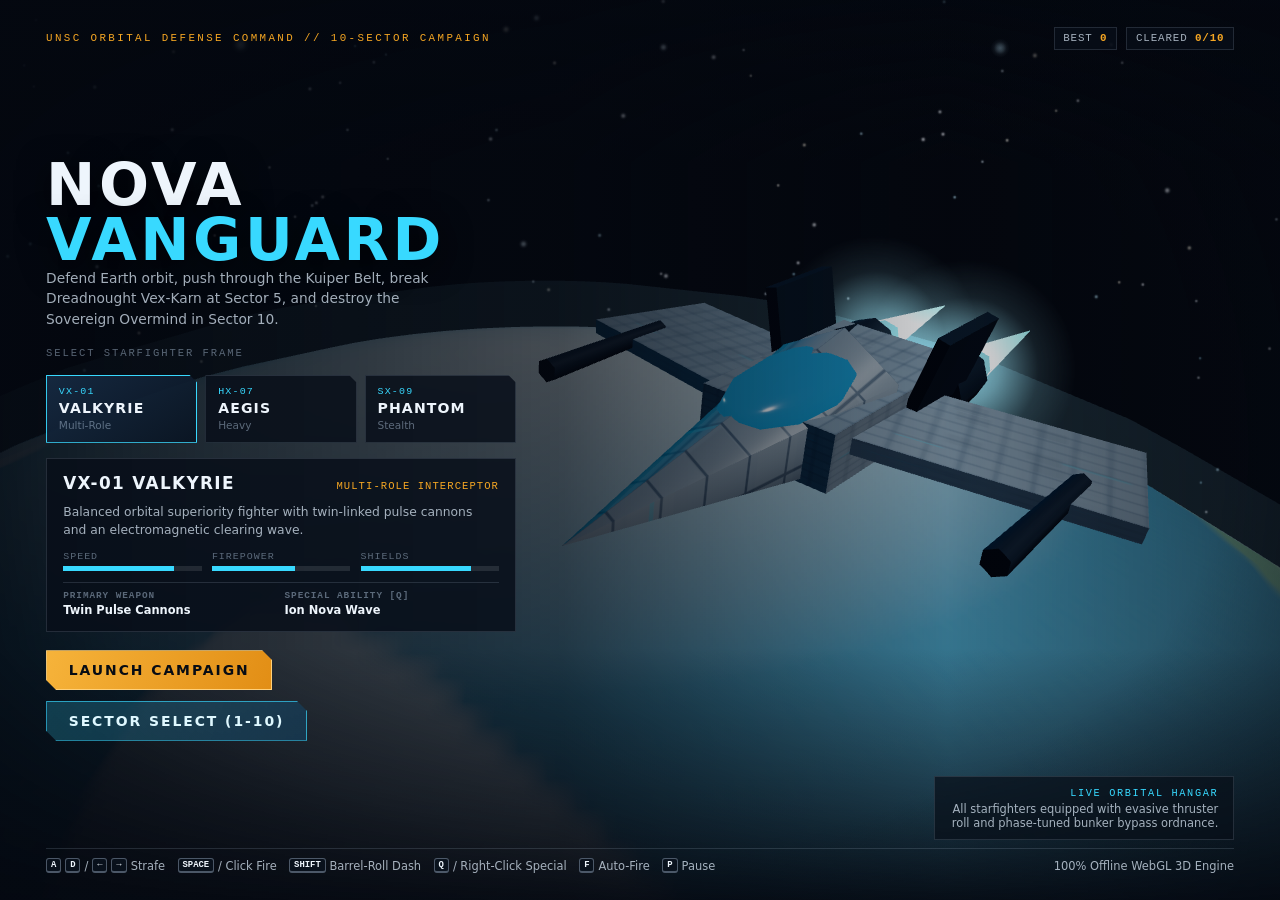
==== games/Nova_Vanguard.html @ 45ebfc9e "Add Nova Vanguard 3D WebGL space shooter and integrate into OpenGam.es portal" ====
<!DOCTYPE html>
<html lang="en">
<head>
<meta charset="utf-8" />
<meta name="viewport" content="width=device-width, initial-scale=1, maximum-scale=1, user-scalable=no" />
<title>NOVA VANGUARD — Orbital Defense Protocol</title>
<style>
/* NOVA VANGUARD — Aerospace Tactical UI & Cinematic HUD */
:root {
  --bg: #04070e;
  --panel: rgba(8, 14, 24, 0.84);
  --panel-hi: rgba(14, 24, 40, 0.92);
  --ink: #eef5fc;
  --ink-2: rgba(218, 232, 246, 0.74);
  --ink-3: rgba(180, 200, 224, 0.48);
  --line: rgba(205, 226, 248, 0.14);
  --line-hi: rgba(205, 226, 248, 0.34);
  --cyan: #38d9ff;
  --cyan-dim: rgba(56, 217, 255, 0.16);
  --amber: #f5a623;
  --amber-dim: rgba(245, 166, 35, 0.16);
  --crimson: #ff3b52;
  --crimson-dim: rgba(255, 59, 82, 0.18);
  --emerald: #2ee69d;
  --emerald-dim: rgba(46, 230, 157, 0.16);
  --f-disp: "Bahnschrift", "Avenir Next Condensed", "DIN Alternate", "Segoe UI", system-ui, sans-serif;
  --f-ui: system-ui, -apple-system, "Segoe UI", Roboto, "Helvetica Neue", Arial, sans-serif;
  --f-mono: ui-monospace, "SF Mono", SFMono-Regular, Menlo, Consolas, "Liberation Mono", monospace;
}

*, *::before, *::after { box-sizing: border-box; }
html, body {
  margin: 0; padding: 0; width: 100%; height: 100%;
  overflow: hidden; background: var(--bg); color: var(--ink);
  font-family: var(--f-ui);
  -webkit-font-smoothing: antialiased;
  user-select: none; -webkit-user-select: none;
}

#viewport {
  position: fixed; inset: 0; width: 100%; height: 100%; z-index: 1;
}
#viewport canvas {
  display: block; width: 100%; height: 100%; outline: none;
}

#ui {
  position: fixed; inset: 0; z-index: 10; pointer-events: none;
  font-size: clamp(12px, 0.9vw + 0.35vh, 16px);
}
#ui button, #ui a, #ui .interactive { pointer-events: auto; }
button {
  font: inherit; color: inherit; background: none; border: none; padding: 0; cursor: pointer;
}
h1, h2, h3, h4, p { margin: 0; }

/* Subtle tactical vignette & damage flash */
#fx-vignette {
  position: fixed; inset: 0; z-index: 5; pointer-events: none;
  background: radial-gradient(ellipse 82% 78% at 50% 50%, transparent 56%, rgba(2, 5, 12, 0.65) 100%);
}
#fx-flash {
  position: fixed; inset: 0; z-index: 6; pointer-events: none;
  opacity: 0; transition: opacity 90ms linear;
}

/* ==================== BUTTONS ==================== */
.nv-btn {
  position: relative; display: inline-flex; align-items: center; justify-content: center; gap: 0.65em;
  padding: 0.78em 1.55em; min-height: 2.8em;
  background: linear-gradient(135deg, rgba(16, 28, 46, 0.88), rgba(9, 16, 28, 0.92));
  border: 1px solid var(--line-hi);
  color: var(--ink);
  font-family: var(--f-disp); font-weight: 700; font-size: 0.95em;
  letter-spacing: 0.14em; text-transform: uppercase;
  clip-path: polygon(0 0, calc(100% - 10px) 0, 100% 10px, 100% 100%, 10px 100%, 0 calc(100% - 10px));
  transition: transform 140ms ease, background 180ms ease, border-color 180ms ease, color 160ms ease;
}
.nv-btn:hover {
  transform: translateY(-1px);
  border-color: rgba(255, 255, 255, 0.6);
  background: linear-gradient(135deg, rgba(26, 44, 72, 0.94), rgba(14, 24, 42, 0.96));
}
.nv-btn:active { transform: translateY(1px); }

.nv-btn-primary {
  background: linear-gradient(110deg, #f6b33a, #e28e15);
  border-color: #ffd07a;
  color: #070c14;
}
.nv-btn-primary:hover {
  background: linear-gradient(110deg, #ffc457, #ee9e24);
  border-color: #ffe3ad;
  color: #04070e;
}

.nv-btn-cyan {
  background: linear-gradient(110deg, rgba(56, 217, 255, 0.22), rgba(20, 62, 92, 0.65));
  border-color: rgba(56, 217, 255, 0.65);
  color: #dff8ff;
}
.nv-btn-cyan:hover {
  background: linear-gradient(110deg, rgba(56, 217, 255, 0.36), rgba(26, 86, 124, 0.78));
  border-color: #8eeaff;
}

.nv-btn-sm {
  padding: 0.48em 0.95em; min-height: 2.1em; font-size: 0.76em; letter-spacing: 0.12em;
}

kbd.nv-key {
  display: inline-flex; align-items: center; justify-content: center;
  min-width: 1.7em; height: 1.65em; padding: 0 0.42em;
  border: 1px solid var(--line-hi); border-bottom-width: 2px; border-radius: 3px;
  background: rgba(10, 18, 30, 0.85);
  font-family: var(--f-mono); font-size: 0.78em; font-weight: 600; color: var(--ink);
}

/* ==================== TITLE / HANGAR SCREEN ==================== */
.screen {
  position: fixed; inset: 0; display: flex; flex-direction: column;
  opacity: 0; visibility: hidden; pointer-events: none;
  transition: opacity 320ms ease, visibility 320ms ease;
}
.screen.is-active {
  opacity: 1; visibility: visible; pointer-events: auto;
}

#screen-title {
  background: linear-gradient(90deg, rgba(4, 8, 16, 0.9) 0%, rgba(4, 8, 16, 0.66) 44%, rgba(4, 8, 16, 0.18) 74%, rgba(4, 8, 16, 0.52) 100%),
              linear-gradient(0deg, rgba(4, 8, 16, 0.92) 0%, transparent 28%, transparent 82%, rgba(4, 8, 16, 0.65) 100%);
  padding: clamp(18px, 3vh, 36px) clamp(20px, 3.6vw, 56px);
  justify-content: space-between;
}

.title-top {
  display: flex; align-items: center; justify-content: space-between; gap: 1rem;
}
.brand-kicker {
  font-family: var(--f-mono); font-size: 0.74em; letter-spacing: 0.22em;
  text-transform: uppercase; color: var(--amber);
}
.top-meta {
  display: flex; align-items: center; gap: 0.65em; flex-wrap: wrap;
}
.meta-chip {
  font-family: var(--f-mono); font-size: 0.74em; letter-spacing: 0.08em;
  padding: 0.4em 0.78em; background: var(--panel); border: 1px solid var(--line);
  color: var(--ink-2);
}
.meta-chip strong { color: var(--amber); font-weight: 700; }

.title-grid {
  display: grid; grid-template-columns: minmax(320px, 470px) 1fr;
  align-items: center; gap: 2rem; flex: 1; min-height: 0;
}

.title-left {
  display: flex; flex-direction: column; gap: 1.05em;
}
.game-logo {
  font-family: var(--f-disp); font-weight: 800;
  font-size: clamp(2.4rem, 4.6vw, 4.3rem);
  line-height: 0.94; letter-spacing: 0.06em; text-transform: uppercase;
  color: var(--ink);
  text-shadow: 0 8px 32px rgba(0, 0, 0, 0.7);
}
.game-logo span { color: var(--cyan); }
.game-tagline {
  font-size: 0.94em; line-height: 1.5; color: var(--ink-2); max-width: 44ch;
}

/* Hangar Ship Selector */
.hangar-label {
  font-family: var(--f-mono); font-size: 0.72em; letter-spacing: 0.18em;
  text-transform: uppercase; color: var(--ink-3); margin-top: 0.2em;
}
.ship-tabs {
  display: grid; grid-template-columns: repeat(3, 1fr); gap: 0.55em;
}
.ship-tab {
  display: flex; flex-direction: column; align-items: flex-start; gap: 0.2em;
  padding: 0.72em 0.8em; text-align: left;
  background: var(--panel); border: 1px solid var(--line);
  clip-path: polygon(0 0, calc(100% - 8px) 0, 100% 8px, 100% 100%, 0 100%);
  transition: background 160ms ease, border-color 160ms ease, transform 140ms ease;
}
.ship-tab:hover { background: var(--panel-hi); border-color: var(--line-hi); }
.ship-tab.is-selected {
  background: linear-gradient(145deg, rgba(22, 42, 66, 0.95), rgba(10, 20, 34, 0.95));
  border-color: var(--cyan);
}
.ship-tab-code {
  font-family: var(--f-mono); font-size: 0.68em; letter-spacing: 0.12em; color: var(--cyan);
}
.ship-tab-name {
  font-family: var(--f-disp); font-weight: 700; font-size: 0.96em; letter-spacing: 0.08em; text-transform: uppercase;
}
.ship-tab-role {
  font-size: 0.72em; color: var(--ink-3);
}

.ship-detail-card {
  background: var(--panel); border: 1px solid var(--line);
  padding: 0.95em 1.1em; display: flex; flex-direction: column; gap: 0.75em;
}
.ship-detail-head {
  display: flex; align-items: baseline; justify-content: space-between; gap: 0.5em;
}
.ship-detail-head h3 {
  font-family: var(--f-disp); font-size: 1.15em; letter-spacing: 0.08em; text-transform: uppercase;
}
.ship-detail-head span {
  font-family: var(--f-mono); font-size: 0.72em; color: var(--amber); letter-spacing: 0.1em; text-transform: uppercase;
}
.ship-detail-desc {
  font-size: 0.84em; color: var(--ink-2); line-height: 1.45;
}
.ship-stats {
  display: grid; grid-template-columns: repeat(3, 1fr); gap: 0.7em;
}
.stat-row { display: flex; flex-direction: column; gap: 0.28em; }
.stat-row-lbl {
  display: flex; justify-content: space-between;
  font-family: var(--f-mono); font-size: 0.68em; letter-spacing: 0.1em; color: var(--ink-3); text-transform: uppercase;
}
.stat-bar {
  height: 5px; background: rgba(255, 255, 255, 0.1); overflow: hidden;
}
.stat-bar-fill {
  height: 100%; background: var(--cyan); transition: width 260ms ease;
}
.ship-weapons {
  display: grid; grid-template-columns: 1fr 1fr; gap: 0.6em;
  padding-top: 0.65em; border-top: 1px solid var(--line);
  font-size: 0.78em;
}
.weapon-box strong {
  display: block; font-family: var(--f-mono); font-size: 0.82em;
  color: var(--ink-3); text-transform: uppercase; letter-spacing: 0.1em; margin-bottom: 0.18em;
}
.weapon-box span { color: var(--ink); font-weight: 600; }

.title-actions {
  display: flex; align-items: center; gap: 0.75em; flex-wrap: wrap; margin-top: 0.2em;
}

.title-right {
  display: flex; flex-direction: column; align-items: flex-end; justify-content: flex-end;
  height: 100%; pointer-events: none; padding-bottom: 0.5rem;
}
.hangar-badge {
  background: rgba(8, 14, 24, 0.72); border: 1px solid var(--line);
  padding: 0.65em 1em; text-align: right; max-width: 300px;
}
.hangar-badge-title {
  font-family: var(--f-mono); font-size: 0.7em; letter-spacing: 0.16em;
  color: var(--cyan); text-transform: uppercase;
}
.hangar-badge-sub {
  font-size: 0.78em; color: var(--ink-2); margin-top: 0.25em;
}

.title-footer {
  display: flex; align-items: center; justify-content: space-between; gap: 1rem;
  flex-wrap: wrap; border-top: 1px solid var(--line); padding-top: 0.8em;
  font-size: 0.78em; color: var(--ink-2);
}
.controls-strip {
  display: flex; align-items: center; gap: 1.1em; flex-wrap: wrap;
}
.ctrl-item { display: inline-flex; align-items: center; gap: 0.35em; }

/* ==================== IN-GAME HUD ==================== */
#hud {
  position: fixed; inset: 0; pointer-events: none;
  opacity: 0; transition: opacity 280ms ease;
}
#hud.is-visible { opacity: 1; }

.hud-top {
  position: absolute; top: clamp(10px, 1.8vh, 22px); left: clamp(14px, 2vw, 30px); right: clamp(14px, 2vw, 30px);
  display: grid; grid-template-columns: 1fr auto 1fr; align-items: start; gap: 1rem;
}

.hud-score-block {
  display: flex; flex-direction: column; gap: 0.25em;
}
.hud-label {
  font-family: var(--f-mono); font-size: 0.68em; letter-spacing: 0.18em;
  text-transform: uppercase; color: var(--ink-3);
}
.hud-score {
  font-family: var(--f-mono); font-weight: 700; font-size: clamp(1.35rem, 2.3vw, 2.1rem);
  line-height: 1; letter-spacing: 0.04em; color: var(--ink);
  text-shadow: 0 2px 12px rgba(0, 0, 0, 0.85);
}
.hud-combo-row {
  display: flex; align-items: center; gap: 0.7em; min-height: 1.25em;
}
.hud-combo {
  font-family: var(--f-mono); font-size: 0.82em; font-weight: 700;
  color: var(--amber); letter-spacing: 0.08em;
  opacity: 0; transform: scale(0.9); transition: opacity 150ms ease, transform 150ms ease;
}
.hud-combo.is-active { opacity: 1; transform: scale(1); }
.hud-wave-left {
  font-family: var(--f-mono); font-size: 0.72em; color: var(--ink-2); letter-spacing: 0.08em;
}

.hud-center {
  display: flex; flex-direction: column; align-items: center; gap: 0.35em; text-align: center;
}
.hud-stage-pill {
  padding: 0.36em 1.15em; background: rgba(7, 13, 22, 0.82); border: 1px solid var(--line);
  clip-path: polygon(8px 0, calc(100% - 8px) 0, 100% 50%, calc(100% - 8px) 100%, 8px 100%, 0 50%);
  font-family: var(--f-disp); font-weight: 700; font-size: 0.9em; letter-spacing: 0.16em; text-transform: uppercase;
}
.hud-stage-pill span { color: var(--cyan); }
.hud-sector-name {
  font-family: var(--f-mono); font-size: 0.68em; letter-spacing: 0.16em;
  color: var(--ink-2); text-transform: uppercase;
}

.hud-right {
  display: flex; align-items: center; justify-content: flex-end; gap: 0.55em;
}
.hud-icon-btn {
  pointer-events: auto;
  display: inline-flex; align-items: center; gap: 0.4em;
  padding: 0.42em 0.75em; background: rgba(7, 13, 22, 0.78); border: 1px solid var(--line);
  font-family: var(--f-mono); font-size: 0.72em; letter-spacing: 0.08em; color: var(--ink-2);
  text-transform: uppercase; transition: border-color 140ms, color 140ms, background 140ms;
}
.hud-icon-btn:hover { border-color: var(--line-hi); color: var(--ink); background: var(--panel-hi); }
.hud-icon-btn.is-on { border-color: rgba(46, 230, 157, 0.55); color: var(--emerald); }

/* Boss Telemetry Bar */
#boss-hud {
  position: absolute; top: clamp(68px, 10vh, 96px); left: 50%; transform: translateX(-50%);
  width: min(560px, 84vw); display: flex; flex-direction: column; gap: 0.35em;
  opacity: 0; visibility: hidden; transition: opacity 280ms ease, visibility 280ms ease;
}
#boss-hud.is-visible { opacity: 1; visibility: visible; }
.boss-hud-head {
  display: flex; align-items: baseline; justify-content: space-between;
}
.boss-name {
  font-family: var(--f-disp); font-weight: 700; font-size: 0.98em;
  letter-spacing: 0.16em; text-transform: uppercase; color: #ff6b7c;
  text-shadow: 0 2px 10px rgba(0, 0, 0, 0.9);
}
.boss-phase {
  font-family: var(--f-mono); font-size: 0.72em; letter-spacing: 0.12em;
  color: var(--amber); text-transform: uppercase;
}
.boss-bar-track {
  position: relative; height: 12px; background: rgba(12, 6, 10, 0.86);
  border: 1px solid rgba(255, 80, 100, 0.45); overflow: hidden;
  clip-path: polygon(0 0, calc(100% - 8px) 0, 100% 100%, 8px 100%);
}
.boss-bar-fill {
  height: 100%; width: 100%;
  background: linear-gradient(90deg, #c91d36, #ff475e 65%, #ff9966);
  transition: width 90ms linear;
}
.boss-sub-status {
  display: flex; justify-content: space-between;
  font-family: var(--f-mono); font-size: 0.68em; color: var(--ink-2); letter-spacing: 0.08em;
}

/* Bottom Tactical Bars */
.hud-bottom {
  position: absolute; bottom: clamp(12px, 2vh, 24px); left: clamp(14px, 2vw, 30px); right: clamp(14px, 2vw, 30px);
  display: flex; align-items: flex-end; justify-content: space-between; gap: 1rem;
}

.hud-vessel-panel {
  display: flex; flex-direction: column; gap: 0.5em; min-width: min(290px, 42vw);
  background: linear-gradient(90deg, rgba(7, 13, 22, 0.84), rgba(7, 13, 22, 0.45));
  border-left: 2px solid var(--cyan); padding: 0.65em 0.95em;
}
.hud-ship-row {
  display: flex; align-items: center; justify-content: space-between; gap: 0.6em;
}
.hud-ship-name {
  font-family: var(--f-disp); font-weight: 700; font-size: 0.88em; letter-spacing: 0.12em; text-transform: uppercase;
}
.hud-weapon-tier {
  font-family: var(--f-mono); font-size: 0.7em; color: var(--amber); letter-spacing: 0.08em;
}
.hull-pips {
  display: flex; gap: 4px; align-items: center;
}
.hull-pip {
  height: 10px; flex: 1; min-width: 18px; max-width: 38px;
  background: rgba(255, 255, 255, 0.12);
  transform: skewX(-18deg); transition: background 180ms ease;
}
.hull-pip.is-filled { background: var(--emerald); box-shadow: 0 0 8px rgba(46, 230, 157, 0.4); }
.hull-pip.is-low { background: var(--crimson); box-shadow: 0 0 8px rgba(255, 59, 82, 0.5); }

.hud-special-panel {
  display: flex; flex-direction: column; align-items: flex-end; gap: 0.42em; min-width: min(270px, 40vw);
  background: linear-gradient(270deg, rgba(7, 13, 22, 0.84), rgba(7, 13, 22, 0.45));
  border-right: 2px solid var(--amber); padding: 0.65em 0.95em;
}
.special-head {
  display: flex; align-items: center; justify-content: space-between; width: 100%; gap: 0.8em;
  font-family: var(--f-mono); font-size: 0.72em; letter-spacing: 0.1em; text-transform: uppercase;
}
.special-ready-tag {
  color: var(--amber); font-weight: 700;
}
.special-bar-track {
  width: 100%; height: 9px; background: rgba(255, 255, 255, 0.1); overflow: hidden;
}
.special-bar-fill {
  height: 100%; width: 0%; background: linear-gradient(90deg, var(--cyan), var(--amber));
  transition: width 120ms linear;
}
.special-bar-fill.is-ready {
  background: linear-gradient(90deg, #ffce54, #ffffff);
  box-shadow: 0 0 12px rgba(245, 166, 35, 0.75);
}
.dash-status-row {
  display: flex; align-items: center; gap: 0.7em;
  font-family: var(--f-mono); font-size: 0.68em; color: var(--ink-2); letter-spacing: 0.08em;
}
.dash-ready { color: var(--cyan); font-weight: 700; }

/* Center Toast / Powerup / Wave Alert */
#hud-alert {
  position: absolute; top: 32%; left: 50%; transform: translate(-50%, -50%);
  width: min(92vw, 960px); text-align: center; pointer-events: none;
  opacity: 0; transition: opacity 220ms ease, transform 220ms ease;
}
#hud-alert.is-visible { opacity: 1; transform: translate(-50%, -50%) scale(1); }
#hud-alert-kicker {
  font-family: var(--f-mono); font-size: 0.78em; letter-spacing: 0.24em;
  text-transform: uppercase; color: var(--amber);
}
#hud-alert-title {
  font-family: var(--f-disp); font-weight: 800; font-size: clamp(1.5rem, 3.2vw, 2.75rem);
  letter-spacing: 0.14em; text-transform: uppercase; white-space: nowrap;
  text-shadow: 0 6px 26px rgba(0, 0, 0, 0.92);
}

#hud-toast {
  position: absolute; bottom: 108px; left: 50%; transform: translateX(-50%);
  padding: 0.42em 1.05em; background: rgba(8, 16, 28, 0.88); border: 1px solid var(--line-hi);
  font-family: var(--f-mono); font-size: 0.78em; letter-spacing: 0.12em; text-transform: uppercase;
  color: var(--cyan); opacity: 0; transition: opacity 200ms ease, transform 200ms ease;
}
#hud-toast.is-visible { opacity: 1; transform: translateX(-50%) translateY(-4px); }

/* Floating Score Popups */
#float-layer { position: fixed; inset: 0; z-index: 8; pointer-events: none; overflow: hidden; }
.float-pop {
  position: absolute; transform: translate(-50%, -50%);
  font-family: var(--f-mono); font-weight: 700; font-size: 0.85em;
  text-shadow: 0 2px 6px rgba(0, 0, 0, 0.9);
  pointer-events: none; white-space: nowrap;
  animation: floatUp 720ms cubic-bezier(0.2, 0.8, 0.3, 1) forwards;
}
@keyframes floatUp {
  0% { opacity: 1; transform: translate(-50%, -50%) scale(0.9); }
  25% { opacity: 1; transform: translate(-50%, -85%) scale(1.06); }
  100% { opacity: 0; transform: translate(-50%, -190%) scale(0.95); }
}

/* ==================== CINEMATIC LETTERBOX OVERLAY ==================== */
#cinema {
  position: fixed; inset: 0; z-index: 14; pointer-events: none;
  opacity: 0; visibility: hidden; transition: opacity 360ms ease, visibility 360ms ease;
}
#cinema.is-active { opacity: 1; visibility: visible; }
.cinema-bar {
  position: absolute; left: 0; right: 0; height: 11vh; background: #020408;
  transition: transform 520ms cubic-bezier(0.22, 1, 0.36, 1);
}
.cinema-bar-top { top: 0; transform: translateY(-100%); border-bottom: 1px solid rgba(255, 255, 255, 0.08); }
.cinema-bar-bot { bottom: 0; transform: translateY(100%); border-top: 1px solid rgba(255, 255, 255, 0.08); }
#cinema.is-active .cinema-bar-top,
#cinema.is-active .cinema-bar-bot { transform: translateY(0); }

.cinema-top-meta {
  position: absolute; top: 0; left: 0; right: 0; height: 11vh;
  display: flex; align-items: center; justify-content: space-between;
  padding: 0 clamp(18px, 3vw, 48px);
}
.cinema-stage-tag {
  font-family: var(--f-mono); font-size: 0.78em; letter-spacing: 0.22em;
  text-transform: uppercase; color: var(--amber);
}
.cinema-skip-btn {
  pointer-events: auto;
  font-family: var(--f-mono); font-size: 0.74em; letter-spacing: 0.14em; text-transform: uppercase;
  padding: 0.48em 1em; border: 1px solid var(--line-hi); background: rgba(12, 20, 34, 0.7);
  color: var(--ink-2); transition: color 150ms, border-color 150ms;
}
.cinema-skip-btn:hover { color: var(--ink); border-color: var(--cyan); }

.cinema-title-card {
  position: absolute; top: 44%; left: 50%; transform: translate(-50%, -50%);
  text-align: center; width: min(820px, 90vw);
  opacity: 0; transition: opacity 420ms ease, transform 420ms ease;
}
.cinema-title-card.is-visible { opacity: 1; transform: translate(-50%, -50%) scale(1); }
.cinema-kicker {
  font-family: var(--f-mono); font-size: 0.85em; letter-spacing: 0.3em;
  text-transform: uppercase; color: var(--cyan); margin-bottom: 0.35em;
}
.cinema-kicker.is-boss { color: var(--crimson); }
.cinema-headline {
  font-family: var(--f-disp); font-weight: 800; font-size: clamp(2rem, 5vw, 4.2rem);
  letter-spacing: 0.14em; text-transform: uppercase; line-height: 1.02;
  text-shadow: 0 8px 34px rgba(0, 0, 0, 0.92);
}
.cinema-subline {
  font-family: var(--f-mono); font-size: 0.88em; letter-spacing: 0.16em;
  color: var(--ink-2); margin-top: 0.55em; text-transform: uppercase;
}

.cinema-comms {
  position: absolute; bottom: 0; left: 0; right: 0; height: 11vh;
  display: flex; align-items: center; justify-content: center;
  padding: 0 clamp(18px, 4vw, 64px);
}
.comms-box {
  display: flex; align-items: center; gap: 1em; max-width: 920px; width: 100%;
  opacity: 0; transition: opacity 280ms ease;
}
.comms-box.is-visible { opacity: 1; }
.comms-speaker {
  flex: none; padding: 0.32em 0.72em;
  font-family: var(--f-mono); font-size: 0.74em; font-weight: 700;
  letter-spacing: 0.14em; text-transform: uppercase;
  background: rgba(56, 217, 255, 0.14); border-left: 3px solid var(--cyan); color: var(--cyan);
}
.comms-speaker.is-warn {
  background: rgba(255, 59, 82, 0.16); border-left-color: var(--crimson); color: #ff7a89;
}
.comms-speaker.is-cmd {
  background: rgba(245, 166, 35, 0.15); border-left-color: var(--amber); color: var(--amber);
}
.comms-text {
  font-size: clamp(0.84rem, 1.15vw, 1.04rem); color: var(--ink); line-height: 1.4;
}

/* ==================== MODAL OVERLAYS (UPGRADE / PAUSE / SECTORS / END) ==================== */
.modal-backdrop {
  position: fixed; inset: 0; z-index: 20;
  display: flex; align-items: center; justify-content: center; padding: 1.5rem;
  background: rgba(3, 6, 14, 0.76); backdrop-filter: blur(10px);
  opacity: 0; visibility: hidden; pointer-events: none;
  transition: opacity 240ms ease, visibility 240ms ease;
}
.modal-backdrop.is-active { opacity: 1; visibility: visible; pointer-events: auto; }

.modal-panel {
  width: min(860px, 94vw); max-height: 90vh; overflow-y: auto;
  background: linear-gradient(160deg, rgba(12, 20, 34, 0.96), rgba(6, 11, 20, 0.98));
  border: 1px solid var(--line-hi);
  padding: clamp(20px, 3vw, 34px);
  box-shadow: 0 30px 90px rgba(0, 0, 0, 0.85);
}
.modal-panel-sm { width: min(500px, 92vw); }

.modal-kicker {
  font-family: var(--f-mono); font-size: 0.74em; letter-spacing: 0.2em;
  text-transform: uppercase; color: var(--amber); margin-bottom: 0.35em;
}
.modal-title {
  font-family: var(--f-disp); font-weight: 800; font-size: clamp(1.5rem, 2.8vw, 2.3rem);
  letter-spacing: 0.1em; text-transform: uppercase; margin-bottom: 0.35em;
}
.modal-sub {
  font-size: 0.9em; color: var(--ink-2); margin-bottom: 1.35em; line-height: 1.45;
}

/* Upgrade Cards */
.upgrade-grid {
  display: grid; grid-template-columns: repeat(3, 1fr); gap: 1rem; margin-bottom: 1.1rem;
}
.upgrade-card {
  display: flex; flex-direction: column; justify-content: space-between; gap: 0.85em;
  padding: 1.1em; text-align: left;
  background: rgba(14, 24, 40, 0.82); border: 1px solid var(--line);
  clip-path: polygon(0 0, calc(100% - 12px) 0, 100% 12px, 100% 100%, 0 100%);
  transition: transform 160ms ease, border-color 160ms ease, background 160ms ease;
}
.upgrade-card:hover {
  transform: translateY(-4px); border-color: var(--cyan);
  background: rgba(20, 38, 62, 0.94);
}
.upgrade-tag {
  font-family: var(--f-mono); font-size: 0.68em; letter-spacing: 0.14em;
  text-transform: uppercase; color: var(--cyan);
}
.upgrade-name {
  font-family: var(--f-disp); font-weight: 700; font-size: 1.12em;
  letter-spacing: 0.06em; text-transform: uppercase; margin-top: 0.2em;
}
.upgrade-desc {
  font-size: 0.84em; color: var(--ink-2); line-height: 1.45;
}
.upgrade-cta {
  font-family: var(--f-mono); font-size: 0.72em; font-weight: 700;
  letter-spacing: 0.14em; text-transform: uppercase; color: var(--amber);
  padding-top: 0.65em; border-top: 1px solid var(--line);
}

.stage-summary-bar {
  display: flex; justify-content: space-between; gap: 1rem; flex-wrap: wrap;
  padding: 0.7em 1em; background: rgba(4, 8, 16, 0.7); border: 1px solid var(--line);
  font-family: var(--f-mono); font-size: 0.78em; color: var(--ink-2); margin-bottom: 1.25em;
}
.stage-summary-bar strong { color: var(--ink); }

/* Sector Select Grid */
.sector-grid {
  display: grid; grid-template-columns: repeat(2, 1fr); gap: 0.65rem; margin-bottom: 1.3rem;
}
.sector-btn {
  display: flex; align-items: center; justify-content: space-between; gap: 0.8em;
  padding: 0.78em 1em; text-align: left;
  background: rgba(12, 20, 34, 0.8); border: 1px solid var(--line);
  transition: border-color 150ms, background 150ms;
}
.sector-btn:hover:not(:disabled) { border-color: var(--cyan); background: rgba(20, 36, 58, 0.92); }
.sector-btn:disabled { opacity: 0.38; cursor: not-allowed; }
.sector-btn.is-boss { border-left: 3px solid var(--crimson); }
.sector-num {
  font-family: var(--f-mono); font-size: 0.74em; color: var(--amber); letter-spacing: 0.1em;
}
.sector-name {
  font-family: var(--f-disp); font-weight: 700; font-size: 0.98em; letter-spacing: 0.06em; text-transform: uppercase;
}
.sector-badge {
  font-family: var(--f-mono); font-size: 0.68em; letter-spacing: 0.1em;
  text-transform: uppercase; color: var(--ink-3);
}
.sector-btn.is-boss .sector-badge { color: #ff7082; }

/* End / Victory Stats */
.end-stats {
  display: grid; grid-template-columns: repeat(4, 1fr); gap: 0.75rem; margin: 1.2rem 0 1.4rem;
}
.end-stat {
  background: rgba(5, 10, 18, 0.78); border: 1px solid var(--line); padding: 0.8em 0.9em;
}
.end-stat span {
  display: block; font-family: var(--f-mono); font-size: 0.68em;
  letter-spacing: 0.12em; text-transform: uppercase; color: var(--ink-3);
}
.end-stat strong {
  display: block; font-family: var(--f-mono); font-size: 1.35em;
  color: var(--ink); margin-top: 0.25em;
}
.end-stat strong.rank-s { color: var(--amber); }

.modal-actions { display: flex; align-items: center; gap: 0.75rem; flex-wrap: wrap; }

/* Pause menu stack */
.pause-stack { display: flex; flex-direction: column; gap: 0.6rem; margin-top: 1rem; }

/* Mobile / Touch Controls */
#touch-controls {
  position: fixed; bottom: 84px; left: 16px; right: 16px; z-index: 12;
  display: none; justify-content: space-between; align-items: flex-end; pointer-events: none;
}
#touch-controls.is-visible { display: flex; }
.touch-cluster { display: flex; gap: 10px; pointer-events: auto; }
.touch-btn {
  width: 58px; height: 58px; border-radius: 50%;
  background: rgba(10, 20, 34, 0.72); border: 1px solid var(--line-hi);
  display: grid; place-items: center;
  font-family: var(--f-mono); font-weight: 700; font-size: 0.8em; color: var(--ink);
  touch-action: none;
}
.touch-btn:active { background: rgba(56, 217, 255, 0.3); border-color: var(--cyan); }

/* Responsive adjustments */
@media (max-width: 900px) {
  .title-grid { grid-template-columns: 1fr; }
  .title-right { display: none; }
  .upgrade-grid { grid-template-columns: 1fr; }
  .end-stats { grid-template-columns: repeat(2, 1fr); }
  .sector-grid { grid-template-columns: 1fr; }
}
@media (max-width: 680px) {
  .hud-vessel-panel, .hud-special-panel { min-width: 0; padding: 0.5em 0.7em; }
  .controls-strip { display: none; }
}

</style>
</head>
<body>
  <div id="viewport" aria-label="Nova Vanguard 3D Space Battlefield"></div>
  <div id="fx-vignette" aria-hidden="true"></div>
  <div id="fx-flash" aria-hidden="true"></div>
  <div id="float-layer" aria-hidden="true"></div>

  <div id="ui">
    <!-- ==================== TITLE / HANGAR SCREEN ==================== -->
    <section id="screen-title" class="screen is-active" aria-label="Nova Vanguard Launch Hangar">
      <div class="title-top">
        <div class="brand-kicker">UNSC ORBITAL DEFENSE COMMAND // 10-SECTOR CAMPAIGN</div>
        <div class="top-meta">
          <div class="meta-chip" id="chip-best">BEST <strong>0</strong></div>
          <div class="meta-chip" id="chip-progress">CLEARED <strong>0/10</strong></div>
        </div>
      </div>

      <div class="title-grid">
        <div class="title-left">
          <div>
            <h1 class="game-logo">NOVA <span>VANGUARD</span></h1>
            <p class="game-tagline">
              Defend Earth orbit, push through the Kuiper Belt, break Dreadnought Vex-Karn at Sector 5, and destroy the Sovereign Overmind in Sector 10.
            </p>
          </div>

          <div class="hangar-label">Select Starfighter Frame</div>
          <div class="ship-tabs" id="ship-tabs"></div>

          <div class="ship-detail-card">
            <div class="ship-detail-head">
              <h3 id="ship-detail-name">VX-01 Valkyrie</h3>
              <span id="ship-detail-role">Multi-Role Interceptor</span>
            </div>
            <p class="ship-detail-desc" id="ship-detail-desc"></p>
            <div class="ship-stats">
              <div class="stat-row">
                <div class="stat-row-lbl"><span>Speed</span></div>
                <div class="stat-bar"><div class="stat-bar-fill" id="stat-speed"></div></div>
              </div>
              <div class="stat-row">
                <div class="stat-row-lbl"><span>Firepower</span></div>
                <div class="stat-bar"><div class="stat-bar-fill" id="stat-power"></div></div>
              </div>
              <div class="stat-row">
                <div class="stat-row-lbl"><span>Shields</span></div>
                <div class="stat-bar"><div class="stat-bar-fill" id="stat-shield"></div></div>
              </div>
            </div>
            <div class="ship-weapons">
              <div class="weapon-box">
                <strong>Primary Weapon</strong>
                <span id="ship-primary-val">Twin Pulse Cannons</span>
              </div>
              <div class="weapon-box">
                <strong>Special Ability [Q]</strong>
                <span id="ship-special-val">Ion Nova Wave</span>
              </div>
            </div>
          </div>

          <div class="title-actions">
            <button type="button" class="nv-btn nv-btn-primary" id="btn-launch">Launch Campaign</button>
            <button type="button" class="nv-btn nv-btn-cyan" id="btn-sectors">Sector Select (1-10)</button>
          </div>
        </div>

        <div class="title-right">
          <div class="hangar-badge">
            <div class="hangar-badge-title">Live Orbital Hangar</div>
            <div class="hangar-badge-sub">All starfighters equipped with evasive thruster roll and phase-tuned bunker bypass ordnance.</div>
          </div>
        </div>
      </div>

      <div class="title-footer">
        <div class="controls-strip">
          <span class="ctrl-item"><kbd class="nv-key">A</kbd><kbd class="nv-key">D</kbd> / <kbd class="nv-key">&larr;</kbd><kbd class="nv-key">&rarr;</kbd> Strafe</span>
          <span class="ctrl-item"><kbd class="nv-key">SPACE</kbd> / Click Fire</span>
          <span class="ctrl-item"><kbd class="nv-key">SHIFT</kbd> Barrel-Roll Dash</span>
          <span class="ctrl-item"><kbd class="nv-key">Q</kbd> / Right-Click Special</span>
          <span class="ctrl-item"><kbd class="nv-key">F</kbd> Auto-Fire</span>
          <span class="ctrl-item"><kbd class="nv-key">P</kbd> Pause</span>
        </div>
        <span>100% Offline WebGL 3D Engine</span>
      </div>
    </section>

    <!-- ==================== IN-GAME TACTICAL HUD ==================== -->
    <div id="hud" aria-label="Combat HUD">
      <div class="hud-top">
        <div class="hud-score-block">
          <span class="hud-label">Score</span>
          <div class="hud-score" id="hud-score">0</div>
          <div class="hud-combo-row">
            <span class="hud-combo" id="hud-combo">3x COMBO</span>
            <span class="hud-wave-left" id="hud-wave-left">HOSTILES: 0</span>
          </div>
        </div>

        <div class="hud-center">
          <div class="hud-stage-pill" id="hud-stage-pill"><span>SECTOR 01</span> / 10</div>
          <div class="hud-sector-name" id="hud-sector-name">Low Earth Orbit</div>
        </div>

        <div class="hud-right">
          <button type="button" class="hud-icon-btn" id="btn-autofire" title="Toggle Auto-Fire (F)">AUTO-FIRE: OFF</button>
          <button type="button" class="hud-icon-btn is-on" id="btn-mute" title="Toggle Audio (M)">AUDIO: ON</button>
          <button type="button" class="hud-icon-btn" id="btn-pause" title="Pause (P / Esc)">PAUSE</button>
        </div>
      </div>

      <!-- Boss Telemetry Bar -->
      <div id="boss-hud">
        <div class="boss-hud-head">
          <span class="boss-name" id="boss-name">DREADNOUGHT VEX-KARN</span>
          <span class="boss-phase" id="boss-phase">PHASE 1</span>
        </div>
        <div class="boss-bar-track">
          <div class="boss-bar-fill" id="boss-bar-fill"></div>
        </div>
        <div class="boss-sub-status">
          <span id="boss-sub-left">WING BATTERIES: 2/2</span>
          <span id="boss-sub-right">STANDARD FORMATION</span>
        </div>
      </div>

      <!-- Center Alert & Toast -->
      <div id="hud-alert">
        <div id="hud-alert-kicker">SECTOR 01</div>
        <div id="hud-alert-title">FIRST CONTACT</div>
      </div>
      <div id="hud-toast">POWERUP ACQUIRED</div>

      <div class="hud-bottom">
        <div class="hud-vessel-panel">
          <div class="hud-ship-row">
            <span class="hud-ship-name" id="hud-ship-name">VX-01 VALKYRIE</span>
            <span class="hud-weapon-tier" id="hud-weapon-tier">WEAPONS NOMINAL</span>
          </div>
          <div class="hull-pips" id="hud-hull-pips"></div>
        </div>

        <div class="hud-special-panel">
          <div class="special-head">
            <span id="hud-special-name">ION NOVA WAVE</span>
            <span class="special-ready-tag" id="hud-special-pct">35%</span>
          </div>
          <div class="special-bar-track">
            <div class="special-bar-fill" id="hud-special-fill"></div>
          </div>
          <div class="dash-status-row" id="hud-dash-status">EVADE DASH <span class="dash-ready">READY [SHIFT]</span></div>
        </div>
      </div>
    </div>

    <!-- ==================== CINEMATIC LETTERBOX OVERLAY ==================== -->
    <div id="cinema" aria-label="In-Engine 3D Cinematic">
      <div class="cinema-bar cinema-bar-top">
        <div class="cinema-top-meta">
          <span class="cinema-stage-tag" id="cinema-stage-tag">SECTOR 01 // LOW EARTH ORBIT</span>
          <button type="button" class="cinema-skip-btn" id="cinema-skip-btn">SKIP [SPACE / ENTER] &raquo;</button>
        </div>
      </div>

      <div class="cinema-title-card" id="cinema-title-card">
        <div class="cinema-kicker" id="cinema-kicker">STAGE 01</div>
        <div class="cinema-headline" id="cinema-headline">FIRST CONTACT</div>
        <div class="cinema-subline" id="cinema-subline">EARTH ORBITAL PERIMETER</div>
      </div>

      <div class="cinema-bar cinema-bar-bot">
        <div class="cinema-comms">
          <div class="comms-box" id="cinema-comms-box">
            <span class="comms-speaker" id="cinema-speaker">CMD VANCE</span>
            <p class="comms-text" id="cinema-text"></p>
          </div>
        </div>
      </div>
    </div>

    <!-- ==================== BETWEEN-STAGE UPGRADE MODAL ==================== -->
    <div id="modal-upgrade" class="modal-backdrop" role="dialog" aria-modal="true" aria-label="Hangar Upgrade Selection">
      <div class="modal-panel">
        <div class="modal-kicker">ORBITAL HANGAR // TACTICAL REFIT</div>
        <h2 class="modal-title">Select Starfighter Upgrade</h2>
        <p class="modal-sub">Hull integrity patched +1. Install one permanent combat module before engaging warp drive to the next sector.</p>
        <div class="stage-summary-bar" id="upgrade-summary"></div>
        <div class="upgrade-grid" id="upgrade-grid"></div>
      </div>
    </div>

    <!-- ==================== SECTOR SELECT MODAL ==================== -->
    <div id="modal-sectors" class="modal-backdrop" role="dialog" aria-modal="true" aria-label="Sector Select">
      <div class="modal-panel">
        <div class="modal-kicker">TACTICAL NAVIGATION // DIRECT DROP</div>
        <h2 class="modal-title">10-Stage Campaign Course</h2>
        <p class="modal-sub">Jump directly into any sector, including the Stage 5 Semi-Boss and Stage 10 Super-Boss. Mid and late-sector drops include calibrated upgrade kits.</p>
        <div class="sector-grid" id="sector-grid"></div>
        <div class="modal-actions">
          <button type="button" class="nv-btn nv-btn-sm" id="btn-sectors-close">Back to Hangar</button>
        </div>
      </div>
    </div>

    <!-- ==================== PAUSE MODAL ==================== -->
    <div id="modal-pause" class="modal-backdrop" role="dialog" aria-modal="true" aria-label="Game Paused">
      <div class="modal-panel modal-panel-sm">
        <div class="modal-kicker">TACTICAL STANDBY</div>
        <h2 class="modal-title">Mission Paused</h2>
        <p class="modal-sub">Controls: A/D or Arrows to strafe, Space to fire, Shift for barrel-roll dash, Q for Special Weapon, F to toggle Auto-Fire.</p>
        <div class="pause-stack">
          <button type="button" class="nv-btn nv-btn-primary" id="btn-resume">Resume Mission</button>
          <button type="button" class="nv-btn" id="btn-restart-stage">Restart Current Sector</button>
          <button type="button" class="nv-btn" id="btn-pause-hangar">Return to Launch Hangar</button>
        </div>
      </div>
    </div>

    <!-- ==================== VICTORY / GAME OVER MODAL ==================== -->
    <div id="modal-end" class="modal-backdrop" role="dialog" aria-modal="true" aria-label="Mission Debrief">
      <div class="modal-panel">
        <div class="modal-kicker" id="end-kicker">MISSION DEBRIEF</div>
        <h2 class="modal-title" id="end-title">VANGUARD DOWN</h2>
        <p class="modal-sub" id="end-sub"></p>
        <div class="end-stats" id="end-stats"></div>
        <div class="modal-actions">
          <button type="button" class="nv-btn nv-btn-primary" id="btn-end-retry">Retry Sector</button>
          <button type="button" class="nv-btn" id="btn-end-hangar">Return to Hangar</button>
        </div>
      </div>
    </div>

    <!-- ==================== MOBILE TOUCH CONTROLS ==================== -->
    <div id="touch-controls" aria-label="Touch Controls">
      <div class="touch-cluster">
        <button type="button" class="touch-btn" id="t-left">&larr;</button>
        <button type="button" class="touch-btn" id="t-right">&rarr;</button>
      </div>
      <div class="touch-cluster">
        <button type="button" class="touch-btn" id="t-dash">ROLL</button>
        <button type="button" class="touch-btn" id="t-spec">NOVA</button>
        <button type="button" class="touch-btn" id="t-fire">FIRE</button>
      </div>
    </div>
  </div>

<script>
console.warn('Scripts "build/three.js" and "build/three.min.js" are deprecated with r150+, and will be removed with r160. Please use ES Modules or alternatives: https://threejs.org/docs/index.html#manual/en/introduction/Installation'),
/**
 * @license
 * Copyright 2010-2023 Three.js Authors
 * SPDX-License-Identifier: MIT
 */
function(t,e){"object"==typeof exports&&"undefined"!=typeof module?e(exports):"function"==typeof define&&define.amd?define(["exports"],e):e((t="undefined"!=typeof globalThis?globalThis:t||self).THREE={})}(this,(function(t){"use strict";const e="160",n=1,i=2,r=3,s=0,a=1,o=100,l=204,c=205,h=0,u=1,d=2,p=0,m=1,f=2,g=3,_=4,v=5,x=6,y="attached",M="detached",S=300,b=301,T=302,E=303,w=304,A=306,R=1e3,C=1001,L=1002,P=1003,I=1004,U=1005,D=1006,N=1007,O=1008,F=1009,B=1012,z=1013,G=1014,H=1015,V=1016,k=1017,W=1018,X=1020,j=1023,q=1026,Y=1027,Z=1029,J=1031,K=1033,$=33776,Q=33777,tt=33778,et=33779,nt=35840,it=35841,rt=35842,st=35843,at=36196,ot=37492,lt=37496,ct=37808,ht=37809,ut=37810,dt=37811,pt=37812,mt=37813,ft=37814,gt=37815,_t=37816,vt=37817,xt=37818,yt=37819,Mt=37820,St=37821,bt=36492,Tt=36494,Et=36495,wt=36284,At=36285,Rt=36286,Ct=2300,Lt=2301,Pt=2302,It=2400,Ut=2401,Dt=2402,Nt=2500,Ot=2501,Ft=3e3,Bt=3001,zt="",Gt="srgb",Ht="srgb-linear",Vt="display-p3",kt="display-p3-linear",Wt="linear",Xt="srgb",jt="rec709",qt="p3",Yt=7680,Zt=35044,Jt="300 es",Kt=1035,$t=2e3,Qt=2001;class te{addEventListener(t,e){void 0===this._listeners&&(this._listeners={});const n=this._listeners;void 0===n[t]&&(n[t]=[]),-1===n[t].indexOf(e)&&n[t].push(e)}hasEventListener(t,e){if(void 0===this._listeners)return!1;const n=this._listeners;return void 0!==n[t]&&-1!==n[t].indexOf(e)}removeEventListener(t,e){if(void 0===this._listeners)return;const n=this._listeners[t];if(void 0!==n){const t=n.indexOf(e);-1!==t&&n.splice(t,1)}}dispatchEvent(t){if(void 0===this._listeners)return;const e=this._listeners[t.type];if(void 0!==e){t.target=this;const n=e.slice(0);for(let e=0,i=n.length;e<i;e++)n[e].call(this,t);t.target=null}}}const ee=["00","01","02","03","04","05","06","07","08","09","0a","0b","0c","0d","0e","0f","10","11","12","13","14","15","16","17","18","19","1a","1b","1c","1d","1e","1f","20","21","22","23","24","25","26","27","28","29","2a","2b","2c","2d","2e","2f","30","31","32","33","34","35","36","37","38","39","3a","3b","3c","3d","3e","3f","40","41","42","43","44","45","46","47","48","49","4a","4b","4c","4d","4e","4f","50","51","52","53","54","55","56","57","58","59","5a","5b","5c","5d","5e","5f","60","61","62","63","64","65","66","67","68","69","6a","6b","6c","6d","6e","6f","70","71","72","73","74","75","76","77","78","79","7a","7b","7c","7d","7e","7f","80","81","82","83","84","85","86","87","88","89","8a","8b","8c","8d","8e","8f","90","91","92","93","94","95","96","97","98","99","9a","9b","9c","9d","9e","9f","a0","a1","a2","a3","a4","a5","a6","a7","a8","a9","aa","ab","ac","ad","ae","af","b0","b1","b2","b3","b4","b5","b6","b7","b8","b9","ba","bb","bc","bd","be","bf","c0","c1","c2","c3","c4","c5","c6","c7","c8","c9","ca","cb","cc","cd","ce","cf","d0","d1","d2","d3","d4","d5","d6","d7","d8","d9","da","db","dc","dd","de","df","e0","e1","e2","e3","e4","e5","e6","e7","e8","e9","ea","eb","ec","ed","ee","ef","f0","f1","f2","f3","f4","f5","f6","f7","f8","f9","fa","fb","fc","fd","fe","ff"];let ne=1234567;const ie=Math.PI/180,re=180/Math.PI;function se(){const t=4294967295*Math.random()|0,e=4294967295*Math.random()|0,n=4294967295*Math.random()|0,i=4294967295*Math.random()|0;return(ee[255&t]+ee[t>>8&255]+ee[t>>16&255]+ee[t>>24&255]+"-"+ee[255&e]+ee[e>>8&255]+"-"+ee[e>>16&15|64]+ee[e>>24&255]+"-"+ee[63&n|128]+ee[n>>8&255]+"-"+ee[n>>16&255]+ee[n>>24&255]+ee[255&i]+ee[i>>8&255]+ee[i>>16&255]+ee[i>>24&255]).toLowerCase()}function ae(t,e,n){return Math.max(e,Math.min(n,t))}function oe(t,e){return(t%e+e)%e}function le(t,e,n){return(1-n)*t+n*e}function ce(t){return 0==(t&t-1)&&0!==t}function he(t){return Math.pow(2,Math.floor(Math.log(t)/Math.LN2))}function ue(t,e){switch(e.constructor){case Float32Array:return t;case Uint32Array:return t/4294967295;case Uint16Array:return t/65535;case Uint8Array:return t/255;case Int32Array:return Math.max(t/2147483647,-1);case Int16Array:return Math.max(t/32767,-1);case Int8Array:return Math.max(t/127,-1);default:throw new Error("Invalid component type.")}}function de(t,e){switch(e.constructor){case Float32Array:return t;case Uint32Array:return Math.round(4294967295*t);case Uint16Array:return Math.round(65535*t);case Uint8Array:return Math.round(255*t);case Int32Array:return Math.round(2147483647*t);case Int16Array:return Math.round(32767*t);case Int8Array:return Math.round(127*t);default:throw new Error("Invalid component type.")}}const pe={DEG2RAD:ie,RAD2DEG:re,generateUUID:se,clamp:ae,euclideanModulo:oe,mapLinear:function(t,e,n,i,r){return i+(t-e)*(r-i)/(n-e)},inverseLerp:function(t,e,n){return t!==e?(n-t)/(e-t):0},lerp:le,damp:function(t,e,n,i){return le(t,e,1-Math.exp(-n*i))},pingpong:function(t,e=1){return e-Math.abs(oe(t,2*e)-e)},smoothstep:function(t,e,n){return t<=e?0:t>=n?1:(t=(t-e)/(n-e))*t*(3-2*t)},smootherstep:function(t,e,n){return t<=e?0:t>=n?1:(t=(t-e)/(n-e))*t*t*(t*(6*t-15)+10)},randInt:function(t,e){return t+Math.floor(Math.random()*(e-t+1))},randFloat:function(t,e){return t+Math.random()*(e-t)},randFloatSpread:function(t){return t*(.5-Math.random())},seededRandom:function(t){void 0!==t&&(ne=t);let e=ne+=1831565813;return e=Math.imul(e^e>>>15,1|e),e^=e+Math.imul(e^e>>>7,61|e),((e^e>>>14)>>>0)/4294967296},degToRad:function(t){return t*ie},radToDeg:function(t){return t*re},isPowerOfTwo:ce,ceilPowerOfTwo:function(t){return Math.pow(2,Math.ceil(Math.log(t)/Math.LN2))},floorPowerOfTwo:he,setQuaternionFromProperEuler:function(t,e,n,i,r){const s=Math.cos,a=Math.sin,o=s(n/2),l=a(n/2),c=s((e+i)/2),h=a((e+i)/2),u=s((e-i)/2),d=a((e-i)/2),p=s((i-e)/2),m=a((i-e)/2);switch(r){case"XYX":t.set(o*h,l*u,l*d,o*c);break;case"YZY":t.set(l*d,o*h,l*u,o*c);break;case"ZXZ":t.set(l*u,l*d,o*h,o*c);break;case"XZX":t.set(o*h,l*m,l*p,o*c);break;case"YXY":t.set(l*p,o*h,l*m,o*c);break;case"ZYZ":t.set(l*m,l*p,o*h,o*c);break;default:console.warn("THREE.MathUtils: .setQuaternionFromProperEuler() encountered an unknown order: "+r)}},normalize:de,denormalize:ue};class me{constructor(t=0,e=0){me.prototype.isVector2=!0,this.x=t,this.y=e}get width(){return this.x}set width(t){this.x=t}get height(){return this.y}set height(t){this.y=t}set(t,e){return this.x=t,this.y=e,this}setScalar(t){return this.x=t,this.y=t,this}setX(t){return this.x=t,this}setY(t){return this.y=t,this}setComponent(t,e){switch(t){case 0:this.x=e;break;case 1:this.y=e;break;default:throw new Error("index is out of range: "+t)}return this}getComponent(t){switch(t){case 0:return this.x;case 1:return this.y;default:throw new Error("index is out of range: "+t)}}clone(){return new this.constructor(this.x,this.y)}copy(t){return this.x=t.x,this.y=t.y,this}add(t){return this.x+=t.x,this.y+=t.y,this}addScalar(t){return this.x+=t,this.y+=t,this}addVectors(t,e){return this.x=t.x+e.x,this.y=t.y+e.y,this}addScaledVector(t,e){return this.x+=t.x*e,this.y+=t.y*e,this}sub(t){return this.x-=t.x,this.y-=t.y,this}subScalar(t){return this.x-=t,this.y-=t,this}subVectors(t,e){return this.x=t.x-e.x,this.y=t.y-e.y,this}multiply(t){return this.x*=t.x,this.y*=t.y,this}multiplyScalar(t){return this.x*=t,this.y*=t,this}divide(t){return this.x/=t.x,this.y/=t.y,this}divideScalar(t){return this.multiplyScalar(1/t)}applyMatrix3(t){const e=this.x,n=this.y,i=t.elements;return this.x=i[0]*e+i[3]*n+i[6],this.y=i[1]*e+i[4]*n+i[7],this}min(t){return this.x=Math.min(this.x,t.x),this.y=Math.min(this.y,t.y),this}max(t){return this.x=Math.max(this.x,t.x),this.y=Math.max(this.y,t.y),this}clamp(t,e){return this.x=Math.max(t.x,Math.min(e.x,this.x)),this.y=Math.max(t.y,Math.min(e.y,this.y)),this}clampScalar(t,e){return this.x=Math.max(t,Math.min(e,this.x)),this.y=Math.max(t,Math.min(e,this.y)),this}clampLength(t,e){const n=this.length();return this.divideScalar(n||1).multiplyScalar(Math.max(t,Math.min(e,n)))}floor(){return this.x=Math.floor(this.x),this.y=Math.floor(this.y),this}ceil(){return this.x=Math.ceil(this.x),this.y=Math.ceil(this.y),this}round(){return this.x=Math.round(this.x),this.y=Math.round(this.y),this}roundToZero(){return this.x=Math.trunc(this.x),this.y=Math.trunc(this.y),this}negate(){return this.x=-this.x,this.y=-this.y,this}dot(t){return this.x*t.x+this.y*t.y}cross(t){return this.x*t.y-this.y*t.x}lengthSq(){return this.x*this.x+this.y*this.y}length(){return Math.sqrt(this.x*this.x+this.y*this.y)}manhattanLength(){return Math.abs(this.x)+Math.abs(this.y)}normalize(){return this.divideScalar(this.length()||1)}angle(){return Math.atan2(-this.y,-this.x)+Math.PI}angleTo(t){const e=Math.sqrt(this.lengthSq()*t.lengthSq());if(0===e)return Math.PI/2;const n=this.dot(t)/e;return Math.acos(ae(n,-1,1))}distanceTo(t){return Math.sqrt(this.distanceToSquared(t))}distanceToSquared(t){const e=this.x-t.x,n=this.y-t.y;return e*e+n*n}manhattanDistanceTo(t){return Math.abs(this.x-t.x)+Math.abs(this.y-t.y)}setLength(t){return this.normalize().multiplyScalar(t)}lerp(t,e){return this.x+=(t.x-this.x)*e,this.y+=(t.y-this.y)*e,this}lerpVectors(t,e,n){return this.x=t.x+(e.x-t.x)*n,this.y=t.y+(e.y-t.y)*n,this}equals(t){return t.x===this.x&&t.y===this.y}fromArray(t,e=0){return this.x=t[e],this.y=t[e+1],this}toArray(t=[],e=0){return t[e]=this.x,t[e+1]=this.y,t}fromBufferAttribute(t,e){return this.x=t.getX(e),this.y=t.getY(e),this}rotateAround(t,e){const n=Math.cos(e),i=Math.sin(e),r=this.x-t.x,s=this.y-t.y;return this.x=r*n-s*i+t.x,this.y=r*i+s*n+t.y,this}random(){return this.x=Math.random(),this.y=Math.random(),this}*[Symbol.iterator](){yield this.x,yield this.y}}class fe{constructor(t,e,n,i,r,s,a,o,l){fe.prototype.isMatrix3=!0,this.elements=[1,0,0,0,1,0,0,0,1],void 0!==t&&this.set(t,e,n,i,r,s,a,o,l)}set(t,e,n,i,r,s,a,o,l){const c=this.elements;return c[0]=t,c[1]=i,c[2]=a,c[3]=e,c[4]=r,c[5]=o,c[6]=n,c[7]=s,c[8]=l,this}identity(){return this.set(1,0,0,0,1,0,0,0,1),this}copy(t){const e=this.elements,n=t.elements;return e[0]=n[0],e[1]=n[1],e[2]=n[2],e[3]=n[3],e[4]=n[4],e[5]=n[5],e[6]=n[6],e[7]=n[7],e[8]=n[8],this}extractBasis(t,e,n){return t.setFromMatrix3Column(this,0),e.setFromMatrix3Column(this,1),n.setFromMatrix3Column(this,2),this}setFromMatrix4(t){const e=t.elements;return this.set(e[0],e[4],e[8],e[1],e[5],e[9],e[2],e[6],e[10]),this}multiply(t){return this.multiplyMatrices(this,t)}premultiply(t){return this.multiplyMatrices(t,this)}multiplyMatrices(t,e){const n=t.elements,i=e.elements,r=this.elements,s=n[0],a=n[3],o=n[6],l=n[1],c=n[4],h=n[7],u=n[2],d=n[5],p=n[8],m=i[0],f=i[3],g=i[6],_=i[1],v=i[4],x=i[7],y=i[2],M=i[5],S=i[8];return r[0]=s*m+a*_+o*y,r[3]=s*f+a*v+o*M,r[6]=s*g+a*x+o*S,r[1]=l*m+c*_+h*y,r[4]=l*f+c*v+h*M,r[7]=l*g+c*x+h*S,r[2]=u*m+d*_+p*y,r[5]=u*f+d*v+p*M,r[8]=u*g+d*x+p*S,this}multiplyScalar(t){const e=this.elements;return e[0]*=t,e[3]*=t,e[6]*=t,e[1]*=t,e[4]*=t,e[7]*=t,e[2]*=t,e[5]*=t,e[8]*=t,this}determinant(){const t=this.elements,e=t[0],n=t[1],i=t[2],r=t[3],s=t[4],a=t[5],o=t[6],l=t[7],c=t[8];return e*s*c-e*a*l-n*r*c+n*a*o+i*r*l-i*s*o}invert(){const t=this.elements,e=t[0],n=t[1],i=t[2],r=t[3],s=t[4],a=t[5],o=t[6],l=t[7],c=t[8],h=c*s-a*l,u=a*o-c*r,d=l*r-s*o,p=e*h+n*u+i*d;if(0===p)return this.set(0,0,0,0,0,0,0,0,0);const m=1/p;return t[0]=h*m,t[1]=(i*l-c*n)*m,t[2]=(a*n-i*s)*m,t[3]=u*m,t[4]=(c*e-i*o)*m,t[5]=(i*r-a*e)*m,t[6]=d*m,t[7]=(n*o-l*e)*m,t[8]=(s*e-n*r)*m,this}transpose(){let t;const e=this.elements;return t=e[1],e[1]=e[3],e[3]=t,t=e[2],e[2]=e[6],e[6]=t,t=e[5],e[5]=e[7],e[7]=t,this}getNormalMatrix(t){return this.setFromMatrix4(t).invert().transpose()}transposeIntoArray(t){const e=this.elements;return t[0]=e[0],t[1]=e[3],t[2]=e[6],t[3]=e[1],t[4]=e[4],t[5]=e[7],t[6]=e[2],t[7]=e[5],t[8]=e[8],this}setUvTransform(t,e,n,i,r,s,a){const o=Math.cos(r),l=Math.sin(r);return this.set(n*o,n*l,-n*(o*s+l*a)+s+t,-i*l,i*o,-i*(-l*s+o*a)+a+e,0,0,1),this}scale(t,e){return this.premultiply(ge.makeScale(t,e)),this}rotate(t){return this.premultiply(ge.makeRotation(-t)),this}translate(t,e){return this.premultiply(ge.makeTranslation(t,e)),this}makeTranslation(t,e){return t.isVector2?this.set(1,0,t.x,0,1,t.y,0,0,1):this.set(1,0,t,0,1,e,0,0,1),this}makeRotation(t){const e=Math.cos(t),n=Math.sin(t);return this.set(e,-n,0,n,e,0,0,0,1),this}makeScale(t,e){return this.set(t,0,0,0,e,0,0,0,1),this}equals(t){const e=this.elements,n=t.elements;for(let t=0;t<9;t++)if(e[t]!==n[t])return!1;return!0}fromArray(t,e=0){for(let n=0;n<9;n++)this.elements[n]=t[n+e];return this}toArray(t=[],e=0){const n=this.elements;return t[e]=n[0],t[e+1]=n[1],t[e+2]=n[2],t[e+3]=n[3],t[e+4]=n[4],t[e+5]=n[5],t[e+6]=n[6],t[e+7]=n[7],t[e+8]=n[8],t}clone(){return(new this.constructor).fromArray(this.elements)}}const ge=new fe;function _e(t){for(let e=t.length-1;e>=0;--e)if(t[e]>=65535)return!0;return!1}const ve={Int8Array:Int8Array,Uint8Array:Uint8Array,Uint8ClampedArray:Uint8ClampedArray,Int16Array:Int16Array,Uint16Array:Uint16Array,Int32Array:Int32Array,Uint32Array:Uint32Array,Float32Array:Float32Array,Float64Array:Float64Array};function xe(t,e){return new ve[t](e)}function ye(t){return document.createElementNS("http://www.w3.org/1999/xhtml",t)}function Me(){const t=ye("canvas");return t.style.display="block",t}const Se={};function be(t){t in Se||(Se[t]=!0,console.warn(t))}const Te=(new fe).set(.8224621,.177538,0,.0331941,.9668058,0,.0170827,.0723974,.9105199),Ee=(new fe).set(1.2249401,-.2249404,0,-.0420569,1.0420571,0,-.0196376,-.0786361,1.0982735),we={[Ht]:{transfer:Wt,primaries:jt,toReference:t=>t,fromReference:t=>t},[Gt]:{transfer:Xt,primaries:jt,toReference:t=>t.convertSRGBToLinear(),fromReference:t=>t.convertLinearToSRGB()},[kt]:{transfer:Wt,primaries:qt,toReference:t=>t.applyMatrix3(Ee),fromReference:t=>t.applyMatrix3(Te)},[Vt]:{transfer:Xt,primaries:qt,toReference:t=>t.convertSRGBToLinear().applyMatrix3(Ee),fromReference:t=>t.applyMatrix3(Te).convertLinearToSRGB()}},Ae=new Set([Ht,kt]),Re={enabled:!0,_workingColorSpace:Ht,get workingColorSpace(){return this._workingColorSpace},set workingColorSpace(t){if(!Ae.has(t))throw new Error(`Unsupported working color space, "${t}".`);this._workingColorSpace=t},convert:function(t,e,n){if(!1===this.enabled||e===n||!e||!n)return t;const i=we[e].toReference;return(0,we[n].fromReference)(i(t))},fromWorkingColorSpace:function(t,e){return this.convert(t,this._workingColorSpace,e)},toWorkingColorSpace:function(t,e){return this.convert(t,e,this._workingColorSpace)},getPrimaries:function(t){return we[t].primaries},getTransfer:function(t){return t===zt?Wt:we[t].transfer}};function Ce(t){return t<.04045?.0773993808*t:Math.pow(.9478672986*t+.0521327014,2.4)}function Le(t){return t<.0031308?12.92*t:1.055*Math.pow(t,.41666)-.055}let Pe;class Ie{static getDataURL(t){if(/^data:/i.test(t.src))return t.src;if("undefined"==typeof HTMLCanvasElement)return t.src;let e;if(t instanceof HTMLCanvasElement)e=t;else{void 0===Pe&&(Pe=ye("canvas")),Pe.width=t.width,Pe.height=t.height;const n=Pe.getContext("2d");t instanceof ImageData?n.putImageData(t,0,0):n.drawImage(t,0,0,t.width,t.height),e=Pe}return e.width>2048||e.height>2048?(console.warn("THREE.ImageUtils.getDataURL: Image converted to jpg for performance reasons",t),e.toDataURL("image/jpeg",.6)):e.toDataURL("image/png")}static sRGBToLinear(t){if("undefined"!=typeof HTMLImageElement&&t instanceof HTMLImageElement||"undefined"!=typeof HTMLCanvasElement&&t instanceof HTMLCanvasElement||"undefined"!=typeof ImageBitmap&&t instanceof ImageBitmap){const e=ye("canvas");e.width=t.width,e.height=t.height;const n=e.getContext("2d");n.drawImage(t,0,0,t.width,t.height);const i=n.getImageData(0,0,t.width,t.height),r=i.data;for(let t=0;t<r.length;t++)r[t]=255*Ce(r[t]/255);return n.putImageData(i,0,0),e}if(t.data){const e=t.data.slice(0);for(let t=0;t<e.length;t++)e instanceof Uint8Array||e instanceof Uint8ClampedArray?e[t]=Math.floor(255*Ce(e[t]/255)):e[t]=Ce(e[t]);return{data:e,width:t.width,height:t.height}}return console.warn("THREE.ImageUtils.sRGBToLinear(): Unsupported image type. No color space conversion applied."),t}}let Ue=0;class De{constructor(t=null){this.isSource=!0,Object.defineProperty(this,"id",{value:Ue++}),this.uuid=se(),this.data=t,this.version=0}set needsUpdate(t){!0===t&&this.version++}toJSON(t){const e=void 0===t||"string"==typeof t;if(!e&&void 0!==t.images[this.uuid])return t.images[this.uuid];const n={uuid:this.uuid,url:""},i=this.data;if(null!==i){let t;if(Array.isArray(i)){t=[];for(let e=0,n=i.length;e<n;e++)i[e].isDataTexture?t.push(Ne(i[e].image)):t.push(Ne(i[e]))}else t=Ne(i);n.url=t}return e||(t.images[this.uuid]=n),n}}function Ne(t){return"undefined"!=typeof HTMLImageElement&&t instanceof HTMLImageElement||"undefined"!=typeof HTMLCanvasElement&&t instanceof HTMLCanvasElement||"undefined"!=typeof ImageBitmap&&t instanceof ImageBitmap?Ie.getDataURL(t):t.data?{data:Array.from(t.data),width:t.width,height:t.height,type:t.data.constructor.name}:(console.warn("THREE.Texture: Unable to serialize Texture."),{})}let Oe=0;class Fe extends te{constructor(t=Fe.DEFAULT_IMAGE,e=Fe.DEFAULT_MAPPING,n=1001,i=1001,r=1006,s=1008,a=1023,o=1009,l=Fe.DEFAULT_ANISOTROPY,c=""){super(),this.isTexture=!0,Object.defineProperty(this,"id",{value:Oe++}),this.uuid=se(),this.name="",this.source=new De(t),this.mipmaps=[],this.mapping=e,this.channel=0,this.wrapS=n,this.wrapT=i,this.magFilter=r,this.minFilter=s,this.anisotropy=l,this.format=a,this.internalFormat=null,this.type=o,this.offset=new me(0,0),this.repeat=new me(1,1),this.center=new me(0,0),this.rotation=0,this.matrixAutoUpdate=!0,this.matrix=new fe,this.generateMipmaps=!0,this.premultiplyAlpha=!1,this.flipY=!0,this.unpackAlignment=4,"string"==typeof c?this.colorSpace=c:(be("THREE.Texture: Property .encoding has been replaced by .colorSpace."),this.colorSpace=c===Bt?Gt:zt),this.userData={},this.version=0,this.onUpdate=null,this.isRenderTargetTexture=!1,this.needsPMREMUpdate=!1}get image(){return this.source.data}set image(t=null){this.source.data=t}updateMatrix(){this.matrix.setUvTransform(this.offset.x,this.offset.y,this.repeat.x,this.repeat.y,this.rotation,this.center.x,this.center.y)}clone(){return(new this.constructor).copy(this)}copy(t){return this.name=t.name,this.source=t.source,this.mipmaps=t.mipmaps.slice(0),this.mapping=t.mapping,this.channel=t.channel,this.wrapS=t.wrapS,this.wrapT=t.wrapT,this.magFilter=t.magFilter,this.minFilter=t.minFilter,this.anisotropy=t.anisotropy,this.format=t.format,this.internalFormat=t.internalFormat,this.type=t.type,this.offset.copy(t.offset),this.repeat.copy(t.repeat),this.center.copy(t.center),this.rotation=t.rotation,this.matrixAutoUpdate=t.matrixAutoUpdate,this.matrix.copy(t.matrix),this.generateMipmaps=t.generateMipmaps,this.premultiplyAlpha=t.premultiplyAlpha,this.flipY=t.flipY,this.unpackAlignment=t.unpackAlignment,this.colorSpace=t.colorSpace,this.userData=JSON.parse(JSON.stringify(t.userData)),this.needsUpdate=!0,this}toJSON(t){const e=void 0===t||"string"==typeof t;if(!e&&void 0!==t.textures[this.uuid])return t.textures[this.uuid];const n={metadata:{version:4.6,type:"Texture",generator:"Texture.toJSON"},uuid:this.uuid,name:this.name,image:this.source.toJSON(t).uuid,mapping:this.mapping,channel:this.channel,repeat:[this.repeat.x,this.repeat.y],offset:[this.offset.x,this.offset.y],center:[this.center.x,this.center.y],rotation:this.rotation,wrap:[this.wrapS,this.wrapT],format:this.format,internalFormat:this.internalFormat,type:this.type,colorSpace:this.colorSpace,minFilter:this.minFilter,magFilter:this.magFilter,anisotropy:this.anisotropy,flipY:this.flipY,generateMipmaps:this.generateMipmaps,premultiplyAlpha:this.premultiplyAlpha,unpackAlignment:this.unpackAlignment};return Object.keys(this.userData).length>0&&(n.userData=this.userData),e||(t.textures[this.uuid]=n),n}dispose(){this.dispatchEvent({type:"dispose"})}transformUv(t){if(this.mapping!==S)return t;if(t.applyMatrix3(this.matrix),t.x<0||t.x>1)switch(this.wrapS){case R:t.x=t.x-Math.floor(t.x);break;case C:t.x=t.x<0?0:1;break;case L:1===Math.abs(Math.floor(t.x)%2)?t.x=Math.ceil(t.x)-t.x:t.x=t.x-Math.floor(t.x)}if(t.y<0||t.y>1)switch(this.wrapT){case R:t.y=t.y-Math.floor(t.y);break;case C:t.y=t.y<0?0:1;break;case L:1===Math.abs(Math.floor(t.y)%2)?t.y=Math.ceil(t.y)-t.y:t.y=t.y-Math.floor(t.y)}return this.flipY&&(t.y=1-t.y),t}set needsUpdate(t){!0===t&&(this.version++,this.source.needsUpdate=!0)}get encoding(){return be("THREE.Texture: Property .encoding has been replaced by .colorSpace."),this.colorSpace===Gt?Bt:Ft}set encoding(t){be("THREE.Texture: Property .encoding has been replaced by .colorSpace."),this.colorSpace=t===Bt?Gt:zt}}Fe.DEFAULT_IMAGE=null,Fe.DEFAULT_MAPPING=S,Fe.DEFAULT_ANISOTROPY=1;class Be{constructor(t=0,e=0,n=0,i=1){Be.prototype.isVector4=!0,this.x=t,this.y=e,this.z=n,this.w=i}get width(){return this.z}set width(t){this.z=t}get height(){return this.w}set height(t){this.w=t}set(t,e,n,i){return this.x=t,this.y=e,this.z=n,this.w=i,this}setScalar(t){return this.x=t,this.y=t,this.z=t,this.w=t,this}setX(t){return this.x=t,this}setY(t){return this.y=t,this}setZ(t){return this.z=t,this}setW(t){return this.w=t,this}setComponent(t,e){switch(t){case 0:this.x=e;break;case 1:this.y=e;break;case 2:this.z=e;break;case 3:this.w=e;break;default:throw new Error("index is out of range: "+t)}return this}getComponent(t){switch(t){case 0:return this.x;case 1:return this.y;case 2:return this.z;case 3:return this.w;default:throw new Error("index is out of range: "+t)}}clone(){return new this.constructor(this.x,this.y,this.z,this.w)}copy(t){return this.x=t.x,this.y=t.y,this.z=t.z,this.w=void 0!==t.w?t.w:1,this}add(t){return this.x+=t.x,this.y+=t.y,this.z+=t.z,this.w+=t.w,this}addScalar(t){return this.x+=t,this.y+=t,this.z+=t,this.w+=t,this}addVectors(t,e){return this.x=t.x+e.x,this.y=t.y+e.y,this.z=t.z+e.z,this.w=t.w+e.w,this}addScaledVector(t,e){return this.x+=t.x*e,this.y+=t.y*e,this.z+=t.z*e,this.w+=t.w*e,this}sub(t){return this.x-=t.x,this.y-=t.y,this.z-=t.z,this.w-=t.w,this}subScalar(t){return this.x-=t,this.y-=t,this.z-=t,this.w-=t,this}subVectors(t,e){return this.x=t.x-e.x,this.y=t.y-e.y,this.z=t.z-e.z,this.w=t.w-e.w,this}multiply(t){return this.x*=t.x,this.y*=t.y,this.z*=t.z,this.w*=t.w,this}multiplyScalar(t){return this.x*=t,this.y*=t,this.z*=t,this.w*=t,this}applyMatrix4(t){const e=this.x,n=this.y,i=this.z,r=this.w,s=t.elements;return this.x=s[0]*e+s[4]*n+s[8]*i+s[12]*r,this.y=s[1]*e+s[5]*n+s[9]*i+s[13]*r,this.z=s[2]*e+s[6]*n+s[10]*i+s[14]*r,this.w=s[3]*e+s[7]*n+s[11]*i+s[15]*r,this}divideScalar(t){return this.multiplyScalar(1/t)}setAxisAngleFromQuaternion(t){this.w=2*Math.acos(t.w);const e=Math.sqrt(1-t.w*t.w);return e<1e-4?(this.x=1,this.y=0,this.z=0):(this.x=t.x/e,this.y=t.y/e,this.z=t.z/e),this}setAxisAngleFromRotationMatrix(t){let e,n,i,r;const s=.01,a=.1,o=t.elements,l=o[0],c=o[4],h=o[8],u=o[1],d=o[5],p=o[9],m=o[2],f=o[6],g=o[10];if(Math.abs(c-u)<s&&Math.abs(h-m)<s&&Math.abs(p-f)<s){if(Math.abs(c+u)<a&&Math.abs(h+m)<a&&Math.abs(p+f)<a&&Math.abs(l+d+g-3)<a)return this.set(1,0,0,0),this;e=Math.PI;const t=(l+1)/2,o=(d+1)/2,_=(g+1)/2,v=(c+u)/4,x=(h+m)/4,y=(p+f)/4;return t>o&&t>_?t<s?(n=0,i=.707106781,r=.707106781):(n=Math.sqrt(t),i=v/n,r=x/n):o>_?o<s?(n=.707106781,i=0,r=.707106781):(i=Math.sqrt(o),n=v/i,r=y/i):_<s?(n=.707106781,i=.707106781,r=0):(r=Math.sqrt(_),n=x/r,i=y/r),this.set(n,i,r,e),this}let _=Math.sqrt((f-p)*(f-p)+(h-m)*(h-m)+(u-c)*(u-c));return Math.abs(_)<.001&&(_=1),this.x=(f-p)/_,this.y=(h-m)/_,this.z=(u-c)/_,this.w=Math.acos((l+d+g-1)/2),this}min(t){return this.x=Math.min(this.x,t.x),this.y=Math.min(this.y,t.y),this.z=Math.min(this.z,t.z),this.w=Math.min(this.w,t.w),this}max(t){return this.x=Math.max(this.x,t.x),this.y=Math.max(this.y,t.y),this.z=Math.max(this.z,t.z),this.w=Math.max(this.w,t.w),this}clamp(t,e){return this.x=Math.max(t.x,Math.min(e.x,this.x)),this.y=Math.max(t.y,Math.min(e.y,this.y)),this.z=Math.max(t.z,Math.min(e.z,this.z)),this.w=Math.max(t.w,Math.min(e.w,this.w)),this}clampScalar(t,e){return this.x=Math.max(t,Math.min(e,this.x)),this.y=Math.max(t,Math.min(e,this.y)),this.z=Math.max(t,Math.min(e,this.z)),this.w=Math.max(t,Math.min(e,this.w)),this}clampLength(t,e){const n=this.length();return this.divideScalar(n||1).multiplyScalar(Math.max(t,Math.min(e,n)))}floor(){return this.x=Math.floor(this.x),this.y=Math.floor(this.y),this.z=Math.floor(this.z),this.w=Math.floor(this.w),this}ceil(){return this.x=Math.ceil(this.x),this.y=Math.ceil(this.y),this.z=Math.ceil(this.z),this.w=Math.ceil(this.w),this}round(){return this.x=Math.round(this.x),this.y=Math.round(this.y),this.z=Math.round(this.z),this.w=Math.round(this.w),this}roundToZero(){return this.x=Math.trunc(this.x),this.y=Math.trunc(this.y),this.z=Math.trunc(this.z),this.w=Math.trunc(this.w),this}negate(){return this.x=-this.x,this.y=-this.y,this.z=-this.z,this.w=-this.w,this}dot(t){return this.x*t.x+this.y*t.y+this.z*t.z+this.w*t.w}lengthSq(){return this.x*this.x+this.y*this.y+this.z*this.z+this.w*this.w}length(){return Math.sqrt(this.x*this.x+this.y*this.y+this.z*this.z+this.w*this.w)}manhattanLength(){return Math.abs(this.x)+Math.abs(this.y)+Math.abs(this.z)+Math.abs(this.w)}normalize(){return this.divideScalar(this.length()||1)}setLength(t){return this.normalize().multiplyScalar(t)}lerp(t,e){return this.x+=(t.x-this.x)*e,this.y+=(t.y-this.y)*e,this.z+=(t.z-this.z)*e,this.w+=(t.w-this.w)*e,this}lerpVectors(t,e,n){return this.x=t.x+(e.x-t.x)*n,this.y=t.y+(e.y-t.y)*n,this.z=t.z+(e.z-t.z)*n,this.w=t.w+(e.w-t.w)*n,this}equals(t){return t.x===this.x&&t.y===this.y&&t.z===this.z&&t.w===this.w}fromArray(t,e=0){return this.x=t[e],this.y=t[e+1],this.z=t[e+2],this.w=t[e+3],this}toArray(t=[],e=0){return t[e]=this.x,t[e+1]=this.y,t[e+2]=this.z,t[e+3]=this.w,t}fromBufferAttribute(t,e){return this.x=t.getX(e),this.y=t.getY(e),this.z=t.getZ(e),this.w=t.getW(e),this}random(){return this.x=Math.random(),this.y=Math.random(),this.z=Math.random(),this.w=Math.random(),this}*[Symbol.iterator](){yield this.x,yield this.y,yield this.z,yield this.w}}class ze extends te{constructor(t=1,e=1,n={}){super(),this.isRenderTarget=!0,this.width=t,this.height=e,this.depth=1,this.scissor=new Be(0,0,t,e),this.scissorTest=!1,this.viewport=new Be(0,0,t,e);const i={width:t,height:e,depth:1};void 0!==n.encoding&&(be("THREE.WebGLRenderTarget: option.encoding has been replaced by option.colorSpace."),n.colorSpace=n.encoding===Bt?Gt:zt),n=Object.assign({generateMipmaps:!1,internalFormat:null,minFilter:D,depthBuffer:!0,stencilBuffer:!1,depthTexture:null,samples:0},n),this.texture=new Fe(i,n.mapping,n.wrapS,n.wrapT,n.magFilter,n.minFilter,n.format,n.type,n.anisotropy,n.colorSpace),this.texture.isRenderTargetTexture=!0,this.texture.flipY=!1,this.texture.generateMipmaps=n.generateMipmaps,this.texture.internalFormat=n.internalFormat,this.depthBuffer=n.depthBuffer,this.stencilBuffer=n.stencilBuffer,this.depthTexture=n.depthTexture,this.samples=n.samples}setSize(t,e,n=1){this.width===t&&this.height===e&&this.depth===n||(this.width=t,this.height=e,this.depth=n,this.texture.image.width=t,this.texture.image.height=e,this.texture.image.depth=n,this.dispose()),this.viewport.set(0,0,t,e),this.scissor.set(0,0,t,e)}clone(){return(new this.constructor).copy(this)}copy(t){this.width=t.width,this.height=t.height,this.depth=t.depth,this.scissor.copy(t.scissor),this.scissorTest=t.scissorTest,this.viewport.copy(t.viewport),this.texture=t.texture.clone(),this.texture.isRenderTargetTexture=!0;const e=Object.assign({},t.texture.image);return this.texture.source=new De(e),this.depthBuffer=t.depthBuffer,this.stencilBuffer=t.stencilBuffer,null!==t.depthTexture&&(this.depthTexture=t.depthTexture.clone()),this.samples=t.samples,this}dispose(){this.dispatchEvent({type:"dispose"})}}class Ge extends ze{constructor(t=1,e=1,n={}){super(t,e,n),this.isWebGLRenderTarget=!0}}class He extends Fe{constructor(t=null,e=1,n=1,i=1){super(null),this.isDataArrayTexture=!0,this.image={data:t,width:e,height:n,depth:i},this.magFilter=P,this.minFilter=P,this.wrapR=C,this.generateMipmaps=!1,this.flipY=!1,this.unpackAlignment=1}}class Ve extends Fe{constructor(t=null,e=1,n=1,i=1){super(null),this.isData3DTexture=!0,this.image={data:t,width:e,height:n,depth:i},this.magFilter=P,this.minFilter=P,this.wrapR=C,this.generateMipmaps=!1,this.flipY=!1,this.unpackAlignment=1}}class ke{constructor(t=0,e=0,n=0,i=1){this.isQuaternion=!0,this._x=t,this._y=e,this._z=n,this._w=i}static slerpFlat(t,e,n,i,r,s,a){let o=n[i+0],l=n[i+1],c=n[i+2],h=n[i+3];const u=r[s+0],d=r[s+1],p=r[s+2],m=r[s+3];if(0===a)return t[e+0]=o,t[e+1]=l,t[e+2]=c,void(t[e+3]=h);if(1===a)return t[e+0]=u,t[e+1]=d,t[e+2]=p,void(t[e+3]=m);if(h!==m||o!==u||l!==d||c!==p){let t=1-a;const e=o*u+l*d+c*p+h*m,n=e>=0?1:-1,i=1-e*e;if(i>Number.EPSILON){const r=Math.sqrt(i),s=Math.atan2(r,e*n);t=Math.sin(t*s)/r,a=Math.sin(a*s)/r}const r=a*n;if(o=o*t+u*r,l=l*t+d*r,c=c*t+p*r,h=h*t+m*r,t===1-a){const t=1/Math.sqrt(o*o+l*l+c*c+h*h);o*=t,l*=t,c*=t,h*=t}}t[e]=o,t[e+1]=l,t[e+2]=c,t[e+3]=h}static multiplyQuaternionsFlat(t,e,n,i,r,s){const a=n[i],o=n[i+1],l=n[i+2],c=n[i+3],h=r[s],u=r[s+1],d=r[s+2],p=r[s+3];return t[e]=a*p+c*h+o*d-l*u,t[e+1]=o*p+c*u+l*h-a*d,t[e+2]=l*p+c*d+a*u-o*h,t[e+3]=c*p-a*h-o*u-l*d,t}get x(){return this._x}set x(t){this._x=t,this._onChangeCallback()}get y(){return this._y}set y(t){this._y=t,this._onChangeCallback()}get z(){return this._z}set z(t){this._z=t,this._onChangeCallback()}get w(){return this._w}set w(t){this._w=t,this._onChangeCallback()}set(t,e,n,i){return this._x=t,this._y=e,this._z=n,this._w=i,this._onChangeCallback(),this}clone(){return new this.constructor(this._x,this._y,this._z,this._w)}copy(t){return this._x=t.x,this._y=t.y,this._z=t.z,this._w=t.w,this._onChangeCallback(),this}setFromEuler(t,e=!0){const n=t._x,i=t._y,r=t._z,s=t._order,a=Math.cos,o=Math.sin,l=a(n/2),c=a(i/2),h=a(r/2),u=o(n/2),d=o(i/2),p=o(r/2);switch(s){case"XYZ":this._x=u*c*h+l*d*p,this._y=l*d*h-u*c*p,this._z=l*c*p+u*d*h,this._w=l*c*h-u*d*p;break;case"YXZ":this._x=u*c*h+l*d*p,this._y=l*d*h-u*c*p,this._z=l*c*p-u*d*h,this._w=l*c*h+u*d*p;break;case"ZXY":this._x=u*c*h-l*d*p,this._y=l*d*h+u*c*p,this._z=l*c*p+u*d*h,this._w=l*c*h-u*d*p;break;case"ZYX":this._x=u*c*h-l*d*p,this._y=l*d*h+u*c*p,this._z=l*c*p-u*d*h,this._w=l*c*h+u*d*p;break;case"YZX":this._x=u*c*h+l*d*p,this._y=l*d*h+u*c*p,this._z=l*c*p-u*d*h,this._w=l*c*h-u*d*p;break;case"XZY":this._x=u*c*h-l*d*p,this._y=l*d*h-u*c*p,this._z=l*c*p+u*d*h,this._w=l*c*h+u*d*p;break;default:console.warn("THREE.Quaternion: .setFromEuler() encountered an unknown order: "+s)}return!0===e&&this._onChangeCallback(),this}setFromAxisAngle(t,e){const n=e/2,i=Math.sin(n);return this._x=t.x*i,this._y=t.y*i,this._z=t.z*i,this._w=Math.cos(n),this._onChangeCallback(),this}setFromRotationMatrix(t){const e=t.elements,n=e[0],i=e[4],r=e[8],s=e[1],a=e[5],o=e[9],l=e[2],c=e[6],h=e[10],u=n+a+h;if(u>0){const t=.5/Math.sqrt(u+1);this._w=.25/t,this._x=(c-o)*t,this._y=(r-l)*t,this._z=(s-i)*t}else if(n>a&&n>h){const t=2*Math.sqrt(1+n-a-h);this._w=(c-o)/t,this._x=.25*t,this._y=(i+s)/t,this._z=(r+l)/t}else if(a>h){const t=2*Math.sqrt(1+a-n-h);this._w=(r-l)/t,this._x=(i+s)/t,this._y=.25*t,this._z=(o+c)/t}else{const t=2*Math.sqrt(1+h-n-a);this._w=(s-i)/t,this._x=(r+l)/t,this._y=(o+c)/t,this._z=.25*t}return this._onChangeCallback(),this}setFromUnitVectors(t,e){let n=t.dot(e)+1;return n<Number.EPSILON?(n=0,Math.abs(t.x)>Math.abs(t.z)?(this._x=-t.y,this._y=t.x,this._z=0,this._w=n):(this._x=0,this._y=-t.z,this._z=t.y,this._w=n)):(this._x=t.y*e.z-t.z*e.y,this._y=t.z*e.x-t.x*e.z,this._z=t.x*e.y-t.y*e.x,this._w=n),this.normalize()}angleTo(t){return 2*Math.acos(Math.abs(ae(this.dot(t),-1,1)))}rotateTowards(t,e){const n=this.angleTo(t);if(0===n)return this;const i=Math.min(1,e/n);return this.slerp(t,i),this}identity(){return this.set(0,0,0,1)}invert(){return this.conjugate()}conjugate(){return this._x*=-1,this._y*=-1,this._z*=-1,this._onChangeCallback(),this}dot(t){return this._x*t._x+this._y*t._y+this._z*t._z+this._w*t._w}lengthSq(){return this._x*this._x+this._y*this._y+this._z*this._z+this._w*this._w}length(){return Math.sqrt(this._x*this._x+this._y*this._y+this._z*this._z+this._w*this._w)}normalize(){let t=this.length();return 0===t?(this._x=0,this._y=0,this._z=0,this._w=1):(t=1/t,this._x=this._x*t,this._y=this._y*t,this._z=this._z*t,this._w=this._w*t),this._onChangeCallback(),this}multiply(t){return this.multiplyQuaternions(this,t)}premultiply(t){return this.multiplyQuaternions(t,this)}multiplyQuaternions(t,e){const n=t._x,i=t._y,r=t._z,s=t._w,a=e._x,o=e._y,l=e._z,c=e._w;return this._x=n*c+s*a+i*l-r*o,this._y=i*c+s*o+r*a-n*l,this._z=r*c+s*l+n*o-i*a,this._w=s*c-n*a-i*o-r*l,this._onChangeCallback(),this}slerp(t,e){if(0===e)return this;if(1===e)return this.copy(t);const n=this._x,i=this._y,r=this._z,s=this._w;let a=s*t._w+n*t._x+i*t._y+r*t._z;if(a<0?(this._w=-t._w,this._x=-t._x,this._y=-t._y,this._z=-t._z,a=-a):this.copy(t),a>=1)return this._w=s,this._x=n,this._y=i,this._z=r,this;const o=1-a*a;if(o<=Number.EPSILON){const t=1-e;return this._w=t*s+e*this._w,this._x=t*n+e*this._x,this._y=t*i+e*this._y,this._z=t*r+e*this._z,this.normalize(),this}const l=Math.sqrt(o),c=Math.atan2(l,a),h=Math.sin((1-e)*c)/l,u=Math.sin(e*c)/l;return this._w=s*h+this._w*u,this._x=n*h+this._x*u,this._y=i*h+this._y*u,this._z=r*h+this._z*u,this._onChangeCallback(),this}slerpQuaternions(t,e,n){return this.copy(t).slerp(e,n)}random(){const t=Math.random(),e=Math.sqrt(1-t),n=Math.sqrt(t),i=2*Math.PI*Math.random(),r=2*Math.PI*Math.random();return this.set(e*Math.cos(i),n*Math.sin(r),n*Math.cos(r),e*Math.sin(i))}equals(t){return t._x===this._x&&t._y===this._y&&t._z===this._z&&t._w===this._w}fromArray(t,e=0){return this._x=t[e],this._y=t[e+1],this._z=t[e+2],this._w=t[e+3],this._onChangeCallback(),this}toArray(t=[],e=0){return t[e]=this._x,t[e+1]=this._y,t[e+2]=this._z,t[e+3]=this._w,t}fromBufferAttribute(t,e){return this._x=t.getX(e),this._y=t.getY(e),this._z=t.getZ(e),this._w=t.getW(e),this._onChangeCallback(),this}toJSON(){return this.toArray()}_onChange(t){return this._onChangeCallback=t,this}_onChangeCallback(){}*[Symbol.iterator](){yield this._x,yield this._y,yield this._z,yield this._w}}class We{constructor(t=0,e=0,n=0){We.prototype.isVector3=!0,this.x=t,this.y=e,this.z=n}set(t,e,n){return void 0===n&&(n=this.z),this.x=t,this.y=e,this.z=n,this}setScalar(t){return this.x=t,this.y=t,this.z=t,this}setX(t){return this.x=t,this}setY(t){return this.y=t,this}setZ(t){return this.z=t,this}setComponent(t,e){switch(t){case 0:this.x=e;break;case 1:this.y=e;break;case 2:this.z=e;break;default:throw new Error("index is out of range: "+t)}return this}getComponent(t){switch(t){case 0:return this.x;case 1:return this.y;case 2:return this.z;default:throw new Error("index is out of range: "+t)}}clone(){return new this.constructor(this.x,this.y,this.z)}copy(t){return this.x=t.x,this.y=t.y,this.z=t.z,this}add(t){return this.x+=t.x,this.y+=t.y,this.z+=t.z,this}addScalar(t){return this.x+=t,this.y+=t,this.z+=t,this}addVectors(t,e){return this.x=t.x+e.x,this.y=t.y+e.y,this.z=t.z+e.z,this}addScaledVector(t,e){return this.x+=t.x*e,this.y+=t.y*e,this.z+=t.z*e,this}sub(t){return this.x-=t.x,this.y-=t.y,this.z-=t.z,this}subScalar(t){return this.x-=t,this.y-=t,this.z-=t,this}subVectors(t,e){return this.x=t.x-e.x,this.y=t.y-e.y,this.z=t.z-e.z,this}multiply(t){return this.x*=t.x,this.y*=t.y,this.z*=t.z,this}multiplyScalar(t){return this.x*=t,this.y*=t,this.z*=t,this}multiplyVectors(t,e){return this.x=t.x*e.x,this.y=t.y*e.y,this.z=t.z*e.z,this}applyEuler(t){return this.applyQuaternion(je.setFromEuler(t))}applyAxisAngle(t,e){return this.applyQuaternion(je.setFromAxisAngle(t,e))}applyMatrix3(t){const e=this.x,n=this.y,i=this.z,r=t.elements;return this.x=r[0]*e+r[3]*n+r[6]*i,this.y=r[1]*e+r[4]*n+r[7]*i,this.z=r[2]*e+r[5]*n+r[8]*i,this}applyNormalMatrix(t){return this.applyMatrix3(t).normalize()}applyMatrix4(t){const e=this.x,n=this.y,i=this.z,r=t.elements,s=1/(r[3]*e+r[7]*n+r[11]*i+r[15]);return this.x=(r[0]*e+r[4]*n+r[8]*i+r[12])*s,this.y=(r[1]*e+r[5]*n+r[9]*i+r[13])*s,this.z=(r[2]*e+r[6]*n+r[10]*i+r[14])*s,this}applyQuaternion(t){const e=this.x,n=this.y,i=this.z,r=t.x,s=t.y,a=t.z,o=t.w,l=2*(s*i-a*n),c=2*(a*e-r*i),h=2*(r*n-s*e);return this.x=e+o*l+s*h-a*c,this.y=n+o*c+a*l-r*h,this.z=i+o*h+r*c-s*l,this}project(t){return this.applyMatrix4(t.matrixWorldInverse).applyMatrix4(t.projectionMatrix)}unproject(t){return this.applyMatrix4(t.projectionMatrixInverse).applyMatrix4(t.matrixWorld)}transformDirection(t){const e=this.x,n=this.y,i=this.z,r=t.elements;return this.x=r[0]*e+r[4]*n+r[8]*i,this.y=r[1]*e+r[5]*n+r[9]*i,this.z=r[2]*e+r[6]*n+r[10]*i,this.normalize()}divide(t){return this.x/=t.x,this.y/=t.y,this.z/=t.z,this}divideScalar(t){return this.multiplyScalar(1/t)}min(t){return this.x=Math.min(this.x,t.x),this.y=Math.min(this.y,t.y),this.z=Math.min(this.z,t.z),this}max(t){return this.x=Math.max(this.x,t.x),this.y=Math.max(this.y,t.y),this.z=Math.max(this.z,t.z),this}clamp(t,e){return this.x=Math.max(t.x,Math.min(e.x,this.x)),this.y=Math.max(t.y,Math.min(e.y,this.y)),this.z=Math.max(t.z,Math.min(e.z,this.z)),this}clampScalar(t,e){return this.x=Math.max(t,Math.min(e,this.x)),this.y=Math.max(t,Math.min(e,this.y)),this.z=Math.max(t,Math.min(e,this.z)),this}clampLength(t,e){const n=this.length();return this.divideScalar(n||1).multiplyScalar(Math.max(t,Math.min(e,n)))}floor(){return this.x=Math.floor(this.x),this.y=Math.floor(this.y),this.z=Math.floor(this.z),this}ceil(){return this.x=Math.ceil(this.x),this.y=Math.ceil(this.y),this.z=Math.ceil(this.z),this}round(){return this.x=Math.round(this.x),this.y=Math.round(this.y),this.z=Math.round(this.z),this}roundToZero(){return this.x=Math.trunc(this.x),this.y=Math.trunc(this.y),this.z=Math.trunc(this.z),this}negate(){return this.x=-this.x,this.y=-this.y,this.z=-this.z,this}dot(t){return this.x*t.x+this.y*t.y+this.z*t.z}lengthSq(){return this.x*this.x+this.y*this.y+this.z*this.z}length(){return Math.sqrt(this.x*this.x+this.y*this.y+this.z*this.z)}manhattanLength(){return Math.abs(this.x)+Math.abs(this.y)+Math.abs(this.z)}normalize(){return this.divideScalar(this.length()||1)}setLength(t){return this.normalize().multiplyScalar(t)}lerp(t,e){return this.x+=(t.x-this.x)*e,this.y+=(t.y-this.y)*e,this.z+=(t.z-this.z)*e,this}lerpVectors(t,e,n){return this.x=t.x+(e.x-t.x)*n,this.y=t.y+(e.y-t.y)*n,this.z=t.z+(e.z-t.z)*n,this}cross(t){return this.crossVectors(this,t)}crossVectors(t,e){const n=t.x,i=t.y,r=t.z,s=e.x,a=e.y,o=e.z;return this.x=i*o-r*a,this.y=r*s-n*o,this.z=n*a-i*s,this}projectOnVector(t){const e=t.lengthSq();if(0===e)return this.set(0,0,0);const n=t.dot(this)/e;return this.copy(t).multiplyScalar(n)}projectOnPlane(t){return Xe.copy(this).projectOnVector(t),this.sub(Xe)}reflect(t){return this.sub(Xe.copy(t).multiplyScalar(2*this.dot(t)))}angleTo(t){const e=Math.sqrt(this.lengthSq()*t.lengthSq());if(0===e)return Math.PI/2;const n=this.dot(t)/e;return Math.acos(ae(n,-1,1))}distanceTo(t){return Math.sqrt(this.distanceToSquared(t))}distanceToSquared(t){const e=this.x-t.x,n=this.y-t.y,i=this.z-t.z;return e*e+n*n+i*i}manhattanDistanceTo(t){return Math.abs(this.x-t.x)+Math.abs(this.y-t.y)+Math.abs(this.z-t.z)}setFromSpherical(t){return this.setFromSphericalCoords(t.radius,t.phi,t.theta)}setFromSphericalCoords(t,e,n){const i=Math.sin(e)*t;return this.x=i*Math.sin(n),this.y=Math.cos(e)*t,this.z=i*Math.cos(n),this}setFromCylindrical(t){return this.setFromCylindricalCoords(t.radius,t.theta,t.y)}setFromCylindricalCoords(t,e,n){return this.x=t*Math.sin(e),this.y=n,this.z=t*Math.cos(e),this}setFromMatrixPosition(t){const e=t.elements;return this.x=e[12],this.y=e[13],this.z=e[14],this}setFromMatrixScale(t){const e=this.setFromMatrixColumn(t,0).length(),n=this.setFromMatrixColumn(t,1).length(),i=this.setFromMatrixColumn(t,2).length();return this.x=e,this.y=n,this.z=i,this}setFromMatrixColumn(t,e){return this.fromArray(t.elements,4*e)}setFromMatrix3Column(t,e){return this.fromArray(t.elements,3*e)}setFromEuler(t){return this.x=t._x,this.y=t._y,this.z=t._z,this}setFromColor(t){return this.x=t.r,this.y=t.g,this.z=t.b,this}equals(t){return t.x===this.x&&t.y===this.y&&t.z===this.z}fromArray(t,e=0){return this.x=t[e],this.y=t[e+1],this.z=t[e+2],this}toArray(t=[],e=0){return t[e]=this.x,t[e+1]=this.y,t[e+2]=this.z,t}fromBufferAttribute(t,e){return this.x=t.getX(e),this.y=t.getY(e),this.z=t.getZ(e),this}random(){return this.x=Math.random(),this.y=Math.random(),this.z=Math.random(),this}randomDirection(){const t=2*(Math.random()-.5),e=Math.random()*Math.PI*2,n=Math.sqrt(1-t**2);return this.x=n*Math.cos(e),this.y=n*Math.sin(e),this.z=t,this}*[Symbol.iterator](){yield this.x,yield this.y,yield this.z}}const Xe=new We,je=new ke;class qe{constructor(t=new We(1/0,1/0,1/0),e=new We(-1/0,-1/0,-1/0)){this.isBox3=!0,this.min=t,this.max=e}set(t,e){return this.min.copy(t),this.max.copy(e),this}setFromArray(t){this.makeEmpty();for(let e=0,n=t.length;e<n;e+=3)this.expandByPoint(Ze.fromArray(t,e));return this}setFromBufferAttribute(t){this.makeEmpty();for(let e=0,n=t.count;e<n;e++)this.expandByPoint(Ze.fromBufferAttribute(t,e));return this}setFromPoints(t){this.makeEmpty();for(let e=0,n=t.length;e<n;e++)this.expandByPoint(t[e]);return this}setFromCenterAndSize(t,e){const n=Ze.copy(e).multiplyScalar(.5);return this.min.copy(t).sub(n),this.max.copy(t).add(n),this}setFromObject(t,e=!1){return this.makeEmpty(),this.expandByObject(t,e)}clone(){return(new this.constructor).copy(this)}copy(t){return this.min.copy(t.min),this.max.copy(t.max),this}makeEmpty(){return this.min.x=this.min.y=this.min.z=1/0,this.max.x=this.max.y=this.max.z=-1/0,this}isEmpty(){return this.max.x<this.min.x||this.max.y<this.min.y||this.max.z<this.min.z}getCenter(t){return this.isEmpty()?t.set(0,0,0):t.addVectors(this.min,this.max).multiplyScalar(.5)}getSize(t){return this.isEmpty()?t.set(0,0,0):t.subVectors(this.max,this.min)}expandByPoint(t){return this.min.min(t),this.max.max(t),this}expandByVector(t){return this.min.sub(t),this.max.add(t),this}expandByScalar(t){return this.min.addScalar(-t),this.max.addScalar(t),this}expandByObject(t,e=!1){t.updateWorldMatrix(!1,!1);const n=t.geometry;if(void 0!==n){const i=n.getAttribute("position");if(!0===e&&void 0!==i&&!0!==t.isInstancedMesh)for(let e=0,n=i.count;e<n;e++)!0===t.isMesh?t.getVertexPosition(e,Ze):Ze.fromBufferAttribute(i,e),Ze.applyMatrix4(t.matrixWorld),this.expandByPoint(Ze);else void 0!==t.boundingBox?(null===t.boundingBox&&t.computeBoundingBox(),Je.copy(t.boundingBox)):(null===n.boundingBox&&n.computeBoundingBox(),Je.copy(n.boundingBox)),Je.applyMatrix4(t.matrixWorld),this.union(Je)}const i=t.children;for(let t=0,n=i.length;t<n;t++)this.expandByObject(i[t],e);return this}containsPoint(t){return!(t.x<this.min.x||t.x>this.max.x||t.y<this.min.y||t.y>this.max.y||t.z<this.min.z||t.z>this.max.z)}containsBox(t){return this.min.x<=t.min.x&&t.max.x<=this.max.x&&this.min.y<=t.min.y&&t.max.y<=this.max.y&&this.min.z<=t.min.z&&t.max.z<=this.max.z}getParameter(t,e){return e.set((t.x-this.min.x)/(this.max.x-this.min.x),(t.y-this.min.y)/(this.max.y-this.min.y),(t.z-this.min.z)/(this.max.z-this.min.z))}intersectsBox(t){return!(t.max.x<this.min.x||t.min.x>this.max.x||t.max.y<this.min.y||t.min.y>this.max.y||t.max.z<this.min.z||t.min.z>this.max.z)}intersectsSphere(t){return this.clampPoint(t.center,Ze),Ze.distanceToSquared(t.center)<=t.radius*t.radius}intersectsPlane(t){let e,n;return t.normal.x>0?(e=t.normal.x*this.min.x,n=t.normal.x*this.max.x):(e=t.normal.x*this.max.x,n=t.normal.x*this.min.x),t.normal.y>0?(e+=t.normal.y*this.min.y,n+=t.normal.y*this.max.y):(e+=t.normal.y*this.max.y,n+=t.normal.y*this.min.y),t.normal.z>0?(e+=t.normal.z*this.min.z,n+=t.normal.z*this.max.z):(e+=t.normal.z*this.max.z,n+=t.normal.z*this.min.z),e<=-t.constant&&n>=-t.constant}intersectsTriangle(t){if(this.isEmpty())return!1;this.getCenter(rn),sn.subVectors(this.max,rn),Ke.subVectors(t.a,rn),$e.subVectors(t.b,rn),Qe.subVectors(t.c,rn),tn.subVectors($e,Ke),en.subVectors(Qe,$e),nn.subVectors(Ke,Qe);let e=[0,-tn.z,tn.y,0,-en.z,en.y,0,-nn.z,nn.y,tn.z,0,-tn.x,en.z,0,-en.x,nn.z,0,-nn.x,-tn.y,tn.x,0,-en.y,en.x,0,-nn.y,nn.x,0];return!!ln(e,Ke,$e,Qe,sn)&&(e=[1,0,0,0,1,0,0,0,1],!!ln(e,Ke,$e,Qe,sn)&&(an.crossVectors(tn,en),e=[an.x,an.y,an.z],ln(e,Ke,$e,Qe,sn)))}clampPoint(t,e){return e.copy(t).clamp(this.min,this.max)}distanceToPoint(t){return this.clampPoint(t,Ze).distanceTo(t)}getBoundingSphere(t){return this.isEmpty()?t.makeEmpty():(this.getCenter(t.center),t.radius=.5*this.getSize(Ze).length()),t}intersect(t){return this.min.max(t.min),this.max.min(t.max),this.isEmpty()&&this.makeEmpty(),this}union(t){return this.min.min(t.min),this.max.max(t.max),this}applyMatrix4(t){return this.isEmpty()||(Ye[0].set(this.min.x,this.min.y,this.min.z).applyMatrix4(t),Ye[1].set(this.min.x,this.min.y,this.max.z).applyMatrix4(t),Ye[2].set(this.min.x,this.max.y,this.min.z).applyMatrix4(t),Ye[3].set(this.min.x,this.max.y,this.max.z).applyMatrix4(t),Ye[4].set(this.max.x,this.min.y,this.min.z).applyMatrix4(t),Ye[5].set(this.max.x,this.min.y,this.max.z).applyMatrix4(t),Ye[6].set(this.max.x,this.max.y,this.min.z).applyMatrix4(t),Ye[7].set(this.max.x,this.max.y,this.max.z).applyMatrix4(t),this.setFromPoints(Ye)),this}translate(t){return this.min.add(t),this.max.add(t),this}equals(t){return t.min.equals(this.min)&&t.max.equals(this.max)}}const Ye=[new We,new We,new We,new We,new We,new We,new We,new We],Ze=new We,Je=new qe,Ke=new We,$e=new We,Qe=new We,tn=new We,en=new We,nn=new We,rn=new We,sn=new We,an=new We,on=new We;function ln(t,e,n,i,r){for(let s=0,a=t.length-3;s<=a;s+=3){on.fromArray(t,s);const a=r.x*Math.abs(on.x)+r.y*Math.abs(on.y)+r.z*Math.abs(on.z),o=e.dot(on),l=n.dot(on),c=i.dot(on);if(Math.max(-Math.max(o,l,c),Math.min(o,l,c))>a)return!1}return!0}const cn=new qe,hn=new We,un=new We;class dn{constructor(t=new We,e=-1){this.isSphere=!0,this.center=t,this.radius=e}set(t,e){return this.center.copy(t),this.radius=e,this}setFromPoints(t,e){const n=this.center;void 0!==e?n.copy(e):cn.setFromPoints(t).getCenter(n);let i=0;for(let e=0,r=t.length;e<r;e++)i=Math.max(i,n.distanceToSquared(t[e]));return this.radius=Math.sqrt(i),this}copy(t){return this.center.copy(t.center),this.radius=t.radius,this}isEmpty(){return this.radius<0}makeEmpty(){return this.center.set(0,0,0),this.radius=-1,this}containsPoint(t){return t.distanceToSquared(this.center)<=this.radius*this.radius}distanceToPoint(t){return t.distanceTo(this.center)-this.radius}intersectsSphere(t){const e=this.radius+t.radius;return t.center.distanceToSquared(this.center)<=e*e}intersectsBox(t){return t.intersectsSphere(this)}intersectsPlane(t){return Math.abs(t.distanceToPoint(this.center))<=this.radius}clampPoint(t,e){const n=this.center.distanceToSquared(t);return e.copy(t),n>this.radius*this.radius&&(e.sub(this.center).normalize(),e.multiplyScalar(this.radius).add(this.center)),e}getBoundingBox(t){return this.isEmpty()?(t.makeEmpty(),t):(t.set(this.center,this.center),t.expandByScalar(this.radius),t)}applyMatrix4(t){return this.center.applyMatrix4(t),this.radius=this.radius*t.getMaxScaleOnAxis(),this}translate(t){return this.center.add(t),this}expandByPoint(t){if(this.isEmpty())return this.center.copy(t),this.radius=0,this;hn.subVectors(t,this.center);const e=hn.lengthSq();if(e>this.radius*this.radius){const t=Math.sqrt(e),n=.5*(t-this.radius);this.center.addScaledVector(hn,n/t),this.radius+=n}return this}union(t){return t.isEmpty()?this:this.isEmpty()?(this.copy(t),this):(!0===this.center.equals(t.center)?this.radius=Math.max(this.radius,t.radius):(un.subVectors(t.center,this.center).setLength(t.radius),this.expandByPoint(hn.copy(t.center).add(un)),this.expandByPoint(hn.copy(t.center).sub(un))),this)}equals(t){return t.center.equals(this.center)&&t.radius===this.radius}clone(){return(new this.constructor).copy(this)}}const pn=new We,mn=new We,fn=new We,gn=new We,_n=new We,vn=new We,xn=new We;class yn{constructor(t=new We,e=new We(0,0,-1)){this.origin=t,this.direction=e}set(t,e){return this.origin.copy(t),this.direction.copy(e),this}copy(t){return this.origin.copy(t.origin),this.direction.copy(t.direction),this}at(t,e){return e.copy(this.origin).addScaledVector(this.direction,t)}lookAt(t){return this.direction.copy(t).sub(this.origin).normalize(),this}recast(t){return this.origin.copy(this.at(t,pn)),this}closestPointToPoint(t,e){e.subVectors(t,this.origin);const n=e.dot(this.direction);return n<0?e.copy(this.origin):e.copy(this.origin).addScaledVector(this.direction,n)}distanceToPoint(t){return Math.sqrt(this.distanceSqToPoint(t))}distanceSqToPoint(t){const e=pn.subVectors(t,this.origin).dot(this.direction);return e<0?this.origin.distanceToSquared(t):(pn.copy(this.origin).addScaledVector(this.direction,e),pn.distanceToSquared(t))}distanceSqToSegment(t,e,n,i){mn.copy(t).add(e).multiplyScalar(.5),fn.copy(e).sub(t).normalize(),gn.copy(this.origin).sub(mn);const r=.5*t.distanceTo(e),s=-this.direction.dot(fn),a=gn.dot(this.direction),o=-gn.dot(fn),l=gn.lengthSq(),c=Math.abs(1-s*s);let h,u,d,p;if(c>0)if(h=s*o-a,u=s*a-o,p=r*c,h>=0)if(u>=-p)if(u<=p){const t=1/c;h*=t,u*=t,d=h*(h+s*u+2*a)+u*(s*h+u+2*o)+l}else u=r,h=Math.max(0,-(s*u+a)),d=-h*h+u*(u+2*o)+l;else u=-r,h=Math.max(0,-(s*u+a)),d=-h*h+u*(u+2*o)+l;else u<=-p?(h=Math.max(0,-(-s*r+a)),u=h>0?-r:Math.min(Math.max(-r,-o),r),d=-h*h+u*(u+2*o)+l):u<=p?(h=0,u=Math.min(Math.max(-r,-o),r),d=u*(u+2*o)+l):(h=Math.max(0,-(s*r+a)),u=h>0?r:Math.min(Math.max(-r,-o),r),d=-h*h+u*(u+2*o)+l);else u=s>0?-r:r,h=Math.max(0,-(s*u+a)),d=-h*h+u*(u+2*o)+l;return n&&n.copy(this.origin).addScaledVector(this.direction,h),i&&i.copy(mn).addScaledVector(fn,u),d}intersectSphere(t,e){pn.subVectors(t.center,this.origin);const n=pn.dot(this.direction),i=pn.dot(pn)-n*n,r=t.radius*t.radius;if(i>r)return null;const s=Math.sqrt(r-i),a=n-s,o=n+s;return o<0?null:a<0?this.at(o,e):this.at(a,e)}intersectsSphere(t){return this.distanceSqToPoint(t.center)<=t.radius*t.radius}distanceToPlane(t){const e=t.normal.dot(this.direction);if(0===e)return 0===t.distanceToPoint(this.origin)?0:null;const n=-(this.origin.dot(t.normal)+t.constant)/e;return n>=0?n:null}intersectPlane(t,e){const n=this.distanceToPlane(t);return null===n?null:this.at(n,e)}intersectsPlane(t){const e=t.distanceToPoint(this.origin);if(0===e)return!0;return t.normal.dot(this.direction)*e<0}intersectBox(t,e){let n,i,r,s,a,o;const l=1/this.direction.x,c=1/this.direction.y,h=1/this.direction.z,u=this.origin;return l>=0?(n=(t.min.x-u.x)*l,i=(t.max.x-u.x)*l):(n=(t.max.x-u.x)*l,i=(t.min.x-u.x)*l),c>=0?(r=(t.min.y-u.y)*c,s=(t.max.y-u.y)*c):(r=(t.max.y-u.y)*c,s=(t.min.y-u.y)*c),n>s||r>i?null:((r>n||isNaN(n))&&(n=r),(s<i||isNaN(i))&&(i=s),h>=0?(a=(t.min.z-u.z)*h,o=(t.max.z-u.z)*h):(a=(t.max.z-u.z)*h,o=(t.min.z-u.z)*h),n>o||a>i?null:((a>n||n!=n)&&(n=a),(o<i||i!=i)&&(i=o),i<0?null:this.at(n>=0?n:i,e)))}intersectsBox(t){return null!==this.intersectBox(t,pn)}intersectTriangle(t,e,n,i,r){_n.subVectors(e,t),vn.subVectors(n,t),xn.crossVectors(_n,vn);let s,a=this.direction.dot(xn);if(a>0){if(i)return null;s=1}else{if(!(a<0))return null;s=-1,a=-a}gn.subVectors(this.origin,t);const o=s*this.direction.dot(vn.crossVectors(gn,vn));if(o<0)return null;const l=s*this.direction.dot(_n.cross(gn));if(l<0)return null;if(o+l>a)return null;const c=-s*gn.dot(xn);return c<0?null:this.at(c/a,r)}applyMatrix4(t){return this.origin.applyMatrix4(t),this.direction.transformDirection(t),this}equals(t){return t.origin.equals(this.origin)&&t.direction.equals(this.direction)}clone(){return(new this.constructor).copy(this)}}class Mn{constructor(t,e,n,i,r,s,a,o,l,c,h,u,d,p,m,f){Mn.prototype.isMatrix4=!0,this.elements=[1,0,0,0,0,1,0,0,0,0,1,0,0,0,0,1],void 0!==t&&this.set(t,e,n,i,r,s,a,o,l,c,h,u,d,p,m,f)}set(t,e,n,i,r,s,a,o,l,c,h,u,d,p,m,f){const g=this.elements;return g[0]=t,g[4]=e,g[8]=n,g[12]=i,g[1]=r,g[5]=s,g[9]=a,g[13]=o,g[2]=l,g[6]=c,g[10]=h,g[14]=u,g[3]=d,g[7]=p,g[11]=m,g[15]=f,this}identity(){return this.set(1,0,0,0,0,1,0,0,0,0,1,0,0,0,0,1),this}clone(){return(new Mn).fromArray(this.elements)}copy(t){const e=this.elements,n=t.elements;return e[0]=n[0],e[1]=n[1],e[2]=n[2],e[3]=n[3],e[4]=n[4],e[5]=n[5],e[6]=n[6],e[7]=n[7],e[8]=n[8],e[9]=n[9],e[10]=n[10],e[11]=n[11],e[12]=n[12],e[13]=n[13],e[14]=n[14],e[15]=n[15],this}copyPosition(t){const e=this.elements,n=t.elements;return e[12]=n[12],e[13]=n[13],e[14]=n[14],this}setFromMatrix3(t){const e=t.elements;return this.set(e[0],e[3],e[6],0,e[1],e[4],e[7],0,e[2],e[5],e[8],0,0,0,0,1),this}extractBasis(t,e,n){return t.setFromMatrixColumn(this,0),e.setFromMatrixColumn(this,1),n.setFromMatrixColumn(this,2),this}makeBasis(t,e,n){return this.set(t.x,e.x,n.x,0,t.y,e.y,n.y,0,t.z,e.z,n.z,0,0,0,0,1),this}extractRotation(t){const e=this.elements,n=t.elements,i=1/Sn.setFromMatrixColumn(t,0).length(),r=1/Sn.setFromMatrixColumn(t,1).length(),s=1/Sn.setFromMatrixColumn(t,2).length();return e[0]=n[0]*i,e[1]=n[1]*i,e[2]=n[2]*i,e[3]=0,e[4]=n[4]*r,e[5]=n[5]*r,e[6]=n[6]*r,e[7]=0,e[8]=n[8]*s,e[9]=n[9]*s,e[10]=n[10]*s,e[11]=0,e[12]=0,e[13]=0,e[14]=0,e[15]=1,this}makeRotationFromEuler(t){const e=this.elements,n=t.x,i=t.y,r=t.z,s=Math.cos(n),a=Math.sin(n),o=Math.cos(i),l=Math.sin(i),c=Math.cos(r),h=Math.sin(r);if("XYZ"===t.order){const t=s*c,n=s*h,i=a*c,r=a*h;e[0]=o*c,e[4]=-o*h,e[8]=l,e[1]=n+i*l,e[5]=t-r*l,e[9]=-a*o,e[2]=r-t*l,e[6]=i+n*l,e[10]=s*o}else if("YXZ"===t.order){const t=o*c,n=o*h,i=l*c,r=l*h;e[0]=t+r*a,e[4]=i*a-n,e[8]=s*l,e[1]=s*h,e[5]=s*c,e[9]=-a,e[2]=n*a-i,e[6]=r+t*a,e[10]=s*o}else if("ZXY"===t.order){const t=o*c,n=o*h,i=l*c,r=l*h;e[0]=t-r*a,e[4]=-s*h,e[8]=i+n*a,e[1]=n+i*a,e[5]=s*c,e[9]=r-t*a,e[2]=-s*l,e[6]=a,e[10]=s*o}else if("ZYX"===t.order){const t=s*c,n=s*h,i=a*c,r=a*h;e[0]=o*c,e[4]=i*l-n,e[8]=t*l+r,e[1]=o*h,e[5]=r*l+t,e[9]=n*l-i,e[2]=-l,e[6]=a*o,e[10]=s*o}else if("YZX"===t.order){const t=s*o,n=s*l,i=a*o,r=a*l;e[0]=o*c,e[4]=r-t*h,e[8]=i*h+n,e[1]=h,e[5]=s*c,e[9]=-a*c,e[2]=-l*c,e[6]=n*h+i,e[10]=t-r*h}else if("XZY"===t.order){const t=s*o,n=s*l,i=a*o,r=a*l;e[0]=o*c,e[4]=-h,e[8]=l*c,e[1]=t*h+r,e[5]=s*c,e[9]=n*h-i,e[2]=i*h-n,e[6]=a*c,e[10]=r*h+t}return e[3]=0,e[7]=0,e[11]=0,e[12]=0,e[13]=0,e[14]=0,e[15]=1,this}makeRotationFromQuaternion(t){return this.compose(Tn,t,En)}lookAt(t,e,n){const i=this.elements;return Rn.subVectors(t,e),0===Rn.lengthSq()&&(Rn.z=1),Rn.normalize(),wn.crossVectors(n,Rn),0===wn.lengthSq()&&(1===Math.abs(n.z)?Rn.x+=1e-4:Rn.z+=1e-4,Rn.normalize(),wn.crossVectors(n,Rn)),wn.normalize(),An.crossVectors(Rn,wn),i[0]=wn.x,i[4]=An.x,i[8]=Rn.x,i[1]=wn.y,i[5]=An.y,i[9]=Rn.y,i[2]=wn.z,i[6]=An.z,i[10]=Rn.z,this}multiply(t){return this.multiplyMatrices(this,t)}premultiply(t){return this.multiplyMatrices(t,this)}multiplyMatrices(t,e){const n=t.elements,i=e.elements,r=this.elements,s=n[0],a=n[4],o=n[8],l=n[12],c=n[1],h=n[5],u=n[9],d=n[13],p=n[2],m=n[6],f=n[10],g=n[14],_=n[3],v=n[7],x=n[11],y=n[15],M=i[0],S=i[4],b=i[8],T=i[12],E=i[1],w=i[5],A=i[9],R=i[13],C=i[2],L=i[6],P=i[10],I=i[14],U=i[3],D=i[7],N=i[11],O=i[15];return r[0]=s*M+a*E+o*C+l*U,r[4]=s*S+a*w+o*L+l*D,r[8]=s*b+a*A+o*P+l*N,r[12]=s*T+a*R+o*I+l*O,r[1]=c*M+h*E+u*C+d*U,r[5]=c*S+h*w+u*L+d*D,r[9]=c*b+h*A+u*P+d*N,r[13]=c*T+h*R+u*I+d*O,r[2]=p*M+m*E+f*C+g*U,r[6]=p*S+m*w+f*L+g*D,r[10]=p*b+m*A+f*P+g*N,r[14]=p*T+m*R+f*I+g*O,r[3]=_*M+v*E+x*C+y*U,r[7]=_*S+v*w+x*L+y*D,r[11]=_*b+v*A+x*P+y*N,r[15]=_*T+v*R+x*I+y*O,this}multiplyScalar(t){const e=this.elements;return e[0]*=t,e[4]*=t,e[8]*=t,e[12]*=t,e[1]*=t,e[5]*=t,e[9]*=t,e[13]*=t,e[2]*=t,e[6]*=t,e[10]*=t,e[14]*=t,e[3]*=t,e[7]*=t,e[11]*=t,e[15]*=t,this}determinant(){const t=this.elements,e=t[0],n=t[4],i=t[8],r=t[12],s=t[1],a=t[5],o=t[9],l=t[13],c=t[2],h=t[6],u=t[10],d=t[14];return t[3]*(+r*o*h-i*l*h-r*a*u+n*l*u+i*a*d-n*o*d)+t[7]*(+e*o*d-e*l*u+r*s*u-i*s*d+i*l*c-r*o*c)+t[11]*(+e*l*h-e*a*d-r*s*h+n*s*d+r*a*c-n*l*c)+t[15]*(-i*a*c-e*o*h+e*a*u+i*s*h-n*s*u+n*o*c)}transpose(){const t=this.elements;let e;return e=t[1],t[1]=t[4],t[4]=e,e=t[2],t[2]=t[8],t[8]=e,e=t[6],t[6]=t[9],t[9]=e,e=t[3],t[3]=t[12],t[12]=e,e=t[7],t[7]=t[13],t[13]=e,e=t[11],t[11]=t[14],t[14]=e,this}setPosition(t,e,n){const i=this.elements;return t.isVector3?(i[12]=t.x,i[13]=t.y,i[14]=t.z):(i[12]=t,i[13]=e,i[14]=n),this}invert(){const t=this.elements,e=t[0],n=t[1],i=t[2],r=t[3],s=t[4],a=t[5],o=t[6],l=t[7],c=t[8],h=t[9],u=t[10],d=t[11],p=t[12],m=t[13],f=t[14],g=t[15],_=h*f*l-m*u*l+m*o*d-a*f*d-h*o*g+a*u*g,v=p*u*l-c*f*l-p*o*d+s*f*d+c*o*g-s*u*g,x=c*m*l-p*h*l+p*a*d-s*m*d-c*a*g+s*h*g,y=p*h*o-c*m*o-p*a*u+s*m*u+c*a*f-s*h*f,M=e*_+n*v+i*x+r*y;if(0===M)return this.set(0,0,0,0,0,0,0,0,0,0,0,0,0,0,0,0);const S=1/M;return t[0]=_*S,t[1]=(m*u*r-h*f*r-m*i*d+n*f*d+h*i*g-n*u*g)*S,t[2]=(a*f*r-m*o*r+m*i*l-n*f*l-a*i*g+n*o*g)*S,t[3]=(h*o*r-a*u*r-h*i*l+n*u*l+a*i*d-n*o*d)*S,t[4]=v*S,t[5]=(c*f*r-p*u*r+p*i*d-e*f*d-c*i*g+e*u*g)*S,t[6]=(p*o*r-s*f*r-p*i*l+e*f*l+s*i*g-e*o*g)*S,t[7]=(s*u*r-c*o*r+c*i*l-e*u*l-s*i*d+e*o*d)*S,t[8]=x*S,t[9]=(p*h*r-c*m*r-p*n*d+e*m*d+c*n*g-e*h*g)*S,t[10]=(s*m*r-p*a*r+p*n*l-e*m*l-s*n*g+e*a*g)*S,t[11]=(c*a*r-s*h*r-c*n*l+e*h*l+s*n*d-e*a*d)*S,t[12]=y*S,t[13]=(c*m*i-p*h*i+p*n*u-e*m*u-c*n*f+e*h*f)*S,t[14]=(p*a*i-s*m*i-p*n*o+e*m*o+s*n*f-e*a*f)*S,t[15]=(s*h*i-c*a*i+c*n*o-e*h*o-s*n*u+e*a*u)*S,this}scale(t){const e=this.elements,n=t.x,i=t.y,r=t.z;return e[0]*=n,e[4]*=i,e[8]*=r,e[1]*=n,e[5]*=i,e[9]*=r,e[2]*=n,e[6]*=i,e[10]*=r,e[3]*=n,e[7]*=i,e[11]*=r,this}getMaxScaleOnAxis(){const t=this.elements,e=t[0]*t[0]+t[1]*t[1]+t[2]*t[2],n=t[4]*t[4]+t[5]*t[5]+t[6]*t[6],i=t[8]*t[8]+t[9]*t[9]+t[10]*t[10];return Math.sqrt(Math.max(e,n,i))}makeTranslation(t,e,n){return t.isVector3?this.set(1,0,0,t.x,0,1,0,t.y,0,0,1,t.z,0,0,0,1):this.set(1,0,0,t,0,1,0,e,0,0,1,n,0,0,0,1),this}makeRotationX(t){const e=Math.cos(t),n=Math.sin(t);return this.set(1,0,0,0,0,e,-n,0,0,n,e,0,0,0,0,1),this}makeRotationY(t){const e=Math.cos(t),n=Math.sin(t);return this.set(e,0,n,0,0,1,0,0,-n,0,e,0,0,0,0,1),this}makeRotationZ(t){const e=Math.cos(t),n=Math.sin(t);return this.set(e,-n,0,0,n,e,0,0,0,0,1,0,0,0,0,1),this}makeRotationAxis(t,e){const n=Math.cos(e),i=Math.sin(e),r=1-n,s=t.x,a=t.y,o=t.z,l=r*s,c=r*a;return this.set(l*s+n,l*a-i*o,l*o+i*a,0,l*a+i*o,c*a+n,c*o-i*s,0,l*o-i*a,c*o+i*s,r*o*o+n,0,0,0,0,1),this}makeScale(t,e,n){return this.set(t,0,0,0,0,e,0,0,0,0,n,0,0,0,0,1),this}makeShear(t,e,n,i,r,s){return this.set(1,n,r,0,t,1,s,0,e,i,1,0,0,0,0,1),this}compose(t,e,n){const i=this.elements,r=e._x,s=e._y,a=e._z,o=e._w,l=r+r,c=s+s,h=a+a,u=r*l,d=r*c,p=r*h,m=s*c,f=s*h,g=a*h,_=o*l,v=o*c,x=o*h,y=n.x,M=n.y,S=n.z;return i[0]=(1-(m+g))*y,i[1]=(d+x)*y,i[2]=(p-v)*y,i[3]=0,i[4]=(d-x)*M,i[5]=(1-(u+g))*M,i[6]=(f+_)*M,i[7]=0,i[8]=(p+v)*S,i[9]=(f-_)*S,i[10]=(1-(u+m))*S,i[11]=0,i[12]=t.x,i[13]=t.y,i[14]=t.z,i[15]=1,this}decompose(t,e,n){const i=this.elements;let r=Sn.set(i[0],i[1],i[2]).length();const s=Sn.set(i[4],i[5],i[6]).length(),a=Sn.set(i[8],i[9],i[10]).length();this.determinant()<0&&(r=-r),t.x=i[12],t.y=i[13],t.z=i[14],bn.copy(this);const o=1/r,l=1/s,c=1/a;return bn.elements[0]*=o,bn.elements[1]*=o,bn.elements[2]*=o,bn.elements[4]*=l,bn.elements[5]*=l,bn.elements[6]*=l,bn.elements[8]*=c,bn.elements[9]*=c,bn.elements[10]*=c,e.setFromRotationMatrix(bn),n.x=r,n.y=s,n.z=a,this}makePerspective(t,e,n,i,r,s,a=2e3){const o=this.elements,l=2*r/(e-t),c=2*r/(n-i),h=(e+t)/(e-t),u=(n+i)/(n-i);let d,p;if(a===$t)d=-(s+r)/(s-r),p=-2*s*r/(s-r);else{if(a!==Qt)throw new Error("THREE.Matrix4.makePerspective(): Invalid coordinate system: "+a);d=-s/(s-r),p=-s*r/(s-r)}return o[0]=l,o[4]=0,o[8]=h,o[12]=0,o[1]=0,o[5]=c,o[9]=u,o[13]=0,o[2]=0,o[6]=0,o[10]=d,o[14]=p,o[3]=0,o[7]=0,o[11]=-1,o[15]=0,this}makeOrthographic(t,e,n,i,r,s,a=2e3){const o=this.elements,l=1/(e-t),c=1/(n-i),h=1/(s-r),u=(e+t)*l,d=(n+i)*c;let p,m;if(a===$t)p=(s+r)*h,m=-2*h;else{if(a!==Qt)throw new Error("THREE.Matrix4.makeOrthographic(): Invalid coordinate system: "+a);p=r*h,m=-1*h}return o[0]=2*l,o[4]=0,o[8]=0,o[12]=-u,o[1]=0,o[5]=2*c,o[9]=0,o[13]=-d,o[2]=0,o[6]=0,o[10]=m,o[14]=-p,o[3]=0,o[7]=0,o[11]=0,o[15]=1,this}equals(t){const e=this.elements,n=t.elements;for(let t=0;t<16;t++)if(e[t]!==n[t])return!1;return!0}fromArray(t,e=0){for(let n=0;n<16;n++)this.elements[n]=t[n+e];return this}toArray(t=[],e=0){const n=this.elements;return t[e]=n[0],t[e+1]=n[1],t[e+2]=n[2],t[e+3]=n[3],t[e+4]=n[4],t[e+5]=n[5],t[e+6]=n[6],t[e+7]=n[7],t[e+8]=n[8],t[e+9]=n[9],t[e+10]=n[10],t[e+11]=n[11],t[e+12]=n[12],t[e+13]=n[13],t[e+14]=n[14],t[e+15]=n[15],t}}const Sn=new We,bn=new Mn,Tn=new We(0,0,0),En=new We(1,1,1),wn=new We,An=new We,Rn=new We,Cn=new Mn,Ln=new ke;class Pn{constructor(t=0,e=0,n=0,i=Pn.DEFAULT_ORDER){this.isEuler=!0,this._x=t,this._y=e,this._z=n,this._order=i}get x(){return this._x}set x(t){this._x=t,this._onChangeCallback()}get y(){return this._y}set y(t){this._y=t,this._onChangeCallback()}get z(){return this._z}set z(t){this._z=t,this._onChangeCallback()}get order(){return this._order}set order(t){this._order=t,this._onChangeCallback()}set(t,e,n,i=this._order){return this._x=t,this._y=e,this._z=n,this._order=i,this._onChangeCallback(),this}clone(){return new this.constructor(this._x,this._y,this._z,this._order)}copy(t){return this._x=t._x,this._y=t._y,this._z=t._z,this._order=t._order,this._onChangeCallback(),this}setFromRotationMatrix(t,e=this._order,n=!0){const i=t.elements,r=i[0],s=i[4],a=i[8],o=i[1],l=i[5],c=i[9],h=i[2],u=i[6],d=i[10];switch(e){case"XYZ":this._y=Math.asin(ae(a,-1,1)),Math.abs(a)<.9999999?(this._x=Math.atan2(-c,d),this._z=Math.atan2(-s,r)):(this._x=Math.atan2(u,l),this._z=0);break;case"YXZ":this._x=Math.asin(-ae(c,-1,1)),Math.abs(c)<.9999999?(this._y=Math.atan2(a,d),this._z=Math.atan2(o,l)):(this._y=Math.atan2(-h,r),this._z=0);break;case"ZXY":this._x=Math.asin(ae(u,-1,1)),Math.abs(u)<.9999999?(this._y=Math.atan2(-h,d),this._z=Math.atan2(-s,l)):(this._y=0,this._z=Math.atan2(o,r));break;case"ZYX":this._y=Math.asin(-ae(h,-1,1)),Math.abs(h)<.9999999?(this._x=Math.atan2(u,d),this._z=Math.atan2(o,r)):(this._x=0,this._z=Math.atan2(-s,l));break;case"YZX":this._z=Math.asin(ae(o,-1,1)),Math.abs(o)<.9999999?(this._x=Math.atan2(-c,l),this._y=Math.atan2(-h,r)):(this._x=0,this._y=Math.atan2(a,d));break;case"XZY":this._z=Math.asin(-ae(s,-1,1)),Math.abs(s)<.9999999?(this._x=Math.atan2(u,l),this._y=Math.atan2(a,r)):(this._x=Math.atan2(-c,d),this._y=0);break;default:console.warn("THREE.Euler: .setFromRotationMatrix() encountered an unknown order: "+e)}return this._order=e,!0===n&&this._onChangeCallback(),this}setFromQuaternion(t,e,n){return Cn.makeRotationFromQuaternion(t),this.setFromRotationMatrix(Cn,e,n)}setFromVector3(t,e=this._order){return this.set(t.x,t.y,t.z,e)}reorder(t){return Ln.setFromEuler(this),this.setFromQuaternion(Ln,t)}equals(t){return t._x===this._x&&t._y===this._y&&t._z===this._z&&t._order===this._order}fromArray(t){return this._x=t[0],this._y=t[1],this._z=t[2],void 0!==t[3]&&(this._order=t[3]),this._onChangeCallback(),this}toArray(t=[],e=0){return t[e]=this._x,t[e+1]=this._y,t[e+2]=this._z,t[e+3]=this._order,t}_onChange(t){return this._onChangeCallback=t,this}_onChangeCallback(){}*[Symbol.iterator](){yield this._x,yield this._y,yield this._z,yield this._order}}Pn.DEFAULT_ORDER="XYZ";class In{constructor(){this.mask=1}set(t){this.mask=(1<<t|0)>>>0}enable(t){this.mask|=1<<t|0}enableAll(){this.mask=-1}toggle(t){this.mask^=1<<t|0}disable(t){this.mask&=~(1<<t|0)}disableAll(){this.mask=0}test(t){return 0!=(this.mask&t.mask)}isEnabled(t){return 0!=(this.mask&(1<<t|0))}}let Un=0;const Dn=new We,Nn=new ke,On=new Mn,Fn=new We,Bn=new We,zn=new We,Gn=new ke,Hn=new We(1,0,0),Vn=new We(0,1,0),kn=new We(0,0,1),Wn={type:"added"},Xn={type:"removed"};class jn extends te{constructor(){super(),this.isObject3D=!0,Object.defineProperty(this,"id",{value:Un++}),this.uuid=se(),this.name="",this.type="Object3D",this.parent=null,this.children=[],this.up=jn.DEFAULT_UP.clone();const t=new We,e=new Pn,n=new ke,i=new We(1,1,1);e._onChange((function(){n.setFromEuler(e,!1)})),n._onChange((function(){e.setFromQuaternion(n,void 0,!1)})),Object.defineProperties(this,{position:{configurable:!0,enumerable:!0,value:t},rotation:{configurable:!0,enumerable:!0,value:e},quaternion:{configurable:!0,enumerable:!0,value:n},scale:{configurable:!0,enumerable:!0,value:i},modelViewMatrix:{value:new Mn},normalMatrix:{value:new fe}}),this.matrix=new Mn,this.matrixWorld=new Mn,this.matrixAutoUpdate=jn.DEFAULT_MATRIX_AUTO_UPDATE,this.matrixWorldAutoUpdate=jn.DEFAULT_MATRIX_WORLD_AUTO_UPDATE,this.matrixWorldNeedsUpdate=!1,this.layers=new In,this.visible=!0,this.castShadow=!1,this.receiveShadow=!1,this.frustumCulled=!0,this.renderOrder=0,this.animations=[],this.userData={}}onBeforeShadow(){}onAfterShadow(){}onBeforeRender(){}onAfterRender(){}applyMatrix4(t){this.matrixAutoUpdate&&this.updateMatrix(),this.matrix.premultiply(t),this.matrix.decompose(this.position,this.quaternion,this.scale)}applyQuaternion(t){return this.quaternion.premultiply(t),this}setRotationFromAxisAngle(t,e){this.quaternion.setFromAxisAngle(t,e)}setRotationFromEuler(t){this.quaternion.setFromEuler(t,!0)}setRotationFromMatrix(t){this.quaternion.setFromRotationMatrix(t)}setRotationFromQuaternion(t){this.quaternion.copy(t)}rotateOnAxis(t,e){return Nn.setFromAxisAngle(t,e),this.quaternion.multiply(Nn),this}rotateOnWorldAxis(t,e){return Nn.setFromAxisAngle(t,e),this.quaternion.premultiply(Nn),this}rotateX(t){return this.rotateOnAxis(Hn,t)}rotateY(t){return this.rotateOnAxis(Vn,t)}rotateZ(t){return this.rotateOnAxis(kn,t)}translateOnAxis(t,e){return Dn.copy(t).applyQuaternion(this.quaternion),this.position.add(Dn.multiplyScalar(e)),this}translateX(t){return this.translateOnAxis(Hn,t)}translateY(t){return this.translateOnAxis(Vn,t)}translateZ(t){return this.translateOnAxis(kn,t)}localToWorld(t){return this.updateWorldMatrix(!0,!1),t.applyMatrix4(this.matrixWorld)}worldToLocal(t){return this.updateWorldMatrix(!0,!1),t.applyMatrix4(On.copy(this.matrixWorld).invert())}lookAt(t,e,n){t.isVector3?Fn.copy(t):Fn.set(t,e,n);const i=this.parent;this.updateWorldMatrix(!0,!1),Bn.setFromMatrixPosition(this.matrixWorld),this.isCamera||this.isLight?On.lookAt(Bn,Fn,this.up):On.lookAt(Fn,Bn,this.up),this.quaternion.setFromRotationMatrix(On),i&&(On.extractRotation(i.matrixWorld),Nn.setFromRotationMatrix(On),this.quaternion.premultiply(Nn.invert()))}add(t){if(arguments.length>1){for(let t=0;t<arguments.length;t++)this.add(arguments[t]);return this}return t===this?(console.error("THREE.Object3D.add: object can't be added as a child of itself.",t),this):(t&&t.isObject3D?(null!==t.parent&&t.parent.remove(t),t.parent=this,this.children.push(t),t.dispatchEvent(Wn)):console.error("THREE.Object3D.add: object not an instance of THREE.Object3D.",t),this)}remove(t){if(arguments.length>1){for(let t=0;t<arguments.length;t++)this.remove(arguments[t]);return this}const e=this.children.indexOf(t);return-1!==e&&(t.parent=null,this.children.splice(e,1),t.dispatchEvent(Xn)),this}removeFromParent(){const t=this.parent;return null!==t&&t.remove(this),this}clear(){return this.remove(...this.children)}attach(t){return this.updateWorldMatrix(!0,!1),On.copy(this.matrixWorld).invert(),null!==t.parent&&(t.parent.updateWorldMatrix(!0,!1),On.multiply(t.parent.matrixWorld)),t.applyMatrix4(On),this.add(t),t.updateWorldMatrix(!1,!0),this}getObjectById(t){return this.getObjectByProperty("id",t)}getObjectByName(t){return this.getObjectByProperty("name",t)}getObjectByProperty(t,e){if(this[t]===e)return this;for(let n=0,i=this.children.length;n<i;n++){const i=this.children[n].getObjectByProperty(t,e);if(void 0!==i)return i}}getObjectsByProperty(t,e,n=[]){this[t]===e&&n.push(this);const i=this.children;for(let r=0,s=i.length;r<s;r++)i[r].getObjectsByProperty(t,e,n);return n}getWorldPosition(t){return this.updateWorldMatrix(!0,!1),t.setFromMatrixPosition(this.matrixWorld)}getWorldQuaternion(t){return this.updateWorldMatrix(!0,!1),this.matrixWorld.decompose(Bn,t,zn),t}getWorldScale(t){return this.updateWorldMatrix(!0,!1),this.matrixWorld.decompose(Bn,Gn,t),t}getWorldDirection(t){this.updateWorldMatrix(!0,!1);const e=this.matrixWorld.elements;return t.set(e[8],e[9],e[10]).normalize()}raycast(){}traverse(t){t(this);const e=this.children;for(let n=0,i=e.length;n<i;n++)e[n].traverse(t)}traverseVisible(t){if(!1===this.visible)return;t(this);const e=this.children;for(let n=0,i=e.length;n<i;n++)e[n].traverseVisible(t)}traverseAncestors(t){const e=this.parent;null!==e&&(t(e),e.traverseAncestors(t))}updateMatrix(){this.matrix.compose(this.position,this.quaternion,this.scale),this.matrixWorldNeedsUpdate=!0}updateMatrixWorld(t){this.matrixAutoUpdate&&this.updateMatrix(),(this.matrixWorldNeedsUpdate||t)&&(null===this.parent?this.matrixWorld.copy(this.matrix):this.matrixWorld.multiplyMatrices(this.parent.matrixWorld,this.matrix),this.matrixWorldNeedsUpdate=!1,t=!0);const e=this.children;for(let n=0,i=e.length;n<i;n++){const i=e[n];!0!==i.matrixWorldAutoUpdate&&!0!==t||i.updateMatrixWorld(t)}}updateWorldMatrix(t,e){const n=this.parent;if(!0===t&&null!==n&&!0===n.matrixWorldAutoUpdate&&n.updateWorldMatrix(!0,!1),this.matrixAutoUpdate&&this.updateMatrix(),null===this.parent?this.matrixWorld.copy(this.matrix):this.matrixWorld.multiplyMatrices(this.parent.matrixWorld,this.matrix),!0===e){const t=this.children;for(let e=0,n=t.length;e<n;e++){const n=t[e];!0===n.matrixWorldAutoUpdate&&n.updateWorldMatrix(!1,!0)}}}toJSON(t){const e=void 0===t||"string"==typeof t,n={};e&&(t={geometries:{},materials:{},textures:{},images:{},shapes:{},skeletons:{},animations:{},nodes:{}},n.metadata={version:4.6,type:"Object",generator:"Object3D.toJSON"});const i={};function r(e,n){return void 0===e[n.uuid]&&(e[n.uuid]=n.toJSON(t)),n.uuid}if(i.uuid=this.uuid,i.type=this.type,""!==this.name&&(i.name=this.name),!0===this.castShadow&&(i.castShadow=!0),!0===this.receiveShadow&&(i.receiveShadow=!0),!1===this.visible&&(i.visible=!1),!1===this.frustumCulled&&(i.frustumCulled=!1),0!==this.renderOrder&&(i.renderOrder=this.renderOrder),Object.keys(this.userData).length>0&&(i.userData=this.userData),i.layers=this.layers.mask,i.matrix=this.matrix.toArray(),i.up=this.up.toArray(),!1===this.matrixAutoUpdate&&(i.matrixAutoUpdate=!1),this.isInstancedMesh&&(i.type="InstancedMesh",i.count=this.count,i.instanceMatrix=this.instanceMatrix.toJSON(),null!==this.instanceColor&&(i.instanceColor=this.instanceColor.toJSON())),this.isBatchedMesh&&(i.type="BatchedMesh",i.perObjectFrustumCulled=this.perObjectFrustumCulled,i.sortObjects=this.sortObjects,i.drawRanges=this._drawRanges,i.reservedRanges=this._reservedRanges,i.visibility=this._visibility,i.active=this._active,i.bounds=this._bounds.map((t=>({boxInitialized:t.boxInitialized,boxMin:t.box.min.toArray(),boxMax:t.box.max.toArray(),sphereInitialized:t.sphereInitialized,sphereRadius:t.sphere.radius,sphereCenter:t.sphere.center.toArray()}))),i.maxGeometryCount=this._maxGeometryCount,i.maxVertexCount=this._maxVertexCount,i.maxIndexCount=this._maxIndexCount,i.geometryInitialized=this._geometryInitialized,i.geometryCount=this._geometryCount,i.matricesTexture=this._matricesTexture.toJSON(t),null!==this.boundingSphere&&(i.boundingSphere={center:i.boundingSphere.center.toArray(),radius:i.boundingSphere.radius}),null!==this.boundingBox&&(i.boundingBox={min:i.boundingBox.min.toArray(),max:i.boundingBox.max.toArray()})),this.isScene)this.background&&(this.background.isColor?i.background=this.background.toJSON():this.background.isTexture&&(i.background=this.background.toJSON(t).uuid)),this.environment&&this.environment.isTexture&&!0!==this.environment.isRenderTargetTexture&&(i.environment=this.environment.toJSON(t).uuid);else if(this.isMesh||this.isLine||this.isPoints){i.geometry=r(t.geometries,this.geometry);const e=this.geometry.parameters;if(void 0!==e&&void 0!==e.shapes){const n=e.shapes;if(Array.isArray(n))for(let e=0,i=n.length;e<i;e++){const i=n[e];r(t.shapes,i)}else r(t.shapes,n)}}if(this.isSkinnedMesh&&(i.bindMode=this.bindMode,i.bindMatrix=this.bindMatrix.toArray(),void 0!==this.skeleton&&(r(t.skeletons,this.skeleton),i.skeleton=this.skeleton.uuid)),void 0!==this.material)if(Array.isArray(this.material)){const e=[];for(let n=0,i=this.material.length;n<i;n++)e.push(r(t.materials,this.material[n]));i.material=e}else i.material=r(t.materials,this.material);if(this.children.length>0){i.children=[];for(let e=0;e<this.children.length;e++)i.children.push(this.children[e].toJSON(t).object)}if(this.animations.length>0){i.animations=[];for(let e=0;e<this.animations.length;e++){const n=this.animations[e];i.animations.push(r(t.animations,n))}}if(e){const e=s(t.geometries),i=s(t.materials),r=s(t.textures),a=s(t.images),o=s(t.shapes),l=s(t.skeletons),c=s(t.animations),h=s(t.nodes);e.length>0&&(n.geometries=e),i.length>0&&(n.materials=i),r.length>0&&(n.textures=r),a.length>0&&(n.images=a),o.length>0&&(n.shapes=o),l.length>0&&(n.skeletons=l),c.length>0&&(n.animations=c),h.length>0&&(n.nodes=h)}return n.object=i,n;function s(t){const e=[];for(const n in t){const i=t[n];delete i.metadata,e.push(i)}return e}}clone(t){return(new this.constructor).copy(this,t)}copy(t,e=!0){if(this.name=t.name,this.up.copy(t.up),this.position.copy(t.position),this.rotation.order=t.rotation.order,this.quaternion.copy(t.quaternion),this.scale.copy(t.scale),this.matrix.copy(t.matrix),this.matrixWorld.copy(t.matrixWorld),this.matrixAutoUpdate=t.matrixAutoUpdate,this.matrixWorldAutoUpdate=t.matrixWorldAutoUpdate,this.matrixWorldNeedsUpdate=t.matrixWorldNeedsUpdate,this.layers.mask=t.layers.mask,this.visible=t.visible,this.castShadow=t.castShadow,this.receiveShadow=t.receiveShadow,this.frustumCulled=t.frustumCulled,this.renderOrder=t.renderOrder,this.animations=t.animations.slice(),this.userData=JSON.parse(JSON.stringify(t.userData)),!0===e)for(let e=0;e<t.children.length;e++){const n=t.children[e];this.add(n.clone())}return this}}jn.DEFAULT_UP=new We(0,1,0),jn.DEFAULT_MATRIX_AUTO_UPDATE=!0,jn.DEFAULT_MATRIX_WORLD_AUTO_UPDATE=!0;const qn=new We,Yn=new We,Zn=new We,Jn=new We,Kn=new We,$n=new We,Qn=new We,ti=new We,ei=new We,ni=new We;let ii=!1;class ri{constructor(t=new We,e=new We,n=new We){this.a=t,this.b=e,this.c=n}static getNormal(t,e,n,i){i.subVectors(n,e),qn.subVectors(t,e),i.cross(qn);const r=i.lengthSq();return r>0?i.multiplyScalar(1/Math.sqrt(r)):i.set(0,0,0)}static getBarycoord(t,e,n,i,r){qn.subVectors(i,e),Yn.subVectors(n,e),Zn.subVectors(t,e);const s=qn.dot(qn),a=qn.dot(Yn),o=qn.dot(Zn),l=Yn.dot(Yn),c=Yn.dot(Zn),h=s*l-a*a;if(0===h)return r.set(0,0,0),null;const u=1/h,d=(l*o-a*c)*u,p=(s*c-a*o)*u;return r.set(1-d-p,p,d)}static containsPoint(t,e,n,i){return null!==this.getBarycoord(t,e,n,i,Jn)&&(Jn.x>=0&&Jn.y>=0&&Jn.x+Jn.y<=1)}static getUV(t,e,n,i,r,s,a,o){return!1===ii&&(console.warn("THREE.Triangle.getUV() has been renamed to THREE.Triangle.getInterpolation()."),ii=!0),this.getInterpolation(t,e,n,i,r,s,a,o)}static getInterpolation(t,e,n,i,r,s,a,o){return null===this.getBarycoord(t,e,n,i,Jn)?(o.x=0,o.y=0,"z"in o&&(o.z=0),"w"in o&&(o.w=0),null):(o.setScalar(0),o.addScaledVector(r,Jn.x),o.addScaledVector(s,Jn.y),o.addScaledVector(a,Jn.z),o)}static isFrontFacing(t,e,n,i){return qn.subVectors(n,e),Yn.subVectors(t,e),qn.cross(Yn).dot(i)<0}set(t,e,n){return this.a.copy(t),this.b.copy(e),this.c.copy(n),this}setFromPointsAndIndices(t,e,n,i){return this.a.copy(t[e]),this.b.copy(t[n]),this.c.copy(t[i]),this}setFromAttributeAndIndices(t,e,n,i){return this.a.fromBufferAttribute(t,e),this.b.fromBufferAttribute(t,n),this.c.fromBufferAttribute(t,i),this}clone(){return(new this.constructor).copy(this)}copy(t){return this.a.copy(t.a),this.b.copy(t.b),this.c.copy(t.c),this}getArea(){return qn.subVectors(this.c,this.b),Yn.subVectors(this.a,this.b),.5*qn.cross(Yn).length()}getMidpoint(t){return t.addVectors(this.a,this.b).add(this.c).multiplyScalar(1/3)}getNormal(t){return ri.getNormal(this.a,this.b,this.c,t)}getPlane(t){return t.setFromCoplanarPoints(this.a,this.b,this.c)}getBarycoord(t,e){return ri.getBarycoord(t,this.a,this.b,this.c,e)}getUV(t,e,n,i,r){return!1===ii&&(console.warn("THREE.Triangle.getUV() has been renamed to THREE.Triangle.getInterpolation()."),ii=!0),ri.getInterpolation(t,this.a,this.b,this.c,e,n,i,r)}getInterpolation(t,e,n,i,r){return ri.getInterpolation(t,this.a,this.b,this.c,e,n,i,r)}containsPoint(t){return ri.containsPoint(t,this.a,this.b,this.c)}isFrontFacing(t){return ri.isFrontFacing(this.a,this.b,this.c,t)}intersectsBox(t){return t.intersectsTriangle(this)}closestPointToPoint(t,e){const n=this.a,i=this.b,r=this.c;let s,a;Kn.subVectors(i,n),$n.subVectors(r,n),ti.subVectors(t,n);const o=Kn.dot(ti),l=$n.dot(ti);if(o<=0&&l<=0)return e.copy(n);ei.subVectors(t,i);const c=Kn.dot(ei),h=$n.dot(ei);if(c>=0&&h<=c)return e.copy(i);const u=o*h-c*l;if(u<=0&&o>=0&&c<=0)return s=o/(o-c),e.copy(n).addScaledVector(Kn,s);ni.subVectors(t,r);const d=Kn.dot(ni),p=$n.dot(ni);if(p>=0&&d<=p)return e.copy(r);const m=d*l-o*p;if(m<=0&&l>=0&&p<=0)return a=l/(l-p),e.copy(n).addScaledVector($n,a);const f=c*p-d*h;if(f<=0&&h-c>=0&&d-p>=0)return Qn.subVectors(r,i),a=(h-c)/(h-c+(d-p)),e.copy(i).addScaledVector(Qn,a);const g=1/(f+m+u);return s=m*g,a=u*g,e.copy(n).addScaledVector(Kn,s).addScaledVector($n,a)}equals(t){return t.a.equals(this.a)&&t.b.equals(this.b)&&t.c.equals(this.c)}}const si={aliceblue:15792383,antiquewhite:16444375,aqua:65535,aquamarine:8388564,azure:15794175,beige:16119260,bisque:16770244,black:0,blanchedalmond:16772045,blue:255,blueviolet:9055202,brown:10824234,burlywood:14596231,cadetblue:6266528,chartreuse:8388352,chocolate:13789470,coral:16744272,cornflowerblue:6591981,cornsilk:16775388,crimson:14423100,cyan:65535,darkblue:139,darkcyan:35723,darkgoldenrod:12092939,darkgray:11119017,darkgreen:25600,darkgrey:11119017,darkkhaki:12433259,darkmagenta:9109643,darkolivegreen:5597999,darkorange:16747520,darkorchid:10040012,darkred:9109504,darksalmon:15308410,darkseagreen:9419919,darkslateblue:4734347,darkslategray:3100495,darkslategrey:3100495,darkturquoise:52945,darkviolet:9699539,deeppink:16716947,deepskyblue:49151,dimgray:6908265,dimgrey:6908265,dodgerblue:2003199,firebrick:11674146,floralwhite:16775920,forestgreen:2263842,fuchsia:16711935,gainsboro:14474460,ghostwhite:16316671,gold:16766720,goldenrod:14329120,gray:8421504,green:32768,greenyellow:11403055,grey:8421504,honeydew:15794160,hotpink:16738740,indianred:13458524,indigo:4915330,ivory:16777200,khaki:15787660,lavender:15132410,lavenderblush:16773365,lawngreen:8190976,lemonchiffon:16775885,lightblue:11393254,lightcoral:15761536,lightcyan:14745599,lightgoldenrodyellow:16448210,lightgray:13882323,lightgreen:9498256,lightgrey:13882323,lightpink:16758465,lightsalmon:16752762,lightseagreen:2142890,lightskyblue:8900346,lightslategray:7833753,lightslategrey:7833753,lightsteelblue:11584734,lightyellow:16777184,lime:65280,limegreen:3329330,linen:16445670,magenta:16711935,maroon:8388608,mediumaquamarine:6737322,mediumblue:205,mediumorchid:12211667,mediumpurple:9662683,mediumseagreen:3978097,mediumslateblue:8087790,mediumspringgreen:64154,mediumturquoise:4772300,mediumvioletred:13047173,midnightblue:1644912,mintcream:16121850,mistyrose:16770273,moccasin:16770229,navajowhite:16768685,navy:128,oldlace:16643558,olive:8421376,olivedrab:7048739,orange:16753920,orangered:16729344,orchid:14315734,palegoldenrod:15657130,palegreen:10025880,paleturquoise:11529966,palevioletred:14381203,papayawhip:16773077,peachpuff:16767673,peru:13468991,pink:16761035,plum:14524637,powderblue:11591910,purple:8388736,rebeccapurple:6697881,red:16711680,rosybrown:12357519,royalblue:4286945,saddlebrown:9127187,salmon:16416882,sandybrown:16032864,seagreen:3050327,seashell:16774638,sienna:10506797,silver:12632256,skyblue:8900331,slateblue:6970061,slategray:7372944,slategrey:7372944,snow:16775930,springgreen:65407,steelblue:4620980,tan:13808780,teal:32896,thistle:14204888,tomato:16737095,turquoise:4251856,violet:15631086,wheat:16113331,white:16777215,whitesmoke:16119285,yellow:16776960,yellowgreen:10145074},ai={h:0,s:0,l:0},oi={h:0,s:0,l:0};function li(t,e,n){return n<0&&(n+=1),n>1&&(n-=1),n<1/6?t+6*(e-t)*n:n<.5?e:n<2/3?t+6*(e-t)*(2/3-n):t}class ci{constructor(t,e,n){return this.isColor=!0,this.r=1,this.g=1,this.b=1,this.set(t,e,n)}set(t,e,n){if(void 0===e&&void 0===n){const e=t;e&&e.isColor?this.copy(e):"number"==typeof e?this.setHex(e):"string"==typeof e&&this.setStyle(e)}else this.setRGB(t,e,n);return this}setScalar(t){return this.r=t,this.g=t,this.b=t,this}setHex(t,e=Gt){return t=Math.floor(t),this.r=(t>>16&255)/255,this.g=(t>>8&255)/255,this.b=(255&t)/255,Re.toWorkingColorSpace(this,e),this}setRGB(t,e,n,i=Re.workingColorSpace){return this.r=t,this.g=e,this.b=n,Re.toWorkingColorSpace(this,i),this}setHSL(t,e,n,i=Re.workingColorSpace){if(t=oe(t,1),e=ae(e,0,1),n=ae(n,0,1),0===e)this.r=this.g=this.b=n;else{const i=n<=.5?n*(1+e):n+e-n*e,r=2*n-i;this.r=li(r,i,t+1/3),this.g=li(r,i,t),this.b=li(r,i,t-1/3)}return Re.toWorkingColorSpace(this,i),this}setStyle(t,e=Gt){function n(e){void 0!==e&&parseFloat(e)<1&&console.warn("THREE.Color: Alpha component of "+t+" will be ignored.")}let i;if(i=/^(\w+)\(([^\)]*)\)/.exec(t)){let r;const s=i[1],a=i[2];switch(s){case"rgb":case"rgba":if(r=/^\s*(\d+)\s*,\s*(\d+)\s*,\s*(\d+)\s*(?:,\s*(\d*\.?\d+)\s*)?$/.exec(a))return n(r[4]),this.setRGB(Math.min(255,parseInt(r[1],10))/255,Math.min(255,parseInt(r[2],10))/255,Math.min(255,parseInt(r[3],10))/255,e);if(r=/^\s*(\d+)\%\s*,\s*(\d+)\%\s*,\s*(\d+)\%\s*(?:,\s*(\d*\.?\d+)\s*)?$/.exec(a))return n(r[4]),this.setRGB(Math.min(100,parseInt(r[1],10))/100,Math.min(100,parseInt(r[2],10))/100,Math.min(100,parseInt(r[3],10))/100,e);break;case"hsl":case"hsla":if(r=/^\s*(\d*\.?\d+)\s*,\s*(\d*\.?\d+)\%\s*,\s*(\d*\.?\d+)\%\s*(?:,\s*(\d*\.?\d+)\s*)?$/.exec(a))return n(r[4]),this.setHSL(parseFloat(r[1])/360,parseFloat(r[2])/100,parseFloat(r[3])/100,e);break;default:console.warn("THREE.Color: Unknown color model "+t)}}else if(i=/^\#([A-Fa-f\d]+)$/.exec(t)){const n=i[1],r=n.length;if(3===r)return this.setRGB(parseInt(n.charAt(0),16)/15,parseInt(n.charAt(1),16)/15,parseInt(n.charAt(2),16)/15,e);if(6===r)return this.setHex(parseInt(n,16),e);console.warn("THREE.Color: Invalid hex color "+t)}else if(t&&t.length>0)return this.setColorName(t,e);return this}setColorName(t,e=Gt){const n=si[t.toLowerCase()];return void 0!==n?this.setHex(n,e):console.warn("THREE.Color: Unknown color "+t),this}clone(){return new this.constructor(this.r,this.g,this.b)}copy(t){return this.r=t.r,this.g=t.g,this.b=t.b,this}copySRGBToLinear(t){return this.r=Ce(t.r),this.g=Ce(t.g),this.b=Ce(t.b),this}copyLinearToSRGB(t){return this.r=Le(t.r),this.g=Le(t.g),this.b=Le(t.b),this}convertSRGBToLinear(){return this.copySRGBToLinear(this),this}convertLinearToSRGB(){return this.copyLinearToSRGB(this),this}getHex(t=Gt){return Re.fromWorkingColorSpace(hi.copy(this),t),65536*Math.round(ae(255*hi.r,0,255))+256*Math.round(ae(255*hi.g,0,255))+Math.round(ae(255*hi.b,0,255))}getHexString(t=Gt){return("000000"+this.getHex(t).toString(16)).slice(-6)}getHSL(t,e=Re.workingColorSpace){Re.fromWorkingColorSpace(hi.copy(this),e);const n=hi.r,i=hi.g,r=hi.b,s=Math.max(n,i,r),a=Math.min(n,i,r);let o,l;const c=(a+s)/2;if(a===s)o=0,l=0;else{const t=s-a;switch(l=c<=.5?t/(s+a):t/(2-s-a),s){case n:o=(i-r)/t+(i<r?6:0);break;case i:o=(r-n)/t+2;break;case r:o=(n-i)/t+4}o/=6}return t.h=o,t.s=l,t.l=c,t}getRGB(t,e=Re.workingColorSpace){return Re.fromWorkingColorSpace(hi.copy(this),e),t.r=hi.r,t.g=hi.g,t.b=hi.b,t}getStyle(t=Gt){Re.fromWorkingColorSpace(hi.copy(this),t);const e=hi.r,n=hi.g,i=hi.b;return t!==Gt?`color(${t} ${e.toFixed(3)} ${n.toFixed(3)} ${i.toFixed(3)})`:`rgb(${Math.round(255*e)},${Math.round(255*n)},${Math.round(255*i)})`}offsetHSL(t,e,n){return this.getHSL(ai),this.setHSL(ai.h+t,ai.s+e,ai.l+n)}add(t){return this.r+=t.r,this.g+=t.g,this.b+=t.b,this}addColors(t,e){return this.r=t.r+e.r,this.g=t.g+e.g,this.b=t.b+e.b,this}addScalar(t){return this.r+=t,this.g+=t,this.b+=t,this}sub(t){return this.r=Math.max(0,this.r-t.r),this.g=Math.max(0,this.g-t.g),this.b=Math.max(0,this.b-t.b),this}multiply(t){return this.r*=t.r,this.g*=t.g,this.b*=t.b,this}multiplyScalar(t){return this.r*=t,this.g*=t,this.b*=t,this}lerp(t,e){return this.r+=(t.r-this.r)*e,this.g+=(t.g-this.g)*e,this.b+=(t.b-this.b)*e,this}lerpColors(t,e,n){return this.r=t.r+(e.r-t.r)*n,this.g=t.g+(e.g-t.g)*n,this.b=t.b+(e.b-t.b)*n,this}lerpHSL(t,e){this.getHSL(ai),t.getHSL(oi);const n=le(ai.h,oi.h,e),i=le(ai.s,oi.s,e),r=le(ai.l,oi.l,e);return this.setHSL(n,i,r),this}setFromVector3(t){return this.r=t.x,this.g=t.y,this.b=t.z,this}applyMatrix3(t){const e=this.r,n=this.g,i=this.b,r=t.elements;return this.r=r[0]*e+r[3]*n+r[6]*i,this.g=r[1]*e+r[4]*n+r[7]*i,this.b=r[2]*e+r[5]*n+r[8]*i,this}equals(t){return t.r===this.r&&t.g===this.g&&t.b===this.b}fromArray(t,e=0){return this.r=t[e],this.g=t[e+1],this.b=t[e+2],this}toArray(t=[],e=0){return t[e]=this.r,t[e+1]=this.g,t[e+2]=this.b,t}fromBufferAttribute(t,e){return this.r=t.getX(e),this.g=t.getY(e),this.b=t.getZ(e),this}toJSON(){return this.getHex()}*[Symbol.iterator](){yield this.r,yield this.g,yield this.b}}const hi=new ci;ci.NAMES=si;let ui=0;class di extends te{constructor(){super(),this.isMaterial=!0,Object.defineProperty(this,"id",{value:ui++}),this.uuid=se(),this.name="",this.type="Material",this.blending=1,this.side=s,this.vertexColors=!1,this.opacity=1,this.transparent=!1,this.alphaHash=!1,this.blendSrc=l,this.blendDst=c,this.blendEquation=o,this.blendSrcAlpha=null,this.blendDstAlpha=null,this.blendEquationAlpha=null,this.blendColor=new ci(0,0,0),this.blendAlpha=0,this.depthFunc=3,this.depthTest=!0,this.depthWrite=!0,this.stencilWriteMask=255,this.stencilFunc=519,this.stencilRef=0,this.stencilFuncMask=255,this.stencilFail=Yt,this.stencilZFail=Yt,this.stencilZPass=Yt,this.stencilWrite=!1,this.clippingPlanes=null,this.clipIntersection=!1,this.clipShadows=!1,this.shadowSide=null,this.colorWrite=!0,this.precision=null,this.polygonOffset=!1,this.polygonOffsetFactor=0,this.polygonOffsetUnits=0,this.dithering=!1,this.alphaToCoverage=!1,this.premultipliedAlpha=!1,this.forceSinglePass=!1,this.visible=!0,this.toneMapped=!0,this.userData={},this.version=0,this._alphaTest=0}get alphaTest(){return this._alphaTest}set alphaTest(t){this._alphaTest>0!=t>0&&this.version++,this._alphaTest=t}onBuild(){}onBeforeRender(){}onBeforeCompile(){}customProgramCacheKey(){return this.onBeforeCompile.toString()}setValues(t){if(void 0!==t)for(const e in t){const n=t[e];if(void 0===n){console.warn(`THREE.Material: parameter '${e}' has value of undefined.`);continue}const i=this[e];void 0!==i?i&&i.isColor?i.set(n):i&&i.isVector3&&n&&n.isVector3?i.copy(n):this[e]=n:console.warn(`THREE.Material: '${e}' is not a property of THREE.${this.type}.`)}}toJSON(t){const e=void 0===t||"string"==typeof t;e&&(t={textures:{},images:{}});const n={metadata:{version:4.6,type:"Material",generator:"Material.toJSON"}};function i(t){const e=[];for(const n in t){const i=t[n];delete i.metadata,e.push(i)}return e}if(n.uuid=this.uuid,n.type=this.type,""!==this.name&&(n.name=this.name),this.color&&this.color.isColor&&(n.color=this.color.getHex()),void 0!==this.roughness&&(n.roughness=this.roughness),void 0!==this.metalness&&(n.metalness=this.metalness),void 0!==this.sheen&&(n.sheen=this.sheen),this.sheenColor&&this.sheenColor.isColor&&(n.sheenColor=this.sheenColor.getHex()),void 0!==this.sheenRoughness&&(n.sheenRoughness=this.sheenRoughness),this.emissive&&this.emissive.isColor&&(n.emissive=this.emissive.getHex()),this.emissiveIntensity&&1!==this.emissiveIntensity&&(n.emissiveIntensity=this.emissiveIntensity),this.specular&&this.specular.isColor&&(n.specular=this.specular.getHex()),void 0!==this.specularIntensity&&(n.specularIntensity=this.specularIntensity),this.specularColor&&this.specularColor.isColor&&(n.specularColor=this.specularColor.getHex()),void 0!==this.shininess&&(n.shininess=this.shininess),void 0!==this.clearcoat&&(n.clearcoat=this.clearcoat),void 0!==this.clearcoatRoughness&&(n.clearcoatRoughness=this.clearcoatRoughness),this.clearcoatMap&&this.clearcoatMap.isTexture&&(n.clearcoatMap=this.clearcoatMap.toJSON(t).uuid),this.clearcoatRoughnessMap&&this.clearcoatRoughnessMap.isTexture&&(n.clearcoatRoughnessMap=this.clearcoatRoughnessMap.toJSON(t).uuid),this.clearcoatNormalMap&&this.clearcoatNormalMap.isTexture&&(n.clearcoatNormalMap=this.clearcoatNormalMap.toJSON(t).uuid,n.clearcoatNormalScale=this.clearcoatNormalScale.toArray()),void 0!==this.iridescence&&(n.iridescence=this.iridescence),void 0!==this.iridescenceIOR&&(n.iridescenceIOR=this.iridescenceIOR),void 0!==this.iridescenceThicknessRange&&(n.iridescenceThicknessRange=this.iridescenceThicknessRange),this.iridescenceMap&&this.iridescenceMap.isTexture&&(n.iridescenceMap=this.iridescenceMap.toJSON(t).uuid),this.iridescenceThicknessMap&&this.iridescenceThicknessMap.isTexture&&(n.iridescenceThicknessMap=this.iridescenceThicknessMap.toJSON(t).uuid),void 0!==this.anisotropy&&(n.anisotropy=this.anisotropy),void 0!==this.anisotropyRotation&&(n.anisotropyRotation=this.anisotropyRotation),this.anisotropyMap&&this.anisotropyMap.isTexture&&(n.anisotropyMap=this.anisotropyMap.toJSON(t).uuid),this.map&&this.map.isTexture&&(n.map=this.map.toJSON(t).uuid),this.matcap&&this.matcap.isTexture&&(n.matcap=this.matcap.toJSON(t).uuid),this.alphaMap&&this.alphaMap.isTexture&&(n.alphaMap=this.alphaMap.toJSON(t).uuid),this.lightMap&&this.lightMap.isTexture&&(n.lightMap=this.lightMap.toJSON(t).uuid,n.lightMapIntensity=this.lightMapIntensity),this.aoMap&&this.aoMap.isTexture&&(n.aoMap=this.aoMap.toJSON(t).uuid,n.aoMapIntensity=this.aoMapIntensity),this.bumpMap&&this.bumpMap.isTexture&&(n.bumpMap=this.bumpMap.toJSON(t).uuid,n.bumpScale=this.bumpScale),this.normalMap&&this.normalMap.isTexture&&(n.normalMap=this.normalMap.toJSON(t).uuid,n.normalMapType=this.normalMapType,n.normalScale=this.normalScale.toArray()),this.displacementMap&&this.displacementMap.isTexture&&(n.displacementMap=this.displacementMap.toJSON(t).uuid,n.displacementScale=this.displacementScale,n.displacementBias=this.displacementBias),this.roughnessMap&&this.roughnessMap.isTexture&&(n.roughnessMap=this.roughnessMap.toJSON(t).uuid),this.metalnessMap&&this.metalnessMap.isTexture&&(n.metalnessMap=this.metalnessMap.toJSON(t).uuid),this.emissiveMap&&this.emissiveMap.isTexture&&(n.emissiveMap=this.emissiveMap.toJSON(t).uuid),this.specularMap&&this.specularMap.isTexture&&(n.specularMap=this.specularMap.toJSON(t).uuid),this.specularIntensityMap&&this.specularIntensityMap.isTexture&&(n.specularIntensityMap=this.specularIntensityMap.toJSON(t).uuid),this.specularColorMap&&this.specularColorMap.isTexture&&(n.specularColorMap=this.specularColorMap.toJSON(t).uuid),this.envMap&&this.envMap.isTexture&&(n.envMap=this.envMap.toJSON(t).uuid,void 0!==this.combine&&(n.combine=this.combine)),void 0!==this.envMapIntensity&&(n.envMapIntensity=this.envMapIntensity),void 0!==this.reflectivity&&(n.reflectivity=this.reflectivity),void 0!==this.refractionRatio&&(n.refractionRatio=this.refractionRatio),this.gradientMap&&this.gradientMap.isTexture&&(n.gradientMap=this.gradientMap.toJSON(t).uuid),void 0!==this.transmission&&(n.transmission=this.transmission),this.transmissionMap&&this.transmissionMap.isTexture&&(n.transmissionMap=this.transmissionMap.toJSON(t).uuid),void 0!==this.thickness&&(n.thickness=this.thickness),this.thicknessMap&&this.thicknessMap.isTexture&&(n.thicknessMap=this.thicknessMap.toJSON(t).uuid),void 0!==this.attenuationDistance&&this.attenuationDistance!==1/0&&(n.attenuationDistance=this.attenuationDistance),void 0!==this.attenuationColor&&(n.attenuationColor=this.attenuationColor.getHex()),void 0!==this.size&&(n.size=this.size),null!==this.shadowSide&&(n.shadowSide=this.shadowSide),void 0!==this.sizeAttenuation&&(n.sizeAttenuation=this.sizeAttenuation),1!==this.blending&&(n.blending=this.blending),this.side!==s&&(n.side=this.side),!0===this.vertexColors&&(n.vertexColors=!0),this.opacity<1&&(n.opacity=this.opacity),!0===this.transparent&&(n.transparent=!0),this.blendSrc!==l&&(n.blendSrc=this.blendSrc),this.blendDst!==c&&(n.blendDst=this.blendDst),this.blendEquation!==o&&(n.blendEquation=this.blendEquation),null!==this.blendSrcAlpha&&(n.blendSrcAlpha=this.blendSrcAlpha),null!==this.blendDstAlpha&&(n.blendDstAlpha=this.blendDstAlpha),null!==this.blendEquationAlpha&&(n.blendEquationAlpha=this.blendEquationAlpha),this.blendColor&&this.blendColor.isColor&&(n.blendColor=this.blendColor.getHex()),0!==this.blendAlpha&&(n.blendAlpha=this.blendAlpha),3!==this.depthFunc&&(n.depthFunc=this.depthFunc),!1===this.depthTest&&(n.depthTest=this.depthTest),!1===this.depthWrite&&(n.depthWrite=this.depthWrite),!1===this.colorWrite&&(n.colorWrite=this.colorWrite),255!==this.stencilWriteMask&&(n.stencilWriteMask=this.stencilWriteMask),519!==this.stencilFunc&&(n.stencilFunc=this.stencilFunc),0!==this.stencilRef&&(n.stencilRef=this.stencilRef),255!==this.stencilFuncMask&&(n.stencilFuncMask=this.stencilFuncMask),this.stencilFail!==Yt&&(n.stencilFail=this.stencilFail),this.stencilZFail!==Yt&&(n.stencilZFail=this.stencilZFail),this.stencilZPass!==Yt&&(n.stencilZPass=this.stencilZPass),!0===this.stencilWrite&&(n.stencilWrite=this.stencilWrite),void 0!==this.rotation&&0!==this.rotation&&(n.rotation=this.rotation),!0===this.polygonOffset&&(n.polygonOffset=!0),0!==this.polygonOffsetFactor&&(n.polygonOffsetFactor=this.polygonOffsetFactor),0!==this.polygonOffsetUnits&&(n.polygonOffsetUnits=this.polygonOffsetUnits),void 0!==this.linewidth&&1!==this.linewidth&&(n.linewidth=this.linewidth),void 0!==this.dashSize&&(n.dashSize=this.dashSize),void 0!==this.gapSize&&(n.gapSize=this.gapSize),void 0!==this.scale&&(n.scale=this.scale),!0===this.dithering&&(n.dithering=!0),this.alphaTest>0&&(n.alphaTest=this.alphaTest),!0===this.alphaHash&&(n.alphaHash=!0),!0===this.alphaToCoverage&&(n.alphaToCoverage=!0),!0===this.premultipliedAlpha&&(n.premultipliedAlpha=!0),!0===this.forceSinglePass&&(n.forceSinglePass=!0),!0===this.wireframe&&(n.wireframe=!0),this.wireframeLinewidth>1&&(n.wireframeLinewidth=this.wireframeLinewidth),"round"!==this.wireframeLinecap&&(n.wireframeLinecap=this.wireframeLinecap),"round"!==this.wireframeLinejoin&&(n.wireframeLinejoin=this.wireframeLinejoin),!0===this.flatShading&&(n.flatShading=!0),!1===this.visible&&(n.visible=!1),!1===this.toneMapped&&(n.toneMapped=!1),!1===this.fog&&(n.fog=!1),Object.keys(this.userData).length>0&&(n.userData=this.userData),e){const e=i(t.textures),r=i(t.images);e.length>0&&(n.textures=e),r.length>0&&(n.images=r)}return n}clone(){return(new this.constructor).copy(this)}copy(t){this.name=t.name,this.blending=t.blending,this.side=t.side,this.vertexColors=t.vertexColors,this.opacity=t.opacity,this.transparent=t.transparent,this.blendSrc=t.blendSrc,this.blendDst=t.blendDst,this.blendEquation=t.blendEquation,this.blendSrcAlpha=t.blendSrcAlpha,this.blendDstAlpha=t.blendDstAlpha,this.blendEquationAlpha=t.blendEquationAlpha,this.blendColor.copy(t.blendColor),this.blendAlpha=t.blendAlpha,this.depthFunc=t.depthFunc,this.depthTest=t.depthTest,this.depthWrite=t.depthWrite,this.stencilWriteMask=t.stencilWriteMask,this.stencilFunc=t.stencilFunc,this.stencilRef=t.stencilRef,this.stencilFuncMask=t.stencilFuncMask,this.stencilFail=t.stencilFail,this.stencilZFail=t.stencilZFail,this.stencilZPass=t.stencilZPass,this.stencilWrite=t.stencilWrite;const e=t.clippingPlanes;let n=null;if(null!==e){const t=e.length;n=new Array(t);for(let i=0;i!==t;++i)n[i]=e[i].clone()}return this.clippingPlanes=n,this.clipIntersection=t.clipIntersection,this.clipShadows=t.clipShadows,this.shadowSide=t.shadowSide,this.colorWrite=t.colorWrite,this.precision=t.precision,this.polygonOffset=t.polygonOffset,this.polygonOffsetFactor=t.polygonOffsetFactor,this.polygonOffsetUnits=t.polygonOffsetUnits,this.dithering=t.dithering,this.alphaTest=t.alphaTest,this.alphaHash=t.alphaHash,this.alphaToCoverage=t.alphaToCoverage,this.premultipliedAlpha=t.premultipliedAlpha,this.forceSinglePass=t.forceSinglePass,this.visible=t.visible,this.toneMapped=t.toneMapped,this.userData=JSON.parse(JSON.stringify(t.userData)),this}dispose(){this.dispatchEvent({type:"dispose"})}set needsUpdate(t){!0===t&&this.version++}}class pi extends di{constructor(t){super(),this.isMeshBasicMaterial=!0,this.type="MeshBasicMaterial",this.color=new ci(16777215),this.map=null,this.lightMap=null,this.lightMapIntensity=1,this.aoMap=null,this.aoMapIntensity=1,this.specularMap=null,this.alphaMap=null,this.envMap=null,this.combine=h,this.reflectivity=1,this.refractionRatio=.98,this.wireframe=!1,this.wireframeLinewidth=1,this.wireframeLinecap="round",this.wireframeLinejoin="round",this.fog=!0,this.setValues(t)}copy(t){return super.copy(t),this.color.copy(t.color),this.map=t.map,this.lightMap=t.lightMap,this.lightMapIntensity=t.lightMapIntensity,this.aoMap=t.aoMap,this.aoMapIntensity=t.aoMapIntensity,this.specularMap=t.specularMap,this.alphaMap=t.alphaMap,this.envMap=t.envMap,this.combine=t.combine,this.reflectivity=t.reflectivity,this.refractionRatio=t.refractionRatio,this.wireframe=t.wireframe,this.wireframeLinewidth=t.wireframeLinewidth,this.wireframeLinecap=t.wireframeLinecap,this.wireframeLinejoin=t.wireframeLinejoin,this.fog=t.fog,this}}const mi=fi();function fi(){const t=new ArrayBuffer(4),e=new Float32Array(t),n=new Uint32Array(t),i=new Uint32Array(512),r=new Uint32Array(512);for(let t=0;t<256;++t){const e=t-127;e<-27?(i[t]=0,i[256|t]=32768,r[t]=24,r[256|t]=24):e<-14?(i[t]=1024>>-e-14,i[256|t]=1024>>-e-14|32768,r[t]=-e-1,r[256|t]=-e-1):e<=15?(i[t]=e+15<<10,i[256|t]=e+15<<10|32768,r[t]=13,r[256|t]=13):e<128?(i[t]=31744,i[256|t]=64512,r[t]=24,r[256|t]=24):(i[t]=31744,i[256|t]=64512,r[t]=13,r[256|t]=13)}const s=new Uint32Array(2048),a=new Uint32Array(64),o=new Uint32Array(64);for(let t=1;t<1024;++t){let e=t<<13,n=0;for(;0==(8388608&e);)e<<=1,n-=8388608;e&=-8388609,n+=947912704,s[t]=e|n}for(let t=1024;t<2048;++t)s[t]=939524096+(t-1024<<13);for(let t=1;t<31;++t)a[t]=t<<23;a[31]=1199570944,a[32]=2147483648;for(let t=33;t<63;++t)a[t]=2147483648+(t-32<<23);a[63]=3347054592;for(let t=1;t<64;++t)32!==t&&(o[t]=1024);return{floatView:e,uint32View:n,baseTable:i,shiftTable:r,mantissaTable:s,exponentTable:a,offsetTable:o}}function gi(t){Math.abs(t)>65504&&console.warn("THREE.DataUtils.toHalfFloat(): Value out of range."),t=ae(t,-65504,65504),mi.floatView[0]=t;const e=mi.uint32View[0],n=e>>23&511;return mi.baseTable[n]+((8388607&e)>>mi.shiftTable[n])}function _i(t){const e=t>>10;return mi.uint32View[0]=mi.mantissaTable[mi.offsetTable[e]+(1023&t)]+mi.exponentTable[e],mi.floatView[0]}const vi={toHalfFloat:gi,fromHalfFloat:_i},xi=new We,yi=new me;class Mi{constructor(t,e,n=!1){if(Array.isArray(t))throw new TypeError("THREE.BufferAttribute: array should be a Typed Array.");this.isBufferAttribute=!0,this.name="",this.array=t,this.itemSize=e,this.count=void 0!==t?t.length/e:0,this.normalized=n,this.usage=Zt,this._updateRange={offset:0,count:-1},this.updateRanges=[],this.gpuType=H,this.version=0}onUploadCallback(){}set needsUpdate(t){!0===t&&this.version++}get updateRange(){return console.warn("THREE.BufferAttribute: updateRange() is deprecated and will be removed in r169. Use addUpdateRange() instead."),this._updateRange}setUsage(t){return this.usage=t,this}addUpdateRange(t,e){this.updateRanges.push({start:t,count:e})}clearUpdateRanges(){this.updateRanges.length=0}copy(t){return this.name=t.name,this.array=new t.array.constructor(t.array),this.itemSize=t.itemSize,this.count=t.count,this.normalized=t.normalized,this.usage=t.usage,this.gpuType=t.gpuType,this}copyAt(t,e,n){t*=this.itemSize,n*=e.itemSize;for(let i=0,r=this.itemSize;i<r;i++)this.array[t+i]=e.array[n+i];return this}copyArray(t){return this.array.set(t),this}applyMatrix3(t){if(2===this.itemSize)for(let e=0,n=this.count;e<n;e++)yi.fromBufferAttribute(this,e),yi.applyMatrix3(t),this.setXY(e,yi.x,yi.y);else if(3===this.itemSize)for(let e=0,n=this.count;e<n;e++)xi.fromBufferAttribute(this,e),xi.applyMatrix3(t),this.setXYZ(e,xi.x,xi.y,xi.z);return this}applyMatrix4(t){for(let e=0,n=this.count;e<n;e++)xi.fromBufferAttribute(this,e),xi.applyMatrix4(t),this.setXYZ(e,xi.x,xi.y,xi.z);return this}applyNormalMatrix(t){for(let e=0,n=this.count;e<n;e++)xi.fromBufferAttribute(this,e),xi.applyNormalMatrix(t),this.setXYZ(e,xi.x,xi.y,xi.z);return this}transformDirection(t){for(let e=0,n=this.count;e<n;e++)xi.fromBufferAttribute(this,e),xi.transformDirection(t),this.setXYZ(e,xi.x,xi.y,xi.z);return this}set(t,e=0){return this.array.set(t,e),this}getComponent(t,e){let n=this.array[t*this.itemSize+e];return this.normalized&&(n=ue(n,this.array)),n}setComponent(t,e,n){return this.normalized&&(n=de(n,this.array)),this.array[t*this.itemSize+e]=n,this}getX(t){let e=this.array[t*this.itemSize];return this.normalized&&(e=ue(e,this.array)),e}setX(t,e){return this.normalized&&(e=de(e,this.array)),this.array[t*this.itemSize]=e,this}getY(t){let e=this.array[t*this.itemSize+1];return this.normalized&&(e=ue(e,this.array)),e}setY(t,e){return this.normalized&&(e=de(e,this.array)),this.array[t*this.itemSize+1]=e,this}getZ(t){let e=this.array[t*this.itemSize+2];return this.normalized&&(e=ue(e,this.array)),e}setZ(t,e){return this.normalized&&(e=de(e,this.array)),this.array[t*this.itemSize+2]=e,this}getW(t){let e=this.array[t*this.itemSize+3];return this.normalized&&(e=ue(e,this.array)),e}setW(t,e){return this.normalized&&(e=de(e,this.array)),this.array[t*this.itemSize+3]=e,this}setXY(t,e,n){return t*=this.itemSize,this.normalized&&(e=de(e,this.array),n=de(n,this.array)),this.array[t+0]=e,this.array[t+1]=n,this}setXYZ(t,e,n,i){return t*=this.itemSize,this.normalized&&(e=de(e,this.array),n=de(n,this.array),i=de(i,this.array)),this.array[t+0]=e,this.array[t+1]=n,this.array[t+2]=i,this}setXYZW(t,e,n,i,r){return t*=this.itemSize,this.normalized&&(e=de(e,this.array),n=de(n,this.array),i=de(i,this.array),r=de(r,this.array)),this.array[t+0]=e,this.array[t+1]=n,this.array[t+2]=i,this.array[t+3]=r,this}onUpload(t){return this.onUploadCallback=t,this}clone(){return new this.constructor(this.array,this.itemSize).copy(this)}toJSON(){const t={itemSize:this.itemSize,type:this.array.constructor.name,array:Array.from(this.array),normalized:this.normalized};return""!==this.name&&(t.name=this.name),this.usage!==Zt&&(t.usage=this.usage),t}}class Si extends Mi{constructor(t,e,n){super(new Uint16Array(t),e,n)}}class bi extends Mi{constructor(t,e,n){super(new Uint32Array(t),e,n)}}class Ti extends Mi{constructor(t,e,n){super(new Float32Array(t),e,n)}}let Ei=0;const wi=new Mn,Ai=new jn,Ri=new We,Ci=new qe,Li=new qe,Pi=new We;class Ii extends te{constructor(){super(),this.isBufferGeometry=!0,Object.defineProperty(this,"id",{value:Ei++}),this.uuid=se(),this.name="",this.type="BufferGeometry",this.index=null,this.attributes={},this.morphAttributes={},this.morphTargetsRelative=!1,this.groups=[],this.boundingBox=null,this.boundingSphere=null,this.drawRange={start:0,count:1/0},this.userData={}}getIndex(){return this.index}setIndex(t){return Array.isArray(t)?this.index=new(_e(t)?bi:Si)(t,1):this.index=t,this}getAttribute(t){return this.attributes[t]}setAttribute(t,e){return this.attributes[t]=e,this}deleteAttribute(t){return delete this.attributes[t],this}hasAttribute(t){return void 0!==this.attributes[t]}addGroup(t,e,n=0){this.groups.push({start:t,count:e,materialIndex:n})}clearGroups(){this.groups=[]}setDrawRange(t,e){this.drawRange.start=t,this.drawRange.count=e}applyMatrix4(t){const e=this.attributes.position;void 0!==e&&(e.applyMatrix4(t),e.needsUpdate=!0);const n=this.attributes.normal;if(void 0!==n){const e=(new fe).getNormalMatrix(t);n.applyNormalMatrix(e),n.needsUpdate=!0}const i=this.attributes.tangent;return void 0!==i&&(i.transformDirection(t),i.needsUpdate=!0),null!==this.boundingBox&&this.computeBoundingBox(),null!==this.boundingSphere&&this.computeBoundingSphere(),this}applyQuaternion(t){return wi.makeRotationFromQuaternion(t),this.applyMatrix4(wi),this}rotateX(t){return wi.makeRotationX(t),this.applyMatrix4(wi),this}rotateY(t){return wi.makeRotationY(t),this.applyMatrix4(wi),this}rotateZ(t){return wi.makeRotationZ(t),this.applyMatrix4(wi),this}translate(t,e,n){return wi.makeTranslation(t,e,n),this.applyMatrix4(wi),this}scale(t,e,n){return wi.makeScale(t,e,n),this.applyMatrix4(wi),this}lookAt(t){return Ai.lookAt(t),Ai.updateMatrix(),this.applyMatrix4(Ai.matrix),this}center(){return this.computeBoundingBox(),this.boundingBox.getCenter(Ri).negate(),this.translate(Ri.x,Ri.y,Ri.z),this}setFromPoints(t){const e=[];for(let n=0,i=t.length;n<i;n++){const i=t[n];e.push(i.x,i.y,i.z||0)}return this.setAttribute("position",new Ti(e,3)),this}computeBoundingBox(){null===this.boundingBox&&(this.boundingBox=new qe);const t=this.attributes.position,e=this.morphAttributes.position;if(t&&t.isGLBufferAttribute)return console.error('THREE.BufferGeometry.computeBoundingBox(): GLBufferAttribute requires a manual bounding box. Alternatively set "mesh.frustumCulled" to "false".',this),void this.boundingBox.set(new We(-1/0,-1/0,-1/0),new We(1/0,1/0,1/0));if(void 0!==t){if(this.boundingBox.setFromBufferAttribute(t),e)for(let t=0,n=e.length;t<n;t++){const n=e[t];Ci.setFromBufferAttribute(n),this.morphTargetsRelative?(Pi.addVectors(this.boundingBox.min,Ci.min),this.boundingBox.expandByPoint(Pi),Pi.addVectors(this.boundingBox.max,Ci.max),this.boundingBox.expandByPoint(Pi)):(this.boundingBox.expandByPoint(Ci.min),this.boundingBox.expandByPoint(Ci.max))}}else this.boundingBox.makeEmpty();(isNaN(this.boundingBox.min.x)||isNaN(this.boundingBox.min.y)||isNaN(this.boundingBox.min.z))&&console.error('THREE.BufferGeometry.computeBoundingBox(): Computed min/max have NaN values. The "position" attribute is likely to have NaN values.',this)}computeBoundingSphere(){null===this.boundingSphere&&(this.boundingSphere=new dn);const t=this.attributes.position,e=this.morphAttributes.position;if(t&&t.isGLBufferAttribute)return console.error('THREE.BufferGeometry.computeBoundingSphere(): GLBufferAttribute requires a manual bounding sphere. Alternatively set "mesh.frustumCulled" to "false".',this),void this.boundingSphere.set(new We,1/0);if(t){const n=this.boundingSphere.center;if(Ci.setFromBufferAttribute(t),e)for(let t=0,n=e.length;t<n;t++){const n=e[t];Li.setFromBufferAttribute(n),this.morphTargetsRelative?(Pi.addVectors(Ci.min,Li.min),Ci.expandByPoint(Pi),Pi.addVectors(Ci.max,Li.max),Ci.expandByPoint(Pi)):(Ci.expandByPoint(Li.min),Ci.expandByPoint(Li.max))}Ci.getCenter(n);let i=0;for(let e=0,r=t.count;e<r;e++)Pi.fromBufferAttribute(t,e),i=Math.max(i,n.distanceToSquared(Pi));if(e)for(let r=0,s=e.length;r<s;r++){const s=e[r],a=this.morphTargetsRelative;for(let e=0,r=s.count;e<r;e++)Pi.fromBufferAttribute(s,e),a&&(Ri.fromBufferAttribute(t,e),Pi.add(Ri)),i=Math.max(i,n.distanceToSquared(Pi))}this.boundingSphere.radius=Math.sqrt(i),isNaN(this.boundingSphere.radius)&&console.error('THREE.BufferGeometry.computeBoundingSphere(): Computed radius is NaN. The "position" attribute is likely to have NaN values.',this)}}computeTangents(){const t=this.index,e=this.attributes;if(null===t||void 0===e.position||void 0===e.normal||void 0===e.uv)return void console.error("THREE.BufferGeometry: .computeTangents() failed. Missing required attributes (index, position, normal or uv)");const n=t.array,i=e.position.array,r=e.normal.array,s=e.uv.array,a=i.length/3;!1===this.hasAttribute("tangent")&&this.setAttribute("tangent",new Mi(new Float32Array(4*a),4));const o=this.getAttribute("tangent").array,l=[],c=[];for(let t=0;t<a;t++)l[t]=new We,c[t]=new We;const h=new We,u=new We,d=new We,p=new me,m=new me,f=new me,g=new We,_=new We;function v(t,e,n){h.fromArray(i,3*t),u.fromArray(i,3*e),d.fromArray(i,3*n),p.fromArray(s,2*t),m.fromArray(s,2*e),f.fromArray(s,2*n),u.sub(h),d.sub(h),m.sub(p),f.sub(p);const r=1/(m.x*f.y-f.x*m.y);isFinite(r)&&(g.copy(u).multiplyScalar(f.y).addScaledVector(d,-m.y).multiplyScalar(r),_.copy(d).multiplyScalar(m.x).addScaledVector(u,-f.x).multiplyScalar(r),l[t].add(g),l[e].add(g),l[n].add(g),c[t].add(_),c[e].add(_),c[n].add(_))}let x=this.groups;0===x.length&&(x=[{start:0,count:n.length}]);for(let t=0,e=x.length;t<e;++t){const e=x[t],i=e.start;for(let t=i,r=i+e.count;t<r;t+=3)v(n[t+0],n[t+1],n[t+2])}const y=new We,M=new We,S=new We,b=new We;function T(t){S.fromArray(r,3*t),b.copy(S);const e=l[t];y.copy(e),y.sub(S.multiplyScalar(S.dot(e))).normalize(),M.crossVectors(b,e);const n=M.dot(c[t])<0?-1:1;o[4*t]=y.x,o[4*t+1]=y.y,o[4*t+2]=y.z,o[4*t+3]=n}for(let t=0,e=x.length;t<e;++t){const e=x[t],i=e.start;for(let t=i,r=i+e.count;t<r;t+=3)T(n[t+0]),T(n[t+1]),T(n[t+2])}}computeVertexNormals(){const t=this.index,e=this.getAttribute("position");if(void 0!==e){let n=this.getAttribute("normal");if(void 0===n)n=new Mi(new Float32Array(3*e.count),3),this.setAttribute("normal",n);else for(let t=0,e=n.count;t<e;t++)n.setXYZ(t,0,0,0);const i=new We,r=new We,s=new We,a=new We,o=new We,l=new We,c=new We,h=new We;if(t)for(let u=0,d=t.count;u<d;u+=3){const d=t.getX(u+0),p=t.getX(u+1),m=t.getX(u+2);i.fromBufferAttribute(e,d),r.fromBufferAttribute(e,p),s.fromBufferAttribute(e,m),c.subVectors(s,r),h.subVectors(i,r),c.cross(h),a.fromBufferAttribute(n,d),o.fromBufferAttribute(n,p),l.fromBufferAttribute(n,m),a.add(c),o.add(c),l.add(c),n.setXYZ(d,a.x,a.y,a.z),n.setXYZ(p,o.x,o.y,o.z),n.setXYZ(m,l.x,l.y,l.z)}else for(let t=0,a=e.count;t<a;t+=3)i.fromBufferAttribute(e,t+0),r.fromBufferAttribute(e,t+1),s.fromBufferAttribute(e,t+2),c.subVectors(s,r),h.subVectors(i,r),c.cross(h),n.setXYZ(t+0,c.x,c.y,c.z),n.setXYZ(t+1,c.x,c.y,c.z),n.setXYZ(t+2,c.x,c.y,c.z);this.normalizeNormals(),n.needsUpdate=!0}}normalizeNormals(){const t=this.attributes.normal;for(let e=0,n=t.count;e<n;e++)Pi.fromBufferAttribute(t,e),Pi.normalize(),t.setXYZ(e,Pi.x,Pi.y,Pi.z)}toNonIndexed(){function t(t,e){const n=t.array,i=t.itemSize,r=t.normalized,s=new n.constructor(e.length*i);let a=0,o=0;for(let r=0,l=e.length;r<l;r++){a=t.isInterleavedBufferAttribute?e[r]*t.data.stride+t.offset:e[r]*i;for(let t=0;t<i;t++)s[o++]=n[a++]}return new Mi(s,i,r)}if(null===this.index)return console.warn("THREE.BufferGeometry.toNonIndexed(): BufferGeometry is already non-indexed."),this;const e=new Ii,n=this.index.array,i=this.attributes;for(const r in i){const s=t(i[r],n);e.setAttribute(r,s)}const r=this.morphAttributes;for(const i in r){const s=[],a=r[i];for(let e=0,i=a.length;e<i;e++){const i=t(a[e],n);s.push(i)}e.morphAttributes[i]=s}e.morphTargetsRelative=this.morphTargetsRelative;const s=this.groups;for(let t=0,n=s.length;t<n;t++){const n=s[t];e.addGroup(n.start,n.count,n.materialIndex)}return e}toJSON(){const t={metadata:{version:4.6,type:"BufferGeometry",generator:"BufferGeometry.toJSON"}};if(t.uuid=this.uuid,t.type=this.type,""!==this.name&&(t.name=this.name),Object.keys(this.userData).length>0&&(t.userData=this.userData),void 0!==this.parameters){const e=this.parameters;for(const n in e)void 0!==e[n]&&(t[n]=e[n]);return t}t.data={attributes:{}};const e=this.index;null!==e&&(t.data.index={type:e.array.constructor.name,array:Array.prototype.slice.call(e.array)});const n=this.attributes;for(const e in n){const i=n[e];t.data.attributes[e]=i.toJSON(t.data)}const i={};let r=!1;for(const e in this.morphAttributes){const n=this.morphAttributes[e],s=[];for(let e=0,i=n.length;e<i;e++){const i=n[e];s.push(i.toJSON(t.data))}s.length>0&&(i[e]=s,r=!0)}r&&(t.data.morphAttributes=i,t.data.morphTargetsRelative=this.morphTargetsRelative);const s=this.groups;s.length>0&&(t.data.groups=JSON.parse(JSON.stringify(s)));const a=this.boundingSphere;return null!==a&&(t.data.boundingSphere={center:a.center.toArray(),radius:a.radius}),t}clone(){return(new this.constructor).copy(this)}copy(t){this.index=null,this.attributes={},this.morphAttributes={},this.groups=[],this.boundingBox=null,this.boundingSphere=null;const e={};this.name=t.name;const n=t.index;null!==n&&this.setIndex(n.clone(e));const i=t.attributes;for(const t in i){const n=i[t];this.setAttribute(t,n.clone(e))}const r=t.morphAttributes;for(const t in r){const n=[],i=r[t];for(let t=0,r=i.length;t<r;t++)n.push(i[t].clone(e));this.morphAttributes[t]=n}this.morphTargetsRelative=t.morphTargetsRelative;const s=t.groups;for(let t=0,e=s.length;t<e;t++){const e=s[t];this.addGroup(e.start,e.count,e.materialIndex)}const a=t.boundingBox;null!==a&&(this.boundingBox=a.clone());const o=t.boundingSphere;return null!==o&&(this.boundingSphere=o.clone()),this.drawRange.start=t.drawRange.start,this.drawRange.count=t.drawRange.count,this.userData=t.userData,this}dispose(){this.dispatchEvent({type:"dispose"})}}const Ui=new Mn,Di=new yn,Ni=new dn,Oi=new We,Fi=new We,Bi=new We,zi=new We,Gi=new We,Hi=new We,Vi=new me,ki=new me,Wi=new me,Xi=new We,ji=new We,qi=new We,Yi=new We,Zi=new We;class Ji extends jn{constructor(t=new Ii,e=new pi){super(),this.isMesh=!0,this.type="Mesh",this.geometry=t,this.material=e,this.updateMorphTargets()}copy(t,e){return super.copy(t,e),void 0!==t.morphTargetInfluences&&(this.morphTargetInfluences=t.morphTargetInfluences.slice()),void 0!==t.morphTargetDictionary&&(this.morphTargetDictionary=Object.assign({},t.morphTargetDictionary)),this.material=Array.isArray(t.material)?t.material.slice():t.material,this.geometry=t.geometry,this}updateMorphTargets(){const t=this.geometry.morphAttributes,e=Object.keys(t);if(e.length>0){const n=t[e[0]];if(void 0!==n){this.morphTargetInfluences=[],this.morphTargetDictionary={};for(let t=0,e=n.length;t<e;t++){const e=n[t].name||String(t);this.morphTargetInfluences.push(0),this.morphTargetDictionary[e]=t}}}}getVertexPosition(t,e){const n=this.geometry,i=n.attributes.position,r=n.morphAttributes.position,s=n.morphTargetsRelative;e.fromBufferAttribute(i,t);const a=this.morphTargetInfluences;if(r&&a){Hi.set(0,0,0);for(let n=0,i=r.length;n<i;n++){const i=a[n],o=r[n];0!==i&&(Gi.fromBufferAttribute(o,t),s?Hi.addScaledVector(Gi,i):Hi.addScaledVector(Gi.sub(e),i))}e.add(Hi)}return e}raycast(t,e){const n=this.geometry,i=this.material,r=this.matrixWorld;if(void 0!==i){if(null===n.boundingSphere&&n.computeBoundingSphere(),Ni.copy(n.boundingSphere),Ni.applyMatrix4(r),Di.copy(t.ray).recast(t.near),!1===Ni.containsPoint(Di.origin)){if(null===Di.intersectSphere(Ni,Oi))return;if(Di.origin.distanceToSquared(Oi)>(t.far-t.near)**2)return}Ui.copy(r).invert(),Di.copy(t.ray).applyMatrix4(Ui),null!==n.boundingBox&&!1===Di.intersectsBox(n.boundingBox)||this._computeIntersections(t,e,Di)}}_computeIntersections(t,e,n){let i;const r=this.geometry,s=this.material,a=r.index,o=r.attributes.position,l=r.attributes.uv,c=r.attributes.uv1,h=r.attributes.normal,u=r.groups,d=r.drawRange;if(null!==a)if(Array.isArray(s))for(let r=0,o=u.length;r<o;r++){const o=u[r],p=s[o.materialIndex];for(let r=Math.max(o.start,d.start),s=Math.min(a.count,Math.min(o.start+o.count,d.start+d.count));r<s;r+=3){i=Ki(this,p,t,n,l,c,h,a.getX(r),a.getX(r+1),a.getX(r+2)),i&&(i.faceIndex=Math.floor(r/3),i.face.materialIndex=o.materialIndex,e.push(i))}}else{for(let r=Math.max(0,d.start),o=Math.min(a.count,d.start+d.count);r<o;r+=3){i=Ki(this,s,t,n,l,c,h,a.getX(r),a.getX(r+1),a.getX(r+2)),i&&(i.faceIndex=Math.floor(r/3),e.push(i))}}else if(void 0!==o)if(Array.isArray(s))for(let r=0,a=u.length;r<a;r++){const a=u[r],p=s[a.materialIndex];for(let r=Math.max(a.start,d.start),s=Math.min(o.count,Math.min(a.start+a.count,d.start+d.count));r<s;r+=3){i=Ki(this,p,t,n,l,c,h,r,r+1,r+2),i&&(i.faceIndex=Math.floor(r/3),i.face.materialIndex=a.materialIndex,e.push(i))}}else{for(let r=Math.max(0,d.start),a=Math.min(o.count,d.start+d.count);r<a;r+=3){i=Ki(this,s,t,n,l,c,h,r,r+1,r+2),i&&(i.faceIndex=Math.floor(r/3),e.push(i))}}}}function Ki(t,e,n,i,r,o,l,c,h,u){t.getVertexPosition(c,Fi),t.getVertexPosition(h,Bi),t.getVertexPosition(u,zi);const d=function(t,e,n,i,r,o,l,c){let h;if(h=e.side===a?i.intersectTriangle(l,o,r,!0,c):i.intersectTriangle(r,o,l,e.side===s,c),null===h)return null;Zi.copy(c),Zi.applyMatrix4(t.matrixWorld);const u=n.ray.origin.distanceTo(Zi);return u<n.near||u>n.far?null:{distance:u,point:Zi.clone(),object:t}}(t,e,n,i,Fi,Bi,zi,Yi);if(d){r&&(Vi.fromBufferAttribute(r,c),ki.fromBufferAttribute(r,h),Wi.fromBufferAttribute(r,u),d.uv=ri.getInterpolation(Yi,Fi,Bi,zi,Vi,ki,Wi,new me)),o&&(Vi.fromBufferAttribute(o,c),ki.fromBufferAttribute(o,h),Wi.fromBufferAttribute(o,u),d.uv1=ri.getInterpolation(Yi,Fi,Bi,zi,Vi,ki,Wi,new me),d.uv2=d.uv1),l&&(Xi.fromBufferAttribute(l,c),ji.fromBufferAttribute(l,h),qi.fromBufferAttribute(l,u),d.normal=ri.getInterpolation(Yi,Fi,Bi,zi,Xi,ji,qi,new We),d.normal.dot(i.direction)>0&&d.normal.multiplyScalar(-1));const t={a:c,b:h,c:u,normal:new We,materialIndex:0};ri.getNormal(Fi,Bi,zi,t.normal),d.face=t}return d}class $i extends Ii{constructor(t=1,e=1,n=1,i=1,r=1,s=1){super(),this.type="BoxGeometry",this.parameters={width:t,height:e,depth:n,widthSegments:i,heightSegments:r,depthSegments:s};const a=this;i=Math.floor(i),r=Math.floor(r),s=Math.floor(s);const o=[],l=[],c=[],h=[];let u=0,d=0;function p(t,e,n,i,r,s,p,m,f,g,_){const v=s/f,x=p/g,y=s/2,M=p/2,S=m/2,b=f+1,T=g+1;let E=0,w=0;const A=new We;for(let s=0;s<T;s++){const a=s*x-M;for(let o=0;o<b;o++){const u=o*v-y;A[t]=u*i,A[e]=a*r,A[n]=S,l.push(A.x,A.y,A.z),A[t]=0,A[e]=0,A[n]=m>0?1:-1,c.push(A.x,A.y,A.z),h.push(o/f),h.push(1-s/g),E+=1}}for(let t=0;t<g;t++)for(let e=0;e<f;e++){const n=u+e+b*t,i=u+e+b*(t+1),r=u+(e+1)+b*(t+1),s=u+(e+1)+b*t;o.push(n,i,s),o.push(i,r,s),w+=6}a.addGroup(d,w,_),d+=w,u+=E}p("z","y","x",-1,-1,n,e,t,s,r,0),p("z","y","x",1,-1,n,e,-t,s,r,1),p("x","z","y",1,1,t,n,e,i,s,2),p("x","z","y",1,-1,t,n,-e,i,s,3),p("x","y","z",1,-1,t,e,n,i,r,4),p("x","y","z",-1,-1,t,e,-n,i,r,5),this.setIndex(o),this.setAttribute("position",new Ti(l,3)),this.setAttribute("normal",new Ti(c,3)),this.setAttribute("uv",new Ti(h,2))}copy(t){return super.copy(t),this.parameters=Object.assign({},t.parameters),this}static fromJSON(t){return new $i(t.width,t.height,t.depth,t.widthSegments,t.heightSegments,t.depthSegments)}}function Qi(t){const e={};for(const n in t){e[n]={};for(const i in t[n]){const r=t[n][i];r&&(r.isColor||r.isMatrix3||r.isMatrix4||r.isVector2||r.isVector3||r.isVector4||r.isTexture||r.isQuaternion)?r.isRenderTargetTexture?(console.warn("UniformsUtils: Textures of render targets cannot be cloned via cloneUniforms() or mergeUniforms()."),e[n][i]=null):e[n][i]=r.clone():Array.isArray(r)?e[n][i]=r.slice():e[n][i]=r}}return e}function tr(t){const e={};for(let n=0;n<t.length;n++){const i=Qi(t[n]);for(const t in i)e[t]=i[t]}return e}function er(t){return null===t.getRenderTarget()?t.outputColorSpace:Re.workingColorSpace}const nr={clone:Qi,merge:tr};class ir extends di{constructor(t){super(),this.isShaderMaterial=!0,this.type="ShaderMaterial",this.defines={},this.uniforms={},this.uniformsGroups=[],this.vertexShader="void main() {\n\tgl_Position = projectionMatrix * modelViewMatrix * vec4( position, 1.0 );\n}",this.fragmentShader="void main() {\n\tgl_FragColor = vec4( 1.0, 0.0, 0.0, 1.0 );\n}",this.linewidth=1,this.wireframe=!1,this.wireframeLinewidth=1,this.fog=!1,this.lights=!1,this.clipping=!1,this.forceSinglePass=!0,this.extensions={derivatives:!1,fragDepth:!1,drawBuffers:!1,shaderTextureLOD:!1,clipCullDistance:!1},this.defaultAttributeValues={color:[1,1,1],uv:[0,0],uv1:[0,0]},this.index0AttributeName=void 0,this.uniformsNeedUpdate=!1,this.glslVersion=null,void 0!==t&&this.setValues(t)}copy(t){return super.copy(t),this.fragmentShader=t.fragmentShader,this.vertexShader=t.vertexShader,this.uniforms=Qi(t.uniforms),this.uniformsGroups=function(t){const e=[];for(let n=0;n<t.length;n++)e.push(t[n].clone());return e}(t.uniformsGroups),this.defines=Object.assign({},t.defines),this.wireframe=t.wireframe,this.wireframeLinewidth=t.wireframeLinewidth,this.fog=t.fog,this.lights=t.lights,this.clipping=t.clipping,this.extensions=Object.assign({},t.extensions),this.glslVersion=t.glslVersion,this}toJSON(t){const e=super.toJSON(t);e.glslVersion=this.glslVersion,e.uniforms={};for(const n in this.uniforms){const i=this.uniforms[n].value;i&&i.isTexture?e.uniforms[n]={type:"t",value:i.toJSON(t).uuid}:i&&i.isColor?e.uniforms[n]={type:"c",value:i.getHex()}:i&&i.isVector2?e.uniforms[n]={type:"v2",value:i.toArray()}:i&&i.isVector3?e.uniforms[n]={type:"v3",value:i.toArray()}:i&&i.isVector4?e.uniforms[n]={type:"v4",value:i.toArray()}:i&&i.isMatrix3?e.uniforms[n]={type:"m3",value:i.toArray()}:i&&i.isMatrix4?e.uniforms[n]={type:"m4",value:i.toArray()}:e.uniforms[n]={value:i}}Object.keys(this.defines).length>0&&(e.defines=this.defines),e.vertexShader=this.vertexShader,e.fragmentShader=this.fragmentShader,e.lights=this.lights,e.clipping=this.clipping;const n={};for(const t in this.extensions)!0===this.extensions[t]&&(n[t]=!0);return Object.keys(n).length>0&&(e.extensions=n),e}}class rr extends jn{constructor(){super(),this.isCamera=!0,this.type="Camera",this.matrixWorldInverse=new Mn,this.projectionMatrix=new Mn,this.projectionMatrixInverse=new Mn,this.coordinateSystem=$t}copy(t,e){return super.copy(t,e),this.matrixWorldInverse.copy(t.matrixWorldInverse),this.projectionMatrix.copy(t.projectionMatrix),this.projectionMatrixInverse.copy(t.projectionMatrixInverse),this.coordinateSystem=t.coordinateSystem,this}getWorldDirection(t){return super.getWorldDirection(t).negate()}updateMatrixWorld(t){super.updateMatrixWorld(t),this.matrixWorldInverse.copy(this.matrixWorld).invert()}updateWorldMatrix(t,e){super.updateWorldMatrix(t,e),this.matrixWorldInverse.copy(this.matrixWorld).invert()}clone(){return(new this.constructor).copy(this)}}class sr extends rr{constructor(t=50,e=1,n=.1,i=2e3){super(),this.isPerspectiveCamera=!0,this.type="PerspectiveCamera",this.fov=t,this.zoom=1,this.near=n,this.far=i,this.focus=10,this.aspect=e,this.view=null,this.filmGauge=35,this.filmOffset=0,this.updateProjectionMatrix()}copy(t,e){return super.copy(t,e),this.fov=t.fov,this.zoom=t.zoom,this.near=t.near,this.far=t.far,this.focus=t.focus,this.aspect=t.aspect,this.view=null===t.view?null:Object.assign({},t.view),this.filmGauge=t.filmGauge,this.filmOffset=t.filmOffset,this}setFocalLength(t){const e=.5*this.getFilmHeight()/t;this.fov=2*re*Math.atan(e),this.updateProjectionMatrix()}getFocalLength(){const t=Math.tan(.5*ie*this.fov);return.5*this.getFilmHeight()/t}getEffectiveFOV(){return 2*re*Math.atan(Math.tan(.5*ie*this.fov)/this.zoom)}getFilmWidth(){return this.filmGauge*Math.min(this.aspect,1)}getFilmHeight(){return this.filmGauge/Math.max(this.aspect,1)}setViewOffset(t,e,n,i,r,s){this.aspect=t/e,null===this.view&&(this.view={enabled:!0,fullWidth:1,fullHeight:1,offsetX:0,offsetY:0,width:1,height:1}),this.view.enabled=!0,this.view.fullWidth=t,this.view.fullHeight=e,this.view.offsetX=n,this.view.offsetY=i,this.view.width=r,this.view.height=s,this.updateProjectionMatrix()}clearViewOffset(){null!==this.view&&(this.view.enabled=!1),this.updateProjectionMatrix()}updateProjectionMatrix(){const t=this.near;let e=t*Math.tan(.5*ie*this.fov)/this.zoom,n=2*e,i=this.aspect*n,r=-.5*i;const s=this.view;if(null!==this.view&&this.view.enabled){const t=s.fullWidth,a=s.fullHeight;r+=s.offsetX*i/t,e-=s.offsetY*n/a,i*=s.width/t,n*=s.height/a}const a=this.filmOffset;0!==a&&(r+=t*a/this.getFilmWidth()),this.projectionMatrix.makePerspective(r,r+i,e,e-n,t,this.far,this.coordinateSystem),this.projectionMatrixInverse.copy(this.projectionMatrix).invert()}toJSON(t){const e=super.toJSON(t);return e.object.fov=this.fov,e.object.zoom=this.zoom,e.object.near=this.near,e.object.far=this.far,e.object.focus=this.focus,e.object.aspect=this.aspect,null!==this.view&&(e.object.view=Object.assign({},this.view)),e.object.filmGauge=this.filmGauge,e.object.filmOffset=this.filmOffset,e}}const ar=-90;class or extends jn{constructor(t,e,n){super(),this.type="CubeCamera",this.renderTarget=n,this.coordinateSystem=null,this.activeMipmapLevel=0;const i=new sr(ar,1,t,e);i.layers=this.layers,this.add(i);const r=new sr(ar,1,t,e);r.layers=this.layers,this.add(r);const s=new sr(ar,1,t,e);s.layers=this.layers,this.add(s);const a=new sr(ar,1,t,e);a.layers=this.layers,this.add(a);const o=new sr(ar,1,t,e);o.layers=this.layers,this.add(o);const l=new sr(ar,1,t,e);l.layers=this.layers,this.add(l)}updateCoordinateSystem(){const t=this.coordinateSystem,e=this.children.concat(),[n,i,r,s,a,o]=e;for(const t of e)this.remove(t);if(t===$t)n.up.set(0,1,0),n.lookAt(1,0,0),i.up.set(0,1,0),i.lookAt(-1,0,0),r.up.set(0,0,-1),r.lookAt(0,1,0),s.up.set(0,0,1),s.lookAt(0,-1,0),a.up.set(0,1,0),a.lookAt(0,0,1),o.up.set(0,1,0),o.lookAt(0,0,-1);else{if(t!==Qt)throw new Error("THREE.CubeCamera.updateCoordinateSystem(): Invalid coordinate system: "+t);n.up.set(0,-1,0),n.lookAt(-1,0,0),i.up.set(0,-1,0),i.lookAt(1,0,0),r.up.set(0,0,1),r.lookAt(0,1,0),s.up.set(0,0,-1),s.lookAt(0,-1,0),a.up.set(0,-1,0),a.lookAt(0,0,1),o.up.set(0,-1,0),o.lookAt(0,0,-1)}for(const t of e)this.add(t),t.updateMatrixWorld()}update(t,e){null===this.parent&&this.updateMatrixWorld();const{renderTarget:n,activeMipmapLevel:i}=this;this.coordinateSystem!==t.coordinateSystem&&(this.coordinateSystem=t.coordinateSystem,this.updateCoordinateSystem());const[r,s,a,o,l,c]=this.children,h=t.getRenderTarget(),u=t.getActiveCubeFace(),d=t.getActiveMipmapLevel(),p=t.xr.enabled;t.xr.enabled=!1;const m=n.texture.generateMipmaps;n.texture.generateMipmaps=!1,t.setRenderTarget(n,0,i),t.render(e,r),t.setRenderTarget(n,1,i),t.render(e,s),t.setRenderTarget(n,2,i),t.render(e,a),t.setRenderTarget(n,3,i),t.render(e,o),t.setRenderTarget(n,4,i),t.render(e,l),n.texture.generateMipmaps=m,t.setRenderTarget(n,5,i),t.render(e,c),t.setRenderTarget(h,u,d),t.xr.enabled=p,n.texture.needsPMREMUpdate=!0}}class lr extends Fe{constructor(t,e,n,i,r,s,a,o,l,c){super(t=void 0!==t?t:[],e=void 0!==e?e:b,n,i,r,s,a,o,l,c),this.isCubeTexture=!0,this.flipY=!1}get images(){return this.image}set images(t){this.image=t}}class cr extends Ge{constructor(t=1,e={}){super(t,t,e),this.isWebGLCubeRenderTarget=!0;const n={width:t,height:t,depth:1},i=[n,n,n,n,n,n];void 0!==e.encoding&&(be("THREE.WebGLCubeRenderTarget: option.encoding has been replaced by option.colorSpace."),e.colorSpace=e.encoding===Bt?Gt:zt),this.texture=new lr(i,e.mapping,e.wrapS,e.wrapT,e.magFilter,e.minFilter,e.format,e.type,e.anisotropy,e.colorSpace),this.texture.isRenderTargetTexture=!0,this.texture.generateMipmaps=void 0!==e.generateMipmaps&&e.generateMipmaps,this.texture.minFilter=void 0!==e.minFilter?e.minFilter:D}fromEquirectangularTexture(t,e){this.texture.type=e.type,this.texture.colorSpace=e.colorSpace,this.texture.generateMipmaps=e.generateMipmaps,this.texture.minFilter=e.minFilter,this.texture.magFilter=e.magFilter;const n={uniforms:{tEquirect:{value:null}},vertexShader:"\n\n\t\t\t\tvarying vec3 vWorldDirection;\n\n\t\t\t\tvec3 transformDirection( in vec3 dir, in mat4 matrix ) {\n\n\t\t\t\t\treturn normalize( ( matrix * vec4( dir, 0.0 ) ).xyz );\n\n\t\t\t\t}\n\n\t\t\t\tvoid main() {\n\n\t\t\t\t\tvWorldDirection = transformDirection( position, modelMatrix );\n\n\t\t\t\t\t#include <begin_vertex>\n\t\t\t\t\t#include <project_vertex>\n\n\t\t\t\t}\n\t\t\t",fragmentShader:"\n\n\t\t\t\tuniform sampler2D tEquirect;\n\n\t\t\t\tvarying vec3 vWorldDirection;\n\n\t\t\t\t#include <common>\n\n\t\t\t\tvoid main() {\n\n\t\t\t\t\tvec3 direction = normalize( vWorldDirection );\n\n\t\t\t\t\tvec2 sampleUV = equirectUv( direction );\n\n\t\t\t\t\tgl_FragColor = texture2D( tEquirect, sampleUV );\n\n\t\t\t\t}\n\t\t\t"},i=new $i(5,5,5),r=new ir({name:"CubemapFromEquirect",uniforms:Qi(n.uniforms),vertexShader:n.vertexShader,fragmentShader:n.fragmentShader,side:a,blending:0});r.uniforms.tEquirect.value=e;const s=new Ji(i,r),o=e.minFilter;e.minFilter===O&&(e.minFilter=D);return new or(1,10,this).update(t,s),e.minFilter=o,s.geometry.dispose(),s.material.dispose(),this}clear(t,e,n,i){const r=t.getRenderTarget();for(let r=0;r<6;r++)t.setRenderTarget(this,r),t.clear(e,n,i);t.setRenderTarget(r)}}const hr=new We,ur=new We,dr=new fe;class pr{constructor(t=new We(1,0,0),e=0){this.isPlane=!0,this.normal=t,this.constant=e}set(t,e){return this.normal.copy(t),this.constant=e,this}setComponents(t,e,n,i){return this.normal.set(t,e,n),this.constant=i,this}setFromNormalAndCoplanarPoint(t,e){return this.normal.copy(t),this.constant=-e.dot(this.normal),this}setFromCoplanarPoints(t,e,n){const i=hr.subVectors(n,e).cross(ur.subVectors(t,e)).normalize();return this.setFromNormalAndCoplanarPoint(i,t),this}copy(t){return this.normal.copy(t.normal),this.constant=t.constant,this}normalize(){const t=1/this.normal.length();return this.normal.multiplyScalar(t),this.constant*=t,this}negate(){return this.constant*=-1,this.normal.negate(),this}distanceToPoint(t){return this.normal.dot(t)+this.constant}distanceToSphere(t){return this.distanceToPoint(t.center)-t.radius}projectPoint(t,e){return e.copy(t).addScaledVector(this.normal,-this.distanceToPoint(t))}intersectLine(t,e){const n=t.delta(hr),i=this.normal.dot(n);if(0===i)return 0===this.distanceToPoint(t.start)?e.copy(t.start):null;const r=-(t.start.dot(this.normal)+this.constant)/i;return r<0||r>1?null:e.copy(t.start).addScaledVector(n,r)}intersectsLine(t){const e=this.distanceToPoint(t.start),n=this.distanceToPoint(t.end);return e<0&&n>0||n<0&&e>0}intersectsBox(t){return t.intersectsPlane(this)}intersectsSphere(t){return t.intersectsPlane(this)}coplanarPoint(t){return t.copy(this.normal).multiplyScalar(-this.constant)}applyMatrix4(t,e){const n=e||dr.getNormalMatrix(t),i=this.coplanarPoint(hr).applyMatrix4(t),r=this.normal.applyMatrix3(n).normalize();return this.constant=-i.dot(r),this}translate(t){return this.constant-=t.dot(this.normal),this}equals(t){return t.normal.equals(this.normal)&&t.constant===this.constant}clone(){return(new this.constructor).copy(this)}}const mr=new dn,fr=new We;class gr{constructor(t=new pr,e=new pr,n=new pr,i=new pr,r=new pr,s=new pr){this.planes=[t,e,n,i,r,s]}set(t,e,n,i,r,s){const a=this.planes;return a[0].copy(t),a[1].copy(e),a[2].copy(n),a[3].copy(i),a[4].copy(r),a[5].copy(s),this}copy(t){const e=this.planes;for(let n=0;n<6;n++)e[n].copy(t.planes[n]);return this}setFromProjectionMatrix(t,e=2e3){const n=this.planes,i=t.elements,r=i[0],s=i[1],a=i[2],o=i[3],l=i[4],c=i[5],h=i[6],u=i[7],d=i[8],p=i[9],m=i[10],f=i[11],g=i[12],_=i[13],v=i[14],x=i[15];if(n[0].setComponents(o-r,u-l,f-d,x-g).normalize(),n[1].setComponents(o+r,u+l,f+d,x+g).normalize(),n[2].setComponents(o+s,u+c,f+p,x+_).normalize(),n[3].setComponents(o-s,u-c,f-p,x-_).normalize(),n[4].setComponents(o-a,u-h,f-m,x-v).normalize(),e===$t)n[5].setComponents(o+a,u+h,f+m,x+v).normalize();else{if(e!==Qt)throw new Error("THREE.Frustum.setFromProjectionMatrix(): Invalid coordinate system: "+e);n[5].setComponents(a,h,m,v).normalize()}return this}intersectsObject(t){if(void 0!==t.boundingSphere)null===t.boundingSphere&&t.computeBoundingSphere(),mr.copy(t.boundingSphere).applyMatrix4(t.matrixWorld);else{const e=t.geometry;null===e.boundingSphere&&e.computeBoundingSphere(),mr.copy(e.boundingSphere).applyMatrix4(t.matrixWorld)}return this.intersectsSphere(mr)}intersectsSprite(t){return mr.center.set(0,0,0),mr.radius=.7071067811865476,mr.applyMatrix4(t.matrixWorld),this.intersectsSphere(mr)}intersectsSphere(t){const e=this.planes,n=t.center,i=-t.radius;for(let t=0;t<6;t++){if(e[t].distanceToPoint(n)<i)return!1}return!0}intersectsBox(t){const e=this.planes;for(let n=0;n<6;n++){const i=e[n];if(fr.x=i.normal.x>0?t.max.x:t.min.x,fr.y=i.normal.y>0?t.max.y:t.min.y,fr.z=i.normal.z>0?t.max.z:t.min.z,i.distanceToPoint(fr)<0)return!1}return!0}containsPoint(t){const e=this.planes;for(let n=0;n<6;n++)if(e[n].distanceToPoint(t)<0)return!1;return!0}clone(){return(new this.constructor).copy(this)}}function _r(){let t=null,e=!1,n=null,i=null;function r(e,s){n(e,s),i=t.requestAnimationFrame(r)}return{start:function(){!0!==e&&null!==n&&(i=t.requestAnimationFrame(r),e=!0)},stop:function(){t.cancelAnimationFrame(i),e=!1},setAnimationLoop:function(t){n=t},setContext:function(e){t=e}}}function vr(t,e){const n=e.isWebGL2,i=new WeakMap;return{get:function(t){return t.isInterleavedBufferAttribute&&(t=t.data),i.get(t)},remove:function(e){e.isInterleavedBufferAttribute&&(e=e.data);const n=i.get(e);n&&(t.deleteBuffer(n.buffer),i.delete(e))},update:function(e,r){if(e.isGLBufferAttribute){const t=i.get(e);return void((!t||t.version<e.version)&&i.set(e,{buffer:e.buffer,type:e.type,bytesPerElement:e.elementSize,version:e.version}))}e.isInterleavedBufferAttribute&&(e=e.data);const s=i.get(e);if(void 0===s)i.set(e,function(e,i){const r=e.array,s=e.usage,a=r.byteLength,o=t.createBuffer();let l;if(t.bindBuffer(i,o),t.bufferData(i,r,s),e.onUploadCallback(),r instanceof Float32Array)l=t.FLOAT;else if(r instanceof Uint16Array)if(e.isFloat16BufferAttribute){if(!n)throw new Error("THREE.WebGLAttributes: Usage of Float16BufferAttribute requires WebGL2.");l=t.HALF_FLOAT}else l=t.UNSIGNED_SHORT;else if(r instanceof Int16Array)l=t.SHORT;else if(r instanceof Uint32Array)l=t.UNSIGNED_INT;else if(r instanceof Int32Array)l=t.INT;else if(r instanceof Int8Array)l=t.BYTE;else if(r instanceof Uint8Array)l=t.UNSIGNED_BYTE;else{if(!(r instanceof Uint8ClampedArray))throw new Error("THREE.WebGLAttributes: Unsupported buffer data format: "+r);l=t.UNSIGNED_BYTE}return{buffer:o,type:l,bytesPerElement:r.BYTES_PER_ELEMENT,version:e.version,size:a}}(e,r));else if(s.version<e.version){if(s.size!==e.array.byteLength)throw new Error("THREE.WebGLAttributes: The size of the buffer attribute's array buffer does not match the original size. Resizing buffer attributes is not supported.");!function(e,i,r){const s=i.array,a=i._updateRange,o=i.updateRanges;if(t.bindBuffer(r,e),-1===a.count&&0===o.length&&t.bufferSubData(r,0,s),0!==o.length){for(let e=0,i=o.length;e<i;e++){const i=o[e];n?t.bufferSubData(r,i.start*s.BYTES_PER_ELEMENT,s,i.start,i.count):t.bufferSubData(r,i.start*s.BYTES_PER_ELEMENT,s.subarray(i.start,i.start+i.count))}i.clearUpdateRanges()}-1!==a.count&&(n?t.bufferSubData(r,a.offset*s.BYTES_PER_ELEMENT,s,a.offset,a.count):t.bufferSubData(r,a.offset*s.BYTES_PER_ELEMENT,s.subarray(a.offset,a.offset+a.count)),a.count=-1),i.onUploadCallback()}(s.buffer,e,r),s.version=e.version}}}}class xr extends Ii{constructor(t=1,e=1,n=1,i=1){super(),this.type="PlaneGeometry",this.parameters={width:t,height:e,widthSegments:n,heightSegments:i};const r=t/2,s=e/2,a=Math.floor(n),o=Math.floor(i),l=a+1,c=o+1,h=t/a,u=e/o,d=[],p=[],m=[],f=[];for(let t=0;t<c;t++){const e=t*u-s;for(let n=0;n<l;n++){const i=n*h-r;p.push(i,-e,0),m.push(0,0,1),f.push(n/a),f.push(1-t/o)}}for(let t=0;t<o;t++)for(let e=0;e<a;e++){const n=e+l*t,i=e+l*(t+1),r=e+1+l*(t+1),s=e+1+l*t;d.push(n,i,s),d.push(i,r,s)}this.setIndex(d),this.setAttribute("position",new Ti(p,3)),this.setAttribute("normal",new Ti(m,3)),this.setAttribute("uv",new Ti(f,2))}copy(t){return super.copy(t),this.parameters=Object.assign({},t.parameters),this}static fromJSON(t){return new xr(t.width,t.height,t.widthSegments,t.heightSegments)}}const yr={alphahash_fragment:"#ifdef USE_ALPHAHASH\n\tif ( diffuseColor.a < getAlphaHashThreshold( vPosition ) ) discard;\n#endif",alphahash_pars_fragment:"#ifdef USE_ALPHAHASH\n\tconst float ALPHA_HASH_SCALE = 0.05;\n\tfloat hash2D( vec2 value ) {\n\t\treturn fract( 1.0e4 * sin( 17.0 * value.x + 0.1 * value.y ) * ( 0.1 + abs( sin( 13.0 * value.y + value.x ) ) ) );\n\t}\n\tfloat hash3D( vec3 value ) {\n\t\treturn hash2D( vec2( hash2D( value.xy ), value.z ) );\n\t}\n\tfloat getAlphaHashThreshold( vec3 position ) {\n\t\tfloat maxDeriv = max(\n\t\t\tlength( dFdx( position.xyz ) ),\n\t\t\tlength( dFdy( position.xyz ) )\n\t\t);\n\t\tfloat pixScale = 1.0 / ( ALPHA_HASH_SCALE * maxDeriv );\n\t\tvec2 pixScales = vec2(\n\t\t\texp2( floor( log2( pixScale ) ) ),\n\t\t\texp2( ceil( log2( pixScale ) ) )\n\t\t);\n\t\tvec2 alpha = vec2(\n\t\t\thash3D( floor( pixScales.x * position.xyz ) ),\n\t\t\thash3D( floor( pixScales.y * position.xyz ) )\n\t\t);\n\t\tfloat lerpFactor = fract( log2( pixScale ) );\n\t\tfloat x = ( 1.0 - lerpFactor ) * alpha.x + lerpFactor * alpha.y;\n\t\tfloat a = min( lerpFactor, 1.0 - lerpFactor );\n\t\tvec3 cases = vec3(\n\t\t\tx * x / ( 2.0 * a * ( 1.0 - a ) ),\n\t\t\t( x - 0.5 * a ) / ( 1.0 - a ),\n\t\t\t1.0 - ( ( 1.0 - x ) * ( 1.0 - x ) / ( 2.0 * a * ( 1.0 - a ) ) )\n\t\t);\n\t\tfloat threshold = ( x < ( 1.0 - a ) )\n\t\t\t? ( ( x < a ) ? cases.x : cases.y )\n\t\t\t: cases.z;\n\t\treturn clamp( threshold , 1.0e-6, 1.0 );\n\t}\n#endif",alphamap_fragment:"#ifdef USE_ALPHAMAP\n\tdiffuseColor.a *= texture2D( alphaMap, vAlphaMapUv ).g;\n#endif",alphamap_pars_fragment:"#ifdef USE_ALPHAMAP\n\tuniform sampler2D alphaMap;\n#endif",alphatest_fragment:"#ifdef USE_ALPHATEST\n\tif ( diffuseColor.a < alphaTest ) discard;\n#endif",alphatest_pars_fragment:"#ifdef USE_ALPHATEST\n\tuniform float alphaTest;\n#endif",aomap_fragment:"#ifdef USE_AOMAP\n\tfloat ambientOcclusion = ( texture2D( aoMap, vAoMapUv ).r - 1.0 ) * aoMapIntensity + 1.0;\n\treflectedLight.indirectDiffuse *= ambientOcclusion;\n\t#if defined( USE_CLEARCOAT ) \n\t\tclearcoatSpecularIndirect *= ambientOcclusion;\n\t#endif\n\t#if defined( USE_SHEEN ) \n\t\tsheenSpecularIndirect *= ambientOcclusion;\n\t#endif\n\t#if defined( USE_ENVMAP ) && defined( STANDARD )\n\t\tfloat dotNV = saturate( dot( geometryNormal, geometryViewDir ) );\n\t\treflectedLight.indirectSpecular *= computeSpecularOcclusion( dotNV, ambientOcclusion, material.roughness );\n\t#endif\n#endif",aomap_pars_fragment:"#ifdef USE_AOMAP\n\tuniform sampler2D aoMap;\n\tuniform float aoMapIntensity;\n#endif",batching_pars_vertex:"#ifdef USE_BATCHING\n\tattribute float batchId;\n\tuniform highp sampler2D batchingTexture;\n\tmat4 getBatchingMatrix( const in float i ) {\n\t\tint size = textureSize( batchingTexture, 0 ).x;\n\t\tint j = int( i ) * 4;\n\t\tint x = j % size;\n\t\tint y = j / size;\n\t\tvec4 v1 = texelFetch( batchingTexture, ivec2( x, y ), 0 );\n\t\tvec4 v2 = texelFetch( batchingTexture, ivec2( x + 1, y ), 0 );\n\t\tvec4 v3 = texelFetch( batchingTexture, ivec2( x + 2, y ), 0 );\n\t\tvec4 v4 = texelFetch( batchingTexture, ivec2( x + 3, y ), 0 );\n\t\treturn mat4( v1, v2, v3, v4 );\n\t}\n#endif",batching_vertex:"#ifdef USE_BATCHING\n\tmat4 batchingMatrix = getBatchingMatrix( batchId );\n#endif",begin_vertex:"vec3 transformed = vec3( position );\n#ifdef USE_ALPHAHASH\n\tvPosition = vec3( position );\n#endif",beginnormal_vertex:"vec3 objectNormal = vec3( normal );\n#ifdef USE_TANGENT\n\tvec3 objectTangent = vec3( tangent.xyz );\n#endif",bsdfs:"float G_BlinnPhong_Implicit( ) {\n\treturn 0.25;\n}\nfloat D_BlinnPhong( const in float shininess, const in float dotNH ) {\n\treturn RECIPROCAL_PI * ( shininess * 0.5 + 1.0 ) * pow( dotNH, shininess );\n}\nvec3 BRDF_BlinnPhong( const in vec3 lightDir, const in vec3 viewDir, const in vec3 normal, const in vec3 specularColor, const in float shininess ) {\n\tvec3 halfDir = normalize( lightDir + viewDir );\n\tfloat dotNH = saturate( dot( normal, halfDir ) );\n\tfloat dotVH = saturate( dot( viewDir, halfDir ) );\n\tvec3 F = F_Schlick( specularColor, 1.0, dotVH );\n\tfloat G = G_BlinnPhong_Implicit( );\n\tfloat D = D_BlinnPhong( shininess, dotNH );\n\treturn F * ( G * D );\n} // validated",iridescence_fragment:"#ifdef USE_IRIDESCENCE\n\tconst mat3 XYZ_TO_REC709 = mat3(\n\t\t 3.2404542, -0.9692660,  0.0556434,\n\t\t-1.5371385,  1.8760108, -0.2040259,\n\t\t-0.4985314,  0.0415560,  1.0572252\n\t);\n\tvec3 Fresnel0ToIor( vec3 fresnel0 ) {\n\t\tvec3 sqrtF0 = sqrt( fresnel0 );\n\t\treturn ( vec3( 1.0 ) + sqrtF0 ) / ( vec3( 1.0 ) - sqrtF0 );\n\t}\n\tvec3 IorToFresnel0( vec3 transmittedIor, float incidentIor ) {\n\t\treturn pow2( ( transmittedIor - vec3( incidentIor ) ) / ( transmittedIor + vec3( incidentIor ) ) );\n\t}\n\tfloat IorToFresnel0( float transmittedIor, float incidentIor ) {\n\t\treturn pow2( ( transmittedIor - incidentIor ) / ( transmittedIor + incidentIor ));\n\t}\n\tvec3 evalSensitivity( float OPD, vec3 shift ) {\n\t\tfloat phase = 2.0 * PI * OPD * 1.0e-9;\n\t\tvec3 val = vec3( 5.4856e-13, 4.4201e-13, 5.2481e-13 );\n\t\tvec3 pos = vec3( 1.6810e+06, 1.7953e+06, 2.2084e+06 );\n\t\tvec3 var = vec3( 4.3278e+09, 9.3046e+09, 6.6121e+09 );\n\t\tvec3 xyz = val * sqrt( 2.0 * PI * var ) * cos( pos * phase + shift ) * exp( - pow2( phase ) * var );\n\t\txyz.x += 9.7470e-14 * sqrt( 2.0 * PI * 4.5282e+09 ) * cos( 2.2399e+06 * phase + shift[ 0 ] ) * exp( - 4.5282e+09 * pow2( phase ) );\n\t\txyz /= 1.0685e-7;\n\t\tvec3 rgb = XYZ_TO_REC709 * xyz;\n\t\treturn rgb;\n\t}\n\tvec3 evalIridescence( float outsideIOR, float eta2, float cosTheta1, float thinFilmThickness, vec3 baseF0 ) {\n\t\tvec3 I;\n\t\tfloat iridescenceIOR = mix( outsideIOR, eta2, smoothstep( 0.0, 0.03, thinFilmThickness ) );\n\t\tfloat sinTheta2Sq = pow2( outsideIOR / iridescenceIOR ) * ( 1.0 - pow2( cosTheta1 ) );\n\t\tfloat cosTheta2Sq = 1.0 - sinTheta2Sq;\n\t\tif ( cosTheta2Sq < 0.0 ) {\n\t\t\treturn vec3( 1.0 );\n\t\t}\n\t\tfloat cosTheta2 = sqrt( cosTheta2Sq );\n\t\tfloat R0 = IorToFresnel0( iridescenceIOR, outsideIOR );\n\t\tfloat R12 = F_Schlick( R0, 1.0, cosTheta1 );\n\t\tfloat T121 = 1.0 - R12;\n\t\tfloat phi12 = 0.0;\n\t\tif ( iridescenceIOR < outsideIOR ) phi12 = PI;\n\t\tfloat phi21 = PI - phi12;\n\t\tvec3 baseIOR = Fresnel0ToIor( clamp( baseF0, 0.0, 0.9999 ) );\t\tvec3 R1 = IorToFresnel0( baseIOR, iridescenceIOR );\n\t\tvec3 R23 = F_Schlick( R1, 1.0, cosTheta2 );\n\t\tvec3 phi23 = vec3( 0.0 );\n\t\tif ( baseIOR[ 0 ] < iridescenceIOR ) phi23[ 0 ] = PI;\n\t\tif ( baseIOR[ 1 ] < iridescenceIOR ) phi23[ 1 ] = PI;\n\t\tif ( baseIOR[ 2 ] < iridescenceIOR ) phi23[ 2 ] = PI;\n\t\tfloat OPD = 2.0 * iridescenceIOR * thinFilmThickness * cosTheta2;\n\t\tvec3 phi = vec3( phi21 ) + phi23;\n\t\tvec3 R123 = clamp( R12 * R23, 1e-5, 0.9999 );\n\t\tvec3 r123 = sqrt( R123 );\n\t\tvec3 Rs = pow2( T121 ) * R23 / ( vec3( 1.0 ) - R123 );\n\t\tvec3 C0 = R12 + Rs;\n\t\tI = C0;\n\t\tvec3 Cm = Rs - T121;\n\t\tfor ( int m = 1; m <= 2; ++ m ) {\n\t\t\tCm *= r123;\n\t\t\tvec3 Sm = 2.0 * evalSensitivity( float( m ) * OPD, float( m ) * phi );\n\t\t\tI += Cm * Sm;\n\t\t}\n\t\treturn max( I, vec3( 0.0 ) );\n\t}\n#endif",bumpmap_pars_fragment:"#ifdef USE_BUMPMAP\n\tuniform sampler2D bumpMap;\n\tuniform float bumpScale;\n\tvec2 dHdxy_fwd() {\n\t\tvec2 dSTdx = dFdx( vBumpMapUv );\n\t\tvec2 dSTdy = dFdy( vBumpMapUv );\n\t\tfloat Hll = bumpScale * texture2D( bumpMap, vBumpMapUv ).x;\n\t\tfloat dBx = bumpScale * texture2D( bumpMap, vBumpMapUv + dSTdx ).x - Hll;\n\t\tfloat dBy = bumpScale * texture2D( bumpMap, vBumpMapUv + dSTdy ).x - Hll;\n\t\treturn vec2( dBx, dBy );\n\t}\n\tvec3 perturbNormalArb( vec3 surf_pos, vec3 surf_norm, vec2 dHdxy, float faceDirection ) {\n\t\tvec3 vSigmaX = normalize( dFdx( surf_pos.xyz ) );\n\t\tvec3 vSigmaY = normalize( dFdy( surf_pos.xyz ) );\n\t\tvec3 vN = surf_norm;\n\t\tvec3 R1 = cross( vSigmaY, vN );\n\t\tvec3 R2 = cross( vN, vSigmaX );\n\t\tfloat fDet = dot( vSigmaX, R1 ) * faceDirection;\n\t\tvec3 vGrad = sign( fDet ) * ( dHdxy.x * R1 + dHdxy.y * R2 );\n\t\treturn normalize( abs( fDet ) * surf_norm - vGrad );\n\t}\n#endif",clipping_planes_fragment:"#if NUM_CLIPPING_PLANES > 0\n\tvec4 plane;\n\t#pragma unroll_loop_start\n\tfor ( int i = 0; i < UNION_CLIPPING_PLANES; i ++ ) {\n\t\tplane = clippingPlanes[ i ];\n\t\tif ( dot( vClipPosition, plane.xyz ) > plane.w ) discard;\n\t}\n\t#pragma unroll_loop_end\n\t#if UNION_CLIPPING_PLANES < NUM_CLIPPING_PLANES\n\t\tbool clipped = true;\n\t\t#pragma unroll_loop_start\n\t\tfor ( int i = UNION_CLIPPING_PLANES; i < NUM_CLIPPING_PLANES; i ++ ) {\n\t\t\tplane = clippingPlanes[ i ];\n\t\t\tclipped = ( dot( vClipPosition, plane.xyz ) > plane.w ) && clipped;\n\t\t}\n\t\t#pragma unroll_loop_end\n\t\tif ( clipped ) discard;\n\t#endif\n#endif",clipping_planes_pars_fragment:"#if NUM_CLIPPING_PLANES > 0\n\tvarying vec3 vClipPosition;\n\tuniform vec4 clippingPlanes[ NUM_CLIPPING_PLANES ];\n#endif",clipping_planes_pars_vertex:"#if NUM_CLIPPING_PLANES > 0\n\tvarying vec3 vClipPosition;\n#endif",clipping_planes_vertex:"#if NUM_CLIPPING_PLANES > 0\n\tvClipPosition = - mvPosition.xyz;\n#endif",color_fragment:"#if defined( USE_COLOR_ALPHA )\n\tdiffuseColor *= vColor;\n#elif defined( USE_COLOR )\n\tdiffuseColor.rgb *= vColor;\n#endif",color_pars_fragment:"#if defined( USE_COLOR_ALPHA )\n\tvarying vec4 vColor;\n#elif defined( USE_COLOR )\n\tvarying vec3 vColor;\n#endif",color_pars_vertex:"#if defined( USE_COLOR_ALPHA )\n\tvarying vec4 vColor;\n#elif defined( USE_COLOR ) || defined( USE_INSTANCING_COLOR )\n\tvarying vec3 vColor;\n#endif",color_vertex:"#if defined( USE_COLOR_ALPHA )\n\tvColor = vec4( 1.0 );\n#elif defined( USE_COLOR ) || defined( USE_INSTANCING_COLOR )\n\tvColor = vec3( 1.0 );\n#endif\n#ifdef USE_COLOR\n\tvColor *= color;\n#endif\n#ifdef USE_INSTANCING_COLOR\n\tvColor.xyz *= instanceColor.xyz;\n#endif",common:"#define PI 3.141592653589793\n#define PI2 6.283185307179586\n#define PI_HALF 1.5707963267948966\n#define RECIPROCAL_PI 0.3183098861837907\n#define RECIPROCAL_PI2 0.15915494309189535\n#define EPSILON 1e-6\n#ifndef saturate\n#define saturate( a ) clamp( a, 0.0, 1.0 )\n#endif\n#define whiteComplement( a ) ( 1.0 - saturate( a ) )\nfloat pow2( const in float x ) { return x*x; }\nvec3 pow2( const in vec3 x ) { return x*x; }\nfloat pow3( const in float x ) { return x*x*x; }\nfloat pow4( const in float x ) { float x2 = x*x; return x2*x2; }\nfloat max3( const in vec3 v ) { return max( max( v.x, v.y ), v.z ); }\nfloat average( const in vec3 v ) { return dot( v, vec3( 0.3333333 ) ); }\nhighp float rand( const in vec2 uv ) {\n\tconst highp float a = 12.9898, b = 78.233, c = 43758.5453;\n\thighp float dt = dot( uv.xy, vec2( a,b ) ), sn = mod( dt, PI );\n\treturn fract( sin( sn ) * c );\n}\n#ifdef HIGH_PRECISION\n\tfloat precisionSafeLength( vec3 v ) { return length( v ); }\n#else\n\tfloat precisionSafeLength( vec3 v ) {\n\t\tfloat maxComponent = max3( abs( v ) );\n\t\treturn length( v / maxComponent ) * maxComponent;\n\t}\n#endif\nstruct IncidentLight {\n\tvec3 color;\n\tvec3 direction;\n\tbool visible;\n};\nstruct ReflectedLight {\n\tvec3 directDiffuse;\n\tvec3 directSpecular;\n\tvec3 indirectDiffuse;\n\tvec3 indirectSpecular;\n};\n#ifdef USE_ALPHAHASH\n\tvarying vec3 vPosition;\n#endif\nvec3 transformDirection( in vec3 dir, in mat4 matrix ) {\n\treturn normalize( ( matrix * vec4( dir, 0.0 ) ).xyz );\n}\nvec3 inverseTransformDirection( in vec3 dir, in mat4 matrix ) {\n\treturn normalize( ( vec4( dir, 0.0 ) * matrix ).xyz );\n}\nmat3 transposeMat3( const in mat3 m ) {\n\tmat3 tmp;\n\ttmp[ 0 ] = vec3( m[ 0 ].x, m[ 1 ].x, m[ 2 ].x );\n\ttmp[ 1 ] = vec3( m[ 0 ].y, m[ 1 ].y, m[ 2 ].y );\n\ttmp[ 2 ] = vec3( m[ 0 ].z, m[ 1 ].z, m[ 2 ].z );\n\treturn tmp;\n}\nfloat luminance( const in vec3 rgb ) {\n\tconst vec3 weights = vec3( 0.2126729, 0.7151522, 0.0721750 );\n\treturn dot( weights, rgb );\n}\nbool isPerspectiveMatrix( mat4 m ) {\n\treturn m[ 2 ][ 3 ] == - 1.0;\n}\nvec2 equirectUv( in vec3 dir ) {\n\tfloat u = atan( dir.z, dir.x ) * RECIPROCAL_PI2 + 0.5;\n\tfloat v = asin( clamp( dir.y, - 1.0, 1.0 ) ) * RECIPROCAL_PI + 0.5;\n\treturn vec2( u, v );\n}\nvec3 BRDF_Lambert( const in vec3 diffuseColor ) {\n\treturn RECIPROCAL_PI * diffuseColor;\n}\nvec3 F_Schlick( const in vec3 f0, const in float f90, const in float dotVH ) {\n\tfloat fresnel = exp2( ( - 5.55473 * dotVH - 6.98316 ) * dotVH );\n\treturn f0 * ( 1.0 - fresnel ) + ( f90 * fresnel );\n}\nfloat F_Schlick( const in float f0, const in float f90, const in float dotVH ) {\n\tfloat fresnel = exp2( ( - 5.55473 * dotVH - 6.98316 ) * dotVH );\n\treturn f0 * ( 1.0 - fresnel ) + ( f90 * fresnel );\n} // validated",cube_uv_reflection_fragment:"#ifdef ENVMAP_TYPE_CUBE_UV\n\t#define cubeUV_minMipLevel 4.0\n\t#define cubeUV_minTileSize 16.0\n\tfloat getFace( vec3 direction ) {\n\t\tvec3 absDirection = abs( direction );\n\t\tfloat face = - 1.0;\n\t\tif ( absDirection.x > absDirection.z ) {\n\t\t\tif ( absDirection.x > absDirection.y )\n\t\t\t\tface = direction.x > 0.0 ? 0.0 : 3.0;\n\t\t\telse\n\t\t\t\tface = direction.y > 0.0 ? 1.0 : 4.0;\n\t\t} else {\n\t\t\tif ( absDirection.z > absDirection.y )\n\t\t\t\tface = direction.z > 0.0 ? 2.0 : 5.0;\n\t\t\telse\n\t\t\t\tface = direction.y > 0.0 ? 1.0 : 4.0;\n\t\t}\n\t\treturn face;\n\t}\n\tvec2 getUV( vec3 direction, float face ) {\n\t\tvec2 uv;\n\t\tif ( face == 0.0 ) {\n\t\t\tuv = vec2( direction.z, direction.y ) / abs( direction.x );\n\t\t} else if ( face == 1.0 ) {\n\t\t\tuv = vec2( - direction.x, - direction.z ) / abs( direction.y );\n\t\t} else if ( face == 2.0 ) {\n\t\t\tuv = vec2( - direction.x, direction.y ) / abs( direction.z );\n\t\t} else if ( face == 3.0 ) {\n\t\t\tuv = vec2( - direction.z, direction.y ) / abs( direction.x );\n\t\t} else if ( face == 4.0 ) {\n\t\t\tuv = vec2( - direction.x, direction.z ) / abs( direction.y );\n\t\t} else {\n\t\t\tuv = vec2( direction.x, direction.y ) / abs( direction.z );\n\t\t}\n\t\treturn 0.5 * ( uv + 1.0 );\n\t}\n\tvec3 bilinearCubeUV( sampler2D envMap, vec3 direction, float mipInt ) {\n\t\tfloat face = getFace( direction );\n\t\tfloat filterInt = max( cubeUV_minMipLevel - mipInt, 0.0 );\n\t\tmipInt = max( mipInt, cubeUV_minMipLevel );\n\t\tfloat faceSize = exp2( mipInt );\n\t\thighp vec2 uv = getUV( direction, face ) * ( faceSize - 2.0 ) + 1.0;\n\t\tif ( face > 2.0 ) {\n\t\t\tuv.y += faceSize;\n\t\t\tface -= 3.0;\n\t\t}\n\t\tuv.x += face * faceSize;\n\t\tuv.x += filterInt * 3.0 * cubeUV_minTileSize;\n\t\tuv.y += 4.0 * ( exp2( CUBEUV_MAX_MIP ) - faceSize );\n\t\tuv.x *= CUBEUV_TEXEL_WIDTH;\n\t\tuv.y *= CUBEUV_TEXEL_HEIGHT;\n\t\t#ifdef texture2DGradEXT\n\t\t\treturn texture2DGradEXT( envMap, uv, vec2( 0.0 ), vec2( 0.0 ) ).rgb;\n\t\t#else\n\t\t\treturn texture2D( envMap, uv ).rgb;\n\t\t#endif\n\t}\n\t#define cubeUV_r0 1.0\n\t#define cubeUV_m0 - 2.0\n\t#define cubeUV_r1 0.8\n\t#define cubeUV_m1 - 1.0\n\t#define cubeUV_r4 0.4\n\t#define cubeUV_m4 2.0\n\t#define cubeUV_r5 0.305\n\t#define cubeUV_m5 3.0\n\t#define cubeUV_r6 0.21\n\t#define cubeUV_m6 4.0\n\tfloat roughnessToMip( float roughness ) {\n\t\tfloat mip = 0.0;\n\t\tif ( roughness >= cubeUV_r1 ) {\n\t\t\tmip = ( cubeUV_r0 - roughness ) * ( cubeUV_m1 - cubeUV_m0 ) / ( cubeUV_r0 - cubeUV_r1 ) + cubeUV_m0;\n\t\t} else if ( roughness >= cubeUV_r4 ) {\n\t\t\tmip = ( cubeUV_r1 - roughness ) * ( cubeUV_m4 - cubeUV_m1 ) / ( cubeUV_r1 - cubeUV_r4 ) + cubeUV_m1;\n\t\t} else if ( roughness >= cubeUV_r5 ) {\n\t\t\tmip = ( cubeUV_r4 - roughness ) * ( cubeUV_m5 - cubeUV_m4 ) / ( cubeUV_r4 - cubeUV_r5 ) + cubeUV_m4;\n\t\t} else if ( roughness >= cubeUV_r6 ) {\n\t\t\tmip = ( cubeUV_r5 - roughness ) * ( cubeUV_m6 - cubeUV_m5 ) / ( cubeUV_r5 - cubeUV_r6 ) + cubeUV_m5;\n\t\t} else {\n\t\t\tmip = - 2.0 * log2( 1.16 * roughness );\t\t}\n\t\treturn mip;\n\t}\n\tvec4 textureCubeUV( sampler2D envMap, vec3 sampleDir, float roughness ) {\n\t\tfloat mip = clamp( roughnessToMip( roughness ), cubeUV_m0, CUBEUV_MAX_MIP );\n\t\tfloat mipF = fract( mip );\n\t\tfloat mipInt = floor( mip );\n\t\tvec3 color0 = bilinearCubeUV( envMap, sampleDir, mipInt );\n\t\tif ( mipF == 0.0 ) {\n\t\t\treturn vec4( color0, 1.0 );\n\t\t} else {\n\t\t\tvec3 color1 = bilinearCubeUV( envMap, sampleDir, mipInt + 1.0 );\n\t\t\treturn vec4( mix( color0, color1, mipF ), 1.0 );\n\t\t}\n\t}\n#endif",defaultnormal_vertex:"vec3 transformedNormal = objectNormal;\n#ifdef USE_TANGENT\n\tvec3 transformedTangent = objectTangent;\n#endif\n#ifdef USE_BATCHING\n\tmat3 bm = mat3( batchingMatrix );\n\ttransformedNormal /= vec3( dot( bm[ 0 ], bm[ 0 ] ), dot( bm[ 1 ], bm[ 1 ] ), dot( bm[ 2 ], bm[ 2 ] ) );\n\ttransformedNormal = bm * transformedNormal;\n\t#ifdef USE_TANGENT\n\t\ttransformedTangent = bm * transformedTangent;\n\t#endif\n#endif\n#ifdef USE_INSTANCING\n\tmat3 im = mat3( instanceMatrix );\n\ttransformedNormal /= vec3( dot( im[ 0 ], im[ 0 ] ), dot( im[ 1 ], im[ 1 ] ), dot( im[ 2 ], im[ 2 ] ) );\n\ttransformedNormal = im * transformedNormal;\n\t#ifdef USE_TANGENT\n\t\ttransformedTangent = im * transformedTangent;\n\t#endif\n#endif\ntransformedNormal = normalMatrix * transformedNormal;\n#ifdef FLIP_SIDED\n\ttransformedNormal = - transformedNormal;\n#endif\n#ifdef USE_TANGENT\n\ttransformedTangent = ( modelViewMatrix * vec4( transformedTangent, 0.0 ) ).xyz;\n\t#ifdef FLIP_SIDED\n\t\ttransformedTangent = - transformedTangent;\n\t#endif\n#endif",displacementmap_pars_vertex:"#ifdef USE_DISPLACEMENTMAP\n\tuniform sampler2D displacementMap;\n\tuniform float displacementScale;\n\tuniform float displacementBias;\n#endif",displacementmap_vertex:"#ifdef USE_DISPLACEMENTMAP\n\ttransformed += normalize( objectNormal ) * ( texture2D( displacementMap, vDisplacementMapUv ).x * displacementScale + displacementBias );\n#endif",emissivemap_fragment:"#ifdef USE_EMISSIVEMAP\n\tvec4 emissiveColor = texture2D( emissiveMap, vEmissiveMapUv );\n\ttotalEmissiveRadiance *= emissiveColor.rgb;\n#endif",emissivemap_pars_fragment:"#ifdef USE_EMISSIVEMAP\n\tuniform sampler2D emissiveMap;\n#endif",colorspace_fragment:"gl_FragColor = linearToOutputTexel( gl_FragColor );",colorspace_pars_fragment:"\nconst mat3 LINEAR_SRGB_TO_LINEAR_DISPLAY_P3 = mat3(\n\tvec3( 0.8224621, 0.177538, 0.0 ),\n\tvec3( 0.0331941, 0.9668058, 0.0 ),\n\tvec3( 0.0170827, 0.0723974, 0.9105199 )\n);\nconst mat3 LINEAR_DISPLAY_P3_TO_LINEAR_SRGB = mat3(\n\tvec3( 1.2249401, - 0.2249404, 0.0 ),\n\tvec3( - 0.0420569, 1.0420571, 0.0 ),\n\tvec3( - 0.0196376, - 0.0786361, 1.0982735 )\n);\nvec4 LinearSRGBToLinearDisplayP3( in vec4 value ) {\n\treturn vec4( value.rgb * LINEAR_SRGB_TO_LINEAR_DISPLAY_P3, value.a );\n}\nvec4 LinearDisplayP3ToLinearSRGB( in vec4 value ) {\n\treturn vec4( value.rgb * LINEAR_DISPLAY_P3_TO_LINEAR_SRGB, value.a );\n}\nvec4 LinearTransferOETF( in vec4 value ) {\n\treturn value;\n}\nvec4 sRGBTransferOETF( in vec4 value ) {\n\treturn vec4( mix( pow( value.rgb, vec3( 0.41666 ) ) * 1.055 - vec3( 0.055 ), value.rgb * 12.92, vec3( lessThanEqual( value.rgb, vec3( 0.0031308 ) ) ) ), value.a );\n}\nvec4 LinearToLinear( in vec4 value ) {\n\treturn value;\n}\nvec4 LinearTosRGB( in vec4 value ) {\n\treturn sRGBTransferOETF( value );\n}",envmap_fragment:"#ifdef USE_ENVMAP\n\t#ifdef ENV_WORLDPOS\n\t\tvec3 cameraToFrag;\n\t\tif ( isOrthographic ) {\n\t\t\tcameraToFrag = normalize( vec3( - viewMatrix[ 0 ][ 2 ], - viewMatrix[ 1 ][ 2 ], - viewMatrix[ 2 ][ 2 ] ) );\n\t\t} else {\n\t\t\tcameraToFrag = normalize( vWorldPosition - cameraPosition );\n\t\t}\n\t\tvec3 worldNormal = inverseTransformDirection( normal, viewMatrix );\n\t\t#ifdef ENVMAP_MODE_REFLECTION\n\t\t\tvec3 reflectVec = reflect( cameraToFrag, worldNormal );\n\t\t#else\n\t\t\tvec3 reflectVec = refract( cameraToFrag, worldNormal, refractionRatio );\n\t\t#endif\n\t#else\n\t\tvec3 reflectVec = vReflect;\n\t#endif\n\t#ifdef ENVMAP_TYPE_CUBE\n\t\tvec4 envColor = textureCube( envMap, vec3( flipEnvMap * reflectVec.x, reflectVec.yz ) );\n\t#else\n\t\tvec4 envColor = vec4( 0.0 );\n\t#endif\n\t#ifdef ENVMAP_BLENDING_MULTIPLY\n\t\toutgoingLight = mix( outgoingLight, outgoingLight * envColor.xyz, specularStrength * reflectivity );\n\t#elif defined( ENVMAP_BLENDING_MIX )\n\t\toutgoingLight = mix( outgoingLight, envColor.xyz, specularStrength * reflectivity );\n\t#elif defined( ENVMAP_BLENDING_ADD )\n\t\toutgoingLight += envColor.xyz * specularStrength * reflectivity;\n\t#endif\n#endif",envmap_common_pars_fragment:"#ifdef USE_ENVMAP\n\tuniform float envMapIntensity;\n\tuniform float flipEnvMap;\n\t#ifdef ENVMAP_TYPE_CUBE\n\t\tuniform samplerCube envMap;\n\t#else\n\t\tuniform sampler2D envMap;\n\t#endif\n\t\n#endif",envmap_pars_fragment:"#ifdef USE_ENVMAP\n\tuniform float reflectivity;\n\t#if defined( USE_BUMPMAP ) || defined( USE_NORMALMAP ) || defined( PHONG ) || defined( LAMBERT )\n\t\t#define ENV_WORLDPOS\n\t#endif\n\t#ifdef ENV_WORLDPOS\n\t\tvarying vec3 vWorldPosition;\n\t\tuniform float refractionRatio;\n\t#else\n\t\tvarying vec3 vReflect;\n\t#endif\n#endif",envmap_pars_vertex:"#ifdef USE_ENVMAP\n\t#if defined( USE_BUMPMAP ) || defined( USE_NORMALMAP ) || defined( PHONG ) || defined( LAMBERT )\n\t\t#define ENV_WORLDPOS\n\t#endif\n\t#ifdef ENV_WORLDPOS\n\t\t\n\t\tvarying vec3 vWorldPosition;\n\t#else\n\t\tvarying vec3 vReflect;\n\t\tuniform float refractionRatio;\n\t#endif\n#endif",envmap_physical_pars_fragment:"#ifdef USE_ENVMAP\n\tvec3 getIBLIrradiance( const in vec3 normal ) {\n\t\t#ifdef ENVMAP_TYPE_CUBE_UV\n\t\t\tvec3 worldNormal = inverseTransformDirection( normal, viewMatrix );\n\t\t\tvec4 envMapColor = textureCubeUV( envMap, worldNormal, 1.0 );\n\t\t\treturn PI * envMapColor.rgb * envMapIntensity;\n\t\t#else\n\t\t\treturn vec3( 0.0 );\n\t\t#endif\n\t}\n\tvec3 getIBLRadiance( const in vec3 viewDir, const in vec3 normal, const in float roughness ) {\n\t\t#ifdef ENVMAP_TYPE_CUBE_UV\n\t\t\tvec3 reflectVec = reflect( - viewDir, normal );\n\t\t\treflectVec = normalize( mix( reflectVec, normal, roughness * roughness) );\n\t\t\treflectVec = inverseTransformDirection( reflectVec, viewMatrix );\n\t\t\tvec4 envMapColor = textureCubeUV( envMap, reflectVec, roughness );\n\t\t\treturn envMapColor.rgb * envMapIntensity;\n\t\t#else\n\t\t\treturn vec3( 0.0 );\n\t\t#endif\n\t}\n\t#ifdef USE_ANISOTROPY\n\t\tvec3 getIBLAnisotropyRadiance( const in vec3 viewDir, const in vec3 normal, const in float roughness, const in vec3 bitangent, const in float anisotropy ) {\n\t\t\t#ifdef ENVMAP_TYPE_CUBE_UV\n\t\t\t\tvec3 bentNormal = cross( bitangent, viewDir );\n\t\t\t\tbentNormal = normalize( cross( bentNormal, bitangent ) );\n\t\t\t\tbentNormal = normalize( mix( bentNormal, normal, pow2( pow2( 1.0 - anisotropy * ( 1.0 - roughness ) ) ) ) );\n\t\t\t\treturn getIBLRadiance( viewDir, bentNormal, roughness );\n\t\t\t#else\n\t\t\t\treturn vec3( 0.0 );\n\t\t\t#endif\n\t\t}\n\t#endif\n#endif",envmap_vertex:"#ifdef USE_ENVMAP\n\t#ifdef ENV_WORLDPOS\n\t\tvWorldPosition = worldPosition.xyz;\n\t#else\n\t\tvec3 cameraToVertex;\n\t\tif ( isOrthographic ) {\n\t\t\tcameraToVertex = normalize( vec3( - viewMatrix[ 0 ][ 2 ], - viewMatrix[ 1 ][ 2 ], - viewMatrix[ 2 ][ 2 ] ) );\n\t\t} else {\n\t\t\tcameraToVertex = normalize( worldPosition.xyz - cameraPosition );\n\t\t}\n\t\tvec3 worldNormal = inverseTransformDirection( transformedNormal, viewMatrix );\n\t\t#ifdef ENVMAP_MODE_REFLECTION\n\t\t\tvReflect = reflect( cameraToVertex, worldNormal );\n\t\t#else\n\t\t\tvReflect = refract( cameraToVertex, worldNormal, refractionRatio );\n\t\t#endif\n\t#endif\n#endif",fog_vertex:"#ifdef USE_FOG\n\tvFogDepth = - mvPosition.z;\n#endif",fog_pars_vertex:"#ifdef USE_FOG\n\tvarying float vFogDepth;\n#endif",fog_fragment:"#ifdef USE_FOG\n\t#ifdef FOG_EXP2\n\t\tfloat fogFactor = 1.0 - exp( - fogDensity * fogDensity * vFogDepth * vFogDepth );\n\t#else\n\t\tfloat fogFactor = smoothstep( fogNear, fogFar, vFogDepth );\n\t#endif\n\tgl_FragColor.rgb = mix( gl_FragColor.rgb, fogColor, fogFactor );\n#endif",fog_pars_fragment:"#ifdef USE_FOG\n\tuniform vec3 fogColor;\n\tvarying float vFogDepth;\n\t#ifdef FOG_EXP2\n\t\tuniform float fogDensity;\n\t#else\n\t\tuniform float fogNear;\n\t\tuniform float fogFar;\n\t#endif\n#endif",gradientmap_pars_fragment:"#ifdef USE_GRADIENTMAP\n\tuniform sampler2D gradientMap;\n#endif\nvec3 getGradientIrradiance( vec3 normal, vec3 lightDirection ) {\n\tfloat dotNL = dot( normal, lightDirection );\n\tvec2 coord = vec2( dotNL * 0.5 + 0.5, 0.0 );\n\t#ifdef USE_GRADIENTMAP\n\t\treturn vec3( texture2D( gradientMap, coord ).r );\n\t#else\n\t\tvec2 fw = fwidth( coord ) * 0.5;\n\t\treturn mix( vec3( 0.7 ), vec3( 1.0 ), smoothstep( 0.7 - fw.x, 0.7 + fw.x, coord.x ) );\n\t#endif\n}",lightmap_fragment:"#ifdef USE_LIGHTMAP\n\tvec4 lightMapTexel = texture2D( lightMap, vLightMapUv );\n\tvec3 lightMapIrradiance = lightMapTexel.rgb * lightMapIntensity;\n\treflectedLight.indirectDiffuse += lightMapIrradiance;\n#endif",lightmap_pars_fragment:"#ifdef USE_LIGHTMAP\n\tuniform sampler2D lightMap;\n\tuniform float lightMapIntensity;\n#endif",lights_lambert_fragment:"LambertMaterial material;\nmaterial.diffuseColor = diffuseColor.rgb;\nmaterial.specularStrength = specularStrength;",lights_lambert_pars_fragment:"varying vec3 vViewPosition;\nstruct LambertMaterial {\n\tvec3 diffuseColor;\n\tfloat specularStrength;\n};\nvoid RE_Direct_Lambert( const in IncidentLight directLight, const in vec3 geometryPosition, const in vec3 geometryNormal, const in vec3 geometryViewDir, const in vec3 geometryClearcoatNormal, const in LambertMaterial material, inout ReflectedLight reflectedLight ) {\n\tfloat dotNL = saturate( dot( geometryNormal, directLight.direction ) );\n\tvec3 irradiance = dotNL * directLight.color;\n\treflectedLight.directDiffuse += irradiance * BRDF_Lambert( material.diffuseColor );\n}\nvoid RE_IndirectDiffuse_Lambert( const in vec3 irradiance, const in vec3 geometryPosition, const in vec3 geometryNormal, const in vec3 geometryViewDir, const in vec3 geometryClearcoatNormal, const in LambertMaterial material, inout ReflectedLight reflectedLight ) {\n\treflectedLight.indirectDiffuse += irradiance * BRDF_Lambert( material.diffuseColor );\n}\n#define RE_Direct\t\t\t\tRE_Direct_Lambert\n#define RE_IndirectDiffuse\t\tRE_IndirectDiffuse_Lambert",lights_pars_begin:"uniform bool receiveShadow;\nuniform vec3 ambientLightColor;\n#if defined( USE_LIGHT_PROBES )\n\tuniform vec3 lightProbe[ 9 ];\n#endif\nvec3 shGetIrradianceAt( in vec3 normal, in vec3 shCoefficients[ 9 ] ) {\n\tfloat x = normal.x, y = normal.y, z = normal.z;\n\tvec3 result = shCoefficients[ 0 ] * 0.886227;\n\tresult += shCoefficients[ 1 ] * 2.0 * 0.511664 * y;\n\tresult += shCoefficients[ 2 ] * 2.0 * 0.511664 * z;\n\tresult += shCoefficients[ 3 ] * 2.0 * 0.511664 * x;\n\tresult += shCoefficients[ 4 ] * 2.0 * 0.429043 * x * y;\n\tresult += shCoefficients[ 5 ] * 2.0 * 0.429043 * y * z;\n\tresult += shCoefficients[ 6 ] * ( 0.743125 * z * z - 0.247708 );\n\tresult += shCoefficients[ 7 ] * 2.0 * 0.429043 * x * z;\n\tresult += shCoefficients[ 8 ] * 0.429043 * ( x * x - y * y );\n\treturn result;\n}\nvec3 getLightProbeIrradiance( const in vec3 lightProbe[ 9 ], const in vec3 normal ) {\n\tvec3 worldNormal = inverseTransformDirection( normal, viewMatrix );\n\tvec3 irradiance = shGetIrradianceAt( worldNormal, lightProbe );\n\treturn irradiance;\n}\nvec3 getAmbientLightIrradiance( const in vec3 ambientLightColor ) {\n\tvec3 irradiance = ambientLightColor;\n\treturn irradiance;\n}\nfloat getDistanceAttenuation( const in float lightDistance, const in float cutoffDistance, const in float decayExponent ) {\n\t#if defined ( LEGACY_LIGHTS )\n\t\tif ( cutoffDistance > 0.0 && decayExponent > 0.0 ) {\n\t\t\treturn pow( saturate( - lightDistance / cutoffDistance + 1.0 ), decayExponent );\n\t\t}\n\t\treturn 1.0;\n\t#else\n\t\tfloat distanceFalloff = 1.0 / max( pow( lightDistance, decayExponent ), 0.01 );\n\t\tif ( cutoffDistance > 0.0 ) {\n\t\t\tdistanceFalloff *= pow2( saturate( 1.0 - pow4( lightDistance / cutoffDistance ) ) );\n\t\t}\n\t\treturn distanceFalloff;\n\t#endif\n}\nfloat getSpotAttenuation( const in float coneCosine, const in float penumbraCosine, const in float angleCosine ) {\n\treturn smoothstep( coneCosine, penumbraCosine, angleCosine );\n}\n#if NUM_DIR_LIGHTS > 0\n\tstruct DirectionalLight {\n\t\tvec3 direction;\n\t\tvec3 color;\n\t};\n\tuniform DirectionalLight directionalLights[ NUM_DIR_LIGHTS ];\n\tvoid getDirectionalLightInfo( const in DirectionalLight directionalLight, out IncidentLight light ) {\n\t\tlight.color = directionalLight.color;\n\t\tlight.direction = directionalLight.direction;\n\t\tlight.visible = true;\n\t}\n#endif\n#if NUM_POINT_LIGHTS > 0\n\tstruct PointLight {\n\t\tvec3 position;\n\t\tvec3 color;\n\t\tfloat distance;\n\t\tfloat decay;\n\t};\n\tuniform PointLight pointLights[ NUM_POINT_LIGHTS ];\n\tvoid getPointLightInfo( const in PointLight pointLight, const in vec3 geometryPosition, out IncidentLight light ) {\n\t\tvec3 lVector = pointLight.position - geometryPosition;\n\t\tlight.direction = normalize( lVector );\n\t\tfloat lightDistance = length( lVector );\n\t\tlight.color = pointLight.color;\n\t\tlight.color *= getDistanceAttenuation( lightDistance, pointLight.distance, pointLight.decay );\n\t\tlight.visible = ( light.color != vec3( 0.0 ) );\n\t}\n#endif\n#if NUM_SPOT_LIGHTS > 0\n\tstruct SpotLight {\n\t\tvec3 position;\n\t\tvec3 direction;\n\t\tvec3 color;\n\t\tfloat distance;\n\t\tfloat decay;\n\t\tfloat coneCos;\n\t\tfloat penumbraCos;\n\t};\n\tuniform SpotLight spotLights[ NUM_SPOT_LIGHTS ];\n\tvoid getSpotLightInfo( const in SpotLight spotLight, const in vec3 geometryPosition, out IncidentLight light ) {\n\t\tvec3 lVector = spotLight.position - geometryPosition;\n\t\tlight.direction = normalize( lVector );\n\t\tfloat angleCos = dot( light.direction, spotLight.direction );\n\t\tfloat spotAttenuation = getSpotAttenuation( spotLight.coneCos, spotLight.penumbraCos, angleCos );\n\t\tif ( spotAttenuation > 0.0 ) {\n\t\t\tfloat lightDistance = length( lVector );\n\t\t\tlight.color = spotLight.color * spotAttenuation;\n\t\t\tlight.color *= getDistanceAttenuation( lightDistance, spotLight.distance, spotLight.decay );\n\t\t\tlight.visible = ( light.color != vec3( 0.0 ) );\n\t\t} else {\n\t\t\tlight.color = vec3( 0.0 );\n\t\t\tlight.visible = false;\n\t\t}\n\t}\n#endif\n#if NUM_RECT_AREA_LIGHTS > 0\n\tstruct RectAreaLight {\n\t\tvec3 color;\n\t\tvec3 position;\n\t\tvec3 halfWidth;\n\t\tvec3 halfHeight;\n\t};\n\tuniform sampler2D ltc_1;\tuniform sampler2D ltc_2;\n\tuniform RectAreaLight rectAreaLights[ NUM_RECT_AREA_LIGHTS ];\n#endif\n#if NUM_HEMI_LIGHTS > 0\n\tstruct HemisphereLight {\n\t\tvec3 direction;\n\t\tvec3 skyColor;\n\t\tvec3 groundColor;\n\t};\n\tuniform HemisphereLight hemisphereLights[ NUM_HEMI_LIGHTS ];\n\tvec3 getHemisphereLightIrradiance( const in HemisphereLight hemiLight, const in vec3 normal ) {\n\t\tfloat dotNL = dot( normal, hemiLight.direction );\n\t\tfloat hemiDiffuseWeight = 0.5 * dotNL + 0.5;\n\t\tvec3 irradiance = mix( hemiLight.groundColor, hemiLight.skyColor, hemiDiffuseWeight );\n\t\treturn irradiance;\n\t}\n#endif",lights_toon_fragment:"ToonMaterial material;\nmaterial.diffuseColor = diffuseColor.rgb;",lights_toon_pars_fragment:"varying vec3 vViewPosition;\nstruct ToonMaterial {\n\tvec3 diffuseColor;\n};\nvoid RE_Direct_Toon( const in IncidentLight directLight, const in vec3 geometryPosition, const in vec3 geometryNormal, const in vec3 geometryViewDir, const in vec3 geometryClearcoatNormal, const in ToonMaterial material, inout ReflectedLight reflectedLight ) {\n\tvec3 irradiance = getGradientIrradiance( geometryNormal, directLight.direction ) * directLight.color;\n\treflectedLight.directDiffuse += irradiance * BRDF_Lambert( material.diffuseColor );\n}\nvoid RE_IndirectDiffuse_Toon( const in vec3 irradiance, const in vec3 geometryPosition, const in vec3 geometryNormal, const in vec3 geometryViewDir, const in vec3 geometryClearcoatNormal, const in ToonMaterial material, inout ReflectedLight reflectedLight ) {\n\treflectedLight.indirectDiffuse += irradiance * BRDF_Lambert( material.diffuseColor );\n}\n#define RE_Direct\t\t\t\tRE_Direct_Toon\n#define RE_IndirectDiffuse\t\tRE_IndirectDiffuse_Toon",lights_phong_fragment:"BlinnPhongMaterial material;\nmaterial.diffuseColor = diffuseColor.rgb;\nmaterial.specularColor = specular;\nmaterial.specularShininess = shininess;\nmaterial.specularStrength = specularStrength;",lights_phong_pars_fragment:"varying vec3 vViewPosition;\nstruct BlinnPhongMaterial {\n\tvec3 diffuseColor;\n\tvec3 specularColor;\n\tfloat specularShininess;\n\tfloat specularStrength;\n};\nvoid RE_Direct_BlinnPhong( const in IncidentLight directLight, const in vec3 geometryPosition, const in vec3 geometryNormal, const in vec3 geometryViewDir, const in vec3 geometryClearcoatNormal, const in BlinnPhongMaterial material, inout ReflectedLight reflectedLight ) {\n\tfloat dotNL = saturate( dot( geometryNormal, directLight.direction ) );\n\tvec3 irradiance = dotNL * directLight.color;\n\treflectedLight.directDiffuse += irradiance * BRDF_Lambert( material.diffuseColor );\n\treflectedLight.directSpecular += irradiance * BRDF_BlinnPhong( directLight.direction, geometryViewDir, geometryNormal, material.specularColor, material.specularShininess ) * material.specularStrength;\n}\nvoid RE_IndirectDiffuse_BlinnPhong( const in vec3 irradiance, const in vec3 geometryPosition, const in vec3 geometryNormal, const in vec3 geometryViewDir, const in vec3 geometryClearcoatNormal, const in BlinnPhongMaterial material, inout ReflectedLight reflectedLight ) {\n\treflectedLight.indirectDiffuse += irradiance * BRDF_Lambert( material.diffuseColor );\n}\n#define RE_Direct\t\t\t\tRE_Direct_BlinnPhong\n#define RE_IndirectDiffuse\t\tRE_IndirectDiffuse_BlinnPhong",lights_physical_fragment:"PhysicalMaterial material;\nmaterial.diffuseColor = diffuseColor.rgb * ( 1.0 - metalnessFactor );\nvec3 dxy = max( abs( dFdx( nonPerturbedNormal ) ), abs( dFdy( nonPerturbedNormal ) ) );\nfloat geometryRoughness = max( max( dxy.x, dxy.y ), dxy.z );\nmaterial.roughness = max( roughnessFactor, 0.0525 );material.roughness += geometryRoughness;\nmaterial.roughness = min( material.roughness, 1.0 );\n#ifdef IOR\n\tmaterial.ior = ior;\n\t#ifdef USE_SPECULAR\n\t\tfloat specularIntensityFactor = specularIntensity;\n\t\tvec3 specularColorFactor = specularColor;\n\t\t#ifdef USE_SPECULAR_COLORMAP\n\t\t\tspecularColorFactor *= texture2D( specularColorMap, vSpecularColorMapUv ).rgb;\n\t\t#endif\n\t\t#ifdef USE_SPECULAR_INTENSITYMAP\n\t\t\tspecularIntensityFactor *= texture2D( specularIntensityMap, vSpecularIntensityMapUv ).a;\n\t\t#endif\n\t\tmaterial.specularF90 = mix( specularIntensityFactor, 1.0, metalnessFactor );\n\t#else\n\t\tfloat specularIntensityFactor = 1.0;\n\t\tvec3 specularColorFactor = vec3( 1.0 );\n\t\tmaterial.specularF90 = 1.0;\n\t#endif\n\tmaterial.specularColor = mix( min( pow2( ( material.ior - 1.0 ) / ( material.ior + 1.0 ) ) * specularColorFactor, vec3( 1.0 ) ) * specularIntensityFactor, diffuseColor.rgb, metalnessFactor );\n#else\n\tmaterial.specularColor = mix( vec3( 0.04 ), diffuseColor.rgb, metalnessFactor );\n\tmaterial.specularF90 = 1.0;\n#endif\n#ifdef USE_CLEARCOAT\n\tmaterial.clearcoat = clearcoat;\n\tmaterial.clearcoatRoughness = clearcoatRoughness;\n\tmaterial.clearcoatF0 = vec3( 0.04 );\n\tmaterial.clearcoatF90 = 1.0;\n\t#ifdef USE_CLEARCOATMAP\n\t\tmaterial.clearcoat *= texture2D( clearcoatMap, vClearcoatMapUv ).x;\n\t#endif\n\t#ifdef USE_CLEARCOAT_ROUGHNESSMAP\n\t\tmaterial.clearcoatRoughness *= texture2D( clearcoatRoughnessMap, vClearcoatRoughnessMapUv ).y;\n\t#endif\n\tmaterial.clearcoat = saturate( material.clearcoat );\tmaterial.clearcoatRoughness = max( material.clearcoatRoughness, 0.0525 );\n\tmaterial.clearcoatRoughness += geometryRoughness;\n\tmaterial.clearcoatRoughness = min( material.clearcoatRoughness, 1.0 );\n#endif\n#ifdef USE_IRIDESCENCE\n\tmaterial.iridescence = iridescence;\n\tmaterial.iridescenceIOR = iridescenceIOR;\n\t#ifdef USE_IRIDESCENCEMAP\n\t\tmaterial.iridescence *= texture2D( iridescenceMap, vIridescenceMapUv ).r;\n\t#endif\n\t#ifdef USE_IRIDESCENCE_THICKNESSMAP\n\t\tmaterial.iridescenceThickness = (iridescenceThicknessMaximum - iridescenceThicknessMinimum) * texture2D( iridescenceThicknessMap, vIridescenceThicknessMapUv ).g + iridescenceThicknessMinimum;\n\t#else\n\t\tmaterial.iridescenceThickness = iridescenceThicknessMaximum;\n\t#endif\n#endif\n#ifdef USE_SHEEN\n\tmaterial.sheenColor = sheenColor;\n\t#ifdef USE_SHEEN_COLORMAP\n\t\tmaterial.sheenColor *= texture2D( sheenColorMap, vSheenColorMapUv ).rgb;\n\t#endif\n\tmaterial.sheenRoughness = clamp( sheenRoughness, 0.07, 1.0 );\n\t#ifdef USE_SHEEN_ROUGHNESSMAP\n\t\tmaterial.sheenRoughness *= texture2D( sheenRoughnessMap, vSheenRoughnessMapUv ).a;\n\t#endif\n#endif\n#ifdef USE_ANISOTROPY\n\t#ifdef USE_ANISOTROPYMAP\n\t\tmat2 anisotropyMat = mat2( anisotropyVector.x, anisotropyVector.y, - anisotropyVector.y, anisotropyVector.x );\n\t\tvec3 anisotropyPolar = texture2D( anisotropyMap, vAnisotropyMapUv ).rgb;\n\t\tvec2 anisotropyV = anisotropyMat * normalize( 2.0 * anisotropyPolar.rg - vec2( 1.0 ) ) * anisotropyPolar.b;\n\t#else\n\t\tvec2 anisotropyV = anisotropyVector;\n\t#endif\n\tmaterial.anisotropy = length( anisotropyV );\n\tif( material.anisotropy == 0.0 ) {\n\t\tanisotropyV = vec2( 1.0, 0.0 );\n\t} else {\n\t\tanisotropyV /= material.anisotropy;\n\t\tmaterial.anisotropy = saturate( material.anisotropy );\n\t}\n\tmaterial.alphaT = mix( pow2( material.roughness ), 1.0, pow2( material.anisotropy ) );\n\tmaterial.anisotropyT = tbn[ 0 ] * anisotropyV.x + tbn[ 1 ] * anisotropyV.y;\n\tmaterial.anisotropyB = tbn[ 1 ] * anisotropyV.x - tbn[ 0 ] * anisotropyV.y;\n#endif",lights_physical_pars_fragment:"struct PhysicalMaterial {\n\tvec3 diffuseColor;\n\tfloat roughness;\n\tvec3 specularColor;\n\tfloat specularF90;\n\t#ifdef USE_CLEARCOAT\n\t\tfloat clearcoat;\n\t\tfloat clearcoatRoughness;\n\t\tvec3 clearcoatF0;\n\t\tfloat clearcoatF90;\n\t#endif\n\t#ifdef USE_IRIDESCENCE\n\t\tfloat iridescence;\n\t\tfloat iridescenceIOR;\n\t\tfloat iridescenceThickness;\n\t\tvec3 iridescenceFresnel;\n\t\tvec3 iridescenceF0;\n\t#endif\n\t#ifdef USE_SHEEN\n\t\tvec3 sheenColor;\n\t\tfloat sheenRoughness;\n\t#endif\n\t#ifdef IOR\n\t\tfloat ior;\n\t#endif\n\t#ifdef USE_TRANSMISSION\n\t\tfloat transmission;\n\t\tfloat transmissionAlpha;\n\t\tfloat thickness;\n\t\tfloat attenuationDistance;\n\t\tvec3 attenuationColor;\n\t#endif\n\t#ifdef USE_ANISOTROPY\n\t\tfloat anisotropy;\n\t\tfloat alphaT;\n\t\tvec3 anisotropyT;\n\t\tvec3 anisotropyB;\n\t#endif\n};\nvec3 clearcoatSpecularDirect = vec3( 0.0 );\nvec3 clearcoatSpecularIndirect = vec3( 0.0 );\nvec3 sheenSpecularDirect = vec3( 0.0 );\nvec3 sheenSpecularIndirect = vec3(0.0 );\nvec3 Schlick_to_F0( const in vec3 f, const in float f90, const in float dotVH ) {\n    float x = clamp( 1.0 - dotVH, 0.0, 1.0 );\n    float x2 = x * x;\n    float x5 = clamp( x * x2 * x2, 0.0, 0.9999 );\n    return ( f - vec3( f90 ) * x5 ) / ( 1.0 - x5 );\n}\nfloat V_GGX_SmithCorrelated( const in float alpha, const in float dotNL, const in float dotNV ) {\n\tfloat a2 = pow2( alpha );\n\tfloat gv = dotNL * sqrt( a2 + ( 1.0 - a2 ) * pow2( dotNV ) );\n\tfloat gl = dotNV * sqrt( a2 + ( 1.0 - a2 ) * pow2( dotNL ) );\n\treturn 0.5 / max( gv + gl, EPSILON );\n}\nfloat D_GGX( const in float alpha, const in float dotNH ) {\n\tfloat a2 = pow2( alpha );\n\tfloat denom = pow2( dotNH ) * ( a2 - 1.0 ) + 1.0;\n\treturn RECIPROCAL_PI * a2 / pow2( denom );\n}\n#ifdef USE_ANISOTROPY\n\tfloat V_GGX_SmithCorrelated_Anisotropic( const in float alphaT, const in float alphaB, const in float dotTV, const in float dotBV, const in float dotTL, const in float dotBL, const in float dotNV, const in float dotNL ) {\n\t\tfloat gv = dotNL * length( vec3( alphaT * dotTV, alphaB * dotBV, dotNV ) );\n\t\tfloat gl = dotNV * length( vec3( alphaT * dotTL, alphaB * dotBL, dotNL ) );\n\t\tfloat v = 0.5 / ( gv + gl );\n\t\treturn saturate(v);\n\t}\n\tfloat D_GGX_Anisotropic( const in float alphaT, const in float alphaB, const in float dotNH, const in float dotTH, const in float dotBH ) {\n\t\tfloat a2 = alphaT * alphaB;\n\t\thighp vec3 v = vec3( alphaB * dotTH, alphaT * dotBH, a2 * dotNH );\n\t\thighp float v2 = dot( v, v );\n\t\tfloat w2 = a2 / v2;\n\t\treturn RECIPROCAL_PI * a2 * pow2 ( w2 );\n\t}\n#endif\n#ifdef USE_CLEARCOAT\n\tvec3 BRDF_GGX_Clearcoat( const in vec3 lightDir, const in vec3 viewDir, const in vec3 normal, const in PhysicalMaterial material) {\n\t\tvec3 f0 = material.clearcoatF0;\n\t\tfloat f90 = material.clearcoatF90;\n\t\tfloat roughness = material.clearcoatRoughness;\n\t\tfloat alpha = pow2( roughness );\n\t\tvec3 halfDir = normalize( lightDir + viewDir );\n\t\tfloat dotNL = saturate( dot( normal, lightDir ) );\n\t\tfloat dotNV = saturate( dot( normal, viewDir ) );\n\t\tfloat dotNH = saturate( dot( normal, halfDir ) );\n\t\tfloat dotVH = saturate( dot( viewDir, halfDir ) );\n\t\tvec3 F = F_Schlick( f0, f90, dotVH );\n\t\tfloat V = V_GGX_SmithCorrelated( alpha, dotNL, dotNV );\n\t\tfloat D = D_GGX( alpha, dotNH );\n\t\treturn F * ( V * D );\n\t}\n#endif\nvec3 BRDF_GGX( const in vec3 lightDir, const in vec3 viewDir, const in vec3 normal, const in PhysicalMaterial material ) {\n\tvec3 f0 = material.specularColor;\n\tfloat f90 = material.specularF90;\n\tfloat roughness = material.roughness;\n\tfloat alpha = pow2( roughness );\n\tvec3 halfDir = normalize( lightDir + viewDir );\n\tfloat dotNL = saturate( dot( normal, lightDir ) );\n\tfloat dotNV = saturate( dot( normal, viewDir ) );\n\tfloat dotNH = saturate( dot( normal, halfDir ) );\n\tfloat dotVH = saturate( dot( viewDir, halfDir ) );\n\tvec3 F = F_Schlick( f0, f90, dotVH );\n\t#ifdef USE_IRIDESCENCE\n\t\tF = mix( F, material.iridescenceFresnel, material.iridescence );\n\t#endif\n\t#ifdef USE_ANISOTROPY\n\t\tfloat dotTL = dot( material.anisotropyT, lightDir );\n\t\tfloat dotTV = dot( material.anisotropyT, viewDir );\n\t\tfloat dotTH = dot( material.anisotropyT, halfDir );\n\t\tfloat dotBL = dot( material.anisotropyB, lightDir );\n\t\tfloat dotBV = dot( material.anisotropyB, viewDir );\n\t\tfloat dotBH = dot( material.anisotropyB, halfDir );\n\t\tfloat V = V_GGX_SmithCorrelated_Anisotropic( material.alphaT, alpha, dotTV, dotBV, dotTL, dotBL, dotNV, dotNL );\n\t\tfloat D = D_GGX_Anisotropic( material.alphaT, alpha, dotNH, dotTH, dotBH );\n\t#else\n\t\tfloat V = V_GGX_SmithCorrelated( alpha, dotNL, dotNV );\n\t\tfloat D = D_GGX( alpha, dotNH );\n\t#endif\n\treturn F * ( V * D );\n}\nvec2 LTC_Uv( const in vec3 N, const in vec3 V, const in float roughness ) {\n\tconst float LUT_SIZE = 64.0;\n\tconst float LUT_SCALE = ( LUT_SIZE - 1.0 ) / LUT_SIZE;\n\tconst float LUT_BIAS = 0.5 / LUT_SIZE;\n\tfloat dotNV = saturate( dot( N, V ) );\n\tvec2 uv = vec2( roughness, sqrt( 1.0 - dotNV ) );\n\tuv = uv * LUT_SCALE + LUT_BIAS;\n\treturn uv;\n}\nfloat LTC_ClippedSphereFormFactor( const in vec3 f ) {\n\tfloat l = length( f );\n\treturn max( ( l * l + f.z ) / ( l + 1.0 ), 0.0 );\n}\nvec3 LTC_EdgeVectorFormFactor( const in vec3 v1, const in vec3 v2 ) {\n\tfloat x = dot( v1, v2 );\n\tfloat y = abs( x );\n\tfloat a = 0.8543985 + ( 0.4965155 + 0.0145206 * y ) * y;\n\tfloat b = 3.4175940 + ( 4.1616724 + y ) * y;\n\tfloat v = a / b;\n\tfloat theta_sintheta = ( x > 0.0 ) ? v : 0.5 * inversesqrt( max( 1.0 - x * x, 1e-7 ) ) - v;\n\treturn cross( v1, v2 ) * theta_sintheta;\n}\nvec3 LTC_Evaluate( const in vec3 N, const in vec3 V, const in vec3 P, const in mat3 mInv, const in vec3 rectCoords[ 4 ] ) {\n\tvec3 v1 = rectCoords[ 1 ] - rectCoords[ 0 ];\n\tvec3 v2 = rectCoords[ 3 ] - rectCoords[ 0 ];\n\tvec3 lightNormal = cross( v1, v2 );\n\tif( dot( lightNormal, P - rectCoords[ 0 ] ) < 0.0 ) return vec3( 0.0 );\n\tvec3 T1, T2;\n\tT1 = normalize( V - N * dot( V, N ) );\n\tT2 = - cross( N, T1 );\n\tmat3 mat = mInv * transposeMat3( mat3( T1, T2, N ) );\n\tvec3 coords[ 4 ];\n\tcoords[ 0 ] = mat * ( rectCoords[ 0 ] - P );\n\tcoords[ 1 ] = mat * ( rectCoords[ 1 ] - P );\n\tcoords[ 2 ] = mat * ( rectCoords[ 2 ] - P );\n\tcoords[ 3 ] = mat * ( rectCoords[ 3 ] - P );\n\tcoords[ 0 ] = normalize( coords[ 0 ] );\n\tcoords[ 1 ] = normalize( coords[ 1 ] );\n\tcoords[ 2 ] = normalize( coords[ 2 ] );\n\tcoords[ 3 ] = normalize( coords[ 3 ] );\n\tvec3 vectorFormFactor = vec3( 0.0 );\n\tvectorFormFactor += LTC_EdgeVectorFormFactor( coords[ 0 ], coords[ 1 ] );\n\tvectorFormFactor += LTC_EdgeVectorFormFactor( coords[ 1 ], coords[ 2 ] );\n\tvectorFormFactor += LTC_EdgeVectorFormFactor( coords[ 2 ], coords[ 3 ] );\n\tvectorFormFactor += LTC_EdgeVectorFormFactor( coords[ 3 ], coords[ 0 ] );\n\tfloat result = LTC_ClippedSphereFormFactor( vectorFormFactor );\n\treturn vec3( result );\n}\n#if defined( USE_SHEEN )\nfloat D_Charlie( float roughness, float dotNH ) {\n\tfloat alpha = pow2( roughness );\n\tfloat invAlpha = 1.0 / alpha;\n\tfloat cos2h = dotNH * dotNH;\n\tfloat sin2h = max( 1.0 - cos2h, 0.0078125 );\n\treturn ( 2.0 + invAlpha ) * pow( sin2h, invAlpha * 0.5 ) / ( 2.0 * PI );\n}\nfloat V_Neubelt( float dotNV, float dotNL ) {\n\treturn saturate( 1.0 / ( 4.0 * ( dotNL + dotNV - dotNL * dotNV ) ) );\n}\nvec3 BRDF_Sheen( const in vec3 lightDir, const in vec3 viewDir, const in vec3 normal, vec3 sheenColor, const in float sheenRoughness ) {\n\tvec3 halfDir = normalize( lightDir + viewDir );\n\tfloat dotNL = saturate( dot( normal, lightDir ) );\n\tfloat dotNV = saturate( dot( normal, viewDir ) );\n\tfloat dotNH = saturate( dot( normal, halfDir ) );\n\tfloat D = D_Charlie( sheenRoughness, dotNH );\n\tfloat V = V_Neubelt( dotNV, dotNL );\n\treturn sheenColor * ( D * V );\n}\n#endif\nfloat IBLSheenBRDF( const in vec3 normal, const in vec3 viewDir, const in float roughness ) {\n\tfloat dotNV = saturate( dot( normal, viewDir ) );\n\tfloat r2 = roughness * roughness;\n\tfloat a = roughness < 0.25 ? -339.2 * r2 + 161.4 * roughness - 25.9 : -8.48 * r2 + 14.3 * roughness - 9.95;\n\tfloat b = roughness < 0.25 ? 44.0 * r2 - 23.7 * roughness + 3.26 : 1.97 * r2 - 3.27 * roughness + 0.72;\n\tfloat DG = exp( a * dotNV + b ) + ( roughness < 0.25 ? 0.0 : 0.1 * ( roughness - 0.25 ) );\n\treturn saturate( DG * RECIPROCAL_PI );\n}\nvec2 DFGApprox( const in vec3 normal, const in vec3 viewDir, const in float roughness ) {\n\tfloat dotNV = saturate( dot( normal, viewDir ) );\n\tconst vec4 c0 = vec4( - 1, - 0.0275, - 0.572, 0.022 );\n\tconst vec4 c1 = vec4( 1, 0.0425, 1.04, - 0.04 );\n\tvec4 r = roughness * c0 + c1;\n\tfloat a004 = min( r.x * r.x, exp2( - 9.28 * dotNV ) ) * r.x + r.y;\n\tvec2 fab = vec2( - 1.04, 1.04 ) * a004 + r.zw;\n\treturn fab;\n}\nvec3 EnvironmentBRDF( const in vec3 normal, const in vec3 viewDir, const in vec3 specularColor, const in float specularF90, const in float roughness ) {\n\tvec2 fab = DFGApprox( normal, viewDir, roughness );\n\treturn specularColor * fab.x + specularF90 * fab.y;\n}\n#ifdef USE_IRIDESCENCE\nvoid computeMultiscatteringIridescence( const in vec3 normal, const in vec3 viewDir, const in vec3 specularColor, const in float specularF90, const in float iridescence, const in vec3 iridescenceF0, const in float roughness, inout vec3 singleScatter, inout vec3 multiScatter ) {\n#else\nvoid computeMultiscattering( const in vec3 normal, const in vec3 viewDir, const in vec3 specularColor, const in float specularF90, const in float roughness, inout vec3 singleScatter, inout vec3 multiScatter ) {\n#endif\n\tvec2 fab = DFGApprox( normal, viewDir, roughness );\n\t#ifdef USE_IRIDESCENCE\n\t\tvec3 Fr = mix( specularColor, iridescenceF0, iridescence );\n\t#else\n\t\tvec3 Fr = specularColor;\n\t#endif\n\tvec3 FssEss = Fr * fab.x + specularF90 * fab.y;\n\tfloat Ess = fab.x + fab.y;\n\tfloat Ems = 1.0 - Ess;\n\tvec3 Favg = Fr + ( 1.0 - Fr ) * 0.047619;\tvec3 Fms = FssEss * Favg / ( 1.0 - Ems * Favg );\n\tsingleScatter += FssEss;\n\tmultiScatter += Fms * Ems;\n}\n#if NUM_RECT_AREA_LIGHTS > 0\n\tvoid RE_Direct_RectArea_Physical( const in RectAreaLight rectAreaLight, const in vec3 geometryPosition, const in vec3 geometryNormal, const in vec3 geometryViewDir, const in vec3 geometryClearcoatNormal, const in PhysicalMaterial material, inout ReflectedLight reflectedLight ) {\n\t\tvec3 normal = geometryNormal;\n\t\tvec3 viewDir = geometryViewDir;\n\t\tvec3 position = geometryPosition;\n\t\tvec3 lightPos = rectAreaLight.position;\n\t\tvec3 halfWidth = rectAreaLight.halfWidth;\n\t\tvec3 halfHeight = rectAreaLight.halfHeight;\n\t\tvec3 lightColor = rectAreaLight.color;\n\t\tfloat roughness = material.roughness;\n\t\tvec3 rectCoords[ 4 ];\n\t\trectCoords[ 0 ] = lightPos + halfWidth - halfHeight;\t\trectCoords[ 1 ] = lightPos - halfWidth - halfHeight;\n\t\trectCoords[ 2 ] = lightPos - halfWidth + halfHeight;\n\t\trectCoords[ 3 ] = lightPos + halfWidth + halfHeight;\n\t\tvec2 uv = LTC_Uv( normal, viewDir, roughness );\n\t\tvec4 t1 = texture2D( ltc_1, uv );\n\t\tvec4 t2 = texture2D( ltc_2, uv );\n\t\tmat3 mInv = mat3(\n\t\t\tvec3( t1.x, 0, t1.y ),\n\t\t\tvec3(    0, 1,    0 ),\n\t\t\tvec3( t1.z, 0, t1.w )\n\t\t);\n\t\tvec3 fresnel = ( material.specularColor * t2.x + ( vec3( 1.0 ) - material.specularColor ) * t2.y );\n\t\treflectedLight.directSpecular += lightColor * fresnel * LTC_Evaluate( normal, viewDir, position, mInv, rectCoords );\n\t\treflectedLight.directDiffuse += lightColor * material.diffuseColor * LTC_Evaluate( normal, viewDir, position, mat3( 1.0 ), rectCoords );\n\t}\n#endif\nvoid RE_Direct_Physical( const in IncidentLight directLight, const in vec3 geometryPosition, const in vec3 geometryNormal, const in vec3 geometryViewDir, const in vec3 geometryClearcoatNormal, const in PhysicalMaterial material, inout ReflectedLight reflectedLight ) {\n\tfloat dotNL = saturate( dot( geometryNormal, directLight.direction ) );\n\tvec3 irradiance = dotNL * directLight.color;\n\t#ifdef USE_CLEARCOAT\n\t\tfloat dotNLcc = saturate( dot( geometryClearcoatNormal, directLight.direction ) );\n\t\tvec3 ccIrradiance = dotNLcc * directLight.color;\n\t\tclearcoatSpecularDirect += ccIrradiance * BRDF_GGX_Clearcoat( directLight.direction, geometryViewDir, geometryClearcoatNormal, material );\n\t#endif\n\t#ifdef USE_SHEEN\n\t\tsheenSpecularDirect += irradiance * BRDF_Sheen( directLight.direction, geometryViewDir, geometryNormal, material.sheenColor, material.sheenRoughness );\n\t#endif\n\treflectedLight.directSpecular += irradiance * BRDF_GGX( directLight.direction, geometryViewDir, geometryNormal, material );\n\treflectedLight.directDiffuse += irradiance * BRDF_Lambert( material.diffuseColor );\n}\nvoid RE_IndirectDiffuse_Physical( const in vec3 irradiance, const in vec3 geometryPosition, const in vec3 geometryNormal, const in vec3 geometryViewDir, const in vec3 geometryClearcoatNormal, const in PhysicalMaterial material, inout ReflectedLight reflectedLight ) {\n\treflectedLight.indirectDiffuse += irradiance * BRDF_Lambert( material.diffuseColor );\n}\nvoid RE_IndirectSpecular_Physical( const in vec3 radiance, const in vec3 irradiance, const in vec3 clearcoatRadiance, const in vec3 geometryPosition, const in vec3 geometryNormal, const in vec3 geometryViewDir, const in vec3 geometryClearcoatNormal, const in PhysicalMaterial material, inout ReflectedLight reflectedLight) {\n\t#ifdef USE_CLEARCOAT\n\t\tclearcoatSpecularIndirect += clearcoatRadiance * EnvironmentBRDF( geometryClearcoatNormal, geometryViewDir, material.clearcoatF0, material.clearcoatF90, material.clearcoatRoughness );\n\t#endif\n\t#ifdef USE_SHEEN\n\t\tsheenSpecularIndirect += irradiance * material.sheenColor * IBLSheenBRDF( geometryNormal, geometryViewDir, material.sheenRoughness );\n\t#endif\n\tvec3 singleScattering = vec3( 0.0 );\n\tvec3 multiScattering = vec3( 0.0 );\n\tvec3 cosineWeightedIrradiance = irradiance * RECIPROCAL_PI;\n\t#ifdef USE_IRIDESCENCE\n\t\tcomputeMultiscatteringIridescence( geometryNormal, geometryViewDir, material.specularColor, material.specularF90, material.iridescence, material.iridescenceFresnel, material.roughness, singleScattering, multiScattering );\n\t#else\n\t\tcomputeMultiscattering( geometryNormal, geometryViewDir, material.specularColor, material.specularF90, material.roughness, singleScattering, multiScattering );\n\t#endif\n\tvec3 totalScattering = singleScattering + multiScattering;\n\tvec3 diffuse = material.diffuseColor * ( 1.0 - max( max( totalScattering.r, totalScattering.g ), totalScattering.b ) );\n\treflectedLight.indirectSpecular += radiance * singleScattering;\n\treflectedLight.indirectSpecular += multiScattering * cosineWeightedIrradiance;\n\treflectedLight.indirectDiffuse += diffuse * cosineWeightedIrradiance;\n}\n#define RE_Direct\t\t\t\tRE_Direct_Physical\n#define RE_Direct_RectArea\t\tRE_Direct_RectArea_Physical\n#define RE_IndirectDiffuse\t\tRE_IndirectDiffuse_Physical\n#define RE_IndirectSpecular\t\tRE_IndirectSpecular_Physical\nfloat computeSpecularOcclusion( const in float dotNV, const in float ambientOcclusion, const in float roughness ) {\n\treturn saturate( pow( dotNV + ambientOcclusion, exp2( - 16.0 * roughness - 1.0 ) ) - 1.0 + ambientOcclusion );\n}",lights_fragment_begin:"\nvec3 geometryPosition = - vViewPosition;\nvec3 geometryNormal = normal;\nvec3 geometryViewDir = ( isOrthographic ) ? vec3( 0, 0, 1 ) : normalize( vViewPosition );\nvec3 geometryClearcoatNormal = vec3( 0.0 );\n#ifdef USE_CLEARCOAT\n\tgeometryClearcoatNormal = clearcoatNormal;\n#endif\n#ifdef USE_IRIDESCENCE\n\tfloat dotNVi = saturate( dot( normal, geometryViewDir ) );\n\tif ( material.iridescenceThickness == 0.0 ) {\n\t\tmaterial.iridescence = 0.0;\n\t} else {\n\t\tmaterial.iridescence = saturate( material.iridescence );\n\t}\n\tif ( material.iridescence > 0.0 ) {\n\t\tmaterial.iridescenceFresnel = evalIridescence( 1.0, material.iridescenceIOR, dotNVi, material.iridescenceThickness, material.specularColor );\n\t\tmaterial.iridescenceF0 = Schlick_to_F0( material.iridescenceFresnel, 1.0, dotNVi );\n\t}\n#endif\nIncidentLight directLight;\n#if ( NUM_POINT_LIGHTS > 0 ) && defined( RE_Direct )\n\tPointLight pointLight;\n\t#if defined( USE_SHADOWMAP ) && NUM_POINT_LIGHT_SHADOWS > 0\n\tPointLightShadow pointLightShadow;\n\t#endif\n\t#pragma unroll_loop_start\n\tfor ( int i = 0; i < NUM_POINT_LIGHTS; i ++ ) {\n\t\tpointLight = pointLights[ i ];\n\t\tgetPointLightInfo( pointLight, geometryPosition, directLight );\n\t\t#if defined( USE_SHADOWMAP ) && ( UNROLLED_LOOP_INDEX < NUM_POINT_LIGHT_SHADOWS )\n\t\tpointLightShadow = pointLightShadows[ i ];\n\t\tdirectLight.color *= ( directLight.visible && receiveShadow ) ? getPointShadow( pointShadowMap[ i ], pointLightShadow.shadowMapSize, pointLightShadow.shadowBias, pointLightShadow.shadowRadius, vPointShadowCoord[ i ], pointLightShadow.shadowCameraNear, pointLightShadow.shadowCameraFar ) : 1.0;\n\t\t#endif\n\t\tRE_Direct( directLight, geometryPosition, geometryNormal, geometryViewDir, geometryClearcoatNormal, material, reflectedLight );\n\t}\n\t#pragma unroll_loop_end\n#endif\n#if ( NUM_SPOT_LIGHTS > 0 ) && defined( RE_Direct )\n\tSpotLight spotLight;\n\tvec4 spotColor;\n\tvec3 spotLightCoord;\n\tbool inSpotLightMap;\n\t#if defined( USE_SHADOWMAP ) && NUM_SPOT_LIGHT_SHADOWS > 0\n\tSpotLightShadow spotLightShadow;\n\t#endif\n\t#pragma unroll_loop_start\n\tfor ( int i = 0; i < NUM_SPOT_LIGHTS; i ++ ) {\n\t\tspotLight = spotLights[ i ];\n\t\tgetSpotLightInfo( spotLight, geometryPosition, directLight );\n\t\t#if ( UNROLLED_LOOP_INDEX < NUM_SPOT_LIGHT_SHADOWS_WITH_MAPS )\n\t\t#define SPOT_LIGHT_MAP_INDEX UNROLLED_LOOP_INDEX\n\t\t#elif ( UNROLLED_LOOP_INDEX < NUM_SPOT_LIGHT_SHADOWS )\n\t\t#define SPOT_LIGHT_MAP_INDEX NUM_SPOT_LIGHT_MAPS\n\t\t#else\n\t\t#define SPOT_LIGHT_MAP_INDEX ( UNROLLED_LOOP_INDEX - NUM_SPOT_LIGHT_SHADOWS + NUM_SPOT_LIGHT_SHADOWS_WITH_MAPS )\n\t\t#endif\n\t\t#if ( SPOT_LIGHT_MAP_INDEX < NUM_SPOT_LIGHT_MAPS )\n\t\t\tspotLightCoord = vSpotLightCoord[ i ].xyz / vSpotLightCoord[ i ].w;\n\t\t\tinSpotLightMap = all( lessThan( abs( spotLightCoord * 2. - 1. ), vec3( 1.0 ) ) );\n\t\t\tspotColor = texture2D( spotLightMap[ SPOT_LIGHT_MAP_INDEX ], spotLightCoord.xy );\n\t\t\tdirectLight.color = inSpotLightMap ? directLight.color * spotColor.rgb : directLight.color;\n\t\t#endif\n\t\t#undef SPOT_LIGHT_MAP_INDEX\n\t\t#if defined( USE_SHADOWMAP ) && ( UNROLLED_LOOP_INDEX < NUM_SPOT_LIGHT_SHADOWS )\n\t\tspotLightShadow = spotLightShadows[ i ];\n\t\tdirectLight.color *= ( directLight.visible && receiveShadow ) ? getShadow( spotShadowMap[ i ], spotLightShadow.shadowMapSize, spotLightShadow.shadowBias, spotLightShadow.shadowRadius, vSpotLightCoord[ i ] ) : 1.0;\n\t\t#endif\n\t\tRE_Direct( directLight, geometryPosition, geometryNormal, geometryViewDir, geometryClearcoatNormal, material, reflectedLight );\n\t}\n\t#pragma unroll_loop_end\n#endif\n#if ( NUM_DIR_LIGHTS > 0 ) && defined( RE_Direct )\n\tDirectionalLight directionalLight;\n\t#if defined( USE_SHADOWMAP ) && NUM_DIR_LIGHT_SHADOWS > 0\n\tDirectionalLightShadow directionalLightShadow;\n\t#endif\n\t#pragma unroll_loop_start\n\tfor ( int i = 0; i < NUM_DIR_LIGHTS; i ++ ) {\n\t\tdirectionalLight = directionalLights[ i ];\n\t\tgetDirectionalLightInfo( directionalLight, directLight );\n\t\t#if defined( USE_SHADOWMAP ) && ( UNROLLED_LOOP_INDEX < NUM_DIR_LIGHT_SHADOWS )\n\t\tdirectionalLightShadow = directionalLightShadows[ i ];\n\t\tdirectLight.color *= ( directLight.visible && receiveShadow ) ? getShadow( directionalShadowMap[ i ], directionalLightShadow.shadowMapSize, directionalLightShadow.shadowBias, directionalLightShadow.shadowRadius, vDirectionalShadowCoord[ i ] ) : 1.0;\n\t\t#endif\n\t\tRE_Direct( directLight, geometryPosition, geometryNormal, geometryViewDir, geometryClearcoatNormal, material, reflectedLight );\n\t}\n\t#pragma unroll_loop_end\n#endif\n#if ( NUM_RECT_AREA_LIGHTS > 0 ) && defined( RE_Direct_RectArea )\n\tRectAreaLight rectAreaLight;\n\t#pragma unroll_loop_start\n\tfor ( int i = 0; i < NUM_RECT_AREA_LIGHTS; i ++ ) {\n\t\trectAreaLight = rectAreaLights[ i ];\n\t\tRE_Direct_RectArea( rectAreaLight, geometryPosition, geometryNormal, geometryViewDir, geometryClearcoatNormal, material, reflectedLight );\n\t}\n\t#pragma unroll_loop_end\n#endif\n#if defined( RE_IndirectDiffuse )\n\tvec3 iblIrradiance = vec3( 0.0 );\n\tvec3 irradiance = getAmbientLightIrradiance( ambientLightColor );\n\t#if defined( USE_LIGHT_PROBES )\n\t\tirradiance += getLightProbeIrradiance( lightProbe, geometryNormal );\n\t#endif\n\t#if ( NUM_HEMI_LIGHTS > 0 )\n\t\t#pragma unroll_loop_start\n\t\tfor ( int i = 0; i < NUM_HEMI_LIGHTS; i ++ ) {\n\t\t\tirradiance += getHemisphereLightIrradiance( hemisphereLights[ i ], geometryNormal );\n\t\t}\n\t\t#pragma unroll_loop_end\n\t#endif\n#endif\n#if defined( RE_IndirectSpecular )\n\tvec3 radiance = vec3( 0.0 );\n\tvec3 clearcoatRadiance = vec3( 0.0 );\n#endif",lights_fragment_maps:"#if defined( RE_IndirectDiffuse )\n\t#ifdef USE_LIGHTMAP\n\t\tvec4 lightMapTexel = texture2D( lightMap, vLightMapUv );\n\t\tvec3 lightMapIrradiance = lightMapTexel.rgb * lightMapIntensity;\n\t\tirradiance += lightMapIrradiance;\n\t#endif\n\t#if defined( USE_ENVMAP ) && defined( STANDARD ) && defined( ENVMAP_TYPE_CUBE_UV )\n\t\tiblIrradiance += getIBLIrradiance( geometryNormal );\n\t#endif\n#endif\n#if defined( USE_ENVMAP ) && defined( RE_IndirectSpecular )\n\t#ifdef USE_ANISOTROPY\n\t\tradiance += getIBLAnisotropyRadiance( geometryViewDir, geometryNormal, material.roughness, material.anisotropyB, material.anisotropy );\n\t#else\n\t\tradiance += getIBLRadiance( geometryViewDir, geometryNormal, material.roughness );\n\t#endif\n\t#ifdef USE_CLEARCOAT\n\t\tclearcoatRadiance += getIBLRadiance( geometryViewDir, geometryClearcoatNormal, material.clearcoatRoughness );\n\t#endif\n#endif",lights_fragment_end:"#if defined( RE_IndirectDiffuse )\n\tRE_IndirectDiffuse( irradiance, geometryPosition, geometryNormal, geometryViewDir, geometryClearcoatNormal, material, reflectedLight );\n#endif\n#if defined( RE_IndirectSpecular )\n\tRE_IndirectSpecular( radiance, iblIrradiance, clearcoatRadiance, geometryPosition, geometryNormal, geometryViewDir, geometryClearcoatNormal, material, reflectedLight );\n#endif",logdepthbuf_fragment:"#if defined( USE_LOGDEPTHBUF ) && defined( USE_LOGDEPTHBUF_EXT )\n\tgl_FragDepthEXT = vIsPerspective == 0.0 ? gl_FragCoord.z : log2( vFragDepth ) * logDepthBufFC * 0.5;\n#endif",logdepthbuf_pars_fragment:"#if defined( USE_LOGDEPTHBUF ) && defined( USE_LOGDEPTHBUF_EXT )\n\tuniform float logDepthBufFC;\n\tvarying float vFragDepth;\n\tvarying float vIsPerspective;\n#endif",logdepthbuf_pars_vertex:"#ifdef USE_LOGDEPTHBUF\n\t#ifdef USE_LOGDEPTHBUF_EXT\n\t\tvarying float vFragDepth;\n\t\tvarying float vIsPerspective;\n\t#else\n\t\tuniform float logDepthBufFC;\n\t#endif\n#endif",logdepthbuf_vertex:"#ifdef USE_LOGDEPTHBUF\n\t#ifdef USE_LOGDEPTHBUF_EXT\n\t\tvFragDepth = 1.0 + gl_Position.w;\n\t\tvIsPerspective = float( isPerspectiveMatrix( projectionMatrix ) );\n\t#else\n\t\tif ( isPerspectiveMatrix( projectionMatrix ) ) {\n\t\t\tgl_Position.z = log2( max( EPSILON, gl_Position.w + 1.0 ) ) * logDepthBufFC - 1.0;\n\t\t\tgl_Position.z *= gl_Position.w;\n\t\t}\n\t#endif\n#endif",map_fragment:"#ifdef USE_MAP\n\tvec4 sampledDiffuseColor = texture2D( map, vMapUv );\n\t#ifdef DECODE_VIDEO_TEXTURE\n\t\tsampledDiffuseColor = vec4( mix( pow( sampledDiffuseColor.rgb * 0.9478672986 + vec3( 0.0521327014 ), vec3( 2.4 ) ), sampledDiffuseColor.rgb * 0.0773993808, vec3( lessThanEqual( sampledDiffuseColor.rgb, vec3( 0.04045 ) ) ) ), sampledDiffuseColor.w );\n\t\n\t#endif\n\tdiffuseColor *= sampledDiffuseColor;\n#endif",map_pars_fragment:"#ifdef USE_MAP\n\tuniform sampler2D map;\n#endif",map_particle_fragment:"#if defined( USE_MAP ) || defined( USE_ALPHAMAP )\n\t#if defined( USE_POINTS_UV )\n\t\tvec2 uv = vUv;\n\t#else\n\t\tvec2 uv = ( uvTransform * vec3( gl_PointCoord.x, 1.0 - gl_PointCoord.y, 1 ) ).xy;\n\t#endif\n#endif\n#ifdef USE_MAP\n\tdiffuseColor *= texture2D( map, uv );\n#endif\n#ifdef USE_ALPHAMAP\n\tdiffuseColor.a *= texture2D( alphaMap, uv ).g;\n#endif",map_particle_pars_fragment:"#if defined( USE_POINTS_UV )\n\tvarying vec2 vUv;\n#else\n\t#if defined( USE_MAP ) || defined( USE_ALPHAMAP )\n\t\tuniform mat3 uvTransform;\n\t#endif\n#endif\n#ifdef USE_MAP\n\tuniform sampler2D map;\n#endif\n#ifdef USE_ALPHAMAP\n\tuniform sampler2D alphaMap;\n#endif",metalnessmap_fragment:"float metalnessFactor = metalness;\n#ifdef USE_METALNESSMAP\n\tvec4 texelMetalness = texture2D( metalnessMap, vMetalnessMapUv );\n\tmetalnessFactor *= texelMetalness.b;\n#endif",metalnessmap_pars_fragment:"#ifdef USE_METALNESSMAP\n\tuniform sampler2D metalnessMap;\n#endif",morphcolor_vertex:"#if defined( USE_MORPHCOLORS ) && defined( MORPHTARGETS_TEXTURE )\n\tvColor *= morphTargetBaseInfluence;\n\tfor ( int i = 0; i < MORPHTARGETS_COUNT; i ++ ) {\n\t\t#if defined( USE_COLOR_ALPHA )\n\t\t\tif ( morphTargetInfluences[ i ] != 0.0 ) vColor += getMorph( gl_VertexID, i, 2 ) * morphTargetInfluences[ i ];\n\t\t#elif defined( USE_COLOR )\n\t\t\tif ( morphTargetInfluences[ i ] != 0.0 ) vColor += getMorph( gl_VertexID, i, 2 ).rgb * morphTargetInfluences[ i ];\n\t\t#endif\n\t}\n#endif",morphnormal_vertex:"#ifdef USE_MORPHNORMALS\n\tobjectNormal *= morphTargetBaseInfluence;\n\t#ifdef MORPHTARGETS_TEXTURE\n\t\tfor ( int i = 0; i < MORPHTARGETS_COUNT; i ++ ) {\n\t\t\tif ( morphTargetInfluences[ i ] != 0.0 ) objectNormal += getMorph( gl_VertexID, i, 1 ).xyz * morphTargetInfluences[ i ];\n\t\t}\n\t#else\n\t\tobjectNormal += morphNormal0 * morphTargetInfluences[ 0 ];\n\t\tobjectNormal += morphNormal1 * morphTargetInfluences[ 1 ];\n\t\tobjectNormal += morphNormal2 * morphTargetInfluences[ 2 ];\n\t\tobjectNormal += morphNormal3 * morphTargetInfluences[ 3 ];\n\t#endif\n#endif",morphtarget_pars_vertex:"#ifdef USE_MORPHTARGETS\n\tuniform float morphTargetBaseInfluence;\n\t#ifdef MORPHTARGETS_TEXTURE\n\t\tuniform float morphTargetInfluences[ MORPHTARGETS_COUNT ];\n\t\tuniform sampler2DArray morphTargetsTexture;\n\t\tuniform ivec2 morphTargetsTextureSize;\n\t\tvec4 getMorph( const in int vertexIndex, const in int morphTargetIndex, const in int offset ) {\n\t\t\tint texelIndex = vertexIndex * MORPHTARGETS_TEXTURE_STRIDE + offset;\n\t\t\tint y = texelIndex / morphTargetsTextureSize.x;\n\t\t\tint x = texelIndex - y * morphTargetsTextureSize.x;\n\t\t\tivec3 morphUV = ivec3( x, y, morphTargetIndex );\n\t\t\treturn texelFetch( morphTargetsTexture, morphUV, 0 );\n\t\t}\n\t#else\n\t\t#ifndef USE_MORPHNORMALS\n\t\t\tuniform float morphTargetInfluences[ 8 ];\n\t\t#else\n\t\t\tuniform float morphTargetInfluences[ 4 ];\n\t\t#endif\n\t#endif\n#endif",morphtarget_vertex:"#ifdef USE_MORPHTARGETS\n\ttransformed *= morphTargetBaseInfluence;\n\t#ifdef MORPHTARGETS_TEXTURE\n\t\tfor ( int i = 0; i < MORPHTARGETS_COUNT; i ++ ) {\n\t\t\tif ( morphTargetInfluences[ i ] != 0.0 ) transformed += getMorph( gl_VertexID, i, 0 ).xyz * morphTargetInfluences[ i ];\n\t\t}\n\t#else\n\t\ttransformed += morphTarget0 * morphTargetInfluences[ 0 ];\n\t\ttransformed += morphTarget1 * morphTargetInfluences[ 1 ];\n\t\ttransformed += morphTarget2 * morphTargetInfluences[ 2 ];\n\t\ttransformed += morphTarget3 * morphTargetInfluences[ 3 ];\n\t\t#ifndef USE_MORPHNORMALS\n\t\t\ttransformed += morphTarget4 * morphTargetInfluences[ 4 ];\n\t\t\ttransformed += morphTarget5 * morphTargetInfluences[ 5 ];\n\t\t\ttransformed += morphTarget6 * morphTargetInfluences[ 6 ];\n\t\t\ttransformed += morphTarget7 * morphTargetInfluences[ 7 ];\n\t\t#endif\n\t#endif\n#endif",normal_fragment_begin:"float faceDirection = gl_FrontFacing ? 1.0 : - 1.0;\n#ifdef FLAT_SHADED\n\tvec3 fdx = dFdx( vViewPosition );\n\tvec3 fdy = dFdy( vViewPosition );\n\tvec3 normal = normalize( cross( fdx, fdy ) );\n#else\n\tvec3 normal = normalize( vNormal );\n\t#ifdef DOUBLE_SIDED\n\t\tnormal *= faceDirection;\n\t#endif\n#endif\n#if defined( USE_NORMALMAP_TANGENTSPACE ) || defined( USE_CLEARCOAT_NORMALMAP ) || defined( USE_ANISOTROPY )\n\t#ifdef USE_TANGENT\n\t\tmat3 tbn = mat3( normalize( vTangent ), normalize( vBitangent ), normal );\n\t#else\n\t\tmat3 tbn = getTangentFrame( - vViewPosition, normal,\n\t\t#if defined( USE_NORMALMAP )\n\t\t\tvNormalMapUv\n\t\t#elif defined( USE_CLEARCOAT_NORMALMAP )\n\t\t\tvClearcoatNormalMapUv\n\t\t#else\n\t\t\tvUv\n\t\t#endif\n\t\t);\n\t#endif\n\t#if defined( DOUBLE_SIDED ) && ! defined( FLAT_SHADED )\n\t\ttbn[0] *= faceDirection;\n\t\ttbn[1] *= faceDirection;\n\t#endif\n#endif\n#ifdef USE_CLEARCOAT_NORMALMAP\n\t#ifdef USE_TANGENT\n\t\tmat3 tbn2 = mat3( normalize( vTangent ), normalize( vBitangent ), normal );\n\t#else\n\t\tmat3 tbn2 = getTangentFrame( - vViewPosition, normal, vClearcoatNormalMapUv );\n\t#endif\n\t#if defined( DOUBLE_SIDED ) && ! defined( FLAT_SHADED )\n\t\ttbn2[0] *= faceDirection;\n\t\ttbn2[1] *= faceDirection;\n\t#endif\n#endif\nvec3 nonPerturbedNormal = normal;",normal_fragment_maps:"#ifdef USE_NORMALMAP_OBJECTSPACE\n\tnormal = texture2D( normalMap, vNormalMapUv ).xyz * 2.0 - 1.0;\n\t#ifdef FLIP_SIDED\n\t\tnormal = - normal;\n\t#endif\n\t#ifdef DOUBLE_SIDED\n\t\tnormal = normal * faceDirection;\n\t#endif\n\tnormal = normalize( normalMatrix * normal );\n#elif defined( USE_NORMALMAP_TANGENTSPACE )\n\tvec3 mapN = texture2D( normalMap, vNormalMapUv ).xyz * 2.0 - 1.0;\n\tmapN.xy *= normalScale;\n\tnormal = normalize( tbn * mapN );\n#elif defined( USE_BUMPMAP )\n\tnormal = perturbNormalArb( - vViewPosition, normal, dHdxy_fwd(), faceDirection );\n#endif",normal_pars_fragment:"#ifndef FLAT_SHADED\n\tvarying vec3 vNormal;\n\t#ifdef USE_TANGENT\n\t\tvarying vec3 vTangent;\n\t\tvarying vec3 vBitangent;\n\t#endif\n#endif",normal_pars_vertex:"#ifndef FLAT_SHADED\n\tvarying vec3 vNormal;\n\t#ifdef USE_TANGENT\n\t\tvarying vec3 vTangent;\n\t\tvarying vec3 vBitangent;\n\t#endif\n#endif",normal_vertex:"#ifndef FLAT_SHADED\n\tvNormal = normalize( transformedNormal );\n\t#ifdef USE_TANGENT\n\t\tvTangent = normalize( transformedTangent );\n\t\tvBitangent = normalize( cross( vNormal, vTangent ) * tangent.w );\n\t#endif\n#endif",normalmap_pars_fragment:"#ifdef USE_NORMALMAP\n\tuniform sampler2D normalMap;\n\tuniform vec2 normalScale;\n#endif\n#ifdef USE_NORMALMAP_OBJECTSPACE\n\tuniform mat3 normalMatrix;\n#endif\n#if ! defined ( USE_TANGENT ) && ( defined ( USE_NORMALMAP_TANGENTSPACE ) || defined ( USE_CLEARCOAT_NORMALMAP ) || defined( USE_ANISOTROPY ) )\n\tmat3 getTangentFrame( vec3 eye_pos, vec3 surf_norm, vec2 uv ) {\n\t\tvec3 q0 = dFdx( eye_pos.xyz );\n\t\tvec3 q1 = dFdy( eye_pos.xyz );\n\t\tvec2 st0 = dFdx( uv.st );\n\t\tvec2 st1 = dFdy( uv.st );\n\t\tvec3 N = surf_norm;\n\t\tvec3 q1perp = cross( q1, N );\n\t\tvec3 q0perp = cross( N, q0 );\n\t\tvec3 T = q1perp * st0.x + q0perp * st1.x;\n\t\tvec3 B = q1perp * st0.y + q0perp * st1.y;\n\t\tfloat det = max( dot( T, T ), dot( B, B ) );\n\t\tfloat scale = ( det == 0.0 ) ? 0.0 : inversesqrt( det );\n\t\treturn mat3( T * scale, B * scale, N );\n\t}\n#endif",clearcoat_normal_fragment_begin:"#ifdef USE_CLEARCOAT\n\tvec3 clearcoatNormal = nonPerturbedNormal;\n#endif",clearcoat_normal_fragment_maps:"#ifdef USE_CLEARCOAT_NORMALMAP\n\tvec3 clearcoatMapN = texture2D( clearcoatNormalMap, vClearcoatNormalMapUv ).xyz * 2.0 - 1.0;\n\tclearcoatMapN.xy *= clearcoatNormalScale;\n\tclearcoatNormal = normalize( tbn2 * clearcoatMapN );\n#endif",clearcoat_pars_fragment:"#ifdef USE_CLEARCOATMAP\n\tuniform sampler2D clearcoatMap;\n#endif\n#ifdef USE_CLEARCOAT_NORMALMAP\n\tuniform sampler2D clearcoatNormalMap;\n\tuniform vec2 clearcoatNormalScale;\n#endif\n#ifdef USE_CLEARCOAT_ROUGHNESSMAP\n\tuniform sampler2D clearcoatRoughnessMap;\n#endif",iridescence_pars_fragment:"#ifdef USE_IRIDESCENCEMAP\n\tuniform sampler2D iridescenceMap;\n#endif\n#ifdef USE_IRIDESCENCE_THICKNESSMAP\n\tuniform sampler2D iridescenceThicknessMap;\n#endif",opaque_fragment:"#ifdef OPAQUE\ndiffuseColor.a = 1.0;\n#endif\n#ifdef USE_TRANSMISSION\ndiffuseColor.a *= material.transmissionAlpha;\n#endif\ngl_FragColor = vec4( outgoingLight, diffuseColor.a );",packing:"vec3 packNormalToRGB( const in vec3 normal ) {\n\treturn normalize( normal ) * 0.5 + 0.5;\n}\nvec3 unpackRGBToNormal( const in vec3 rgb ) {\n\treturn 2.0 * rgb.xyz - 1.0;\n}\nconst float PackUpscale = 256. / 255.;const float UnpackDownscale = 255. / 256.;\nconst vec3 PackFactors = vec3( 256. * 256. * 256., 256. * 256., 256. );\nconst vec4 UnpackFactors = UnpackDownscale / vec4( PackFactors, 1. );\nconst float ShiftRight8 = 1. / 256.;\nvec4 packDepthToRGBA( const in float v ) {\n\tvec4 r = vec4( fract( v * PackFactors ), v );\n\tr.yzw -= r.xyz * ShiftRight8;\treturn r * PackUpscale;\n}\nfloat unpackRGBAToDepth( const in vec4 v ) {\n\treturn dot( v, UnpackFactors );\n}\nvec2 packDepthToRG( in highp float v ) {\n\treturn packDepthToRGBA( v ).yx;\n}\nfloat unpackRGToDepth( const in highp vec2 v ) {\n\treturn unpackRGBAToDepth( vec4( v.xy, 0.0, 0.0 ) );\n}\nvec4 pack2HalfToRGBA( vec2 v ) {\n\tvec4 r = vec4( v.x, fract( v.x * 255.0 ), v.y, fract( v.y * 255.0 ) );\n\treturn vec4( r.x - r.y / 255.0, r.y, r.z - r.w / 255.0, r.w );\n}\nvec2 unpackRGBATo2Half( vec4 v ) {\n\treturn vec2( v.x + ( v.y / 255.0 ), v.z + ( v.w / 255.0 ) );\n}\nfloat viewZToOrthographicDepth( const in float viewZ, const in float near, const in float far ) {\n\treturn ( viewZ + near ) / ( near - far );\n}\nfloat orthographicDepthToViewZ( const in float depth, const in float near, const in float far ) {\n\treturn depth * ( near - far ) - near;\n}\nfloat viewZToPerspectiveDepth( const in float viewZ, const in float near, const in float far ) {\n\treturn ( ( near + viewZ ) * far ) / ( ( far - near ) * viewZ );\n}\nfloat perspectiveDepthToViewZ( const in float depth, const in float near, const in float far ) {\n\treturn ( near * far ) / ( ( far - near ) * depth - far );\n}",premultiplied_alpha_fragment:"#ifdef PREMULTIPLIED_ALPHA\n\tgl_FragColor.rgb *= gl_FragColor.a;\n#endif",project_vertex:"vec4 mvPosition = vec4( transformed, 1.0 );\n#ifdef USE_BATCHING\n\tmvPosition = batchingMatrix * mvPosition;\n#endif\n#ifdef USE_INSTANCING\n\tmvPosition = instanceMatrix * mvPosition;\n#endif\nmvPosition = modelViewMatrix * mvPosition;\ngl_Position = projectionMatrix * mvPosition;",dithering_fragment:"#ifdef DITHERING\n\tgl_FragColor.rgb = dithering( gl_FragColor.rgb );\n#endif",dithering_pars_fragment:"#ifdef DITHERING\n\tvec3 dithering( vec3 color ) {\n\t\tfloat grid_position = rand( gl_FragCoord.xy );\n\t\tvec3 dither_shift_RGB = vec3( 0.25 / 255.0, -0.25 / 255.0, 0.25 / 255.0 );\n\t\tdither_shift_RGB = mix( 2.0 * dither_shift_RGB, -2.0 * dither_shift_RGB, grid_position );\n\t\treturn color + dither_shift_RGB;\n\t}\n#endif",roughnessmap_fragment:"float roughnessFactor = roughness;\n#ifdef USE_ROUGHNESSMAP\n\tvec4 texelRoughness = texture2D( roughnessMap, vRoughnessMapUv );\n\troughnessFactor *= texelRoughness.g;\n#endif",roughnessmap_pars_fragment:"#ifdef USE_ROUGHNESSMAP\n\tuniform sampler2D roughnessMap;\n#endif",shadowmap_pars_fragment:"#if NUM_SPOT_LIGHT_COORDS > 0\n\tvarying vec4 vSpotLightCoord[ NUM_SPOT_LIGHT_COORDS ];\n#endif\n#if NUM_SPOT_LIGHT_MAPS > 0\n\tuniform sampler2D spotLightMap[ NUM_SPOT_LIGHT_MAPS ];\n#endif\n#ifdef USE_SHADOWMAP\n\t#if NUM_DIR_LIGHT_SHADOWS > 0\n\t\tuniform sampler2D directionalShadowMap[ NUM_DIR_LIGHT_SHADOWS ];\n\t\tvarying vec4 vDirectionalShadowCoord[ NUM_DIR_LIGHT_SHADOWS ];\n\t\tstruct DirectionalLightShadow {\n\t\t\tfloat shadowBias;\n\t\t\tfloat shadowNormalBias;\n\t\t\tfloat shadowRadius;\n\t\t\tvec2 shadowMapSize;\n\t\t};\n\t\tuniform DirectionalLightShadow directionalLightShadows[ NUM_DIR_LIGHT_SHADOWS ];\n\t#endif\n\t#if NUM_SPOT_LIGHT_SHADOWS > 0\n\t\tuniform sampler2D spotShadowMap[ NUM_SPOT_LIGHT_SHADOWS ];\n\t\tstruct SpotLightShadow {\n\t\t\tfloat shadowBias;\n\t\t\tfloat shadowNormalBias;\n\t\t\tfloat shadowRadius;\n\t\t\tvec2 shadowMapSize;\n\t\t};\n\t\tuniform SpotLightShadow spotLightShadows[ NUM_SPOT_LIGHT_SHADOWS ];\n\t#endif\n\t#if NUM_POINT_LIGHT_SHADOWS > 0\n\t\tuniform sampler2D pointShadowMap[ NUM_POINT_LIGHT_SHADOWS ];\n\t\tvarying vec4 vPointShadowCoord[ NUM_POINT_LIGHT_SHADOWS ];\n\t\tstruct PointLightShadow {\n\t\t\tfloat shadowBias;\n\t\t\tfloat shadowNormalBias;\n\t\t\tfloat shadowRadius;\n\t\t\tvec2 shadowMapSize;\n\t\t\tfloat shadowCameraNear;\n\t\t\tfloat shadowCameraFar;\n\t\t};\n\t\tuniform PointLightShadow pointLightShadows[ NUM_POINT_LIGHT_SHADOWS ];\n\t#endif\n\tfloat texture2DCompare( sampler2D depths, vec2 uv, float compare ) {\n\t\treturn step( compare, unpackRGBAToDepth( texture2D( depths, uv ) ) );\n\t}\n\tvec2 texture2DDistribution( sampler2D shadow, vec2 uv ) {\n\t\treturn unpackRGBATo2Half( texture2D( shadow, uv ) );\n\t}\n\tfloat VSMShadow (sampler2D shadow, vec2 uv, float compare ){\n\t\tfloat occlusion = 1.0;\n\t\tvec2 distribution = texture2DDistribution( shadow, uv );\n\t\tfloat hard_shadow = step( compare , distribution.x );\n\t\tif (hard_shadow != 1.0 ) {\n\t\t\tfloat distance = compare - distribution.x ;\n\t\t\tfloat variance = max( 0.00000, distribution.y * distribution.y );\n\t\t\tfloat softness_probability = variance / (variance + distance * distance );\t\t\tsoftness_probability = clamp( ( softness_probability - 0.3 ) / ( 0.95 - 0.3 ), 0.0, 1.0 );\t\t\tocclusion = clamp( max( hard_shadow, softness_probability ), 0.0, 1.0 );\n\t\t}\n\t\treturn occlusion;\n\t}\n\tfloat getShadow( sampler2D shadowMap, vec2 shadowMapSize, float shadowBias, float shadowRadius, vec4 shadowCoord ) {\n\t\tfloat shadow = 1.0;\n\t\tshadowCoord.xyz /= shadowCoord.w;\n\t\tshadowCoord.z += shadowBias;\n\t\tbool inFrustum = shadowCoord.x >= 0.0 && shadowCoord.x <= 1.0 && shadowCoord.y >= 0.0 && shadowCoord.y <= 1.0;\n\t\tbool frustumTest = inFrustum && shadowCoord.z <= 1.0;\n\t\tif ( frustumTest ) {\n\t\t#if defined( SHADOWMAP_TYPE_PCF )\n\t\t\tvec2 texelSize = vec2( 1.0 ) / shadowMapSize;\n\t\t\tfloat dx0 = - texelSize.x * shadowRadius;\n\t\t\tfloat dy0 = - texelSize.y * shadowRadius;\n\t\t\tfloat dx1 = + texelSize.x * shadowRadius;\n\t\t\tfloat dy1 = + texelSize.y * shadowRadius;\n\t\t\tfloat dx2 = dx0 / 2.0;\n\t\t\tfloat dy2 = dy0 / 2.0;\n\t\t\tfloat dx3 = dx1 / 2.0;\n\t\t\tfloat dy3 = dy1 / 2.0;\n\t\t\tshadow = (\n\t\t\t\ttexture2DCompare( shadowMap, shadowCoord.xy + vec2( dx0, dy0 ), shadowCoord.z ) +\n\t\t\t\ttexture2DCompare( shadowMap, shadowCoord.xy + vec2( 0.0, dy0 ), shadowCoord.z ) +\n\t\t\t\ttexture2DCompare( shadowMap, shadowCoord.xy + vec2( dx1, dy0 ), shadowCoord.z ) +\n\t\t\t\ttexture2DCompare( shadowMap, shadowCoord.xy + vec2( dx2, dy2 ), shadowCoord.z ) +\n\t\t\t\ttexture2DCompare( shadowMap, shadowCoord.xy + vec2( 0.0, dy2 ), shadowCoord.z ) +\n\t\t\t\ttexture2DCompare( shadowMap, shadowCoord.xy + vec2( dx3, dy2 ), shadowCoord.z ) +\n\t\t\t\ttexture2DCompare( shadowMap, shadowCoord.xy + vec2( dx0, 0.0 ), shadowCoord.z ) +\n\t\t\t\ttexture2DCompare( shadowMap, shadowCoord.xy + vec2( dx2, 0.0 ), shadowCoord.z ) +\n\t\t\t\ttexture2DCompare( shadowMap, shadowCoord.xy, shadowCoord.z ) +\n\t\t\t\ttexture2DCompare( shadowMap, shadowCoord.xy + vec2( dx3, 0.0 ), shadowCoord.z ) +\n\t\t\t\ttexture2DCompare( shadowMap, shadowCoord.xy + vec2( dx1, 0.0 ), shadowCoord.z ) +\n\t\t\t\ttexture2DCompare( shadowMap, shadowCoord.xy + vec2( dx2, dy3 ), shadowCoord.z ) +\n\t\t\t\ttexture2DCompare( shadowMap, shadowCoord.xy + vec2( 0.0, dy3 ), shadowCoord.z ) +\n\t\t\t\ttexture2DCompare( shadowMap, shadowCoord.xy + vec2( dx3, dy3 ), shadowCoord.z ) +\n\t\t\t\ttexture2DCompare( shadowMap, shadowCoord.xy + vec2( dx0, dy1 ), shadowCoord.z ) +\n\t\t\t\ttexture2DCompare( shadowMap, shadowCoord.xy + vec2( 0.0, dy1 ), shadowCoord.z ) +\n\t\t\t\ttexture2DCompare( shadowMap, shadowCoord.xy + vec2( dx1, dy1 ), shadowCoord.z )\n\t\t\t) * ( 1.0 / 17.0 );\n\t\t#elif defined( SHADOWMAP_TYPE_PCF_SOFT )\n\t\t\tvec2 texelSize = vec2( 1.0 ) / shadowMapSize;\n\t\t\tfloat dx = texelSize.x;\n\t\t\tfloat dy = texelSize.y;\n\t\t\tvec2 uv = shadowCoord.xy;\n\t\t\tvec2 f = fract( uv * shadowMapSize + 0.5 );\n\t\t\tuv -= f * texelSize;\n\t\t\tshadow = (\n\t\t\t\ttexture2DCompare( shadowMap, uv, shadowCoord.z ) +\n\t\t\t\ttexture2DCompare( shadowMap, uv + vec2( dx, 0.0 ), shadowCoord.z ) +\n\t\t\t\ttexture2DCompare( shadowMap, uv + vec2( 0.0, dy ), shadowCoord.z ) +\n\t\t\t\ttexture2DCompare( shadowMap, uv + texelSize, shadowCoord.z ) +\n\t\t\t\tmix( texture2DCompare( shadowMap, uv + vec2( -dx, 0.0 ), shadowCoord.z ),\n\t\t\t\t\t texture2DCompare( shadowMap, uv + vec2( 2.0 * dx, 0.0 ), shadowCoord.z ),\n\t\t\t\t\t f.x ) +\n\t\t\t\tmix( texture2DCompare( shadowMap, uv + vec2( -dx, dy ), shadowCoord.z ),\n\t\t\t\t\t texture2DCompare( shadowMap, uv + vec2( 2.0 * dx, dy ), shadowCoord.z ),\n\t\t\t\t\t f.x ) +\n\t\t\t\tmix( texture2DCompare( shadowMap, uv + vec2( 0.0, -dy ), shadowCoord.z ),\n\t\t\t\t\t texture2DCompare( shadowMap, uv + vec2( 0.0, 2.0 * dy ), shadowCoord.z ),\n\t\t\t\t\t f.y ) +\n\t\t\t\tmix( texture2DCompare( shadowMap, uv + vec2( dx, -dy ), shadowCoord.z ),\n\t\t\t\t\t texture2DCompare( shadowMap, uv + vec2( dx, 2.0 * dy ), shadowCoord.z ),\n\t\t\t\t\t f.y ) +\n\t\t\t\tmix( mix( texture2DCompare( shadowMap, uv + vec2( -dx, -dy ), shadowCoord.z ),\n\t\t\t\t\t\t  texture2DCompare( shadowMap, uv + vec2( 2.0 * dx, -dy ), shadowCoord.z ),\n\t\t\t\t\t\t  f.x ),\n\t\t\t\t\t mix( texture2DCompare( shadowMap, uv + vec2( -dx, 2.0 * dy ), shadowCoord.z ),\n\t\t\t\t\t\t  texture2DCompare( shadowMap, uv + vec2( 2.0 * dx, 2.0 * dy ), shadowCoord.z ),\n\t\t\t\t\t\t  f.x ),\n\t\t\t\t\t f.y )\n\t\t\t) * ( 1.0 / 9.0 );\n\t\t#elif defined( SHADOWMAP_TYPE_VSM )\n\t\t\tshadow = VSMShadow( shadowMap, shadowCoord.xy, shadowCoord.z );\n\t\t#else\n\t\t\tshadow = texture2DCompare( shadowMap, shadowCoord.xy, shadowCoord.z );\n\t\t#endif\n\t\t}\n\t\treturn shadow;\n\t}\n\tvec2 cubeToUV( vec3 v, float texelSizeY ) {\n\t\tvec3 absV = abs( v );\n\t\tfloat scaleToCube = 1.0 / max( absV.x, max( absV.y, absV.z ) );\n\t\tabsV *= scaleToCube;\n\t\tv *= scaleToCube * ( 1.0 - 2.0 * texelSizeY );\n\t\tvec2 planar = v.xy;\n\t\tfloat almostATexel = 1.5 * texelSizeY;\n\t\tfloat almostOne = 1.0 - almostATexel;\n\t\tif ( absV.z >= almostOne ) {\n\t\t\tif ( v.z > 0.0 )\n\t\t\t\tplanar.x = 4.0 - v.x;\n\t\t} else if ( absV.x >= almostOne ) {\n\t\t\tfloat signX = sign( v.x );\n\t\t\tplanar.x = v.z * signX + 2.0 * signX;\n\t\t} else if ( absV.y >= almostOne ) {\n\t\t\tfloat signY = sign( v.y );\n\t\t\tplanar.x = v.x + 2.0 * signY + 2.0;\n\t\t\tplanar.y = v.z * signY - 2.0;\n\t\t}\n\t\treturn vec2( 0.125, 0.25 ) * planar + vec2( 0.375, 0.75 );\n\t}\n\tfloat getPointShadow( sampler2D shadowMap, vec2 shadowMapSize, float shadowBias, float shadowRadius, vec4 shadowCoord, float shadowCameraNear, float shadowCameraFar ) {\n\t\tvec2 texelSize = vec2( 1.0 ) / ( shadowMapSize * vec2( 4.0, 2.0 ) );\n\t\tvec3 lightToPosition = shadowCoord.xyz;\n\t\tfloat dp = ( length( lightToPosition ) - shadowCameraNear ) / ( shadowCameraFar - shadowCameraNear );\t\tdp += shadowBias;\n\t\tvec3 bd3D = normalize( lightToPosition );\n\t\t#if defined( SHADOWMAP_TYPE_PCF ) || defined( SHADOWMAP_TYPE_PCF_SOFT ) || defined( SHADOWMAP_TYPE_VSM )\n\t\t\tvec2 offset = vec2( - 1, 1 ) * shadowRadius * texelSize.y;\n\t\t\treturn (\n\t\t\t\ttexture2DCompare( shadowMap, cubeToUV( bd3D + offset.xyy, texelSize.y ), dp ) +\n\t\t\t\ttexture2DCompare( shadowMap, cubeToUV( bd3D + offset.yyy, texelSize.y ), dp ) +\n\t\t\t\ttexture2DCompare( shadowMap, cubeToUV( bd3D + offset.xyx, texelSize.y ), dp ) +\n\t\t\t\ttexture2DCompare( shadowMap, cubeToUV( bd3D + offset.yyx, texelSize.y ), dp ) +\n\t\t\t\ttexture2DCompare( shadowMap, cubeToUV( bd3D, texelSize.y ), dp ) +\n\t\t\t\ttexture2DCompare( shadowMap, cubeToUV( bd3D + offset.xxy, texelSize.y ), dp ) +\n\t\t\t\ttexture2DCompare( shadowMap, cubeToUV( bd3D + offset.yxy, texelSize.y ), dp ) +\n\t\t\t\ttexture2DCompare( shadowMap, cubeToUV( bd3D + offset.xxx, texelSize.y ), dp ) +\n\t\t\t\ttexture2DCompare( shadowMap, cubeToUV( bd3D + offset.yxx, texelSize.y ), dp )\n\t\t\t) * ( 1.0 / 9.0 );\n\t\t#else\n\t\t\treturn texture2DCompare( shadowMap, cubeToUV( bd3D, texelSize.y ), dp );\n\t\t#endif\n\t}\n#endif",shadowmap_pars_vertex:"#if NUM_SPOT_LIGHT_COORDS > 0\n\tuniform mat4 spotLightMatrix[ NUM_SPOT_LIGHT_COORDS ];\n\tvarying vec4 vSpotLightCoord[ NUM_SPOT_LIGHT_COORDS ];\n#endif\n#ifdef USE_SHADOWMAP\n\t#if NUM_DIR_LIGHT_SHADOWS > 0\n\t\tuniform mat4 directionalShadowMatrix[ NUM_DIR_LIGHT_SHADOWS ];\n\t\tvarying vec4 vDirectionalShadowCoord[ NUM_DIR_LIGHT_SHADOWS ];\n\t\tstruct DirectionalLightShadow {\n\t\t\tfloat shadowBias;\n\t\t\tfloat shadowNormalBias;\n\t\t\tfloat shadowRadius;\n\t\t\tvec2 shadowMapSize;\n\t\t};\n\t\tuniform DirectionalLightShadow directionalLightShadows[ NUM_DIR_LIGHT_SHADOWS ];\n\t#endif\n\t#if NUM_SPOT_LIGHT_SHADOWS > 0\n\t\tstruct SpotLightShadow {\n\t\t\tfloat shadowBias;\n\t\t\tfloat shadowNormalBias;\n\t\t\tfloat shadowRadius;\n\t\t\tvec2 shadowMapSize;\n\t\t};\n\t\tuniform SpotLightShadow spotLightShadows[ NUM_SPOT_LIGHT_SHADOWS ];\n\t#endif\n\t#if NUM_POINT_LIGHT_SHADOWS > 0\n\t\tuniform mat4 pointShadowMatrix[ NUM_POINT_LIGHT_SHADOWS ];\n\t\tvarying vec4 vPointShadowCoord[ NUM_POINT_LIGHT_SHADOWS ];\n\t\tstruct PointLightShadow {\n\t\t\tfloat shadowBias;\n\t\t\tfloat shadowNormalBias;\n\t\t\tfloat shadowRadius;\n\t\t\tvec2 shadowMapSize;\n\t\t\tfloat shadowCameraNear;\n\t\t\tfloat shadowCameraFar;\n\t\t};\n\t\tuniform PointLightShadow pointLightShadows[ NUM_POINT_LIGHT_SHADOWS ];\n\t#endif\n#endif",shadowmap_vertex:"#if ( defined( USE_SHADOWMAP ) && ( NUM_DIR_LIGHT_SHADOWS > 0 || NUM_POINT_LIGHT_SHADOWS > 0 ) ) || ( NUM_SPOT_LIGHT_COORDS > 0 )\n\tvec3 shadowWorldNormal = inverseTransformDirection( transformedNormal, viewMatrix );\n\tvec4 shadowWorldPosition;\n#endif\n#if defined( USE_SHADOWMAP )\n\t#if NUM_DIR_LIGHT_SHADOWS > 0\n\t\t#pragma unroll_loop_start\n\t\tfor ( int i = 0; i < NUM_DIR_LIGHT_SHADOWS; i ++ ) {\n\t\t\tshadowWorldPosition = worldPosition + vec4( shadowWorldNormal * directionalLightShadows[ i ].shadowNormalBias, 0 );\n\t\t\tvDirectionalShadowCoord[ i ] = directionalShadowMatrix[ i ] * shadowWorldPosition;\n\t\t}\n\t\t#pragma unroll_loop_end\n\t#endif\n\t#if NUM_POINT_LIGHT_SHADOWS > 0\n\t\t#pragma unroll_loop_start\n\t\tfor ( int i = 0; i < NUM_POINT_LIGHT_SHADOWS; i ++ ) {\n\t\t\tshadowWorldPosition = worldPosition + vec4( shadowWorldNormal * pointLightShadows[ i ].shadowNormalBias, 0 );\n\t\t\tvPointShadowCoord[ i ] = pointShadowMatrix[ i ] * shadowWorldPosition;\n\t\t}\n\t\t#pragma unroll_loop_end\n\t#endif\n#endif\n#if NUM_SPOT_LIGHT_COORDS > 0\n\t#pragma unroll_loop_start\n\tfor ( int i = 0; i < NUM_SPOT_LIGHT_COORDS; i ++ ) {\n\t\tshadowWorldPosition = worldPosition;\n\t\t#if ( defined( USE_SHADOWMAP ) && UNROLLED_LOOP_INDEX < NUM_SPOT_LIGHT_SHADOWS )\n\t\t\tshadowWorldPosition.xyz += shadowWorldNormal * spotLightShadows[ i ].shadowNormalBias;\n\t\t#endif\n\t\tvSpotLightCoord[ i ] = spotLightMatrix[ i ] * shadowWorldPosition;\n\t}\n\t#pragma unroll_loop_end\n#endif",shadowmask_pars_fragment:"float getShadowMask() {\n\tfloat shadow = 1.0;\n\t#ifdef USE_SHADOWMAP\n\t#if NUM_DIR_LIGHT_SHADOWS > 0\n\tDirectionalLightShadow directionalLight;\n\t#pragma unroll_loop_start\n\tfor ( int i = 0; i < NUM_DIR_LIGHT_SHADOWS; i ++ ) {\n\t\tdirectionalLight = directionalLightShadows[ i ];\n\t\tshadow *= receiveShadow ? getShadow( directionalShadowMap[ i ], directionalLight.shadowMapSize, directionalLight.shadowBias, directionalLight.shadowRadius, vDirectionalShadowCoord[ i ] ) : 1.0;\n\t}\n\t#pragma unroll_loop_end\n\t#endif\n\t#if NUM_SPOT_LIGHT_SHADOWS > 0\n\tSpotLightShadow spotLight;\n\t#pragma unroll_loop_start\n\tfor ( int i = 0; i < NUM_SPOT_LIGHT_SHADOWS; i ++ ) {\n\t\tspotLight = spotLightShadows[ i ];\n\t\tshadow *= receiveShadow ? getShadow( spotShadowMap[ i ], spotLight.shadowMapSize, spotLight.shadowBias, spotLight.shadowRadius, vSpotLightCoord[ i ] ) : 1.0;\n\t}\n\t#pragma unroll_loop_end\n\t#endif\n\t#if NUM_POINT_LIGHT_SHADOWS > 0\n\tPointLightShadow pointLight;\n\t#pragma unroll_loop_start\n\tfor ( int i = 0; i < NUM_POINT_LIGHT_SHADOWS; i ++ ) {\n\t\tpointLight = pointLightShadows[ i ];\n\t\tshadow *= receiveShadow ? getPointShadow( pointShadowMap[ i ], pointLight.shadowMapSize, pointLight.shadowBias, pointLight.shadowRadius, vPointShadowCoord[ i ], pointLight.shadowCameraNear, pointLight.shadowCameraFar ) : 1.0;\n\t}\n\t#pragma unroll_loop_end\n\t#endif\n\t#endif\n\treturn shadow;\n}",skinbase_vertex:"#ifdef USE_SKINNING\n\tmat4 boneMatX = getBoneMatrix( skinIndex.x );\n\tmat4 boneMatY = getBoneMatrix( skinIndex.y );\n\tmat4 boneMatZ = getBoneMatrix( skinIndex.z );\n\tmat4 boneMatW = getBoneMatrix( skinIndex.w );\n#endif",skinning_pars_vertex:"#ifdef USE_SKINNING\n\tuniform mat4 bindMatrix;\n\tuniform mat4 bindMatrixInverse;\n\tuniform highp sampler2D boneTexture;\n\tmat4 getBoneMatrix( const in float i ) {\n\t\tint size = textureSize( boneTexture, 0 ).x;\n\t\tint j = int( i ) * 4;\n\t\tint x = j % size;\n\t\tint y = j / size;\n\t\tvec4 v1 = texelFetch( boneTexture, ivec2( x, y ), 0 );\n\t\tvec4 v2 = texelFetch( boneTexture, ivec2( x + 1, y ), 0 );\n\t\tvec4 v3 = texelFetch( boneTexture, ivec2( x + 2, y ), 0 );\n\t\tvec4 v4 = texelFetch( boneTexture, ivec2( x + 3, y ), 0 );\n\t\treturn mat4( v1, v2, v3, v4 );\n\t}\n#endif",skinning_vertex:"#ifdef USE_SKINNING\n\tvec4 skinVertex = bindMatrix * vec4( transformed, 1.0 );\n\tvec4 skinned = vec4( 0.0 );\n\tskinned += boneMatX * skinVertex * skinWeight.x;\n\tskinned += boneMatY * skinVertex * skinWeight.y;\n\tskinned += boneMatZ * skinVertex * skinWeight.z;\n\tskinned += boneMatW * skinVertex * skinWeight.w;\n\ttransformed = ( bindMatrixInverse * skinned ).xyz;\n#endif",skinnormal_vertex:"#ifdef USE_SKINNING\n\tmat4 skinMatrix = mat4( 0.0 );\n\tskinMatrix += skinWeight.x * boneMatX;\n\tskinMatrix += skinWeight.y * boneMatY;\n\tskinMatrix += skinWeight.z * boneMatZ;\n\tskinMatrix += skinWeight.w * boneMatW;\n\tskinMatrix = bindMatrixInverse * skinMatrix * bindMatrix;\n\tobjectNormal = vec4( skinMatrix * vec4( objectNormal, 0.0 ) ).xyz;\n\t#ifdef USE_TANGENT\n\t\tobjectTangent = vec4( skinMatrix * vec4( objectTangent, 0.0 ) ).xyz;\n\t#endif\n#endif",specularmap_fragment:"float specularStrength;\n#ifdef USE_SPECULARMAP\n\tvec4 texelSpecular = texture2D( specularMap, vSpecularMapUv );\n\tspecularStrength = texelSpecular.r;\n#else\n\tspecularStrength = 1.0;\n#endif",specularmap_pars_fragment:"#ifdef USE_SPECULARMAP\n\tuniform sampler2D specularMap;\n#endif",tonemapping_fragment:"#if defined( TONE_MAPPING )\n\tgl_FragColor.rgb = toneMapping( gl_FragColor.rgb );\n#endif",tonemapping_pars_fragment:"#ifndef saturate\n#define saturate( a ) clamp( a, 0.0, 1.0 )\n#endif\nuniform float toneMappingExposure;\nvec3 LinearToneMapping( vec3 color ) {\n\treturn saturate( toneMappingExposure * color );\n}\nvec3 ReinhardToneMapping( vec3 color ) {\n\tcolor *= toneMappingExposure;\n\treturn saturate( color / ( vec3( 1.0 ) + color ) );\n}\nvec3 OptimizedCineonToneMapping( vec3 color ) {\n\tcolor *= toneMappingExposure;\n\tcolor = max( vec3( 0.0 ), color - 0.004 );\n\treturn pow( ( color * ( 6.2 * color + 0.5 ) ) / ( color * ( 6.2 * color + 1.7 ) + 0.06 ), vec3( 2.2 ) );\n}\nvec3 RRTAndODTFit( vec3 v ) {\n\tvec3 a = v * ( v + 0.0245786 ) - 0.000090537;\n\tvec3 b = v * ( 0.983729 * v + 0.4329510 ) + 0.238081;\n\treturn a / b;\n}\nvec3 ACESFilmicToneMapping( vec3 color ) {\n\tconst mat3 ACESInputMat = mat3(\n\t\tvec3( 0.59719, 0.07600, 0.02840 ),\t\tvec3( 0.35458, 0.90834, 0.13383 ),\n\t\tvec3( 0.04823, 0.01566, 0.83777 )\n\t);\n\tconst mat3 ACESOutputMat = mat3(\n\t\tvec3(  1.60475, -0.10208, -0.00327 ),\t\tvec3( -0.53108,  1.10813, -0.07276 ),\n\t\tvec3( -0.07367, -0.00605,  1.07602 )\n\t);\n\tcolor *= toneMappingExposure / 0.6;\n\tcolor = ACESInputMat * color;\n\tcolor = RRTAndODTFit( color );\n\tcolor = ACESOutputMat * color;\n\treturn saturate( color );\n}\nconst mat3 LINEAR_REC2020_TO_LINEAR_SRGB = mat3(\n\tvec3( 1.6605, - 0.1246, - 0.0182 ),\n\tvec3( - 0.5876, 1.1329, - 0.1006 ),\n\tvec3( - 0.0728, - 0.0083, 1.1187 )\n);\nconst mat3 LINEAR_SRGB_TO_LINEAR_REC2020 = mat3(\n\tvec3( 0.6274, 0.0691, 0.0164 ),\n\tvec3( 0.3293, 0.9195, 0.0880 ),\n\tvec3( 0.0433, 0.0113, 0.8956 )\n);\nvec3 agxDefaultContrastApprox( vec3 x ) {\n\tvec3 x2 = x * x;\n\tvec3 x4 = x2 * x2;\n\treturn + 15.5 * x4 * x2\n\t\t- 40.14 * x4 * x\n\t\t+ 31.96 * x4\n\t\t- 6.868 * x2 * x\n\t\t+ 0.4298 * x2\n\t\t+ 0.1191 * x\n\t\t- 0.00232;\n}\nvec3 AgXToneMapping( vec3 color ) {\n\tconst mat3 AgXInsetMatrix = mat3(\n\t\tvec3( 0.856627153315983, 0.137318972929847, 0.11189821299995 ),\n\t\tvec3( 0.0951212405381588, 0.761241990602591, 0.0767994186031903 ),\n\t\tvec3( 0.0482516061458583, 0.101439036467562, 0.811302368396859 )\n\t);\n\tconst mat3 AgXOutsetMatrix = mat3(\n\t\tvec3( 1.1271005818144368, - 0.1413297634984383, - 0.14132976349843826 ),\n\t\tvec3( - 0.11060664309660323, 1.157823702216272, - 0.11060664309660294 ),\n\t\tvec3( - 0.016493938717834573, - 0.016493938717834257, 1.2519364065950405 )\n\t);\n\tconst float AgxMinEv = - 12.47393;\tconst float AgxMaxEv = 4.026069;\n\tcolor = LINEAR_SRGB_TO_LINEAR_REC2020 * color;\n\tcolor *= toneMappingExposure;\n\tcolor = AgXInsetMatrix * color;\n\tcolor = max( color, 1e-10 );\tcolor = log2( color );\n\tcolor = ( color - AgxMinEv ) / ( AgxMaxEv - AgxMinEv );\n\tcolor = clamp( color, 0.0, 1.0 );\n\tcolor = agxDefaultContrastApprox( color );\n\tcolor = AgXOutsetMatrix * color;\n\tcolor = pow( max( vec3( 0.0 ), color ), vec3( 2.2 ) );\n\tcolor = LINEAR_REC2020_TO_LINEAR_SRGB * color;\n\treturn color;\n}\nvec3 CustomToneMapping( vec3 color ) { return color; }",transmission_fragment:"#ifdef USE_TRANSMISSION\n\tmaterial.transmission = transmission;\n\tmaterial.transmissionAlpha = 1.0;\n\tmaterial.thickness = thickness;\n\tmaterial.attenuationDistance = attenuationDistance;\n\tmaterial.attenuationColor = attenuationColor;\n\t#ifdef USE_TRANSMISSIONMAP\n\t\tmaterial.transmission *= texture2D( transmissionMap, vTransmissionMapUv ).r;\n\t#endif\n\t#ifdef USE_THICKNESSMAP\n\t\tmaterial.thickness *= texture2D( thicknessMap, vThicknessMapUv ).g;\n\t#endif\n\tvec3 pos = vWorldPosition;\n\tvec3 v = normalize( cameraPosition - pos );\n\tvec3 n = inverseTransformDirection( normal, viewMatrix );\n\tvec4 transmitted = getIBLVolumeRefraction(\n\t\tn, v, material.roughness, material.diffuseColor, material.specularColor, material.specularF90,\n\t\tpos, modelMatrix, viewMatrix, projectionMatrix, material.ior, material.thickness,\n\t\tmaterial.attenuationColor, material.attenuationDistance );\n\tmaterial.transmissionAlpha = mix( material.transmissionAlpha, transmitted.a, material.transmission );\n\ttotalDiffuse = mix( totalDiffuse, transmitted.rgb, material.transmission );\n#endif",transmission_pars_fragment:"#ifdef USE_TRANSMISSION\n\tuniform float transmission;\n\tuniform float thickness;\n\tuniform float attenuationDistance;\n\tuniform vec3 attenuationColor;\n\t#ifdef USE_TRANSMISSIONMAP\n\t\tuniform sampler2D transmissionMap;\n\t#endif\n\t#ifdef USE_THICKNESSMAP\n\t\tuniform sampler2D thicknessMap;\n\t#endif\n\tuniform vec2 transmissionSamplerSize;\n\tuniform sampler2D transmissionSamplerMap;\n\tuniform mat4 modelMatrix;\n\tuniform mat4 projectionMatrix;\n\tvarying vec3 vWorldPosition;\n\tfloat w0( float a ) {\n\t\treturn ( 1.0 / 6.0 ) * ( a * ( a * ( - a + 3.0 ) - 3.0 ) + 1.0 );\n\t}\n\tfloat w1( float a ) {\n\t\treturn ( 1.0 / 6.0 ) * ( a *  a * ( 3.0 * a - 6.0 ) + 4.0 );\n\t}\n\tfloat w2( float a ){\n\t\treturn ( 1.0 / 6.0 ) * ( a * ( a * ( - 3.0 * a + 3.0 ) + 3.0 ) + 1.0 );\n\t}\n\tfloat w3( float a ) {\n\t\treturn ( 1.0 / 6.0 ) * ( a * a * a );\n\t}\n\tfloat g0( float a ) {\n\t\treturn w0( a ) + w1( a );\n\t}\n\tfloat g1( float a ) {\n\t\treturn w2( a ) + w3( a );\n\t}\n\tfloat h0( float a ) {\n\t\treturn - 1.0 + w1( a ) / ( w0( a ) + w1( a ) );\n\t}\n\tfloat h1( float a ) {\n\t\treturn 1.0 + w3( a ) / ( w2( a ) + w3( a ) );\n\t}\n\tvec4 bicubic( sampler2D tex, vec2 uv, vec4 texelSize, float lod ) {\n\t\tuv = uv * texelSize.zw + 0.5;\n\t\tvec2 iuv = floor( uv );\n\t\tvec2 fuv = fract( uv );\n\t\tfloat g0x = g0( fuv.x );\n\t\tfloat g1x = g1( fuv.x );\n\t\tfloat h0x = h0( fuv.x );\n\t\tfloat h1x = h1( fuv.x );\n\t\tfloat h0y = h0( fuv.y );\n\t\tfloat h1y = h1( fuv.y );\n\t\tvec2 p0 = ( vec2( iuv.x + h0x, iuv.y + h0y ) - 0.5 ) * texelSize.xy;\n\t\tvec2 p1 = ( vec2( iuv.x + h1x, iuv.y + h0y ) - 0.5 ) * texelSize.xy;\n\t\tvec2 p2 = ( vec2( iuv.x + h0x, iuv.y + h1y ) - 0.5 ) * texelSize.xy;\n\t\tvec2 p3 = ( vec2( iuv.x + h1x, iuv.y + h1y ) - 0.5 ) * texelSize.xy;\n\t\treturn g0( fuv.y ) * ( g0x * textureLod( tex, p0, lod ) + g1x * textureLod( tex, p1, lod ) ) +\n\t\t\tg1( fuv.y ) * ( g0x * textureLod( tex, p2, lod ) + g1x * textureLod( tex, p3, lod ) );\n\t}\n\tvec4 textureBicubic( sampler2D sampler, vec2 uv, float lod ) {\n\t\tvec2 fLodSize = vec2( textureSize( sampler, int( lod ) ) );\n\t\tvec2 cLodSize = vec2( textureSize( sampler, int( lod + 1.0 ) ) );\n\t\tvec2 fLodSizeInv = 1.0 / fLodSize;\n\t\tvec2 cLodSizeInv = 1.0 / cLodSize;\n\t\tvec4 fSample = bicubic( sampler, uv, vec4( fLodSizeInv, fLodSize ), floor( lod ) );\n\t\tvec4 cSample = bicubic( sampler, uv, vec4( cLodSizeInv, cLodSize ), ceil( lod ) );\n\t\treturn mix( fSample, cSample, fract( lod ) );\n\t}\n\tvec3 getVolumeTransmissionRay( const in vec3 n, const in vec3 v, const in float thickness, const in float ior, const in mat4 modelMatrix ) {\n\t\tvec3 refractionVector = refract( - v, normalize( n ), 1.0 / ior );\n\t\tvec3 modelScale;\n\t\tmodelScale.x = length( vec3( modelMatrix[ 0 ].xyz ) );\n\t\tmodelScale.y = length( vec3( modelMatrix[ 1 ].xyz ) );\n\t\tmodelScale.z = length( vec3( modelMatrix[ 2 ].xyz ) );\n\t\treturn normalize( refractionVector ) * thickness * modelScale;\n\t}\n\tfloat applyIorToRoughness( const in float roughness, const in float ior ) {\n\t\treturn roughness * clamp( ior * 2.0 - 2.0, 0.0, 1.0 );\n\t}\n\tvec4 getTransmissionSample( const in vec2 fragCoord, const in float roughness, const in float ior ) {\n\t\tfloat lod = log2( transmissionSamplerSize.x ) * applyIorToRoughness( roughness, ior );\n\t\treturn textureBicubic( transmissionSamplerMap, fragCoord.xy, lod );\n\t}\n\tvec3 volumeAttenuation( const in float transmissionDistance, const in vec3 attenuationColor, const in float attenuationDistance ) {\n\t\tif ( isinf( attenuationDistance ) ) {\n\t\t\treturn vec3( 1.0 );\n\t\t} else {\n\t\t\tvec3 attenuationCoefficient = -log( attenuationColor ) / attenuationDistance;\n\t\t\tvec3 transmittance = exp( - attenuationCoefficient * transmissionDistance );\t\t\treturn transmittance;\n\t\t}\n\t}\n\tvec4 getIBLVolumeRefraction( const in vec3 n, const in vec3 v, const in float roughness, const in vec3 diffuseColor,\n\t\tconst in vec3 specularColor, const in float specularF90, const in vec3 position, const in mat4 modelMatrix,\n\t\tconst in mat4 viewMatrix, const in mat4 projMatrix, const in float ior, const in float thickness,\n\t\tconst in vec3 attenuationColor, const in float attenuationDistance ) {\n\t\tvec3 transmissionRay = getVolumeTransmissionRay( n, v, thickness, ior, modelMatrix );\n\t\tvec3 refractedRayExit = position + transmissionRay;\n\t\tvec4 ndcPos = projMatrix * viewMatrix * vec4( refractedRayExit, 1.0 );\n\t\tvec2 refractionCoords = ndcPos.xy / ndcPos.w;\n\t\trefractionCoords += 1.0;\n\t\trefractionCoords /= 2.0;\n\t\tvec4 transmittedLight = getTransmissionSample( refractionCoords, roughness, ior );\n\t\tvec3 transmittance = diffuseColor * volumeAttenuation( length( transmissionRay ), attenuationColor, attenuationDistance );\n\t\tvec3 attenuatedColor = transmittance * transmittedLight.rgb;\n\t\tvec3 F = EnvironmentBRDF( n, v, specularColor, specularF90, roughness );\n\t\tfloat transmittanceFactor = ( transmittance.r + transmittance.g + transmittance.b ) / 3.0;\n\t\treturn vec4( ( 1.0 - F ) * attenuatedColor, 1.0 - ( 1.0 - transmittedLight.a ) * transmittanceFactor );\n\t}\n#endif",uv_pars_fragment:"#if defined( USE_UV ) || defined( USE_ANISOTROPY )\n\tvarying vec2 vUv;\n#endif\n#ifdef USE_MAP\n\tvarying vec2 vMapUv;\n#endif\n#ifdef USE_ALPHAMAP\n\tvarying vec2 vAlphaMapUv;\n#endif\n#ifdef USE_LIGHTMAP\n\tvarying vec2 vLightMapUv;\n#endif\n#ifdef USE_AOMAP\n\tvarying vec2 vAoMapUv;\n#endif\n#ifdef USE_BUMPMAP\n\tvarying vec2 vBumpMapUv;\n#endif\n#ifdef USE_NORMALMAP\n\tvarying vec2 vNormalMapUv;\n#endif\n#ifdef USE_EMISSIVEMAP\n\tvarying vec2 vEmissiveMapUv;\n#endif\n#ifdef USE_METALNESSMAP\n\tvarying vec2 vMetalnessMapUv;\n#endif\n#ifdef USE_ROUGHNESSMAP\n\tvarying vec2 vRoughnessMapUv;\n#endif\n#ifdef USE_ANISOTROPYMAP\n\tvarying vec2 vAnisotropyMapUv;\n#endif\n#ifdef USE_CLEARCOATMAP\n\tvarying vec2 vClearcoatMapUv;\n#endif\n#ifdef USE_CLEARCOAT_NORMALMAP\n\tvarying vec2 vClearcoatNormalMapUv;\n#endif\n#ifdef USE_CLEARCOAT_ROUGHNESSMAP\n\tvarying vec2 vClearcoatRoughnessMapUv;\n#endif\n#ifdef USE_IRIDESCENCEMAP\n\tvarying vec2 vIridescenceMapUv;\n#endif\n#ifdef USE_IRIDESCENCE_THICKNESSMAP\n\tvarying vec2 vIridescenceThicknessMapUv;\n#endif\n#ifdef USE_SHEEN_COLORMAP\n\tvarying vec2 vSheenColorMapUv;\n#endif\n#ifdef USE_SHEEN_ROUGHNESSMAP\n\tvarying vec2 vSheenRoughnessMapUv;\n#endif\n#ifdef USE_SPECULARMAP\n\tvarying vec2 vSpecularMapUv;\n#endif\n#ifdef USE_SPECULAR_COLORMAP\n\tvarying vec2 vSpecularColorMapUv;\n#endif\n#ifdef USE_SPECULAR_INTENSITYMAP\n\tvarying vec2 vSpecularIntensityMapUv;\n#endif\n#ifdef USE_TRANSMISSIONMAP\n\tuniform mat3 transmissionMapTransform;\n\tvarying vec2 vTransmissionMapUv;\n#endif\n#ifdef USE_THICKNESSMAP\n\tuniform mat3 thicknessMapTransform;\n\tvarying vec2 vThicknessMapUv;\n#endif",uv_pars_vertex:"#if defined( USE_UV ) || defined( USE_ANISOTROPY )\n\tvarying vec2 vUv;\n#endif\n#ifdef USE_MAP\n\tuniform mat3 mapTransform;\n\tvarying vec2 vMapUv;\n#endif\n#ifdef USE_ALPHAMAP\n\tuniform mat3 alphaMapTransform;\n\tvarying vec2 vAlphaMapUv;\n#endif\n#ifdef USE_LIGHTMAP\n\tuniform mat3 lightMapTransform;\n\tvarying vec2 vLightMapUv;\n#endif\n#ifdef USE_AOMAP\n\tuniform mat3 aoMapTransform;\n\tvarying vec2 vAoMapUv;\n#endif\n#ifdef USE_BUMPMAP\n\tuniform mat3 bumpMapTransform;\n\tvarying vec2 vBumpMapUv;\n#endif\n#ifdef USE_NORMALMAP\n\tuniform mat3 normalMapTransform;\n\tvarying vec2 vNormalMapUv;\n#endif\n#ifdef USE_DISPLACEMENTMAP\n\tuniform mat3 displacementMapTransform;\n\tvarying vec2 vDisplacementMapUv;\n#endif\n#ifdef USE_EMISSIVEMAP\n\tuniform mat3 emissiveMapTransform;\n\tvarying vec2 vEmissiveMapUv;\n#endif\n#ifdef USE_METALNESSMAP\n\tuniform mat3 metalnessMapTransform;\n\tvarying vec2 vMetalnessMapUv;\n#endif\n#ifdef USE_ROUGHNESSMAP\n\tuniform mat3 roughnessMapTransform;\n\tvarying vec2 vRoughnessMapUv;\n#endif\n#ifdef USE_ANISOTROPYMAP\n\tuniform mat3 anisotropyMapTransform;\n\tvarying vec2 vAnisotropyMapUv;\n#endif\n#ifdef USE_CLEARCOATMAP\n\tuniform mat3 clearcoatMapTransform;\n\tvarying vec2 vClearcoatMapUv;\n#endif\n#ifdef USE_CLEARCOAT_NORMALMAP\n\tuniform mat3 clearcoatNormalMapTransform;\n\tvarying vec2 vClearcoatNormalMapUv;\n#endif\n#ifdef USE_CLEARCOAT_ROUGHNESSMAP\n\tuniform mat3 clearcoatRoughnessMapTransform;\n\tvarying vec2 vClearcoatRoughnessMapUv;\n#endif\n#ifdef USE_SHEEN_COLORMAP\n\tuniform mat3 sheenColorMapTransform;\n\tvarying vec2 vSheenColorMapUv;\n#endif\n#ifdef USE_SHEEN_ROUGHNESSMAP\n\tuniform mat3 sheenRoughnessMapTransform;\n\tvarying vec2 vSheenRoughnessMapUv;\n#endif\n#ifdef USE_IRIDESCENCEMAP\n\tuniform mat3 iridescenceMapTransform;\n\tvarying vec2 vIridescenceMapUv;\n#endif\n#ifdef USE_IRIDESCENCE_THICKNESSMAP\n\tuniform mat3 iridescenceThicknessMapTransform;\n\tvarying vec2 vIridescenceThicknessMapUv;\n#endif\n#ifdef USE_SPECULARMAP\n\tuniform mat3 specularMapTransform;\n\tvarying vec2 vSpecularMapUv;\n#endif\n#ifdef USE_SPECULAR_COLORMAP\n\tuniform mat3 specularColorMapTransform;\n\tvarying vec2 vSpecularColorMapUv;\n#endif\n#ifdef USE_SPECULAR_INTENSITYMAP\n\tuniform mat3 specularIntensityMapTransform;\n\tvarying vec2 vSpecularIntensityMapUv;\n#endif\n#ifdef USE_TRANSMISSIONMAP\n\tuniform mat3 transmissionMapTransform;\n\tvarying vec2 vTransmissionMapUv;\n#endif\n#ifdef USE_THICKNESSMAP\n\tuniform mat3 thicknessMapTransform;\n\tvarying vec2 vThicknessMapUv;\n#endif",uv_vertex:"#if defined( USE_UV ) || defined( USE_ANISOTROPY )\n\tvUv = vec3( uv, 1 ).xy;\n#endif\n#ifdef USE_MAP\n\tvMapUv = ( mapTransform * vec3( MAP_UV, 1 ) ).xy;\n#endif\n#ifdef USE_ALPHAMAP\n\tvAlphaMapUv = ( alphaMapTransform * vec3( ALPHAMAP_UV, 1 ) ).xy;\n#endif\n#ifdef USE_LIGHTMAP\n\tvLightMapUv = ( lightMapTransform * vec3( LIGHTMAP_UV, 1 ) ).xy;\n#endif\n#ifdef USE_AOMAP\n\tvAoMapUv = ( aoMapTransform * vec3( AOMAP_UV, 1 ) ).xy;\n#endif\n#ifdef USE_BUMPMAP\n\tvBumpMapUv = ( bumpMapTransform * vec3( BUMPMAP_UV, 1 ) ).xy;\n#endif\n#ifdef USE_NORMALMAP\n\tvNormalMapUv = ( normalMapTransform * vec3( NORMALMAP_UV, 1 ) ).xy;\n#endif\n#ifdef USE_DISPLACEMENTMAP\n\tvDisplacementMapUv = ( displacementMapTransform * vec3( DISPLACEMENTMAP_UV, 1 ) ).xy;\n#endif\n#ifdef USE_EMISSIVEMAP\n\tvEmissiveMapUv = ( emissiveMapTransform * vec3( EMISSIVEMAP_UV, 1 ) ).xy;\n#endif\n#ifdef USE_METALNESSMAP\n\tvMetalnessMapUv = ( metalnessMapTransform * vec3( METALNESSMAP_UV, 1 ) ).xy;\n#endif\n#ifdef USE_ROUGHNESSMAP\n\tvRoughnessMapUv = ( roughnessMapTransform * vec3( ROUGHNESSMAP_UV, 1 ) ).xy;\n#endif\n#ifdef USE_ANISOTROPYMAP\n\tvAnisotropyMapUv = ( anisotropyMapTransform * vec3( ANISOTROPYMAP_UV, 1 ) ).xy;\n#endif\n#ifdef USE_CLEARCOATMAP\n\tvClearcoatMapUv = ( clearcoatMapTransform * vec3( CLEARCOATMAP_UV, 1 ) ).xy;\n#endif\n#ifdef USE_CLEARCOAT_NORMALMAP\n\tvClearcoatNormalMapUv = ( clearcoatNormalMapTransform * vec3( CLEARCOAT_NORMALMAP_UV, 1 ) ).xy;\n#endif\n#ifdef USE_CLEARCOAT_ROUGHNESSMAP\n\tvClearcoatRoughnessMapUv = ( clearcoatRoughnessMapTransform * vec3( CLEARCOAT_ROUGHNESSMAP_UV, 1 ) ).xy;\n#endif\n#ifdef USE_IRIDESCENCEMAP\n\tvIridescenceMapUv = ( iridescenceMapTransform * vec3( IRIDESCENCEMAP_UV, 1 ) ).xy;\n#endif\n#ifdef USE_IRIDESCENCE_THICKNESSMAP\n\tvIridescenceThicknessMapUv = ( iridescenceThicknessMapTransform * vec3( IRIDESCENCE_THICKNESSMAP_UV, 1 ) ).xy;\n#endif\n#ifdef USE_SHEEN_COLORMAP\n\tvSheenColorMapUv = ( sheenColorMapTransform * vec3( SHEEN_COLORMAP_UV, 1 ) ).xy;\n#endif\n#ifdef USE_SHEEN_ROUGHNESSMAP\n\tvSheenRoughnessMapUv = ( sheenRoughnessMapTransform * vec3( SHEEN_ROUGHNESSMAP_UV, 1 ) ).xy;\n#endif\n#ifdef USE_SPECULARMAP\n\tvSpecularMapUv = ( specularMapTransform * vec3( SPECULARMAP_UV, 1 ) ).xy;\n#endif\n#ifdef USE_SPECULAR_COLORMAP\n\tvSpecularColorMapUv = ( specularColorMapTransform * vec3( SPECULAR_COLORMAP_UV, 1 ) ).xy;\n#endif\n#ifdef USE_SPECULAR_INTENSITYMAP\n\tvSpecularIntensityMapUv = ( specularIntensityMapTransform * vec3( SPECULAR_INTENSITYMAP_UV, 1 ) ).xy;\n#endif\n#ifdef USE_TRANSMISSIONMAP\n\tvTransmissionMapUv = ( transmissionMapTransform * vec3( TRANSMISSIONMAP_UV, 1 ) ).xy;\n#endif\n#ifdef USE_THICKNESSMAP\n\tvThicknessMapUv = ( thicknessMapTransform * vec3( THICKNESSMAP_UV, 1 ) ).xy;\n#endif",worldpos_vertex:"#if defined( USE_ENVMAP ) || defined( DISTANCE ) || defined ( USE_SHADOWMAP ) || defined ( USE_TRANSMISSION ) || NUM_SPOT_LIGHT_COORDS > 0\n\tvec4 worldPosition = vec4( transformed, 1.0 );\n\t#ifdef USE_BATCHING\n\t\tworldPosition = batchingMatrix * worldPosition;\n\t#endif\n\t#ifdef USE_INSTANCING\n\t\tworldPosition = instanceMatrix * worldPosition;\n\t#endif\n\tworldPosition = modelMatrix * worldPosition;\n#endif",background_vert:"varying vec2 vUv;\nuniform mat3 uvTransform;\nvoid main() {\n\tvUv = ( uvTransform * vec3( uv, 1 ) ).xy;\n\tgl_Position = vec4( position.xy, 1.0, 1.0 );\n}",background_frag:"uniform sampler2D t2D;\nuniform float backgroundIntensity;\nvarying vec2 vUv;\nvoid main() {\n\tvec4 texColor = texture2D( t2D, vUv );\n\t#ifdef DECODE_VIDEO_TEXTURE\n\t\ttexColor = vec4( mix( pow( texColor.rgb * 0.9478672986 + vec3( 0.0521327014 ), vec3( 2.4 ) ), texColor.rgb * 0.0773993808, vec3( lessThanEqual( texColor.rgb, vec3( 0.04045 ) ) ) ), texColor.w );\n\t#endif\n\ttexColor.rgb *= backgroundIntensity;\n\tgl_FragColor = texColor;\n\t#include <tonemapping_fragment>\n\t#include <colorspace_fragment>\n}",backgroundCube_vert:"varying vec3 vWorldDirection;\n#include <common>\nvoid main() {\n\tvWorldDirection = transformDirection( position, modelMatrix );\n\t#include <begin_vertex>\n\t#include <project_vertex>\n\tgl_Position.z = gl_Position.w;\n}",backgroundCube_frag:"#ifdef ENVMAP_TYPE_CUBE\n\tuniform samplerCube envMap;\n#elif defined( ENVMAP_TYPE_CUBE_UV )\n\tuniform sampler2D envMap;\n#endif\nuniform float flipEnvMap;\nuniform float backgroundBlurriness;\nuniform float backgroundIntensity;\nvarying vec3 vWorldDirection;\n#include <cube_uv_reflection_fragment>\nvoid main() {\n\t#ifdef ENVMAP_TYPE_CUBE\n\t\tvec4 texColor = textureCube( envMap, vec3( flipEnvMap * vWorldDirection.x, vWorldDirection.yz ) );\n\t#elif defined( ENVMAP_TYPE_CUBE_UV )\n\t\tvec4 texColor = textureCubeUV( envMap, vWorldDirection, backgroundBlurriness );\n\t#else\n\t\tvec4 texColor = vec4( 0.0, 0.0, 0.0, 1.0 );\n\t#endif\n\ttexColor.rgb *= backgroundIntensity;\n\tgl_FragColor = texColor;\n\t#include <tonemapping_fragment>\n\t#include <colorspace_fragment>\n}",cube_vert:"varying vec3 vWorldDirection;\n#include <common>\nvoid main() {\n\tvWorldDirection = transformDirection( position, modelMatrix );\n\t#include <begin_vertex>\n\t#include <project_vertex>\n\tgl_Position.z = gl_Position.w;\n}",cube_frag:"uniform samplerCube tCube;\nuniform float tFlip;\nuniform float opacity;\nvarying vec3 vWorldDirection;\nvoid main() {\n\tvec4 texColor = textureCube( tCube, vec3( tFlip * vWorldDirection.x, vWorldDirection.yz ) );\n\tgl_FragColor = texColor;\n\tgl_FragColor.a *= opacity;\n\t#include <tonemapping_fragment>\n\t#include <colorspace_fragment>\n}",depth_vert:"#include <common>\n#include <batching_pars_vertex>\n#include <uv_pars_vertex>\n#include <displacementmap_pars_vertex>\n#include <morphtarget_pars_vertex>\n#include <skinning_pars_vertex>\n#include <logdepthbuf_pars_vertex>\n#include <clipping_planes_pars_vertex>\nvarying vec2 vHighPrecisionZW;\nvoid main() {\n\t#include <uv_vertex>\n\t#include <batching_vertex>\n\t#include <skinbase_vertex>\n\t#ifdef USE_DISPLACEMENTMAP\n\t\t#include <beginnormal_vertex>\n\t\t#include <morphnormal_vertex>\n\t\t#include <skinnormal_vertex>\n\t#endif\n\t#include <begin_vertex>\n\t#include <morphtarget_vertex>\n\t#include <skinning_vertex>\n\t#include <displacementmap_vertex>\n\t#include <project_vertex>\n\t#include <logdepthbuf_vertex>\n\t#include <clipping_planes_vertex>\n\tvHighPrecisionZW = gl_Position.zw;\n}",depth_frag:"#if DEPTH_PACKING == 3200\n\tuniform float opacity;\n#endif\n#include <common>\n#include <packing>\n#include <uv_pars_fragment>\n#include <map_pars_fragment>\n#include <alphamap_pars_fragment>\n#include <alphatest_pars_fragment>\n#include <alphahash_pars_fragment>\n#include <logdepthbuf_pars_fragment>\n#include <clipping_planes_pars_fragment>\nvarying vec2 vHighPrecisionZW;\nvoid main() {\n\t#include <clipping_planes_fragment>\n\tvec4 diffuseColor = vec4( 1.0 );\n\t#if DEPTH_PACKING == 3200\n\t\tdiffuseColor.a = opacity;\n\t#endif\n\t#include <map_fragment>\n\t#include <alphamap_fragment>\n\t#include <alphatest_fragment>\n\t#include <alphahash_fragment>\n\t#include <logdepthbuf_fragment>\n\tfloat fragCoordZ = 0.5 * vHighPrecisionZW[0] / vHighPrecisionZW[1] + 0.5;\n\t#if DEPTH_PACKING == 3200\n\t\tgl_FragColor = vec4( vec3( 1.0 - fragCoordZ ), opacity );\n\t#elif DEPTH_PACKING == 3201\n\t\tgl_FragColor = packDepthToRGBA( fragCoordZ );\n\t#endif\n}",distanceRGBA_vert:"#define DISTANCE\nvarying vec3 vWorldPosition;\n#include <common>\n#include <batching_pars_vertex>\n#include <uv_pars_vertex>\n#include <displacementmap_pars_vertex>\n#include <morphtarget_pars_vertex>\n#include <skinning_pars_vertex>\n#include <clipping_planes_pars_vertex>\nvoid main() {\n\t#include <uv_vertex>\n\t#include <batching_vertex>\n\t#include <skinbase_vertex>\n\t#ifdef USE_DISPLACEMENTMAP\n\t\t#include <beginnormal_vertex>\n\t\t#include <morphnormal_vertex>\n\t\t#include <skinnormal_vertex>\n\t#endif\n\t#include <begin_vertex>\n\t#include <morphtarget_vertex>\n\t#include <skinning_vertex>\n\t#include <displacementmap_vertex>\n\t#include <project_vertex>\n\t#include <worldpos_vertex>\n\t#include <clipping_planes_vertex>\n\tvWorldPosition = worldPosition.xyz;\n}",distanceRGBA_frag:"#define DISTANCE\nuniform vec3 referencePosition;\nuniform float nearDistance;\nuniform float farDistance;\nvarying vec3 vWorldPosition;\n#include <common>\n#include <packing>\n#include <uv_pars_fragment>\n#include <map_pars_fragment>\n#include <alphamap_pars_fragment>\n#include <alphatest_pars_fragment>\n#include <alphahash_pars_fragment>\n#include <clipping_planes_pars_fragment>\nvoid main () {\n\t#include <clipping_planes_fragment>\n\tvec4 diffuseColor = vec4( 1.0 );\n\t#include <map_fragment>\n\t#include <alphamap_fragment>\n\t#include <alphatest_fragment>\n\t#include <alphahash_fragment>\n\tfloat dist = length( vWorldPosition - referencePosition );\n\tdist = ( dist - nearDistance ) / ( farDistance - nearDistance );\n\tdist = saturate( dist );\n\tgl_FragColor = packDepthToRGBA( dist );\n}",equirect_vert:"varying vec3 vWorldDirection;\n#include <common>\nvoid main() {\n\tvWorldDirection = transformDirection( position, modelMatrix );\n\t#include <begin_vertex>\n\t#include <project_vertex>\n}",equirect_frag:"uniform sampler2D tEquirect;\nvarying vec3 vWorldDirection;\n#include <common>\nvoid main() {\n\tvec3 direction = normalize( vWorldDirection );\n\tvec2 sampleUV = equirectUv( direction );\n\tgl_FragColor = texture2D( tEquirect, sampleUV );\n\t#include <tonemapping_fragment>\n\t#include <colorspace_fragment>\n}",linedashed_vert:"uniform float scale;\nattribute float lineDistance;\nvarying float vLineDistance;\n#include <common>\n#include <uv_pars_vertex>\n#include <color_pars_vertex>\n#include <fog_pars_vertex>\n#include <morphtarget_pars_vertex>\n#include <logdepthbuf_pars_vertex>\n#include <clipping_planes_pars_vertex>\nvoid main() {\n\tvLineDistance = scale * lineDistance;\n\t#include <uv_vertex>\n\t#include <color_vertex>\n\t#include <morphcolor_vertex>\n\t#include <begin_vertex>\n\t#include <morphtarget_vertex>\n\t#include <project_vertex>\n\t#include <logdepthbuf_vertex>\n\t#include <clipping_planes_vertex>\n\t#include <fog_vertex>\n}",linedashed_frag:"uniform vec3 diffuse;\nuniform float opacity;\nuniform float dashSize;\nuniform float totalSize;\nvarying float vLineDistance;\n#include <common>\n#include <color_pars_fragment>\n#include <uv_pars_fragment>\n#include <map_pars_fragment>\n#include <fog_pars_fragment>\n#include <logdepthbuf_pars_fragment>\n#include <clipping_planes_pars_fragment>\nvoid main() {\n\t#include <clipping_planes_fragment>\n\tif ( mod( vLineDistance, totalSize ) > dashSize ) {\n\t\tdiscard;\n\t}\n\tvec3 outgoingLight = vec3( 0.0 );\n\tvec4 diffuseColor = vec4( diffuse, opacity );\n\t#include <logdepthbuf_fragment>\n\t#include <map_fragment>\n\t#include <color_fragment>\n\toutgoingLight = diffuseColor.rgb;\n\t#include <opaque_fragment>\n\t#include <tonemapping_fragment>\n\t#include <colorspace_fragment>\n\t#include <fog_fragment>\n\t#include <premultiplied_alpha_fragment>\n}",meshbasic_vert:"#include <common>\n#include <batching_pars_vertex>\n#include <uv_pars_vertex>\n#include <envmap_pars_vertex>\n#include <color_pars_vertex>\n#include <fog_pars_vertex>\n#include <morphtarget_pars_vertex>\n#include <skinning_pars_vertex>\n#include <logdepthbuf_pars_vertex>\n#include <clipping_planes_pars_vertex>\nvoid main() {\n\t#include <uv_vertex>\n\t#include <color_vertex>\n\t#include <morphcolor_vertex>\n\t#include <batching_vertex>\n\t#if defined ( USE_ENVMAP ) || defined ( USE_SKINNING )\n\t\t#include <beginnormal_vertex>\n\t\t#include <morphnormal_vertex>\n\t\t#include <skinbase_vertex>\n\t\t#include <skinnormal_vertex>\n\t\t#include <defaultnormal_vertex>\n\t#endif\n\t#include <begin_vertex>\n\t#include <morphtarget_vertex>\n\t#include <skinning_vertex>\n\t#include <project_vertex>\n\t#include <logdepthbuf_vertex>\n\t#include <clipping_planes_vertex>\n\t#include <worldpos_vertex>\n\t#include <envmap_vertex>\n\t#include <fog_vertex>\n}",meshbasic_frag:"uniform vec3 diffuse;\nuniform float opacity;\n#ifndef FLAT_SHADED\n\tvarying vec3 vNormal;\n#endif\n#include <common>\n#include <dithering_pars_fragment>\n#include <color_pars_fragment>\n#include <uv_pars_fragment>\n#include <map_pars_fragment>\n#include <alphamap_pars_fragment>\n#include <alphatest_pars_fragment>\n#include <alphahash_pars_fragment>\n#include <aomap_pars_fragment>\n#include <lightmap_pars_fragment>\n#include <envmap_common_pars_fragment>\n#include <envmap_pars_fragment>\n#include <fog_pars_fragment>\n#include <specularmap_pars_fragment>\n#include <logdepthbuf_pars_fragment>\n#include <clipping_planes_pars_fragment>\nvoid main() {\n\t#include <clipping_planes_fragment>\n\tvec4 diffuseColor = vec4( diffuse, opacity );\n\t#include <logdepthbuf_fragment>\n\t#include <map_fragment>\n\t#include <color_fragment>\n\t#include <alphamap_fragment>\n\t#include <alphatest_fragment>\n\t#include <alphahash_fragment>\n\t#include <specularmap_fragment>\n\tReflectedLight reflectedLight = ReflectedLight( vec3( 0.0 ), vec3( 0.0 ), vec3( 0.0 ), vec3( 0.0 ) );\n\t#ifdef USE_LIGHTMAP\n\t\tvec4 lightMapTexel = texture2D( lightMap, vLightMapUv );\n\t\treflectedLight.indirectDiffuse += lightMapTexel.rgb * lightMapIntensity * RECIPROCAL_PI;\n\t#else\n\t\treflectedLight.indirectDiffuse += vec3( 1.0 );\n\t#endif\n\t#include <aomap_fragment>\n\treflectedLight.indirectDiffuse *= diffuseColor.rgb;\n\tvec3 outgoingLight = reflectedLight.indirectDiffuse;\n\t#include <envmap_fragment>\n\t#include <opaque_fragment>\n\t#include <tonemapping_fragment>\n\t#include <colorspace_fragment>\n\t#include <fog_fragment>\n\t#include <premultiplied_alpha_fragment>\n\t#include <dithering_fragment>\n}",meshlambert_vert:"#define LAMBERT\nvarying vec3 vViewPosition;\n#include <common>\n#include <batching_pars_vertex>\n#include <uv_pars_vertex>\n#include <displacementmap_pars_vertex>\n#include <envmap_pars_vertex>\n#include <color_pars_vertex>\n#include <fog_pars_vertex>\n#include <normal_pars_vertex>\n#include <morphtarget_pars_vertex>\n#include <skinning_pars_vertex>\n#include <shadowmap_pars_vertex>\n#include <logdepthbuf_pars_vertex>\n#include <clipping_planes_pars_vertex>\nvoid main() {\n\t#include <uv_vertex>\n\t#include <color_vertex>\n\t#include <morphcolor_vertex>\n\t#include <batching_vertex>\n\t#include <beginnormal_vertex>\n\t#include <morphnormal_vertex>\n\t#include <skinbase_vertex>\n\t#include <skinnormal_vertex>\n\t#include <defaultnormal_vertex>\n\t#include <normal_vertex>\n\t#include <begin_vertex>\n\t#include <morphtarget_vertex>\n\t#include <skinning_vertex>\n\t#include <displacementmap_vertex>\n\t#include <project_vertex>\n\t#include <logdepthbuf_vertex>\n\t#include <clipping_planes_vertex>\n\tvViewPosition = - mvPosition.xyz;\n\t#include <worldpos_vertex>\n\t#include <envmap_vertex>\n\t#include <shadowmap_vertex>\n\t#include <fog_vertex>\n}",meshlambert_frag:"#define LAMBERT\nuniform vec3 diffuse;\nuniform vec3 emissive;\nuniform float opacity;\n#include <common>\n#include <packing>\n#include <dithering_pars_fragment>\n#include <color_pars_fragment>\n#include <uv_pars_fragment>\n#include <map_pars_fragment>\n#include <alphamap_pars_fragment>\n#include <alphatest_pars_fragment>\n#include <alphahash_pars_fragment>\n#include <aomap_pars_fragment>\n#include <lightmap_pars_fragment>\n#include <emissivemap_pars_fragment>\n#include <envmap_common_pars_fragment>\n#include <envmap_pars_fragment>\n#include <fog_pars_fragment>\n#include <bsdfs>\n#include <lights_pars_begin>\n#include <normal_pars_fragment>\n#include <lights_lambert_pars_fragment>\n#include <shadowmap_pars_fragment>\n#include <bumpmap_pars_fragment>\n#include <normalmap_pars_fragment>\n#include <specularmap_pars_fragment>\n#include <logdepthbuf_pars_fragment>\n#include <clipping_planes_pars_fragment>\nvoid main() {\n\t#include <clipping_planes_fragment>\n\tvec4 diffuseColor = vec4( diffuse, opacity );\n\tReflectedLight reflectedLight = ReflectedLight( vec3( 0.0 ), vec3( 0.0 ), vec3( 0.0 ), vec3( 0.0 ) );\n\tvec3 totalEmissiveRadiance = emissive;\n\t#include <logdepthbuf_fragment>\n\t#include <map_fragment>\n\t#include <color_fragment>\n\t#include <alphamap_fragment>\n\t#include <alphatest_fragment>\n\t#include <alphahash_fragment>\n\t#include <specularmap_fragment>\n\t#include <normal_fragment_begin>\n\t#include <normal_fragment_maps>\n\t#include <emissivemap_fragment>\n\t#include <lights_lambert_fragment>\n\t#include <lights_fragment_begin>\n\t#include <lights_fragment_maps>\n\t#include <lights_fragment_end>\n\t#include <aomap_fragment>\n\tvec3 outgoingLight = reflectedLight.directDiffuse + reflectedLight.indirectDiffuse + totalEmissiveRadiance;\n\t#include <envmap_fragment>\n\t#include <opaque_fragment>\n\t#include <tonemapping_fragment>\n\t#include <colorspace_fragment>\n\t#include <fog_fragment>\n\t#include <premultiplied_alpha_fragment>\n\t#include <dithering_fragment>\n}",meshmatcap_vert:"#define MATCAP\nvarying vec3 vViewPosition;\n#include <common>\n#include <batching_pars_vertex>\n#include <uv_pars_vertex>\n#include <color_pars_vertex>\n#include <displacementmap_pars_vertex>\n#include <fog_pars_vertex>\n#include <normal_pars_vertex>\n#include <morphtarget_pars_vertex>\n#include <skinning_pars_vertex>\n#include <logdepthbuf_pars_vertex>\n#include <clipping_planes_pars_vertex>\nvoid main() {\n\t#include <uv_vertex>\n\t#include <color_vertex>\n\t#include <morphcolor_vertex>\n\t#include <batching_vertex>\n\t#include <beginnormal_vertex>\n\t#include <morphnormal_vertex>\n\t#include <skinbase_vertex>\n\t#include <skinnormal_vertex>\n\t#include <defaultnormal_vertex>\n\t#include <normal_vertex>\n\t#include <begin_vertex>\n\t#include <morphtarget_vertex>\n\t#include <skinning_vertex>\n\t#include <displacementmap_vertex>\n\t#include <project_vertex>\n\t#include <logdepthbuf_vertex>\n\t#include <clipping_planes_vertex>\n\t#include <fog_vertex>\n\tvViewPosition = - mvPosition.xyz;\n}",meshmatcap_frag:"#define MATCAP\nuniform vec3 diffuse;\nuniform float opacity;\nuniform sampler2D matcap;\nvarying vec3 vViewPosition;\n#include <common>\n#include <dithering_pars_fragment>\n#include <color_pars_fragment>\n#include <uv_pars_fragment>\n#include <map_pars_fragment>\n#include <alphamap_pars_fragment>\n#include <alphatest_pars_fragment>\n#include <alphahash_pars_fragment>\n#include <fog_pars_fragment>\n#include <normal_pars_fragment>\n#include <bumpmap_pars_fragment>\n#include <normalmap_pars_fragment>\n#include <logdepthbuf_pars_fragment>\n#include <clipping_planes_pars_fragment>\nvoid main() {\n\t#include <clipping_planes_fragment>\n\tvec4 diffuseColor = vec4( diffuse, opacity );\n\t#include <logdepthbuf_fragment>\n\t#include <map_fragment>\n\t#include <color_fragment>\n\t#include <alphamap_fragment>\n\t#include <alphatest_fragment>\n\t#include <alphahash_fragment>\n\t#include <normal_fragment_begin>\n\t#include <normal_fragment_maps>\n\tvec3 viewDir = normalize( vViewPosition );\n\tvec3 x = normalize( vec3( viewDir.z, 0.0, - viewDir.x ) );\n\tvec3 y = cross( viewDir, x );\n\tvec2 uv = vec2( dot( x, normal ), dot( y, normal ) ) * 0.495 + 0.5;\n\t#ifdef USE_MATCAP\n\t\tvec4 matcapColor = texture2D( matcap, uv );\n\t#else\n\t\tvec4 matcapColor = vec4( vec3( mix( 0.2, 0.8, uv.y ) ), 1.0 );\n\t#endif\n\tvec3 outgoingLight = diffuseColor.rgb * matcapColor.rgb;\n\t#include <opaque_fragment>\n\t#include <tonemapping_fragment>\n\t#include <colorspace_fragment>\n\t#include <fog_fragment>\n\t#include <premultiplied_alpha_fragment>\n\t#include <dithering_fragment>\n}",meshnormal_vert:"#define NORMAL\n#if defined( FLAT_SHADED ) || defined( USE_BUMPMAP ) || defined( USE_NORMALMAP_TANGENTSPACE )\n\tvarying vec3 vViewPosition;\n#endif\n#include <common>\n#include <batching_pars_vertex>\n#include <uv_pars_vertex>\n#include <displacementmap_pars_vertex>\n#include <normal_pars_vertex>\n#include <morphtarget_pars_vertex>\n#include <skinning_pars_vertex>\n#include <logdepthbuf_pars_vertex>\n#include <clipping_planes_pars_vertex>\nvoid main() {\n\t#include <uv_vertex>\n\t#include <batching_vertex>\n\t#include <beginnormal_vertex>\n\t#include <morphnormal_vertex>\n\t#include <skinbase_vertex>\n\t#include <skinnormal_vertex>\n\t#include <defaultnormal_vertex>\n\t#include <normal_vertex>\n\t#include <begin_vertex>\n\t#include <morphtarget_vertex>\n\t#include <skinning_vertex>\n\t#include <displacementmap_vertex>\n\t#include <project_vertex>\n\t#include <logdepthbuf_vertex>\n\t#include <clipping_planes_vertex>\n#if defined( FLAT_SHADED ) || defined( USE_BUMPMAP ) || defined( USE_NORMALMAP_TANGENTSPACE )\n\tvViewPosition = - mvPosition.xyz;\n#endif\n}",meshnormal_frag:"#define NORMAL\nuniform float opacity;\n#if defined( FLAT_SHADED ) || defined( USE_BUMPMAP ) || defined( USE_NORMALMAP_TANGENTSPACE )\n\tvarying vec3 vViewPosition;\n#endif\n#include <packing>\n#include <uv_pars_fragment>\n#include <normal_pars_fragment>\n#include <bumpmap_pars_fragment>\n#include <normalmap_pars_fragment>\n#include <logdepthbuf_pars_fragment>\n#include <clipping_planes_pars_fragment>\nvoid main() {\n\t#include <clipping_planes_fragment>\n\t#include <logdepthbuf_fragment>\n\t#include <normal_fragment_begin>\n\t#include <normal_fragment_maps>\n\tgl_FragColor = vec4( packNormalToRGB( normal ), opacity );\n\t#ifdef OPAQUE\n\t\tgl_FragColor.a = 1.0;\n\t#endif\n}",meshphong_vert:"#define PHONG\nvarying vec3 vViewPosition;\n#include <common>\n#include <batching_pars_vertex>\n#include <uv_pars_vertex>\n#include <displacementmap_pars_vertex>\n#include <envmap_pars_vertex>\n#include <color_pars_vertex>\n#include <fog_pars_vertex>\n#include <normal_pars_vertex>\n#include <morphtarget_pars_vertex>\n#include <skinning_pars_vertex>\n#include <shadowmap_pars_vertex>\n#include <logdepthbuf_pars_vertex>\n#include <clipping_planes_pars_vertex>\nvoid main() {\n\t#include <uv_vertex>\n\t#include <color_vertex>\n\t#include <morphcolor_vertex>\n\t#include <batching_vertex>\n\t#include <beginnormal_vertex>\n\t#include <morphnormal_vertex>\n\t#include <skinbase_vertex>\n\t#include <skinnormal_vertex>\n\t#include <defaultnormal_vertex>\n\t#include <normal_vertex>\n\t#include <begin_vertex>\n\t#include <morphtarget_vertex>\n\t#include <skinning_vertex>\n\t#include <displacementmap_vertex>\n\t#include <project_vertex>\n\t#include <logdepthbuf_vertex>\n\t#include <clipping_planes_vertex>\n\tvViewPosition = - mvPosition.xyz;\n\t#include <worldpos_vertex>\n\t#include <envmap_vertex>\n\t#include <shadowmap_vertex>\n\t#include <fog_vertex>\n}",meshphong_frag:"#define PHONG\nuniform vec3 diffuse;\nuniform vec3 emissive;\nuniform vec3 specular;\nuniform float shininess;\nuniform float opacity;\n#include <common>\n#include <packing>\n#include <dithering_pars_fragment>\n#include <color_pars_fragment>\n#include <uv_pars_fragment>\n#include <map_pars_fragment>\n#include <alphamap_pars_fragment>\n#include <alphatest_pars_fragment>\n#include <alphahash_pars_fragment>\n#include <aomap_pars_fragment>\n#include <lightmap_pars_fragment>\n#include <emissivemap_pars_fragment>\n#include <envmap_common_pars_fragment>\n#include <envmap_pars_fragment>\n#include <fog_pars_fragment>\n#include <bsdfs>\n#include <lights_pars_begin>\n#include <normal_pars_fragment>\n#include <lights_phong_pars_fragment>\n#include <shadowmap_pars_fragment>\n#include <bumpmap_pars_fragment>\n#include <normalmap_pars_fragment>\n#include <specularmap_pars_fragment>\n#include <logdepthbuf_pars_fragment>\n#include <clipping_planes_pars_fragment>\nvoid main() {\n\t#include <clipping_planes_fragment>\n\tvec4 diffuseColor = vec4( diffuse, opacity );\n\tReflectedLight reflectedLight = ReflectedLight( vec3( 0.0 ), vec3( 0.0 ), vec3( 0.0 ), vec3( 0.0 ) );\n\tvec3 totalEmissiveRadiance = emissive;\n\t#include <logdepthbuf_fragment>\n\t#include <map_fragment>\n\t#include <color_fragment>\n\t#include <alphamap_fragment>\n\t#include <alphatest_fragment>\n\t#include <alphahash_fragment>\n\t#include <specularmap_fragment>\n\t#include <normal_fragment_begin>\n\t#include <normal_fragment_maps>\n\t#include <emissivemap_fragment>\n\t#include <lights_phong_fragment>\n\t#include <lights_fragment_begin>\n\t#include <lights_fragment_maps>\n\t#include <lights_fragment_end>\n\t#include <aomap_fragment>\n\tvec3 outgoingLight = reflectedLight.directDiffuse + reflectedLight.indirectDiffuse + reflectedLight.directSpecular + reflectedLight.indirectSpecular + totalEmissiveRadiance;\n\t#include <envmap_fragment>\n\t#include <opaque_fragment>\n\t#include <tonemapping_fragment>\n\t#include <colorspace_fragment>\n\t#include <fog_fragment>\n\t#include <premultiplied_alpha_fragment>\n\t#include <dithering_fragment>\n}",meshphysical_vert:"#define STANDARD\nvarying vec3 vViewPosition;\n#ifdef USE_TRANSMISSION\n\tvarying vec3 vWorldPosition;\n#endif\n#include <common>\n#include <batching_pars_vertex>\n#include <uv_pars_vertex>\n#include <displacementmap_pars_vertex>\n#include <color_pars_vertex>\n#include <fog_pars_vertex>\n#include <normal_pars_vertex>\n#include <morphtarget_pars_vertex>\n#include <skinning_pars_vertex>\n#include <shadowmap_pars_vertex>\n#include <logdepthbuf_pars_vertex>\n#include <clipping_planes_pars_vertex>\nvoid main() {\n\t#include <uv_vertex>\n\t#include <color_vertex>\n\t#include <morphcolor_vertex>\n\t#include <batching_vertex>\n\t#include <beginnormal_vertex>\n\t#include <morphnormal_vertex>\n\t#include <skinbase_vertex>\n\t#include <skinnormal_vertex>\n\t#include <defaultnormal_vertex>\n\t#include <normal_vertex>\n\t#include <begin_vertex>\n\t#include <morphtarget_vertex>\n\t#include <skinning_vertex>\n\t#include <displacementmap_vertex>\n\t#include <project_vertex>\n\t#include <logdepthbuf_vertex>\n\t#include <clipping_planes_vertex>\n\tvViewPosition = - mvPosition.xyz;\n\t#include <worldpos_vertex>\n\t#include <shadowmap_vertex>\n\t#include <fog_vertex>\n#ifdef USE_TRANSMISSION\n\tvWorldPosition = worldPosition.xyz;\n#endif\n}",meshphysical_frag:"#define STANDARD\n#ifdef PHYSICAL\n\t#define IOR\n\t#define USE_SPECULAR\n#endif\nuniform vec3 diffuse;\nuniform vec3 emissive;\nuniform float roughness;\nuniform float metalness;\nuniform float opacity;\n#ifdef IOR\n\tuniform float ior;\n#endif\n#ifdef USE_SPECULAR\n\tuniform float specularIntensity;\n\tuniform vec3 specularColor;\n\t#ifdef USE_SPECULAR_COLORMAP\n\t\tuniform sampler2D specularColorMap;\n\t#endif\n\t#ifdef USE_SPECULAR_INTENSITYMAP\n\t\tuniform sampler2D specularIntensityMap;\n\t#endif\n#endif\n#ifdef USE_CLEARCOAT\n\tuniform float clearcoat;\n\tuniform float clearcoatRoughness;\n#endif\n#ifdef USE_IRIDESCENCE\n\tuniform float iridescence;\n\tuniform float iridescenceIOR;\n\tuniform float iridescenceThicknessMinimum;\n\tuniform float iridescenceThicknessMaximum;\n#endif\n#ifdef USE_SHEEN\n\tuniform vec3 sheenColor;\n\tuniform float sheenRoughness;\n\t#ifdef USE_SHEEN_COLORMAP\n\t\tuniform sampler2D sheenColorMap;\n\t#endif\n\t#ifdef USE_SHEEN_ROUGHNESSMAP\n\t\tuniform sampler2D sheenRoughnessMap;\n\t#endif\n#endif\n#ifdef USE_ANISOTROPY\n\tuniform vec2 anisotropyVector;\n\t#ifdef USE_ANISOTROPYMAP\n\t\tuniform sampler2D anisotropyMap;\n\t#endif\n#endif\nvarying vec3 vViewPosition;\n#include <common>\n#include <packing>\n#include <dithering_pars_fragment>\n#include <color_pars_fragment>\n#include <uv_pars_fragment>\n#include <map_pars_fragment>\n#include <alphamap_pars_fragment>\n#include <alphatest_pars_fragment>\n#include <alphahash_pars_fragment>\n#include <aomap_pars_fragment>\n#include <lightmap_pars_fragment>\n#include <emissivemap_pars_fragment>\n#include <iridescence_fragment>\n#include <cube_uv_reflection_fragment>\n#include <envmap_common_pars_fragment>\n#include <envmap_physical_pars_fragment>\n#include <fog_pars_fragment>\n#include <lights_pars_begin>\n#include <normal_pars_fragment>\n#include <lights_physical_pars_fragment>\n#include <transmission_pars_fragment>\n#include <shadowmap_pars_fragment>\n#include <bumpmap_pars_fragment>\n#include <normalmap_pars_fragment>\n#include <clearcoat_pars_fragment>\n#include <iridescence_pars_fragment>\n#include <roughnessmap_pars_fragment>\n#include <metalnessmap_pars_fragment>\n#include <logdepthbuf_pars_fragment>\n#include <clipping_planes_pars_fragment>\nvoid main() {\n\t#include <clipping_planes_fragment>\n\tvec4 diffuseColor = vec4( diffuse, opacity );\n\tReflectedLight reflectedLight = ReflectedLight( vec3( 0.0 ), vec3( 0.0 ), vec3( 0.0 ), vec3( 0.0 ) );\n\tvec3 totalEmissiveRadiance = emissive;\n\t#include <logdepthbuf_fragment>\n\t#include <map_fragment>\n\t#include <color_fragment>\n\t#include <alphamap_fragment>\n\t#include <alphatest_fragment>\n\t#include <alphahash_fragment>\n\t#include <roughnessmap_fragment>\n\t#include <metalnessmap_fragment>\n\t#include <normal_fragment_begin>\n\t#include <normal_fragment_maps>\n\t#include <clearcoat_normal_fragment_begin>\n\t#include <clearcoat_normal_fragment_maps>\n\t#include <emissivemap_fragment>\n\t#include <lights_physical_fragment>\n\t#include <lights_fragment_begin>\n\t#include <lights_fragment_maps>\n\t#include <lights_fragment_end>\n\t#include <aomap_fragment>\n\tvec3 totalDiffuse = reflectedLight.directDiffuse + reflectedLight.indirectDiffuse;\n\tvec3 totalSpecular = reflectedLight.directSpecular + reflectedLight.indirectSpecular;\n\t#include <transmission_fragment>\n\tvec3 outgoingLight = totalDiffuse + totalSpecular + totalEmissiveRadiance;\n\t#ifdef USE_SHEEN\n\t\tfloat sheenEnergyComp = 1.0 - 0.157 * max3( material.sheenColor );\n\t\toutgoingLight = outgoingLight * sheenEnergyComp + sheenSpecularDirect + sheenSpecularIndirect;\n\t#endif\n\t#ifdef USE_CLEARCOAT\n\t\tfloat dotNVcc = saturate( dot( geometryClearcoatNormal, geometryViewDir ) );\n\t\tvec3 Fcc = F_Schlick( material.clearcoatF0, material.clearcoatF90, dotNVcc );\n\t\toutgoingLight = outgoingLight * ( 1.0 - material.clearcoat * Fcc ) + ( clearcoatSpecularDirect + clearcoatSpecularIndirect ) * material.clearcoat;\n\t#endif\n\t#include <opaque_fragment>\n\t#include <tonemapping_fragment>\n\t#include <colorspace_fragment>\n\t#include <fog_fragment>\n\t#include <premultiplied_alpha_fragment>\n\t#include <dithering_fragment>\n}",meshtoon_vert:"#define TOON\nvarying vec3 vViewPosition;\n#include <common>\n#include <batching_pars_vertex>\n#include <uv_pars_vertex>\n#include <displacementmap_pars_vertex>\n#include <color_pars_vertex>\n#include <fog_pars_vertex>\n#include <normal_pars_vertex>\n#include <morphtarget_pars_vertex>\n#include <skinning_pars_vertex>\n#include <shadowmap_pars_vertex>\n#include <logdepthbuf_pars_vertex>\n#include <clipping_planes_pars_vertex>\nvoid main() {\n\t#include <uv_vertex>\n\t#include <color_vertex>\n\t#include <morphcolor_vertex>\n\t#include <batching_vertex>\n\t#include <beginnormal_vertex>\n\t#include <morphnormal_vertex>\n\t#include <skinbase_vertex>\n\t#include <skinnormal_vertex>\n\t#include <defaultnormal_vertex>\n\t#include <normal_vertex>\n\t#include <begin_vertex>\n\t#include <morphtarget_vertex>\n\t#include <skinning_vertex>\n\t#include <displacementmap_vertex>\n\t#include <project_vertex>\n\t#include <logdepthbuf_vertex>\n\t#include <clipping_planes_vertex>\n\tvViewPosition = - mvPosition.xyz;\n\t#include <worldpos_vertex>\n\t#include <shadowmap_vertex>\n\t#include <fog_vertex>\n}",meshtoon_frag:"#define TOON\nuniform vec3 diffuse;\nuniform vec3 emissive;\nuniform float opacity;\n#include <common>\n#include <packing>\n#include <dithering_pars_fragment>\n#include <color_pars_fragment>\n#include <uv_pars_fragment>\n#include <map_pars_fragment>\n#include <alphamap_pars_fragment>\n#include <alphatest_pars_fragment>\n#include <alphahash_pars_fragment>\n#include <aomap_pars_fragment>\n#include <lightmap_pars_fragment>\n#include <emissivemap_pars_fragment>\n#include <gradientmap_pars_fragment>\n#include <fog_pars_fragment>\n#include <bsdfs>\n#include <lights_pars_begin>\n#include <normal_pars_fragment>\n#include <lights_toon_pars_fragment>\n#include <shadowmap_pars_fragment>\n#include <bumpmap_pars_fragment>\n#include <normalmap_pars_fragment>\n#include <logdepthbuf_pars_fragment>\n#include <clipping_planes_pars_fragment>\nvoid main() {\n\t#include <clipping_planes_fragment>\n\tvec4 diffuseColor = vec4( diffuse, opacity );\n\tReflectedLight reflectedLight = ReflectedLight( vec3( 0.0 ), vec3( 0.0 ), vec3( 0.0 ), vec3( 0.0 ) );\n\tvec3 totalEmissiveRadiance = emissive;\n\t#include <logdepthbuf_fragment>\n\t#include <map_fragment>\n\t#include <color_fragment>\n\t#include <alphamap_fragment>\n\t#include <alphatest_fragment>\n\t#include <alphahash_fragment>\n\t#include <normal_fragment_begin>\n\t#include <normal_fragment_maps>\n\t#include <emissivemap_fragment>\n\t#include <lights_toon_fragment>\n\t#include <lights_fragment_begin>\n\t#include <lights_fragment_maps>\n\t#include <lights_fragment_end>\n\t#include <aomap_fragment>\n\tvec3 outgoingLight = reflectedLight.directDiffuse + reflectedLight.indirectDiffuse + totalEmissiveRadiance;\n\t#include <opaque_fragment>\n\t#include <tonemapping_fragment>\n\t#include <colorspace_fragment>\n\t#include <fog_fragment>\n\t#include <premultiplied_alpha_fragment>\n\t#include <dithering_fragment>\n}",points_vert:"uniform float size;\nuniform float scale;\n#include <common>\n#include <color_pars_vertex>\n#include <fog_pars_vertex>\n#include <morphtarget_pars_vertex>\n#include <logdepthbuf_pars_vertex>\n#include <clipping_planes_pars_vertex>\n#ifdef USE_POINTS_UV\n\tvarying vec2 vUv;\n\tuniform mat3 uvTransform;\n#endif\nvoid main() {\n\t#ifdef USE_POINTS_UV\n\t\tvUv = ( uvTransform * vec3( uv, 1 ) ).xy;\n\t#endif\n\t#include <color_vertex>\n\t#include <morphcolor_vertex>\n\t#include <begin_vertex>\n\t#include <morphtarget_vertex>\n\t#include <project_vertex>\n\tgl_PointSize = size;\n\t#ifdef USE_SIZEATTENUATION\n\t\tbool isPerspective = isPerspectiveMatrix( projectionMatrix );\n\t\tif ( isPerspective ) gl_PointSize *= ( scale / - mvPosition.z );\n\t#endif\n\t#include <logdepthbuf_vertex>\n\t#include <clipping_planes_vertex>\n\t#include <worldpos_vertex>\n\t#include <fog_vertex>\n}",points_frag:"uniform vec3 diffuse;\nuniform float opacity;\n#include <common>\n#include <color_pars_fragment>\n#include <map_particle_pars_fragment>\n#include <alphatest_pars_fragment>\n#include <alphahash_pars_fragment>\n#include <fog_pars_fragment>\n#include <logdepthbuf_pars_fragment>\n#include <clipping_planes_pars_fragment>\nvoid main() {\n\t#include <clipping_planes_fragment>\n\tvec3 outgoingLight = vec3( 0.0 );\n\tvec4 diffuseColor = vec4( diffuse, opacity );\n\t#include <logdepthbuf_fragment>\n\t#include <map_particle_fragment>\n\t#include <color_fragment>\n\t#include <alphatest_fragment>\n\t#include <alphahash_fragment>\n\toutgoingLight = diffuseColor.rgb;\n\t#include <opaque_fragment>\n\t#include <tonemapping_fragment>\n\t#include <colorspace_fragment>\n\t#include <fog_fragment>\n\t#include <premultiplied_alpha_fragment>\n}",shadow_vert:"#include <common>\n#include <batching_pars_vertex>\n#include <fog_pars_vertex>\n#include <morphtarget_pars_vertex>\n#include <skinning_pars_vertex>\n#include <logdepthbuf_pars_vertex>\n#include <shadowmap_pars_vertex>\nvoid main() {\n\t#include <batching_vertex>\n\t#include <beginnormal_vertex>\n\t#include <morphnormal_vertex>\n\t#include <skinbase_vertex>\n\t#include <skinnormal_vertex>\n\t#include <defaultnormal_vertex>\n\t#include <begin_vertex>\n\t#include <morphtarget_vertex>\n\t#include <skinning_vertex>\n\t#include <project_vertex>\n\t#include <logdepthbuf_vertex>\n\t#include <worldpos_vertex>\n\t#include <shadowmap_vertex>\n\t#include <fog_vertex>\n}",shadow_frag:"uniform vec3 color;\nuniform float opacity;\n#include <common>\n#include <packing>\n#include <fog_pars_fragment>\n#include <bsdfs>\n#include <lights_pars_begin>\n#include <logdepthbuf_pars_fragment>\n#include <shadowmap_pars_fragment>\n#include <shadowmask_pars_fragment>\nvoid main() {\n\t#include <logdepthbuf_fragment>\n\tgl_FragColor = vec4( color, opacity * ( 1.0 - getShadowMask() ) );\n\t#include <tonemapping_fragment>\n\t#include <colorspace_fragment>\n\t#include <fog_fragment>\n}",sprite_vert:"uniform float rotation;\nuniform vec2 center;\n#include <common>\n#include <uv_pars_vertex>\n#include <fog_pars_vertex>\n#include <logdepthbuf_pars_vertex>\n#include <clipping_planes_pars_vertex>\nvoid main() {\n\t#include <uv_vertex>\n\tvec4 mvPosition = modelViewMatrix * vec4( 0.0, 0.0, 0.0, 1.0 );\n\tvec2 scale;\n\tscale.x = length( vec3( modelMatrix[ 0 ].x, modelMatrix[ 0 ].y, modelMatrix[ 0 ].z ) );\n\tscale.y = length( vec3( modelMatrix[ 1 ].x, modelMatrix[ 1 ].y, modelMatrix[ 1 ].z ) );\n\t#ifndef USE_SIZEATTENUATION\n\t\tbool isPerspective = isPerspectiveMatrix( projectionMatrix );\n\t\tif ( isPerspective ) scale *= - mvPosition.z;\n\t#endif\n\tvec2 alignedPosition = ( position.xy - ( center - vec2( 0.5 ) ) ) * scale;\n\tvec2 rotatedPosition;\n\trotatedPosition.x = cos( rotation ) * alignedPosition.x - sin( rotation ) * alignedPosition.y;\n\trotatedPosition.y = sin( rotation ) * alignedPosition.x + cos( rotation ) * alignedPosition.y;\n\tmvPosition.xy += rotatedPosition;\n\tgl_Position = projectionMatrix * mvPosition;\n\t#include <logdepthbuf_vertex>\n\t#include <clipping_planes_vertex>\n\t#include <fog_vertex>\n}",sprite_frag:"uniform vec3 diffuse;\nuniform float opacity;\n#include <common>\n#include <uv_pars_fragment>\n#include <map_pars_fragment>\n#include <alphamap_pars_fragment>\n#include <alphatest_pars_fragment>\n#include <alphahash_pars_fragment>\n#include <fog_pars_fragment>\n#include <logdepthbuf_pars_fragment>\n#include <clipping_planes_pars_fragment>\nvoid main() {\n\t#include <clipping_planes_fragment>\n\tvec3 outgoingLight = vec3( 0.0 );\n\tvec4 diffuseColor = vec4( diffuse, opacity );\n\t#include <logdepthbuf_fragment>\n\t#include <map_fragment>\n\t#include <alphamap_fragment>\n\t#include <alphatest_fragment>\n\t#include <alphahash_fragment>\n\toutgoingLight = diffuseColor.rgb;\n\t#include <opaque_fragment>\n\t#include <tonemapping_fragment>\n\t#include <colorspace_fragment>\n\t#include <fog_fragment>\n}"},Mr={common:{diffuse:{value:new ci(16777215)},opacity:{value:1},map:{value:null},mapTransform:{value:new fe},alphaMap:{value:null},alphaMapTransform:{value:new fe},alphaTest:{value:0}},specularmap:{specularMap:{value:null},specularMapTransform:{value:new fe}},envmap:{envMap:{value:null},flipEnvMap:{value:-1},reflectivity:{value:1},ior:{value:1.5},refractionRatio:{value:.98}},aomap:{aoMap:{value:null},aoMapIntensity:{value:1},aoMapTransform:{value:new fe}},lightmap:{lightMap:{value:null},lightMapIntensity:{value:1},lightMapTransform:{value:new fe}},bumpmap:{bumpMap:{value:null},bumpMapTransform:{value:new fe},bumpScale:{value:1}},normalmap:{normalMap:{value:null},normalMapTransform:{value:new fe},normalScale:{value:new me(1,1)}},displacementmap:{displacementMap:{value:null},displacementMapTransform:{value:new fe},displacementScale:{value:1},displacementBias:{value:0}},emissivemap:{emissiveMap:{value:null},emissiveMapTransform:{value:new fe}},metalnessmap:{metalnessMap:{value:null},metalnessMapTransform:{value:new fe}},roughnessmap:{roughnessMap:{value:null},roughnessMapTransform:{value:new fe}},gradientmap:{gradientMap:{value:null}},fog:{fogDensity:{value:25e-5},fogNear:{value:1},fogFar:{value:2e3},fogColor:{value:new ci(16777215)}},lights:{ambientLightColor:{value:[]},lightProbe:{value:[]},directionalLights:{value:[],properties:{direction:{},color:{}}},directionalLightShadows:{value:[],properties:{shadowBias:{},shadowNormalBias:{},shadowRadius:{},shadowMapSize:{}}},directionalShadowMap:{value:[]},directionalShadowMatrix:{value:[]},spotLights:{value:[],properties:{color:{},position:{},direction:{},distance:{},coneCos:{},penumbraCos:{},decay:{}}},spotLightShadows:{value:[],properties:{shadowBias:{},shadowNormalBias:{},shadowRadius:{},shadowMapSize:{}}},spotLightMap:{value:[]},spotShadowMap:{value:[]},spotLightMatrix:{value:[]},pointLights:{value:[],properties:{color:{},position:{},decay:{},distance:{}}},pointLightShadows:{value:[],properties:{shadowBias:{},shadowNormalBias:{},shadowRadius:{},shadowMapSize:{},shadowCameraNear:{},shadowCameraFar:{}}},pointShadowMap:{value:[]},pointShadowMatrix:{value:[]},hemisphereLights:{value:[],properties:{direction:{},skyColor:{},groundColor:{}}},rectAreaLights:{value:[],properties:{color:{},position:{},width:{},height:{}}},ltc_1:{value:null},ltc_2:{value:null}},points:{diffuse:{value:new ci(16777215)},opacity:{value:1},size:{value:1},scale:{value:1},map:{value:null},alphaMap:{value:null},alphaMapTransform:{value:new fe},alphaTest:{value:0},uvTransform:{value:new fe}},sprite:{diffuse:{value:new ci(16777215)},opacity:{value:1},center:{value:new me(.5,.5)},rotation:{value:0},map:{value:null},mapTransform:{value:new fe},alphaMap:{value:null},alphaMapTransform:{value:new fe},alphaTest:{value:0}}},Sr={basic:{uniforms:tr([Mr.common,Mr.specularmap,Mr.envmap,Mr.aomap,Mr.lightmap,Mr.fog]),vertexShader:yr.meshbasic_vert,fragmentShader:yr.meshbasic_frag},lambert:{uniforms:tr([Mr.common,Mr.specularmap,Mr.envmap,Mr.aomap,Mr.lightmap,Mr.emissivemap,Mr.bumpmap,Mr.normalmap,Mr.displacementmap,Mr.fog,Mr.lights,{emissive:{value:new ci(0)}}]),vertexShader:yr.meshlambert_vert,fragmentShader:yr.meshlambert_frag},phong:{uniforms:tr([Mr.common,Mr.specularmap,Mr.envmap,Mr.aomap,Mr.lightmap,Mr.emissivemap,Mr.bumpmap,Mr.normalmap,Mr.displacementmap,Mr.fog,Mr.lights,{emissive:{value:new ci(0)},specular:{value:new ci(1118481)},shininess:{value:30}}]),vertexShader:yr.meshphong_vert,fragmentShader:yr.meshphong_frag},standard:{uniforms:tr([Mr.common,Mr.envmap,Mr.aomap,Mr.lightmap,Mr.emissivemap,Mr.bumpmap,Mr.normalmap,Mr.displacementmap,Mr.roughnessmap,Mr.metalnessmap,Mr.fog,Mr.lights,{emissive:{value:new ci(0)},roughness:{value:1},metalness:{value:0},envMapIntensity:{value:1}}]),vertexShader:yr.meshphysical_vert,fragmentShader:yr.meshphysical_frag},toon:{uniforms:tr([Mr.common,Mr.aomap,Mr.lightmap,Mr.emissivemap,Mr.bumpmap,Mr.normalmap,Mr.displacementmap,Mr.gradientmap,Mr.fog,Mr.lights,{emissive:{value:new ci(0)}}]),vertexShader:yr.meshtoon_vert,fragmentShader:yr.meshtoon_frag},matcap:{uniforms:tr([Mr.common,Mr.bumpmap,Mr.normalmap,Mr.displacementmap,Mr.fog,{matcap:{value:null}}]),vertexShader:yr.meshmatcap_vert,fragmentShader:yr.meshmatcap_frag},points:{uniforms:tr([Mr.points,Mr.fog]),vertexShader:yr.points_vert,fragmentShader:yr.points_frag},dashed:{uniforms:tr([Mr.common,Mr.fog,{scale:{value:1},dashSize:{value:1},totalSize:{value:2}}]),vertexShader:yr.linedashed_vert,fragmentShader:yr.linedashed_frag},depth:{uniforms:tr([Mr.common,Mr.displacementmap]),vertexShader:yr.depth_vert,fragmentShader:yr.depth_frag},normal:{uniforms:tr([Mr.common,Mr.bumpmap,Mr.normalmap,Mr.displacementmap,{opacity:{value:1}}]),vertexShader:yr.meshnormal_vert,fragmentShader:yr.meshnormal_frag},sprite:{uniforms:tr([Mr.sprite,Mr.fog]),vertexShader:yr.sprite_vert,fragmentShader:yr.sprite_frag},background:{uniforms:{uvTransform:{value:new fe},t2D:{value:null},backgroundIntensity:{value:1}},vertexShader:yr.background_vert,fragmentShader:yr.background_frag},backgroundCube:{uniforms:{envMap:{value:null},flipEnvMap:{value:-1},backgroundBlurriness:{value:0},backgroundIntensity:{value:1}},vertexShader:yr.backgroundCube_vert,fragmentShader:yr.backgroundCube_frag},cube:{uniforms:{tCube:{value:null},tFlip:{value:-1},opacity:{value:1}},vertexShader:yr.cube_vert,fragmentShader:yr.cube_frag},equirect:{uniforms:{tEquirect:{value:null}},vertexShader:yr.equirect_vert,fragmentShader:yr.equirect_frag},distanceRGBA:{uniforms:tr([Mr.common,Mr.displacementmap,{referencePosition:{value:new We},nearDistance:{value:1},farDistance:{value:1e3}}]),vertexShader:yr.distanceRGBA_vert,fragmentShader:yr.distanceRGBA_frag},shadow:{uniforms:tr([Mr.lights,Mr.fog,{color:{value:new ci(0)},opacity:{value:1}}]),vertexShader:yr.shadow_vert,fragmentShader:yr.shadow_frag}};Sr.physical={uniforms:tr([Sr.standard.uniforms,{clearcoat:{value:0},clearcoatMap:{value:null},clearcoatMapTransform:{value:new fe},clearcoatNormalMap:{value:null},clearcoatNormalMapTransform:{value:new fe},clearcoatNormalScale:{value:new me(1,1)},clearcoatRoughness:{value:0},clearcoatRoughnessMap:{value:null},clearcoatRoughnessMapTransform:{value:new fe},iridescence:{value:0},iridescenceMap:{value:null},iridescenceMapTransform:{value:new fe},iridescenceIOR:{value:1.3},iridescenceThicknessMinimum:{value:100},iridescenceThicknessMaximum:{value:400},iridescenceThicknessMap:{value:null},iridescenceThicknessMapTransform:{value:new fe},sheen:{value:0},sheenColor:{value:new ci(0)},sheenColorMap:{value:null},sheenColorMapTransform:{value:new fe},sheenRoughness:{value:1},sheenRoughnessMap:{value:null},sheenRoughnessMapTransform:{value:new fe},transmission:{value:0},transmissionMap:{value:null},transmissionMapTransform:{value:new fe},transmissionSamplerSize:{value:new me},transmissionSamplerMap:{value:null},thickness:{value:0},thicknessMap:{value:null},thicknessMapTransform:{value:new fe},attenuationDistance:{value:0},attenuationColor:{value:new ci(0)},specularColor:{value:new ci(1,1,1)},specularColorMap:{value:null},specularColorMapTransform:{value:new fe},specularIntensity:{value:1},specularIntensityMap:{value:null},specularIntensityMapTransform:{value:new fe},anisotropyVector:{value:new me},anisotropyMap:{value:null},anisotropyMapTransform:{value:new fe}}]),vertexShader:yr.meshphysical_vert,fragmentShader:yr.meshphysical_frag};const br={r:0,b:0,g:0};function Tr(t,e,n,i,r,o,l){const c=new ci(0);let h,u,d=!0===o?0:1,p=null,m=0,f=null;function g(e,n){e.getRGB(br,er(t)),i.buffers.color.setClear(br.r,br.g,br.b,n,l)}return{getClearColor:function(){return c},setClearColor:function(t,e=1){c.set(t),d=e,g(c,d)},getClearAlpha:function(){return d},setClearAlpha:function(t){d=t,g(c,d)},render:function(o,_){let v=!1,x=!0===_.isScene?_.background:null;if(x&&x.isTexture){x=(_.backgroundBlurriness>0?n:e).get(x)}null===x?g(c,d):x&&x.isColor&&(g(x,1),v=!0);const y=t.xr.getEnvironmentBlendMode();"additive"===y?i.buffers.color.setClear(0,0,0,1,l):"alpha-blend"===y&&i.buffers.color.setClear(0,0,0,0,l),(t.autoClear||v)&&t.clear(t.autoClearColor,t.autoClearDepth,t.autoClearStencil),x&&(x.isCubeTexture||x.mapping===A)?(void 0===u&&(u=new Ji(new $i(1,1,1),new ir({name:"BackgroundCubeMaterial",uniforms:Qi(Sr.backgroundCube.uniforms),vertexShader:Sr.backgroundCube.vertexShader,fragmentShader:Sr.backgroundCube.fragmentShader,side:a,depthTest:!1,depthWrite:!1,fog:!1})),u.geometry.deleteAttribute("normal"),u.geometry.deleteAttribute("uv"),u.onBeforeRender=function(t,e,n){this.matrixWorld.copyPosition(n.matrixWorld)},Object.defineProperty(u.material,"envMap",{get:function(){return this.uniforms.envMap.value}}),r.update(u)),u.material.uniforms.envMap.value=x,u.material.uniforms.flipEnvMap.value=x.isCubeTexture&&!1===x.isRenderTargetTexture?-1:1,u.material.uniforms.backgroundBlurriness.value=_.backgroundBlurriness,u.material.uniforms.backgroundIntensity.value=_.backgroundIntensity,u.material.toneMapped=Re.getTransfer(x.colorSpace)!==Xt,p===x&&m===x.version&&f===t.toneMapping||(u.material.needsUpdate=!0,p=x,m=x.version,f=t.toneMapping),u.layers.enableAll(),o.unshift(u,u.geometry,u.material,0,0,null)):x&&x.isTexture&&(void 0===h&&(h=new Ji(new xr(2,2),new ir({name:"BackgroundMaterial",uniforms:Qi(Sr.background.uniforms),vertexShader:Sr.background.vertexShader,fragmentShader:Sr.background.fragmentShader,side:s,depthTest:!1,depthWrite:!1,fog:!1})),h.geometry.deleteAttribute("normal"),Object.defineProperty(h.material,"map",{get:function(){return this.uniforms.t2D.value}}),r.update(h)),h.material.uniforms.t2D.value=x,h.material.uniforms.backgroundIntensity.value=_.backgroundIntensity,h.material.toneMapped=Re.getTransfer(x.colorSpace)!==Xt,!0===x.matrixAutoUpdate&&x.updateMatrix(),h.material.uniforms.uvTransform.value.copy(x.matrix),p===x&&m===x.version&&f===t.toneMapping||(h.material.needsUpdate=!0,p=x,m=x.version,f=t.toneMapping),h.layers.enableAll(),o.unshift(h,h.geometry,h.material,0,0,null))}}}function Er(t,e,n,i){const r=t.getParameter(t.MAX_VERTEX_ATTRIBS),s=i.isWebGL2?null:e.get("OES_vertex_array_object"),a=i.isWebGL2||null!==s,o={},l=p(null);let c=l,h=!1;function u(e){return i.isWebGL2?t.bindVertexArray(e):s.bindVertexArrayOES(e)}function d(e){return i.isWebGL2?t.deleteVertexArray(e):s.deleteVertexArrayOES(e)}function p(t){const e=[],n=[],i=[];for(let t=0;t<r;t++)e[t]=0,n[t]=0,i[t]=0;return{geometry:null,program:null,wireframe:!1,newAttributes:e,enabledAttributes:n,attributeDivisors:i,object:t,attributes:{},index:null}}function m(){const t=c.newAttributes;for(let e=0,n=t.length;e<n;e++)t[e]=0}function f(t){g(t,0)}function g(n,r){const s=c.newAttributes,a=c.enabledAttributes,o=c.attributeDivisors;if(s[n]=1,0===a[n]&&(t.enableVertexAttribArray(n),a[n]=1),o[n]!==r){(i.isWebGL2?t:e.get("ANGLE_instanced_arrays"))[i.isWebGL2?"vertexAttribDivisor":"vertexAttribDivisorANGLE"](n,r),o[n]=r}}function _(){const e=c.newAttributes,n=c.enabledAttributes;for(let i=0,r=n.length;i<r;i++)n[i]!==e[i]&&(t.disableVertexAttribArray(i),n[i]=0)}function v(e,n,i,r,s,a,o){!0===o?t.vertexAttribIPointer(e,n,i,s,a):t.vertexAttribPointer(e,n,i,r,s,a)}function x(){y(),h=!0,c!==l&&(c=l,u(c.object))}function y(){l.geometry=null,l.program=null,l.wireframe=!1}return{setup:function(r,l,d,x,y){let M=!1;if(a){const e=function(e,n,r){const a=!0===r.wireframe;let l=o[e.id];void 0===l&&(l={},o[e.id]=l);let c=l[n.id];void 0===c&&(c={},l[n.id]=c);let h=c[a];void 0===h&&(h=p(i.isWebGL2?t.createVertexArray():s.createVertexArrayOES()),c[a]=h);return h}(x,d,l);c!==e&&(c=e,u(c.object)),M=function(t,e,n,i){const r=c.attributes,s=e.attributes;let a=0;const o=n.getAttributes();for(const e in o){if(o[e].location>=0){const n=r[e];let i=s[e];if(void 0===i&&("instanceMatrix"===e&&t.instanceMatrix&&(i=t.instanceMatrix),"instanceColor"===e&&t.instanceColor&&(i=t.instanceColor)),void 0===n)return!0;if(n.attribute!==i)return!0;if(i&&n.data!==i.data)return!0;a++}}return c.attributesNum!==a||c.index!==i}(r,x,d,y),M&&function(t,e,n,i){const r={},s=e.attributes;let a=0;const o=n.getAttributes();for(const e in o){if(o[e].location>=0){let n=s[e];void 0===n&&("instanceMatrix"===e&&t.instanceMatrix&&(n=t.instanceMatrix),"instanceColor"===e&&t.instanceColor&&(n=t.instanceColor));const i={};i.attribute=n,n&&n.data&&(i.data=n.data),r[e]=i,a++}}c.attributes=r,c.attributesNum=a,c.index=i}(r,x,d,y)}else{const t=!0===l.wireframe;c.geometry===x.id&&c.program===d.id&&c.wireframe===t||(c.geometry=x.id,c.program=d.id,c.wireframe=t,M=!0)}null!==y&&n.update(y,t.ELEMENT_ARRAY_BUFFER),(M||h)&&(h=!1,function(r,s,a,o){if(!1===i.isWebGL2&&(r.isInstancedMesh||o.isInstancedBufferGeometry)&&null===e.get("ANGLE_instanced_arrays"))return;m();const l=o.attributes,c=a.getAttributes(),h=s.defaultAttributeValues;for(const e in c){const s=c[e];if(s.location>=0){let a=l[e];if(void 0===a&&("instanceMatrix"===e&&r.instanceMatrix&&(a=r.instanceMatrix),"instanceColor"===e&&r.instanceColor&&(a=r.instanceColor)),void 0!==a){const e=a.normalized,l=a.itemSize,c=n.get(a);if(void 0===c)continue;const h=c.buffer,u=c.type,d=c.bytesPerElement,p=!0===i.isWebGL2&&(u===t.INT||u===t.UNSIGNED_INT||a.gpuType===z);if(a.isInterleavedBufferAttribute){const n=a.data,i=n.stride,c=a.offset;if(n.isInstancedInterleavedBuffer){for(let t=0;t<s.locationSize;t++)g(s.location+t,n.meshPerAttribute);!0!==r.isInstancedMesh&&void 0===o._maxInstanceCount&&(o._maxInstanceCount=n.meshPerAttribute*n.count)}else for(let t=0;t<s.locationSize;t++)f(s.location+t);t.bindBuffer(t.ARRAY_BUFFER,h);for(let t=0;t<s.locationSize;t++)v(s.location+t,l/s.locationSize,u,e,i*d,(c+l/s.locationSize*t)*d,p)}else{if(a.isInstancedBufferAttribute){for(let t=0;t<s.locationSize;t++)g(s.location+t,a.meshPerAttribute);!0!==r.isInstancedMesh&&void 0===o._maxInstanceCount&&(o._maxInstanceCount=a.meshPerAttribute*a.count)}else for(let t=0;t<s.locationSize;t++)f(s.location+t);t.bindBuffer(t.ARRAY_BUFFER,h);for(let t=0;t<s.locationSize;t++)v(s.location+t,l/s.locationSize,u,e,l*d,l/s.locationSize*t*d,p)}}else if(void 0!==h){const n=h[e];if(void 0!==n)switch(n.length){case 2:t.vertexAttrib2fv(s.location,n);break;case 3:t.vertexAttrib3fv(s.location,n);break;case 4:t.vertexAttrib4fv(s.location,n);break;default:t.vertexAttrib1fv(s.location,n)}}}}_()}(r,l,d,x),null!==y&&t.bindBuffer(t.ELEMENT_ARRAY_BUFFER,n.get(y).buffer))},reset:x,resetDefaultState:y,dispose:function(){x();for(const t in o){const e=o[t];for(const t in e){const n=e[t];for(const t in n)d(n[t].object),delete n[t];delete e[t]}delete o[t]}},releaseStatesOfGeometry:function(t){if(void 0===o[t.id])return;const e=o[t.id];for(const t in e){const n=e[t];for(const t in n)d(n[t].object),delete n[t];delete e[t]}delete o[t.id]},releaseStatesOfProgram:function(t){for(const e in o){const n=o[e];if(void 0===n[t.id])continue;const i=n[t.id];for(const t in i)d(i[t].object),delete i[t];delete n[t.id]}},initAttributes:m,enableAttribute:f,disableUnusedAttributes:_}}function wr(t,e,n,i){const r=i.isWebGL2;let s;this.setMode=function(t){s=t},this.render=function(e,i){t.drawArrays(s,e,i),n.update(i,s,1)},this.renderInstances=function(i,a,o){if(0===o)return;let l,c;if(r)l=t,c="drawArraysInstanced";else if(l=e.get("ANGLE_instanced_arrays"),c="drawArraysInstancedANGLE",null===l)return void console.error("THREE.WebGLBufferRenderer: using THREE.InstancedBufferGeometry but hardware does not support extension ANGLE_instanced_arrays.");l[c](s,i,a,o),n.update(a,s,o)},this.renderMultiDraw=function(t,i,r){if(0===r)return;const a=e.get("WEBGL_multi_draw");if(null===a)for(let e=0;e<r;e++)this.render(t[e],i[e]);else{a.multiDrawArraysWEBGL(s,t,0,i,0,r);let e=0;for(let t=0;t<r;t++)e+=i[t];n.update(e,s,1)}}}function Ar(t,e,n){let i;function r(e){if("highp"===e){if(t.getShaderPrecisionFormat(t.VERTEX_SHADER,t.HIGH_FLOAT).precision>0&&t.getShaderPrecisionFormat(t.FRAGMENT_SHADER,t.HIGH_FLOAT).precision>0)return"highp";e="mediump"}return"mediump"===e&&t.getShaderPrecisionFormat(t.VERTEX_SHADER,t.MEDIUM_FLOAT).precision>0&&t.getShaderPrecisionFormat(t.FRAGMENT_SHADER,t.MEDIUM_FLOAT).precision>0?"mediump":"lowp"}const s="undefined"!=typeof WebGL2RenderingContext&&"WebGL2RenderingContext"===t.constructor.name;let a=void 0!==n.precision?n.precision:"highp";const o=r(a);o!==a&&(console.warn("THREE.WebGLRenderer:",a,"not supported, using",o,"instead."),a=o);const l=s||e.has("WEBGL_draw_buffers"),c=!0===n.logarithmicDepthBuffer,h=t.getParameter(t.MAX_TEXTURE_IMAGE_UNITS),u=t.getParameter(t.MAX_VERTEX_TEXTURE_IMAGE_UNITS),d=t.getParameter(t.MAX_TEXTURE_SIZE),p=t.getParameter(t.MAX_CUBE_MAP_TEXTURE_SIZE),m=t.getParameter(t.MAX_VERTEX_ATTRIBS),f=t.getParameter(t.MAX_VERTEX_UNIFORM_VECTORS),g=t.getParameter(t.MAX_VARYING_VECTORS),_=t.getParameter(t.MAX_FRAGMENT_UNIFORM_VECTORS),v=u>0,x=s||e.has("OES_texture_float");return{isWebGL2:s,drawBuffers:l,getMaxAnisotropy:function(){if(void 0!==i)return i;if(!0===e.has("EXT_texture_filter_anisotropic")){const n=e.get("EXT_texture_filter_anisotropic");i=t.getParameter(n.MAX_TEXTURE_MAX_ANISOTROPY_EXT)}else i=0;return i},getMaxPrecision:r,precision:a,logarithmicDepthBuffer:c,maxTextures:h,maxVertexTextures:u,maxTextureSize:d,maxCubemapSize:p,maxAttributes:m,maxVertexUniforms:f,maxVaryings:g,maxFragmentUniforms:_,vertexTextures:v,floatFragmentTextures:x,floatVertexTextures:v&&x,maxSamples:s?t.getParameter(t.MAX_SAMPLES):0}}function Rr(t){const e=this;let n=null,i=0,r=!1,s=!1;const a=new pr,o=new fe,l={value:null,needsUpdate:!1};function c(t,n,i,r){const s=null!==t?t.length:0;let c=null;if(0!==s){if(c=l.value,!0!==r||null===c){const e=i+4*s,r=n.matrixWorldInverse;o.getNormalMatrix(r),(null===c||c.length<e)&&(c=new Float32Array(e));for(let e=0,n=i;e!==s;++e,n+=4)a.copy(t[e]).applyMatrix4(r,o),a.normal.toArray(c,n),c[n+3]=a.constant}l.value=c,l.needsUpdate=!0}return e.numPlanes=s,e.numIntersection=0,c}this.uniform=l,this.numPlanes=0,this.numIntersection=0,this.init=function(t,e){const n=0!==t.length||e||0!==i||r;return r=e,i=t.length,n},this.beginShadows=function(){s=!0,c(null)},this.endShadows=function(){s=!1},this.setGlobalState=function(t,e){n=c(t,e,0)},this.setState=function(a,o,h){const u=a.clippingPlanes,d=a.clipIntersection,p=a.clipShadows,m=t.get(a);if(!r||null===u||0===u.length||s&&!p)s?c(null):function(){l.value!==n&&(l.value=n,l.needsUpdate=i>0);e.numPlanes=i,e.numIntersection=0}();else{const t=s?0:i,e=4*t;let r=m.clippingState||null;l.value=r,r=c(u,o,e,h);for(let t=0;t!==e;++t)r[t]=n[t];m.clippingState=r,this.numIntersection=d?this.numPlanes:0,this.numPlanes+=t}}}function Cr(t){let e=new WeakMap;function n(t,e){return e===E?t.mapping=b:e===w&&(t.mapping=T),t}function i(t){const n=t.target;n.removeEventListener("dispose",i);const r=e.get(n);void 0!==r&&(e.delete(n),r.dispose())}return{get:function(r){if(r&&r.isTexture){const s=r.mapping;if(s===E||s===w){if(e.has(r)){return n(e.get(r).texture,r.mapping)}{const s=r.image;if(s&&s.height>0){const a=new cr(s.height/2);return a.fromEquirectangularTexture(t,r),e.set(r,a),r.addEventListener("dispose",i),n(a.texture,r.mapping)}return null}}}return r},dispose:function(){e=new WeakMap}}}class Lr extends rr{constructor(t=-1,e=1,n=1,i=-1,r=.1,s=2e3){super(),this.isOrthographicCamera=!0,this.type="OrthographicCamera",this.zoom=1,this.view=null,this.left=t,this.right=e,this.top=n,this.bottom=i,this.near=r,this.far=s,this.updateProjectionMatrix()}copy(t,e){return super.copy(t,e),this.left=t.left,this.right=t.right,this.top=t.top,this.bottom=t.bottom,this.near=t.near,this.far=t.far,this.zoom=t.zoom,this.view=null===t.view?null:Object.assign({},t.view),this}setViewOffset(t,e,n,i,r,s){null===this.view&&(this.view={enabled:!0,fullWidth:1,fullHeight:1,offsetX:0,offsetY:0,width:1,height:1}),this.view.enabled=!0,this.view.fullWidth=t,this.view.fullHeight=e,this.view.offsetX=n,this.view.offsetY=i,this.view.width=r,this.view.height=s,this.updateProjectionMatrix()}clearViewOffset(){null!==this.view&&(this.view.enabled=!1),this.updateProjectionMatrix()}updateProjectionMatrix(){const t=(this.right-this.left)/(2*this.zoom),e=(this.top-this.bottom)/(2*this.zoom),n=(this.right+this.left)/2,i=(this.top+this.bottom)/2;let r=n-t,s=n+t,a=i+e,o=i-e;if(null!==this.view&&this.view.enabled){const t=(this.right-this.left)/this.view.fullWidth/this.zoom,e=(this.top-this.bottom)/this.view.fullHeight/this.zoom;r+=t*this.view.offsetX,s=r+t*this.view.width,a-=e*this.view.offsetY,o=a-e*this.view.height}this.projectionMatrix.makeOrthographic(r,s,a,o,this.near,this.far,this.coordinateSystem),this.projectionMatrixInverse.copy(this.projectionMatrix).invert()}toJSON(t){const e=super.toJSON(t);return e.object.zoom=this.zoom,e.object.left=this.left,e.object.right=this.right,e.object.top=this.top,e.object.bottom=this.bottom,e.object.near=this.near,e.object.far=this.far,null!==this.view&&(e.object.view=Object.assign({},this.view)),e}}const Pr=[.125,.215,.35,.446,.526,.582],Ir=20,Ur=new Lr,Dr=new ci;let Nr=null,Or=0,Fr=0;const Br=(1+Math.sqrt(5))/2,zr=1/Br,Gr=[new We(1,1,1),new We(-1,1,1),new We(1,1,-1),new We(-1,1,-1),new We(0,Br,zr),new We(0,Br,-zr),new We(zr,0,Br),new We(-zr,0,Br),new We(Br,zr,0),new We(-Br,zr,0)];class Hr{constructor(t){this._renderer=t,this._pingPongRenderTarget=null,this._lodMax=0,this._cubeSize=0,this._lodPlanes=[],this._sizeLods=[],this._sigmas=[],this._blurMaterial=null,this._cubemapMaterial=null,this._equirectMaterial=null,this._compileMaterial(this._blurMaterial)}fromScene(t,e=0,n=.1,i=100){Nr=this._renderer.getRenderTarget(),Or=this._renderer.getActiveCubeFace(),Fr=this._renderer.getActiveMipmapLevel(),this._setSize(256);const r=this._allocateTargets();return r.depthBuffer=!0,this._sceneToCubeUV(t,n,i,r),e>0&&this._blur(r,0,0,e),this._applyPMREM(r),this._cleanup(r),r}fromEquirectangular(t,e=null){return this._fromTexture(t,e)}fromCubemap(t,e=null){return this._fromTexture(t,e)}compileCubemapShader(){null===this._cubemapMaterial&&(this._cubemapMaterial=Xr(),this._compileMaterial(this._cubemapMaterial))}compileEquirectangularShader(){null===this._equirectMaterial&&(this._equirectMaterial=Wr(),this._compileMaterial(this._equirectMaterial))}dispose(){this._dispose(),null!==this._cubemapMaterial&&this._cubemapMaterial.dispose(),null!==this._equirectMaterial&&this._equirectMaterial.dispose()}_setSize(t){this._lodMax=Math.floor(Math.log2(t)),this._cubeSize=Math.pow(2,this._lodMax)}_dispose(){null!==this._blurMaterial&&this._blurMaterial.dispose(),null!==this._pingPongRenderTarget&&this._pingPongRenderTarget.dispose();for(let t=0;t<this._lodPlanes.length;t++)this._lodPlanes[t].dispose()}_cleanup(t){this._renderer.setRenderTarget(Nr,Or,Fr),t.scissorTest=!1,kr(t,0,0,t.width,t.height)}_fromTexture(t,e){t.mapping===b||t.mapping===T?this._setSize(0===t.image.length?16:t.image[0].width||t.image[0].image.width):this._setSize(t.image.width/4),Nr=this._renderer.getRenderTarget(),Or=this._renderer.getActiveCubeFace(),Fr=this._renderer.getActiveMipmapLevel();const n=e||this._allocateTargets();return this._textureToCubeUV(t,n),this._applyPMREM(n),this._cleanup(n),n}_allocateTargets(){const t=3*Math.max(this._cubeSize,112),e=4*this._cubeSize,n={magFilter:D,minFilter:D,generateMipmaps:!1,type:V,format:j,colorSpace:Ht,depthBuffer:!1},i=Vr(t,e,n);if(null===this._pingPongRenderTarget||this._pingPongRenderTarget.width!==t||this._pingPongRenderTarget.height!==e){null!==this._pingPongRenderTarget&&this._dispose(),this._pingPongRenderTarget=Vr(t,e,n);const{_lodMax:i}=this;({sizeLods:this._sizeLods,lodPlanes:this._lodPlanes,sigmas:this._sigmas}=function(t){const e=[],n=[],i=[];let r=t;const s=t-4+1+Pr.length;for(let a=0;a<s;a++){const s=Math.pow(2,r);n.push(s);let o=1/s;a>t-4?o=Pr[a-t+4-1]:0===a&&(o=0),i.push(o);const l=1/(s-2),c=-l,h=1+l,u=[c,c,h,c,h,h,c,c,h,h,c,h],d=6,p=6,m=3,f=2,g=1,_=new Float32Array(m*p*d),v=new Float32Array(f*p*d),x=new Float32Array(g*p*d);for(let t=0;t<d;t++){const e=t%3*2/3-1,n=t>2?0:-1,i=[e,n,0,e+2/3,n,0,e+2/3,n+1,0,e,n,0,e+2/3,n+1,0,e,n+1,0];_.set(i,m*p*t),v.set(u,f*p*t);const r=[t,t,t,t,t,t];x.set(r,g*p*t)}const y=new Ii;y.setAttribute("position",new Mi(_,m)),y.setAttribute("uv",new Mi(v,f)),y.setAttribute("faceIndex",new Mi(x,g)),e.push(y),r>4&&r--}return{lodPlanes:e,sizeLods:n,sigmas:i}}(i)),this._blurMaterial=function(t,e,n){const i=new Float32Array(Ir),r=new We(0,1,0),s=new ir({name:"SphericalGaussianBlur",defines:{n:Ir,CUBEUV_TEXEL_WIDTH:1/e,CUBEUV_TEXEL_HEIGHT:1/n,CUBEUV_MAX_MIP:`${t}.0`},uniforms:{envMap:{value:null},samples:{value:1},weights:{value:i},latitudinal:{value:!1},dTheta:{value:0},mipInt:{value:0},poleAxis:{value:r}},vertexShader:jr(),fragmentShader:"\n\n\t\t\tprecision mediump float;\n\t\t\tprecision mediump int;\n\n\t\t\tvarying vec3 vOutputDirection;\n\n\t\t\tuniform sampler2D envMap;\n\t\t\tuniform int samples;\n\t\t\tuniform float weights[ n ];\n\t\t\tuniform bool latitudinal;\n\t\t\tuniform float dTheta;\n\t\t\tuniform float mipInt;\n\t\t\tuniform vec3 poleAxis;\n\n\t\t\t#define ENVMAP_TYPE_CUBE_UV\n\t\t\t#include <cube_uv_reflection_fragment>\n\n\t\t\tvec3 getSample( float theta, vec3 axis ) {\n\n\t\t\t\tfloat cosTheta = cos( theta );\n\t\t\t\t// Rodrigues' axis-angle rotation\n\t\t\t\tvec3 sampleDirection = vOutputDirection * cosTheta\n\t\t\t\t\t+ cross( axis, vOutputDirection ) * sin( theta )\n\t\t\t\t\t+ axis * dot( axis, vOutputDirection ) * ( 1.0 - cosTheta );\n\n\t\t\t\treturn bilinearCubeUV( envMap, sampleDirection, mipInt );\n\n\t\t\t}\n\n\t\t\tvoid main() {\n\n\t\t\t\tvec3 axis = latitudinal ? poleAxis : cross( poleAxis, vOutputDirection );\n\n\t\t\t\tif ( all( equal( axis, vec3( 0.0 ) ) ) ) {\n\n\t\t\t\t\taxis = vec3( vOutputDirection.z, 0.0, - vOutputDirection.x );\n\n\t\t\t\t}\n\n\t\t\t\taxis = normalize( axis );\n\n\t\t\t\tgl_FragColor = vec4( 0.0, 0.0, 0.0, 1.0 );\n\t\t\t\tgl_FragColor.rgb += weights[ 0 ] * getSample( 0.0, axis );\n\n\t\t\t\tfor ( int i = 1; i < n; i++ ) {\n\n\t\t\t\t\tif ( i >= samples ) {\n\n\t\t\t\t\t\tbreak;\n\n\t\t\t\t\t}\n\n\t\t\t\t\tfloat theta = dTheta * float( i );\n\t\t\t\t\tgl_FragColor.rgb += weights[ i ] * getSample( -1.0 * theta, axis );\n\t\t\t\t\tgl_FragColor.rgb += weights[ i ] * getSample( theta, axis );\n\n\t\t\t\t}\n\n\t\t\t}\n\t\t",blending:0,depthTest:!1,depthWrite:!1});return s}(i,t,e)}return i}_compileMaterial(t){const e=new Ji(this._lodPlanes[0],t);this._renderer.compile(e,Ur)}_sceneToCubeUV(t,e,n,i){const r=new sr(90,1,e,n),s=[1,-1,1,1,1,1],o=[1,1,1,-1,-1,-1],l=this._renderer,c=l.autoClear,h=l.toneMapping;l.getClearColor(Dr),l.toneMapping=p,l.autoClear=!1;const u=new pi({name:"PMREM.Background",side:a,depthWrite:!1,depthTest:!1}),d=new Ji(new $i,u);let m=!1;const f=t.background;f?f.isColor&&(u.color.copy(f),t.background=null,m=!0):(u.color.copy(Dr),m=!0);for(let e=0;e<6;e++){const n=e%3;0===n?(r.up.set(0,s[e],0),r.lookAt(o[e],0,0)):1===n?(r.up.set(0,0,s[e]),r.lookAt(0,o[e],0)):(r.up.set(0,s[e],0),r.lookAt(0,0,o[e]));const a=this._cubeSize;kr(i,n*a,e>2?a:0,a,a),l.setRenderTarget(i),m&&l.render(d,r),l.render(t,r)}d.geometry.dispose(),d.material.dispose(),l.toneMapping=h,l.autoClear=c,t.background=f}_textureToCubeUV(t,e){const n=this._renderer,i=t.mapping===b||t.mapping===T;i?(null===this._cubemapMaterial&&(this._cubemapMaterial=Xr()),this._cubemapMaterial.uniforms.flipEnvMap.value=!1===t.isRenderTargetTexture?-1:1):null===this._equirectMaterial&&(this._equirectMaterial=Wr());const r=i?this._cubemapMaterial:this._equirectMaterial,s=new Ji(this._lodPlanes[0],r);r.uniforms.envMap.value=t;const a=this._cubeSize;kr(e,0,0,3*a,2*a),n.setRenderTarget(e),n.render(s,Ur)}_applyPMREM(t){const e=this._renderer,n=e.autoClear;e.autoClear=!1;for(let e=1;e<this._lodPlanes.length;e++){const n=Math.sqrt(this._sigmas[e]*this._sigmas[e]-this._sigmas[e-1]*this._sigmas[e-1]),i=Gr[(e-1)%Gr.length];this._blur(t,e-1,e,n,i)}e.autoClear=n}_blur(t,e,n,i,r){const s=this._pingPongRenderTarget;this._halfBlur(t,s,e,n,i,"latitudinal",r),this._halfBlur(s,t,n,n,i,"longitudinal",r)}_halfBlur(t,e,n,i,r,s,a){const o=this._renderer,l=this._blurMaterial;"latitudinal"!==s&&"longitudinal"!==s&&console.error("blur direction must be either latitudinal or longitudinal!");const c=new Ji(this._lodPlanes[i],l),h=l.uniforms,u=this._sizeLods[n]-1,d=isFinite(r)?Math.PI/(2*u):2*Math.PI/39,p=r/d,m=isFinite(r)?1+Math.floor(3*p):Ir;m>Ir&&console.warn(`sigmaRadians, ${r}, is too large and will clip, as it requested ${m} samples when the maximum is set to 20`);const f=[];let g=0;for(let t=0;t<Ir;++t){const e=t/p,n=Math.exp(-e*e/2);f.push(n),0===t?g+=n:t<m&&(g+=2*n)}for(let t=0;t<f.length;t++)f[t]=f[t]/g;h.envMap.value=t.texture,h.samples.value=m,h.weights.value=f,h.latitudinal.value="latitudinal"===s,a&&(h.poleAxis.value=a);const{_lodMax:_}=this;h.dTheta.value=d,h.mipInt.value=_-n;const v=this._sizeLods[i];kr(e,3*v*(i>_-4?i-_+4:0),4*(this._cubeSize-v),3*v,2*v),o.setRenderTarget(e),o.render(c,Ur)}}function Vr(t,e,n){const i=new Ge(t,e,n);return i.texture.mapping=A,i.texture.name="PMREM.cubeUv",i.scissorTest=!0,i}function kr(t,e,n,i,r){t.viewport.set(e,n,i,r),t.scissor.set(e,n,i,r)}function Wr(){return new ir({name:"EquirectangularToCubeUV",uniforms:{envMap:{value:null}},vertexShader:jr(),fragmentShader:"\n\n\t\t\tprecision mediump float;\n\t\t\tprecision mediump int;\n\n\t\t\tvarying vec3 vOutputDirection;\n\n\t\t\tuniform sampler2D envMap;\n\n\t\t\t#include <common>\n\n\t\t\tvoid main() {\n\n\t\t\t\tvec3 outputDirection = normalize( vOutputDirection );\n\t\t\t\tvec2 uv = equirectUv( outputDirection );\n\n\t\t\t\tgl_FragColor = vec4( texture2D ( envMap, uv ).rgb, 1.0 );\n\n\t\t\t}\n\t\t",blending:0,depthTest:!1,depthWrite:!1})}function Xr(){return new ir({name:"CubemapToCubeUV",uniforms:{envMap:{value:null},flipEnvMap:{value:-1}},vertexShader:jr(),fragmentShader:"\n\n\t\t\tprecision mediump float;\n\t\t\tprecision mediump int;\n\n\t\t\tuniform float flipEnvMap;\n\n\t\t\tvarying vec3 vOutputDirection;\n\n\t\t\tuniform samplerCube envMap;\n\n\t\t\tvoid main() {\n\n\t\t\t\tgl_FragColor = textureCube( envMap, vec3( flipEnvMap * vOutputDirection.x, vOutputDirection.yz ) );\n\n\t\t\t}\n\t\t",blending:0,depthTest:!1,depthWrite:!1})}function jr(){return"\n\n\t\tprecision mediump float;\n\t\tprecision mediump int;\n\n\t\tattribute float faceIndex;\n\n\t\tvarying vec3 vOutputDirection;\n\n\t\t// RH coordinate system; PMREM face-indexing convention\n\t\tvec3 getDirection( vec2 uv, float face ) {\n\n\t\t\tuv = 2.0 * uv - 1.0;\n\n\t\t\tvec3 direction = vec3( uv, 1.0 );\n\n\t\t\tif ( face == 0.0 ) {\n\n\t\t\t\tdirection = direction.zyx; // ( 1, v, u ) pos x\n\n\t\t\t} else if ( face == 1.0 ) {\n\n\t\t\t\tdirection = direction.xzy;\n\t\t\t\tdirection.xz *= -1.0; // ( -u, 1, -v ) pos y\n\n\t\t\t} else if ( face == 2.0 ) {\n\n\t\t\t\tdirection.x *= -1.0; // ( -u, v, 1 ) pos z\n\n\t\t\t} else if ( face == 3.0 ) {\n\n\t\t\t\tdirection = direction.zyx;\n\t\t\t\tdirection.xz *= -1.0; // ( -1, v, -u ) neg x\n\n\t\t\t} else if ( face == 4.0 ) {\n\n\t\t\t\tdirection = direction.xzy;\n\t\t\t\tdirection.xy *= -1.0; // ( -u, -1, v ) neg y\n\n\t\t\t} else if ( face == 5.0 ) {\n\n\t\t\t\tdirection.z *= -1.0; // ( u, v, -1 ) neg z\n\n\t\t\t}\n\n\t\t\treturn direction;\n\n\t\t}\n\n\t\tvoid main() {\n\n\t\t\tvOutputDirection = getDirection( uv, faceIndex );\n\t\t\tgl_Position = vec4( position, 1.0 );\n\n\t\t}\n\t"}function qr(t){let e=new WeakMap,n=null;function i(t){const n=t.target;n.removeEventListener("dispose",i);const r=e.get(n);void 0!==r&&(e.delete(n),r.dispose())}return{get:function(r){if(r&&r.isTexture){const s=r.mapping,a=s===E||s===w,o=s===b||s===T;if(a||o){if(r.isRenderTargetTexture&&!0===r.needsPMREMUpdate){r.needsPMREMUpdate=!1;let i=e.get(r);return null===n&&(n=new Hr(t)),i=a?n.fromEquirectangular(r,i):n.fromCubemap(r,i),e.set(r,i),i.texture}if(e.has(r))return e.get(r).texture;{const s=r.image;if(a&&s&&s.height>0||o&&s&&function(t){let e=0;const n=6;for(let i=0;i<n;i++)void 0!==t[i]&&e++;return e===n}(s)){null===n&&(n=new Hr(t));const s=a?n.fromEquirectangular(r):n.fromCubemap(r);return e.set(r,s),r.addEventListener("dispose",i),s.texture}return null}}}return r},dispose:function(){e=new WeakMap,null!==n&&(n.dispose(),n=null)}}}function Yr(t){const e={};function n(n){if(void 0!==e[n])return e[n];let i;switch(n){case"WEBGL_depth_texture":i=t.getExtension("WEBGL_depth_texture")||t.getExtension("MOZ_WEBGL_depth_texture")||t.getExtension("WEBKIT_WEBGL_depth_texture");break;case"EXT_texture_filter_anisotropic":i=t.getExtension("EXT_texture_filter_anisotropic")||t.getExtension("MOZ_EXT_texture_filter_anisotropic")||t.getExtension("WEBKIT_EXT_texture_filter_anisotropic");break;case"WEBGL_compressed_texture_s3tc":i=t.getExtension("WEBGL_compressed_texture_s3tc")||t.getExtension("MOZ_WEBGL_compressed_texture_s3tc")||t.getExtension("WEBKIT_WEBGL_compressed_texture_s3tc");break;case"WEBGL_compressed_texture_pvrtc":i=t.getExtension("WEBGL_compressed_texture_pvrtc")||t.getExtension("WEBKIT_WEBGL_compressed_texture_pvrtc");break;default:i=t.getExtension(n)}return e[n]=i,i}return{has:function(t){return null!==n(t)},init:function(t){t.isWebGL2?(n("EXT_color_buffer_float"),n("WEBGL_clip_cull_distance")):(n("WEBGL_depth_texture"),n("OES_texture_float"),n("OES_texture_half_float"),n("OES_texture_half_float_linear"),n("OES_standard_derivatives"),n("OES_element_index_uint"),n("OES_vertex_array_object"),n("ANGLE_instanced_arrays")),n("OES_texture_float_linear"),n("EXT_color_buffer_half_float"),n("WEBGL_multisampled_render_to_texture")},get:function(t){const e=n(t);return null===e&&console.warn("THREE.WebGLRenderer: "+t+" extension not supported."),e}}}function Zr(t,e,n,i){const r={},s=new WeakMap;function a(t){const o=t.target;null!==o.index&&e.remove(o.index);for(const t in o.attributes)e.remove(o.attributes[t]);for(const t in o.morphAttributes){const n=o.morphAttributes[t];for(let t=0,i=n.length;t<i;t++)e.remove(n[t])}o.removeEventListener("dispose",a),delete r[o.id];const l=s.get(o);l&&(e.remove(l),s.delete(o)),i.releaseStatesOfGeometry(o),!0===o.isInstancedBufferGeometry&&delete o._maxInstanceCount,n.memory.geometries--}function o(t){const n=[],i=t.index,r=t.attributes.position;let a=0;if(null!==i){const t=i.array;a=i.version;for(let e=0,i=t.length;e<i;e+=3){const i=t[e+0],r=t[e+1],s=t[e+2];n.push(i,r,r,s,s,i)}}else{if(void 0===r)return;{const t=r.array;a=r.version;for(let e=0,i=t.length/3-1;e<i;e+=3){const t=e+0,i=e+1,r=e+2;n.push(t,i,i,r,r,t)}}}const o=new(_e(n)?bi:Si)(n,1);o.version=a;const l=s.get(t);l&&e.remove(l),s.set(t,o)}return{get:function(t,e){return!0===r[e.id]||(e.addEventListener("dispose",a),r[e.id]=!0,n.memory.geometries++),e},update:function(n){const i=n.attributes;for(const n in i)e.update(i[n],t.ARRAY_BUFFER);const r=n.morphAttributes;for(const n in r){const i=r[n];for(let n=0,r=i.length;n<r;n++)e.update(i[n],t.ARRAY_BUFFER)}},getWireframeAttribute:function(t){const e=s.get(t);if(e){const n=t.index;null!==n&&e.version<n.version&&o(t)}else o(t);return s.get(t)}}}function Jr(t,e,n,i){const r=i.isWebGL2;let s,a,o;this.setMode=function(t){s=t},this.setIndex=function(t){a=t.type,o=t.bytesPerElement},this.render=function(e,i){t.drawElements(s,i,a,e*o),n.update(i,s,1)},this.renderInstances=function(i,l,c){if(0===c)return;let h,u;if(r)h=t,u="drawElementsInstanced";else if(h=e.get("ANGLE_instanced_arrays"),u="drawElementsInstancedANGLE",null===h)return void console.error("THREE.WebGLIndexedBufferRenderer: using THREE.InstancedBufferGeometry but hardware does not support extension ANGLE_instanced_arrays.");h[u](s,l,a,i*o,c),n.update(l,s,c)},this.renderMultiDraw=function(t,i,r){if(0===r)return;const l=e.get("WEBGL_multi_draw");if(null===l)for(let e=0;e<r;e++)this.render(t[e]/o,i[e]);else{l.multiDrawElementsWEBGL(s,i,0,a,t,0,r);let e=0;for(let t=0;t<r;t++)e+=i[t];n.update(e,s,1)}}}function Kr(t){const e={frame:0,calls:0,triangles:0,points:0,lines:0};return{memory:{geometries:0,textures:0},render:e,programs:null,autoReset:!0,reset:function(){e.calls=0,e.triangles=0,e.points=0,e.lines=0},update:function(n,i,r){switch(e.calls++,i){case t.TRIANGLES:e.triangles+=r*(n/3);break;case t.LINES:e.lines+=r*(n/2);break;case t.LINE_STRIP:e.lines+=r*(n-1);break;case t.LINE_LOOP:e.lines+=r*n;break;case t.POINTS:e.points+=r*n;break;default:console.error("THREE.WebGLInfo: Unknown draw mode:",i)}}}}function $r(t,e){return t[0]-e[0]}function Qr(t,e){return Math.abs(e[1])-Math.abs(t[1])}function ts(t,e,n){const i={},r=new Float32Array(8),s=new WeakMap,a=new Be,o=[];for(let t=0;t<8;t++)o[t]=[t,0];return{update:function(l,c,h){const u=l.morphTargetInfluences;if(!0===e.isWebGL2){const d=c.morphAttributes.position||c.morphAttributes.normal||c.morphAttributes.color,p=void 0!==d?d.length:0;let m=s.get(c);if(void 0===m||m.count!==p){void 0!==m&&m.texture.dispose();const _=void 0!==c.morphAttributes.position,v=void 0!==c.morphAttributes.normal,x=void 0!==c.morphAttributes.color,y=c.morphAttributes.position||[],M=c.morphAttributes.normal||[],S=c.morphAttributes.color||[];let b=0;!0===_&&(b=1),!0===v&&(b=2),!0===x&&(b=3);let T=c.attributes.position.count*b,E=1;T>e.maxTextureSize&&(E=Math.ceil(T/e.maxTextureSize),T=e.maxTextureSize);const w=new Float32Array(T*E*4*p),A=new He(w,T,E,p);A.type=H,A.needsUpdate=!0;const R=4*b;for(let L=0;L<p;L++){const P=y[L],I=M[L],U=S[L],D=T*E*4*L;for(let N=0;N<P.count;N++){const O=N*R;!0===_&&(a.fromBufferAttribute(P,N),w[D+O+0]=a.x,w[D+O+1]=a.y,w[D+O+2]=a.z,w[D+O+3]=0),!0===v&&(a.fromBufferAttribute(I,N),w[D+O+4]=a.x,w[D+O+5]=a.y,w[D+O+6]=a.z,w[D+O+7]=0),!0===x&&(a.fromBufferAttribute(U,N),w[D+O+8]=a.x,w[D+O+9]=a.y,w[D+O+10]=a.z,w[D+O+11]=4===U.itemSize?a.w:1)}}function C(){A.dispose(),s.delete(c),c.removeEventListener("dispose",C)}m={count:p,texture:A,size:new me(T,E)},s.set(c,m),c.addEventListener("dispose",C)}let f=0;for(let F=0;F<u.length;F++)f+=u[F];const g=c.morphTargetsRelative?1:1-f;h.getUniforms().setValue(t,"morphTargetBaseInfluence",g),h.getUniforms().setValue(t,"morphTargetInfluences",u),h.getUniforms().setValue(t,"morphTargetsTexture",m.texture,n),h.getUniforms().setValue(t,"morphTargetsTextureSize",m.size)}else{const B=void 0===u?0:u.length;let z=i[c.id];if(void 0===z||z.length!==B){z=[];for(let X=0;X<B;X++)z[X]=[X,0];i[c.id]=z}for(let j=0;j<B;j++){const q=z[j];q[0]=j,q[1]=u[j]}z.sort(Qr);for(let Y=0;Y<8;Y++)Y<B&&z[Y][1]?(o[Y][0]=z[Y][0],o[Y][1]=z[Y][1]):(o[Y][0]=Number.MAX_SAFE_INTEGER,o[Y][1]=0);o.sort($r);const G=c.morphAttributes.position,V=c.morphAttributes.normal;let k=0;for(let Z=0;Z<8;Z++){const J=o[Z],K=J[0],$=J[1];K!==Number.MAX_SAFE_INTEGER&&$?(G&&c.getAttribute("morphTarget"+Z)!==G[K]&&c.setAttribute("morphTarget"+Z,G[K]),V&&c.getAttribute("morphNormal"+Z)!==V[K]&&c.setAttribute("morphNormal"+Z,V[K]),r[Z]=$,k+=$):(G&&!0===c.hasAttribute("morphTarget"+Z)&&c.deleteAttribute("morphTarget"+Z),V&&!0===c.hasAttribute("morphNormal"+Z)&&c.deleteAttribute("morphNormal"+Z),r[Z]=0)}const W=c.morphTargetsRelative?1:1-k;h.getUniforms().setValue(t,"morphTargetBaseInfluence",W),h.getUniforms().setValue(t,"morphTargetInfluences",r)}}}}function es(t,e,n,i){let r=new WeakMap;function s(t){const e=t.target;e.removeEventListener("dispose",s),n.remove(e.instanceMatrix),null!==e.instanceColor&&n.remove(e.instanceColor)}return{update:function(a){const o=i.render.frame,l=a.geometry,c=e.get(a,l);if(r.get(c)!==o&&(e.update(c),r.set(c,o)),a.isInstancedMesh&&(!1===a.hasEventListener("dispose",s)&&a.addEventListener("dispose",s),r.get(a)!==o&&(n.update(a.instanceMatrix,t.ARRAY_BUFFER),null!==a.instanceColor&&n.update(a.instanceColor,t.ARRAY_BUFFER),r.set(a,o))),a.isSkinnedMesh){const t=a.skeleton;r.get(t)!==o&&(t.update(),r.set(t,o))}return c},dispose:function(){r=new WeakMap}}}class ns extends Fe{constructor(t,e,n,i,r,s,a,o,l,c){if((c=void 0!==c?c:q)!==q&&c!==Y)throw new Error("DepthTexture format must be either THREE.DepthFormat or THREE.DepthStencilFormat");void 0===n&&c===q&&(n=G),void 0===n&&c===Y&&(n=X),super(null,i,r,s,a,o,c,n,l),this.isDepthTexture=!0,this.image={width:t,height:e},this.magFilter=void 0!==a?a:P,this.minFilter=void 0!==o?o:P,this.flipY=!1,this.generateMipmaps=!1,this.compareFunction=null}copy(t){return super.copy(t),this.compareFunction=t.compareFunction,this}toJSON(t){const e=super.toJSON(t);return null!==this.compareFunction&&(e.compareFunction=this.compareFunction),e}}const is=new Fe,rs=new ns(1,1);rs.compareFunction=515;const ss=new He,as=new Ve,os=new lr,ls=[],cs=[],hs=new Float32Array(16),us=new Float32Array(9),ds=new Float32Array(4);function ps(t,e,n){const i=t[0];if(i<=0||i>0)return t;const r=e*n;let s=ls[r];if(void 0===s&&(s=new Float32Array(r),ls[r]=s),0!==e){i.toArray(s,0);for(let i=1,r=0;i!==e;++i)r+=n,t[i].toArray(s,r)}return s}function ms(t,e){if(t.length!==e.length)return!1;for(let n=0,i=t.length;n<i;n++)if(t[n]!==e[n])return!1;return!0}function fs(t,e){for(let n=0,i=e.length;n<i;n++)t[n]=e[n]}function gs(t,e){let n=cs[e];void 0===n&&(n=new Int32Array(e),cs[e]=n);for(let i=0;i!==e;++i)n[i]=t.allocateTextureUnit();return n}function _s(t,e){const n=this.cache;n[0]!==e&&(t.uniform1f(this.addr,e),n[0]=e)}function vs(t,e){const n=this.cache;if(void 0!==e.x)n[0]===e.x&&n[1]===e.y||(t.uniform2f(this.addr,e.x,e.y),n[0]=e.x,n[1]=e.y);else{if(ms(n,e))return;t.uniform2fv(this.addr,e),fs(n,e)}}function xs(t,e){const n=this.cache;if(void 0!==e.x)n[0]===e.x&&n[1]===e.y&&n[2]===e.z||(t.uniform3f(this.addr,e.x,e.y,e.z),n[0]=e.x,n[1]=e.y,n[2]=e.z);else if(void 0!==e.r)n[0]===e.r&&n[1]===e.g&&n[2]===e.b||(t.uniform3f(this.addr,e.r,e.g,e.b),n[0]=e.r,n[1]=e.g,n[2]=e.b);else{if(ms(n,e))return;t.uniform3fv(this.addr,e),fs(n,e)}}function ys(t,e){const n=this.cache;if(void 0!==e.x)n[0]===e.x&&n[1]===e.y&&n[2]===e.z&&n[3]===e.w||(t.uniform4f(this.addr,e.x,e.y,e.z,e.w),n[0]=e.x,n[1]=e.y,n[2]=e.z,n[3]=e.w);else{if(ms(n,e))return;t.uniform4fv(this.addr,e),fs(n,e)}}function Ms(t,e){const n=this.cache,i=e.elements;if(void 0===i){if(ms(n,e))return;t.uniformMatrix2fv(this.addr,!1,e),fs(n,e)}else{if(ms(n,i))return;ds.set(i),t.uniformMatrix2fv(this.addr,!1,ds),fs(n,i)}}function Ss(t,e){const n=this.cache,i=e.elements;if(void 0===i){if(ms(n,e))return;t.uniformMatrix3fv(this.addr,!1,e),fs(n,e)}else{if(ms(n,i))return;us.set(i),t.uniformMatrix3fv(this.addr,!1,us),fs(n,i)}}function bs(t,e){const n=this.cache,i=e.elements;if(void 0===i){if(ms(n,e))return;t.uniformMatrix4fv(this.addr,!1,e),fs(n,e)}else{if(ms(n,i))return;hs.set(i),t.uniformMatrix4fv(this.addr,!1,hs),fs(n,i)}}function Ts(t,e){const n=this.cache;n[0]!==e&&(t.uniform1i(this.addr,e),n[0]=e)}function Es(t,e){const n=this.cache;if(void 0!==e.x)n[0]===e.x&&n[1]===e.y||(t.uniform2i(this.addr,e.x,e.y),n[0]=e.x,n[1]=e.y);else{if(ms(n,e))return;t.uniform2iv(this.addr,e),fs(n,e)}}function ws(t,e){const n=this.cache;if(void 0!==e.x)n[0]===e.x&&n[1]===e.y&&n[2]===e.z||(t.uniform3i(this.addr,e.x,e.y,e.z),n[0]=e.x,n[1]=e.y,n[2]=e.z);else{if(ms(n,e))return;t.uniform3iv(this.addr,e),fs(n,e)}}function As(t,e){const n=this.cache;if(void 0!==e.x)n[0]===e.x&&n[1]===e.y&&n[2]===e.z&&n[3]===e.w||(t.uniform4i(this.addr,e.x,e.y,e.z,e.w),n[0]=e.x,n[1]=e.y,n[2]=e.z,n[3]=e.w);else{if(ms(n,e))return;t.uniform4iv(this.addr,e),fs(n,e)}}function Rs(t,e){const n=this.cache;n[0]!==e&&(t.uniform1ui(this.addr,e),n[0]=e)}function Cs(t,e){const n=this.cache;if(void 0!==e.x)n[0]===e.x&&n[1]===e.y||(t.uniform2ui(this.addr,e.x,e.y),n[0]=e.x,n[1]=e.y);else{if(ms(n,e))return;t.uniform2uiv(this.addr,e),fs(n,e)}}function Ls(t,e){const n=this.cache;if(void 0!==e.x)n[0]===e.x&&n[1]===e.y&&n[2]===e.z||(t.uniform3ui(this.addr,e.x,e.y,e.z),n[0]=e.x,n[1]=e.y,n[2]=e.z);else{if(ms(n,e))return;t.uniform3uiv(this.addr,e),fs(n,e)}}function Ps(t,e){const n=this.cache;if(void 0!==e.x)n[0]===e.x&&n[1]===e.y&&n[2]===e.z&&n[3]===e.w||(t.uniform4ui(this.addr,e.x,e.y,e.z,e.w),n[0]=e.x,n[1]=e.y,n[2]=e.z,n[3]=e.w);else{if(ms(n,e))return;t.uniform4uiv(this.addr,e),fs(n,e)}}function Is(t,e,n){const i=this.cache,r=n.allocateTextureUnit();i[0]!==r&&(t.uniform1i(this.addr,r),i[0]=r);const s=this.type===t.SAMPLER_2D_SHADOW?rs:is;n.setTexture2D(e||s,r)}function Us(t,e,n){const i=this.cache,r=n.allocateTextureUnit();i[0]!==r&&(t.uniform1i(this.addr,r),i[0]=r),n.setTexture3D(e||as,r)}function Ds(t,e,n){const i=this.cache,r=n.allocateTextureUnit();i[0]!==r&&(t.uniform1i(this.addr,r),i[0]=r),n.setTextureCube(e||os,r)}function Ns(t,e,n){const i=this.cache,r=n.allocateTextureUnit();i[0]!==r&&(t.uniform1i(this.addr,r),i[0]=r),n.setTexture2DArray(e||ss,r)}function Os(t,e){t.uniform1fv(this.addr,e)}function Fs(t,e){const n=ps(e,this.size,2);t.uniform2fv(this.addr,n)}function Bs(t,e){const n=ps(e,this.size,3);t.uniform3fv(this.addr,n)}function zs(t,e){const n=ps(e,this.size,4);t.uniform4fv(this.addr,n)}function Gs(t,e){const n=ps(e,this.size,4);t.uniformMatrix2fv(this.addr,!1,n)}function Hs(t,e){const n=ps(e,this.size,9);t.uniformMatrix3fv(this.addr,!1,n)}function Vs(t,e){const n=ps(e,this.size,16);t.uniformMatrix4fv(this.addr,!1,n)}function ks(t,e){t.uniform1iv(this.addr,e)}function Ws(t,e){t.uniform2iv(this.addr,e)}function Xs(t,e){t.uniform3iv(this.addr,e)}function js(t,e){t.uniform4iv(this.addr,e)}function qs(t,e){t.uniform1uiv(this.addr,e)}function Ys(t,e){t.uniform2uiv(this.addr,e)}function Zs(t,e){t.uniform3uiv(this.addr,e)}function Js(t,e){t.uniform4uiv(this.addr,e)}function Ks(t,e,n){const i=this.cache,r=e.length,s=gs(n,r);ms(i,s)||(t.uniform1iv(this.addr,s),fs(i,s));for(let t=0;t!==r;++t)n.setTexture2D(e[t]||is,s[t])}function $s(t,e,n){const i=this.cache,r=e.length,s=gs(n,r);ms(i,s)||(t.uniform1iv(this.addr,s),fs(i,s));for(let t=0;t!==r;++t)n.setTexture3D(e[t]||as,s[t])}function Qs(t,e,n){const i=this.cache,r=e.length,s=gs(n,r);ms(i,s)||(t.uniform1iv(this.addr,s),fs(i,s));for(let t=0;t!==r;++t)n.setTextureCube(e[t]||os,s[t])}function ta(t,e,n){const i=this.cache,r=e.length,s=gs(n,r);ms(i,s)||(t.uniform1iv(this.addr,s),fs(i,s));for(let t=0;t!==r;++t)n.setTexture2DArray(e[t]||ss,s[t])}class ea{constructor(t,e,n){this.id=t,this.addr=n,this.cache=[],this.type=e.type,this.setValue=function(t){switch(t){case 5126:return _s;case 35664:return vs;case 35665:return xs;case 35666:return ys;case 35674:return Ms;case 35675:return Ss;case 35676:return bs;case 5124:case 35670:return Ts;case 35667:case 35671:return Es;case 35668:case 35672:return ws;case 35669:case 35673:return As;case 5125:return Rs;case 36294:return Cs;case 36295:return Ls;case 36296:return Ps;case 35678:case 36198:case 36298:case 36306:case 35682:return Is;case 35679:case 36299:case 36307:return Us;case 35680:case 36300:case 36308:case 36293:return Ds;case 36289:case 36303:case 36311:case 36292:return Ns}}(e.type)}}class na{constructor(t,e,n){this.id=t,this.addr=n,this.cache=[],this.type=e.type,this.size=e.size,this.setValue=function(t){switch(t){case 5126:return Os;case 35664:return Fs;case 35665:return Bs;case 35666:return zs;case 35674:return Gs;case 35675:return Hs;case 35676:return Vs;case 5124:case 35670:return ks;case 35667:case 35671:return Ws;case 35668:case 35672:return Xs;case 35669:case 35673:return js;case 5125:return qs;case 36294:return Ys;case 36295:return Zs;case 36296:return Js;case 35678:case 36198:case 36298:case 36306:case 35682:return Ks;case 35679:case 36299:case 36307:return $s;case 35680:case 36300:case 36308:case 36293:return Qs;case 36289:case 36303:case 36311:case 36292:return ta}}(e.type)}}class ia{constructor(t){this.id=t,this.seq=[],this.map={}}setValue(t,e,n){const i=this.seq;for(let r=0,s=i.length;r!==s;++r){const s=i[r];s.setValue(t,e[s.id],n)}}}const ra=/(\w+)(\])?(\[|\.)?/g;function sa(t,e){t.seq.push(e),t.map[e.id]=e}function aa(t,e,n){const i=t.name,r=i.length;for(ra.lastIndex=0;;){const s=ra.exec(i),a=ra.lastIndex;let o=s[1];const l="]"===s[2],c=s[3];if(l&&(o|=0),void 0===c||"["===c&&a+2===r){sa(n,void 0===c?new ea(o,t,e):new na(o,t,e));break}{let t=n.map[o];void 0===t&&(t=new ia(o),sa(n,t)),n=t}}}class oa{constructor(t,e){this.seq=[],this.map={};const n=t.getProgramParameter(e,t.ACTIVE_UNIFORMS);for(let i=0;i<n;++i){const n=t.getActiveUniform(e,i);aa(n,t.getUniformLocation(e,n.name),this)}}setValue(t,e,n,i){const r=this.map[e];void 0!==r&&r.setValue(t,n,i)}setOptional(t,e,n){const i=e[n];void 0!==i&&this.setValue(t,n,i)}static upload(t,e,n,i){for(let r=0,s=e.length;r!==s;++r){const s=e[r],a=n[s.id];!1!==a.needsUpdate&&s.setValue(t,a.value,i)}}static seqWithValue(t,e){const n=[];for(let i=0,r=t.length;i!==r;++i){const r=t[i];r.id in e&&n.push(r)}return n}}function la(t,e,n){const i=t.createShader(e);return t.shaderSource(i,n),t.compileShader(i),i}const ca=37297;let ha=0;function ua(t,e,n){const i=t.getShaderParameter(e,t.COMPILE_STATUS),r=t.getShaderInfoLog(e).trim();if(i&&""===r)return"";const s=/ERROR: 0:(\d+)/.exec(r);if(s){const i=parseInt(s[1]);return n.toUpperCase()+"\n\n"+r+"\n\n"+function(t,e){const n=t.split("\n"),i=[],r=Math.max(e-6,0),s=Math.min(e+6,n.length);for(let t=r;t<s;t++){const r=t+1;i.push(`${r===e?">":" "} ${r}: ${n[t]}`)}return i.join("\n")}(t.getShaderSource(e),i)}return r}function da(t,e){const n=function(t){const e=Re.getPrimaries(Re.workingColorSpace),n=Re.getPrimaries(t);let i;switch(e===n?i="":e===qt&&n===jt?i="LinearDisplayP3ToLinearSRGB":e===jt&&n===qt&&(i="LinearSRGBToLinearDisplayP3"),t){case Ht:case kt:return[i,"LinearTransferOETF"];case Gt:case Vt:return[i,"sRGBTransferOETF"];default:return console.warn("THREE.WebGLProgram: Unsupported color space:",t),[i,"LinearTransferOETF"]}}(e);return`vec4 ${t}( vec4 value ) { return ${n[0]}( ${n[1]}( value ) ); }`}function pa(t,e){let n;switch(e){case m:n="Linear";break;case f:n="Reinhard";break;case g:n="OptimizedCineon";break;case _:n="ACESFilmic";break;case x:n="AgX";break;case v:n="Custom";break;default:console.warn("THREE.WebGLProgram: Unsupported toneMapping:",e),n="Linear"}return"vec3 "+t+"( vec3 color ) { return "+n+"ToneMapping( color ); }"}function ma(t){return""!==t}function fa(t,e){const n=e.numSpotLightShadows+e.numSpotLightMaps-e.numSpotLightShadowsWithMaps;return t.replace(/NUM_DIR_LIGHTS/g,e.numDirLights).replace(/NUM_SPOT_LIGHTS/g,e.numSpotLights).replace(/NUM_SPOT_LIGHT_MAPS/g,e.numSpotLightMaps).replace(/NUM_SPOT_LIGHT_COORDS/g,n).replace(/NUM_RECT_AREA_LIGHTS/g,e.numRectAreaLights).replace(/NUM_POINT_LIGHTS/g,e.numPointLights).replace(/NUM_HEMI_LIGHTS/g,e.numHemiLights).replace(/NUM_DIR_LIGHT_SHADOWS/g,e.numDirLightShadows).replace(/NUM_SPOT_LIGHT_SHADOWS_WITH_MAPS/g,e.numSpotLightShadowsWithMaps).replace(/NUM_SPOT_LIGHT_SHADOWS/g,e.numSpotLightShadows).replace(/NUM_POINT_LIGHT_SHADOWS/g,e.numPointLightShadows)}function ga(t,e){return t.replace(/NUM_CLIPPING_PLANES/g,e.numClippingPlanes).replace(/UNION_CLIPPING_PLANES/g,e.numClippingPlanes-e.numClipIntersection)}const _a=/^[ \t]*#include +<([\w\d./]+)>/gm;function va(t){return t.replace(_a,ya)}const xa=new Map([["encodings_fragment","colorspace_fragment"],["encodings_pars_fragment","colorspace_pars_fragment"],["output_fragment","opaque_fragment"]]);function ya(t,e){let n=yr[e];if(void 0===n){const t=xa.get(e);if(void 0===t)throw new Error("Can not resolve #include <"+e+">");n=yr[t],console.warn('THREE.WebGLRenderer: Shader chunk "%s" has been deprecated. Use "%s" instead.',e,t)}return va(n)}const Ma=/#pragma unroll_loop_start\s+for\s*\(\s*int\s+i\s*=\s*(\d+)\s*;\s*i\s*<\s*(\d+)\s*;\s*i\s*\+\+\s*\)\s*{([\s\S]+?)}\s+#pragma unroll_loop_end/g;function Sa(t){return t.replace(Ma,ba)}function ba(t,e,n,i){let r="";for(let t=parseInt(e);t<parseInt(n);t++)r+=i.replace(/\[\s*i\s*\]/g,"[ "+t+" ]").replace(/UNROLLED_LOOP_INDEX/g,t);return r}function Ta(t){let e="precision "+t.precision+" float;\nprecision "+t.precision+" int;";return"highp"===t.precision?e+="\n#define HIGH_PRECISION":"mediump"===t.precision?e+="\n#define MEDIUM_PRECISION":"lowp"===t.precision&&(e+="\n#define LOW_PRECISION"),e}function Ea(t,e,s,a){const o=t.getContext(),l=s.defines;let c=s.vertexShader,m=s.fragmentShader;const f=function(t){let e="SHADOWMAP_TYPE_BASIC";return t.shadowMapType===n?e="SHADOWMAP_TYPE_PCF":t.shadowMapType===i?e="SHADOWMAP_TYPE_PCF_SOFT":t.shadowMapType===r&&(e="SHADOWMAP_TYPE_VSM"),e}(s),g=function(t){let e="ENVMAP_TYPE_CUBE";if(t.envMap)switch(t.envMapMode){case b:case T:e="ENVMAP_TYPE_CUBE";break;case A:e="ENVMAP_TYPE_CUBE_UV"}return e}(s),_=function(t){let e="ENVMAP_MODE_REFLECTION";t.envMap&&t.envMapMode===T&&(e="ENVMAP_MODE_REFRACTION");return e}(s),v=function(t){let e="ENVMAP_BLENDING_NONE";if(t.envMap)switch(t.combine){case h:e="ENVMAP_BLENDING_MULTIPLY";break;case u:e="ENVMAP_BLENDING_MIX";break;case d:e="ENVMAP_BLENDING_ADD"}return e}(s),x=function(t){const e=t.envMapCubeUVHeight;if(null===e)return null;const n=Math.log2(e)-2,i=1/e;return{texelWidth:1/(3*Math.max(Math.pow(2,n),112)),texelHeight:i,maxMip:n}}(s),y=s.isWebGL2?"":function(t){return[t.extensionDerivatives||t.envMapCubeUVHeight||t.bumpMap||t.normalMapTangentSpace||t.clearcoatNormalMap||t.flatShading||"physical"===t.shaderID?"#extension GL_OES_standard_derivatives : enable":"",(t.extensionFragDepth||t.logarithmicDepthBuffer)&&t.rendererExtensionFragDepth?"#extension GL_EXT_frag_depth : enable":"",t.extensionDrawBuffers&&t.rendererExtensionDrawBuffers?"#extension GL_EXT_draw_buffers : require":"",(t.extensionShaderTextureLOD||t.envMap||t.transmission)&&t.rendererExtensionShaderTextureLod?"#extension GL_EXT_shader_texture_lod : enable":""].filter(ma).join("\n")}(s),M=function(t){return[t.extensionClipCullDistance?"#extension GL_ANGLE_clip_cull_distance : require":""].filter(ma).join("\n")}(s),S=function(t){const e=[];for(const n in t){const i=t[n];!1!==i&&e.push("#define "+n+" "+i)}return e.join("\n")}(l),E=o.createProgram();let w,R,C=s.glslVersion?"#version "+s.glslVersion+"\n":"";s.isRawShaderMaterial?(w=["#define SHADER_TYPE "+s.shaderType,"#define SHADER_NAME "+s.shaderName,S].filter(ma).join("\n"),w.length>0&&(w+="\n"),R=[y,"#define SHADER_TYPE "+s.shaderType,"#define SHADER_NAME "+s.shaderName,S].filter(ma).join("\n"),R.length>0&&(R+="\n")):(w=[Ta(s),"#define SHADER_TYPE "+s.shaderType,"#define SHADER_NAME "+s.shaderName,S,s.extensionClipCullDistance?"#define USE_CLIP_DISTANCE":"",s.batching?"#define USE_BATCHING":"",s.instancing?"#define USE_INSTANCING":"",s.instancingColor?"#define USE_INSTANCING_COLOR":"",s.useFog&&s.fog?"#define USE_FOG":"",s.useFog&&s.fogExp2?"#define FOG_EXP2":"",s.map?"#define USE_MAP":"",s.envMap?"#define USE_ENVMAP":"",s.envMap?"#define "+_:"",s.lightMap?"#define USE_LIGHTMAP":"",s.aoMap?"#define USE_AOMAP":"",s.bumpMap?"#define USE_BUMPMAP":"",s.normalMap?"#define USE_NORMALMAP":"",s.normalMapObjectSpace?"#define USE_NORMALMAP_OBJECTSPACE":"",s.normalMapTangentSpace?"#define USE_NORMALMAP_TANGENTSPACE":"",s.displacementMap?"#define USE_DISPLACEMENTMAP":"",s.emissiveMap?"#define USE_EMISSIVEMAP":"",s.anisotropy?"#define USE_ANISOTROPY":"",s.anisotropyMap?"#define USE_ANISOTROPYMAP":"",s.clearcoatMap?"#define USE_CLEARCOATMAP":"",s.clearcoatRoughnessMap?"#define USE_CLEARCOAT_ROUGHNESSMAP":"",s.clearcoatNormalMap?"#define USE_CLEARCOAT_NORMALMAP":"",s.iridescenceMap?"#define USE_IRIDESCENCEMAP":"",s.iridescenceThicknessMap?"#define USE_IRIDESCENCE_THICKNESSMAP":"",s.specularMap?"#define USE_SPECULARMAP":"",s.specularColorMap?"#define USE_SPECULAR_COLORMAP":"",s.specularIntensityMap?"#define USE_SPECULAR_INTENSITYMAP":"",s.roughnessMap?"#define USE_ROUGHNESSMAP":"",s.metalnessMap?"#define USE_METALNESSMAP":"",s.alphaMap?"#define USE_ALPHAMAP":"",s.alphaHash?"#define USE_ALPHAHASH":"",s.transmission?"#define USE_TRANSMISSION":"",s.transmissionMap?"#define USE_TRANSMISSIONMAP":"",s.thicknessMap?"#define USE_THICKNESSMAP":"",s.sheenColorMap?"#define USE_SHEEN_COLORMAP":"",s.sheenRoughnessMap?"#define USE_SHEEN_ROUGHNESSMAP":"",s.mapUv?"#define MAP_UV "+s.mapUv:"",s.alphaMapUv?"#define ALPHAMAP_UV "+s.alphaMapUv:"",s.lightMapUv?"#define LIGHTMAP_UV "+s.lightMapUv:"",s.aoMapUv?"#define AOMAP_UV "+s.aoMapUv:"",s.emissiveMapUv?"#define EMISSIVEMAP_UV "+s.emissiveMapUv:"",s.bumpMapUv?"#define BUMPMAP_UV "+s.bumpMapUv:"",s.normalMapUv?"#define NORMALMAP_UV "+s.normalMapUv:"",s.displacementMapUv?"#define DISPLACEMENTMAP_UV "+s.displacementMapUv:"",s.metalnessMapUv?"#define METALNESSMAP_UV "+s.metalnessMapUv:"",s.roughnessMapUv?"#define ROUGHNESSMAP_UV "+s.roughnessMapUv:"",s.anisotropyMapUv?"#define ANISOTROPYMAP_UV "+s.anisotropyMapUv:"",s.clearcoatMapUv?"#define CLEARCOATMAP_UV "+s.clearcoatMapUv:"",s.clearcoatNormalMapUv?"#define CLEARCOAT_NORMALMAP_UV "+s.clearcoatNormalMapUv:"",s.clearcoatRoughnessMapUv?"#define CLEARCOAT_ROUGHNESSMAP_UV "+s.clearcoatRoughnessMapUv:"",s.iridescenceMapUv?"#define IRIDESCENCEMAP_UV "+s.iridescenceMapUv:"",s.iridescenceThicknessMapUv?"#define IRIDESCENCE_THICKNESSMAP_UV "+s.iridescenceThicknessMapUv:"",s.sheenColorMapUv?"#define SHEEN_COLORMAP_UV "+s.sheenColorMapUv:"",s.sheenRoughnessMapUv?"#define SHEEN_ROUGHNESSMAP_UV "+s.sheenRoughnessMapUv:"",s.specularMapUv?"#define SPECULARMAP_UV "+s.specularMapUv:"",s.specularColorMapUv?"#define SPECULAR_COLORMAP_UV "+s.specularColorMapUv:"",s.specularIntensityMapUv?"#define SPECULAR_INTENSITYMAP_UV "+s.specularIntensityMapUv:"",s.transmissionMapUv?"#define TRANSMISSIONMAP_UV "+s.transmissionMapUv:"",s.thicknessMapUv?"#define THICKNESSMAP_UV "+s.thicknessMapUv:"",s.vertexTangents&&!1===s.flatShading?"#define USE_TANGENT":"",s.vertexColors?"#define USE_COLOR":"",s.vertexAlphas?"#define USE_COLOR_ALPHA":"",s.vertexUv1s?"#define USE_UV1":"",s.vertexUv2s?"#define USE_UV2":"",s.vertexUv3s?"#define USE_UV3":"",s.pointsUvs?"#define USE_POINTS_UV":"",s.flatShading?"#define FLAT_SHADED":"",s.skinning?"#define USE_SKINNING":"",s.morphTargets?"#define USE_MORPHTARGETS":"",s.morphNormals&&!1===s.flatShading?"#define USE_MORPHNORMALS":"",s.morphColors&&s.isWebGL2?"#define USE_MORPHCOLORS":"",s.morphTargetsCount>0&&s.isWebGL2?"#define MORPHTARGETS_TEXTURE":"",s.morphTargetsCount>0&&s.isWebGL2?"#define MORPHTARGETS_TEXTURE_STRIDE "+s.morphTextureStride:"",s.morphTargetsCount>0&&s.isWebGL2?"#define MORPHTARGETS_COUNT "+s.morphTargetsCount:"",s.doubleSided?"#define DOUBLE_SIDED":"",s.flipSided?"#define FLIP_SIDED":"",s.shadowMapEnabled?"#define USE_SHADOWMAP":"",s.shadowMapEnabled?"#define "+f:"",s.sizeAttenuation?"#define USE_SIZEATTENUATION":"",s.numLightProbes>0?"#define USE_LIGHT_PROBES":"",s.useLegacyLights?"#define LEGACY_LIGHTS":"",s.logarithmicDepthBuffer?"#define USE_LOGDEPTHBUF":"",s.logarithmicDepthBuffer&&s.rendererExtensionFragDepth?"#define USE_LOGDEPTHBUF_EXT":"","uniform mat4 modelMatrix;","uniform mat4 modelViewMatrix;","uniform mat4 projectionMatrix;","uniform mat4 viewMatrix;","uniform mat3 normalMatrix;","uniform vec3 cameraPosition;","uniform bool isOrthographic;","#ifdef USE_INSTANCING","\tattribute mat4 instanceMatrix;","#endif","#ifdef USE_INSTANCING_COLOR","\tattribute vec3 instanceColor;","#endif","attribute vec3 position;","attribute vec3 normal;","attribute vec2 uv;","#ifdef USE_UV1","\tattribute vec2 uv1;","#endif","#ifdef USE_UV2","\tattribute vec2 uv2;","#endif","#ifdef USE_UV3","\tattribute vec2 uv3;","#endif","#ifdef USE_TANGENT","\tattribute vec4 tangent;","#endif","#if defined( USE_COLOR_ALPHA )","\tattribute vec4 color;","#elif defined( USE_COLOR )","\tattribute vec3 color;","#endif","#if ( defined( USE_MORPHTARGETS ) && ! defined( MORPHTARGETS_TEXTURE ) )","\tattribute vec3 morphTarget0;","\tattribute vec3 morphTarget1;","\tattribute vec3 morphTarget2;","\tattribute vec3 morphTarget3;","\t#ifdef USE_MORPHNORMALS","\t\tattribute vec3 morphNormal0;","\t\tattribute vec3 morphNormal1;","\t\tattribute vec3 morphNormal2;","\t\tattribute vec3 morphNormal3;","\t#else","\t\tattribute vec3 morphTarget4;","\t\tattribute vec3 morphTarget5;","\t\tattribute vec3 morphTarget6;","\t\tattribute vec3 morphTarget7;","\t#endif","#endif","#ifdef USE_SKINNING","\tattribute vec4 skinIndex;","\tattribute vec4 skinWeight;","#endif","\n"].filter(ma).join("\n"),R=[y,Ta(s),"#define SHADER_TYPE "+s.shaderType,"#define SHADER_NAME "+s.shaderName,S,s.useFog&&s.fog?"#define USE_FOG":"",s.useFog&&s.fogExp2?"#define FOG_EXP2":"",s.map?"#define USE_MAP":"",s.matcap?"#define USE_MATCAP":"",s.envMap?"#define USE_ENVMAP":"",s.envMap?"#define "+g:"",s.envMap?"#define "+_:"",s.envMap?"#define "+v:"",x?"#define CUBEUV_TEXEL_WIDTH "+x.texelWidth:"",x?"#define CUBEUV_TEXEL_HEIGHT "+x.texelHeight:"",x?"#define CUBEUV_MAX_MIP "+x.maxMip+".0":"",s.lightMap?"#define USE_LIGHTMAP":"",s.aoMap?"#define USE_AOMAP":"",s.bumpMap?"#define USE_BUMPMAP":"",s.normalMap?"#define USE_NORMALMAP":"",s.normalMapObjectSpace?"#define USE_NORMALMAP_OBJECTSPACE":"",s.normalMapTangentSpace?"#define USE_NORMALMAP_TANGENTSPACE":"",s.emissiveMap?"#define USE_EMISSIVEMAP":"",s.anisotropy?"#define USE_ANISOTROPY":"",s.anisotropyMap?"#define USE_ANISOTROPYMAP":"",s.clearcoat?"#define USE_CLEARCOAT":"",s.clearcoatMap?"#define USE_CLEARCOATMAP":"",s.clearcoatRoughnessMap?"#define USE_CLEARCOAT_ROUGHNESSMAP":"",s.clearcoatNormalMap?"#define USE_CLEARCOAT_NORMALMAP":"",s.iridescence?"#define USE_IRIDESCENCE":"",s.iridescenceMap?"#define USE_IRIDESCENCEMAP":"",s.iridescenceThicknessMap?"#define USE_IRIDESCENCE_THICKNESSMAP":"",s.specularMap?"#define USE_SPECULARMAP":"",s.specularColorMap?"#define USE_SPECULAR_COLORMAP":"",s.specularIntensityMap?"#define USE_SPECULAR_INTENSITYMAP":"",s.roughnessMap?"#define USE_ROUGHNESSMAP":"",s.metalnessMap?"#define USE_METALNESSMAP":"",s.alphaMap?"#define USE_ALPHAMAP":"",s.alphaTest?"#define USE_ALPHATEST":"",s.alphaHash?"#define USE_ALPHAHASH":"",s.sheen?"#define USE_SHEEN":"",s.sheenColorMap?"#define USE_SHEEN_COLORMAP":"",s.sheenRoughnessMap?"#define USE_SHEEN_ROUGHNESSMAP":"",s.transmission?"#define USE_TRANSMISSION":"",s.transmissionMap?"#define USE_TRANSMISSIONMAP":"",s.thicknessMap?"#define USE_THICKNESSMAP":"",s.vertexTangents&&!1===s.flatShading?"#define USE_TANGENT":"",s.vertexColors||s.instancingColor?"#define USE_COLOR":"",s.vertexAlphas?"#define USE_COLOR_ALPHA":"",s.vertexUv1s?"#define USE_UV1":"",s.vertexUv2s?"#define USE_UV2":"",s.vertexUv3s?"#define USE_UV3":"",s.pointsUvs?"#define USE_POINTS_UV":"",s.gradientMap?"#define USE_GRADIENTMAP":"",s.flatShading?"#define FLAT_SHADED":"",s.doubleSided?"#define DOUBLE_SIDED":"",s.flipSided?"#define FLIP_SIDED":"",s.shadowMapEnabled?"#define USE_SHADOWMAP":"",s.shadowMapEnabled?"#define "+f:"",s.premultipliedAlpha?"#define PREMULTIPLIED_ALPHA":"",s.numLightProbes>0?"#define USE_LIGHT_PROBES":"",s.useLegacyLights?"#define LEGACY_LIGHTS":"",s.decodeVideoTexture?"#define DECODE_VIDEO_TEXTURE":"",s.logarithmicDepthBuffer?"#define USE_LOGDEPTHBUF":"",s.logarithmicDepthBuffer&&s.rendererExtensionFragDepth?"#define USE_LOGDEPTHBUF_EXT":"","uniform mat4 viewMatrix;","uniform vec3 cameraPosition;","uniform bool isOrthographic;",s.toneMapping!==p?"#define TONE_MAPPING":"",s.toneMapping!==p?yr.tonemapping_pars_fragment:"",s.toneMapping!==p?pa("toneMapping",s.toneMapping):"",s.dithering?"#define DITHERING":"",s.opaque?"#define OPAQUE":"",yr.colorspace_pars_fragment,da("linearToOutputTexel",s.outputColorSpace),s.useDepthPacking?"#define DEPTH_PACKING "+s.depthPacking:"","\n"].filter(ma).join("\n")),c=va(c),c=fa(c,s),c=ga(c,s),m=va(m),m=fa(m,s),m=ga(m,s),c=Sa(c),m=Sa(m),s.isWebGL2&&!0!==s.isRawShaderMaterial&&(C="#version 300 es\n",w=[M,"precision mediump sampler2DArray;","#define attribute in","#define varying out","#define texture2D texture"].join("\n")+"\n"+w,R=["precision mediump sampler2DArray;","#define varying in",s.glslVersion===Jt?"":"layout(location = 0) out highp vec4 pc_fragColor;",s.glslVersion===Jt?"":"#define gl_FragColor pc_fragColor","#define gl_FragDepthEXT gl_FragDepth","#define texture2D texture","#define textureCube texture","#define texture2DProj textureProj","#define texture2DLodEXT textureLod","#define texture2DProjLodEXT textureProjLod","#define textureCubeLodEXT textureLod","#define texture2DGradEXT textureGrad","#define texture2DProjGradEXT textureProjGrad","#define textureCubeGradEXT textureGrad"].join("\n")+"\n"+R);const L=C+w+c,P=C+R+m,I=la(o,o.VERTEX_SHADER,L),U=la(o,o.FRAGMENT_SHADER,P);function D(e){if(t.debug.checkShaderErrors){const n=o.getProgramInfoLog(E).trim(),i=o.getShaderInfoLog(I).trim(),r=o.getShaderInfoLog(U).trim();let s=!0,a=!0;if(!1===o.getProgramParameter(E,o.LINK_STATUS))if(s=!1,"function"==typeof t.debug.onShaderError)t.debug.onShaderError(o,E,I,U);else{const t=ua(o,I,"vertex"),e=ua(o,U,"fragment");console.error("THREE.WebGLProgram: Shader Error "+o.getError()+" - VALIDATE_STATUS "+o.getProgramParameter(E,o.VALIDATE_STATUS)+"\n\nProgram Info Log: "+n+"\n"+t+"\n"+e)}else""!==n?console.warn("THREE.WebGLProgram: Program Info Log:",n):""!==i&&""!==r||(a=!1);a&&(e.diagnostics={runnable:s,programLog:n,vertexShader:{log:i,prefix:w},fragmentShader:{log:r,prefix:R}})}o.deleteShader(I),o.deleteShader(U),N=new oa(o,E),O=function(t,e){const n={},i=t.getProgramParameter(e,t.ACTIVE_ATTRIBUTES);for(let r=0;r<i;r++){const i=t.getActiveAttrib(e,r),s=i.name;let a=1;i.type===t.FLOAT_MAT2&&(a=2),i.type===t.FLOAT_MAT3&&(a=3),i.type===t.FLOAT_MAT4&&(a=4),n[s]={type:i.type,location:t.getAttribLocation(e,s),locationSize:a}}return n}(o,E)}let N,O;o.attachShader(E,I),o.attachShader(E,U),void 0!==s.index0AttributeName?o.bindAttribLocation(E,0,s.index0AttributeName):!0===s.morphTargets&&o.bindAttribLocation(E,0,"position"),o.linkProgram(E),this.getUniforms=function(){return void 0===N&&D(this),N},this.getAttributes=function(){return void 0===O&&D(this),O};let F=!1===s.rendererExtensionParallelShaderCompile;return this.isReady=function(){return!1===F&&(F=o.getProgramParameter(E,ca)),F},this.destroy=function(){a.releaseStatesOfProgram(this),o.deleteProgram(E),this.program=void 0},this.type=s.shaderType,this.name=s.shaderName,this.id=ha++,this.cacheKey=e,this.usedTimes=1,this.program=E,this.vertexShader=I,this.fragmentShader=U,this}let wa=0;class Aa{constructor(){this.shaderCache=new Map,this.materialCache=new Map}update(t){const e=t.vertexShader,n=t.fragmentShader,i=this._getShaderStage(e),r=this._getShaderStage(n),s=this._getShaderCacheForMaterial(t);return!1===s.has(i)&&(s.add(i),i.usedTimes++),!1===s.has(r)&&(s.add(r),r.usedTimes++),this}remove(t){const e=this.materialCache.get(t);for(const t of e)t.usedTimes--,0===t.usedTimes&&this.shaderCache.delete(t.code);return this.materialCache.delete(t),this}getVertexShaderID(t){return this._getShaderStage(t.vertexShader).id}getFragmentShaderID(t){return this._getShaderStage(t.fragmentShader).id}dispose(){this.shaderCache.clear(),this.materialCache.clear()}_getShaderCacheForMaterial(t){const e=this.materialCache;let n=e.get(t);return void 0===n&&(n=new Set,e.set(t,n)),n}_getShaderStage(t){const e=this.shaderCache;let n=e.get(t);return void 0===n&&(n=new Ra(t),e.set(t,n)),n}}class Ra{constructor(t){this.id=wa++,this.code=t,this.usedTimes=0}}function Ca(t,e,n,i,r,s,o){const l=new In,c=new Aa,h=[],u=r.isWebGL2,d=r.logarithmicDepthBuffer,m=r.vertexTextures;let f=r.precision;const g={MeshDepthMaterial:"depth",MeshDistanceMaterial:"distanceRGBA",MeshNormalMaterial:"normal",MeshBasicMaterial:"basic",MeshLambertMaterial:"lambert",MeshPhongMaterial:"phong",MeshToonMaterial:"toon",MeshStandardMaterial:"physical",MeshPhysicalMaterial:"physical",MeshMatcapMaterial:"matcap",LineBasicMaterial:"basic",LineDashedMaterial:"dashed",PointsMaterial:"points",ShadowMaterial:"shadow",SpriteMaterial:"sprite"};function _(t){return 0===t?"uv":`uv${t}`}return{getParameters:function(s,l,h,v,x){const y=v.fog,M=x.geometry,S=s.isMeshStandardMaterial?v.environment:null,b=(s.isMeshStandardMaterial?n:e).get(s.envMap||S),T=b&&b.mapping===A?b.image.height:null,E=g[s.type];null!==s.precision&&(f=r.getMaxPrecision(s.precision),f!==s.precision&&console.warn("THREE.WebGLProgram.getParameters:",s.precision,"not supported, using",f,"instead."));const w=M.morphAttributes.position||M.morphAttributes.normal||M.morphAttributes.color,R=void 0!==w?w.length:0;let C,L,P,I,U=0;if(void 0!==M.morphAttributes.position&&(U=1),void 0!==M.morphAttributes.normal&&(U=2),void 0!==M.morphAttributes.color&&(U=3),E){const t=Sr[E];C=t.vertexShader,L=t.fragmentShader}else C=s.vertexShader,L=s.fragmentShader,c.update(s),P=c.getVertexShaderID(s),I=c.getFragmentShaderID(s);const D=t.getRenderTarget(),N=!0===x.isInstancedMesh,O=!0===x.isBatchedMesh,F=!!s.map,B=!!s.matcap,z=!!b,G=!!s.aoMap,H=!!s.lightMap,V=!!s.bumpMap,k=!!s.normalMap,W=!!s.displacementMap,X=!!s.emissiveMap,j=!!s.metalnessMap,q=!!s.roughnessMap,Y=s.anisotropy>0,Z=s.clearcoat>0,J=s.iridescence>0,K=s.sheen>0,$=s.transmission>0,Q=Y&&!!s.anisotropyMap,tt=Z&&!!s.clearcoatMap,et=Z&&!!s.clearcoatNormalMap,nt=Z&&!!s.clearcoatRoughnessMap,it=J&&!!s.iridescenceMap,rt=J&&!!s.iridescenceThicknessMap,st=K&&!!s.sheenColorMap,at=K&&!!s.sheenRoughnessMap,ot=!!s.specularMap,lt=!!s.specularColorMap,ct=!!s.specularIntensityMap,ht=$&&!!s.transmissionMap,ut=$&&!!s.thicknessMap,dt=!!s.gradientMap,pt=!!s.alphaMap,mt=s.alphaTest>0,ft=!!s.alphaHash,gt=!!s.extensions,_t=!!M.attributes.uv1,vt=!!M.attributes.uv2,xt=!!M.attributes.uv3;let yt=p;return s.toneMapped&&(null!==D&&!0!==D.isXRRenderTarget||(yt=t.toneMapping)),{isWebGL2:u,shaderID:E,shaderType:s.type,shaderName:s.name,vertexShader:C,fragmentShader:L,defines:s.defines,customVertexShaderID:P,customFragmentShaderID:I,isRawShaderMaterial:!0===s.isRawShaderMaterial,glslVersion:s.glslVersion,precision:f,batching:O,instancing:N,instancingColor:N&&null!==x.instanceColor,supportsVertexTextures:m,outputColorSpace:null===D?t.outputColorSpace:!0===D.isXRRenderTarget?D.texture.colorSpace:Ht,map:F,matcap:B,envMap:z,envMapMode:z&&b.mapping,envMapCubeUVHeight:T,aoMap:G,lightMap:H,bumpMap:V,normalMap:k,displacementMap:m&&W,emissiveMap:X,normalMapObjectSpace:k&&1===s.normalMapType,normalMapTangentSpace:k&&0===s.normalMapType,metalnessMap:j,roughnessMap:q,anisotropy:Y,anisotropyMap:Q,clearcoat:Z,clearcoatMap:tt,clearcoatNormalMap:et,clearcoatRoughnessMap:nt,iridescence:J,iridescenceMap:it,iridescenceThicknessMap:rt,sheen:K,sheenColorMap:st,sheenRoughnessMap:at,specularMap:ot,specularColorMap:lt,specularIntensityMap:ct,transmission:$,transmissionMap:ht,thicknessMap:ut,gradientMap:dt,opaque:!1===s.transparent&&1===s.blending,alphaMap:pt,alphaTest:mt,alphaHash:ft,combine:s.combine,mapUv:F&&_(s.map.channel),aoMapUv:G&&_(s.aoMap.channel),lightMapUv:H&&_(s.lightMap.channel),bumpMapUv:V&&_(s.bumpMap.channel),normalMapUv:k&&_(s.normalMap.channel),displacementMapUv:W&&_(s.displacementMap.channel),emissiveMapUv:X&&_(s.emissiveMap.channel),metalnessMapUv:j&&_(s.metalnessMap.channel),roughnessMapUv:q&&_(s.roughnessMap.channel),anisotropyMapUv:Q&&_(s.anisotropyMap.channel),clearcoatMapUv:tt&&_(s.clearcoatMap.channel),clearcoatNormalMapUv:et&&_(s.clearcoatNormalMap.channel),clearcoatRoughnessMapUv:nt&&_(s.clearcoatRoughnessMap.channel),iridescenceMapUv:it&&_(s.iridescenceMap.channel),iridescenceThicknessMapUv:rt&&_(s.iridescenceThicknessMap.channel),sheenColorMapUv:st&&_(s.sheenColorMap.channel),sheenRoughnessMapUv:at&&_(s.sheenRoughnessMap.channel),specularMapUv:ot&&_(s.specularMap.channel),specularColorMapUv:lt&&_(s.specularColorMap.channel),specularIntensityMapUv:ct&&_(s.specularIntensityMap.channel),transmissionMapUv:ht&&_(s.transmissionMap.channel),thicknessMapUv:ut&&_(s.thicknessMap.channel),alphaMapUv:pt&&_(s.alphaMap.channel),vertexTangents:!!M.attributes.tangent&&(k||Y),vertexColors:s.vertexColors,vertexAlphas:!0===s.vertexColors&&!!M.attributes.color&&4===M.attributes.color.itemSize,vertexUv1s:_t,vertexUv2s:vt,vertexUv3s:xt,pointsUvs:!0===x.isPoints&&!!M.attributes.uv&&(F||pt),fog:!!y,useFog:!0===s.fog,fogExp2:y&&y.isFogExp2,flatShading:!0===s.flatShading,sizeAttenuation:!0===s.sizeAttenuation,logarithmicDepthBuffer:d,skinning:!0===x.isSkinnedMesh,morphTargets:void 0!==M.morphAttributes.position,morphNormals:void 0!==M.morphAttributes.normal,morphColors:void 0!==M.morphAttributes.color,morphTargetsCount:R,morphTextureStride:U,numDirLights:l.directional.length,numPointLights:l.point.length,numSpotLights:l.spot.length,numSpotLightMaps:l.spotLightMap.length,numRectAreaLights:l.rectArea.length,numHemiLights:l.hemi.length,numDirLightShadows:l.directionalShadowMap.length,numPointLightShadows:l.pointShadowMap.length,numSpotLightShadows:l.spotShadowMap.length,numSpotLightShadowsWithMaps:l.numSpotLightShadowsWithMaps,numLightProbes:l.numLightProbes,numClippingPlanes:o.numPlanes,numClipIntersection:o.numIntersection,dithering:s.dithering,shadowMapEnabled:t.shadowMap.enabled&&h.length>0,shadowMapType:t.shadowMap.type,toneMapping:yt,useLegacyLights:t._useLegacyLights,decodeVideoTexture:F&&!0===s.map.isVideoTexture&&Re.getTransfer(s.map.colorSpace)===Xt,premultipliedAlpha:s.premultipliedAlpha,doubleSided:2===s.side,flipSided:s.side===a,useDepthPacking:s.depthPacking>=0,depthPacking:s.depthPacking||0,index0AttributeName:s.index0AttributeName,extensionDerivatives:gt&&!0===s.extensions.derivatives,extensionFragDepth:gt&&!0===s.extensions.fragDepth,extensionDrawBuffers:gt&&!0===s.extensions.drawBuffers,extensionShaderTextureLOD:gt&&!0===s.extensions.shaderTextureLOD,extensionClipCullDistance:gt&&s.extensions.clipCullDistance&&i.has("WEBGL_clip_cull_distance"),rendererExtensionFragDepth:u||i.has("EXT_frag_depth"),rendererExtensionDrawBuffers:u||i.has("WEBGL_draw_buffers"),rendererExtensionShaderTextureLod:u||i.has("EXT_shader_texture_lod"),rendererExtensionParallelShaderCompile:i.has("KHR_parallel_shader_compile"),customProgramCacheKey:s.customProgramCacheKey()}},getProgramCacheKey:function(e){const n=[];if(e.shaderID?n.push(e.shaderID):(n.push(e.customVertexShaderID),n.push(e.customFragmentShaderID)),void 0!==e.defines)for(const t in e.defines)n.push(t),n.push(e.defines[t]);return!1===e.isRawShaderMaterial&&(!function(t,e){t.push(e.precision),t.push(e.outputColorSpace),t.push(e.envMapMode),t.push(e.envMapCubeUVHeight),t.push(e.mapUv),t.push(e.alphaMapUv),t.push(e.lightMapUv),t.push(e.aoMapUv),t.push(e.bumpMapUv),t.push(e.normalMapUv),t.push(e.displacementMapUv),t.push(e.emissiveMapUv),t.push(e.metalnessMapUv),t.push(e.roughnessMapUv),t.push(e.anisotropyMapUv),t.push(e.clearcoatMapUv),t.push(e.clearcoatNormalMapUv),t.push(e.clearcoatRoughnessMapUv),t.push(e.iridescenceMapUv),t.push(e.iridescenceThicknessMapUv),t.push(e.sheenColorMapUv),t.push(e.sheenRoughnessMapUv),t.push(e.specularMapUv),t.push(e.specularColorMapUv),t.push(e.specularIntensityMapUv),t.push(e.transmissionMapUv),t.push(e.thicknessMapUv),t.push(e.combine),t.push(e.fogExp2),t.push(e.sizeAttenuation),t.push(e.morphTargetsCount),t.push(e.morphAttributeCount),t.push(e.numDirLights),t.push(e.numPointLights),t.push(e.numSpotLights),t.push(e.numSpotLightMaps),t.push(e.numHemiLights),t.push(e.numRectAreaLights),t.push(e.numDirLightShadows),t.push(e.numPointLightShadows),t.push(e.numSpotLightShadows),t.push(e.numSpotLightShadowsWithMaps),t.push(e.numLightProbes),t.push(e.shadowMapType),t.push(e.toneMapping),t.push(e.numClippingPlanes),t.push(e.numClipIntersection),t.push(e.depthPacking)}(n,e),function(t,e){l.disableAll(),e.isWebGL2&&l.enable(0);e.supportsVertexTextures&&l.enable(1);e.instancing&&l.enable(2);e.instancingColor&&l.enable(3);e.matcap&&l.enable(4);e.envMap&&l.enable(5);e.normalMapObjectSpace&&l.enable(6);e.normalMapTangentSpace&&l.enable(7);e.clearcoat&&l.enable(8);e.iridescence&&l.enable(9);e.alphaTest&&l.enable(10);e.vertexColors&&l.enable(11);e.vertexAlphas&&l.enable(12);e.vertexUv1s&&l.enable(13);e.vertexUv2s&&l.enable(14);e.vertexUv3s&&l.enable(15);e.vertexTangents&&l.enable(16);e.anisotropy&&l.enable(17);e.alphaHash&&l.enable(18);e.batching&&l.enable(19);t.push(l.mask),l.disableAll(),e.fog&&l.enable(0);e.useFog&&l.enable(1);e.flatShading&&l.enable(2);e.logarithmicDepthBuffer&&l.enable(3);e.skinning&&l.enable(4);e.morphTargets&&l.enable(5);e.morphNormals&&l.enable(6);e.morphColors&&l.enable(7);e.premultipliedAlpha&&l.enable(8);e.shadowMapEnabled&&l.enable(9);e.useLegacyLights&&l.enable(10);e.doubleSided&&l.enable(11);e.flipSided&&l.enable(12);e.useDepthPacking&&l.enable(13);e.dithering&&l.enable(14);e.transmission&&l.enable(15);e.sheen&&l.enable(16);e.opaque&&l.enable(17);e.pointsUvs&&l.enable(18);e.decodeVideoTexture&&l.enable(19);t.push(l.mask)}(n,e),n.push(t.outputColorSpace)),n.push(e.customProgramCacheKey),n.join()},getUniforms:function(t){const e=g[t.type];let n;if(e){const t=Sr[e];n=nr.clone(t.uniforms)}else n=t.uniforms;return n},acquireProgram:function(e,n){let i;for(let t=0,e=h.length;t<e;t++){const e=h[t];if(e.cacheKey===n){i=e,++i.usedTimes;break}}return void 0===i&&(i=new Ea(t,n,e,s),h.push(i)),i},releaseProgram:function(t){if(0==--t.usedTimes){const e=h.indexOf(t);h[e]=h[h.length-1],h.pop(),t.destroy()}},releaseShaderCache:function(t){c.remove(t)},programs:h,dispose:function(){c.dispose()}}}function La(){let t=new WeakMap;return{get:function(e){let n=t.get(e);return void 0===n&&(n={},t.set(e,n)),n},remove:function(e){t.delete(e)},update:function(e,n,i){t.get(e)[n]=i},dispose:function(){t=new WeakMap}}}function Pa(t,e){return t.groupOrder!==e.groupOrder?t.groupOrder-e.groupOrder:t.renderOrder!==e.renderOrder?t.renderOrder-e.renderOrder:t.material.id!==e.material.id?t.material.id-e.material.id:t.z!==e.z?t.z-e.z:t.id-e.id}function Ia(t,e){return t.groupOrder!==e.groupOrder?t.groupOrder-e.groupOrder:t.renderOrder!==e.renderOrder?t.renderOrder-e.renderOrder:t.z!==e.z?e.z-t.z:t.id-e.id}function Ua(){const t=[];let e=0;const n=[],i=[],r=[];function s(n,i,r,s,a,o){let l=t[e];return void 0===l?(l={id:n.id,object:n,geometry:i,material:r,groupOrder:s,renderOrder:n.renderOrder,z:a,group:o},t[e]=l):(l.id=n.id,l.object=n,l.geometry=i,l.material=r,l.groupOrder=s,l.renderOrder=n.renderOrder,l.z=a,l.group=o),e++,l}return{opaque:n,transmissive:i,transparent:r,init:function(){e=0,n.length=0,i.length=0,r.length=0},push:function(t,e,a,o,l,c){const h=s(t,e,a,o,l,c);a.transmission>0?i.push(h):!0===a.transparent?r.push(h):n.push(h)},unshift:function(t,e,a,o,l,c){const h=s(t,e,a,o,l,c);a.transmission>0?i.unshift(h):!0===a.transparent?r.unshift(h):n.unshift(h)},finish:function(){for(let n=e,i=t.length;n<i;n++){const e=t[n];if(null===e.id)break;e.id=null,e.object=null,e.geometry=null,e.material=null,e.group=null}},sort:function(t,e){n.length>1&&n.sort(t||Pa),i.length>1&&i.sort(e||Ia),r.length>1&&r.sort(e||Ia)}}}function Da(){let t=new WeakMap;return{get:function(e,n){const i=t.get(e);let r;return void 0===i?(r=new Ua,t.set(e,[r])):n>=i.length?(r=new Ua,i.push(r)):r=i[n],r},dispose:function(){t=new WeakMap}}}function Na(){const t={};return{get:function(e){if(void 0!==t[e.id])return t[e.id];let n;switch(e.type){case"DirectionalLight":n={direction:new We,color:new ci};break;case"SpotLight":n={position:new We,direction:new We,color:new ci,distance:0,coneCos:0,penumbraCos:0,decay:0};break;case"PointLight":n={position:new We,color:new ci,distance:0,decay:0};break;case"HemisphereLight":n={direction:new We,skyColor:new ci,groundColor:new ci};break;case"RectAreaLight":n={color:new ci,position:new We,halfWidth:new We,halfHeight:new We}}return t[e.id]=n,n}}}let Oa=0;function Fa(t,e){return(e.castShadow?2:0)-(t.castShadow?2:0)+(e.map?1:0)-(t.map?1:0)}function Ba(t,e){const n=new Na,i=function(){const t={};return{get:function(e){if(void 0!==t[e.id])return t[e.id];let n;switch(e.type){case"DirectionalLight":case"SpotLight":n={shadowBias:0,shadowNormalBias:0,shadowRadius:1,shadowMapSize:new me};break;case"PointLight":n={shadowBias:0,shadowNormalBias:0,shadowRadius:1,shadowMapSize:new me,shadowCameraNear:1,shadowCameraFar:1e3}}return t[e.id]=n,n}}}(),r={version:0,hash:{directionalLength:-1,pointLength:-1,spotLength:-1,rectAreaLength:-1,hemiLength:-1,numDirectionalShadows:-1,numPointShadows:-1,numSpotShadows:-1,numSpotMaps:-1,numLightProbes:-1},ambient:[0,0,0],probe:[],directional:[],directionalShadow:[],directionalShadowMap:[],directionalShadowMatrix:[],spot:[],spotLightMap:[],spotShadow:[],spotShadowMap:[],spotLightMatrix:[],rectArea:[],rectAreaLTC1:null,rectAreaLTC2:null,point:[],pointShadow:[],pointShadowMap:[],pointShadowMatrix:[],hemi:[],numSpotLightShadowsWithMaps:0,numLightProbes:0};for(let t=0;t<9;t++)r.probe.push(new We);const s=new We,a=new Mn,o=new Mn;return{setup:function(s,a){let o=0,l=0,c=0;for(let t=0;t<9;t++)r.probe[t].set(0,0,0);let h=0,u=0,d=0,p=0,m=0,f=0,g=0,_=0,v=0,x=0,y=0;s.sort(Fa);const M=!0===a?Math.PI:1;for(let t=0,e=s.length;t<e;t++){const e=s[t],a=e.color,S=e.intensity,b=e.distance,T=e.shadow&&e.shadow.map?e.shadow.map.texture:null;if(e.isAmbientLight)o+=a.r*S*M,l+=a.g*S*M,c+=a.b*S*M;else if(e.isLightProbe){for(let t=0;t<9;t++)r.probe[t].addScaledVector(e.sh.coefficients[t],S);y++}else if(e.isDirectionalLight){const t=n.get(e);if(t.color.copy(e.color).multiplyScalar(e.intensity*M),e.castShadow){const t=e.shadow,n=i.get(e);n.shadowBias=t.bias,n.shadowNormalBias=t.normalBias,n.shadowRadius=t.radius,n.shadowMapSize=t.mapSize,r.directionalShadow[h]=n,r.directionalShadowMap[h]=T,r.directionalShadowMatrix[h]=e.shadow.matrix,f++}r.directional[h]=t,h++}else if(e.isSpotLight){const t=n.get(e);t.position.setFromMatrixPosition(e.matrixWorld),t.color.copy(a).multiplyScalar(S*M),t.distance=b,t.coneCos=Math.cos(e.angle),t.penumbraCos=Math.cos(e.angle*(1-e.penumbra)),t.decay=e.decay,r.spot[d]=t;const s=e.shadow;if(e.map&&(r.spotLightMap[v]=e.map,v++,s.updateMatrices(e),e.castShadow&&x++),r.spotLightMatrix[d]=s.matrix,e.castShadow){const t=i.get(e);t.shadowBias=s.bias,t.shadowNormalBias=s.normalBias,t.shadowRadius=s.radius,t.shadowMapSize=s.mapSize,r.spotShadow[d]=t,r.spotShadowMap[d]=T,_++}d++}else if(e.isRectAreaLight){const t=n.get(e);t.color.copy(a).multiplyScalar(S),t.halfWidth.set(.5*e.width,0,0),t.halfHeight.set(0,.5*e.height,0),r.rectArea[p]=t,p++}else if(e.isPointLight){const t=n.get(e);if(t.color.copy(e.color).multiplyScalar(e.intensity*M),t.distance=e.distance,t.decay=e.decay,e.castShadow){const t=e.shadow,n=i.get(e);n.shadowBias=t.bias,n.shadowNormalBias=t.normalBias,n.shadowRadius=t.radius,n.shadowMapSize=t.mapSize,n.shadowCameraNear=t.camera.near,n.shadowCameraFar=t.camera.far,r.pointShadow[u]=n,r.pointShadowMap[u]=T,r.pointShadowMatrix[u]=e.shadow.matrix,g++}r.point[u]=t,u++}else if(e.isHemisphereLight){const t=n.get(e);t.skyColor.copy(e.color).multiplyScalar(S*M),t.groundColor.copy(e.groundColor).multiplyScalar(S*M),r.hemi[m]=t,m++}}p>0&&(e.isWebGL2?!0===t.has("OES_texture_float_linear")?(r.rectAreaLTC1=Mr.LTC_FLOAT_1,r.rectAreaLTC2=Mr.LTC_FLOAT_2):(r.rectAreaLTC1=Mr.LTC_HALF_1,r.rectAreaLTC2=Mr.LTC_HALF_2):!0===t.has("OES_texture_float_linear")?(r.rectAreaLTC1=Mr.LTC_FLOAT_1,r.rectAreaLTC2=Mr.LTC_FLOAT_2):!0===t.has("OES_texture_half_float_linear")?(r.rectAreaLTC1=Mr.LTC_HALF_1,r.rectAreaLTC2=Mr.LTC_HALF_2):console.error("THREE.WebGLRenderer: Unable to use RectAreaLight. Missing WebGL extensions.")),r.ambient[0]=o,r.ambient[1]=l,r.ambient[2]=c;const S=r.hash;S.directionalLength===h&&S.pointLength===u&&S.spotLength===d&&S.rectAreaLength===p&&S.hemiLength===m&&S.numDirectionalShadows===f&&S.numPointShadows===g&&S.numSpotShadows===_&&S.numSpotMaps===v&&S.numLightProbes===y||(r.directional.length=h,r.spot.length=d,r.rectArea.length=p,r.point.length=u,r.hemi.length=m,r.directionalShadow.length=f,r.directionalShadowMap.length=f,r.pointShadow.length=g,r.pointShadowMap.length=g,r.spotShadow.length=_,r.spotShadowMap.length=_,r.directionalShadowMatrix.length=f,r.pointShadowMatrix.length=g,r.spotLightMatrix.length=_+v-x,r.spotLightMap.length=v,r.numSpotLightShadowsWithMaps=x,r.numLightProbes=y,S.directionalLength=h,S.pointLength=u,S.spotLength=d,S.rectAreaLength=p,S.hemiLength=m,S.numDirectionalShadows=f,S.numPointShadows=g,S.numSpotShadows=_,S.numSpotMaps=v,S.numLightProbes=y,r.version=Oa++)},setupView:function(t,e){let n=0,i=0,l=0,c=0,h=0;const u=e.matrixWorldInverse;for(let e=0,d=t.length;e<d;e++){const d=t[e];if(d.isDirectionalLight){const t=r.directional[n];t.direction.setFromMatrixPosition(d.matrixWorld),s.setFromMatrixPosition(d.target.matrixWorld),t.direction.sub(s),t.direction.transformDirection(u),n++}else if(d.isSpotLight){const t=r.spot[l];t.position.setFromMatrixPosition(d.matrixWorld),t.position.applyMatrix4(u),t.direction.setFromMatrixPosition(d.matrixWorld),s.setFromMatrixPosition(d.target.matrixWorld),t.direction.sub(s),t.direction.transformDirection(u),l++}else if(d.isRectAreaLight){const t=r.rectArea[c];t.position.setFromMatrixPosition(d.matrixWorld),t.position.applyMatrix4(u),o.identity(),a.copy(d.matrixWorld),a.premultiply(u),o.extractRotation(a),t.halfWidth.set(.5*d.width,0,0),t.halfHeight.set(0,.5*d.height,0),t.halfWidth.applyMatrix4(o),t.halfHeight.applyMatrix4(o),c++}else if(d.isPointLight){const t=r.point[i];t.position.setFromMatrixPosition(d.matrixWorld),t.position.applyMatrix4(u),i++}else if(d.isHemisphereLight){const t=r.hemi[h];t.direction.setFromMatrixPosition(d.matrixWorld),t.direction.transformDirection(u),h++}}},state:r}}function za(t,e){const n=new Ba(t,e),i=[],r=[];return{init:function(){i.length=0,r.length=0},state:{lightsArray:i,shadowsArray:r,lights:n},setupLights:function(t){n.setup(i,t)},setupLightsView:function(t){n.setupView(i,t)},pushLight:function(t){i.push(t)},pushShadow:function(t){r.push(t)}}}function Ga(t,e){let n=new WeakMap;return{get:function(i,r=0){const s=n.get(i);let a;return void 0===s?(a=new za(t,e),n.set(i,[a])):r>=s.length?(a=new za(t,e),s.push(a)):a=s[r],a},dispose:function(){n=new WeakMap}}}class Ha extends di{constructor(t){super(),this.isMeshDepthMaterial=!0,this.type="MeshDepthMaterial",this.depthPacking=3200,this.map=null,this.alphaMap=null,this.displacementMap=null,this.displacementScale=1,this.displacementBias=0,this.wireframe=!1,this.wireframeLinewidth=1,this.setValues(t)}copy(t){return super.copy(t),this.depthPacking=t.depthPacking,this.map=t.map,this.alphaMap=t.alphaMap,this.displacementMap=t.displacementMap,this.displacementScale=t.displacementScale,this.displacementBias=t.displacementBias,this.wireframe=t.wireframe,this.wireframeLinewidth=t.wireframeLinewidth,this}}class Va extends di{constructor(t){super(),this.isMeshDistanceMaterial=!0,this.type="MeshDistanceMaterial",this.map=null,this.alphaMap=null,this.displacementMap=null,this.displacementScale=1,this.displacementBias=0,this.setValues(t)}copy(t){return super.copy(t),this.map=t.map,this.alphaMap=t.alphaMap,this.displacementMap=t.displacementMap,this.displacementScale=t.displacementScale,this.displacementBias=t.displacementBias,this}}function ka(t,e,i){let o=new gr;const l=new me,c=new me,h=new Be,u=new Ha({depthPacking:3201}),d=new Va,p={},m=i.maxTextureSize,f={[s]:a,[a]:s,2:2},g=new ir({defines:{VSM_SAMPLES:8},uniforms:{shadow_pass:{value:null},resolution:{value:new me},radius:{value:4}},vertexShader:"void main() {\n\tgl_Position = vec4( position, 1.0 );\n}",fragmentShader:"uniform sampler2D shadow_pass;\nuniform vec2 resolution;\nuniform float radius;\n#include <packing>\nvoid main() {\n\tconst float samples = float( VSM_SAMPLES );\n\tfloat mean = 0.0;\n\tfloat squared_mean = 0.0;\n\tfloat uvStride = samples <= 1.0 ? 0.0 : 2.0 / ( samples - 1.0 );\n\tfloat uvStart = samples <= 1.0 ? 0.0 : - 1.0;\n\tfor ( float i = 0.0; i < samples; i ++ ) {\n\t\tfloat uvOffset = uvStart + i * uvStride;\n\t\t#ifdef HORIZONTAL_PASS\n\t\t\tvec2 distribution = unpackRGBATo2Half( texture2D( shadow_pass, ( gl_FragCoord.xy + vec2( uvOffset, 0.0 ) * radius ) / resolution ) );\n\t\t\tmean += distribution.x;\n\t\t\tsquared_mean += distribution.y * distribution.y + distribution.x * distribution.x;\n\t\t#else\n\t\t\tfloat depth = unpackRGBAToDepth( texture2D( shadow_pass, ( gl_FragCoord.xy + vec2( 0.0, uvOffset ) * radius ) / resolution ) );\n\t\t\tmean += depth;\n\t\t\tsquared_mean += depth * depth;\n\t\t#endif\n\t}\n\tmean = mean / samples;\n\tsquared_mean = squared_mean / samples;\n\tfloat std_dev = sqrt( squared_mean - mean * mean );\n\tgl_FragColor = pack2HalfToRGBA( vec2( mean, std_dev ) );\n}"}),_=g.clone();_.defines.HORIZONTAL_PASS=1;const v=new Ii;v.setAttribute("position",new Mi(new Float32Array([-1,-1,.5,3,-1,.5,-1,3,.5]),3));const x=new Ji(v,g),y=this;this.enabled=!1,this.autoUpdate=!0,this.needsUpdate=!1,this.type=n;let M=this.type;function S(n,i){const r=e.update(x);g.defines.VSM_SAMPLES!==n.blurSamples&&(g.defines.VSM_SAMPLES=n.blurSamples,_.defines.VSM_SAMPLES=n.blurSamples,g.needsUpdate=!0,_.needsUpdate=!0),null===n.mapPass&&(n.mapPass=new Ge(l.x,l.y)),g.uniforms.shadow_pass.value=n.map.texture,g.uniforms.resolution.value=n.mapSize,g.uniforms.radius.value=n.radius,t.setRenderTarget(n.mapPass),t.clear(),t.renderBufferDirect(i,null,r,g,x,null),_.uniforms.shadow_pass.value=n.mapPass.texture,_.uniforms.resolution.value=n.mapSize,_.uniforms.radius.value=n.radius,t.setRenderTarget(n.map),t.clear(),t.renderBufferDirect(i,null,r,_,x,null)}function b(e,n,i,s){let a=null;const o=!0===i.isPointLight?e.customDistanceMaterial:e.customDepthMaterial;if(void 0!==o)a=o;else if(a=!0===i.isPointLight?d:u,t.localClippingEnabled&&!0===n.clipShadows&&Array.isArray(n.clippingPlanes)&&0!==n.clippingPlanes.length||n.displacementMap&&0!==n.displacementScale||n.alphaMap&&n.alphaTest>0||n.map&&n.alphaTest>0){const t=a.uuid,e=n.uuid;let i=p[t];void 0===i&&(i={},p[t]=i);let r=i[e];void 0===r&&(r=a.clone(),i[e]=r,n.addEventListener("dispose",E)),a=r}if(a.visible=n.visible,a.wireframe=n.wireframe,a.side=s===r?null!==n.shadowSide?n.shadowSide:n.side:null!==n.shadowSide?n.shadowSide:f[n.side],a.alphaMap=n.alphaMap,a.alphaTest=n.alphaTest,a.map=n.map,a.clipShadows=n.clipShadows,a.clippingPlanes=n.clippingPlanes,a.clipIntersection=n.clipIntersection,a.displacementMap=n.displacementMap,a.displacementScale=n.displacementScale,a.displacementBias=n.displacementBias,a.wireframeLinewidth=n.wireframeLinewidth,a.linewidth=n.linewidth,!0===i.isPointLight&&!0===a.isMeshDistanceMaterial){t.properties.get(a).light=i}return a}function T(n,i,s,a,l){if(!1===n.visible)return;if(n.layers.test(i.layers)&&(n.isMesh||n.isLine||n.isPoints)&&(n.castShadow||n.receiveShadow&&l===r)&&(!n.frustumCulled||o.intersectsObject(n))){n.modelViewMatrix.multiplyMatrices(s.matrixWorldInverse,n.matrixWorld);const r=e.update(n),o=n.material;if(Array.isArray(o)){const e=r.groups;for(let c=0,h=e.length;c<h;c++){const h=e[c],u=o[h.materialIndex];if(u&&u.visible){const e=b(n,u,a,l);n.onBeforeShadow(t,n,i,s,r,e,h),t.renderBufferDirect(s,null,r,e,n,h),n.onAfterShadow(t,n,i,s,r,e,h)}}}else if(o.visible){const e=b(n,o,a,l);n.onBeforeShadow(t,n,i,s,r,e,null),t.renderBufferDirect(s,null,r,e,n,null),n.onAfterShadow(t,n,i,s,r,e,null)}}const c=n.children;for(let t=0,e=c.length;t<e;t++)T(c[t],i,s,a,l)}function E(t){t.target.removeEventListener("dispose",E);for(const e in p){const n=p[e],i=t.target.uuid;if(i in n){n[i].dispose(),delete n[i]}}}this.render=function(e,n,i){if(!1===y.enabled)return;if(!1===y.autoUpdate&&!1===y.needsUpdate)return;if(0===e.length)return;const s=t.getRenderTarget(),a=t.getActiveCubeFace(),u=t.getActiveMipmapLevel(),d=t.state;d.setBlending(0),d.buffers.color.setClear(1,1,1,1),d.buffers.depth.setTest(!0),d.setScissorTest(!1);const p=M!==r&&this.type===r,f=M===r&&this.type!==r;for(let s=0,a=e.length;s<a;s++){const a=e[s],u=a.shadow;if(void 0===u){console.warn("THREE.WebGLShadowMap:",a,"has no shadow.");continue}if(!1===u.autoUpdate&&!1===u.needsUpdate)continue;l.copy(u.mapSize);const g=u.getFrameExtents();if(l.multiply(g),c.copy(u.mapSize),(l.x>m||l.y>m)&&(l.x>m&&(c.x=Math.floor(m/g.x),l.x=c.x*g.x,u.mapSize.x=c.x),l.y>m&&(c.y=Math.floor(m/g.y),l.y=c.y*g.y,u.mapSize.y=c.y)),null===u.map||!0===p||!0===f){const t=this.type!==r?{minFilter:P,magFilter:P}:{};null!==u.map&&u.map.dispose(),u.map=new Ge(l.x,l.y,t),u.map.texture.name=a.name+".shadowMap",u.camera.updateProjectionMatrix()}t.setRenderTarget(u.map),t.clear();const _=u.getViewportCount();for(let t=0;t<_;t++){const e=u.getViewport(t);h.set(c.x*e.x,c.y*e.y,c.x*e.z,c.y*e.w),d.viewport(h),u.updateMatrices(a,t),o=u.getFrustum(),T(n,i,u.camera,a,this.type)}!0!==u.isPointLightShadow&&this.type===r&&S(u,i),u.needsUpdate=!1}M=this.type,y.needsUpdate=!1,t.setRenderTarget(s,a,u)}}function Wa(t,e,n){const i=n.isWebGL2;const r=new function(){let e=!1;const n=new Be;let i=null;const r=new Be(0,0,0,0);return{setMask:function(n){i===n||e||(t.colorMask(n,n,n,n),i=n)},setLocked:function(t){e=t},setClear:function(e,i,s,a,o){!0===o&&(e*=a,i*=a,s*=a),n.set(e,i,s,a),!1===r.equals(n)&&(t.clearColor(e,i,s,a),r.copy(n))},reset:function(){e=!1,i=null,r.set(-1,0,0,0)}}},s=new function(){let e=!1,n=null,i=null,r=null;return{setTest:function(e){e?j(t.DEPTH_TEST):q(t.DEPTH_TEST)},setMask:function(i){n===i||e||(t.depthMask(i),n=i)},setFunc:function(e){if(i!==e){switch(e){case 0:t.depthFunc(t.NEVER);break;case 1:t.depthFunc(t.ALWAYS);break;case 2:t.depthFunc(t.LESS);break;case 3:default:t.depthFunc(t.LEQUAL);break;case 4:t.depthFunc(t.EQUAL);break;case 5:t.depthFunc(t.GEQUAL);break;case 6:t.depthFunc(t.GREATER);break;case 7:t.depthFunc(t.NOTEQUAL)}i=e}},setLocked:function(t){e=t},setClear:function(e){r!==e&&(t.clearDepth(e),r=e)},reset:function(){e=!1,n=null,i=null,r=null}}},h=new function(){let e=!1,n=null,i=null,r=null,s=null,a=null,o=null,l=null,c=null;return{setTest:function(n){e||(n?j(t.STENCIL_TEST):q(t.STENCIL_TEST))},setMask:function(i){n===i||e||(t.stencilMask(i),n=i)},setFunc:function(e,n,a){i===e&&r===n&&s===a||(t.stencilFunc(e,n,a),i=e,r=n,s=a)},setOp:function(e,n,i){a===e&&o===n&&l===i||(t.stencilOp(e,n,i),a=e,o=n,l=i)},setLocked:function(t){e=t},setClear:function(e){c!==e&&(t.clearStencil(e),c=e)},reset:function(){e=!1,n=null,i=null,r=null,s=null,a=null,o=null,l=null,c=null}}},u=new WeakMap,d=new WeakMap;let p={},m={},f=new WeakMap,g=[],_=null,v=!1,x=null,y=null,M=null,S=null,b=null,T=null,E=null,w=new ci(0,0,0),A=0,R=!1,C=null,L=null,P=null,I=null,U=null;const D=t.getParameter(t.MAX_COMBINED_TEXTURE_IMAGE_UNITS);let N=!1,O=0;const F=t.getParameter(t.VERSION);-1!==F.indexOf("WebGL")?(O=parseFloat(/^WebGL (\d)/.exec(F)[1]),N=O>=1):-1!==F.indexOf("OpenGL ES")&&(O=parseFloat(/^OpenGL ES (\d)/.exec(F)[1]),N=O>=2);let B=null,z={};const G=t.getParameter(t.SCISSOR_BOX),H=t.getParameter(t.VIEWPORT),V=(new Be).fromArray(G),k=(new Be).fromArray(H);function W(e,n,r,s){const a=new Uint8Array(4),o=t.createTexture();t.bindTexture(e,o),t.texParameteri(e,t.TEXTURE_MIN_FILTER,t.NEAREST),t.texParameteri(e,t.TEXTURE_MAG_FILTER,t.NEAREST);for(let o=0;o<r;o++)!i||e!==t.TEXTURE_3D&&e!==t.TEXTURE_2D_ARRAY?t.texImage2D(n+o,0,t.RGBA,1,1,0,t.RGBA,t.UNSIGNED_BYTE,a):t.texImage3D(n,0,t.RGBA,1,1,s,0,t.RGBA,t.UNSIGNED_BYTE,a);return o}const X={};function j(e){!0!==p[e]&&(t.enable(e),p[e]=!0)}function q(e){!1!==p[e]&&(t.disable(e),p[e]=!1)}X[t.TEXTURE_2D]=W(t.TEXTURE_2D,t.TEXTURE_2D,1),X[t.TEXTURE_CUBE_MAP]=W(t.TEXTURE_CUBE_MAP,t.TEXTURE_CUBE_MAP_POSITIVE_X,6),i&&(X[t.TEXTURE_2D_ARRAY]=W(t.TEXTURE_2D_ARRAY,t.TEXTURE_2D_ARRAY,1,1),X[t.TEXTURE_3D]=W(t.TEXTURE_3D,t.TEXTURE_3D,1,1)),r.setClear(0,0,0,1),s.setClear(1),h.setClear(0),j(t.DEPTH_TEST),s.setFunc(3),K(!1),$(1),j(t.CULL_FACE),J(0);const Y={[o]:t.FUNC_ADD,101:t.FUNC_SUBTRACT,102:t.FUNC_REVERSE_SUBTRACT};if(i)Y[103]=t.MIN,Y[104]=t.MAX;else{const t=e.get("EXT_blend_minmax");null!==t&&(Y[103]=t.MIN_EXT,Y[104]=t.MAX_EXT)}const Z={200:t.ZERO,201:t.ONE,202:t.SRC_COLOR,[l]:t.SRC_ALPHA,210:t.SRC_ALPHA_SATURATE,208:t.DST_COLOR,206:t.DST_ALPHA,203:t.ONE_MINUS_SRC_COLOR,[c]:t.ONE_MINUS_SRC_ALPHA,209:t.ONE_MINUS_DST_COLOR,207:t.ONE_MINUS_DST_ALPHA,211:t.CONSTANT_COLOR,212:t.ONE_MINUS_CONSTANT_COLOR,213:t.CONSTANT_ALPHA,214:t.ONE_MINUS_CONSTANT_ALPHA};function J(e,n,i,r,s,a,l,c,h,u){if(0!==e){if(!1===v&&(j(t.BLEND),v=!0),5===e)s=s||n,a=a||i,l=l||r,n===y&&s===b||(t.blendEquationSeparate(Y[n],Y[s]),y=n,b=s),i===M&&r===S&&a===T&&l===E||(t.blendFuncSeparate(Z[i],Z[r],Z[a],Z[l]),M=i,S=r,T=a,E=l),!1!==c.equals(w)&&h===A||(t.blendColor(c.r,c.g,c.b,h),w.copy(c),A=h),x=e,R=!1;else if(e!==x||u!==R){if(y===o&&b===o||(t.blendEquation(t.FUNC_ADD),y=o,b=o),u)switch(e){case 1:t.blendFuncSeparate(t.ONE,t.ONE_MINUS_SRC_ALPHA,t.ONE,t.ONE_MINUS_SRC_ALPHA);break;case 2:t.blendFunc(t.ONE,t.ONE);break;case 3:t.blendFuncSeparate(t.ZERO,t.ONE_MINUS_SRC_COLOR,t.ZERO,t.ONE);break;case 4:t.blendFuncSeparate(t.ZERO,t.SRC_COLOR,t.ZERO,t.SRC_ALPHA);break;default:console.error("THREE.WebGLState: Invalid blending: ",e)}else switch(e){case 1:t.blendFuncSeparate(t.SRC_ALPHA,t.ONE_MINUS_SRC_ALPHA,t.ONE,t.ONE_MINUS_SRC_ALPHA);break;case 2:t.blendFunc(t.SRC_ALPHA,t.ONE);break;case 3:t.blendFuncSeparate(t.ZERO,t.ONE_MINUS_SRC_COLOR,t.ZERO,t.ONE);break;case 4:t.blendFunc(t.ZERO,t.SRC_COLOR);break;default:console.error("THREE.WebGLState: Invalid blending: ",e)}M=null,S=null,T=null,E=null,w.set(0,0,0),A=0,x=e,R=u}}else!0===v&&(q(t.BLEND),v=!1)}function K(e){C!==e&&(e?t.frontFace(t.CW):t.frontFace(t.CCW),C=e)}function $(e){0!==e?(j(t.CULL_FACE),e!==L&&(1===e?t.cullFace(t.BACK):2===e?t.cullFace(t.FRONT):t.cullFace(t.FRONT_AND_BACK))):q(t.CULL_FACE),L=e}function Q(e,n,i){e?(j(t.POLYGON_OFFSET_FILL),I===n&&U===i||(t.polygonOffset(n,i),I=n,U=i)):q(t.POLYGON_OFFSET_FILL)}return{buffers:{color:r,depth:s,stencil:h},enable:j,disable:q,bindFramebuffer:function(e,n){return m[e]!==n&&(t.bindFramebuffer(e,n),m[e]=n,i&&(e===t.DRAW_FRAMEBUFFER&&(m[t.FRAMEBUFFER]=n),e===t.FRAMEBUFFER&&(m[t.DRAW_FRAMEBUFFER]=n)),!0)},drawBuffers:function(i,r){let s=g,a=!1;if(i)if(s=f.get(r),void 0===s&&(s=[],f.set(r,s)),i.isWebGLMultipleRenderTargets){const e=i.texture;if(s.length!==e.length||s[0]!==t.COLOR_ATTACHMENT0){for(let n=0,i=e.length;n<i;n++)s[n]=t.COLOR_ATTACHMENT0+n;s.length=e.length,a=!0}}else s[0]!==t.COLOR_ATTACHMENT0&&(s[0]=t.COLOR_ATTACHMENT0,a=!0);else s[0]!==t.BACK&&(s[0]=t.BACK,a=!0);a&&(n.isWebGL2?t.drawBuffers(s):e.get("WEBGL_draw_buffers").drawBuffersWEBGL(s))},useProgram:function(e){return _!==e&&(t.useProgram(e),_=e,!0)},setBlending:J,setMaterial:function(e,n){2===e.side?q(t.CULL_FACE):j(t.CULL_FACE);let i=e.side===a;n&&(i=!i),K(i),1===e.blending&&!1===e.transparent?J(0):J(e.blending,e.blendEquation,e.blendSrc,e.blendDst,e.blendEquationAlpha,e.blendSrcAlpha,e.blendDstAlpha,e.blendColor,e.blendAlpha,e.premultipliedAlpha),s.setFunc(e.depthFunc),s.setTest(e.depthTest),s.setMask(e.depthWrite),r.setMask(e.colorWrite);const o=e.stencilWrite;h.setTest(o),o&&(h.setMask(e.stencilWriteMask),h.setFunc(e.stencilFunc,e.stencilRef,e.stencilFuncMask),h.setOp(e.stencilFail,e.stencilZFail,e.stencilZPass)),Q(e.polygonOffset,e.polygonOffsetFactor,e.polygonOffsetUnits),!0===e.alphaToCoverage?j(t.SAMPLE_ALPHA_TO_COVERAGE):q(t.SAMPLE_ALPHA_TO_COVERAGE)},setFlipSided:K,setCullFace:$,setLineWidth:function(e){e!==P&&(N&&t.lineWidth(e),P=e)},setPolygonOffset:Q,setScissorTest:function(e){e?j(t.SCISSOR_TEST):q(t.SCISSOR_TEST)},activeTexture:function(e){void 0===e&&(e=t.TEXTURE0+D-1),B!==e&&(t.activeTexture(e),B=e)},bindTexture:function(e,n,i){void 0===i&&(i=null===B?t.TEXTURE0+D-1:B);let r=z[i];void 0===r&&(r={type:void 0,texture:void 0},z[i]=r),r.type===e&&r.texture===n||(B!==i&&(t.activeTexture(i),B=i),t.bindTexture(e,n||X[e]),r.type=e,r.texture=n)},unbindTexture:function(){const e=z[B];void 0!==e&&void 0!==e.type&&(t.bindTexture(e.type,null),e.type=void 0,e.texture=void 0)},compressedTexImage2D:function(){try{t.compressedTexImage2D.apply(t,arguments)}catch(t){console.error("THREE.WebGLState:",t)}},compressedTexImage3D:function(){try{t.compressedTexImage3D.apply(t,arguments)}catch(t){console.error("THREE.WebGLState:",t)}},texImage2D:function(){try{t.texImage2D.apply(t,arguments)}catch(t){console.error("THREE.WebGLState:",t)}},texImage3D:function(){try{t.texImage3D.apply(t,arguments)}catch(t){console.error("THREE.WebGLState:",t)}},updateUBOMapping:function(e,n){let i=d.get(n);void 0===i&&(i=new WeakMap,d.set(n,i));let r=i.get(e);void 0===r&&(r=t.getUniformBlockIndex(n,e.name),i.set(e,r))},uniformBlockBinding:function(e,n){const i=d.get(n).get(e);u.get(n)!==i&&(t.uniformBlockBinding(n,i,e.__bindingPointIndex),u.set(n,i))},texStorage2D:function(){try{t.texStorage2D.apply(t,arguments)}catch(t){console.error("THREE.WebGLState:",t)}},texStorage3D:function(){try{t.texStorage3D.apply(t,arguments)}catch(t){console.error("THREE.WebGLState:",t)}},texSubImage2D:function(){try{t.texSubImage2D.apply(t,arguments)}catch(t){console.error("THREE.WebGLState:",t)}},texSubImage3D:function(){try{t.texSubImage3D.apply(t,arguments)}catch(t){console.error("THREE.WebGLState:",t)}},compressedTexSubImage2D:function(){try{t.compressedTexSubImage2D.apply(t,arguments)}catch(t){console.error("THREE.WebGLState:",t)}},compressedTexSubImage3D:function(){try{t.compressedTexSubImage3D.apply(t,arguments)}catch(t){console.error("THREE.WebGLState:",t)}},scissor:function(e){!1===V.equals(e)&&(t.scissor(e.x,e.y,e.z,e.w),V.copy(e))},viewport:function(e){!1===k.equals(e)&&(t.viewport(e.x,e.y,e.z,e.w),k.copy(e))},reset:function(){t.disable(t.BLEND),t.disable(t.CULL_FACE),t.disable(t.DEPTH_TEST),t.disable(t.POLYGON_OFFSET_FILL),t.disable(t.SCISSOR_TEST),t.disable(t.STENCIL_TEST),t.disable(t.SAMPLE_ALPHA_TO_COVERAGE),t.blendEquation(t.FUNC_ADD),t.blendFunc(t.ONE,t.ZERO),t.blendFuncSeparate(t.ONE,t.ZERO,t.ONE,t.ZERO),t.blendColor(0,0,0,0),t.colorMask(!0,!0,!0,!0),t.clearColor(0,0,0,0),t.depthMask(!0),t.depthFunc(t.LESS),t.clearDepth(1),t.stencilMask(4294967295),t.stencilFunc(t.ALWAYS,0,4294967295),t.stencilOp(t.KEEP,t.KEEP,t.KEEP),t.clearStencil(0),t.cullFace(t.BACK),t.frontFace(t.CCW),t.polygonOffset(0,0),t.activeTexture(t.TEXTURE0),t.bindFramebuffer(t.FRAMEBUFFER,null),!0===i&&(t.bindFramebuffer(t.DRAW_FRAMEBUFFER,null),t.bindFramebuffer(t.READ_FRAMEBUFFER,null)),t.useProgram(null),t.lineWidth(1),t.scissor(0,0,t.canvas.width,t.canvas.height),t.viewport(0,0,t.canvas.width,t.canvas.height),p={},B=null,z={},m={},f=new WeakMap,g=[],_=null,v=!1,x=null,y=null,M=null,S=null,b=null,T=null,E=null,w=new ci(0,0,0),A=0,R=!1,C=null,L=null,P=null,I=null,U=null,V.set(0,0,t.canvas.width,t.canvas.height),k.set(0,0,t.canvas.width,t.canvas.height),r.reset(),s.reset(),h.reset()}}}function Xa(t,e,n,i,r,s,a){const o=r.isWebGL2,l=e.has("WEBGL_multisampled_render_to_texture")?e.get("WEBGL_multisampled_render_to_texture"):null,c="undefined"!=typeof navigator&&/OculusBrowser/g.test(navigator.userAgent),h=new WeakMap;let u;const d=new WeakMap;let p=!1;try{p="undefined"!=typeof OffscreenCanvas&&null!==new OffscreenCanvas(1,1).getContext("2d")}catch(t){}function m(t,e){return p?new OffscreenCanvas(t,e):ye("canvas")}function f(t,e,n,i){let r=1;if((t.width>i||t.height>i)&&(r=i/Math.max(t.width,t.height)),r<1||!0===e){if("undefined"!=typeof HTMLImageElement&&t instanceof HTMLImageElement||"undefined"!=typeof HTMLCanvasElement&&t instanceof HTMLCanvasElement||"undefined"!=typeof ImageBitmap&&t instanceof ImageBitmap){const i=e?he:Math.floor,s=i(r*t.width),a=i(r*t.height);void 0===u&&(u=m(s,a));const o=n?m(s,a):u;o.width=s,o.height=a;return o.getContext("2d").drawImage(t,0,0,s,a),console.warn("THREE.WebGLRenderer: Texture has been resized from ("+t.width+"x"+t.height+") to ("+s+"x"+a+")."),o}return"data"in t&&console.warn("THREE.WebGLRenderer: Image in DataTexture is too big ("+t.width+"x"+t.height+")."),t}return t}function g(t){return ce(t.width)&&ce(t.height)}function _(t,e){return t.generateMipmaps&&e&&t.minFilter!==P&&t.minFilter!==D}function v(e){t.generateMipmap(e)}function x(n,i,r,s,a=!1){if(!1===o)return i;if(null!==n){if(void 0!==t[n])return t[n];console.warn("THREE.WebGLRenderer: Attempt to use non-existing WebGL internal format '"+n+"'")}let l=i;if(i===t.RED&&(r===t.FLOAT&&(l=t.R32F),r===t.HALF_FLOAT&&(l=t.R16F),r===t.UNSIGNED_BYTE&&(l=t.R8)),i===t.RED_INTEGER&&(r===t.UNSIGNED_BYTE&&(l=t.R8UI),r===t.UNSIGNED_SHORT&&(l=t.R16UI),r===t.UNSIGNED_INT&&(l=t.R32UI),r===t.BYTE&&(l=t.R8I),r===t.SHORT&&(l=t.R16I),r===t.INT&&(l=t.R32I)),i===t.RG&&(r===t.FLOAT&&(l=t.RG32F),r===t.HALF_FLOAT&&(l=t.RG16F),r===t.UNSIGNED_BYTE&&(l=t.RG8)),i===t.RGBA){const e=a?Wt:Re.getTransfer(s);r===t.FLOAT&&(l=t.RGBA32F),r===t.HALF_FLOAT&&(l=t.RGBA16F),r===t.UNSIGNED_BYTE&&(l=e===Xt?t.SRGB8_ALPHA8:t.RGBA8),r===t.UNSIGNED_SHORT_4_4_4_4&&(l=t.RGBA4),r===t.UNSIGNED_SHORT_5_5_5_1&&(l=t.RGB5_A1)}return l!==t.R16F&&l!==t.R32F&&l!==t.RG16F&&l!==t.RG32F&&l!==t.RGBA16F&&l!==t.RGBA32F||e.get("EXT_color_buffer_float"),l}function y(t,e,n){return!0===_(t,n)||t.isFramebufferTexture&&t.minFilter!==P&&t.minFilter!==D?Math.log2(Math.max(e.width,e.height))+1:void 0!==t.mipmaps&&t.mipmaps.length>0?t.mipmaps.length:t.isCompressedTexture&&Array.isArray(t.image)?e.mipmaps.length:1}function M(e){return e===P||e===I||e===U?t.NEAREST:t.LINEAR}function S(t){const e=t.target;e.removeEventListener("dispose",S),function(t){const e=i.get(t);if(void 0===e.__webglInit)return;const n=t.source,r=d.get(n);if(r){const i=r[e.__cacheKey];i.usedTimes--,0===i.usedTimes&&T(t),0===Object.keys(r).length&&d.delete(n)}i.remove(t)}(e),e.isVideoTexture&&h.delete(e)}function b(e){const n=e.target;n.removeEventListener("dispose",b),function(e){const n=e.texture,r=i.get(e),s=i.get(n);void 0!==s.__webglTexture&&(t.deleteTexture(s.__webglTexture),a.memory.textures--);e.depthTexture&&e.depthTexture.dispose();if(e.isWebGLCubeRenderTarget)for(let e=0;e<6;e++){if(Array.isArray(r.__webglFramebuffer[e]))for(let n=0;n<r.__webglFramebuffer[e].length;n++)t.deleteFramebuffer(r.__webglFramebuffer[e][n]);else t.deleteFramebuffer(r.__webglFramebuffer[e]);r.__webglDepthbuffer&&t.deleteRenderbuffer(r.__webglDepthbuffer[e])}else{if(Array.isArray(r.__webglFramebuffer))for(let e=0;e<r.__webglFramebuffer.length;e++)t.deleteFramebuffer(r.__webglFramebuffer[e]);else t.deleteFramebuffer(r.__webglFramebuffer);if(r.__webglDepthbuffer&&t.deleteRenderbuffer(r.__webglDepthbuffer),r.__webglMultisampledFramebuffer&&t.deleteFramebuffer(r.__webglMultisampledFramebuffer),r.__webglColorRenderbuffer)for(let e=0;e<r.__webglColorRenderbuffer.length;e++)r.__webglColorRenderbuffer[e]&&t.deleteRenderbuffer(r.__webglColorRenderbuffer[e]);r.__webglDepthRenderbuffer&&t.deleteRenderbuffer(r.__webglDepthRenderbuffer)}if(e.isWebGLMultipleRenderTargets)for(let e=0,r=n.length;e<r;e++){const r=i.get(n[e]);r.__webglTexture&&(t.deleteTexture(r.__webglTexture),a.memory.textures--),i.remove(n[e])}i.remove(n),i.remove(e)}(n)}function T(e){const n=i.get(e);t.deleteTexture(n.__webglTexture);const r=e.source;delete d.get(r)[n.__cacheKey],a.memory.textures--}let E=0;function w(e,r){const s=i.get(e);if(e.isVideoTexture&&function(t){const e=a.render.frame;h.get(t)!==e&&(h.set(t,e),t.update())}(e),!1===e.isRenderTargetTexture&&e.version>0&&s.__version!==e.version){const t=e.image;if(null===t)console.warn("THREE.WebGLRenderer: Texture marked for update but no image data found.");else{if(!1!==t.complete)return void J(s,e,r);console.warn("THREE.WebGLRenderer: Texture marked for update but image is incomplete")}}n.bindTexture(t.TEXTURE_2D,s.__webglTexture,t.TEXTURE0+r)}const A={[R]:t.REPEAT,[C]:t.CLAMP_TO_EDGE,[L]:t.MIRRORED_REPEAT},z={[P]:t.NEAREST,[I]:t.NEAREST_MIPMAP_NEAREST,[U]:t.NEAREST_MIPMAP_LINEAR,[D]:t.LINEAR,[N]:t.LINEAR_MIPMAP_NEAREST,[O]:t.LINEAR_MIPMAP_LINEAR},k={512:t.NEVER,519:t.ALWAYS,513:t.LESS,515:t.LEQUAL,514:t.EQUAL,518:t.GEQUAL,516:t.GREATER,517:t.NOTEQUAL};function W(n,s,a){if(a?(t.texParameteri(n,t.TEXTURE_WRAP_S,A[s.wrapS]),t.texParameteri(n,t.TEXTURE_WRAP_T,A[s.wrapT]),n!==t.TEXTURE_3D&&n!==t.TEXTURE_2D_ARRAY||t.texParameteri(n,t.TEXTURE_WRAP_R,A[s.wrapR]),t.texParameteri(n,t.TEXTURE_MAG_FILTER,z[s.magFilter]),t.texParameteri(n,t.TEXTURE_MIN_FILTER,z[s.minFilter])):(t.texParameteri(n,t.TEXTURE_WRAP_S,t.CLAMP_TO_EDGE),t.texParameteri(n,t.TEXTURE_WRAP_T,t.CLAMP_TO_EDGE),n!==t.TEXTURE_3D&&n!==t.TEXTURE_2D_ARRAY||t.texParameteri(n,t.TEXTURE_WRAP_R,t.CLAMP_TO_EDGE),s.wrapS===C&&s.wrapT===C||console.warn("THREE.WebGLRenderer: Texture is not power of two. Texture.wrapS and Texture.wrapT should be set to THREE.ClampToEdgeWrapping."),t.texParameteri(n,t.TEXTURE_MAG_FILTER,M(s.magFilter)),t.texParameteri(n,t.TEXTURE_MIN_FILTER,M(s.minFilter)),s.minFilter!==P&&s.minFilter!==D&&console.warn("THREE.WebGLRenderer: Texture is not power of two. Texture.minFilter should be set to THREE.NearestFilter or THREE.LinearFilter.")),s.compareFunction&&(t.texParameteri(n,t.TEXTURE_COMPARE_MODE,t.COMPARE_REF_TO_TEXTURE),t.texParameteri(n,t.TEXTURE_COMPARE_FUNC,k[s.compareFunction])),!0===e.has("EXT_texture_filter_anisotropic")){const a=e.get("EXT_texture_filter_anisotropic");if(s.magFilter===P)return;if(s.minFilter!==U&&s.minFilter!==O)return;if(s.type===H&&!1===e.has("OES_texture_float_linear"))return;if(!1===o&&s.type===V&&!1===e.has("OES_texture_half_float_linear"))return;(s.anisotropy>1||i.get(s).__currentAnisotropy)&&(t.texParameterf(n,a.TEXTURE_MAX_ANISOTROPY_EXT,Math.min(s.anisotropy,r.getMaxAnisotropy())),i.get(s).__currentAnisotropy=s.anisotropy)}}function Z(e,n){let i=!1;void 0===e.__webglInit&&(e.__webglInit=!0,n.addEventListener("dispose",S));const r=n.source;let s=d.get(r);void 0===s&&(s={},d.set(r,s));const o=function(t){const e=[];return e.push(t.wrapS),e.push(t.wrapT),e.push(t.wrapR||0),e.push(t.magFilter),e.push(t.minFilter),e.push(t.anisotropy),e.push(t.internalFormat),e.push(t.format),e.push(t.type),e.push(t.generateMipmaps),e.push(t.premultiplyAlpha),e.push(t.flipY),e.push(t.unpackAlignment),e.push(t.colorSpace),e.join()}(n);if(o!==e.__cacheKey){void 0===s[o]&&(s[o]={texture:t.createTexture(),usedTimes:0},a.memory.textures++,i=!0),s[o].usedTimes++;const r=s[e.__cacheKey];void 0!==r&&(s[e.__cacheKey].usedTimes--,0===r.usedTimes&&T(n)),e.__cacheKey=o,e.__webglTexture=s[o].texture}return i}function J(e,a,l){let c=t.TEXTURE_2D;(a.isDataArrayTexture||a.isCompressedArrayTexture)&&(c=t.TEXTURE_2D_ARRAY),a.isData3DTexture&&(c=t.TEXTURE_3D);const h=Z(e,a),u=a.source;n.bindTexture(c,e.__webglTexture,t.TEXTURE0+l);const d=i.get(u);if(u.version!==d.__version||!0===h){n.activeTexture(t.TEXTURE0+l);const e=Re.getPrimaries(Re.workingColorSpace),i=a.colorSpace===zt?null:Re.getPrimaries(a.colorSpace),p=a.colorSpace===zt||e===i?t.NONE:t.BROWSER_DEFAULT_WEBGL;t.pixelStorei(t.UNPACK_FLIP_Y_WEBGL,a.flipY),t.pixelStorei(t.UNPACK_PREMULTIPLY_ALPHA_WEBGL,a.premultiplyAlpha),t.pixelStorei(t.UNPACK_ALIGNMENT,a.unpackAlignment),t.pixelStorei(t.UNPACK_COLORSPACE_CONVERSION_WEBGL,p);const m=function(t){return!o&&(t.wrapS!==C||t.wrapT!==C||t.minFilter!==P&&t.minFilter!==D)}(a)&&!1===g(a.image);let M=f(a.image,m,!1,r.maxTextureSize);M=nt(a,M);const S=g(M)||o,b=s.convert(a.format,a.colorSpace);let T,E=s.convert(a.type),w=x(a.internalFormat,b,E,a.colorSpace,a.isVideoTexture);W(c,a,S);const A=a.mipmaps,R=o&&!0!==a.isVideoTexture&&w!==at,L=void 0===d.__version||!0===h,I=y(a,M,S);if(a.isDepthTexture)w=t.DEPTH_COMPONENT,o?w=a.type===H?t.DEPTH_COMPONENT32F:a.type===G?t.DEPTH_COMPONENT24:a.type===X?t.DEPTH24_STENCIL8:t.DEPTH_COMPONENT16:a.type===H&&console.error("WebGLRenderer: Floating point depth texture requires WebGL2."),a.format===q&&w===t.DEPTH_COMPONENT&&a.type!==B&&a.type!==G&&(console.warn("THREE.WebGLRenderer: Use UnsignedShortType or UnsignedIntType for DepthFormat DepthTexture."),a.type=G,E=s.convert(a.type)),a.format===Y&&w===t.DEPTH_COMPONENT&&(w=t.DEPTH_STENCIL,a.type!==X&&(console.warn("THREE.WebGLRenderer: Use UnsignedInt248Type for DepthStencilFormat DepthTexture."),a.type=X,E=s.convert(a.type))),L&&(R?n.texStorage2D(t.TEXTURE_2D,1,w,M.width,M.height):n.texImage2D(t.TEXTURE_2D,0,w,M.width,M.height,0,b,E,null));else if(a.isDataTexture)if(A.length>0&&S){R&&L&&n.texStorage2D(t.TEXTURE_2D,I,w,A[0].width,A[0].height);for(let e=0,i=A.length;e<i;e++)T=A[e],R?n.texSubImage2D(t.TEXTURE_2D,e,0,0,T.width,T.height,b,E,T.data):n.texImage2D(t.TEXTURE_2D,e,w,T.width,T.height,0,b,E,T.data);a.generateMipmaps=!1}else R?(L&&n.texStorage2D(t.TEXTURE_2D,I,w,M.width,M.height),n.texSubImage2D(t.TEXTURE_2D,0,0,0,M.width,M.height,b,E,M.data)):n.texImage2D(t.TEXTURE_2D,0,w,M.width,M.height,0,b,E,M.data);else if(a.isCompressedTexture)if(a.isCompressedArrayTexture){R&&L&&n.texStorage3D(t.TEXTURE_2D_ARRAY,I,w,A[0].width,A[0].height,M.depth);for(let e=0,i=A.length;e<i;e++)T=A[e],a.format!==j?null!==b?R?n.compressedTexSubImage3D(t.TEXTURE_2D_ARRAY,e,0,0,0,T.width,T.height,M.depth,b,T.data,0,0):n.compressedTexImage3D(t.TEXTURE_2D_ARRAY,e,w,T.width,T.height,M.depth,0,T.data,0,0):console.warn("THREE.WebGLRenderer: Attempt to load unsupported compressed texture format in .uploadTexture()"):R?n.texSubImage3D(t.TEXTURE_2D_ARRAY,e,0,0,0,T.width,T.height,M.depth,b,E,T.data):n.texImage3D(t.TEXTURE_2D_ARRAY,e,w,T.width,T.height,M.depth,0,b,E,T.data)}else{R&&L&&n.texStorage2D(t.TEXTURE_2D,I,w,A[0].width,A[0].height);for(let e=0,i=A.length;e<i;e++)T=A[e],a.format!==j?null!==b?R?n.compressedTexSubImage2D(t.TEXTURE_2D,e,0,0,T.width,T.height,b,T.data):n.compressedTexImage2D(t.TEXTURE_2D,e,w,T.width,T.height,0,T.data):console.warn("THREE.WebGLRenderer: Attempt to load unsupported compressed texture format in .uploadTexture()"):R?n.texSubImage2D(t.TEXTURE_2D,e,0,0,T.width,T.height,b,E,T.data):n.texImage2D(t.TEXTURE_2D,e,w,T.width,T.height,0,b,E,T.data)}else if(a.isDataArrayTexture)R?(L&&n.texStorage3D(t.TEXTURE_2D_ARRAY,I,w,M.width,M.height,M.depth),n.texSubImage3D(t.TEXTURE_2D_ARRAY,0,0,0,0,M.width,M.height,M.depth,b,E,M.data)):n.texImage3D(t.TEXTURE_2D_ARRAY,0,w,M.width,M.height,M.depth,0,b,E,M.data);else if(a.isData3DTexture)R?(L&&n.texStorage3D(t.TEXTURE_3D,I,w,M.width,M.height,M.depth),n.texSubImage3D(t.TEXTURE_3D,0,0,0,0,M.width,M.height,M.depth,b,E,M.data)):n.texImage3D(t.TEXTURE_3D,0,w,M.width,M.height,M.depth,0,b,E,M.data);else if(a.isFramebufferTexture){if(L)if(R)n.texStorage2D(t.TEXTURE_2D,I,w,M.width,M.height);else{let e=M.width,i=M.height;for(let r=0;r<I;r++)n.texImage2D(t.TEXTURE_2D,r,w,e,i,0,b,E,null),e>>=1,i>>=1}}else if(A.length>0&&S){R&&L&&n.texStorage2D(t.TEXTURE_2D,I,w,A[0].width,A[0].height);for(let e=0,i=A.length;e<i;e++)T=A[e],R?n.texSubImage2D(t.TEXTURE_2D,e,0,0,b,E,T):n.texImage2D(t.TEXTURE_2D,e,w,b,E,T);a.generateMipmaps=!1}else R?(L&&n.texStorage2D(t.TEXTURE_2D,I,w,M.width,M.height),n.texSubImage2D(t.TEXTURE_2D,0,0,0,b,E,M)):n.texImage2D(t.TEXTURE_2D,0,w,b,E,M);_(a,S)&&v(c),d.__version=u.version,a.onUpdate&&a.onUpdate(a)}e.__version=a.version}function K(e,r,a,o,c,h){const u=s.convert(a.format,a.colorSpace),d=s.convert(a.type),p=x(a.internalFormat,u,d,a.colorSpace);if(!i.get(r).__hasExternalTextures){const e=Math.max(1,r.width>>h),i=Math.max(1,r.height>>h);c===t.TEXTURE_3D||c===t.TEXTURE_2D_ARRAY?n.texImage3D(c,h,p,e,i,r.depth,0,u,d,null):n.texImage2D(c,h,p,e,i,0,u,d,null)}n.bindFramebuffer(t.FRAMEBUFFER,e),et(r)?l.framebufferTexture2DMultisampleEXT(t.FRAMEBUFFER,o,c,i.get(a).__webglTexture,0,tt(r)):(c===t.TEXTURE_2D||c>=t.TEXTURE_CUBE_MAP_POSITIVE_X&&c<=t.TEXTURE_CUBE_MAP_NEGATIVE_Z)&&t.framebufferTexture2D(t.FRAMEBUFFER,o,c,i.get(a).__webglTexture,h),n.bindFramebuffer(t.FRAMEBUFFER,null)}function $(e,n,i){if(t.bindRenderbuffer(t.RENDERBUFFER,e),n.depthBuffer&&!n.stencilBuffer){let r=!0===o?t.DEPTH_COMPONENT24:t.DEPTH_COMPONENT16;if(i||et(n)){const e=n.depthTexture;e&&e.isDepthTexture&&(e.type===H?r=t.DEPTH_COMPONENT32F:e.type===G&&(r=t.DEPTH_COMPONENT24));const i=tt(n);et(n)?l.renderbufferStorageMultisampleEXT(t.RENDERBUFFER,i,r,n.width,n.height):t.renderbufferStorageMultisample(t.RENDERBUFFER,i,r,n.width,n.height)}else t.renderbufferStorage(t.RENDERBUFFER,r,n.width,n.height);t.framebufferRenderbuffer(t.FRAMEBUFFER,t.DEPTH_ATTACHMENT,t.RENDERBUFFER,e)}else if(n.depthBuffer&&n.stencilBuffer){const r=tt(n);i&&!1===et(n)?t.renderbufferStorageMultisample(t.RENDERBUFFER,r,t.DEPTH24_STENCIL8,n.width,n.height):et(n)?l.renderbufferStorageMultisampleEXT(t.RENDERBUFFER,r,t.DEPTH24_STENCIL8,n.width,n.height):t.renderbufferStorage(t.RENDERBUFFER,t.DEPTH_STENCIL,n.width,n.height),t.framebufferRenderbuffer(t.FRAMEBUFFER,t.DEPTH_STENCIL_ATTACHMENT,t.RENDERBUFFER,e)}else{const e=!0===n.isWebGLMultipleRenderTargets?n.texture:[n.texture];for(let r=0;r<e.length;r++){const a=e[r],o=s.convert(a.format,a.colorSpace),c=s.convert(a.type),h=x(a.internalFormat,o,c,a.colorSpace),u=tt(n);i&&!1===et(n)?t.renderbufferStorageMultisample(t.RENDERBUFFER,u,h,n.width,n.height):et(n)?l.renderbufferStorageMultisampleEXT(t.RENDERBUFFER,u,h,n.width,n.height):t.renderbufferStorage(t.RENDERBUFFER,h,n.width,n.height)}}t.bindRenderbuffer(t.RENDERBUFFER,null)}function Q(e){const r=i.get(e),s=!0===e.isWebGLCubeRenderTarget;if(e.depthTexture&&!r.__autoAllocateDepthBuffer){if(s)throw new Error("target.depthTexture not supported in Cube render targets");!function(e,r){if(r&&r.isWebGLCubeRenderTarget)throw new Error("Depth Texture with cube render targets is not supported");if(n.bindFramebuffer(t.FRAMEBUFFER,e),!r.depthTexture||!r.depthTexture.isDepthTexture)throw new Error("renderTarget.depthTexture must be an instance of THREE.DepthTexture");i.get(r.depthTexture).__webglTexture&&r.depthTexture.image.width===r.width&&r.depthTexture.image.height===r.height||(r.depthTexture.image.width=r.width,r.depthTexture.image.height=r.height,r.depthTexture.needsUpdate=!0),w(r.depthTexture,0);const s=i.get(r.depthTexture).__webglTexture,a=tt(r);if(r.depthTexture.format===q)et(r)?l.framebufferTexture2DMultisampleEXT(t.FRAMEBUFFER,t.DEPTH_ATTACHMENT,t.TEXTURE_2D,s,0,a):t.framebufferTexture2D(t.FRAMEBUFFER,t.DEPTH_ATTACHMENT,t.TEXTURE_2D,s,0);else{if(r.depthTexture.format!==Y)throw new Error("Unknown depthTexture format");et(r)?l.framebufferTexture2DMultisampleEXT(t.FRAMEBUFFER,t.DEPTH_STENCIL_ATTACHMENT,t.TEXTURE_2D,s,0,a):t.framebufferTexture2D(t.FRAMEBUFFER,t.DEPTH_STENCIL_ATTACHMENT,t.TEXTURE_2D,s,0)}}(r.__webglFramebuffer,e)}else if(s){r.__webglDepthbuffer=[];for(let i=0;i<6;i++)n.bindFramebuffer(t.FRAMEBUFFER,r.__webglFramebuffer[i]),r.__webglDepthbuffer[i]=t.createRenderbuffer(),$(r.__webglDepthbuffer[i],e,!1)}else n.bindFramebuffer(t.FRAMEBUFFER,r.__webglFramebuffer),r.__webglDepthbuffer=t.createRenderbuffer(),$(r.__webglDepthbuffer,e,!1);n.bindFramebuffer(t.FRAMEBUFFER,null)}function tt(t){return Math.min(r.maxSamples,t.samples)}function et(t){const n=i.get(t);return o&&t.samples>0&&!0===e.has("WEBGL_multisampled_render_to_texture")&&!1!==n.__useRenderToTexture}function nt(t,n){const i=t.colorSpace,r=t.format,s=t.type;return!0===t.isCompressedTexture||!0===t.isVideoTexture||t.format===Kt||i!==Ht&&i!==zt&&(Re.getTransfer(i)===Xt?!1===o?!0===e.has("EXT_sRGB")&&r===j?(t.format=Kt,t.minFilter=D,t.generateMipmaps=!1):n=Ie.sRGBToLinear(n):r===j&&s===F||console.warn("THREE.WebGLTextures: sRGB encoded textures have to use RGBAFormat and UnsignedByteType."):console.error("THREE.WebGLTextures: Unsupported texture color space:",i)),n}this.allocateTextureUnit=function(){const t=E;return t>=r.maxTextures&&console.warn("THREE.WebGLTextures: Trying to use "+t+" texture units while this GPU supports only "+r.maxTextures),E+=1,t},this.resetTextureUnits=function(){E=0},this.setTexture2D=w,this.setTexture2DArray=function(e,r){const s=i.get(e);e.version>0&&s.__version!==e.version?J(s,e,r):n.bindTexture(t.TEXTURE_2D_ARRAY,s.__webglTexture,t.TEXTURE0+r)},this.setTexture3D=function(e,r){const s=i.get(e);e.version>0&&s.__version!==e.version?J(s,e,r):n.bindTexture(t.TEXTURE_3D,s.__webglTexture,t.TEXTURE0+r)},this.setTextureCube=function(e,a){const l=i.get(e);e.version>0&&l.__version!==e.version?function(e,a,l){if(6!==a.image.length)return;const c=Z(e,a),h=a.source;n.bindTexture(t.TEXTURE_CUBE_MAP,e.__webglTexture,t.TEXTURE0+l);const u=i.get(h);if(h.version!==u.__version||!0===c){n.activeTexture(t.TEXTURE0+l);const e=Re.getPrimaries(Re.workingColorSpace),i=a.colorSpace===zt?null:Re.getPrimaries(a.colorSpace),d=a.colorSpace===zt||e===i?t.NONE:t.BROWSER_DEFAULT_WEBGL;t.pixelStorei(t.UNPACK_FLIP_Y_WEBGL,a.flipY),t.pixelStorei(t.UNPACK_PREMULTIPLY_ALPHA_WEBGL,a.premultiplyAlpha),t.pixelStorei(t.UNPACK_ALIGNMENT,a.unpackAlignment),t.pixelStorei(t.UNPACK_COLORSPACE_CONVERSION_WEBGL,d);const p=a.isCompressedTexture||a.image[0].isCompressedTexture,m=a.image[0]&&a.image[0].isDataTexture,M=[];for(let t=0;t<6;t++)M[t]=p||m?m?a.image[t].image:a.image[t]:f(a.image[t],!1,!0,r.maxCubemapSize),M[t]=nt(a,M[t]);const S=M[0],b=g(S)||o,T=s.convert(a.format,a.colorSpace),E=s.convert(a.type),w=x(a.internalFormat,T,E,a.colorSpace),A=o&&!0!==a.isVideoTexture,R=void 0===u.__version||!0===c;let C,L=y(a,S,b);if(W(t.TEXTURE_CUBE_MAP,a,b),p){A&&R&&n.texStorage2D(t.TEXTURE_CUBE_MAP,L,w,S.width,S.height);for(let e=0;e<6;e++){C=M[e].mipmaps;for(let i=0;i<C.length;i++){const r=C[i];a.format!==j?null!==T?A?n.compressedTexSubImage2D(t.TEXTURE_CUBE_MAP_POSITIVE_X+e,i,0,0,r.width,r.height,T,r.data):n.compressedTexImage2D(t.TEXTURE_CUBE_MAP_POSITIVE_X+e,i,w,r.width,r.height,0,r.data):console.warn("THREE.WebGLRenderer: Attempt to load unsupported compressed texture format in .setTextureCube()"):A?n.texSubImage2D(t.TEXTURE_CUBE_MAP_POSITIVE_X+e,i,0,0,r.width,r.height,T,E,r.data):n.texImage2D(t.TEXTURE_CUBE_MAP_POSITIVE_X+e,i,w,r.width,r.height,0,T,E,r.data)}}}else{C=a.mipmaps,A&&R&&(C.length>0&&L++,n.texStorage2D(t.TEXTURE_CUBE_MAP,L,w,M[0].width,M[0].height));for(let e=0;e<6;e++)if(m){A?n.texSubImage2D(t.TEXTURE_CUBE_MAP_POSITIVE_X+e,0,0,0,M[e].width,M[e].height,T,E,M[e].data):n.texImage2D(t.TEXTURE_CUBE_MAP_POSITIVE_X+e,0,w,M[e].width,M[e].height,0,T,E,M[e].data);for(let i=0;i<C.length;i++){const r=C[i].image[e].image;A?n.texSubImage2D(t.TEXTURE_CUBE_MAP_POSITIVE_X+e,i+1,0,0,r.width,r.height,T,E,r.data):n.texImage2D(t.TEXTURE_CUBE_MAP_POSITIVE_X+e,i+1,w,r.width,r.height,0,T,E,r.data)}}else{A?n.texSubImage2D(t.TEXTURE_CUBE_MAP_POSITIVE_X+e,0,0,0,T,E,M[e]):n.texImage2D(t.TEXTURE_CUBE_MAP_POSITIVE_X+e,0,w,T,E,M[e]);for(let i=0;i<C.length;i++){const r=C[i];A?n.texSubImage2D(t.TEXTURE_CUBE_MAP_POSITIVE_X+e,i+1,0,0,T,E,r.image[e]):n.texImage2D(t.TEXTURE_CUBE_MAP_POSITIVE_X+e,i+1,w,T,E,r.image[e])}}}_(a,b)&&v(t.TEXTURE_CUBE_MAP),u.__version=h.version,a.onUpdate&&a.onUpdate(a)}e.__version=a.version}(l,e,a):n.bindTexture(t.TEXTURE_CUBE_MAP,l.__webglTexture,t.TEXTURE0+a)},this.rebindTextures=function(e,n,r){const s=i.get(e);void 0!==n&&K(s.__webglFramebuffer,e,e.texture,t.COLOR_ATTACHMENT0,t.TEXTURE_2D,0),void 0!==r&&Q(e)},this.setupRenderTarget=function(e){const l=e.texture,c=i.get(e),h=i.get(l);e.addEventListener("dispose",b),!0!==e.isWebGLMultipleRenderTargets&&(void 0===h.__webglTexture&&(h.__webglTexture=t.createTexture()),h.__version=l.version,a.memory.textures++);const u=!0===e.isWebGLCubeRenderTarget,d=!0===e.isWebGLMultipleRenderTargets,p=g(e)||o;if(u){c.__webglFramebuffer=[];for(let e=0;e<6;e++)if(o&&l.mipmaps&&l.mipmaps.length>0){c.__webglFramebuffer[e]=[];for(let n=0;n<l.mipmaps.length;n++)c.__webglFramebuffer[e][n]=t.createFramebuffer()}else c.__webglFramebuffer[e]=t.createFramebuffer()}else{if(o&&l.mipmaps&&l.mipmaps.length>0){c.__webglFramebuffer=[];for(let e=0;e<l.mipmaps.length;e++)c.__webglFramebuffer[e]=t.createFramebuffer()}else c.__webglFramebuffer=t.createFramebuffer();if(d)if(r.drawBuffers){const n=e.texture;for(let e=0,r=n.length;e<r;e++){const r=i.get(n[e]);void 0===r.__webglTexture&&(r.__webglTexture=t.createTexture(),a.memory.textures++)}}else console.warn("THREE.WebGLRenderer: WebGLMultipleRenderTargets can only be used with WebGL2 or WEBGL_draw_buffers extension.");if(o&&e.samples>0&&!1===et(e)){const i=d?l:[l];c.__webglMultisampledFramebuffer=t.createFramebuffer(),c.__webglColorRenderbuffer=[],n.bindFramebuffer(t.FRAMEBUFFER,c.__webglMultisampledFramebuffer);for(let n=0;n<i.length;n++){const r=i[n];c.__webglColorRenderbuffer[n]=t.createRenderbuffer(),t.bindRenderbuffer(t.RENDERBUFFER,c.__webglColorRenderbuffer[n]);const a=s.convert(r.format,r.colorSpace),o=s.convert(r.type),l=x(r.internalFormat,a,o,r.colorSpace,!0===e.isXRRenderTarget),h=tt(e);t.renderbufferStorageMultisample(t.RENDERBUFFER,h,l,e.width,e.height),t.framebufferRenderbuffer(t.FRAMEBUFFER,t.COLOR_ATTACHMENT0+n,t.RENDERBUFFER,c.__webglColorRenderbuffer[n])}t.bindRenderbuffer(t.RENDERBUFFER,null),e.depthBuffer&&(c.__webglDepthRenderbuffer=t.createRenderbuffer(),$(c.__webglDepthRenderbuffer,e,!0)),n.bindFramebuffer(t.FRAMEBUFFER,null)}}if(u){n.bindTexture(t.TEXTURE_CUBE_MAP,h.__webglTexture),W(t.TEXTURE_CUBE_MAP,l,p);for(let n=0;n<6;n++)if(o&&l.mipmaps&&l.mipmaps.length>0)for(let i=0;i<l.mipmaps.length;i++)K(c.__webglFramebuffer[n][i],e,l,t.COLOR_ATTACHMENT0,t.TEXTURE_CUBE_MAP_POSITIVE_X+n,i);else K(c.__webglFramebuffer[n],e,l,t.COLOR_ATTACHMENT0,t.TEXTURE_CUBE_MAP_POSITIVE_X+n,0);_(l,p)&&v(t.TEXTURE_CUBE_MAP),n.unbindTexture()}else if(d){const r=e.texture;for(let s=0,a=r.length;s<a;s++){const a=r[s],o=i.get(a);n.bindTexture(t.TEXTURE_2D,o.__webglTexture),W(t.TEXTURE_2D,a,p),K(c.__webglFramebuffer,e,a,t.COLOR_ATTACHMENT0+s,t.TEXTURE_2D,0),_(a,p)&&v(t.TEXTURE_2D)}n.unbindTexture()}else{let i=t.TEXTURE_2D;if((e.isWebGL3DRenderTarget||e.isWebGLArrayRenderTarget)&&(o?i=e.isWebGL3DRenderTarget?t.TEXTURE_3D:t.TEXTURE_2D_ARRAY:console.error("THREE.WebGLTextures: THREE.Data3DTexture and THREE.DataArrayTexture only supported with WebGL2.")),n.bindTexture(i,h.__webglTexture),W(i,l,p),o&&l.mipmaps&&l.mipmaps.length>0)for(let n=0;n<l.mipmaps.length;n++)K(c.__webglFramebuffer[n],e,l,t.COLOR_ATTACHMENT0,i,n);else K(c.__webglFramebuffer,e,l,t.COLOR_ATTACHMENT0,i,0);_(l,p)&&v(i),n.unbindTexture()}e.depthBuffer&&Q(e)},this.updateRenderTargetMipmap=function(e){const r=g(e)||o,s=!0===e.isWebGLMultipleRenderTargets?e.texture:[e.texture];for(let a=0,o=s.length;a<o;a++){const o=s[a];if(_(o,r)){const r=e.isWebGLCubeRenderTarget?t.TEXTURE_CUBE_MAP:t.TEXTURE_2D,s=i.get(o).__webglTexture;n.bindTexture(r,s),v(r),n.unbindTexture()}}},this.updateMultisampleRenderTarget=function(e){if(o&&e.samples>0&&!1===et(e)){const r=e.isWebGLMultipleRenderTargets?e.texture:[e.texture],s=e.width,a=e.height;let o=t.COLOR_BUFFER_BIT;const l=[],h=e.stencilBuffer?t.DEPTH_STENCIL_ATTACHMENT:t.DEPTH_ATTACHMENT,u=i.get(e),d=!0===e.isWebGLMultipleRenderTargets;if(d)for(let e=0;e<r.length;e++)n.bindFramebuffer(t.FRAMEBUFFER,u.__webglMultisampledFramebuffer),t.framebufferRenderbuffer(t.FRAMEBUFFER,t.COLOR_ATTACHMENT0+e,t.RENDERBUFFER,null),n.bindFramebuffer(t.FRAMEBUFFER,u.__webglFramebuffer),t.framebufferTexture2D(t.DRAW_FRAMEBUFFER,t.COLOR_ATTACHMENT0+e,t.TEXTURE_2D,null,0);n.bindFramebuffer(t.READ_FRAMEBUFFER,u.__webglMultisampledFramebuffer),n.bindFramebuffer(t.DRAW_FRAMEBUFFER,u.__webglFramebuffer);for(let n=0;n<r.length;n++){l.push(t.COLOR_ATTACHMENT0+n),e.depthBuffer&&l.push(h);const p=void 0!==u.__ignoreDepthValues&&u.__ignoreDepthValues;if(!1===p&&(e.depthBuffer&&(o|=t.DEPTH_BUFFER_BIT),e.stencilBuffer&&(o|=t.STENCIL_BUFFER_BIT)),d&&t.framebufferRenderbuffer(t.READ_FRAMEBUFFER,t.COLOR_ATTACHMENT0,t.RENDERBUFFER,u.__webglColorRenderbuffer[n]),!0===p&&(t.invalidateFramebuffer(t.READ_FRAMEBUFFER,[h]),t.invalidateFramebuffer(t.DRAW_FRAMEBUFFER,[h])),d){const e=i.get(r[n]).__webglTexture;t.framebufferTexture2D(t.DRAW_FRAMEBUFFER,t.COLOR_ATTACHMENT0,t.TEXTURE_2D,e,0)}t.blitFramebuffer(0,0,s,a,0,0,s,a,o,t.NEAREST),c&&t.invalidateFramebuffer(t.READ_FRAMEBUFFER,l)}if(n.bindFramebuffer(t.READ_FRAMEBUFFER,null),n.bindFramebuffer(t.DRAW_FRAMEBUFFER,null),d)for(let e=0;e<r.length;e++){n.bindFramebuffer(t.FRAMEBUFFER,u.__webglMultisampledFramebuffer),t.framebufferRenderbuffer(t.FRAMEBUFFER,t.COLOR_ATTACHMENT0+e,t.RENDERBUFFER,u.__webglColorRenderbuffer[e]);const s=i.get(r[e]).__webglTexture;n.bindFramebuffer(t.FRAMEBUFFER,u.__webglFramebuffer),t.framebufferTexture2D(t.DRAW_FRAMEBUFFER,t.COLOR_ATTACHMENT0+e,t.TEXTURE_2D,s,0)}n.bindFramebuffer(t.DRAW_FRAMEBUFFER,u.__webglMultisampledFramebuffer)}},this.setupDepthRenderbuffer=Q,this.setupFrameBufferTexture=K,this.useMultisampledRTT=et}function ja(t,e,n){const i=n.isWebGL2;return{convert:function(n,r=""){let s;const a=Re.getTransfer(r);if(n===F)return t.UNSIGNED_BYTE;if(n===k)return t.UNSIGNED_SHORT_4_4_4_4;if(n===W)return t.UNSIGNED_SHORT_5_5_5_1;if(1010===n)return t.BYTE;if(1011===n)return t.SHORT;if(n===B)return t.UNSIGNED_SHORT;if(n===z)return t.INT;if(n===G)return t.UNSIGNED_INT;if(n===H)return t.FLOAT;if(n===V)return i?t.HALF_FLOAT:(s=e.get("OES_texture_half_float"),null!==s?s.HALF_FLOAT_OES:null);if(1021===n)return t.ALPHA;if(n===j)return t.RGBA;if(1024===n)return t.LUMINANCE;if(1025===n)return t.LUMINANCE_ALPHA;if(n===q)return t.DEPTH_COMPONENT;if(n===Y)return t.DEPTH_STENCIL;if(n===Kt)return s=e.get("EXT_sRGB"),null!==s?s.SRGB_ALPHA_EXT:null;if(1028===n)return t.RED;if(n===Z)return t.RED_INTEGER;if(1030===n)return t.RG;if(n===J)return t.RG_INTEGER;if(n===K)return t.RGBA_INTEGER;if(n===$||n===Q||n===tt||n===et)if(a===Xt){if(s=e.get("WEBGL_compressed_texture_s3tc_srgb"),null===s)return null;if(n===$)return s.COMPRESSED_SRGB_S3TC_DXT1_EXT;if(n===Q)return s.COMPRESSED_SRGB_ALPHA_S3TC_DXT1_EXT;if(n===tt)return s.COMPRESSED_SRGB_ALPHA_S3TC_DXT3_EXT;if(n===et)return s.COMPRESSED_SRGB_ALPHA_S3TC_DXT5_EXT}else{if(s=e.get("WEBGL_compressed_texture_s3tc"),null===s)return null;if(n===$)return s.COMPRESSED_RGB_S3TC_DXT1_EXT;if(n===Q)return s.COMPRESSED_RGBA_S3TC_DXT1_EXT;if(n===tt)return s.COMPRESSED_RGBA_S3TC_DXT3_EXT;if(n===et)return s.COMPRESSED_RGBA_S3TC_DXT5_EXT}if(n===nt||n===it||n===rt||n===st){if(s=e.get("WEBGL_compressed_texture_pvrtc"),null===s)return null;if(n===nt)return s.COMPRESSED_RGB_PVRTC_4BPPV1_IMG;if(n===it)return s.COMPRESSED_RGB_PVRTC_2BPPV1_IMG;if(n===rt)return s.COMPRESSED_RGBA_PVRTC_4BPPV1_IMG;if(n===st)return s.COMPRESSED_RGBA_PVRTC_2BPPV1_IMG}if(n===at)return s=e.get("WEBGL_compressed_texture_etc1"),null!==s?s.COMPRESSED_RGB_ETC1_WEBGL:null;if(n===ot||n===lt){if(s=e.get("WEBGL_compressed_texture_etc"),null===s)return null;if(n===ot)return a===Xt?s.COMPRESSED_SRGB8_ETC2:s.COMPRESSED_RGB8_ETC2;if(n===lt)return a===Xt?s.COMPRESSED_SRGB8_ALPHA8_ETC2_EAC:s.COMPRESSED_RGBA8_ETC2_EAC}if(n===ct||n===ht||n===ut||n===dt||n===pt||n===mt||n===ft||n===gt||n===_t||n===vt||n===xt||n===yt||n===Mt||n===St){if(s=e.get("WEBGL_compressed_texture_astc"),null===s)return null;if(n===ct)return a===Xt?s.COMPRESSED_SRGB8_ALPHA8_ASTC_4x4_KHR:s.COMPRESSED_RGBA_ASTC_4x4_KHR;if(n===ht)return a===Xt?s.COMPRESSED_SRGB8_ALPHA8_ASTC_5x4_KHR:s.COMPRESSED_RGBA_ASTC_5x4_KHR;if(n===ut)return a===Xt?s.COMPRESSED_SRGB8_ALPHA8_ASTC_5x5_KHR:s.COMPRESSED_RGBA_ASTC_5x5_KHR;if(n===dt)return a===Xt?s.COMPRESSED_SRGB8_ALPHA8_ASTC_6x5_KHR:s.COMPRESSED_RGBA_ASTC_6x5_KHR;if(n===pt)return a===Xt?s.COMPRESSED_SRGB8_ALPHA8_ASTC_6x6_KHR:s.COMPRESSED_RGBA_ASTC_6x6_KHR;if(n===mt)return a===Xt?s.COMPRESSED_SRGB8_ALPHA8_ASTC_8x5_KHR:s.COMPRESSED_RGBA_ASTC_8x5_KHR;if(n===ft)return a===Xt?s.COMPRESSED_SRGB8_ALPHA8_ASTC_8x6_KHR:s.COMPRESSED_RGBA_ASTC_8x6_KHR;if(n===gt)return a===Xt?s.COMPRESSED_SRGB8_ALPHA8_ASTC_8x8_KHR:s.COMPRESSED_RGBA_ASTC_8x8_KHR;if(n===_t)return a===Xt?s.COMPRESSED_SRGB8_ALPHA8_ASTC_10x5_KHR:s.COMPRESSED_RGBA_ASTC_10x5_KHR;if(n===vt)return a===Xt?s.COMPRESSED_SRGB8_ALPHA8_ASTC_10x6_KHR:s.COMPRESSED_RGBA_ASTC_10x6_KHR;if(n===xt)return a===Xt?s.COMPRESSED_SRGB8_ALPHA8_ASTC_10x8_KHR:s.COMPRESSED_RGBA_ASTC_10x8_KHR;if(n===yt)return a===Xt?s.COMPRESSED_SRGB8_ALPHA8_ASTC_10x10_KHR:s.COMPRESSED_RGBA_ASTC_10x10_KHR;if(n===Mt)return a===Xt?s.COMPRESSED_SRGB8_ALPHA8_ASTC_12x10_KHR:s.COMPRESSED_RGBA_ASTC_12x10_KHR;if(n===St)return a===Xt?s.COMPRESSED_SRGB8_ALPHA8_ASTC_12x12_KHR:s.COMPRESSED_RGBA_ASTC_12x12_KHR}if(n===bt||n===Tt||n===Et){if(s=e.get("EXT_texture_compression_bptc"),null===s)return null;if(n===bt)return a===Xt?s.COMPRESSED_SRGB_ALPHA_BPTC_UNORM_EXT:s.COMPRESSED_RGBA_BPTC_UNORM_EXT;if(n===Tt)return s.COMPRESSED_RGB_BPTC_SIGNED_FLOAT_EXT;if(n===Et)return s.COMPRESSED_RGB_BPTC_UNSIGNED_FLOAT_EXT}if(36283===n||n===wt||n===At||n===Rt){if(s=e.get("EXT_texture_compression_rgtc"),null===s)return null;if(n===bt)return s.COMPRESSED_RED_RGTC1_EXT;if(n===wt)return s.COMPRESSED_SIGNED_RED_RGTC1_EXT;if(n===At)return s.COMPRESSED_RED_GREEN_RGTC2_EXT;if(n===Rt)return s.COMPRESSED_SIGNED_RED_GREEN_RGTC2_EXT}return n===X?i?t.UNSIGNED_INT_24_8:(s=e.get("WEBGL_depth_texture"),null!==s?s.UNSIGNED_INT_24_8_WEBGL:null):void 0!==t[n]?t[n]:null}}}class qa extends sr{constructor(t=[]){super(),this.isArrayCamera=!0,this.cameras=t}}class Ya extends jn{constructor(){super(),this.isGroup=!0,this.type="Group"}}const Za={type:"move"};class Ja{constructor(){this._targetRay=null,this._grip=null,this._hand=null}getHandSpace(){return null===this._hand&&(this._hand=new Ya,this._hand.matrixAutoUpdate=!1,this._hand.visible=!1,this._hand.joints={},this._hand.inputState={pinching:!1}),this._hand}getTargetRaySpace(){return null===this._targetRay&&(this._targetRay=new Ya,this._targetRay.matrixAutoUpdate=!1,this._targetRay.visible=!1,this._targetRay.hasLinearVelocity=!1,this._targetRay.linearVelocity=new We,this._targetRay.hasAngularVelocity=!1,this._targetRay.angularVelocity=new We),this._targetRay}getGripSpace(){return null===this._grip&&(this._grip=new Ya,this._grip.matrixAutoUpdate=!1,this._grip.visible=!1,this._grip.hasLinearVelocity=!1,this._grip.linearVelocity=new We,this._grip.hasAngularVelocity=!1,this._grip.angularVelocity=new We),this._grip}dispatchEvent(t){return null!==this._targetRay&&this._targetRay.dispatchEvent(t),null!==this._grip&&this._grip.dispatchEvent(t),null!==this._hand&&this._hand.dispatchEvent(t),this}connect(t){if(t&&t.hand){const e=this._hand;if(e)for(const n of t.hand.values())this._getHandJoint(e,n)}return this.dispatchEvent({type:"connected",data:t}),this}disconnect(t){return this.dispatchEvent({type:"disconnected",data:t}),null!==this._targetRay&&(this._targetRay.visible=!1),null!==this._grip&&(this._grip.visible=!1),null!==this._hand&&(this._hand.visible=!1),this}update(t,e,n){let i=null,r=null,s=null;const a=this._targetRay,o=this._grip,l=this._hand;if(t&&"visible-blurred"!==e.session.visibilityState){if(l&&t.hand){s=!0;for(const i of t.hand.values()){const t=e.getJointPose(i,n),r=this._getHandJoint(l,i);null!==t&&(r.matrix.fromArray(t.transform.matrix),r.matrix.decompose(r.position,r.rotation,r.scale),r.matrixWorldNeedsUpdate=!0,r.jointRadius=t.radius),r.visible=null!==t}const i=l.joints["index-finger-tip"],r=l.joints["thumb-tip"],a=i.position.distanceTo(r.position),o=.02,c=.005;l.inputState.pinching&&a>o+c?(l.inputState.pinching=!1,this.dispatchEvent({type:"pinchend",handedness:t.handedness,target:this})):!l.inputState.pinching&&a<=o-c&&(l.inputState.pinching=!0,this.dispatchEvent({type:"pinchstart",handedness:t.handedness,target:this}))}else null!==o&&t.gripSpace&&(r=e.getPose(t.gripSpace,n),null!==r&&(o.matrix.fromArray(r.transform.matrix),o.matrix.decompose(o.position,o.rotation,o.scale),o.matrixWorldNeedsUpdate=!0,r.linearVelocity?(o.hasLinearVelocity=!0,o.linearVelocity.copy(r.linearVelocity)):o.hasLinearVelocity=!1,r.angularVelocity?(o.hasAngularVelocity=!0,o.angularVelocity.copy(r.angularVelocity)):o.hasAngularVelocity=!1));null!==a&&(i=e.getPose(t.targetRaySpace,n),null===i&&null!==r&&(i=r),null!==i&&(a.matrix.fromArray(i.transform.matrix),a.matrix.decompose(a.position,a.rotation,a.scale),a.matrixWorldNeedsUpdate=!0,i.linearVelocity?(a.hasLinearVelocity=!0,a.linearVelocity.copy(i.linearVelocity)):a.hasLinearVelocity=!1,i.angularVelocity?(a.hasAngularVelocity=!0,a.angularVelocity.copy(i.angularVelocity)):a.hasAngularVelocity=!1,this.dispatchEvent(Za)))}return null!==a&&(a.visible=null!==i),null!==o&&(o.visible=null!==r),null!==l&&(l.visible=null!==s),this}_getHandJoint(t,e){if(void 0===t.joints[e.jointName]){const n=new Ya;n.matrixAutoUpdate=!1,n.visible=!1,t.joints[e.jointName]=n,t.add(n)}return t.joints[e.jointName]}}class Ka extends te{constructor(t,e){super();const n=this;let i=null,r=1,s=null,a="local-floor",o=1,l=null,c=null,h=null,u=null,d=null,p=null;const m=e.getContextAttributes();let f=null,g=null;const _=[],v=[],x=new me;let y=null;const M=new sr;M.layers.enable(1),M.viewport=new Be;const S=new sr;S.layers.enable(2),S.viewport=new Be;const b=[M,S],T=new qa;T.layers.enable(1),T.layers.enable(2);let E=null,w=null;function A(t){const e=v.indexOf(t.inputSource);if(-1===e)return;const n=_[e];void 0!==n&&(n.update(t.inputSource,t.frame,l||s),n.dispatchEvent({type:t.type,data:t.inputSource}))}function R(){i.removeEventListener("select",A),i.removeEventListener("selectstart",A),i.removeEventListener("selectend",A),i.removeEventListener("squeeze",A),i.removeEventListener("squeezestart",A),i.removeEventListener("squeezeend",A),i.removeEventListener("end",R),i.removeEventListener("inputsourceschange",C);for(let t=0;t<_.length;t++){const e=v[t];null!==e&&(v[t]=null,_[t].disconnect(e))}E=null,w=null,t.setRenderTarget(f),d=null,u=null,h=null,i=null,g=null,D.stop(),n.isPresenting=!1,t.setPixelRatio(y),t.setSize(x.width,x.height,!1),n.dispatchEvent({type:"sessionend"})}function C(t){for(let e=0;e<t.removed.length;e++){const n=t.removed[e],i=v.indexOf(n);i>=0&&(v[i]=null,_[i].disconnect(n))}for(let e=0;e<t.added.length;e++){const n=t.added[e];let i=v.indexOf(n);if(-1===i){for(let t=0;t<_.length;t++){if(t>=v.length){v.push(n),i=t;break}if(null===v[t]){v[t]=n,i=t;break}}if(-1===i)break}const r=_[i];r&&r.connect(n)}}this.cameraAutoUpdate=!0,this.enabled=!1,this.isPresenting=!1,this.getController=function(t){let e=_[t];return void 0===e&&(e=new Ja,_[t]=e),e.getTargetRaySpace()},this.getControllerGrip=function(t){let e=_[t];return void 0===e&&(e=new Ja,_[t]=e),e.getGripSpace()},this.getHand=function(t){let e=_[t];return void 0===e&&(e=new Ja,_[t]=e),e.getHandSpace()},this.setFramebufferScaleFactor=function(t){r=t,!0===n.isPresenting&&console.warn("THREE.WebXRManager: Cannot change framebuffer scale while presenting.")},this.setReferenceSpaceType=function(t){a=t,!0===n.isPresenting&&console.warn("THREE.WebXRManager: Cannot change reference space type while presenting.")},this.getReferenceSpace=function(){return l||s},this.setReferenceSpace=function(t){l=t},this.getBaseLayer=function(){return null!==u?u:d},this.getBinding=function(){return h},this.getFrame=function(){return p},this.getSession=function(){return i},this.setSession=async function(c){if(i=c,null!==i){if(f=t.getRenderTarget(),i.addEventListener("select",A),i.addEventListener("selectstart",A),i.addEventListener("selectend",A),i.addEventListener("squeeze",A),i.addEventListener("squeezestart",A),i.addEventListener("squeezeend",A),i.addEventListener("end",R),i.addEventListener("inputsourceschange",C),!0!==m.xrCompatible&&await e.makeXRCompatible(),y=t.getPixelRatio(),t.getSize(x),void 0===i.renderState.layers||!1===t.capabilities.isWebGL2){const n={antialias:void 0!==i.renderState.layers||m.antialias,alpha:!0,depth:m.depth,stencil:m.stencil,framebufferScaleFactor:r};d=new XRWebGLLayer(i,e,n),i.updateRenderState({baseLayer:d}),t.setPixelRatio(1),t.setSize(d.framebufferWidth,d.framebufferHeight,!1),g=new Ge(d.framebufferWidth,d.framebufferHeight,{format:j,type:F,colorSpace:t.outputColorSpace,stencilBuffer:m.stencil})}else{let n=null,s=null,a=null;m.depth&&(a=m.stencil?e.DEPTH24_STENCIL8:e.DEPTH_COMPONENT24,n=m.stencil?Y:q,s=m.stencil?X:G);const o={colorFormat:e.RGBA8,depthFormat:a,scaleFactor:r};h=new XRWebGLBinding(i,e),u=h.createProjectionLayer(o),i.updateRenderState({layers:[u]}),t.setPixelRatio(1),t.setSize(u.textureWidth,u.textureHeight,!1),g=new Ge(u.textureWidth,u.textureHeight,{format:j,type:F,depthTexture:new ns(u.textureWidth,u.textureHeight,s,void 0,void 0,void 0,void 0,void 0,void 0,n),stencilBuffer:m.stencil,colorSpace:t.outputColorSpace,samples:m.antialias?4:0});t.properties.get(g).__ignoreDepthValues=u.ignoreDepthValues}g.isXRRenderTarget=!0,this.setFoveation(o),l=null,s=await i.requestReferenceSpace(a),D.setContext(i),D.start(),n.isPresenting=!0,n.dispatchEvent({type:"sessionstart"})}},this.getEnvironmentBlendMode=function(){if(null!==i)return i.environmentBlendMode};const L=new We,P=new We;function I(t,e){null===e?t.matrixWorld.copy(t.matrix):t.matrixWorld.multiplyMatrices(e.matrixWorld,t.matrix),t.matrixWorldInverse.copy(t.matrixWorld).invert()}this.updateCamera=function(t){if(null===i)return;T.near=S.near=M.near=t.near,T.far=S.far=M.far=t.far,E===T.near&&w===T.far||(i.updateRenderState({depthNear:T.near,depthFar:T.far}),E=T.near,w=T.far);const e=t.parent,n=T.cameras;I(T,e);for(let t=0;t<n.length;t++)I(n[t],e);2===n.length?function(t,e,n){L.setFromMatrixPosition(e.matrixWorld),P.setFromMatrixPosition(n.matrixWorld);const i=L.distanceTo(P),r=e.projectionMatrix.elements,s=n.projectionMatrix.elements,a=r[14]/(r[10]-1),o=r[14]/(r[10]+1),l=(r[9]+1)/r[5],c=(r[9]-1)/r[5],h=(r[8]-1)/r[0],u=(s[8]+1)/s[0],d=a*h,p=a*u,m=i/(-h+u),f=m*-h;e.matrixWorld.decompose(t.position,t.quaternion,t.scale),t.translateX(f),t.translateZ(m),t.matrixWorld.compose(t.position,t.quaternion,t.scale),t.matrixWorldInverse.copy(t.matrixWorld).invert();const g=a+m,_=o+m,v=d-f,x=p+(i-f),y=l*o/_*g,M=c*o/_*g;t.projectionMatrix.makePerspective(v,x,y,M,g,_),t.projectionMatrixInverse.copy(t.projectionMatrix).invert()}(T,M,S):T.projectionMatrix.copy(M.projectionMatrix),function(t,e,n){null===n?t.matrix.copy(e.matrixWorld):(t.matrix.copy(n.matrixWorld),t.matrix.invert(),t.matrix.multiply(e.matrixWorld));t.matrix.decompose(t.position,t.quaternion,t.scale),t.updateMatrixWorld(!0),t.projectionMatrix.copy(e.projectionMatrix),t.projectionMatrixInverse.copy(e.projectionMatrixInverse),t.isPerspectiveCamera&&(t.fov=2*re*Math.atan(1/t.projectionMatrix.elements[5]),t.zoom=1)}(t,T,e)},this.getCamera=function(){return T},this.getFoveation=function(){if(null!==u||null!==d)return o},this.setFoveation=function(t){o=t,null!==u&&(u.fixedFoveation=t),null!==d&&void 0!==d.fixedFoveation&&(d.fixedFoveation=t)};let U=null;const D=new _r;D.setAnimationLoop((function(e,i){if(c=i.getViewerPose(l||s),p=i,null!==c){const e=c.views;null!==d&&(t.setRenderTargetFramebuffer(g,d.framebuffer),t.setRenderTarget(g));let n=!1;e.length!==T.cameras.length&&(T.cameras.length=0,n=!0);for(let i=0;i<e.length;i++){const r=e[i];let s=null;if(null!==d)s=d.getViewport(r);else{const e=h.getViewSubImage(u,r);s=e.viewport,0===i&&(t.setRenderTargetTextures(g,e.colorTexture,u.ignoreDepthValues?void 0:e.depthStencilTexture),t.setRenderTarget(g))}let a=b[i];void 0===a&&(a=new sr,a.layers.enable(i),a.viewport=new Be,b[i]=a),a.matrix.fromArray(r.transform.matrix),a.matrix.decompose(a.position,a.quaternion,a.scale),a.projectionMatrix.fromArray(r.projectionMatrix),a.projectionMatrixInverse.copy(a.projectionMatrix).invert(),a.viewport.set(s.x,s.y,s.width,s.height),0===i&&(T.matrix.copy(a.matrix),T.matrix.decompose(T.position,T.quaternion,T.scale)),!0===n&&T.cameras.push(a)}}for(let t=0;t<_.length;t++){const e=v[t],n=_[t];null!==e&&void 0!==n&&n.update(e,i,l||s)}U&&U(e,i),i.detectedPlanes&&n.dispatchEvent({type:"planesdetected",data:i}),p=null})),this.setAnimationLoop=function(t){U=t},this.dispose=function(){}}}function $a(t,e){function n(t,e){!0===t.matrixAutoUpdate&&t.updateMatrix(),e.value.copy(t.matrix)}function i(i,r){i.opacity.value=r.opacity,r.color&&i.diffuse.value.copy(r.color),r.emissive&&i.emissive.value.copy(r.emissive).multiplyScalar(r.emissiveIntensity),r.map&&(i.map.value=r.map,n(r.map,i.mapTransform)),r.alphaMap&&(i.alphaMap.value=r.alphaMap,n(r.alphaMap,i.alphaMapTransform)),r.bumpMap&&(i.bumpMap.value=r.bumpMap,n(r.bumpMap,i.bumpMapTransform),i.bumpScale.value=r.bumpScale,r.side===a&&(i.bumpScale.value*=-1)),r.normalMap&&(i.normalMap.value=r.normalMap,n(r.normalMap,i.normalMapTransform),i.normalScale.value.copy(r.normalScale),r.side===a&&i.normalScale.value.negate()),r.displacementMap&&(i.displacementMap.value=r.displacementMap,n(r.displacementMap,i.displacementMapTransform),i.displacementScale.value=r.displacementScale,i.displacementBias.value=r.displacementBias),r.emissiveMap&&(i.emissiveMap.value=r.emissiveMap,n(r.emissiveMap,i.emissiveMapTransform)),r.specularMap&&(i.specularMap.value=r.specularMap,n(r.specularMap,i.specularMapTransform)),r.alphaTest>0&&(i.alphaTest.value=r.alphaTest);const s=e.get(r).envMap;if(s&&(i.envMap.value=s,i.flipEnvMap.value=s.isCubeTexture&&!1===s.isRenderTargetTexture?-1:1,i.reflectivity.value=r.reflectivity,i.ior.value=r.ior,i.refractionRatio.value=r.refractionRatio),r.lightMap){i.lightMap.value=r.lightMap;const e=!0===t._useLegacyLights?Math.PI:1;i.lightMapIntensity.value=r.lightMapIntensity*e,n(r.lightMap,i.lightMapTransform)}r.aoMap&&(i.aoMap.value=r.aoMap,i.aoMapIntensity.value=r.aoMapIntensity,n(r.aoMap,i.aoMapTransform))}return{refreshFogUniforms:function(e,n){n.color.getRGB(e.fogColor.value,er(t)),n.isFog?(e.fogNear.value=n.near,e.fogFar.value=n.far):n.isFogExp2&&(e.fogDensity.value=n.density)},refreshMaterialUniforms:function(t,r,s,o,l){r.isMeshBasicMaterial||r.isMeshLambertMaterial?i(t,r):r.isMeshToonMaterial?(i(t,r),function(t,e){e.gradientMap&&(t.gradientMap.value=e.gradientMap)}(t,r)):r.isMeshPhongMaterial?(i(t,r),function(t,e){t.specular.value.copy(e.specular),t.shininess.value=Math.max(e.shininess,1e-4)}(t,r)):r.isMeshStandardMaterial?(i(t,r),function(t,i){t.metalness.value=i.metalness,i.metalnessMap&&(t.metalnessMap.value=i.metalnessMap,n(i.metalnessMap,t.metalnessMapTransform));t.roughness.value=i.roughness,i.roughnessMap&&(t.roughnessMap.value=i.roughnessMap,n(i.roughnessMap,t.roughnessMapTransform));const r=e.get(i).envMap;r&&(t.envMapIntensity.value=i.envMapIntensity)}(t,r),r.isMeshPhysicalMaterial&&function(t,e,i){t.ior.value=e.ior,e.sheen>0&&(t.sheenColor.value.copy(e.sheenColor).multiplyScalar(e.sheen),t.sheenRoughness.value=e.sheenRoughness,e.sheenColorMap&&(t.sheenColorMap.value=e.sheenColorMap,n(e.sheenColorMap,t.sheenColorMapTransform)),e.sheenRoughnessMap&&(t.sheenRoughnessMap.value=e.sheenRoughnessMap,n(e.sheenRoughnessMap,t.sheenRoughnessMapTransform)));e.clearcoat>0&&(t.clearcoat.value=e.clearcoat,t.clearcoatRoughness.value=e.clearcoatRoughness,e.clearcoatMap&&(t.clearcoatMap.value=e.clearcoatMap,n(e.clearcoatMap,t.clearcoatMapTransform)),e.clearcoatRoughnessMap&&(t.clearcoatRoughnessMap.value=e.clearcoatRoughnessMap,n(e.clearcoatRoughnessMap,t.clearcoatRoughnessMapTransform)),e.clearcoatNormalMap&&(t.clearcoatNormalMap.value=e.clearcoatNormalMap,n(e.clearcoatNormalMap,t.clearcoatNormalMapTransform),t.clearcoatNormalScale.value.copy(e.clearcoatNormalScale),e.side===a&&t.clearcoatNormalScale.value.negate()));e.iridescence>0&&(t.iridescence.value=e.iridescence,t.iridescenceIOR.value=e.iridescenceIOR,t.iridescenceThicknessMinimum.value=e.iridescenceThicknessRange[0],t.iridescenceThicknessMaximum.value=e.iridescenceThicknessRange[1],e.iridescenceMap&&(t.iridescenceMap.value=e.iridescenceMap,n(e.iridescenceMap,t.iridescenceMapTransform)),e.iridescenceThicknessMap&&(t.iridescenceThicknessMap.value=e.iridescenceThicknessMap,n(e.iridescenceThicknessMap,t.iridescenceThicknessMapTransform)));e.transmission>0&&(t.transmission.value=e.transmission,t.transmissionSamplerMap.value=i.texture,t.transmissionSamplerSize.value.set(i.width,i.height),e.transmissionMap&&(t.transmissionMap.value=e.transmissionMap,n(e.transmissionMap,t.transmissionMapTransform)),t.thickness.value=e.thickness,e.thicknessMap&&(t.thicknessMap.value=e.thicknessMap,n(e.thicknessMap,t.thicknessMapTransform)),t.attenuationDistance.value=e.attenuationDistance,t.attenuationColor.value.copy(e.attenuationColor));e.anisotropy>0&&(t.anisotropyVector.value.set(e.anisotropy*Math.cos(e.anisotropyRotation),e.anisotropy*Math.sin(e.anisotropyRotation)),e.anisotropyMap&&(t.anisotropyMap.value=e.anisotropyMap,n(e.anisotropyMap,t.anisotropyMapTransform)));t.specularIntensity.value=e.specularIntensity,t.specularColor.value.copy(e.specularColor),e.specularColorMap&&(t.specularColorMap.value=e.specularColorMap,n(e.specularColorMap,t.specularColorMapTransform));e.specularIntensityMap&&(t.specularIntensityMap.value=e.specularIntensityMap,n(e.specularIntensityMap,t.specularIntensityMapTransform))}(t,r,l)):r.isMeshMatcapMaterial?(i(t,r),function(t,e){e.matcap&&(t.matcap.value=e.matcap)}(t,r)):r.isMeshDepthMaterial?i(t,r):r.isMeshDistanceMaterial?(i(t,r),function(t,n){const i=e.get(n).light;t.referencePosition.value.setFromMatrixPosition(i.matrixWorld),t.nearDistance.value=i.shadow.camera.near,t.farDistance.value=i.shadow.camera.far}(t,r)):r.isMeshNormalMaterial?i(t,r):r.isLineBasicMaterial?(function(t,e){t.diffuse.value.copy(e.color),t.opacity.value=e.opacity,e.map&&(t.map.value=e.map,n(e.map,t.mapTransform))}(t,r),r.isLineDashedMaterial&&function(t,e){t.dashSize.value=e.dashSize,t.totalSize.value=e.dashSize+e.gapSize,t.scale.value=e.scale}(t,r)):r.isPointsMaterial?function(t,e,i,r){t.diffuse.value.copy(e.color),t.opacity.value=e.opacity,t.size.value=e.size*i,t.scale.value=.5*r,e.map&&(t.map.value=e.map,n(e.map,t.uvTransform));e.alphaMap&&(t.alphaMap.value=e.alphaMap,n(e.alphaMap,t.alphaMapTransform));e.alphaTest>0&&(t.alphaTest.value=e.alphaTest)}(t,r,s,o):r.isSpriteMaterial?function(t,e){t.diffuse.value.copy(e.color),t.opacity.value=e.opacity,t.rotation.value=e.rotation,e.map&&(t.map.value=e.map,n(e.map,t.mapTransform));e.alphaMap&&(t.alphaMap.value=e.alphaMap,n(e.alphaMap,t.alphaMapTransform));e.alphaTest>0&&(t.alphaTest.value=e.alphaTest)}(t,r):r.isShadowMaterial?(t.color.value.copy(r.color),t.opacity.value=r.opacity):r.isShaderMaterial&&(r.uniformsNeedUpdate=!1)}}}function Qa(t,e,n,i){let r={},s={},a=[];const o=n.isWebGL2?t.getParameter(t.MAX_UNIFORM_BUFFER_BINDINGS):0;function l(t,e,n,i){const r=t.value,s=e+"_"+n;if(void 0===i[s])return i[s]="number"==typeof r||"boolean"==typeof r?r:r.clone(),!0;{const t=i[s];if("number"==typeof r||"boolean"==typeof r){if(t!==r)return i[s]=r,!0}else if(!1===t.equals(r))return t.copy(r),!0}return!1}function c(t){const e={boundary:0,storage:0};return"number"==typeof t||"boolean"==typeof t?(e.boundary=4,e.storage=4):t.isVector2?(e.boundary=8,e.storage=8):t.isVector3||t.isColor?(e.boundary=16,e.storage=12):t.isVector4?(e.boundary=16,e.storage=16):t.isMatrix3?(e.boundary=48,e.storage=48):t.isMatrix4?(e.boundary=64,e.storage=64):t.isTexture?console.warn("THREE.WebGLRenderer: Texture samplers can not be part of an uniforms group."):console.warn("THREE.WebGLRenderer: Unsupported uniform value type.",t),e}function h(e){const n=e.target;n.removeEventListener("dispose",h);const i=a.indexOf(n.__bindingPointIndex);a.splice(i,1),t.deleteBuffer(r[n.id]),delete r[n.id],delete s[n.id]}return{bind:function(t,e){const n=e.program;i.uniformBlockBinding(t,n)},update:function(n,u){let d=r[n.id];void 0===d&&(!function(t){const e=t.uniforms;let n=0;const i=16;for(let t=0,r=e.length;t<r;t++){const r=Array.isArray(e[t])?e[t]:[e[t]];for(let t=0,e=r.length;t<e;t++){const e=r[t],s=Array.isArray(e.value)?e.value:[e.value];for(let t=0,r=s.length;t<r;t++){const r=c(s[t]),a=n%i;0!==a&&i-a<r.boundary&&(n+=i-a),e.__data=new Float32Array(r.storage/Float32Array.BYTES_PER_ELEMENT),e.__offset=n,n+=r.storage}}}const r=n%i;r>0&&(n+=i-r);t.__size=n,t.__cache={}}(n),d=function(e){const n=function(){for(let t=0;t<o;t++)if(-1===a.indexOf(t))return a.push(t),t;return console.error("THREE.WebGLRenderer: Maximum number of simultaneously usable uniforms groups reached."),0}();e.__bindingPointIndex=n;const i=t.createBuffer(),r=e.__size,s=e.usage;return t.bindBuffer(t.UNIFORM_BUFFER,i),t.bufferData(t.UNIFORM_BUFFER,r,s),t.bindBuffer(t.UNIFORM_BUFFER,null),t.bindBufferBase(t.UNIFORM_BUFFER,n,i),i}(n),r[n.id]=d,n.addEventListener("dispose",h));const p=u.program;i.updateUBOMapping(n,p);const m=e.render.frame;s[n.id]!==m&&(!function(e){const n=r[e.id],i=e.uniforms,s=e.__cache;t.bindBuffer(t.UNIFORM_BUFFER,n);for(let e=0,n=i.length;e<n;e++){const n=Array.isArray(i[e])?i[e]:[i[e]];for(let i=0,r=n.length;i<r;i++){const r=n[i];if(!0===l(r,e,i,s)){const e=r.__offset,n=Array.isArray(r.value)?r.value:[r.value];let i=0;for(let s=0;s<n.length;s++){const a=n[s],o=c(a);"number"==typeof a||"boolean"==typeof a?(r.__data[0]=a,t.bufferSubData(t.UNIFORM_BUFFER,e+i,r.__data)):a.isMatrix3?(r.__data[0]=a.elements[0],r.__data[1]=a.elements[1],r.__data[2]=a.elements[2],r.__data[3]=0,r.__data[4]=a.elements[3],r.__data[5]=a.elements[4],r.__data[6]=a.elements[5],r.__data[7]=0,r.__data[8]=a.elements[6],r.__data[9]=a.elements[7],r.__data[10]=a.elements[8],r.__data[11]=0):(a.toArray(r.__data,i),i+=o.storage/Float32Array.BYTES_PER_ELEMENT)}t.bufferSubData(t.UNIFORM_BUFFER,e,r.__data)}}}t.bindBuffer(t.UNIFORM_BUFFER,null)}(n),s[n.id]=m)},dispose:function(){for(const e in r)t.deleteBuffer(r[e]);a=[],r={},s={}}}}class to{constructor(t={}){const{canvas:n=Me(),context:i=null,depth:r=!0,stencil:o=!0,alpha:l=!1,antialias:c=!1,premultipliedAlpha:h=!0,preserveDrawingBuffer:u=!1,powerPreference:d="default",failIfMajorPerformanceCaveat:m=!1}=t;let f;this.isWebGLRenderer=!0,f=null!==i?i.getContextAttributes().alpha:l;const g=new Uint32Array(4),_=new Int32Array(4);let v=null,x=null;const y=[],M=[];this.domElement=n,this.debug={checkShaderErrors:!0,onShaderError:null},this.autoClear=!0,this.autoClearColor=!0,this.autoClearDepth=!0,this.autoClearStencil=!0,this.sortObjects=!0,this.clippingPlanes=[],this.localClippingEnabled=!1,this._outputColorSpace=Gt,this._useLegacyLights=!1,this.toneMapping=p,this.toneMappingExposure=1;const S=this;let b=!1,T=0,E=0,w=null,A=-1,R=null;const C=new Be,L=new Be;let P=null;const I=new ci(0);let U=0,D=n.width,N=n.height,z=1,q=null,Y=null;const $=new Be(0,0,D,N),Q=new Be(0,0,D,N);let tt=!1;const et=new gr;let nt=!1,it=!1,rt=null;const st=new Mn,at=new me,ot=new We,lt={background:null,fog:null,environment:null,overrideMaterial:null,isScene:!0};function ct(){return null===w?z:1}let ht,ut,dt,pt,mt,ft,gt,_t,vt,xt,yt,Mt,St,bt,Tt,Et,wt,At,Rt,Ct,Lt,Pt,It,Ut,Dt=i;function Nt(t,e){for(let i=0;i<t.length;i++){const r=t[i],s=n.getContext(r,e);if(null!==s)return s}return null}try{const t={alpha:!0,depth:r,stencil:o,antialias:c,premultipliedAlpha:h,preserveDrawingBuffer:u,powerPreference:d,failIfMajorPerformanceCaveat:m};if("setAttribute"in n&&n.setAttribute("data-engine",`three.js r${e}`),n.addEventListener("webglcontextlost",Bt,!1),n.addEventListener("webglcontextrestored",zt,!1),n.addEventListener("webglcontextcreationerror",Vt,!1),null===Dt){const e=["webgl2","webgl","experimental-webgl"];if(!0===S.isWebGL1Renderer&&e.shift(),Dt=Nt(e,t),null===Dt)throw Nt(e)?new Error("Error creating WebGL context with your selected attributes."):new Error("Error creating WebGL context.")}"undefined"!=typeof WebGLRenderingContext&&Dt instanceof WebGLRenderingContext&&console.warn("THREE.WebGLRenderer: WebGL 1 support was deprecated in r153 and will be removed in r163."),void 0===Dt.getShaderPrecisionFormat&&(Dt.getShaderPrecisionFormat=function(){return{rangeMin:1,rangeMax:1,precision:1}})}catch(t){throw console.error("THREE.WebGLRenderer: "+t.message),t}function Ot(){ht=new Yr(Dt),ut=new Ar(Dt,ht,t),ht.init(ut),Pt=new ja(Dt,ht,ut),dt=new Wa(Dt,ht,ut),pt=new Kr(Dt),mt=new La,ft=new Xa(Dt,ht,dt,mt,ut,Pt,pt),gt=new Cr(S),_t=new qr(S),vt=new vr(Dt,ut),It=new Er(Dt,ht,vt,ut),xt=new Zr(Dt,vt,pt,It),yt=new es(Dt,xt,vt,pt),Rt=new ts(Dt,ut,ft),Et=new Rr(mt),Mt=new Ca(S,gt,_t,ht,ut,It,Et),St=new $a(S,mt),bt=new Da,Tt=new Ga(ht,ut),At=new Tr(S,gt,_t,dt,yt,f,h),wt=new ka(S,yt,ut),Ut=new Qa(Dt,pt,ut,dt),Ct=new wr(Dt,ht,pt,ut),Lt=new Jr(Dt,ht,pt,ut),pt.programs=Mt.programs,S.capabilities=ut,S.extensions=ht,S.properties=mt,S.renderLists=bt,S.shadowMap=wt,S.state=dt,S.info=pt}Ot();const Ft=new Ka(S,Dt);function Bt(t){t.preventDefault(),console.log("THREE.WebGLRenderer: Context Lost."),b=!0}function zt(){console.log("THREE.WebGLRenderer: Context Restored."),b=!1;const t=pt.autoReset,e=wt.enabled,n=wt.autoUpdate,i=wt.needsUpdate,r=wt.type;Ot(),pt.autoReset=t,wt.enabled=e,wt.autoUpdate=n,wt.needsUpdate=i,wt.type=r}function Vt(t){console.error("THREE.WebGLRenderer: A WebGL context could not be created. Reason: ",t.statusMessage)}function kt(t){const e=t.target;e.removeEventListener("dispose",kt),function(t){(function(t){const e=mt.get(t).programs;void 0!==e&&(e.forEach((function(t){Mt.releaseProgram(t)})),t.isShaderMaterial&&Mt.releaseShaderCache(t))})(t),mt.remove(t)}(e)}function Wt(t,e,n){!0===t.transparent&&2===t.side&&!1===t.forceSinglePass?(t.side=a,t.needsUpdate=!0,Qt(t,e,n),t.side=s,t.needsUpdate=!0,Qt(t,e,n),t.side=2):Qt(t,e,n)}this.xr=Ft,this.getContext=function(){return Dt},this.getContextAttributes=function(){return Dt.getContextAttributes()},this.forceContextLoss=function(){const t=ht.get("WEBGL_lose_context");t&&t.loseContext()},this.forceContextRestore=function(){const t=ht.get("WEBGL_lose_context");t&&t.restoreContext()},this.getPixelRatio=function(){return z},this.setPixelRatio=function(t){void 0!==t&&(z=t,this.setSize(D,N,!1))},this.getSize=function(t){return t.set(D,N)},this.setSize=function(t,e,i=!0){Ft.isPresenting?console.warn("THREE.WebGLRenderer: Can't change size while VR device is presenting."):(D=t,N=e,n.width=Math.floor(t*z),n.height=Math.floor(e*z),!0===i&&(n.style.width=t+"px",n.style.height=e+"px"),this.setViewport(0,0,t,e))},this.getDrawingBufferSize=function(t){return t.set(D*z,N*z).floor()},this.setDrawingBufferSize=function(t,e,i){D=t,N=e,z=i,n.width=Math.floor(t*i),n.height=Math.floor(e*i),this.setViewport(0,0,t,e)},this.getCurrentViewport=function(t){return t.copy(C)},this.getViewport=function(t){return t.copy($)},this.setViewport=function(t,e,n,i){t.isVector4?$.set(t.x,t.y,t.z,t.w):$.set(t,e,n,i),dt.viewport(C.copy($).multiplyScalar(z).floor())},this.getScissor=function(t){return t.copy(Q)},this.setScissor=function(t,e,n,i){t.isVector4?Q.set(t.x,t.y,t.z,t.w):Q.set(t,e,n,i),dt.scissor(L.copy(Q).multiplyScalar(z).floor())},this.getScissorTest=function(){return tt},this.setScissorTest=function(t){dt.setScissorTest(tt=t)},this.setOpaqueSort=function(t){q=t},this.setTransparentSort=function(t){Y=t},this.getClearColor=function(t){return t.copy(At.getClearColor())},this.setClearColor=function(){At.setClearColor.apply(At,arguments)},this.getClearAlpha=function(){return At.getClearAlpha()},this.setClearAlpha=function(){At.setClearAlpha.apply(At,arguments)},this.clear=function(t=!0,e=!0,n=!0){let i=0;if(t){let t=!1;if(null!==w){const e=w.texture.format;t=e===K||e===J||e===Z}if(t){const t=w.texture.type,e=t===F||t===G||t===B||t===X||t===k||t===W,n=At.getClearColor(),i=At.getClearAlpha(),r=n.r,s=n.g,a=n.b;e?(g[0]=r,g[1]=s,g[2]=a,g[3]=i,Dt.clearBufferuiv(Dt.COLOR,0,g)):(_[0]=r,_[1]=s,_[2]=a,_[3]=i,Dt.clearBufferiv(Dt.COLOR,0,_))}else i|=Dt.COLOR_BUFFER_BIT}e&&(i|=Dt.DEPTH_BUFFER_BIT),n&&(i|=Dt.STENCIL_BUFFER_BIT,this.state.buffers.stencil.setMask(4294967295)),Dt.clear(i)},this.clearColor=function(){this.clear(!0,!1,!1)},this.clearDepth=function(){this.clear(!1,!0,!1)},this.clearStencil=function(){this.clear(!1,!1,!0)},this.dispose=function(){n.removeEventListener("webglcontextlost",Bt,!1),n.removeEventListener("webglcontextrestored",zt,!1),n.removeEventListener("webglcontextcreationerror",Vt,!1),bt.dispose(),Tt.dispose(),mt.dispose(),gt.dispose(),_t.dispose(),yt.dispose(),It.dispose(),Ut.dispose(),Mt.dispose(),Ft.dispose(),Ft.removeEventListener("sessionstart",jt),Ft.removeEventListener("sessionend",qt),rt&&(rt.dispose(),rt=null),Yt.stop()},this.renderBufferDirect=function(t,e,n,i,r,s){null===e&&(e=lt);const a=r.isMesh&&r.matrixWorld.determinant()<0,o=function(t,e,n,i,r){!0!==e.isScene&&(e=lt);ft.resetTextureUnits();const s=e.fog,a=i.isMeshStandardMaterial?e.environment:null,o=null===w?S.outputColorSpace:!0===w.isXRRenderTarget?w.texture.colorSpace:Ht,l=(i.isMeshStandardMaterial?_t:gt).get(i.envMap||a),c=!0===i.vertexColors&&!!n.attributes.color&&4===n.attributes.color.itemSize,h=!!n.attributes.tangent&&(!!i.normalMap||i.anisotropy>0),u=!!n.morphAttributes.position,d=!!n.morphAttributes.normal,m=!!n.morphAttributes.color;let f=p;i.toneMapped&&(null!==w&&!0!==w.isXRRenderTarget||(f=S.toneMapping));const g=n.morphAttributes.position||n.morphAttributes.normal||n.morphAttributes.color,_=void 0!==g?g.length:0,v=mt.get(i),y=x.state.lights;if(!0===nt&&(!0===it||t!==R)){const e=t===R&&i.id===A;Et.setState(i,t,e)}let M=!1;i.version===v.__version?v.needsLights&&v.lightsStateVersion!==y.state.version||v.outputColorSpace!==o||r.isBatchedMesh&&!1===v.batching?M=!0:r.isBatchedMesh||!0!==v.batching?r.isInstancedMesh&&!1===v.instancing?M=!0:r.isInstancedMesh||!0!==v.instancing?r.isSkinnedMesh&&!1===v.skinning?M=!0:r.isSkinnedMesh||!0!==v.skinning?r.isInstancedMesh&&!0===v.instancingColor&&null===r.instanceColor||r.isInstancedMesh&&!1===v.instancingColor&&null!==r.instanceColor||v.envMap!==l||!0===i.fog&&v.fog!==s?M=!0:void 0===v.numClippingPlanes||v.numClippingPlanes===Et.numPlanes&&v.numIntersection===Et.numIntersection?(v.vertexAlphas!==c||v.vertexTangents!==h||v.morphTargets!==u||v.morphNormals!==d||v.morphColors!==m||v.toneMapping!==f||!0===ut.isWebGL2&&v.morphTargetsCount!==_)&&(M=!0):M=!0:M=!0:M=!0:M=!0:(M=!0,v.__version=i.version);let b=v.currentProgram;!0===M&&(b=Qt(i,e,r));let T=!1,E=!1,C=!1;const L=b.getUniforms(),P=v.uniforms;dt.useProgram(b.program)&&(T=!0,E=!0,C=!0);i.id!==A&&(A=i.id,E=!0);if(T||R!==t){L.setValue(Dt,"projectionMatrix",t.projectionMatrix),L.setValue(Dt,"viewMatrix",t.matrixWorldInverse);const e=L.map.cameraPosition;void 0!==e&&e.setValue(Dt,ot.setFromMatrixPosition(t.matrixWorld)),ut.logarithmicDepthBuffer&&L.setValue(Dt,"logDepthBufFC",2/(Math.log(t.far+1)/Math.LN2)),(i.isMeshPhongMaterial||i.isMeshToonMaterial||i.isMeshLambertMaterial||i.isMeshBasicMaterial||i.isMeshStandardMaterial||i.isShaderMaterial)&&L.setValue(Dt,"isOrthographic",!0===t.isOrthographicCamera),R!==t&&(R=t,E=!0,C=!0)}if(r.isSkinnedMesh){L.setOptional(Dt,r,"bindMatrix"),L.setOptional(Dt,r,"bindMatrixInverse");const t=r.skeleton;t&&(ut.floatVertexTextures?(null===t.boneTexture&&t.computeBoneTexture(),L.setValue(Dt,"boneTexture",t.boneTexture,ft)):console.warn("THREE.WebGLRenderer: SkinnedMesh can only be used with WebGL 2. With WebGL 1 OES_texture_float and vertex textures support is required."))}r.isBatchedMesh&&(L.setOptional(Dt,r,"batchingTexture"),L.setValue(Dt,"batchingTexture",r._matricesTexture,ft));const I=n.morphAttributes;(void 0!==I.position||void 0!==I.normal||void 0!==I.color&&!0===ut.isWebGL2)&&Rt.update(r,n,b);(E||v.receiveShadow!==r.receiveShadow)&&(v.receiveShadow=r.receiveShadow,L.setValue(Dt,"receiveShadow",r.receiveShadow));i.isMeshGouraudMaterial&&null!==i.envMap&&(P.envMap.value=l,P.flipEnvMap.value=l.isCubeTexture&&!1===l.isRenderTargetTexture?-1:1);E&&(L.setValue(Dt,"toneMappingExposure",S.toneMappingExposure),v.needsLights&&(D=C,(U=P).ambientLightColor.needsUpdate=D,U.lightProbe.needsUpdate=D,U.directionalLights.needsUpdate=D,U.directionalLightShadows.needsUpdate=D,U.pointLights.needsUpdate=D,U.pointLightShadows.needsUpdate=D,U.spotLights.needsUpdate=D,U.spotLightShadows.needsUpdate=D,U.rectAreaLights.needsUpdate=D,U.hemisphereLights.needsUpdate=D),s&&!0===i.fog&&St.refreshFogUniforms(P,s),St.refreshMaterialUniforms(P,i,z,N,rt),oa.upload(Dt,te(v),P,ft));var U,D;i.isShaderMaterial&&!0===i.uniformsNeedUpdate&&(oa.upload(Dt,te(v),P,ft),i.uniformsNeedUpdate=!1);i.isSpriteMaterial&&L.setValue(Dt,"center",r.center);if(L.setValue(Dt,"modelViewMatrix",r.modelViewMatrix),L.setValue(Dt,"normalMatrix",r.normalMatrix),L.setValue(Dt,"modelMatrix",r.matrixWorld),i.isShaderMaterial||i.isRawShaderMaterial){const t=i.uniformsGroups;for(let e=0,n=t.length;e<n;e++)if(ut.isWebGL2){const n=t[e];Ut.update(n,b),Ut.bind(n,b)}else console.warn("THREE.WebGLRenderer: Uniform Buffer Objects can only be used with WebGL 2.")}return b}(t,e,n,i,r);dt.setMaterial(i,a);let l=n.index,c=1;if(!0===i.wireframe){if(l=xt.getWireframeAttribute(n),void 0===l)return;c=2}const h=n.drawRange,u=n.attributes.position;let d=h.start*c,m=(h.start+h.count)*c;null!==s&&(d=Math.max(d,s.start*c),m=Math.min(m,(s.start+s.count)*c)),null!==l?(d=Math.max(d,0),m=Math.min(m,l.count)):null!=u&&(d=Math.max(d,0),m=Math.min(m,u.count));const f=m-d;if(f<0||f===1/0)return;let g;It.setup(r,i,o,n,l);let _=Ct;if(null!==l&&(g=vt.get(l),_=Lt,_.setIndex(g)),r.isMesh)!0===i.wireframe?(dt.setLineWidth(i.wireframeLinewidth*ct()),_.setMode(Dt.LINES)):_.setMode(Dt.TRIANGLES);else if(r.isLine){let t=i.linewidth;void 0===t&&(t=1),dt.setLineWidth(t*ct()),r.isLineSegments?_.setMode(Dt.LINES):r.isLineLoop?_.setMode(Dt.LINE_LOOP):_.setMode(Dt.LINE_STRIP)}else r.isPoints?_.setMode(Dt.POINTS):r.isSprite&&_.setMode(Dt.TRIANGLES);if(r.isBatchedMesh)_.renderMultiDraw(r._multiDrawStarts,r._multiDrawCounts,r._multiDrawCount);else if(r.isInstancedMesh)_.renderInstances(d,f,r.count);else if(n.isInstancedBufferGeometry){const t=void 0!==n._maxInstanceCount?n._maxInstanceCount:1/0,e=Math.min(n.instanceCount,t);_.renderInstances(d,f,e)}else _.render(d,f)},this.compile=function(t,e,n=null){null===n&&(n=t),x=Tt.get(n),x.init(),M.push(x),n.traverseVisible((function(t){t.isLight&&t.layers.test(e.layers)&&(x.pushLight(t),t.castShadow&&x.pushShadow(t))})),t!==n&&t.traverseVisible((function(t){t.isLight&&t.layers.test(e.layers)&&(x.pushLight(t),t.castShadow&&x.pushShadow(t))})),x.setupLights(S._useLegacyLights);const i=new Set;return t.traverse((function(t){const e=t.material;if(e)if(Array.isArray(e))for(let r=0;r<e.length;r++){const s=e[r];Wt(s,n,t),i.add(s)}else Wt(e,n,t),i.add(e)})),M.pop(),x=null,i},this.compileAsync=function(t,e,n=null){const i=this.compile(t,e,n);return new Promise((e=>{function n(){i.forEach((function(t){mt.get(t).currentProgram.isReady()&&i.delete(t)})),0!==i.size?setTimeout(n,10):e(t)}null!==ht.get("KHR_parallel_shader_compile")?n():setTimeout(n,10)}))};let Xt=null;function jt(){Yt.stop()}function qt(){Yt.start()}const Yt=new _r;function Zt(t,e,n,i){if(!1===t.visible)return;if(t.layers.test(e.layers))if(t.isGroup)n=t.renderOrder;else if(t.isLOD)!0===t.autoUpdate&&t.update(e);else if(t.isLight)x.pushLight(t),t.castShadow&&x.pushShadow(t);else if(t.isSprite){if(!t.frustumCulled||et.intersectsSprite(t)){i&&ot.setFromMatrixPosition(t.matrixWorld).applyMatrix4(st);const e=yt.update(t),r=t.material;r.visible&&v.push(t,e,r,n,ot.z,null)}}else if((t.isMesh||t.isLine||t.isPoints)&&(!t.frustumCulled||et.intersectsObject(t))){const e=yt.update(t),r=t.material;if(i&&(void 0!==t.boundingSphere?(null===t.boundingSphere&&t.computeBoundingSphere(),ot.copy(t.boundingSphere.center)):(null===e.boundingSphere&&e.computeBoundingSphere(),ot.copy(e.boundingSphere.center)),ot.applyMatrix4(t.matrixWorld).applyMatrix4(st)),Array.isArray(r)){const i=e.groups;for(let s=0,a=i.length;s<a;s++){const a=i[s],o=r[a.materialIndex];o&&o.visible&&v.push(t,e,o,n,ot.z,a)}}else r.visible&&v.push(t,e,r,n,ot.z,null)}const r=t.children;for(let t=0,s=r.length;t<s;t++)Zt(r[t],e,n,i)}function Jt(t,e,n,i){const r=t.opaque,s=t.transmissive,o=t.transparent;x.setupLightsView(n),!0===nt&&Et.setGlobalState(S.clippingPlanes,n),s.length>0&&function(t,e,n,i){const r=!0===n.isScene?n.overrideMaterial:null;if(null!==r)return;const s=ut.isWebGL2;null===rt&&(rt=new Ge(1,1,{generateMipmaps:!0,type:ht.has("EXT_color_buffer_half_float")?V:F,minFilter:O,samples:s?4:0}));S.getDrawingBufferSize(at),s?rt.setSize(at.x,at.y):rt.setSize(he(at.x),he(at.y));const o=S.getRenderTarget();S.setRenderTarget(rt),S.getClearColor(I),U=S.getClearAlpha(),U<1&&S.setClearColor(16777215,.5);S.clear();const l=S.toneMapping;S.toneMapping=p,Kt(t,n,i),ft.updateMultisampleRenderTarget(rt),ft.updateRenderTargetMipmap(rt);let c=!1;for(let t=0,r=e.length;t<r;t++){const r=e[t],s=r.object,o=r.geometry,l=r.material,h=r.group;if(2===l.side&&s.layers.test(i.layers)){const t=l.side;l.side=a,l.needsUpdate=!0,$t(s,n,i,o,l,h),l.side=t,l.needsUpdate=!0,c=!0}}!0===c&&(ft.updateMultisampleRenderTarget(rt),ft.updateRenderTargetMipmap(rt));S.setRenderTarget(o),S.setClearColor(I,U),S.toneMapping=l}(r,s,e,n),i&&dt.viewport(C.copy(i)),r.length>0&&Kt(r,e,n),s.length>0&&Kt(s,e,n),o.length>0&&Kt(o,e,n),dt.buffers.depth.setTest(!0),dt.buffers.depth.setMask(!0),dt.buffers.color.setMask(!0),dt.setPolygonOffset(!1)}function Kt(t,e,n){const i=!0===e.isScene?e.overrideMaterial:null;for(let r=0,s=t.length;r<s;r++){const s=t[r],a=s.object,o=s.geometry,l=null===i?s.material:i,c=s.group;a.layers.test(n.layers)&&$t(a,e,n,o,l,c)}}function $t(t,e,n,i,r,o){t.onBeforeRender(S,e,n,i,r,o),t.modelViewMatrix.multiplyMatrices(n.matrixWorldInverse,t.matrixWorld),t.normalMatrix.getNormalMatrix(t.modelViewMatrix),r.onBeforeRender(S,e,n,i,t,o),!0===r.transparent&&2===r.side&&!1===r.forceSinglePass?(r.side=a,r.needsUpdate=!0,S.renderBufferDirect(n,e,i,r,t,o),r.side=s,r.needsUpdate=!0,S.renderBufferDirect(n,e,i,r,t,o),r.side=2):S.renderBufferDirect(n,e,i,r,t,o),t.onAfterRender(S,e,n,i,r,o)}function Qt(t,e,n){!0!==e.isScene&&(e=lt);const i=mt.get(t),r=x.state.lights,s=x.state.shadowsArray,a=r.state.version,o=Mt.getParameters(t,r.state,s,e,n),l=Mt.getProgramCacheKey(o);let c=i.programs;i.environment=t.isMeshStandardMaterial?e.environment:null,i.fog=e.fog,i.envMap=(t.isMeshStandardMaterial?_t:gt).get(t.envMap||i.environment),void 0===c&&(t.addEventListener("dispose",kt),c=new Map,i.programs=c);let h=c.get(l);if(void 0!==h){if(i.currentProgram===h&&i.lightsStateVersion===a)return ee(t,o),h}else o.uniforms=Mt.getUniforms(t),t.onBuild(n,o,S),t.onBeforeCompile(o,S),h=Mt.acquireProgram(o,l),c.set(l,h),i.uniforms=o.uniforms;const u=i.uniforms;return(t.isShaderMaterial||t.isRawShaderMaterial)&&!0!==t.clipping||(u.clippingPlanes=Et.uniform),ee(t,o),i.needsLights=function(t){return t.isMeshLambertMaterial||t.isMeshToonMaterial||t.isMeshPhongMaterial||t.isMeshStandardMaterial||t.isShadowMaterial||t.isShaderMaterial&&!0===t.lights}(t),i.lightsStateVersion=a,i.needsLights&&(u.ambientLightColor.value=r.state.ambient,u.lightProbe.value=r.state.probe,u.directionalLights.value=r.state.directional,u.directionalLightShadows.value=r.state.directionalShadow,u.spotLights.value=r.state.spot,u.spotLightShadows.value=r.state.spotShadow,u.rectAreaLights.value=r.state.rectArea,u.ltc_1.value=r.state.rectAreaLTC1,u.ltc_2.value=r.state.rectAreaLTC2,u.pointLights.value=r.state.point,u.pointLightShadows.value=r.state.pointShadow,u.hemisphereLights.value=r.state.hemi,u.directionalShadowMap.value=r.state.directionalShadowMap,u.directionalShadowMatrix.value=r.state.directionalShadowMatrix,u.spotShadowMap.value=r.state.spotShadowMap,u.spotLightMatrix.value=r.state.spotLightMatrix,u.spotLightMap.value=r.state.spotLightMap,u.pointShadowMap.value=r.state.pointShadowMap,u.pointShadowMatrix.value=r.state.pointShadowMatrix),i.currentProgram=h,i.uniformsList=null,h}function te(t){if(null===t.uniformsList){const e=t.currentProgram.getUniforms();t.uniformsList=oa.seqWithValue(e.seq,t.uniforms)}return t.uniformsList}function ee(t,e){const n=mt.get(t);n.outputColorSpace=e.outputColorSpace,n.batching=e.batching,n.instancing=e.instancing,n.instancingColor=e.instancingColor,n.skinning=e.skinning,n.morphTargets=e.morphTargets,n.morphNormals=e.morphNormals,n.morphColors=e.morphColors,n.morphTargetsCount=e.morphTargetsCount,n.numClippingPlanes=e.numClippingPlanes,n.numIntersection=e.numClipIntersection,n.vertexAlphas=e.vertexAlphas,n.vertexTangents=e.vertexTangents,n.toneMapping=e.toneMapping}Yt.setAnimationLoop((function(t){Xt&&Xt(t)})),"undefined"!=typeof self&&Yt.setContext(self),this.setAnimationLoop=function(t){Xt=t,Ft.setAnimationLoop(t),null===t?Yt.stop():Yt.start()},Ft.addEventListener("sessionstart",jt),Ft.addEventListener("sessionend",qt),this.render=function(t,e){if(void 0!==e&&!0!==e.isCamera)return void console.error("THREE.WebGLRenderer.render: camera is not an instance of THREE.Camera.");if(!0===b)return;!0===t.matrixWorldAutoUpdate&&t.updateMatrixWorld(),null===e.parent&&!0===e.matrixWorldAutoUpdate&&e.updateMatrixWorld(),!0===Ft.enabled&&!0===Ft.isPresenting&&(!0===Ft.cameraAutoUpdate&&Ft.updateCamera(e),e=Ft.getCamera()),!0===t.isScene&&t.onBeforeRender(S,t,e,w),x=Tt.get(t,M.length),x.init(),M.push(x),st.multiplyMatrices(e.projectionMatrix,e.matrixWorldInverse),et.setFromProjectionMatrix(st),it=this.localClippingEnabled,nt=Et.init(this.clippingPlanes,it),v=bt.get(t,y.length),v.init(),y.push(v),Zt(t,e,0,S.sortObjects),v.finish(),!0===S.sortObjects&&v.sort(q,Y),this.info.render.frame++,!0===nt&&Et.beginShadows();const n=x.state.shadowsArray;if(wt.render(n,t,e),!0===nt&&Et.endShadows(),!0===this.info.autoReset&&this.info.reset(),At.render(v,t),x.setupLights(S._useLegacyLights),e.isArrayCamera){const n=e.cameras;for(let e=0,i=n.length;e<i;e++){const i=n[e];Jt(v,t,i,i.viewport)}}else Jt(v,t,e);null!==w&&(ft.updateMultisampleRenderTarget(w),ft.updateRenderTargetMipmap(w)),!0===t.isScene&&t.onAfterRender(S,t,e),It.resetDefaultState(),A=-1,R=null,M.pop(),x=M.length>0?M[M.length-1]:null,y.pop(),v=y.length>0?y[y.length-1]:null},this.getActiveCubeFace=function(){return T},this.getActiveMipmapLevel=function(){return E},this.getRenderTarget=function(){return w},this.setRenderTargetTextures=function(t,e,n){mt.get(t.texture).__webglTexture=e,mt.get(t.depthTexture).__webglTexture=n;const i=mt.get(t);i.__hasExternalTextures=!0,i.__hasExternalTextures&&(i.__autoAllocateDepthBuffer=void 0===n,i.__autoAllocateDepthBuffer||!0===ht.has("WEBGL_multisampled_render_to_texture")&&(console.warn("THREE.WebGLRenderer: Render-to-texture extension was disabled because an external texture was provided"),i.__useRenderToTexture=!1))},this.setRenderTargetFramebuffer=function(t,e){const n=mt.get(t);n.__webglFramebuffer=e,n.__useDefaultFramebuffer=void 0===e},this.setRenderTarget=function(t,e=0,n=0){w=t,T=e,E=n;let i=!0,r=null,s=!1,a=!1;if(t){const o=mt.get(t);void 0!==o.__useDefaultFramebuffer?(dt.bindFramebuffer(Dt.FRAMEBUFFER,null),i=!1):void 0===o.__webglFramebuffer?ft.setupRenderTarget(t):o.__hasExternalTextures&&ft.rebindTextures(t,mt.get(t.texture).__webglTexture,mt.get(t.depthTexture).__webglTexture);const l=t.texture;(l.isData3DTexture||l.isDataArrayTexture||l.isCompressedArrayTexture)&&(a=!0);const c=mt.get(t).__webglFramebuffer;t.isWebGLCubeRenderTarget?(r=Array.isArray(c[e])?c[e][n]:c[e],s=!0):r=ut.isWebGL2&&t.samples>0&&!1===ft.useMultisampledRTT(t)?mt.get(t).__webglMultisampledFramebuffer:Array.isArray(c)?c[n]:c,C.copy(t.viewport),L.copy(t.scissor),P=t.scissorTest}else C.copy($).multiplyScalar(z).floor(),L.copy(Q).multiplyScalar(z).floor(),P=tt;if(dt.bindFramebuffer(Dt.FRAMEBUFFER,r)&&ut.drawBuffers&&i&&dt.drawBuffers(t,r),dt.viewport(C),dt.scissor(L),dt.setScissorTest(P),s){const i=mt.get(t.texture);Dt.framebufferTexture2D(Dt.FRAMEBUFFER,Dt.COLOR_ATTACHMENT0,Dt.TEXTURE_CUBE_MAP_POSITIVE_X+e,i.__webglTexture,n)}else if(a){const i=mt.get(t.texture),r=e||0;Dt.framebufferTextureLayer(Dt.FRAMEBUFFER,Dt.COLOR_ATTACHMENT0,i.__webglTexture,n||0,r)}A=-1},this.readRenderTargetPixels=function(t,e,n,i,r,s,a){if(!t||!t.isWebGLRenderTarget)return void console.error("THREE.WebGLRenderer.readRenderTargetPixels: renderTarget is not THREE.WebGLRenderTarget.");let o=mt.get(t).__webglFramebuffer;if(t.isWebGLCubeRenderTarget&&void 0!==a&&(o=o[a]),o){dt.bindFramebuffer(Dt.FRAMEBUFFER,o);try{const a=t.texture,o=a.format,l=a.type;if(o!==j&&Pt.convert(o)!==Dt.getParameter(Dt.IMPLEMENTATION_COLOR_READ_FORMAT))return void console.error("THREE.WebGLRenderer.readRenderTargetPixels: renderTarget is not in RGBA or implementation defined format.");const c=l===V&&(ht.has("EXT_color_buffer_half_float")||ut.isWebGL2&&ht.has("EXT_color_buffer_float"));if(!(l===F||Pt.convert(l)===Dt.getParameter(Dt.IMPLEMENTATION_COLOR_READ_TYPE)||l===H&&(ut.isWebGL2||ht.has("OES_texture_float")||ht.has("WEBGL_color_buffer_float"))||c))return void console.error("THREE.WebGLRenderer.readRenderTargetPixels: renderTarget is not in UnsignedByteType or implementation defined type.");e>=0&&e<=t.width-i&&n>=0&&n<=t.height-r&&Dt.readPixels(e,n,i,r,Pt.convert(o),Pt.convert(l),s)}finally{const t=null!==w?mt.get(w).__webglFramebuffer:null;dt.bindFramebuffer(Dt.FRAMEBUFFER,t)}}},this.copyFramebufferToTexture=function(t,e,n=0){const i=Math.pow(2,-n),r=Math.floor(e.image.width*i),s=Math.floor(e.image.height*i);ft.setTexture2D(e,0),Dt.copyTexSubImage2D(Dt.TEXTURE_2D,n,0,0,t.x,t.y,r,s),dt.unbindTexture()},this.copyTextureToTexture=function(t,e,n,i=0){const r=e.image.width,s=e.image.height,a=Pt.convert(n.format),o=Pt.convert(n.type);ft.setTexture2D(n,0),Dt.pixelStorei(Dt.UNPACK_FLIP_Y_WEBGL,n.flipY),Dt.pixelStorei(Dt.UNPACK_PREMULTIPLY_ALPHA_WEBGL,n.premultiplyAlpha),Dt.pixelStorei(Dt.UNPACK_ALIGNMENT,n.unpackAlignment),e.isDataTexture?Dt.texSubImage2D(Dt.TEXTURE_2D,i,t.x,t.y,r,s,a,o,e.image.data):e.isCompressedTexture?Dt.compressedTexSubImage2D(Dt.TEXTURE_2D,i,t.x,t.y,e.mipmaps[0].width,e.mipmaps[0].height,a,e.mipmaps[0].data):Dt.texSubImage2D(Dt.TEXTURE_2D,i,t.x,t.y,a,o,e.image),0===i&&n.generateMipmaps&&Dt.generateMipmap(Dt.TEXTURE_2D),dt.unbindTexture()},this.copyTextureToTexture3D=function(t,e,n,i,r=0){if(S.isWebGL1Renderer)return void console.warn("THREE.WebGLRenderer.copyTextureToTexture3D: can only be used with WebGL2.");const s=t.max.x-t.min.x+1,a=t.max.y-t.min.y+1,o=t.max.z-t.min.z+1,l=Pt.convert(i.format),c=Pt.convert(i.type);let h;if(i.isData3DTexture)ft.setTexture3D(i,0),h=Dt.TEXTURE_3D;else{if(!i.isDataArrayTexture&&!i.isCompressedArrayTexture)return void console.warn("THREE.WebGLRenderer.copyTextureToTexture3D: only supports THREE.DataTexture3D and THREE.DataTexture2DArray.");ft.setTexture2DArray(i,0),h=Dt.TEXTURE_2D_ARRAY}Dt.pixelStorei(Dt.UNPACK_FLIP_Y_WEBGL,i.flipY),Dt.pixelStorei(Dt.UNPACK_PREMULTIPLY_ALPHA_WEBGL,i.premultiplyAlpha),Dt.pixelStorei(Dt.UNPACK_ALIGNMENT,i.unpackAlignment);const u=Dt.getParameter(Dt.UNPACK_ROW_LENGTH),d=Dt.getParameter(Dt.UNPACK_IMAGE_HEIGHT),p=Dt.getParameter(Dt.UNPACK_SKIP_PIXELS),m=Dt.getParameter(Dt.UNPACK_SKIP_ROWS),f=Dt.getParameter(Dt.UNPACK_SKIP_IMAGES),g=n.isCompressedTexture?n.mipmaps[r]:n.image;Dt.pixelStorei(Dt.UNPACK_ROW_LENGTH,g.width),Dt.pixelStorei(Dt.UNPACK_IMAGE_HEIGHT,g.height),Dt.pixelStorei(Dt.UNPACK_SKIP_PIXELS,t.min.x),Dt.pixelStorei(Dt.UNPACK_SKIP_ROWS,t.min.y),Dt.pixelStorei(Dt.UNPACK_SKIP_IMAGES,t.min.z),n.isDataTexture||n.isData3DTexture?Dt.texSubImage3D(h,r,e.x,e.y,e.z,s,a,o,l,c,g.data):n.isCompressedArrayTexture?(console.warn("THREE.WebGLRenderer.copyTextureToTexture3D: untested support for compressed srcTexture."),Dt.compressedTexSubImage3D(h,r,e.x,e.y,e.z,s,a,o,l,g.data)):Dt.texSubImage3D(h,r,e.x,e.y,e.z,s,a,o,l,c,g),Dt.pixelStorei(Dt.UNPACK_ROW_LENGTH,u),Dt.pixelStorei(Dt.UNPACK_IMAGE_HEIGHT,d),Dt.pixelStorei(Dt.UNPACK_SKIP_PIXELS,p),Dt.pixelStorei(Dt.UNPACK_SKIP_ROWS,m),Dt.pixelStorei(Dt.UNPACK_SKIP_IMAGES,f),0===r&&i.generateMipmaps&&Dt.generateMipmap(h),dt.unbindTexture()},this.initTexture=function(t){t.isCubeTexture?ft.setTextureCube(t,0):t.isData3DTexture?ft.setTexture3D(t,0):t.isDataArrayTexture||t.isCompressedArrayTexture?ft.setTexture2DArray(t,0):ft.setTexture2D(t,0),dt.unbindTexture()},this.resetState=function(){T=0,E=0,w=null,dt.reset(),It.reset()},"undefined"!=typeof __THREE_DEVTOOLS__&&__THREE_DEVTOOLS__.dispatchEvent(new CustomEvent("observe",{detail:this}))}get coordinateSystem(){return $t}get outputColorSpace(){return this._outputColorSpace}set outputColorSpace(t){this._outputColorSpace=t;const e=this.getContext();e.drawingBufferColorSpace=t===Vt?"display-p3":"srgb",e.unpackColorSpace=Re.workingColorSpace===kt?"display-p3":"srgb"}get outputEncoding(){return console.warn("THREE.WebGLRenderer: Property .outputEncoding has been removed. Use .outputColorSpace instead."),this.outputColorSpace===Gt?Bt:Ft}set outputEncoding(t){console.warn("THREE.WebGLRenderer: Property .outputEncoding has been removed. Use .outputColorSpace instead."),this.outputColorSpace=t===Bt?Gt:Ht}get useLegacyLights(){return console.warn("THREE.WebGLRenderer: The property .useLegacyLights has been deprecated. Migrate your lighting according to the following guide: https://discourse.threejs.org/t/updates-to-lighting-in-three-js-r155/53733."),this._useLegacyLights}set useLegacyLights(t){console.warn("THREE.WebGLRenderer: The property .useLegacyLights has been deprecated. Migrate your lighting according to the following guide: https://discourse.threejs.org/t/updates-to-lighting-in-three-js-r155/53733."),this._useLegacyLights=t}}class eo extends to{}eo.prototype.isWebGL1Renderer=!0;class no{constructor(t,e=25e-5){this.isFogExp2=!0,this.name="",this.color=new ci(t),this.density=e}clone(){return new no(this.color,this.density)}toJSON(){return{type:"FogExp2",name:this.name,color:this.color.getHex(),density:this.density}}}class io{constructor(t,e=1,n=1e3){this.isFog=!0,this.name="",this.color=new ci(t),this.near=e,this.far=n}clone(){return new io(this.color,this.near,this.far)}toJSON(){return{type:"Fog",name:this.name,color:this.color.getHex(),near:this.near,far:this.far}}}class ro extends jn{constructor(){super(),this.isScene=!0,this.type="Scene",this.background=null,this.environment=null,this.fog=null,this.backgroundBlurriness=0,this.backgroundIntensity=1,this.overrideMaterial=null,"undefined"!=typeof __THREE_DEVTOOLS__&&__THREE_DEVTOOLS__.dispatchEvent(new CustomEvent("observe",{detail:this}))}copy(t,e){return super.copy(t,e),null!==t.background&&(this.background=t.background.clone()),null!==t.environment&&(this.environment=t.environment.clone()),null!==t.fog&&(this.fog=t.fog.clone()),this.backgroundBlurriness=t.backgroundBlurriness,this.backgroundIntensity=t.backgroundIntensity,null!==t.overrideMaterial&&(this.overrideMaterial=t.overrideMaterial.clone()),this.matrixAutoUpdate=t.matrixAutoUpdate,this}toJSON(t){const e=super.toJSON(t);return null!==this.fog&&(e.object.fog=this.fog.toJSON()),this.backgroundBlurriness>0&&(e.object.backgroundBlurriness=this.backgroundBlurriness),1!==this.backgroundIntensity&&(e.object.backgroundIntensity=this.backgroundIntensity),e}}class so{constructor(t,e){this.isInterleavedBuffer=!0,this.array=t,this.stride=e,this.count=void 0!==t?t.length/e:0,this.usage=Zt,this._updateRange={offset:0,count:-1},this.updateRanges=[],this.version=0,this.uuid=se()}onUploadCallback(){}set needsUpdate(t){!0===t&&this.version++}get updateRange(){return console.warn("THREE.InterleavedBuffer: updateRange() is deprecated and will be removed in r169. Use addUpdateRange() instead."),this._updateRange}setUsage(t){return this.usage=t,this}addUpdateRange(t,e){this.updateRanges.push({start:t,count:e})}clearUpdateRanges(){this.updateRanges.length=0}copy(t){return this.array=new t.array.constructor(t.array),this.count=t.count,this.stride=t.stride,this.usage=t.usage,this}copyAt(t,e,n){t*=this.stride,n*=e.stride;for(let i=0,r=this.stride;i<r;i++)this.array[t+i]=e.array[n+i];return this}set(t,e=0){return this.array.set(t,e),this}clone(t){void 0===t.arrayBuffers&&(t.arrayBuffers={}),void 0===this.array.buffer._uuid&&(this.array.buffer._uuid=se()),void 0===t.arrayBuffers[this.array.buffer._uuid]&&(t.arrayBuffers[this.array.buffer._uuid]=this.array.slice(0).buffer);const e=new this.array.constructor(t.arrayBuffers[this.array.buffer._uuid]),n=new this.constructor(e,this.stride);return n.setUsage(this.usage),n}onUpload(t){return this.onUploadCallback=t,this}toJSON(t){return void 0===t.arrayBuffers&&(t.arrayBuffers={}),void 0===this.array.buffer._uuid&&(this.array.buffer._uuid=se()),void 0===t.arrayBuffers[this.array.buffer._uuid]&&(t.arrayBuffers[this.array.buffer._uuid]=Array.from(new Uint32Array(this.array.buffer))),{uuid:this.uuid,buffer:this.array.buffer._uuid,type:this.array.constructor.name,stride:this.stride}}}const ao=new We;class oo{constructor(t,e,n,i=!1){this.isInterleavedBufferAttribute=!0,this.name="",this.data=t,this.itemSize=e,this.offset=n,this.normalized=i}get count(){return this.data.count}get array(){return this.data.array}set needsUpdate(t){this.data.needsUpdate=t}applyMatrix4(t){for(let e=0,n=this.data.count;e<n;e++)ao.fromBufferAttribute(this,e),ao.applyMatrix4(t),this.setXYZ(e,ao.x,ao.y,ao.z);return this}applyNormalMatrix(t){for(let e=0,n=this.count;e<n;e++)ao.fromBufferAttribute(this,e),ao.applyNormalMatrix(t),this.setXYZ(e,ao.x,ao.y,ao.z);return this}transformDirection(t){for(let e=0,n=this.count;e<n;e++)ao.fromBufferAttribute(this,e),ao.transformDirection(t),this.setXYZ(e,ao.x,ao.y,ao.z);return this}setX(t,e){return this.normalized&&(e=de(e,this.array)),this.data.array[t*this.data.stride+this.offset]=e,this}setY(t,e){return this.normalized&&(e=de(e,this.array)),this.data.array[t*this.data.stride+this.offset+1]=e,this}setZ(t,e){return this.normalized&&(e=de(e,this.array)),this.data.array[t*this.data.stride+this.offset+2]=e,this}setW(t,e){return this.normalized&&(e=de(e,this.array)),this.data.array[t*this.data.stride+this.offset+3]=e,this}getX(t){let e=this.data.array[t*this.data.stride+this.offset];return this.normalized&&(e=ue(e,this.array)),e}getY(t){let e=this.data.array[t*this.data.stride+this.offset+1];return this.normalized&&(e=ue(e,this.array)),e}getZ(t){let e=this.data.array[t*this.data.stride+this.offset+2];return this.normalized&&(e=ue(e,this.array)),e}getW(t){let e=this.data.array[t*this.data.stride+this.offset+3];return this.normalized&&(e=ue(e,this.array)),e}setXY(t,e,n){return t=t*this.data.stride+this.offset,this.normalized&&(e=de(e,this.array),n=de(n,this.array)),this.data.array[t+0]=e,this.data.array[t+1]=n,this}setXYZ(t,e,n,i){return t=t*this.data.stride+this.offset,this.normalized&&(e=de(e,this.array),n=de(n,this.array),i=de(i,this.array)),this.data.array[t+0]=e,this.data.array[t+1]=n,this.data.array[t+2]=i,this}setXYZW(t,e,n,i,r){return t=t*this.data.stride+this.offset,this.normalized&&(e=de(e,this.array),n=de(n,this.array),i=de(i,this.array),r=de(r,this.array)),this.data.array[t+0]=e,this.data.array[t+1]=n,this.data.array[t+2]=i,this.data.array[t+3]=r,this}clone(t){if(void 0===t){console.log("THREE.InterleavedBufferAttribute.clone(): Cloning an interleaved buffer attribute will de-interleave buffer data.");const t=[];for(let e=0;e<this.count;e++){const n=e*this.data.stride+this.offset;for(let e=0;e<this.itemSize;e++)t.push(this.data.array[n+e])}return new Mi(new this.array.constructor(t),this.itemSize,this.normalized)}return void 0===t.interleavedBuffers&&(t.interleavedBuffers={}),void 0===t.interleavedBuffers[this.data.uuid]&&(t.interleavedBuffers[this.data.uuid]=this.data.clone(t)),new oo(t.interleavedBuffers[this.data.uuid],this.itemSize,this.offset,this.normalized)}toJSON(t){if(void 0===t){console.log("THREE.InterleavedBufferAttribute.toJSON(): Serializing an interleaved buffer attribute will de-interleave buffer data.");const t=[];for(let e=0;e<this.count;e++){const n=e*this.data.stride+this.offset;for(let e=0;e<this.itemSize;e++)t.push(this.data.array[n+e])}return{itemSize:this.itemSize,type:this.array.constructor.name,array:t,normalized:this.normalized}}return void 0===t.interleavedBuffers&&(t.interleavedBuffers={}),void 0===t.interleavedBuffers[this.data.uuid]&&(t.interleavedBuffers[this.data.uuid]=this.data.toJSON(t)),{isInterleavedBufferAttribute:!0,itemSize:this.itemSize,data:this.data.uuid,offset:this.offset,normalized:this.normalized}}}class lo extends di{constructor(t){super(),this.isSpriteMaterial=!0,this.type="SpriteMaterial",this.color=new ci(16777215),this.map=null,this.alphaMap=null,this.rotation=0,this.sizeAttenuation=!0,this.transparent=!0,this.fog=!0,this.setValues(t)}copy(t){return super.copy(t),this.color.copy(t.color),this.map=t.map,this.alphaMap=t.alphaMap,this.rotation=t.rotation,this.sizeAttenuation=t.sizeAttenuation,this.fog=t.fog,this}}let co;const ho=new We,uo=new We,po=new We,mo=new me,fo=new me,go=new Mn,_o=new We,vo=new We,xo=new We,yo=new me,Mo=new me,So=new me;class bo extends jn{constructor(t=new lo){if(super(),this.isSprite=!0,this.type="Sprite",void 0===co){co=new Ii;const t=new Float32Array([-.5,-.5,0,0,0,.5,-.5,0,1,0,.5,.5,0,1,1,-.5,.5,0,0,1]),e=new so(t,5);co.setIndex([0,1,2,0,2,3]),co.setAttribute("position",new oo(e,3,0,!1)),co.setAttribute("uv",new oo(e,2,3,!1))}this.geometry=co,this.material=t,this.center=new me(.5,.5)}raycast(t,e){null===t.camera&&console.error('THREE.Sprite: "Raycaster.camera" needs to be set in order to raycast against sprites.'),uo.setFromMatrixScale(this.matrixWorld),go.copy(t.camera.matrixWorld),this.modelViewMatrix.multiplyMatrices(t.camera.matrixWorldInverse,this.matrixWorld),po.setFromMatrixPosition(this.modelViewMatrix),t.camera.isPerspectiveCamera&&!1===this.material.sizeAttenuation&&uo.multiplyScalar(-po.z);const n=this.material.rotation;let i,r;0!==n&&(r=Math.cos(n),i=Math.sin(n));const s=this.center;To(_o.set(-.5,-.5,0),po,s,uo,i,r),To(vo.set(.5,-.5,0),po,s,uo,i,r),To(xo.set(.5,.5,0),po,s,uo,i,r),yo.set(0,0),Mo.set(1,0),So.set(1,1);let a=t.ray.intersectTriangle(_o,vo,xo,!1,ho);if(null===a&&(To(vo.set(-.5,.5,0),po,s,uo,i,r),Mo.set(0,1),a=t.ray.intersectTriangle(_o,xo,vo,!1,ho),null===a))return;const o=t.ray.origin.distanceTo(ho);o<t.near||o>t.far||e.push({distance:o,point:ho.clone(),uv:ri.getInterpolation(ho,_o,vo,xo,yo,Mo,So,new me),face:null,object:this})}copy(t,e){return super.copy(t,e),void 0!==t.center&&this.center.copy(t.center),this.material=t.material,this}}function To(t,e,n,i,r,s){mo.subVectors(t,n).addScalar(.5).multiply(i),void 0!==r?(fo.x=s*mo.x-r*mo.y,fo.y=r*mo.x+s*mo.y):fo.copy(mo),t.copy(e),t.x+=fo.x,t.y+=fo.y,t.applyMatrix4(go)}const Eo=new We,wo=new We;class Ao extends jn{constructor(){super(),this._currentLevel=0,this.type="LOD",Object.defineProperties(this,{levels:{enumerable:!0,value:[]},isLOD:{value:!0}}),this.autoUpdate=!0}copy(t){super.copy(t,!1);const e=t.levels;for(let t=0,n=e.length;t<n;t++){const n=e[t];this.addLevel(n.object.clone(),n.distance,n.hysteresis)}return this.autoUpdate=t.autoUpdate,this}addLevel(t,e=0,n=0){e=Math.abs(e);const i=this.levels;let r;for(r=0;r<i.length&&!(e<i[r].distance);r++);return i.splice(r,0,{distance:e,hysteresis:n,object:t}),this.add(t),this}getCurrentLevel(){return this._currentLevel}getObjectForDistance(t){const e=this.levels;if(e.length>0){let n,i;for(n=1,i=e.length;n<i;n++){let i=e[n].distance;if(e[n].object.visible&&(i-=i*e[n].hysteresis),t<i)break}return e[n-1].object}return null}raycast(t,e){if(this.levels.length>0){Eo.setFromMatrixPosition(this.matrixWorld);const n=t.ray.origin.distanceTo(Eo);this.getObjectForDistance(n).raycast(t,e)}}update(t){const e=this.levels;if(e.length>1){Eo.setFromMatrixPosition(t.matrixWorld),wo.setFromMatrixPosition(this.matrixWorld);const n=Eo.distanceTo(wo)/t.zoom;let i,r;for(e[0].object.visible=!0,i=1,r=e.length;i<r;i++){let t=e[i].distance;if(e[i].object.visible&&(t-=t*e[i].hysteresis),!(n>=t))break;e[i-1].object.visible=!1,e[i].object.visible=!0}for(this._currentLevel=i-1;i<r;i++)e[i].object.visible=!1}}toJSON(t){const e=super.toJSON(t);!1===this.autoUpdate&&(e.object.autoUpdate=!1),e.object.levels=[];const n=this.levels;for(let t=0,i=n.length;t<i;t++){const i=n[t];e.object.levels.push({object:i.object.uuid,distance:i.distance,hysteresis:i.hysteresis})}return e}}const Ro=new We,Co=new Be,Lo=new Be,Po=new We,Io=new Mn,Uo=new We,Do=new dn,No=new Mn,Oo=new yn;class Fo extends Ji{constructor(t,e){super(t,e),this.isSkinnedMesh=!0,this.type="SkinnedMesh",this.bindMode=y,this.bindMatrix=new Mn,this.bindMatrixInverse=new Mn,this.boundingBox=null,this.boundingSphere=null}computeBoundingBox(){const t=this.geometry;null===this.boundingBox&&(this.boundingBox=new qe),this.boundingBox.makeEmpty();const e=t.getAttribute("position");for(let t=0;t<e.count;t++)this.getVertexPosition(t,Uo),this.boundingBox.expandByPoint(Uo)}computeBoundingSphere(){const t=this.geometry;null===this.boundingSphere&&(this.boundingSphere=new dn),this.boundingSphere.makeEmpty();const e=t.getAttribute("position");for(let t=0;t<e.count;t++)this.getVertexPosition(t,Uo),this.boundingSphere.expandByPoint(Uo)}copy(t,e){return super.copy(t,e),this.bindMode=t.bindMode,this.bindMatrix.copy(t.bindMatrix),this.bindMatrixInverse.copy(t.bindMatrixInverse),this.skeleton=t.skeleton,null!==t.boundingBox&&(this.boundingBox=t.boundingBox.clone()),null!==t.boundingSphere&&(this.boundingSphere=t.boundingSphere.clone()),this}raycast(t,e){const n=this.material,i=this.matrixWorld;void 0!==n&&(null===this.boundingSphere&&this.computeBoundingSphere(),Do.copy(this.boundingSphere),Do.applyMatrix4(i),!1!==t.ray.intersectsSphere(Do)&&(No.copy(i).invert(),Oo.copy(t.ray).applyMatrix4(No),null!==this.boundingBox&&!1===Oo.intersectsBox(this.boundingBox)||this._computeIntersections(t,e,Oo)))}getVertexPosition(t,e){return super.getVertexPosition(t,e),this.applyBoneTransform(t,e),e}bind(t,e){this.skeleton=t,void 0===e&&(this.updateMatrixWorld(!0),this.skeleton.calculateInverses(),e=this.matrixWorld),this.bindMatrix.copy(e),this.bindMatrixInverse.copy(e).invert()}pose(){this.skeleton.pose()}normalizeSkinWeights(){const t=new Be,e=this.geometry.attributes.skinWeight;for(let n=0,i=e.count;n<i;n++){t.fromBufferAttribute(e,n);const i=1/t.manhattanLength();i!==1/0?t.multiplyScalar(i):t.set(1,0,0,0),e.setXYZW(n,t.x,t.y,t.z,t.w)}}updateMatrixWorld(t){super.updateMatrixWorld(t),this.bindMode===y?this.bindMatrixInverse.copy(this.matrixWorld).invert():this.bindMode===M?this.bindMatrixInverse.copy(this.bindMatrix).invert():console.warn("THREE.SkinnedMesh: Unrecognized bindMode: "+this.bindMode)}applyBoneTransform(t,e){const n=this.skeleton,i=this.geometry;Co.fromBufferAttribute(i.attributes.skinIndex,t),Lo.fromBufferAttribute(i.attributes.skinWeight,t),Ro.copy(e).applyMatrix4(this.bindMatrix),e.set(0,0,0);for(let t=0;t<4;t++){const i=Lo.getComponent(t);if(0!==i){const r=Co.getComponent(t);Io.multiplyMatrices(n.bones[r].matrixWorld,n.boneInverses[r]),e.addScaledVector(Po.copy(Ro).applyMatrix4(Io),i)}}return e.applyMatrix4(this.bindMatrixInverse)}boneTransform(t,e){return console.warn("THREE.SkinnedMesh: .boneTransform() was renamed to .applyBoneTransform() in r151."),this.applyBoneTransform(t,e)}}class Bo extends jn{constructor(){super(),this.isBone=!0,this.type="Bone"}}class zo extends Fe{constructor(t=null,e=1,n=1,i,r,s,a,o,l=1003,c=1003,h,u){super(null,s,a,o,l,c,i,r,h,u),this.isDataTexture=!0,this.image={data:t,width:e,height:n},this.generateMipmaps=!1,this.flipY=!1,this.unpackAlignment=1}}const Go=new Mn,Ho=new Mn;class Vo{constructor(t=[],e=[]){this.uuid=se(),this.bones=t.slice(0),this.boneInverses=e,this.boneMatrices=null,this.boneTexture=null,this.init()}init(){const t=this.bones,e=this.boneInverses;if(this.boneMatrices=new Float32Array(16*t.length),0===e.length)this.calculateInverses();else if(t.length!==e.length){console.warn("THREE.Skeleton: Number of inverse bone matrices does not match amount of bones."),this.boneInverses=[];for(let t=0,e=this.bones.length;t<e;t++)this.boneInverses.push(new Mn)}}calculateInverses(){this.boneInverses.length=0;for(let t=0,e=this.bones.length;t<e;t++){const e=new Mn;this.bones[t]&&e.copy(this.bones[t].matrixWorld).invert(),this.boneInverses.push(e)}}pose(){for(let t=0,e=this.bones.length;t<e;t++){const e=this.bones[t];e&&e.matrixWorld.copy(this.boneInverses[t]).invert()}for(let t=0,e=this.bones.length;t<e;t++){const e=this.bones[t];e&&(e.parent&&e.parent.isBone?(e.matrix.copy(e.parent.matrixWorld).invert(),e.matrix.multiply(e.matrixWorld)):e.matrix.copy(e.matrixWorld),e.matrix.decompose(e.position,e.quaternion,e.scale))}}update(){const t=this.bones,e=this.boneInverses,n=this.boneMatrices,i=this.boneTexture;for(let i=0,r=t.length;i<r;i++){const r=t[i]?t[i].matrixWorld:Ho;Go.multiplyMatrices(r,e[i]),Go.toArray(n,16*i)}null!==i&&(i.needsUpdate=!0)}clone(){return new Vo(this.bones,this.boneInverses)}computeBoneTexture(){let t=Math.sqrt(4*this.bones.length);t=4*Math.ceil(t/4),t=Math.max(t,4);const e=new Float32Array(t*t*4);e.set(this.boneMatrices);const n=new zo(e,t,t,j,H);return n.needsUpdate=!0,this.boneMatrices=e,this.boneTexture=n,this}getBoneByName(t){for(let e=0,n=this.bones.length;e<n;e++){const n=this.bones[e];if(n.name===t)return n}}dispose(){null!==this.boneTexture&&(this.boneTexture.dispose(),this.boneTexture=null)}fromJSON(t,e){this.uuid=t.uuid;for(let n=0,i=t.bones.length;n<i;n++){const i=t.bones[n];let r=e[i];void 0===r&&(console.warn("THREE.Skeleton: No bone found with UUID:",i),r=new Bo),this.bones.push(r),this.boneInverses.push((new Mn).fromArray(t.boneInverses[n]))}return this.init(),this}toJSON(){const t={metadata:{version:4.6,type:"Skeleton",generator:"Skeleton.toJSON"},bones:[],boneInverses:[]};t.uuid=this.uuid;const e=this.bones,n=this.boneInverses;for(let i=0,r=e.length;i<r;i++){const r=e[i];t.bones.push(r.uuid);const s=n[i];t.boneInverses.push(s.toArray())}return t}}class ko extends Mi{constructor(t,e,n,i=1){super(t,e,n),this.isInstancedBufferAttribute=!0,this.meshPerAttribute=i}copy(t){return super.copy(t),this.meshPerAttribute=t.meshPerAttribute,this}toJSON(){const t=super.toJSON();return t.meshPerAttribute=this.meshPerAttribute,t.isInstancedBufferAttribute=!0,t}}const Wo=new Mn,Xo=new Mn,jo=[],qo=new qe,Yo=new Mn,Zo=new Ji,Jo=new dn;class Ko extends Ji{constructor(t,e,n){super(t,e),this.isInstancedMesh=!0,this.instanceMatrix=new ko(new Float32Array(16*n),16),this.instanceColor=null,this.count=n,this.boundingBox=null,this.boundingSphere=null;for(let t=0;t<n;t++)this.setMatrixAt(t,Yo)}computeBoundingBox(){const t=this.geometry,e=this.count;null===this.boundingBox&&(this.boundingBox=new qe),null===t.boundingBox&&t.computeBoundingBox(),this.boundingBox.makeEmpty();for(let n=0;n<e;n++)this.getMatrixAt(n,Wo),qo.copy(t.boundingBox).applyMatrix4(Wo),this.boundingBox.union(qo)}computeBoundingSphere(){const t=this.geometry,e=this.count;null===this.boundingSphere&&(this.boundingSphere=new dn),null===t.boundingSphere&&t.computeBoundingSphere(),this.boundingSphere.makeEmpty();for(let n=0;n<e;n++)this.getMatrixAt(n,Wo),Jo.copy(t.boundingSphere).applyMatrix4(Wo),this.boundingSphere.union(Jo)}copy(t,e){return super.copy(t,e),this.instanceMatrix.copy(t.instanceMatrix),null!==t.instanceColor&&(this.instanceColor=t.instanceColor.clone()),this.count=t.count,null!==t.boundingBox&&(this.boundingBox=t.boundingBox.clone()),null!==t.boundingSphere&&(this.boundingSphere=t.boundingSphere.clone()),this}getColorAt(t,e){e.fromArray(this.instanceColor.array,3*t)}getMatrixAt(t,e){e.fromArray(this.instanceMatrix.array,16*t)}raycast(t,e){const n=this.matrixWorld,i=this.count;if(Zo.geometry=this.geometry,Zo.material=this.material,void 0!==Zo.material&&(null===this.boundingSphere&&this.computeBoundingSphere(),Jo.copy(this.boundingSphere),Jo.applyMatrix4(n),!1!==t.ray.intersectsSphere(Jo)))for(let r=0;r<i;r++){this.getMatrixAt(r,Wo),Xo.multiplyMatrices(n,Wo),Zo.matrixWorld=Xo,Zo.raycast(t,jo);for(let t=0,n=jo.length;t<n;t++){const n=jo[t];n.instanceId=r,n.object=this,e.push(n)}jo.length=0}}setColorAt(t,e){null===this.instanceColor&&(this.instanceColor=new ko(new Float32Array(3*this.instanceMatrix.count),3)),e.toArray(this.instanceColor.array,3*t)}setMatrixAt(t,e){e.toArray(this.instanceMatrix.array,16*t)}updateMorphTargets(){}dispose(){this.dispatchEvent({type:"dispose"})}}function $o(t,e){return t.z-e.z}function Qo(t,e){return e.z-t.z}class tl{constructor(){this.index=0,this.pool=[],this.list=[]}push(t,e){const n=this.pool,i=this.list;this.index>=n.length&&n.push({start:-1,count:-1,z:-1});const r=n[this.index];i.push(r),this.index++,r.start=t.start,r.count=t.count,r.z=e}reset(){this.list.length=0,this.index=0}}const el="batchId",nl=new Mn,il=new Mn,rl=new Mn,sl=new Mn,al=new gr,ol=new qe,ll=new dn,cl=new We,hl=new tl,ul=new Ji,dl=[];function pl(t,e,n=0){const i=e.itemSize;if(t.isInterleavedBufferAttribute||t.array.constructor!==e.array.constructor){const r=t.count;for(let s=0;s<r;s++)for(let r=0;r<i;r++)e.setComponent(s+n,r,t.getComponent(s,r))}else e.array.set(t.array,n*i);e.needsUpdate=!0}class ml extends Ji{get maxGeometryCount(){return this._maxGeometryCount}constructor(t,e,n=2*e,i){super(new Ii,i),this.isBatchedMesh=!0,this.perObjectFrustumCulled=!0,this.sortObjects=!0,this.boundingBox=null,this.boundingSphere=null,this.customSort=null,this._drawRanges=[],this._reservedRanges=[],this._visibility=[],this._active=[],this._bounds=[],this._maxGeometryCount=t,this._maxVertexCount=e,this._maxIndexCount=n,this._geometryInitialized=!1,this._geometryCount=0,this._multiDrawCounts=new Int32Array(t),this._multiDrawStarts=new Int32Array(t),this._multiDrawCount=0,this._visibilityChanged=!0,this._matricesTexture=null,this._initMatricesTexture()}_initMatricesTexture(){let t=Math.sqrt(4*this._maxGeometryCount);t=4*Math.ceil(t/4),t=Math.max(t,4);const e=new Float32Array(t*t*4),n=new zo(e,t,t,j,H);this._matricesTexture=n}_initializeGeometry(t){const e=this.geometry,n=this._maxVertexCount,i=this._maxGeometryCount,r=this._maxIndexCount;if(!1===this._geometryInitialized){for(const i in t.attributes){const r=t.getAttribute(i),{array:s,itemSize:a,normalized:o}=r,l=new s.constructor(n*a),c=new r.constructor(l,a,o);c.setUsage(r.usage),e.setAttribute(i,c)}if(null!==t.getIndex()){const t=n>65536?new Uint32Array(r):new Uint16Array(r);e.setIndex(new Mi(t,1))}const s=i>65536?new Uint32Array(n):new Uint16Array(n);e.setAttribute(el,new Mi(s,1)),this._geometryInitialized=!0}}_validateGeometry(t){if(t.getAttribute(el))throw new Error(`BatchedMesh: Geometry cannot use attribute "${el}"`);const e=this.geometry;if(Boolean(t.getIndex())!==Boolean(e.getIndex()))throw new Error('BatchedMesh: All geometries must consistently have "index".');for(const n in e.attributes){if(n===el)continue;if(!t.hasAttribute(n))throw new Error(`BatchedMesh: Added geometry missing "${n}". All geometries must have consistent attributes.`);const i=t.getAttribute(n),r=e.getAttribute(n);if(i.itemSize!==r.itemSize||i.normalized!==r.normalized)throw new Error("BatchedMesh: All attributes must have a consistent itemSize and normalized value.")}}setCustomSort(t){return this.customSort=t,this}computeBoundingBox(){null===this.boundingBox&&(this.boundingBox=new qe);const t=this._geometryCount,e=this.boundingBox,n=this._active;e.makeEmpty();for(let i=0;i<t;i++)!1!==n[i]&&(this.getMatrixAt(i,nl),this.getBoundingBoxAt(i,ol).applyMatrix4(nl),e.union(ol))}computeBoundingSphere(){null===this.boundingSphere&&(this.boundingSphere=new dn);const t=this._geometryCount,e=this.boundingSphere,n=this._active;e.makeEmpty();for(let i=0;i<t;i++)!1!==n[i]&&(this.getMatrixAt(i,nl),this.getBoundingSphereAt(i,ll).applyMatrix4(nl),e.union(ll))}addGeometry(t,e=-1,n=-1){if(this._initializeGeometry(t),this._validateGeometry(t),this._geometryCount>=this._maxGeometryCount)throw new Error("BatchedMesh: Maximum geometry count reached.");const i={vertexStart:-1,vertexCount:-1,indexStart:-1,indexCount:-1};let r=null;const s=this._reservedRanges,a=this._drawRanges,o=this._bounds;0!==this._geometryCount&&(r=s[s.length-1]),i.vertexCount=-1===e?t.getAttribute("position").count:e,i.vertexStart=null===r?0:r.vertexStart+r.vertexCount;const l=t.getIndex(),c=null!==l;if(c&&(i.indexCount=-1===n?l.count:n,i.indexStart=null===r?0:r.indexStart+r.indexCount),-1!==i.indexStart&&i.indexStart+i.indexCount>this._maxIndexCount||i.vertexStart+i.vertexCount>this._maxVertexCount)throw new Error("BatchedMesh: Reserved space request exceeds the maximum buffer size.");const h=this._visibility,u=this._active,d=this._matricesTexture,p=this._matricesTexture.image.data;h.push(!0),u.push(!0);const m=this._geometryCount;this._geometryCount++,rl.toArray(p,16*m),d.needsUpdate=!0,s.push(i),a.push({start:c?i.indexStart:i.vertexStart,count:-1}),o.push({boxInitialized:!1,box:new qe,sphereInitialized:!1,sphere:new dn});const f=this.geometry.getAttribute(el);for(let t=0;t<i.vertexCount;t++)f.setX(i.vertexStart+t,m);return f.needsUpdate=!0,this.setGeometryAt(m,t),m}setGeometryAt(t,e){if(t>=this._geometryCount)throw new Error("BatchedMesh: Maximum geometry count reached.");this._validateGeometry(e);const n=this.geometry,i=null!==n.getIndex(),r=n.getIndex(),s=e.getIndex(),a=this._reservedRanges[t];if(i&&s.count>a.indexCount||e.attributes.position.count>a.vertexCount)throw new Error("BatchedMesh: Reserved space not large enough for provided geometry.");const o=a.vertexStart,l=a.vertexCount;for(const t in n.attributes){if(t===el)continue;const i=e.getAttribute(t),r=n.getAttribute(t);pl(i,r,o);const s=i.itemSize;for(let t=i.count,e=l;t<e;t++){const e=o+t;for(let t=0;t<s;t++)r.setComponent(e,t,0)}r.needsUpdate=!0}if(i){const t=a.indexStart;for(let e=0;e<s.count;e++)r.setX(t+e,o+s.getX(e));for(let e=s.count,n=a.indexCount;e<n;e++)r.setX(t+e,o);r.needsUpdate=!0}const c=this._bounds[t];null!==e.boundingBox?(c.box.copy(e.boundingBox),c.boxInitialized=!0):c.boxInitialized=!1,null!==e.boundingSphere?(c.sphere.copy(e.boundingSphere),c.sphereInitialized=!0):c.sphereInitialized=!1;const h=this._drawRanges[t],u=e.getAttribute("position");return h.count=i?s.count:u.count,this._visibilityChanged=!0,t}deleteGeometry(t){const e=this._active;return t>=e.length||!1===e[t]||(e[t]=!1,this._visibilityChanged=!0),this}getBoundingBoxAt(t,e){if(!1===this._active[t])return this;const n=this._bounds[t],i=n.box,r=this.geometry;if(!1===n.boxInitialized){i.makeEmpty();const e=r.index,s=r.attributes.position,a=this._drawRanges[t];for(let t=a.start,n=a.start+a.count;t<n;t++){let n=t;e&&(n=e.getX(n)),i.expandByPoint(cl.fromBufferAttribute(s,n))}n.boxInitialized=!0}return e.copy(i),e}getBoundingSphereAt(t,e){if(!1===this._active[t])return this;const n=this._bounds[t],i=n.sphere,r=this.geometry;if(!1===n.sphereInitialized){i.makeEmpty(),this.getBoundingBoxAt(t,ol),ol.getCenter(i.center);const e=r.index,s=r.attributes.position,a=this._drawRanges[t];let o=0;for(let t=a.start,n=a.start+a.count;t<n;t++){let n=t;e&&(n=e.getX(n)),cl.fromBufferAttribute(s,n),o=Math.max(o,i.center.distanceToSquared(cl))}i.radius=Math.sqrt(o),n.sphereInitialized=!0}return e.copy(i),e}setMatrixAt(t,e){const n=this._active,i=this._matricesTexture,r=this._matricesTexture.image.data;return t>=this._geometryCount||!1===n[t]||(e.toArray(r,16*t),i.needsUpdate=!0),this}getMatrixAt(t,e){const n=this._active,i=this._matricesTexture.image.data;return t>=this._geometryCount||!1===n[t]?null:e.fromArray(i,16*t)}setVisibleAt(t,e){const n=this._visibility,i=this._active;return t>=this._geometryCount||!1===i[t]||n[t]===e||(n[t]=e,this._visibilityChanged=!0),this}getVisibleAt(t){const e=this._visibility,n=this._active;return!(t>=this._geometryCount||!1===n[t])&&e[t]}raycast(t,e){const n=this._visibility,i=this._active,r=this._drawRanges,s=this._geometryCount,a=this.matrixWorld,o=this.geometry;ul.material=this.material,ul.geometry.index=o.index,ul.geometry.attributes=o.attributes,null===ul.geometry.boundingBox&&(ul.geometry.boundingBox=new qe),null===ul.geometry.boundingSphere&&(ul.geometry.boundingSphere=new dn);for(let o=0;o<s;o++){if(!n[o]||!i[o])continue;const s=r[o];ul.geometry.setDrawRange(s.start,s.count),this.getMatrixAt(o,ul.matrixWorld).premultiply(a),this.getBoundingBoxAt(o,ul.geometry.boundingBox),this.getBoundingSphereAt(o,ul.geometry.boundingSphere),ul.raycast(t,dl);for(let t=0,n=dl.length;t<n;t++){const n=dl[t];n.object=this,n.batchId=o,e.push(n)}dl.length=0}ul.material=null,ul.geometry.index=null,ul.geometry.attributes={},ul.geometry.setDrawRange(0,1/0)}copy(t){return super.copy(t),this.geometry=t.geometry.clone(),this.perObjectFrustumCulled=t.perObjectFrustumCulled,this.sortObjects=t.sortObjects,this.boundingBox=null!==t.boundingBox?t.boundingBox.clone():null,this.boundingSphere=null!==t.boundingSphere?t.boundingSphere.clone():null,this._drawRanges=t._drawRanges.map((t=>({...t}))),this._reservedRanges=t._reservedRanges.map((t=>({...t}))),this._visibility=t._visibility.slice(),this._active=t._active.slice(),this._bounds=t._bounds.map((t=>({boxInitialized:t.boxInitialized,box:t.box.clone(),sphereInitialized:t.sphereInitialized,sphere:t.sphere.clone()}))),this._maxGeometryCount=t._maxGeometryCount,this._maxVertexCount=t._maxVertexCount,this._maxIndexCount=t._maxIndexCount,this._geometryInitialized=t._geometryInitialized,this._geometryCount=t._geometryCount,this._multiDrawCounts=t._multiDrawCounts.slice(),this._multiDrawStarts=t._multiDrawStarts.slice(),this._matricesTexture=t._matricesTexture.clone(),this._matricesTexture.image.data=this._matricesTexture.image.slice(),this}dispose(){return this.geometry.dispose(),this._matricesTexture.dispose(),this._matricesTexture=null,this}onBeforeRender(t,e,n,i,r){if(!this._visibilityChanged&&!this.perObjectFrustumCulled&&!this.sortObjects)return;const s=i.getIndex(),a=null===s?1:s.array.BYTES_PER_ELEMENT,o=this._visibility,l=this._multiDrawStarts,c=this._multiDrawCounts,h=this._drawRanges,u=this.perObjectFrustumCulled;u&&(sl.multiplyMatrices(n.projectionMatrix,n.matrixWorldInverse).multiply(this.matrixWorld),al.setFromProjectionMatrix(sl,t.isWebGPURenderer?Qt:$t));let d=0;if(this.sortObjects){il.copy(this.matrixWorld).invert(),cl.setFromMatrixPosition(n.matrixWorld).applyMatrix4(il);for(let t=0,e=o.length;t<e;t++)if(o[t]){this.getMatrixAt(t,nl),this.getBoundingSphereAt(t,ll).applyMatrix4(nl);let e=!1;if(u&&(e=!al.intersectsSphere(ll)),!e){const e=cl.distanceTo(ll.center);hl.push(h[t],e)}}const t=hl.list,e=this.customSort;null===e?t.sort(r.transparent?Qo:$o):e.call(this,t,n);for(let e=0,n=t.length;e<n;e++){const n=t[e];l[d]=n.start*a,c[d]=n.count,d++}hl.reset()}else for(let t=0,e=o.length;t<e;t++)if(o[t]){let e=!1;if(u&&(this.getMatrixAt(t,nl),this.getBoundingSphereAt(t,ll).applyMatrix4(nl),e=!al.intersectsSphere(ll)),!e){const e=h[t];l[d]=e.start*a,c[d]=e.count,d++}}this._multiDrawCount=d,this._visibilityChanged=!1}onBeforeShadow(t,e,n,i,r,s){this.onBeforeRender(t,null,i,r,s)}}class fl extends di{constructor(t){super(),this.isLineBasicMaterial=!0,this.type="LineBasicMaterial",this.color=new ci(16777215),this.map=null,this.linewidth=1,this.linecap="round",this.linejoin="round",this.fog=!0,this.setValues(t)}copy(t){return super.copy(t),this.color.copy(t.color),this.map=t.map,this.linewidth=t.linewidth,this.linecap=t.linecap,this.linejoin=t.linejoin,this.fog=t.fog,this}}const gl=new We,_l=new We,vl=new Mn,xl=new yn,yl=new dn;class Ml extends jn{constructor(t=new Ii,e=new fl){super(),this.isLine=!0,this.type="Line",this.geometry=t,this.material=e,this.updateMorphTargets()}copy(t,e){return super.copy(t,e),this.material=Array.isArray(t.material)?t.material.slice():t.material,this.geometry=t.geometry,this}computeLineDistances(){const t=this.geometry;if(null===t.index){const e=t.attributes.position,n=[0];for(let t=1,i=e.count;t<i;t++)gl.fromBufferAttribute(e,t-1),_l.fromBufferAttribute(e,t),n[t]=n[t-1],n[t]+=gl.distanceTo(_l);t.setAttribute("lineDistance",new Ti(n,1))}else console.warn("THREE.Line.computeLineDistances(): Computation only possible with non-indexed BufferGeometry.");return this}raycast(t,e){const n=this.geometry,i=this.matrixWorld,r=t.params.Line.threshold,s=n.drawRange;if(null===n.boundingSphere&&n.computeBoundingSphere(),yl.copy(n.boundingSphere),yl.applyMatrix4(i),yl.radius+=r,!1===t.ray.intersectsSphere(yl))return;vl.copy(i).invert(),xl.copy(t.ray).applyMatrix4(vl);const a=r/((this.scale.x+this.scale.y+this.scale.z)/3),o=a*a,l=new We,c=new We,h=new We,u=new We,d=this.isLineSegments?2:1,p=n.index,m=n.attributes.position;if(null!==p){for(let n=Math.max(0,s.start),i=Math.min(p.count,s.start+s.count)-1;n<i;n+=d){const i=p.getX(n),r=p.getX(n+1);l.fromBufferAttribute(m,i),c.fromBufferAttribute(m,r);if(xl.distanceSqToSegment(l,c,u,h)>o)continue;u.applyMatrix4(this.matrixWorld);const s=t.ray.origin.distanceTo(u);s<t.near||s>t.far||e.push({distance:s,point:h.clone().applyMatrix4(this.matrixWorld),index:n,face:null,faceIndex:null,object:this})}}else{for(let n=Math.max(0,s.start),i=Math.min(m.count,s.start+s.count)-1;n<i;n+=d){l.fromBufferAttribute(m,n),c.fromBufferAttribute(m,n+1);if(xl.distanceSqToSegment(l,c,u,h)>o)continue;u.applyMatrix4(this.matrixWorld);const i=t.ray.origin.distanceTo(u);i<t.near||i>t.far||e.push({distance:i,point:h.clone().applyMatrix4(this.matrixWorld),index:n,face:null,faceIndex:null,object:this})}}}updateMorphTargets(){const t=this.geometry.morphAttributes,e=Object.keys(t);if(e.length>0){const n=t[e[0]];if(void 0!==n){this.morphTargetInfluences=[],this.morphTargetDictionary={};for(let t=0,e=n.length;t<e;t++){const e=n[t].name||String(t);this.morphTargetInfluences.push(0),this.morphTargetDictionary[e]=t}}}}}const Sl=new We,bl=new We;class Tl extends Ml{constructor(t,e){super(t,e),this.isLineSegments=!0,this.type="LineSegments"}computeLineDistances(){const t=this.geometry;if(null===t.index){const e=t.attributes.position,n=[];for(let t=0,i=e.count;t<i;t+=2)Sl.fromBufferAttribute(e,t),bl.fromBufferAttribute(e,t+1),n[t]=0===t?0:n[t-1],n[t+1]=n[t]+Sl.distanceTo(bl);t.setAttribute("lineDistance",new Ti(n,1))}else console.warn("THREE.LineSegments.computeLineDistances(): Computation only possible with non-indexed BufferGeometry.");return this}}class El extends Ml{constructor(t,e){super(t,e),this.isLineLoop=!0,this.type="LineLoop"}}class wl extends di{constructor(t){super(),this.isPointsMaterial=!0,this.type="PointsMaterial",this.color=new ci(16777215),this.map=null,this.alphaMap=null,this.size=1,this.sizeAttenuation=!0,this.fog=!0,this.setValues(t)}copy(t){return super.copy(t),this.color.copy(t.color),this.map=t.map,this.alphaMap=t.alphaMap,this.size=t.size,this.sizeAttenuation=t.sizeAttenuation,this.fog=t.fog,this}}const Al=new Mn,Rl=new yn,Cl=new dn,Ll=new We;class Pl extends jn{constructor(t=new Ii,e=new wl){super(),this.isPoints=!0,this.type="Points",this.geometry=t,this.material=e,this.updateMorphTargets()}copy(t,e){return super.copy(t,e),this.material=Array.isArray(t.material)?t.material.slice():t.material,this.geometry=t.geometry,this}raycast(t,e){const n=this.geometry,i=this.matrixWorld,r=t.params.Points.threshold,s=n.drawRange;if(null===n.boundingSphere&&n.computeBoundingSphere(),Cl.copy(n.boundingSphere),Cl.applyMatrix4(i),Cl.radius+=r,!1===t.ray.intersectsSphere(Cl))return;Al.copy(i).invert(),Rl.copy(t.ray).applyMatrix4(Al);const a=r/((this.scale.x+this.scale.y+this.scale.z)/3),o=a*a,l=n.index,c=n.attributes.position;if(null!==l){for(let n=Math.max(0,s.start),r=Math.min(l.count,s.start+s.count);n<r;n++){const r=l.getX(n);Ll.fromBufferAttribute(c,r),Il(Ll,r,o,i,t,e,this)}}else{for(let n=Math.max(0,s.start),r=Math.min(c.count,s.start+s.count);n<r;n++)Ll.fromBufferAttribute(c,n),Il(Ll,n,o,i,t,e,this)}}updateMorphTargets(){const t=this.geometry.morphAttributes,e=Object.keys(t);if(e.length>0){const n=t[e[0]];if(void 0!==n){this.morphTargetInfluences=[],this.morphTargetDictionary={};for(let t=0,e=n.length;t<e;t++){const e=n[t].name||String(t);this.morphTargetInfluences.push(0),this.morphTargetDictionary[e]=t}}}}}function Il(t,e,n,i,r,s,a){const o=Rl.distanceSqToPoint(t);if(o<n){const n=new We;Rl.closestPointToPoint(t,n),n.applyMatrix4(i);const l=r.ray.origin.distanceTo(n);if(l<r.near||l>r.far)return;s.push({distance:l,distanceToRay:Math.sqrt(o),point:n,index:e,face:null,object:a})}}class Ul extends Fe{constructor(t,e,n,i,r,s,a,o,l,c,h,u){super(null,s,a,o,l,c,i,r,h,u),this.isCompressedTexture=!0,this.image={width:e,height:n},this.mipmaps=t,this.flipY=!1,this.generateMipmaps=!1}}class Dl{constructor(){this.type="Curve",this.arcLengthDivisions=200}getPoint(){return console.warn("THREE.Curve: .getPoint() not implemented."),null}getPointAt(t,e){const n=this.getUtoTmapping(t);return this.getPoint(n,e)}getPoints(t=5){const e=[];for(let n=0;n<=t;n++)e.push(this.getPoint(n/t));return e}getSpacedPoints(t=5){const e=[];for(let n=0;n<=t;n++)e.push(this.getPointAt(n/t));return e}getLength(){const t=this.getLengths();return t[t.length-1]}getLengths(t=this.arcLengthDivisions){if(this.cacheArcLengths&&this.cacheArcLengths.length===t+1&&!this.needsUpdate)return this.cacheArcLengths;this.needsUpdate=!1;const e=[];let n,i=this.getPoint(0),r=0;e.push(0);for(let s=1;s<=t;s++)n=this.getPoint(s/t),r+=n.distanceTo(i),e.push(r),i=n;return this.cacheArcLengths=e,e}updateArcLengths(){this.needsUpdate=!0,this.getLengths()}getUtoTmapping(t,e){const n=this.getLengths();let i=0;const r=n.length;let s;s=e||t*n[r-1];let a,o=0,l=r-1;for(;o<=l;)if(i=Math.floor(o+(l-o)/2),a=n[i]-s,a<0)o=i+1;else{if(!(a>0)){l=i;break}l=i-1}if(i=l,n[i]===s)return i/(r-1);const c=n[i];return(i+(s-c)/(n[i+1]-c))/(r-1)}getTangent(t,e){const n=1e-4;let i=t-n,r=t+n;i<0&&(i=0),r>1&&(r=1);const s=this.getPoint(i),a=this.getPoint(r),o=e||(s.isVector2?new me:new We);return o.copy(a).sub(s).normalize(),o}getTangentAt(t,e){const n=this.getUtoTmapping(t);return this.getTangent(n,e)}computeFrenetFrames(t,e){const n=new We,i=[],r=[],s=[],a=new We,o=new Mn;for(let e=0;e<=t;e++){const n=e/t;i[e]=this.getTangentAt(n,new We)}r[0]=new We,s[0]=new We;let l=Number.MAX_VALUE;const c=Math.abs(i[0].x),h=Math.abs(i[0].y),u=Math.abs(i[0].z);c<=l&&(l=c,n.set(1,0,0)),h<=l&&(l=h,n.set(0,1,0)),u<=l&&n.set(0,0,1),a.crossVectors(i[0],n).normalize(),r[0].crossVectors(i[0],a),s[0].crossVectors(i[0],r[0]);for(let e=1;e<=t;e++){if(r[e]=r[e-1].clone(),s[e]=s[e-1].clone(),a.crossVectors(i[e-1],i[e]),a.length()>Number.EPSILON){a.normalize();const t=Math.acos(ae(i[e-1].dot(i[e]),-1,1));r[e].applyMatrix4(o.makeRotationAxis(a,t))}s[e].crossVectors(i[e],r[e])}if(!0===e){let e=Math.acos(ae(r[0].dot(r[t]),-1,1));e/=t,i[0].dot(a.crossVectors(r[0],r[t]))>0&&(e=-e);for(let n=1;n<=t;n++)r[n].applyMatrix4(o.makeRotationAxis(i[n],e*n)),s[n].crossVectors(i[n],r[n])}return{tangents:i,normals:r,binormals:s}}clone(){return(new this.constructor).copy(this)}copy(t){return this.arcLengthDivisions=t.arcLengthDivisions,this}toJSON(){const t={metadata:{version:4.6,type:"Curve",generator:"Curve.toJSON"}};return t.arcLengthDivisions=this.arcLengthDivisions,t.type=this.type,t}fromJSON(t){return this.arcLengthDivisions=t.arcLengthDivisions,this}}class Nl extends Dl{constructor(t=0,e=0,n=1,i=1,r=0,s=2*Math.PI,a=!1,o=0){super(),this.isEllipseCurve=!0,this.type="EllipseCurve",this.aX=t,this.aY=e,this.xRadius=n,this.yRadius=i,this.aStartAngle=r,this.aEndAngle=s,this.aClockwise=a,this.aRotation=o}getPoint(t,e){const n=e||new me,i=2*Math.PI;let r=this.aEndAngle-this.aStartAngle;const s=Math.abs(r)<Number.EPSILON;for(;r<0;)r+=i;for(;r>i;)r-=i;r<Number.EPSILON&&(r=s?0:i),!0!==this.aClockwise||s||(r===i?r=-i:r-=i);const a=this.aStartAngle+t*r;let o=this.aX+this.xRadius*Math.cos(a),l=this.aY+this.yRadius*Math.sin(a);if(0!==this.aRotation){const t=Math.cos(this.aRotation),e=Math.sin(this.aRotation),n=o-this.aX,i=l-this.aY;o=n*t-i*e+this.aX,l=n*e+i*t+this.aY}return n.set(o,l)}copy(t){return super.copy(t),this.aX=t.aX,this.aY=t.aY,this.xRadius=t.xRadius,this.yRadius=t.yRadius,this.aStartAngle=t.aStartAngle,this.aEndAngle=t.aEndAngle,this.aClockwise=t.aClockwise,this.aRotation=t.aRotation,this}toJSON(){const t=super.toJSON();return t.aX=this.aX,t.aY=this.aY,t.xRadius=this.xRadius,t.yRadius=this.yRadius,t.aStartAngle=this.aStartAngle,t.aEndAngle=this.aEndAngle,t.aClockwise=this.aClockwise,t.aRotation=this.aRotation,t}fromJSON(t){return super.fromJSON(t),this.aX=t.aX,this.aY=t.aY,this.xRadius=t.xRadius,this.yRadius=t.yRadius,this.aStartAngle=t.aStartAngle,this.aEndAngle=t.aEndAngle,this.aClockwise=t.aClockwise,this.aRotation=t.aRotation,this}}class Ol extends Nl{constructor(t,e,n,i,r,s){super(t,e,n,n,i,r,s),this.isArcCurve=!0,this.type="ArcCurve"}}function Fl(){let t=0,e=0,n=0,i=0;function r(r,s,a,o){t=r,e=a,n=-3*r+3*s-2*a-o,i=2*r-2*s+a+o}return{initCatmullRom:function(t,e,n,i,s){r(e,n,s*(n-t),s*(i-e))},initNonuniformCatmullRom:function(t,e,n,i,s,a,o){let l=(e-t)/s-(n-t)/(s+a)+(n-e)/a,c=(n-e)/a-(i-e)/(a+o)+(i-n)/o;l*=a,c*=a,r(e,n,l,c)},calc:function(r){const s=r*r;return t+e*r+n*s+i*(s*r)}}}const Bl=new We,zl=new Fl,Gl=new Fl,Hl=new Fl;class Vl extends Dl{constructor(t=[],e=!1,n="centripetal",i=.5){super(),this.isCatmullRomCurve3=!0,this.type="CatmullRomCurve3",this.points=t,this.closed=e,this.curveType=n,this.tension=i}getPoint(t,e=new We){const n=e,i=this.points,r=i.length,s=(r-(this.closed?0:1))*t;let a,o,l=Math.floor(s),c=s-l;this.closed?l+=l>0?0:(Math.floor(Math.abs(l)/r)+1)*r:0===c&&l===r-1&&(l=r-2,c=1),this.closed||l>0?a=i[(l-1)%r]:(Bl.subVectors(i[0],i[1]).add(i[0]),a=Bl);const h=i[l%r],u=i[(l+1)%r];if(this.closed||l+2<r?o=i[(l+2)%r]:(Bl.subVectors(i[r-1],i[r-2]).add(i[r-1]),o=Bl),"centripetal"===this.curveType||"chordal"===this.curveType){const t="chordal"===this.curveType?.5:.25;let e=Math.pow(a.distanceToSquared(h),t),n=Math.pow(h.distanceToSquared(u),t),i=Math.pow(u.distanceToSquared(o),t);n<1e-4&&(n=1),e<1e-4&&(e=n),i<1e-4&&(i=n),zl.initNonuniformCatmullRom(a.x,h.x,u.x,o.x,e,n,i),Gl.initNonuniformCatmullRom(a.y,h.y,u.y,o.y,e,n,i),Hl.initNonuniformCatmullRom(a.z,h.z,u.z,o.z,e,n,i)}else"catmullrom"===this.curveType&&(zl.initCatmullRom(a.x,h.x,u.x,o.x,this.tension),Gl.initCatmullRom(a.y,h.y,u.y,o.y,this.tension),Hl.initCatmullRom(a.z,h.z,u.z,o.z,this.tension));return n.set(zl.calc(c),Gl.calc(c),Hl.calc(c)),n}copy(t){super.copy(t),this.points=[];for(let e=0,n=t.points.length;e<n;e++){const n=t.points[e];this.points.push(n.clone())}return this.closed=t.closed,this.curveType=t.curveType,this.tension=t.tension,this}toJSON(){const t=super.toJSON();t.points=[];for(let e=0,n=this.points.length;e<n;e++){const n=this.points[e];t.points.push(n.toArray())}return t.closed=this.closed,t.curveType=this.curveType,t.tension=this.tension,t}fromJSON(t){super.fromJSON(t),this.points=[];for(let e=0,n=t.points.length;e<n;e++){const n=t.points[e];this.points.push((new We).fromArray(n))}return this.closed=t.closed,this.curveType=t.curveType,this.tension=t.tension,this}}function kl(t,e,n,i,r){const s=.5*(i-e),a=.5*(r-n),o=t*t;return(2*n-2*i+s+a)*(t*o)+(-3*n+3*i-2*s-a)*o+s*t+n}function Wl(t,e,n,i){return function(t,e){const n=1-t;return n*n*e}(t,e)+function(t,e){return 2*(1-t)*t*e}(t,n)+function(t,e){return t*t*e}(t,i)}function Xl(t,e,n,i,r){return function(t,e){const n=1-t;return n*n*n*e}(t,e)+function(t,e){const n=1-t;return 3*n*n*t*e}(t,n)+function(t,e){return 3*(1-t)*t*t*e}(t,i)+function(t,e){return t*t*t*e}(t,r)}class jl extends Dl{constructor(t=new me,e=new me,n=new me,i=new me){super(),this.isCubicBezierCurve=!0,this.type="CubicBezierCurve",this.v0=t,this.v1=e,this.v2=n,this.v3=i}getPoint(t,e=new me){const n=e,i=this.v0,r=this.v1,s=this.v2,a=this.v3;return n.set(Xl(t,i.x,r.x,s.x,a.x),Xl(t,i.y,r.y,s.y,a.y)),n}copy(t){return super.copy(t),this.v0.copy(t.v0),this.v1.copy(t.v1),this.v2.copy(t.v2),this.v3.copy(t.v3),this}toJSON(){const t=super.toJSON();return t.v0=this.v0.toArray(),t.v1=this.v1.toArray(),t.v2=this.v2.toArray(),t.v3=this.v3.toArray(),t}fromJSON(t){return super.fromJSON(t),this.v0.fromArray(t.v0),this.v1.fromArray(t.v1),this.v2.fromArray(t.v2),this.v3.fromArray(t.v3),this}}class ql extends Dl{constructor(t=new We,e=new We,n=new We,i=new We){super(),this.isCubicBezierCurve3=!0,this.type="CubicBezierCurve3",this.v0=t,this.v1=e,this.v2=n,this.v3=i}getPoint(t,e=new We){const n=e,i=this.v0,r=this.v1,s=this.v2,a=this.v3;return n.set(Xl(t,i.x,r.x,s.x,a.x),Xl(t,i.y,r.y,s.y,a.y),Xl(t,i.z,r.z,s.z,a.z)),n}copy(t){return super.copy(t),this.v0.copy(t.v0),this.v1.copy(t.v1),this.v2.copy(t.v2),this.v3.copy(t.v3),this}toJSON(){const t=super.toJSON();return t.v0=this.v0.toArray(),t.v1=this.v1.toArray(),t.v2=this.v2.toArray(),t.v3=this.v3.toArray(),t}fromJSON(t){return super.fromJSON(t),this.v0.fromArray(t.v0),this.v1.fromArray(t.v1),this.v2.fromArray(t.v2),this.v3.fromArray(t.v3),this}}class Yl extends Dl{constructor(t=new me,e=new me){super(),this.isLineCurve=!0,this.type="LineCurve",this.v1=t,this.v2=e}getPoint(t,e=new me){const n=e;return 1===t?n.copy(this.v2):(n.copy(this.v2).sub(this.v1),n.multiplyScalar(t).add(this.v1)),n}getPointAt(t,e){return this.getPoint(t,e)}getTangent(t,e=new me){return e.subVectors(this.v2,this.v1).normalize()}getTangentAt(t,e){return this.getTangent(t,e)}copy(t){return super.copy(t),this.v1.copy(t.v1),this.v2.copy(t.v2),this}toJSON(){const t=super.toJSON();return t.v1=this.v1.toArray(),t.v2=this.v2.toArray(),t}fromJSON(t){return super.fromJSON(t),this.v1.fromArray(t.v1),this.v2.fromArray(t.v2),this}}class Zl extends Dl{constructor(t=new We,e=new We){super(),this.isLineCurve3=!0,this.type="LineCurve3",this.v1=t,this.v2=e}getPoint(t,e=new We){const n=e;return 1===t?n.copy(this.v2):(n.copy(this.v2).sub(this.v1),n.multiplyScalar(t).add(this.v1)),n}getPointAt(t,e){return this.getPoint(t,e)}getTangent(t,e=new We){return e.subVectors(this.v2,this.v1).normalize()}getTangentAt(t,e){return this.getTangent(t,e)}copy(t){return super.copy(t),this.v1.copy(t.v1),this.v2.copy(t.v2),this}toJSON(){const t=super.toJSON();return t.v1=this.v1.toArray(),t.v2=this.v2.toArray(),t}fromJSON(t){return super.fromJSON(t),this.v1.fromArray(t.v1),this.v2.fromArray(t.v2),this}}class Jl extends Dl{constructor(t=new me,e=new me,n=new me){super(),this.isQuadraticBezierCurve=!0,this.type="QuadraticBezierCurve",this.v0=t,this.v1=e,this.v2=n}getPoint(t,e=new me){const n=e,i=this.v0,r=this.v1,s=this.v2;return n.set(Wl(t,i.x,r.x,s.x),Wl(t,i.y,r.y,s.y)),n}copy(t){return super.copy(t),this.v0.copy(t.v0),this.v1.copy(t.v1),this.v2.copy(t.v2),this}toJSON(){const t=super.toJSON();return t.v0=this.v0.toArray(),t.v1=this.v1.toArray(),t.v2=this.v2.toArray(),t}fromJSON(t){return super.fromJSON(t),this.v0.fromArray(t.v0),this.v1.fromArray(t.v1),this.v2.fromArray(t.v2),this}}class Kl extends Dl{constructor(t=new We,e=new We,n=new We){super(),this.isQuadraticBezierCurve3=!0,this.type="QuadraticBezierCurve3",this.v0=t,this.v1=e,this.v2=n}getPoint(t,e=new We){const n=e,i=this.v0,r=this.v1,s=this.v2;return n.set(Wl(t,i.x,r.x,s.x),Wl(t,i.y,r.y,s.y),Wl(t,i.z,r.z,s.z)),n}copy(t){return super.copy(t),this.v0.copy(t.v0),this.v1.copy(t.v1),this.v2.copy(t.v2),this}toJSON(){const t=super.toJSON();return t.v0=this.v0.toArray(),t.v1=this.v1.toArray(),t.v2=this.v2.toArray(),t}fromJSON(t){return super.fromJSON(t),this.v0.fromArray(t.v0),this.v1.fromArray(t.v1),this.v2.fromArray(t.v2),this}}class $l extends Dl{constructor(t=[]){super(),this.isSplineCurve=!0,this.type="SplineCurve",this.points=t}getPoint(t,e=new me){const n=e,i=this.points,r=(i.length-1)*t,s=Math.floor(r),a=r-s,o=i[0===s?s:s-1],l=i[s],c=i[s>i.length-2?i.length-1:s+1],h=i[s>i.length-3?i.length-1:s+2];return n.set(kl(a,o.x,l.x,c.x,h.x),kl(a,o.y,l.y,c.y,h.y)),n}copy(t){super.copy(t),this.points=[];for(let e=0,n=t.points.length;e<n;e++){const n=t.points[e];this.points.push(n.clone())}return this}toJSON(){const t=super.toJSON();t.points=[];for(let e=0,n=this.points.length;e<n;e++){const n=this.points[e];t.points.push(n.toArray())}return t}fromJSON(t){super.fromJSON(t),this.points=[];for(let e=0,n=t.points.length;e<n;e++){const n=t.points[e];this.points.push((new me).fromArray(n))}return this}}var Ql=Object.freeze({__proto__:null,ArcCurve:Ol,CatmullRomCurve3:Vl,CubicBezierCurve:jl,CubicBezierCurve3:ql,EllipseCurve:Nl,LineCurve:Yl,LineCurve3:Zl,QuadraticBezierCurve:Jl,QuadraticBezierCurve3:Kl,SplineCurve:$l});class tc extends Dl{constructor(){super(),this.type="CurvePath",this.curves=[],this.autoClose=!1}add(t){this.curves.push(t)}closePath(){const t=this.curves[0].getPoint(0),e=this.curves[this.curves.length-1].getPoint(1);if(!t.equals(e)){const n=!0===t.isVector2?"LineCurve":"LineCurve3";this.curves.push(new Ql[n](e,t))}return this}getPoint(t,e){const n=t*this.getLength(),i=this.getCurveLengths();let r=0;for(;r<i.length;){if(i[r]>=n){const t=i[r]-n,s=this.curves[r],a=s.getLength(),o=0===a?0:1-t/a;return s.getPointAt(o,e)}r++}return null}getLength(){const t=this.getCurveLengths();return t[t.length-1]}updateArcLengths(){this.needsUpdate=!0,this.cacheLengths=null,this.getCurveLengths()}getCurveLengths(){if(this.cacheLengths&&this.cacheLengths.length===this.curves.length)return this.cacheLengths;const t=[];let e=0;for(let n=0,i=this.curves.length;n<i;n++)e+=this.curves[n].getLength(),t.push(e);return this.cacheLengths=t,t}getSpacedPoints(t=40){const e=[];for(let n=0;n<=t;n++)e.push(this.getPoint(n/t));return this.autoClose&&e.push(e[0]),e}getPoints(t=12){const e=[];let n;for(let i=0,r=this.curves;i<r.length;i++){const s=r[i],a=s.isEllipseCurve?2*t:s.isLineCurve||s.isLineCurve3?1:s.isSplineCurve?t*s.points.length:t,o=s.getPoints(a);for(let t=0;t<o.length;t++){const i=o[t];n&&n.equals(i)||(e.push(i),n=i)}}return this.autoClose&&e.length>1&&!e[e.length-1].equals(e[0])&&e.push(e[0]),e}copy(t){super.copy(t),this.curves=[];for(let e=0,n=t.curves.length;e<n;e++){const n=t.curves[e];this.curves.push(n.clone())}return this.autoClose=t.autoClose,this}toJSON(){const t=super.toJSON();t.autoClose=this.autoClose,t.curves=[];for(let e=0,n=this.curves.length;e<n;e++){const n=this.curves[e];t.curves.push(n.toJSON())}return t}fromJSON(t){super.fromJSON(t),this.autoClose=t.autoClose,this.curves=[];for(let e=0,n=t.curves.length;e<n;e++){const n=t.curves[e];this.curves.push((new Ql[n.type]).fromJSON(n))}return this}}class ec extends tc{constructor(t){super(),this.type="Path",this.currentPoint=new me,t&&this.setFromPoints(t)}setFromPoints(t){this.moveTo(t[0].x,t[0].y);for(let e=1,n=t.length;e<n;e++)this.lineTo(t[e].x,t[e].y);return this}moveTo(t,e){return this.currentPoint.set(t,e),this}lineTo(t,e){const n=new Yl(this.currentPoint.clone(),new me(t,e));return this.curves.push(n),this.currentPoint.set(t,e),this}quadraticCurveTo(t,e,n,i){const r=new Jl(this.currentPoint.clone(),new me(t,e),new me(n,i));return this.curves.push(r),this.currentPoint.set(n,i),this}bezierCurveTo(t,e,n,i,r,s){const a=new jl(this.currentPoint.clone(),new me(t,e),new me(n,i),new me(r,s));return this.curves.push(a),this.currentPoint.set(r,s),this}splineThru(t){const e=[this.currentPoint.clone()].concat(t),n=new $l(e);return this.curves.push(n),this.currentPoint.copy(t[t.length-1]),this}arc(t,e,n,i,r,s){const a=this.currentPoint.x,o=this.currentPoint.y;return this.absarc(t+a,e+o,n,i,r,s),this}absarc(t,e,n,i,r,s){return this.absellipse(t,e,n,n,i,r,s),this}ellipse(t,e,n,i,r,s,a,o){const l=this.currentPoint.x,c=this.currentPoint.y;return this.absellipse(t+l,e+c,n,i,r,s,a,o),this}absellipse(t,e,n,i,r,s,a,o){const l=new Nl(t,e,n,i,r,s,a,o);if(this.curves.length>0){const t=l.getPoint(0);t.equals(this.currentPoint)||this.lineTo(t.x,t.y)}this.curves.push(l);const c=l.getPoint(1);return this.currentPoint.copy(c),this}copy(t){return super.copy(t),this.currentPoint.copy(t.currentPoint),this}toJSON(){const t=super.toJSON();return t.currentPoint=this.currentPoint.toArray(),t}fromJSON(t){return super.fromJSON(t),this.currentPoint.fromArray(t.currentPoint),this}}class nc extends Ii{constructor(t=[new me(0,-.5),new me(.5,0),new me(0,.5)],e=12,n=0,i=2*Math.PI){super(),this.type="LatheGeometry",this.parameters={points:t,segments:e,phiStart:n,phiLength:i},e=Math.floor(e),i=ae(i,0,2*Math.PI);const r=[],s=[],a=[],o=[],l=[],c=1/e,h=new We,u=new me,d=new We,p=new We,m=new We;let f=0,g=0;for(let e=0;e<=t.length-1;e++)switch(e){case 0:f=t[e+1].x-t[e].x,g=t[e+1].y-t[e].y,d.x=1*g,d.y=-f,d.z=0*g,m.copy(d),d.normalize(),o.push(d.x,d.y,d.z);break;case t.length-1:o.push(m.x,m.y,m.z);break;default:f=t[e+1].x-t[e].x,g=t[e+1].y-t[e].y,d.x=1*g,d.y=-f,d.z=0*g,p.copy(d),d.x+=m.x,d.y+=m.y,d.z+=m.z,d.normalize(),o.push(d.x,d.y,d.z),m.copy(p)}for(let r=0;r<=e;r++){const d=n+r*c*i,p=Math.sin(d),m=Math.cos(d);for(let n=0;n<=t.length-1;n++){h.x=t[n].x*p,h.y=t[n].y,h.z=t[n].x*m,s.push(h.x,h.y,h.z),u.x=r/e,u.y=n/(t.length-1),a.push(u.x,u.y);const i=o[3*n+0]*p,c=o[3*n+1],d=o[3*n+0]*m;l.push(i,c,d)}}for(let n=0;n<e;n++)for(let e=0;e<t.length-1;e++){const i=e+n*t.length,s=i,a=i+t.length,o=i+t.length+1,l=i+1;r.push(s,a,l),r.push(o,l,a)}this.setIndex(r),this.setAttribute("position",new Ti(s,3)),this.setAttribute("uv",new Ti(a,2)),this.setAttribute("normal",new Ti(l,3))}copy(t){return super.copy(t),this.parameters=Object.assign({},t.parameters),this}static fromJSON(t){return new nc(t.points,t.segments,t.phiStart,t.phiLength)}}class ic extends nc{constructor(t=1,e=1,n=4,i=8){const r=new ec;r.absarc(0,-e/2,t,1.5*Math.PI,0),r.absarc(0,e/2,t,0,.5*Math.PI),super(r.getPoints(n),i),this.type="CapsuleGeometry",this.parameters={radius:t,length:e,capSegments:n,radialSegments:i}}static fromJSON(t){return new ic(t.radius,t.length,t.capSegments,t.radialSegments)}}class rc extends Ii{constructor(t=1,e=32,n=0,i=2*Math.PI){super(),this.type="CircleGeometry",this.parameters={radius:t,segments:e,thetaStart:n,thetaLength:i},e=Math.max(3,e);const r=[],s=[],a=[],o=[],l=new We,c=new me;s.push(0,0,0),a.push(0,0,1),o.push(.5,.5);for(let r=0,h=3;r<=e;r++,h+=3){const u=n+r/e*i;l.x=t*Math.cos(u),l.y=t*Math.sin(u),s.push(l.x,l.y,l.z),a.push(0,0,1),c.x=(s[h]/t+1)/2,c.y=(s[h+1]/t+1)/2,o.push(c.x,c.y)}for(let t=1;t<=e;t++)r.push(t,t+1,0);this.setIndex(r),this.setAttribute("position",new Ti(s,3)),this.setAttribute("normal",new Ti(a,3)),this.setAttribute("uv",new Ti(o,2))}copy(t){return super.copy(t),this.parameters=Object.assign({},t.parameters),this}static fromJSON(t){return new rc(t.radius,t.segments,t.thetaStart,t.thetaLength)}}class sc extends Ii{constructor(t=1,e=1,n=1,i=32,r=1,s=!1,a=0,o=2*Math.PI){super(),this.type="CylinderGeometry",this.parameters={radiusTop:t,radiusBottom:e,height:n,radialSegments:i,heightSegments:r,openEnded:s,thetaStart:a,thetaLength:o};const l=this;i=Math.floor(i),r=Math.floor(r);const c=[],h=[],u=[],d=[];let p=0;const m=[],f=n/2;let g=0;function _(n){const r=p,s=new me,m=new We;let _=0;const v=!0===n?t:e,x=!0===n?1:-1;for(let t=1;t<=i;t++)h.push(0,f*x,0),u.push(0,x,0),d.push(.5,.5),p++;const y=p;for(let t=0;t<=i;t++){const e=t/i*o+a,n=Math.cos(e),r=Math.sin(e);m.x=v*r,m.y=f*x,m.z=v*n,h.push(m.x,m.y,m.z),u.push(0,x,0),s.x=.5*n+.5,s.y=.5*r*x+.5,d.push(s.x,s.y),p++}for(let t=0;t<i;t++){const e=r+t,i=y+t;!0===n?c.push(i,i+1,e):c.push(i+1,i,e),_+=3}l.addGroup(g,_,!0===n?1:2),g+=_}!function(){const s=new We,_=new We;let v=0;const x=(e-t)/n;for(let l=0;l<=r;l++){const c=[],g=l/r,v=g*(e-t)+t;for(let t=0;t<=i;t++){const e=t/i,r=e*o+a,l=Math.sin(r),m=Math.cos(r);_.x=v*l,_.y=-g*n+f,_.z=v*m,h.push(_.x,_.y,_.z),s.set(l,x,m).normalize(),u.push(s.x,s.y,s.z),d.push(e,1-g),c.push(p++)}m.push(c)}for(let t=0;t<i;t++)for(let e=0;e<r;e++){const n=m[e][t],i=m[e+1][t],r=m[e+1][t+1],s=m[e][t+1];c.push(n,i,s),c.push(i,r,s),v+=6}l.addGroup(g,v,0),g+=v}(),!1===s&&(t>0&&_(!0),e>0&&_(!1)),this.setIndex(c),this.setAttribute("position",new Ti(h,3)),this.setAttribute("normal",new Ti(u,3)),this.setAttribute("uv",new Ti(d,2))}copy(t){return super.copy(t),this.parameters=Object.assign({},t.parameters),this}static fromJSON(t){return new sc(t.radiusTop,t.radiusBottom,t.height,t.radialSegments,t.heightSegments,t.openEnded,t.thetaStart,t.thetaLength)}}class ac extends sc{constructor(t=1,e=1,n=32,i=1,r=!1,s=0,a=2*Math.PI){super(0,t,e,n,i,r,s,a),this.type="ConeGeometry",this.parameters={radius:t,height:e,radialSegments:n,heightSegments:i,openEnded:r,thetaStart:s,thetaLength:a}}static fromJSON(t){return new ac(t.radius,t.height,t.radialSegments,t.heightSegments,t.openEnded,t.thetaStart,t.thetaLength)}}class oc extends Ii{constructor(t=[],e=[],n=1,i=0){super(),this.type="PolyhedronGeometry",this.parameters={vertices:t,indices:e,radius:n,detail:i};const r=[],s=[];function a(t,e,n,i){const r=i+1,s=[];for(let i=0;i<=r;i++){s[i]=[];const a=t.clone().lerp(n,i/r),o=e.clone().lerp(n,i/r),l=r-i;for(let t=0;t<=l;t++)s[i][t]=0===t&&i===r?a:a.clone().lerp(o,t/l)}for(let t=0;t<r;t++)for(let e=0;e<2*(r-t)-1;e++){const n=Math.floor(e/2);e%2==0?(o(s[t][n+1]),o(s[t+1][n]),o(s[t][n])):(o(s[t][n+1]),o(s[t+1][n+1]),o(s[t+1][n]))}}function o(t){r.push(t.x,t.y,t.z)}function l(e,n){const i=3*e;n.x=t[i+0],n.y=t[i+1],n.z=t[i+2]}function c(t,e,n,i){i<0&&1===t.x&&(s[e]=t.x-1),0===n.x&&0===n.z&&(s[e]=i/2/Math.PI+.5)}function h(t){return Math.atan2(t.z,-t.x)}!function(t){const n=new We,i=new We,r=new We;for(let s=0;s<e.length;s+=3)l(e[s+0],n),l(e[s+1],i),l(e[s+2],r),a(n,i,r,t)}(i),function(t){const e=new We;for(let n=0;n<r.length;n+=3)e.x=r[n+0],e.y=r[n+1],e.z=r[n+2],e.normalize().multiplyScalar(t),r[n+0]=e.x,r[n+1]=e.y,r[n+2]=e.z}(n),function(){const t=new We;for(let n=0;n<r.length;n+=3){t.x=r[n+0],t.y=r[n+1],t.z=r[n+2];const i=h(t)/2/Math.PI+.5,a=(e=t,Math.atan2(-e.y,Math.sqrt(e.x*e.x+e.z*e.z))/Math.PI+.5);s.push(i,1-a)}var e;(function(){const t=new We,e=new We,n=new We,i=new We,a=new me,o=new me,l=new me;for(let u=0,d=0;u<r.length;u+=9,d+=6){t.set(r[u+0],r[u+1],r[u+2]),e.set(r[u+3],r[u+4],r[u+5]),n.set(r[u+6],r[u+7],r[u+8]),a.set(s[d+0],s[d+1]),o.set(s[d+2],s[d+3]),l.set(s[d+4],s[d+5]),i.copy(t).add(e).add(n).divideScalar(3);const p=h(i);c(a,d+0,t,p),c(o,d+2,e,p),c(l,d+4,n,p)}})(),function(){for(let t=0;t<s.length;t+=6){const e=s[t+0],n=s[t+2],i=s[t+4],r=Math.max(e,n,i),a=Math.min(e,n,i);r>.9&&a<.1&&(e<.2&&(s[t+0]+=1),n<.2&&(s[t+2]+=1),i<.2&&(s[t+4]+=1))}}()}(),this.setAttribute("position",new Ti(r,3)),this.setAttribute("normal",new Ti(r.slice(),3)),this.setAttribute("uv",new Ti(s,2)),0===i?this.computeVertexNormals():this.normalizeNormals()}copy(t){return super.copy(t),this.parameters=Object.assign({},t.parameters),this}static fromJSON(t){return new oc(t.vertices,t.indices,t.radius,t.details)}}class lc extends oc{constructor(t=1,e=0){const n=(1+Math.sqrt(5))/2,i=1/n;super([-1,-1,-1,-1,-1,1,-1,1,-1,-1,1,1,1,-1,-1,1,-1,1,1,1,-1,1,1,1,0,-i,-n,0,-i,n,0,i,-n,0,i,n,-i,-n,0,-i,n,0,i,-n,0,i,n,0,-n,0,-i,n,0,-i,-n,0,i,n,0,i],[3,11,7,3,7,15,3,15,13,7,19,17,7,17,6,7,6,15,17,4,8,17,8,10,17,10,6,8,0,16,8,16,2,8,2,10,0,12,1,0,1,18,0,18,16,6,10,2,6,2,13,6,13,15,2,16,18,2,18,3,2,3,13,18,1,9,18,9,11,18,11,3,4,14,12,4,12,0,4,0,8,11,9,5,11,5,19,11,19,7,19,5,14,19,14,4,19,4,17,1,12,14,1,14,5,1,5,9],t,e),this.type="DodecahedronGeometry",this.parameters={radius:t,detail:e}}static fromJSON(t){return new lc(t.radius,t.detail)}}const cc=new We,hc=new We,uc=new We,dc=new ri;class pc extends Ii{constructor(t=null,e=1){if(super(),this.type="EdgesGeometry",this.parameters={geometry:t,thresholdAngle:e},null!==t){const n=4,i=Math.pow(10,n),r=Math.cos(ie*e),s=t.getIndex(),a=t.getAttribute("position"),o=s?s.count:a.count,l=[0,0,0],c=["a","b","c"],h=new Array(3),u={},d=[];for(let t=0;t<o;t+=3){s?(l[0]=s.getX(t),l[1]=s.getX(t+1),l[2]=s.getX(t+2)):(l[0]=t,l[1]=t+1,l[2]=t+2);const{a:e,b:n,c:o}=dc;if(e.fromBufferAttribute(a,l[0]),n.fromBufferAttribute(a,l[1]),o.fromBufferAttribute(a,l[2]),dc.getNormal(uc),h[0]=`${Math.round(e.x*i)},${Math.round(e.y*i)},${Math.round(e.z*i)}`,h[1]=`${Math.round(n.x*i)},${Math.round(n.y*i)},${Math.round(n.z*i)}`,h[2]=`${Math.round(o.x*i)},${Math.round(o.y*i)},${Math.round(o.z*i)}`,h[0]!==h[1]&&h[1]!==h[2]&&h[2]!==h[0])for(let t=0;t<3;t++){const e=(t+1)%3,n=h[t],i=h[e],s=dc[c[t]],a=dc[c[e]],o=`${n}_${i}`,p=`${i}_${n}`;p in u&&u[p]?(uc.dot(u[p].normal)<=r&&(d.push(s.x,s.y,s.z),d.push(a.x,a.y,a.z)),u[p]=null):o in u||(u[o]={index0:l[t],index1:l[e],normal:uc.clone()})}}for(const t in u)if(u[t]){const{index0:e,index1:n}=u[t];cc.fromBufferAttribute(a,e),hc.fromBufferAttribute(a,n),d.push(cc.x,cc.y,cc.z),d.push(hc.x,hc.y,hc.z)}this.setAttribute("position",new Ti(d,3))}}copy(t){return super.copy(t),this.parameters=Object.assign({},t.parameters),this}}class mc extends ec{constructor(t){super(t),this.uuid=se(),this.type="Shape",this.holes=[]}getPointsHoles(t){const e=[];for(let n=0,i=this.holes.length;n<i;n++)e[n]=this.holes[n].getPoints(t);return e}extractPoints(t){return{shape:this.getPoints(t),holes:this.getPointsHoles(t)}}copy(t){super.copy(t),this.holes=[];for(let e=0,n=t.holes.length;e<n;e++){const n=t.holes[e];this.holes.push(n.clone())}return this}toJSON(){const t=super.toJSON();t.uuid=this.uuid,t.holes=[];for(let e=0,n=this.holes.length;e<n;e++){const n=this.holes[e];t.holes.push(n.toJSON())}return t}fromJSON(t){super.fromJSON(t),this.uuid=t.uuid,this.holes=[];for(let e=0,n=t.holes.length;e<n;e++){const n=t.holes[e];this.holes.push((new ec).fromJSON(n))}return this}}const fc=function(t,e,n=2){const i=e&&e.length,r=i?e[0]*n:t.length;let s=gc(t,0,r,n,!0);const a=[];if(!s||s.next===s.prev)return a;let o,l,c,h,u,d,p;if(i&&(s=function(t,e,n,i){const r=[];let s,a,o,l,c;for(s=0,a=e.length;s<a;s++)o=e[s]*i,l=s<a-1?e[s+1]*i:t.length,c=gc(t,o,l,i,!1),c===c.next&&(c.steiner=!0),r.push(Ac(c));for(r.sort(bc),s=0;s<r.length;s++)n=Tc(r[s],n);return n}(t,e,s,n)),t.length>80*n){o=c=t[0],l=h=t[1];for(let e=n;e<r;e+=n)u=t[e],d=t[e+1],u<o&&(o=u),d<l&&(l=d),u>c&&(c=u),d>h&&(h=d);p=Math.max(c-o,h-l),p=0!==p?32767/p:0}return vc(s,a,n,o,l,p,0),a};function gc(t,e,n,i,r){let s,a;if(r===function(t,e,n,i){let r=0;for(let s=e,a=n-i;s<n;s+=i)r+=(t[a]-t[s])*(t[s+1]+t[a+1]),a=s;return r}(t,e,n,i)>0)for(s=e;s<n;s+=i)a=Fc(s,t[s],t[s+1],a);else for(s=n-i;s>=e;s-=i)a=Fc(s,t[s],t[s+1],a);return a&&Pc(a,a.next)&&(Bc(a),a=a.next),a}function _c(t,e){if(!t)return t;e||(e=t);let n,i=t;do{if(n=!1,i.steiner||!Pc(i,i.next)&&0!==Lc(i.prev,i,i.next))i=i.next;else{if(Bc(i),i=e=i.prev,i===i.next)break;n=!0}}while(n||i!==e);return e}function vc(t,e,n,i,r,s,a){if(!t)return;!a&&s&&function(t,e,n,i){let r=t;do{0===r.z&&(r.z=wc(r.x,r.y,e,n,i)),r.prevZ=r.prev,r.nextZ=r.next,r=r.next}while(r!==t);r.prevZ.nextZ=null,r.prevZ=null,function(t){let e,n,i,r,s,a,o,l,c=1;do{for(n=t,t=null,s=null,a=0;n;){for(a++,i=n,o=0,e=0;e<c&&(o++,i=i.nextZ,i);e++);for(l=c;o>0||l>0&&i;)0!==o&&(0===l||!i||n.z<=i.z)?(r=n,n=n.nextZ,o--):(r=i,i=i.nextZ,l--),s?s.nextZ=r:t=r,r.prevZ=s,s=r;n=i}s.nextZ=null,c*=2}while(a>1)}(r)}(t,i,r,s);let o,l,c=t;for(;t.prev!==t.next;)if(o=t.prev,l=t.next,s?yc(t,i,r,s):xc(t))e.push(o.i/n|0),e.push(t.i/n|0),e.push(l.i/n|0),Bc(t),t=l.next,c=l.next;else if((t=l)===c){a?1===a?vc(t=Mc(_c(t),e,n),e,n,i,r,s,2):2===a&&Sc(t,e,n,i,r,s):vc(_c(t),e,n,i,r,s,1);break}}function xc(t){const e=t.prev,n=t,i=t.next;if(Lc(e,n,i)>=0)return!1;const r=e.x,s=n.x,a=i.x,o=e.y,l=n.y,c=i.y,h=r<s?r<a?r:a:s<a?s:a,u=o<l?o<c?o:c:l<c?l:c,d=r>s?r>a?r:a:s>a?s:a,p=o>l?o>c?o:c:l>c?l:c;let m=i.next;for(;m!==e;){if(m.x>=h&&m.x<=d&&m.y>=u&&m.y<=p&&Rc(r,o,s,l,a,c,m.x,m.y)&&Lc(m.prev,m,m.next)>=0)return!1;m=m.next}return!0}function yc(t,e,n,i){const r=t.prev,s=t,a=t.next;if(Lc(r,s,a)>=0)return!1;const o=r.x,l=s.x,c=a.x,h=r.y,u=s.y,d=a.y,p=o<l?o<c?o:c:l<c?l:c,m=h<u?h<d?h:d:u<d?u:d,f=o>l?o>c?o:c:l>c?l:c,g=h>u?h>d?h:d:u>d?u:d,_=wc(p,m,e,n,i),v=wc(f,g,e,n,i);let x=t.prevZ,y=t.nextZ;for(;x&&x.z>=_&&y&&y.z<=v;){if(x.x>=p&&x.x<=f&&x.y>=m&&x.y<=g&&x!==r&&x!==a&&Rc(o,h,l,u,c,d,x.x,x.y)&&Lc(x.prev,x,x.next)>=0)return!1;if(x=x.prevZ,y.x>=p&&y.x<=f&&y.y>=m&&y.y<=g&&y!==r&&y!==a&&Rc(o,h,l,u,c,d,y.x,y.y)&&Lc(y.prev,y,y.next)>=0)return!1;y=y.nextZ}for(;x&&x.z>=_;){if(x.x>=p&&x.x<=f&&x.y>=m&&x.y<=g&&x!==r&&x!==a&&Rc(o,h,l,u,c,d,x.x,x.y)&&Lc(x.prev,x,x.next)>=0)return!1;x=x.prevZ}for(;y&&y.z<=v;){if(y.x>=p&&y.x<=f&&y.y>=m&&y.y<=g&&y!==r&&y!==a&&Rc(o,h,l,u,c,d,y.x,y.y)&&Lc(y.prev,y,y.next)>=0)return!1;y=y.nextZ}return!0}function Mc(t,e,n){let i=t;do{const r=i.prev,s=i.next.next;!Pc(r,s)&&Ic(r,i,i.next,s)&&Nc(r,s)&&Nc(s,r)&&(e.push(r.i/n|0),e.push(i.i/n|0),e.push(s.i/n|0),Bc(i),Bc(i.next),i=t=s),i=i.next}while(i!==t);return _c(i)}function Sc(t,e,n,i,r,s){let a=t;do{let t=a.next.next;for(;t!==a.prev;){if(a.i!==t.i&&Cc(a,t)){let o=Oc(a,t);return a=_c(a,a.next),o=_c(o,o.next),vc(a,e,n,i,r,s,0),void vc(o,e,n,i,r,s,0)}t=t.next}a=a.next}while(a!==t)}function bc(t,e){return t.x-e.x}function Tc(t,e){const n=function(t,e){let n,i=e,r=-1/0;const s=t.x,a=t.y;do{if(a<=i.y&&a>=i.next.y&&i.next.y!==i.y){const t=i.x+(a-i.y)*(i.next.x-i.x)/(i.next.y-i.y);if(t<=s&&t>r&&(r=t,n=i.x<i.next.x?i:i.next,t===s))return n}i=i.next}while(i!==e);if(!n)return null;const o=n,l=n.x,c=n.y;let h,u=1/0;i=n;do{s>=i.x&&i.x>=l&&s!==i.x&&Rc(a<c?s:r,a,l,c,a<c?r:s,a,i.x,i.y)&&(h=Math.abs(a-i.y)/(s-i.x),Nc(i,t)&&(h<u||h===u&&(i.x>n.x||i.x===n.x&&Ec(n,i)))&&(n=i,u=h)),i=i.next}while(i!==o);return n}(t,e);if(!n)return e;const i=Oc(n,t);return _c(i,i.next),_c(n,n.next)}function Ec(t,e){return Lc(t.prev,t,e.prev)<0&&Lc(e.next,t,t.next)<0}function wc(t,e,n,i,r){return(t=1431655765&((t=858993459&((t=252645135&((t=16711935&((t=(t-n)*r|0)|t<<8))|t<<4))|t<<2))|t<<1))|(e=1431655765&((e=858993459&((e=252645135&((e=16711935&((e=(e-i)*r|0)|e<<8))|e<<4))|e<<2))|e<<1))<<1}function Ac(t){let e=t,n=t;do{(e.x<n.x||e.x===n.x&&e.y<n.y)&&(n=e),e=e.next}while(e!==t);return n}function Rc(t,e,n,i,r,s,a,o){return(r-a)*(e-o)>=(t-a)*(s-o)&&(t-a)*(i-o)>=(n-a)*(e-o)&&(n-a)*(s-o)>=(r-a)*(i-o)}function Cc(t,e){return t.next.i!==e.i&&t.prev.i!==e.i&&!function(t,e){let n=t;do{if(n.i!==t.i&&n.next.i!==t.i&&n.i!==e.i&&n.next.i!==e.i&&Ic(n,n.next,t,e))return!0;n=n.next}while(n!==t);return!1}(t,e)&&(Nc(t,e)&&Nc(e,t)&&function(t,e){let n=t,i=!1;const r=(t.x+e.x)/2,s=(t.y+e.y)/2;do{n.y>s!=n.next.y>s&&n.next.y!==n.y&&r<(n.next.x-n.x)*(s-n.y)/(n.next.y-n.y)+n.x&&(i=!i),n=n.next}while(n!==t);return i}(t,e)&&(Lc(t.prev,t,e.prev)||Lc(t,e.prev,e))||Pc(t,e)&&Lc(t.prev,t,t.next)>0&&Lc(e.prev,e,e.next)>0)}function Lc(t,e,n){return(e.y-t.y)*(n.x-e.x)-(e.x-t.x)*(n.y-e.y)}function Pc(t,e){return t.x===e.x&&t.y===e.y}function Ic(t,e,n,i){const r=Dc(Lc(t,e,n)),s=Dc(Lc(t,e,i)),a=Dc(Lc(n,i,t)),o=Dc(Lc(n,i,e));return r!==s&&a!==o||(!(0!==r||!Uc(t,n,e))||(!(0!==s||!Uc(t,i,e))||(!(0!==a||!Uc(n,t,i))||!(0!==o||!Uc(n,e,i)))))}function Uc(t,e,n){return e.x<=Math.max(t.x,n.x)&&e.x>=Math.min(t.x,n.x)&&e.y<=Math.max(t.y,n.y)&&e.y>=Math.min(t.y,n.y)}function Dc(t){return t>0?1:t<0?-1:0}function Nc(t,e){return Lc(t.prev,t,t.next)<0?Lc(t,e,t.next)>=0&&Lc(t,t.prev,e)>=0:Lc(t,e,t.prev)<0||Lc(t,t.next,e)<0}function Oc(t,e){const n=new zc(t.i,t.x,t.y),i=new zc(e.i,e.x,e.y),r=t.next,s=e.prev;return t.next=e,e.prev=t,n.next=r,r.prev=n,i.next=n,n.prev=i,s.next=i,i.prev=s,i}function Fc(t,e,n,i){const r=new zc(t,e,n);return i?(r.next=i.next,r.prev=i,i.next.prev=r,i.next=r):(r.prev=r,r.next=r),r}function Bc(t){t.next.prev=t.prev,t.prev.next=t.next,t.prevZ&&(t.prevZ.nextZ=t.nextZ),t.nextZ&&(t.nextZ.prevZ=t.prevZ)}function zc(t,e,n){this.i=t,this.x=e,this.y=n,this.prev=null,this.next=null,this.z=0,this.prevZ=null,this.nextZ=null,this.steiner=!1}class Gc{static area(t){const e=t.length;let n=0;for(let i=e-1,r=0;r<e;i=r++)n+=t[i].x*t[r].y-t[r].x*t[i].y;return.5*n}static isClockWise(t){return Gc.area(t)<0}static triangulateShape(t,e){const n=[],i=[],r=[];Hc(t),Vc(n,t);let s=t.length;e.forEach(Hc);for(let t=0;t<e.length;t++)i.push(s),s+=e[t].length,Vc(n,e[t]);const a=fc(n,i);for(let t=0;t<a.length;t+=3)r.push(a.slice(t,t+3));return r}}function Hc(t){const e=t.length;e>2&&t[e-1].equals(t[0])&&t.pop()}function Vc(t,e){for(let n=0;n<e.length;n++)t.push(e[n].x),t.push(e[n].y)}class kc extends Ii{constructor(t=new mc([new me(.5,.5),new me(-.5,.5),new me(-.5,-.5),new me(.5,-.5)]),e={}){super(),this.type="ExtrudeGeometry",this.parameters={shapes:t,options:e},t=Array.isArray(t)?t:[t];const n=this,i=[],r=[];for(let e=0,n=t.length;e<n;e++){s(t[e])}function s(t){const s=[],a=void 0!==e.curveSegments?e.curveSegments:12,o=void 0!==e.steps?e.steps:1,l=void 0!==e.depth?e.depth:1;let c=void 0===e.bevelEnabled||e.bevelEnabled,h=void 0!==e.bevelThickness?e.bevelThickness:.2,u=void 0!==e.bevelSize?e.bevelSize:h-.1,d=void 0!==e.bevelOffset?e.bevelOffset:0,p=void 0!==e.bevelSegments?e.bevelSegments:3;const m=e.extrudePath,f=void 0!==e.UVGenerator?e.UVGenerator:Wc;let g,_,v,x,y,M=!1;m&&(g=m.getSpacedPoints(o),M=!0,c=!1,_=m.computeFrenetFrames(o,!1),v=new We,x=new We,y=new We),c||(p=0,h=0,u=0,d=0);const S=t.extractPoints(a);let b=S.shape;const T=S.holes;if(!Gc.isClockWise(b)){b=b.reverse();for(let t=0,e=T.length;t<e;t++){const e=T[t];Gc.isClockWise(e)&&(T[t]=e.reverse())}}const E=Gc.triangulateShape(b,T),w=b;for(let t=0,e=T.length;t<e;t++){const e=T[t];b=b.concat(e)}function A(t,e,n){return e||console.error("THREE.ExtrudeGeometry: vec does not exist"),t.clone().addScaledVector(e,n)}const R=b.length,C=E.length;function L(t,e,n){let i,r,s;const a=t.x-e.x,o=t.y-e.y,l=n.x-t.x,c=n.y-t.y,h=a*a+o*o,u=a*c-o*l;if(Math.abs(u)>Number.EPSILON){const u=Math.sqrt(h),d=Math.sqrt(l*l+c*c),p=e.x-o/u,m=e.y+a/u,f=((n.x-c/d-p)*c-(n.y+l/d-m)*l)/(a*c-o*l);i=p+a*f-t.x,r=m+o*f-t.y;const g=i*i+r*r;if(g<=2)return new me(i,r);s=Math.sqrt(g/2)}else{let t=!1;a>Number.EPSILON?l>Number.EPSILON&&(t=!0):a<-Number.EPSILON?l<-Number.EPSILON&&(t=!0):Math.sign(o)===Math.sign(c)&&(t=!0),t?(i=-o,r=a,s=Math.sqrt(h)):(i=a,r=o,s=Math.sqrt(h/2))}return new me(i/s,r/s)}const P=[];for(let t=0,e=w.length,n=e-1,i=t+1;t<e;t++,n++,i++)n===e&&(n=0),i===e&&(i=0),P[t]=L(w[t],w[n],w[i]);const I=[];let U,D=P.concat();for(let t=0,e=T.length;t<e;t++){const e=T[t];U=[];for(let t=0,n=e.length,i=n-1,r=t+1;t<n;t++,i++,r++)i===n&&(i=0),r===n&&(r=0),U[t]=L(e[t],e[i],e[r]);I.push(U),D=D.concat(U)}for(let t=0;t<p;t++){const e=t/p,n=h*Math.cos(e*Math.PI/2),i=u*Math.sin(e*Math.PI/2)+d;for(let t=0,e=w.length;t<e;t++){const e=A(w[t],P[t],i);F(e.x,e.y,-n)}for(let t=0,e=T.length;t<e;t++){const e=T[t];U=I[t];for(let t=0,r=e.length;t<r;t++){const r=A(e[t],U[t],i);F(r.x,r.y,-n)}}}const N=u+d;for(let t=0;t<R;t++){const e=c?A(b[t],D[t],N):b[t];M?(x.copy(_.normals[0]).multiplyScalar(e.x),v.copy(_.binormals[0]).multiplyScalar(e.y),y.copy(g[0]).add(x).add(v),F(y.x,y.y,y.z)):F(e.x,e.y,0)}for(let t=1;t<=o;t++)for(let e=0;e<R;e++){const n=c?A(b[e],D[e],N):b[e];M?(x.copy(_.normals[t]).multiplyScalar(n.x),v.copy(_.binormals[t]).multiplyScalar(n.y),y.copy(g[t]).add(x).add(v),F(y.x,y.y,y.z)):F(n.x,n.y,l/o*t)}for(let t=p-1;t>=0;t--){const e=t/p,n=h*Math.cos(e*Math.PI/2),i=u*Math.sin(e*Math.PI/2)+d;for(let t=0,e=w.length;t<e;t++){const e=A(w[t],P[t],i);F(e.x,e.y,l+n)}for(let t=0,e=T.length;t<e;t++){const e=T[t];U=I[t];for(let t=0,r=e.length;t<r;t++){const r=A(e[t],U[t],i);M?F(r.x,r.y+g[o-1].y,g[o-1].x+n):F(r.x,r.y,l+n)}}}function O(t,e){let n=t.length;for(;--n>=0;){const i=n;let r=n-1;r<0&&(r=t.length-1);for(let t=0,n=o+2*p;t<n;t++){const n=R*t,s=R*(t+1);z(e+i+n,e+r+n,e+r+s,e+i+s)}}}function F(t,e,n){s.push(t),s.push(e),s.push(n)}function B(t,e,r){G(t),G(e),G(r);const s=i.length/3,a=f.generateTopUV(n,i,s-3,s-2,s-1);H(a[0]),H(a[1]),H(a[2])}function z(t,e,r,s){G(t),G(e),G(s),G(e),G(r),G(s);const a=i.length/3,o=f.generateSideWallUV(n,i,a-6,a-3,a-2,a-1);H(o[0]),H(o[1]),H(o[3]),H(o[1]),H(o[2]),H(o[3])}function G(t){i.push(s[3*t+0]),i.push(s[3*t+1]),i.push(s[3*t+2])}function H(t){r.push(t.x),r.push(t.y)}!function(){const t=i.length/3;if(c){let t=0,e=R*t;for(let t=0;t<C;t++){const n=E[t];B(n[2]+e,n[1]+e,n[0]+e)}t=o+2*p,e=R*t;for(let t=0;t<C;t++){const n=E[t];B(n[0]+e,n[1]+e,n[2]+e)}}else{for(let t=0;t<C;t++){const e=E[t];B(e[2],e[1],e[0])}for(let t=0;t<C;t++){const e=E[t];B(e[0]+R*o,e[1]+R*o,e[2]+R*o)}}n.addGroup(t,i.length/3-t,0)}(),function(){const t=i.length/3;let e=0;O(w,e),e+=w.length;for(let t=0,n=T.length;t<n;t++){const n=T[t];O(n,e),e+=n.length}n.addGroup(t,i.length/3-t,1)}()}this.setAttribute("position",new Ti(i,3)),this.setAttribute("uv",new Ti(r,2)),this.computeVertexNormals()}copy(t){return super.copy(t),this.parameters=Object.assign({},t.parameters),this}toJSON(){const t=super.toJSON();return function(t,e,n){if(n.shapes=[],Array.isArray(t))for(let e=0,i=t.length;e<i;e++){const i=t[e];n.shapes.push(i.uuid)}else n.shapes.push(t.uuid);n.options=Object.assign({},e),void 0!==e.extrudePath&&(n.options.extrudePath=e.extrudePath.toJSON());return n}(this.parameters.shapes,this.parameters.options,t)}static fromJSON(t,e){const n=[];for(let i=0,r=t.shapes.length;i<r;i++){const r=e[t.shapes[i]];n.push(r)}const i=t.options.extrudePath;return void 0!==i&&(t.options.extrudePath=(new Ql[i.type]).fromJSON(i)),new kc(n,t.options)}}const Wc={generateTopUV:function(t,e,n,i,r){const s=e[3*n],a=e[3*n+1],o=e[3*i],l=e[3*i+1],c=e[3*r],h=e[3*r+1];return[new me(s,a),new me(o,l),new me(c,h)]},generateSideWallUV:function(t,e,n,i,r,s){const a=e[3*n],o=e[3*n+1],l=e[3*n+2],c=e[3*i],h=e[3*i+1],u=e[3*i+2],d=e[3*r],p=e[3*r+1],m=e[3*r+2],f=e[3*s],g=e[3*s+1],_=e[3*s+2];return Math.abs(o-h)<Math.abs(a-c)?[new me(a,1-l),new me(c,1-u),new me(d,1-m),new me(f,1-_)]:[new me(o,1-l),new me(h,1-u),new me(p,1-m),new me(g,1-_)]}};class Xc extends oc{constructor(t=1,e=0){const n=(1+Math.sqrt(5))/2;super([-1,n,0,1,n,0,-1,-n,0,1,-n,0,0,-1,n,0,1,n,0,-1,-n,0,1,-n,n,0,-1,n,0,1,-n,0,-1,-n,0,1],[0,11,5,0,5,1,0,1,7,0,7,10,0,10,11,1,5,9,5,11,4,11,10,2,10,7,6,7,1,8,3,9,4,3,4,2,3,2,6,3,6,8,3,8,9,4,9,5,2,4,11,6,2,10,8,6,7,9,8,1],t,e),this.type="IcosahedronGeometry",this.parameters={radius:t,detail:e}}static fromJSON(t){return new Xc(t.radius,t.detail)}}class jc extends oc{constructor(t=1,e=0){super([1,0,0,-1,0,0,0,1,0,0,-1,0,0,0,1,0,0,-1],[0,2,4,0,4,3,0,3,5,0,5,2,1,2,5,1,5,3,1,3,4,1,4,2],t,e),this.type="OctahedronGeometry",this.parameters={radius:t,detail:e}}static fromJSON(t){return new jc(t.radius,t.detail)}}class qc extends Ii{constructor(t=.5,e=1,n=32,i=1,r=0,s=2*Math.PI){super(),this.type="RingGeometry",this.parameters={innerRadius:t,outerRadius:e,thetaSegments:n,phiSegments:i,thetaStart:r,thetaLength:s},n=Math.max(3,n);const a=[],o=[],l=[],c=[];let h=t;const u=(e-t)/(i=Math.max(1,i)),d=new We,p=new me;for(let t=0;t<=i;t++){for(let t=0;t<=n;t++){const i=r+t/n*s;d.x=h*Math.cos(i),d.y=h*Math.sin(i),o.push(d.x,d.y,d.z),l.push(0,0,1),p.x=(d.x/e+1)/2,p.y=(d.y/e+1)/2,c.push(p.x,p.y)}h+=u}for(let t=0;t<i;t++){const e=t*(n+1);for(let t=0;t<n;t++){const i=t+e,r=i,s=i+n+1,o=i+n+2,l=i+1;a.push(r,s,l),a.push(s,o,l)}}this.setIndex(a),this.setAttribute("position",new Ti(o,3)),this.setAttribute("normal",new Ti(l,3)),this.setAttribute("uv",new Ti(c,2))}copy(t){return super.copy(t),this.parameters=Object.assign({},t.parameters),this}static fromJSON(t){return new qc(t.innerRadius,t.outerRadius,t.thetaSegments,t.phiSegments,t.thetaStart,t.thetaLength)}}class Yc extends Ii{constructor(t=new mc([new me(0,.5),new me(-.5,-.5),new me(.5,-.5)]),e=12){super(),this.type="ShapeGeometry",this.parameters={shapes:t,curveSegments:e};const n=[],i=[],r=[],s=[];let a=0,o=0;if(!1===Array.isArray(t))l(t);else for(let e=0;e<t.length;e++)l(t[e]),this.addGroup(a,o,e),a+=o,o=0;function l(t){const a=i.length/3,l=t.extractPoints(e);let c=l.shape;const h=l.holes;!1===Gc.isClockWise(c)&&(c=c.reverse());for(let t=0,e=h.length;t<e;t++){const e=h[t];!0===Gc.isClockWise(e)&&(h[t]=e.reverse())}const u=Gc.triangulateShape(c,h);for(let t=0,e=h.length;t<e;t++){const e=h[t];c=c.concat(e)}for(let t=0,e=c.length;t<e;t++){const e=c[t];i.push(e.x,e.y,0),r.push(0,0,1),s.push(e.x,e.y)}for(let t=0,e=u.length;t<e;t++){const e=u[t],i=e[0]+a,r=e[1]+a,s=e[2]+a;n.push(i,r,s),o+=3}}this.setIndex(n),this.setAttribute("position",new Ti(i,3)),this.setAttribute("normal",new Ti(r,3)),this.setAttribute("uv",new Ti(s,2))}copy(t){return super.copy(t),this.parameters=Object.assign({},t.parameters),this}toJSON(){const t=super.toJSON();return function(t,e){if(e.shapes=[],Array.isArray(t))for(let n=0,i=t.length;n<i;n++){const i=t[n];e.shapes.push(i.uuid)}else e.shapes.push(t.uuid);return e}(this.parameters.shapes,t)}static fromJSON(t,e){const n=[];for(let i=0,r=t.shapes.length;i<r;i++){const r=e[t.shapes[i]];n.push(r)}return new Yc(n,t.curveSegments)}}class Zc extends Ii{constructor(t=1,e=32,n=16,i=0,r=2*Math.PI,s=0,a=Math.PI){super(),this.type="SphereGeometry",this.parameters={radius:t,widthSegments:e,heightSegments:n,phiStart:i,phiLength:r,thetaStart:s,thetaLength:a},e=Math.max(3,Math.floor(e)),n=Math.max(2,Math.floor(n));const o=Math.min(s+a,Math.PI);let l=0;const c=[],h=new We,u=new We,d=[],p=[],m=[],f=[];for(let d=0;d<=n;d++){const g=[],_=d/n;let v=0;0===d&&0===s?v=.5/e:d===n&&o===Math.PI&&(v=-.5/e);for(let n=0;n<=e;n++){const o=n/e;h.x=-t*Math.cos(i+o*r)*Math.sin(s+_*a),h.y=t*Math.cos(s+_*a),h.z=t*Math.sin(i+o*r)*Math.sin(s+_*a),p.push(h.x,h.y,h.z),u.copy(h).normalize(),m.push(u.x,u.y,u.z),f.push(o+v,1-_),g.push(l++)}c.push(g)}for(let t=0;t<n;t++)for(let i=0;i<e;i++){const e=c[t][i+1],r=c[t][i],a=c[t+1][i],l=c[t+1][i+1];(0!==t||s>0)&&d.push(e,r,l),(t!==n-1||o<Math.PI)&&d.push(r,a,l)}this.setIndex(d),this.setAttribute("position",new Ti(p,3)),this.setAttribute("normal",new Ti(m,3)),this.setAttribute("uv",new Ti(f,2))}copy(t){return super.copy(t),this.parameters=Object.assign({},t.parameters),this}static fromJSON(t){return new Zc(t.radius,t.widthSegments,t.heightSegments,t.phiStart,t.phiLength,t.thetaStart,t.thetaLength)}}class Jc extends oc{constructor(t=1,e=0){super([1,1,1,-1,-1,1,-1,1,-1,1,-1,-1],[2,1,0,0,3,2,1,3,0,2,3,1],t,e),this.type="TetrahedronGeometry",this.parameters={radius:t,detail:e}}static fromJSON(t){return new Jc(t.radius,t.detail)}}class Kc extends Ii{constructor(t=1,e=.4,n=12,i=48,r=2*Math.PI){super(),this.type="TorusGeometry",this.parameters={radius:t,tube:e,radialSegments:n,tubularSegments:i,arc:r},n=Math.floor(n),i=Math.floor(i);const s=[],a=[],o=[],l=[],c=new We,h=new We,u=new We;for(let s=0;s<=n;s++)for(let d=0;d<=i;d++){const p=d/i*r,m=s/n*Math.PI*2;h.x=(t+e*Math.cos(m))*Math.cos(p),h.y=(t+e*Math.cos(m))*Math.sin(p),h.z=e*Math.sin(m),a.push(h.x,h.y,h.z),c.x=t*Math.cos(p),c.y=t*Math.sin(p),u.subVectors(h,c).normalize(),o.push(u.x,u.y,u.z),l.push(d/i),l.push(s/n)}for(let t=1;t<=n;t++)for(let e=1;e<=i;e++){const n=(i+1)*t+e-1,r=(i+1)*(t-1)+e-1,a=(i+1)*(t-1)+e,o=(i+1)*t+e;s.push(n,r,o),s.push(r,a,o)}this.setIndex(s),this.setAttribute("position",new Ti(a,3)),this.setAttribute("normal",new Ti(o,3)),this.setAttribute("uv",new Ti(l,2))}copy(t){return super.copy(t),this.parameters=Object.assign({},t.parameters),this}static fromJSON(t){return new Kc(t.radius,t.tube,t.radialSegments,t.tubularSegments,t.arc)}}class $c extends Ii{constructor(t=1,e=.4,n=64,i=8,r=2,s=3){super(),this.type="TorusKnotGeometry",this.parameters={radius:t,tube:e,tubularSegments:n,radialSegments:i,p:r,q:s},n=Math.floor(n),i=Math.floor(i);const a=[],o=[],l=[],c=[],h=new We,u=new We,d=new We,p=new We,m=new We,f=new We,g=new We;for(let a=0;a<=n;++a){const v=a/n*r*Math.PI*2;_(v,r,s,t,d),_(v+.01,r,s,t,p),f.subVectors(p,d),g.addVectors(p,d),m.crossVectors(f,g),g.crossVectors(m,f),m.normalize(),g.normalize();for(let t=0;t<=i;++t){const r=t/i*Math.PI*2,s=-e*Math.cos(r),p=e*Math.sin(r);h.x=d.x+(s*g.x+p*m.x),h.y=d.y+(s*g.y+p*m.y),h.z=d.z+(s*g.z+p*m.z),o.push(h.x,h.y,h.z),u.subVectors(h,d).normalize(),l.push(u.x,u.y,u.z),c.push(a/n),c.push(t/i)}}for(let t=1;t<=n;t++)for(let e=1;e<=i;e++){const n=(i+1)*(t-1)+(e-1),r=(i+1)*t+(e-1),s=(i+1)*t+e,o=(i+1)*(t-1)+e;a.push(n,r,o),a.push(r,s,o)}function _(t,e,n,i,r){const s=Math.cos(t),a=Math.sin(t),o=n/e*t,l=Math.cos(o);r.x=i*(2+l)*.5*s,r.y=i*(2+l)*a*.5,r.z=i*Math.sin(o)*.5}this.setIndex(a),this.setAttribute("position",new Ti(o,3)),this.setAttribute("normal",new Ti(l,3)),this.setAttribute("uv",new Ti(c,2))}copy(t){return super.copy(t),this.parameters=Object.assign({},t.parameters),this}static fromJSON(t){return new $c(t.radius,t.tube,t.tubularSegments,t.radialSegments,t.p,t.q)}}class Qc extends Ii{constructor(t=new Kl(new We(-1,-1,0),new We(-1,1,0),new We(1,1,0)),e=64,n=1,i=8,r=!1){super(),this.type="TubeGeometry",this.parameters={path:t,tubularSegments:e,radius:n,radialSegments:i,closed:r};const s=t.computeFrenetFrames(e,r);this.tangents=s.tangents,this.normals=s.normals,this.binormals=s.binormals;const a=new We,o=new We,l=new me;let c=new We;const h=[],u=[],d=[],p=[];function m(r){c=t.getPointAt(r/e,c);const l=s.normals[r],d=s.binormals[r];for(let t=0;t<=i;t++){const e=t/i*Math.PI*2,r=Math.sin(e),s=-Math.cos(e);o.x=s*l.x+r*d.x,o.y=s*l.y+r*d.y,o.z=s*l.z+r*d.z,o.normalize(),u.push(o.x,o.y,o.z),a.x=c.x+n*o.x,a.y=c.y+n*o.y,a.z=c.z+n*o.z,h.push(a.x,a.y,a.z)}}!function(){for(let t=0;t<e;t++)m(t);m(!1===r?e:0),function(){for(let t=0;t<=e;t++)for(let n=0;n<=i;n++)l.x=t/e,l.y=n/i,d.push(l.x,l.y)}(),function(){for(let t=1;t<=e;t++)for(let e=1;e<=i;e++){const n=(i+1)*(t-1)+(e-1),r=(i+1)*t+(e-1),s=(i+1)*t+e,a=(i+1)*(t-1)+e;p.push(n,r,a),p.push(r,s,a)}}()}(),this.setIndex(p),this.setAttribute("position",new Ti(h,3)),this.setAttribute("normal",new Ti(u,3)),this.setAttribute("uv",new Ti(d,2))}copy(t){return super.copy(t),this.parameters=Object.assign({},t.parameters),this}toJSON(){const t=super.toJSON();return t.path=this.parameters.path.toJSON(),t}static fromJSON(t){return new Qc((new Ql[t.path.type]).fromJSON(t.path),t.tubularSegments,t.radius,t.radialSegments,t.closed)}}class th extends Ii{constructor(t=null){if(super(),this.type="WireframeGeometry",this.parameters={geometry:t},null!==t){const e=[],n=new Set,i=new We,r=new We;if(null!==t.index){const s=t.attributes.position,a=t.index;let o=t.groups;0===o.length&&(o=[{start:0,count:a.count,materialIndex:0}]);for(let t=0,l=o.length;t<l;++t){const l=o[t],c=l.start;for(let t=c,o=c+l.count;t<o;t+=3)for(let o=0;o<3;o++){const l=a.getX(t+o),c=a.getX(t+(o+1)%3);i.fromBufferAttribute(s,l),r.fromBufferAttribute(s,c),!0===eh(i,r,n)&&(e.push(i.x,i.y,i.z),e.push(r.x,r.y,r.z))}}}else{const s=t.attributes.position;for(let t=0,a=s.count/3;t<a;t++)for(let a=0;a<3;a++){const o=3*t+a,l=3*t+(a+1)%3;i.fromBufferAttribute(s,o),r.fromBufferAttribute(s,l),!0===eh(i,r,n)&&(e.push(i.x,i.y,i.z),e.push(r.x,r.y,r.z))}}this.setAttribute("position",new Ti(e,3))}}copy(t){return super.copy(t),this.parameters=Object.assign({},t.parameters),this}}function eh(t,e,n){const i=`${t.x},${t.y},${t.z}-${e.x},${e.y},${e.z}`,r=`${e.x},${e.y},${e.z}-${t.x},${t.y},${t.z}`;return!0!==n.has(i)&&!0!==n.has(r)&&(n.add(i),n.add(r),!0)}var nh=Object.freeze({__proto__:null,BoxGeometry:$i,CapsuleGeometry:ic,CircleGeometry:rc,ConeGeometry:ac,CylinderGeometry:sc,DodecahedronGeometry:lc,EdgesGeometry:pc,ExtrudeGeometry:kc,IcosahedronGeometry:Xc,LatheGeometry:nc,OctahedronGeometry:jc,PlaneGeometry:xr,PolyhedronGeometry:oc,RingGeometry:qc,ShapeGeometry:Yc,SphereGeometry:Zc,TetrahedronGeometry:Jc,TorusGeometry:Kc,TorusKnotGeometry:$c,TubeGeometry:Qc,WireframeGeometry:th});class ih extends di{constructor(t){super(),this.isShadowMaterial=!0,this.type="ShadowMaterial",this.color=new ci(0),this.transparent=!0,this.fog=!0,this.setValues(t)}copy(t){return super.copy(t),this.color.copy(t.color),this.fog=t.fog,this}}class rh extends ir{constructor(t){super(t),this.isRawShaderMaterial=!0,this.type="RawShaderMaterial"}}class sh extends di{constructor(t){super(),this.isMeshStandardMaterial=!0,this.defines={STANDARD:""},this.type="MeshStandardMaterial",this.color=new ci(16777215),this.roughness=1,this.metalness=0,this.map=null,this.lightMap=null,this.lightMapIntensity=1,this.aoMap=null,this.aoMapIntensity=1,this.emissive=new ci(0),this.emissiveIntensity=1,this.emissiveMap=null,this.bumpMap=null,this.bumpScale=1,this.normalMap=null,this.normalMapType=0,this.normalScale=new me(1,1),this.displacementMap=null,this.displacementScale=1,this.displacementBias=0,this.roughnessMap=null,this.metalnessMap=null,this.alphaMap=null,this.envMap=null,this.envMapIntensity=1,this.wireframe=!1,this.wireframeLinewidth=1,this.wireframeLinecap="round",this.wireframeLinejoin="round",this.flatShading=!1,this.fog=!0,this.setValues(t)}copy(t){return super.copy(t),this.defines={STANDARD:""},this.color.copy(t.color),this.roughness=t.roughness,this.metalness=t.metalness,this.map=t.map,this.lightMap=t.lightMap,this.lightMapIntensity=t.lightMapIntensity,this.aoMap=t.aoMap,this.aoMapIntensity=t.aoMapIntensity,this.emissive.copy(t.emissive),this.emissiveMap=t.emissiveMap,this.emissiveIntensity=t.emissiveIntensity,this.bumpMap=t.bumpMap,this.bumpScale=t.bumpScale,this.normalMap=t.normalMap,this.normalMapType=t.normalMapType,this.normalScale.copy(t.normalScale),this.displacementMap=t.displacementMap,this.displacementScale=t.displacementScale,this.displacementBias=t.displacementBias,this.roughnessMap=t.roughnessMap,this.metalnessMap=t.metalnessMap,this.alphaMap=t.alphaMap,this.envMap=t.envMap,this.envMapIntensity=t.envMapIntensity,this.wireframe=t.wireframe,this.wireframeLinewidth=t.wireframeLinewidth,this.wireframeLinecap=t.wireframeLinecap,this.wireframeLinejoin=t.wireframeLinejoin,this.flatShading=t.flatShading,this.fog=t.fog,this}}class ah extends sh{constructor(t){super(),this.isMeshPhysicalMaterial=!0,this.defines={STANDARD:"",PHYSICAL:""},this.type="MeshPhysicalMaterial",this.anisotropyRotation=0,this.anisotropyMap=null,this.clearcoatMap=null,this.clearcoatRoughness=0,this.clearcoatRoughnessMap=null,this.clearcoatNormalScale=new me(1,1),this.clearcoatNormalMap=null,this.ior=1.5,Object.defineProperty(this,"reflectivity",{get:function(){return ae(2.5*(this.ior-1)/(this.ior+1),0,1)},set:function(t){this.ior=(1+.4*t)/(1-.4*t)}}),this.iridescenceMap=null,this.iridescenceIOR=1.3,this.iridescenceThicknessRange=[100,400],this.iridescenceThicknessMap=null,this.sheenColor=new ci(0),this.sheenColorMap=null,this.sheenRoughness=1,this.sheenRoughnessMap=null,this.transmissionMap=null,this.thickness=0,this.thicknessMap=null,this.attenuationDistance=1/0,this.attenuationColor=new ci(1,1,1),this.specularIntensity=1,this.specularIntensityMap=null,this.specularColor=new ci(1,1,1),this.specularColorMap=null,this._anisotropy=0,this._clearcoat=0,this._iridescence=0,this._sheen=0,this._transmission=0,this.setValues(t)}get anisotropy(){return this._anisotropy}set anisotropy(t){this._anisotropy>0!=t>0&&this.version++,this._anisotropy=t}get clearcoat(){return this._clearcoat}set clearcoat(t){this._clearcoat>0!=t>0&&this.version++,this._clearcoat=t}get iridescence(){return this._iridescence}set iridescence(t){this._iridescence>0!=t>0&&this.version++,this._iridescence=t}get sheen(){return this._sheen}set sheen(t){this._sheen>0!=t>0&&this.version++,this._sheen=t}get transmission(){return this._transmission}set transmission(t){this._transmission>0!=t>0&&this.version++,this._transmission=t}copy(t){return super.copy(t),this.defines={STANDARD:"",PHYSICAL:""},this.anisotropy=t.anisotropy,this.anisotropyRotation=t.anisotropyRotation,this.anisotropyMap=t.anisotropyMap,this.clearcoat=t.clearcoat,this.clearcoatMap=t.clearcoatMap,this.clearcoatRoughness=t.clearcoatRoughness,this.clearcoatRoughnessMap=t.clearcoatRoughnessMap,this.clearcoatNormalMap=t.clearcoatNormalMap,this.clearcoatNormalScale.copy(t.clearcoatNormalScale),this.ior=t.ior,this.iridescence=t.iridescence,this.iridescenceMap=t.iridescenceMap,this.iridescenceIOR=t.iridescenceIOR,this.iridescenceThicknessRange=[...t.iridescenceThicknessRange],this.iridescenceThicknessMap=t.iridescenceThicknessMap,this.sheen=t.sheen,this.sheenColor.copy(t.sheenColor),this.sheenColorMap=t.sheenColorMap,this.sheenRoughness=t.sheenRoughness,this.sheenRoughnessMap=t.sheenRoughnessMap,this.transmission=t.transmission,this.transmissionMap=t.transmissionMap,this.thickness=t.thickness,this.thicknessMap=t.thicknessMap,this.attenuationDistance=t.attenuationDistance,this.attenuationColor.copy(t.attenuationColor),this.specularIntensity=t.specularIntensity,this.specularIntensityMap=t.specularIntensityMap,this.specularColor.copy(t.specularColor),this.specularColorMap=t.specularColorMap,this}}class oh extends di{constructor(t){super(),this.isMeshPhongMaterial=!0,this.type="MeshPhongMaterial",this.color=new ci(16777215),this.specular=new ci(1118481),this.shininess=30,this.map=null,this.lightMap=null,this.lightMapIntensity=1,this.aoMap=null,this.aoMapIntensity=1,this.emissive=new ci(0),this.emissiveIntensity=1,this.emissiveMap=null,this.bumpMap=null,this.bumpScale=1,this.normalMap=null,this.normalMapType=0,this.normalScale=new me(1,1),this.displacementMap=null,this.displacementScale=1,this.displacementBias=0,this.specularMap=null,this.alphaMap=null,this.envMap=null,this.combine=h,this.reflectivity=1,this.refractionRatio=.98,this.wireframe=!1,this.wireframeLinewidth=1,this.wireframeLinecap="round",this.wireframeLinejoin="round",this.flatShading=!1,this.fog=!0,this.setValues(t)}copy(t){return super.copy(t),this.color.copy(t.color),this.specular.copy(t.specular),this.shininess=t.shininess,this.map=t.map,this.lightMap=t.lightMap,this.lightMapIntensity=t.lightMapIntensity,this.aoMap=t.aoMap,this.aoMapIntensity=t.aoMapIntensity,this.emissive.copy(t.emissive),this.emissiveMap=t.emissiveMap,this.emissiveIntensity=t.emissiveIntensity,this.bumpMap=t.bumpMap,this.bumpScale=t.bumpScale,this.normalMap=t.normalMap,this.normalMapType=t.normalMapType,this.normalScale.copy(t.normalScale),this.displacementMap=t.displacementMap,this.displacementScale=t.displacementScale,this.displacementBias=t.displacementBias,this.specularMap=t.specularMap,this.alphaMap=t.alphaMap,this.envMap=t.envMap,this.combine=t.combine,this.reflectivity=t.reflectivity,this.refractionRatio=t.refractionRatio,this.wireframe=t.wireframe,this.wireframeLinewidth=t.wireframeLinewidth,this.wireframeLinecap=t.wireframeLinecap,this.wireframeLinejoin=t.wireframeLinejoin,this.flatShading=t.flatShading,this.fog=t.fog,this}}class lh extends di{constructor(t){super(),this.isMeshToonMaterial=!0,this.defines={TOON:""},this.type="MeshToonMaterial",this.color=new ci(16777215),this.map=null,this.gradientMap=null,this.lightMap=null,this.lightMapIntensity=1,this.aoMap=null,this.aoMapIntensity=1,this.emissive=new ci(0),this.emissiveIntensity=1,this.emissiveMap=null,this.bumpMap=null,this.bumpScale=1,this.normalMap=null,this.normalMapType=0,this.normalScale=new me(1,1),this.displacementMap=null,this.displacementScale=1,this.displacementBias=0,this.alphaMap=null,this.wireframe=!1,this.wireframeLinewidth=1,this.wireframeLinecap="round",this.wireframeLinejoin="round",this.fog=!0,this.setValues(t)}copy(t){return super.copy(t),this.color.copy(t.color),this.map=t.map,this.gradientMap=t.gradientMap,this.lightMap=t.lightMap,this.lightMapIntensity=t.lightMapIntensity,this.aoMap=t.aoMap,this.aoMapIntensity=t.aoMapIntensity,this.emissive.copy(t.emissive),this.emissiveMap=t.emissiveMap,this.emissiveIntensity=t.emissiveIntensity,this.bumpMap=t.bumpMap,this.bumpScale=t.bumpScale,this.normalMap=t.normalMap,this.normalMapType=t.normalMapType,this.normalScale.copy(t.normalScale),this.displacementMap=t.displacementMap,this.displacementScale=t.displacementScale,this.displacementBias=t.displacementBias,this.alphaMap=t.alphaMap,this.wireframe=t.wireframe,this.wireframeLinewidth=t.wireframeLinewidth,this.wireframeLinecap=t.wireframeLinecap,this.wireframeLinejoin=t.wireframeLinejoin,this.fog=t.fog,this}}class ch extends di{constructor(t){super(),this.isMeshNormalMaterial=!0,this.type="MeshNormalMaterial",this.bumpMap=null,this.bumpScale=1,this.normalMap=null,this.normalMapType=0,this.normalScale=new me(1,1),this.displacementMap=null,this.displacementScale=1,this.displacementBias=0,this.wireframe=!1,this.wireframeLinewidth=1,this.flatShading=!1,this.setValues(t)}copy(t){return super.copy(t),this.bumpMap=t.bumpMap,this.bumpScale=t.bumpScale,this.normalMap=t.normalMap,this.normalMapType=t.normalMapType,this.normalScale.copy(t.normalScale),this.displacementMap=t.displacementMap,this.displacementScale=t.displacementScale,this.displacementBias=t.displacementBias,this.wireframe=t.wireframe,this.wireframeLinewidth=t.wireframeLinewidth,this.flatShading=t.flatShading,this}}class hh extends di{constructor(t){super(),this.isMeshLambertMaterial=!0,this.type="MeshLambertMaterial",this.color=new ci(16777215),this.map=null,this.lightMap=null,this.lightMapIntensity=1,this.aoMap=null,this.aoMapIntensity=1,this.emissive=new ci(0),this.emissiveIntensity=1,this.emissiveMap=null,this.bumpMap=null,this.bumpScale=1,this.normalMap=null,this.normalMapType=0,this.normalScale=new me(1,1),this.displacementMap=null,this.displacementScale=1,this.displacementBias=0,this.specularMap=null,this.alphaMap=null,this.envMap=null,this.combine=h,this.reflectivity=1,this.refractionRatio=.98,this.wireframe=!1,this.wireframeLinewidth=1,this.wireframeLinecap="round",this.wireframeLinejoin="round",this.flatShading=!1,this.fog=!0,this.setValues(t)}copy(t){return super.copy(t),this.color.copy(t.color),this.map=t.map,this.lightMap=t.lightMap,this.lightMapIntensity=t.lightMapIntensity,this.aoMap=t.aoMap,this.aoMapIntensity=t.aoMapIntensity,this.emissive.copy(t.emissive),this.emissiveMap=t.emissiveMap,this.emissiveIntensity=t.emissiveIntensity,this.bumpMap=t.bumpMap,this.bumpScale=t.bumpScale,this.normalMap=t.normalMap,this.normalMapType=t.normalMapType,this.normalScale.copy(t.normalScale),this.displacementMap=t.displacementMap,this.displacementScale=t.displacementScale,this.displacementBias=t.displacementBias,this.specularMap=t.specularMap,this.alphaMap=t.alphaMap,this.envMap=t.envMap,this.combine=t.combine,this.reflectivity=t.reflectivity,this.refractionRatio=t.refractionRatio,this.wireframe=t.wireframe,this.wireframeLinewidth=t.wireframeLinewidth,this.wireframeLinecap=t.wireframeLinecap,this.wireframeLinejoin=t.wireframeLinejoin,this.flatShading=t.flatShading,this.fog=t.fog,this}}class uh extends di{constructor(t){super(),this.isMeshMatcapMaterial=!0,this.defines={MATCAP:""},this.type="MeshMatcapMaterial",this.color=new ci(16777215),this.matcap=null,this.map=null,this.bumpMap=null,this.bumpScale=1,this.normalMap=null,this.normalMapType=0,this.normalScale=new me(1,1),this.displacementMap=null,this.displacementScale=1,this.displacementBias=0,this.alphaMap=null,this.flatShading=!1,this.fog=!0,this.setValues(t)}copy(t){return super.copy(t),this.defines={MATCAP:""},this.color.copy(t.color),this.matcap=t.matcap,this.map=t.map,this.bumpMap=t.bumpMap,this.bumpScale=t.bumpScale,this.normalMap=t.normalMap,this.normalMapType=t.normalMapType,this.normalScale.copy(t.normalScale),this.displacementMap=t.displacementMap,this.displacementScale=t.displacementScale,this.displacementBias=t.displacementBias,this.alphaMap=t.alphaMap,this.flatShading=t.flatShading,this.fog=t.fog,this}}class dh extends fl{constructor(t){super(),this.isLineDashedMaterial=!0,this.type="LineDashedMaterial",this.scale=1,this.dashSize=3,this.gapSize=1,this.setValues(t)}copy(t){return super.copy(t),this.scale=t.scale,this.dashSize=t.dashSize,this.gapSize=t.gapSize,this}}function ph(t,e,n){return!t||!n&&t.constructor===e?t:"number"==typeof e.BYTES_PER_ELEMENT?new e(t):Array.prototype.slice.call(t)}function mh(t){return ArrayBuffer.isView(t)&&!(t instanceof DataView)}function fh(t){const e=t.length,n=new Array(e);for(let t=0;t!==e;++t)n[t]=t;return n.sort((function(e,n){return t[e]-t[n]})),n}function gh(t,e,n){const i=t.length,r=new t.constructor(i);for(let s=0,a=0;a!==i;++s){const i=n[s]*e;for(let n=0;n!==e;++n)r[a++]=t[i+n]}return r}function _h(t,e,n,i){let r=1,s=t[0];for(;void 0!==s&&void 0===s[i];)s=t[r++];if(void 0===s)return;let a=s[i];if(void 0!==a)if(Array.isArray(a))do{a=s[i],void 0!==a&&(e.push(s.time),n.push.apply(n,a)),s=t[r++]}while(void 0!==s);else if(void 0!==a.toArray)do{a=s[i],void 0!==a&&(e.push(s.time),a.toArray(n,n.length)),s=t[r++]}while(void 0!==s);else do{a=s[i],void 0!==a&&(e.push(s.time),n.push(a)),s=t[r++]}while(void 0!==s)}const vh={convertArray:ph,isTypedArray:mh,getKeyframeOrder:fh,sortedArray:gh,flattenJSON:_h,subclip:function(t,e,n,i,r=30){const s=t.clone();s.name=e;const a=[];for(let t=0;t<s.tracks.length;++t){const e=s.tracks[t],o=e.getValueSize(),l=[],c=[];for(let t=0;t<e.times.length;++t){const s=e.times[t]*r;if(!(s<n||s>=i)){l.push(e.times[t]);for(let n=0;n<o;++n)c.push(e.values[t*o+n])}}0!==l.length&&(e.times=ph(l,e.times.constructor),e.values=ph(c,e.values.constructor),a.push(e))}s.tracks=a;let o=1/0;for(let t=0;t<s.tracks.length;++t)o>s.tracks[t].times[0]&&(o=s.tracks[t].times[0]);for(let t=0;t<s.tracks.length;++t)s.tracks[t].shift(-1*o);return s.resetDuration(),s},makeClipAdditive:function(t,e=0,n=t,i=30){i<=0&&(i=30);const r=n.tracks.length,s=e/i;for(let e=0;e<r;++e){const i=n.tracks[e],r=i.ValueTypeName;if("bool"===r||"string"===r)continue;const a=t.tracks.find((function(t){return t.name===i.name&&t.ValueTypeName===r}));if(void 0===a)continue;let o=0;const l=i.getValueSize();i.createInterpolant.isInterpolantFactoryMethodGLTFCubicSpline&&(o=l/3);let c=0;const h=a.getValueSize();a.createInterpolant.isInterpolantFactoryMethodGLTFCubicSpline&&(c=h/3);const u=i.times.length-1;let d;if(s<=i.times[0]){const t=o,e=l-o;d=i.values.slice(t,e)}else if(s>=i.times[u]){const t=u*l+o,e=t+l-o;d=i.values.slice(t,e)}else{const t=i.createInterpolant(),e=o,n=l-o;t.evaluate(s),d=t.resultBuffer.slice(e,n)}if("quaternion"===r){(new ke).fromArray(d).normalize().conjugate().toArray(d)}const p=a.times.length;for(let t=0;t<p;++t){const e=t*h+c;if("quaternion"===r)ke.multiplyQuaternionsFlat(a.values,e,d,0,a.values,e);else{const t=h-2*c;for(let n=0;n<t;++n)a.values[e+n]-=d[n]}}}return t.blendMode=Ot,t}};class xh{constructor(t,e,n,i){this.parameterPositions=t,this._cachedIndex=0,this.resultBuffer=void 0!==i?i:new e.constructor(n),this.sampleValues=e,this.valueSize=n,this.settings=null,this.DefaultSettings_={}}evaluate(t){const e=this.parameterPositions;let n=this._cachedIndex,i=e[n],r=e[n-1];t:{e:{let s;n:{i:if(!(t<i)){for(let s=n+2;;){if(void 0===i){if(t<r)break i;return n=e.length,this._cachedIndex=n,this.copySampleValue_(n-1)}if(n===s)break;if(r=i,i=e[++n],t<i)break e}s=e.length;break n}if(t>=r)break t;{const a=e[1];t<a&&(n=2,r=a);for(let s=n-2;;){if(void 0===r)return this._cachedIndex=0,this.copySampleValue_(0);if(n===s)break;if(i=r,r=e[--n-1],t>=r)break e}s=n,n=0}}for(;n<s;){const i=n+s>>>1;t<e[i]?s=i:n=i+1}if(i=e[n],r=e[n-1],void 0===r)return this._cachedIndex=0,this.copySampleValue_(0);if(void 0===i)return n=e.length,this._cachedIndex=n,this.copySampleValue_(n-1)}this._cachedIndex=n,this.intervalChanged_(n,r,i)}return this.interpolate_(n,r,t,i)}getSettings_(){return this.settings||this.DefaultSettings_}copySampleValue_(t){const e=this.resultBuffer,n=this.sampleValues,i=this.valueSize,r=t*i;for(let t=0;t!==i;++t)e[t]=n[r+t];return e}interpolate_(){throw new Error("call to abstract method")}intervalChanged_(){}}class yh extends xh{constructor(t,e,n,i){super(t,e,n,i),this._weightPrev=-0,this._offsetPrev=-0,this._weightNext=-0,this._offsetNext=-0,this.DefaultSettings_={endingStart:It,endingEnd:It}}intervalChanged_(t,e,n){const i=this.parameterPositions;let r=t-2,s=t+1,a=i[r],o=i[s];if(void 0===a)switch(this.getSettings_().endingStart){case Ut:r=t,a=2*e-n;break;case Dt:r=i.length-2,a=e+i[r]-i[r+1];break;default:r=t,a=n}if(void 0===o)switch(this.getSettings_().endingEnd){case Ut:s=t,o=2*n-e;break;case Dt:s=1,o=n+i[1]-i[0];break;default:s=t-1,o=e}const l=.5*(n-e),c=this.valueSize;this._weightPrev=l/(e-a),this._weightNext=l/(o-n),this._offsetPrev=r*c,this._offsetNext=s*c}interpolate_(t,e,n,i){const r=this.resultBuffer,s=this.sampleValues,a=this.valueSize,o=t*a,l=o-a,c=this._offsetPrev,h=this._offsetNext,u=this._weightPrev,d=this._weightNext,p=(n-e)/(i-e),m=p*p,f=m*p,g=-u*f+2*u*m-u*p,_=(1+u)*f+(-1.5-2*u)*m+(-.5+u)*p+1,v=(-1-d)*f+(1.5+d)*m+.5*p,x=d*f-d*m;for(let t=0;t!==a;++t)r[t]=g*s[c+t]+_*s[l+t]+v*s[o+t]+x*s[h+t];return r}}class Mh extends xh{constructor(t,e,n,i){super(t,e,n,i)}interpolate_(t,e,n,i){const r=this.resultBuffer,s=this.sampleValues,a=this.valueSize,o=t*a,l=o-a,c=(n-e)/(i-e),h=1-c;for(let t=0;t!==a;++t)r[t]=s[l+t]*h+s[o+t]*c;return r}}class Sh extends xh{constructor(t,e,n,i){super(t,e,n,i)}interpolate_(t){return this.copySampleValue_(t-1)}}class bh{constructor(t,e,n,i){if(void 0===t)throw new Error("THREE.KeyframeTrack: track name is undefined");if(void 0===e||0===e.length)throw new Error("THREE.KeyframeTrack: no keyframes in track named "+t);this.name=t,this.times=ph(e,this.TimeBufferType),this.values=ph(n,this.ValueBufferType),this.setInterpolation(i||this.DefaultInterpolation)}static toJSON(t){const e=t.constructor;let n;if(e.toJSON!==this.toJSON)n=e.toJSON(t);else{n={name:t.name,times:ph(t.times,Array),values:ph(t.values,Array)};const e=t.getInterpolation();e!==t.DefaultInterpolation&&(n.interpolation=e)}return n.type=t.ValueTypeName,n}InterpolantFactoryMethodDiscrete(t){return new Sh(this.times,this.values,this.getValueSize(),t)}InterpolantFactoryMethodLinear(t){return new Mh(this.times,this.values,this.getValueSize(),t)}InterpolantFactoryMethodSmooth(t){return new yh(this.times,this.values,this.getValueSize(),t)}setInterpolation(t){let e;switch(t){case Ct:e=this.InterpolantFactoryMethodDiscrete;break;case Lt:e=this.InterpolantFactoryMethodLinear;break;case Pt:e=this.InterpolantFactoryMethodSmooth}if(void 0===e){const e="unsupported interpolation for "+this.ValueTypeName+" keyframe track named "+this.name;if(void 0===this.createInterpolant){if(t===this.DefaultInterpolation)throw new Error(e);this.setInterpolation(this.DefaultInterpolation)}return console.warn("THREE.KeyframeTrack:",e),this}return this.createInterpolant=e,this}getInterpolation(){switch(this.createInterpolant){case this.InterpolantFactoryMethodDiscrete:return Ct;case this.InterpolantFactoryMethodLinear:return Lt;case this.InterpolantFactoryMethodSmooth:return Pt}}getValueSize(){return this.values.length/this.times.length}shift(t){if(0!==t){const e=this.times;for(let n=0,i=e.length;n!==i;++n)e[n]+=t}return this}scale(t){if(1!==t){const e=this.times;for(let n=0,i=e.length;n!==i;++n)e[n]*=t}return this}trim(t,e){const n=this.times,i=n.length;let r=0,s=i-1;for(;r!==i&&n[r]<t;)++r;for(;-1!==s&&n[s]>e;)--s;if(++s,0!==r||s!==i){r>=s&&(s=Math.max(s,1),r=s-1);const t=this.getValueSize();this.times=n.slice(r,s),this.values=this.values.slice(r*t,s*t)}return this}validate(){let t=!0;const e=this.getValueSize();e-Math.floor(e)!=0&&(console.error("THREE.KeyframeTrack: Invalid value size in track.",this),t=!1);const n=this.times,i=this.values,r=n.length;0===r&&(console.error("THREE.KeyframeTrack: Track is empty.",this),t=!1);let s=null;for(let e=0;e!==r;e++){const i=n[e];if("number"==typeof i&&isNaN(i)){console.error("THREE.KeyframeTrack: Time is not a valid number.",this,e,i),t=!1;break}if(null!==s&&s>i){console.error("THREE.KeyframeTrack: Out of order keys.",this,e,i,s),t=!1;break}s=i}if(void 0!==i&&mh(i))for(let e=0,n=i.length;e!==n;++e){const n=i[e];if(isNaN(n)){console.error("THREE.KeyframeTrack: Value is not a valid number.",this,e,n),t=!1;break}}return t}optimize(){const t=this.times.slice(),e=this.values.slice(),n=this.getValueSize(),i=this.getInterpolation()===Pt,r=t.length-1;let s=1;for(let a=1;a<r;++a){let r=!1;const o=t[a];if(o!==t[a+1]&&(1!==a||o!==t[0]))if(i)r=!0;else{const t=a*n,i=t-n,s=t+n;for(let a=0;a!==n;++a){const n=e[t+a];if(n!==e[i+a]||n!==e[s+a]){r=!0;break}}}if(r){if(a!==s){t[s]=t[a];const i=a*n,r=s*n;for(let t=0;t!==n;++t)e[r+t]=e[i+t]}++s}}if(r>0){t[s]=t[r];for(let t=r*n,i=s*n,a=0;a!==n;++a)e[i+a]=e[t+a];++s}return s!==t.length?(this.times=t.slice(0,s),this.values=e.slice(0,s*n)):(this.times=t,this.values=e),this}clone(){const t=this.times.slice(),e=this.values.slice(),n=new(0,this.constructor)(this.name,t,e);return n.createInterpolant=this.createInterpolant,n}}bh.prototype.TimeBufferType=Float32Array,bh.prototype.ValueBufferType=Float32Array,bh.prototype.DefaultInterpolation=Lt;class Th extends bh{}Th.prototype.ValueTypeName="bool",Th.prototype.ValueBufferType=Array,Th.prototype.DefaultInterpolation=Ct,Th.prototype.InterpolantFactoryMethodLinear=void 0,Th.prototype.InterpolantFactoryMethodSmooth=void 0;class Eh extends bh{}Eh.prototype.ValueTypeName="color";class wh extends bh{}wh.prototype.ValueTypeName="number";class Ah extends xh{constructor(t,e,n,i){super(t,e,n,i)}interpolate_(t,e,n,i){const r=this.resultBuffer,s=this.sampleValues,a=this.valueSize,o=(n-e)/(i-e);let l=t*a;for(let t=l+a;l!==t;l+=4)ke.slerpFlat(r,0,s,l-a,s,l,o);return r}}class Rh extends bh{InterpolantFactoryMethodLinear(t){return new Ah(this.times,this.values,this.getValueSize(),t)}}Rh.prototype.ValueTypeName="quaternion",Rh.prototype.DefaultInterpolation=Lt,Rh.prototype.InterpolantFactoryMethodSmooth=void 0;class Ch extends bh{}Ch.prototype.ValueTypeName="string",Ch.prototype.ValueBufferType=Array,Ch.prototype.DefaultInterpolation=Ct,Ch.prototype.InterpolantFactoryMethodLinear=void 0,Ch.prototype.InterpolantFactoryMethodSmooth=void 0;class Lh extends bh{}Lh.prototype.ValueTypeName="vector";class Ph{constructor(t,e=-1,n,i=2500){this.name=t,this.tracks=n,this.duration=e,this.blendMode=i,this.uuid=se(),this.duration<0&&this.resetDuration()}static parse(t){const e=[],n=t.tracks,i=1/(t.fps||1);for(let t=0,r=n.length;t!==r;++t)e.push(Ih(n[t]).scale(i));const r=new this(t.name,t.duration,e,t.blendMode);return r.uuid=t.uuid,r}static toJSON(t){const e=[],n=t.tracks,i={name:t.name,duration:t.duration,tracks:e,uuid:t.uuid,blendMode:t.blendMode};for(let t=0,i=n.length;t!==i;++t)e.push(bh.toJSON(n[t]));return i}static CreateFromMorphTargetSequence(t,e,n,i){const r=e.length,s=[];for(let t=0;t<r;t++){let a=[],o=[];a.push((t+r-1)%r,t,(t+1)%r),o.push(0,1,0);const l=fh(a);a=gh(a,1,l),o=gh(o,1,l),i||0!==a[0]||(a.push(r),o.push(o[0])),s.push(new wh(".morphTargetInfluences["+e[t].name+"]",a,o).scale(1/n))}return new this(t,-1,s)}static findByName(t,e){let n=t;if(!Array.isArray(t)){const e=t;n=e.geometry&&e.geometry.animations||e.animations}for(let t=0;t<n.length;t++)if(n[t].name===e)return n[t];return null}static CreateClipsFromMorphTargetSequences(t,e,n){const i={},r=/^([\w-]*?)([\d]+)$/;for(let e=0,n=t.length;e<n;e++){const n=t[e],s=n.name.match(r);if(s&&s.length>1){const t=s[1];let e=i[t];e||(i[t]=e=[]),e.push(n)}}const s=[];for(const t in i)s.push(this.CreateFromMorphTargetSequence(t,i[t],e,n));return s}static parseAnimation(t,e){if(!t)return console.error("THREE.AnimationClip: No animation in JSONLoader data."),null;const n=function(t,e,n,i,r){if(0!==n.length){const s=[],a=[];_h(n,s,a,i),0!==s.length&&r.push(new t(e,s,a))}},i=[],r=t.name||"default",s=t.fps||30,a=t.blendMode;let o=t.length||-1;const l=t.hierarchy||[];for(let t=0;t<l.length;t++){const r=l[t].keys;if(r&&0!==r.length)if(r[0].morphTargets){const t={};let e;for(e=0;e<r.length;e++)if(r[e].morphTargets)for(let n=0;n<r[e].morphTargets.length;n++)t[r[e].morphTargets[n]]=-1;for(const n in t){const t=[],s=[];for(let i=0;i!==r[e].morphTargets.length;++i){const i=r[e];t.push(i.time),s.push(i.morphTarget===n?1:0)}i.push(new wh(".morphTargetInfluence["+n+"]",t,s))}o=t.length*s}else{const s=".bones["+e[t].name+"]";n(Lh,s+".position",r,"pos",i),n(Rh,s+".quaternion",r,"rot",i),n(Lh,s+".scale",r,"scl",i)}}if(0===i.length)return null;return new this(r,o,i,a)}resetDuration(){let t=0;for(let e=0,n=this.tracks.length;e!==n;++e){const n=this.tracks[e];t=Math.max(t,n.times[n.times.length-1])}return this.duration=t,this}trim(){for(let t=0;t<this.tracks.length;t++)this.tracks[t].trim(0,this.duration);return this}validate(){let t=!0;for(let e=0;e<this.tracks.length;e++)t=t&&this.tracks[e].validate();return t}optimize(){for(let t=0;t<this.tracks.length;t++)this.tracks[t].optimize();return this}clone(){const t=[];for(let e=0;e<this.tracks.length;e++)t.push(this.tracks[e].clone());return new this.constructor(this.name,this.duration,t,this.blendMode)}toJSON(){return this.constructor.toJSON(this)}}function Ih(t){if(void 0===t.type)throw new Error("THREE.KeyframeTrack: track type undefined, can not parse");const e=function(t){switch(t.toLowerCase()){case"scalar":case"double":case"float":case"number":case"integer":return wh;case"vector":case"vector2":case"vector3":case"vector4":return Lh;case"color":return Eh;case"quaternion":return Rh;case"bool":case"boolean":return Th;case"string":return Ch}throw new Error("THREE.KeyframeTrack: Unsupported typeName: "+t)}(t.type);if(void 0===t.times){const e=[],n=[];_h(t.keys,e,n,"value"),t.times=e,t.values=n}return void 0!==e.parse?e.parse(t):new e(t.name,t.times,t.values,t.interpolation)}const Uh={enabled:!1,files:{},add:function(t,e){!1!==this.enabled&&(this.files[t]=e)},get:function(t){if(!1!==this.enabled)return this.files[t]},remove:function(t){delete this.files[t]},clear:function(){this.files={}}};class Dh{constructor(t,e,n){const i=this;let r,s=!1,a=0,o=0;const l=[];this.onStart=void 0,this.onLoad=t,this.onProgress=e,this.onError=n,this.itemStart=function(t){o++,!1===s&&void 0!==i.onStart&&i.onStart(t,a,o),s=!0},this.itemEnd=function(t){a++,void 0!==i.onProgress&&i.onProgress(t,a,o),a===o&&(s=!1,void 0!==i.onLoad&&i.onLoad())},this.itemError=function(t){void 0!==i.onError&&i.onError(t)},this.resolveURL=function(t){return r?r(t):t},this.setURLModifier=function(t){return r=t,this},this.addHandler=function(t,e){return l.push(t,e),this},this.removeHandler=function(t){const e=l.indexOf(t);return-1!==e&&l.splice(e,2),this},this.getHandler=function(t){for(let e=0,n=l.length;e<n;e+=2){const n=l[e],i=l[e+1];if(n.global&&(n.lastIndex=0),n.test(t))return i}return null}}}const Nh=new Dh;class Oh{constructor(t){this.manager=void 0!==t?t:Nh,this.crossOrigin="anonymous",this.withCredentials=!1,this.path="",this.resourcePath="",this.requestHeader={}}load(){}loadAsync(t,e){const n=this;return new Promise((function(i,r){n.load(t,i,e,r)}))}parse(){}setCrossOrigin(t){return this.crossOrigin=t,this}setWithCredentials(t){return this.withCredentials=t,this}setPath(t){return this.path=t,this}setResourcePath(t){return this.resourcePath=t,this}setRequestHeader(t){return this.requestHeader=t,this}}Oh.DEFAULT_MATERIAL_NAME="__DEFAULT";const Fh={};class Bh extends Error{constructor(t,e){super(t),this.response=e}}class zh extends Oh{constructor(t){super(t)}load(t,e,n,i){void 0===t&&(t=""),void 0!==this.path&&(t=this.path+t),t=this.manager.resolveURL(t);const r=Uh.get(t);if(void 0!==r)return this.manager.itemStart(t),setTimeout((()=>{e&&e(r),this.manager.itemEnd(t)}),0),r;if(void 0!==Fh[t])return void Fh[t].push({onLoad:e,onProgress:n,onError:i});Fh[t]=[],Fh[t].push({onLoad:e,onProgress:n,onError:i});const s=new Request(t,{headers:new Headers(this.requestHeader),credentials:this.withCredentials?"include":"same-origin"}),a=this.mimeType,o=this.responseType;fetch(s).then((e=>{if(200===e.status||0===e.status){if(0===e.status&&console.warn("THREE.FileLoader: HTTP Status 0 received."),"undefined"==typeof ReadableStream||void 0===e.body||void 0===e.body.getReader)return e;const n=Fh[t],i=e.body.getReader(),r=e.headers.get("Content-Length")||e.headers.get("X-File-Size"),s=r?parseInt(r):0,a=0!==s;let o=0;const l=new ReadableStream({start(t){!function e(){i.read().then((({done:i,value:r})=>{if(i)t.close();else{o+=r.byteLength;const i=new ProgressEvent("progress",{lengthComputable:a,loaded:o,total:s});for(let t=0,e=n.length;t<e;t++){const e=n[t];e.onProgress&&e.onProgress(i)}t.enqueue(r),e()}}))}()}});return new Response(l)}throw new Bh(`fetch for "${e.url}" responded with ${e.status}: ${e.statusText}`,e)})).then((t=>{switch(o){case"arraybuffer":return t.arrayBuffer();case"blob":return t.blob();case"document":return t.text().then((t=>(new DOMParser).parseFromString(t,a)));case"json":return t.json();default:if(void 0===a)return t.text();{const e=/charset="?([^;"\s]*)"?/i.exec(a),n=e&&e[1]?e[1].toLowerCase():void 0,i=new TextDecoder(n);return t.arrayBuffer().then((t=>i.decode(t)))}}})).then((e=>{Uh.add(t,e);const n=Fh[t];delete Fh[t];for(let t=0,i=n.length;t<i;t++){const i=n[t];i.onLoad&&i.onLoad(e)}})).catch((e=>{const n=Fh[t];if(void 0===n)throw this.manager.itemError(t),e;delete Fh[t];for(let t=0,i=n.length;t<i;t++){const i=n[t];i.onError&&i.onError(e)}this.manager.itemError(t)})).finally((()=>{this.manager.itemEnd(t)})),this.manager.itemStart(t)}setResponseType(t){return this.responseType=t,this}setMimeType(t){return this.mimeType=t,this}}class Gh extends Oh{constructor(t){super(t)}load(t,e,n,i){void 0!==this.path&&(t=this.path+t),t=this.manager.resolveURL(t);const r=this,s=Uh.get(t);if(void 0!==s)return r.manager.itemStart(t),setTimeout((function(){e&&e(s),r.manager.itemEnd(t)}),0),s;const a=ye("img");function o(){c(),Uh.add(t,this),e&&e(this),r.manager.itemEnd(t)}function l(e){c(),i&&i(e),r.manager.itemError(t),r.manager.itemEnd(t)}function c(){a.removeEventListener("load",o,!1),a.removeEventListener("error",l,!1)}return a.addEventListener("load",o,!1),a.addEventListener("error",l,!1),"data:"!==t.slice(0,5)&&void 0!==this.crossOrigin&&(a.crossOrigin=this.crossOrigin),r.manager.itemStart(t),a.src=t,a}}class Hh extends jn{constructor(t,e=1){super(),this.isLight=!0,this.type="Light",this.color=new ci(t),this.intensity=e}dispose(){}copy(t,e){return super.copy(t,e),this.color.copy(t.color),this.intensity=t.intensity,this}toJSON(t){const e=super.toJSON(t);return e.object.color=this.color.getHex(),e.object.intensity=this.intensity,void 0!==this.groundColor&&(e.object.groundColor=this.groundColor.getHex()),void 0!==this.distance&&(e.object.distance=this.distance),void 0!==this.angle&&(e.object.angle=this.angle),void 0!==this.decay&&(e.object.decay=this.decay),void 0!==this.penumbra&&(e.object.penumbra=this.penumbra),void 0!==this.shadow&&(e.object.shadow=this.shadow.toJSON()),e}}class Vh extends Hh{constructor(t,e,n){super(t,n),this.isHemisphereLight=!0,this.type="HemisphereLight",this.position.copy(jn.DEFAULT_UP),this.updateMatrix(),this.groundColor=new ci(e)}copy(t,e){return super.copy(t,e),this.groundColor.copy(t.groundColor),this}}const kh=new Mn,Wh=new We,Xh=new We;class jh{constructor(t){this.camera=t,this.bias=0,this.normalBias=0,this.radius=1,this.blurSamples=8,this.mapSize=new me(512,512),this.map=null,this.mapPass=null,this.matrix=new Mn,this.autoUpdate=!0,this.needsUpdate=!1,this._frustum=new gr,this._frameExtents=new me(1,1),this._viewportCount=1,this._viewports=[new Be(0,0,1,1)]}getViewportCount(){return this._viewportCount}getFrustum(){return this._frustum}updateMatrices(t){const e=this.camera,n=this.matrix;Wh.setFromMatrixPosition(t.matrixWorld),e.position.copy(Wh),Xh.setFromMatrixPosition(t.target.matrixWorld),e.lookAt(Xh),e.updateMatrixWorld(),kh.multiplyMatrices(e.projectionMatrix,e.matrixWorldInverse),this._frustum.setFromProjectionMatrix(kh),n.set(.5,0,0,.5,0,.5,0,.5,0,0,.5,.5,0,0,0,1),n.multiply(kh)}getViewport(t){return this._viewports[t]}getFrameExtents(){return this._frameExtents}dispose(){this.map&&this.map.dispose(),this.mapPass&&this.mapPass.dispose()}copy(t){return this.camera=t.camera.clone(),this.bias=t.bias,this.radius=t.radius,this.mapSize.copy(t.mapSize),this}clone(){return(new this.constructor).copy(this)}toJSON(){const t={};return 0!==this.bias&&(t.bias=this.bias),0!==this.normalBias&&(t.normalBias=this.normalBias),1!==this.radius&&(t.radius=this.radius),512===this.mapSize.x&&512===this.mapSize.y||(t.mapSize=this.mapSize.toArray()),t.camera=this.camera.toJSON(!1).object,delete t.camera.matrix,t}}class qh extends jh{constructor(){super(new sr(50,1,.5,500)),this.isSpotLightShadow=!0,this.focus=1}updateMatrices(t){const e=this.camera,n=2*re*t.angle*this.focus,i=this.mapSize.width/this.mapSize.height,r=t.distance||e.far;n===e.fov&&i===e.aspect&&r===e.far||(e.fov=n,e.aspect=i,e.far=r,e.updateProjectionMatrix()),super.updateMatrices(t)}copy(t){return super.copy(t),this.focus=t.focus,this}}class Yh extends Hh{constructor(t,e,n=0,i=Math.PI/3,r=0,s=2){super(t,e),this.isSpotLight=!0,this.type="SpotLight",this.position.copy(jn.DEFAULT_UP),this.updateMatrix(),this.target=new jn,this.distance=n,this.angle=i,this.penumbra=r,this.decay=s,this.map=null,this.shadow=new qh}get power(){return this.intensity*Math.PI}set power(t){this.intensity=t/Math.PI}dispose(){this.shadow.dispose()}copy(t,e){return super.copy(t,e),this.distance=t.distance,this.angle=t.angle,this.penumbra=t.penumbra,this.decay=t.decay,this.target=t.target.clone(),this.shadow=t.shadow.clone(),this}}const Zh=new Mn,Jh=new We,Kh=new We;class $h extends jh{constructor(){super(new sr(90,1,.5,500)),this.isPointLightShadow=!0,this._frameExtents=new me(4,2),this._viewportCount=6,this._viewports=[new Be(2,1,1,1),new Be(0,1,1,1),new Be(3,1,1,1),new Be(1,1,1,1),new Be(3,0,1,1),new Be(1,0,1,1)],this._cubeDirections=[new We(1,0,0),new We(-1,0,0),new We(0,0,1),new We(0,0,-1),new We(0,1,0),new We(0,-1,0)],this._cubeUps=[new We(0,1,0),new We(0,1,0),new We(0,1,0),new We(0,1,0),new We(0,0,1),new We(0,0,-1)]}updateMatrices(t,e=0){const n=this.camera,i=this.matrix,r=t.distance||n.far;r!==n.far&&(n.far=r,n.updateProjectionMatrix()),Jh.setFromMatrixPosition(t.matrixWorld),n.position.copy(Jh),Kh.copy(n.position),Kh.add(this._cubeDirections[e]),n.up.copy(this._cubeUps[e]),n.lookAt(Kh),n.updateMatrixWorld(),i.makeTranslation(-Jh.x,-Jh.y,-Jh.z),Zh.multiplyMatrices(n.projectionMatrix,n.matrixWorldInverse),this._frustum.setFromProjectionMatrix(Zh)}}class Qh extends Hh{constructor(t,e,n=0,i=2){super(t,e),this.isPointLight=!0,this.type="PointLight",this.distance=n,this.decay=i,this.shadow=new $h}get power(){return 4*this.intensity*Math.PI}set power(t){this.intensity=t/(4*Math.PI)}dispose(){this.shadow.dispose()}copy(t,e){return super.copy(t,e),this.distance=t.distance,this.decay=t.decay,this.shadow=t.shadow.clone(),this}}class tu extends jh{constructor(){super(new Lr(-5,5,5,-5,.5,500)),this.isDirectionalLightShadow=!0}}class eu extends Hh{constructor(t,e){super(t,e),this.isDirectionalLight=!0,this.type="DirectionalLight",this.position.copy(jn.DEFAULT_UP),this.updateMatrix(),this.target=new jn,this.shadow=new tu}dispose(){this.shadow.dispose()}copy(t){return super.copy(t),this.target=t.target.clone(),this.shadow=t.shadow.clone(),this}}class nu extends Hh{constructor(t,e){super(t,e),this.isAmbientLight=!0,this.type="AmbientLight"}}class iu extends Hh{constructor(t,e,n=10,i=10){super(t,e),this.isRectAreaLight=!0,this.type="RectAreaLight",this.width=n,this.height=i}get power(){return this.intensity*this.width*this.height*Math.PI}set power(t){this.intensity=t/(this.width*this.height*Math.PI)}copy(t){return super.copy(t),this.width=t.width,this.height=t.height,this}toJSON(t){const e=super.toJSON(t);return e.object.width=this.width,e.object.height=this.height,e}}class ru{constructor(){this.isSphericalHarmonics3=!0,this.coefficients=[];for(let t=0;t<9;t++)this.coefficients.push(new We)}set(t){for(let e=0;e<9;e++)this.coefficients[e].copy(t[e]);return this}zero(){for(let t=0;t<9;t++)this.coefficients[t].set(0,0,0);return this}getAt(t,e){const n=t.x,i=t.y,r=t.z,s=this.coefficients;return e.copy(s[0]).multiplyScalar(.282095),e.addScaledVector(s[1],.488603*i),e.addScaledVector(s[2],.488603*r),e.addScaledVector(s[3],.488603*n),e.addScaledVector(s[4],n*i*1.092548),e.addScaledVector(s[5],i*r*1.092548),e.addScaledVector(s[6],.315392*(3*r*r-1)),e.addScaledVector(s[7],n*r*1.092548),e.addScaledVector(s[8],.546274*(n*n-i*i)),e}getIrradianceAt(t,e){const n=t.x,i=t.y,r=t.z,s=this.coefficients;return e.copy(s[0]).multiplyScalar(.886227),e.addScaledVector(s[1],1.023328*i),e.addScaledVector(s[2],1.023328*r),e.addScaledVector(s[3],1.023328*n),e.addScaledVector(s[4],.858086*n*i),e.addScaledVector(s[5],.858086*i*r),e.addScaledVector(s[6],.743125*r*r-.247708),e.addScaledVector(s[7],.858086*n*r),e.addScaledVector(s[8],.429043*(n*n-i*i)),e}add(t){for(let e=0;e<9;e++)this.coefficients[e].add(t.coefficients[e]);return this}addScaledSH(t,e){for(let n=0;n<9;n++)this.coefficients[n].addScaledVector(t.coefficients[n],e);return this}scale(t){for(let e=0;e<9;e++)this.coefficients[e].multiplyScalar(t);return this}lerp(t,e){for(let n=0;n<9;n++)this.coefficients[n].lerp(t.coefficients[n],e);return this}equals(t){for(let e=0;e<9;e++)if(!this.coefficients[e].equals(t.coefficients[e]))return!1;return!0}copy(t){return this.set(t.coefficients)}clone(){return(new this.constructor).copy(this)}fromArray(t,e=0){const n=this.coefficients;for(let i=0;i<9;i++)n[i].fromArray(t,e+3*i);return this}toArray(t=[],e=0){const n=this.coefficients;for(let i=0;i<9;i++)n[i].toArray(t,e+3*i);return t}static getBasisAt(t,e){const n=t.x,i=t.y,r=t.z;e[0]=.282095,e[1]=.488603*i,e[2]=.488603*r,e[3]=.488603*n,e[4]=1.092548*n*i,e[5]=1.092548*i*r,e[6]=.315392*(3*r*r-1),e[7]=1.092548*n*r,e[8]=.546274*(n*n-i*i)}}class su extends Hh{constructor(t=new ru,e=1){super(void 0,e),this.isLightProbe=!0,this.sh=t}copy(t){return super.copy(t),this.sh.copy(t.sh),this}fromJSON(t){return this.intensity=t.intensity,this.sh.fromArray(t.sh),this}toJSON(t){const e=super.toJSON(t);return e.object.sh=this.sh.toArray(),e}}class au extends Oh{constructor(t){super(t),this.textures={}}load(t,e,n,i){const r=this,s=new zh(r.manager);s.setPath(r.path),s.setRequestHeader(r.requestHeader),s.setWithCredentials(r.withCredentials),s.load(t,(function(n){try{e(r.parse(JSON.parse(n)))}catch(e){i?i(e):console.error(e),r.manager.itemError(t)}}),n,i)}parse(t){const e=this.textures;function n(t){return void 0===e[t]&&console.warn("THREE.MaterialLoader: Undefined texture",t),e[t]}const i=au.createMaterialFromType(t.type);if(void 0!==t.uuid&&(i.uuid=t.uuid),void 0!==t.name&&(i.name=t.name),void 0!==t.color&&void 0!==i.color&&i.color.setHex(t.color),void 0!==t.roughness&&(i.roughness=t.roughness),void 0!==t.metalness&&(i.metalness=t.metalness),void 0!==t.sheen&&(i.sheen=t.sheen),void 0!==t.sheenColor&&(i.sheenColor=(new ci).setHex(t.sheenColor)),void 0!==t.sheenRoughness&&(i.sheenRoughness=t.sheenRoughness),void 0!==t.emissive&&void 0!==i.emissive&&i.emissive.setHex(t.emissive),void 0!==t.specular&&void 0!==i.specular&&i.specular.setHex(t.specular),void 0!==t.specularIntensity&&(i.specularIntensity=t.specularIntensity),void 0!==t.specularColor&&void 0!==i.specularColor&&i.specularColor.setHex(t.specularColor),void 0!==t.shininess&&(i.shininess=t.shininess),void 0!==t.clearcoat&&(i.clearcoat=t.clearcoat),void 0!==t.clearcoatRoughness&&(i.clearcoatRoughness=t.clearcoatRoughness),void 0!==t.iridescence&&(i.iridescence=t.iridescence),void 0!==t.iridescenceIOR&&(i.iridescenceIOR=t.iridescenceIOR),void 0!==t.iridescenceThicknessRange&&(i.iridescenceThicknessRange=t.iridescenceThicknessRange),void 0!==t.transmission&&(i.transmission=t.transmission),void 0!==t.thickness&&(i.thickness=t.thickness),void 0!==t.attenuationDistance&&(i.attenuationDistance=t.attenuationDistance),void 0!==t.attenuationColor&&void 0!==i.attenuationColor&&i.attenuationColor.setHex(t.attenuationColor),void 0!==t.anisotropy&&(i.anisotropy=t.anisotropy),void 0!==t.anisotropyRotation&&(i.anisotropyRotation=t.anisotropyRotation),void 0!==t.fog&&(i.fog=t.fog),void 0!==t.flatShading&&(i.flatShading=t.flatShading),void 0!==t.blending&&(i.blending=t.blending),void 0!==t.combine&&(i.combine=t.combine),void 0!==t.side&&(i.side=t.side),void 0!==t.shadowSide&&(i.shadowSide=t.shadowSide),void 0!==t.opacity&&(i.opacity=t.opacity),void 0!==t.transparent&&(i.transparent=t.transparent),void 0!==t.alphaTest&&(i.alphaTest=t.alphaTest),void 0!==t.alphaHash&&(i.alphaHash=t.alphaHash),void 0!==t.depthFunc&&(i.depthFunc=t.depthFunc),void 0!==t.depthTest&&(i.depthTest=t.depthTest),void 0!==t.depthWrite&&(i.depthWrite=t.depthWrite),void 0!==t.colorWrite&&(i.colorWrite=t.colorWrite),void 0!==t.blendSrc&&(i.blendSrc=t.blendSrc),void 0!==t.blendDst&&(i.blendDst=t.blendDst),void 0!==t.blendEquation&&(i.blendEquation=t.blendEquation),void 0!==t.blendSrcAlpha&&(i.blendSrcAlpha=t.blendSrcAlpha),void 0!==t.blendDstAlpha&&(i.blendDstAlpha=t.blendDstAlpha),void 0!==t.blendEquationAlpha&&(i.blendEquationAlpha=t.blendEquationAlpha),void 0!==t.blendColor&&void 0!==i.blendColor&&i.blendColor.setHex(t.blendColor),void 0!==t.blendAlpha&&(i.blendAlpha=t.blendAlpha),void 0!==t.stencilWriteMask&&(i.stencilWriteMask=t.stencilWriteMask),void 0!==t.stencilFunc&&(i.stencilFunc=t.stencilFunc),void 0!==t.stencilRef&&(i.stencilRef=t.stencilRef),void 0!==t.stencilFuncMask&&(i.stencilFuncMask=t.stencilFuncMask),void 0!==t.stencilFail&&(i.stencilFail=t.stencilFail),void 0!==t.stencilZFail&&(i.stencilZFail=t.stencilZFail),void 0!==t.stencilZPass&&(i.stencilZPass=t.stencilZPass),void 0!==t.stencilWrite&&(i.stencilWrite=t.stencilWrite),void 0!==t.wireframe&&(i.wireframe=t.wireframe),void 0!==t.wireframeLinewidth&&(i.wireframeLinewidth=t.wireframeLinewidth),void 0!==t.wireframeLinecap&&(i.wireframeLinecap=t.wireframeLinecap),void 0!==t.wireframeLinejoin&&(i.wireframeLinejoin=t.wireframeLinejoin),void 0!==t.rotation&&(i.rotation=t.rotation),void 0!==t.linewidth&&(i.linewidth=t.linewidth),void 0!==t.dashSize&&(i.dashSize=t.dashSize),void 0!==t.gapSize&&(i.gapSize=t.gapSize),void 0!==t.scale&&(i.scale=t.scale),void 0!==t.polygonOffset&&(i.polygonOffset=t.polygonOffset),void 0!==t.polygonOffsetFactor&&(i.polygonOffsetFactor=t.polygonOffsetFactor),void 0!==t.polygonOffsetUnits&&(i.polygonOffsetUnits=t.polygonOffsetUnits),void 0!==t.dithering&&(i.dithering=t.dithering),void 0!==t.alphaToCoverage&&(i.alphaToCoverage=t.alphaToCoverage),void 0!==t.premultipliedAlpha&&(i.premultipliedAlpha=t.premultipliedAlpha),void 0!==t.forceSinglePass&&(i.forceSinglePass=t.forceSinglePass),void 0!==t.visible&&(i.visible=t.visible),void 0!==t.toneMapped&&(i.toneMapped=t.toneMapped),void 0!==t.userData&&(i.userData=t.userData),void 0!==t.vertexColors&&("number"==typeof t.vertexColors?i.vertexColors=t.vertexColors>0:i.vertexColors=t.vertexColors),void 0!==t.uniforms)for(const e in t.uniforms){const r=t.uniforms[e];switch(i.uniforms[e]={},r.type){case"t":i.uniforms[e].value=n(r.value);break;case"c":i.uniforms[e].value=(new ci).setHex(r.value);break;case"v2":i.uniforms[e].value=(new me).fromArray(r.value);break;case"v3":i.uniforms[e].value=(new We).fromArray(r.value);break;case"v4":i.uniforms[e].value=(new Be).fromArray(r.value);break;case"m3":i.uniforms[e].value=(new fe).fromArray(r.value);break;case"m4":i.uniforms[e].value=(new Mn).fromArray(r.value);break;default:i.uniforms[e].value=r.value}}if(void 0!==t.defines&&(i.defines=t.defines),void 0!==t.vertexShader&&(i.vertexShader=t.vertexShader),void 0!==t.fragmentShader&&(i.fragmentShader=t.fragmentShader),void 0!==t.glslVersion&&(i.glslVersion=t.glslVersion),void 0!==t.extensions)for(const e in t.extensions)i.extensions[e]=t.extensions[e];if(void 0!==t.lights&&(i.lights=t.lights),void 0!==t.clipping&&(i.clipping=t.clipping),void 0!==t.size&&(i.size=t.size),void 0!==t.sizeAttenuation&&(i.sizeAttenuation=t.sizeAttenuation),void 0!==t.map&&(i.map=n(t.map)),void 0!==t.matcap&&(i.matcap=n(t.matcap)),void 0!==t.alphaMap&&(i.alphaMap=n(t.alphaMap)),void 0!==t.bumpMap&&(i.bumpMap=n(t.bumpMap)),void 0!==t.bumpScale&&(i.bumpScale=t.bumpScale),void 0!==t.normalMap&&(i.normalMap=n(t.normalMap)),void 0!==t.normalMapType&&(i.normalMapType=t.normalMapType),void 0!==t.normalScale){let e=t.normalScale;!1===Array.isArray(e)&&(e=[e,e]),i.normalScale=(new me).fromArray(e)}return void 0!==t.displacementMap&&(i.displacementMap=n(t.displacementMap)),void 0!==t.displacementScale&&(i.displacementScale=t.displacementScale),void 0!==t.displacementBias&&(i.displacementBias=t.displacementBias),void 0!==t.roughnessMap&&(i.roughnessMap=n(t.roughnessMap)),void 0!==t.metalnessMap&&(i.metalnessMap=n(t.metalnessMap)),void 0!==t.emissiveMap&&(i.emissiveMap=n(t.emissiveMap)),void 0!==t.emissiveIntensity&&(i.emissiveIntensity=t.emissiveIntensity),void 0!==t.specularMap&&(i.specularMap=n(t.specularMap)),void 0!==t.specularIntensityMap&&(i.specularIntensityMap=n(t.specularIntensityMap)),void 0!==t.specularColorMap&&(i.specularColorMap=n(t.specularColorMap)),void 0!==t.envMap&&(i.envMap=n(t.envMap)),void 0!==t.envMapIntensity&&(i.envMapIntensity=t.envMapIntensity),void 0!==t.reflectivity&&(i.reflectivity=t.reflectivity),void 0!==t.refractionRatio&&(i.refractionRatio=t.refractionRatio),void 0!==t.lightMap&&(i.lightMap=n(t.lightMap)),void 0!==t.lightMapIntensity&&(i.lightMapIntensity=t.lightMapIntensity),void 0!==t.aoMap&&(i.aoMap=n(t.aoMap)),void 0!==t.aoMapIntensity&&(i.aoMapIntensity=t.aoMapIntensity),void 0!==t.gradientMap&&(i.gradientMap=n(t.gradientMap)),void 0!==t.clearcoatMap&&(i.clearcoatMap=n(t.clearcoatMap)),void 0!==t.clearcoatRoughnessMap&&(i.clearcoatRoughnessMap=n(t.clearcoatRoughnessMap)),void 0!==t.clearcoatNormalMap&&(i.clearcoatNormalMap=n(t.clearcoatNormalMap)),void 0!==t.clearcoatNormalScale&&(i.clearcoatNormalScale=(new me).fromArray(t.clearcoatNormalScale)),void 0!==t.iridescenceMap&&(i.iridescenceMap=n(t.iridescenceMap)),void 0!==t.iridescenceThicknessMap&&(i.iridescenceThicknessMap=n(t.iridescenceThicknessMap)),void 0!==t.transmissionMap&&(i.transmissionMap=n(t.transmissionMap)),void 0!==t.thicknessMap&&(i.thicknessMap=n(t.thicknessMap)),void 0!==t.anisotropyMap&&(i.anisotropyMap=n(t.anisotropyMap)),void 0!==t.sheenColorMap&&(i.sheenColorMap=n(t.sheenColorMap)),void 0!==t.sheenRoughnessMap&&(i.sheenRoughnessMap=n(t.sheenRoughnessMap)),i}setTextures(t){return this.textures=t,this}static createMaterialFromType(t){return new{ShadowMaterial:ih,SpriteMaterial:lo,RawShaderMaterial:rh,ShaderMaterial:ir,PointsMaterial:wl,MeshPhysicalMaterial:ah,MeshStandardMaterial:sh,MeshPhongMaterial:oh,MeshToonMaterial:lh,MeshNormalMaterial:ch,MeshLambertMaterial:hh,MeshDepthMaterial:Ha,MeshDistanceMaterial:Va,MeshBasicMaterial:pi,MeshMatcapMaterial:uh,LineDashedMaterial:dh,LineBasicMaterial:fl,Material:di}[t]}}class ou{static decodeText(t){if("undefined"!=typeof TextDecoder)return(new TextDecoder).decode(t);let e="";for(let n=0,i=t.length;n<i;n++)e+=String.fromCharCode(t[n]);try{return decodeURIComponent(escape(e))}catch(t){return e}}static extractUrlBase(t){const e=t.lastIndexOf("/");return-1===e?"./":t.slice(0,e+1)}static resolveURL(t,e){return"string"!=typeof t||""===t?"":(/^https?:\/\//i.test(e)&&/^\//.test(t)&&(e=e.replace(/(^https?:\/\/[^\/]+).*/i,"$1")),/^(https?:)?\/\//i.test(t)||/^data:.*,.*$/i.test(t)||/^blob:.*$/i.test(t)?t:e+t)}}class lu extends Ii{constructor(){super(),this.isInstancedBufferGeometry=!0,this.type="InstancedBufferGeometry",this.instanceCount=1/0}copy(t){return super.copy(t),this.instanceCount=t.instanceCount,this}toJSON(){const t=super.toJSON();return t.instanceCount=this.instanceCount,t.isInstancedBufferGeometry=!0,t}}class cu extends Oh{constructor(t){super(t)}load(t,e,n,i){const r=this,s=new zh(r.manager);s.setPath(r.path),s.setRequestHeader(r.requestHeader),s.setWithCredentials(r.withCredentials),s.load(t,(function(n){try{e(r.parse(JSON.parse(n)))}catch(e){i?i(e):console.error(e),r.manager.itemError(t)}}),n,i)}parse(t){const e={},n={};function i(t,i){if(void 0!==e[i])return e[i];const r=t.interleavedBuffers[i],s=function(t,e){if(void 0!==n[e])return n[e];const i=t.arrayBuffers,r=i[e],s=new Uint32Array(r).buffer;return n[e]=s,s}(t,r.buffer),a=xe(r.type,s),o=new so(a,r.stride);return o.uuid=r.uuid,e[i]=o,o}const r=t.isInstancedBufferGeometry?new lu:new Ii,s=t.data.index;if(void 0!==s){const t=xe(s.type,s.array);r.setIndex(new Mi(t,1))}const a=t.data.attributes;for(const e in a){const n=a[e];let s;if(n.isInterleavedBufferAttribute){const e=i(t.data,n.data);s=new oo(e,n.itemSize,n.offset,n.normalized)}else{const t=xe(n.type,n.array);s=new(n.isInstancedBufferAttribute?ko:Mi)(t,n.itemSize,n.normalized)}void 0!==n.name&&(s.name=n.name),void 0!==n.usage&&s.setUsage(n.usage),r.setAttribute(e,s)}const o=t.data.morphAttributes;if(o)for(const e in o){const n=o[e],s=[];for(let e=0,r=n.length;e<r;e++){const r=n[e];let a;if(r.isInterleavedBufferAttribute){const e=i(t.data,r.data);a=new oo(e,r.itemSize,r.offset,r.normalized)}else{const t=xe(r.type,r.array);a=new Mi(t,r.itemSize,r.normalized)}void 0!==r.name&&(a.name=r.name),s.push(a)}r.morphAttributes[e]=s}t.data.morphTargetsRelative&&(r.morphTargetsRelative=!0);const l=t.data.groups||t.data.drawcalls||t.data.offsets;if(void 0!==l)for(let t=0,e=l.length;t!==e;++t){const e=l[t];r.addGroup(e.start,e.count,e.materialIndex)}const c=t.data.boundingSphere;if(void 0!==c){const t=new We;void 0!==c.center&&t.fromArray(c.center),r.boundingSphere=new dn(t,c.radius)}return t.name&&(r.name=t.name),t.userData&&(r.userData=t.userData),r}}const hu={UVMapping:S,CubeReflectionMapping:b,CubeRefractionMapping:T,EquirectangularReflectionMapping:E,EquirectangularRefractionMapping:w,CubeUVReflectionMapping:A},uu={RepeatWrapping:R,ClampToEdgeWrapping:C,MirroredRepeatWrapping:L},du={NearestFilter:P,NearestMipmapNearestFilter:I,NearestMipmapLinearFilter:U,LinearFilter:D,LinearMipmapNearestFilter:N,LinearMipmapLinearFilter:O};let pu;class mu{static getContext(){return void 0===pu&&(pu=new(window.AudioContext||window.webkitAudioContext)),pu}static setContext(t){pu=t}}const fu=new Mn,gu=new Mn,_u=new Mn;class vu{constructor(t=!0){this.autoStart=t,this.startTime=0,this.oldTime=0,this.elapsedTime=0,this.running=!1}start(){this.startTime=xu(),this.oldTime=this.startTime,this.elapsedTime=0,this.running=!0}stop(){this.getElapsedTime(),this.running=!1,this.autoStart=!1}getElapsedTime(){return this.getDelta(),this.elapsedTime}getDelta(){let t=0;if(this.autoStart&&!this.running)return this.start(),0;if(this.running){const e=xu();t=(e-this.oldTime)/1e3,this.oldTime=e,this.elapsedTime+=t}return t}}function xu(){return("undefined"==typeof performance?Date:performance).now()}const yu=new We,Mu=new ke,Su=new We,bu=new We;class Tu extends jn{constructor(t){super(),this.type="Audio",this.listener=t,this.context=t.context,this.gain=this.context.createGain(),this.gain.connect(t.getInput()),this.autoplay=!1,this.buffer=null,this.detune=0,this.loop=!1,this.loopStart=0,this.loopEnd=0,this.offset=0,this.duration=void 0,this.playbackRate=1,this.isPlaying=!1,this.hasPlaybackControl=!0,this.source=null,this.sourceType="empty",this._startedAt=0,this._progress=0,this._connected=!1,this.filters=[]}getOutput(){return this.gain}setNodeSource(t){return this.hasPlaybackControl=!1,this.sourceType="audioNode",this.source=t,this.connect(),this}setMediaElementSource(t){return this.hasPlaybackControl=!1,this.sourceType="mediaNode",this.source=this.context.createMediaElementSource(t),this.connect(),this}setMediaStreamSource(t){return this.hasPlaybackControl=!1,this.sourceType="mediaStreamNode",this.source=this.context.createMediaStreamSource(t),this.connect(),this}setBuffer(t){return this.buffer=t,this.sourceType="buffer",this.autoplay&&this.play(),this}play(t=0){if(!0===this.isPlaying)return void console.warn("THREE.Audio: Audio is already playing.");if(!1===this.hasPlaybackControl)return void console.warn("THREE.Audio: this Audio has no playback control.");this._startedAt=this.context.currentTime+t;const e=this.context.createBufferSource();return e.buffer=this.buffer,e.loop=this.loop,e.loopStart=this.loopStart,e.loopEnd=this.loopEnd,e.onended=this.onEnded.bind(this),e.start(this._startedAt,this._progress+this.offset,this.duration),this.isPlaying=!0,this.source=e,this.setDetune(this.detune),this.setPlaybackRate(this.playbackRate),this.connect()}pause(){if(!1!==this.hasPlaybackControl)return!0===this.isPlaying&&(this._progress+=Math.max(this.context.currentTime-this._startedAt,0)*this.playbackRate,!0===this.loop&&(this._progress=this._progress%(this.duration||this.buffer.duration)),this.source.stop(),this.source.onended=null,this.isPlaying=!1),this;console.warn("THREE.Audio: this Audio has no playback control.")}stop(){if(!1!==this.hasPlaybackControl)return this._progress=0,null!==this.source&&(this.source.stop(),this.source.onended=null),this.isPlaying=!1,this;console.warn("THREE.Audio: this Audio has no playback control.")}connect(){if(this.filters.length>0){this.source.connect(this.filters[0]);for(let t=1,e=this.filters.length;t<e;t++)this.filters[t-1].connect(this.filters[t]);this.filters[this.filters.length-1].connect(this.getOutput())}else this.source.connect(this.getOutput());return this._connected=!0,this}disconnect(){if(!1!==this._connected){if(this.filters.length>0){this.source.disconnect(this.filters[0]);for(let t=1,e=this.filters.length;t<e;t++)this.filters[t-1].disconnect(this.filters[t]);this.filters[this.filters.length-1].disconnect(this.getOutput())}else this.source.disconnect(this.getOutput());return this._connected=!1,this}}getFilters(){return this.filters}setFilters(t){return t||(t=[]),!0===this._connected?(this.disconnect(),this.filters=t.slice(),this.connect()):this.filters=t.slice(),this}setDetune(t){if(this.detune=t,void 0!==this.source.detune)return!0===this.isPlaying&&this.source.detune.setTargetAtTime(this.detune,this.context.currentTime,.01),this}getDetune(){return this.detune}getFilter(){return this.getFilters()[0]}setFilter(t){return this.setFilters(t?[t]:[])}setPlaybackRate(t){if(!1!==this.hasPlaybackControl)return this.playbackRate=t,!0===this.isPlaying&&this.source.playbackRate.setTargetAtTime(this.playbackRate,this.context.currentTime,.01),this;console.warn("THREE.Audio: this Audio has no playback control.")}getPlaybackRate(){return this.playbackRate}onEnded(){this.isPlaying=!1}getLoop(){return!1===this.hasPlaybackControl?(console.warn("THREE.Audio: this Audio has no playback control."),!1):this.loop}setLoop(t){if(!1!==this.hasPlaybackControl)return this.loop=t,!0===this.isPlaying&&(this.source.loop=this.loop),this;console.warn("THREE.Audio: this Audio has no playback control.")}setLoopStart(t){return this.loopStart=t,this}setLoopEnd(t){return this.loopEnd=t,this}getVolume(){return this.gain.gain.value}setVolume(t){return this.gain.gain.setTargetAtTime(t,this.context.currentTime,.01),this}}const Eu=new We,wu=new ke,Au=new We,Ru=new We;class Cu{constructor(t,e,n){let i,r,s;switch(this.binding=t,this.valueSize=n,e){case"quaternion":i=this._slerp,r=this._slerpAdditive,s=this._setAdditiveIdentityQuaternion,this.buffer=new Float64Array(6*n),this._workIndex=5;break;case"string":case"bool":i=this._select,r=this._select,s=this._setAdditiveIdentityOther,this.buffer=new Array(5*n);break;default:i=this._lerp,r=this._lerpAdditive,s=this._setAdditiveIdentityNumeric,this.buffer=new Float64Array(5*n)}this._mixBufferRegion=i,this._mixBufferRegionAdditive=r,this._setIdentity=s,this._origIndex=3,this._addIndex=4,this.cumulativeWeight=0,this.cumulativeWeightAdditive=0,this.useCount=0,this.referenceCount=0}accumulate(t,e){const n=this.buffer,i=this.valueSize,r=t*i+i;let s=this.cumulativeWeight;if(0===s){for(let t=0;t!==i;++t)n[r+t]=n[t];s=e}else{s+=e;const t=e/s;this._mixBufferRegion(n,r,0,t,i)}this.cumulativeWeight=s}accumulateAdditive(t){const e=this.buffer,n=this.valueSize,i=n*this._addIndex;0===this.cumulativeWeightAdditive&&this._setIdentity(),this._mixBufferRegionAdditive(e,i,0,t,n),this.cumulativeWeightAdditive+=t}apply(t){const e=this.valueSize,n=this.buffer,i=t*e+e,r=this.cumulativeWeight,s=this.cumulativeWeightAdditive,a=this.binding;if(this.cumulativeWeight=0,this.cumulativeWeightAdditive=0,r<1){const t=e*this._origIndex;this._mixBufferRegion(n,i,t,1-r,e)}s>0&&this._mixBufferRegionAdditive(n,i,this._addIndex*e,1,e);for(let t=e,r=e+e;t!==r;++t)if(n[t]!==n[t+e]){a.setValue(n,i);break}}saveOriginalState(){const t=this.binding,e=this.buffer,n=this.valueSize,i=n*this._origIndex;t.getValue(e,i);for(let t=n,r=i;t!==r;++t)e[t]=e[i+t%n];this._setIdentity(),this.cumulativeWeight=0,this.cumulativeWeightAdditive=0}restoreOriginalState(){const t=3*this.valueSize;this.binding.setValue(this.buffer,t)}_setAdditiveIdentityNumeric(){const t=this._addIndex*this.valueSize,e=t+this.valueSize;for(let n=t;n<e;n++)this.buffer[n]=0}_setAdditiveIdentityQuaternion(){this._setAdditiveIdentityNumeric(),this.buffer[this._addIndex*this.valueSize+3]=1}_setAdditiveIdentityOther(){const t=this._origIndex*this.valueSize,e=this._addIndex*this.valueSize;for(let n=0;n<this.valueSize;n++)this.buffer[e+n]=this.buffer[t+n]}_select(t,e,n,i,r){if(i>=.5)for(let i=0;i!==r;++i)t[e+i]=t[n+i]}_slerp(t,e,n,i){ke.slerpFlat(t,e,t,e,t,n,i)}_slerpAdditive(t,e,n,i,r){const s=this._workIndex*r;ke.multiplyQuaternionsFlat(t,s,t,e,t,n),ke.slerpFlat(t,e,t,e,t,s,i)}_lerp(t,e,n,i,r){const s=1-i;for(let a=0;a!==r;++a){const r=e+a;t[r]=t[r]*s+t[n+a]*i}}_lerpAdditive(t,e,n,i,r){for(let s=0;s!==r;++s){const r=e+s;t[r]=t[r]+t[n+s]*i}}}const Lu="\\[\\]\\.:\\/",Pu=new RegExp("["+Lu+"]","g"),Iu="[^"+Lu+"]",Uu="[^"+Lu.replace("\\.","")+"]",Du=new RegExp("^"+/((?:WC+[\/:])*)/.source.replace("WC",Iu)+/(WCOD+)?/.source.replace("WCOD",Uu)+/(?:\.(WC+)(?:\[(.+)\])?)?/.source.replace("WC",Iu)+/\.(WC+)(?:\[(.+)\])?/.source.replace("WC",Iu)+"$"),Nu=["material","materials","bones","map"];class Ou{constructor(t,e,n){this.path=e,this.parsedPath=n||Ou.parseTrackName(e),this.node=Ou.findNode(t,this.parsedPath.nodeName),this.rootNode=t,this.getValue=this._getValue_unbound,this.setValue=this._setValue_unbound}static create(t,e,n){return t&&t.isAnimationObjectGroup?new Ou.Composite(t,e,n):new Ou(t,e,n)}static sanitizeNodeName(t){return t.replace(/\s/g,"_").replace(Pu,"")}static parseTrackName(t){const e=Du.exec(t);if(null===e)throw new Error("PropertyBinding: Cannot parse trackName: "+t);const n={nodeName:e[2],objectName:e[3],objectIndex:e[4],propertyName:e[5],propertyIndex:e[6]},i=n.nodeName&&n.nodeName.lastIndexOf(".");if(void 0!==i&&-1!==i){const t=n.nodeName.substring(i+1);-1!==Nu.indexOf(t)&&(n.nodeName=n.nodeName.substring(0,i),n.objectName=t)}if(null===n.propertyName||0===n.propertyName.length)throw new Error("PropertyBinding: can not parse propertyName from trackName: "+t);return n}static findNode(t,e){if(void 0===e||""===e||"."===e||-1===e||e===t.name||e===t.uuid)return t;if(t.skeleton){const n=t.skeleton.getBoneByName(e);if(void 0!==n)return n}if(t.children){const n=function(t){for(let i=0;i<t.length;i++){const r=t[i];if(r.name===e||r.uuid===e)return r;const s=n(r.children);if(s)return s}return null},i=n(t.children);if(i)return i}return null}_getValue_unavailable(){}_setValue_unavailable(){}_getValue_direct(t,e){t[e]=this.targetObject[this.propertyName]}_getValue_array(t,e){const n=this.resolvedProperty;for(let i=0,r=n.length;i!==r;++i)t[e++]=n[i]}_getValue_arrayElement(t,e){t[e]=this.resolvedProperty[this.propertyIndex]}_getValue_toArray(t,e){this.resolvedProperty.toArray(t,e)}_setValue_direct(t,e){this.targetObject[this.propertyName]=t[e]}_setValue_direct_setNeedsUpdate(t,e){this.targetObject[this.propertyName]=t[e],this.targetObject.needsUpdate=!0}_setValue_direct_setMatrixWorldNeedsUpdate(t,e){this.targetObject[this.propertyName]=t[e],this.targetObject.matrixWorldNeedsUpdate=!0}_setValue_array(t,e){const n=this.resolvedProperty;for(let i=0,r=n.length;i!==r;++i)n[i]=t[e++]}_setValue_array_setNeedsUpdate(t,e){const n=this.resolvedProperty;for(let i=0,r=n.length;i!==r;++i)n[i]=t[e++];this.targetObject.needsUpdate=!0}_setValue_array_setMatrixWorldNeedsUpdate(t,e){const n=this.resolvedProperty;for(let i=0,r=n.length;i!==r;++i)n[i]=t[e++];this.targetObject.matrixWorldNeedsUpdate=!0}_setValue_arrayElement(t,e){this.resolvedProperty[this.propertyIndex]=t[e]}_setValue_arrayElement_setNeedsUpdate(t,e){this.resolvedProperty[this.propertyIndex]=t[e],this.targetObject.needsUpdate=!0}_setValue_arrayElement_setMatrixWorldNeedsUpdate(t,e){this.resolvedProperty[this.propertyIndex]=t[e],this.targetObject.matrixWorldNeedsUpdate=!0}_setValue_fromArray(t,e){this.resolvedProperty.fromArray(t,e)}_setValue_fromArray_setNeedsUpdate(t,e){this.resolvedProperty.fromArray(t,e),this.targetObject.needsUpdate=!0}_setValue_fromArray_setMatrixWorldNeedsUpdate(t,e){this.resolvedProperty.fromArray(t,e),this.targetObject.matrixWorldNeedsUpdate=!0}_getValue_unbound(t,e){this.bind(),this.getValue(t,e)}_setValue_unbound(t,e){this.bind(),this.setValue(t,e)}bind(){let t=this.node;const e=this.parsedPath,n=e.objectName,i=e.propertyName;let r=e.propertyIndex;if(t||(t=Ou.findNode(this.rootNode,e.nodeName),this.node=t),this.getValue=this._getValue_unavailable,this.setValue=this._setValue_unavailable,!t)return void console.warn("THREE.PropertyBinding: No target node found for track: "+this.path+".");if(n){let i=e.objectIndex;switch(n){case"materials":if(!t.material)return void console.error("THREE.PropertyBinding: Can not bind to material as node does not have a material.",this);if(!t.material.materials)return void console.error("THREE.PropertyBinding: Can not bind to material.materials as node.material does not have a materials array.",this);t=t.material.materials;break;case"bones":if(!t.skeleton)return void console.error("THREE.PropertyBinding: Can not bind to bones as node does not have a skeleton.",this);t=t.skeleton.bones;for(let e=0;e<t.length;e++)if(t[e].name===i){i=e;break}break;case"map":if("map"in t){t=t.map;break}if(!t.material)return void console.error("THREE.PropertyBinding: Can not bind to material as node does not have a material.",this);if(!t.material.map)return void console.error("THREE.PropertyBinding: Can not bind to material.map as node.material does not have a map.",this);t=t.material.map;break;default:if(void 0===t[n])return void console.error("THREE.PropertyBinding: Can not bind to objectName of node undefined.",this);t=t[n]}if(void 0!==i){if(void 0===t[i])return void console.error("THREE.PropertyBinding: Trying to bind to objectIndex of objectName, but is undefined.",this,t);t=t[i]}}const s=t[i];if(void 0===s){const n=e.nodeName;return void console.error("THREE.PropertyBinding: Trying to update property for track: "+n+"."+i+" but it wasn't found.",t)}let a=this.Versioning.None;this.targetObject=t,void 0!==t.needsUpdate?a=this.Versioning.NeedsUpdate:void 0!==t.matrixWorldNeedsUpdate&&(a=this.Versioning.MatrixWorldNeedsUpdate);let o=this.BindingType.Direct;if(void 0!==r){if("morphTargetInfluences"===i){if(!t.geometry)return void console.error("THREE.PropertyBinding: Can not bind to morphTargetInfluences because node does not have a geometry.",this);if(!t.geometry.morphAttributes)return void console.error("THREE.PropertyBinding: Can not bind to morphTargetInfluences because node does not have a geometry.morphAttributes.",this);void 0!==t.morphTargetDictionary[r]&&(r=t.morphTargetDictionary[r])}o=this.BindingType.ArrayElement,this.resolvedProperty=s,this.propertyIndex=r}else void 0!==s.fromArray&&void 0!==s.toArray?(o=this.BindingType.HasFromToArray,this.resolvedProperty=s):Array.isArray(s)?(o=this.BindingType.EntireArray,this.resolvedProperty=s):this.propertyName=i;this.getValue=this.GetterByBindingType[o],this.setValue=this.SetterByBindingTypeAndVersioning[o][a]}unbind(){this.node=null,this.getValue=this._getValue_unbound,this.setValue=this._setValue_unbound}}Ou.Composite=class{constructor(t,e,n){const i=n||Ou.parseTrackName(e);this._targetGroup=t,this._bindings=t.subscribe_(e,i)}getValue(t,e){this.bind();const n=this._targetGroup.nCachedObjects_,i=this._bindings[n];void 0!==i&&i.getValue(t,e)}setValue(t,e){const n=this._bindings;for(let i=this._targetGroup.nCachedObjects_,r=n.length;i!==r;++i)n[i].setValue(t,e)}bind(){const t=this._bindings;for(let e=this._targetGroup.nCachedObjects_,n=t.length;e!==n;++e)t[e].bind()}unbind(){const t=this._bindings;for(let e=this._targetGroup.nCachedObjects_,n=t.length;e!==n;++e)t[e].unbind()}},Ou.prototype.BindingType={Direct:0,EntireArray:1,ArrayElement:2,HasFromToArray:3},Ou.prototype.Versioning={None:0,NeedsUpdate:1,MatrixWorldNeedsUpdate:2},Ou.prototype.GetterByBindingType=[Ou.prototype._getValue_direct,Ou.prototype._getValue_array,Ou.prototype._getValue_arrayElement,Ou.prototype._getValue_toArray],Ou.prototype.SetterByBindingTypeAndVersioning=[[Ou.prototype._setValue_direct,Ou.prototype._setValue_direct_setNeedsUpdate,Ou.prototype._setValue_direct_setMatrixWorldNeedsUpdate],[Ou.prototype._setValue_array,Ou.prototype._setValue_array_setNeedsUpdate,Ou.prototype._setValue_array_setMatrixWorldNeedsUpdate],[Ou.prototype._setValue_arrayElement,Ou.prototype._setValue_arrayElement_setNeedsUpdate,Ou.prototype._setValue_arrayElement_setMatrixWorldNeedsUpdate],[Ou.prototype._setValue_fromArray,Ou.prototype._setValue_fromArray_setNeedsUpdate,Ou.prototype._setValue_fromArray_setMatrixWorldNeedsUpdate]];class Fu{constructor(t,e,n=null,i=e.blendMode){this._mixer=t,this._clip=e,this._localRoot=n,this.blendMode=i;const r=e.tracks,s=r.length,a=new Array(s),o={endingStart:It,endingEnd:It};for(let t=0;t!==s;++t){const e=r[t].createInterpolant(null);a[t]=e,e.settings=o}this._interpolantSettings=o,this._interpolants=a,this._propertyBindings=new Array(s),this._cacheIndex=null,this._byClipCacheIndex=null,this._timeScaleInterpolant=null,this._weightInterpolant=null,this.loop=2201,this._loopCount=-1,this._startTime=null,this.time=0,this.timeScale=1,this._effectiveTimeScale=1,this.weight=1,this._effectiveWeight=1,this.repetitions=1/0,this.paused=!1,this.enabled=!0,this.clampWhenFinished=!1,this.zeroSlopeAtStart=!0,this.zeroSlopeAtEnd=!0}play(){return this._mixer._activateAction(this),this}stop(){return this._mixer._deactivateAction(this),this.reset()}reset(){return this.paused=!1,this.enabled=!0,this.time=0,this._loopCount=-1,this._startTime=null,this.stopFading().stopWarping()}isRunning(){return this.enabled&&!this.paused&&0!==this.timeScale&&null===this._startTime&&this._mixer._isActiveAction(this)}isScheduled(){return this._mixer._isActiveAction(this)}startAt(t){return this._startTime=t,this}setLoop(t,e){return this.loop=t,this.repetitions=e,this}setEffectiveWeight(t){return this.weight=t,this._effectiveWeight=this.enabled?t:0,this.stopFading()}getEffectiveWeight(){return this._effectiveWeight}fadeIn(t){return this._scheduleFading(t,0,1)}fadeOut(t){return this._scheduleFading(t,1,0)}crossFadeFrom(t,e,n){if(t.fadeOut(e),this.fadeIn(e),n){const n=this._clip.duration,i=t._clip.duration,r=i/n,s=n/i;t.warp(1,r,e),this.warp(s,1,e)}return this}crossFadeTo(t,e,n){return t.crossFadeFrom(this,e,n)}stopFading(){const t=this._weightInterpolant;return null!==t&&(this._weightInterpolant=null,this._mixer._takeBackControlInterpolant(t)),this}setEffectiveTimeScale(t){return this.timeScale=t,this._effectiveTimeScale=this.paused?0:t,this.stopWarping()}getEffectiveTimeScale(){return this._effectiveTimeScale}setDuration(t){return this.timeScale=this._clip.duration/t,this.stopWarping()}syncWith(t){return this.time=t.time,this.timeScale=t.timeScale,this.stopWarping()}halt(t){return this.warp(this._effectiveTimeScale,0,t)}warp(t,e,n){const i=this._mixer,r=i.time,s=this.timeScale;let a=this._timeScaleInterpolant;null===a&&(a=i._lendControlInterpolant(),this._timeScaleInterpolant=a);const o=a.parameterPositions,l=a.sampleValues;return o[0]=r,o[1]=r+n,l[0]=t/s,l[1]=e/s,this}stopWarping(){const t=this._timeScaleInterpolant;return null!==t&&(this._timeScaleInterpolant=null,this._mixer._takeBackControlInterpolant(t)),this}getMixer(){return this._mixer}getClip(){return this._clip}getRoot(){return this._localRoot||this._mixer._root}_update(t,e,n,i){if(!this.enabled)return void this._updateWeight(t);const r=this._startTime;if(null!==r){const i=(t-r)*n;i<0||0===n?e=0:(this._startTime=null,e=n*i)}e*=this._updateTimeScale(t);const s=this._updateTime(e),a=this._updateWeight(t);if(a>0){const t=this._interpolants,e=this._propertyBindings;if(this.blendMode===Ot)for(let n=0,i=t.length;n!==i;++n)t[n].evaluate(s),e[n].accumulateAdditive(a);else for(let n=0,r=t.length;n!==r;++n)t[n].evaluate(s),e[n].accumulate(i,a)}}_updateWeight(t){let e=0;if(this.enabled){e=this.weight;const n=this._weightInterpolant;if(null!==n){const i=n.evaluate(t)[0];e*=i,t>n.parameterPositions[1]&&(this.stopFading(),0===i&&(this.enabled=!1))}}return this._effectiveWeight=e,e}_updateTimeScale(t){let e=0;if(!this.paused){e=this.timeScale;const n=this._timeScaleInterpolant;if(null!==n){e*=n.evaluate(t)[0],t>n.parameterPositions[1]&&(this.stopWarping(),0===e?this.paused=!0:this.timeScale=e)}}return this._effectiveTimeScale=e,e}_updateTime(t){const e=this._clip.duration,n=this.loop;let i=this.time+t,r=this._loopCount;const s=2202===n;if(0===t)return-1===r?i:s&&1==(1&r)?e-i:i;if(2200===n){-1===r&&(this._loopCount=0,this._setEndings(!0,!0,!1));t:{if(i>=e)i=e;else{if(!(i<0)){this.time=i;break t}i=0}this.clampWhenFinished?this.paused=!0:this.enabled=!1,this.time=i,this._mixer.dispatchEvent({type:"finished",action:this,direction:t<0?-1:1})}}else{if(-1===r&&(t>=0?(r=0,this._setEndings(!0,0===this.repetitions,s)):this._setEndings(0===this.repetitions,!0,s)),i>=e||i<0){const n=Math.floor(i/e);i-=e*n,r+=Math.abs(n);const a=this.repetitions-r;if(a<=0)this.clampWhenFinished?this.paused=!0:this.enabled=!1,i=t>0?e:0,this.time=i,this._mixer.dispatchEvent({type:"finished",action:this,direction:t>0?1:-1});else{if(1===a){const e=t<0;this._setEndings(e,!e,s)}else this._setEndings(!1,!1,s);this._loopCount=r,this.time=i,this._mixer.dispatchEvent({type:"loop",action:this,loopDelta:n})}}else this.time=i;if(s&&1==(1&r))return e-i}return i}_setEndings(t,e,n){const i=this._interpolantSettings;n?(i.endingStart=Ut,i.endingEnd=Ut):(i.endingStart=t?this.zeroSlopeAtStart?Ut:It:Dt,i.endingEnd=e?this.zeroSlopeAtEnd?Ut:It:Dt)}_scheduleFading(t,e,n){const i=this._mixer,r=i.time;let s=this._weightInterpolant;null===s&&(s=i._lendControlInterpolant(),this._weightInterpolant=s);const a=s.parameterPositions,o=s.sampleValues;return a[0]=r,o[0]=e,a[1]=r+t,o[1]=n,this}}const Bu=new Float32Array(1);class zu{constructor(t){this.value=t}clone(){return new zu(void 0===this.value.clone?this.value:this.value.clone())}}let Gu=0;function Hu(t,e){return t.distance-e.distance}function Vu(t,e,n,i){if(t.layers.test(e.layers)&&t.raycast(e,n),!0===i){const i=t.children;for(let t=0,r=i.length;t<r;t++)Vu(i[t],e,n,!0)}}const ku=new me;const Wu=new We,Xu=new We;const ju=new We;const qu=new We,Yu=new Mn,Zu=new Mn;function Ju(t){const e=[];!0===t.isBone&&e.push(t);for(let n=0;n<t.children.length;n++)e.push.apply(e,Ju(t.children[n]));return e}const Ku=new We,$u=new ci,Qu=new ci;const td=new We,ed=new We,nd=new We;const id=new We,rd=new rr;function sd(t,e,n,i,r,s,a){id.set(r,s,a).unproject(i);const o=e[t];if(void 0!==o){const t=n.getAttribute("position");for(let e=0,n=o.length;e<n;e++)t.setXYZ(o[e],id.x,id.y,id.z)}}const ad=new qe;const od=new We;let ld,cd;"undefined"!=typeof __THREE_DEVTOOLS__&&__THREE_DEVTOOLS__.dispatchEvent(new CustomEvent("register",{detail:{revision:e}})),"undefined"!=typeof window&&(window.__THREE__?console.warn("WARNING: Multiple instances of Three.js being imported."):window.__THREE__=e),t.ACESFilmicToneMapping=_,t.AddEquation=o,t.AddOperation=d,t.AdditiveAnimationBlendMode=Ot,t.AdditiveBlending=2,t.AgXToneMapping=x,t.AlphaFormat=1021,t.AlwaysCompare=519,t.AlwaysDepth=1,t.AlwaysStencilFunc=519,t.AmbientLight=nu,t.AnimationAction=Fu,t.AnimationClip=Ph,t.AnimationLoader=class extends Oh{constructor(t){super(t)}load(t,e,n,i){const r=this,s=new zh(this.manager);s.setPath(this.path),s.setRequestHeader(this.requestHeader),s.setWithCredentials(this.withCredentials),s.load(t,(function(n){try{e(r.parse(JSON.parse(n)))}catch(e){i?i(e):console.error(e),r.manager.itemError(t)}}),n,i)}parse(t){const e=[];for(let n=0;n<t.length;n++){const i=Ph.parse(t[n]);e.push(i)}return e}},t.AnimationMixer=class extends te{constructor(t){super(),this._root=t,this._initMemoryManager(),this._accuIndex=0,this.time=0,this.timeScale=1}_bindAction(t,e){const n=t._localRoot||this._root,i=t._clip.tracks,r=i.length,s=t._propertyBindings,a=t._interpolants,o=n.uuid,l=this._bindingsByRootAndName;let c=l[o];void 0===c&&(c={},l[o]=c);for(let t=0;t!==r;++t){const r=i[t],l=r.name;let h=c[l];if(void 0!==h)++h.referenceCount,s[t]=h;else{if(h=s[t],void 0!==h){null===h._cacheIndex&&(++h.referenceCount,this._addInactiveBinding(h,o,l));continue}const i=e&&e._propertyBindings[t].binding.parsedPath;h=new Cu(Ou.create(n,l,i),r.ValueTypeName,r.getValueSize()),++h.referenceCount,this._addInactiveBinding(h,o,l),s[t]=h}a[t].resultBuffer=h.buffer}}_activateAction(t){if(!this._isActiveAction(t)){if(null===t._cacheIndex){const e=(t._localRoot||this._root).uuid,n=t._clip.uuid,i=this._actionsByClip[n];this._bindAction(t,i&&i.knownActions[0]),this._addInactiveAction(t,n,e)}const e=t._propertyBindings;for(let t=0,n=e.length;t!==n;++t){const n=e[t];0==n.useCount++&&(this._lendBinding(n),n.saveOriginalState())}this._lendAction(t)}}_deactivateAction(t){if(this._isActiveAction(t)){const e=t._propertyBindings;for(let t=0,n=e.length;t!==n;++t){const n=e[t];0==--n.useCount&&(n.restoreOriginalState(),this._takeBackBinding(n))}this._takeBackAction(t)}}_initMemoryManager(){this._actions=[],this._nActiveActions=0,this._actionsByClip={},this._bindings=[],this._nActiveBindings=0,this._bindingsByRootAndName={},this._controlInterpolants=[],this._nActiveControlInterpolants=0;const t=this;this.stats={actions:{get total(){return t._actions.length},get inUse(){return t._nActiveActions}},bindings:{get total(){return t._bindings.length},get inUse(){return t._nActiveBindings}},controlInterpolants:{get total(){return t._controlInterpolants.length},get inUse(){return t._nActiveControlInterpolants}}}}_isActiveAction(t){const e=t._cacheIndex;return null!==e&&e<this._nActiveActions}_addInactiveAction(t,e,n){const i=this._actions,r=this._actionsByClip;let s=r[e];if(void 0===s)s={knownActions:[t],actionByRoot:{}},t._byClipCacheIndex=0,r[e]=s;else{const e=s.knownActions;t._byClipCacheIndex=e.length,e.push(t)}t._cacheIndex=i.length,i.push(t),s.actionByRoot[n]=t}_removeInactiveAction(t){const e=this._actions,n=e[e.length-1],i=t._cacheIndex;n._cacheIndex=i,e[i]=n,e.pop(),t._cacheIndex=null;const r=t._clip.uuid,s=this._actionsByClip,a=s[r],o=a.knownActions,l=o[o.length-1],c=t._byClipCacheIndex;l._byClipCacheIndex=c,o[c]=l,o.pop(),t._byClipCacheIndex=null;delete a.actionByRoot[(t._localRoot||this._root).uuid],0===o.length&&delete s[r],this._removeInactiveBindingsForAction(t)}_removeInactiveBindingsForAction(t){const e=t._propertyBindings;for(let t=0,n=e.length;t!==n;++t){const n=e[t];0==--n.referenceCount&&this._removeInactiveBinding(n)}}_lendAction(t){const e=this._actions,n=t._cacheIndex,i=this._nActiveActions++,r=e[i];t._cacheIndex=i,e[i]=t,r._cacheIndex=n,e[n]=r}_takeBackAction(t){const e=this._actions,n=t._cacheIndex,i=--this._nActiveActions,r=e[i];t._cacheIndex=i,e[i]=t,r._cacheIndex=n,e[n]=r}_addInactiveBinding(t,e,n){const i=this._bindingsByRootAndName,r=this._bindings;let s=i[e];void 0===s&&(s={},i[e]=s),s[n]=t,t._cacheIndex=r.length,r.push(t)}_removeInactiveBinding(t){const e=this._bindings,n=t.binding,i=n.rootNode.uuid,r=n.path,s=this._bindingsByRootAndName,a=s[i],o=e[e.length-1],l=t._cacheIndex;o._cacheIndex=l,e[l]=o,e.pop(),delete a[r],0===Object.keys(a).length&&delete s[i]}_lendBinding(t){const e=this._bindings,n=t._cacheIndex,i=this._nActiveBindings++,r=e[i];t._cacheIndex=i,e[i]=t,r._cacheIndex=n,e[n]=r}_takeBackBinding(t){const e=this._bindings,n=t._cacheIndex,i=--this._nActiveBindings,r=e[i];t._cacheIndex=i,e[i]=t,r._cacheIndex=n,e[n]=r}_lendControlInterpolant(){const t=this._controlInterpolants,e=this._nActiveControlInterpolants++;let n=t[e];return void 0===n&&(n=new Mh(new Float32Array(2),new Float32Array(2),1,Bu),n.__cacheIndex=e,t[e]=n),n}_takeBackControlInterpolant(t){const e=this._controlInterpolants,n=t.__cacheIndex,i=--this._nActiveControlInterpolants,r=e[i];t.__cacheIndex=i,e[i]=t,r.__cacheIndex=n,e[n]=r}clipAction(t,e,n){const i=e||this._root,r=i.uuid;let s="string"==typeof t?Ph.findByName(i,t):t;const a=null!==s?s.uuid:t,o=this._actionsByClip[a];let l=null;if(void 0===n&&(n=null!==s?s.blendMode:Nt),void 0!==o){const t=o.actionByRoot[r];if(void 0!==t&&t.blendMode===n)return t;l=o.knownActions[0],null===s&&(s=l._clip)}if(null===s)return null;const c=new Fu(this,s,e,n);return this._bindAction(c,l),this._addInactiveAction(c,a,r),c}existingAction(t,e){const n=e||this._root,i=n.uuid,r="string"==typeof t?Ph.findByName(n,t):t,s=r?r.uuid:t,a=this._actionsByClip[s];return void 0!==a&&a.actionByRoot[i]||null}stopAllAction(){const t=this._actions;for(let e=this._nActiveActions-1;e>=0;--e)t[e].stop();return this}update(t){t*=this.timeScale;const e=this._actions,n=this._nActiveActions,i=this.time+=t,r=Math.sign(t),s=this._accuIndex^=1;for(let a=0;a!==n;++a){e[a]._update(i,t,r,s)}const a=this._bindings,o=this._nActiveBindings;for(let t=0;t!==o;++t)a[t].apply(s);return this}setTime(t){this.time=0;for(let t=0;t<this._actions.length;t++)this._actions[t].time=0;return this.update(t)}getRoot(){return this._root}uncacheClip(t){const e=this._actions,n=t.uuid,i=this._actionsByClip,r=i[n];if(void 0!==r){const t=r.knownActions;for(let n=0,i=t.length;n!==i;++n){const i=t[n];this._deactivateAction(i);const r=i._cacheIndex,s=e[e.length-1];i._cacheIndex=null,i._byClipCacheIndex=null,s._cacheIndex=r,e[r]=s,e.pop(),this._removeInactiveBindingsForAction(i)}delete i[n]}}uncacheRoot(t){const e=t.uuid,n=this._actionsByClip;for(const t in n){const i=n[t].actionByRoot[e];void 0!==i&&(this._deactivateAction(i),this._removeInactiveAction(i))}const i=this._bindingsByRootAndName[e];if(void 0!==i)for(const t in i){const e=i[t];e.restoreOriginalState(),this._removeInactiveBinding(e)}}uncacheAction(t,e){const n=this.existingAction(t,e);null!==n&&(this._deactivateAction(n),this._removeInactiveAction(n))}},t.AnimationObjectGroup=class{constructor(){this.isAnimationObjectGroup=!0,this.uuid=se(),this._objects=Array.prototype.slice.call(arguments),this.nCachedObjects_=0;const t={};this._indicesByUUID=t;for(let e=0,n=arguments.length;e!==n;++e)t[arguments[e].uuid]=e;this._paths=[],this._parsedPaths=[],this._bindings=[],this._bindingsIndicesByPath={};const e=this;this.stats={objects:{get total(){return e._objects.length},get inUse(){return this.total-e.nCachedObjects_}},get bindingsPerObject(){return e._bindings.length}}}add(){const t=this._objects,e=this._indicesByUUID,n=this._paths,i=this._parsedPaths,r=this._bindings,s=r.length;let a,o=t.length,l=this.nCachedObjects_;for(let c=0,h=arguments.length;c!==h;++c){const h=arguments[c],u=h.uuid;let d=e[u];if(void 0===d){d=o++,e[u]=d,t.push(h);for(let t=0,e=s;t!==e;++t)r[t].push(new Ou(h,n[t],i[t]))}else if(d<l){a=t[d];const o=--l,c=t[o];e[c.uuid]=d,t[d]=c,e[u]=o,t[o]=h;for(let t=0,e=s;t!==e;++t){const e=r[t],s=e[o];let a=e[d];e[d]=s,void 0===a&&(a=new Ou(h,n[t],i[t])),e[o]=a}}else t[d]!==a&&console.error("THREE.AnimationObjectGroup: Different objects with the same UUID detected. Clean the caches or recreate your infrastructure when reloading scenes.")}this.nCachedObjects_=l}remove(){const t=this._objects,e=this._indicesByUUID,n=this._bindings,i=n.length;let r=this.nCachedObjects_;for(let s=0,a=arguments.length;s!==a;++s){const a=arguments[s],o=a.uuid,l=e[o];if(void 0!==l&&l>=r){const s=r++,c=t[s];e[c.uuid]=l,t[l]=c,e[o]=s,t[s]=a;for(let t=0,e=i;t!==e;++t){const e=n[t],i=e[s],r=e[l];e[l]=i,e[s]=r}}}this.nCachedObjects_=r}uncache(){const t=this._objects,e=this._indicesByUUID,n=this._bindings,i=n.length;let r=this.nCachedObjects_,s=t.length;for(let a=0,o=arguments.length;a!==o;++a){const o=arguments[a].uuid,l=e[o];if(void 0!==l)if(delete e[o],l<r){const a=--r,o=t[a],c=--s,h=t[c];e[o.uuid]=l,t[l]=o,e[h.uuid]=a,t[a]=h,t.pop();for(let t=0,e=i;t!==e;++t){const e=n[t],i=e[a],r=e[c];e[l]=i,e[a]=r,e.pop()}}else{const r=--s,a=t[r];r>0&&(e[a.uuid]=l),t[l]=a,t.pop();for(let t=0,e=i;t!==e;++t){const e=n[t];e[l]=e[r],e.pop()}}}this.nCachedObjects_=r}subscribe_(t,e){const n=this._bindingsIndicesByPath;let i=n[t];const r=this._bindings;if(void 0!==i)return r[i];const s=this._paths,a=this._parsedPaths,o=this._objects,l=o.length,c=this.nCachedObjects_,h=new Array(l);i=r.length,n[t]=i,s.push(t),a.push(e),r.push(h);for(let n=c,i=o.length;n!==i;++n){const i=o[n];h[n]=new Ou(i,t,e)}return h}unsubscribe_(t){const e=this._bindingsIndicesByPath,n=e[t];if(void 0!==n){const i=this._paths,r=this._parsedPaths,s=this._bindings,a=s.length-1,o=s[a];e[t[a]]=n,s[n]=o,s.pop(),r[n]=r[a],r.pop(),i[n]=i[a],i.pop()}}},t.AnimationUtils=vh,t.ArcCurve=Ol,t.ArrayCamera=qa,t.ArrowHelper=class extends jn{constructor(t=new We(0,0,1),e=new We(0,0,0),n=1,i=16776960,r=.2*n,s=.2*r){super(),this.type="ArrowHelper",void 0===ld&&(ld=new Ii,ld.setAttribute("position",new Ti([0,0,0,0,1,0],3)),cd=new sc(0,.5,1,5,1),cd.translate(0,-.5,0)),this.position.copy(e),this.line=new Ml(ld,new fl({color:i,toneMapped:!1})),this.line.matrixAutoUpdate=!1,this.add(this.line),this.cone=new Ji(cd,new pi({color:i,toneMapped:!1})),this.cone.matrixAutoUpdate=!1,this.add(this.cone),this.setDirection(t),this.setLength(n,r,s)}setDirection(t){if(t.y>.99999)this.quaternion.set(0,0,0,1);else if(t.y<-.99999)this.quaternion.set(1,0,0,0);else{od.set(t.z,0,-t.x).normalize();const e=Math.acos(t.y);this.quaternion.setFromAxisAngle(od,e)}}setLength(t,e=.2*t,n=.2*e){this.line.scale.set(1,Math.max(1e-4,t-e),1),this.line.updateMatrix(),this.cone.scale.set(n,e,n),this.cone.position.y=t,this.cone.updateMatrix()}setColor(t){this.line.material.color.set(t),this.cone.material.color.set(t)}copy(t){return super.copy(t,!1),this.line.copy(t.line),this.cone.copy(t.cone),this}dispose(){this.line.geometry.dispose(),this.line.material.dispose(),this.cone.geometry.dispose(),this.cone.material.dispose()}},t.AttachedBindMode=y,t.Audio=Tu,t.AudioAnalyser=class{constructor(t,e=2048){this.analyser=t.context.createAnalyser(),this.analyser.fftSize=e,this.data=new Uint8Array(this.analyser.frequencyBinCount),t.getOutput().connect(this.analyser)}getFrequencyData(){return this.analyser.getByteFrequencyData(this.data),this.data}getAverageFrequency(){let t=0;const e=this.getFrequencyData();for(let n=0;n<e.length;n++)t+=e[n];return t/e.length}},t.AudioContext=mu,t.AudioListener=class extends jn{constructor(){super(),this.type="AudioListener",this.context=mu.getContext(),this.gain=this.context.createGain(),this.gain.connect(this.context.destination),this.filter=null,this.timeDelta=0,this._clock=new vu}getInput(){return this.gain}removeFilter(){return null!==this.filter&&(this.gain.disconnect(this.filter),this.filter.disconnect(this.context.destination),this.gain.connect(this.context.destination),this.filter=null),this}getFilter(){return this.filter}setFilter(t){return null!==this.filter?(this.gain.disconnect(this.filter),this.filter.disconnect(this.context.destination)):this.gain.disconnect(this.context.destination),this.filter=t,this.gain.connect(this.filter),this.filter.connect(this.context.destination),this}getMasterVolume(){return this.gain.gain.value}setMasterVolume(t){return this.gain.gain.setTargetAtTime(t,this.context.currentTime,.01),this}updateMatrixWorld(t){super.updateMatrixWorld(t);const e=this.context.listener,n=this.up;if(this.timeDelta=this._clock.getDelta(),this.matrixWorld.decompose(yu,Mu,Su),bu.set(0,0,-1).applyQuaternion(Mu),e.positionX){const t=this.context.currentTime+this.timeDelta;e.positionX.linearRampToValueAtTime(yu.x,t),e.positionY.linearRampToValueAtTime(yu.y,t),e.positionZ.linearRampToValueAtTime(yu.z,t),e.forwardX.linearRampToValueAtTime(bu.x,t),e.forwardY.linearRampToValueAtTime(bu.y,t),e.forwardZ.linearRampToValueAtTime(bu.z,t),e.upX.linearRampToValueAtTime(n.x,t),e.upY.linearRampToValueAtTime(n.y,t),e.upZ.linearRampToValueAtTime(n.z,t)}else e.setPosition(yu.x,yu.y,yu.z),e.setOrientation(bu.x,bu.y,bu.z,n.x,n.y,n.z)}},t.AudioLoader=class extends Oh{constructor(t){super(t)}load(t,e,n,i){const r=this,s=new zh(this.manager);function a(e){i?i(e):console.error(e),r.manager.itemError(t)}s.setResponseType("arraybuffer"),s.setPath(this.path),s.setRequestHeader(this.requestHeader),s.setWithCredentials(this.withCredentials),s.load(t,(function(t){try{const n=t.slice(0);mu.getContext().decodeAudioData(n,(function(t){e(t)})).catch(a)}catch(t){a(t)}}),n,i)}},t.AxesHelper=class extends Tl{constructor(t=1){const e=[0,0,0,t,0,0,0,0,0,0,t,0,0,0,0,0,0,t],n=new Ii;n.setAttribute("position",new Ti(e,3)),n.setAttribute("color",new Ti([1,0,0,1,.6,0,0,1,0,.6,1,0,0,0,1,0,.6,1],3));super(n,new fl({vertexColors:!0,toneMapped:!1})),this.type="AxesHelper"}setColors(t,e,n){const i=new ci,r=this.geometry.attributes.color.array;return i.set(t),i.toArray(r,0),i.toArray(r,3),i.set(e),i.toArray(r,6),i.toArray(r,9),i.set(n),i.toArray(r,12),i.toArray(r,15),this.geometry.attributes.color.needsUpdate=!0,this}dispose(){this.geometry.dispose(),this.material.dispose()}},t.BackSide=a,t.BasicDepthPacking=3200,t.BasicShadowMap=0,t.BatchedMesh=ml,t.Bone=Bo,t.BooleanKeyframeTrack=Th,t.Box2=class{constructor(t=new me(1/0,1/0),e=new me(-1/0,-1/0)){this.isBox2=!0,this.min=t,this.max=e}set(t,e){return this.min.copy(t),this.max.copy(e),this}setFromPoints(t){this.makeEmpty();for(let e=0,n=t.length;e<n;e++)this.expandByPoint(t[e]);return this}setFromCenterAndSize(t,e){const n=ku.copy(e).multiplyScalar(.5);return this.min.copy(t).sub(n),this.max.copy(t).add(n),this}clone(){return(new this.constructor).copy(this)}copy(t){return this.min.copy(t.min),this.max.copy(t.max),this}makeEmpty(){return this.min.x=this.min.y=1/0,this.max.x=this.max.y=-1/0,this}isEmpty(){return this.max.x<this.min.x||this.max.y<this.min.y}getCenter(t){return this.isEmpty()?t.set(0,0):t.addVectors(this.min,this.max).multiplyScalar(.5)}getSize(t){return this.isEmpty()?t.set(0,0):t.subVectors(this.max,this.min)}expandByPoint(t){return this.min.min(t),this.max.max(t),this}expandByVector(t){return this.min.sub(t),this.max.add(t),this}expandByScalar(t){return this.min.addScalar(-t),this.max.addScalar(t),this}containsPoint(t){return!(t.x<this.min.x||t.x>this.max.x||t.y<this.min.y||t.y>this.max.y)}containsBox(t){return this.min.x<=t.min.x&&t.max.x<=this.max.x&&this.min.y<=t.min.y&&t.max.y<=this.max.y}getParameter(t,e){return e.set((t.x-this.min.x)/(this.max.x-this.min.x),(t.y-this.min.y)/(this.max.y-this.min.y))}intersectsBox(t){return!(t.max.x<this.min.x||t.min.x>this.max.x||t.max.y<this.min.y||t.min.y>this.max.y)}clampPoint(t,e){return e.copy(t).clamp(this.min,this.max)}distanceToPoint(t){return this.clampPoint(t,ku).distanceTo(t)}intersect(t){return this.min.max(t.min),this.max.min(t.max),this.isEmpty()&&this.makeEmpty(),this}union(t){return this.min.min(t.min),this.max.max(t.max),this}translate(t){return this.min.add(t),this.max.add(t),this}equals(t){return t.min.equals(this.min)&&t.max.equals(this.max)}},t.Box3=qe,t.Box3Helper=class extends Tl{constructor(t,e=16776960){const n=new Uint16Array([0,1,1,2,2,3,3,0,4,5,5,6,6,7,7,4,0,4,1,5,2,6,3,7]),i=new Ii;i.setIndex(new Mi(n,1)),i.setAttribute("position",new Ti([1,1,1,-1,1,1,-1,-1,1,1,-1,1,1,1,-1,-1,1,-1,-1,-1,-1,1,-1,-1],3)),super(i,new fl({color:e,toneMapped:!1})),this.box=t,this.type="Box3Helper",this.geometry.computeBoundingSphere()}updateMatrixWorld(t){const e=this.box;e.isEmpty()||(e.getCenter(this.position),e.getSize(this.scale),this.scale.multiplyScalar(.5),super.updateMatrixWorld(t))}dispose(){this.geometry.dispose(),this.material.dispose()}},t.BoxGeometry=$i,t.BoxHelper=class extends Tl{constructor(t,e=16776960){const n=new Uint16Array([0,1,1,2,2,3,3,0,4,5,5,6,6,7,7,4,0,4,1,5,2,6,3,7]),i=new Float32Array(24),r=new Ii;r.setIndex(new Mi(n,1)),r.setAttribute("position",new Mi(i,3)),super(r,new fl({color:e,toneMapped:!1})),this.object=t,this.type="BoxHelper",this.matrixAutoUpdate=!1,this.update()}update(t){if(void 0!==t&&console.warn("THREE.BoxHelper: .update() has no longer arguments."),void 0!==this.object&&ad.setFromObject(this.object),ad.isEmpty())return;const e=ad.min,n=ad.max,i=this.geometry.attributes.position,r=i.array;r[0]=n.x,r[1]=n.y,r[2]=n.z,r[3]=e.x,r[4]=n.y,r[5]=n.z,r[6]=e.x,r[7]=e.y,r[8]=n.z,r[9]=n.x,r[10]=e.y,r[11]=n.z,r[12]=n.x,r[13]=n.y,r[14]=e.z,r[15]=e.x,r[16]=n.y,r[17]=e.z,r[18]=e.x,r[19]=e.y,r[20]=e.z,r[21]=n.x,r[22]=e.y,r[23]=e.z,i.needsUpdate=!0,this.geometry.computeBoundingSphere()}setFromObject(t){return this.object=t,this.update(),this}copy(t,e){return super.copy(t,e),this.object=t.object,this}dispose(){this.geometry.dispose(),this.material.dispose()}},t.BufferAttribute=Mi,t.BufferGeometry=Ii,t.BufferGeometryLoader=cu,t.ByteType=1010,t.Cache=Uh,t.Camera=rr,t.CameraHelper=class extends Tl{constructor(t){const e=new Ii,n=new fl({color:16777215,vertexColors:!0,toneMapped:!1}),i=[],r=[],s={};function a(t,e){o(t),o(e)}function o(t){i.push(0,0,0),r.push(0,0,0),void 0===s[t]&&(s[t]=[]),s[t].push(i.length/3-1)}a("n1","n2"),a("n2","n4"),a("n4","n3"),a("n3","n1"),a("f1","f2"),a("f2","f4"),a("f4","f3"),a("f3","f1"),a("n1","f1"),a("n2","f2"),a("n3","f3"),a("n4","f4"),a("p","n1"),a("p","n2"),a("p","n3"),a("p","n4"),a("u1","u2"),a("u2","u3"),a("u3","u1"),a("c","t"),a("p","c"),a("cn1","cn2"),a("cn3","cn4"),a("cf1","cf2"),a("cf3","cf4"),e.setAttribute("position",new Ti(i,3)),e.setAttribute("color",new Ti(r,3)),super(e,n),this.type="CameraHelper",this.camera=t,this.camera.updateProjectionMatrix&&this.camera.updateProjectionMatrix(),this.matrix=t.matrixWorld,this.matrixAutoUpdate=!1,this.pointMap=s,this.update();const l=new ci(16755200),c=new ci(16711680),h=new ci(43775),u=new ci(16777215),d=new ci(3355443);this.setColors(l,c,h,u,d)}setColors(t,e,n,i,r){const s=this.geometry.getAttribute("color");s.setXYZ(0,t.r,t.g,t.b),s.setXYZ(1,t.r,t.g,t.b),s.setXYZ(2,t.r,t.g,t.b),s.setXYZ(3,t.r,t.g,t.b),s.setXYZ(4,t.r,t.g,t.b),s.setXYZ(5,t.r,t.g,t.b),s.setXYZ(6,t.r,t.g,t.b),s.setXYZ(7,t.r,t.g,t.b),s.setXYZ(8,t.r,t.g,t.b),s.setXYZ(9,t.r,t.g,t.b),s.setXYZ(10,t.r,t.g,t.b),s.setXYZ(11,t.r,t.g,t.b),s.setXYZ(12,t.r,t.g,t.b),s.setXYZ(13,t.r,t.g,t.b),s.setXYZ(14,t.r,t.g,t.b),s.setXYZ(15,t.r,t.g,t.b),s.setXYZ(16,t.r,t.g,t.b),s.setXYZ(17,t.r,t.g,t.b),s.setXYZ(18,t.r,t.g,t.b),s.setXYZ(19,t.r,t.g,t.b),s.setXYZ(20,t.r,t.g,t.b),s.setXYZ(21,t.r,t.g,t.b),s.setXYZ(22,t.r,t.g,t.b),s.setXYZ(23,t.r,t.g,t.b),s.setXYZ(24,e.r,e.g,e.b),s.setXYZ(25,e.r,e.g,e.b),s.setXYZ(26,e.r,e.g,e.b),s.setXYZ(27,e.r,e.g,e.b),s.setXYZ(28,e.r,e.g,e.b),s.setXYZ(29,e.r,e.g,e.b),s.setXYZ(30,e.r,e.g,e.b),s.setXYZ(31,e.r,e.g,e.b),s.setXYZ(32,n.r,n.g,n.b),s.setXYZ(33,n.r,n.g,n.b),s.setXYZ(34,n.r,n.g,n.b),s.setXYZ(35,n.r,n.g,n.b),s.setXYZ(36,n.r,n.g,n.b),s.setXYZ(37,n.r,n.g,n.b),s.setXYZ(38,i.r,i.g,i.b),s.setXYZ(39,i.r,i.g,i.b),s.setXYZ(40,r.r,r.g,r.b),s.setXYZ(41,r.r,r.g,r.b),s.setXYZ(42,r.r,r.g,r.b),s.setXYZ(43,r.r,r.g,r.b),s.setXYZ(44,r.r,r.g,r.b),s.setXYZ(45,r.r,r.g,r.b),s.setXYZ(46,r.r,r.g,r.b),s.setXYZ(47,r.r,r.g,r.b),s.setXYZ(48,r.r,r.g,r.b),s.setXYZ(49,r.r,r.g,r.b),s.needsUpdate=!0}update(){const t=this.geometry,e=this.pointMap;rd.projectionMatrixInverse.copy(this.camera.projectionMatrixInverse),sd("c",e,t,rd,0,0,-1),sd("t",e,t,rd,0,0,1),sd("n1",e,t,rd,-1,-1,-1),sd("n2",e,t,rd,1,-1,-1),sd("n3",e,t,rd,-1,1,-1),sd("n4",e,t,rd,1,1,-1),sd("f1",e,t,rd,-1,-1,1),sd("f2",e,t,rd,1,-1,1),sd("f3",e,t,rd,-1,1,1),sd("f4",e,t,rd,1,1,1),sd("u1",e,t,rd,.7,1.1,-1),sd("u2",e,t,rd,-.7,1.1,-1),sd("u3",e,t,rd,0,2,-1),sd("cf1",e,t,rd,-1,0,1),sd("cf2",e,t,rd,1,0,1),sd("cf3",e,t,rd,0,-1,1),sd("cf4",e,t,rd,0,1,1),sd("cn1",e,t,rd,-1,0,-1),sd("cn2",e,t,rd,1,0,-1),sd("cn3",e,t,rd,0,-1,-1),sd("cn4",e,t,rd,0,1,-1),t.getAttribute("position").needsUpdate=!0}dispose(){this.geometry.dispose(),this.material.dispose()}},t.CanvasTexture=class extends Fe{constructor(t,e,n,i,r,s,a,o,l){super(t,e,n,i,r,s,a,o,l),this.isCanvasTexture=!0,this.needsUpdate=!0}},t.CapsuleGeometry=ic,t.CatmullRomCurve3=Vl,t.CineonToneMapping=g,t.CircleGeometry=rc,t.ClampToEdgeWrapping=C,t.Clock=vu,t.Color=ci,t.ColorKeyframeTrack=Eh,t.ColorManagement=Re,t.CompressedArrayTexture=class extends Ul{constructor(t,e,n,i,r,s){super(t,e,n,r,s),this.isCompressedArrayTexture=!0,this.image.depth=i,this.wrapR=C}},t.CompressedCubeTexture=class extends Ul{constructor(t,e,n){super(void 0,t[0].width,t[0].height,e,n,b),this.isCompressedCubeTexture=!0,this.isCubeTexture=!0,this.image=t}},t.CompressedTexture=Ul,t.CompressedTextureLoader=class extends Oh{constructor(t){super(t)}load(t,e,n,i){const r=this,s=[],a=new Ul,o=new zh(this.manager);o.setPath(this.path),o.setResponseType("arraybuffer"),o.setRequestHeader(this.requestHeader),o.setWithCredentials(r.withCredentials);let l=0;function c(c){o.load(t[c],(function(t){const n=r.parse(t,!0);s[c]={width:n.width,height:n.height,format:n.format,mipmaps:n.mipmaps},l+=1,6===l&&(1===n.mipmapCount&&(a.minFilter=D),a.image=s,a.format=n.format,a.needsUpdate=!0,e&&e(a))}),n,i)}if(Array.isArray(t))for(let e=0,n=t.length;e<n;++e)c(e);else o.load(t,(function(t){const n=r.parse(t,!0);if(n.isCubemap){const t=n.mipmaps.length/n.mipmapCount;for(let e=0;e<t;e++){s[e]={mipmaps:[]};for(let t=0;t<n.mipmapCount;t++)s[e].mipmaps.push(n.mipmaps[e*n.mipmapCount+t]),s[e].format=n.format,s[e].width=n.width,s[e].height=n.height}a.image=s}else a.image.width=n.width,a.image.height=n.height,a.mipmaps=n.mipmaps;1===n.mipmapCount&&(a.minFilter=D),a.format=n.format,a.needsUpdate=!0,e&&e(a)}),n,i);return a}},t.ConeGeometry=ac,t.ConstantAlphaFactor=213,t.ConstantColorFactor=211,t.CubeCamera=or,t.CubeReflectionMapping=b,t.CubeRefractionMapping=T,t.CubeTexture=lr,t.CubeTextureLoader=class extends Oh{constructor(t){super(t)}load(t,e,n,i){const r=new lr;r.colorSpace=Gt;const s=new Gh(this.manager);s.setCrossOrigin(this.crossOrigin),s.setPath(this.path);let a=0;function o(n){s.load(t[n],(function(t){r.images[n]=t,a++,6===a&&(r.needsUpdate=!0,e&&e(r))}),void 0,i)}for(let e=0;e<t.length;++e)o(e);return r}},t.CubeUVReflectionMapping=A,t.CubicBezierCurve=jl,t.CubicBezierCurve3=ql,t.CubicInterpolant=yh,t.CullFaceBack=1,t.CullFaceFront=2,t.CullFaceFrontBack=3,t.CullFaceNone=0,t.Curve=Dl,t.CurvePath=tc,t.CustomBlending=5,t.CustomToneMapping=v,t.CylinderGeometry=sc,t.Cylindrical=class{constructor(t=1,e=0,n=0){return this.radius=t,this.theta=e,this.y=n,this}set(t,e,n){return this.radius=t,this.theta=e,this.y=n,this}copy(t){return this.radius=t.radius,this.theta=t.theta,this.y=t.y,this}setFromVector3(t){return this.setFromCartesianCoords(t.x,t.y,t.z)}setFromCartesianCoords(t,e,n){return this.radius=Math.sqrt(t*t+n*n),this.theta=Math.atan2(t,n),this.y=e,this}clone(){return(new this.constructor).copy(this)}},t.Data3DTexture=Ve,t.DataArrayTexture=He,t.DataTexture=zo,t.DataTextureLoader=class extends Oh{constructor(t){super(t)}load(t,e,n,i){const r=this,s=new zo,a=new zh(this.manager);return a.setResponseType("arraybuffer"),a.setRequestHeader(this.requestHeader),a.setPath(this.path),a.setWithCredentials(r.withCredentials),a.load(t,(function(t){let n;try{n=r.parse(t)}catch(t){if(void 0===i)return void console.error(t);i(t)}void 0!==n.image?s.image=n.image:void 0!==n.data&&(s.image.width=n.width,s.image.height=n.height,s.image.data=n.data),s.wrapS=void 0!==n.wrapS?n.wrapS:C,s.wrapT=void 0!==n.wrapT?n.wrapT:C,s.magFilter=void 0!==n.magFilter?n.magFilter:D,s.minFilter=void 0!==n.minFilter?n.minFilter:D,s.anisotropy=void 0!==n.anisotropy?n.anisotropy:1,void 0!==n.colorSpace?s.colorSpace=n.colorSpace:void 0!==n.encoding&&(s.encoding=n.encoding),void 0!==n.flipY&&(s.flipY=n.flipY),void 0!==n.format&&(s.format=n.format),void 0!==n.type&&(s.type=n.type),void 0!==n.mipmaps&&(s.mipmaps=n.mipmaps,s.minFilter=O),1===n.mipmapCount&&(s.minFilter=D),void 0!==n.generateMipmaps&&(s.generateMipmaps=n.generateMipmaps),s.needsUpdate=!0,e&&e(s,n)}),n,i),s}},t.DataUtils=vi,t.DecrementStencilOp=7683,t.DecrementWrapStencilOp=34056,t.DefaultLoadingManager=Nh,t.DepthFormat=q,t.DepthStencilFormat=Y,t.DepthTexture=ns,t.DetachedBindMode=M,t.DirectionalLight=eu,t.DirectionalLightHelper=class extends jn{constructor(t,e,n){super(),this.light=t,this.matrix=t.matrixWorld,this.matrixAutoUpdate=!1,this.color=n,this.type="DirectionalLightHelper",void 0===e&&(e=1);let i=new Ii;i.setAttribute("position",new Ti([-e,e,0,e,e,0,e,-e,0,-e,-e,0,-e,e,0],3));const r=new fl({fog:!1,toneMapped:!1});this.lightPlane=new Ml(i,r),this.add(this.lightPlane),i=new Ii,i.setAttribute("position",new Ti([0,0,0,0,0,1],3)),this.targetLine=new Ml(i,r),this.add(this.targetLine),this.update()}dispose(){this.lightPlane.geometry.dispose(),this.lightPlane.material.dispose(),this.targetLine.geometry.dispose(),this.targetLine.material.dispose()}update(){this.light.updateWorldMatrix(!0,!1),this.light.target.updateWorldMatrix(!0,!1),td.setFromMatrixPosition(this.light.matrixWorld),ed.setFromMatrixPosition(this.light.target.matrixWorld),nd.subVectors(ed,td),this.lightPlane.lookAt(ed),void 0!==this.color?(this.lightPlane.material.color.set(this.color),this.targetLine.material.color.set(this.color)):(this.lightPlane.material.color.copy(this.light.color),this.targetLine.material.color.copy(this.light.color)),this.targetLine.lookAt(ed),this.targetLine.scale.z=nd.length()}},t.DiscreteInterpolant=Sh,t.DisplayP3ColorSpace=Vt,t.DodecahedronGeometry=lc,t.DoubleSide=2,t.DstAlphaFactor=206,t.DstColorFactor=208,t.DynamicCopyUsage=35050,t.DynamicDrawUsage=35048,t.DynamicReadUsage=35049,t.EdgesGeometry=pc,t.EllipseCurve=Nl,t.EqualCompare=514,t.EqualDepth=4,t.EqualStencilFunc=514,t.EquirectangularReflectionMapping=E,t.EquirectangularRefractionMapping=w,t.Euler=Pn,t.EventDispatcher=te,t.ExtrudeGeometry=kc,t.FileLoader=zh,t.Float16BufferAttribute=class extends Mi{constructor(t,e,n){super(new Uint16Array(t),e,n),this.isFloat16BufferAttribute=!0}getX(t){let e=_i(this.array[t*this.itemSize]);return this.normalized&&(e=ue(e,this.array)),e}setX(t,e){return this.normalized&&(e=de(e,this.array)),this.array[t*this.itemSize]=gi(e),this}getY(t){let e=_i(this.array[t*this.itemSize+1]);return this.normalized&&(e=ue(e,this.array)),e}setY(t,e){return this.normalized&&(e=de(e,this.array)),this.array[t*this.itemSize+1]=gi(e),this}getZ(t){let e=_i(this.array[t*this.itemSize+2]);return this.normalized&&(e=ue(e,this.array)),e}setZ(t,e){return this.normalized&&(e=de(e,this.array)),this.array[t*this.itemSize+2]=gi(e),this}getW(t){let e=_i(this.array[t*this.itemSize+3]);return this.normalized&&(e=ue(e,this.array)),e}setW(t,e){return this.normalized&&(e=de(e,this.array)),this.array[t*this.itemSize+3]=gi(e),this}setXY(t,e,n){return t*=this.itemSize,this.normalized&&(e=de(e,this.array),n=de(n,this.array)),this.array[t+0]=gi(e),this.array[t+1]=gi(n),this}setXYZ(t,e,n,i){return t*=this.itemSize,this.normalized&&(e=de(e,this.array),n=de(n,this.array),i=de(i,this.array)),this.array[t+0]=gi(e),this.array[t+1]=gi(n),this.array[t+2]=gi(i),this}setXYZW(t,e,n,i,r){return t*=this.itemSize,this.normalized&&(e=de(e,this.array),n=de(n,this.array),i=de(i,this.array),r=de(r,this.array)),this.array[t+0]=gi(e),this.array[t+1]=gi(n),this.array[t+2]=gi(i),this.array[t+3]=gi(r),this}},t.Float32BufferAttribute=Ti,t.Float64BufferAttribute=class extends Mi{constructor(t,e,n){super(new Float64Array(t),e,n)}},t.FloatType=H,t.Fog=io,t.FogExp2=no,t.FramebufferTexture=class extends Fe{constructor(t,e){super({width:t,height:e}),this.isFramebufferTexture=!0,this.magFilter=P,this.minFilter=P,this.generateMipmaps=!1,this.needsUpdate=!0}},t.FrontSide=s,t.Frustum=gr,t.GLBufferAttribute=class{constructor(t,e,n,i,r){this.isGLBufferAttribute=!0,this.name="",this.buffer=t,this.type=e,this.itemSize=n,this.elementSize=i,this.count=r,this.version=0}set needsUpdate(t){!0===t&&this.version++}setBuffer(t){return this.buffer=t,this}setType(t,e){return this.type=t,this.elementSize=e,this}setItemSize(t){return this.itemSize=t,this}setCount(t){return this.count=t,this}},t.GLSL1="100",t.GLSL3=Jt,t.GreaterCompare=516,t.GreaterDepth=6,t.GreaterEqualCompare=518,t.GreaterEqualDepth=5,t.GreaterEqualStencilFunc=518,t.GreaterStencilFunc=516,t.GridHelper=class extends Tl{constructor(t=10,e=10,n=4473924,i=8947848){n=new ci(n),i=new ci(i);const r=e/2,s=t/e,a=t/2,o=[],l=[];for(let t=0,c=0,h=-a;t<=e;t++,h+=s){o.push(-a,0,h,a,0,h),o.push(h,0,-a,h,0,a);const e=t===r?n:i;e.toArray(l,c),c+=3,e.toArray(l,c),c+=3,e.toArray(l,c),c+=3,e.toArray(l,c),c+=3}const c=new Ii;c.setAttribute("position",new Ti(o,3)),c.setAttribute("color",new Ti(l,3));super(c,new fl({vertexColors:!0,toneMapped:!1})),this.type="GridHelper"}dispose(){this.geometry.dispose(),this.material.dispose()}},t.Group=Ya,t.HalfFloatType=V,t.HemisphereLight=Vh,t.HemisphereLightHelper=class extends jn{constructor(t,e,n){super(),this.light=t,this.matrix=t.matrixWorld,this.matrixAutoUpdate=!1,this.color=n,this.type="HemisphereLightHelper";const i=new jc(e);i.rotateY(.5*Math.PI),this.material=new pi({wireframe:!0,fog:!1,toneMapped:!1}),void 0===this.color&&(this.material.vertexColors=!0);const r=i.getAttribute("position"),s=new Float32Array(3*r.count);i.setAttribute("color",new Mi(s,3)),this.add(new Ji(i,this.material)),this.update()}dispose(){this.children[0].geometry.dispose(),this.children[0].material.dispose()}update(){const t=this.children[0];if(void 0!==this.color)this.material.color.set(this.color);else{const e=t.geometry.getAttribute("color");$u.copy(this.light.color),Qu.copy(this.light.groundColor);for(let t=0,n=e.count;t<n;t++){const i=t<n/2?$u:Qu;e.setXYZ(t,i.r,i.g,i.b)}e.needsUpdate=!0}this.light.updateWorldMatrix(!0,!1),t.lookAt(Ku.setFromMatrixPosition(this.light.matrixWorld).negate())}},t.IcosahedronGeometry=Xc,t.ImageBitmapLoader=class extends Oh{constructor(t){super(t),this.isImageBitmapLoader=!0,"undefined"==typeof createImageBitmap&&console.warn("THREE.ImageBitmapLoader: createImageBitmap() not supported."),"undefined"==typeof fetch&&console.warn("THREE.ImageBitmapLoader: fetch() not supported."),this.options={premultiplyAlpha:"none"}}setOptions(t){return this.options=t,this}load(t,e,n,i){void 0===t&&(t=""),void 0!==this.path&&(t=this.path+t),t=this.manager.resolveURL(t);const r=this,s=Uh.get(t);if(void 0!==s)return r.manager.itemStart(t),s.then?void s.then((n=>{e&&e(n),r.manager.itemEnd(t)})).catch((t=>{i&&i(t)})):(setTimeout((function(){e&&e(s),r.manager.itemEnd(t)}),0),s);const a={};a.credentials="anonymous"===this.crossOrigin?"same-origin":"include",a.headers=this.requestHeader;const o=fetch(t,a).then((function(t){return t.blob()})).then((function(t){return createImageBitmap(t,Object.assign(r.options,{colorSpaceConversion:"none"}))})).then((function(n){return Uh.add(t,n),e&&e(n),r.manager.itemEnd(t),n})).catch((function(e){i&&i(e),Uh.remove(t),r.manager.itemError(t),r.manager.itemEnd(t)}));Uh.add(t,o),r.manager.itemStart(t)}},t.ImageLoader=Gh,t.ImageUtils=Ie,t.IncrementStencilOp=7682,t.IncrementWrapStencilOp=34055,t.InstancedBufferAttribute=ko,t.InstancedBufferGeometry=lu,t.InstancedInterleavedBuffer=class extends so{constructor(t,e,n=1){super(t,e),this.isInstancedInterleavedBuffer=!0,this.meshPerAttribute=n}copy(t){return super.copy(t),this.meshPerAttribute=t.meshPerAttribute,this}clone(t){const e=super.clone(t);return e.meshPerAttribute=this.meshPerAttribute,e}toJSON(t){const e=super.toJSON(t);return e.isInstancedInterleavedBuffer=!0,e.meshPerAttribute=this.meshPerAttribute,e}},t.InstancedMesh=Ko,t.Int16BufferAttribute=class extends Mi{constructor(t,e,n){super(new Int16Array(t),e,n)}},t.Int32BufferAttribute=class extends Mi{constructor(t,e,n){super(new Int32Array(t),e,n)}},t.Int8BufferAttribute=class extends Mi{constructor(t,e,n){super(new Int8Array(t),e,n)}},t.IntType=z,t.InterleavedBuffer=so,t.InterleavedBufferAttribute=oo,t.Interpolant=xh,t.InterpolateDiscrete=Ct,t.InterpolateLinear=Lt,t.InterpolateSmooth=Pt,t.InvertStencilOp=5386,t.KeepStencilOp=Yt,t.KeyframeTrack=bh,t.LOD=Ao,t.LatheGeometry=nc,t.Layers=In,t.LessCompare=513,t.LessDepth=2,t.LessEqualCompare=515,t.LessEqualDepth=3,t.LessEqualStencilFunc=515,t.LessStencilFunc=513,t.Light=Hh,t.LightProbe=su,t.Line=Ml,t.Line3=class{constructor(t=new We,e=new We){this.start=t,this.end=e}set(t,e){return this.start.copy(t),this.end.copy(e),this}copy(t){return this.start.copy(t.start),this.end.copy(t.end),this}getCenter(t){return t.addVectors(this.start,this.end).multiplyScalar(.5)}delta(t){return t.subVectors(this.end,this.start)}distanceSq(){return this.start.distanceToSquared(this.end)}distance(){return this.start.distanceTo(this.end)}at(t,e){return this.delta(e).multiplyScalar(t).add(this.start)}closestPointToPointParameter(t,e){Wu.subVectors(t,this.start),Xu.subVectors(this.end,this.start);const n=Xu.dot(Xu);let i=Xu.dot(Wu)/n;return e&&(i=ae(i,0,1)),i}closestPointToPoint(t,e,n){const i=this.closestPointToPointParameter(t,e);return this.delta(n).multiplyScalar(i).add(this.start)}applyMatrix4(t){return this.start.applyMatrix4(t),this.end.applyMatrix4(t),this}equals(t){return t.start.equals(this.start)&&t.end.equals(this.end)}clone(){return(new this.constructor).copy(this)}},t.LineBasicMaterial=fl,t.LineCurve=Yl,t.LineCurve3=Zl,t.LineDashedMaterial=dh,t.LineLoop=El,t.LineSegments=Tl,t.LinearDisplayP3ColorSpace=kt,t.LinearEncoding=Ft,t.LinearFilter=D,t.LinearInterpolant=Mh,t.LinearMipMapLinearFilter=1008,t.LinearMipMapNearestFilter=1007,t.LinearMipmapLinearFilter=O,t.LinearMipmapNearestFilter=N,t.LinearSRGBColorSpace=Ht,t.LinearToneMapping=m,t.LinearTransfer=Wt,t.Loader=Oh,t.LoaderUtils=ou,t.LoadingManager=Dh,t.LoopOnce=2200,t.LoopPingPong=2202,t.LoopRepeat=2201,t.LuminanceAlphaFormat=1025,t.LuminanceFormat=1024,t.MOUSE={LEFT:0,MIDDLE:1,RIGHT:2,ROTATE:0,DOLLY:1,PAN:2},t.Material=di,t.MaterialLoader=au,t.MathUtils=pe,t.Matrix3=fe,t.Matrix4=Mn,t.MaxEquation=104,t.Mesh=Ji,t.MeshBasicMaterial=pi,t.MeshDepthMaterial=Ha,t.MeshDistanceMaterial=Va,t.MeshLambertMaterial=hh,t.MeshMatcapMaterial=uh,t.MeshNormalMaterial=ch,t.MeshPhongMaterial=oh,t.MeshPhysicalMaterial=ah,t.MeshStandardMaterial=sh,t.MeshToonMaterial=lh,t.MinEquation=103,t.MirroredRepeatWrapping=L,t.MixOperation=u,t.MultiplyBlending=4,t.MultiplyOperation=h,t.NearestFilter=P,t.NearestMipMapLinearFilter=1005,t.NearestMipMapNearestFilter=1004,t.NearestMipmapLinearFilter=U,t.NearestMipmapNearestFilter=I,t.NeverCompare=512,t.NeverDepth=0,t.NeverStencilFunc=512,t.NoBlending=0,t.NoColorSpace=zt,t.NoToneMapping=p,t.NormalAnimationBlendMode=Nt,t.NormalBlending=1,t.NotEqualCompare=517,t.NotEqualDepth=7,t.NotEqualStencilFunc=517,t.NumberKeyframeTrack=wh,t.Object3D=jn,t.ObjectLoader=class extends Oh{constructor(t){super(t)}load(t,e,n,i){const r=this,s=""===this.path?ou.extractUrlBase(t):this.path;this.resourcePath=this.resourcePath||s;const a=new zh(this.manager);a.setPath(this.path),a.setRequestHeader(this.requestHeader),a.setWithCredentials(this.withCredentials),a.load(t,(function(n){let s=null;try{s=JSON.parse(n)}catch(e){return void 0!==i&&i(e),void console.error("THREE:ObjectLoader: Can't parse "+t+".",e.message)}const a=s.metadata;if(void 0===a||void 0===a.type||"geometry"===a.type.toLowerCase())return void 0!==i&&i(new Error("THREE.ObjectLoader: Can't load "+t)),void console.error("THREE.ObjectLoader: Can't load "+t);r.parse(s,e)}),n,i)}async loadAsync(t,e){const n=""===this.path?ou.extractUrlBase(t):this.path;this.resourcePath=this.resourcePath||n;const i=new zh(this.manager);i.setPath(this.path),i.setRequestHeader(this.requestHeader),i.setWithCredentials(this.withCredentials);const r=await i.loadAsync(t,e),s=JSON.parse(r),a=s.metadata;if(void 0===a||void 0===a.type||"geometry"===a.type.toLowerCase())throw new Error("THREE.ObjectLoader: Can't load "+t);return await this.parseAsync(s)}parse(t,e){const n=this.parseAnimations(t.animations),i=this.parseShapes(t.shapes),r=this.parseGeometries(t.geometries,i),s=this.parseImages(t.images,(function(){void 0!==e&&e(l)})),a=this.parseTextures(t.textures,s),o=this.parseMaterials(t.materials,a),l=this.parseObject(t.object,r,o,a,n),c=this.parseSkeletons(t.skeletons,l);if(this.bindSkeletons(l,c),void 0!==e){let t=!1;for(const e in s)if(s[e].data instanceof HTMLImageElement){t=!0;break}!1===t&&e(l)}return l}async parseAsync(t){const e=this.parseAnimations(t.animations),n=this.parseShapes(t.shapes),i=this.parseGeometries(t.geometries,n),r=await this.parseImagesAsync(t.images),s=this.parseTextures(t.textures,r),a=this.parseMaterials(t.materials,s),o=this.parseObject(t.object,i,a,s,e),l=this.parseSkeletons(t.skeletons,o);return this.bindSkeletons(o,l),o}parseShapes(t){const e={};if(void 0!==t)for(let n=0,i=t.length;n<i;n++){const i=(new mc).fromJSON(t[n]);e[i.uuid]=i}return e}parseSkeletons(t,e){const n={},i={};if(e.traverse((function(t){t.isBone&&(i[t.uuid]=t)})),void 0!==t)for(let e=0,r=t.length;e<r;e++){const r=(new Vo).fromJSON(t[e],i);n[r.uuid]=r}return n}parseGeometries(t,e){const n={};if(void 0!==t){const i=new cu;for(let r=0,s=t.length;r<s;r++){let s;const a=t[r];switch(a.type){case"BufferGeometry":case"InstancedBufferGeometry":s=i.parse(a);break;default:a.type in nh?s=nh[a.type].fromJSON(a,e):console.warn(`THREE.ObjectLoader: Unsupported geometry type "${a.type}"`)}s.uuid=a.uuid,void 0!==a.name&&(s.name=a.name),void 0!==a.userData&&(s.userData=a.userData),n[a.uuid]=s}}return n}parseMaterials(t,e){const n={},i={};if(void 0!==t){const r=new au;r.setTextures(e);for(let e=0,s=t.length;e<s;e++){const s=t[e];void 0===n[s.uuid]&&(n[s.uuid]=r.parse(s)),i[s.uuid]=n[s.uuid]}}return i}parseAnimations(t){const e={};if(void 0!==t)for(let n=0;n<t.length;n++){const i=t[n],r=Ph.parse(i);e[r.uuid]=r}return e}parseImages(t,e){const n=this,i={};let r;function s(t){if("string"==typeof t){const e=t;return function(t){return n.manager.itemStart(t),r.load(t,(function(){n.manager.itemEnd(t)}),void 0,(function(){n.manager.itemError(t),n.manager.itemEnd(t)}))}(/^(\/\/)|([a-z]+:(\/\/)?)/i.test(e)?e:n.resourcePath+e)}return t.data?{data:xe(t.type,t.data),width:t.width,height:t.height}:null}if(void 0!==t&&t.length>0){const n=new Dh(e);r=new Gh(n),r.setCrossOrigin(this.crossOrigin);for(let e=0,n=t.length;e<n;e++){const n=t[e],r=n.url;if(Array.isArray(r)){const t=[];for(let e=0,n=r.length;e<n;e++){const n=s(r[e]);null!==n&&(n instanceof HTMLImageElement?t.push(n):t.push(new zo(n.data,n.width,n.height)))}i[n.uuid]=new De(t)}else{const t=s(n.url);i[n.uuid]=new De(t)}}}return i}async parseImagesAsync(t){const e=this,n={};let i;async function r(t){if("string"==typeof t){const n=t,r=/^(\/\/)|([a-z]+:(\/\/)?)/i.test(n)?n:e.resourcePath+n;return await i.loadAsync(r)}return t.data?{data:xe(t.type,t.data),width:t.width,height:t.height}:null}if(void 0!==t&&t.length>0){i=new Gh(this.manager),i.setCrossOrigin(this.crossOrigin);for(let e=0,i=t.length;e<i;e++){const i=t[e],s=i.url;if(Array.isArray(s)){const t=[];for(let e=0,n=s.length;e<n;e++){const n=s[e],i=await r(n);null!==i&&(i instanceof HTMLImageElement?t.push(i):t.push(new zo(i.data,i.width,i.height)))}n[i.uuid]=new De(t)}else{const t=await r(i.url);n[i.uuid]=new De(t)}}}return n}parseTextures(t,e){function n(t,e){return"number"==typeof t?t:(console.warn("THREE.ObjectLoader.parseTexture: Constant should be in numeric form.",t),e[t])}const i={};if(void 0!==t)for(let r=0,s=t.length;r<s;r++){const s=t[r];void 0===s.image&&console.warn('THREE.ObjectLoader: No "image" specified for',s.uuid),void 0===e[s.image]&&console.warn("THREE.ObjectLoader: Undefined image",s.image);const a=e[s.image],o=a.data;let l;Array.isArray(o)?(l=new lr,6===o.length&&(l.needsUpdate=!0)):(l=o&&o.data?new zo:new Fe,o&&(l.needsUpdate=!0)),l.source=a,l.uuid=s.uuid,void 0!==s.name&&(l.name=s.name),void 0!==s.mapping&&(l.mapping=n(s.mapping,hu)),void 0!==s.channel&&(l.channel=s.channel),void 0!==s.offset&&l.offset.fromArray(s.offset),void 0!==s.repeat&&l.repeat.fromArray(s.repeat),void 0!==s.center&&l.center.fromArray(s.center),void 0!==s.rotation&&(l.rotation=s.rotation),void 0!==s.wrap&&(l.wrapS=n(s.wrap[0],uu),l.wrapT=n(s.wrap[1],uu)),void 0!==s.format&&(l.format=s.format),void 0!==s.internalFormat&&(l.internalFormat=s.internalFormat),void 0!==s.type&&(l.type=s.type),void 0!==s.colorSpace&&(l.colorSpace=s.colorSpace),void 0!==s.encoding&&(l.encoding=s.encoding),void 0!==s.minFilter&&(l.minFilter=n(s.minFilter,du)),void 0!==s.magFilter&&(l.magFilter=n(s.magFilter,du)),void 0!==s.anisotropy&&(l.anisotropy=s.anisotropy),void 0!==s.flipY&&(l.flipY=s.flipY),void 0!==s.generateMipmaps&&(l.generateMipmaps=s.generateMipmaps),void 0!==s.premultiplyAlpha&&(l.premultiplyAlpha=s.premultiplyAlpha),void 0!==s.unpackAlignment&&(l.unpackAlignment=s.unpackAlignment),void 0!==s.compareFunction&&(l.compareFunction=s.compareFunction),void 0!==s.userData&&(l.userData=s.userData),i[s.uuid]=l}return i}parseObject(t,e,n,i,r){let s,a,o;function l(t){return void 0===e[t]&&console.warn("THREE.ObjectLoader: Undefined geometry",t),e[t]}function c(t){if(void 0!==t){if(Array.isArray(t)){const e=[];for(let i=0,r=t.length;i<r;i++){const r=t[i];void 0===n[r]&&console.warn("THREE.ObjectLoader: Undefined material",r),e.push(n[r])}return e}return void 0===n[t]&&console.warn("THREE.ObjectLoader: Undefined material",t),n[t]}}function h(t){return void 0===i[t]&&console.warn("THREE.ObjectLoader: Undefined texture",t),i[t]}switch(t.type){case"Scene":s=new ro,void 0!==t.background&&(Number.isInteger(t.background)?s.background=new ci(t.background):s.background=h(t.background)),void 0!==t.environment&&(s.environment=h(t.environment)),void 0!==t.fog&&("Fog"===t.fog.type?s.fog=new io(t.fog.color,t.fog.near,t.fog.far):"FogExp2"===t.fog.type&&(s.fog=new no(t.fog.color,t.fog.density)),""!==t.fog.name&&(s.fog.name=t.fog.name)),void 0!==t.backgroundBlurriness&&(s.backgroundBlurriness=t.backgroundBlurriness),void 0!==t.backgroundIntensity&&(s.backgroundIntensity=t.backgroundIntensity);break;case"PerspectiveCamera":s=new sr(t.fov,t.aspect,t.near,t.far),void 0!==t.focus&&(s.focus=t.focus),void 0!==t.zoom&&(s.zoom=t.zoom),void 0!==t.filmGauge&&(s.filmGauge=t.filmGauge),void 0!==t.filmOffset&&(s.filmOffset=t.filmOffset),void 0!==t.view&&(s.view=Object.assign({},t.view));break;case"OrthographicCamera":s=new Lr(t.left,t.right,t.top,t.bottom,t.near,t.far),void 0!==t.zoom&&(s.zoom=t.zoom),void 0!==t.view&&(s.view=Object.assign({},t.view));break;case"AmbientLight":s=new nu(t.color,t.intensity);break;case"DirectionalLight":s=new eu(t.color,t.intensity);break;case"PointLight":s=new Qh(t.color,t.intensity,t.distance,t.decay);break;case"RectAreaLight":s=new iu(t.color,t.intensity,t.width,t.height);break;case"SpotLight":s=new Yh(t.color,t.intensity,t.distance,t.angle,t.penumbra,t.decay);break;case"HemisphereLight":s=new Vh(t.color,t.groundColor,t.intensity);break;case"LightProbe":s=(new su).fromJSON(t);break;case"SkinnedMesh":a=l(t.geometry),o=c(t.material),s=new Fo(a,o),void 0!==t.bindMode&&(s.bindMode=t.bindMode),void 0!==t.bindMatrix&&s.bindMatrix.fromArray(t.bindMatrix),void 0!==t.skeleton&&(s.skeleton=t.skeleton);break;case"Mesh":a=l(t.geometry),o=c(t.material),s=new Ji(a,o);break;case"InstancedMesh":a=l(t.geometry),o=c(t.material);const e=t.count,n=t.instanceMatrix,i=t.instanceColor;s=new Ko(a,o,e),s.instanceMatrix=new ko(new Float32Array(n.array),16),void 0!==i&&(s.instanceColor=new ko(new Float32Array(i.array),i.itemSize));break;case"BatchedMesh":a=l(t.geometry),o=c(t.material),s=new ml(t.maxGeometryCount,t.maxVertexCount,t.maxIndexCount,o),s.geometry=a,s.perObjectFrustumCulled=t.perObjectFrustumCulled,s.sortObjects=t.sortObjects,s._drawRanges=t.drawRanges,s._reservedRanges=t.reservedRanges,s._visibility=t.visibility,s._active=t.active,s._bounds=t.bounds.map((t=>{const e=new qe;e.min.fromArray(t.boxMin),e.max.fromArray(t.boxMax);const n=new dn;return n.radius=t.sphereRadius,n.center.fromArray(t.sphereCenter),{boxInitialized:t.boxInitialized,box:e,sphereInitialized:t.sphereInitialized,sphere:n}})),s._maxGeometryCount=t.maxGeometryCount,s._maxVertexCount=t.maxVertexCount,s._maxIndexCount=t.maxIndexCount,s._geometryInitialized=t.geometryInitialized,s._geometryCount=t.geometryCount,s._matricesTexture=h(t.matricesTexture.uuid);break;case"LOD":s=new Ao;break;case"Line":s=new Ml(l(t.geometry),c(t.material));break;case"LineLoop":s=new El(l(t.geometry),c(t.material));break;case"LineSegments":s=new Tl(l(t.geometry),c(t.material));break;case"PointCloud":case"Points":s=new Pl(l(t.geometry),c(t.material));break;case"Sprite":s=new bo(c(t.material));break;case"Group":s=new Ya;break;case"Bone":s=new Bo;break;default:s=new jn}if(s.uuid=t.uuid,void 0!==t.name&&(s.name=t.name),void 0!==t.matrix?(s.matrix.fromArray(t.matrix),void 0!==t.matrixAutoUpdate&&(s.matrixAutoUpdate=t.matrixAutoUpdate),s.matrixAutoUpdate&&s.matrix.decompose(s.position,s.quaternion,s.scale)):(void 0!==t.position&&s.position.fromArray(t.position),void 0!==t.rotation&&s.rotation.fromArray(t.rotation),void 0!==t.quaternion&&s.quaternion.fromArray(t.quaternion),void 0!==t.scale&&s.scale.fromArray(t.scale)),void 0!==t.up&&s.up.fromArray(t.up),void 0!==t.castShadow&&(s.castShadow=t.castShadow),void 0!==t.receiveShadow&&(s.receiveShadow=t.receiveShadow),t.shadow&&(void 0!==t.shadow.bias&&(s.shadow.bias=t.shadow.bias),void 0!==t.shadow.normalBias&&(s.shadow.normalBias=t.shadow.normalBias),void 0!==t.shadow.radius&&(s.shadow.radius=t.shadow.radius),void 0!==t.shadow.mapSize&&s.shadow.mapSize.fromArray(t.shadow.mapSize),void 0!==t.shadow.camera&&(s.shadow.camera=this.parseObject(t.shadow.camera))),void 0!==t.visible&&(s.visible=t.visible),void 0!==t.frustumCulled&&(s.frustumCulled=t.frustumCulled),void 0!==t.renderOrder&&(s.renderOrder=t.renderOrder),void 0!==t.userData&&(s.userData=t.userData),void 0!==t.layers&&(s.layers.mask=t.layers),void 0!==t.children){const a=t.children;for(let t=0;t<a.length;t++)s.add(this.parseObject(a[t],e,n,i,r))}if(void 0!==t.animations){const e=t.animations;for(let t=0;t<e.length;t++){const n=e[t];s.animations.push(r[n])}}if("LOD"===t.type){void 0!==t.autoUpdate&&(s.autoUpdate=t.autoUpdate);const e=t.levels;for(let t=0;t<e.length;t++){const n=e[t],i=s.getObjectByProperty("uuid",n.object);void 0!==i&&s.addLevel(i,n.distance,n.hysteresis)}}return s}bindSkeletons(t,e){0!==Object.keys(e).length&&t.traverse((function(t){if(!0===t.isSkinnedMesh&&void 0!==t.skeleton){const n=e[t.skeleton];void 0===n?console.warn("THREE.ObjectLoader: No skeleton found with UUID:",t.skeleton):t.bind(n,t.bindMatrix)}}))}},t.ObjectSpaceNormalMap=1,t.OctahedronGeometry=jc,t.OneFactor=201,t.OneMinusConstantAlphaFactor=214,t.OneMinusConstantColorFactor=212,t.OneMinusDstAlphaFactor=207,t.OneMinusDstColorFactor=209,t.OneMinusSrcAlphaFactor=c,t.OneMinusSrcColorFactor=203,t.OrthographicCamera=Lr,t.P3Primaries=qt,t.PCFShadowMap=n,t.PCFSoftShadowMap=i,t.PMREMGenerator=Hr,t.Path=ec,t.PerspectiveCamera=sr,t.Plane=pr,t.PlaneGeometry=xr,t.PlaneHelper=class extends Ml{constructor(t,e=1,n=16776960){const i=n,r=new Ii;r.setAttribute("position",new Ti([1,-1,0,-1,1,0,-1,-1,0,1,1,0,-1,1,0,-1,-1,0,1,-1,0,1,1,0],3)),r.computeBoundingSphere(),super(r,new fl({color:i,toneMapped:!1})),this.type="PlaneHelper",this.plane=t,this.size=e;const s=new Ii;s.setAttribute("position",new Ti([1,1,0,-1,1,0,-1,-1,0,1,1,0,-1,-1,0,1,-1,0],3)),s.computeBoundingSphere(),this.add(new Ji(s,new pi({color:i,opacity:.2,transparent:!0,depthWrite:!1,toneMapped:!1})))}updateMatrixWorld(t){this.position.set(0,0,0),this.scale.set(.5*this.size,.5*this.size,1),this.lookAt(this.plane.normal),this.translateZ(-this.plane.constant),super.updateMatrixWorld(t)}dispose(){this.geometry.dispose(),this.material.dispose(),this.children[0].geometry.dispose(),this.children[0].material.dispose()}},t.PointLight=Qh,t.PointLightHelper=class extends Ji{constructor(t,e,n){super(new Zc(e,4,2),new pi({wireframe:!0,fog:!1,toneMapped:!1})),this.light=t,this.color=n,this.type="PointLightHelper",this.matrix=this.light.matrixWorld,this.matrixAutoUpdate=!1,this.update()}dispose(){this.geometry.dispose(),this.material.dispose()}update(){this.light.updateWorldMatrix(!0,!1),void 0!==this.color?this.material.color.set(this.color):this.material.color.copy(this.light.color)}},t.Points=Pl,t.PointsMaterial=wl,t.PolarGridHelper=class extends Tl{constructor(t=10,e=16,n=8,i=64,r=4473924,s=8947848){r=new ci(r),s=new ci(s);const a=[],o=[];if(e>1)for(let n=0;n<e;n++){const i=n/e*(2*Math.PI),l=Math.sin(i)*t,c=Math.cos(i)*t;a.push(0,0,0),a.push(l,0,c);const h=1&n?r:s;o.push(h.r,h.g,h.b),o.push(h.r,h.g,h.b)}for(let e=0;e<n;e++){const l=1&e?r:s,c=t-t/n*e;for(let t=0;t<i;t++){let e=t/i*(2*Math.PI),n=Math.sin(e)*c,r=Math.cos(e)*c;a.push(n,0,r),o.push(l.r,l.g,l.b),e=(t+1)/i*(2*Math.PI),n=Math.sin(e)*c,r=Math.cos(e)*c,a.push(n,0,r),o.push(l.r,l.g,l.b)}}const l=new Ii;l.setAttribute("position",new Ti(a,3)),l.setAttribute("color",new Ti(o,3));super(l,new fl({vertexColors:!0,toneMapped:!1})),this.type="PolarGridHelper"}dispose(){this.geometry.dispose(),this.material.dispose()}},t.PolyhedronGeometry=oc,t.PositionalAudio=class extends Tu{constructor(t){super(t),this.panner=this.context.createPanner(),this.panner.panningModel="HRTF",this.panner.connect(this.gain)}connect(){super.connect(),this.panner.connect(this.gain)}disconnect(){super.disconnect(),this.panner.disconnect(this.gain)}getOutput(){return this.panner}getRefDistance(){return this.panner.refDistance}setRefDistance(t){return this.panner.refDistance=t,this}getRolloffFactor(){return this.panner.rolloffFactor}setRolloffFactor(t){return this.panner.rolloffFactor=t,this}getDistanceModel(){return this.panner.distanceModel}setDistanceModel(t){return this.panner.distanceModel=t,this}getMaxDistance(){return this.panner.maxDistance}setMaxDistance(t){return this.panner.maxDistance=t,this}setDirectionalCone(t,e,n){return this.panner.coneInnerAngle=t,this.panner.coneOuterAngle=e,this.panner.coneOuterGain=n,this}updateMatrixWorld(t){if(super.updateMatrixWorld(t),!0===this.hasPlaybackControl&&!1===this.isPlaying)return;this.matrixWorld.decompose(Eu,wu,Au),Ru.set(0,0,1).applyQuaternion(wu);const e=this.panner;if(e.positionX){const t=this.context.currentTime+this.listener.timeDelta;e.positionX.linearRampToValueAtTime(Eu.x,t),e.positionY.linearRampToValueAtTime(Eu.y,t),e.positionZ.linearRampToValueAtTime(Eu.z,t),e.orientationX.linearRampToValueAtTime(Ru.x,t),e.orientationY.linearRampToValueAtTime(Ru.y,t),e.orientationZ.linearRampToValueAtTime(Ru.z,t)}else e.setPosition(Eu.x,Eu.y,Eu.z),e.setOrientation(Ru.x,Ru.y,Ru.z)}},t.PropertyBinding=Ou,t.PropertyMixer=Cu,t.QuadraticBezierCurve=Jl,t.QuadraticBezierCurve3=Kl,t.Quaternion=ke,t.QuaternionKeyframeTrack=Rh,t.QuaternionLinearInterpolant=Ah,t.RED_GREEN_RGTC2_Format=At,t.RED_RGTC1_Format=36283,t.REVISION=e,t.RGBADepthPacking=3201,t.RGBAFormat=j,t.RGBAIntegerFormat=K,t.RGBA_ASTC_10x10_Format=yt,t.RGBA_ASTC_10x5_Format=_t,t.RGBA_ASTC_10x6_Format=vt,t.RGBA_ASTC_10x8_Format=xt,t.RGBA_ASTC_12x10_Format=Mt,t.RGBA_ASTC_12x12_Format=St,t.RGBA_ASTC_4x4_Format=ct,t.RGBA_ASTC_5x4_Format=ht,t.RGBA_ASTC_5x5_Format=ut,t.RGBA_ASTC_6x5_Format=dt,t.RGBA_ASTC_6x6_Format=pt,t.RGBA_ASTC_8x5_Format=mt,t.RGBA_ASTC_8x6_Format=ft,t.RGBA_ASTC_8x8_Format=gt,t.RGBA_BPTC_Format=bt,t.RGBA_ETC2_EAC_Format=lt,t.RGBA_PVRTC_2BPPV1_Format=st,t.RGBA_PVRTC_4BPPV1_Format=rt,t.RGBA_S3TC_DXT1_Format=Q,t.RGBA_S3TC_DXT3_Format=tt,t.RGBA_S3TC_DXT5_Format=et,t.RGB_BPTC_SIGNED_Format=Tt,t.RGB_BPTC_UNSIGNED_Format=Et,t.RGB_ETC1_Format=at,t.RGB_ETC2_Format=ot,t.RGB_PVRTC_2BPPV1_Format=it,t.RGB_PVRTC_4BPPV1_Format=nt,t.RGB_S3TC_DXT1_Format=$,t.RGFormat=1030,t.RGIntegerFormat=J,t.RawShaderMaterial=rh,t.Ray=yn,t.Raycaster=class{constructor(t,e,n=0,i=1/0){this.ray=new yn(t,e),this.near=n,this.far=i,this.camera=null,this.layers=new In,this.params={Mesh:{},Line:{threshold:1},LOD:{},Points:{threshold:1},Sprite:{}}}set(t,e){this.ray.set(t,e)}setFromCamera(t,e){e.isPerspectiveCamera?(this.ray.origin.setFromMatrixPosition(e.matrixWorld),this.ray.direction.set(t.x,t.y,.5).unproject(e).sub(this.ray.origin).normalize(),this.camera=e):e.isOrthographicCamera?(this.ray.origin.set(t.x,t.y,(e.near+e.far)/(e.near-e.far)).unproject(e),this.ray.direction.set(0,0,-1).transformDirection(e.matrixWorld),this.camera=e):console.error("THREE.Raycaster: Unsupported camera type: "+e.type)}intersectObject(t,e=!0,n=[]){return Vu(t,this,n,e),n.sort(Hu),n}intersectObjects(t,e=!0,n=[]){for(let i=0,r=t.length;i<r;i++)Vu(t[i],this,n,e);return n.sort(Hu),n}},t.Rec709Primaries=jt,t.RectAreaLight=iu,t.RedFormat=1028,t.RedIntegerFormat=Z,t.ReinhardToneMapping=f,t.RenderTarget=ze,t.RepeatWrapping=R,t.ReplaceStencilOp=7681,t.ReverseSubtractEquation=102,t.RingGeometry=qc,t.SIGNED_RED_GREEN_RGTC2_Format=Rt,t.SIGNED_RED_RGTC1_Format=wt,t.SRGBColorSpace=Gt,t.SRGBTransfer=Xt,t.Scene=ro,t.ShaderChunk=yr,t.ShaderLib=Sr,t.ShaderMaterial=ir,t.ShadowMaterial=ih,t.Shape=mc,t.ShapeGeometry=Yc,t.ShapePath=class{constructor(){this.type="ShapePath",this.color=new ci,this.subPaths=[],this.currentPath=null}moveTo(t,e){return this.currentPath=new ec,this.subPaths.push(this.currentPath),this.currentPath.moveTo(t,e),this}lineTo(t,e){return this.currentPath.lineTo(t,e),this}quadraticCurveTo(t,e,n,i){return this.currentPath.quadraticCurveTo(t,e,n,i),this}bezierCurveTo(t,e,n,i,r,s){return this.currentPath.bezierCurveTo(t,e,n,i,r,s),this}splineThru(t){return this.currentPath.splineThru(t),this}toShapes(t){function e(t,e){const n=e.length;let i=!1;for(let r=n-1,s=0;s<n;r=s++){let n=e[r],a=e[s],o=a.x-n.x,l=a.y-n.y;if(Math.abs(l)>Number.EPSILON){if(l<0&&(n=e[s],o=-o,a=e[r],l=-l),t.y<n.y||t.y>a.y)continue;if(t.y===n.y){if(t.x===n.x)return!0}else{const e=l*(t.x-n.x)-o*(t.y-n.y);if(0===e)return!0;if(e<0)continue;i=!i}}else{if(t.y!==n.y)continue;if(a.x<=t.x&&t.x<=n.x||n.x<=t.x&&t.x<=a.x)return!0}}return i}const n=Gc.isClockWise,i=this.subPaths;if(0===i.length)return[];let r,s,a;const o=[];if(1===i.length)return s=i[0],a=new mc,a.curves=s.curves,o.push(a),o;let l=!n(i[0].getPoints());l=t?!l:l;const c=[],h=[];let u,d,p=[],m=0;h[m]=void 0,p[m]=[];for(let e=0,a=i.length;e<a;e++)s=i[e],u=s.getPoints(),r=n(u),r=t?!r:r,r?(!l&&h[m]&&m++,h[m]={s:new mc,p:u},h[m].s.curves=s.curves,l&&m++,p[m]=[]):p[m].push({h:s,p:u[0]});if(!h[0])return function(t){const e=[];for(let n=0,i=t.length;n<i;n++){const i=t[n],r=new mc;r.curves=i.curves,e.push(r)}return e}(i);if(h.length>1){let t=!1,n=0;for(let t=0,e=h.length;t<e;t++)c[t]=[];for(let i=0,r=h.length;i<r;i++){const r=p[i];for(let s=0;s<r.length;s++){const a=r[s];let o=!0;for(let r=0;r<h.length;r++)e(a.p,h[r].p)&&(i!==r&&n++,o?(o=!1,c[r].push(a)):t=!0);o&&c[i].push(a)}}n>0&&!1===t&&(p=c)}for(let t=0,e=h.length;t<e;t++){a=h[t].s,o.push(a),d=p[t];for(let t=0,e=d.length;t<e;t++)a.holes.push(d[t].h)}return o}},t.ShapeUtils=Gc,t.ShortType=1011,t.Skeleton=Vo,t.SkeletonHelper=class extends Tl{constructor(t){const e=Ju(t),n=new Ii,i=[],r=[],s=new ci(0,0,1),a=new ci(0,1,0);for(let t=0;t<e.length;t++){const n=e[t];n.parent&&n.parent.isBone&&(i.push(0,0,0),i.push(0,0,0),r.push(s.r,s.g,s.b),r.push(a.r,a.g,a.b))}n.setAttribute("position",new Ti(i,3)),n.setAttribute("color",new Ti(r,3));super(n,new fl({vertexColors:!0,depthTest:!1,depthWrite:!1,toneMapped:!1,transparent:!0})),this.isSkeletonHelper=!0,this.type="SkeletonHelper",this.root=t,this.bones=e,this.matrix=t.matrixWorld,this.matrixAutoUpdate=!1}updateMatrixWorld(t){const e=this.bones,n=this.geometry,i=n.getAttribute("position");Zu.copy(this.root.matrixWorld).invert();for(let t=0,n=0;t<e.length;t++){const r=e[t];r.parent&&r.parent.isBone&&(Yu.multiplyMatrices(Zu,r.matrixWorld),qu.setFromMatrixPosition(Yu),i.setXYZ(n,qu.x,qu.y,qu.z),Yu.multiplyMatrices(Zu,r.parent.matrixWorld),qu.setFromMatrixPosition(Yu),i.setXYZ(n+1,qu.x,qu.y,qu.z),n+=2)}n.getAttribute("position").needsUpdate=!0,super.updateMatrixWorld(t)}dispose(){this.geometry.dispose(),this.material.dispose()}},t.SkinnedMesh=Fo,t.Source=De,t.Sphere=dn,t.SphereGeometry=Zc,t.Spherical=class{constructor(t=1,e=0,n=0){return this.radius=t,this.phi=e,this.theta=n,this}set(t,e,n){return this.radius=t,this.phi=e,this.theta=n,this}copy(t){return this.radius=t.radius,this.phi=t.phi,this.theta=t.theta,this}makeSafe(){const t=1e-6;return this.phi=Math.max(t,Math.min(Math.PI-t,this.phi)),this}setFromVector3(t){return this.setFromCartesianCoords(t.x,t.y,t.z)}setFromCartesianCoords(t,e,n){return this.radius=Math.sqrt(t*t+e*e+n*n),0===this.radius?(this.theta=0,this.phi=0):(this.theta=Math.atan2(t,n),this.phi=Math.acos(ae(e/this.radius,-1,1))),this}clone(){return(new this.constructor).copy(this)}},t.SphericalHarmonics3=ru,t.SplineCurve=$l,t.SpotLight=Yh,t.SpotLightHelper=class extends jn{constructor(t,e){super(),this.light=t,this.matrix=t.matrixWorld,this.matrixAutoUpdate=!1,this.color=e,this.type="SpotLightHelper";const n=new Ii,i=[0,0,0,0,0,1,0,0,0,1,0,1,0,0,0,-1,0,1,0,0,0,0,1,1,0,0,0,0,-1,1];for(let t=0,e=1,n=32;t<n;t++,e++){const r=t/n*Math.PI*2,s=e/n*Math.PI*2;i.push(Math.cos(r),Math.sin(r),1,Math.cos(s),Math.sin(s),1)}n.setAttribute("position",new Ti(i,3));const r=new fl({fog:!1,toneMapped:!1});this.cone=new Tl(n,r),this.add(this.cone),this.update()}dispose(){this.cone.geometry.dispose(),this.cone.material.dispose()}update(){this.light.updateWorldMatrix(!0,!1),this.light.target.updateWorldMatrix(!0,!1);const t=this.light.distance?this.light.distance:1e3,e=t*Math.tan(this.light.angle);this.cone.scale.set(e,e,t),ju.setFromMatrixPosition(this.light.target.matrixWorld),this.cone.lookAt(ju),void 0!==this.color?this.cone.material.color.set(this.color):this.cone.material.color.copy(this.light.color)}},t.Sprite=bo,t.SpriteMaterial=lo,t.SrcAlphaFactor=l,t.SrcAlphaSaturateFactor=210,t.SrcColorFactor=202,t.StaticCopyUsage=35046,t.StaticDrawUsage=Zt,t.StaticReadUsage=35045,t.StereoCamera=class{constructor(){this.type="StereoCamera",this.aspect=1,this.eyeSep=.064,this.cameraL=new sr,this.cameraL.layers.enable(1),this.cameraL.matrixAutoUpdate=!1,this.cameraR=new sr,this.cameraR.layers.enable(2),this.cameraR.matrixAutoUpdate=!1,this._cache={focus:null,fov:null,aspect:null,near:null,far:null,zoom:null,eyeSep:null}}update(t){const e=this._cache;if(e.focus!==t.focus||e.fov!==t.fov||e.aspect!==t.aspect*this.aspect||e.near!==t.near||e.far!==t.far||e.zoom!==t.zoom||e.eyeSep!==this.eyeSep){e.focus=t.focus,e.fov=t.fov,e.aspect=t.aspect*this.aspect,e.near=t.near,e.far=t.far,e.zoom=t.zoom,e.eyeSep=this.eyeSep,_u.copy(t.projectionMatrix);const n=e.eyeSep/2,i=n*e.near/e.focus,r=e.near*Math.tan(ie*e.fov*.5)/e.zoom;let s,a;gu.elements[12]=-n,fu.elements[12]=n,s=-r*e.aspect+i,a=r*e.aspect+i,_u.elements[0]=2*e.near/(a-s),_u.elements[8]=(a+s)/(a-s),this.cameraL.projectionMatrix.copy(_u),s=-r*e.aspect-i,a=r*e.aspect-i,_u.elements[0]=2*e.near/(a-s),_u.elements[8]=(a+s)/(a-s),this.cameraR.projectionMatrix.copy(_u)}this.cameraL.matrixWorld.copy(t.matrixWorld).multiply(gu),this.cameraR.matrixWorld.copy(t.matrixWorld).multiply(fu)}},t.StreamCopyUsage=35042,t.StreamDrawUsage=35040,t.StreamReadUsage=35041,t.StringKeyframeTrack=Ch,t.SubtractEquation=101,t.SubtractiveBlending=3,t.TOUCH={ROTATE:0,PAN:1,DOLLY_PAN:2,DOLLY_ROTATE:3},t.TangentSpaceNormalMap=0,t.TetrahedronGeometry=Jc,t.Texture=Fe,t.TextureLoader=class extends Oh{constructor(t){super(t)}load(t,e,n,i){const r=new Fe,s=new Gh(this.manager);return s.setCrossOrigin(this.crossOrigin),s.setPath(this.path),s.load(t,(function(t){r.image=t,r.needsUpdate=!0,void 0!==e&&e(r)}),n,i),r}},t.TorusGeometry=Kc,t.TorusKnotGeometry=$c,t.Triangle=ri,t.TriangleFanDrawMode=2,t.TriangleStripDrawMode=1,t.TrianglesDrawMode=0,t.TubeGeometry=Qc,t.TwoPassDoubleSide=2,t.UVMapping=S,t.Uint16BufferAttribute=Si,t.Uint32BufferAttribute=bi,t.Uint8BufferAttribute=class extends Mi{constructor(t,e,n){super(new Uint8Array(t),e,n)}},t.Uint8ClampedBufferAttribute=class extends Mi{constructor(t,e,n){super(new Uint8ClampedArray(t),e,n)}},t.Uniform=zu,t.UniformsGroup=class extends te{constructor(){super(),this.isUniformsGroup=!0,Object.defineProperty(this,"id",{value:Gu++}),this.name="",this.usage=Zt,this.uniforms=[]}add(t){return this.uniforms.push(t),this}remove(t){const e=this.uniforms.indexOf(t);return-1!==e&&this.uniforms.splice(e,1),this}setName(t){return this.name=t,this}setUsage(t){return this.usage=t,this}dispose(){return this.dispatchEvent({type:"dispose"}),this}copy(t){this.name=t.name,this.usage=t.usage;const e=t.uniforms;this.uniforms.length=0;for(let t=0,n=e.length;t<n;t++){const n=Array.isArray(e[t])?e[t]:[e[t]];for(let t=0;t<n.length;t++)this.uniforms.push(n[t].clone())}return this}clone(){return(new this.constructor).copy(this)}},t.UniformsLib=Mr,t.UniformsUtils=nr,t.UnsignedByteType=F,t.UnsignedInt248Type=X,t.UnsignedIntType=G,t.UnsignedShort4444Type=k,t.UnsignedShort5551Type=W,t.UnsignedShortType=B,t.VSMShadowMap=r,t.Vector2=me,t.Vector3=We,t.Vector4=Be,t.VectorKeyframeTrack=Lh,t.VideoTexture=class extends Fe{constructor(t,e,n,i,r,s,a,o,l){super(t,e,n,i,r,s,a,o,l),this.isVideoTexture=!0,this.minFilter=void 0!==s?s:D,this.magFilter=void 0!==r?r:D,this.generateMipmaps=!1;const c=this;"requestVideoFrameCallback"in t&&t.requestVideoFrameCallback((function e(){c.needsUpdate=!0,t.requestVideoFrameCallback(e)}))}clone(){return new this.constructor(this.image).copy(this)}update(){const t=this.image;!1==="requestVideoFrameCallback"in t&&t.readyState>=t.HAVE_CURRENT_DATA&&(this.needsUpdate=!0)}},t.WebGL1Renderer=eo,t.WebGL3DRenderTarget=class extends Ge{constructor(t=1,e=1,n=1,i={}){super(t,e,i),this.isWebGL3DRenderTarget=!0,this.depth=n,this.texture=new Ve(null,t,e,n),this.texture.isRenderTargetTexture=!0}},t.WebGLArrayRenderTarget=class extends Ge{constructor(t=1,e=1,n=1,i={}){super(t,e,i),this.isWebGLArrayRenderTarget=!0,this.depth=n,this.texture=new He(null,t,e,n),this.texture.isRenderTargetTexture=!0}},t.WebGLCoordinateSystem=$t,t.WebGLCubeRenderTarget=cr,t.WebGLMultipleRenderTargets=class extends Ge{constructor(t=1,e=1,n=1,i={}){super(t,e,i),this.isWebGLMultipleRenderTargets=!0;const r=this.texture;this.texture=[];for(let t=0;t<n;t++)this.texture[t]=r.clone(),this.texture[t].isRenderTargetTexture=!0}setSize(t,e,n=1){if(this.width!==t||this.height!==e||this.depth!==n){this.width=t,this.height=e,this.depth=n;for(let i=0,r=this.texture.length;i<r;i++)this.texture[i].image.width=t,this.texture[i].image.height=e,this.texture[i].image.depth=n;this.dispose()}this.viewport.set(0,0,t,e),this.scissor.set(0,0,t,e)}copy(t){this.dispose(),this.width=t.width,this.height=t.height,this.depth=t.depth,this.scissor.copy(t.scissor),this.scissorTest=t.scissorTest,this.viewport.copy(t.viewport),this.depthBuffer=t.depthBuffer,this.stencilBuffer=t.stencilBuffer,null!==t.depthTexture&&(this.depthTexture=t.depthTexture.clone()),this.texture.length=0;for(let e=0,n=t.texture.length;e<n;e++)this.texture[e]=t.texture[e].clone(),this.texture[e].isRenderTargetTexture=!0;return this}},t.WebGLRenderTarget=Ge,t.WebGLRenderer=to,t.WebGLUtils=ja,t.WebGPUCoordinateSystem=Qt,t.WireframeGeometry=th,t.WrapAroundEnding=Dt,t.ZeroCurvatureEnding=It,t.ZeroFactor=200,t.ZeroSlopeEnding=Ut,t.ZeroStencilOp=0,t._SRGBAFormat=Kt,t.createCanvasElement=Me,t.sRGBEncoding=Bt}));

</script>
<script>
/* ===== 01_data.js — Campaign, Starfighters, Enemies, Upgrades ===== */
(function (NV) {
  'use strict';

  NV.PLAYFIELD = {
    xLimit: 16.2,
    playerZ: 12.6,
    bunkerZ: 8.2,
    enemyStartZ: -12.5,
    enemyBreachZ: 6.4,
    ufoZ: -16.5,
  };

  NV.SHIPS = [
    {
      id: 'valkyrie',
      code: 'VX-01',
      name: 'Valkyrie',
      role: 'Multi-Role Interceptor',
      accent: 0x38d9ff,
      accentHex: '#38d9ff',
      hullColor: 0xc8d6e5,
      trimColor: 0x26384d,
      desc: 'Balanced orbital superiority fighter with twin-linked pulse cannons and an electromagnetic clearing wave.',
      primaryName: 'Twin Pulse Cannons',
      specialName: 'Ion Nova Wave',
      specialDesc: 'Expanding shockwave that vaporizes enemy fire and blasts front ranks.',
      stats: { speed: 4, power: 3, shield: 4 },
      speed: 22.5,
      fireRate: 0.21,
      damage: 1.05,
      maxHull: 4,
      dashCd: 1.55,
      pattern: 'twin',
    },
    {
      id: 'aegis',
      code: 'HX-07',
      name: 'Aegis',
      role: 'Heavy Assault Gunship',
      accent: 0xf5a623,
      accentHex: '#f5a623',
      hullColor: 0xaab7c4,
      trimColor: 0x3b2f22,
      desc: 'Heavily armored gunship built for breaching dreadnought shields with tri-scatter plasma and a piercing railbeam.',
      primaryName: 'Tri-Scatter Plasma',
      specialName: 'Hyper Railbeam',
      specialDesc: 'Sustained piercing thermal railgun beam slicing straight up the arena.',
      stats: { speed: 3, power: 5, shield: 5 },
      speed: 19.2,
      fireRate: 0.27,
      damage: 0.92,
      maxHull: 5,
      dashCd: 1.85,
      pattern: 'triple',
    },
    {
      id: 'phantom',
      code: 'SX-09',
      name: 'Phantom',
      role: 'Stealth Recon Striker',
      accent: 0x2ee69d,
      accentHex: '#2ee69d',
      hullColor: 0x455466,
      trimColor: 0x162428,
      desc: 'Razor-fast forward-swept stealth interceptor equipped with rapid rail needles and autonomous lock-on missiles.',
      primaryName: 'Rapid Rail Needles',
      specialName: 'Swarm Barrage',
      specialDesc: 'Launches 10 homing micro-missiles locking onto priority targets & bosses.',
      stats: { speed: 5, power: 4, shield: 3 },
      speed: 26.2,
      fireRate: 0.145,
      damage: 0.82,
      maxHull: 3,
      dashCd: 1.15,
      pattern: 'needle',
    },
  ];

  NV.UPGRADES = [
    {
      id: 'fire_rate',
      tag: 'Ordnance',
      name: 'Twin-Linked Capacitors',
      desc: '+18% primary weapon fire rate across all weapon tiers.',
      maxStack: 3,
      apply: (u) => { u.fireRateMult *= 0.83; },
    },
    {
      id: 'damage',
      tag: 'Ordnance',
      name: 'Plasma Overbore',
      desc: '+28% primary bolt damage with superheated energized rounds.',
      maxStack: 3,
      apply: (u) => { u.damageMult += 0.28; },
    },
    {
      id: 'spread',
      tag: 'Weapons',
      name: 'Auxiliary Wingtip Cannons',
      desc: 'Adds angled flanking plasma bolts to every primary salvo.',
      maxStack: 2,
      apply: (u) => { u.extraSpread += 1; },
    },
    {
      id: 'hull',
      tag: 'Defense',
      name: 'Composite Hull Plating',
      desc: '+1 Maximum Hull Integrity and immediately repairs +2 Hull.',
      maxStack: 3,
      apply: (u, state) => {
        state.player.maxHull += 1;
        state.player.hull = Math.min(state.player.maxHull, state.player.hull + 2);
      },
    },
    {
      id: 'bunkers',
      tag: 'Tactical',
      name: 'Nanite Bunker Grid',
      desc: 'Reinforces orbital defense bunkers (+1 cell durability) and repairs all bunkers between stages.',
      maxStack: 2,
      apply: (u) => { u.bunkerArmor += 1; u.autoRepairBunkers = true; },
    },
    {
      id: 'thrusters',
      tag: 'Propulsion',
      name: 'Ion Afterburners',
      desc: '+16% lateral speed and -25% evasive barrel-roll dash cooldown.',
      maxStack: 2,
      apply: (u) => { u.speedMult += 0.16; u.dashCdMult *= 0.75; },
    },
    {
      id: 'special',
      tag: 'Reactor',
      name: 'Nova Dynamo Core',
      desc: '+35% Special Weapon charge rate and +25% Special damage.',
      maxStack: 3,
      apply: (u) => { u.specialChargeMult += 0.35; u.specialPowerMult += 0.25; },
    },
    {
      id: 'seekers',
      tag: 'Guidance',
      name: 'Auto-Seeker Pods',
      desc: 'Periodically launches tracking micro-missiles while firing primary weapons.',
      maxStack: 2,
      apply: (u) => { u.seekerLevel += 1; },
    },
    {
      id: 'wingman',
      tag: 'Support',
      name: 'Permanent Escort Drone',
      desc: 'Deploys an orbital wingman turret that fights alongside you in every stage.',
      maxStack: 2,
      apply: (u) => { u.permWingmen += 1; },
    },
  ];

  NV.ENEMY_TYPES = {
    scout:    { name: 'Scout Drone',      hp: 1.0, score: 120, radius: 1.05, color: 0xff4c65, fireStyle: 'single',  fireWeight: 1.0 },
    stalker:  { name: 'Stalker Mantis',   hp: 1.6, score: 200, radius: 1.15, color: 0xff8a30, fireStyle: 'aimed',   fireWeight: 1.2, canDive: true },
    sentinel: { name: 'Aegis Sentinel',   hp: 3.2, score: 300, radius: 1.25, color: 0x38d9ff, fireStyle: 'single',  fireWeight: 1.1, shielded: true },
    lancer:   { name: 'Heavy Lancer',     hp: 3.4, score: 350, radius: 1.32, color: 0xff3b52, fireStyle: 'double',  fireWeight: 1.5 },
    weaver:   { name: 'Prism Weaver',     hp: 2.8, score: 380, radius: 1.2,  color: 0xffc83b, fireStyle: 'spread3', fireWeight: 1.4 },
    carrier:  { name: 'Command Carrier',  hp: 5.5, score: 550, radius: 1.55, color: 0xff2e63, fireStyle: 'burst',   fireWeight: 1.7, canSpawn: true },
  };

  NV.STAGES = [
    {
      id: 1,
      sector: 'SECTOR 01',
      name: 'Low Earth Orbit',
      subtitle: 'First Contact',
      env: 'earth',
      boss: null,
      marchSpeed: 2.4,
      fireInterval: 1.28,
      diveInterval: 9.0,
      rows: [
        ['stalker', 'scout', 'scout', 'scout', 'scout', 'scout', 'scout', 'stalker'],
        ['scout', 'scout', 'scout', 'scout', 'scout', 'scout', 'scout', 'scout'],
        ['scout', 'scout', 'scout', 'scout', 'scout', 'scout', 'scout', 'scout'],
      ],
      cinema: {
        mode: 'launch_earth',
        kicker: 'STAGE 01 // EARTH ORBITAL PERIMETER',
        headline: 'FIRST CONTACT',
        subline: 'UNSC HORIZON LAUNCH BAY — ALTITUDE 420 KM',
        lines: [
          { speaker: 'CMD VANCE', role: 'cmd', text: 'Slipspace tears detected directly above the Atlantic orbital ring. Scramble all Vanguard interceptors!' },
          { speaker: 'AURA AI', role: 'ai', text: 'Orbital defense bunkers online. Hold the line—do not let the armada breach the atmosphere.' },
        ],
      },
    },
    {
      id: 2,
      sector: 'SECTOR 02',
      name: 'Lunar Perimeter',
      subtitle: 'Broken Silence',
      env: 'moon',
      boss: null,
      marchSpeed: 2.65,
      fireInterval: 1.15,
      diveInterval: 7.5,
      rows: [
        ['sentinel', 'stalker', 'sentinel', 'stalker', 'stalker', 'sentinel', 'stalker', 'sentinel'],
        ['scout', 'scout', 'stalker', 'scout', 'scout', 'stalker', 'scout', 'scout'],
        ['scout', 'scout', 'scout', 'scout', 'scout', 'scout', 'scout', 'scout'],
        ['scout', 'scout', 'scout', 'scout', 'scout', 'scout', 'scout', 'scout'],
      ],
      cinema: {
        mode: 'warp_transit',
        kicker: 'STAGE 02 // TRANQUILITY RELAY',
        headline: 'BROKEN SILENCE',
        subline: 'LUNAR ORBIT — 384,400 KM FROM EARTH',
        lines: [
          { speaker: 'AURA AI', role: 'ai', text: 'Earth vanguard neutralized. Tracking residual warp wakes toward Lunar Relay Station.' },
          { speaker: 'CMD VANCE', role: 'cmd', text: 'Watch those Aegis Sentinels—shatter their frontal deflector shields before they close distance.' },
        ],
      },
    },
    {
      id: 3,
      sector: 'SECTOR 03',
      name: 'Martian Defense Line',
      subtitle: 'Red Horizon',
      env: 'mars',
      boss: null,
      marchSpeed: 2.9,
      fireInterval: 1.04,
      diveInterval: 6.4,
      rows: [
        ['lancer', 'sentinel', 'lancer', 'sentinel', 'sentinel', 'lancer', 'sentinel', 'lancer'],
        ['stalker', 'scout', 'stalker', 'stalker', 'stalker', 'stalker', 'scout', 'stalker'],
        ['scout', 'sentinel', 'scout', 'scout', 'scout', 'scout', 'sentinel', 'scout'],
        ['scout', 'scout', 'scout', 'scout', 'scout', 'scout', 'scout', 'scout'],
      ],
      cinema: {
        mode: 'warp_transit',
        kicker: 'STAGE 03 // THARSIS ORBITAL LINE',
        headline: 'RED HORIZON',
        subline: 'MARS HIGH ORBIT — OUTER GARRISON',
        lines: [
          { speaker: 'CMD VANCE', role: 'cmd', text: 'The Martian pickets have fallen. Heavy Lancers are bombarding the orbital drydocks!' },
          { speaker: 'AURA AI', role: 'ai', text: 'Twin-prong plasma signatures confirmed. Use evasive thrusters to slip their volleys.' },
        ],
      },
    },
    {
      id: 4,
      sector: 'SECTOR 04',
      name: 'Kuiper Asteroid Belt',
      subtitle: 'Shattered Veil',
      env: 'asteroids',
      boss: null,
      marchSpeed: 3.15,
      fireInterval: 0.94,
      diveInterval: 5.5,
      rows: [
        ['weaver', 'lancer', 'weaver', 'lancer', 'lancer', 'weaver', 'lancer', 'weaver'],
        ['sentinel', 'stalker', 'sentinel', 'stalker', 'stalker', 'sentinel', 'stalker', 'sentinel'],
        ['stalker', 'scout', 'stalker', 'scout', 'scout', 'stalker', 'scout', 'stalker'],
        ['scout', 'scout', 'sentinel', 'scout', 'scout', 'sentinel', 'scout', 'scout'],
      ],
      cinema: {
        mode: 'warp_transit',
        kicker: 'STAGE 04 // OUTER DEBRIS FIELD',
        headline: 'SHATTERED VEIL',
        subline: 'KUIPER BELT — MASSIVE GRAVITY SPIKE AHEAD',
        lines: [
          { speaker: 'AURA AI', role: 'ai', text: 'Long-range scanners picking up a capital-class warp conduit just beyond this asteroid field.' },
          { speaker: 'CMD VANCE', role: 'cmd', text: 'Clear the Prism Weaver screen and punch through to the gate. Stay sharp, pilot.' },
        ],
      },
    },
    {
      id: 5,
      sector: 'SECTOR 05',
      name: 'Crimson Gate',
      subtitle: 'Semi-Boss Encounter',
      env: 'crimson_gate',
      boss: {
        id: 'vex_karn',
        name: 'DREADNOUGHT VEX-KARN',
        title: 'ARMADA VANGUARD COMMANDER',
        hp: 115,
        wingHp: 28,
        score: 8000,
      },
      marchSpeed: 0,
      fireInterval: 0.9,
      diveInterval: 99,
      rows: [],
      cinema: {
        mode: 'boss_semi',
        kicker: 'WARNING // SEMI-BOSS DETECTED',
        headline: 'DREADNOUGHT VEX-KARN',
        subline: 'CRIMSON JUMPGATE — CLASS-V SIEGE WARSHIP',
        lines: [
          { speaker: 'ALERT', role: 'warn', text: 'WARNING: Jumpgate resonance critical! Colossal dreadnought hull emerging from slipspace!' },
          { speaker: 'AURA AI', role: 'ai', text: 'Targeting lock established. Destroy its Left and Right Wing Batteries to disable heavy plasma spread!' },
        ],
      },
    },
    {
      id: 6,
      sector: 'SECTOR 06',
      name: 'Ion Nebula',
      subtitle: 'Through the Storm',
      env: 'nebula',
      boss: null,
      marchSpeed: 3.35,
      fireInterval: 0.86,
      diveInterval: 4.8,
      rows: [
        ['weaver', 'lancer', 'weaver', 'lancer', 'lancer', 'weaver', 'lancer', 'weaver', 'weaver'],
        ['sentinel', 'weaver', 'sentinel', 'stalker', 'stalker', 'stalker', 'sentinel', 'weaver', 'sentinel'],
        ['stalker', 'stalker', 'scout', 'stalker', 'scout', 'stalker', 'scout', 'stalker', 'stalker'],
        ['scout', 'sentinel', 'scout', 'scout', 'sentinel', 'scout', 'scout', 'sentinel', 'scout'],
      ],
      cinema: {
        mode: 'warp_transit',
        kicker: 'STAGE 06 // DEEP SPACE PURSUIT',
        headline: 'THROUGH THE STORM',
        subline: 'VELA ION NEBULA — FOLLOW THE BLACK-BOX BEACON',
        lines: [
          { speaker: 'CMD VANCE', role: 'cmd', text: 'VEX-KARN is space dust! We pulled their mothership jump coordinates straight from the wreckage.' },
          { speaker: 'AURA AI', role: 'ai', text: 'Entering ionized storm front. Enemy squadrons are faster and far more aggressive from here on.' },
        ],
      },
    },
    {
      id: 7,
      sector: 'SECTOR 07',
      name: 'Crystalline Ring',
      subtitle: 'Shattered Halo',
      env: 'ringed_giant',
      boss: null,
      marchSpeed: 3.55,
      fireInterval: 0.8,
      diveInterval: 4.4,
      rows: [
        ['carrier', 'lancer', 'weaver', 'carrier', 'weaver', 'lancer', 'carrier'],
        ['sentinel', 'sentinel', 'stalker', 'weaver', 'stalker', 'sentinel', 'sentinel', 'stalker', 'sentinel'],
        ['stalker', 'scout', 'lancer', 'scout', 'stalker', 'scout', 'lancer', 'scout', 'stalker'],
        ['scout', 'scout', 'sentinel', 'scout', 'scout', 'scout', 'sentinel', 'scout', 'scout'],
      ],
      cinema: {
        mode: 'warp_transit',
        kicker: 'STAGE 07 // CRYO-RING BARRICADE',
        headline: 'SHATTERED HALO',
        subline: 'KEPLER-9B ICE RINGS — INTERCEPTOR FLEET',
        lines: [
          { speaker: 'AURA AI', role: 'ai', text: 'Command Carriers detected in the rear formation. Prioritize them before they deploy reinforcements!' },
          { speaker: 'CMD VANCE', role: 'cmd', text: 'You are deep behind enemy lines now, Vanguard. Keep your shields cycling and push forward.' },
        ],
      },
    },
    {
      id: 8,
      sector: 'SECTOR 08',
      name: 'Singularity Horizon',
      subtitle: 'Event Horizon',
      env: 'black_hole',
      boss: null,
      marchSpeed: 3.8,
      fireInterval: 0.74,
      diveInterval: 4.0,
      rows: [
        ['carrier', 'weaver', 'lancer', 'carrier', 'lancer', 'weaver', 'carrier'],
        ['lancer', 'sentinel', 'weaver', 'sentinel', 'weaver', 'sentinel', 'weaver', 'sentinel', 'lancer'],
        ['stalker', 'stalker', 'sentinel', 'stalker', 'stalker', 'stalker', 'sentinel', 'stalker', 'stalker'],
        ['sentinel', 'scout', 'stalker', 'scout', 'sentinel', 'scout', 'stalker', 'scout', 'sentinel'],
      ],
      cinema: {
        mode: 'warp_transit',
        kicker: 'STAGE 08 // GRAVITATIONAL WELL',
        headline: 'EVENT HORIZON',
        subline: 'CYGNUS SINGULARITY — ACCRETION SLINGSHOT',
        lines: [
          { speaker: 'AURA AI', role: 'ai', text: 'Gravitational shear climbing. The alien Citadel is anchored in orbit around this singularity!' },
          { speaker: 'CMD VANCE', role: 'cmd', text: 'Break their singularity picket line. Once you clear this sector, the Citadel hull is wide open.' },
        ],
      },
    },
    {
      id: 9,
      sector: 'SECTOR 09',
      name: 'Citadel Outer Hull',
      subtitle: 'Breach the Bastion',
      env: 'citadel_hull',
      boss: null,
      marchSpeed: 4.05,
      fireInterval: 0.68,
      diveInterval: 3.6,
      rows: [
        ['carrier', 'lancer', 'weaver', 'carrier', 'weaver', 'lancer', 'carrier'],
        ['lancer', 'weaver', 'lancer', 'sentinel', 'weaver', 'sentinel', 'lancer', 'weaver', 'lancer'],
        ['sentinel', 'stalker', 'sentinel', 'stalker', 'lancer', 'stalker', 'sentinel', 'stalker', 'sentinel'],
        ['stalker', 'scout', 'stalker', 'sentinel', 'scout', 'sentinel', 'stalker', 'scout', 'stalker'],
      ],
      cinema: {
        mode: 'citadel_approach',
        kicker: 'STAGE 09 // MOTHERSHIP SUPERSTRUCTURE',
        headline: 'BREACH THE BASTION',
        subline: 'SOVEREIGN CITADEL — TRENCH APPROACH VECTOR',
        lines: [
          { speaker: 'CMD VANCE', role: 'cmd', text: 'My God, look at the size of that thing... The Royal Guard is throwing everything they have at you!' },
          { speaker: 'AURA AI', role: 'ai', text: 'Core conduit hatch directly ahead. Neutralize the outer garrison to force entry into the Heart.' },
        ],
      },
    },
    {
      id: 10,
      sector: 'FINAL STAGE 10',
      name: 'Heart of the Armada',
      subtitle: 'Final Super-Boss',
      env: 'core_chamber',
      boss: {
        id: 'astral_leviathan',
        name: 'ASTRAL LEVIATHAN',
        title: 'SOVEREIGN OVERMIND CORE',
        hp: 245,
        pylonHp: 26,
        score: 25000,
      },
      marchSpeed: 0,
      fireInterval: 0.72,
      diveInterval: 99,
      rows: [],
      cinema: {
        mode: 'boss_super',
        kicker: 'FINAL THREAT // SOVEREIGN OVERMIND',
        headline: 'ASTRAL LEVIATHAN',
        subline: 'CITADEL CORE CHAMBER — END THE INVASION',
        lines: [
          { speaker: 'ALERT', role: 'warn', text: 'CRITICAL ENERGY SPIKE! Sovereign Overmind awakening—four orbital Prism Pylons reinforcing its core!' },
          { speaker: 'CMD VANCE', role: 'cmd', text: 'Shatter the Prism Pylons to expose the reactor! Everything we fought for comes down to this battle!' },
        ],
      },
    },
  ];
})(window.NV = window.NV || {});


/* ===== 02_audio.js — Procedural Web Audio Synthesizer & Dynamic Music ===== */
(function (NV) {
  'use strict';

  const Audio = {
    ctx: null,
    master: null,
    sfxGain: null,
    musicGain: null,
    noiseBuf: null,
    muted: false,
    marchStep: 0,
    marchTimer: 0,
    ufoOsc: null,
    ufoGain: null,
    ufoLfo: null,
    musicMode: 'idle', // 'idle' | 'battle' | 'boss' | 'cinema' | 'victory'
    bossStep: 0,
    bossTimer: 0,

    init() {
      if (this.ctx) {
        if (this.ctx.state === 'suspended') this.ctx.resume().catch(() => {});
        return;
      }
      const AC = window.AudioContext || window.webkitAudioContext;
      if (!AC) return;
      this.ctx = new AC();
      this.master = this.ctx.createGain();
      this.master.gain.value = this.muted ? 0 : 0.7;
      this.master.connect(this.ctx.destination);

      this.sfxGain = this.ctx.createGain();
      this.sfxGain.gain.value = 0.72;
      this.sfxGain.connect(this.master);

      this.musicGain = this.ctx.createGain();
      this.musicGain.gain.value = 0.36;
      this.musicGain.connect(this.master);

      // Shared white-noise buffer for explosions & thrusters
      const len = this.ctx.sampleRate * 1.4;
      this.noiseBuf = this.ctx.createBuffer(1, len, this.ctx.sampleRate);
      const data = this.noiseBuf.getChannelData(0);
      for (let i = 0; i < len; i++) data[i] = Math.random() * 2 - 1;
    },

    setMuted(m) {
      this.muted = !!m;
      if (this.master && this.ctx) {
        this.master.gain.setTargetAtTime(this.muted ? 0 : 0.7, this.ctx.currentTime, 0.03);
      }
    },

    toggleMute() {
      this.setMuted(!this.muted);
      return this.muted;
    },

    setMusicMode(mode) {
      this.musicMode = mode;
      if (mode !== 'battle') this.stopUfoLoop();
    },

    _tone(type, f0, f1, dur, vol, dest, delay = 0) {
      if (!this.ctx || this.muted) return;
      const t = this.ctx.currentTime + delay;
      const osc = this.ctx.createOscillator();
      const g = this.ctx.createGain();
      osc.type = type;
      osc.frequency.setValueAtTime(Math.max(20, f0), t);
      if (f1 !== f0) osc.frequency.exponentialRampToValueAtTime(Math.max(20, f1), t + dur);
      g.gain.setValueAtTime(0.0001, t);
      g.gain.linearRampToValueAtTime(vol, t + 0.008);
      g.gain.exponentialRampToValueAtTime(0.0001, t + dur);
      osc.connect(g);
      g.connect(dest || this.sfxGain);
      osc.start(t);
      osc.stop(t + dur + 0.02);
    },

    _noise(dur, cutoff0, cutoff1, vol, q = 1.2, delay = 0) {
      if (!this.ctx || !this.noiseBuf || this.muted) return;
      const t = this.ctx.currentTime + delay;
      const src = this.ctx.createBufferSource();
      src.buffer = this.noiseBuf;
      const flt = this.ctx.createBiquadFilter();
      flt.type = 'bandpass';
      flt.frequency.setValueAtTime(cutoff0, t);
      flt.frequency.exponentialRampToValueAtTime(Math.max(40, cutoff1), t + dur);
      flt.Q.value = q;
      const g = this.ctx.createGain();
      g.gain.setValueAtTime(vol, t);
      g.gain.exponentialRampToValueAtTime(0.0001, t + dur);
      src.connect(flt);
      flt.connect(g);
      g.connect(this.sfxGain);
      src.start(t);
      src.stop(t + dur + 0.02);
    },

    playShoot(pattern) {
      if (!this.ctx || this.muted) return;
      if (pattern === 'triple') {
        this._tone('sawtooth', 420, 125, 0.11, 0.16);
        this._tone('triangle', 760, 210, 0.08, 0.11);
      } else if (pattern === 'needle') {
        this._tone('square', 1120, 420, 0.055, 0.09);
        this._tone('sine', 1600, 620, 0.045, 0.07);
      } else {
        this._tone('triangle', 840, 240, 0.09, 0.14);
        this._tone('sawtooth', 520, 180, 0.075, 0.08);
      }
    },

    playEnemyShoot(heavy = false) {
      if (!this.ctx || this.muted) return;
      if (heavy) {
        this._tone('sawtooth', 260, 88, 0.19, 0.14);
      } else {
        this._tone('square', 380, 140, 0.11, 0.08);
      }
    },

    playHit(shielded = false) {
      if (!this.ctx || this.muted) return;
      if (shielded) {
        this._tone('sine', 1480, 920, 0.09, 0.14);
        this._tone('triangle', 2200, 1650, 0.06, 0.08);
      } else {
        this._tone('triangle', 340, 110, 0.065, 0.13);
        this._noise(0.05, 1900, 600, 0.08);
      }
    },

    playExplosion(scale = 1) {
      if (!this.ctx || this.muted) return;
      const dur = Math.min(1.1, 0.24 + scale * 0.16);
      this._tone('sine', 140 * Math.max(0.65, 1.2 - scale * 0.15), 26, dur, Math.min(0.42, 0.22 * scale));
      this._tone('sawtooth', 95, 28, dur * 0.75, Math.min(0.24, 0.12 * scale));
      this._noise(dur, 1200, 110, Math.min(0.45, 0.24 * scale), 0.9);
      if (scale >= 2.2) {
        this._noise(dur * 1.15, 650, 75, 0.35, 0.7, 0.09);
        this._tone('sine', 85, 20, dur * 1.2, 0.36, this.sfxGain, 0.07);
      }
    },

    playPlayerHit() {
      if (!this.ctx || this.muted) return;
      this._tone('sawtooth', 190, 42, 0.34, 0.34);
      this._noise(0.28, 900, 140, 0.32, 0.8);
    },

    playBunkerChip() {
      if (!this.ctx || this.muted) return;
      this._tone('square', 640, 220, 0.07, 0.09);
      this._noise(0.08, 2400, 750, 0.11, 1.6);
    },

    playDash() {
      if (!this.ctx || this.muted) return;
      this._noise(0.22, 600, 2800, 0.18, 1.8);
      this._tone('sine', 260, 680, 0.18, 0.12);
    },

    playPowerup() {
      if (!this.ctx || this.muted) return;
      const notes = [523.25, 659.25, 783.99, 1046.5];
      notes.forEach((f, i) => this._tone('triangle', f, f * 1.02, 0.13, 0.15, this.sfxGain, i * 0.05));
    },

    playSpecial(shipId) {
      if (!this.ctx || this.muted) return;
      if (shipId === 'valkyrie') {
        this._tone('sine', 160, 880, 0.45, 0.28);
        this._tone('sawtooth', 440, 90, 0.65, 0.22, this.sfxGain, 0.08);
        this._noise(0.55, 2200, 260, 0.28, 1.1);
      } else if (shipId === 'aegis') {
        this._tone('sawtooth', 110, 220, 1.1, 0.24);
        this._tone('square', 330, 165, 1.1, 0.14);
        this._noise(1.0, 1800, 480, 0.2, 2.2);
      } else {
        for (let i = 0; i < 6; i++) {
          this._tone('triangle', 620 + i * 70, 1280 + i * 90, 0.14, 0.12, this.sfxGain, i * 0.055);
          this._noise(0.12, 2400, 900, 0.1, 1.4, i * 0.055);
        }
      }
    },

    playBossWarn() {
      if (!this.ctx || this.muted) return;
      for (let i = 0; i < 3; i++) {
        this._tone('sawtooth', 220, 180, 0.26, 0.2, this.sfxGain, i * 0.36);
        this._tone('square', 440, 360, 0.24, 0.11, this.sfxGain, i * 0.36);
      }
    },

    playBeamCharge() {
      if (!this.ctx || this.muted) return;
      this._tone('sine', 180, 960, 0.85, 0.18);
      this._tone('triangle', 270, 1240, 0.85, 0.1);
    },

    playBeamFire() {
      if (!this.ctx || this.muted) return;
      this._tone('sawtooth', 140, 72, 0.8, 0.26);
      this._noise(0.75, 1400, 240, 0.24, 0.9);
    },

    playWarpSwell() {
      if (!this.ctx || this.muted) return;
      this._tone('sawtooth', 75, 220, 1.4, 0.16, this.musicGain);
      this._tone('triangle', 150, 440, 1.35, 0.14, this.musicGain, 0.06);
      this._noise(1.2, 320, 2600, 0.16, 1.5);
    },

    playUiClick(hi = false) {
      if (!this.ctx || this.muted) return;
      this._tone('triangle', hi ? 740 : 520, hi ? 980 : 660, 0.06, 0.12);
    },

    playVictoryFanfare() {
      if (!this.ctx || this.muted) return;
      const chord = [261.63, 329.63, 392.0, 523.25, 659.25, 783.99];
      chord.forEach((f, i) => {
        this._tone('triangle', f, f, 0.65, 0.16, this.musicGain, i * 0.11);
        this._tone('sine', f * 0.5, f * 0.5, 0.8, 0.12, this.musicGain, i * 0.11);
      });
    },

    startUfoLoop() {
      if (!this.ctx || this.muted || this.ufoOsc) return;
      const osc = this.ctx.createOscillator();
      const lfo = this.ctx.createOscillator();
      const lfoGain = this.ctx.createGain();
      const g = this.ctx.createGain();
      osc.type = 'sine';
      osc.frequency.value = 540;
      lfo.type = 'sine';
      lfo.frequency.value = 7.5;
      lfoGain.gain.value = 135;
      lfo.connect(lfoGain);
      lfoGain.connect(osc.frequency);
      g.gain.value = 0.08;
      osc.connect(g);
      g.connect(this.sfxGain);
      osc.start();
      lfo.start();
      this.ufoOsc = osc;
      this.ufoLfo = lfo;
      this.ufoGain = g;
    },

    stopUfoLoop() {
      if (this.ufoOsc) {
        try { this.ufoOsc.stop(); this.ufoLfo.stop(); } catch (_) {}
        this.ufoOsc = null;
        this.ufoLfo = null;
        this.ufoGain = null;
      }
    },

    // Called every frame with current intensity (0..1, 1 = last few invaders)
    updateMusic(dt, intensity = 0) {
      if (!this.ctx || this.muted || this.ctx.state !== 'running') return;
      if (this.musicMode === 'battle') {
        const beatDur = Math.max(0.18, 0.62 - intensity * 0.4);
        this.marchTimer -= dt;
        if (this.marchTimer <= 0) {
          this.marchTimer = beatDur;
          // Classic Space Invaders 4-note descending bass pulse + subtle synth overtone
          const notes = [98.0, 87.31, 82.41, 73.42];
          const f = notes[this.marchStep % 4];
          this._tone('sawtooth', f, f * 0.96, beatDur * 0.62, 0.2, this.musicGain);
          this._tone('sine', f * 0.5, f * 0.5, beatDur * 0.72, 0.24, this.musicGain);
          if (this.marchStep % 2 === 0) {
            const arp = [196, 233.08, 293.66, 349.23];
            const af = arp[(this.marchStep >> 1) % 4];
            this._tone('triangle', af, af, beatDur * 0.45, 0.06, this.musicGain);
          }
          this.marchStep++;
        }
      } else if (this.musicMode === 'boss') {
        const stepDur = 0.19 - intensity * 0.04;
        this.bossTimer -= dt;
        if (this.bossTimer <= 0) {
          this.bossTimer = stepDur;
          const bass = [65.41, 65.41, 77.78, 65.41, 98.0, 87.31, 73.42, 61.74];
          const f = bass[this.bossStep % bass.length];
          this._tone('sawtooth', f, f * 0.98, stepDur * 0.8, 0.22, this.musicGain);
          if (this.bossStep % 4 === 0) {
            this._tone('sine', 115, 36, 0.14, 0.28, this.musicGain);
          }
          if (this.bossStep % 2 === 1) {
            this._tone('triangle', f * 4, f * 3.98, 0.09, 0.06, this.musicGain);
          }
          this.bossStep++;
        }
      }
    },
  };

  NV.Audio = Audio;
})(window.NV = window.NV || {});


/* ===== 03_textures_meshes.js — Procedural PBR Textures & 3D Ship/Enemy/Boss Models ===== */
(function (NV) {
  'use strict';

  const Assets = {
    textures: {},
    mats: {},
    geos: {},

    init() {
      this.textures.glow = this._makeGlowTexture('#ffffff', 'rgba(255,255,255,0)');
      this.textures.hull = this._makeHullTexture('#9fb2c8', '#3c4e64', '#63d8ff');
      this.textures.alien = this._makeAlienTexture('#2c2e38', '#151822', '#ff3b52');
      this.textures.earth = this._makePlanetTexture('earth');
      this.textures.moon = this._makePlanetTexture('moon');
      this.textures.mars = this._makePlanetTexture('mars');
      this.textures.gas = this._makePlanetTexture('gas');
      this.textures.ring = this._makeRingTexture();
      this.textures.citadel = this._makeCitadelTexture();

      // Shared geometries for particles & bolts
      this.geos.box = new THREE.BoxGeometry(1, 1, 1);
      this.geos.oct = new THREE.OctahedronGeometry(1, 0);
      this.geos.sphere = new THREE.SphereGeometry(1, 12, 10);
      this.geos.bolt = new THREE.CylinderGeometry(0.11, 0.14, 1.45, 7);
      this.geos.bolt.rotateX(Math.PI / 2);
      this.geos.ring = new THREE.RingGeometry(0.78, 1.0, 32);
      this.geos.ring.rotateX(-Math.PI / 2);

      // Shared materials (calibrated metalness + subtle emissive so 3D bevels gleam clearly in deep space)
      this.mats.alienMetal = new THREE.MeshStandardMaterial({
        map: this.textures.alien,
        color: 0x6c7890,
        emissive: 0x181f2e,
        emissiveIntensity: 0.45,
        metalness: 0.42,
        roughness: 0.36,
      });
      this.mats.alienDark = new THREE.MeshStandardMaterial({
        color: 0x3b4458,
        emissive: 0x101622,
        emissiveIntensity: 0.42,
        metalness: 0.46,
        roughness: 0.38,
      });
      this.mats.cockpit = new THREE.MeshStandardMaterial({
        color: 0x143856,
        emissive: 0x2682b5,
        emissiveIntensity: 0.78,
        metalness: 0.65,
        roughness: 0.14,
      });
    },

    _makeGlowTexture(inner, outer) {
      const c = document.createElement('canvas');
      c.width = c.height = 128;
      const g = c.getContext('2d');
      const grad = g.createRadialGradient(64, 64, 2, 64, 64, 62);
      grad.addColorStop(0, inner);
      grad.addColorStop(0.28, 'rgba(255,255,255,0.72)');
      grad.addColorStop(0.65, 'rgba(255,255,255,0.16)');
      grad.addColorStop(1, outer);
      g.fillStyle = grad;
      g.fillRect(0, 0, 128, 128);
      const tex = new THREE.CanvasTexture(c);
      tex.needsUpdate = true;
      return tex;
    },

    _makeHullTexture(base, seam, accent) {
      const c = document.createElement('canvas');
      c.width = c.height = 256;
      const g = c.getContext('2d');
      g.fillStyle = base;
      g.fillRect(0, 0, 256, 256);
      // Panel plates
      g.strokeStyle = seam;
      g.lineWidth = 2;
      for (let i = 0; i < 256; i += 32) {
        g.beginPath(); g.moveTo(i, 0); g.lineTo(i, 256); g.stroke();
        g.beginPath(); g.moveTo(0, i); g.lineTo(256, i); g.stroke();
      }
      // Subtle weathered plates
      for (let i = 0; i < 18; i++) {
        g.fillStyle = i % 2 ? 'rgba(255,255,255,0.06)' : 'rgba(0,0,0,0.08)';
        g.fillRect((i * 37) % 224, (i * 53) % 224, 32, 32);
      }
      // Small warning stripe
      g.fillStyle = accent;
      g.fillRect(14, 122, 60, 4);
      g.fillRect(178, 56, 44, 3);
      const tex = new THREE.CanvasTexture(c);
      tex.wrapS = tex.wrapT = THREE.RepeatWrapping;
      return tex;
    },

    _makeAlienTexture(base, dark, vein) {
      const c = document.createElement('canvas');
      c.width = c.height = 256;
      const g = c.getContext('2d');
      g.fillStyle = base;
      g.fillRect(0, 0, 256, 256);
      g.strokeStyle = dark;
      g.lineWidth = 4;
      for (let y = 0; y < 256; y += 32) {
        for (let x = 0; x < 256; x += 32) {
          g.beginPath();
          g.moveTo(x, y + 16);
          g.lineTo(x + 16, y);
          g.lineTo(x + 32, y + 16);
          g.lineTo(x + 16, y + 32);
          g.closePath();
          g.stroke();
        }
      }
      g.strokeStyle = vein;
      g.globalAlpha = 0.25;
      g.lineWidth = 2;
      for (let i = 0; i < 8; i++) {
        g.beginPath();
        g.moveTo(0, i * 32 + 16);
        g.lineTo(256, i * 32 + 16);
        g.stroke();
      }
      const tex = new THREE.CanvasTexture(c);
      tex.wrapS = tex.wrapT = THREE.RepeatWrapping;
      return tex;
    },

    _makePlanetTexture(kind) {
      const c = document.createElement('canvas');
      c.width = 512; c.height = 256;
      const g = c.getContext('2d');

      if (kind === 'earth') {
        const grad = g.createLinearGradient(0, 0, 0, 256);
        grad.addColorStop(0, '#cfe8f7');
        grad.addColorStop(0.12, '#10497c');
        grad.addColorStop(0.5, '#0b3564');
        grad.addColorStop(0.88, '#10497c');
        grad.addColorStop(1, '#dceef9');
        g.fillStyle = grad;
        g.fillRect(0, 0, 512, 256);
        // Continents
        g.fillStyle = '#2d6847';
        const blobs = [
          [90, 90, 54, 34], [140, 120, 42, 46], [270, 82, 68, 38],
          [325, 130, 52, 42], [430, 105, 58, 32], [210, 155, 36, 26],
        ];
        blobs.forEach(([x, y, rx, ry]) => {
          g.beginPath(); g.ellipse(x, y, rx, ry, 0.3, 0, Math.PI * 2); g.fill();
        });
        // City lights / desert highlights
        g.fillStyle = 'rgba(182, 162, 108, 0.45)';
        g.beginPath(); g.ellipse(295, 104, 36, 18, 0.2, 0, Math.PI * 2); g.fill();
        // Swirl clouds
        g.fillStyle = 'rgba(235, 246, 255, 0.42)';
        for (let i = 0; i < 36; i++) {
          const x = (i * 59) % 512;
          const y = 30 + ((i * 37) % 196);
          g.beginPath(); g.ellipse(x, y, 24 + (i % 5) * 12, 5 + (i % 3) * 3, (i % 4) * 0.15, 0, Math.PI * 2); g.fill();
        }
      } else if (kind === 'moon') {
        g.fillStyle = '#7c838d';
        g.fillRect(0, 0, 512, 256);
        for (let i = 0; i < 80; i++) {
          const x = (i * 73) % 512;
          const y = (i * 41) % 256;
          const r = 6 + (i % 7) * 5;
          g.fillStyle = i % 3 === 0 ? 'rgba(42,46,54,0.38)' : 'rgba(195,204,215,0.22)';
          g.beginPath(); g.arc(x, y, r, 0, Math.PI * 2); g.fill();
          g.strokeStyle = 'rgba(220,226,236,0.25)';
          g.lineWidth = 1.5;
          g.stroke();
        }
      } else if (kind === 'mars') {
        const grad = g.createLinearGradient(0, 0, 0, 256);
        grad.addColorStop(0, '#e5d4c5');
        grad.addColorStop(0.1, '#a94828');
        grad.addColorStop(0.5, '#8c341b');
        grad.addColorStop(0.9, '#9f4124');
        grad.addColorStop(1, '#dec7b6');
        g.fillStyle = grad;
        g.fillRect(0, 0, 512, 256);
        for (let i = 0; i < 48; i++) {
          g.fillStyle = i % 2 ? 'rgba(65, 22, 10, 0.35)' : 'rgba(228, 125, 72, 0.24)';
          g.beginPath();
          g.ellipse((i * 83) % 512, 28 + (i * 29) % 200, 18 + (i % 6) * 10, 9 + (i % 4) * 5, 0.2, 0, Math.PI * 2);
          g.fill();
        }
      } else {
        // Gas giant bands (deep teal, slate, cream, amber)
        const bands = ['#163549', '#255873', '#6ca4b5', '#214b63', '#c8a878', '#336a82', '#173447', '#4e8ca3'];
        for (let y = 0; y < 256; y += 8) {
          g.fillStyle = bands[(y / 8) % bands.length];
          g.fillRect(0, y, 512, 9);
        }
        g.fillStyle = 'rgba(245, 186, 110, 0.45)';
        g.beginPath(); g.ellipse(260, 148, 34, 14, 0, 0, Math.PI * 2); g.fill();
      }
      const tex = new THREE.CanvasTexture(c);
      tex.wrapS = THREE.RepeatWrapping;
      return tex;
    },

    _makeRingTexture() {
      const c = document.createElement('canvas');
      c.width = 256; c.height = 16;
      const g = c.getContext('2d');
      for (let x = 0; x < 256; x++) {
        const t = x / 255;
        const alpha = Math.sin(t * Math.PI) * (0.35 + 0.55 * Math.abs(Math.sin(t * 28))) * (t > 0.45 && t < 0.52 ? 0.12 : 1);
        g.fillStyle = `rgba(${170 + Math.floor(60 * t)}, ${218 + Math.floor(30 * t)}, 245, ${alpha.toFixed(3)})`;
        g.fillRect(x, 0, 1, 16);
      }
      const tex = new THREE.CanvasTexture(c);
      return tex;
    },

    _makeCitadelTexture() {
      const c = document.createElement('canvas');
      c.width = c.height = 512;
      const g = c.getContext('2d');
      g.fillStyle = '#0e131c';
      g.fillRect(0, 0, 512, 512);
      g.strokeStyle = '#1f2838';
      g.lineWidth = 3;
      for (let i = 0; i < 512; i += 32) {
        g.beginPath(); g.moveTo(i, 0); g.lineTo(i, 512); g.stroke();
        g.beginPath(); g.moveTo(0, i); g.lineTo(512, i); g.stroke();
      }
      // Illuminated crimson energy trenches
      g.fillStyle = '#ff334b';
      for (let i = 32; i < 512; i += 128) {
        g.fillRect(i - 2, 0, 4, 512);
        g.fillStyle = 'rgba(255, 80, 100, 0.25)';
        g.fillRect(i - 8, 0, 16, 512);
        g.fillStyle = '#ff334b';
      }
      for (let i = 0; i < 40; i++) {
        g.fillStyle = i % 3 === 0 ? '#f5a623' : '#38d9ff';
        g.fillRect((i * 71) % 496, (i * 97) % 496, 6, 3);
      }
      const tex = new THREE.CanvasTexture(c);
      tex.wrapS = tex.wrapT = THREE.RepeatWrapping;
      tex.repeat.set(4, 6);
      return tex;
    },

    makeGlowSprite(color, scale = 1.6, opacity = 0.85) {
      const mat = new THREE.SpriteMaterial({
        map: this.textures.glow,
        color,
        transparent: true,
        opacity,
        blending: THREE.AdditiveBlending,
        depthWrite: false,
      });
      const s = new THREE.Sprite(mat);
      s.scale.set(scale, scale, 1);
      return s;
    },

    // ==================== PLAYER STARFIGHTERS ====================
    buildPlayerShip(shipId) {
      const cfg = NV.SHIPS.find(s => s.id === shipId) || NV.SHIPS[0];
      const root = new THREE.Group();
      const bodyMat = new THREE.MeshStandardMaterial({
        map: this.textures.hull,
        color: cfg.hullColor,
        emissive: 0x162232,
        emissiveIntensity: 0.35,
        metalness: 0.38,
        roughness: 0.32,
      });
      const trimMat = new THREE.MeshStandardMaterial({
        color: cfg.trimColor,
        emissive: 0x0d1724,
        emissiveIntensity: 0.35,
        metalness: 0.45,
        roughness: 0.36,
      });
      const glowMat = new THREE.MeshBasicMaterial({ color: cfg.accent });

      const thrusters = [];

      if (shipId === 'valkyrie') {
        // Sleek swept-wing interceptor
        const nose = new THREE.Mesh(new THREE.ConeGeometry(0.46, 2.35, 6), bodyMat);
        nose.rotation.x = -Math.PI / 2;
        nose.position.z = -0.85;
        root.add(nose);

        const core = new THREE.Mesh(new THREE.BoxGeometry(0.88, 0.36, 1.55), bodyMat);
        core.position.z = 0.35;
        root.add(core);

        const canopy = new THREE.Mesh(new THREE.SphereGeometry(0.32, 12, 8), this.mats.cockpit);
        canopy.scale.set(0.88, 0.56, 2.0);
        canopy.position.set(0, 0.22, -0.15);
        root.add(canopy);

        // Swept wings
        [-1, 1].forEach(side => {
          const wing = new THREE.Mesh(new THREE.BoxGeometry(1.55, 0.1, 0.92), bodyMat);
          wing.position.set(side * 1.02, -0.02, 0.45);
          wing.rotation.y = side * -0.32;
          wing.rotation.z = side * -0.08;
          root.add(wing);

          const gun = new THREE.Mesh(new THREE.CylinderGeometry(0.06, 0.08, 1.1, 6), trimMat);
          gun.rotation.x = Math.PI / 2;
          gun.position.set(side * 1.48, -0.02, -0.1);
          root.add(gun);

          const fin = new THREE.Mesh(new THREE.BoxGeometry(0.08, 0.52, 0.65), trimMat);
          fin.position.set(side * 0.52, 0.28, 0.72);
          fin.rotation.z = side * -0.25;
          root.add(fin);

          // Twin thrusters
          const eng = new THREE.Mesh(new THREE.CylinderGeometry(0.18, 0.22, 0.46, 8), trimMat);
          eng.rotation.x = Math.PI / 2;
          eng.position.set(side * 0.34, -0.02, 1.15);
          root.add(eng);

          const flame = new THREE.Mesh(new THREE.ConeGeometry(0.17, 1.1, 8), glowMat);
          flame.rotation.x = Math.PI / 2;
          flame.position.set(side * 0.34, -0.02, 1.85);
          root.add(flame);
          const halo = this.makeGlowSprite(cfg.accent, 1.45, 0.9);
          halo.position.set(side * 0.34, -0.02, 1.45);
          root.add(halo);
          thrusters.push(flame, halo);
        });
      } else if (shipId === 'aegis') {
        // Twin-boom armored heavy gunship
        const mainHull = new THREE.Mesh(new THREE.BoxGeometry(1.3, 0.48, 2.2), bodyMat);
        mainHull.position.z = 0.05;
        root.add(mainHull);

        const prow = new THREE.Mesh(new THREE.CylinderGeometry(0.32, 0.66, 0.9, 6), trimMat);
        prow.rotation.x = -Math.PI / 2;
        prow.position.z = -1.35;
        root.add(prow);

        const canopy = new THREE.Mesh(new THREE.BoxGeometry(0.68, 0.24, 0.95), this.mats.cockpit);
        canopy.position.set(0, 0.3, -0.2);
        root.add(canopy);

        const stripe = new THREE.Mesh(new THREE.BoxGeometry(0.24, 0.06, 1.4), glowMat);
        stripe.position.set(0, 0.26, 0.65);
        root.add(stripe);

        [-1, 1].forEach(side => {
          const arm = new THREE.Mesh(new THREE.BoxGeometry(1.1, 0.22, 1.25), bodyMat);
          arm.position.set(side * 1.15, 0, 0.22);
          root.add(arm);

          const boom = new THREE.Mesh(new THREE.BoxGeometry(0.42, 0.36, 2.35), trimMat);
          boom.position.set(side * 1.68, 0, 0.05);
          root.add(boom);

          const muzzle = new THREE.Mesh(new THREE.CylinderGeometry(0.09, 0.11, 0.65, 8), glowMat);
          muzzle.rotation.x = Math.PI / 2;
          muzzle.position.set(side * 1.68, 0.02, -1.28);
          root.add(muzzle);

          const flame = new THREE.Mesh(new THREE.ConeGeometry(0.22, 1.25, 8), glowMat);
          flame.rotation.x = Math.PI / 2;
          flame.position.set(side * 0.48, -0.02, 1.75);
          root.add(flame);
          const halo = this.makeGlowSprite(cfg.accent, 1.7, 0.92);
          halo.position.set(side * 0.48, -0.02, 1.38);
          root.add(halo);
          thrusters.push(flame, halo);
        });
      } else {
        // SX-09 Phantom — forward-swept stealth delta
        const spine = new THREE.Mesh(new THREE.ConeGeometry(0.38, 3.0, 5), bodyMat);
        spine.rotation.x = -Math.PI / 2;
        spine.position.z = -0.3;
        root.add(spine);

        const canopy = new THREE.Mesh(new THREE.ConeGeometry(0.24, 1.15, 5), this.mats.cockpit);
        canopy.rotation.x = -Math.PI / 2;
        canopy.position.set(0, 0.2, -0.25);
        root.add(canopy);

        [-1, 1].forEach(side => {
          const wing = new THREE.Mesh(new THREE.BoxGeometry(1.75, 0.08, 0.72), trimMat);
          wing.position.set(side * 1.05, 0, 0.12);
          wing.rotation.y = side * 0.42; // Forward-swept!
          root.add(wing);

          const edge = new THREE.Mesh(new THREE.BoxGeometry(1.68, 0.04, 0.09), glowMat);
          edge.position.set(side * 1.05, 0.02, -0.22);
          edge.rotation.y = side * 0.42;
          root.add(edge);

          const pod = new THREE.Mesh(new THREE.BoxGeometry(0.16, 0.16, 1.05), bodyMat);
          pod.position.set(side * 0.56, -0.06, 0.55);
          root.add(pod);
        });

        const flame = new THREE.Mesh(new THREE.ConeGeometry(0.24, 1.4, 8), glowMat);
        flame.rotation.x = Math.PI / 2;
        flame.position.set(0, 0, 1.82);
        root.add(flame);
        const halo = this.makeGlowSprite(cfg.accent, 1.8, 0.95);
        halo.position.set(0, 0, 1.38);
        root.add(halo);
        thrusters.push(flame, halo);
      }

      // Sleek energy shield halo (visible briefly when hit or dashing)
      const shieldMesh = new THREE.Mesh(
        new THREE.TorusGeometry(1.72, 0.08, 8, 32),
        new THREE.MeshBasicMaterial({
          color: cfg.accent,
          transparent: true,
          opacity: 0,
          blending: THREE.AdditiveBlending,
          depthWrite: false,
        })
      );
      shieldMesh.rotation.x = Math.PI / 2;
      root.add(shieldMesh);

      root.userData = { thrusters, shieldMesh, accent: cfg.accent };
      return root;
    },

    buildWingmanDrone(accent) {
      const g = new THREE.Group();
      const body = new THREE.Mesh(
        new THREE.OctahedronGeometry(0.36, 0),
        new THREE.MeshStandardMaterial({ color: 0xb8cade, metalness: 0.8, roughness: 0.25 })
      );
      const ring = new THREE.Mesh(
        new THREE.TorusGeometry(0.5, 0.045, 6, 16),
        new THREE.MeshBasicMaterial({ color: accent })
      );
      ring.rotation.x = Math.PI / 2;
      g.add(body, ring, this.makeGlowSprite(accent, 1.0, 0.7));
      return g;
    },

    // ==================== ALIEN INVADER MESHES ====================
    buildEnemyMesh(type) {
      const cfg = NV.ENEMY_TYPES[type] || NV.ENEMY_TYPES.scout;
      const g = new THREE.Group();
      const coreMat = new THREE.MeshBasicMaterial({ color: cfg.color });
      const armorMat = this.mats.alienMetal.clone();
      const darkMat = this.mats.alienDark;

      let animPart = null;
      let shieldVisual = null;

      if (type === 'scout') {
        // Classic Space-Invader inspired 3D swept-crab interceptor
        const torso = new THREE.Mesh(new THREE.OctahedronGeometry(0.56, 0), armorMat);
        torso.scale.set(1.25, 0.65, 1.0);
        g.add(torso);
        const eye = new THREE.Mesh(new THREE.BoxGeometry(0.45, 0.16, 0.28), coreMat);
        eye.position.set(0, 0.05, 0.45);
        g.add(eye);
        animPart = new THREE.Group();
        [-1, 1].forEach(s => {
          const pincer = new THREE.Mesh(new THREE.BoxGeometry(0.7, 0.18, 0.34), armorMat);
          pincer.position.set(s * 0.78, 0, 0.18);
          pincer.rotation.y = s * -0.45;
          animPart.add(pincer);
          const tip = new THREE.Mesh(new THREE.ConeGeometry(0.13, 0.45, 5), coreMat);
          tip.rotation.x = Math.PI / 2;
          tip.position.set(s * 0.98, 0, 0.56);
          animPart.add(tip);
        });
        g.add(animPart);
      } else if (type === 'stalker') {
        // Curved mantis blade dive-striker
        const spine = new THREE.Mesh(new THREE.ConeGeometry(0.45, 1.6, 5), armorMat);
        spine.rotation.x = Math.PI / 2;
        g.add(spine);
        const eye = new THREE.Mesh(new THREE.SphereGeometry(0.24, 10, 8), coreMat);
        eye.position.set(0, 0.12, 0.35);
        g.add(eye);
        animPart = new THREE.Group();
        [-1, 1].forEach(s => {
          const blade = new THREE.Mesh(new THREE.BoxGeometry(0.95, 0.1, 0.52), darkMat);
          blade.position.set(s * 0.8, 0, 0.05);
          blade.rotation.y = s * 0.55;
          animPart.add(blade);
          const edge = new THREE.Mesh(new THREE.BoxGeometry(0.92, 0.05, 0.1), coreMat);
          edge.position.set(s * 0.85, 0.02, 0.28);
          edge.rotation.y = s * 0.55;
          animPart.add(edge);
        });
        g.add(animPart);
      } else if (type === 'sentinel') {
        // Armored hex warship with visible 3D front deflector shield
        const hull = new THREE.Mesh(new THREE.CylinderGeometry(0.75, 0.85, 0.48, 6), armorMat);
        hull.rotation.x = Math.PI / 2;
        g.add(hull);
        const core = new THREE.Mesh(new THREE.OctahedronGeometry(0.35, 0), coreMat);
        core.position.z = 0.28;
        g.add(core);
        shieldVisual = new THREE.Mesh(
          new THREE.CylinderGeometry(1.12, 1.12, 0.14, 6, 1, true),
          new THREE.MeshBasicMaterial({
            color: 0x38d9ff,
            transparent: true,
            opacity: 0.52,
            side: THREE.DoubleSide,
            blending: THREE.AdditiveBlending,
            depthWrite: false,
          })
        );
        shieldVisual.rotation.x = Math.PI / 2;
        shieldVisual.position.z = 0.52;
        g.add(shieldVisual);
      } else if (type === 'lancer') {
        // Broad twin-prong heavy bombardment cruiser
        const bridge = new THREE.Mesh(new THREE.BoxGeometry(1.35, 0.46, 0.95), armorMat);
        g.add(bridge);
        const glow = new THREE.Mesh(new THREE.BoxGeometry(0.72, 0.18, 0.25), coreMat);
        glow.position.set(0, 0.18, 0.45);
        g.add(glow);
        [-1, 1].forEach(s => {
          const prong = new THREE.Mesh(new THREE.BoxGeometry(0.32, 0.28, 1.65), darkMat);
          prong.position.set(s * 0.82, 0, 0.35);
          g.add(prong);
          const tip = new THREE.Mesh(new THREE.CylinderGeometry(0.1, 0.12, 0.45, 6), coreMat);
          tip.rotation.x = Math.PI / 2;
          tip.position.set(s * 0.82, 0, 1.18);
          g.add(tip);
        });
      } else if (type === 'weaver') {
        // Crystalline spinning prism orbiter
        const crystal = new THREE.Mesh(new THREE.OctahedronGeometry(0.62, 0), coreMat);
        g.add(crystal);
        animPart = new THREE.Group();
        const ring1 = new THREE.Mesh(new THREE.TorusGeometry(0.95, 0.09, 6, 12), armorMat);
        const ring2 = new THREE.Mesh(new THREE.TorusGeometry(0.95, 0.08, 6, 12), darkMat);
        ring2.rotation.y = Math.PI / 2;
        animPart.add(ring1, ring2);
        g.add(animPart);
      } else if (type === 'carrier') {
        // Crescent command warship
        const deck = new THREE.Mesh(new THREE.BoxGeometry(2.1, 0.48, 1.1), armorMat);
        g.add(deck);
        const bay = new THREE.Mesh(new THREE.BoxGeometry(0.9, 0.22, 0.6), coreMat);
        bay.position.set(0, -0.1, 0.48);
        g.add(bay);
        [-1, 1].forEach(s => {
          const horn = new THREE.Mesh(new THREE.BoxGeometry(0.45, 0.36, 1.35), darkMat);
          horn.position.set(s * 1.1, 0, 0.42);
          horn.rotation.y = s * -0.25;
          g.add(horn);
        });
      }

      g.add(this.makeGlowSprite(cfg.color, 1.5, 0.45));
      g.userData = { armorMat, animPart, shieldVisual, baseColor: cfg.color };
      return g;
    },

    buildUfoMesh() {
      const g = new THREE.Group();
      const saucerMat = new THREE.MeshStandardMaterial({
        color: 0x9aa8bc, metalness: 0.88, roughness: 0.18,
      });
      const disc = new THREE.Mesh(new THREE.CylinderGeometry(0.8, 1.65, 0.42, 16), saucerMat);
      const under = new THREE.Mesh(new THREE.CylinderGeometry(1.55, 0.65, 0.32, 16), this.mats.alienDark);
      under.position.y = -0.34;
      const dome = new THREE.Mesh(
        new THREE.SphereGeometry(0.68, 14, 10),
        new THREE.MeshBasicMaterial({ color: 0xf5a623 })
      );
      dome.position.y = 0.2;
      const ring = new THREE.Mesh(
        new THREE.TorusGeometry(1.55, 0.08, 8, 24),
        new THREE.MeshBasicMaterial({ color: 0x38d9ff })
      );
      ring.rotation.x = Math.PI / 2;
      g.add(disc, under, dome, ring, this.makeGlowSprite(0xf5a623, 3.2, 0.65));
      return g;
    },

    // ==================== DESTRUCTIBLE BUNKER CELL ====================
    buildBunkerCell() {
      const mat = new THREE.MeshStandardMaterial({
        color: 0x265b63,
        emissive: 0x1dd494,
        emissiveIntensity: 0.58,
        metalness: 0.4,
        roughness: 0.28,
      });
      const mesh = new THREE.Mesh(new THREE.CylinderGeometry(0.42, 0.46, 0.52, 6), mat);
      mesh.rotation.y = Math.PI / 6;
      return mesh;
    },

    // ==================== STAGE 5 SEMI-BOSS: DREADNOUGHT VEX-KARN ====================
    buildSemiBoss() {
      const root = new THREE.Group();
      const armorMat = this.mats.alienMetal.clone();
      armorMat.color.setHex(0x6e788e);
      armorMat.emissive.setHex(0x1f1926);
      armorMat.emissiveIntensity = 0.52;
      const darkMat = this.mats.alienDark.clone();
      darkMat.color.setHex(0x475066);
      const coreMat = new THREE.MeshBasicMaterial({ color: 0xff334e });
      const amberMat = new THREE.MeshBasicMaterial({ color: 0xf5a623 });

      // Central colossal armored hull
      const hull = new THREE.Mesh(new THREE.BoxGeometry(4.4, 1.85, 4.6), armorMat);
      root.add(hull);
      const prow = new THREE.Mesh(new THREE.ConeGeometry(2.3, 2.9, 4), darkMat);
      prow.rotation.x = Math.PI / 2;
      prow.rotation.y = Math.PI / 4;
      prow.position.z = 3.2;
      root.add(prow);

      // Glowing dorsal reactor spine
      for (let i = 0; i < 4; i++) {
        const rib = new THREE.Mesh(new THREE.BoxGeometry(2.6 - i * 0.25, 0.45, 0.52), darkMat);
        rib.position.set(0, 1.05, -1.5 + i * 1.15);
        root.add(rib);
        const vent = new THREE.Mesh(new THREE.BoxGeometry(1.5, 0.16, 0.28), coreMat);
        vent.position.set(0, 1.25, -1.5 + i * 1.15);
        root.add(vent);
      }

      // Central Maw Core + Emitter Ring
      const core = new THREE.Mesh(new THREE.OctahedronGeometry(1.15, 1), coreMat);
      core.position.set(0, 0.1, 2.25);
      root.add(core);
      const emitterRing = new THREE.Mesh(new THREE.TorusGeometry(1.48, 0.14, 8, 24), amberMat);
      emitterRing.position.set(0, 0.1, 2.55);
      root.add(emitterRing);
      const coreGlow = this.makeGlowSprite(0xff334e, 5.2, 0.85);
      coreGlow.position.set(0, 0.1, 2.6);
      root.add(coreGlow);

      // Independent Destructible Wing Batteries (Left & Right)
      const wings = [];
      [-1, 1].forEach((side, idx) => {
        const wg = new THREE.Group();
        wg.position.set(side * 4.7, 0, 0.4);
        const wMat = armorMat.clone();
        const strut = new THREE.Mesh(new THREE.BoxGeometry(2.6, 0.7, 2.0), darkMat);
        strut.position.x = -side * 1.1;
        wg.add(strut);
        const pod = new THREE.Mesh(new THREE.BoxGeometry(2.4, 1.25, 3.3), wMat);
        wg.add(pod);
        const barrel1 = new THREE.Mesh(new THREE.CylinderGeometry(0.24, 0.3, 1.9, 8), darkMat);
        barrel1.rotation.x = Math.PI / 2;
        barrel1.position.set(-0.45, 0, 2.1);
        const barrel2 = barrel1.clone();
        barrel2.position.x = 0.45;
        wg.add(barrel1, barrel2);
        const wCore = new THREE.Mesh(new THREE.BoxGeometry(1.2, 0.32, 0.4), amberMat);
        wCore.position.set(0, 0.65, 0.6);
        wg.add(wCore);
        const wGlow = this.makeGlowSprite(0xf5a623, 2.6, 0.7);
        wGlow.position.set(0, 0.2, 2.4);
        wg.add(wGlow);

        root.add(wg);
        wings.push({
          id: idx === 0 ? 'left' : 'right',
          side,
          group: wg,
          mat: wMat,
          offsetX: side * 4.7,
          offsetZ: 0.4,
          radius: 2.15,
          alive: true,
          hp: 28,
          maxHp: 28,
          flash: 0,
        });
      });

      root.userData = { armorMat, core, emitterRing, coreGlow, wings };
      return root;
    },

    // ==================== STAGE 10 SUPER-BOSS: ASTRAL LEVIATHAN ====================
    buildSuperBoss() {
      const root = new THREE.Group();
      const armorMat = this.mats.alienMetal.clone();
      armorMat.color.setHex(0x647590);
      armorMat.emissive.setHex(0x1b2336);
      armorMat.emissiveIntensity = 0.55;
      const darkMat = this.mats.alienDark.clone();
      darkMat.color.setHex(0x455068);
      const coreMat = new THREE.MeshBasicMaterial({ color: 0xff2b48 });
      const goldMat = new THREE.MeshBasicMaterial({ color: 0xf5a623 });
      const cyanMat = new THREE.MeshBasicMaterial({ color: 0x38d9ff });

      // Monumental Sovereign Core Sphere
      const coreSphere = new THREE.Mesh(new THREE.IcosahedronGeometry(2.05, 1), coreMat);
      root.add(coreSphere);
      const coreHalo = this.makeGlowSprite(0xff3b52, 8.2, 0.9);
      root.add(coreHalo);

      // Rotating Gyro Rings around core
      const ringA = new THREE.Mesh(new THREE.TorusGeometry(3.2, 0.22, 8, 32), goldMat);
      const ringB = new THREE.Mesh(new THREE.TorusGeometry(4.0, 0.16, 8, 36), cyanMat);
      ringB.rotation.x = Math.PI / 3;
      root.add(ringA, ringB);

      // 4 Articulated Outer Armored Petals (open dramatically in Phase 2!)
      const petals = [];
      for (let i = 0; i < 4; i++) {
        const angle = (i / 4) * Math.PI * 2 + Math.PI / 4;
        const pivot = new THREE.Group();
        pivot.rotation.z = angle;
        const plate = new THREE.Mesh(new THREE.BoxGeometry(2.5, 4.2, 1.15), armorMat);
        plate.position.set(0, 3.1, 0.3);
        const accent = new THREE.Mesh(new THREE.BoxGeometry(0.42, 3.2, 0.3), goldMat);
        accent.position.set(0, 3.1, 0.85);
        pivot.add(plate, accent);
        root.add(pivot);
        petals.push({ pivot, plate, baseAngle: angle });
      }

      // Colossal Swept Dread-Wings
      [-1, 1].forEach(side => {
        const wing = new THREE.Mesh(new THREE.BoxGeometry(5.6, 1.3, 2.8), darkMat);
        wing.position.set(side * 5.6, 0.2, -0.6);
        wing.rotation.y = side * -0.28;
        root.add(wing);
        const trim = new THREE.Mesh(new THREE.BoxGeometry(5.2, 0.16, 0.26), goldMat);
        trim.position.set(side * 5.6, 0.88, -0.2);
        trim.rotation.y = side * -0.28;
        root.add(trim);
        const beamNode = new THREE.Mesh(new THREE.CylinderGeometry(0.55, 0.72, 1.6, 10), armorMat);
        beamNode.rotation.x = Math.PI / 2;
        beamNode.position.set(side * 5.8, -0.2, 1.3);
        root.add(beamNode);
        const nodeGlow = this.makeGlowSprite(0xff3b52, 2.8, 0.8);
        nodeGlow.position.set(side * 5.8, -0.2, 2.0);
        root.add(nodeGlow);
      });

      // 4 Independently Targetable Orbiting Shield Pylons
      const pylons = [];
      for (let i = 0; i < 4; i++) {
        const pg = new THREE.Group();
        const pMat = new THREE.MeshStandardMaterial({
          color: 0x6ea8d0, emissive: 0x164a6a, emissiveIntensity: 0.65, metalness: 0.4, roughness: 0.25,
        });
        const prism = new THREE.Mesh(new THREE.OctahedronGeometry(1.05, 0), pMat);
        prism.scale.set(0.85, 1.35, 0.85);
        const pRing = new THREE.Mesh(new THREE.TorusGeometry(1.18, 0.08, 6, 16), cyanMat);
        pRing.rotation.x = Math.PI / 2;
        const pGlow = this.makeGlowSprite(0x38d9ff, 2.5, 0.75);
        pg.add(prism, pRing, pGlow);
        root.add(pg);
        pylons.push({
          index: i,
          group: pg,
          mat: pMat,
          angle: (i / 4) * Math.PI * 2,
          orbitR: 6.4,
          alive: true,
          hp: 26,
          maxHp: 26,
          radius: 1.45,
          flash: 0,
        });
      }

      root.userData = { armorMat, coreSphere, coreHalo, ringA, ringB, petals, pylons };
      return root;
    },
  };

  NV.Assets = Assets;
})(window.NV = window.NV || {});


/* ===== 04_environments.js — 10 Unique 3D Space Backdrops, Starfield & Warp FX ===== */
(function (NV) {
  'use strict';

  const Env = {
    scene: null,
    starGroup: null,
    stars: null,
    warpLines: null,
    backdropGroup: null,
    arenaGroup: null,
    currentEnv: null,
    animObjects: [],
    warpIntensity: 0,
    lightningTimer: 0,
    lightningLight: null,
    sunLight: null,
    rimLight: null,
    hemiLight: null,

    init(scene) {
      this.scene = scene;
      this.backdropGroup = new THREE.Group();
      this.arenaGroup = new THREE.Group();
      this.starGroup = new THREE.Group();
      scene.add(this.starGroup, this.backdropGroup, this.arenaGroup);

      // Core dynamic lighting rig
      this.hemiLight = new THREE.HemisphereLight(0x8ecae6, 0x0b1628, 0.85);
      this.sunLight = new THREE.DirectionalLight(0xfff1dc, 1.85);
      this.sunLight.position.set(28, 36, 22);
      this.rimLight = new THREE.DirectionalLight(0x38d9ff, 0.95);
      this.rimLight.position.set(-24, 12, -28);
      this.lightningLight = new THREE.PointLight(0x66f0ff, 0, 140);
      this.lightningLight.position.set(0, 14, -40);
      scene.add(this.hemiLight, this.sunLight, this.rimLight, this.lightningLight);

      this._buildStarfield();
      this._buildWarpStreaks();
      this._buildArenaGuides();
    },

    _buildStarfield() {
      const count = 900;
      const pos = new Float32Array(count * 3);
      const col = new Float32Array(count * 3);
      const palette = [
        new THREE.Color(0xffffff),
        new THREE.Color(0xcceeff),
        new THREE.Color(0xffe4b8),
        new THREE.Color(0x8ad8ff),
      ];
      for (let i = 0; i < count; i++) {
        pos[i * 3] = (Math.random() - 0.5) * 220;
        pos[i * 3 + 1] = (Math.random() - 0.5) * 140 - 8;
        pos[i * 3 + 2] = -Math.random() * 210 + 45;
        const c = palette[i % palette.length];
        const b = 0.55 + Math.random() * 0.45;
        col[i * 3] = c.r * b;
        col[i * 3 + 1] = c.g * b;
        col[i * 3 + 2] = c.b * b;
      }
      const geo = new THREE.BufferGeometry();
      geo.setAttribute('position', new THREE.BufferAttribute(pos, 3));
      geo.setAttribute('color', new THREE.BufferAttribute(col, 3));
      const mat = new THREE.PointsMaterial({
        size: 1.55,
        map: NV.Assets.textures.glow,
        vertexColors: true,
        transparent: true,
        opacity: 0.92,
        alphaTest: 0.02,
        blending: THREE.AdditiveBlending,
        depthWrite: false,
      });
      this.stars = new THREE.Points(geo, mat);
      this.starGroup.add(this.stars);
    },

    _buildWarpStreaks() {
      const count = 140;
      const group = new THREE.Group();
      const geo = new THREE.BoxGeometry(0.08, 0.08, 12);
      const matCyan = new THREE.MeshBasicMaterial({
        color: 0x7ae8ff, transparent: true, opacity: 0.75, blending: THREE.AdditiveBlending, depthWrite: false,
      });
      const matAmber = new THREE.MeshBasicMaterial({
        color: 0xffd28a, transparent: true, opacity: 0.65, blending: THREE.AdditiveBlending, depthWrite: false,
      });
      const lines = [];
      for (let i = 0; i < count; i++) {
        const angle = Math.random() * Math.PI * 2;
        const rad = 7 + Math.random() * 34;
        const m = new THREE.Mesh(geo, i % 4 === 0 ? matAmber : matCyan);
        m.position.set(Math.cos(angle) * rad, Math.sin(angle) * rad * 0.65 + 2, -Math.random() * 140 + 25);
        group.add(m);
        lines.push(m);
      }
      group.visible = false;
      this.starGroup.add(group);
      this.warpLines = { group, lines };
    },

    _buildArenaGuides() {
      const lim = NV.PLAYFIELD.xLimit + 0.95;
      const railMat = new THREE.MeshBasicMaterial({
        color: 0x38d9ff, transparent: true, opacity: 0.22, blending: THREE.AdditiveBlending, depthWrite: false,
      });
      const lineMat = new THREE.MeshBasicMaterial({
        color: 0xf5a623, transparent: true, opacity: 0.16, blending: THREE.AdditiveBlending, depthWrite: false,
      });
      [-1, 1].forEach(side => {
        const rail = new THREE.Mesh(new THREE.BoxGeometry(0.1, 0.06, 30), railMat);
        rail.position.set(side * lim, -0.55, -1.5);
        this.arenaGroup.add(rail);
      });
      // Subtle player rail guide
      const playerGuide = new THREE.Mesh(new THREE.BoxGeometry(lim * 2, 0.04, 0.14), railMat);
      playerGuide.position.set(0, -0.58, NV.PLAYFIELD.playerZ);
      this.arenaGroup.add(playerGuide);

      // Subtle breach warning line ahead of bunkers
      const breachLine = new THREE.Mesh(new THREE.BoxGeometry(lim * 2, 0.03, 0.1), lineMat);
      breachLine.position.set(0, -0.58, NV.PLAYFIELD.enemyBreachZ + 0.6);
      this.arenaGroup.add(breachLine);
    },

    setArenaVisible(v) {
      this.arenaGroup.visible = v;
    },

    setWarp(intensity) {
      this.warpIntensity = intensity;
      if (this.warpLines) {
        this.warpLines.group.visible = intensity > 0.03;
      }
    },

    load(envId) {
      if (this.currentEnv === envId) return;
      this.currentEnv = envId;

      // Clear previous backdrop meshes
      while (this.backdropGroup.children.length > 0) {
        this.backdropGroup.remove(this.backdropGroup.children[0]);
      }
      this.animObjects = [];
      this.lightningLight.intensity = 0;

      const A = NV.Assets;

      // Default lighting
      this.sunLight.color.setHex(0xfff1dc);
      this.sunLight.intensity = 1.85;
      this.rimLight.color.setHex(0x38d9ff);
      this.rimLight.intensity = 0.95;
      this.hemiLight.color.setHex(0x8ecae6);
      this.hemiLight.groundColor.setHex(0x0b1628);

      if (envId === 'earth') {
        const earth = new THREE.Mesh(
          new THREE.SphereGeometry(48, 42, 32),
          new THREE.MeshStandardMaterial({ map: A.textures.earth, roughness: 0.72, metalness: 0.08 })
        );
        earth.position.set(-4, -52, -26);
        this.backdropGroup.add(earth);

        const atmo = new THREE.Mesh(
          new THREE.SphereGeometry(49.8, 36, 28),
          new THREE.MeshBasicMaterial({
            color: 0x38c9ff, transparent: true, opacity: 0.16,
            side: THREE.BackSide, blending: THREE.AdditiveBlending, depthWrite: false,
          })
        );
        atmo.position.copy(earth.position);
        this.backdropGroup.add(atmo);

        // Orbital defense ring stations
        const ring = new THREE.Mesh(
          new THREE.TorusGeometry(55, 0.35, 8, 72),
          new THREE.MeshBasicMaterial({ color: 0x56d8ff, transparent: true, opacity: 0.25 })
        );
        ring.position.copy(earth.position);
        ring.rotation.x = Math.PI * 0.43;
        ring.rotation.y = 0.22;
        this.backdropGroup.add(ring);

        this.animObjects.push({ type: 'spin', obj: earth, ry: 0.025 });
        this.animObjects.push({ type: 'spin', obj: ring, rz: 0.02 });
      } else if (envId === 'moon') {
        const moon = new THREE.Mesh(
          new THREE.SphereGeometry(28, 36, 28),
          new THREE.MeshStandardMaterial({ map: A.textures.moon, roughness: 0.92, metalness: 0.05 })
        );
        moon.position.set(24, -18, -56);
        this.backdropGroup.add(moon);
        this.animObjects.push({ type: 'spin', obj: moon, ry: 0.018 });

        // Distant blue Earth crescent
        const distEarth = new THREE.Mesh(
          new THREE.SphereGeometry(9.5, 24, 20),
          new THREE.MeshStandardMaterial({ map: A.textures.earth, roughness: 0.7 })
        );
        distEarth.position.set(-34, 14, -85);
        this.backdropGroup.add(distEarth);
        this.animObjects.push({ type: 'spin', obj: distEarth, ry: 0.03 });

        // Drifting relay satellites
        for (let i = 0; i < 4; i++) {
          const sat = new THREE.Group();
          const hub = new THREE.Mesh(new THREE.CylinderGeometry(0.35, 0.35, 1.1, 8), A.mats.alienMetal);
          const panel = new THREE.Mesh(new THREE.BoxGeometry(3.4, 0.08, 0.9), new THREE.MeshStandardMaterial({ color: 0x1b4570, metalness: 0.8, roughness: 0.2 }));
          sat.add(hub, panel);
          sat.position.set(-22 + i * 15, -6 - (i % 2) * 5, -24 - i * 8);
          this.backdropGroup.add(sat);
          this.animObjects.push({ type: 'spin', obj: sat, rx: 0.25, ry: 0.3 });
        }
      } else if (envId === 'mars') {
        this.sunLight.color.setHex(0xffc99e);
        this.rimLight.color.setHex(0xff7742);
        const mars = new THREE.Mesh(
          new THREE.SphereGeometry(46, 40, 30),
          new THREE.MeshStandardMaterial({ map: A.textures.mars, roughness: 0.85, metalness: 0.06 })
        );
        mars.position.set(6, -50, -34);
        this.backdropGroup.add(mars);
        const haze = new THREE.Mesh(
          new THREE.SphereGeometry(47.8, 32, 24),
          new THREE.MeshBasicMaterial({
            color: 0xff6e3b, transparent: true, opacity: 0.14,
            side: THREE.BackSide, blending: THREE.AdditiveBlending, depthWrite: false,
          })
        );
        haze.position.copy(mars.position);
        this.backdropGroup.add(haze);
        this.animObjects.push({ type: 'spin', obj: mars, ry: 0.022 });
      } else if (envId === 'asteroids') {
        this.sunLight.color.setHex(0xffe0a8);
        this.rimLight.color.setHex(0xf5a623);
        const rockMat = new THREE.MeshStandardMaterial({ color: 0x5c554c, roughness: 0.92, metalness: 0.12 });
        for (let i = 0; i < 42; i++) {
          const r = 0.8 + Math.random() * 2.4;
          const rock = new THREE.Mesh(new THREE.DodecahedronGeometry(r, 0), rockMat);
          rock.scale.set(1 + Math.random() * 0.6, 0.7 + Math.random() * 0.5, 0.8 + Math.random() * 0.6);
          rock.position.set(
            (Math.random() - 0.5) * 95,
            -8 - Math.random() * 22 + (i % 5 === 0 ? 18 : 0),
            -18 - Math.random() * 75
          );
          this.backdropGroup.add(rock);
          this.animObjects.push({
            type: 'driftRock', obj: rock,
            rx: (Math.random() - 0.5) * 0.7, ry: (Math.random() - 0.5) * 0.7,
            vz: 2.2 + Math.random() * 4.2,
          });
        }
      } else if (envId === 'crimson_gate') {
        // Stage 5 Semi-Boss Jumpgate Arena
        this.sunLight.color.setHex(0xffb4a2);
        this.rimLight.color.setHex(0xff3b52);
        const gate = new THREE.Group();
        gate.position.set(0, 3, -38);
        const outerRing = new THREE.Mesh(
          new THREE.TorusGeometry(19, 1.15, 10, 48),
          new THREE.MeshStandardMaterial({ color: 0x252834, metalness: 0.82, roughness: 0.28 })
        );
        const innerGlow = new THREE.Mesh(
          new THREE.TorusGeometry(17.5, 0.38, 8, 48),
          new THREE.MeshBasicMaterial({ color: 0xff3b52 })
        );
        const vortex = A.makeGlowSprite(0xff2e4a, 34, 0.42);
        gate.add(outerRing, innerGlow, vortex);
        // Gate pylons
        for (let i = 0; i < 8; i++) {
          const ang = (i / 8) * Math.PI * 2;
          const fin = new THREE.Mesh(new THREE.BoxGeometry(1.4, 4.2, 2.2), A.mats.alienDark);
          fin.position.set(Math.cos(ang) * 20.5, Math.sin(ang) * 20.5, 0);
          fin.rotation.z = ang - Math.PI / 2;
          gate.add(fin);
        }
        this.backdropGroup.add(gate);
        this.animObjects.push({ type: 'spin', obj: gate, rz: 0.14 });
      } else if (envId === 'nebula') {
        this.sunLight.color.setHex(0xb8f3ff);
        this.rimLight.color.setHex(0x2ee69d);
        const colors = [0x1499b8, 0x1fd1a5, 0xe8963a, 0x1a6e96];
        for (let i = 0; i < 18; i++) {
          const cloud = A.makeGlowSprite(colors[i % colors.length], 26 + (i % 4) * 14, 0.26);
          cloud.position.set((Math.random() - 0.5) * 90, (Math.random() - 0.5) * 40 - 6, -32 - Math.random() * 65);
          this.backdropGroup.add(cloud);
          this.animObjects.push({ type: 'driftCloud', obj: cloud, vx: (i % 2 ? 1 : -1) * (0.4 + (i % 3) * 0.25) });
        }
      } else if (envId === 'ringed_giant') {
        this.sunLight.color.setHex(0xd8f0ff);
        this.rimLight.color.setHex(0x56d8ff);
        const giant = new THREE.Mesh(
          new THREE.SphereGeometry(26, 40, 30),
          new THREE.MeshStandardMaterial({ map: A.textures.gas, roughness: 0.65, metalness: 0.1 })
        );
        giant.position.set(-22, -16, -64);
        this.backdropGroup.add(giant);
        const ringGeo = new THREE.RingGeometry(33, 58, 64);
        const pos = ringGeo.attributes.position;
        const uv = ringGeo.attributes.uv;
        for (let i = 0; i < pos.count; i++) {
          const v = new THREE.Vector3().fromBufferAttribute(pos, i);
          uv.setXY(i, (v.length() - 33) / 25, 0.5);
        }
        const ringMesh = new THREE.Mesh(
          ringGeo,
          new THREE.MeshBasicMaterial({
            map: A.textures.ring, transparent: true, opacity: 0.78, side: THREE.DoubleSide, depthWrite: false,
          })
        );
        ringMesh.position.copy(giant.position);
        ringMesh.rotation.x = Math.PI * 0.42;
        ringMesh.rotation.y = 0.26;
        this.backdropGroup.add(ringMesh);
        this.animObjects.push({ type: 'spin', obj: giant, ry: 0.025 });
        this.animObjects.push({ type: 'spin', obj: ringMesh, rz: 0.015 });
      } else if (envId === 'black_hole') {
        this.sunLight.color.setHex(0xffca7a);
        this.rimLight.color.setHex(0xff8c2b);
        const bhGroup = new THREE.Group();
        bhGroup.position.set(0, 4, -58);
        const hole = new THREE.Mesh(
          new THREE.SphereGeometry(12.5, 32, 24),
          new THREE.MeshBasicMaterial({ color: 0x000000 })
        );
        const photonRing = new THREE.Mesh(
          new THREE.TorusGeometry(13.2, 0.55, 10, 48),
          new THREE.MeshBasicMaterial({ color: 0xffd07a })
        );
        const disk = new THREE.Mesh(
          new THREE.RingGeometry(14, 34, 64),
          new THREE.MeshBasicMaterial({
            color: 0xff8b24, transparent: true, opacity: 0.62, side: THREE.DoubleSide, blending: THREE.AdditiveBlending, depthWrite: false,
          })
        );
        disk.rotation.x = Math.PI * 0.44;
        disk.rotation.y = -0.18;
        const diskInner = new THREE.Mesh(
          new THREE.RingGeometry(13.5, 22, 48),
          new THREE.MeshBasicMaterial({
            color: 0xfff0c4, transparent: true, opacity: 0.55, side: THREE.DoubleSide, blending: THREE.AdditiveBlending, depthWrite: false,
          })
        );
        diskInner.rotation.copy(disk.rotation);
        const glow = A.makeGlowSprite(0xff7a1a, 54, 0.46);
        bhGroup.add(hole, photonRing, disk, diskInner, glow);
        this.backdropGroup.add(bhGroup);
        this.animObjects.push({ type: 'spin', obj: disk, rz: 0.22 });
        this.animObjects.push({ type: 'spin', obj: diskInner, rz: -0.35 });
      } else if (envId === 'citadel_hull') {
        this.sunLight.color.setHex(0xffb8b0);
        this.rimLight.color.setHex(0xff3b52);
        const deck = new THREE.Mesh(
          new THREE.PlaneGeometry(160, 220),
          new THREE.MeshStandardMaterial({
            map: A.textures.citadel, roughness: 0.45, metalness: 0.72,
          })
        );
        deck.rotation.x = -Math.PI / 2;
        deck.position.set(0, -14, -40);
        this.backdropGroup.add(deck);
        // Colossal alien hull towers scrolling beneath
        const towerMat = new THREE.MeshStandardMaterial({ color: 0x161c28, metalness: 0.8, roughness: 0.3 });
        for (let i = 0; i < 18; i++) {
          const h = 4 + (i % 4) * 2.5;
          const tw = new THREE.Mesh(new THREE.BoxGeometry(3.2, h, 3.2), towerMat);
          const side = i % 2 === 0 ? -1 : 1;
          tw.position.set(side * (20 + (i % 5) * 6), -14 + h * 0.5, -90 + i * 11);
          this.backdropGroup.add(tw);
          this.animObjects.push({ type: 'scrollTower', obj: tw, vz: 14 });
        }
        this.animObjects.push({ type: 'scrollTex', tex: A.textures.citadel, vy: 0.35 });
      } else if (envId === 'core_chamber') {
        // Stage 10 Final Super-Boss Citadel Heart
        this.sunLight.color.setHex(0xffd2b8);
        this.rimLight.color.setHex(0xff3350);
        const coreRings = [];
        for (let i = 0; i < 3; i++) {
          const r = 24 + i * 9;
          const torus = new THREE.Mesh(
            new THREE.TorusGeometry(r, 0.75 - i * 0.15, 10, 56),
            new THREE.MeshStandardMaterial({
              color: 0x1d2332, emissive: i === 0 ? 0xff2c48 : 0xf5a623,
              emissiveIntensity: 0.35, metalness: 0.85, roughness: 0.25,
            })
          );
          torus.position.set(0, -2, -32 - i * 10);
          this.backdropGroup.add(torus);
          this.animObjects.push({ type: 'spin', obj: torus, rz: (i % 2 ? 1 : -1) * (0.14 + i * 0.05) });
          coreRings.push(torus);
        }
        const furnace = A.makeGlowSprite(0xff3b52, 65, 0.34);
        furnace.position.set(0, -16, -45);
        this.backdropGroup.add(furnace);
      }
    },

    update(dt) {
      // Drift starfield smoothly toward camera (faster during warp!)
      const starSpeed = 4.5 + this.warpIntensity * 145;
      const pos = this.stars.geometry.attributes.position;
      for (let i = 0; i < pos.count; i++) {
        let z = pos.getZ(i) + starSpeed * dt;
        if (z > 48) z -= 210;
        pos.setZ(i, z);
      }
      pos.needsUpdate = true;

      if (this.warpLines && this.warpLines.group.visible) {
        const wSpeed = 160 * this.warpIntensity;
        for (let i = 0; i < this.warpLines.lines.length; i++) {
          const m = this.warpLines.lines[i];
          m.position.z += wSpeed * dt;
          m.scale.z = 0.6 + this.warpIntensity * 2.4;
          if (m.position.z > 32) m.position.z -= 145;
        }
      }

      // Animate backdrop objects
      for (let i = 0; i < this.animObjects.length; i++) {
        const a = this.animObjects[i];
        if (a.type === 'spin') {
          if (a.rx) a.obj.rotation.x += a.rx * dt;
          if (a.ry) a.obj.rotation.y += a.ry * dt;
          if (a.rz) a.obj.rotation.z += a.rz * dt;
        } else if (a.type === 'driftRock') {
          a.obj.rotation.x += a.rx * dt;
          a.obj.rotation.y += a.ry * dt;
          a.obj.position.z += a.vz * dt;
          if (a.obj.position.z > 28) a.obj.position.z = -95;
        } else if (a.type === 'driftCloud') {
          a.obj.position.x += a.vx * dt;
          if (a.obj.position.x > 52) a.obj.position.x = -52;
          if (a.obj.position.x < -52) a.obj.position.x = 52;
        } else if (a.type === 'scrollTower') {
          a.obj.position.z += a.vz * dt;
          if (a.obj.position.z > 35) a.obj.position.z -= 198;
        } else if (a.type === 'scrollTex') {
          a.tex.offset.y += a.vy * dt;
        }
      }

      // Ion nebula periodic lightning flash
      if (this.currentEnv === 'nebula') {
        this.lightningTimer -= dt;
        if (this.lightningTimer <= 0) {
          this.lightningTimer = 2.5 + Math.random() * 4.5;
          this.lightningLight.intensity = 5.5;
          this.lightningLight.position.x = (Math.random() - 0.5) * 44;
        } else if (this.lightningLight.intensity > 0) {
          this.lightningLight.intensity = Math.max(0, this.lightningLight.intensity - dt * 18);
        }
      }
    },
  };

  NV.Env = Env;
})(window.NV = window.NV || {});


/* ===== 05_cinematics.js — Real-Time 3D Cinematic Camera Director & Storyboard Engine ===== */
(function (NV) {
  'use strict';

  function easeInOutCubic(t) {
    return t < 0.5 ? 4 * t * t * t : 1 - Math.pow(-2 * t + 2, 3) / 2;
  }
  function lerp(a, b, t) { return a + (b - a) * t; }

  const Cinema = {
    active: false,
    t: 0,
    duration: 5.6,
    mode: 'warp_transit',
    data: null,
    onComplete: null,
    dom: {},
    _soundPlayed: {},

    init() {
      this.dom = {
        root: document.getElementById('cinema'),
        stageTag: document.getElementById('cinema-stage-tag'),
        titleCard: document.getElementById('cinema-title-card'),
        kicker: document.getElementById('cinema-kicker'),
        headline: document.getElementById('cinema-headline'),
        subline: document.getElementById('cinema-subline'),
        commsBox: document.getElementById('cinema-comms-box'),
        speaker: document.getElementById('cinema-speaker'),
        text: document.getElementById('cinema-text'),
      };
    },

    play(stageCfg, onComplete) {
      this.active = true;
      this.t = 0;
      this.data = stageCfg.cinema;
      this.mode = stageCfg.cinema.mode || 'warp_transit';
      this.onComplete = onComplete;
      this._soundPlayed = {};

      if (this.mode === 'boss_semi' || this.mode === 'boss_super') {
        this.duration = 6.8;
      } else if (this.mode === 'victory') {
        this.duration = 7.4;
      } else if (this.mode === 'launch_earth') {
        this.duration = 6.2;
      } else {
        this.duration = 5.4;
      }

      // Setup DOM text
      this.dom.stageTag.textContent = stageCfg.sector + ' // ' + stageCfg.name;
      this.dom.kicker.textContent = this.data.kicker;
      this.dom.kicker.classList.toggle('is-boss', this.mode === 'boss_semi' || this.mode === 'boss_super');
      this.dom.headline.textContent = this.data.headline;
      this.dom.subline.textContent = this.data.subline;
      this.dom.titleCard.classList.remove('is-visible');
      this.dom.commsBox.classList.remove('is-visible');
      this.dom.root.classList.add('is-active');

      NV.Env.setArenaVisible(false);
      NV.Audio.setMusicMode('cinema');
      if (this.mode === 'boss_semi' || this.mode === 'boss_super') {
        NV.Audio.playBossWarn();
      } else if (this.mode === 'victory') {
        NV.Audio.playVictoryFanfare();
      } else {
        NV.Audio.playWarpSwell();
      }
    },

    playVictory(onComplete) {
      this.play({
        sector: 'CAMPAIGN COMPLETE',
        name: 'SOLAR SYSTEM SECURED',
        cinema: {
          mode: 'victory',
          kicker: 'ARMADA ANNIHILATED // MISSION ACCOMPLISHED',
          headline: 'EARTH IS SAFE',
          subline: 'SOVEREIGN OVERMIND DESTROYED — RETURNING TO ORBIT',
          lines: [
            { speaker: 'AURA AI', role: 'ai', text: 'Citadel core collapsed! Emergency warp jump complete—Earth orbital ring back in visual range.' },
            { speaker: 'CMD VANCE', role: 'cmd', text: 'Outstanding flying, Vanguard! Every fleet on Earth is cheering your callsign right now. Welcome home.' },
          ],
        },
      }, onComplete);
    },

    skip() {
      if (!this.active) return;
      NV.Audio.playUiClick(true);
      this._finish();
    },

    _finish() {
      this.active = false;
      this.dom.root.classList.remove('is-active');
      this.dom.titleCard.classList.remove('is-visible');
      this.dom.commsBox.classList.remove('is-visible');
      NV.Env.setWarp(0);
      const cb = this.onComplete;
      this.onComplete = null;
      if (cb) cb();
    },

    update(dt, camera, playerMesh, bossMesh) {
      if (!this.active) return;
      this.t += dt;
      const p = Math.min(1, this.t / this.duration);

      // Update Title Card visibility window
      const showTitle = this.t >= 0.45 && this.t <= 3.1;
      this.dom.titleCard.classList.toggle('is-visible', showTitle);

      // Update Radio Comms lines
      const lines = this.data.lines || [];
      if (lines.length > 0) {
        const lineIdx = this.t < this.duration * 0.52 ? 0 : Math.min(lines.length - 1, 1);
        const showComms = this.t >= 0.35 && this.t <= this.duration - 0.3;
        this.dom.commsBox.classList.toggle('is-visible', showComms);
        if (showComms) {
          const ln = lines[lineIdx];
          this.dom.speaker.textContent = ln.speaker;
          this.dom.speaker.className = 'comms-speaker' +
            (ln.role === 'warn' ? ' is-warn' : ln.role === 'cmd' ? ' is-cmd' : '');
          this.dom.text.textContent = ln.text;
        }
      }

      // Target battle camera position
      const battlePos = { x: 0, y: 20.5, z: 31.5 };
      const battleLook = { x: 0, y: -0.5, z: -2.5 };

      if (this.mode === 'launch_earth') {
        // Dramatic low sweep past player ship over sunlit Earth -> rise to battle view
        if (p < 0.55) {
          const u = easeInOutCubic(p / 0.55);
          camera.position.set(lerp(-7.5, 4.8, u), lerp(2.6, 5.2, u), lerp(16.8, 17.5, u));
          camera.lookAt(0, 0.2, lerp(8, -6, u));
          if (playerMesh) {
            playerMesh.position.set(0, lerp(-1.2, 0, u), lerp(22, NV.PLAYFIELD.playerZ, u));
            playerMesh.rotation.set(0, 0, Math.sin(u * Math.PI) * -0.45);
          }
          NV.Env.setWarp(0.15);
        } else {
          const u = easeInOutCubic((p - 0.55) / 0.45);
          camera.position.set(lerp(4.8, battlePos.x, u), lerp(5.2, battlePos.y, u), lerp(17.5, battlePos.z, u));
          camera.lookAt(0, lerp(0.2, battleLook.y, u), lerp(-6, battleLook.z, u));
          if (playerMesh) {
            playerMesh.position.set(0, 0, NV.PLAYFIELD.playerZ);
            playerMesh.rotation.set(0, 0, 0);
          }
          NV.Env.setWarp(0);
        }
      } else if (this.mode === 'warp_transit' || this.mode === 'citadel_approach') {
        // Warp tunnel hyper-jump -> snap out of warp -> sweep up to arcade combat view
        if (p < 0.48) {
          const u = p / 0.48;
          NV.Env.setWarp(Math.sin(u * Math.PI) * 1.15);
          camera.position.set(Math.sin(u * 4) * 2.2, 2.8 + u * 2.0, 19.5 - u * 2.5);
          camera.lookAt(0, 0.2, -18);
          if (playerMesh) {
            playerMesh.position.set(0, Math.sin(u * Math.PI * 2) * 0.35, NV.PLAYFIELD.playerZ + 1.2 - u * 1.2);
            playerMesh.rotation.set(0, 0, Math.sin(u * Math.PI * 2) * 0.35);
          }
        } else {
          const u = easeInOutCubic((p - 0.48) / 0.52);
          NV.Env.setWarp(Math.max(0, (1 - u * 3) * 0.4));
          camera.position.set(lerp(1.4, battlePos.x, u), lerp(4.8, battlePos.y, u), lerp(17.0, battlePos.z, u));
          camera.lookAt(0, lerp(0.2, battleLook.y, u), lerp(-18, battleLook.z, u));
          if (playerMesh) {
            playerMesh.position.set(0, 0, NV.PLAYFIELD.playerZ);
            playerMesh.rotation.set(0, 0, 0);
          }
        }
      } else if (this.mode === 'boss_semi' || this.mode === 'boss_super') {
        // Dramatic Boss Reveal: Swoop close to the emerging boss -> pull back to battle framing
        if (p < 0.62) {
          const u = easeInOutCubic(p / 0.62);
          if (bossMesh) {
            bossMesh.visible = true;
            bossMesh.position.set(0, lerp(4.5, 0.4, u), lerp(-34, -8.5, u));
          }
          if (playerMesh) {
            playerMesh.position.set(0, 0, NV.PLAYFIELD.playerZ);
            playerMesh.rotation.set(0, 0, 0);
          }
          const angle = lerp(-0.55, 0.48, u);
          camera.position.set(Math.sin(angle) * 15, lerp(3.4, 7.8, u), lerp(-6, 9.5, u));
          camera.lookAt(0, lerp(3.0, 0.6, u), lerp(-22, -8.5, u));
          NV.Env.setWarp(0);
        } else {
          const u = easeInOutCubic((p - 0.62) / 0.38);
          if (bossMesh) bossMesh.position.set(0, 0.4, -8.5);
          camera.position.set(lerp(7.0, battlePos.x, u), lerp(7.8, battlePos.y, u), lerp(9.5, battlePos.z, u));
          camera.lookAt(0, lerp(0.6, battleLook.y, u), lerp(-8.5, battleLook.z, u));
        }
      } else if (this.mode === 'victory') {
        // Grand Escape Warp -> Peaceful Sunlit Earth Hero Flyover!
        if (p < 0.36) {
          const u = p / 0.36;
          NV.Env.setWarp(Math.sin(u * Math.PI) * 1.35);
          camera.position.set(lerp(0, -6, u), lerp(4, 3, u), lerp(20, 16, u));
          camera.lookAt(0, 0, -10);
          if (playerMesh) {
            playerMesh.position.set(0, 0, NV.PLAYFIELD.playerZ - 2);
            playerMesh.rotation.set(0, 0, u * Math.PI * 2);
          }
        } else {
          if (!this._soundPlayed.earth) {
            this._soundPlayed.earth = true;
            NV.Env.load('earth');
          }
          NV.Env.setWarp(0);
          const u = easeInOutCubic((p - 0.36) / 0.64);
          const orbit = lerp(-0.9, 0.85, u);
          camera.position.set(Math.sin(orbit) * 9.5, lerp(2.2, 4.2, u), NV.PLAYFIELD.playerZ + Math.cos(orbit) * 7.5);
          camera.lookAt(0, 0.2, NV.PLAYFIELD.playerZ - 2);
          if (playerMesh) {
            playerMesh.position.set(0, Math.sin(u * Math.PI * 2) * 0.4, NV.PLAYFIELD.playerZ - 2);
            playerMesh.rotation.set(0, 0, Math.sin(u * Math.PI) * 0.22);
          }
        }
      }

      if (this.t >= this.duration) {
        this._finish();
      }
    },
  };

  NV.Cinema = Cinema;
})(window.NV = window.NV || {});


/* ===== 06_engine.js — Core 3D Engine, Combat Simulation, Boss AI, VFX & HUD ===== */
(function (NV) {
  'use strict';

  const STORAGE_KEY = 'nova_vanguard_save_v1';

  const clamp = (v, lo, hi) => Math.max(lo, Math.min(hi, v));
  const lerp = (a, b, t) => a + (b - a) * t;
  const dist2D = (ax, az, bx, bz) => Math.hypot(ax - bx, az - bz);

  const Engine = {
    renderer: null,
    scene: null,
    camera: null,
    worldGroup: null,
    fxLight: null,
    mode: 'title', // 'title' | 'cinema' | 'playing' | 'upgrade' | 'paused' | 'gameover' | 'victory'
    selectedShipId: 'valkyrie',
    autoFire: false,
    keys: {},
    touch: { left: false, right: false, fire: false },
    pointerDown: false,
    lastTime: 0,
    elapsed: 0,
    shake: 0,
    flashTimer: 0,
    alertTimer: 0,
    toastTimer: 0,
    bossDyingTimer: 0,
    stageClearDelay: 0,

    // Persistent save
    save: { highScore: 0, clearedStages: [] },

    // Live campaign state
    state: null,
    playerMesh: null,
    wingmanMeshes: [],
    bunkers: [],
    enemies: [],
    ufo: null,
    ufoTimer: 16,
    boss: null,
    playerBullets: [],
    enemyBullets: [],
    missiles: [],
    powerups: [],
    particles: [],
    shockwaves: [],
    beams: [], // active enemy or player beams
    activeRailbeam: null,

    // Formation controller
    formDir: 1,
    formBaseCount: 1,
    enemyFireTimer: 1.0,
    diveTimer: 6.0,

    dom: {},

    boot() {
      this._loadSave();
      this._cacheDom();
      this._initThree();
      NV.Assets.init();
      NV.Env.init(this.scene);
      NV.Cinema.init();

      this._bindEvents();
      this._renderShipCards();
      this._selectShip(this.selectedShipId, true);
      this._updateMetaChips();
      this._enterTitle();

      this.lastTime = performance.now();
      requestAnimationFrame((t) => this._loop(t));
    },

    _loadSave() {
      try {
        const raw = localStorage.getItem(STORAGE_KEY);
        if (raw) {
          const parsed = JSON.parse(raw);
          this.save.highScore = Number(parsed.highScore) || 0;
          this.save.clearedStages = Array.isArray(parsed.clearedStages) ? parsed.clearedStages : [];
        }
      } catch (_) {}
    },

    _writeSave() {
      try { localStorage.setItem(STORAGE_KEY, JSON.stringify(this.save)); } catch (_) {}
      this._updateMetaChips();
    },

    _cacheDom() {
      const $ = (id) => document.getElementById(id);
      this.dom = {
        viewport: $('viewport'),
        fxFlash: $('fx-flash'),
        floatLayer: $('float-layer'),
        screenTitle: $('screen-title'),
        hud: $('hud'),
        bossHud: $('boss-hud'),
        bossName: $('boss-name'),
        bossPhase: $('boss-phase'),
        bossBarFill: $('boss-bar-fill'),
        bossSubLeft: $('boss-sub-left'),
        bossSubRight: $('boss-sub-right'),
        hudScore: $('hud-score'),
        hudCombo: $('hud-combo'),
        hudWaveLeft: $('hud-wave-left'),
        hudStagePill: $('hud-stage-pill'),
        hudSectorName: $('hud-sector-name'),
        hudShipName: $('hud-ship-name'),
        hudWeaponTier: $('hud-weapon-tier'),
        hudHullPips: $('hud-hull-pips'),
        hudSpecialName: $('hud-special-name'),
        hudSpecialPct: $('hud-special-pct'),
        hudSpecialFill: $('hud-special-fill'),
        hudDashStatus: $('hud-dash-status'),
        hudAlert: $('hud-alert'),
        hudAlertKicker: $('hud-alert-kicker'),
        hudAlertTitle: $('hud-alert-title'),
        hudToast: $('hud-toast'),
        btnAutofire: $('btn-autofire'),
        btnMute: $('btn-mute'),
        btnPause: $('btn-pause'),
        shipTabs: $('ship-tabs'),
        shipDetailName: $('ship-detail-name'),
        shipDetailRole: $('ship-detail-role'),
        shipDetailDesc: $('ship-detail-desc'),
        statSpeed: $('stat-speed'),
        statPower: $('stat-power'),
        statShield: $('stat-shield'),
        shipPrimaryVal: $('ship-primary-val'),
        shipSpecialVal: $('ship-special-val'),
        chipBest: $('chip-best'),
        chipProgress: $('chip-progress'),
        modalUpgrade: $('modal-upgrade'),
        upgradeSummary: $('upgrade-summary'),
        upgradeGrid: $('upgrade-grid'),
        modalSectors: $('modal-sectors'),
        sectorGrid: $('sector-grid'),
        modalPause: $('modal-pause'),
        modalEnd: $('modal-end'),
        endKicker: $('end-kicker'),
        endTitle: $('end-title'),
        endSub: $('end-sub'),
        endStats: $('end-stats'),
        btnEndRetry: $('btn-end-retry'),
        touchControls: $('touch-controls'),
      };
    },

    _initThree() {
      const r = new THREE.WebGLRenderer({ antialias: true, powerPreference: 'high-performance' });
      r.setPixelRatio(Math.min(window.devicePixelRatio || 1, 2));
      r.setSize(window.innerWidth, window.innerHeight);
      r.setClearColor(0x04070e, 1);
      r.outputColorSpace = THREE.SRGBColorSpace;
      r.toneMapping = THREE.ACESFilmicToneMapping;
      r.toneMappingExposure = 1.2;
      this.dom.viewport.appendChild(r.domElement);
      this.renderer = r;

      this.scene = new THREE.Scene();
      this.scene.fog = new THREE.FogExp2(0x04070e, 0.0024);

      this.camera = new THREE.PerspectiveCamera(46, window.innerWidth / window.innerHeight, 0.4, 800);
      this.worldGroup = new THREE.Group();
      this.scene.add(this.worldGroup);

      this.fxLight = new THREE.PointLight(0x38d9ff, 0, 32);
      this.scene.add(this.fxLight);

      r.domElement.addEventListener('webglcontextlost', (e) => {
        e.preventDefault();
        if (this.mode === 'playing') this._togglePause(true);
      });
    },

    _bindEvents() {
      window.addEventListener('resize', () => {
        this.camera.aspect = window.innerWidth / window.innerHeight;
        this.camera.updateProjectionMatrix();
        this.renderer.setSize(window.innerWidth, window.innerHeight);
      });

      const unlockAudio = () => NV.Audio.init();
      window.addEventListener('pointerdown', unlockAudio, { once: true });
      window.addEventListener('keydown', unlockAudio, { once: true });

      window.addEventListener('keydown', (e) => {
        const code = e.code;
        if (['Space', 'ArrowLeft', 'ArrowRight', 'ArrowUp', 'ArrowDown'].includes(code)) {
          e.preventDefault();
        }
        this.keys[code] = true;

        if (this.mode === 'cinema' && (code === 'Space' || code === 'Enter' || code === 'Escape')) {
          NV.Cinema.skip();
          return;
        }
        if (code === 'KeyP' || code === 'Escape') {
          if (this.mode === 'playing') this._togglePause(true);
          else if (this.mode === 'paused') this._togglePause(false);
          else if (this.dom.modalSectors.classList.contains('is-active')) this._closeSectors();
          return;
        }
        if (code === 'KeyM') {
          this._toggleMute();
          return;
        }
        if (this.mode === 'playing') {
          if (code === 'KeyF') this._toggleAutoFire();
          if (code === 'ShiftLeft' || code === 'ShiftRight' || code === 'KeyC') this._triggerDash();
          if (code === 'KeyQ' || code === 'KeyE' || code === 'KeyX') this._triggerSpecial();
        }
      });

      window.addEventListener('keyup', (e) => {
        this.keys[e.code] = false;
      });

      // Mouse fire & right-click special during combat
      this.dom.viewport.addEventListener('mousedown', (e) => {
        if (this.mode !== 'playing') return;
        if (e.button === 0) this.pointerDown = true;
        if (e.button === 2) this._triggerSpecial();
      });
      window.addEventListener('mouseup', () => { this.pointerDown = false; });
      this.dom.viewport.addEventListener('contextmenu', (e) => e.preventDefault());

      // Title buttons
      document.getElementById('btn-launch').addEventListener('click', () => {
        NV.Audio.init();
        NV.Audio.playUiClick(true);
        this.startCampaign(1);
      });
      document.getElementById('btn-sectors').addEventListener('click', () => {
        NV.Audio.init();
        NV.Audio.playUiClick();
        this._openSectors();
      });
      document.getElementById('btn-sectors-close').addEventListener('click', () => {
        NV.Audio.playUiClick();
        this._closeSectors();
      });

      // Cinema skip button
      document.getElementById('cinema-skip-btn').addEventListener('click', () => NV.Cinema.skip());

      // HUD buttons
      this.dom.btnAutofire.addEventListener('click', () => this._toggleAutoFire());
      this.dom.btnMute.addEventListener('click', () => this._toggleMute());
      this.dom.btnPause.addEventListener('click', () => {
        if (this.mode === 'playing') this._togglePause(true);
      });

      // Pause buttons
      document.getElementById('btn-resume').addEventListener('click', () => this._togglePause(false));
      document.getElementById('btn-restart-stage').addEventListener('click', () => {
        NV.Audio.playUiClick();
        this._togglePause(false);
        this._startStage(this.state.stageIndex, true);
      });
      document.getElementById('btn-pause-hangar').addEventListener('click', () => {
        NV.Audio.playUiClick();
        this._togglePause(false);
        this._enterTitle();
      });

      // End screen buttons
      this.dom.btnEndRetry.addEventListener('click', () => {
        NV.Audio.playUiClick(true);
        this.dom.modalEnd.classList.remove('is-active');
        if (this.mode === 'gameover') {
          this.state.player.hull = this.state.player.maxHull;
          this._startStage(this.state.stageIndex, true);
        } else {
          this.startCampaign(1);
        }
      });
      document.getElementById('btn-end-hangar').addEventListener('click', () => {
        NV.Audio.playUiClick();
        this.dom.modalEnd.classList.remove('is-active');
        this._enterTitle();
      });

      // Touch controls detection & wiring
      const isTouch = 'ontouchstart' in window || navigator.maxTouchPoints > 0;
      if (isTouch) {
        const bindHold = (id, key) => {
          const el = document.getElementById(id);
          if (!el) return;
          el.addEventListener('touchstart', (e) => { e.preventDefault(); this.touch[key] = true; }, { passive: false });
          el.addEventListener('touchend', (e) => { e.preventDefault(); this.touch[key] = false; }, { passive: false });
          el.addEventListener('touchcancel', () => { this.touch[key] = false; });
        };
        bindHold('t-left', 'left');
        bindHold('t-right', 'right');
        bindHold('t-fire', 'fire');
        const td = document.getElementById('t-dash');
        if (td) td.addEventListener('touchstart', (e) => { e.preventDefault(); this._triggerDash(); }, { passive: false });
        const ts = document.getElementById('t-spec');
        if (ts) ts.addEventListener('touchstart', (e) => { e.preventDefault(); this._triggerSpecial(); }, { passive: false });
      }
    },

    _renderShipCards() {
      this.dom.shipTabs.innerHTML = '';
      NV.SHIPS.forEach((ship) => {
        const btn = document.createElement('button');
        btn.type = 'button';
        btn.className = 'ship-tab';
        btn.dataset.ship = ship.id;
        btn.innerHTML =
          `<span class="ship-tab-code">${ship.code}</span>` +
          `<span class="ship-tab-name">${ship.name}</span>` +
          `<span class="ship-tab-role">${ship.role.split(' ')[0]}</span>`;
        btn.addEventListener('click', () => {
          NV.Audio.init();
          NV.Audio.playUiClick();
          this._selectShip(ship.id);
        });
        this.dom.shipTabs.appendChild(btn);
      });
    },

    _selectShip(shipId, silent = false) {
      this.selectedShipId = shipId;
      const ship = NV.SHIPS.find(s => s.id === shipId) || NV.SHIPS[0];
      Array.from(this.dom.shipTabs.children).forEach(el => {
        el.classList.toggle('is-selected', el.dataset.ship === shipId);
      });
      this.dom.shipDetailName.textContent = `${ship.code} ${ship.name}`;
      this.dom.shipDetailRole.textContent = ship.role;
      this.dom.shipDetailDesc.textContent = ship.desc;
      this.dom.statSpeed.style.width = `${ship.stats.speed * 20}%`;
      this.dom.statPower.style.width = `${ship.stats.power * 20}%`;
      this.dom.statShield.style.width = `${ship.stats.shield * 20}%`;
      this.dom.shipPrimaryVal.textContent = ship.primaryName;
      this.dom.shipSpecialVal.textContent = ship.specialName;

      if (this.mode === 'title') {
        this._spawnShowcaseShip();
      }
      if (!silent) NV.Audio.playUiClick();
    },

    _updateMetaChips() {
      this.dom.chipBest.innerHTML = `BEST <strong>${this.save.highScore.toLocaleString()}</strong>`;
      this.dom.chipProgress.innerHTML = `CLEARED <strong>${this.save.clearedStages.length}/10</strong>`;
    },

    _openSectors() {
      this.dom.sectorGrid.innerHTML = '';
      NV.STAGES.forEach((st) => {
        const cleared = this.save.clearedStages.includes(st.id);
        const btn = document.createElement('button');
        btn.type = 'button';
        btn.className = 'sector-btn' + (st.boss ? ' is-boss' : '');
        const badge = st.boss
          ? (st.id === 5 ? 'SEMI-BOSS' : 'SUPER-BOSS')
          : (cleared ? 'CLEARED' : 'OPEN');
        btn.innerHTML =
          `<div><div class="sector-num">${st.sector}</div><div class="sector-name">${st.name}</div></div>` +
          `<span class="sector-badge">${badge}</span>`;
        btn.addEventListener('click', () => {
          NV.Audio.playUiClick(true);
          this._closeSectors();
          this.startCampaign(st.id);
        });
        this.dom.sectorGrid.appendChild(btn);
      });
      this.dom.modalSectors.classList.add('is-active');
    },

    _closeSectors() {
      this.dom.modalSectors.classList.remove('is-active');
    },

    _toggleAutoFire() {
      this.autoFire = !this.autoFire;
      this.dom.btnAutofire.classList.toggle('is-on', this.autoFire);
      this.dom.btnAutofire.textContent = this.autoFire ? 'AUTO-FIRE: ON' : 'AUTO-FIRE: OFF';
      NV.Audio.playUiClick();
    },

    _toggleMute() {
      const m = NV.Audio.toggleMute();
      this.dom.btnMute.textContent = m ? 'AUDIO: OFF' : 'AUDIO: ON';
      this.dom.btnMute.classList.toggle('is-on', !m);
    },

    _togglePause(pause) {
      if (pause) {
        this.mode = 'paused';
        this.dom.modalPause.classList.add('is-active');
        NV.Audio.setMusicMode('idle');
      } else {
        this.dom.modalPause.classList.remove('is-active');
        this.mode = 'playing';
        NV.Audio.setMusicMode(this.boss ? 'boss' : 'battle');
      }
    },

    // ==================== SCENE MANAGEMENT ====================
    _clearWorld() {
      while (this.worldGroup.children.length > 0) {
        this.worldGroup.remove(this.worldGroup.children[0]);
      }
      this.playerMesh = null;
      this.wingmanMeshes = [];
      this.bunkers = [];
      this.enemies = [];
      this.ufo = null;
      this.boss = null;
      this.playerBullets = [];
      this.enemyBullets = [];
      this.missiles = [];
      this.powerups = [];
      this.particles = [];
      this.shockwaves = [];
      this.beams = [];
      this.activeRailbeam = null;
      NV.Audio.stopUfoLoop();
    },

    _enterTitle() {
      this.mode = 'title';
      this._clearWorld();
      NV.Env.load('earth');
      NV.Env.setArenaVisible(false);
      NV.Env.setWarp(0);
      NV.Audio.setMusicMode('idle');
      this.dom.screenTitle.classList.add('is-active');
      this.dom.hud.classList.remove('is-visible');
      this.dom.bossHud.classList.remove('is-visible');
      this.dom.modalUpgrade.classList.remove('is-active');
      this.dom.modalPause.classList.remove('is-active');
      this.dom.modalEnd.classList.remove('is-active');
      if (this.dom.touchControls) this.dom.touchControls.classList.remove('is-visible');
      this._spawnShowcaseShip();
    },

    _spawnShowcaseShip() {
      if (this.playerMesh) this.worldGroup.remove(this.playerMesh);
      this.playerMesh = NV.Assets.buildPlayerShip(this.selectedShipId);
      this.playerMesh.position.set(2.8, 0.2, 0);
      this.playerMesh.scale.setScalar(1.45);
      this.worldGroup.add(this.playerMesh);
    },

    // ==================== CAMPAIGN & STAGE SETUP ====================
    startCampaign(startStageId = 1) {
      const shipCfg = NV.SHIPS.find(s => s.id === this.selectedShipId) || NV.SHIPS[0];
      this.state = {
        shipCfg,
        stageIndex: startStageId - 1,
        score: 0,
        combo: 0,
        comboTimer: 0,
        maxCombo: 0,
        kills: 0,
        shotsFired: 0,
        shotsHit: 0,
        stageDamageTaken: 0,
        upgradeStacks: {},
        upgrades: {
          fireRateMult: 1,
          damageMult: 1,
          extraSpread: 0,
          bunkerArmor: 0,
          autoRepairBunkers: false,
          speedMult: 1,
          dashCdMult: 1,
          specialChargeMult: 1,
          specialPowerMult: 1,
          seekerLevel: shipCfg.id === 'phantom' ? 1 : 0,
          permWingmen: 0,
        },
        player: {
          x: 0,
          vx: 0,
          hull: shipCfg.maxHull,
          maxHull: shipCfg.maxHull,
          fireCd: 0,
          dashCd: 0,
          dashTime: 0,
          dashDir: 1,
          invuln: 0,
          special: 35, // Start with partial charge for responsive excitement
          overclockTimer: 0,
          tempWingmen: 0,
          tempWingmanTimer: 0,
          seekerCounter: 0,
        },
      };

      // If jumping directly into mid/late sector via Sector Select, grant fair tactical upgrades
      if (startStageId >= 5) {
        const bonusIds = startStageId >= 9
          ? ['fire_rate', 'damage', 'spread', 'hull', 'special', 'wingman']
          : ['fire_rate', 'damage', 'hull'];
        bonusIds.forEach(id => {
          const u = NV.UPGRADES.find(x => x.id === id);
          if (u) {
            u.apply(this.state.upgrades, this.state);
            this.state.upgradeStacks[id] = (this.state.upgradeStacks[id] || 0) + 1;
          }
        });
      }

      this.dom.screenTitle.classList.remove('is-active');
      this._startStage(this.state.stageIndex, false);
    },

    _startStage(stageIndex, skipCinema = false) {
      this._clearWorld();
      const stageCfg = NV.STAGES[stageIndex];
      this.state.stageIndex = stageIndex;
      this.state.stageDamageTaken = 0;
      this.stageClearDelay = 0;
      this.bossDyingTimer = 0;
      this.ufoTimer = 15 + Math.random() * 6;

      // Reset player position
      const p = this.state.player;
      p.x = 0; p.vx = 0; p.dashTime = 0; p.invuln = 0; p.fireCd = 0;
      p.overclockTimer = 0;

      // Load 3D environment
      NV.Env.load(stageCfg.env);

      // Build player ship
      this.playerMesh = NV.Assets.buildPlayerShip(this.state.shipCfg.id);
      this.playerMesh.position.set(0, 0, NV.PLAYFIELD.playerZ);
      this.worldGroup.add(this.playerMesh);
      this._syncWingmen();

      // Build 4 Destructible 3D Energy Bunkers (revealed when combat starts)
      this._buildBunkers();
      if (!skipCinema) {
        this.bunkers.forEach(b => { b.mesh.visible = false; });
      }

      // Spawn formation or Boss
      if (stageCfg.boss) {
        this._spawnBoss(stageCfg.boss);
        if (this.boss && !skipCinema) {
          this.boss.mesh.visible = false;
        }
      } else {
        this._spawnFormation(stageCfg);
      }

      this.dom.hud.classList.remove('is-visible');
      this.dom.bossHud.classList.remove('is-visible');

      const beginBattle = () => {
        this.mode = 'playing';
        NV.Env.setArenaVisible(true);
        this.bunkers.forEach(b => { if (b.alive) b.mesh.visible = true; });
        if (this.playerMesh) {
          this.playerMesh.position.set(p.x, 0, NV.PLAYFIELD.playerZ);
          this.playerMesh.rotation.set(0, 0, 0);
        }
        if (this.boss) {
          this.boss.mesh.visible = true;
          this.boss.mesh.position.set(this.boss.x, 0.4, this.boss.z);
        }
        this.dom.hud.classList.add('is-visible');
        this.dom.hudStagePill.innerHTML = `<span>${stageCfg.sector}</span> / 10`;
        this.dom.hudSectorName.textContent = stageCfg.name;
        this._syncHud();

        const isTouch = 'ontouchstart' in window || navigator.maxTouchPoints > 0;
        if (isTouch && this.dom.touchControls) this.dom.touchControls.classList.add('is-visible');

        if (this.boss) {
          this.dom.bossHud.classList.add('is-visible');
          this.dom.bossName.textContent = stageCfg.boss.name;
          NV.Audio.setMusicMode('boss');
          this._showAlert('BOSS ENGAGEMENT', stageCfg.boss.name, 2.2);
        } else {
          NV.Audio.setMusicMode('battle');
          this._showAlert(stageCfg.sector + ' // ' + stageCfg.name, stageCfg.subtitle, 1.9);
        }
      };

      if (skipCinema) {
        this.camera.position.set(0, 20.5, 31.5);
        this.camera.lookAt(0, -0.5, -2.5);
        beginBattle();
      } else {
        this.mode = 'cinema';
        NV.Cinema.play(stageCfg, beginBattle);
      }
    },

    _buildBunkers() {
      const xs = [-10.6, -3.6, 3.6, 10.6];
      const maxHp = 2 + this.state.upgrades.bunkerArmor;
      // Iconic 9-cell Space Invaders arch pattern (top crest + middle wall + left/right pillars)
      const offsets = [
        [-0.78, -0.68], [0, -0.68], [0.78, -0.68],
        [-1.18, 0.0],   [-0.4, 0.0], [0.4, 0.0], [1.18, 0.0],
        [-1.18, 0.68],                           [1.18, 0.68],
      ];
      xs.forEach(bx => {
        offsets.forEach(([ox, oz]) => {
          const mesh = NV.Assets.buildBunkerCell();
          mesh.position.set(bx + ox, -0.1, NV.PLAYFIELD.bunkerZ + oz);
          this.worldGroup.add(mesh);
          this.bunkers.push({
            x: bx + ox,
            z: NV.PLAYFIELD.bunkerZ + oz,
            hp: maxHp,
            maxHp,
            alive: true,
            mesh,
          });
        });
      });
    },

    _repairBunkers(amount = 2) {
      let repaired = 0;
      for (const b of this.bunkers) {
        if (!b.alive) {
          b.alive = true;
          b.hp = Math.min(b.maxHp, amount);
          b.mesh.visible = true;
          b.mesh.material.emissive.setHex(0x16a874);
          b.mesh.material.emissiveIntensity = 0.65;
          repaired++;
        } else if (b.hp < b.maxHp) {
          b.hp = Math.min(b.maxHp, b.hp + amount);
          b.mesh.material.emissive.setHex(0x16a874);
          repaired++;
        }
      }
      return repaired;
    },

    _spawnFormation(stageCfg) {
      this.enemies = [];
      this.formDir = 1;
      const rows = stageCfg.rows;
      const rowSpacing = 2.85;
      const colSpacing = 3.05;
      rows.forEach((row, rIdx) => {
        const startX = -((row.length - 1) * colSpacing) / 2;
        row.forEach((type, cIdx) => {
          const cfg = NV.ENEMY_TYPES[type];
          const mesh = NV.Assets.buildEnemyMesh(type);
          const x = startX + cIdx * colSpacing;
          const z = NV.PLAYFIELD.enemyStartZ + rIdx * rowSpacing;
          mesh.position.set(x, 0, z);
          this.worldGroup.add(mesh);
          const hpScale = 1 + (stageCfg.id - 1) * 0.08;
          this.enemies.push({
            type,
            cfg,
            mesh,
            x, z,
            homeX: x,
            homeZ: z,
            hp: cfg.hp * hpScale,
            maxHp: cfg.hp * hpScale,
            shieldHp: cfg.shielded ? 1.5 : 0,
            radius: cfg.radius,
            diving: false,
            diveT: 0,
            diveStartX: 0,
            diveStartZ: 0,
            diveTargetX: 0,
            spawnCd: 7 + Math.random() * 4,
            flash: 0,
            phase: Math.random() * Math.PI * 2,
          });
        });
      });
      this.formBaseCount = Math.max(1, this.enemies.length);
      this.enemyFireTimer = 1.1;
      this.diveTimer = stageCfg.diveInterval;
    },

    _spawnBoss(bossCfg) {
      const isSuper = bossCfg.id === 'astral_leviathan';
      const mesh = isSuper ? NV.Assets.buildSuperBoss() : NV.Assets.buildSemiBoss();
      mesh.position.set(0, 0.4, -8.5);
      this.worldGroup.add(mesh);
      this.boss = {
        id: bossCfg.id,
        isSuper,
        cfg: bossCfg,
        mesh,
        x: 0,
        z: -8.5,
        hp: bossCfg.hp,
        maxHp: bossCfg.hp,
        phase: 1,
        dir: 1,
        fireTimer: 1.3,
        beamTimer: 5.5,
        escortTimer: 9.0,
        flash: 0,
        petalOpen: 0,
        wings: mesh.userData.wings || [],
        pylons: mesh.userData.pylons || [],
      };
    },

    _syncWingmen() {
      const targetCount = Math.min(2, this.state.upgrades.permWingmen + this.state.player.tempWingmen);
      while (this.wingmanMeshes.length < targetCount) {
        const w = NV.Assets.buildWingmanDrone(this.state.shipCfg.accent);
        this.worldGroup.add(w);
        this.wingmanMeshes.push(w);
      }
      while (this.wingmanMeshes.length > targetCount) {
        const w = this.wingmanMeshes.pop();
        this.worldGroup.remove(w);
      }
    },

    // ==================== PLAYER ACTIONS ====================
    _triggerDash() {
      if (this.mode !== 'playing') return;
      const p = this.state.player;
      if (p.dashCd > 0 || p.dashTime > 0) return;
      const left = this.keys.KeyA || this.keys.ArrowLeft || this.touch.left;
      const right = this.keys.KeyD || this.keys.ArrowRight || this.touch.right;
      p.dashDir = left ? -1 : right ? 1 : (p.vx < -0.5 ? -1 : 1);
      p.dashTime = 0.25;
      p.invuln = Math.max(p.invuln, 0.34);
      p.dashCd = this.state.shipCfg.dashCd * this.state.upgrades.dashCdMult;
      NV.Audio.playDash();
      this._spawnExplosion(p.x, 0, NV.PLAYFIELD.playerZ, this.state.shipCfg.accent, 10, 0.45);
    },

    _triggerSpecial() {
      if (this.mode !== 'playing') return;
      const p = this.state.player;
      if (p.special < 100) return;
      p.special = 0;
      const shipId = this.state.shipCfg.id;
      const pwr = this.state.upgrades.specialPowerMult;
      NV.Audio.playSpecial(shipId);
      this.shake = Math.max(this.shake, 0.65);

      if (shipId === 'valkyrie') {
        // Ion Nova Wave — clears enemy bullets & blasts enemies across the field
        this._showToast('ION NOVA WAVE ACTIVATED');
        const wave = new THREE.Mesh(
          new THREE.RingGeometry(0.6, 1.4, 40),
          new THREE.MeshBasicMaterial({
            color: 0x38d9ff, transparent: true, opacity: 0.9, side: THREE.DoubleSide,
            blending: THREE.AdditiveBlending, depthWrite: false,
          })
        );
        wave.rotation.x = -Math.PI / 2;
        wave.position.set(p.x, 0.2, NV.PLAYFIELD.playerZ);
        this.worldGroup.add(wave);
        this.shockwaves.push({ mesh: wave, r: 1, maxR: 32, speed: 34, lethal: true, dmg: 6.5 * pwr, hitSet: new Set() });
      } else if (shipId === 'aegis') {
        // Hyper Railbeam — sustained piercing column
        this._showToast('HYPER RAILBEAM ENGAGED');
        const beamGroup = new THREE.Group();
        const core = new THREE.Mesh(
          new THREE.CylinderGeometry(0.45, 0.55, 34, 12),
          new THREE.MeshBasicMaterial({ color: 0xffffff, transparent: true, opacity: 0.95, blending: THREE.AdditiveBlending })
        );
        core.rotation.x = Math.PI / 2;
        core.position.z = -17.5;
        const outer = new THREE.Mesh(
          new THREE.CylinderGeometry(1.15, 1.35, 34, 14),
          new THREE.MeshBasicMaterial({ color: 0xf5a623, transparent: true, opacity: 0.45, blending: THREE.AdditiveBlending, depthWrite: false })
        );
        outer.rotation.x = Math.PI / 2;
        outer.position.z = -17.5;
        beamGroup.add(core, outer);
        beamGroup.position.set(p.x, 0.1, NV.PLAYFIELD.playerZ - 1);
        this.worldGroup.add(beamGroup);
        this.activeRailbeam = { mesh: beamGroup, time: 1.85, tickCd: 0, dmg: 18 * pwr };
      } else {
        // Phantom — Swarm Barrage (10 homing micro-missiles)
        this._showToast('SWARM BARRAGE LAUNCHED');
        for (let i = 0; i < 10; i++) {
          const ang = ((i - 4.5) / 5) * 1.1;
          this._spawnMissile(p.x + Math.sin(ang) * 0.9, NV.PLAYFIELD.playerZ - 0.8, Math.sin(ang) * 11, -18, 3.6 * pwr);
        }
      }
    },

    _firePrimary() {
      const p = this.state.player;
      const cfg = this.state.shipCfg;
      const up = this.state.upgrades;
      const overclock = p.overclockTimer > 0;
      const dmg = cfg.damage * up.damageMult * (overclock ? 1.35 : 1);
      const col = overclock ? 0xffd066 : cfg.accent;
      const pz = NV.PLAYFIELD.playerZ - 1.3;

      NV.Audio.playShoot(cfg.pattern);
      this.state.shotsFired++;

      if (cfg.pattern === 'twin') {
        this._spawnPlayerBullet(p.x - 0.65, pz, 0, -44, dmg, col);
        this._spawnPlayerBullet(p.x + 0.65, pz, 0, -44, dmg, col);
      } else if (cfg.pattern === 'triple') {
        this._spawnPlayerBullet(p.x, pz - 0.3, 0, -42, dmg * 1.15, col);
        this._spawnPlayerBullet(p.x - 0.75, pz, -5.2, -41, dmg * 0.9, col);
        this._spawnPlayerBullet(p.x + 0.75, pz, 5.2, -41, dmg * 0.9, col);
      } else {
        this._spawnPlayerBullet(p.x - 0.42, pz - 0.2, 0, -52, dmg, col);
        this._spawnPlayerBullet(p.x + 0.42, pz - 0.2, 0, -52, dmg, col);
      }

      // Auxiliary spread upgrades or overclock extra shots
      const spreadCount = up.extraSpread + (overclock ? 1 : 0);
      for (let s = 1; s <= spreadCount; s++) {
        const vx = s * 6.5;
        this._spawnPlayerBullet(p.x - 1.0, pz + 0.2, -vx, -42, dmg * 0.72, col);
        this._spawnPlayerBullet(p.x + 1.0, pz + 0.2, vx, -42, dmg * 0.72, col);
      }

      // Wingmen synchronized fire
      this.wingmanMeshes.forEach(wm => {
        this._spawnPlayerBullet(wm.position.x, wm.position.z - 0.6, 0, -45, dmg * 0.55, 0x7ef2ff);
      });

      // Auto-Seeker micro-missiles
      if (up.seekerLevel > 0) {
        p.seekerCounter++;
        const every = Math.max(2, 6 - up.seekerLevel * 2);
        if (p.seekerCounter >= every) {
          p.seekerCounter = 0;
          this._spawnMissile(p.x, pz, (Math.random() - 0.5) * 8, -16, 1.9 * up.damageMult);
        }
      }
    },

    _spawnPlayerBullet(x, z, vx, vz, dmg, color) {
      const mesh = new THREE.Mesh(
        NV.Assets.geos.bolt,
        new THREE.MeshBasicMaterial({ color })
      );
      mesh.position.set(x, 0.05, z);
      mesh.rotation.y = Math.atan2(vx, vz);
      const glow = NV.Assets.makeGlowSprite(color, 1.15, 0.75);
      mesh.add(glow);
      this.worldGroup.add(mesh);
      this.playerBullets.push({ x, z, vx, vz, dmg, mesh, color });
    },

    _spawnEnemyBullet(x, z, vx, vz, color = 0xff3b52, radius = 0.36) {
      const mesh = new THREE.Mesh(
        NV.Assets.geos.sphere,
        new THREE.MeshBasicMaterial({ color })
      );
      mesh.scale.setScalar(radius);
      mesh.position.set(x, 0.05, z);
      mesh.add(NV.Assets.makeGlowSprite(color, radius * 4.5, 0.85));
      this.worldGroup.add(mesh);
      this.enemyBullets.push({ x, z, vx, vz, radius, mesh, color });
    },

    _spawnMissile(x, z, vx, vz, dmg) {
      const mesh = new THREE.Mesh(
        new THREE.ConeGeometry(0.2, 0.9, 5),
        new THREE.MeshBasicMaterial({ color: 0x2ee69d })
      );
      mesh.rotation.x = -Math.PI / 2;
      mesh.position.set(x, 0.15, z);
      mesh.add(NV.Assets.makeGlowSprite(0x2ee69d, 1.5, 0.85));
      this.worldGroup.add(mesh);
      this.missiles.push({ x, z, vx, vz, dmg, life: 3.4, mesh });
    },

    _spawnPowerup(x, z, forcedType = null) {
      const types = [
        { id: 'overclock', label: 'OVERCLOCK', color: 0xf5a623 },
        { id: 'shield',    label: 'SHIELD + BUNKER', color: 0x2ee69d },
        { id: 'nova',      label: 'NOVA CHARGE', color: 0x38d9ff },
        { id: 'wingman',   label: 'WINGMAN DRONE', color: 0x80f0ff },
      ];
      const pick = forcedType
        ? types.find(t => t.id === forcedType) || types[0]
        : types[Math.floor(Math.random() * types.length)];
      const g = new THREE.Group();
      const core = new THREE.Mesh(
        new THREE.OctahedronGeometry(0.56, 0),
        new THREE.MeshBasicMaterial({ color: pick.color })
      );
      const ring = new THREE.Mesh(
        new THREE.TorusGeometry(0.76, 0.07, 6, 16),
        new THREE.MeshBasicMaterial({ color: 0xffffff })
      );
      g.add(core, ring, NV.Assets.makeGlowSprite(pick.color, 2.2, 0.8));
      g.position.set(x, 0.2, z);
      this.worldGroup.add(g);
      this.powerups.push({ type: pick.id, label: pick.label, color: pick.color, x, z, mesh: g });
    },

    // ==================== VFX & FEEDBACK ====================
    _spawnExplosion(x, y, z, color, count = 16, scale = 1) {
      const maxParticles = 240;
      const n = Math.min(count, Math.max(4, maxParticles - this.particles.length));
      const mat = new THREE.MeshBasicMaterial({ color });
      for (let i = 0; i < n; i++) {
        const m = new THREE.Mesh(i % 2 ? NV.Assets.geos.oct : NV.Assets.geos.box, mat);
        const s = (0.14 + Math.random() * 0.24) * scale;
        m.scale.setScalar(s);
        m.position.set(x, y, z);
        const ang = Math.random() * Math.PI * 2;
        const elev = (Math.random() - 0.4) * 9 * scale;
        const spd = (3.5 + Math.random() * 11) * scale;
        this.worldGroup.add(m);
        this.particles.push({
          mesh: m,
          vx: Math.cos(ang) * spd,
          vy: elev,
          vz: Math.sin(ang) * spd,
          life: 0.32 + Math.random() * 0.36,
          maxLife: 0.68,
        });
      }
      // Expanding ring burst
      if (scale >= 0.85) {
        const ring = new THREE.Mesh(
          NV.Assets.geos.ring,
          new THREE.MeshBasicMaterial({
            color, transparent: true, opacity: 0.85, side: THREE.DoubleSide,
            blending: THREE.AdditiveBlending, depthWrite: false,
          })
        );
        ring.position.set(x, y + 0.1, z);
        this.worldGroup.add(ring);
        this.shockwaves.push({ mesh: ring, r: 0.5, maxR: 3.4 * scale, speed: 12 * scale, lethal: false });
      }
      // Dynamic flash light
      this.fxLight.color.setHex(color);
      this.fxLight.position.set(x, y + 2, z);
      this.fxLight.intensity = Math.min(10, 4.5 * scale);
    },

    _spawnFloatText(worldX, worldZ, text, colorHex = '#ffd066') {
      const v = new THREE.Vector3(worldX, 0.8, worldZ);
      v.project(this.camera);
      if (v.z > 1) return;
      const sx = (v.x * 0.5 + 0.5) * window.innerWidth;
      const sy = (-v.y * 0.5 + 0.5) * window.innerHeight;
      const el = document.createElement('div');
      el.className = 'float-pop';
      el.style.left = `${sx}px`;
      el.style.top = `${sy}px`;
      el.style.color = colorHex;
      el.textContent = text;
      this.dom.floatLayer.appendChild(el);
      setTimeout(() => el.remove(), 750);
    },

    _screenFlash(rgba) {
      this.dom.fxFlash.style.background = rgba;
      this.dom.fxFlash.style.opacity = '1';
      this.flashTimer = 0.14;
    },

    _showAlert(kicker, title, dur = 1.9) {
      this.dom.hudAlertKicker.textContent = kicker;
      this.dom.hudAlertTitle.textContent = title;
      this.dom.hudAlert.classList.add('is-visible');
      this.alertTimer = dur;
    },

    _showToast(msg, dur = 1.8) {
      this.dom.hudToast.textContent = msg;
      this.dom.hudToast.classList.add('is-visible');
      this.toastTimer = dur;
    },

    // ==================== DAMAGE & SCORING ====================
    _addScore(pts, wx, wz, labelOverride = null) {
      this.state.combo++;
      this.state.comboTimer = 3.2;
      if (this.state.combo > this.state.maxCombo) this.state.maxCombo = this.state.combo;
      const mult = 1 + Math.min(4, Math.floor(this.state.combo / 5) * 0.5);
      const total = Math.round(pts * mult);
      this.state.score += total;
      if (this.state.score > this.save.highScore) {
        this.save.highScore = this.state.score;
      }
      if (wx !== undefined) {
        this._spawnFloatText(wx, wz, labelOverride || `+${total}`, mult >= 2 ? '#f5a623' : '#7ae8ff');
      }
      // Charge Special Energy
      const charge = (pts >= 1000 ? 18 : 6.5) * this.state.upgrades.specialChargeMult;
      this.state.player.special = Math.min(100, this.state.player.special + charge);
    },

    _damagePlayer(amount = 1) {
      const p = this.state.player;
      if (p.invuln > 0 || this.mode !== 'playing') return;
      p.hull -= amount;
      p.invuln = 1.45;
      this.state.combo = 0;
      this.state.stageDamageTaken++;
      this.shake = Math.max(this.shake, 0.85);
      this._screenFlash('rgba(255, 42, 68, 0.36)');
      NV.Audio.playPlayerHit();
      this._spawnExplosion(p.x, 0, NV.PLAYFIELD.playerZ, 0xff3b52, 20, 1.1);
      this._syncHud();

      if (p.hull <= 0) {
        this._triggerGameOver();
      }
    },

    _damageEnemy(e, dmg) {
      this.state.shotsHit++;
      if (e.shieldHp > 0) {
        e.shieldHp -= dmg;
        NV.Audio.playHit(true);
        e.flash = 0.12;
        if (e.shieldHp <= 0 && e.mesh.userData.shieldVisual) {
          e.mesh.userData.shieldVisual.visible = false;
          this._spawnExplosion(e.x, 0, e.z, 0x38d9ff, 12, 0.7);
        }
        return false;
      }
      e.hp -= dmg;
      e.flash = 0.1;
      if (e.hp <= 0) {
        this.worldGroup.remove(e.mesh);
        this.state.kills++;
        NV.Audio.playExplosion(e.type === 'carrier' ? 1.5 : 0.95);
        this._spawnExplosion(e.x, 0, e.z, e.cfg.color, 18, e.type === 'carrier' ? 1.35 : 0.95);
        this.shake = Math.max(this.shake, 0.25);
        this._addScore(e.cfg.score, e.x, e.z);

        // Chance to drop in-stage power-up
        if (Math.random() < (e.type === 'carrier' ? 0.55 : 0.115)) {
          this._spawnPowerup(e.x, e.z);
        }
        return true;
      }
      NV.Audio.playHit(false);
      return false;
    },

    _damageBoss(dmg, hitX, hitZ, isCore = true) {
      const b = this.boss;
      if (!b || b.hp <= 0) return;
      this.state.shotsHit++;

      // For Super-Boss, alive Prism Pylons reduce core damage
      let mult = 1;
      if (b.isSuper && isCore) {
        const alivePylons = b.pylons.filter(pl => pl.alive).length;
        mult = alivePylons > 0 ? 0.48 : 1.35;
      }
      b.hp = Math.max(0, b.hp - dmg * mult);
      b.flash = 0.09;
      NV.Audio.playHit(mult < 1);
      this._spawnExplosion(hitX, 0.2, hitZ, mult < 1 ? 0x38d9ff : 0xffaa44, 5, 0.45);
      this.state.player.special = Math.min(100, this.state.player.special + 0.65 * this.state.upgrades.specialChargeMult);

      // Phase Transitions!
      const ratio = b.hp / b.maxHp;
      if (!b.isSuper && b.phase === 1 && ratio <= 0.5) {
        b.phase = 2;
        this.shake = 0.9;
        NV.Audio.playBossWarn();
        this._showAlert('VEX-KARN OVERDRIVE', 'ION SWEEP BEAM ARMED', 2.0);
        this._spawnExplosion(b.x, 0.5, b.z, 0xff3b52, 26, 1.6);
      } else if (b.isSuper && b.phase === 1 && ratio <= 0.65) {
        b.phase = 2;
        this.shake = 1.0;
        NV.Audio.playBossWarn();
        this._showAlert('PHASE II // SOVEREIGN AWAKENING', 'OBLIVION BEAMS ONLINE', 2.2);
        this._spawnExplosion(b.x, 0.5, b.z, 0xf5a623, 30, 1.9);
      } else if (b.isSuper && b.phase === 2 && ratio <= 0.3) {
        b.phase = 3;
        this.shake = 1.15;
        NV.Audio.playBossWarn();
        this._showAlert('FINAL PHASE // SINGULARITY COLLAPSE', 'CORE CRITICAL — FINISH IT!', 2.3);
        this._spawnExplosion(b.x, 0.5, b.z, 0xffffff, 35, 2.1);
      }

      if (b.hp <= 0) {
        // Begin dramatic Boss Meltdown sequence!
        this.bossDyingTimer = 2.2;
        this._clearEnemyProjectiles();
        NV.Audio.playExplosion(2.8);
        this._addScore(b.cfg.score, b.x, b.z, `+${b.cfg.score}`);
      }
    },

    _clearEnemyProjectiles() {
      this.enemyBullets.forEach(eb => this.worldGroup.remove(eb.mesh));
      this.enemyBullets = [];
      this.beams.forEach(bm => this.worldGroup.remove(bm.mesh));
      this.beams = [];
    },

    // ==================== MAIN UPDATE LOOP ====================
    _loop(now) {
      requestAnimationFrame((t) => this._loop(t));
      const dt = Math.min(0.05, Math.max(0.001, (now - this.lastTime) / 1000));
      this.lastTime = now;
      this.elapsed += dt;

      NV.Env.update(dt);

      if (this.mode === 'title') {
        this._updateTitleCamera(dt);
      } else if (this.mode === 'cinema') {
        NV.Cinema.update(dt, this.camera, this.playerMesh, this.boss ? this.boss.mesh : null);
        this._animatePlayerThrusters(dt);
        if (this.boss) this._animateBossMesh(dt);
      } else if (this.mode === 'playing') {
        this._updatePlaying(dt);
      } else if (this.mode === 'upgrade' || this.mode === 'gameover' || this.mode === 'victory') {
        this._updateParticlesAndRings(dt);
        this._animatePlayerThrusters(dt);
      }

      // Fade screen flash, alerts, toasts
      if (this.flashTimer > 0) {
        this.flashTimer -= dt;
        if (this.flashTimer <= 0) this.dom.fxFlash.style.opacity = '0';
      }
      if (this.alertTimer > 0) {
        this.alertTimer -= dt;
        if (this.alertTimer <= 0) this.dom.hudAlert.classList.remove('is-visible');
      }
      if (this.toastTimer > 0) {
        this.toastTimer -= dt;
        if (this.toastTimer <= 0) this.dom.hudToast.classList.remove('is-visible');
      }
      if (this.fxLight.intensity > 0) {
        this.fxLight.intensity = Math.max(0, this.fxLight.intensity - dt * 22);
      }

      this.renderer.render(this.scene, this.camera);
    },

    _updateTitleCamera(dt) {
      const a = this.elapsed * 0.28;
      this.camera.position.set(Math.sin(a) * 3.8 + 0.8, 2.6 + Math.sin(a * 0.7) * 0.4, 8.8);
      this.camera.lookAt(1.4, 0.1, 0);
      if (this.playerMesh) {
        this.playerMesh.rotation.y = Math.PI * 0.72 + Math.sin(this.elapsed * 0.45) * 0.48;
        this.playerMesh.rotation.x = 0.14;
        this.playerMesh.rotation.z = Math.cos(this.elapsed * 0.6) * 0.12;
        this.playerMesh.position.y = 0.25 + Math.sin(this.elapsed * 1.6) * 0.2;
        this._animatePlayerThrusters(dt);
      }
    },

    _animatePlayerThrusters(dt) {
      if (!this.playerMesh || !this.playerMesh.userData.thrusters) return;
      const pulse = 0.85 + Math.sin(this.elapsed * 34) * 0.22;
      this.playerMesh.userData.thrusters.forEach((t, i) => {
        if (t.isSprite) {
          t.scale.setScalar(1.4 * pulse);
        } else {
          t.scale.set(1, pulse * 1.15, 1);
        }
      });
    },

    _updatePlaying(dt) {
      const p = this.state.player;
      const stageCfg = NV.STAGES[this.state.stageIndex];
      const lim = NV.PLAYFIELD.xLimit;

      // Combo decay
      if (this.state.comboTimer > 0) {
        this.state.comboTimer -= dt;
        if (this.state.comboTimer <= 0) this.state.combo = 0;
      }

      // Overclock & temp wingmen timers
      if (p.overclockTimer > 0) p.overclockTimer = Math.max(0, p.overclockTimer - dt);
      if (p.tempWingmanTimer > 0) {
        p.tempWingmanTimer -= dt;
        if (p.tempWingmanTimer <= 0) {
          p.tempWingmen = 0;
          this._syncWingmen();
        }
      }

      // Player movement & barrel-roll dash
      if (p.dashCd > 0) p.dashCd = Math.max(0, p.dashCd - dt);
      if (p.invuln > 0) p.invuln = Math.max(0, p.invuln - dt);

      const moveLeft = this.keys.KeyA || this.keys.ArrowLeft || this.touch.left;
      const moveRight = this.keys.KeyD || this.keys.ArrowRight || this.touch.right;
      const inputDir = (moveRight ? 1 : 0) - (moveLeft ? 1 : 0);
      const maxSpd = this.state.shipCfg.speed * this.state.upgrades.speedMult;

      if (p.dashTime > 0) {
        p.dashTime -= dt;
        p.vx = p.dashDir * maxSpd * 2.25;
      } else {
        const targetVx = inputDir * maxSpd;
        p.vx = lerp(p.vx, targetVx, Math.min(1, dt * 15));
      }
      p.x = clamp(p.x + p.vx * dt, -lim, lim);

      // Update Player 3D transform
      this.playerMesh.position.set(p.x, 0, NV.PLAYFIELD.playerZ);
      if (p.dashTime > 0) {
        this.playerMesh.rotation.z = p.dashDir * (1 - p.dashTime / 0.25) * Math.PI * 2;
      } else {
        this.playerMesh.rotation.z = lerp(this.playerMesh.rotation.z, -p.vx * 0.024, Math.min(1, dt * 12));
      }
      this.playerMesh.rotation.x = Math.sin(this.elapsed * 3) * 0.03;

      // Sleek shield ring visual on invuln/dash
      const shieldMesh = this.playerMesh.userData.shieldMesh;
      if (shieldMesh) {
        shieldMesh.material.opacity = p.invuln > 0 ? (0.45 + Math.sin(this.elapsed * 28) * 0.22) : 0;
        shieldMesh.rotation.z += dt * 4.5;
      }
      this._animatePlayerThrusters(dt);

      // Position Wingman Drones orbiting flanks
      this.wingmanMeshes.forEach((wm, idx) => {
        const side = idx === 0 ? -1 : 1;
        wm.position.set(
          p.x + side * 2.45,
          0.25 + Math.sin(this.elapsed * 4 + idx * 3) * 0.22,
          NV.PLAYFIELD.playerZ + 0.35
        );
        wm.rotation.y += dt * 2.6;
      });

      // Player Firing
      if (p.fireCd > 0) p.fireCd -= dt;
      const wantFire = this.autoFire || this.keys.Space || this.keys.KeyW || this.keys.ArrowUp || this.pointerDown || this.touch.fire;
      if (wantFire && p.fireCd <= 0 && !this.activeRailbeam && this.bossDyingTimer <= 0) {
        const ocMult = p.overclockTimer > 0 ? 0.72 : 1;
        p.fireCd = this.state.shipCfg.fireRate * this.state.upgrades.fireRateMult * ocMult;
        this._firePrimary();
      }

      // Active Aegis Hyper Railbeam update
      if (this.activeRailbeam) {
        const rb = this.activeRailbeam;
        rb.time -= dt;
        rb.mesh.position.x = p.x;
        rb.mesh.scale.x = 0.85 + Math.sin(this.elapsed * 45) * 0.2;
        rb.tickCd -= dt;
        if (rb.tickCd <= 0) {
          rb.tickCd = 0.08;
          const beamHalfW = 1.65;
          // Hit enemies in beam lane
          for (let i = this.enemies.length - 1; i >= 0; i--) {
            const e = this.enemies[i];
            if (Math.abs(e.x - p.x) < beamHalfW + e.radius) {
              if (this._damageEnemy(e, rb.dmg * 0.14)) this.enemies.splice(i, 1);
            }
          }
          // Hit UFO
          if (this.ufo && Math.abs(this.ufo.x - p.x) < beamHalfW + 1.5) {
            this._destroyUfo();
          }
          // Hit Boss & parts
          if (this.boss && this.boss.hp > 0) {
            this._hitBossColumn(p.x, beamHalfW, rb.dmg * 0.14);
          }
        }
        if (rb.time <= 0) {
          this.worldGroup.remove(rb.mesh);
          this.activeRailbeam = null;
        }
      }

      // Update Boss OR Invader Formation
      if (this.boss) {
        this._updateBoss(dt);
      } else {
        this._updateFormation(dt, stageCfg);
        this._updateUfo(dt);
      }

      // Update Projectiles, Missiles, Powerups, Particles
      this._updatePlayerBullets(dt);
      this._updateMissiles(dt);
      this._updateEnemyBullets(dt);
      this._updateEnemyBeams(dt);
      this._updatePowerups(dt);
      this._updateParticlesAndRings(dt);

      // Update Dynamic Music
      const intensity = this.boss
        ? (1 - this.boss.hp / this.boss.maxHp)
        : (1 - this.enemies.length / this.formBaseCount);
      NV.Audio.updateMusic(dt, clamp(intensity, 0, 1));

      // Dynamic arcade camera tracking + screen shake
      const targetCamX = p.x * 0.22;
      const sx = (Math.random() - 0.5) * this.shake * 1.4;
      const sy = (Math.random() - 0.5) * this.shake * 1.4;
      this.shake = Math.max(0, this.shake - dt * 2.8);
      this.camera.position.x = lerp(this.camera.position.x, targetCamX, Math.min(1, dt * 6)) + sx;
      this.camera.position.y = lerp(this.camera.position.y, 20.5, Math.min(1, dt * 6)) + sy;
      this.camera.position.z = lerp(this.camera.position.z, 31.5, Math.min(1, dt * 6));
      this.camera.lookAt(targetCamX * 0.35, -0.5, -2.5);

      // Check Stage Clear
      if (!this.boss && this.enemies.length === 0 && this.stageClearDelay <= 0) {
        this.stageClearDelay = 1.25;
        this._showAlert('SECTOR SECURED', 'PREPARING HYPERSPACE JUMP', 1.2);
        NV.Audio.playPowerup();
      }
      if (this.stageClearDelay > 0) {
        this.stageClearDelay -= dt;
        if (this.stageClearDelay <= 0) {
          this._onStageComplete();
        }
      }

      this._syncHud();
    },

    // ==================== FORMATION & UFO AI ====================
    _updateFormation(dt, stageCfg) {
      if (this.enemies.length === 0) return;

      // Classic Space Invaders speed escalation as formation thins
      const ratio = this.enemies.length / this.formBaseCount;
      const speedBoost = 1 + (1 - ratio) * 2.15;
      const stepX = this.formDir * stageCfg.marchSpeed * speedBoost * dt;

      let hitEdge = false;
      const edgeLim = NV.PLAYFIELD.xLimit - 0.9;
      for (const e of this.enemies) {
        if (!e.diving) {
          e.homeX += stepX;
          if ((this.formDir > 0 && e.homeX > edgeLim) || (this.formDir < 0 && e.homeX < -edgeLim)) {
            hitEdge = true;
          }
        }
      }
      if (hitEdge) {
        this.formDir *= -1;
        for (const e of this.enemies) {
          e.homeZ += 0.88;
        }
      }

      // Animate & check breach/dives
      for (let i = this.enemies.length - 1; i >= 0; i--) {
        const e = this.enemies[i];
        if (e.diving) {
          e.diveT += dt * 0.52;
          const u = e.diveT;
          if (u >= 1) {
            e.diving = false;
          } else {
            // Sweeping U-curve dive toward player then back to formation
            const arc = Math.sin(u * Math.PI);
            e.x = lerp(e.diveStartX, e.diveTargetX, Math.sin(u * Math.PI * 0.5)) + Math.sin(u * Math.PI * 2) * 2.8;
            e.z = lerp(e.homeZ, NV.PLAYFIELD.playerZ - 1.2, arc);
            e.mesh.rotation.z = Math.cos(u * Math.PI * 2) * 0.55;
            if (Math.abs(u - 0.48) < dt * 0.55) {
              this._spawnEnemyBullet(e.x, e.z + 0.8, 0, 16, 0xff8a30, 0.36);
              NV.Audio.playEnemyShoot();
            }
          }
        } else {
          e.x = lerp(e.x, e.homeX, Math.min(1, dt * 10));
          e.z = lerp(e.z, e.homeZ, Math.min(1, dt * 8));
          e.mesh.rotation.z = Math.sin(this.elapsed * 3.5 + e.phase) * 0.08;
        }

        e.mesh.position.set(e.x, Math.sin(this.elapsed * 3 + e.phase) * 0.18, e.z);
        if (e.mesh.userData.animPart) {
          if (e.type === 'weaver') {
            e.mesh.userData.animPart.rotation.x += dt * 2.4;
            e.mesh.userData.animPart.rotation.y += dt * 1.9;
          } else {
            e.mesh.userData.animPart.rotation.z = Math.sin(this.elapsed * 6 + e.phase) * 0.16;
          }
        }
        if (e.mesh.userData.shieldVisual) {
          e.mesh.userData.shieldVisual.rotation.z += dt * 2.2;
        }

        // Hit flash
        if (e.flash > 0) {
          e.flash -= dt;
          e.mesh.userData.armorMat.emissive.setHex(e.flash > 0 ? 0xffffff : 0x000000);
          e.mesh.userData.armorMat.emissiveIntensity = e.flash > 0 ? 0.9 : 0;
        }

        // Command Carrier periodic Scout summon
        if (e.cfg.canSpawn && this.enemies.length < 36) {
          e.spawnCd -= dt;
          if (e.spawnCd <= 0) {
            e.spawnCd = 9.5;
            const scCfg = NV.ENEMY_TYPES.scout;
            const sm = NV.Assets.buildEnemyMesh('scout');
            sm.position.set(e.x, 0, e.z + 1.8);
            this.worldGroup.add(sm);
            this.enemies.push({
              type: 'scout', cfg: scCfg, mesh: sm,
              x: e.x, z: e.z + 1.8, homeX: clamp(e.x, -12, 12), homeZ: Math.min(e.z + 2.2, 2),
              hp: scCfg.hp * 1.2, maxHp: scCfg.hp * 1.2, shieldHp: 0, radius: scCfg.radius,
              diving: false, diveT: 0, spawnCd: 99, flash: 0, phase: Math.random() * 6,
            });
            this._spawnExplosion(e.x, 0, e.z + 1.5, 0xff2e63, 8, 0.55);
          }
        }

        // Collision with player (dive or breach)
        if (dist2D(e.x, e.z, this.state.player.x, NV.PLAYFIELD.playerZ) < e.radius + 1.05) {
          this._damagePlayer(1);
          if (this._damageEnemy(e, 99)) this.enemies.splice(i, 1);
          continue;
        }

        // Invader reached orbital breach line!
        if (!e.diving && e.z >= NV.PLAYFIELD.enemyBreachZ) {
          this._damagePlayer(1);
          // Push formation slightly back so player has a fighting chance
          for (const rem of this.enemies) rem.homeZ -= 2.8;
          this._showToast('PERIMETER BREACH — DEFENSES FALLING BACK!');
        }
      }

      // Stalker Dive Trigger
      this.diveTimer -= dt;
      if (this.diveTimer <= 0) {
        this.diveTimer = stageCfg.diveInterval * (0.75 + Math.random() * 0.45);
        const divers = this.enemies.filter(e => e.cfg.canDive && !e.diving);
        if (divers.length > 0) {
          const d = divers[Math.floor(Math.random() * divers.length)];
          d.diving = true;
          d.diveT = 0;
          d.diveStartX = d.x;
          d.diveStartZ = d.z;
          d.diveTargetX = this.state.player.x;
        }
      }

      // Enemy Firing Cadence
      this.enemyFireTimer -= dt;
      if (this.enemyFireTimer <= 0 && this.enemies.length > 0) {
        this.enemyFireTimer = Math.max(0.32, stageCfg.fireInterval * (0.65 + ratio * 0.45));
        const shooter = this.enemies[Math.floor(Math.random() * this.enemies.length)];
        this._fireFromEnemy(shooter);
      }
    },

    _fireFromEnemy(e) {
      const px = this.state.player.x;
      const pz = NV.PLAYFIELD.playerZ;
      const style = e.cfg.fireStyle;
      const spd = 13.5 + this.state.stageIndex * 0.75;

      if (style === 'single') {
        this._spawnEnemyBullet(e.x, e.z + 0.9, 0, spd, e.cfg.color, 0.34);
        NV.Audio.playEnemyShoot(false);
      } else if (style === 'aimed') {
        const dx = px - e.x, dz = pz - e.z;
        const len = Math.hypot(dx, dz) || 1;
        this._spawnEnemyBullet(e.x, e.z + 0.9, (dx / len) * spd, (dz / len) * spd, 0xff8a30, 0.36);
        NV.Audio.playEnemyShoot(false);
      } else if (style === 'double') {
        this._spawnEnemyBullet(e.x - 0.65, e.z + 1.1, 0, spd * 1.05, 0xff3b52, 0.38);
        this._spawnEnemyBullet(e.x + 0.65, e.z + 1.1, 0, spd * 1.05, 0xff3b52, 0.38);
        NV.Audio.playEnemyShoot(true);
      } else if (style === 'spread3') {
        [-0.28, 0, 0.28].forEach(ang => {
          this._spawnEnemyBullet(e.x, e.z + 0.9, Math.sin(ang) * spd, Math.cos(ang) * spd, 0xffc83b, 0.35);
        });
        NV.Audio.playEnemyShoot(true);
      } else if (style === 'burst') {
        const dx = px - e.x, dz = pz - e.z;
        const baseAng = Math.atan2(dx, dz);
        [-0.2, 0, 0.2].forEach(off => {
          this._spawnEnemyBullet(e.x, e.z + 1.1, Math.sin(baseAng + off) * spd * 1.05, Math.cos(baseAng + off) * spd * 1.05, 0xff2e63, 0.4);
        });
        NV.Audio.playEnemyShoot(true);
      }
    },

    _updateUfo(dt) {
      if (!this.ufo) {
        this.ufoTimer -= dt;
        if (this.ufoTimer <= 0 && this.enemies.length > 3) {
          this.ufoTimer = 22 + Math.random() * 10;
          const dir = Math.random() < 0.5 ? 1 : -1;
          const mesh = NV.Assets.buildUfoMesh();
          mesh.position.set(-dir * 23, 0.6, NV.PLAYFIELD.ufoZ);
          this.worldGroup.add(mesh);
          this.ufo = { x: -dir * 23, z: NV.PLAYFIELD.ufoZ, vx: dir * 9.5, mesh };
          NV.Audio.startUfoLoop();
          this._showToast('MYSTERY WARP SAUCER DETECTED!');
        }
      } else {
        this.ufo.x += this.ufo.vx * dt;
        this.ufo.mesh.position.x = this.ufo.x;
        this.ufo.mesh.rotation.y += dt * 3.5;
        if (Math.abs(this.ufo.x) > 26) {
          this.worldGroup.remove(this.ufo.mesh);
          this.ufo = null;
          NV.Audio.stopUfoLoop();
        }
      }
    },

    _destroyUfo() {
      if (!this.ufo) return;
      const { x, z, mesh } = this.ufo;
      this.worldGroup.remove(mesh);
      this.ufo = null;
      NV.Audio.stopUfoLoop();
      NV.Audio.playExplosion(1.65);
      this._spawnExplosion(x, 0.4, z, 0xf5a623, 28, 1.5);
      this.shake = Math.max(this.shake, 0.5);
      const bonus = 1500;
      this._addScore(bonus, x, z, `UFO +${bonus}`);
      this._spawnPowerup(clamp(x, -12, 12), z + 3);
    },

    // ==================== BOSS ENGINE (STAGE 5 & STAGE 10) ====================
    _animateBossMesh(dt) {
      const b = this.boss;
      if (!b) return;
      const ud = b.mesh.userData;
      if (!b.isSuper) {
        ud.emitterRing.rotation.z += dt * (b.phase === 2 ? 3.8 : 1.8);
        ud.core.rotation.y += dt * 1.6;
        ud.core.scale.setScalar(1 + Math.sin(this.elapsed * 8) * 0.08);
      } else {
        ud.ringA.rotation.x += dt * (1.2 + b.phase * 0.5);
        ud.ringA.rotation.y += dt * 1.1;
        ud.ringB.rotation.z -= dt * (1.4 + b.phase * 0.6);
        ud.coreSphere.rotation.y += dt * 1.8;
        const targetOpen = b.phase >= 2 ? 1.0 : 0.0;
        b.petalOpen = lerp(b.petalOpen, targetOpen, Math.min(1, dt * 2.2));
        ud.petals.forEach((pt, idx) => {
          pt.pivot.rotation.z = pt.baseAngle + this.elapsed * (0.25 + b.phase * 0.25);
          pt.plate.position.y = 3.1 + b.petalOpen * 1.75;
        });
        // Orbit Prism Pylons
        b.pylons.forEach(pl => {
          if (!pl.alive) return;
          pl.angle += dt * (0.7 + b.phase * 0.2);
          pl.group.position.set(Math.cos(pl.angle) * pl.orbitR, 0.1, Math.sin(pl.angle) * pl.orbitR * 0.55);
          pl.group.rotation.y += dt * 2.4;
          if (pl.flash > 0) {
            pl.flash -= dt;
            pl.mat.emissive.setHex(pl.flash > 0 ? 0xffffff : 0x000000);
          }
        });
      }
      if (b.flash > 0) {
        b.flash -= dt;
        ud.armorMat.emissive.setHex(b.flash > 0 ? 0xffdddd : 0x000000);
        ud.armorMat.emissiveIntensity = b.flash > 0 ? 0.65 : 0;
      }
      b.wings.forEach(w => {
        if (w.alive && w.flash > 0) {
          w.flash -= dt;
          w.mat.emissive.setHex(w.flash > 0 ? 0xffffff : 0x000000);
        }
      });
    },

    _updateBoss(dt) {
      const b = this.boss;
      if (!b) return;
      this._animateBossMesh(dt);

      // Boss Dying Meltdown!
      if (this.bossDyingTimer > 0) {
        this.bossDyingTimer -= dt;
        this.shake = 0.85;
        if (Math.random() < dt * 11) {
          const rx = b.x + (Math.random() - 0.5) * 10;
          const rz = b.z + (Math.random() - 0.5) * 6;
          this._spawnExplosion(rx, 0.5, rz, Math.random() < 0.5 ? 0xff3b52 : 0xf5a623, 18, 1.45);
          NV.Audio.playExplosion(1.3);
        }
        b.mesh.scale.setScalar(Math.max(0.05, this.bossDyingTimer / 2.2));
        if (this.bossDyingTimer <= 0) {
          this._spawnExplosion(b.x, 0.5, b.z, 0xffffff, 55, 2.8);
          NV.Audio.playExplosion(3.0);
          this._screenFlash('rgba(255, 240, 220, 0.72)');
          this.worldGroup.remove(b.mesh);
          this.boss = null;
          this.dom.bossHud.classList.remove('is-visible');
          this._onStageComplete();
        }
        return;
      }

      // Boss horizontal strafing & hover
      const strafeLim = b.isSuper ? 7.8 : 9.2;
      const strafeSpd = (b.isSuper ? 4.4 : 5.2) * (1 + (b.phase - 1) * 0.35);
      b.x += b.dir * strafeSpd * dt;
      if (b.x > strafeLim) { b.x = strafeLim; b.dir = -1; }
      if (b.x < -strafeLim) { b.x = -strafeLim; b.dir = 1; }
      b.z = -8.5 + Math.sin(this.elapsed * 0.9) * 1.4;
      b.mesh.position.set(b.x, 0.4 + Math.sin(this.elapsed * 2.2) * 0.25, b.z);

      // Boss Primary Weapons
      b.fireTimer -= dt;
      if (b.fireTimer <= 0) {
        if (!b.isSuper) {
          // VEX-KARN Patterns
          b.fireTimer = b.phase === 1 ? 1.05 : 0.78;
          // Alive wing batteries fire twin amber plasma
          b.wings.forEach(w => {
            if (!w.alive) return;
            const wx = b.x + w.offsetX;
            const wz = b.z + 2.4;
            this._spawnEnemyBullet(wx, wz, -2.5 * w.side, 15.5, 0xf5a623, 0.42);
            this._spawnEnemyBullet(wx, wz, 1.8 * w.side, 16.5, 0xf5a623, 0.42);
          });
          // Central Maw aimed fan
          const dx = this.state.player.x - b.x;
          const dz = NV.PLAYFIELD.playerZ - b.z;
          const base = Math.atan2(dx, dz);
          const fan = b.phase === 1 ? [-0.24, 0, 0.24] : [-0.42, -0.21, 0, 0.21, 0.42];
          fan.forEach(off => {
            this._spawnEnemyBullet(b.x, b.z + 2.8, Math.sin(base + off) * 16.5, Math.cos(base + off) * 16.5, 0xff3b52, 0.42);
          });
          NV.Audio.playEnemyShoot(true);
        } else {
          // ASTRAL LEVIATHAN Patterns
          b.fireTimer = b.phase === 1 ? 0.95 : b.phase === 2 ? 0.78 : 0.62;
          // Orbiting Pylons shoot cyan bolts
          b.pylons.forEach(pl => {
            if (!pl.alive) return;
            const px = b.x + pl.group.position.x;
            const pz = b.z + pl.group.position.z;
            const ang = Math.atan2(this.state.player.x - px, NV.PLAYFIELD.playerZ - pz);
            this._spawnEnemyBullet(px, pz, Math.sin(ang) * 14.5, Math.cos(ang) * 14.5, 0x38d9ff, 0.36);
          });
          // Sovereign Core radial wave
          const count = b.phase === 1 ? 5 : b.phase === 2 ? 7 : 9;
          const twist = Math.sin(this.elapsed * 2.1) * 0.28;
          for (let i = 0; i < count; i++) {
            const frac = (i / (count - 1)) - 0.5;
            const ang = frac * 1.45 + twist;
            this._spawnEnemyBullet(b.x, b.z + 2.4, Math.sin(ang) * 15.8, Math.cos(ang) * 15.8, b.phase === 3 ? 0xffd066 : 0xff2e52, 0.42);
          }
          NV.Audio.playEnemyShoot(true);
        }
      }

      // Boss Telegraphed Sweeping Laser Beams (Vex-Karn Phase 2, Astral Leviathan Phase 2 & 3)
      if (b.phase >= 2) {
        b.beamTimer -= dt;
        if (b.beamTimer <= 0) {
          b.beamTimer = b.isSuper ? (b.phase === 3 ? 4.4 : 5.6) : 5.8;
          if (!b.isSuper) {
            this._spawnBossBeam(0, 1.05, 1.15, 0xff334e);
          } else {
            this._spawnBossBeam(-5.8, 1.05, 1.15, 0xff2e52);
            this._spawnBossBeam(5.8, 1.05, 1.15, 0xff2e52);
          }
          NV.Audio.playBeamCharge();
        }
      }

      // Boss Escort Spawns (keeps energy flowing & drops powerups!)
      b.escortTimer -= dt;
      if (b.escortTimer <= 0 && this.enemies.length < 4) {
        b.escortTimer = b.isSuper ? 8.5 : 10.5;
        [-1, 1].forEach(side => {
          const t = b.isSuper ? 'stalker' : 'scout';
          const c = NV.ENEMY_TYPES[t];
          const m = NV.Assets.buildEnemyMesh(t);
          const sx = clamp(b.x + side * 6.5, -14, 14);
          m.position.set(sx, 0, b.z + 3);
          this.worldGroup.add(m);
          this.enemies.push({
            type: t, cfg: c, mesh: m,
            x: sx, z: b.z + 3, homeX: sx, homeZ: -2.5,
            hp: c.hp * 1.4, maxHp: c.hp * 1.4, shieldHp: 0, radius: c.radius,
            diving: false, diveT: 0, spawnCd: 99, flash: 0, phase: Math.random() * 6,
          });
        });
      }

      // Update any spawned escort enemies
      if (this.enemies.length > 0) {
        this._updateFormation(dt, { marchSpeed: 3.2, fireInterval: 1.5, diveInterval: 5.5, id: this.state.stageIndex + 1 });
      }
    },

    _spawnBossBeam(offsetX, warnDur, fireDur, color) {
      const g = new THREE.Group();
      const warnLine = new THREE.Mesh(
        new THREE.BoxGeometry(0.18, 0.08, 30),
        new THREE.MeshBasicMaterial({ color: 0xffc83b, transparent: true, opacity: 0.7, blending: THREE.AdditiveBlending })
      );
      warnLine.position.z = 15;
      const fireCyl = new THREE.Mesh(
        new THREE.CylinderGeometry(0.95, 1.05, 30, 12),
        new THREE.MeshBasicMaterial({ color, transparent: true, opacity: 0.85, blending: THREE.AdditiveBlending, depthWrite: false })
      );
      fireCyl.rotation.x = Math.PI / 2;
      fireCyl.position.z = 15;
      fireCyl.visible = false;
      const coreCyl = new THREE.Mesh(
        new THREE.CylinderGeometry(0.36, 0.4, 30, 10),
        new THREE.MeshBasicMaterial({ color: 0xffffff, transparent: true, opacity: 0.95, blending: THREE.AdditiveBlending })
      );
      coreCyl.rotation.x = Math.PI / 2;
      coreCyl.position.z = 15;
      coreCyl.visible = false;
      g.add(warnLine, fireCyl, coreCyl);
      this.worldGroup.add(g);
      this.beams.push({ mesh: g, warnLine, fireCyl, coreCyl, offsetX, warnDur, fireDur, firing: false, t: 0 });
    },

    _updateEnemyBeams(dt) {
      for (let i = this.beams.length - 1; i >= 0; i--) {
        const bm = this.beams[i];
        bm.t += dt;
        const bx = this.boss ? this.boss.x + bm.offsetX : 0;
        const bz = this.boss ? this.boss.z + 2.2 : -6;
        bm.mesh.position.set(bx, 0.1, bz);

        if (!bm.firing) {
          bm.warnLine.material.opacity = 0.35 + Math.sin(this.elapsed * 32) * 0.35;
          if (bm.t >= bm.warnDur) {
            bm.firing = true;
            bm.t = 0;
            bm.warnLine.visible = false;
            bm.fireCyl.visible = true;
            bm.coreCyl.visible = true;
            NV.Audio.playBeamFire();
            this.shake = Math.max(this.shake, 0.45);
          }
        } else {
          bm.fireCyl.scale.x = 0.88 + Math.sin(this.elapsed * 42) * 0.16;
          if (Math.abs(this.state.player.x - bx) < 1.38) {
            this._damagePlayer(1);
          }
          if (bm.t >= bm.fireDur) {
            this.worldGroup.remove(bm.mesh);
            this.beams.splice(i, 1);
          }
        }
      }
    },

    _hitBossPoint(x, z, dmg) {
      const b = this.boss;
      if (!b || b.hp <= 0) return false;

      // 1. Check Vex-Karn Wing Batteries
      for (const w of b.wings) {
        if (!w.alive) continue;
        const wx = b.x + w.offsetX;
        const wz = b.z + w.offsetZ;
        if (dist2D(x, z, wx, wz) < w.radius) {
          w.hp -= dmg;
          w.flash = 0.1;
          NV.Audio.playHit(false);
          this._spawnExplosion(x, 0.2, z, 0xf5a623, 5, 0.4);
          if (w.hp <= 0) {
            w.alive = false;
            w.group.visible = false;
            this.shake = 0.75;
            NV.Audio.playExplosion(1.85);
            this._spawnExplosion(wx, 0.3, wz, 0xf5a623, 32, 1.7);
            this._addScore(1200, wx, wz, 'WING DESTROYED +1200');
            this._showToast('WING BATTERY DESTROYED — SPREAD REDUCED!');
            this._spawnPowerup(wx, wz + 2);
            this._damageBoss(12, wx, wz, false);
          }
          return true;
        }
      }

      // 2. Check Astral Leviathan Orbiting Prism Pylons
      for (const pl of b.pylons) {
        if (!pl.alive) continue;
        const px = b.x + pl.group.position.x;
        const pz = b.z + pl.group.position.z;
        if (dist2D(x, z, px, pz) < pl.radius) {
          pl.hp -= dmg;
          pl.flash = 0.1;
          NV.Audio.playHit(true);
          this._spawnExplosion(x, 0.2, z, 0x38d9ff, 6, 0.45);
          if (pl.hp <= 0) {
            pl.alive = false;
            pl.group.visible = false;
            this.shake = 0.7;
            NV.Audio.playExplosion(1.7);
            this._spawnExplosion(px, 0.3, pz, 0x38d9ff, 28, 1.5);
            this._addScore(1500, px, pz, 'PYLON SHATTERED +1500');
            const rem = b.pylons.filter(p => p.alive).length;
            this._showToast(rem === 0 ? 'ALL PYLONS SHATTERED — CORE EXPOSED!' : `PRISM PYLON DESTROYED (${rem} LEFT)`);
            this._spawnPowerup(px, pz + 2);
            this._damageBoss(14, px, pz, false);
          }
          return true;
        }
      }

      // 3. Check Central Boss Hull/Core
      const coreR = b.isSuper ? 3.8 : 3.2;
      if (dist2D(x, z, b.x, b.z + 0.6) < coreR) {
        this._damageBoss(dmg, x, z, true);
        return true;
      }
      return false;
    },

    _hitBossColumn(colX, halfW, dmg) {
      const b = this.boss;
      if (!b || b.hp <= 0) return;
      for (const w of b.wings) {
        if (w.alive && Math.abs((b.x + w.offsetX) - colX) < halfW + w.radius) {
          this._hitBossPoint(b.x + w.offsetX, b.z + w.offsetZ, dmg);
        }
      }
      for (const pl of b.pylons) {
        if (pl.alive && Math.abs((b.x + pl.group.position.x) - colX) < halfW + pl.radius) {
          this._hitBossPoint(b.x + pl.group.position.x, b.z + pl.group.position.z, dmg);
        }
      }
      if (Math.abs(b.x - colX) < halfW + 3.2) {
        this._damageBoss(dmg, colX, b.z + 1.5, true);
      }
    },

    // ==================== PROJECTILES, MISSILES & POWERUPS ====================
    _updatePlayerBullets(dt) {
      for (let i = this.playerBullets.length - 1; i >= 0; i--) {
        const b = this.playerBullets[i];
        b.x += b.vx * dt;
        b.z += b.vz * dt;
        b.mesh.position.set(b.x, 0.05, b.z);

        let hit = false;
        if (b.z < -24 || Math.abs(b.x) > 26) {
          hit = true;
        }
        // Check UFO
        if (!hit && this.ufo && dist2D(b.x, b.z, this.ufo.x, this.ufo.z) < 1.85) {
          this._destroyUfo();
          hit = true;
        }
        // Check Enemies
        if (!hit) {
          for (let j = this.enemies.length - 1; j >= 0; j--) {
            const e = this.enemies[j];
            if (dist2D(b.x, b.z, e.x, e.z) < e.radius + 0.45) {
              if (this._damageEnemy(e, b.dmg)) this.enemies.splice(j, 1);
              hit = true;
              break;
            }
          }
        }
        // Check Boss
        if (!hit && this.boss) {
          if (this._hitBossPoint(b.x, b.z, b.dmg)) hit = true;
        }

        if (hit) {
          this.worldGroup.remove(b.mesh);
          this.playerBullets.splice(i, 1);
        }
      }
    },

    _findNearestTarget(x, z) {
      let best = null, bestD = 999;
      if (this.ufo) {
        const d = dist2D(x, z, this.ufo.x, this.ufo.z);
        if (d < bestD) { bestD = d; best = { x: this.ufo.x, z: this.ufo.z, kind: 'ufo' }; }
      }
      for (const e of this.enemies) {
        const d = dist2D(x, z, e.x, e.z);
        if (d < bestD) { bestD = d; best = { x: e.x, z: e.z, kind: 'enemy', ref: e }; }
      }
      if (this.boss && this.boss.hp > 0) {
        for (const w of this.boss.wings) {
          if (!w.alive) continue;
          const wx = this.boss.x + w.offsetX, wz = this.boss.z + w.offsetZ;
          const d = dist2D(x, z, wx, wz);
          if (d < bestD) { bestD = d; best = { x: wx, z: wz, kind: 'boss' }; }
        }
        for (const pl of this.boss.pylons) {
          if (!pl.alive) continue;
          const px = this.boss.x + pl.group.position.x, pz = this.boss.z + pl.group.position.z;
          const d = dist2D(x, z, px, pz);
          if (d < bestD) { bestD = d; best = { x: px, z: pz, kind: 'boss' }; }
        }
        if (!best) best = { x: this.boss.x, z: this.boss.z, kind: 'boss' };
      }
      return best;
    },

    _updateMissiles(dt) {
      for (let i = this.missiles.length - 1; i >= 0; i--) {
        const m = this.missiles[i];
        m.life -= dt;
        const tgt = this._findNearestTarget(m.x, m.z);
        if (tgt) {
          const dx = tgt.x - m.x, dz = tgt.z - m.z;
          const len = Math.hypot(dx, dz) || 1;
          m.vx = lerp(m.vx, (dx / len) * 28, Math.min(1, dt * 6.5));
          m.vz = lerp(m.vz, (dz / len) * 28, Math.min(1, dt * 6.5));
        }
        m.x += m.vx * dt;
        m.z += m.vz * dt;
        m.mesh.position.set(m.x, 0.15, m.z);
        m.mesh.rotation.y = Math.atan2(m.vx, -m.vz);

        let hit = m.life <= 0 || m.z < -26;
        if (!hit && this.ufo && dist2D(m.x, m.z, this.ufo.x, this.ufo.z) < 1.9) {
          this._destroyUfo(); hit = true;
        }
        if (!hit) {
          for (let j = this.enemies.length - 1; j >= 0; j--) {
            const e = this.enemies[j];
            if (dist2D(m.x, m.z, e.x, e.z) < e.radius + 0.65) {
              if (this._damageEnemy(e, m.dmg)) this.enemies.splice(j, 1);
              hit = true; break;
            }
          }
        }
        if (!hit && this.boss && this._hitBossPoint(m.x, m.z, m.dmg)) hit = true;

        if (hit) {
          this.worldGroup.remove(m.mesh);
          this.missiles.splice(i, 1);
        }
      }
    },

    _updateEnemyBullets(dt) {
      const px = this.state.player.x;
      const pz = NV.PLAYFIELD.playerZ;
      for (let i = this.enemyBullets.length - 1; i >= 0; i--) {
        const b = this.enemyBullets[i];
        b.x += b.vx * dt;
        b.z += b.vz * dt;
        b.mesh.position.set(b.x, 0.05, b.z);

        let remove = b.z > 19 || b.z < -25 || Math.abs(b.x) > 24;

        // Check Destructible 3D Bunkers
        if (!remove && Math.abs(b.z - NV.PLAYFIELD.bunkerZ) < 1.1) {
          for (const cell of this.bunkers) {
            if (!cell.alive) continue;
            if (Math.abs(b.x - cell.x) < 0.52 && Math.abs(b.z - cell.z) < 0.52) {
              cell.hp -= 1;
              NV.Audio.playBunkerChip();
              this._spawnExplosion(cell.x, 0, cell.z, 0x2ee69d, 8, 0.45);
              if (cell.hp <= 0) {
                cell.alive = false;
                cell.mesh.visible = false;
              } else {
                cell.mesh.material.emissive.setHex(0xf5a623);
                cell.mesh.material.emissiveIntensity = 0.45;
              }
              remove = true;
              break;
            }
          }
        }

        // Check Player Hit
        if (!remove && dist2D(b.x, b.z, px, pz) < 1.1 + b.radius) {
          this._damagePlayer(1);
          remove = true;
        }

        if (remove) {
          this.worldGroup.remove(b.mesh);
          this.enemyBullets.splice(i, 1);
        }
      }
    },

    _updatePowerups(dt) {
      const p = this.state.player;
      for (let i = this.powerups.length - 1; i >= 0; i--) {
        const pu = this.powerups[i];
        pu.z += 6.2 * dt;
        pu.mesh.position.set(pu.x, 0.25 + Math.sin(this.elapsed * 5 + i) * 0.15, pu.z);
        pu.mesh.rotation.y += dt * 3.0;

        if (dist2D(pu.x, pu.z, p.x, NV.PLAYFIELD.playerZ) < 1.85) {
          NV.Audio.playPowerup();
          this._spawnExplosion(pu.x, 0.2, pu.z, pu.color, 14, 0.7);
          this._showToast(pu.label + ' ACQUIRED');
          this._spawnFloatText(pu.x, pu.z, pu.label, '#2ee69d');

          if (pu.type === 'overclock') {
            p.overclockTimer = 10.0;
          } else if (pu.type === 'shield') {
            p.hull = Math.min(p.maxHull, p.hull + 1);
            this._repairBunkers(2);
          } else if (pu.type === 'nova') {
            p.special = Math.min(100, p.special + 55);
          } else if (pu.type === 'wingman') {
            p.tempWingmen = Math.min(2, p.tempWingmen + 1);
            p.tempWingmanTimer = 18.0;
            this._syncWingmen();
          }
          this.worldGroup.remove(pu.mesh);
          this.powerups.splice(i, 1);
        } else if (pu.z > 18) {
          this.worldGroup.remove(pu.mesh);
          this.powerups.splice(i, 1);
        }
      }
    },

    _updateParticlesAndRings(dt) {
      for (let i = this.particles.length - 1; i >= 0; i--) {
        const pt = this.particles[i];
        pt.life -= dt;
        pt.mesh.position.x += pt.vx * dt;
        pt.mesh.position.y += pt.vy * dt;
        pt.mesh.position.z += pt.vz * dt;
        pt.mesh.rotation.x += dt * 6;
        pt.mesh.rotation.y += dt * 5;
        const s = Math.max(0.01, pt.life / pt.maxLife);
        pt.mesh.scale.multiplyScalar(0.96);
        if (pt.life <= 0) {
          this.worldGroup.remove(pt.mesh);
          this.particles.splice(i, 1);
        }
      }

      for (let i = this.shockwaves.length - 1; i >= 0; i--) {
        const sw = this.shockwaves[i];
        sw.r += sw.speed * dt;
        sw.mesh.scale.setScalar(sw.r);
        sw.mesh.material.opacity = Math.max(0, 1 - sw.r / sw.maxR);

        if (sw.lethal) {
          const sx = sw.mesh.position.x, sz = sw.mesh.position.z;
          // Vaporize enemy bullets touched by Ion Nova Wave
          for (let j = this.enemyBullets.length - 1; j >= 0; j--) {
            const eb = this.enemyBullets[j];
            if (dist2D(eb.x, eb.z, sx, sz) <= sw.r + 0.8) {
              this.worldGroup.remove(eb.mesh);
              this.enemyBullets.splice(j, 1);
            }
          }
          // Damage enemies once per wave
          for (let j = this.enemies.length - 1; j >= 0; j--) {
            const e = this.enemies[j];
            if (!sw.hitSet.has(e) && dist2D(e.x, e.z, sx, sz) <= sw.r + e.radius) {
              sw.hitSet.add(e);
              if (this._damageEnemy(e, sw.dmg)) this.enemies.splice(j, 1);
            }
          }
          // Damage Boss once per wave
          if (this.boss && !sw.hitSet.has(this.boss) && dist2D(this.boss.x, this.boss.z, sx, sz) <= sw.r + 4.0) {
            sw.hitSet.add(this.boss);
            this._damageBoss(sw.dmg * 1.4, this.boss.x, this.boss.z, true);
          }
        }

        if (sw.r >= sw.maxR) {
          this.worldGroup.remove(sw.mesh);
          this.shockwaves.splice(i, 1);
        }
      }
    },

    // ==================== STAGE PROGRESSION, UPGRADES & END SCREENS ====================
    _onStageComplete() {
      const stageNum = this.state.stageIndex + 1;
      if (!this.save.clearedStages.includes(stageNum)) {
        this.save.clearedStages.push(stageNum);
      }
      const flawlessBonus = this.state.stageDamageTaken === 0 ? 1500 : 0;
      this.state.score += 1000 + flawlessBonus;
      if (this.state.score > this.save.highScore) this.save.highScore = this.state.score;
      this._writeSave();

      this._clearEnemyProjectiles();
      this.dom.hud.classList.remove('is-visible');
      if (this.dom.touchControls) this.dom.touchControls.classList.remove('is-visible');

      // Final Stage 10 beaten -> Grand Victory Cinematic & Screen!
      if (stageNum >= NV.STAGES.length) {
        this.mode = 'cinema';
        NV.Cinema.playVictory(() => this._showVictoryScreen());
        return;
      }

      // Open Between-Stage Tactical Hangar Upgrade Modal
      this.mode = 'upgrade';
      NV.Audio.setMusicMode('idle');
      this._openUpgradeModal(stageNum, flawlessBonus);
    },

    _openUpgradeModal(clearedStageNum, flawlessBonus) {
      const nextStage = NV.STAGES[clearedStageNum];
      this.dom.upgradeSummary.innerHTML =
        `<span>SECTOR ${clearedStageNum} CLEARED</span>` +
        `<span>SCORE <strong>${this.state.score.toLocaleString()}</strong></span>` +
        `<span>${flawlessBonus ? 'NO-DAMAGE BONUS <strong>+1,500</strong>' : 'NEXT: <strong>' + nextStage.name.toUpperCase() + '</strong>'}</span>`;

      // Pick 3 available non-maxed upgrades
      const pool = NV.UPGRADES.filter(u => (this.state.upgradeStacks[u.id] || 0) < u.maxStack);
      const shuffled = pool.sort(() => Math.random() - 0.5).slice(0, 3);
      this.dom.upgradeGrid.innerHTML = '';

      shuffled.forEach(u => {
        const cur = this.state.upgradeStacks[u.id] || 0;
        const card = document.createElement('button');
        card.type = 'button';
        card.className = 'upgrade-card';
        card.innerHTML =
          `<div>` +
            `<div class="upgrade-tag">${u.tag} // LV ${cur + 1}/${u.maxStack}</div>` +
            `<div class="upgrade-name">${u.name}</div>` +
            `<p class="upgrade-desc">${u.desc}</p>` +
          `</div>` +
          `<div class="upgrade-cta">INSTALL &amp; WARP TO ${nextStage.sector} &rarr;</div>`;
        card.addEventListener('click', () => {
          NV.Audio.playPowerup();
          u.apply(this.state.upgrades, this.state);
          this.state.upgradeStacks[u.id] = cur + 1;
          // Auto small hull patch between sectors
          if (this.state.player.hull < this.state.player.maxHull) {
            this.state.player.hull = Math.min(this.state.player.maxHull, this.state.player.hull + 1);
          }
          this.dom.modalUpgrade.classList.remove('is-active');
          this._startStage(clearedStageNum, false);
        });
        this.dom.upgradeGrid.appendChild(card);
      });

      this.dom.modalUpgrade.classList.add('is-active');
    },

    _triggerGameOver() {
      this.mode = 'gameover';
      NV.Audio.setMusicMode('idle');
      NV.Audio.stopUfoLoop();
      this._writeSave();
      this.dom.hud.classList.remove('is-visible');
      this.dom.bossHud.classList.remove('is-visible');
      if (this.dom.touchControls) this.dom.touchControls.classList.remove('is-visible');

      const st = NV.STAGES[this.state.stageIndex];
      this.dom.endKicker.textContent = `SIGNAL LOST // ${st.sector}`;
      this.dom.endTitle.textContent = 'VANGUARD DOWN';
      this.dom.endSub.textContent = `Your starfighter was lost in ${st.name}. Re-deploy to this sector with your current ship upgrades intact.`;
      this.dom.btnEndRetry.textContent = `RETRY ${st.sector}`;
      this._populateEndStats(false);
      this.dom.modalEnd.classList.add('is-active');
    },

    _showVictoryScreen() {
      this.mode = 'victory';
      NV.Audio.setMusicMode('idle');
      this._writeSave();
      this.dom.endKicker.textContent = 'CAMPAIGN COMPLETE // ALL 10 SECTORS SECURED';
      this.dom.endTitle.textContent = 'EARTH DEFENDED';
      this.dom.endSub.textContent = `You shattered the Sovereign Overmind Astral Leviathan aboard the ${this.state.shipCfg.code} ${this.state.shipCfg.name}.`;
      this.dom.btnEndRetry.textContent = 'PLAY NEW CAMPAIGN';
      this._populateEndStats(true);
      this.dom.modalEnd.classList.add('is-active');
    },

    _populateEndStats(isWin) {
      const acc = this.state.shotsFired > 0
        ? Math.min(100, Math.round((this.state.shotsHit / this.state.shotsFired) * 100))
        : 0;
      const rank = isWin
        ? (this.state.score >= 55000 ? 'S+' : this.state.score >= 38000 ? 'S' : 'A')
        : (this.state.stageIndex >= 6 ? 'B' : 'C');
      this.dom.endStats.innerHTML =
        `<div class="end-stat"><span>Final Score</span><strong>${this.state.score.toLocaleString()}</strong></div>` +
        `<div class="end-stat"><span>Hostiles Down</span><strong>${this.state.kills}</strong></div>` +
        `<div class="end-stat"><span>Max Combo</span><strong>${this.state.maxCombo}x</strong></div>` +
        `<div class="end-stat"><span>Pilot Rank</span><strong class="${rank.startsWith('S') ? 'rank-s' : ''}">${rank}</strong></div>`;
    },

    // ==================== HUD SYNC ====================
    _syncHud() {
      if (!this.state) return;
      const p = this.state.player;
      this.dom.hudScore.textContent = this.state.score.toLocaleString();

      if (this.state.combo >= 3) {
        this.dom.hudCombo.textContent = `${this.state.combo}x COMBO`;
        this.dom.hudCombo.classList.add('is-active');
      } else {
        this.dom.hudCombo.classList.remove('is-active');
      }
      this.dom.hudWaveLeft.textContent = this.boss
        ? 'CAPITAL TARGET ACTIVE'
        : `HOSTILES: ${this.enemies.length}`;

      // Hull pips
      this.dom.hudShipName.textContent = `${this.state.shipCfg.code} ${this.state.shipCfg.name}`;
      this.dom.hudWeaponTier.textContent = p.overclockTimer > 0
        ? `OVERCLOCK ${p.overclockTimer.toFixed(1)}s`
        : (this.wingmanMeshes.length ? `WINGMEN x${this.wingmanMeshes.length}` : 'WEAPONS NOMINAL');

      if (this.dom.hudHullPips.children.length !== p.maxHull) {
        this.dom.hudHullPips.innerHTML = '';
        for (let i = 0; i < p.maxHull; i++) {
          const d = document.createElement('div');
          d.className = 'hull-pip';
          this.dom.hudHullPips.appendChild(d);
        }
      }
      Array.from(this.dom.hudHullPips.children).forEach((el, idx) => {
        el.className = 'hull-pip' + (idx < p.hull ? (p.hull === 1 ? ' is-low' : ' is-filled') : '');
      });

      // Special & Dash telemetry
      const sp = Math.floor(p.special);
      this.dom.hudSpecialName.textContent = this.state.shipCfg.specialName;
      this.dom.hudSpecialPct.textContent = sp >= 100 ? 'READY [Q]' : `${sp}%`;
      this.dom.hudSpecialFill.style.width = `${sp}%`;
      this.dom.hudSpecialFill.classList.toggle('is-ready', sp >= 100);
      this.dom.hudDashStatus.innerHTML = p.dashCd <= 0
        ? `EVADE DASH <span class="dash-ready">READY [SHIFT]</span>`
        : `EVADE DASH ${p.dashCd.toFixed(1)}s`;

      // Boss HUD
      if (this.boss) {
        const pct = clamp((this.boss.hp / this.boss.maxHp) * 100, 0, 100);
        this.dom.bossBarFill.style.width = `${pct.toFixed(1)}%`;
        this.dom.bossPhase.textContent = `PHASE ${this.boss.phase}`;
        if (!this.boss.isSuper) {
          const aliveW = this.boss.wings.filter(w => w.alive).length;
          this.dom.bossSubLeft.textContent = `WING BATTERIES: ${aliveW}/2`;
          this.dom.bossSubRight.textContent = this.boss.phase === 2 ? 'ION SWEEP BEAM ACTIVE' : 'STANDARD FORMATION';
        } else {
          const aliveP = this.boss.pylons.filter(pl => pl.alive).length;
          this.dom.bossSubLeft.textContent = aliveP > 0 ? `PRISM PYLONS: ${aliveP}/4 (ARMORED)` : 'CORE EXPOSED — 2X DAMAGE!';
          this.dom.bossSubRight.textContent = this.boss.phase === 3 ? 'SINGULARITY CRITICAL' : (this.boss.phase === 2 ? 'OBLIVION BEAMS ARMED' : 'OUTER BASTION');
        }
      }
    },
  };

  NV.Engine = Engine;
  window.addEventListener('DOMContentLoaded', () => Engine.boot());
})(window.NV = window.NV || {});

</script>
</body>
</html>
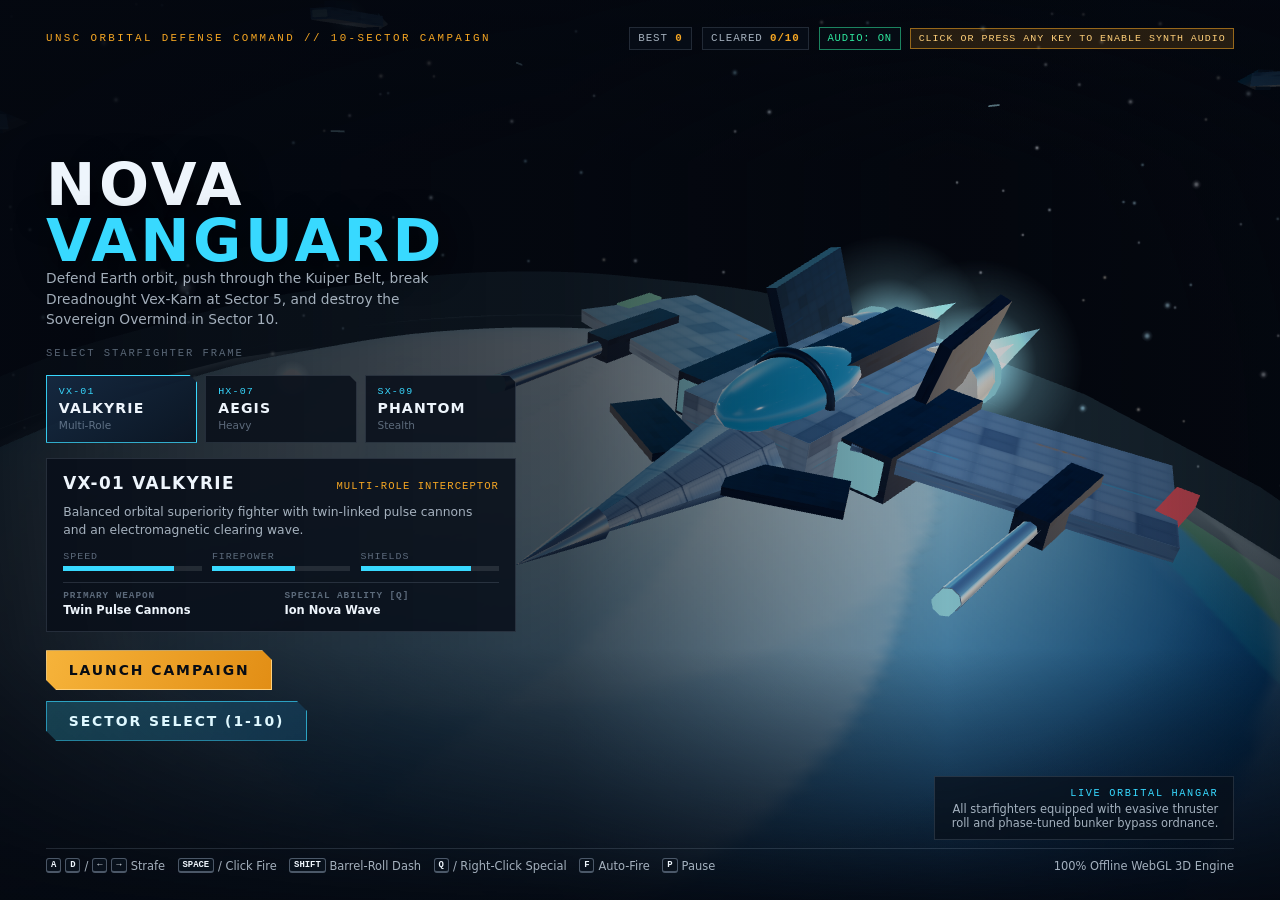
==== commit beef0685: "feat(nova-vanguard): Major 3D graphics, multi-shot cinematics, and Web Audio soundtrack/SFX overhaul" ====
--- a/games/Nova_Vanguard.html
+++ b/games/Nova_Vanguard.html
@@ -149,6 +149,22 @@
   color: var(--ink-2);
 }
 .meta-chip strong { color: var(--amber); font-weight: 700; }
+.audio-unlock-hint {
+  font-family: var(--f-mono); font-size: 0.68em; letter-spacing: 0.1em;
+  padding: 0.36em 0.72em;
+  background: rgba(245, 166, 35, 0.14); border: 1px solid rgba(245, 166, 35, 0.55);
+  color: #ffd07a; text-transform: uppercase;
+  animation: pulseHint 1.8s ease-in-out infinite;
+  transition: opacity 260ms ease, transform 260ms ease;
+}
+.audio-unlock-hint.is-unlocked {
+  opacity: 0; pointer-events: none; transform: translateY(-4px);
+  display: none;
+}
+@keyframes pulseHint {
+  0%, 100% { border-color: rgba(245, 166, 35, 0.45); box-shadow: 0 0 0 rgba(245, 166, 35, 0); }
+  50% { border-color: rgba(245, 166, 35, 0.95); box-shadow: 0 0 12px rgba(245, 166, 35, 0.35); }
+}
 
 .title-grid {
   display: grid; grid-template-columns: minmax(320px, 470px) 1fr;
@@ -489,9 +505,18 @@
   display: flex; align-items: center; justify-content: space-between;
   padding: 0 clamp(18px, 3vw, 48px);
 }
+.cinema-meta-left {
+  display: flex; align-items: center; gap: 1.2em; flex-wrap: wrap;
+}
 .cinema-stage-tag {
   font-family: var(--f-mono); font-size: 0.78em; letter-spacing: 0.22em;
   text-transform: uppercase; color: var(--amber);
+}
+.cinema-shot-tag {
+  font-family: var(--f-mono); font-size: 0.68em; letter-spacing: 0.16em;
+  text-transform: uppercase; color: var(--cyan);
+  padding: 0.24em 0.6em; border: 1px solid rgba(56, 217, 255, 0.35);
+  background: rgba(56, 217, 255, 0.08);
 }
 .cinema-skip-btn {
   pointer-events: auto;
@@ -522,13 +547,22 @@
   color: var(--ink-2); margin-top: 0.55em; text-transform: uppercase;
 }
 
+.cinema-progress-track {
+  position: absolute; top: 0; left: 0; right: 0; height: 2px;
+  background: rgba(255, 255, 255, 0.08);
+}
+.cinema-progress-fill {
+  height: 100%; width: 0%;
+  background: linear-gradient(90deg, var(--cyan), var(--amber));
+  transition: width 60ms linear;
+}
 .cinema-comms {
   position: absolute; bottom: 0; left: 0; right: 0; height: 11vh;
   display: flex; align-items: center; justify-content: center;
   padding: 0 clamp(18px, 4vw, 64px);
 }
 .comms-box {
-  display: flex; align-items: center; gap: 1em; max-width: 920px; width: 100%;
+  display: flex; align-items: center; gap: 0.9em; max-width: 960px; width: 100%;
   opacity: 0; transition: opacity 280ms ease;
 }
 .comms-box.is-visible { opacity: 1; }
@@ -543,6 +577,26 @@
 }
 .comms-speaker.is-cmd {
   background: rgba(245, 166, 35, 0.15); border-left-color: var(--amber); color: var(--amber);
+}
+.comms-wave {
+  flex: none; display: inline-flex; align-items: center; gap: 3px; height: 18px;
+}
+.comms-wave span {
+  display: block; width: 3px; height: 5px; border-radius: 1px;
+  background: var(--cyan); opacity: 0.45;
+  transition: height 120ms ease, opacity 120ms ease;
+}
+.comms-wave.is-speaking span {
+  opacity: 0.95;
+  animation: waveBar 480ms ease-in-out infinite alternate;
+}
+.comms-wave.is-speaking span:nth-child(2) { animation-delay: 80ms; }
+.comms-wave.is-speaking span:nth-child(3) { animation-delay: 160ms; }
+.comms-wave.is-speaking span:nth-child(4) { animation-delay: 240ms; }
+.comms-wave.is-speaking span:nth-child(5) { animation-delay: 320ms; }
+@keyframes waveBar {
+  0% { height: 4px; }
+  100% { height: 17px; }
 }
 .comms-text {
   font-size: clamp(0.84rem, 1.15vw, 1.04rem); color: var(--ink); line-height: 1.4;
@@ -710,6 +764,8 @@
         <div class="top-meta">
           <div class="meta-chip" id="chip-best">BEST <strong>0</strong></div>
           <div class="meta-chip" id="chip-progress">CLEARED <strong>0/10</strong></div>
+          <button type="button" class="hud-icon-btn is-on" id="btn-title-audio" title="Toggle Audio &amp; Hangar Synth (M)">AUDIO: ON</button>
+          <span class="audio-unlock-hint" id="audio-unlock-hint">CLICK OR PRESS ANY KEY TO ENABLE SYNTH AUDIO</span>
         </div>
       </div>
 
@@ -856,7 +912,10 @@
     <div id="cinema" aria-label="In-Engine 3D Cinematic">
       <div class="cinema-bar cinema-bar-top">
         <div class="cinema-top-meta">
-          <span class="cinema-stage-tag" id="cinema-stage-tag">SECTOR 01 // LOW EARTH ORBIT</span>
+          <div class="cinema-meta-left">
+            <span class="cinema-stage-tag" id="cinema-stage-tag">SECTOR 01 // LOW EARTH ORBIT</span>
+            <span class="cinema-shot-tag" id="cinema-shot-tag">CAM 01 // WINGTIP THRUSTER TRACK</span>
+          </div>
           <button type="button" class="cinema-skip-btn" id="cinema-skip-btn">SKIP [SPACE / ENTER] &raquo;</button>
         </div>
       </div>
@@ -868,9 +927,15 @@
       </div>
 
       <div class="cinema-bar cinema-bar-bot">
+        <div class="cinema-progress-track" aria-hidden="true">
+          <div class="cinema-progress-fill" id="cinema-progress-fill"></div>
+        </div>
         <div class="cinema-comms">
           <div class="comms-box" id="cinema-comms-box">
             <span class="comms-speaker" id="cinema-speaker">CMD VANCE</span>
+            <div class="comms-wave" id="cinema-comms-wave" aria-hidden="true">
+              <span></span><span></span><span></span><span></span><span></span>
+            </div>
             <p class="comms-text" id="cinema-text"></p>
           </div>
         </div>
@@ -1398,58 +1463,367 @@
 })(window.NV = window.NV || {});
 
 
-/* ===== 02_audio.js — Procedural Web Audio Synthesizer & Dynamic Music ===== */
+/* ===== 02_audio.js — Procedural Web Audio Synthesizer, Spatial SFX & Multi-Track Sequencer ===== */
 (function (NV) {
   'use strict';
 
+  const clamp = (v, lo, hi) => Math.max(lo, Math.min(hi, v));
+  const mtof = (midi) => 440 * Math.pow(2, (midi - 69) / 12);
+
+  // Classic Space Invaders 4-note descending sub-bass motif (G2, F2, E2, D2)
+  const INVADER_PULSE_HZ = [98.0, 87.31, 82.41, 73.42];
+
+  // Hangar / Title 64-step Synthwave Progression: Dm9 -> Bbmaj7 -> Gm7 -> A7sus4/A7
+  const HANGAR_BARS = [
+    {
+      bass: 38,
+      pad: [50, 53, 57, 64],
+      arp: [62, 65, 69, 76, 69, 65, 74, 69],
+    },
+    {
+      bass: 46,
+      pad: [46, 50, 53, 57],
+      arp: [58, 62, 65, 69, 65, 62, 72, 69],
+    },
+    {
+      bass: 43,
+      pad: [55, 58, 62, 65],
+      arp: [67, 70, 74, 77, 74, 70, 69, 65],
+    },
+    {
+      bass: 45,
+      pad: [45, 52, 55, 62],
+      padLate: [45, 52, 55, 61],
+      arp: [57, 62, 64, 69, 67, 64, 61, 64],
+    },
+  ];
+
+  // Cinema 32-step Score
+  const CINEMA_PULSE = [
+    38, 38, 38, 50, 38, 38, 48, 38,
+    46, 46, 46, 45, 43, 43, 45, 45,
+  ];
+  const CINEMA_PINGS = { 4: 81, 14: 77, 20: 86, 30: 76 };
+
+  // Battle 64-step Driving Arcade Sci-Fi Score (Dm -> Bb -> Gm -> A)
+  const BATTLE_BARS = [
+    { bass: 38, arp: [62, 65, 69, 74] },
+    { bass: 46, arp: [58, 62, 65, 70] },
+    { bass: 43, arp: [55, 58, 62, 67] },
+    { bass: 45, arp: [57, 61, 64, 69] },
+  ];
+  const BATTLE_MELODY = {
+    0: [74, 2.5], 3: [69, 1.0], 4: [77, 2.5], 7: [76, 1.0], 8: [74, 1.8], 10: [72, 1.8], 12: [69, 3.2],
+    16: [70, 2.5], 19: [65, 1.0], 20: [74, 2.5], 23: [72, 1.0], 24: [70, 1.8], 26: [69, 1.8], 28: [65, 3.2],
+    32: [67, 1.8], 34: [70, 1.8], 36: [74, 2.5], 39: [77, 1.4], 40: [76, 1.8], 42: [74, 1.8], 44: [70, 3.2],
+    48: [69, 1.8], 50: [73, 1.8], 52: [76, 3.2], 56: [79, 1.8], 58: [77, 1.8], 60: [76, 1.8], 62: [73, 1.8],
+  };
+
+  // Boss 64-step 145+ BPM Theme (C minor / Phrygian Dominant)
+  const BOSS_STABS = new Set([0, 6, 10, 16, 22, 26, 32, 38, 42, 48, 54, 58]);
+  const BOSS_KICKS = new Set([0, 2, 4, 8, 10, 12, 14]);
+  const BOSS_LEAD = {
+    0: [72, 2.0], 6: [75, 2.0], 10: [74, 2.0], 12: [73, 3.0],
+    16: [72, 2.0], 20: [75, 2.0], 24: [79, 2.0], 28: [77, 3.0],
+    32: [77, 2.0], 36: [79, 2.0], 40: [80, 2.0], 44: [79, 3.0],
+    48: [85, 1.4], 50: [84, 1.4], 52: [80, 1.4], 54: [79, 1.4], 56: [76, 2.0], 60: [73, 3.2],
+  };
+
+  // Victory 64-step D Major Heroic Score
+  const VICTORY_BARS = [
+    { bass: 38, pad: [50, 54, 57, 62], arp: [62, 66, 69, 74] },
+    { bass: 49, pad: [49, 52, 57, 64], arp: [64, 69, 73, 76] },
+    { bass: 47, pad: [47, 54, 57, 62], arp: [62, 66, 71, 74] },
+    { bass: 43, bassLate: 45, pad: [55, 59, 62, 66], padLate: [57, 61, 64, 67], arp: [67, 71, 74, 78] },
+  ];
+  const VICTORY_MELODY = {
+    0: [74, 3.0], 4: [78, 2.0], 6: [81, 2.0], 8: [86, 3.6], 12: [85, 3.0],
+    16: [81, 3.0], 20: [76, 2.0], 22: [81, 2.0], 24: [85, 3.6], 28: [81, 3.0],
+    32: [78, 3.0], 36: [83, 2.0], 38: [81, 2.0], 40: [78, 3.6], 44: [74, 3.0],
+    48: [79, 3.0], 52: [81, 2.0], 54: [83, 2.0], 56: [85, 3.2], 60: [88, 3.6],
+  };
+
   const Audio = {
     ctx: null,
+    compressor: null,
     master: null,
     sfxGain: null,
     musicGain: null,
+    reverbNode: null,
+    reverbSend: null,
+    reverbReturn: null,
     noiseBuf: null,
+    silentBuf: null,
+
     muted: false,
+    _unlocked: false,
+    _listenersBound: false,
+    _tickerId: null,
+    _activePads: [],
+    _lastSfxAt: {},
+
+    musicMode: 'hangar', // 'idle' | 'hangar' | 'cinema' | 'battle' | 'boss' | 'victory'
+    intensity: 0,
+    nextNoteTime: 0,
+    seqStep: 0,
     marchStep: 0,
     marchTimer: 0,
+    bossStep: 0,
+    bossTimer: 0,
+
     ufoOsc: null,
     ufoGain: null,
     ufoLfo: null,
-    musicMode: 'idle', // 'idle' | 'battle' | 'boss' | 'cinema' | 'victory'
-    bossStep: 0,
-    bossTimer: 0,
+    ufoPanner: null,
 
     init() {
+      this._bindUnlockListeners();
       if (this.ctx) {
-        if (this.ctx.state === 'suspended') this.ctx.resume().catch(() => {});
-        return;
-      }
-      const AC = window.AudioContext || window.webkitAudioContext;
-      if (!AC) return;
-      this.ctx = new AC();
+        if (this.ctx.state !== 'running') {
+          try {
+            const p = this.ctx.resume();
+            if (p && typeof p.catch === 'function') p.catch(() => {});
+          } catch (_) {}
+        }
+        this._startMusicTicker();
+        return this.ctx;
+      }
+
+      const AC = typeof window !== 'undefined' && (window.AudioContext || window.webkitAudioContext);
+      if (!AC) return null;
+
+      try {
+        this.ctx = new AC({ latencyHint: 'interactive' });
+      } catch (_) {
+        try {
+          this.ctx = new AC();
+        } catch (_e2) {
+          return null;
+        }
+      }
+
+      // Master compressor prevents clipping during intense boss explosions + synth stacks
+      if (typeof this.ctx.createDynamicsCompressor === 'function') {
+        this.compressor = this.ctx.createDynamicsCompressor();
+        this.compressor.threshold.value = -14;
+        this.compressor.knee.value = 12;
+        this.compressor.ratio.value = 4.5;
+        this.compressor.attack.value = 0.003;
+        this.compressor.release.value = 0.16;
+      } else {
+        this.compressor = this.ctx.createGain();
+        this.compressor.gain.value = 1;
+      }
+
       this.master = this.ctx.createGain();
-      this.master.gain.value = this.muted ? 0 : 0.7;
+      this.master.gain.value = this.muted ? 0 : 0.78;
+
+      this.compressor.connect(this.master);
       this.master.connect(this.ctx.destination);
 
       this.sfxGain = this.ctx.createGain();
-      this.sfxGain.gain.value = 0.72;
-      this.sfxGain.connect(this.master);
+      this.sfxGain.gain.value = 0.8;
+      this.sfxGain.connect(this.compressor);
 
       this.musicGain = this.ctx.createGain();
-      this.musicGain.gain.value = 0.36;
-      this.musicGain.connect(this.master);
-
-      // Shared white-noise buffer for explosions & thrusters
-      const len = this.ctx.sampleRate * 1.4;
-      this.noiseBuf = this.ctx.createBuffer(1, len, this.ctx.sampleRate);
+      this.musicGain.gain.value = 0.44;
+      this.musicGain.connect(this.compressor);
+
+      // Synthetic stereo impulse-response ConvolverNode reverb bus
+      this.reverbSend = this.ctx.createGain();
+      this.reverbSend.gain.value = 0.45;
+      this.reverbReturn = this.ctx.createGain();
+      this.reverbReturn.gain.value = 0.28;
+
+      if (typeof this.ctx.createConvolver === 'function') {
+        this.reverbNode = this.ctx.createConvolver();
+        this.reverbNode.buffer = this._buildImpulseResponse(1.65, 2.7);
+        this.reverbSend.connect(this.reverbNode);
+        this.reverbNode.connect(this.reverbReturn);
+        this.reverbReturn.connect(this.compressor);
+      } else {
+        this.reverbSend.connect(this.reverbReturn);
+        this.reverbReturn.connect(this.compressor);
+      }
+
+      // Subtle global SFX ambience into reverb bus
+      const sfxVerbTap = this.ctx.createGain();
+      sfxVerbTap.gain.value = 0.16;
+      this.sfxGain.connect(sfxVerbTap);
+      sfxVerbTap.connect(this.reverbSend);
+
+      // Shared white-noise buffer for explosions, thrusters, drums & radio squelch
+      const sr = this.ctx.sampleRate || 44100;
+      const len = Math.floor(sr * 1.5);
+      this.noiseBuf = this.ctx.createBuffer(1, len, sr);
       const data = this.noiseBuf.getChannelData(0);
       for (let i = 0; i < len; i++) data[i] = Math.random() * 2 - 1;
+
+      // 1-sample silent buffer for instant Chromium / iOS / iframe gesture unlock
+      this.silentBuf = this.ctx.createBuffer(1, 1, sr);
+
+      try {
+        this.ctx.onstatechange = () => this._handleStateChange();
+      } catch (_) {}
+
+      this._startMusicTicker();
+      this._handleStateChange();
+      return this.ctx;
+    },
+
+    _buildImpulseResponse(duration = 1.65, decay = 2.7) {
+      const sr = this.ctx.sampleRate || 44100;
+      const len = Math.max(1, Math.floor(sr * duration));
+      const buf = this.ctx.createBuffer(2, len, sr);
+      const preDelay = Math.floor(sr * 0.014);
+      for (let ch = 0; ch < 2; ch++) {
+        const channel = buf.getChannelData(ch);
+        let lp = 0;
+        for (let i = 0; i < len; i++) {
+          if (i < preDelay) {
+            channel[i] = 0;
+            continue;
+          }
+          const t = (i - preDelay) / Math.max(1, len - preDelay);
+          const env = Math.pow(1 - t, decay) * Math.min(1, (i - preDelay) / (sr * 0.01));
+          const white = Math.random() * 2 - 1;
+          lp = lp * 0.64 + white * 0.36;
+          channel[i] = lp * env;
+        }
+      }
+      return buf;
+    },
+
+    _bindUnlockListeners() {
+      if (this._listenersBound || typeof window === 'undefined') return;
+      this._listenersBound = true;
+      const onGesture = () => this.unlock();
+      const events = ['pointerdown', 'mousedown', 'click', 'keydown', 'touchstart', 'touchend'];
+      events.forEach((ev) => {
+        window.addEventListener(ev, onGesture, { capture: true, passive: true });
+        if (typeof document !== 'undefined') {
+          document.addEventListener(ev, onGesture, { capture: true, passive: true });
+        }
+      });
+      if (typeof document !== 'undefined') {
+        document.addEventListener('visibilitychange', () => {
+          if (!document.hidden && this.ctx && this._unlocked && this.ctx.state !== 'running') {
+            this.unlock();
+          }
+        });
+      }
+      window.addEventListener('focus', () => {
+        if (this.ctx && this._unlocked && this.ctx.state !== 'running') {
+          this.unlock();
+        }
+      });
+    },
+
+    unlock() {
+      if (!this.ctx) this.init();
+      if (!this.ctx) return false;
+
+      if (this.ctx.state !== 'running') {
+        // Silent 1-sample buffer forces WebKit / Chromium iframe audio pipeline awake
+        if (this.silentBuf) {
+          try {
+            const src = this.ctx.createBufferSource();
+            src.buffer = this.silentBuf;
+            src.connect(this.ctx.destination);
+            src.start(0);
+            src.stop(0.001);
+          } catch (_) {}
+        }
+        try {
+          const p = this.ctx.resume();
+          if (p && typeof p.then === 'function') {
+            p.then(() => this._handleStateChange()).catch(() => {});
+          }
+        } catch (_) {}
+      } else {
+        this._handleStateChange();
+      }
+      return this.isUnlocked();
+    },
+
+    isUnlocked() {
+      return !!(this.ctx && this.ctx.state === 'running');
+    },
+
+    _handleStateChange() {
+      if (!this.ctx) return;
+      const running = this.ctx.state === 'running';
+      if (running) {
+        const now = this._now();
+        if (!this._unlocked || this.nextNoteTime < now - 0.1) {
+          this.nextNoteTime = now + 0.015;
+        }
+        this._unlocked = true;
+        this._scheduleMusic();
+      }
+      if (typeof window !== 'undefined' && typeof window.CustomEvent === 'function') {
+        try {
+          window.dispatchEvent(new window.CustomEvent('nv-audio-state', {
+            detail: {
+              unlocked: running,
+              muted: this.muted,
+              mode: this.musicMode,
+              state: this.ctx.state,
+            },
+          }));
+        } catch (_) {}
+      }
+    },
+
+    _startMusicTicker() {
+      if (this._tickerId || typeof setInterval === 'undefined') return;
+      this._tickerId = setInterval(() => {
+        if (!this.ctx || this.muted) return;
+        if (this.ctx.state !== 'running') return;
+        this._scheduleMusic();
+      }, 28);
+    },
+
+    _now() {
+      return this.ctx ? Math.max(this.ctx.currentTime || 0, 0) : 0;
+    },
+
+    // Never drops SFX during first-click suspended->running transition
+    _ensureSfxReady() {
+      if (!this.ctx) this.init();
+      if (!this.ctx || this.muted) return false;
+      if (this.ctx.state !== 'running') {
+        this.unlock();
+      }
+      return true;
+    },
+
+    _rateOk(key, minGapSec) {
+      const now = this._now();
+      const prev = this._lastSfxAt[key];
+      if (prev !== undefined && now - prev < minGapSec) return false;
+      this._lastSfxAt[key] = now;
+      return true;
     },
 
     setMuted(m) {
       this.muted = !!m;
       if (this.master && this.ctx) {
-        this.master.gain.setTargetAtTime(this.muted ? 0 : 0.7, this.ctx.currentTime, 0.03);
-      }
+        const now = this._now();
+        this.master.gain.cancelScheduledValues(now);
+        this.master.gain.setTargetAtTime(this.muted ? 0 : 0.78, now, 0.025);
+      }
+      if (this.muted) {
+        this.stopUfoLoop();
+        this._fadeActivePads();
+      } else {
+        this.unlock();
+        if (this.ctx && this.ctx.state === 'running') {
+          this.nextNoteTime = this._now() + 0.02;
+          this._scheduleMusic();
+        }
+      }
+      this._handleStateChange();
     },
 
     toggleMute() {
@@ -1458,194 +1832,357 @@
     },
 
     setMusicMode(mode) {
-      this.musicMode = mode;
-      if (mode !== 'battle') this.stopUfoLoop();
-    },
-
-    _tone(type, f0, f1, dur, vol, dest, delay = 0) {
+      let resolved = mode || 'hangar';
+      if (resolved === 'idle' && NV.Engine) {
+        if (NV.Engine.mode === 'title' || NV.Engine.mode === 'upgrade') {
+          resolved = 'hangar';
+        } else if (NV.Engine.mode === 'victory') {
+          resolved = 'victory';
+        }
+      }
+      if (this.musicMode === resolved) return;
+      this.musicMode = resolved;
+      this.seqStep = 0;
+      this.marchStep = 0;
+      this.bossStep = 0;
+      this._fadeActivePads();
+      if (resolved !== 'battle') this.stopUfoLoop();
+      if (this.ctx && this.ctx.state === 'running' && resolved !== 'idle' && !this.muted) {
+        this.nextNoteTime = this._now() + 0.02;
+        this._scheduleMusic();
+      }
+    },
+
+    _fadeActivePads() {
+      if (!this.ctx || this._activePads.length === 0) return;
+      const now = this._now();
+      for (const pad of this._activePads) {
+        try {
+          pad.gain.gain.cancelScheduledValues(now);
+          pad.gain.gain.setValueAtTime(Math.max(0.0001, pad.gain.gain.value || 0.02), now);
+          pad.gain.gain.exponentialRampToValueAtTime(0.0001, now + 0.09);
+          pad.oscs.forEach((o) => {
+            try { o.stop(now + 0.11); } catch (_) {}
+          });
+        } catch (_) {}
+      }
+      this._activePads = [];
+    },
+
+    _connectOutput(node, dest, pan = 0, reverbAmt = 0) {
+      const target = dest || this.sfxGain;
+      let out = node;
+      if (pan && Math.abs(pan) > 0.01 && typeof this.ctx.createStereoPanner === 'function') {
+        const panner = this.ctx.createStereoPanner();
+        panner.pan.setValueAtTime(clamp(pan, -0.85, 0.85), this._now());
+        out.connect(panner);
+        out = panner;
+      }
+      out.connect(target);
+      if (reverbAmt > 0 && this.reverbSend) {
+        const send = this.ctx.createGain();
+        send.gain.value = reverbAmt;
+        out.connect(send);
+        send.connect(this.reverbSend);
+      }
+    },
+
+    _tone(type, f0, f1, dur, vol, dest, delay = 0, pan = 0, reverbAmt = 0) {
       if (!this.ctx || this.muted) return;
-      const t = this.ctx.currentTime + delay;
+      const d = Math.max(0.015, dur);
+      const t = this._now() + Math.max(0, delay);
       const osc = this.ctx.createOscillator();
       const g = this.ctx.createGain();
       osc.type = type;
       osc.frequency.setValueAtTime(Math.max(20, f0), t);
-      if (f1 !== f0) osc.frequency.exponentialRampToValueAtTime(Math.max(20, f1), t + dur);
+      if (f1 !== f0) {
+        osc.frequency.exponentialRampToValueAtTime(Math.max(20, f1), t + d);
+      }
       g.gain.setValueAtTime(0.0001, t);
-      g.gain.linearRampToValueAtTime(vol, t + 0.008);
-      g.gain.exponentialRampToValueAtTime(0.0001, t + dur);
+      g.gain.linearRampToValueAtTime(Math.max(0.0002, vol), t + Math.min(0.008, d * 0.25));
+      g.gain.exponentialRampToValueAtTime(0.0001, t + d);
       osc.connect(g);
-      g.connect(dest || this.sfxGain);
+      this._connectOutput(g, dest || this.sfxGain, pan, reverbAmt);
       osc.start(t);
-      osc.stop(t + dur + 0.02);
-    },
-
-    _noise(dur, cutoff0, cutoff1, vol, q = 1.2, delay = 0) {
+      osc.stop(t + d + 0.025);
+    },
+
+    _toneAt(time, type, f0, f1, dur, vol, dest, pan = 0, reverbAmt = 0) {
+      if (!this.ctx || this.muted) return;
+      const d = Math.max(0.015, dur);
+      const t = Math.max(this._now(), time);
+      const osc = this.ctx.createOscillator();
+      const g = this.ctx.createGain();
+      osc.type = type;
+      osc.frequency.setValueAtTime(Math.max(20, f0), t);
+      if (f1 !== f0) {
+        osc.frequency.exponentialRampToValueAtTime(Math.max(20, f1), t + d);
+      }
+      g.gain.setValueAtTime(0.0001, t);
+      g.gain.linearRampToValueAtTime(Math.max(0.0002, vol), t + Math.min(0.007, d * 0.2));
+      g.gain.exponentialRampToValueAtTime(0.0001, t + d);
+      osc.connect(g);
+      this._connectOutput(g, dest || this.musicGain, pan, reverbAmt);
+      osc.start(t);
+      osc.stop(t + d + 0.025);
+    },
+
+    _noise(dur, cutoff0, cutoff1, vol, q = 1.2, delay = 0, pan = 0, filterType = 'bandpass', dest = null, reverbAmt = 0) {
       if (!this.ctx || !this.noiseBuf || this.muted) return;
-      const t = this.ctx.currentTime + delay;
+      const d = Math.max(0.015, dur);
+      const t = this._now() + Math.max(0, delay);
       const src = this.ctx.createBufferSource();
       src.buffer = this.noiseBuf;
       const flt = this.ctx.createBiquadFilter();
-      flt.type = 'bandpass';
-      flt.frequency.setValueAtTime(cutoff0, t);
-      flt.frequency.exponentialRampToValueAtTime(Math.max(40, cutoff1), t + dur);
+      flt.type = filterType;
+      flt.frequency.setValueAtTime(Math.max(40, cutoff0), t);
+      if (cutoff1 !== cutoff0) {
+        flt.frequency.exponentialRampToValueAtTime(Math.max(40, cutoff1), t + d);
+      }
       flt.Q.value = q;
       const g = this.ctx.createGain();
-      g.gain.setValueAtTime(vol, t);
-      g.gain.exponentialRampToValueAtTime(0.0001, t + dur);
+      g.gain.setValueAtTime(0.0001, t);
+      g.gain.linearRampToValueAtTime(Math.max(0.0002, vol), t + Math.min(0.004, d * 0.2));
+      g.gain.exponentialRampToValueAtTime(0.0001, t + d);
       src.connect(flt);
       flt.connect(g);
-      g.connect(this.sfxGain);
+      this._connectOutput(g, dest || this.sfxGain, pan, reverbAmt);
       src.start(t);
-      src.stop(t + dur + 0.02);
-    },
-
-    playShoot(pattern) {
-      if (!this.ctx || this.muted) return;
+      src.stop(t + d + 0.025);
+    },
+
+    _noiseAt(time, dur, cutoff0, cutoff1, vol, q = 1.0, filterType = 'highpass', dest = null, pan = 0, reverbAmt = 0) {
+      if (!this.ctx || !this.noiseBuf || this.muted) return;
+      const d = Math.max(0.012, dur);
+      const t = Math.max(this._now(), time);
+      const src = this.ctx.createBufferSource();
+      src.buffer = this.noiseBuf;
+      const flt = this.ctx.createBiquadFilter();
+      flt.type = filterType;
+      flt.frequency.setValueAtTime(Math.max(40, cutoff0), t);
+      if (cutoff1 !== cutoff0) {
+        flt.frequency.exponentialRampToValueAtTime(Math.max(40, cutoff1), t + d);
+      }
+      flt.Q.value = q;
+      const g = this.ctx.createGain();
+      g.gain.setValueAtTime(Math.max(0.0002, vol), t);
+      g.gain.exponentialRampToValueAtTime(0.0001, t + d);
+      src.connect(flt);
+      flt.connect(g);
+      this._connectOutput(g, dest || this.musicGain, pan, reverbAmt);
+      src.start(t);
+      src.stop(t + d + 0.02);
+    },
+
+    // ==================== SPATIAL & ARCADE SFX ====================
+    playShoot(pattern = 'twin', pan = 0) {
+      if (!this._ensureSfxReady()) return;
+      const j = 0.97 + Math.random() * 0.06;
       if (pattern === 'triple') {
-        this._tone('sawtooth', 420, 125, 0.11, 0.16);
-        this._tone('triangle', 760, 210, 0.08, 0.11);
+        this._tone('sawtooth', 430 * j, 118, 0.11, 0.15, this.sfxGain, 0, pan);
+        this._tone('triangle', 790 * j, 215, 0.085, 0.11, this.sfxGain, 0, pan);
       } else if (pattern === 'needle') {
-        this._tone('square', 1120, 420, 0.055, 0.09);
-        this._tone('sine', 1600, 620, 0.045, 0.07);
+        this._tone('square', 1240 * j, 430, 0.052, 0.085, this.sfxGain, 0, pan);
+        this._tone('sine', 1820 * j, 640, 0.044, 0.065, this.sfxGain, 0, pan);
       } else {
-        this._tone('triangle', 840, 240, 0.09, 0.14);
-        this._tone('sawtooth', 520, 180, 0.075, 0.08);
-      }
-    },
-
-    playEnemyShoot(heavy = false) {
-      if (!this.ctx || this.muted) return;
+        this._tone('triangle', 870 * j, 235, 0.09, 0.135, this.sfxGain, 0, pan);
+        this._tone('sawtooth', 530 * j, 175, 0.075, 0.08, this.sfxGain, 0, pan);
+      }
+    },
+
+    playEnemyShoot(heavy = false, pan = 0) {
+      if (!this._ensureSfxReady()) return;
+      if (!this._rateOk('enemyShoot', 0.025)) return;
       if (heavy) {
-        this._tone('sawtooth', 260, 88, 0.19, 0.14);
+        this._tone('sawtooth', 275, 84, 0.2, 0.14, this.sfxGain, 0, pan);
+        this._tone('triangle', 140, 56, 0.18, 0.09, this.sfxGain, 0, pan);
       } else {
-        this._tone('square', 380, 140, 0.11, 0.08);
-      }
-    },
-
-    playHit(shielded = false) {
-      if (!this.ctx || this.muted) return;
+        this._tone('square', 390, 138, 0.11, 0.085, this.sfxGain, 0, pan);
+      }
+    },
+
+    playHit(shielded = false, pan = 0) {
+      if (!this._ensureSfxReady()) return;
+      if (!this._rateOk('hit', 0.016)) return;
       if (shielded) {
-        this._tone('sine', 1480, 920, 0.09, 0.14);
-        this._tone('triangle', 2200, 1650, 0.06, 0.08);
+        this._tone('sine', 1540, 960, 0.095, 0.14, this.sfxGain, 0, pan, 0.18);
+        this._tone('triangle', 2280, 1680, 0.065, 0.085, this.sfxGain, 0, pan);
       } else {
-        this._tone('triangle', 340, 110, 0.065, 0.13);
-        this._noise(0.05, 1900, 600, 0.08);
-      }
-    },
-
-    playExplosion(scale = 1) {
-      if (!this.ctx || this.muted) return;
-      const dur = Math.min(1.1, 0.24 + scale * 0.16);
-      this._tone('sine', 140 * Math.max(0.65, 1.2 - scale * 0.15), 26, dur, Math.min(0.42, 0.22 * scale));
-      this._tone('sawtooth', 95, 28, dur * 0.75, Math.min(0.24, 0.12 * scale));
-      this._noise(dur, 1200, 110, Math.min(0.45, 0.24 * scale), 0.9);
-      if (scale >= 2.2) {
-        this._noise(dur * 1.15, 650, 75, 0.35, 0.7, 0.09);
-        this._tone('sine', 85, 20, dur * 1.2, 0.36, this.sfxGain, 0.07);
+        this._tone('triangle', 350, 112, 0.065, 0.13, this.sfxGain, 0, pan);
+        this._noise(0.05, 1950, 580, 0.085, 1.3, 0, pan);
+      }
+    },
+
+    playExplosion(scale = 1, pan = 0) {
+      if (!this._ensureSfxReady()) return;
+      const sc = clamp(scale, 0.4, 3.2);
+      const dur = Math.min(1.25, 0.24 + sc * 0.17);
+      const verb = sc >= 1.5 ? 0.24 : 0.08;
+      this._tone('sine', 145 * Math.max(0.62, 1.2 - sc * 0.15), 25, dur, Math.min(0.42, 0.22 * sc), this.sfxGain, 0, pan);
+      this._tone('sawtooth', 96, 26, dur * 0.78, Math.min(0.24, 0.12 * sc), this.sfxGain, 0, pan);
+      this._noise(dur, 1350, 100, Math.min(0.46, 0.25 * sc), 0.9, 0, pan, 'bandpass', this.sfxGain, verb);
+      if (sc >= 1.8) {
+        this._noise(dur * 1.15, 720, 72, 0.35, 0.75, 0.085, pan * 0.6, 'lowpass', this.sfxGain, 0.3);
+        this._tone('sine', 84, 20, dur * 1.2, 0.36, this.sfxGain, 0.07, pan * 0.5);
       }
     },
 
     playPlayerHit() {
-      if (!this.ctx || this.muted) return;
-      this._tone('sawtooth', 190, 42, 0.34, 0.34);
-      this._noise(0.28, 900, 140, 0.32, 0.8);
-    },
-
-    playBunkerChip() {
-      if (!this.ctx || this.muted) return;
-      this._tone('square', 640, 220, 0.07, 0.09);
-      this._noise(0.08, 2400, 750, 0.11, 1.6);
+      if (!this._ensureSfxReady()) return;
+      this._tone('sawtooth', 205, 38, 0.36, 0.34, this.sfxGain, 0, 0, 0.14);
+      this._tone('square', 410, 125, 0.16, 0.16, this.sfxGain, 0.02);
+      this._noise(0.3, 980, 130, 0.32, 0.85);
+    },
+
+    playBunkerChip(pan = 0) {
+      if (!this._ensureSfxReady()) return;
+      if (!this._rateOk('bunker', 0.02)) return;
+      this._tone('square', 670, 230, 0.07, 0.09, this.sfxGain, 0, pan);
+      this._noise(0.08, 2500, 760, 0.11, 1.6, 0, pan);
     },
 
     playDash() {
-      if (!this.ctx || this.muted) return;
-      this._noise(0.22, 600, 2800, 0.18, 1.8);
-      this._tone('sine', 260, 680, 0.18, 0.12);
+      if (!this._ensureSfxReady()) return;
+      this._noise(0.24, 520, 3100, 0.19, 1.8, 0, 0, 'bandpass', this.sfxGain, 0.18);
+      this._tone('sine', 240, 720, 0.19, 0.13, this.sfxGain, 0, 0, 0.12);
     },
 
     playPowerup() {
-      if (!this.ctx || this.muted) return;
+      if (!this._ensureSfxReady()) return;
       const notes = [523.25, 659.25, 783.99, 1046.5];
-      notes.forEach((f, i) => this._tone('triangle', f, f * 1.02, 0.13, 0.15, this.sfxGain, i * 0.05));
+      notes.forEach((f, i) => {
+        this._tone('triangle', f, f * 1.02, 0.15, 0.15, this.sfxGain, i * 0.052, (i - 1.5) * 0.18, 0.25);
+        this._tone('sine', f * 2, f * 2, 0.12, 0.055, this.sfxGain, i * 0.052, (i - 1.5) * 0.18);
+      });
     },
 
     playSpecial(shipId) {
-      if (!this.ctx || this.muted) return;
+      if (!this._ensureSfxReady()) return;
       if (shipId === 'valkyrie') {
-        this._tone('sine', 160, 880, 0.45, 0.28);
-        this._tone('sawtooth', 440, 90, 0.65, 0.22, this.sfxGain, 0.08);
-        this._noise(0.55, 2200, 260, 0.28, 1.1);
+        this._tone('sine', 165, 920, 0.44, 0.28, this.sfxGain, 0, 0, 0.28);
+        this._tone('sawtooth', 460, 82, 0.68, 0.24, this.sfxGain, 0.08, 0, 0.25);
+        this._noise(0.58, 2400, 240, 0.28, 1.1, 0.04, 0, 'bandpass', this.sfxGain, 0.26);
       } else if (shipId === 'aegis') {
-        this._tone('sawtooth', 110, 220, 1.1, 0.24);
-        this._tone('square', 330, 165, 1.1, 0.14);
-        this._noise(1.0, 1800, 480, 0.2, 2.2);
+        this._tone('sawtooth', 110, 235, 1.15, 0.24, this.sfxGain, 0, 0, 0.22);
+        this._tone('square', 330, 165, 1.15, 0.14, this.sfxGain);
+        this._noise(1.05, 1900, 440, 0.21, 2.2, 0, 0, 'bandpass', this.sfxGain, 0.2);
       } else {
         for (let i = 0; i < 6; i++) {
-          this._tone('triangle', 620 + i * 70, 1280 + i * 90, 0.14, 0.12, this.sfxGain, i * 0.055);
-          this._noise(0.12, 2400, 900, 0.1, 1.4, i * 0.055);
+          const pan = ((i / 5) - 0.5) * 1.1;
+          this._tone('triangle', 640 + i * 75, 1320 + i * 95, 0.14, 0.12, this.sfxGain, i * 0.052, pan, 0.2);
+          this._noise(0.12, 2400, 880, 0.1, 1.4, i * 0.052, pan);
         }
       }
     },
 
     playBossWarn() {
-      if (!this.ctx || this.muted) return;
+      if (!this._ensureSfxReady()) return;
       for (let i = 0; i < 3; i++) {
-        this._tone('sawtooth', 220, 180, 0.26, 0.2, this.sfxGain, i * 0.36);
-        this._tone('square', 440, 360, 0.24, 0.11, this.sfxGain, i * 0.36);
+        const d = i * 0.36;
+        this._tone('sawtooth', 220, 175, 0.27, 0.22, this.sfxGain, d, 0, 0.26);
+        this._tone('square', 440, 350, 0.25, 0.12, this.sfxGain, d, 0, 0.24);
+        this._tone('sine', 92, 46, 0.24, 0.22, this.sfxGain, d);
       }
     },
 
     playBeamCharge() {
-      if (!this.ctx || this.muted) return;
-      this._tone('sine', 180, 960, 0.85, 0.18);
-      this._tone('triangle', 270, 1240, 0.85, 0.1);
+      if (!this._ensureSfxReady()) return;
+      this._tone('sine', 175, 1080, 0.88, 0.19, this.sfxGain, 0, 0, 0.22);
+      this._tone('triangle', 265, 1420, 0.88, 0.11, this.sfxGain, 0, 0, 0.2);
+      this._noise(0.8, 320, 2200, 0.09, 3.2, 0, 0, 'bandpass', this.sfxGain, 0.18);
     },
 
     playBeamFire() {
-      if (!this.ctx || this.muted) return;
-      this._tone('sawtooth', 140, 72, 0.8, 0.26);
-      this._noise(0.75, 1400, 240, 0.24, 0.9);
+      if (!this._ensureSfxReady()) return;
+      this._tone('sawtooth', 148, 68, 0.84, 0.28, this.sfxGain, 0, 0, 0.24);
+      this._noise(0.78, 1550, 220, 0.26, 0.9, 0, 0, 'bandpass', this.sfxGain, 0.22);
     },
 
     playWarpSwell() {
-      if (!this.ctx || this.muted) return;
-      this._tone('sawtooth', 75, 220, 1.4, 0.16, this.musicGain);
-      this._tone('triangle', 150, 440, 1.35, 0.14, this.musicGain, 0.06);
-      this._noise(1.2, 320, 2600, 0.16, 1.5);
+      if (!this._ensureSfxReady()) return;
+      this._tone('sawtooth', 74, 225, 1.45, 0.17, this.musicGain, 0, 0, 0.35);
+      this._tone('triangle', 148, 450, 1.4, 0.15, this.musicGain, 0.05, 0, 0.35);
+      this._noise(1.25, 320, 2800, 0.17, 1.5, 0, 0, 'bandpass', this.sfxGain, 0.28);
+    },
+
+    playThrusterBurst() {
+      if (!this._ensureSfxReady()) return;
+      this._tone('sawtooth', 115, 44, 0.42, 0.22, this.sfxGain, 0, 0, 0.15);
+      this._tone('sine', 210, 560, 0.22, 0.11, this.sfxGain, 0.02);
+      this._noise(0.4, 380, 1500, 0.22, 1.1, 0, 0, 'bandpass', this.sfxGain, 0.2);
     },
 
     playUiClick(hi = false) {
-      if (!this.ctx || this.muted) return;
-      this._tone('triangle', hi ? 740 : 520, hi ? 980 : 660, 0.06, 0.12);
+      if (!this._ensureSfxReady()) return;
+      this._tone('triangle', hi ? 780 : 540, hi ? 1060 : 690, 0.06, 0.13, this.sfxGain, 0, 0, 0.12);
+      this._tone('sine', hi ? 1480 : 1040, hi ? 1620 : 1120, 0.028, 0.05, this.sfxGain);
+    },
+
+    playCommsBleep(role = 'cmd') {
+      if (!this._ensureSfxReady()) return;
+      // Opening radio squelch burst
+      this._noise(0.032, 2600, 1800, 0.075, 3.2, 0, -0.15, 'bandpass', this.sfxGain, 0.1);
+
+      if (role === 'warn') {
+        const freqs = [660, 880, 660, 880, 580];
+        freqs.forEach((f, i) => {
+          const d = 0.035 + i * 0.075;
+          this._tone('square', f, f * 0.96, 0.055, 0.1, this.sfxGain, d, 0.1, 0.16);
+          this._tone('sawtooth', f * 0.5, f * 0.5, 0.055, 0.08, this.sfxGain, d, 0.1);
+        });
+      } else if (role === 'ai') {
+        const freqs = [784, 987.77, 1174.66, 987.77, 1318.51, 1046.5];
+        freqs.forEach((f, i) => {
+          const d = 0.035 + i * 0.058;
+          this._tone('sine', f, f * 1.01, 0.048, 0.1, this.sfxGain, d, -0.15, 0.22);
+          this._tone('triangle', f * 2, f * 2, 0.036, 0.035, this.sfxGain, d, -0.15);
+        });
+      } else {
+        // 'cmd': authoritative tactical voice cadence
+        const freqs = [330, 392, 370, 440, 392, 311];
+        freqs.forEach((f, i) => {
+          const d = 0.035 + i * 0.062;
+          this._tone('triangle', f, f * (i === freqs.length - 1 ? 0.88 : 1.02), 0.05, 0.11, this.sfxGain, d, 0.15, 0.14);
+        });
+      }
+
+      // Closing mic click
+      this._noise(0.022, 2100, 1200, 0.05, 2.6, 0.42, -0.1);
     },
 
     playVictoryFanfare() {
-      if (!this.ctx || this.muted) return;
-      const chord = [261.63, 329.63, 392.0, 523.25, 659.25, 783.99];
+      if (!this._ensureSfxReady()) return;
+      const chord = [293.66, 369.99, 440.0, 587.33, 739.99, 880.0];
       chord.forEach((f, i) => {
-        this._tone('triangle', f, f, 0.65, 0.16, this.musicGain, i * 0.11);
-        this._tone('sine', f * 0.5, f * 0.5, 0.8, 0.12, this.musicGain, i * 0.11);
+        const pan = ((i / (chord.length - 1)) - 0.5) * 0.7;
+        this._tone('triangle', f, f, 0.72, 0.16, this.musicGain, i * 0.1, pan, 0.35);
+        this._tone('sine', f * 0.5, f * 0.5, 0.88, 0.12, this.musicGain, i * 0.1, pan, 0.25);
       });
     },
 
     startUfoLoop() {
-      if (!this.ctx || this.muted || this.ufoOsc) return;
+      if (!this._ensureSfxReady() || this.ufoOsc) return;
+      const now = this._now();
       const osc = this.ctx.createOscillator();
       const lfo = this.ctx.createOscillator();
       const lfoGain = this.ctx.createGain();
       const g = this.ctx.createGain();
+
       osc.type = 'sine';
-      osc.frequency.value = 540;
+      osc.frequency.setValueAtTime(540, now);
       lfo.type = 'sine';
-      lfo.frequency.value = 7.5;
-      lfoGain.gain.value = 135;
+      lfo.frequency.setValueAtTime(7.5, now);
+      lfoGain.gain.setValueAtTime(135, now);
       lfo.connect(lfoGain);
       lfoGain.connect(osc.frequency);
-      g.gain.value = 0.08;
+
+      g.gain.setValueAtTime(0.0001, now);
+      g.gain.linearRampToValueAtTime(0.085, now + 0.08);
       osc.connect(g);
-      g.connect(this.sfxGain);
-      osc.start();
-      lfo.start();
+      this._connectOutput(g, this.sfxGain, 0, 0.2);
+
+      osc.start(now);
+      lfo.start(now);
       this.ufoOsc = osc;
       this.ufoLfo = lfo;
       this.ufoGain = g;
@@ -1653,54 +2190,426 @@
 
     stopUfoLoop() {
       if (this.ufoOsc) {
-        try { this.ufoOsc.stop(); this.ufoLfo.stop(); } catch (_) {}
+        const osc = this.ufoOsc;
+        const lfo = this.ufoLfo;
+        const g = this.ufoGain;
         this.ufoOsc = null;
         this.ufoLfo = null;
         this.ufoGain = null;
-      }
-    },
-
-    // Called every frame with current intensity (0..1, 1 = last few invaders)
+        try {
+          const now = this._now();
+          if (g) {
+            g.gain.cancelScheduledValues(now);
+            g.gain.setValueAtTime(Math.max(0.0001, g.gain.value || 0.08), now);
+            g.gain.exponentialRampToValueAtTime(0.0001, now + 0.05);
+          }
+          osc.stop(now + 0.06);
+          lfo.stop(now + 0.06);
+        } catch (_) {}
+      }
+    },
+
+    // ==================== PROCEDURAL SYNTH INSTRUMENTS ====================
+    _playKick(time, vol = 0.34, pitchHi = 134, pitchLo = 33) {
+      const t = Math.max(this._now(), time);
+      const osc = this.ctx.createOscillator();
+      const g = this.ctx.createGain();
+      osc.type = 'sine';
+      osc.frequency.setValueAtTime(pitchHi, t);
+      osc.frequency.exponentialRampToValueAtTime(pitchLo, t + 0.11);
+      g.gain.setValueAtTime(0.0001, t);
+      g.gain.linearRampToValueAtTime(vol, t + 0.004);
+      g.gain.exponentialRampToValueAtTime(0.0001, t + 0.19);
+      osc.connect(g);
+      g.connect(this.musicGain);
+      osc.start(t);
+      osc.stop(t + 0.21);
+
+      // Subtle punch transient
+      this._toneAt(t, 'triangle', 220, 70, 0.032, vol * 0.35, this.musicGain);
+    },
+
+    _playSnare(time, vol = 0.2) {
+      const t = Math.max(this._now(), time);
+      this._toneAt(t, 'triangle', 195, 92, 0.095, vol * 0.65, this.musicGain);
+      this._noiseAt(t, 0.13, 1450, 2600, vol, 0.9, 'bandpass', this.musicGain, 0, 0.24);
+    },
+
+    _playHat(time, vol = 0.075, open = false) {
+      const t = Math.max(this._now(), time);
+      this._noiseAt(t, open ? 0.12 : 0.038, 6800, 9200, vol, 1.4, 'highpass', this.musicGain, (Math.random() - 0.5) * 0.3, 0.1);
+    },
+
+    _playSynthLead(time, freq, dur, vol, pan = 0, cutoffPeak = 2900, reverbAmt = 0.32) {
+      const t = Math.max(this._now(), time);
+      const d = Math.max(0.04, dur);
+      const o1 = this.ctx.createOscillator();
+      const o2 = this.ctx.createOscillator();
+      const flt = this.ctx.createBiquadFilter();
+      const g = this.ctx.createGain();
+
+      o1.type = 'sawtooth';
+      o2.type = 'sawtooth';
+      o1.frequency.setValueAtTime(freq, t);
+      o2.frequency.setValueAtTime(freq, t);
+      o1.detune.setValueAtTime(-7, t);
+      o2.detune.setValueAtTime(7, t);
+
+      flt.type = 'lowpass';
+      flt.Q.value = 2.6;
+      flt.frequency.setValueAtTime(cutoffPeak, t);
+      flt.frequency.exponentialRampToValueAtTime(Math.max(240, freq * 1.9), t + Math.min(d, 0.22));
+
+      g.gain.setValueAtTime(0.0001, t);
+      g.gain.linearRampToValueAtTime(vol, t + 0.012);
+      g.gain.setValueAtTime(vol * 0.82, t + d * 0.65);
+      g.gain.exponentialRampToValueAtTime(0.0001, t + d);
+
+      o1.connect(flt);
+      o2.connect(flt);
+      flt.connect(g);
+      this._connectOutput(g, this.musicGain, pan, reverbAmt);
+
+      o1.start(t);
+      o2.start(t);
+      o1.stop(t + d + 0.03);
+      o2.stop(t + d + 0.03);
+    },
+
+    _playSynthBass(time, freq, dur, vol, cutoff = 720, type = 'sawtooth') {
+      const t = Math.max(this._now(), time);
+      const d = Math.max(0.04, dur);
+      const osc = this.ctx.createOscillator();
+      const sub = this.ctx.createOscillator();
+      const flt = this.ctx.createBiquadFilter();
+      const g = this.ctx.createGain();
+
+      osc.type = type;
+      osc.frequency.setValueAtTime(freq, t);
+      sub.type = 'sine';
+      sub.frequency.setValueAtTime(freq, t);
+
+      flt.type = 'lowpass';
+      flt.Q.value = 2.4;
+      flt.frequency.setValueAtTime(cutoff, t);
+      flt.frequency.exponentialRampToValueAtTime(Math.max(90, freq * 1.4), t + d * 0.85);
+
+      g.gain.setValueAtTime(0.0001, t);
+      g.gain.linearRampToValueAtTime(vol, t + 0.006);
+      g.gain.exponentialRampToValueAtTime(0.0001, t + d);
+
+      osc.connect(flt);
+      flt.connect(g);
+      sub.connect(g);
+      g.connect(this.musicGain);
+
+      osc.start(t);
+      sub.start(t);
+      osc.stop(t + d + 0.025);
+      sub.stop(t + d + 0.025);
+    },
+
+    _playBrassStab(time, rootMidi, dur = 0.24, vol = 0.14) {
+      const t = Math.max(this._now(), time);
+      const f1 = mtof(rootMidi + 12);
+      const f2 = mtof(rootMidi + 19); // Power fifth
+      const o1 = this.ctx.createOscillator();
+      const o2 = this.ctx.createOscillator();
+      const o3 = this.ctx.createOscillator();
+      const flt = this.ctx.createBiquadFilter();
+      const g = this.ctx.createGain();
+
+      o1.type = 'sawtooth';
+      o2.type = 'square';
+      o3.type = 'sawtooth';
+      o1.frequency.setValueAtTime(f1, t);
+      o2.frequency.setValueAtTime(f1 * 1.004, t);
+      o3.frequency.setValueAtTime(f2, t);
+
+      flt.type = 'lowpass';
+      flt.Q.value = 3.0;
+      flt.frequency.setValueAtTime(3400, t);
+      flt.frequency.exponentialRampToValueAtTime(480, t + dur);
+
+      g.gain.setValueAtTime(0.0001, t);
+      g.gain.linearRampToValueAtTime(vol, t + 0.01);
+      g.gain.exponentialRampToValueAtTime(0.0001, t + dur);
+
+      o1.connect(flt);
+      o2.connect(flt);
+      o3.connect(flt);
+      flt.connect(g);
+      this._connectOutput(g, this.musicGain, 0, 0.28);
+
+      o1.start(t);
+      o2.start(t);
+      o3.start(t);
+      o1.stop(t + dur + 0.03);
+      o2.stop(t + dur + 0.03);
+      o3.stop(t + dur + 0.03);
+    },
+
+    _playPadChord(time, midiNotes, dur, vol = 0.065, peakCutoff = 1100) {
+      const t = Math.max(this._now(), time);
+      const flt = this.ctx.createBiquadFilter();
+      const g = this.ctx.createGain();
+      flt.type = 'lowpass';
+      flt.Q.value = 1.4;
+      flt.frequency.setValueAtTime(280, t);
+      flt.frequency.linearRampToValueAtTime(peakCutoff, t + dur * 0.45);
+      flt.frequency.exponentialRampToValueAtTime(320, t + dur);
+
+      g.gain.setValueAtTime(0.0001, t);
+      g.gain.linearRampToValueAtTime(vol, t + Math.min(0.42, dur * 0.25));
+      g.gain.setValueAtTime(vol * 0.85, t + dur * 0.72);
+      g.gain.exponentialRampToValueAtTime(0.0001, t + dur);
+
+      const oscs = [];
+      midiNotes.forEach((m, idx) => {
+        const osc = this.ctx.createOscillator();
+        osc.type = idx % 2 === 0 ? 'sawtooth' : 'triangle';
+        osc.frequency.setValueAtTime(mtof(m), t);
+        osc.detune.setValueAtTime((idx - 1.5) * 5, t);
+        osc.connect(flt);
+        osc.start(t);
+        osc.stop(t + dur + 0.04);
+        oscs.push(osc);
+      });
+
+      flt.connect(g);
+      this._connectOutput(g, this.musicGain, 0, 0.42);
+      const entry = { oscs, gain: g, end: t + dur + 0.05 };
+      this._activePads.push(entry);
+      if (this._activePads.length > 6) {
+        this._activePads = this._activePads.filter((p) => p.end > this._now());
+      }
+    },
+
+    // ==================== LOOKAHEAD MULTI-MODE SEQUENCER ====================
+    _getStepDuration() {
+      const inten = clamp(this.intensity || 0, 0, 1);
+      switch (this.musicMode) {
+        case 'hangar':  return 60 / 88 / 4;                  // ~0.170s (16th @ 88 BPM)
+        case 'cinema':  return 60 / 96 / 4;                  // ~0.156s (16th @ 96 BPM)
+        case 'battle':  return 60 / (124 + inten * 30) / 4;  // 124 -> 154 BPM
+        case 'boss':    return 60 / (145 + inten * 15) / 4;  // 145 -> 160 BPM
+        case 'victory': return 60 / 112 / 4;                 // ~0.134s (16th @ 112 BPM)
+        default:        return 0.15;
+      }
+    },
+
+    _scheduleStep(step, t, stepDur) {
+      const mode = this.musicMode;
+      const inten = clamp(this.intensity || 0, 0, 1);
+
+      if (mode === 'hangar') {
+        const s64 = step % 64;
+        const bar = Math.floor(s64 / 16);
+        const beatStep = s64 % 16;
+        const chord = HANGAR_BARS[bar];
+
+        // Pad chord at start of bar (and resolution at bar 3 step 8)
+        if (beatStep === 0) {
+          const padDur = chord.padLate ? stepDur * 8.2 : stepDur * 16.2;
+          this._playPadChord(t, chord.pad, padDur, 0.06, 980);
+          this._playSynthBass(t, mtof(chord.bass), stepDur * 14, 0.14, 340, 'triangle');
+        } else if (beatStep === 8 && chord.padLate) {
+          this._playPadChord(t, chord.padLate, stepDur * 8.2, 0.06, 1080);
+        }
+
+        // Glassy stereo arpeggio every 8th note
+        if (s64 % 2 === 0) {
+          const noteMidi = chord.arp[(beatStep >> 1) % chord.arp.length];
+          const pan = ((s64 >> 1) % 2 === 0 ? -0.28 : 0.28);
+          this._toneAt(t, 'triangle', mtof(noteMidi), mtof(noteMidi), stepDur * 1.9, 0.075, this.musicGain, pan, 0.38);
+          this._toneAt(t, 'sine', mtof(noteMidi + 12), mtof(noteMidi + 12), stepDur * 1.3, 0.024, this.musicGain, pan, 0.35);
+        }
+
+        // Gentle atmospheric pulse kick & shimmer hat
+        if (beatStep % 4 === 0) {
+          this._playKick(t, 0.16, 105, 36);
+        }
+        if (beatStep % 4 === 2) {
+          this._playHat(t, 0.035, false);
+        }
+      } else if (mode === 'cinema') {
+        const s32 = step % 32;
+        const s16 = step % 16;
+
+        // Deep brass tension drone every 16 steps
+        if (s32 === 0) {
+          this._playPadChord(t, [38, 45, 53], stepDur * 16.2, 0.09, 720);
+        } else if (s32 === 16) {
+          this._playPadChord(t, [46, 53, 62], stepDur * 16.2, 0.09, 780);
+        }
+
+        // Tactical 8th-note telemetry bass pulse
+        if (s32 % 2 === 0) {
+          const bassMidi = CINEMA_PULSE[(s32 >> 1) % CINEMA_PULSE.length];
+          this._playSynthBass(t, mtof(bassMidi), stepDur * 1.35, 0.17, 460, 'sawtooth');
+        }
+
+        // Taiko/Sub impacts
+        if (s16 === 0 || s16 === 6 || s16 === 12) {
+          this._playKick(t, s16 === 0 ? 0.28 : 0.19, 98, 32);
+        }
+
+        // Orbital Radar / Sonar Pings
+        if (CINEMA_PINGS[s32] !== undefined) {
+          const pingF = mtof(CINEMA_PINGS[s32]);
+          const pan = s32 < 16 ? -0.45 : 0.45;
+          this._toneAt(t, 'sine', pingF, pingF, stepDur * 4.5, 0.08, this.musicGain, pan, 0.48);
+        }
+      } else if (mode === 'battle') {
+        const s64 = step % 64;
+        const bar = Math.floor(s64 / 16);
+        const s16 = s64 % 16;
+        const barCfg = BATTLE_BARS[bar];
+
+        // 1. Drums: 4-on-floor kick, driving backbeat snare, crisp hats
+        if (s16 % 4 === 0 || (bar % 2 === 1 && s16 === 14)) {
+          this._playKick(t, 0.34, 134, 33);
+        }
+        if (s16 === 4 || s16 === 12 || (s64 === 63)) {
+          this._playSnare(t, s64 === 63 ? 0.14 : 0.19);
+        }
+        if (s16 % 2 === 0 || inten > 0.45) {
+          const open = s16 % 4 === 2;
+          this._playHat(t, open ? 0.068 : 0.036, open && inten > 0.3);
+        }
+
+        // 2. Classic Space Invaders 4-note descending sub-bass pulse (accelerates with BPM/intensity)
+        if (s16 % 4 === 0) {
+          const invF = INVADER_PULSE_HZ[this.marchStep % 4];
+          this._playSynthBass(t, invF, stepDur * 2.7, 0.23, 620 + inten * 380, 'sawtooth');
+          this.marchStep++;
+        } else if (s16 % 4 === 2) {
+          // Off-beat synthwave octave bass glue
+          const root = mtof(barCfg.bass + 12);
+          this._playSynthBass(t, root, stepDur * 1.4, 0.12, 820, 'sawtooth');
+        }
+
+        // 3. Driving Synth Arpeggio
+        if (s16 % 2 === 0 || inten > 0.35) {
+          const arpMidi = barCfg.arp[s16 % 4];
+          const pan = (s16 % 2 === 0 ? -0.24 : 0.24);
+          this._toneAt(t, 'triangle', mtof(arpMidi), mtof(arpMidi), stepDur * 1.1, 0.072, this.musicGain, pan, 0.24);
+        }
+
+        // 4. 64-Step Heroic Dual-Sawtooth Lead Melody
+        const mel = BATTLE_MELODY[s64];
+        if (mel) {
+          this._playSynthLead(t, mtof(mel[0]), stepDur * mel[1], 0.115, 0.08, 2850, 0.32);
+        }
+      } else if (mode === 'boss') {
+        const s64 = step % 64;
+        const bar = Math.floor(s64 / 16);
+        const s16 = s64 % 16;
+
+        // Boss bar root progression (C minor / Phrygian)
+        let rootMidi = 36; // C2
+        if (bar === 1) rootMidi = s16 < 8 ? 44 : 46; // Ab2 -> Bb2
+        else if (bar === 2) rootMidi = s16 < 8 ? 41 : 43; // F2 -> G2
+        else if (bar === 3) rootMidi = s16 < 8 ? 37 : 43; // Db2 -> G2
+
+        // 1. Double-time Industrial Drums
+        if (BOSS_KICKS.has(s16) || s64 >= 60) {
+          this._playKick(t, 0.36, 142, 32);
+        }
+        if (s16 === 4 || s16 === 12 || s64 === 62) {
+          this._playSnare(t, 0.23);
+        }
+        this._playHat(t, s16 % 2 === 1 ? 0.07 : 0.038, s16 === 10);
+
+        // 2. Relentless 16th-Note Octave Bass
+        const bassMidi = s16 % 2 === 0 ? rootMidi : rootMidi + 12;
+        this._playSynthBass(t, mtof(bassMidi), stepDur * 0.88, 0.19, 980 + inten * 550, 'sawtooth');
+
+        // 3. Menacing Brass Stabs
+        if (BOSS_STABS.has(s16)) {
+          this._playBrassStab(t, rootMidi, stepDur * 2.2, 0.14);
+        }
+
+        // 4. Urgent Boss Lead Motif
+        const lead = BOSS_LEAD[s64];
+        if (lead) {
+          this._playSynthLead(t, mtof(lead[0]), stepDur * lead[1], 0.125, -0.1, 3400, 0.3);
+        }
+        this.bossStep++;
+      } else if (mode === 'victory') {
+        const s64 = step % 64;
+        const bar = Math.floor(s64 / 16);
+        const s16 = s64 % 16;
+        const vBar = VICTORY_BARS[bar];
+
+        if (s16 === 0) {
+          const padDur = vBar.padLate ? stepDur * 8.2 : stepDur * 16.2;
+          this._playPadChord(t, vBar.pad, padDur, 0.075, 1650);
+          this._playSynthBass(t, mtof(vBar.bass), stepDur * (vBar.bassLate ? 7.5 : 15), 0.15, 520, 'triangle');
+        } else if (s16 === 8 && vBar.padLate) {
+          this._playPadChord(t, vBar.padLate, stepDur * 8.2, 0.075, 1800);
+          if (vBar.bassLate) this._playSynthBass(t, mtof(vBar.bassLate), stepDur * 7.5, 0.15, 540, 'triangle');
+        }
+
+        if (s16 % 2 === 0) {
+          const arpMidi = vBar.arp[(s16 >> 1) % vBar.arp.length];
+          const pan = ((s16 >> 1) % 2 === 0 ? -0.3 : 0.3);
+          this._toneAt(t, 'triangle', mtof(arpMidi), mtof(arpMidi), stepDur * 1.8, 0.075, this.musicGain, pan, 0.36);
+        }
+
+        if (s16 % 4 === 0) this._playKick(t, 0.22, 118, 36);
+        if (s16 === 4 || s16 === 12) this._playSnare(t, 0.12);
+        if (s16 % 2 === 1) this._playHat(t, 0.04, false);
+
+        const vMel = VICTORY_MELODY[s64];
+        if (vMel) {
+          this._playSynthLead(t, mtof(vMel[0]), stepDur * vMel[1], 0.115, 0, 3200, 0.38);
+        }
+      }
+    },
+
+    _scheduleMusic() {
+      if (!this.ctx || this.muted || this.ctx.state !== 'running') return;
+      if (this.musicMode === 'idle') return;
+      if (NV.Engine && NV.Engine.mode === 'paused') return;
+
+      const now = this._now();
+      // Recover cleanly after tab backgrounding or long silence
+      if (this.nextNoteTime < now - 0.15 || now - this.nextNoteTime > 0.4) {
+        this.nextNoteTime = now + 0.015;
+      }
+
+      const lookahead = 0.12;
+      let guard = 0;
+      while (this.nextNoteTime < now + lookahead && guard++ < 8) {
+        const stepDur = this._getStepDuration();
+        this._scheduleStep(this.seqStep, this.nextNoteTime, stepDur);
+        this.nextNoteTime += stepDur;
+        this.seqStep++;
+      }
+    },
+
+    // Called every frame with current intensity (0..1, 1 = last few invaders / critical boss phase)
     updateMusic(dt, intensity = 0) {
-      if (!this.ctx || this.muted || this.ctx.state !== 'running') return;
-      if (this.musicMode === 'battle') {
-        const beatDur = Math.max(0.18, 0.62 - intensity * 0.4);
-        this.marchTimer -= dt;
-        if (this.marchTimer <= 0) {
-          this.marchTimer = beatDur;
-          // Classic Space Invaders 4-note descending bass pulse + subtle synth overtone
-          const notes = [98.0, 87.31, 82.41, 73.42];
-          const f = notes[this.marchStep % 4];
-          this._tone('sawtooth', f, f * 0.96, beatDur * 0.62, 0.2, this.musicGain);
-          this._tone('sine', f * 0.5, f * 0.5, beatDur * 0.72, 0.24, this.musicGain);
-          if (this.marchStep % 2 === 0) {
-            const arp = [196, 233.08, 293.66, 349.23];
-            const af = arp[(this.marchStep >> 1) % 4];
-            this._tone('triangle', af, af, beatDur * 0.45, 0.06, this.musicGain);
-          }
-          this.marchStep++;
-        }
-      } else if (this.musicMode === 'boss') {
-        const stepDur = 0.19 - intensity * 0.04;
-        this.bossTimer -= dt;
-        if (this.bossTimer <= 0) {
-          this.bossTimer = stepDur;
-          const bass = [65.41, 65.41, 77.78, 65.41, 98.0, 87.31, 73.42, 61.74];
-          const f = bass[this.bossStep % bass.length];
-          this._tone('sawtooth', f, f * 0.98, stepDur * 0.8, 0.22, this.musicGain);
-          if (this.bossStep % 4 === 0) {
-            this._tone('sine', 115, 36, 0.14, 0.28, this.musicGain);
-          }
-          if (this.bossStep % 2 === 1) {
-            this._tone('triangle', f * 4, f * 3.98, 0.09, 0.06, this.musicGain);
-          }
-          this.bossStep++;
-        }
-      }
+      this.intensity = clamp(Number(intensity) || 0, 0, 1);
+      if (!this.ctx) this.init();
+      if (!this.ctx || this.muted) return;
+      if (this.ctx.state !== 'running') return;
+      this._scheduleMusic();
     },
   };
 
   NV.Audio = Audio;
+
+  // Eagerly bind unlock listeners and pre-initialize audio context on load
+  if (typeof window !== 'undefined' && typeof document !== 'undefined') {
+    Audio._bindUnlockListeners();
+    if (document.readyState === 'loading') {
+      document.addEventListener('DOMContentLoaded', () => Audio.init(), { once: true });
+    } else {
+      Audio.init();
+    }
+  }
 })(window.NV = window.NV || {});
 
 
@@ -1715,57 +2624,153 @@
 
     init() {
       this.textures.glow = this._makeGlowTexture('#ffffff', 'rgba(255,255,255,0)');
-      this.textures.hull = this._makeHullTexture('#9fb2c8', '#3c4e64', '#63d8ff');
-      this.textures.alien = this._makeAlienTexture('#2c2e38', '#151822', '#ff3b52');
+      this.textures.envMap = this._makeEnvMapTexture();
+
+      // High-res PBR textures (albedo + bump/roughness + emissive where applicable)
+      this.textures.hull = this._makeHullTexture('#a7bad0', '#34465c', '#63d8ff');
+      this.textures.hullBump = this._makeHullBumpTexture();
+
+      this.textures.alien = this._makeAlienTexture('#303544', '#131722', '#ff3b52');
+      this.textures.alienEmissive = this._makeAlienEmissiveTexture('#ff3b52');
+      this.textures.alienBump = this._makeAlienBumpTexture();
+
       this.textures.earth = this._makePlanetTexture('earth');
+      this.textures.earthNight = this._makeEarthLightsTexture();
+      this.textures.earthClouds = this._makeEarthCloudsTexture();
       this.textures.moon = this._makePlanetTexture('moon');
+      this.textures.moonBump = this._makeMoonBumpTexture();
       this.textures.mars = this._makePlanetTexture('mars');
       this.textures.gas = this._makePlanetTexture('gas');
       this.textures.ring = this._makeRingTexture();
       this.textures.citadel = this._makeCitadelTexture();
+      this.textures.citadelEmissive = this._makeCitadelEmissiveTexture();
 
       // Shared geometries for particles & bolts
       this.geos.box = new THREE.BoxGeometry(1, 1, 1);
       this.geos.oct = new THREE.OctahedronGeometry(1, 0);
       this.geos.sphere = new THREE.SphereGeometry(1, 12, 10);
-      this.geos.bolt = new THREE.CylinderGeometry(0.11, 0.14, 1.45, 7);
+      this.geos.bolt = new THREE.CylinderGeometry(0.10, 0.14, 1.55, 8);
       this.geos.bolt.rotateX(Math.PI / 2);
-      this.geos.ring = new THREE.RingGeometry(0.78, 1.0, 32);
+      this.geos.ring = new THREE.RingGeometry(0.76, 1.0, 36);
       this.geos.ring.rotateX(-Math.PI / 2);
 
-      // Shared materials (calibrated metalness + subtle emissive so 3D bevels gleam clearly in deep space)
+      // Shared PBR materials calibrated for scene.environment specular reflections
       this.mats.alienMetal = new THREE.MeshStandardMaterial({
         map: this.textures.alien,
-        color: 0x6c7890,
-        emissive: 0x181f2e,
-        emissiveIntensity: 0.45,
-        metalness: 0.42,
-        roughness: 0.36,
+        bumpMap: this.textures.alienBump,
+        bumpScale: 0.045,
+        emissiveMap: this.textures.alienEmissive,
+        color: 0x74829c,
+        emissive: 0x263148,
+        emissiveIntensity: 0.72,
+        metalness: 0.74,
+        roughness: 0.28,
+        envMapIntensity: 1.35,
       });
       this.mats.alienDark = new THREE.MeshStandardMaterial({
-        color: 0x3b4458,
-        emissive: 0x101622,
-        emissiveIntensity: 0.42,
-        metalness: 0.46,
-        roughness: 0.38,
+        map: this.textures.alien,
+        bumpMap: this.textures.alienBump,
+        bumpScale: 0.035,
+        color: 0x3b445a,
+        emissive: 0x101724,
+        emissiveIntensity: 0.35,
+        metalness: 0.8,
+        roughness: 0.26,
+        envMapIntensity: 1.3,
       });
       this.mats.cockpit = new THREE.MeshStandardMaterial({
-        color: 0x143856,
-        emissive: 0x2682b5,
-        emissiveIntensity: 0.78,
-        metalness: 0.65,
+        color: 0x0b2a45,
+        emissive: 0x2590cc,
+        emissiveIntensity: 0.65,
+        metalness: 0.92,
+        roughness: 0.08,
+        envMapIntensity: 1.9,
+      });
+      this.mats.chrome = new THREE.MeshStandardMaterial({
+        color: 0xc8d8e8,
+        metalness: 0.92,
         roughness: 0.14,
+        envMapIntensity: 1.7,
       });
+    },
+
+    // Procedural Equirectangular Space & Nebula Reflection Environment Map
+    _makeEnvMapTexture() {
+      const c = document.createElement('canvas');
+      c.width = 512;
+      c.height = 256;
+      const g = c.getContext('2d');
+
+      // High-contrast aerospace studio/orbital reflection dome
+      const sky = g.createLinearGradient(0, 0, 0, 256);
+      sky.addColorStop(0.0, '#10243d');
+      sky.addColorStop(0.24, '#1d446e');
+      sky.addColorStop(0.45, '#3b82b8');
+      sky.addColorStop(0.51, '#98ebff');
+      sky.addColorStop(0.56, '#ffd8a8');
+      sky.addColorStop(0.72, '#1b314d');
+      sky.addColorStop(1.0, '#0a1220');
+      g.fillStyle = sky;
+      g.fillRect(0, 0, 512, 256);
+
+      // Nebula reflection ribbons for colored specular sweeps across curved hulls
+      const drawSweep = (x, y, rx, ry, col) => {
+        const rg = g.createRadialGradient(x, y, 2, x, y, Math.max(rx, ry));
+        rg.addColorStop(0, col);
+        rg.addColorStop(1, 'rgba(0,0,0,0)');
+        g.save();
+        g.translate(x, y);
+        g.scale(rx / 64, ry / 64);
+        g.fillStyle = rg;
+        g.beginPath();
+        g.arc(0, 0, 64, 0, Math.PI * 2);
+        g.fill();
+        g.restore();
+      };
+      drawSweep(140, 72, 165, 58, 'rgba(72, 224, 255, 0.72)');
+      drawSweep(365, 90, 170, 52, 'rgba(255, 182, 98, 0.68)');
+      drawSweep(260, 185, 200, 48, 'rgba(54, 152, 220, 0.48)');
+      drawSweep(65, 125, 95, 62, 'rgba(255, 92, 130, 0.34)');
+
+      // Crisp specular sun & rim light hotspots (make metalness > 0.65 gleam!)
+      const drawSun = (x, y, r, inner, mid) => {
+        const sg = g.createRadialGradient(x, y, 0, x, y, r);
+        sg.addColorStop(0, '#ffffff');
+        sg.addColorStop(0.26, inner);
+        sg.addColorStop(0.6, mid);
+        sg.addColorStop(1, 'rgba(0,0,0,0)');
+        g.fillStyle = sg;
+        g.beginPath();
+        g.arc(x, y, r, 0, Math.PI * 2);
+        g.fill();
+      };
+      drawSun(390, 64, 56, 'rgba(255,246,220,0.98)', 'rgba(255,204,136,0.36)');
+      drawSun(110, 76, 48, 'rgba(155,240,255,0.92)', 'rgba(56,217,255,0.28)');
+
+      // Crisp pinprick stars reflected in glossy canopies
+      for (let i = 0; i < 180; i++) {
+        const sx = (i * 197 + 31) % 512;
+        const sy = (i * 89 + 13) % 180;
+        const sz = i % 7 === 0 ? 2.2 : 1.2;
+        g.fillStyle = i % 5 === 0 ? 'rgba(170,240,255,0.9)' : 'rgba(255,255,255,0.82)';
+        g.fillRect(sx, sy, sz, sz);
+      }
+
+      const tex = new THREE.CanvasTexture(c);
+      tex.mapping = THREE.EquirectangularReflectionMapping;
+      if (THREE.SRGBColorSpace) tex.colorSpace = THREE.SRGBColorSpace;
+      tex.needsUpdate = true;
+      return tex;
     },
 
     _makeGlowTexture(inner, outer) {
       const c = document.createElement('canvas');
       c.width = c.height = 128;
       const g = c.getContext('2d');
-      const grad = g.createRadialGradient(64, 64, 2, 64, 64, 62);
+      const grad = g.createRadialGradient(64, 64, 1, 64, 64, 63);
       grad.addColorStop(0, inner);
-      grad.addColorStop(0.28, 'rgba(255,255,255,0.72)');
-      grad.addColorStop(0.65, 'rgba(255,255,255,0.16)');
+      grad.addColorStop(0.22, 'rgba(255,255,255,0.82)');
+      grad.addColorStop(0.56, 'rgba(255,255,255,0.22)');
       grad.addColorStop(1, outer);
       g.fillStyle = grad;
       g.fillRect(0, 0, 128, 128);
@@ -1776,26 +2781,88 @@
 
     _makeHullTexture(base, seam, accent) {
       const c = document.createElement('canvas');
-      c.width = c.height = 256;
+      c.width = c.height = 512;
       const g = c.getContext('2d');
       g.fillStyle = base;
-      g.fillRect(0, 0, 256, 256);
-      // Panel plates
-      g.strokeStyle = seam;
-      g.lineWidth = 2;
-      for (let i = 0; i < 256; i += 32) {
-        g.beginPath(); g.moveTo(i, 0); g.lineTo(i, 256); g.stroke();
-        g.beginPath(); g.moveTo(0, i); g.lineTo(256, i); g.stroke();
-      }
-      // Subtle weathered plates
-      for (let i = 0; i < 18; i++) {
-        g.fillStyle = i % 2 ? 'rgba(255,255,255,0.06)' : 'rgba(0,0,0,0.08)';
-        g.fillRect((i * 37) % 224, (i * 53) % 224, 32, 32);
-      }
-      // Small warning stripe
+      g.fillRect(0, 0, 512, 512);
+
+      // Subtle brushed aerospace alloy grain
+      for (let y = 0; y < 512; y += 2) {
+        g.fillStyle = y % 4 === 0 ? 'rgba(255,255,255,0.035)' : 'rgba(0,0,0,0.03)';
+        g.fillRect(0, y, 512, 1);
+      }
+
+      // Varied armor tile shading (subtle contrast so ship silhouettes read cleanly)
+      for (let i = 0; i < 42; i++) {
+        const px = ((i * 73) % 8) * 64;
+        const py = ((i * 41) % 8) * 64;
+        const w = i % 3 === 0 ? 128 : 64;
+        const h = i % 4 === 0 ? 128 : 64;
+        g.fillStyle = i % 2 ? 'rgba(255,255,255,0.045)' : 'rgba(16,28,46,0.06)';
+        g.fillRect(px, py, w, h);
+      }
+
+      // Crisp beveled panel seams + highlight edge
+      for (let i = 0; i < 512; i += 64) {
+        g.strokeStyle = seam;
+        g.lineWidth = 2.0;
+        g.beginPath(); g.moveTo(i, 0); g.lineTo(i, 512); g.stroke();
+        g.beginPath(); g.moveTo(0, i); g.lineTo(512, i); g.stroke();
+
+        g.strokeStyle = 'rgba(255,255,255,0.22)';
+        g.lineWidth = 1;
+        g.beginPath(); g.moveTo(i + 2, 0); g.lineTo(i + 2, 512); g.stroke();
+        g.beginPath(); g.moveTo(0, i + 2); g.lineTo(512, i + 2); g.stroke();
+      }
+
+      // Sub-panel maintenance hatches and micro-rivets
+      for (let y = 0; y < 512; y += 64) {
+        for (let x = 0; x < 512; x += 64) {
+          g.strokeStyle = 'rgba(25,38,54,0.34)';
+          g.lineWidth = 1;
+          g.strokeRect(x + 8, y + 8, 48, 48);
+          g.fillStyle = 'rgba(235,244,255,0.32)';
+          for (const [rx, ry] of [[6, 6], [58, 6], [6, 58], [58, 58], [32, 6], [32, 58]]) {
+            g.fillRect(x + rx - 1, y + ry - 1, 2, 2);
+          }
+        }
+      }
+
+      // Tactical hazard stripes & vent louvers
       g.fillStyle = accent;
-      g.fillRect(14, 122, 60, 4);
-      g.fillRect(178, 56, 44, 3);
+      g.fillRect(24, 240, 112, 6);
+      g.fillRect(344, 112, 92, 5);
+      g.fillStyle = '#f5a623';
+      for (let i = 0; i < 6; i++) {
+        g.fillRect(148 + i * 14, 372, 8, 12);
+      }
+
+      const tex = new THREE.CanvasTexture(c);
+      tex.wrapS = tex.wrapT = THREE.RepeatWrapping;
+      if (THREE.SRGBColorSpace) tex.colorSpace = THREE.SRGBColorSpace;
+      return tex;
+    },
+
+    _makeHullBumpTexture() {
+      const c = document.createElement('canvas');
+      c.width = c.height = 512;
+      const g = c.getContext('2d');
+      g.fillStyle = '#909090';
+      g.fillRect(0, 0, 512, 512);
+
+      for (let i = 0; i < 512; i += 64) {
+        g.fillStyle = '#303030';
+        g.fillRect(i - 1, 0, 3, 512);
+        g.fillRect(0, i - 1, 512, 3);
+      }
+      g.fillStyle = '#d4d4d4';
+      for (let y = 0; y < 512; y += 64) {
+        for (let x = 0; x < 512; x += 64) {
+          for (const [rx, ry] of [[6, 6], [58, 6], [6, 58], [58, 58]]) {
+            g.beginPath(); g.arc(x + rx, y + ry, 1.8, 0, Math.PI * 2); g.fill();
+          }
+        }
+      }
       const tex = new THREE.CanvasTexture(c);
       tex.wrapS = tex.wrapT = THREE.RepeatWrapping;
       return tex;
@@ -1803,31 +2870,115 @@
 
     _makeAlienTexture(base, dark, vein) {
       const c = document.createElement('canvas');
-      c.width = c.height = 256;
+      c.width = c.height = 512;
       const g = c.getContext('2d');
       g.fillStyle = base;
-      g.fillRect(0, 0, 256, 256);
-      g.strokeStyle = dark;
-      g.lineWidth = 4;
-      for (let y = 0; y < 256; y += 32) {
-        for (let x = 0; x < 256; x += 32) {
+      g.fillRect(0, 0, 512, 512);
+
+      // Biomechanical hex-scale carapace plating
+      const step = 48;
+      for (let y = 0; y < 512 + step; y += step) {
+        for (let x = 0; x < 512 + step; x += step) {
+          const ox = (Math.floor(y / step) % 2) * (step * 0.5);
+          const cx = x + ox;
+          const cy = y;
+          const grad = g.createRadialGradient(cx, cy, 2, cx, cy, step * 0.55);
+          grad.addColorStop(0, 'rgba(130, 148, 178, 0.24)');
+          grad.addColorStop(0.7, 'rgba(34, 40, 54, 0.15)');
+          grad.addColorStop(1, 'rgba(10, 12, 18, 0.55)');
+          g.fillStyle = grad;
           g.beginPath();
-          g.moveTo(x, y + 16);
-          g.lineTo(x + 16, y);
-          g.lineTo(x + 32, y + 16);
-          g.lineTo(x + 16, y + 32);
+          for (let k = 0; k < 6; k++) {
+            const a = (k / 6) * Math.PI * 2;
+            const px = cx + Math.cos(a) * (step * 0.52);
+            const py = cy + Math.sin(a) * (step * 0.52);
+            if (k === 0) g.moveTo(px, py);
+            else g.lineTo(px, py);
+          }
+          g.closePath();
+          g.fill();
+          g.strokeStyle = dark;
+          g.lineWidth = 3;
+          g.stroke();
+        }
+      }
+
+      // Glowing energy vein lines
+      g.strokeStyle = vein;
+      g.globalAlpha = 0.42;
+      g.lineWidth = 2.2;
+      for (let i = 0; i < 8; i++) {
+        const y = i * 64 + 32;
+        g.beginPath();
+        g.moveTo(0, y);
+        g.lineTo(140, y);
+        g.lineTo(172, y - 16);
+        g.lineTo(340, y - 16);
+        g.lineTo(372, y);
+        g.lineTo(512, y);
+        g.stroke();
+      }
+      g.globalAlpha = 1;
+
+      const tex = new THREE.CanvasTexture(c);
+      tex.wrapS = tex.wrapT = THREE.RepeatWrapping;
+      if (THREE.SRGBColorSpace) tex.colorSpace = THREE.SRGBColorSpace;
+      return tex;
+    },
+
+    _makeAlienEmissiveTexture(vein) {
+      const c = document.createElement('canvas');
+      c.width = c.height = 512;
+      const g = c.getContext('2d');
+      g.fillStyle = '#000000';
+      g.fillRect(0, 0, 512, 512);
+
+      g.strokeStyle = vein;
+      g.lineWidth = 2.5;
+      for (let i = 0; i < 8; i++) {
+        const y = i * 64 + 32;
+        g.beginPath();
+        g.moveTo(0, y);
+        g.lineTo(140, y);
+        g.lineTo(172, y - 16);
+        g.lineTo(340, y - 16);
+        g.lineTo(372, y);
+        g.lineTo(512, y);
+        g.stroke();
+      }
+      g.fillStyle = '#38d9ff';
+      for (let i = 0; i < 24; i++) {
+        g.fillRect((i * 89) % 496, (i * 64 + 28) % 504, 8, 4);
+      }
+      const tex = new THREE.CanvasTexture(c);
+      tex.wrapS = tex.wrapT = THREE.RepeatWrapping;
+      if (THREE.SRGBColorSpace) tex.colorSpace = THREE.SRGBColorSpace;
+      return tex;
+    },
+
+    _makeAlienBumpTexture() {
+      const c = document.createElement('canvas');
+      c.width = c.height = 512;
+      const g = c.getContext('2d');
+      g.fillStyle = '#787878';
+      g.fillRect(0, 0, 512, 512);
+      const step = 48;
+      for (let y = 0; y < 512 + step; y += step) {
+        for (let x = 0; x < 512 + step; x += step) {
+          const ox = (Math.floor(y / step) % 2) * (step * 0.5);
+          g.strokeStyle = '#1d1d1d';
+          g.lineWidth = 4;
+          g.beginPath();
+          for (let k = 0; k < 6; k++) {
+            const a = (k / 6) * Math.PI * 2;
+            const px = x + ox + Math.cos(a) * (step * 0.52);
+            const py = y + Math.sin(a) * (step * 0.52);
+            if (k === 0) g.moveTo(px, py);
+            else g.lineTo(px, py);
+          }
           g.closePath();
           g.stroke();
         }
-      }
-      g.strokeStyle = vein;
-      g.globalAlpha = 0.25;
-      g.lineWidth = 2;
-      for (let i = 0; i < 8; i++) {
-        g.beginPath();
-        g.moveTo(0, i * 32 + 16);
-        g.lineTo(256, i * 32 + 16);
-        g.stroke();
       }
       const tex = new THREE.CanvasTexture(c);
       tex.wrapS = tex.wrapT = THREE.RepeatWrapping;
@@ -1836,74 +2987,214 @@
 
     _makePlanetTexture(kind) {
       const c = document.createElement('canvas');
-      c.width = 512; c.height = 256;
+      c.width = 1024;
+      c.height = 512;
       const g = c.getContext('2d');
 
       if (kind === 'earth') {
-        const grad = g.createLinearGradient(0, 0, 0, 256);
-        grad.addColorStop(0, '#cfe8f7');
-        grad.addColorStop(0.12, '#10497c');
-        grad.addColorStop(0.5, '#0b3564');
-        grad.addColorStop(0.88, '#10497c');
-        grad.addColorStop(1, '#dceef9');
+        const grad = g.createLinearGradient(0, 0, 0, 512);
+        grad.addColorStop(0.0, '#e6f5ff');
+        grad.addColorStop(0.08, '#95cbe8');
+        grad.addColorStop(0.16, '#0d4e8a');
+        grad.addColorStop(0.5, '#072a57');
+        grad.addColorStop(0.84, '#0d4e8a');
+        grad.addColorStop(0.92, '#95cbe8');
+        grad.addColorStop(1.0, '#eaf7ff');
         g.fillStyle = grad;
-        g.fillRect(0, 0, 512, 256);
-        // Continents
-        g.fillStyle = '#2d6847';
-        const blobs = [
-          [90, 90, 54, 34], [140, 120, 42, 46], [270, 82, 68, 38],
-          [325, 130, 52, 42], [430, 105, 58, 32], [210, 155, 36, 26],
+        g.fillRect(0, 0, 1024, 512);
+
+        // Shallow turquoise coastal shelves + lush continents
+        const landClusters = [
+          [175, 175, 112, 68, '#286442'], [265, 250, 74, 92, '#2d7048'],
+          [540, 158, 138, 76, '#326f49'], [655, 255, 104, 82, '#265c3e'],
+          [855, 210, 122, 64, '#2f6d46'], [425, 320, 68, 48, '#37764d'],
+          [140, 290, 56, 38, '#296543'], [755, 145, 76, 44, '#36714b'],
         ];
-        blobs.forEach(([x, y, rx, ry]) => {
-          g.beginPath(); g.ellipse(x, y, rx, ry, 0.3, 0, Math.PI * 2); g.fill();
+        landClusters.forEach(([x, y, rx, ry]) => {
+          g.fillStyle = 'rgba(26, 130, 168, 0.45)';
+          g.beginPath(); g.ellipse(x, y, rx + 14, ry + 11, 0.25, 0, Math.PI * 2); g.fill();
         });
-        // City lights / desert highlights
-        g.fillStyle = 'rgba(182, 162, 108, 0.45)';
-        g.beginPath(); g.ellipse(295, 104, 36, 18, 0.2, 0, Math.PI * 2); g.fill();
-        // Swirl clouds
-        g.fillStyle = 'rgba(235, 246, 255, 0.42)';
-        for (let i = 0; i < 36; i++) {
-          const x = (i * 59) % 512;
-          const y = 30 + ((i * 37) % 196);
-          g.beginPath(); g.ellipse(x, y, 24 + (i % 5) * 12, 5 + (i % 3) * 3, (i % 4) * 0.15, 0, Math.PI * 2); g.fill();
-        }
+        landClusters.forEach(([x, y, rx, ry, col]) => {
+          g.fillStyle = col;
+          g.beginPath(); g.ellipse(x, y, rx, ry, 0.25, 0, Math.PI * 2); g.fill();
+          // Highland ridges
+          g.fillStyle = 'rgba(138, 132, 92, 0.42)';
+          g.beginPath(); g.ellipse(x + rx * 0.14, y - ry * 0.1, rx * 0.52, ry * 0.4, -0.2, 0, Math.PI * 2); g.fill();
+          // Sub-islands & jagged coast detail
+          for (let k = 0; k < 5; k++) {
+            const ang = k * 1.25;
+            g.fillStyle = col;
+            g.beginPath();
+            g.ellipse(x + Math.cos(ang) * rx * 0.85, y + Math.sin(ang) * ry * 0.85, rx * 0.25, ry * 0.22, ang, 0, Math.PI * 2);
+            g.fill();
+          }
+        });
+
+        // Subtle desert belts
+        g.fillStyle = 'rgba(196, 170, 114, 0.5)';
+        g.beginPath(); g.ellipse(590, 212, 74, 34, 0.15, 0, Math.PI * 2); g.fill();
+        g.beginPath(); g.ellipse(210, 200, 48, 24, -0.2, 0, Math.PI * 2); g.fill();
       } else if (kind === 'moon') {
-        g.fillStyle = '#7c838d';
-        g.fillRect(0, 0, 512, 256);
+        g.fillStyle = '#7b828d';
+        g.fillRect(0, 0, 1024, 512);
+        // Dark lunar maria basins
+        for (let i = 0; i < 9; i++) {
+          const mx = (i * 157 + 70) % 1024;
+          const my = 95 + (i * 67) % 310;
+          const mr = 55 + (i % 4) * 28;
+          const mg = g.createRadialGradient(mx, my, 4, mx, my, mr);
+          mg.addColorStop(0, 'rgba(54, 59, 68, 0.65)');
+          mg.addColorStop(1, 'rgba(54, 59, 68, 0)');
+          g.fillStyle = mg;
+          g.beginPath(); g.arc(mx, my, mr, 0, Math.PI * 2); g.fill();
+        }
+        // Shaded impact craters with bright ejecta rims
+        for (let i = 0; i < 160; i++) {
+          const x = (i * 137 + 29) % 1024;
+          const y = (i * 73 + 17) % 512;
+          const r = 6 + (i % 9) * 5.2;
+          g.fillStyle = 'rgba(38, 42, 50, 0.42)';
+          g.beginPath(); g.arc(x, y, r, 0, Math.PI * 2); g.fill();
+          g.fillStyle = 'rgba(175, 184, 198, 0.25)';
+          g.beginPath(); g.arc(x + r * 0.12, y + r * 0.12, r * 0.78, 0, Math.PI * 2); g.fill();
+          g.strokeStyle = 'rgba(225, 232, 242, 0.34)';
+          g.lineWidth = 1.6;
+          g.beginPath(); g.arc(x, y, r, -Math.PI * 0.85, Math.PI * 0.15); g.stroke();
+        }
+      } else if (kind === 'mars') {
+        const grad = g.createLinearGradient(0, 0, 0, 512);
+        grad.addColorStop(0.0, '#f0e2d5');
+        grad.addColorStop(0.08, '#b8502c');
+        grad.addColorStop(0.5, '#8e3218');
+        grad.addColorStop(0.92, '#a64222');
+        grad.addColorStop(1.0, '#e8d4c2');
+        g.fillStyle = grad;
+        g.fillRect(0, 0, 1024, 512);
+
+        // Basalt plateaus & rust dust basins
         for (let i = 0; i < 80; i++) {
-          const x = (i * 73) % 512;
-          const y = (i * 41) % 256;
-          const r = 6 + (i % 7) * 5;
-          g.fillStyle = i % 3 === 0 ? 'rgba(42,46,54,0.38)' : 'rgba(195,204,215,0.22)';
-          g.beginPath(); g.arc(x, y, r, 0, Math.PI * 2); g.fill();
-          g.strokeStyle = 'rgba(220,226,236,0.25)';
-          g.lineWidth = 1.5;
-          g.stroke();
-        }
-      } else if (kind === 'mars') {
-        const grad = g.createLinearGradient(0, 0, 0, 256);
-        grad.addColorStop(0, '#e5d4c5');
-        grad.addColorStop(0.1, '#a94828');
-        grad.addColorStop(0.5, '#8c341b');
-        grad.addColorStop(0.9, '#9f4124');
-        grad.addColorStop(1, '#dec7b6');
-        g.fillStyle = grad;
-        g.fillRect(0, 0, 512, 256);
-        for (let i = 0; i < 48; i++) {
-          g.fillStyle = i % 2 ? 'rgba(65, 22, 10, 0.35)' : 'rgba(228, 125, 72, 0.24)';
+          g.fillStyle = i % 2 ? 'rgba(58, 18, 8, 0.36)' : 'rgba(232, 132, 74, 0.28)';
           g.beginPath();
-          g.ellipse((i * 83) % 512, 28 + (i * 29) % 200, 18 + (i % 6) * 10, 9 + (i % 4) * 5, 0.2, 0, Math.PI * 2);
+          g.ellipse((i * 149) % 1024, 52 + (i * 53) % 408, 28 + (i % 7) * 16, 12 + (i % 4) * 8, (i % 5) * 0.2, 0, Math.PI * 2);
           g.fill();
         }
+        // Valles Marineris canyon striations
+        g.strokeStyle = 'rgba(42, 12, 6, 0.58)';
+        g.lineWidth = 5;
+        g.beginPath();
+        g.moveTo(310, 260);
+        g.bezierCurveTo(420, 240, 540, 285, 680, 255);
+        g.stroke();
+        g.strokeStyle = 'rgba(242, 152, 92, 0.34)';
+        g.lineWidth = 2;
+        g.beginPath();
+        g.moveTo(312, 264);
+        g.bezierCurveTo(422, 244, 542, 289, 682, 259);
+        g.stroke();
       } else {
-        // Gas giant bands (deep teal, slate, cream, amber)
-        const bands = ['#163549', '#255873', '#6ca4b5', '#214b63', '#c8a878', '#336a82', '#173447', '#4e8ca3'];
-        for (let y = 0; y < 256; y += 8) {
-          g.fillStyle = bands[(y / 8) % bands.length];
-          g.fillRect(0, y, 512, 9);
-        }
-        g.fillStyle = 'rgba(245, 186, 110, 0.45)';
-        g.beginPath(); g.ellipse(260, 148, 34, 14, 0, 0, Math.PI * 2); g.fill();
+        // Gas giant banded atmosphere + swirling storm vortices
+        const bands = ['#143044', '#22536f', '#72b0c2', '#1d455e', '#d6b27c', '#2e6780', '#163448', '#5293aa'];
+        for (let y = 0; y < 512; y += 12) {
+          const bGrad = g.createLinearGradient(0, y, 0, y + 12);
+          bGrad.addColorStop(0, bands[(y / 12) % bands.length]);
+          bGrad.addColorStop(1, bands[((y / 12) + 1) % bands.length]);
+          g.fillStyle = bGrad;
+          g.fillRect(0, y, 1024, 13);
+        }
+        // Zonal turbulence waves
+        for (let i = 0; i < 42; i++) {
+          g.fillStyle = i % 2 ? 'rgba(215, 242, 255, 0.14)' : 'rgba(12, 34, 52, 0.24)';
+          g.beginPath();
+          g.ellipse((i * 131) % 1024, 40 + (i * 47) % 432, 48 + (i % 5) * 18, 6 + (i % 3) * 3, 0.04, 0, Math.PI * 2);
+          g.fill();
+        }
+        // Great Storm Eye
+        const sg = g.createRadialGradient(520, 296, 6, 520, 296, 68);
+        sg.addColorStop(0, 'rgba(255, 210, 145, 0.85)');
+        sg.addColorStop(0.55, 'rgba(220, 142, 78, 0.55)');
+        sg.addColorStop(1, 'rgba(220, 142, 78, 0)');
+        g.fillStyle = sg;
+        g.beginPath(); g.ellipse(520, 296, 68, 28, 0, 0, Math.PI * 2); g.fill();
+      }
+
+      const tex = new THREE.CanvasTexture(c);
+      tex.wrapS = THREE.RepeatWrapping;
+      if (THREE.SRGBColorSpace) tex.colorSpace = THREE.SRGBColorSpace;
+      return tex;
+    },
+
+    _makeEarthLightsTexture() {
+      const c = document.createElement('canvas');
+      c.width = 1024;
+      c.height = 512;
+      const g = c.getContext('2d');
+      g.fillStyle = '#000000';
+      g.fillRect(0, 0, 1024, 512);
+
+      // Subtle glowing coastal & continental city-light clusters (concentrated on terminator/night longitudes)
+      const hubs = [
+        [175, 175, 80, 46], [265, 250, 54, 66], [540, 158, 96, 50],
+        [655, 255, 76, 56], [855, 210, 86, 44], [425, 320, 46, 30],
+      ];
+      hubs.forEach(([cx, cy, rx, ry], hIdx) => {
+        for (let i = 0; i < 65; i++) {
+          const a = i * 2.39996 + hIdx;
+          const d = Math.sqrt((i + 1) / 65);
+          const x = cx + Math.cos(a) * rx * d * 0.82;
+          const y = cy + Math.sin(a) * ry * d * 0.82;
+          g.fillStyle = i % 5 === 0 ? 'rgba(110, 232, 255, 0.72)' : 'rgba(255, 206, 118, 0.78)';
+          g.fillRect(x, y, 1.8, 1.8);
+        }
+      });
+
+      const tex = new THREE.CanvasTexture(c);
+      tex.wrapS = THREE.RepeatWrapping;
+      if (THREE.SRGBColorSpace) tex.colorSpace = THREE.SRGBColorSpace;
+      return tex;
+    },
+
+    _makeEarthCloudsTexture() {
+      const c = document.createElement('canvas');
+      c.width = 1024;
+      c.height = 512;
+      const g = c.getContext('2d');
+      g.clearRect(0, 0, 1024, 512);
+      for (let i = 0; i < 95; i++) {
+        const x = (i * 119) % 1024;
+        const y = 36 + ((i * 67) % 440);
+        const rx = 52 + (i % 6) * 22;
+        const ry = 10 + (i % 4) * 5;
+        const cg = g.createRadialGradient(x, y, 2, x, y, rx);
+        cg.addColorStop(0, 'rgba(248, 253, 255, 0.76)');
+        cg.addColorStop(0.55, 'rgba(226, 242, 255, 0.32)');
+        cg.addColorStop(1, 'rgba(220, 240, 255, 0)');
+        g.fillStyle = cg;
+        g.beginPath();
+        g.ellipse(x, y, rx, ry, (i % 5) * 0.14 - 0.25, 0, Math.PI * 2);
+        g.fill();
+      }
+      const tex = new THREE.CanvasTexture(c);
+      tex.wrapS = THREE.RepeatWrapping;
+      if (THREE.SRGBColorSpace) tex.colorSpace = THREE.SRGBColorSpace;
+      return tex;
+    },
+
+    _makeMoonBumpTexture() {
+      const c = document.createElement('canvas');
+      c.width = 1024;
+      c.height = 512;
+      const g = c.getContext('2d');
+      g.fillStyle = '#808080';
+      g.fillRect(0, 0, 1024, 512);
+      for (let i = 0; i < 160; i++) {
+        const x = (i * 137 + 29) % 1024;
+        const y = (i * 73 + 17) % 512;
+        const r = 6 + (i % 9) * 5.2;
+        g.fillStyle = '#383838';
+        g.beginPath(); g.arc(x, y, r, 0, Math.PI * 2); g.fill();
+        g.strokeStyle = '#d8d8d8';
+        g.lineWidth = 2;
+        g.stroke();
       }
       const tex = new THREE.CanvasTexture(c);
       tex.wrapS = THREE.RepeatWrapping;
@@ -1912,15 +3203,21 @@
 
     _makeRingTexture() {
       const c = document.createElement('canvas');
-      c.width = 256; c.height = 16;
+      c.width = 512;
+      c.height = 16;
       const g = c.getContext('2d');
-      for (let x = 0; x < 256; x++) {
-        const t = x / 255;
-        const alpha = Math.sin(t * Math.PI) * (0.35 + 0.55 * Math.abs(Math.sin(t * 28))) * (t > 0.45 && t < 0.52 ? 0.12 : 1);
-        g.fillStyle = `rgba(${170 + Math.floor(60 * t)}, ${218 + Math.floor(30 * t)}, 245, ${alpha.toFixed(3)})`;
+      for (let x = 0; x < 512; x++) {
+        const t = x / 511;
+        const cassini = (t > 0.46 && t < 0.52) || (t > 0.78 && t < 0.805) ? 0.08 : 1;
+        const alpha = Math.sin(t * Math.PI) * (0.3 + 0.62 * Math.abs(Math.sin(t * 42))) * cassini;
+        const r = 165 + Math.floor(70 * Math.sin(t * 6));
+        const gr = 215 + Math.floor(32 * t);
+        const b = 248;
+        g.fillStyle = `rgba(${r}, ${gr}, ${b}, ${alpha.toFixed(3)})`;
         g.fillRect(x, 0, 1, 16);
       }
       const tex = new THREE.CanvasTexture(c);
+      if (THREE.SRGBColorSpace) tex.colorSpace = THREE.SRGBColorSpace;
       return tex;
     },
 
@@ -1928,29 +3225,59 @@
       const c = document.createElement('canvas');
       c.width = c.height = 512;
       const g = c.getContext('2d');
-      g.fillStyle = '#0e131c';
+      g.fillStyle = '#0f1522';
       g.fillRect(0, 0, 512, 512);
-      g.strokeStyle = '#1f2838';
+
+      // Stepped hull deck blocks
+      for (let i = 0; i < 36; i++) {
+        g.fillStyle = i % 2 ? 'rgba(38, 52, 76, 0.35)' : 'rgba(6, 9, 15, 0.45)';
+        g.fillRect(((i * 64) % 512), ((i * 96) % 512), 64, 64);
+      }
+
+      g.strokeStyle = '#243147';
       g.lineWidth = 3;
       for (let i = 0; i < 512; i += 32) {
         g.beginPath(); g.moveTo(i, 0); g.lineTo(i, 512); g.stroke();
         g.beginPath(); g.moveTo(0, i); g.lineTo(512, i); g.stroke();
       }
-      // Illuminated crimson energy trenches
-      g.fillStyle = '#ff334b';
+      // Illuminated crimson energy trenches + gold conduits
       for (let i = 32; i < 512; i += 128) {
+        g.fillStyle = 'rgba(255, 50, 76, 0.28)';
+        g.fillRect(i - 10, 0, 20, 512);
+        g.fillStyle = '#ff334b';
         g.fillRect(i - 2, 0, 4, 512);
-        g.fillStyle = 'rgba(255, 80, 100, 0.25)';
-        g.fillRect(i - 8, 0, 16, 512);
-        g.fillStyle = '#ff334b';
-      }
-      for (let i = 0; i < 40; i++) {
+      }
+      for (let i = 0; i < 56; i++) {
         g.fillStyle = i % 3 === 0 ? '#f5a623' : '#38d9ff';
-        g.fillRect((i * 71) % 496, (i * 97) % 496, 6, 3);
+        g.fillRect((i * 71) % 496, (i * 97) % 496, 8, 3);
       }
       const tex = new THREE.CanvasTexture(c);
       tex.wrapS = tex.wrapT = THREE.RepeatWrapping;
       tex.repeat.set(4, 6);
+      if (THREE.SRGBColorSpace) tex.colorSpace = THREE.SRGBColorSpace;
+      return tex;
+    },
+
+    _makeCitadelEmissiveTexture() {
+      const c = document.createElement('canvas');
+      c.width = c.height = 512;
+      const g = c.getContext('2d');
+      g.fillStyle = '#000000';
+      g.fillRect(0, 0, 512, 512);
+      for (let i = 32; i < 512; i += 128) {
+        g.fillStyle = 'rgba(255, 45, 72, 0.55)';
+        g.fillRect(i - 6, 0, 12, 512);
+        g.fillStyle = '#ff4b64';
+        g.fillRect(i - 2, 0, 4, 512);
+      }
+      for (let i = 0; i < 56; i++) {
+        g.fillStyle = i % 3 === 0 ? '#f5a623' : '#38d9ff';
+        g.fillRect((i * 71) % 496, (i * 97) % 496, 8, 3);
+      }
+      const tex = new THREE.CanvasTexture(c);
+      tex.wrapS = tex.wrapT = THREE.RepeatWrapping;
+      tex.repeat.set(4, 6);
+      if (THREE.SRGBColorSpace) tex.colorSpace = THREE.SRGBColorSpace;
       return tex;
     },
 
@@ -1968,161 +3295,305 @@
       return s;
     },
 
+    // Helper: multi-layered plasma thruster assembly
+    _addThruster(parent, x, y, z, radius, length, accent, thrusters) {
+      const nozzleMat = this.mats.chrome;
+      const nozzle = new THREE.Mesh(
+        new THREE.CylinderGeometry(radius * 1.15, radius * 1.42, radius * 2.1, 12),
+        nozzleMat
+      );
+      nozzle.rotation.x = Math.PI / 2;
+      nozzle.position.set(x, y, z);
+      parent.add(nozzle);
+
+      const collar = new THREE.Mesh(
+        new THREE.TorusGeometry(radius * 1.18, radius * 0.16, 6, 16),
+        new THREE.MeshBasicMaterial({ color: accent })
+      );
+      collar.position.set(x, y, z + radius * 1.0);
+      parent.add(collar);
+
+      // Outer plasma sheath
+      const outerMat = new THREE.MeshBasicMaterial({
+        color: accent,
+        transparent: true,
+        opacity: 0.78,
+        blending: THREE.AdditiveBlending,
+        depthWrite: false,
+      });
+      const flame = new THREE.Mesh(new THREE.ConeGeometry(radius * 1.02, length, 10), outerMat);
+      flame.rotation.x = Math.PI / 2;
+      flame.position.set(x, y, z + radius + length * 0.45);
+      parent.add(flame);
+
+      // White-hot inner shock diamond cone
+      const innerMat = new THREE.MeshBasicMaterial({
+        color: 0xffffff,
+        transparent: true,
+        opacity: 0.92,
+        blending: THREE.AdditiveBlending,
+        depthWrite: false,
+      });
+      const innerFlame = new THREE.Mesh(new THREE.ConeGeometry(radius * 0.52, length * 0.62, 8), innerMat);
+      innerFlame.rotation.x = Math.PI / 2;
+      innerFlame.position.set(x, y, z + radius + length * 0.28);
+      parent.add(innerFlame);
+
+      const halo = this.makeGlowSprite(accent, radius * 8.2, 0.92);
+      halo.position.set(x, y, z + radius + 0.15);
+      parent.add(halo);
+
+      thrusters.push(flame, innerFlame, halo);
+    },
+
     // ==================== PLAYER STARFIGHTERS ====================
     buildPlayerShip(shipId) {
       const cfg = NV.SHIPS.find(s => s.id === shipId) || NV.SHIPS[0];
       const root = new THREE.Group();
       const bodyMat = new THREE.MeshStandardMaterial({
         map: this.textures.hull,
+        bumpMap: this.textures.hullBump,
+        bumpScale: 0.025,
         color: cfg.hullColor,
-        emissive: 0x162232,
-        emissiveIntensity: 0.35,
-        metalness: 0.38,
-        roughness: 0.32,
+        emissive: 0x1a2b42,
+        emissiveIntensity: 0.42,
+        metalness: 0.58,
+        roughness: 0.26,
+        envMapIntensity: 1.55,
       });
       const trimMat = new THREE.MeshStandardMaterial({
+        map: this.textures.hull,
         color: cfg.trimColor,
-        emissive: 0x0d1724,
-        emissiveIntensity: 0.35,
-        metalness: 0.45,
-        roughness: 0.36,
+        emissive: 0x102034,
+        emissiveIntensity: 0.4,
+        metalness: 0.7,
+        roughness: 0.25,
+        envMapIntensity: 1.5,
       });
       const glowMat = new THREE.MeshBasicMaterial({ color: cfg.accent });
+      const consoleMat = new THREE.MeshBasicMaterial({ color: 0x6ce8ff });
+      const strobePortMat = new THREE.MeshBasicMaterial({ color: 0xff3b52 });
+      const strobeStbdMat = new THREE.MeshBasicMaterial({ color: 0x2ee69d });
 
       const thrusters = [];
 
       if (shipId === 'valkyrie') {
-        // Sleek swept-wing interceptor
-        const nose = new THREE.Mesh(new THREE.ConeGeometry(0.46, 2.35, 6), bodyMat);
+        // VX-01 Valkyrie — Sculpted multi-role orbital superiority interceptor
+        const nose = new THREE.Mesh(new THREE.ConeGeometry(0.42, 2.25, 8), bodyMat);
         nose.rotation.x = -Math.PI / 2;
-        nose.position.z = -0.85;
+        nose.scale.set(1.05, 1.0, 0.65);
+        nose.position.set(0, -0.02, -1.0);
         root.add(nose);
 
-        const core = new THREE.Mesh(new THREE.BoxGeometry(0.88, 0.36, 1.55), bodyMat);
-        core.position.z = 0.35;
-        root.add(core);
-
-        const canopy = new THREE.Mesh(new THREE.SphereGeometry(0.32, 12, 8), this.mats.cockpit);
-        canopy.scale.set(0.88, 0.56, 2.0);
-        canopy.position.set(0, 0.22, -0.15);
+        const noseTip = new THREE.Mesh(new THREE.ConeGeometry(0.085, 0.52, 8), this.mats.chrome);
+        noseTip.rotation.x = -Math.PI / 2;
+        noseTip.position.set(0, -0.02, -2.02);
+        root.add(noseTip);
+
+        const fuselage = new THREE.Mesh(new THREE.BoxGeometry(0.84, 0.36, 1.85), bodyMat);
+        fuselage.position.set(0, 0, 0.3);
+        root.add(fuselage);
+
+        const dorsalSpine = new THREE.Mesh(new THREE.BoxGeometry(0.32, 0.2, 1.2), trimMat);
+        dorsalSpine.position.set(0, 0.22, 0.65);
+        root.add(dorsalSpine);
+
+        // Cockpit interior glow console + beveled glass canopy + frame ribs
+        const pilotConsole = new THREE.Mesh(new THREE.BoxGeometry(0.28, 0.08, 0.45), consoleMat);
+        pilotConsole.position.set(0, 0.17, -0.25);
+        root.add(pilotConsole);
+
+        const canopy = new THREE.Mesh(new THREE.SphereGeometry(0.3, 16, 10), this.mats.cockpit);
+        canopy.scale.set(0.84, 0.56, 2.15);
+        canopy.position.set(0, 0.22, -0.18);
         root.add(canopy);
 
-        // Swept wings
+        const frameArch = new THREE.Mesh(new THREE.TorusGeometry(0.26, 0.032, 6, 14, Math.PI), trimMat);
+        frameArch.position.set(0, 0.16, -0.18);
+        root.add(frameArch);
+
+        // Forward canards
         [-1, 1].forEach(side => {
-          const wing = new THREE.Mesh(new THREE.BoxGeometry(1.55, 0.1, 0.92), bodyMat);
-          wing.position.set(side * 1.02, -0.02, 0.45);
-          wing.rotation.y = side * -0.32;
+          const canard = new THREE.Mesh(new THREE.BoxGeometry(0.62, 0.05, 0.32), trimMat);
+          canard.position.set(side * 0.44, 0.0, -0.82);
+          canard.rotation.y = side * -0.45;
+          root.add(canard);
+
+          // Air intake cowlings
+          const intake = new THREE.Mesh(new THREE.BoxGeometry(0.34, 0.28, 1.08), trimMat);
+          intake.position.set(side * 0.56, -0.04, 0.25);
+          root.add(intake);
+          const intakeRim = new THREE.Mesh(new THREE.BoxGeometry(0.26, 0.2, 0.06), glowMat);
+          intakeRim.position.set(side * 0.56, -0.04, -0.3);
+          root.add(intakeRim);
+
+          // Main swept wings + glowing leading edge + wingtip strobes
+          const wing = new THREE.Mesh(new THREE.BoxGeometry(1.68, 0.09, 0.96), bodyMat);
+          wing.position.set(side * 1.12, -0.02, 0.42);
+          wing.rotation.y = side * -0.34;
           wing.rotation.z = side * -0.08;
           root.add(wing);
 
-          const gun = new THREE.Mesh(new THREE.CylinderGeometry(0.06, 0.08, 1.1, 6), trimMat);
-          gun.rotation.x = Math.PI / 2;
-          gun.position.set(side * 1.48, -0.02, -0.1);
-          root.add(gun);
-
-          const fin = new THREE.Mesh(new THREE.BoxGeometry(0.08, 0.52, 0.65), trimMat);
-          fin.position.set(side * 0.52, 0.28, 0.72);
-          fin.rotation.z = side * -0.25;
+          const leadEdge = new THREE.Mesh(new THREE.BoxGeometry(1.62, 0.04, 0.08), glowMat);
+          leadEdge.position.set(side * 1.12, 0.0, -0.03);
+          leadEdge.rotation.y = side * -0.34;
+          leadEdge.rotation.z = side * -0.08;
+          root.add(leadEdge);
+
+          // Twin articulated pulse cannon barrels + glowing muzzle
+          const gunHousing = new THREE.Mesh(new THREE.BoxGeometry(0.18, 0.16, 0.72), trimMat);
+          gunHousing.position.set(side * 1.48, -0.02, 0.15);
+          root.add(gunHousing);
+          const gunBarrel = new THREE.Mesh(new THREE.CylinderGeometry(0.045, 0.06, 0.95, 8), this.mats.chrome);
+          gunBarrel.rotation.x = Math.PI / 2;
+          gunBarrel.position.set(side * 1.48, -0.02, -0.58);
+          root.add(gunBarrel);
+          const muzzleGlow = new THREE.Mesh(new THREE.CylinderGeometry(0.055, 0.055, 0.12, 8), glowMat);
+          muzzleGlow.rotation.x = Math.PI / 2;
+          muzzleGlow.position.set(side * 1.48, -0.02, -1.06);
+          root.add(muzzleGlow);
+
+          // Wingtip nav strobe
+          const strobe = new THREE.Mesh(new THREE.BoxGeometry(0.12, 0.08, 0.36), side < 0 ? strobePortMat : strobeStbdMat);
+          strobe.position.set(side * 1.92, -0.07, 0.7);
+          root.add(strobe);
+
+          // Canted twin vertical tail stabilizers
+          const fin = new THREE.Mesh(new THREE.BoxGeometry(0.08, 0.58, 0.72), trimMat);
+          fin.position.set(side * 0.52, 0.3, 0.8);
+          fin.rotation.z = side * -0.28;
+          fin.rotation.x = -0.18;
           root.add(fin);
 
-          // Twin thrusters
-          const eng = new THREE.Mesh(new THREE.CylinderGeometry(0.18, 0.22, 0.46, 8), trimMat);
-          eng.rotation.x = Math.PI / 2;
-          eng.position.set(side * 0.34, -0.02, 1.15);
-          root.add(eng);
-
-          const flame = new THREE.Mesh(new THREE.ConeGeometry(0.17, 1.1, 8), glowMat);
-          flame.rotation.x = Math.PI / 2;
-          flame.position.set(side * 0.34, -0.02, 1.85);
-          root.add(flame);
-          const halo = this.makeGlowSprite(cfg.accent, 1.45, 0.9);
-          halo.position.set(side * 0.34, -0.02, 1.45);
-          root.add(halo);
-          thrusters.push(flame, halo);
+          // Multi-layered plasma thrusters
+          this._addThruster(root, side * 0.34, -0.02, 1.24, 0.18, 1.15, cfg.accent, thrusters);
         });
       } else if (shipId === 'aegis') {
-        // Twin-boom armored heavy gunship
-        const mainHull = new THREE.Mesh(new THREE.BoxGeometry(1.3, 0.48, 2.2), bodyMat);
-        mainHull.position.z = 0.05;
+        // HX-07 Aegis — Twin-boom armored heavy assault gunship
+        const mainHull = new THREE.Mesh(new THREE.BoxGeometry(1.36, 0.5, 2.25), bodyMat);
+        mainHull.position.z = 0.08;
         root.add(mainHull);
 
-        const prow = new THREE.Mesh(new THREE.CylinderGeometry(0.32, 0.66, 0.9, 6), trimMat);
+        const prow = new THREE.Mesh(new THREE.CylinderGeometry(0.32, 0.68, 0.95, 6), trimMat);
         prow.rotation.x = -Math.PI / 2;
-        prow.position.z = -1.35;
+        prow.position.z = -1.36;
         root.add(prow);
 
-        const canopy = new THREE.Mesh(new THREE.BoxGeometry(0.68, 0.24, 0.95), this.mats.cockpit);
-        canopy.position.set(0, 0.3, -0.2);
+        const railCore = new THREE.Mesh(new THREE.CylinderGeometry(0.11, 0.15, 0.45, 8), glowMat);
+        railCore.rotation.x = -Math.PI / 2;
+        railCore.position.set(0, 0.02, -1.78);
+        root.add(railCore);
+
+        const consoleBox = new THREE.Mesh(new THREE.BoxGeometry(0.45, 0.08, 0.5), consoleMat);
+        consoleBox.position.set(0, 0.28, -0.35);
+        root.add(consoleBox);
+
+        const canopy = new THREE.Mesh(new THREE.BoxGeometry(0.72, 0.25, 0.98), this.mats.cockpit);
+        canopy.position.set(0, 0.32, -0.2);
         root.add(canopy);
 
-        const stripe = new THREE.Mesh(new THREE.BoxGeometry(0.24, 0.06, 1.4), glowMat);
-        stripe.position.set(0, 0.26, 0.65);
-        root.add(stripe);
+        const canopyCage = new THREE.Mesh(new THREE.BoxGeometry(0.78, 0.06, 0.12), trimMat);
+        canopyCage.position.set(0, 0.44, -0.2);
+        root.add(canopyCage);
+
+        const reactorBar = new THREE.Mesh(new THREE.BoxGeometry(0.26, 0.08, 1.38), glowMat);
+        reactorBar.position.set(0, 0.29, 0.68);
+        root.add(reactorBar);
 
         [-1, 1].forEach(side => {
-          const arm = new THREE.Mesh(new THREE.BoxGeometry(1.1, 0.22, 1.25), bodyMat);
+          const arm = new THREE.Mesh(new THREE.BoxGeometry(1.12, 0.24, 1.3), bodyMat);
           arm.position.set(side * 1.15, 0, 0.22);
           root.add(arm);
 
-          const boom = new THREE.Mesh(new THREE.BoxGeometry(0.42, 0.36, 2.35), trimMat);
+          const intake = new THREE.Mesh(new THREE.BoxGeometry(0.42, 0.28, 0.4), trimMat);
+          intake.position.set(side * 0.95, 0.14, -0.3);
+          root.add(intake);
+
+          const boom = new THREE.Mesh(new THREE.BoxGeometry(0.44, 0.38, 2.45), trimMat);
           boom.position.set(side * 1.68, 0, 0.05);
           root.add(boom);
 
-          const muzzle = new THREE.Mesh(new THREE.CylinderGeometry(0.09, 0.11, 0.65, 8), glowMat);
+          const boomPlate = new THREE.Mesh(new THREE.BoxGeometry(0.28, 0.44, 1.6), bodyMat);
+          boomPlate.position.set(side * 1.68, 0.04, 0.22);
+          root.add(boomPlate);
+
+          const barrel = new THREE.Mesh(new THREE.CylinderGeometry(0.075, 0.105, 0.9, 10), this.mats.chrome);
+          barrel.rotation.x = Math.PI / 2;
+          barrel.position.set(side * 1.68, 0.02, -1.42);
+          root.add(barrel);
+
+          const muzzle = new THREE.Mesh(new THREE.CylinderGeometry(0.085, 0.095, 0.16, 8), glowMat);
           muzzle.rotation.x = Math.PI / 2;
-          muzzle.position.set(side * 1.68, 0.02, -1.28);
+          muzzle.position.set(side * 1.68, 0.02, -1.86);
           root.add(muzzle);
 
-          const flame = new THREE.Mesh(new THREE.ConeGeometry(0.22, 1.25, 8), glowMat);
-          flame.rotation.x = Math.PI / 2;
-          flame.position.set(side * 0.48, -0.02, 1.75);
-          root.add(flame);
-          const halo = this.makeGlowSprite(cfg.accent, 1.7, 0.92);
-          halo.position.set(side * 0.48, -0.02, 1.38);
-          root.add(halo);
-          thrusters.push(flame, halo);
+          const strobe = new THREE.Mesh(new THREE.BoxGeometry(0.12, 0.1, 0.35), side < 0 ? strobePortMat : strobeStbdMat);
+          strobe.position.set(side * 1.92, 0.04, 0.95);
+          root.add(strobe);
+
+          this._addThruster(root, side * 0.48, -0.02, 1.24, 0.22, 1.32, cfg.accent, thrusters);
         });
       } else {
-        // SX-09 Phantom — forward-swept stealth delta
-        const spine = new THREE.Mesh(new THREE.ConeGeometry(0.38, 3.0, 5), bodyMat);
+        // SX-09 Phantom — Razor-sharp forward-swept stealth recon striker
+        const spine = new THREE.Mesh(new THREE.ConeGeometry(0.4, 3.15, 6), bodyMat);
         spine.rotation.x = -Math.PI / 2;
-        spine.position.z = -0.3;
+        spine.scale.set(1.15, 1.0, 0.56);
+        spine.position.z = -0.32;
         root.add(spine);
 
-        const canopy = new THREE.Mesh(new THREE.ConeGeometry(0.24, 1.15, 5), this.mats.cockpit);
+        const noseNeedle = new THREE.Mesh(new THREE.ConeGeometry(0.07, 0.65, 6), this.mats.chrome);
+        noseNeedle.rotation.x = -Math.PI / 2;
+        noseNeedle.position.set(0, 0, -1.92);
+        root.add(noseNeedle);
+
+        const consoleStrip = new THREE.Mesh(new THREE.BoxGeometry(0.24, 0.06, 0.44), consoleMat);
+        consoleStrip.position.set(0, 0.16, -0.35);
+        root.add(consoleStrip);
+
+        const canopy = new THREE.Mesh(new THREE.ConeGeometry(0.24, 1.25, 6), this.mats.cockpit);
         canopy.rotation.x = -Math.PI / 2;
+        canopy.scale.set(1.0, 1.0, 0.62);
         canopy.position.set(0, 0.2, -0.25);
         root.add(canopy);
 
         [-1, 1].forEach(side => {
-          const wing = new THREE.Mesh(new THREE.BoxGeometry(1.75, 0.08, 0.72), trimMat);
-          wing.position.set(side * 1.05, 0, 0.12);
-          wing.rotation.y = side * 0.42; // Forward-swept!
+          const wing = new THREE.Mesh(new THREE.BoxGeometry(1.85, 0.075, 0.74), trimMat);
+          wing.position.set(side * 1.08, 0, 0.14);
+          wing.rotation.y = side * 0.44;
           root.add(wing);
 
-          const edge = new THREE.Mesh(new THREE.BoxGeometry(1.68, 0.04, 0.09), glowMat);
-          edge.position.set(side * 1.05, 0.02, -0.22);
-          edge.rotation.y = side * 0.42;
+          const edge = new THREE.Mesh(new THREE.BoxGeometry(1.78, 0.04, 0.09), glowMat);
+          edge.position.set(side * 1.08, 0.02, -0.21);
+          edge.rotation.y = side * 0.44;
           root.add(edge);
 
-          const pod = new THREE.Mesh(new THREE.BoxGeometry(0.16, 0.16, 1.05), bodyMat);
-          pod.position.set(side * 0.56, -0.06, 0.55);
+          // Anchored side engine pods + integrated forward needle railguns
+          const pod = new THREE.Mesh(new THREE.BoxGeometry(0.24, 0.2, 1.38), bodyMat);
+          pod.position.set(side * 0.56, -0.02, 0.32);
           root.add(pod);
+
+          const needleGun = new THREE.Mesh(new THREE.CylinderGeometry(0.04, 0.058, 1.05, 8), this.mats.chrome);
+          needleGun.rotation.x = Math.PI / 2;
+          needleGun.position.set(side * 0.56, -0.02, -0.68);
+          root.add(needleGun);
+
+          const needleTip = new THREE.Mesh(new THREE.CylinderGeometry(0.045, 0.045, 0.12, 8), glowMat);
+          needleTip.rotation.x = Math.PI / 2;
+          needleTip.position.set(side * 0.56, -0.02, -1.2);
+          root.add(needleTip);
+
+          const strobe = new THREE.Mesh(new THREE.BoxGeometry(0.11, 0.07, 0.34), side < 0 ? strobePortMat : strobeStbdMat);
+          strobe.position.set(side * 1.88, 0.01, -0.34);
+          strobe.rotation.y = side * 0.44;
+          root.add(strobe);
         });
 
-        const flame = new THREE.Mesh(new THREE.ConeGeometry(0.24, 1.4, 8), glowMat);
-        flame.rotation.x = Math.PI / 2;
-        flame.position.set(0, 0, 1.82);
-        root.add(flame);
-        const halo = this.makeGlowSprite(cfg.accent, 1.8, 0.95);
-        halo.position.set(0, 0, 1.38);
-        root.add(halo);
-        thrusters.push(flame, halo);
+        this._addThruster(root, 0, 0, 1.22, 0.24, 1.48, cfg.accent, thrusters);
       }
 
       // Sleek energy shield halo (visible briefly when hit or dashing)
       const shieldMesh = new THREE.Mesh(
-        new THREE.TorusGeometry(1.72, 0.08, 8, 32),
+        new THREE.TorusGeometry(1.78, 0.08, 8, 36),
         new THREE.MeshBasicMaterial({
           color: cfg.accent,
           transparent: true,
@@ -2142,14 +3613,20 @@
       const g = new THREE.Group();
       const body = new THREE.Mesh(
         new THREE.OctahedronGeometry(0.36, 0),
-        new THREE.MeshStandardMaterial({ color: 0xb8cade, metalness: 0.8, roughness: 0.25 })
+        new THREE.MeshStandardMaterial({
+          color: 0xc8daf0, metalness: 0.85, roughness: 0.2, envMapIntensity: 1.5,
+        })
+      );
+      const wing = new THREE.Mesh(
+        new THREE.BoxGeometry(1.02, 0.06, 0.22),
+        new THREE.MeshStandardMaterial({ color: 0x354860, metalness: 0.78, roughness: 0.25 })
       );
       const ring = new THREE.Mesh(
-        new THREE.TorusGeometry(0.5, 0.045, 6, 16),
+        new THREE.TorusGeometry(0.52, 0.045, 6, 20),
         new THREE.MeshBasicMaterial({ color: accent })
       );
       ring.rotation.x = Math.PI / 2;
-      g.add(body, ring, this.makeGlowSprite(accent, 1.0, 0.7));
+      g.add(body, wing, ring, this.makeGlowSprite(accent, 1.15, 0.75));
       return g;
     },
 
@@ -2165,109 +3642,158 @@
       let shieldVisual = null;
 
       if (type === 'scout') {
-        // Classic Space-Invader inspired 3D swept-crab interceptor
-        const torso = new THREE.Mesh(new THREE.OctahedronGeometry(0.56, 0), armorMat);
-        torso.scale.set(1.25, 0.65, 1.0);
+        // 3D Swept-Crab Interceptor with glowing visor & articulated pincers
+        const torso = new THREE.Mesh(new THREE.OctahedronGeometry(0.58, 0), armorMat);
+        torso.scale.set(1.28, 0.62, 1.02);
         g.add(torso);
-        const eye = new THREE.Mesh(new THREE.BoxGeometry(0.45, 0.16, 0.28), coreMat);
-        eye.position.set(0, 0.05, 0.45);
+        const crest = new THREE.Mesh(new THREE.BoxGeometry(0.75, 0.14, 0.44), darkMat);
+        crest.position.set(0, 0.22, -0.05);
+        g.add(crest);
+        const eye = new THREE.Mesh(new THREE.BoxGeometry(0.48, 0.15, 0.28), coreMat);
+        eye.position.set(0, 0.05, 0.46);
         g.add(eye);
         animPart = new THREE.Group();
         [-1, 1].forEach(s => {
-          const pincer = new THREE.Mesh(new THREE.BoxGeometry(0.7, 0.18, 0.34), armorMat);
-          pincer.position.set(s * 0.78, 0, 0.18);
+          const shoulder = new THREE.Mesh(new THREE.BoxGeometry(0.35, 0.22, 0.4), darkMat);
+          shoulder.position.set(s * 0.56, 0, -0.05);
+          animPart.add(shoulder);
+          const pincer = new THREE.Mesh(new THREE.BoxGeometry(0.72, 0.16, 0.3), armorMat);
+          pincer.position.set(s * 0.82, 0, 0.22);
           pincer.rotation.y = s * -0.45;
           animPart.add(pincer);
-          const tip = new THREE.Mesh(new THREE.ConeGeometry(0.13, 0.45, 5), coreMat);
+          const tip = new THREE.Mesh(new THREE.ConeGeometry(0.12, 0.48, 6), coreMat);
           tip.rotation.x = Math.PI / 2;
-          tip.position.set(s * 0.98, 0, 0.56);
+          tip.position.set(s * 1.02, 0, 0.58);
           animPart.add(tip);
         });
         g.add(animPart);
       } else if (type === 'stalker') {
-        // Curved mantis blade dive-striker
-        const spine = new THREE.Mesh(new THREE.ConeGeometry(0.45, 1.6, 5), armorMat);
+        // Curved Mantis Blade Dive-Striker
+        const spine = new THREE.Mesh(new THREE.ConeGeometry(0.44, 1.72, 6), armorMat);
         spine.rotation.x = Math.PI / 2;
         g.add(spine);
-        const eye = new THREE.Mesh(new THREE.SphereGeometry(0.24, 10, 8), coreMat);
-        eye.position.set(0, 0.12, 0.35);
+        const cowl = new THREE.Mesh(new THREE.BoxGeometry(0.56, 0.22, 0.72), darkMat);
+        cowl.position.set(0, 0.12, -0.15);
+        g.add(cowl);
+        const eye = new THREE.Mesh(new THREE.SphereGeometry(0.24, 12, 8), coreMat);
+        eye.position.set(0, 0.12, 0.38);
         g.add(eye);
         animPart = new THREE.Group();
         [-1, 1].forEach(s => {
-          const blade = new THREE.Mesh(new THREE.BoxGeometry(0.95, 0.1, 0.52), darkMat);
-          blade.position.set(s * 0.8, 0, 0.05);
-          blade.rotation.y = s * 0.55;
+          const blade = new THREE.Mesh(new THREE.BoxGeometry(1.02, 0.09, 0.52), darkMat);
+          blade.position.set(s * 0.84, 0, 0.06);
+          blade.rotation.y = s * 0.56;
           animPart.add(blade);
-          const edge = new THREE.Mesh(new THREE.BoxGeometry(0.92, 0.05, 0.1), coreMat);
-          edge.position.set(s * 0.85, 0.02, 0.28);
-          edge.rotation.y = s * 0.55;
+          const edge = new THREE.Mesh(new THREE.BoxGeometry(0.98, 0.05, 0.1), coreMat);
+          edge.position.set(s * 0.88, 0.02, 0.3);
+          edge.rotation.y = s * 0.56;
           animPart.add(edge);
         });
         g.add(animPart);
       } else if (type === 'sentinel') {
-        // Armored hex warship with visible 3D front deflector shield
-        const hull = new THREE.Mesh(new THREE.CylinderGeometry(0.75, 0.85, 0.48, 6), armorMat);
+        // Armored Hex Bastion with 3D Hexagonal Deflector Energy Shield Matrix
+        const hull = new THREE.Mesh(new THREE.CylinderGeometry(0.76, 0.88, 0.5, 6), armorMat);
         hull.rotation.x = Math.PI / 2;
         g.add(hull);
-        const core = new THREE.Mesh(new THREE.OctahedronGeometry(0.35, 0), coreMat);
+        const rim = new THREE.Mesh(new THREE.TorusGeometry(0.84, 0.07, 6, 6), darkMat);
+        rim.position.z = 0.18;
+        g.add(rim);
+        const core = new THREE.Mesh(new THREE.OctahedronGeometry(0.36, 0), coreMat);
         core.position.z = 0.28;
         g.add(core);
-        shieldVisual = new THREE.Mesh(
-          new THREE.CylinderGeometry(1.12, 1.12, 0.14, 6, 1, true),
+
+        shieldVisual = new THREE.Group();
+        const hexBand = new THREE.Mesh(
+          new THREE.CylinderGeometry(1.16, 1.16, 0.18, 6, 1, true),
           new THREE.MeshBasicMaterial({
             color: 0x38d9ff,
             transparent: true,
-            opacity: 0.52,
+            opacity: 0.58,
             side: THREE.DoubleSide,
             blending: THREE.AdditiveBlending,
             depthWrite: false,
           })
         );
-        shieldVisual.rotation.x = Math.PI / 2;
-        shieldVisual.position.z = 0.52;
+        hexBand.rotation.x = Math.PI / 2;
+        const hexFace = new THREE.Mesh(
+          new THREE.CircleGeometry(1.14, 6),
+          new THREE.MeshBasicMaterial({
+            color: 0x38d9ff,
+            transparent: true,
+            opacity: 0.2,
+            wireframe: true,
+            blending: THREE.AdditiveBlending,
+            depthWrite: false,
+          })
+        );
+        hexFace.position.z = 0.09;
+        shieldVisual.add(hexBand, hexFace);
+        shieldVisual.position.z = 0.54;
         g.add(shieldVisual);
       } else if (type === 'lancer') {
-        // Broad twin-prong heavy bombardment cruiser
-        const bridge = new THREE.Mesh(new THREE.BoxGeometry(1.35, 0.46, 0.95), armorMat);
+        // Broad Twin-Prong Heavy Bombardment Cruiser
+        const bridge = new THREE.Mesh(new THREE.BoxGeometry(1.42, 0.48, 1.0), armorMat);
         g.add(bridge);
-        const glow = new THREE.Mesh(new THREE.BoxGeometry(0.72, 0.18, 0.25), coreMat);
-        glow.position.set(0, 0.18, 0.45);
+        const crest = new THREE.Mesh(new THREE.BoxGeometry(0.95, 0.24, 0.72), darkMat);
+        crest.position.set(0, 0.26, -0.1);
+        g.add(crest);
+        const glow = new THREE.Mesh(new THREE.BoxGeometry(0.76, 0.18, 0.26), coreMat);
+        glow.position.set(0, 0.18, 0.48);
         g.add(glow);
+        animPart = new THREE.Group();
         [-1, 1].forEach(s => {
-          const prong = new THREE.Mesh(new THREE.BoxGeometry(0.32, 0.28, 1.65), darkMat);
-          prong.position.set(s * 0.82, 0, 0.35);
-          g.add(prong);
-          const tip = new THREE.Mesh(new THREE.CylinderGeometry(0.1, 0.12, 0.45, 6), coreMat);
+          const prong = new THREE.Mesh(new THREE.BoxGeometry(0.34, 0.3, 1.72), darkMat);
+          prong.position.set(s * 0.84, 0, 0.36);
+          animPart.add(prong);
+          const rail = new THREE.Mesh(new THREE.BoxGeometry(0.12, 0.08, 1.4), coreMat);
+          rail.position.set(s * 0.84, 0.16, 0.42);
+          animPart.add(rail);
+          const tip = new THREE.Mesh(new THREE.CylinderGeometry(0.11, 0.14, 0.45, 6), coreMat);
           tip.rotation.x = Math.PI / 2;
-          tip.position.set(s * 0.82, 0, 1.18);
-          g.add(tip);
+          tip.position.set(s * 0.84, 0, 1.24);
+          animPart.add(tip);
         });
+        g.add(animPart);
       } else if (type === 'weaver') {
-        // Crystalline spinning prism orbiter
-        const crystal = new THREE.Mesh(new THREE.OctahedronGeometry(0.62, 0), coreMat);
+        // Crystalline Gyroscopic Prism Orbiter
+        const crystal = new THREE.Mesh(new THREE.OctahedronGeometry(0.64, 0), coreMat);
         g.add(crystal);
+        const shell = new THREE.Mesh(
+          new THREE.IcosahedronGeometry(0.76, 0),
+          new THREE.MeshBasicMaterial({ color: 0xffe49c, wireframe: true, transparent: true, opacity: 0.45 })
+        );
+        g.add(shell);
         animPart = new THREE.Group();
-        const ring1 = new THREE.Mesh(new THREE.TorusGeometry(0.95, 0.09, 6, 12), armorMat);
-        const ring2 = new THREE.Mesh(new THREE.TorusGeometry(0.95, 0.08, 6, 12), darkMat);
+        const ring1 = new THREE.Mesh(new THREE.TorusGeometry(0.98, 0.09, 6, 16), armorMat);
+        const ring2 = new THREE.Mesh(new THREE.TorusGeometry(0.98, 0.08, 6, 16), darkMat);
         ring2.rotation.y = Math.PI / 2;
         animPart.add(ring1, ring2);
         g.add(animPart);
       } else if (type === 'carrier') {
-        // Crescent command warship
-        const deck = new THREE.Mesh(new THREE.BoxGeometry(2.1, 0.48, 1.1), armorMat);
+        // Crescent Command Warship with Launch Bay + Antenna Array
+        const deck = new THREE.Mesh(new THREE.BoxGeometry(2.2, 0.5, 1.15), armorMat);
         g.add(deck);
-        const bay = new THREE.Mesh(new THREE.BoxGeometry(0.9, 0.22, 0.6), coreMat);
-        bay.position.set(0, -0.1, 0.48);
+        const tower = new THREE.Mesh(new THREE.BoxGeometry(0.9, 0.38, 0.65), darkMat);
+        tower.position.set(0, 0.38, -0.15);
+        g.add(tower);
+        const bay = new THREE.Mesh(new THREE.BoxGeometry(0.95, 0.24, 0.62), coreMat);
+        bay.position.set(0, -0.08, 0.5);
         g.add(bay);
+        animPart = new THREE.Group();
         [-1, 1].forEach(s => {
-          const horn = new THREE.Mesh(new THREE.BoxGeometry(0.45, 0.36, 1.35), darkMat);
-          horn.position.set(s * 1.1, 0, 0.42);
+          const horn = new THREE.Mesh(new THREE.BoxGeometry(0.46, 0.38, 1.42), darkMat);
+          horn.position.set(s * 1.14, 0, 0.44);
           horn.rotation.y = s * -0.25;
-          g.add(horn);
+          animPart.add(horn);
+          const trim = new THREE.Mesh(new THREE.BoxGeometry(0.14, 0.1, 1.25), coreMat);
+          trim.position.set(s * 1.14, 0.2, 0.46);
+          trim.rotation.y = s * -0.25;
+          animPart.add(trim);
         });
-      }
-
-      g.add(this.makeGlowSprite(cfg.color, 1.5, 0.45));
+        g.add(animPart);
+      }
+
+      g.add(this.makeGlowSprite(cfg.color, 1.65, 0.5));
       g.userData = { armorMat, animPart, shieldVisual, baseColor: cfg.color };
       return g;
     },
@@ -2275,36 +3801,43 @@
     buildUfoMesh() {
       const g = new THREE.Group();
       const saucerMat = new THREE.MeshStandardMaterial({
-        color: 0x9aa8bc, metalness: 0.88, roughness: 0.18,
+        color: 0xb2c2d6, metalness: 0.92, roughness: 0.14, envMapIntensity: 1.85,
       });
-      const disc = new THREE.Mesh(new THREE.CylinderGeometry(0.8, 1.65, 0.42, 16), saucerMat);
-      const under = new THREE.Mesh(new THREE.CylinderGeometry(1.55, 0.65, 0.32, 16), this.mats.alienDark);
+      const disc = new THREE.Mesh(new THREE.CylinderGeometry(0.84, 1.72, 0.42, 20), saucerMat);
+      const under = new THREE.Mesh(new THREE.CylinderGeometry(1.62, 0.68, 0.34, 20), this.mats.alienDark);
       under.position.y = -0.34;
       const dome = new THREE.Mesh(
-        new THREE.SphereGeometry(0.68, 14, 10),
+        new THREE.SphereGeometry(0.7, 16, 12),
         new THREE.MeshBasicMaterial({ color: 0xf5a623 })
       );
       dome.position.y = 0.2;
       const ring = new THREE.Mesh(
-        new THREE.TorusGeometry(1.55, 0.08, 8, 24),
+        new THREE.TorusGeometry(1.6, 0.08, 8, 28),
         new THREE.MeshBasicMaterial({ color: 0x38d9ff })
       );
       ring.rotation.x = Math.PI / 2;
-      g.add(disc, under, dome, ring, this.makeGlowSprite(0xf5a623, 3.2, 0.65));
+      g.add(disc, under, dome, ring, this.makeGlowSprite(0xf5a623, 3.4, 0.72));
       return g;
     },
 
     // ==================== DESTRUCTIBLE BUNKER CELL ====================
     buildBunkerCell() {
       const mat = new THREE.MeshStandardMaterial({
-        color: 0x265b63,
+        color: 0x26656e,
         emissive: 0x1dd494,
-        emissiveIntensity: 0.58,
-        metalness: 0.4,
-        roughness: 0.28,
+        emissiveIntensity: 0.62,
+        metalness: 0.58,
+        roughness: 0.24,
+        envMapIntensity: 1.4,
       });
-      const mesh = new THREE.Mesh(new THREE.CylinderGeometry(0.42, 0.46, 0.52, 6), mat);
+      const mesh = new THREE.Mesh(new THREE.CylinderGeometry(0.42, 0.47, 0.54, 6), mat);
       mesh.rotation.y = Math.PI / 6;
+      const cap = new THREE.Mesh(
+        new THREE.CylinderGeometry(0.28, 0.36, 0.08, 6),
+        new THREE.MeshBasicMaterial({ color: 0x62f5c0, transparent: true, opacity: 0.55 })
+      );
+      cap.position.y = 0.28;
+      mesh.add(cap);
       return mesh;
     },
 
@@ -2312,43 +3845,80 @@
     buildSemiBoss() {
       const root = new THREE.Group();
       const armorMat = this.mats.alienMetal.clone();
-      armorMat.color.setHex(0x6e788e);
-      armorMat.emissive.setHex(0x1f1926);
-      armorMat.emissiveIntensity = 0.52;
+      armorMat.color.setHex(0x8a99b8);
+      armorMat.emissive.setHex(0x2e2238);
+      armorMat.emissiveIntensity = 0.75;
+      armorMat.metalness = 0.72;
+      armorMat.roughness = 0.26;
       const darkMat = this.mats.alienDark.clone();
-      darkMat.color.setHex(0x475066);
+      darkMat.color.setHex(0x52607a);
+      darkMat.emissive.setHex(0x181e2e);
+      darkMat.emissiveIntensity = 0.45;
       const coreMat = new THREE.MeshBasicMaterial({ color: 0xff334e });
       const amberMat = new THREE.MeshBasicMaterial({ color: 0xf5a623 });
-
-      // Central colossal armored hull
-      const hull = new THREE.Mesh(new THREE.BoxGeometry(4.4, 1.85, 4.6), armorMat);
+      const cyanMat = new THREE.MeshBasicMaterial({ color: 0x38d9ff });
+
+      // Central colossal armored hull + stepped citadel deck
+      const hull = new THREE.Mesh(new THREE.BoxGeometry(4.5, 1.85, 4.7), armorMat);
       root.add(hull);
-      const prow = new THREE.Mesh(new THREE.ConeGeometry(2.3, 2.9, 4), darkMat);
+      const bridgeDeck = new THREE.Mesh(new THREE.BoxGeometry(2.6, 0.75, 2.2), darkMat);
+      bridgeDeck.position.set(0, 1.15, -0.8);
+      root.add(bridgeDeck);
+      const bridgeVisor = new THREE.Mesh(new THREE.BoxGeometry(1.7, 0.2, 0.2), cyanMat);
+      bridgeVisor.position.set(0, 1.25, 0.32);
+      root.add(bridgeVisor);
+
+      // Armored siege prow & flanking mandibles with metallic trim
+      const prow = new THREE.Mesh(new THREE.ConeGeometry(2.35, 3.0, 4), armorMat);
       prow.rotation.x = Math.PI / 2;
       prow.rotation.y = Math.PI / 4;
-      prow.position.z = 3.2;
+      prow.position.z = 3.25;
       root.add(prow);
-
-      // Glowing dorsal reactor spine
+      const prowEdge = new THREE.Mesh(new THREE.BoxGeometry(0.16, 0.16, 2.7), amberMat);
+      prowEdge.position.set(0, 0.72, 3.0);
+      prowEdge.rotation.x = 0.42;
+      root.add(prowEdge);
+
+      [-1, 1].forEach(side => {
+        const tusk = new THREE.Mesh(new THREE.BoxGeometry(0.55, 0.65, 2.2), darkMat);
+        tusk.position.set(side * 1.9, -0.15, 2.7);
+        tusk.rotation.y = side * -0.18;
+        root.add(tusk);
+        const conduit = new THREE.Mesh(new THREE.BoxGeometry(0.14, 0.14, 3.6), coreMat);
+        conduit.position.set(side * 1.65, 0.94, 0.3);
+        root.add(conduit);
+
+        // Spinal dorsal twin defense turrets
+        const turretBase = new THREE.Mesh(new THREE.CylinderGeometry(0.38, 0.46, 0.28, 8), darkMat);
+        turretBase.position.set(side * 1.3, 1.05, -0.5);
+        root.add(turretBase);
+        const barrel = new THREE.Mesh(new THREE.CylinderGeometry(0.08, 0.1, 1.1, 8), this.mats.chrome);
+        barrel.rotation.x = Math.PI / 2;
+        barrel.position.set(side * 1.3, 1.12, 0.15);
+        root.add(barrel);
+      });
+
+      // Glowing dorsal reactor spine ribs
       for (let i = 0; i < 4; i++) {
-        const rib = new THREE.Mesh(new THREE.BoxGeometry(2.6 - i * 0.25, 0.45, 0.52), darkMat);
+        const rib = new THREE.Mesh(new THREE.BoxGeometry(2.7 - i * 0.24, 0.44, 0.52), darkMat);
         rib.position.set(0, 1.05, -1.5 + i * 1.15);
         root.add(rib);
-        const vent = new THREE.Mesh(new THREE.BoxGeometry(1.5, 0.16, 0.28), coreMat);
-        vent.position.set(0, 1.25, -1.5 + i * 1.15);
+        const vent = new THREE.Mesh(new THREE.BoxGeometry(1.55, 0.16, 0.28), coreMat);
+        vent.position.set(0, 1.26, -1.5 + i * 1.15);
         root.add(vent);
       }
 
-      // Central Maw Core + Emitter Ring
-      const core = new THREE.Mesh(new THREE.OctahedronGeometry(1.15, 1), coreMat);
+      // Central Maw Core + Emitter Ring + Secondary Stabilizer Ring
+      const core = new THREE.Mesh(new THREE.OctahedronGeometry(1.18, 1), coreMat);
       core.position.set(0, 0.1, 2.25);
       root.add(core);
-      const emitterRing = new THREE.Mesh(new THREE.TorusGeometry(1.48, 0.14, 8, 24), amberMat);
+      const emitterRing = new THREE.Mesh(new THREE.TorusGeometry(1.52, 0.15, 8, 28), amberMat);
       emitterRing.position.set(0, 0.1, 2.55);
       root.add(emitterRing);
-      const coreGlow = this.makeGlowSprite(0xff334e, 5.2, 0.85);
-      coreGlow.position.set(0, 0.1, 2.6);
-      root.add(coreGlow);
+      const coreHalo = this.makeGlowSprite(0xff334e, 6.2, 0.9);
+      coreHalo.position.set(0, 0.1, 2.6);
+      root.add(coreHalo);
+      const coreGlow = coreHalo;
 
       // Independent Destructible Wing Batteries (Left & Right)
       const wings = [];
@@ -2356,22 +3926,27 @@
         const wg = new THREE.Group();
         wg.position.set(side * 4.7, 0, 0.4);
         const wMat = armorMat.clone();
-        const strut = new THREE.Mesh(new THREE.BoxGeometry(2.6, 0.7, 2.0), darkMat);
+        const strut = new THREE.Mesh(new THREE.BoxGeometry(2.7, 0.72, 2.1), darkMat);
         strut.position.x = -side * 1.1;
         wg.add(strut);
-        const pod = new THREE.Mesh(new THREE.BoxGeometry(2.4, 1.25, 3.3), wMat);
+        const pod = new THREE.Mesh(new THREE.BoxGeometry(2.45, 1.28, 3.4), wMat);
         wg.add(pod);
-        const barrel1 = new THREE.Mesh(new THREE.CylinderGeometry(0.24, 0.3, 1.9, 8), darkMat);
+        const armorCap = new THREE.Mesh(new THREE.BoxGeometry(2.6, 0.24, 2.8), darkMat);
+        armorCap.position.set(0, 0.7, -0.1);
+        wg.add(armorCap);
+
+        const barrel1 = new THREE.Mesh(new THREE.CylinderGeometry(0.22, 0.3, 2.05, 10), this.mats.chrome);
         barrel1.rotation.x = Math.PI / 2;
-        barrel1.position.set(-0.45, 0, 2.1);
+        barrel1.position.set(-0.46, 0, 2.15);
         const barrel2 = barrel1.clone();
-        barrel2.position.x = 0.45;
+        barrel2.position.x = 0.46;
         wg.add(barrel1, barrel2);
-        const wCore = new THREE.Mesh(new THREE.BoxGeometry(1.2, 0.32, 0.4), amberMat);
-        wCore.position.set(0, 0.65, 0.6);
+
+        const wCore = new THREE.Mesh(new THREE.BoxGeometry(1.3, 0.28, 0.44), amberMat);
+        wCore.position.set(0, 0.82, 0.6);
         wg.add(wCore);
-        const wGlow = this.makeGlowSprite(0xf5a623, 2.6, 0.7);
-        wGlow.position.set(0, 0.2, 2.4);
+        const wGlow = this.makeGlowSprite(0xf5a623, 3.0, 0.78);
+        wGlow.position.set(0, 0.15, 2.5);
         wg.add(wGlow);
 
         root.add(wg);
@@ -2398,24 +3973,31 @@
     buildSuperBoss() {
       const root = new THREE.Group();
       const armorMat = this.mats.alienMetal.clone();
-      armorMat.color.setHex(0x647590);
-      armorMat.emissive.setHex(0x1b2336);
-      armorMat.emissiveIntensity = 0.55;
+      armorMat.color.setHex(0x6d7f9e);
+      armorMat.emissive.setHex(0x1f2840);
+      armorMat.emissiveIntensity = 0.62;
+      armorMat.metalness = 0.8;
+      armorMat.roughness = 0.24;
       const darkMat = this.mats.alienDark.clone();
-      darkMat.color.setHex(0x455068);
+      darkMat.color.setHex(0x47526c);
       const coreMat = new THREE.MeshBasicMaterial({ color: 0xff2b48 });
       const goldMat = new THREE.MeshBasicMaterial({ color: 0xf5a623 });
       const cyanMat = new THREE.MeshBasicMaterial({ color: 0x38d9ff });
 
-      // Monumental Sovereign Core Sphere
-      const coreSphere = new THREE.Mesh(new THREE.IcosahedronGeometry(2.05, 1), coreMat);
+      // Monumental Sovereign Core Sphere + Inner Singularity Cage
+      const coreSphere = new THREE.Mesh(new THREE.IcosahedronGeometry(2.1, 1), coreMat);
       root.add(coreSphere);
-      const coreHalo = this.makeGlowSprite(0xff3b52, 8.2, 0.9);
+      const coreCage = new THREE.Mesh(
+        new THREE.IcosahedronGeometry(2.45, 1),
+        new THREE.MeshBasicMaterial({ color: 0xffc870, wireframe: true, transparent: true, opacity: 0.42 })
+      );
+      root.add(coreCage);
+      const coreHalo = this.makeGlowSprite(0xff3b52, 9.6, 0.94);
       root.add(coreHalo);
 
       // Rotating Gyro Rings around core
-      const ringA = new THREE.Mesh(new THREE.TorusGeometry(3.2, 0.22, 8, 32), goldMat);
-      const ringB = new THREE.Mesh(new THREE.TorusGeometry(4.0, 0.16, 8, 36), cyanMat);
+      const ringA = new THREE.Mesh(new THREE.TorusGeometry(3.25, 0.24, 10, 40), goldMat);
+      const ringB = new THREE.Mesh(new THREE.TorusGeometry(4.08, 0.18, 10, 44), cyanMat);
       ringB.rotation.x = Math.PI / 3;
       root.add(ringA, ringB);
 
@@ -2425,31 +4007,60 @@
         const angle = (i / 4) * Math.PI * 2 + Math.PI / 4;
         const pivot = new THREE.Group();
         pivot.rotation.z = angle;
-        const plate = new THREE.Mesh(new THREE.BoxGeometry(2.5, 4.2, 1.15), armorMat);
+        const plate = new THREE.Mesh(new THREE.BoxGeometry(2.55, 4.35, 1.2), armorMat);
         plate.position.set(0, 3.1, 0.3);
-        const accent = new THREE.Mesh(new THREE.BoxGeometry(0.42, 3.2, 0.3), goldMat);
-        accent.position.set(0, 3.1, 0.85);
-        pivot.add(plate, accent);
+        const ridge = new THREE.Mesh(new THREE.BoxGeometry(1.4, 3.7, 0.45), darkMat);
+        ridge.position.set(0, 3.2, 0.85);
+        const accent = new THREE.Mesh(new THREE.BoxGeometry(0.42, 3.3, 0.3), goldMat);
+        accent.position.set(0, 3.1, 1.05);
+        pivot.add(plate, ridge, accent);
         root.add(pivot);
         petals.push({ pivot, plate, baseAngle: angle });
       }
 
-      // Colossal Swept Dread-Wings
+      // Colossal Swept Dread-Wings + Spinal Energy Conduits & Beam Turrets
       [-1, 1].forEach(side => {
-        const wing = new THREE.Mesh(new THREE.BoxGeometry(5.6, 1.3, 2.8), darkMat);
-        wing.position.set(side * 5.6, 0.2, -0.6);
+        const wing = new THREE.Mesh(new THREE.BoxGeometry(5.8, 1.32, 2.9), darkMat);
+        wing.position.set(side * 5.7, 0.2, -0.6);
         wing.rotation.y = side * -0.28;
         root.add(wing);
-        const trim = new THREE.Mesh(new THREE.BoxGeometry(5.2, 0.16, 0.26), goldMat);
-        trim.position.set(side * 5.6, 0.88, -0.2);
+
+        const upperPlate = new THREE.Mesh(new THREE.BoxGeometry(4.6, 0.45, 1.9), armorMat);
+        upperPlate.position.set(side * 5.4, 0.95, -0.45);
+        upperPlate.rotation.y = side * -0.28;
+        root.add(upperPlate);
+
+        const trim = new THREE.Mesh(new THREE.BoxGeometry(5.4, 0.16, 0.26), goldMat);
+        trim.position.set(side * 5.7, 1.22, -0.1);
         trim.rotation.y = side * -0.28;
         root.add(trim);
-        const beamNode = new THREE.Mesh(new THREE.CylinderGeometry(0.55, 0.72, 1.6, 10), armorMat);
+
+        const conduit = new THREE.Mesh(new THREE.BoxGeometry(4.8, 0.14, 0.18), cyanMat);
+        conduit.position.set(side * 5.5, 0.25, 0.92);
+        conduit.rotation.y = side * -0.28;
+        root.add(conduit);
+
+        // Spinal wing turrets
+        for (let t = 0; t < 2; t++) {
+          const tx = side * (4.1 + t * 2.1);
+          const turret = new THREE.Mesh(new THREE.CylinderGeometry(0.32, 0.42, 0.35, 8), darkMat);
+          turret.position.set(tx, 1.25, -0.3 + t * 0.4);
+          root.add(turret);
+          const gun = new THREE.Mesh(new THREE.CylinderGeometry(0.09, 0.12, 1.2, 8), this.mats.chrome);
+          gun.rotation.x = Math.PI / 2;
+          gun.position.set(tx, 1.32, 0.35 + t * 0.4);
+          root.add(gun);
+        }
+
+        const beamNode = new THREE.Mesh(new THREE.CylinderGeometry(0.58, 0.78, 1.75, 12), armorMat);
         beamNode.rotation.x = Math.PI / 2;
-        beamNode.position.set(side * 5.8, -0.2, 1.3);
+        beamNode.position.set(side * 5.8, -0.2, 1.35);
         root.add(beamNode);
-        const nodeGlow = this.makeGlowSprite(0xff3b52, 2.8, 0.8);
-        nodeGlow.position.set(side * 5.8, -0.2, 2.0);
+        const nodeRing = new THREE.Mesh(new THREE.TorusGeometry(0.68, 0.08, 6, 18), coreMat);
+        nodeRing.position.set(side * 5.8, -0.2, 2.22);
+        root.add(nodeRing);
+        const nodeGlow = this.makeGlowSprite(0xff3b52, 3.2, 0.85);
+        nodeGlow.position.set(side * 5.8, -0.2, 2.25);
         root.add(nodeGlow);
       });
 
@@ -2458,13 +4069,18 @@
       for (let i = 0; i < 4; i++) {
         const pg = new THREE.Group();
         const pMat = new THREE.MeshStandardMaterial({
-          color: 0x6ea8d0, emissive: 0x164a6a, emissiveIntensity: 0.65, metalness: 0.4, roughness: 0.25,
+          color: 0x7ab8e6,
+          emissive: 0x164a6a,
+          emissiveIntensity: 0.72,
+          metalness: 0.75,
+          roughness: 0.2,
+          envMapIntensity: 1.6,
         });
-        const prism = new THREE.Mesh(new THREE.OctahedronGeometry(1.05, 0), pMat);
-        prism.scale.set(0.85, 1.35, 0.85);
-        const pRing = new THREE.Mesh(new THREE.TorusGeometry(1.18, 0.08, 6, 16), cyanMat);
+        const prism = new THREE.Mesh(new THREE.OctahedronGeometry(1.08, 0), pMat);
+        prism.scale.set(0.86, 1.38, 0.86);
+        const pRing = new THREE.Mesh(new THREE.TorusGeometry(1.22, 0.08, 6, 20), cyanMat);
         pRing.rotation.x = Math.PI / 2;
-        const pGlow = this.makeGlowSprite(0x38d9ff, 2.5, 0.75);
+        const pGlow = this.makeGlowSprite(0x38d9ff, 2.8, 0.82);
         pg.add(prism, pRing, pGlow);
         root.add(pg);
         pylons.push({
@@ -2490,6 +4106,7 @@
 })(window.NV = window.NV || {});
 
 
+
 /* ===== 04_environments.js — 10 Unique 3D Space Backdrops, Starfield & Warp FX ===== */
 (function (NV) {
   'use strict';
@@ -2503,25 +4120,31 @@
     arenaGroup: null,
     currentEnv: null,
     animObjects: [],
+    arenaChevrons: [],
     warpIntensity: 0,
     lightningTimer: 0,
     lightningLight: null,
     sunLight: null,
     rimLight: null,
     hemiLight: null,
+    elapsed: 0,
 
     init(scene) {
       this.scene = scene;
+      if (NV.Assets.textures.envMap) {
+        scene.environment = NV.Assets.textures.envMap;
+      }
+
       this.backdropGroup = new THREE.Group();
       this.arenaGroup = new THREE.Group();
       this.starGroup = new THREE.Group();
       scene.add(this.starGroup, this.backdropGroup, this.arenaGroup);
 
       // Core dynamic lighting rig
-      this.hemiLight = new THREE.HemisphereLight(0x8ecae6, 0x0b1628, 0.85);
-      this.sunLight = new THREE.DirectionalLight(0xfff1dc, 1.85);
+      this.hemiLight = new THREE.HemisphereLight(0x8ecae6, 0x0b1628, 0.9);
+      this.sunLight = new THREE.DirectionalLight(0xfff1dc, 1.95);
       this.sunLight.position.set(28, 36, 22);
-      this.rimLight = new THREE.DirectionalLight(0x38d9ff, 0.95);
+      this.rimLight = new THREE.DirectionalLight(0x38d9ff, 1.05);
       this.rimLight.position.set(-24, 12, -28);
       this.lightningLight = new THREE.PointLight(0x66f0ff, 0, 140);
       this.lightningLight.position.set(0, 14, -40);
@@ -2533,7 +4156,7 @@
     },
 
     _buildStarfield() {
-      const count = 900;
+      const count = 1100;
       const pos = new Float32Array(count * 3);
       const col = new Float32Array(count * 3);
       const palette = [
@@ -2543,9 +4166,9 @@
         new THREE.Color(0x8ad8ff),
       ];
       for (let i = 0; i < count; i++) {
-        pos[i * 3] = (Math.random() - 0.5) * 220;
-        pos[i * 3 + 1] = (Math.random() - 0.5) * 140 - 8;
-        pos[i * 3 + 2] = -Math.random() * 210 + 45;
+        pos[i * 3] = (Math.random() - 0.5) * 235;
+        pos[i * 3 + 1] = (Math.random() - 0.5) * 145 - 8;
+        pos[i * 3 + 2] = -Math.random() * 215 + 45;
         const c = palette[i % palette.length];
         const b = 0.55 + Math.random() * 0.45;
         col[i * 3] = c.r * b;
@@ -2570,14 +4193,14 @@
     },
 
     _buildWarpStreaks() {
-      const count = 140;
+      const count = 160;
       const group = new THREE.Group();
       const geo = new THREE.BoxGeometry(0.08, 0.08, 12);
       const matCyan = new THREE.MeshBasicMaterial({
-        color: 0x7ae8ff, transparent: true, opacity: 0.75, blending: THREE.AdditiveBlending, depthWrite: false,
+        color: 0x7ae8ff, transparent: true, opacity: 0.78, blending: THREE.AdditiveBlending, depthWrite: false,
       });
       const matAmber = new THREE.MeshBasicMaterial({
-        color: 0xffd28a, transparent: true, opacity: 0.65, blending: THREE.AdditiveBlending, depthWrite: false,
+        color: 0xffd28a, transparent: true, opacity: 0.68, blending: THREE.AdditiveBlending, depthWrite: false,
       });
       const lines = [];
       for (let i = 0; i < count; i++) {
@@ -2593,28 +4216,118 @@
       this.warpLines = { group, lines };
     },
 
+    _makeTacticalGridTexture() {
+      const c = document.createElement('canvas');
+      c.width = 512;
+      c.height = 512;
+      const g = c.getContext('2d');
+      g.clearRect(0, 0, 512, 512);
+
+      // Subtle holographic grid matrix
+      g.strokeStyle = 'rgba(56, 217, 255, 0.24)';
+      g.lineWidth = 1.25;
+      for (let i = 0; i <= 512; i += 32) {
+        g.beginPath(); g.moveTo(i, 0); g.lineTo(i, 512); g.stroke();
+        g.beginPath(); g.moveTo(0, i); g.lineTo(512, i); g.stroke();
+      }
+      // Brighter major sector lines
+      g.strokeStyle = 'rgba(110, 232, 255, 0.45)';
+      g.lineWidth = 2;
+      for (let i = 0; i <= 512; i += 128) {
+        g.beginPath(); g.moveTo(i, 0); g.lineTo(i, 512); g.stroke();
+        g.beginPath(); g.moveTo(0, i); g.lineTo(512, i); g.stroke();
+      }
+      // Intersection node dots
+      g.fillStyle = 'rgba(180, 245, 255, 0.65)';
+      for (let y = 0; y <= 512; y += 128) {
+        for (let x = 0; x <= 512; x += 128) {
+          g.fillRect(x - 2, y - 2, 4, 4);
+        }
+      }
+      const tex = new THREE.CanvasTexture(c);
+      tex.wrapS = tex.wrapT = THREE.RepeatWrapping;
+      tex.repeat.set(6, 6);
+      if (THREE.SRGBColorSpace) tex.colorSpace = THREE.SRGBColorSpace;
+      return tex;
+    },
+
     _buildArenaGuides() {
       const lim = NV.PLAYFIELD.xLimit + 0.95;
+      const width = lim * 2;
+      const depth = 30;
+      this.arenaChevrons = [];
+
+      // Translucent holographic tactical deck with distance fade gradient
+      const gridTex = this._makeTacticalGridTexture();
+      const gridMat = new THREE.MeshBasicMaterial({
+        map: gridTex,
+        color: 0x38d9ff,
+        transparent: true,
+        opacity: 0.22,
+        blending: THREE.AdditiveBlending,
+        depthWrite: false,
+      });
+      const gridPlane = new THREE.Mesh(new THREE.PlaneGeometry(width, depth), gridMat);
+      gridPlane.rotation.x = -Math.PI / 2;
+      gridPlane.position.set(0, -0.64, -1.5);
+      this.arenaGroup.add(gridPlane);
+      this.arenaGridTex = gridTex;
+
       const railMat = new THREE.MeshBasicMaterial({
-        color: 0x38d9ff, transparent: true, opacity: 0.22, blending: THREE.AdditiveBlending, depthWrite: false,
+        color: 0x38d9ff, transparent: true, opacity: 0.34, blending: THREE.AdditiveBlending, depthWrite: false,
       });
       const lineMat = new THREE.MeshBasicMaterial({
-        color: 0xf5a623, transparent: true, opacity: 0.16, blending: THREE.AdditiveBlending, depthWrite: false,
+        color: 0xf5a623, transparent: true, opacity: 0.28, blending: THREE.AdditiveBlending, depthWrite: false,
       });
+      const markerMat = new THREE.MeshBasicMaterial({
+        color: 0x70ecff, transparent: true, opacity: 0.55, blending: THREE.AdditiveBlending, depthWrite: false,
+      });
+
       [-1, 1].forEach(side => {
-        const rail = new THREE.Mesh(new THREE.BoxGeometry(0.1, 0.06, 30), railMat);
+        const rail = new THREE.Mesh(new THREE.BoxGeometry(0.11, 0.06, depth), railMat);
         rail.position.set(side * lim, -0.55, -1.5);
         this.arenaGroup.add(rail);
+
+        // Glowing perimeter pylon markers along flanks
+        for (let z = -14; z <= 12; z += 6.5) {
+          const tick = new THREE.Mesh(new THREE.BoxGeometry(0.38, 0.08, 0.14), markerMat);
+          tick.position.set(side * (lim - 0.16), -0.54, z);
+          this.arenaGroup.add(tick);
+        }
       });
-      // Subtle player rail guide
-      const playerGuide = new THREE.Mesh(new THREE.BoxGeometry(lim * 2, 0.04, 0.14), railMat);
+
+      // Player combat rail guide
+      const playerGuide = new THREE.Mesh(new THREE.BoxGeometry(width, 0.04, 0.14), railMat);
       playerGuide.position.set(0, -0.58, NV.PLAYFIELD.playerZ);
       this.arenaGroup.add(playerGuide);
 
-      // Subtle breach warning line ahead of bunkers
-      const breachLine = new THREE.Mesh(new THREE.BoxGeometry(lim * 2, 0.03, 0.1), lineMat);
+      // Breach warning perimeter line ahead of bunkers
+      const breachLine = new THREE.Mesh(new THREE.BoxGeometry(width, 0.035, 0.12), lineMat);
       breachLine.position.set(0, -0.58, NV.PLAYFIELD.enemyBreachZ + 0.6);
       this.arenaGroup.add(breachLine);
+
+      // Animated directional chevron lanes indicating forward vector
+      const chevronGeo = new THREE.RingGeometry(0.45, 0.62, 3);
+      for (const laneX of [-10.6, -3.6, 3.6, 10.6]) {
+        for (let k = 0; k < 3; k++) {
+          const chMat = new THREE.MeshBasicMaterial({
+            color: 0x38d9ff,
+            transparent: true,
+            opacity: 0.18,
+            side: THREE.DoubleSide,
+            blending: THREE.AdditiveBlending,
+            depthWrite: false,
+          });
+          const ch = new THREE.Mesh(chevronGeo, chMat);
+          ch.rotation.x = -Math.PI / 2;
+          ch.rotation.z = Math.PI / 2;
+          ch.scale.set(0.85, 1.35, 1);
+          const baseZ = 10 - k * 8;
+          ch.position.set(laneX, -0.6, baseZ);
+          this.arenaGroup.add(ch);
+          this.arenaChevrons.push({ mesh: ch, mat: chMat, phase: k * 2.1 + Math.abs(laneX) * 0.1 });
+        }
+      }
     },
 
     setArenaVisible(v) {
@@ -2628,6 +4341,27 @@
       }
     },
 
+    _makeAlliedFrigate(A) {
+      const fg = new THREE.Group();
+      const hullMat = new THREE.MeshStandardMaterial({
+        map: A.textures.hull, color: 0xa0b4cc, metalness: 0.72, roughness: 0.28, envMapIntensity: 1.4,
+      });
+      const darkMat = new THREE.MeshStandardMaterial({
+        color: 0x263549, metalness: 0.78, roughness: 0.26,
+      });
+      const hull = new THREE.Mesh(new THREE.BoxGeometry(1.4, 0.6, 4.8), hullMat);
+      const bridge = new THREE.Mesh(new THREE.BoxGeometry(0.8, 0.55, 1.4), darkMat);
+      bridge.position.set(0, 0.48, 0.8);
+      const prow = new THREE.Mesh(new THREE.ConeGeometry(0.65, 1.6, 4), darkMat);
+      prow.rotation.x = -Math.PI / 2;
+      prow.rotation.y = Math.PI / 4;
+      prow.position.z = -3.1;
+      const eng = new THREE.Mesh(new THREE.BoxGeometry(0.9, 0.36, 0.2), new THREE.MeshBasicMaterial({ color: 0x38d9ff }));
+      eng.position.z = 2.45;
+      fg.add(hull, bridge, prow, eng, A.makeGlowSprite(0x38d9ff, 2.4, 0.65));
+      return fg;
+    },
+
     load(envId) {
       if (this.currentEnv === envId) return;
       this.currentEnv = envId;
@@ -2641,144 +4375,274 @@
 
       const A = NV.Assets;
 
-      // Default lighting
+      // Default calibrated lighting
       this.sunLight.color.setHex(0xfff1dc);
-      this.sunLight.intensity = 1.85;
+      this.sunLight.intensity = 1.95;
       this.rimLight.color.setHex(0x38d9ff);
-      this.rimLight.intensity = 0.95;
+      this.rimLight.intensity = 1.05;
       this.hemiLight.color.setHex(0x8ecae6);
       this.hemiLight.groundColor.setHex(0x0b1628);
 
       if (envId === 'earth') {
         const earth = new THREE.Mesh(
-          new THREE.SphereGeometry(48, 42, 32),
-          new THREE.MeshStandardMaterial({ map: A.textures.earth, roughness: 0.72, metalness: 0.08 })
+          new THREE.SphereGeometry(48, 48, 36),
+          new THREE.MeshStandardMaterial({
+            map: A.textures.earth,
+            emissiveMap: A.textures.earthNight,
+            emissive: 0xffd28a,
+            emissiveIntensity: 0.42,
+            roughness: 0.68,
+            metalness: 0.1,
+          })
         );
         earth.position.set(-4, -52, -26);
         this.backdropGroup.add(earth);
 
+        // Animated cloud layer
+        const clouds = new THREE.Mesh(
+          new THREE.SphereGeometry(48.55, 42, 32),
+          new THREE.MeshStandardMaterial({
+            map: A.textures.earthClouds,
+            transparent: true,
+            opacity: 0.52,
+            roughness: 0.9,
+            depthWrite: false,
+          })
+        );
+        clouds.position.copy(earth.position);
+        this.backdropGroup.add(clouds);
+
         const atmo = new THREE.Mesh(
-          new THREE.SphereGeometry(49.8, 36, 28),
+          new THREE.SphereGeometry(50.2, 40, 30),
           new THREE.MeshBasicMaterial({
-            color: 0x38c9ff, transparent: true, opacity: 0.16,
+            color: 0x38c9ff, transparent: true, opacity: 0.18,
             side: THREE.BackSide, blending: THREE.AdditiveBlending, depthWrite: false,
           })
         );
         atmo.position.copy(earth.position);
         this.backdropGroup.add(atmo);
 
-        // Orbital defense ring stations
+        // Orbital defense ring + modular defense stations
+        const ringGroup = new THREE.Group();
+        ringGroup.position.copy(earth.position);
+        ringGroup.rotation.x = Math.PI * 0.43;
+        ringGroup.rotation.y = 0.22;
         const ring = new THREE.Mesh(
-          new THREE.TorusGeometry(55, 0.35, 8, 72),
-          new THREE.MeshBasicMaterial({ color: 0x56d8ff, transparent: true, opacity: 0.25 })
+          new THREE.TorusGeometry(55, 0.36, 8, 96),
+          new THREE.MeshBasicMaterial({ color: 0x56d8ff, transparent: true, opacity: 0.28 })
         );
-        ring.position.copy(earth.position);
-        ring.rotation.x = Math.PI * 0.43;
-        ring.rotation.y = 0.22;
-        this.backdropGroup.add(ring);
-
-        this.animObjects.push({ type: 'spin', obj: earth, ry: 0.025 });
-        this.animObjects.push({ type: 'spin', obj: ring, rz: 0.02 });
+        ringGroup.add(ring);
+
+        const stationMat = new THREE.MeshStandardMaterial({
+          map: A.textures.hull, color: 0x8da6c2, metalness: 0.78, roughness: 0.28,
+        });
+        for (let i = 0; i < 6; i++) {
+          const ang = (i / 6) * Math.PI * 2;
+          const st = new THREE.Group();
+          const hub = new THREE.Mesh(new THREE.CylinderGeometry(0.65, 0.65, 1.4, 8), stationMat);
+          const solar = new THREE.Mesh(new THREE.BoxGeometry(3.8, 0.08, 1.0), new THREE.MeshStandardMaterial({ color: 0x164a78, metalness: 0.85, roughness: 0.2 }));
+          const beacon = new THREE.Mesh(new THREE.SphereGeometry(0.22, 8, 6), new THREE.MeshBasicMaterial({ color: 0x56d8ff }));
+          beacon.position.y = 0.9;
+          st.add(hub, solar, beacon);
+          st.position.set(Math.cos(ang) * 55, Math.sin(ang) * 55, 0);
+          st.rotation.z = ang;
+          ringGroup.add(st);
+        }
+        this.backdropGroup.add(ringGroup);
+
+        // Distant Allied UNSC Patrol Frigates & background point-defense tracer bursts
+        const frigatePositions = [[-28, 3, -34], [30, 5, -44], [-18, 9, -56]];
+        frigatePositions.forEach(([fx, fy, fz], idx) => {
+          const frig = this._makeAlliedFrigate(A);
+          frig.position.set(fx, fy, fz);
+          frig.rotation.y = idx % 2 === 0 ? -0.35 : 0.35;
+          this.backdropGroup.add(frig);
+          this.animObjects.push({ type: 'bob', obj: frig, baseY: fy, amp: 0.45, spd: 1.2 + idx * 0.3 });
+
+          const tracer = new THREE.Mesh(
+            new THREE.BoxGeometry(0.12, 0.12, 2.8),
+            new THREE.MeshBasicMaterial({ color: 0x62e8ff, transparent: true, opacity: 0.85, blending: THREE.AdditiveBlending })
+          );
+          tracer.position.set(fx, fy + 0.3, fz - 4);
+          this.backdropGroup.add(tracer);
+          this.animObjects.push({
+            type: 'tracer', obj: tracer, startX: fx, startY: fy + 0.3, startZ: fz - 4,
+            vx: idx % 2 === 0 ? 4.5 : -4.5, vz: -34, dist: 38,
+          });
+        });
+
+        this.animObjects.push({ type: 'spin', obj: earth, ry: 0.022 });
+        this.animObjects.push({ type: 'spin', obj: clouds, ry: 0.032 });
+        this.animObjects.push({ type: 'spin', obj: ringGroup, rz: 0.02 });
       } else if (envId === 'moon') {
         const moon = new THREE.Mesh(
-          new THREE.SphereGeometry(28, 36, 28),
-          new THREE.MeshStandardMaterial({ map: A.textures.moon, roughness: 0.92, metalness: 0.05 })
+          new THREE.SphereGeometry(28, 42, 32),
+          new THREE.MeshStandardMaterial({
+            map: A.textures.moon,
+            bumpMap: A.textures.moonBump,
+            bumpScale: 0.18,
+            roughness: 0.9,
+            metalness: 0.05,
+          })
         );
         moon.position.set(24, -18, -56);
         this.backdropGroup.add(moon);
         this.animObjects.push({ type: 'spin', obj: moon, ry: 0.018 });
 
-        // Distant blue Earth crescent
+        // Distant blue Earth crescent + atmospheric halo
         const distEarth = new THREE.Mesh(
-          new THREE.SphereGeometry(9.5, 24, 20),
-          new THREE.MeshStandardMaterial({ map: A.textures.earth, roughness: 0.7 })
+          new THREE.SphereGeometry(9.5, 28, 22),
+          new THREE.MeshStandardMaterial({
+            map: A.textures.earth, emissiveMap: A.textures.earthNight, emissive: 0xffd28a, emissiveIntensity: 0.35, roughness: 0.7,
+          })
         );
         distEarth.position.set(-34, 14, -85);
         this.backdropGroup.add(distEarth);
+        const distAtmo = A.makeGlowSprite(0x38c9ff, 26, 0.28);
+        distAtmo.position.copy(distEarth.position);
+        this.backdropGroup.add(distAtmo);
         this.animObjects.push({ type: 'spin', obj: distEarth, ry: 0.03 });
 
-        // Drifting relay satellites
-        for (let i = 0; i < 4; i++) {
+        // Lunar relay satellites + debris rocks
+        for (let i = 0; i < 5; i++) {
           const sat = new THREE.Group();
-          const hub = new THREE.Mesh(new THREE.CylinderGeometry(0.35, 0.35, 1.1, 8), A.mats.alienMetal);
-          const panel = new THREE.Mesh(new THREE.BoxGeometry(3.4, 0.08, 0.9), new THREE.MeshStandardMaterial({ color: 0x1b4570, metalness: 0.8, roughness: 0.2 }));
-          sat.add(hub, panel);
-          sat.position.set(-22 + i * 15, -6 - (i % 2) * 5, -24 - i * 8);
+          const hub = new THREE.Mesh(new THREE.CylinderGeometry(0.38, 0.38, 1.25, 8), A.mats.alienMetal);
+          const panel = new THREE.Mesh(new THREE.BoxGeometry(3.8, 0.08, 0.95), new THREE.MeshStandardMaterial({ color: 0x1b4570, metalness: 0.85, roughness: 0.18 }));
+          const dish = new THREE.Mesh(new THREE.ConeGeometry(0.45, 0.3, 12, 1, true), A.mats.chrome);
+          dish.position.y = 0.75;
+          sat.add(hub, panel, dish);
+          sat.position.set(-24 + i * 13, -5 - (i % 2) * 5, -24 - i * 8);
           this.backdropGroup.add(sat);
-          this.animObjects.push({ type: 'spin', obj: sat, rx: 0.25, ry: 0.3 });
+          this.animObjects.push({ type: 'spin', obj: sat, rx: 0.22, ry: 0.3 });
         }
       } else if (envId === 'mars') {
         this.sunLight.color.setHex(0xffc99e);
         this.rimLight.color.setHex(0xff7742);
         const mars = new THREE.Mesh(
-          new THREE.SphereGeometry(46, 40, 30),
-          new THREE.MeshStandardMaterial({ map: A.textures.mars, roughness: 0.85, metalness: 0.06 })
+          new THREE.SphereGeometry(46, 44, 34),
+          new THREE.MeshStandardMaterial({ map: A.textures.mars, roughness: 0.84, metalness: 0.06 })
         );
         mars.position.set(6, -50, -34);
         this.backdropGroup.add(mars);
         const haze = new THREE.Mesh(
-          new THREE.SphereGeometry(47.8, 32, 24),
+          new THREE.SphereGeometry(48.0, 36, 26),
           new THREE.MeshBasicMaterial({
-            color: 0xff6e3b, transparent: true, opacity: 0.14,
+            color: 0xff6e3b, transparent: true, opacity: 0.16,
             side: THREE.BackSide, blending: THREE.AdditiveBlending, depthWrite: false,
           })
         );
         haze.position.copy(mars.position);
         this.backdropGroup.add(haze);
+
+        // Phobos moonlet + Martian orbital defense dock struts
+        const phobos = new THREE.Mesh(
+          new THREE.DodecahedronGeometry(3.2, 1),
+          new THREE.MeshStandardMaterial({ map: A.textures.moon, color: 0x9c7b6a, roughness: 0.92 })
+        );
+        phobos.scale.set(1.3, 0.9, 1.0);
+        phobos.position.set(-28, 10, -56);
+        this.backdropGroup.add(phobos);
+        this.animObjects.push({ type: 'spin', obj: phobos, rx: 0.08, ry: 0.15 });
         this.animObjects.push({ type: 'spin', obj: mars, ry: 0.022 });
       } else if (envId === 'asteroids') {
         this.sunLight.color.setHex(0xffe0a8);
         this.rimLight.color.setHex(0xf5a623);
-        const rockMat = new THREE.MeshStandardMaterial({ color: 0x5c554c, roughness: 0.92, metalness: 0.12 });
-        for (let i = 0; i < 42; i++) {
-          const r = 0.8 + Math.random() * 2.4;
-          const rock = new THREE.Mesh(new THREE.DodecahedronGeometry(r, 0), rockMat);
+        const rockMat = new THREE.MeshStandardMaterial({
+          map: A.textures.moon,
+          bumpMap: A.textures.moonBump,
+          bumpScale: 0.12,
+          color: 0x766c60,
+          roughness: 0.88,
+          metalness: 0.18,
+        });
+        const crystalMat = new THREE.MeshStandardMaterial({
+          color: 0xf5a623, emissive: 0xff8022, emissiveIntensity: 0.45, metalness: 0.6, roughness: 0.25,
+        });
+        for (let i = 0; i < 48; i++) {
+          const r = 0.85 + Math.random() * 2.5;
+          const rock = new THREE.Mesh(new THREE.DodecahedronGeometry(r, i % 3 === 0 ? 1 : 0), rockMat);
           rock.scale.set(1 + Math.random() * 0.6, 0.7 + Math.random() * 0.5, 0.8 + Math.random() * 0.6);
+          if (i % 6 === 0) {
+            const vein = new THREE.Mesh(new THREE.OctahedronGeometry(r * 0.42, 0), crystalMat);
+            vein.position.set(r * 0.55, r * 0.25, 0);
+            rock.add(vein);
+          }
           rock.position.set(
-            (Math.random() - 0.5) * 95,
+            (Math.random() - 0.5) * 98,
             -8 - Math.random() * 22 + (i % 5 === 0 ? 18 : 0),
-            -18 - Math.random() * 75
+            -18 - Math.random() * 78
           );
           this.backdropGroup.add(rock);
           this.animObjects.push({
             type: 'driftRock', obj: rock,
             rx: (Math.random() - 0.5) * 0.7, ry: (Math.random() - 0.5) * 0.7,
-            vz: 2.2 + Math.random() * 4.2,
+            vz: 2.5 + Math.random() * 4.5,
           });
         }
       } else if (envId === 'crimson_gate') {
-        // Stage 5 Semi-Boss Jumpgate Arena
+        // Stage 5 Semi-Boss Jumpgate Arena with pulsing portal vortex disc
         this.sunLight.color.setHex(0xffb4a2);
         this.rimLight.color.setHex(0xff3b52);
         const gate = new THREE.Group();
         gate.position.set(0, 3, -38);
         const outerRing = new THREE.Mesh(
-          new THREE.TorusGeometry(19, 1.15, 10, 48),
-          new THREE.MeshStandardMaterial({ color: 0x252834, metalness: 0.82, roughness: 0.28 })
+          new THREE.TorusGeometry(19, 1.25, 12, 56),
+          new THREE.MeshStandardMaterial({
+            map: A.textures.citadel, color: 0x343a4d, metalness: 0.86, roughness: 0.24, envMapIntensity: 1.5,
+          })
         );
         const innerGlow = new THREE.Mesh(
-          new THREE.TorusGeometry(17.5, 0.38, 8, 48),
+          new THREE.TorusGeometry(17.4, 0.42, 8, 56),
           new THREE.MeshBasicMaterial({ color: 0xff3b52 })
         );
-        const vortex = A.makeGlowSprite(0xff2e4a, 34, 0.42);
-        gate.add(outerRing, innerGlow, vortex);
-        // Gate pylons
+        // Swirling energy portal disc + spiral ring
+        const portalDisc = new THREE.Mesh(
+          new THREE.CircleGeometry(17.2, 48),
+          new THREE.MeshBasicMaterial({
+            color: 0xff2846,
+            transparent: true,
+            opacity: 0.24,
+            side: THREE.DoubleSide,
+            blending: THREE.AdditiveBlending,
+            depthWrite: false,
+          })
+        );
+        const swirlRing = new THREE.Mesh(
+          new THREE.RingGeometry(8.5, 16.5, 48),
+          new THREE.MeshBasicMaterial({
+            map: A.textures.glow,
+            color: 0xff7b42,
+            transparent: true,
+            opacity: 0.45,
+            side: THREE.DoubleSide,
+            blending: THREE.AdditiveBlending,
+            depthWrite: false,
+          })
+        );
+        const vortex = A.makeGlowSprite(0xff2e4a, 38, 0.52);
+        gate.add(outerRing, innerGlow, portalDisc, swirlRing, vortex);
+
+        // Gate stabilizer pylons + energy conduits
         for (let i = 0; i < 8; i++) {
           const ang = (i / 8) * Math.PI * 2;
-          const fin = new THREE.Mesh(new THREE.BoxGeometry(1.4, 4.2, 2.2), A.mats.alienDark);
-          fin.position.set(Math.cos(ang) * 20.5, Math.sin(ang) * 20.5, 0);
+          const fin = new THREE.Mesh(new THREE.BoxGeometry(1.5, 4.4, 2.3), A.mats.alienDark);
+          fin.position.set(Math.cos(ang) * 20.6, Math.sin(ang) * 20.6, 0);
           fin.rotation.z = ang - Math.PI / 2;
-          gate.add(fin);
+          const tip = new THREE.Mesh(new THREE.BoxGeometry(0.42, 1.5, 0.45), new THREE.MeshBasicMaterial({ color: 0xf5a623 }));
+          tip.position.set(Math.cos(ang) * 18.6, Math.sin(ang) * 18.6, 0.9);
+          tip.rotation.z = ang - Math.PI / 2;
+          gate.add(fin, tip);
         }
         this.backdropGroup.add(gate);
         this.animObjects.push({ type: 'spin', obj: gate, rz: 0.14 });
+        this.animObjects.push({ type: 'pulse', obj: portalDisc, min: 0.96, max: 1.03, spd: 3.2 });
       } else if (envId === 'nebula') {
         this.sunLight.color.setHex(0xb8f3ff);
         this.rimLight.color.setHex(0x2ee69d);
-        const colors = [0x1499b8, 0x1fd1a5, 0xe8963a, 0x1a6e96];
-        for (let i = 0; i < 18; i++) {
-          const cloud = A.makeGlowSprite(colors[i % colors.length], 26 + (i % 4) * 14, 0.26);
-          cloud.position.set((Math.random() - 0.5) * 90, (Math.random() - 0.5) * 40 - 6, -32 - Math.random() * 65);
+        const colors = [0x1499b8, 0x1fd1a5, 0xe8963a, 0x1a6e96, 0x62e8ff];
+        for (let i = 0; i < 24; i++) {
+          const cloud = A.makeGlowSprite(colors[i % colors.length], 28 + (i % 5) * 14, 0.28);
+          cloud.position.set((Math.random() - 0.5) * 95, (Math.random() - 0.5) * 42 - 6, -28 - Math.random() * 68);
           this.backdropGroup.add(cloud);
           this.animObjects.push({ type: 'driftCloud', obj: cloud, vx: (i % 2 ? 1 : -1) * (0.4 + (i % 3) * 0.25) });
         }
@@ -2786,12 +4650,16 @@
         this.sunLight.color.setHex(0xd8f0ff);
         this.rimLight.color.setHex(0x56d8ff);
         const giant = new THREE.Mesh(
-          new THREE.SphereGeometry(26, 40, 30),
-          new THREE.MeshStandardMaterial({ map: A.textures.gas, roughness: 0.65, metalness: 0.1 })
+          new THREE.SphereGeometry(26, 44, 34),
+          new THREE.MeshStandardMaterial({ map: A.textures.gas, roughness: 0.62, metalness: 0.1 })
         );
         giant.position.set(-22, -16, -64);
         this.backdropGroup.add(giant);
-        const ringGeo = new THREE.RingGeometry(33, 58, 64);
+        const giantGlow = A.makeGlowSprite(0x56d8ff, 68, 0.2);
+        giantGlow.position.copy(giant.position);
+        this.backdropGroup.add(giantGlow);
+
+        const ringGeo = new THREE.RingGeometry(33, 58, 72);
         const pos = ringGeo.attributes.position;
         const uv = ringGeo.attributes.uv;
         for (let i = 0; i < pos.count; i++) {
@@ -2801,7 +4669,7 @@
         const ringMesh = new THREE.Mesh(
           ringGeo,
           new THREE.MeshBasicMaterial({
-            map: A.textures.ring, transparent: true, opacity: 0.78, side: THREE.DoubleSide, depthWrite: false,
+            map: A.textures.ring, transparent: true, opacity: 0.82, side: THREE.DoubleSide, depthWrite: false,
           })
         );
         ringMesh.position.copy(giant.position);
@@ -2816,82 +4684,138 @@
         const bhGroup = new THREE.Group();
         bhGroup.position.set(0, 4, -58);
         const hole = new THREE.Mesh(
-          new THREE.SphereGeometry(12.5, 32, 24),
+          new THREE.SphereGeometry(12.5, 36, 28),
           new THREE.MeshBasicMaterial({ color: 0x000000 })
         );
         const photonRing = new THREE.Mesh(
-          new THREE.TorusGeometry(13.2, 0.55, 10, 48),
+          new THREE.TorusGeometry(13.2, 0.58, 12, 56),
           new THREE.MeshBasicMaterial({ color: 0xffd07a })
         );
-        const disk = new THREE.Mesh(
-          new THREE.RingGeometry(14, 34, 64),
+        // Gravitational lensing Einstein halo wrapping perpendicular to accretion plane
+        const lensingArc = new THREE.Mesh(
+          new THREE.TorusGeometry(15.2, 0.45, 10, 56),
           new THREE.MeshBasicMaterial({
-            color: 0xff8b24, transparent: true, opacity: 0.62, side: THREE.DoubleSide, blending: THREE.AdditiveBlending, depthWrite: false,
+            color: 0xffa042, transparent: true, opacity: 0.45, blending: THREE.AdditiveBlending, depthWrite: false,
           })
         );
-        disk.rotation.x = Math.PI * 0.44;
+        lensingArc.rotation.y = 0.2;
+
+        // Soft relativistic polar plasma plumes using radial glow sprites (no hard geometry cutoffs)
+        const jetGroup = new THREE.Group();
+        jetGroup.rotation.z = -0.18;
+        const jetTop = A.makeGlowSprite(0x70e4ff, 20, 0.42);
+        jetTop.scale.set(5.5, 34, 1);
+        jetTop.position.y = 18;
+        const jetBot = A.makeGlowSprite(0x70e4ff, 20, 0.36);
+        jetBot.scale.set(5.5, 28, 1);
+        jetBot.position.y = -15;
+        jetGroup.add(jetTop, jetBot);
+
+        const disk = new THREE.Mesh(
+          new THREE.RingGeometry(14, 36, 72),
+          new THREE.MeshBasicMaterial({
+            color: 0xff8b24, transparent: true, opacity: 0.65, side: THREE.DoubleSide, blending: THREE.AdditiveBlending, depthWrite: false,
+          })
+        );
+        disk.rotation.x = Math.PI * 0.36;
         disk.rotation.y = -0.18;
         const diskInner = new THREE.Mesh(
-          new THREE.RingGeometry(13.5, 22, 48),
+          new THREE.RingGeometry(13.5, 22, 56),
           new THREE.MeshBasicMaterial({
-            color: 0xfff0c4, transparent: true, opacity: 0.55, side: THREE.DoubleSide, blending: THREE.AdditiveBlending, depthWrite: false,
+            color: 0xfff0c4, transparent: true, opacity: 0.58, side: THREE.DoubleSide, blending: THREE.AdditiveBlending, depthWrite: false,
           })
         );
         diskInner.rotation.copy(disk.rotation);
-        const glow = A.makeGlowSprite(0xff7a1a, 54, 0.46);
-        bhGroup.add(hole, photonRing, disk, diskInner, glow);
+        const glow = A.makeGlowSprite(0xff7a1a, 58, 0.5);
+        bhGroup.add(hole, photonRing, lensingArc, jetGroup, disk, diskInner, glow);
         this.backdropGroup.add(bhGroup);
         this.animObjects.push({ type: 'spin', obj: disk, rz: 0.22 });
         this.animObjects.push({ type: 'spin', obj: diskInner, rz: -0.35 });
       } else if (envId === 'citadel_hull') {
         this.sunLight.color.setHex(0xffb8b0);
         this.rimLight.color.setHex(0xff3b52);
+        A.textures.citadel.repeat.set(8, 8);
+        A.textures.citadelEmissive.repeat.set(8, 8);
         const deck = new THREE.Mesh(
-          new THREE.PlaneGeometry(160, 220),
+          new THREE.PlaneGeometry(340, 280),
           new THREE.MeshStandardMaterial({
-            map: A.textures.citadel, roughness: 0.45, metalness: 0.72,
+            map: A.textures.citadel,
+            emissiveMap: A.textures.citadelEmissive,
+            emissive: 0xffffff,
+            emissiveIntensity: 0.72,
+            roughness: 0.4,
+            metalness: 0.78,
           })
         );
         deck.rotation.x = -Math.PI / 2;
-        deck.position.set(0, -14, -40);
+        deck.position.set(0, -14, -65);
         this.backdropGroup.add(deck);
-        // Colossal alien hull towers scrolling beneath
-        const towerMat = new THREE.MeshStandardMaterial({ color: 0x161c28, metalness: 0.8, roughness: 0.3 });
-        for (let i = 0; i < 18; i++) {
-          const h = 4 + (i % 4) * 2.5;
-          const tw = new THREE.Mesh(new THREE.BoxGeometry(3.2, h, 3.2), towerMat);
+
+        // Colossal alien hull towers & energized conduit arches scrolling beneath
+        const towerMat = new THREE.MeshStandardMaterial({
+          map: A.textures.citadel, color: 0x1a2232, metalness: 0.84, roughness: 0.26,
+        });
+        const beaconMat = new THREE.MeshBasicMaterial({ color: 0xff3b52 });
+        for (let i = 0; i < 20; i++) {
+          const h = 4.5 + (i % 4) * 2.8;
+          const tw = new THREE.Group();
+          const body = new THREE.Mesh(new THREE.BoxGeometry(3.4, h, 3.4), towerMat);
+          const cap = new THREE.Mesh(new THREE.BoxGeometry(2.2, 0.25, 2.2), beaconMat);
+          cap.position.y = h * 0.5 + 0.14;
+          tw.add(body, cap);
           const side = i % 2 === 0 ? -1 : 1;
-          tw.position.set(side * (20 + (i % 5) * 6), -14 + h * 0.5, -90 + i * 11);
+          tw.position.set(side * (20 + (i % 5) * 6), -14 + h * 0.5, -90 + i * 10);
           this.backdropGroup.add(tw);
-          this.animObjects.push({ type: 'scrollTower', obj: tw, vz: 14 });
+          this.animObjects.push({ type: 'scrollTower', obj: tw, vz: 15 });
         }
         this.animObjects.push({ type: 'scrollTex', tex: A.textures.citadel, vy: 0.35 });
+        this.animObjects.push({ type: 'scrollTex', tex: A.textures.citadelEmissive, vy: 0.35 });
       } else if (envId === 'core_chamber') {
         // Stage 10 Final Super-Boss Citadel Heart
         this.sunLight.color.setHex(0xffd2b8);
         this.rimLight.color.setHex(0xff3350);
-        const coreRings = [];
-        for (let i = 0; i < 3; i++) {
-          const r = 24 + i * 9;
+        for (let i = 0; i < 4; i++) {
+          const r = 23 + i * 8.5;
           const torus = new THREE.Mesh(
-            new THREE.TorusGeometry(r, 0.75 - i * 0.15, 10, 56),
+            new THREE.TorusGeometry(r, 0.78 - i * 0.12, 10, 64),
             new THREE.MeshStandardMaterial({
-              color: 0x1d2332, emissive: i === 0 ? 0xff2c48 : 0xf5a623,
-              emissiveIntensity: 0.35, metalness: 0.85, roughness: 0.25,
+              map: A.textures.citadel,
+              color: 0x202738,
+              emissive: i % 2 === 0 ? 0xff2c48 : 0xf5a623,
+              emissiveIntensity: 0.45,
+              metalness: 0.88,
+              roughness: 0.22,
+              envMapIntensity: 1.5,
             })
           );
           torus.position.set(0, -2, -32 - i * 10);
           this.backdropGroup.add(torus);
           this.animObjects.push({ type: 'spin', obj: torus, rz: (i % 2 ? 1 : -1) * (0.14 + i * 0.05) });
-          coreRings.push(torus);
-        }
-        const furnace = A.makeGlowSprite(0xff3b52, 65, 0.34);
+        }
+
+        // Flanking core chamber reactor ribs
+        const ribMat = new THREE.MeshStandardMaterial({ color: 0x181f2e, metalness: 0.85, roughness: 0.25 });
+        const glowStripMat = new THREE.MeshBasicMaterial({ color: 0xff3b52 });
+        for (let i = 0; i < 10; i++) {
+          const side = i % 2 === 0 ? -1 : 1;
+          const rib = new THREE.Mesh(new THREE.BoxGeometry(2.2, 18, 2.2), ribMat);
+          rib.position.set(side * 26, -2, -16 - Math.floor(i / 2) * 14);
+          rib.rotation.z = side * 0.24;
+          const strip = new THREE.Mesh(new THREE.BoxGeometry(0.3, 15, 0.3), glowStripMat);
+          strip.position.x = -side * 1.1;
+          rib.add(strip);
+          this.backdropGroup.add(rib);
+        }
+
+        const furnace = A.makeGlowSprite(0xff3b52, 72, 0.38);
         furnace.position.set(0, -16, -45);
         this.backdropGroup.add(furnace);
       }
     },
 
     update(dt) {
+      this.elapsed += dt;
+
       // Drift starfield smoothly toward camera (faster during warp!)
       const starSpeed = 4.5 + this.warpIntensity * 145;
       const pos = this.stars.geometry.attributes.position;
@@ -2909,6 +4833,17 @@
           m.position.z += wSpeed * dt;
           m.scale.z = 0.6 + this.warpIntensity * 2.4;
           if (m.position.z > 32) m.position.z -= 145;
+        }
+      }
+
+      // Animate tactical arena grid & forward lane chevrons
+      if (this.arenaGroup && this.arenaGroup.visible) {
+        if (this.arenaGridTex) {
+          this.arenaGridTex.offset.y = (this.arenaGridTex.offset.y + dt * 0.28) % 1;
+        }
+        for (let i = 0; i < this.arenaChevrons.length; i++) {
+          const ch = this.arenaChevrons[i];
+          ch.mat.opacity = 0.1 + Math.max(0, Math.sin(this.elapsed * 3.4 + ch.phase)) * 0.24;
         }
       }
 
@@ -2930,9 +4865,20 @@
           if (a.obj.position.x < -52) a.obj.position.x = 52;
         } else if (a.type === 'scrollTower') {
           a.obj.position.z += a.vz * dt;
-          if (a.obj.position.z > 35) a.obj.position.z -= 198;
+          if (a.obj.position.z > 35) a.obj.position.z -= 200;
         } else if (a.type === 'scrollTex') {
           a.tex.offset.y += a.vy * dt;
+        } else if (a.type === 'bob') {
+          a.obj.position.y = a.baseY + Math.sin(this.elapsed * a.spd) * a.amp;
+        } else if (a.type === 'pulse') {
+          const s = a.min + (0.5 + 0.5 * Math.sin(this.elapsed * a.spd)) * (a.max - a.min);
+          a.obj.scale.setScalar(s);
+        } else if (a.type === 'tracer') {
+          a.obj.position.x += a.vx * dt;
+          a.obj.position.z += a.vz * dt;
+          if (Math.abs(a.obj.position.z - a.startZ) > a.dist) {
+            a.obj.position.set(a.startX, a.startY, a.startZ);
+          }
         }
       }
 
@@ -2941,7 +4887,7 @@
         this.lightningTimer -= dt;
         if (this.lightningTimer <= 0) {
           this.lightningTimer = 2.5 + Math.random() * 4.5;
-          this.lightningLight.intensity = 5.5;
+          this.lightningLight.intensity = 6.2;
           this.lightningLight.position.x = (Math.random() - 0.5) * 44;
         } else if (this.lightningLight.intensity > 0) {
           this.lightningLight.intensity = Math.max(0, this.lightningLight.intensity - dt * 18);
@@ -2954,14 +4900,19 @@
 })(window.NV = window.NV || {});
 
 
-/* ===== 05_cinematics.js — Real-Time 3D Cinematic Camera Director & Storyboard Engine ===== */
+
+/* ===== 05_cinematics.js — Real-Time 3D Multi-Shot Cinematic Camera Director & Storyboard Engine ===== */
 (function (NV) {
   'use strict';
 
   function easeInOutCubic(t) {
     return t < 0.5 ? 4 * t * t * t : 1 - Math.pow(-2 * t + 2, 3) / 2;
   }
+  function easeOutCubic(t) {
+    return 1 - Math.pow(1 - t, 3);
+  }
   function lerp(a, b, t) { return a + (b - a) * t; }
+  function clamp(v, lo, hi) { return Math.max(lo, Math.min(hi, v)); }
 
   const Cinema = {
     active: false,
@@ -2972,11 +4923,19 @@
     onComplete: null,
     dom: {},
     _soundPlayed: {},
+    _activeLineIdx: -1,
+    _lineStartTime: 0,
+    _salvoTimer: 0,
+    _warningRings: [],
+    _cinemaBullets: [],
+    _enemyBasePositions: [],
 
     init() {
       this.dom = {
         root: document.getElementById('cinema'),
         stageTag: document.getElementById('cinema-stage-tag'),
+        shotTag: document.getElementById('cinema-shot-tag'),
+        progressFill: document.getElementById('cinema-progress-fill'),
         titleCard: document.getElementById('cinema-title-card'),
         kicker: document.getElementById('cinema-kicker'),
         headline: document.getElementById('cinema-headline'),
@@ -2984,6 +4943,7 @@
         commsBox: document.getElementById('cinema-comms-box'),
         speaker: document.getElementById('cinema-speaker'),
         text: document.getElementById('cinema-text'),
+        wave: document.getElementById('cinema-comms-wave'),
       };
     },
 
@@ -2994,26 +4954,54 @@
       this.mode = stageCfg.cinema.mode || 'warp_transit';
       this.onComplete = onComplete;
       this._soundPlayed = {};
+      this._activeLineIdx = -1;
+      this._lineStartTime = 0;
+      this._salvoTimer = 0;
+      this._cleanupFx();
 
       if (this.mode === 'boss_semi' || this.mode === 'boss_super') {
-        this.duration = 6.8;
+        this.duration = 7.2;
       } else if (this.mode === 'victory') {
-        this.duration = 7.4;
+        this.duration = 7.8;
       } else if (this.mode === 'launch_earth') {
-        this.duration = 6.2;
+        this.duration = 6.6;
       } else {
-        this.duration = 5.4;
+        this.duration = 5.8;
+      }
+
+      // Cache enemy formation home positions and stage them above/behind in warp for dramatic descent
+      this._enemyBasePositions = [];
+      const eng = NV.Engine;
+      if (eng && eng.enemies && eng.enemies.length > 0 && this.mode !== 'victory') {
+        eng.enemies.forEach((e, idx) => {
+          this._enemyBasePositions.push({
+            e,
+            x: e.homeX,
+            z: e.homeZ,
+            delay: (idx % 8) * 0.045 + Math.floor(idx / 8) * 0.06,
+          });
+          if (e.mesh) {
+            e.mesh.position.set(e.homeX, 14 + (idx % 3) * 2.5, e.homeZ - 26);
+            e.mesh.scale.setScalar(0.01);
+          }
+        });
       }
 
       // Setup DOM text
-      this.dom.stageTag.textContent = stageCfg.sector + ' // ' + stageCfg.name;
-      this.dom.kicker.textContent = this.data.kicker;
-      this.dom.kicker.classList.toggle('is-boss', this.mode === 'boss_semi' || this.mode === 'boss_super');
-      this.dom.headline.textContent = this.data.headline;
-      this.dom.subline.textContent = this.data.subline;
-      this.dom.titleCard.classList.remove('is-visible');
-      this.dom.commsBox.classList.remove('is-visible');
-      this.dom.root.classList.add('is-active');
+      if (this.dom.stageTag) this.dom.stageTag.textContent = stageCfg.sector + ' // ' + stageCfg.name;
+      if (this.dom.shotTag) this.dom.shotTag.textContent = 'CAM 01 // INTERCEPTOR TRACK';
+      if (this.dom.progressFill) this.dom.progressFill.style.width = '0%';
+      if (this.dom.kicker) {
+        this.dom.kicker.textContent = this.data.kicker;
+        this.dom.kicker.classList.toggle('is-boss', this.mode === 'boss_semi' || this.mode === 'boss_super');
+      }
+      if (this.dom.headline) this.dom.headline.textContent = this.data.headline;
+      if (this.dom.subline) this.dom.subline.textContent = this.data.subline;
+      if (this.dom.titleCard) this.dom.titleCard.classList.remove('is-visible');
+      if (this.dom.commsBox) this.dom.commsBox.classList.remove('is-visible');
+      if (this.dom.wave) this.dom.wave.classList.remove('is-speaking');
+      if (this.dom.text) this.dom.text.textContent = '';
+      if (this.dom.root) this.dom.root.classList.add('is-active');
 
       NV.Env.setArenaVisible(false);
       NV.Audio.setMusicMode('cinema');
@@ -3049,38 +5037,197 @@
       this._finish();
     },
 
+    _cleanupFx() {
+      const eng = NV.Engine;
+      if (eng && eng.worldGroup) {
+        this._warningRings.forEach(r => eng.worldGroup.remove(r.mesh));
+        this._cinemaBullets.forEach(b => eng.worldGroup.remove(b.mesh));
+      }
+      this._warningRings = [];
+      this._cinemaBullets = [];
+    },
+
+    _spawnCinemaRing(x, y, z, color, maxScale = 14, speed = 18) {
+      const eng = NV.Engine;
+      if (!eng || !eng.worldGroup) return;
+      const mesh = new THREE.Mesh(
+        new THREE.RingGeometry(0.75, 1.0, 36),
+        new THREE.MeshBasicMaterial({
+          color, transparent: true, opacity: 0.9, side: THREE.DoubleSide,
+          blending: THREE.AdditiveBlending, depthWrite: false,
+        })
+      );
+      mesh.rotation.x = -Math.PI / 2;
+      mesh.position.set(x, y, z);
+      eng.worldGroup.add(mesh);
+      this._warningRings.push({ mesh, scale: 0.5, maxScale, speed });
+    },
+
+    _updateCinemaRings(dt) {
+      const eng = NV.Engine;
+      for (let i = this._warningRings.length - 1; i >= 0; i--) {
+        const r = this._warningRings[i];
+        r.scale += r.speed * dt;
+        r.mesh.scale.setScalar(r.scale);
+        r.mesh.material.opacity = Math.max(0, 1 - r.scale / r.maxScale);
+        if (r.scale >= r.maxScale) {
+          if (eng && eng.worldGroup) eng.worldGroup.remove(r.mesh);
+          this._warningRings.splice(i, 1);
+        }
+      }
+    },
+
+    _restoreEnemiesAndCamera(camera, bossMesh) {
+      this._enemyBasePositions.forEach(({ e, x, z }) => {
+        e.x = x;
+        e.z = z;
+        if (e.mesh) {
+          e.mesh.position.set(x, 0, z);
+          e.mesh.scale.setScalar(1);
+          e.mesh.rotation.set(0, 0, 0);
+        }
+      });
+      if (bossMesh) {
+        bossMesh.scale.setScalar(1);
+        bossMesh.rotation.set(0, 0, 0);
+      }
+      if (camera && Math.abs(camera.fov - 46) > 0.05) {
+        camera.fov = 46;
+        camera.updateProjectionMatrix();
+      }
+    },
+
     _finish() {
       this.active = false;
-      this.dom.root.classList.remove('is-active');
-      this.dom.titleCard.classList.remove('is-visible');
-      this.dom.commsBox.classList.remove('is-visible');
+      this._cleanupFx();
+      const eng = NV.Engine;
+      this._restoreEnemiesAndCamera(eng ? eng.camera : null, eng && eng.boss ? eng.boss.mesh : null);
+      if (this.dom.root) this.dom.root.classList.remove('is-active');
+      if (this.dom.titleCard) this.dom.titleCard.classList.remove('is-visible');
+      if (this.dom.commsBox) this.dom.commsBox.classList.remove('is-visible');
+      if (this.dom.wave) this.dom.wave.classList.remove('is-speaking');
       NV.Env.setWarp(0);
       const cb = this.onComplete;
       this.onComplete = null;
       if (cb) cb();
     },
 
+    _setFov(camera, targetFov) {
+      if (Math.abs(camera.fov - targetFov) > 0.04) {
+        camera.fov = targetFov;
+        camera.updateProjectionMatrix();
+      }
+    },
+
+    _animateEnemyArrival(u) {
+      // u goes 0..1 across Shot 2
+      this._enemyBasePositions.forEach(({ e, x, z, delay }) => {
+        if (!e.mesh) return;
+        const localU = clamp((u - delay * 0.65) / 0.62, 0, 1);
+        const eased = easeOutCubic(localU);
+        e.mesh.position.set(
+          x,
+          lerp(13, 0, eased),
+          lerp(z - 22, z, eased)
+        );
+        e.mesh.scale.setScalar(Math.max(0.01, eased));
+        e.mesh.rotation.x = (1 - eased) * 0.45;
+      });
+    },
+
+    _fireCinematicSalvo(playerMesh) {
+      const eng = NV.Engine;
+      if (!eng || !eng.worldGroup || !playerMesh) return;
+      const col = (eng.state && eng.state.shipCfg) ? eng.state.shipCfg.accent : 0x38d9ff;
+      const px = playerMesh.position.x;
+      const pz = playerMesh.position.z - 1.4;
+      [-0.55, 0.55].forEach((ox) => {
+        const bx = px + ox;
+        const mesh = new THREE.Mesh(
+          NV.Assets.geos.bolt,
+          new THREE.MeshBasicMaterial({ color: col })
+        );
+        mesh.position.set(bx, 0.05, pz);
+        mesh.add(NV.Assets.makeGlowSprite(col, 1.25, 0.8));
+        eng.worldGroup.add(mesh);
+        this._cinemaBullets.push({ x: bx, z: pz, vx: ox * 2.5, vz: -48, mesh });
+        if (typeof eng._spawnMuzzleFlash === 'function') {
+          eng._spawnMuzzleFlash(bx, 0.08, pz, col, 1.15);
+        }
+      });
+      if (NV.Audio.playShoot) {
+        NV.Audio.playShoot(eng.state?.shipCfg?.pattern || 'twin', clamp(px / 16, -0.8, 0.8));
+      }
+    },
+
     update(dt, camera, playerMesh, bossMesh) {
       if (!this.active) return;
       this.t += dt;
-      const p = Math.min(1, this.t / this.duration);
+      const p = clamp(this.t / this.duration, 0, 1);
+      const eng = NV.Engine;
+
+      // Update timeline progress bar
+      if (this.dom.progressFill) {
+        this.dom.progressFill.style.width = `${(p * 100).toFixed(1)}%`;
+      }
+
+      // Shot tag telemetry
+      if (this.dom.shotTag) {
+        if (p < 0.32) {
+          this.dom.shotTag.textContent = 'CAM 01 // WINGTIP THRUSTER TRACK';
+        } else if (p < 0.68) {
+          this.dom.shotTag.textContent = (this.mode === 'boss_semi' || this.mode === 'boss_super')
+            ? 'CAM 02 // CAPITAL THREAT VECTOR'
+            : (this.mode === 'victory' ? 'CAM 02 // ORBITAL HOMECOMING' : 'CAM 02 // WIDE TACTICAL REVEAL');
+        } else {
+          this.dom.shotTag.textContent = 'CAM 03 // COMBAT LOCK-ON';
+        }
+      }
 
       // Update Title Card visibility window
-      const showTitle = this.t >= 0.45 && this.t <= 3.1;
-      this.dom.titleCard.classList.toggle('is-visible', showTitle);
-
-      // Update Radio Comms lines
+      const showTitle = this.t >= 0.2 && this.t <= 3.35;
+      if (this.dom.titleCard) this.dom.titleCard.classList.toggle('is-visible', showTitle);
+
+      // Update Synchronized Radio Comms with Typewriter Reveal + Comms Bleep Audio
       const lines = this.data.lines || [];
-      if (lines.length > 0) {
+      if (lines.length > 0 && this.dom.commsBox) {
         const lineIdx = this.t < this.duration * 0.52 ? 0 : Math.min(lines.length - 1, 1);
-        const showComms = this.t >= 0.35 && this.t <= this.duration - 0.3;
+        const showComms = this.t >= 0.18 && this.t <= this.duration - 0.2;
         this.dom.commsBox.classList.toggle('is-visible', showComms);
         if (showComms) {
           const ln = lines[lineIdx];
-          this.dom.speaker.textContent = ln.speaker;
-          this.dom.speaker.className = 'comms-speaker' +
-            (ln.role === 'warn' ? ' is-warn' : ln.role === 'cmd' ? ' is-cmd' : '');
-          this.dom.text.textContent = ln.text;
+          if (this._activeLineIdx !== lineIdx) {
+            this._activeLineIdx = lineIdx;
+            this._lineStartTime = this.t;
+            this.dom.speaker.textContent = ln.speaker;
+            this.dom.speaker.className = 'comms-speaker' +
+              (ln.role === 'warn' ? ' is-warn' : ln.role === 'cmd' ? ' is-cmd' : '');
+            if (NV.Audio.playCommsBleep) NV.Audio.playCommsBleep(ln.role);
+          }
+          const elapsedLine = Math.max(0, this.t - this._lineStartTime);
+          const chars = Math.min(ln.text.length, Math.floor(elapsedLine * 58) + 2);
+          this.dom.text.textContent = ln.text.slice(0, chars);
+          if (this.dom.wave) {
+            this.dom.wave.classList.toggle('is-speaking', chars < ln.text.length);
+          }
+        } else if (this.dom.wave) {
+          this.dom.wave.classList.remove('is-speaking');
+        }
+      }
+
+      // Update any cinematic rings, particles & warning salvo bolts in scene
+      this._updateCinemaRings(dt);
+      if (eng && typeof eng._updateParticlesAndRings === 'function') {
+        eng._updateParticlesAndRings(dt);
+      }
+      for (let i = this._cinemaBullets.length - 1; i >= 0; i--) {
+        const b = this._cinemaBullets[i];
+        b.x += b.vx * dt;
+        b.z += b.vz * dt;
+        b.mesh.position.set(b.x, 0.05, b.z);
+        if (b.z < -36) {
+          if (eng && eng.worldGroup) eng.worldGroup.remove(b.mesh);
+          this._cinemaBullets.splice(i, 1);
         }
       }
 
@@ -3089,93 +5236,204 @@
       const battleLook = { x: 0, y: -0.5, z: -2.5 };
 
       if (this.mode === 'launch_earth') {
-        // Dramatic low sweep past player ship over sunlit Earth -> rise to battle view
-        if (p < 0.55) {
-          const u = easeInOutCubic(p / 0.55);
-          camera.position.set(lerp(-7.5, 4.8, u), lerp(2.6, 5.2, u), lerp(16.8, 17.5, u));
-          camera.lookAt(0, 0.2, lerp(8, -6, u));
+        if (p < 0.32) {
+          // SHOT 1: Dramatic 3/4 wingtip tracking close-up as thrusters flare over Earth
+          const u = easeInOutCubic(p / 0.32);
+          this._setFov(camera, lerp(54, 50, u));
+          NV.Env.setWarp(0.28 + Math.sin(u * Math.PI) * 0.25);
           if (playerMesh) {
-            playerMesh.position.set(0, lerp(-1.2, 0, u), lerp(22, NV.PLAYFIELD.playerZ, u));
-            playerMesh.rotation.set(0, 0, Math.sin(u * Math.PI) * -0.45);
+            const px = Math.sin(u * Math.PI) * -1.0;
+            const py = lerp(-0.8, 0.2, u);
+            const pz = lerp(20.0, NV.PLAYFIELD.playerZ + 1.5, u);
+            playerMesh.position.set(px, py, pz);
+            playerMesh.rotation.set(0.06 * (1 - u), 0, Math.sin(u * Math.PI) * -0.45);
+            camera.position.set(px - lerp(4.4, 3.1, u), py + lerp(1.6, 2.3, u), pz + lerp(4.6, 5.4, u));
+            camera.lookAt(px + 0.35, py + 0.1, pz - 3.6);
           }
-          NV.Env.setWarp(0.15);
+        } else if (p < 0.68) {
+          // SHOT 2: Sweeping orbital flyby revealing incoming armada warping down + warning salvo
+          const u = (p - 0.32) / 0.36;
+          const eu = easeInOutCubic(u);
+          this._setFov(camera, lerp(50, 48, eu));
+          NV.Env.setWarp(lerp(0.35, 0.05, eu));
+          this._animateEnemyArrival(u);
+
+          if (!this._soundPlayed.salvo && u > 0.45) {
+            this._soundPlayed.salvo = true;
+            this._spawnCinemaRing(0, 0.1, -9, 0xff3b52, 16, 22);
+            this._fireCinematicSalvo(playerMesh);
+          }
+          if (playerMesh) {
+            playerMesh.position.set(lerp(-1.0, 0, eu), 0.15 * (1 - eu), lerp(NV.PLAYFIELD.playerZ + 1.5, NV.PLAYFIELD.playerZ, eu));
+            playerMesh.rotation.set(0, 0, Math.sin(u * Math.PI) * 0.26);
+          }
+          camera.position.set(lerp(-6.5, 8.2, eu), lerp(3.2, 6.8, eu), lerp(16.5, 19.0, eu));
+          camera.lookAt(0, 0.2, lerp(-8, -5, eu));
         } else {
-          const u = easeInOutCubic((p - 0.55) / 0.45);
-          camera.position.set(lerp(4.8, battlePos.x, u), lerp(5.2, battlePos.y, u), lerp(17.5, battlePos.z, u));
-          camera.lookAt(0, lerp(0.2, battleLook.y, u), lerp(-6, battleLook.z, u));
+          // SHOT 3: Smooth crane sweep up into angled 3D arcade battle position
+          const u = easeInOutCubic((p - 0.68) / 0.32);
+          this._setFov(camera, lerp(48, 46, u));
+          NV.Env.setWarp(0);
+          this._animateEnemyArrival(1);
           if (playerMesh) {
             playerMesh.position.set(0, 0, NV.PLAYFIELD.playerZ);
             playerMesh.rotation.set(0, 0, 0);
           }
+          camera.position.set(lerp(8.2, battlePos.x, u), lerp(6.8, battlePos.y, u), lerp(19.0, battlePos.z, u));
+          camera.lookAt(0, lerp(0.2, battleLook.y, u), lerp(-5, battleLook.z, u));
+        }
+      } else if (this.mode === 'warp_transit' || this.mode === 'citadel_approach') {
+        if (p < 0.32) {
+          // SHOT 1: High-speed wingtip warp streak close-up
+          const u = p / 0.32;
+          this._setFov(camera, lerp(52, 60, Math.sin(u * Math.PI * 0.5)));
+          NV.Env.setWarp(0.75 + Math.sin(u * Math.PI) * 0.65);
+          if (playerMesh) {
+            const bank = Math.sin(u * Math.PI * 1.5) * 0.44;
+            const px = Math.sin(u * Math.PI) * 1.3;
+            const py = Math.sin(u * Math.PI * 2) * 0.28;
+            const pz = NV.PLAYFIELD.playerZ + 2.2 - u * 1.4;
+            playerMesh.position.set(px, py, pz);
+            playerMesh.rotation.set(0, 0, bank);
+            camera.position.set(px + lerp(4.2, -3.6, u), py + 1.9 + u * 1.1, pz + 5.2);
+            camera.lookAt(px * 0.6, py + 0.1, pz - 4.2);
+          }
+        } else if (p < 0.68) {
+          // SHOT 2: Exit warp with shockwave ring & wide reveal of sector backdrop + enemies descending
+          const u = (p - 0.32) / 0.36;
+          const eu = easeInOutCubic(u);
+          if (!this._soundPlayed.warpExit) {
+            this._soundPlayed.warpExit = true;
+            this._spawnCinemaRing(0, 0.1, NV.PLAYFIELD.playerZ, 0x38d9ff, 12, 24);
+            if (NV.Audio.playDash) NV.Audio.playDash();
+          }
+          this._setFov(camera, lerp(60, 48, eu));
+          NV.Env.setWarp(Math.max(0, (1 - u * 1.8) * 0.85));
+          this._animateEnemyArrival(u);
+
+          if (!this._soundPlayed.salvo && u > 0.58) {
+            this._soundPlayed.salvo = true;
+            this._fireCinematicSalvo(playerMesh);
+          }
+          if (playerMesh) {
+            playerMesh.position.set(lerp(playerMesh.position.x, 0, Math.min(1, dt * 6)), 0, lerp(NV.PLAYFIELD.playerZ + 0.8, NV.PLAYFIELD.playerZ, eu));
+            playerMesh.rotation.set(0, 0, Math.sin(u * Math.PI) * -0.25);
+          }
+          camera.position.set(lerp(-5.5, 6.2, eu), lerp(3.8, 7.6, eu), lerp(18.5, 19.5, eu));
+          camera.lookAt(0, 0.2, lerp(-16, -6, eu));
+        } else {
+          // SHOT 3: Crane sweep up into angled 3D arcade battle position
+          const u = easeInOutCubic((p - 0.68) / 0.32);
+          this._setFov(camera, lerp(48, 46, u));
           NV.Env.setWarp(0);
-        }
-      } else if (this.mode === 'warp_transit' || this.mode === 'citadel_approach') {
-        // Warp tunnel hyper-jump -> snap out of warp -> sweep up to arcade combat view
-        if (p < 0.48) {
-          const u = p / 0.48;
-          NV.Env.setWarp(Math.sin(u * Math.PI) * 1.15);
-          camera.position.set(Math.sin(u * 4) * 2.2, 2.8 + u * 2.0, 19.5 - u * 2.5);
-          camera.lookAt(0, 0.2, -18);
-          if (playerMesh) {
-            playerMesh.position.set(0, Math.sin(u * Math.PI * 2) * 0.35, NV.PLAYFIELD.playerZ + 1.2 - u * 1.2);
-            playerMesh.rotation.set(0, 0, Math.sin(u * Math.PI * 2) * 0.35);
-          }
-        } else {
-          const u = easeInOutCubic((p - 0.48) / 0.52);
-          NV.Env.setWarp(Math.max(0, (1 - u * 3) * 0.4));
-          camera.position.set(lerp(1.4, battlePos.x, u), lerp(4.8, battlePos.y, u), lerp(17.0, battlePos.z, u));
-          camera.lookAt(0, lerp(0.2, battleLook.y, u), lerp(-18, battleLook.z, u));
+          this._animateEnemyArrival(1);
           if (playerMesh) {
             playerMesh.position.set(0, 0, NV.PLAYFIELD.playerZ);
             playerMesh.rotation.set(0, 0, 0);
           }
+          camera.position.set(lerp(6.2, battlePos.x, u), lerp(7.6, battlePos.y, u), lerp(19.5, battlePos.z, u));
+          camera.lookAt(0, lerp(0.2, battleLook.y, u), lerp(-6, battleLook.z, u));
         }
       } else if (this.mode === 'boss_semi' || this.mode === 'boss_super') {
-        // Dramatic Boss Reveal: Swoop close to the emerging boss -> pull back to battle framing
-        if (p < 0.62) {
-          const u = easeInOutCubic(p / 0.62);
+        if (p < 0.32) {
+          // SHOT 1: Tense low-angle hero cockpit sweep as slipspace portal opens ahead
+          const u = easeInOutCubic(p / 0.32);
+          this._setFov(camera, lerp(54, 49, u));
+          NV.Env.setWarp(0.25);
+          if (playerMesh) {
+            playerMesh.position.set(0, 0, NV.PLAYFIELD.playerZ);
+            playerMesh.rotation.set(0, 0, Math.sin(u * Math.PI) * -0.18);
+          }
           if (bossMesh) {
             bossMesh.visible = true;
-            bossMesh.position.set(0, lerp(4.5, 0.4, u), lerp(-34, -8.5, u));
+            bossMesh.position.set(0, 4.8, -42);
+            bossMesh.scale.setScalar(0.35 + u * 0.25);
+          }
+          camera.position.set(lerp(-4.8, 3.6, u), lerp(1.9, 3.4, u), lerp(16.8, 15.2, u));
+          camera.lookAt(0, lerp(0.8, 2.2, u), lerp(-12, -26, u));
+        } else if (p < 0.68) {
+          // SHOT 2: Colossal Boss warps forward with shockwave rings, camera shake, and warning salvo
+          const u = (p - 0.32) / 0.36;
+          const eu = easeInOutCubic(u);
+          this._setFov(camera, lerp(49, 53, Math.sin(u * Math.PI)));
+          NV.Env.setWarp(0);
+          if (!this._soundPlayed.bossArrive) {
+            this._soundPlayed.bossArrive = true;
+            this._spawnCinemaRing(0, 0.4, -12, 0xff3b52, 24, 24);
+            this._spawnCinemaRing(0, 0.4, -12, 0xf5a623, 18, 18);
+            if (NV.Audio.playExplosion) NV.Audio.playExplosion(2.0);
+          }
+          if (!this._soundPlayed.bossSalvo && u > 0.65) {
+            this._soundPlayed.bossSalvo = true;
+            this._fireCinematicSalvo(playerMesh);
+          }
+          if (bossMesh) {
+            bossMesh.visible = true;
+            bossMesh.position.set(0, lerp(4.8, 0.4, eu), lerp(-34, -8.5, eu));
+            bossMesh.scale.setScalar(lerp(0.6, 1.0, eu));
+          }
+          const shake = Math.max(0, 1 - u * 1.4) * 0.42;
+          const sx = (Math.random() - 0.5) * shake;
+          const sy = (Math.random() - 0.5) * shake;
+          const orbit = lerp(-0.62, 0.56, eu);
+          camera.position.set(Math.sin(orbit) * 14.5 + sx, lerp(3.2, 8.2, eu) + sy, lerp(-4, 9.5, eu));
+          camera.lookAt(0, lerp(2.2, 0.6, eu), lerp(-18, -8.5, eu));
+        } else {
+          // SHOT 3: Crane pull-back into battle framing
+          const u = easeInOutCubic((p - 0.68) / 0.32);
+          this._setFov(camera, lerp(49, 46, u));
+          if (bossMesh) {
+            bossMesh.visible = true;
+            bossMesh.position.set(0, 0.4, -8.5);
+            bossMesh.scale.setScalar(1);
           }
           if (playerMesh) {
             playerMesh.position.set(0, 0, NV.PLAYFIELD.playerZ);
             playerMesh.rotation.set(0, 0, 0);
           }
-          const angle = lerp(-0.55, 0.48, u);
-          camera.position.set(Math.sin(angle) * 15, lerp(3.4, 7.8, u), lerp(-6, 9.5, u));
-          camera.lookAt(0, lerp(3.0, 0.6, u), lerp(-22, -8.5, u));
-          NV.Env.setWarp(0);
-        } else {
-          const u = easeInOutCubic((p - 0.62) / 0.38);
-          if (bossMesh) bossMesh.position.set(0, 0.4, -8.5);
-          camera.position.set(lerp(7.0, battlePos.x, u), lerp(7.8, battlePos.y, u), lerp(9.5, battlePos.z, u));
+          const startX = Math.sin(0.56) * 14.5;
+          camera.position.set(lerp(startX, battlePos.x, u), lerp(8.2, battlePos.y, u), lerp(9.5, battlePos.z, u));
           camera.lookAt(0, lerp(0.6, battleLook.y, u), lerp(-8.5, battleLook.z, u));
         }
       } else if (this.mode === 'victory') {
-        // Grand Escape Warp -> Peaceful Sunlit Earth Hero Flyover!
-        if (p < 0.36) {
-          const u = p / 0.36;
-          NV.Env.setWarp(Math.sin(u * Math.PI) * 1.35);
-          camera.position.set(lerp(0, -6, u), lerp(4, 3, u), lerp(20, 16, u));
+        if (p < 0.32) {
+          // SHOT 1: Escape warp barrel roll out of exploding Citadel core
+          const u = p / 0.32;
+          this._setFov(camera, lerp(48, 60, Math.sin(u * Math.PI)));
+          NV.Env.setWarp(Math.sin(u * Math.PI) * 1.4);
+          camera.position.set(lerp(0, -5.5, u), lerp(3.6, 2.8, u), lerp(20, 16.5, u));
           camera.lookAt(0, 0, -10);
           if (playerMesh) {
             playerMesh.position.set(0, 0, NV.PLAYFIELD.playerZ - 2);
             playerMesh.rotation.set(0, 0, u * Math.PI * 2);
           }
-        } else {
+        } else if (p < 0.68) {
+          // SHOT 2: Emerge above sunlit Earth orbital ring
           if (!this._soundPlayed.earth) {
             this._soundPlayed.earth = true;
             NV.Env.load('earth');
+            this._spawnCinemaRing(0, 0.2, NV.PLAYFIELD.playerZ - 2, 0x38d9ff, 14, 20);
           }
           NV.Env.setWarp(0);
-          const u = easeInOutCubic((p - 0.36) / 0.64);
-          const orbit = lerp(-0.9, 0.85, u);
-          camera.position.set(Math.sin(orbit) * 9.5, lerp(2.2, 4.2, u), NV.PLAYFIELD.playerZ + Math.cos(orbit) * 7.5);
+          const u = easeInOutCubic((p - 0.32) / 0.36);
+          this._setFov(camera, lerp(54, 46, u));
+          const orbit = lerp(-1.1, 0.35, u);
+          camera.position.set(Math.sin(orbit) * 8.5, lerp(2.0, 3.8, u), NV.PLAYFIELD.playerZ + Math.cos(orbit) * 6.8);
           camera.lookAt(0, 0.2, NV.PLAYFIELD.playerZ - 2);
           if (playerMesh) {
-            playerMesh.position.set(0, Math.sin(u * Math.PI * 2) * 0.4, NV.PLAYFIELD.playerZ - 2);
-            playerMesh.rotation.set(0, 0, Math.sin(u * Math.PI) * 0.22);
+            playerMesh.position.set(0, Math.sin(u * Math.PI * 2) * 0.35, NV.PLAYFIELD.playerZ - 2);
+            playerMesh.rotation.set(0, 0, Math.sin(u * Math.PI) * 0.28);
+          }
+        } else {
+          // SHOT 3: Hero orbital victory flyby
+          const u = easeInOutCubic((p - 0.68) / 0.32);
+          this._setFov(camera, 46);
+          const orbit = lerp(0.35, 1.05, u);
+          camera.position.set(Math.sin(orbit) * 9.8, lerp(3.8, 4.6, u), NV.PLAYFIELD.playerZ + Math.cos(orbit) * 7.6);
+          camera.lookAt(0, 0.2, NV.PLAYFIELD.playerZ - 2);
+          if (playerMesh) {
+            playerMesh.position.set(0, Math.sin(u * Math.PI) * 0.25, NV.PLAYFIELD.playerZ - 2);
+            playerMesh.rotation.set(0, 0, lerp(0, -0.18, u));
           }
         }
       }
@@ -3188,6 +5446,7 @@
 
   NV.Cinema = Cinema;
 })(window.NV = window.NV || {});
+
 
 
 /* ===== 06_engine.js — Core 3D Engine, Combat Simulation, Boss AI, VFX & HUD ===== */
@@ -3215,6 +5474,7 @@
     lastTime: 0,
     elapsed: 0,
     shake: 0,
+    hitStopTimer: 0,
     flashTimer: 0,
     alertTimer: 0,
     toastTimer: 0,
@@ -3257,6 +5517,7 @@
       NV.Assets.init();
       NV.Env.init(this.scene);
       NV.Cinema.init();
+      NV.Audio.init();
 
       this._bindEvents();
       this._renderShipCards();
@@ -3316,6 +5577,8 @@
         hudToast: $('hud-toast'),
         btnAutofire: $('btn-autofire'),
         btnMute: $('btn-mute'),
+        btnTitleAudio: $('btn-title-audio'),
+        audioUnlockHint: $('audio-unlock-hint'),
         btnPause: $('btn-pause'),
         shipTabs: $('ship-tabs'),
         shipDetailName: $('ship-detail-name'),
@@ -3378,9 +5641,16 @@
         this.renderer.setSize(window.innerWidth, window.innerHeight);
       });
 
-      const unlockAudio = () => NV.Audio.init();
-      window.addEventListener('pointerdown', unlockAudio, { once: true });
-      window.addEventListener('keydown', unlockAudio, { once: true });
+      const unlockAudio = () => {
+        NV.Audio.init();
+        if (NV.Audio.unlock) NV.Audio.unlock();
+        if (this.dom.audioUnlockHint && NV.Audio.ctx && NV.Audio.ctx.state === 'running') {
+          this.dom.audioUnlockHint.classList.add('is-unlocked');
+        }
+      };
+      ['pointerdown', 'mousedown', 'click', 'keydown', 'touchstart'].forEach(evt => {
+        window.addEventListener(evt, unlockAudio, { capture: true, passive: true });
+      });
 
       window.addEventListener('keydown', (e) => {
         const code = e.code;
@@ -3425,12 +5695,12 @@
 
       // Title buttons
       document.getElementById('btn-launch').addEventListener('click', () => {
-        NV.Audio.init();
+        unlockAudio();
         NV.Audio.playUiClick(true);
         this.startCampaign(1);
       });
       document.getElementById('btn-sectors').addEventListener('click', () => {
-        NV.Audio.init();
+        unlockAudio();
         NV.Audio.playUiClick();
         this._openSectors();
       });
@@ -3439,12 +5709,30 @@
         this._closeSectors();
       });
 
+      if (this.dom.btnTitleAudio) {
+        this.dom.btnTitleAudio.addEventListener('click', () => {
+          unlockAudio();
+          this._toggleMute();
+          if (!NV.Audio.muted) NV.Audio.playUiClick(true);
+        });
+      }
+      if (this.dom.audioUnlockHint) {
+        this.dom.audioUnlockHint.style.cursor = 'pointer';
+        this.dom.audioUnlockHint.addEventListener('click', () => {
+          unlockAudio();
+          if (!NV.Audio.muted) NV.Audio.playUiClick(true);
+        });
+      }
+
       // Cinema skip button
       document.getElementById('cinema-skip-btn').addEventListener('click', () => NV.Cinema.skip());
 
       // HUD buttons
       this.dom.btnAutofire.addEventListener('click', () => this._toggleAutoFire());
-      this.dom.btnMute.addEventListener('click', () => this._toggleMute());
+      this.dom.btnMute.addEventListener('click', () => {
+        unlockAudio();
+        this._toggleMute();
+      });
       this.dom.btnPause.addEventListener('click', () => {
         if (this.mode === 'playing') this._togglePause(true);
       });
@@ -3581,8 +5869,15 @@
 
     _toggleMute() {
       const m = NV.Audio.toggleMute();
-      this.dom.btnMute.textContent = m ? 'AUDIO: OFF' : 'AUDIO: ON';
-      this.dom.btnMute.classList.toggle('is-on', !m);
+      const txt = m ? 'AUDIO: OFF' : 'AUDIO: ON';
+      if (this.dom.btnMute) {
+        this.dom.btnMute.textContent = txt;
+        this.dom.btnMute.classList.toggle('is-on', !m);
+      }
+      if (this.dom.btnTitleAudio) {
+        this.dom.btnTitleAudio.textContent = txt;
+        this.dom.btnTitleAudio.classList.toggle('is-on', !m);
+      }
     },
 
     _togglePause(pause) {
@@ -3625,7 +5920,11 @@
       NV.Env.load('earth');
       NV.Env.setArenaVisible(false);
       NV.Env.setWarp(0);
-      NV.Audio.setMusicMode('idle');
+      if (Math.abs(this.camera.fov - 46) > 0.05) {
+        this.camera.fov = 46;
+        this.camera.updateProjectionMatrix();
+      }
+      NV.Audio.setMusicMode('hangar');
       this.dom.screenTitle.classList.add('is-active');
       this.dom.hud.classList.remove('is-visible');
       this.dom.bossHud.classList.remove('is-visible');
@@ -3753,6 +6052,12 @@
       const beginBattle = () => {
         this.mode = 'playing';
         NV.Env.setArenaVisible(true);
+        if (Math.abs(this.camera.fov - 46) > 0.05) {
+          this.camera.fov = 46;
+          this.camera.updateProjectionMatrix();
+        }
+        this.camera.position.set(0, 20.5, 31.5);
+        this.camera.lookAt(0, -0.5, -2.5);
         this.bunkers.forEach(b => { if (b.alive) b.mesh.visible = true; });
         if (this.playerMesh) {
           this.playerMesh.position.set(p.x, 0, NV.PLAYFIELD.playerZ);
@@ -3760,6 +6065,7 @@
         }
         if (this.boss) {
           this.boss.mesh.visible = true;
+          this.boss.mesh.scale.setScalar(1);
           this.boss.mesh.position.set(this.boss.x, 0.4, this.boss.z);
         }
         this.dom.hud.classList.add('is-visible');
@@ -3987,6 +6293,10 @@
       }
     },
 
+    _panFromX(x) {
+      return clamp((x || 0) / NV.PLAYFIELD.xLimit, -0.85, 0.85);
+    },
+
     _firePrimary() {
       const p = this.state.player;
       const cfg = this.state.shipCfg;
@@ -3996,19 +6306,26 @@
       const col = overclock ? 0xffd066 : cfg.accent;
       const pz = NV.PLAYFIELD.playerZ - 1.3;
 
-      NV.Audio.playShoot(cfg.pattern);
+      NV.Audio.playShoot(cfg.pattern, this._panFromX(p.x));
       this.state.shotsFired++;
 
       if (cfg.pattern === 'twin') {
         this._spawnPlayerBullet(p.x - 0.65, pz, 0, -44, dmg, col);
         this._spawnPlayerBullet(p.x + 0.65, pz, 0, -44, dmg, col);
+        this._spawnMuzzleFlash(p.x - 0.65, 0.08, pz, col);
+        this._spawnMuzzleFlash(p.x + 0.65, 0.08, pz, col);
       } else if (cfg.pattern === 'triple') {
         this._spawnPlayerBullet(p.x, pz - 0.3, 0, -42, dmg * 1.15, col);
         this._spawnPlayerBullet(p.x - 0.75, pz, -5.2, -41, dmg * 0.9, col);
         this._spawnPlayerBullet(p.x + 0.75, pz, 5.2, -41, dmg * 0.9, col);
+        this._spawnMuzzleFlash(p.x, 0.08, pz - 0.3, col, 1.25);
+        this._spawnMuzzleFlash(p.x - 0.75, 0.08, pz, col, 0.9);
+        this._spawnMuzzleFlash(p.x + 0.75, 0.08, pz, col, 0.9);
       } else {
         this._spawnPlayerBullet(p.x - 0.42, pz - 0.2, 0, -52, dmg, col);
         this._spawnPlayerBullet(p.x + 0.42, pz - 0.2, 0, -52, dmg, col);
+        this._spawnMuzzleFlash(p.x - 0.42, 0.08, pz - 0.2, col, 0.9);
+        this._spawnMuzzleFlash(p.x + 0.42, 0.08, pz - 0.2, col, 0.9);
       }
 
       // Auxiliary spread upgrades or overclock extra shots
@@ -4022,6 +6339,7 @@
       // Wingmen synchronized fire
       this.wingmanMeshes.forEach(wm => {
         this._spawnPlayerBullet(wm.position.x, wm.position.z - 0.6, 0, -45, dmg * 0.55, 0x7ef2ff);
+        this._spawnMuzzleFlash(wm.position.x, 0.15, wm.position.z - 0.6, 0x7ef2ff, 0.7);
       });
 
       // Auto-Seeker micro-missiles
@@ -4098,6 +6416,36 @@
     },
 
     // ==================== VFX & FEEDBACK ====================
+    _spawnMuzzleFlash(x, y, z, color, scale = 1.0) {
+      if (this.particles.length >= 260) return;
+      const flash = NV.Assets.makeGlowSprite(color, 1.45 * scale, 0.95);
+      flash.position.set(x, y, z);
+      this.worldGroup.add(flash);
+      this.particles.push({
+        mesh: flash,
+        vx: 0, vy: 0, vz: -4,
+        life: 0.08,
+        maxLife: 0.08,
+        isSprite: true,
+      });
+    },
+
+    _spawnThrusterTrail(x, y, z, color, vx = 0) {
+      if (this.particles.length >= 260) return;
+      const s = NV.Assets.makeGlowSprite(color, 0.95, 0.85);
+      s.position.set(x + (Math.random() - 0.5) * 0.35, y, z + 1.4);
+      this.worldGroup.add(s);
+      this.particles.push({
+        mesh: s,
+        vx: vx * 0.25 + (Math.random() - 0.5) * 2,
+        vy: (Math.random() - 0.5) * 1.5,
+        vz: 8 + Math.random() * 4,
+        life: 0.22,
+        maxLife: 0.22,
+        isSprite: true,
+      });
+    },
+
     _spawnExplosion(x, y, z, color, count = 16, scale = 1) {
       const maxParticles = 240;
       const n = Math.min(count, Math.max(4, maxParticles - this.particles.length));
@@ -4213,10 +6561,12 @@
 
     _damageEnemy(e, dmg) {
       this.state.shotsHit++;
+      const pan = this._panFromX(e.x);
       if (e.shieldHp > 0) {
         e.shieldHp -= dmg;
-        NV.Audio.playHit(true);
+        NV.Audio.playHit(true, pan);
         e.flash = 0.12;
+        this._spawnExplosion(e.x, 0.1, e.z + 0.5, 0x38d9ff, 4, 0.38);
         if (e.shieldHp <= 0 && e.mesh.userData.shieldVisual) {
           e.mesh.userData.shieldVisual.visible = false;
           this._spawnExplosion(e.x, 0, e.z, 0x38d9ff, 12, 0.7);
@@ -4228,7 +6578,7 @@
       if (e.hp <= 0) {
         this.worldGroup.remove(e.mesh);
         this.state.kills++;
-        NV.Audio.playExplosion(e.type === 'carrier' ? 1.5 : 0.95);
+        NV.Audio.playExplosion(e.type === 'carrier' ? 1.5 : 0.95, pan);
         this._spawnExplosion(e.x, 0, e.z, e.cfg.color, 18, e.type === 'carrier' ? 1.35 : 0.95);
         this.shake = Math.max(this.shake, 0.25);
         this._addScore(e.cfg.score, e.x, e.z);
@@ -4239,7 +6589,8 @@
         }
         return true;
       }
-      NV.Audio.playHit(false);
+      NV.Audio.playHit(false, pan);
+      this._spawnExplosion(e.x, 0.1, e.z + 0.4, 0xffd066, 4, 0.35);
       return false;
     },
 
@@ -4256,8 +6607,8 @@
       }
       b.hp = Math.max(0, b.hp - dmg * mult);
       b.flash = 0.09;
-      NV.Audio.playHit(mult < 1);
-      this._spawnExplosion(hitX, 0.2, hitZ, mult < 1 ? 0x38d9ff : 0xffaa44, 5, 0.45);
+      NV.Audio.playHit(mult < 1, this._panFromX(hitX));
+      this._spawnExplosion(hitX, 0.2, hitZ, mult < 1 ? 0x38d9ff : 0xffaa44, 6, 0.48);
       this.state.player.special = Math.min(100, this.state.player.special + 0.65 * this.state.upgrades.specialChargeMult);
 
       // Phase Transitions!
@@ -4265,18 +6616,24 @@
       if (!b.isSuper && b.phase === 1 && ratio <= 0.5) {
         b.phase = 2;
         this.shake = 0.9;
+        this.hitStopTimer = 0.09;
+        this._screenFlash('rgba(255, 70, 90, 0.28)');
         NV.Audio.playBossWarn();
         this._showAlert('VEX-KARN OVERDRIVE', 'ION SWEEP BEAM ARMED', 2.0);
         this._spawnExplosion(b.x, 0.5, b.z, 0xff3b52, 26, 1.6);
       } else if (b.isSuper && b.phase === 1 && ratio <= 0.65) {
         b.phase = 2;
         this.shake = 1.0;
+        this.hitStopTimer = 0.1;
+        this._screenFlash('rgba(245, 166, 35, 0.28)');
         NV.Audio.playBossWarn();
         this._showAlert('PHASE II // SOVEREIGN AWAKENING', 'OBLIVION BEAMS ONLINE', 2.2);
         this._spawnExplosion(b.x, 0.5, b.z, 0xf5a623, 30, 1.9);
       } else if (b.isSuper && b.phase === 2 && ratio <= 0.3) {
         b.phase = 3;
         this.shake = 1.15;
+        this.hitStopTimer = 0.11;
+        this._screenFlash('rgba(255, 255, 255, 0.36)');
         NV.Audio.playBossWarn();
         this._showAlert('FINAL PHASE // SINGULARITY COLLAPSE', 'CORE CRITICAL — FINISH IT!', 2.3);
         this._spawnExplosion(b.x, 0.5, b.z, 0xffffff, 35, 2.1);
@@ -4285,8 +6642,9 @@
       if (b.hp <= 0) {
         // Begin dramatic Boss Meltdown sequence!
         this.bossDyingTimer = 2.2;
+        this.hitStopTimer = 0.14;
         this._clearEnemyProjectiles();
-        NV.Audio.playExplosion(2.8);
+        NV.Audio.playExplosion(2.8, this._panFromX(b.x));
         this._addScore(b.cfg.score, b.x, b.z, `+${b.cfg.score}`);
       }
     },
@@ -4301,11 +6659,34 @@
     // ==================== MAIN UPDATE LOOP ====================
     _loop(now) {
       requestAnimationFrame((t) => this._loop(t));
-      const dt = Math.min(0.05, Math.max(0.001, (now - this.lastTime) / 1000));
+      const rawDt = Math.min(0.05, Math.max(0.001, (now - this.lastTime) / 1000));
       this.lastTime = now;
+
+      // Dramatic micro hit-stop for boss part / phase shatters
+      let dt = rawDt;
+      if (this.hitStopTimer > 0) {
+        this.hitStopTimer -= rawDt;
+        dt = rawDt * 0.18;
+      }
       this.elapsed += dt;
 
       NV.Env.update(dt);
+
+      // Update Audio unlock badge status
+      if (this.dom.audioUnlockHint && NV.Audio.ctx && NV.Audio.ctx.state === 'running') {
+        this.dom.audioUnlockHint.classList.add('is-unlocked');
+      }
+
+      // Tick dynamic music across ALL modes (title hangar, cinema, playing, upgrade)
+      let musicIntensity = 0;
+      if (this.mode === 'playing' && this.state) {
+        musicIntensity = this.boss
+          ? (1 - this.boss.hp / this.boss.maxHp)
+          : (1 - this.enemies.length / Math.max(1, this.formBaseCount));
+      } else if (this.mode === 'cinema') {
+        musicIntensity = 0.5;
+      }
+      NV.Audio.updateMusic(rawDt, clamp(musicIntensity, 0, 1));
 
       if (this.mode === 'title') {
         this._updateTitleCamera(dt);
@@ -4322,19 +6703,19 @@
 
       // Fade screen flash, alerts, toasts
       if (this.flashTimer > 0) {
-        this.flashTimer -= dt;
+        this.flashTimer -= rawDt;
         if (this.flashTimer <= 0) this.dom.fxFlash.style.opacity = '0';
       }
       if (this.alertTimer > 0) {
-        this.alertTimer -= dt;
+        this.alertTimer -= rawDt;
         if (this.alertTimer <= 0) this.dom.hudAlert.classList.remove('is-visible');
       }
       if (this.toastTimer > 0) {
-        this.toastTimer -= dt;
+        this.toastTimer -= rawDt;
         if (this.toastTimer <= 0) this.dom.hudToast.classList.remove('is-visible');
       }
       if (this.fxLight.intensity > 0) {
-        this.fxLight.intensity = Math.max(0, this.fxLight.intensity - dt * 22);
+        this.fxLight.intensity = Math.max(0, this.fxLight.intensity - rawDt * 22);
       }
 
       this.renderer.render(this.scene, this.camera);
@@ -4398,6 +6779,7 @@
       if (p.dashTime > 0) {
         p.dashTime -= dt;
         p.vx = p.dashDir * maxSpd * 2.25;
+        this._spawnThrusterTrail(p.x, 0, NV.PLAYFIELD.playerZ, this.state.shipCfg.accent, p.vx);
       } else {
         const targetVx = inputDir * maxSpd;
         p.vx = lerp(p.vx, targetVx, Math.min(1, dt * 15));
@@ -4489,13 +6871,11 @@
       this._updatePowerups(dt);
       this._updateParticlesAndRings(dt);
 
-      // Update Dynamic Music
-      const intensity = this.boss
-        ? (1 - this.boss.hp / this.boss.maxHp)
-        : (1 - this.enemies.length / this.formBaseCount);
-      NV.Audio.updateMusic(dt, clamp(intensity, 0, 1));
-
       // Dynamic arcade camera tracking + screen shake
+      if (Math.abs(this.camera.fov - 46) > 0.05) {
+        this.camera.fov = lerp(this.camera.fov, 46, Math.min(1, dt * 8));
+        this.camera.updateProjectionMatrix();
+      }
       const targetCamX = p.x * 0.22;
       const sx = (Math.random() - 0.5) * this.shake * 1.4;
       const sy = (Math.random() - 0.5) * this.shake * 1.4;
@@ -4563,7 +6943,7 @@
             e.mesh.rotation.z = Math.cos(u * Math.PI * 2) * 0.55;
             if (Math.abs(u - 0.48) < dt * 0.55) {
               this._spawnEnemyBullet(e.x, e.z + 0.8, 0, 16, 0xff8a30, 0.36);
-              NV.Audio.playEnemyShoot();
+              NV.Audio.playEnemyShoot(false, this._panFromX(e.x));
             }
           }
         } else {
@@ -4656,31 +7036,32 @@
       const pz = NV.PLAYFIELD.playerZ;
       const style = e.cfg.fireStyle;
       const spd = 13.5 + this.state.stageIndex * 0.75;
+      const pan = this._panFromX(e.x);
 
       if (style === 'single') {
         this._spawnEnemyBullet(e.x, e.z + 0.9, 0, spd, e.cfg.color, 0.34);
-        NV.Audio.playEnemyShoot(false);
+        NV.Audio.playEnemyShoot(false, pan);
       } else if (style === 'aimed') {
         const dx = px - e.x, dz = pz - e.z;
         const len = Math.hypot(dx, dz) || 1;
         this._spawnEnemyBullet(e.x, e.z + 0.9, (dx / len) * spd, (dz / len) * spd, 0xff8a30, 0.36);
-        NV.Audio.playEnemyShoot(false);
+        NV.Audio.playEnemyShoot(false, pan);
       } else if (style === 'double') {
         this._spawnEnemyBullet(e.x - 0.65, e.z + 1.1, 0, spd * 1.05, 0xff3b52, 0.38);
         this._spawnEnemyBullet(e.x + 0.65, e.z + 1.1, 0, spd * 1.05, 0xff3b52, 0.38);
-        NV.Audio.playEnemyShoot(true);
+        NV.Audio.playEnemyShoot(true, pan);
       } else if (style === 'spread3') {
         [-0.28, 0, 0.28].forEach(ang => {
           this._spawnEnemyBullet(e.x, e.z + 0.9, Math.sin(ang) * spd, Math.cos(ang) * spd, 0xffc83b, 0.35);
         });
-        NV.Audio.playEnemyShoot(true);
+        NV.Audio.playEnemyShoot(true, pan);
       } else if (style === 'burst') {
         const dx = px - e.x, dz = pz - e.z;
         const baseAng = Math.atan2(dx, dz);
         [-0.2, 0, 0.2].forEach(off => {
           this._spawnEnemyBullet(e.x, e.z + 1.1, Math.sin(baseAng + off) * spd * 1.05, Math.cos(baseAng + off) * spd * 1.05, 0xff2e63, 0.4);
         });
-        NV.Audio.playEnemyShoot(true);
+        NV.Audio.playEnemyShoot(true, pan);
       }
     },
 
@@ -4715,7 +7096,7 @@
       this.worldGroup.remove(mesh);
       this.ufo = null;
       NV.Audio.stopUfoLoop();
-      NV.Audio.playExplosion(1.65);
+      NV.Audio.playExplosion(1.65, this._panFromX(x));
       this._spawnExplosion(x, 0.4, z, 0xf5a623, 28, 1.5);
       this.shake = Math.max(this.shake, 0.5);
       const bonus = 1500;
@@ -4827,7 +7208,7 @@
           fan.forEach(off => {
             this._spawnEnemyBullet(b.x, b.z + 2.8, Math.sin(base + off) * 16.5, Math.cos(base + off) * 16.5, 0xff3b52, 0.42);
           });
-          NV.Audio.playEnemyShoot(true);
+          NV.Audio.playEnemyShoot(true, this._panFromX(b.x));
         } else {
           // ASTRAL LEVIATHAN Patterns
           b.fireTimer = b.phase === 1 ? 0.95 : b.phase === 2 ? 0.78 : 0.62;
@@ -4847,7 +7228,7 @@
             const ang = frac * 1.45 + twist;
             this._spawnEnemyBullet(b.x, b.z + 2.4, Math.sin(ang) * 15.8, Math.cos(ang) * 15.8, b.phase === 3 ? 0xffd066 : 0xff2e52, 0.42);
           }
-          NV.Audio.playEnemyShoot(true);
+          NV.Audio.playEnemyShoot(true, this._panFromX(b.x));
         }
       }
 
@@ -4962,13 +7343,15 @@
         if (dist2D(x, z, wx, wz) < w.radius) {
           w.hp -= dmg;
           w.flash = 0.1;
-          NV.Audio.playHit(false);
+          NV.Audio.playHit(false, this._panFromX(x));
           this._spawnExplosion(x, 0.2, z, 0xf5a623, 5, 0.4);
           if (w.hp <= 0) {
             w.alive = false;
             w.group.visible = false;
-            this.shake = 0.75;
-            NV.Audio.playExplosion(1.85);
+            this.shake = 0.85;
+            this.hitStopTimer = 0.08;
+            this._screenFlash('rgba(245, 166, 35, 0.26)');
+            NV.Audio.playExplosion(1.85, this._panFromX(wx));
             this._spawnExplosion(wx, 0.3, wz, 0xf5a623, 32, 1.7);
             this._addScore(1200, wx, wz, 'WING DESTROYED +1200');
             this._showToast('WING BATTERY DESTROYED — SPREAD REDUCED!');
@@ -4987,13 +7370,15 @@
         if (dist2D(x, z, px, pz) < pl.radius) {
           pl.hp -= dmg;
           pl.flash = 0.1;
-          NV.Audio.playHit(true);
+          NV.Audio.playHit(true, this._panFromX(x));
           this._spawnExplosion(x, 0.2, z, 0x38d9ff, 6, 0.45);
           if (pl.hp <= 0) {
             pl.alive = false;
             pl.group.visible = false;
-            this.shake = 0.7;
-            NV.Audio.playExplosion(1.7);
+            this.shake = 0.78;
+            this.hitStopTimer = 0.08;
+            this._screenFlash('rgba(56, 217, 255, 0.25)');
+            NV.Audio.playExplosion(1.7, this._panFromX(px));
             this._spawnExplosion(px, 0.3, pz, 0x38d9ff, 28, 1.5);
             this._addScore(1500, px, pz, 'PYLON SHATTERED +1500');
             const rem = b.pylons.filter(p => p.alive).length;
@@ -5155,7 +7540,7 @@
             if (!cell.alive) continue;
             if (Math.abs(b.x - cell.x) < 0.52 && Math.abs(b.z - cell.z) < 0.52) {
               cell.hp -= 1;
-              NV.Audio.playBunkerChip();
+              NV.Audio.playBunkerChip(this._panFromX(cell.x));
               this._spawnExplosion(cell.x, 0, cell.z, 0x2ee69d, 8, 0.45);
               if (cell.hp <= 0) {
                 cell.alive = false;
@@ -5225,10 +7610,15 @@
         pt.mesh.position.x += pt.vx * dt;
         pt.mesh.position.y += pt.vy * dt;
         pt.mesh.position.z += pt.vz * dt;
-        pt.mesh.rotation.x += dt * 6;
-        pt.mesh.rotation.y += dt * 5;
-        const s = Math.max(0.01, pt.life / pt.maxLife);
-        pt.mesh.scale.multiplyScalar(0.96);
+        if (pt.isSprite) {
+          const frac = Math.max(0, pt.life / pt.maxLife);
+          if (pt.mesh.material) pt.mesh.material.opacity = frac;
+          pt.mesh.scale.multiplyScalar(0.92);
+        } else {
+          pt.mesh.rotation.x += dt * 6;
+          pt.mesh.rotation.y += dt * 5;
+          pt.mesh.scale.multiplyScalar(0.96);
+        }
         if (pt.life <= 0) {
           this.worldGroup.remove(pt.mesh);
           this.particles.splice(i, 1);
@@ -5297,7 +7687,7 @@
 
       // Open Between-Stage Tactical Hangar Upgrade Modal
       this.mode = 'upgrade';
-      NV.Audio.setMusicMode('idle');
+      NV.Audio.setMusicMode('hangar');
       this._openUpgradeModal(stageNum, flawlessBonus);
     },
 
@@ -5362,7 +7752,7 @@
 
     _showVictoryScreen() {
       this.mode = 'victory';
-      NV.Audio.setMusicMode('idle');
+      NV.Audio.setMusicMode('victory');
       this._writeSave();
       this.dom.endKicker.textContent = 'CAMPAIGN COMPLETE // ALL 10 SECTORS SECURED';
       this.dom.endTitle.textContent = 'EARTH DEFENDED';
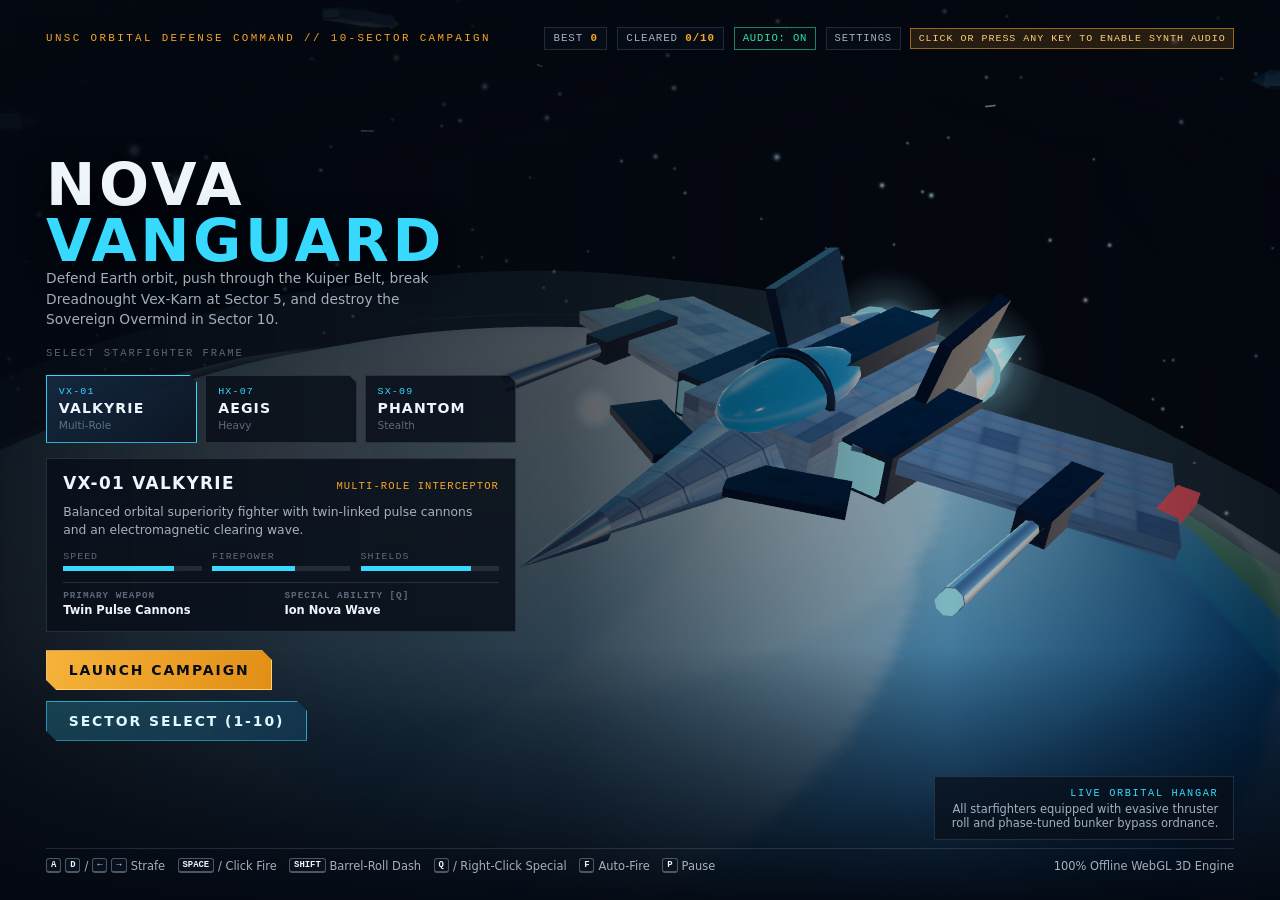
==== commit 7097c8e7: "WIP(nova-vanguard): Safari iframe audio fix and audio/gameplay overhaul in progress Snapshot of ongo" ====
--- a/games/Nova_Vanguard.html
+++ b/games/Nova_Vanguard.html
@@ -748,12 +748,57 @@
   .controls-strip { display: none; }
 }
 
+/* Damage / low-hull vignette */
+#fx-damage {
+  position: fixed; inset: 0; z-index: 6; pointer-events: none; opacity: 0;
+  background: radial-gradient(ellipse 75% 70% at 50% 50%, transparent 52%, rgba(255, 30, 60, 0.42) 88%, rgba(160, 0, 20, 0.7) 100%);
+  mix-blend-mode: screen;
+}
+#fx-damage.is-low { animation: lowHullPulse 1.1s ease-in-out infinite; }
+@keyframes lowHullPulse { 0%, 100% { opacity: 0.18; } 50% { opacity: 0.55; } }
+
+/* Audio gate: visible in every mode until the AudioContext is truly running */
+#audio-gate {
+  position: fixed; left: 50%; top: 64px; transform: translateX(-50%); z-index: 40;
+  display: none; align-items: center; gap: 0.7em;
+  padding: 0.62em 1.15em; pointer-events: auto; cursor: pointer;
+  background: rgba(30, 20, 4, 0.92); border: 1px solid rgba(245, 166, 35, 0.85);
+  color: #ffd07a; font-family: var(--f-mono); font-size: clamp(11px, 0.8vw + 0.3vh, 14px);
+  letter-spacing: 0.1em; text-transform: uppercase;
+  box-shadow: 0 0 24px rgba(245, 166, 35, 0.35);
+  animation: pulseHint 1.6s ease-in-out infinite;
+}
+#audio-gate.is-visible { display: inline-flex; }
+#audio-gate .gate-icon {
+  width: 0.9em; height: 0.9em; border-radius: 50%; background: var(--amber);
+  box-shadow: 0 0 10px var(--amber);
+}
+.hud-icon-btn.is-locked { border-color: rgba(245, 166, 35, 0.85); color: #ffd07a; animation: pulseHint 1.6s ease-in-out infinite; }
+
+/* Settings modal */
+.settings-grid { display: flex; flex-direction: column; gap: 1rem; margin-bottom: 1.3rem; }
+.settings-row { display: grid; grid-template-columns: 9.5em 1fr 3.4em; align-items: center; gap: 0.9em; }
+.settings-row label, .settings-label {
+  font-family: var(--f-mono); font-size: 0.74em; letter-spacing: 0.14em; text-transform: uppercase; color: var(--ink-2);
+}
+.settings-row output { font-family: var(--f-mono); font-size: 0.8em; color: var(--cyan); text-align: right; }
+.settings-row input[type="range"] { width: 100%; accent-color: #38d9ff; cursor: pointer; }
+.seg-group { display: flex; gap: 0.4em; flex-wrap: wrap; grid-column: 2 / span 2; }
+.seg-btn {
+  padding: 0.42em 0.85em; border: 1px solid var(--line-hi); background: rgba(10, 18, 30, 0.85);
+  font-family: var(--f-mono); font-size: 0.74em; letter-spacing: 0.1em; text-transform: uppercase; color: var(--ink-2);
+}
+.seg-btn.is-on { border-color: var(--cyan); color: #dff8ff; background: rgba(56, 217, 255, 0.2); }
+.settings-note { font-size: 0.78em; color: var(--ink-3); line-height: 1.45; margin-top: -0.3rem; }
+
 </style>
 </head>
 <body>
   <div id="viewport" aria-label="Nova Vanguard 3D Space Battlefield"></div>
   <div id="fx-vignette" aria-hidden="true"></div>
   <div id="fx-flash" aria-hidden="true"></div>
+  <div id="fx-damage" aria-hidden="true"></div>
+  <button type="button" id="audio-gate" aria-live="polite"><span class="gate-icon" aria-hidden="true"></span><span id="audio-gate-text">Sound is off: click, tap or press any key to enable audio</span></button>
   <div id="float-layer" aria-hidden="true"></div>
 
   <div id="ui">
@@ -765,6 +810,7 @@
           <div class="meta-chip" id="chip-best">BEST <strong>0</strong></div>
           <div class="meta-chip" id="chip-progress">CLEARED <strong>0/10</strong></div>
           <button type="button" class="hud-icon-btn is-on" id="btn-title-audio" title="Toggle Audio &amp; Hangar Synth (M)">AUDIO: ON</button>
+          <button type="button" class="hud-icon-btn" id="btn-title-settings" title="Audio &amp; graphics settings">SETTINGS</button>
           <span class="audio-unlock-hint" id="audio-unlock-hint">CLICK OR PRESS ANY KEY TO ENABLE SYNTH AUDIO</span>
         </div>
       </div>
@@ -974,8 +1020,50 @@
         <p class="modal-sub">Controls: A/D or Arrows to strafe, Space to fire, Shift for barrel-roll dash, Q for Special Weapon, F to toggle Auto-Fire.</p>
         <div class="pause-stack">
           <button type="button" class="nv-btn nv-btn-primary" id="btn-resume">Resume Mission</button>
+          <button type="button" class="nv-btn nv-btn-cyan" id="btn-pause-settings">Audio &amp; Graphics Settings</button>
           <button type="button" class="nv-btn" id="btn-restart-stage">Restart Current Sector</button>
           <button type="button" class="nv-btn" id="btn-pause-hangar">Return to Launch Hangar</button>
+        </div>
+      </div>
+    </div>
+
+    <!-- ==================== SETTINGS MODAL ==================== -->
+    <div id="modal-settings" class="modal-backdrop" role="dialog" aria-modal="true" aria-label="Settings">
+      <div class="modal-panel modal-panel-sm">
+        <div class="modal-kicker">SYSTEMS CONFIGURATION</div>
+        <h2 class="modal-title">Settings</h2>
+        <div class="settings-grid">
+          <div class="settings-row">
+            <label for="set-music">Music</label>
+            <input type="range" id="set-music" min="0" max="100" step="1" value="80" />
+            <output id="set-music-val">80</output>
+          </div>
+          <div class="settings-row">
+            <label for="set-sfx">Effects</label>
+            <input type="range" id="set-sfx" min="0" max="100" step="1" value="85" />
+            <output id="set-sfx-val">85</output>
+          </div>
+          <div class="settings-row">
+            <span class="settings-label">Graphics</span>
+            <div class="seg-group" id="set-quality">
+              <button type="button" class="seg-btn" data-val="auto">Auto</button>
+              <button type="button" class="seg-btn" data-val="high">High (bloom)</button>
+              <button type="button" class="seg-btn" data-val="low">Low</button>
+            </div>
+          </div>
+          <div class="settings-row">
+            <span class="settings-label">Screen shake</span>
+            <div class="seg-group" id="set-shake">
+              <button type="button" class="seg-btn" data-val="1">Full</button>
+              <button type="button" class="seg-btn" data-val="0.5">Reduced</button>
+              <button type="button" class="seg-btn" data-val="0">Off</button>
+            </div>
+          </div>
+          <p class="settings-note">M toggles all audio. Auto graphics starts on High and drops to Low if the frame rate stays low.</p>
+        </div>
+        <div class="modal-actions">
+          <button type="button" class="nv-btn nv-btn-primary nv-btn-sm" id="btn-settings-close">Done</button>
+          <button type="button" class="nv-btn nv-btn-sm" id="btn-settings-test">Test sound</button>
         </div>
       </div>
     </div>
@@ -1463,313 +1551,475 @@
 })(window.NV = window.NV || {});
 
 
-/* ===== 02_audio.js — Procedural Web Audio Synthesizer, Spatial SFX & Multi-Track Sequencer ===== */
+/* ===== 02_audio.js — Procedural Web Audio Synthesizer, Spatial SFX & Adaptive Multi-Track Score ===== */
 (function (NV) {
   'use strict';
 
   const clamp = (v, lo, hi) => Math.max(lo, Math.min(hi, v));
   const mtof = (midi) => 440 * Math.pow(2, (midi - 69) / 12);
-
-  // Classic Space Invaders 4-note descending sub-bass motif (G2, F2, E2, D2)
-  const INVADER_PULSE_HZ = [98.0, 87.31, 82.41, 73.42];
-
-  // Hangar / Title 64-step Synthwave Progression: Dm9 -> Bbmaj7 -> Gm7 -> A7sus4/A7
-  const HANGAR_BARS = [
-    {
-      bass: 38,
-      pad: [50, 53, 57, 64],
-      arp: [62, 65, 69, 76, 69, 65, 74, 69],
-    },
-    {
-      bass: 46,
-      pad: [46, 50, 53, 57],
-      arp: [58, 62, 65, 69, 65, 62, 72, 69],
-    },
-    {
-      bass: 43,
-      pad: [55, 58, 62, 65],
-      arp: [67, 70, 74, 77, 74, 70, 69, 65],
-    },
-    {
-      bass: 45,
-      pad: [45, 52, 55, 62],
-      padLate: [45, 52, 55, 61],
-      arp: [57, 62, 64, 69, 67, 64, 61, 64],
-    },
-  ];
-
-  // Cinema 32-step Score
-  const CINEMA_PULSE = [
-    38, 38, 38, 50, 38, 38, 48, 38,
-    46, 46, 46, 45, 43, 43, 45, 45,
-  ];
-  const CINEMA_PINGS = { 4: 81, 14: 77, 20: 86, 30: 76 };
-
-  // Battle 64-step Driving Arcade Sci-Fi Score (Dm -> Bb -> Gm -> A)
-  const BATTLE_BARS = [
-    { bass: 38, arp: [62, 65, 69, 74] },
-    { bass: 46, arp: [58, 62, 65, 70] },
-    { bass: 43, arp: [55, 58, 62, 67] },
-    { bass: 45, arp: [57, 61, 64, 69] },
-  ];
-  const BATTLE_MELODY = {
-    0: [74, 2.5], 3: [69, 1.0], 4: [77, 2.5], 7: [76, 1.0], 8: [74, 1.8], 10: [72, 1.8], 12: [69, 3.2],
-    16: [70, 2.5], 19: [65, 1.0], 20: [74, 2.5], 23: [72, 1.0], 24: [70, 1.8], 26: [69, 1.8], 28: [65, 3.2],
-    32: [67, 1.8], 34: [70, 1.8], 36: [74, 2.5], 39: [77, 1.4], 40: [76, 1.8], 42: [74, 1.8], 44: [70, 3.2],
-    48: [69, 1.8], 50: [73, 1.8], 52: [76, 3.2], 56: [79, 1.8], 58: [77, 1.8], 60: [76, 1.8], 62: [73, 1.8],
+  const rnd = (a, b) => a + Math.random() * (b - a);
+  const jit = (x, pct) => x * (1 + (Math.random() * 2 - 1) * pct);
+
+  function mulberry32(seed) {
+    let a = seed | 0;
+    return function () {
+      a = (a + 0x6D2B79F5) | 0;
+      let t = Math.imul(a ^ (a >>> 15), 1 | a);
+      t = (t + Math.imul(t ^ (t >>> 7), 61 | t)) ^ t;
+      return ((t ^ (t >>> 14)) >>> 0) / 4294967296;
+    };
+  }
+
+  const UA = (typeof navigator !== 'undefined' && navigator.userAgent) || '';
+  const IS_IOS = /iPad|iPhone|iPod/.test(UA) || (/Macintosh/.test(UA) && typeof navigator !== 'undefined' && navigator.maxTouchPoints > 1);
+
+  // Events that WebKit and Chromium both accept as user activation. Context creation only ever happens inside these.
+  const GESTURE_EVENTS = ['click', 'pointerup', 'mouseup', 'touchend', 'keydown', 'keyup'];
+  const NON_ACTIVATING_KEYS = new Set(['Escape', 'Shift', 'Control', 'Alt', 'Meta', 'CapsLock', 'Fn', 'OS', 'Unidentified']);
+
+  // ==================== MUSIC THEORY TABLES ====================
+  const QUAL = {
+    maj: [0, 4, 7], min: [0, 3, 7], m7: [0, 3, 7, 10], maj7: [0, 4, 7, 11], dom7: [0, 4, 7, 10],
+    sus4: [0, 5, 7], sus2: [0, 2, 7], m9: [0, 3, 7, 10, 14], add9: [0, 4, 7, 14], pow: [0, 7, 12],
   };
-
-  // Boss 64-step 145+ BPM Theme (C minor / Phrygian Dominant)
-  const BOSS_STABS = new Set([0, 6, 10, 16, 22, 26, 32, 38, 42, 48, 54, 58]);
-  const BOSS_KICKS = new Set([0, 2, 4, 8, 10, 12, 14]);
-  const BOSS_LEAD = {
-    0: [72, 2.0], 6: [75, 2.0], 10: [74, 2.0], 12: [73, 3.0],
-    16: [72, 2.0], 20: [75, 2.0], 24: [79, 2.0], 28: [77, 3.0],
-    32: [77, 2.0], 36: [79, 2.0], 40: [80, 2.0], 44: [79, 3.0],
-    48: [85, 1.4], 50: [84, 1.4], 52: [80, 1.4], 54: [79, 1.4], 56: [76, 2.0], 60: [73, 3.2],
+  const MINOR = [0, 2, 3, 5, 7, 8, 10];
+  const MAJOR = [0, 2, 4, 5, 7, 9, 11];
+  const PHRYG = [0, 1, 3, 5, 7, 8, 10];
+
+  // One-bar rhythm templates for the melody generator: [step, lengthInSteps]
+  const RHY = {
+    sparse: [
+      [[0, 6], [8, 4], [12, 4]],
+      [[0, 4], [6, 2], [8, 8]],
+      [[0, 8], [10, 2], [12, 4]],
+      [[2, 2], [4, 4], [8, 6], [14, 2]],
+    ],
+    mid: [
+      [[0, 3], [3, 3], [6, 2], [8, 4], [12, 2], [14, 2]],
+      [[0, 2], [2, 2], [4, 4], [8, 2], [10, 2], [12, 4]],
+      [[0, 4], [4, 2], [6, 2], [8, 3], [11, 3], [14, 2]],
+      [[0, 2], [3, 1], [4, 2], [6, 2], [8, 6], [14, 2]],
+      [[0, 6], [6, 2], [8, 2], [10, 2], [12, 4]],
+    ],
+    busy: [
+      [[0, 2], [2, 1], [3, 1], [4, 2], [6, 2], [8, 2], [10, 2], [12, 1], [13, 1], [14, 2]],
+      [[0, 3], [3, 3], [6, 2], [8, 2], [10, 1], [11, 1], [12, 4]],
+      [[0, 1], [1, 1], [2, 2], [4, 2], [6, 2], [8, 3], [11, 3], [14, 2]],
+      [[0, 2], [2, 2], [4, 1], [5, 1], [6, 2], [8, 4], [12, 2], [14, 2]],
+    ],
+    cad: [
+      [[0, 4], [4, 4], [8, 8]],
+      [[0, 2], [2, 2], [4, 12]],
+      [[0, 6], [6, 2], [8, 8]],
+      [[0, 3], [3, 3], [6, 10]],
+    ],
   };
 
-  // Victory 64-step D Major Heroic Score
-  const VICTORY_BARS = [
-    { bass: 38, pad: [50, 54, 57, 62], arp: [62, 66, 69, 74] },
-    { bass: 49, pad: [49, 52, 57, 64], arp: [64, 69, 73, 76] },
-    { bass: 47, pad: [47, 54, 57, 62], arp: [62, 66, 71, 74] },
-    { bass: 43, bassLate: 45, pad: [55, 59, 62, 66], padLate: [57, 61, 64, 67], arp: [67, 71, 74, 78] },
-  ];
-  const VICTORY_MELODY = {
-    0: [74, 3.0], 4: [78, 2.0], 6: [81, 2.0], 8: [86, 3.6], 12: [85, 3.0],
-    16: [81, 3.0], 20: [76, 2.0], 22: [81, 2.0], 24: [85, 3.6], 28: [81, 3.0],
-    32: [78, 3.0], 36: [83, 2.0], 38: [81, 2.0], 40: [78, 3.6], 44: [74, 3.0],
-    48: [79, 3.0], 52: [81, 2.0], 54: [83, 2.0], 56: [85, 3.2], 60: [88, 3.6],
+  // Track definitions. Chords are [semitone offset from key root, quality], one per bar (looped).
+  const TRACKS = {
+    hangar: {
+      bpm: 92, key: 38, scale: MINOR, lead: { lo: 69, hi: 86, dens: 'sparse' },
+      order: ['A', 'B', 'A', 'C'],
+      sections: {
+        A: { bars: 8, chords: [[0, 'm9'], [8, 'maj7'], [5, 'm7'], [7, 'sus4'], [0, 'm9'], [8, 'maj7'], [3, 'maj7'], [7, 'dom7']] },
+        B: { bars: 8, chords: [[3, 'maj7'], [10, 'add9'], [0, 'm7'], [8, 'maj7'], [3, 'maj7'], [10, 'maj'], [5, 'm7'], [7, 'sus4']], lead: true },
+        C: { bars: 8, chords: [[8, 'maj7'], [10, 'add9'], [0, 'm9'], [0, 'm9'], [5, 'm7'], [3, 'maj7'], [7, 'sus4'], [7, 'dom7']], lead: true },
+      },
+    },
+    cinema: {
+      bpm: 100, key: 38, scale: MINOR, lead: { lo: 67, hi: 84, dens: 'sparse' },
+      order: ['A', 'B'],
+      sections: {
+        A: { bars: 4, chords: [[0, 'min'], [8, 'maj'], [5, 'min'], [7, 'sus4']] },
+        B: { bars: 4, chords: [[0, 'min'], [1, 'maj'], [0, 'min'], [7, 'dom7']] },
+      },
+    },
+    battle: {
+      bpm: 128, key: 38, scale: MINOR, lead: { lo: 67, hi: 88, dens: 'mid' },
+      order: ['A', 'B', 'C', 'D'],
+      sections: {
+        A: { bars: 8, chords: [[0, 'min'], [8, 'maj'], [10, 'maj'], [7, 'min']], march: true },
+        B: { bars: 8, chords: [[5, 'min'], [0, 'min'], [8, 'maj'], [7, 'dom7'], [5, 'min'], [0, 'min'], [3, 'maj'], [7, 'dom7']], lead: true },
+        C: { bars: 8, chords: [[0, 'min'], [10, 'maj'], [8, 'maj'], [10, 'maj'], [0, 'min'], [10, 'maj'], [8, 'maj'], [7, 'sus4']], lead: true, drive: true },
+        D: { bars: 4, chords: [[8, 'maj7'], [10, 'add9'], [0, 'm9'], [7, 'sus4']], breakdown: true, lead: true },
+      },
+    },
+    boss: {
+      bpm: 150, key: 36, scale: PHRYG, lead: { lo: 67, hi: 87, dens: 'busy' },
+      order: ['A', 'B'],
+      sections: {
+        A: { bars: 8, chords: [[0, 'min'], [1, 'maj'], [0, 'min'], [1, 'maj'], [8, 'maj'], [7, 'dom7'], [8, 'maj'], [7, 'dom7']] },
+        B: { bars: 8, chords: [[5, 'min'], [1, 'maj'], [0, 'min'], [0, 'min'], [5, 'min'], [8, 'maj'], [7, 'dom7'], [7, 'dom7']], lead: true },
+      },
+    },
+    victory: {
+      bpm: 116, key: 38, scale: MAJOR, lead: { lo: 69, hi: 90, dens: 'mid' },
+      order: ['A', 'B'],
+      sections: {
+        A: { bars: 8, chords: [[0, 'maj'], [7, 'maj'], [9, 'min'], [5, 'maj'], [0, 'maj'], [7, 'maj'], [5, 'maj'], [7, 'sus4']], lead: true },
+        B: { bars: 8, chords: [[5, 'maj7'], [7, 'maj'], [9, 'min'], [9, 'm7'], [2, 'min'], [7, 'maj'], [0, 'add9'], [7, 'dom7']], lead: true },
+      },
+    },
+    gameover: {
+      bpm: 66, key: 45, scale: MINOR, lead: { lo: 64, hi: 81, dens: 'sparse' },
+      order: ['A'],
+      sections: {
+        A: { bars: 4, chords: [[0, 'm9'], [8, 'maj7'], [5, 'm7'], [7, 'sus4']], lead: true },
+      },
+    },
   };
+
+  // Per-sector transposition so every sector's battle theme sits in its own key.
+  const SECTOR_TRANSPOSE = [0, 2, -2, 3, 0, 5, -3, 1, -1, 0];
+
+  // Overall mix calibration (linear gains). Tuned so battle sits around -16 dBFS RMS after the master chain.
+  const MIX = { music: 0.62, sfx: 0.72, makeup: 1.32, out: 0.94 };
+
+  function buildSilentWavUri(secs = 0.5, sr = 8000) {
+    const n = Math.floor(secs * sr);
+    const buf = new ArrayBuffer(44 + n * 2);
+    const v = new DataView(buf);
+    const w = (o, s) => { for (let i = 0; i < s.length; i++) v.setUint8(o + i, s.charCodeAt(i)); };
+    w(0, 'RIFF'); v.setUint32(4, 36 + n * 2, true); w(8, 'WAVE'); w(12, 'fmt ');
+    v.setUint32(16, 16, true); v.setUint16(20, 1, true); v.setUint16(22, 1, true);
+    v.setUint32(24, sr, true); v.setUint32(28, sr * 2, true); v.setUint16(32, 2, true); v.setUint16(34, 16, true);
+    w(36, 'data'); v.setUint32(40, n * 2, true);
+    for (let i = 0; i < n; i++) v.setInt16(44 + i * 2, i % 2 ? 1 : -1, true); // +-1 LSB: inaudible but "real" audio
+    const bytes = new Uint8Array(buf);
+    let bin = '';
+    for (let i = 0; i < bytes.length; i++) bin += String.fromCharCode(bytes[i]);
+    return 'data:audio/wav;base64,' + btoa(bin);
+  }
 
   const Audio = {
     ctx: null,
-    compressor: null,
-    master: null,
-    sfxGain: null,
-    musicGain: null,
-    reverbNode: null,
-    reverbSend: null,
-    reverbReturn: null,
-    noiseBuf: null,
-    silentBuf: null,
+    master: null,      // final output gain (mute lives here), after the limiter
+    limiter: null,
+    glue: null,
+    mix: null,
+    musicGain: null,   // user music volume
+    musicDuck: null,   // momentary ducking under big SFX
+    musicFilter: null, // pause muffle
+    drumBus: null, bassBus: null, padBus: null, leadBus: null,
+    sfxGain: null,     // user SFX volume
+    reverbIn: null, delayIn: null,
+    noiseBuf: null, silentBuf: null,
+    _distCurve: null,
 
     muted: false,
+    musicVol: 0.8,
+    sfxVol: 0.85,
+    paused: false,
     _unlocked: false,
     _listenersBound: false,
     _tickerId: null,
-    _activePads: [],
+    _longVoices: [],
     _lastSfxAt: {},
-
-    musicMode: 'hangar', // 'idle' | 'hangar' | 'cinema' | 'battle' | 'boss' | 'victory'
+    _sfxEnds: [],
+    _recentBooms: 0,
+    _recentBoomAt: 0,
+    _needsRecreate: false,
+    _recreateCount: 0,
+    _autoSuspended: false,
+    _htmlAudio: null,
+
+    musicMode: 'hangar',
     intensity: 0,
+    _smoothInt: 0,
+    sector: 1,
+    bossPhase: 1,
     nextNoteTime: 0,
-    seqStep: 0,
-    marchStep: 0,
-    marchTimer: 0,
-    bossStep: 0,
-    bossTimer: 0,
-
-    ufoOsc: null,
-    ufoGain: null,
-    ufoLfo: null,
-    ufoPanner: null,
-
+    song: null,
+
+    ufoOsc: null, ufoGain: null, ufoLfo: null, ufoPanner: null,
+
+    // init() never creates the AudioContext. Creation happens only inside a user gesture (see unlock()).
     init() {
       this._bindUnlockListeners();
-      if (this.ctx) {
-        if (this.ctx.state !== 'running') {
-          try {
-            const p = this.ctx.resume();
-            if (p && typeof p.catch === 'function') p.catch(() => {});
-          } catch (_) {}
-        }
-        this._startMusicTicker();
-        return this.ctx;
-      }
-
+      if (this.ctx) this._startMusicTicker();
+      return this.ctx;
+    },
+
+    _create() {
       const AC = typeof window !== 'undefined' && (window.AudioContext || window.webkitAudioContext);
       if (!AC) return null;
-
-      try {
-        this.ctx = new AC({ latencyHint: 'interactive' });
-      } catch (_) {
-        try {
-          this.ctx = new AC();
-        } catch (_e2) {
-          return null;
-        }
-      }
-
-      // Master compressor prevents clipping during intense boss explosions + synth stacks
-      if (typeof this.ctx.createDynamicsCompressor === 'function') {
-        this.compressor = this.ctx.createDynamicsCompressor();
-        this.compressor.threshold.value = -14;
-        this.compressor.knee.value = 12;
-        this.compressor.ratio.value = 4.5;
-        this.compressor.attack.value = 0.003;
-        this.compressor.release.value = 0.16;
+      let ctx = null;
+      try { ctx = new AC({ latencyHint: 'interactive' }); } catch (_) {
+        try { ctx = new AC(); } catch (_e) { return null; }
+      }
+      this.ctx = ctx;
+      this._needsRecreate = false;
+      this._buildGraph();
+      try { ctx.onstatechange = () => this._handleStateChange(); } catch (_) {}
+      this._resetSong();
+      this._startMusicTicker();
+      return ctx;
+    },
+
+    _buildGraph() {
+      const ctx = this.ctx;
+      const sr = ctx.sampleRate || 44100;
+
+      // Master chain: mix -> glue compressor -> makeup -> brickwall-ish limiter -> master (mute) -> out
+      this.mix = ctx.createGain();
+      this.mix.gain.value = 1;
+      const mkComp = (th, knee, ratio, att, rel) => {
+        if (typeof ctx.createDynamicsCompressor !== 'function') { const g = ctx.createGain(); return g; }
+        const c = ctx.createDynamicsCompressor();
+        c.threshold.value = th; c.knee.value = knee; c.ratio.value = ratio; c.attack.value = att; c.release.value = rel;
+        return c;
+      };
+      this.glue = mkComp(-20, 10, 2.6, 0.012, 0.22);
+      const makeup = ctx.createGain();
+      makeup.gain.value = MIX.makeup;
+      this.limiter = mkComp(-3, 0, 20, 0.0015, 0.1);
+      this.master = ctx.createGain();
+      this.master.gain.value = this.muted ? 0 : MIX.out;
+      this.mix.connect(this.glue);
+      this.glue.connect(makeup);
+      makeup.connect(this.limiter);
+      this.limiter.connect(this.master);
+      this.master.connect(ctx.destination);
+
+      // Music: buses -> musicFilter (pause muffle) -> musicDuck -> musicGain (user vol) -> mix
+      this.musicGain = ctx.createGain();
+      this.musicDuck = ctx.createGain();
+      this.musicFilter = ctx.createBiquadFilter();
+      this.musicFilter.type = 'lowpass';
+      this.musicFilter.frequency.value = 20000;
+      this.musicFilter.Q.value = 0.5;
+      this.musicFilter.connect(this.musicDuck);
+      this.musicDuck.connect(this.musicGain);
+      this.musicGain.connect(this.mix);
+      this.drumBus = ctx.createGain(); this.drumBus.gain.value = 1.0;
+      this.bassBus = ctx.createGain(); this.bassBus.gain.value = 1.0;
+      this.padBus = ctx.createGain(); this.padBus.gain.value = 1.0;
+      this.leadBus = ctx.createGain(); this.leadBus.gain.value = 1.0;
+      [this.drumBus, this.bassBus, this.padBus, this.leadBus].forEach((b) => b.connect(this.musicFilter));
+
+      // SFX bus
+      this.sfxGain = ctx.createGain();
+      this.sfxGain.connect(this.mix);
+      this._applyVolumes(true);
+
+      // Shared reverb (synthetic stereo IR)
+      this.reverbIn = ctx.createGain();
+      this.reverbIn.gain.value = 1;
+      const verbOut = ctx.createGain();
+      verbOut.gain.value = 0.42;
+      if (typeof ctx.createConvolver === 'function') {
+        const conv = ctx.createConvolver();
+        conv.buffer = this._buildImpulseResponse(2.1, 2.6);
+        this.reverbIn.connect(conv);
+        conv.connect(verbOut);
       } else {
-        this.compressor = this.ctx.createGain();
-        this.compressor.gain.value = 1;
-      }
-
-      this.master = this.ctx.createGain();
-      this.master.gain.value = this.muted ? 0 : 0.78;
-
-      this.compressor.connect(this.master);
-      this.master.connect(this.ctx.destination);
-
-      this.sfxGain = this.ctx.createGain();
-      this.sfxGain.gain.value = 0.8;
-      this.sfxGain.connect(this.compressor);
-
-      this.musicGain = this.ctx.createGain();
-      this.musicGain.gain.value = 0.44;
-      this.musicGain.connect(this.compressor);
-
-      // Synthetic stereo impulse-response ConvolverNode reverb bus
-      this.reverbSend = this.ctx.createGain();
-      this.reverbSend.gain.value = 0.45;
-      this.reverbReturn = this.ctx.createGain();
-      this.reverbReturn.gain.value = 0.28;
-
-      if (typeof this.ctx.createConvolver === 'function') {
-        this.reverbNode = this.ctx.createConvolver();
-        this.reverbNode.buffer = this._buildImpulseResponse(1.65, 2.7);
-        this.reverbSend.connect(this.reverbNode);
-        this.reverbNode.connect(this.reverbReturn);
-        this.reverbReturn.connect(this.compressor);
+        this.reverbIn.connect(verbOut);
+      }
+      verbOut.connect(this.mix);
+
+      // Stereo ping-pong delay for arps/leads (music only, follows the muffle filter)
+      this.delayIn = ctx.createGain();
+      const dl = ctx.createDelay(1.5);
+      const dr = ctx.createDelay(1.5);
+      const fb = ctx.createGain();
+      const tone = ctx.createBiquadFilter();
+      tone.type = 'lowpass'; tone.frequency.value = 2600;
+      fb.gain.value = 0.34;
+      const merger = typeof ctx.createChannelMerger === 'function' ? ctx.createChannelMerger(2) : null;
+      this.delayIn.connect(tone);
+      tone.connect(dl);
+      dl.connect(dr);
+      dr.connect(fb);
+      fb.connect(dl);
+      const dOut = ctx.createGain();
+      dOut.gain.value = 0.5;
+      if (merger) {
+        dl.connect(merger, 0, 0);
+        dr.connect(merger, 0, 1);
+        merger.connect(dOut);
       } else {
-        this.reverbSend.connect(this.reverbReturn);
-        this.reverbReturn.connect(this.compressor);
-      }
-
-      // Subtle global SFX ambience into reverb bus
-      const sfxVerbTap = this.ctx.createGain();
-      sfxVerbTap.gain.value = 0.16;
-      this.sfxGain.connect(sfxVerbTap);
-      sfxVerbTap.connect(this.reverbSend);
-
-      // Shared white-noise buffer for explosions, thrusters, drums & radio squelch
-      const sr = this.ctx.sampleRate || 44100;
-      const len = Math.floor(sr * 1.5);
-      this.noiseBuf = this.ctx.createBuffer(1, len, sr);
-      const data = this.noiseBuf.getChannelData(0);
-      for (let i = 0; i < len; i++) data[i] = Math.random() * 2 - 1;
-
-      // 1-sample silent buffer for instant Chromium / iOS / iframe gesture unlock
-      this.silentBuf = this.ctx.createBuffer(1, 1, sr);
-
-      try {
-        this.ctx.onstatechange = () => this._handleStateChange();
-      } catch (_) {}
-
-      this._startMusicTicker();
-      this._handleStateChange();
-      return this.ctx;
-    },
-
-    _buildImpulseResponse(duration = 1.65, decay = 2.7) {
+        dl.connect(dOut); dr.connect(dOut);
+      }
+      dOut.connect(this.musicFilter);
+      this._delayL = dl; this._delayR = dr;
+
+      // Noise + silent buffers
+      const len = Math.floor(sr * 2);
+      this.noiseBuf = ctx.createBuffer(1, len, sr);
+      const d = this.noiseBuf.getChannelData(0);
+      for (let i = 0; i < len; i++) d[i] = Math.random() * 2 - 1;
+      this.silentBuf = ctx.createBuffer(1, 1, sr);
+
+      // Soft-clip curve for gritty hits
+      const n = 1024;
+      this._distCurve = new Float32Array(n);
+      for (let i = 0; i < n; i++) {
+        const x = (i / (n - 1)) * 2 - 1;
+        this._distCurve[i] = Math.tanh(x * 3.2) / Math.tanh(3.2);
+      }
+      this._canPan = typeof ctx.createStereoPanner === 'function';
+    },
+
+    _buildImpulseResponse(duration, decay) {
       const sr = this.ctx.sampleRate || 44100;
       const len = Math.max(1, Math.floor(sr * duration));
       const buf = this.ctx.createBuffer(2, len, sr);
-      const preDelay = Math.floor(sr * 0.014);
+      const pre = Math.floor(sr * 0.018);
       for (let ch = 0; ch < 2; ch++) {
-        const channel = buf.getChannelData(ch);
+        const c = buf.getChannelData(ch);
         let lp = 0;
         for (let i = 0; i < len; i++) {
-          if (i < preDelay) {
-            channel[i] = 0;
-            continue;
-          }
-          const t = (i - preDelay) / Math.max(1, len - preDelay);
-          const env = Math.pow(1 - t, decay) * Math.min(1, (i - preDelay) / (sr * 0.01));
-          const white = Math.random() * 2 - 1;
-          lp = lp * 0.64 + white * 0.36;
-          channel[i] = lp * env;
+          if (i < pre) { c[i] = 0; continue; }
+          const t = (i - pre) / Math.max(1, len - pre);
+          const env = Math.pow(1 - t, decay) * Math.min(1, (i - pre) / (sr * 0.008));
+          lp = lp * 0.55 + (Math.random() * 2 - 1) * 0.45;
+          c[i] = lp * env;
         }
       }
       return buf;
     },
 
+    // ==================== UNLOCK / LIFECYCLE ====================
     _bindUnlockListeners() {
       if (this._listenersBound || typeof window === 'undefined') return;
       this._listenersBound = true;
-      const onGesture = () => this.unlock();
-      const events = ['pointerdown', 'mousedown', 'click', 'keydown', 'touchstart', 'touchend'];
-      events.forEach((ev) => {
+      const onGesture = (e) => {
+        if (e && e.type && e.type.startsWith('key') && NON_ACTIVATING_KEYS.has(e.key)) return;
+        this.unlock();
+      };
+      GESTURE_EVENTS.forEach((ev) => {
         window.addEventListener(ev, onGesture, { capture: true, passive: true });
-        if (typeof document !== 'undefined') {
-          document.addEventListener(ev, onGesture, { capture: true, passive: true });
-        }
       });
       if (typeof document !== 'undefined') {
         document.addEventListener('visibilitychange', () => {
-          if (!document.hidden && this.ctx && this._unlocked && this.ctx.state !== 'running') {
-            this.unlock();
+          if (!this.ctx) return;
+          if (document.hidden) {
+            if (this.ctx.state === 'running') {
+              this._autoSuspended = true;
+              try { const p = this.ctx.suspend(); if (p && p.catch) p.catch(() => {}); } catch (_) {}
+            }
+          } else {
+            this._tryResume();
           }
         });
       }
-      window.addEventListener('focus', () => {
-        if (this.ctx && this._unlocked && this.ctx.state !== 'running') {
-          this.unlock();
-        }
-      });
-    },
-
+      window.addEventListener('focus', () => this._tryResume());
+      window.addEventListener('pageshow', () => this._tryResume());
+    },
+
+    // Resume without a gesture (only valid after an earlier successful unlock, e.g. returning to the tab).
+    _tryResume() {
+      const ctx = this.ctx;
+      if (!ctx || ctx.state === 'running' || ctx.state === 'closed' || !this._unlocked) return;
+      if (typeof document !== 'undefined' && document.hidden) return;
+      this._autoSuspended = false;
+      try {
+        const p = ctx.resume();
+        if (p && p.then) p.then(() => this._handleStateChange(), () => {});
+      } catch (_) {}
+    },
+
+    _iosSession() {
+      try {
+        if (typeof navigator !== 'undefined' && navigator.audioSession && navigator.audioSession.type !== 'playback') {
+          navigator.audioSession.type = 'playback'; // route Web Audio as media: ignores the iOS ring/silent switch
+        }
+      } catch (_) {}
+      if (!IS_IOS || this._htmlAudio || (typeof navigator !== 'undefined' && navigator.audioSession)) return;
+      // Older iOS: a looping near-silent media element started inside the gesture switches the audio session category.
+      try {
+        const el = document.createElement('audio');
+        el.setAttribute('playsinline', '');
+        el.setAttribute('x-webkit-airplay', 'deny');
+        el.preload = 'auto';
+        el.loop = true;
+        el.src = buildSilentWavUri();
+        const p = el.play();
+        if (p && p.catch) p.catch(() => {});
+        this._htmlAudio = el;
+      } catch (_) {}
+    },
+
+    // Must be called synchronously from a user-gesture handler.
     unlock() {
-      if (!this.ctx) this.init();
-      if (!this.ctx) return false;
-
-      if (this.ctx.state !== 'running') {
-        // Silent 1-sample buffer forces WebKit / Chromium iframe audio pipeline awake
-        if (this.silentBuf) {
-          try {
-            const src = this.ctx.createBufferSource();
-            src.buffer = this.silentBuf;
-            src.connect(this.ctx.destination);
-            src.start(0);
-            src.stop(0.001);
-          } catch (_) {}
-        }
+      // A context that failed to reach 'running' after a previous gesture is discarded and rebuilt inside this gesture.
+      if (this.ctx && this.ctx.state !== 'running' && (this._needsRecreate || this.ctx.state === 'closed') && this._recreateCount < 6) {
+        this._recreate();
+      }
+      if (!this.ctx) this._create();
+      const ctx = this.ctx;
+      if (!ctx) return false;
+      this._iosSession();
+      if (this._htmlAudio && this._htmlAudio.paused) {
+        try { const p = this._htmlAudio.play(); if (p && p.catch) p.catch(() => {}); } catch (_) {}
+      }
+
+      if (ctx.state !== 'running') {
+        // All synchronous inside the gesture: silent buffer kick + resume().
         try {
-          const p = this.ctx.resume();
+          const src = ctx.createBufferSource();
+          src.buffer = this.silentBuf;
+          src.connect(ctx.destination);
+          src.start(0);
+        } catch (_) {}
+        try {
+          const p = ctx.resume();
           if (p && typeof p.then === 'function') {
-            p.then(() => this._handleStateChange()).catch(() => {});
+            p.then(() => this._handleStateChange(), () => { this._needsRecreate = true; this._handleStateChange(); });
           }
-        } catch (_) {}
-      } else {
-        this._handleStateChange();
-      }
+        } catch (_) { this._needsRecreate = true; }
+        if (!this._checkTimer) {
+          this._checkTimer = setTimeout(() => {
+            this._checkTimer = null;
+            if (this.ctx === ctx && ctx.state !== 'running' && ctx.state !== 'closed' && !(typeof document !== 'undefined' && document.hidden)) {
+              this._needsRecreate = true;
+            }
+            this._handleStateChange();
+          }, 450);
+        }
+      }
+      this._handleStateChange();
       return this.isUnlocked();
+    },
+
+    _recreate() {
+      const old = this.ctx;
+      this._recreateCount++;
+      this.ufoOsc = null; this.ufoLfo = null; this.ufoGain = null; this.ufoPanner = null;
+      this._longVoices = [];
+      this._sfxEnds = [];
+      this.ctx = null;
+      if (old) {
+        try { old.onstatechange = null; } catch (_) {}
+        try { const p = old.close(); if (p && p.catch) p.catch(() => {}); } catch (_) {}
+      }
+      this._create();
     },
 
     isUnlocked() {
       return !!(this.ctx && this.ctx.state === 'running');
     },
 
+    // 'running' | 'locked' (needs a click/key) | 'unsupported'
+    getStatus() {
+      const AC = typeof window !== 'undefined' && (window.AudioContext || window.webkitAudioContext);
+      if (!AC) return 'unsupported';
+      return this.isUnlocked() ? 'running' : 'locked';
+    },
+
     _handleStateChange() {
-      if (!this.ctx) return;
-      const running = this.ctx.state === 'running';
+      const running = this.isUnlocked();
       if (running) {
+        this._needsRecreate = false;
         const now = this._now();
-        if (!this._unlocked || this.nextNoteTime < now - 0.1) {
-          this.nextNoteTime = now + 0.015;
-        }
+        if (!this._unlocked || this.nextNoteTime < now - 0.1) this.nextNoteTime = now + 0.03;
         this._unlocked = true;
         this._scheduleMusic();
       }
       if (typeof window !== 'undefined' && typeof window.CustomEvent === 'function') {
         try {
           window.dispatchEvent(new window.CustomEvent('nv-audio-state', {
-            detail: {
-              unlocked: running,
-              muted: this.muted,
-              mode: this.musicMode,
-              state: this.ctx.state,
-            },
+            detail: { unlocked: running, muted: this.muted, mode: this.musicMode, state: this.ctx ? this.ctx.state : 'none' },
           }));
         } catch (_) {}
       }
@@ -1778,24 +2028,18 @@
     _startMusicTicker() {
       if (this._tickerId || typeof setInterval === 'undefined') return;
       this._tickerId = setInterval(() => {
-        if (!this.ctx || this.muted) return;
-        if (this.ctx.state !== 'running') return;
+        if (!this.ctx || this.muted || this.ctx.state !== 'running') return;
         this._scheduleMusic();
-      }, 28);
+      }, 25);
     },
 
     _now() {
       return this.ctx ? Math.max(this.ctx.currentTime || 0, 0) : 0;
     },
 
-    // Never drops SFX during first-click suspended->running transition
+    // Safe no-op until a gesture has created and started the context. Never creates a context itself.
     _ensureSfxReady() {
-      if (!this.ctx) this.init();
-      if (!this.ctx || this.muted) return false;
-      if (this.ctx.state !== 'running') {
-        this.unlock();
-      }
-      return true;
+      return !!(this.ctx && !this.muted && this.ctx.state === 'running' && this.sfxGain);
     },
 
     _rateOk(key, minGapSec) {
@@ -1806,22 +2050,53 @@
       return true;
     },
 
+    // Voice budget: drop low-priority SFX when too many are already sounding.
+    _budget(dur, priority = 1) {
+      const now = this._now();
+      if (this._sfxEnds.length > 24) this._sfxEnds = this._sfxEnds.filter((e) => e > now);
+      const active = this._sfxEnds.length;
+      if (priority <= 0 && active > 18) return false;
+      if (priority === 1 && active > 30) return false;
+      if (active > 44) return false;
+      this._sfxEnds.push(now + dur);
+      return true;
+    },
+
+    // ==================== VOLUME / MUTE / PAUSE ====================
+    setVolumes(music, sfx) {
+      if (music !== undefined && music !== null) this.musicVol = clamp(Number(music) || 0, 0, 1);
+      if (sfx !== undefined && sfx !== null) this.sfxVol = clamp(Number(sfx) || 0, 0, 1);
+      this._applyVolumes(false);
+    },
+
+    _applyVolumes(immediate) {
+      if (!this.ctx || !this.musicGain) return;
+      const curve = (v) => v * v * 1.0 + v * 0.0; // perceptual-ish (square law)
+      const mg = MIX.music * curve(this.musicVol) * 1.6;
+      const sg = MIX.sfx * curve(this.sfxVol) * 1.4;
+      const now = this._now();
+      if (immediate) {
+        this.musicGain.gain.value = mg;
+        this.sfxGain.gain.value = sg;
+      } else {
+        this.musicGain.gain.setTargetAtTime(mg, now, 0.03);
+        this.sfxGain.gain.setTargetAtTime(sg, now, 0.03);
+      }
+    },
+
     setMuted(m) {
       this.muted = !!m;
       if (this.master && this.ctx) {
         const now = this._now();
         this.master.gain.cancelScheduledValues(now);
-        this.master.gain.setTargetAtTime(this.muted ? 0 : 0.78, now, 0.025);
+        this.master.gain.setTargetAtTime(this.muted ? 0 : MIX.out, now, 0.025);
       }
       if (this.muted) {
         this.stopUfoLoop();
-        this._fadeActivePads();
-      } else {
-        this.unlock();
-        if (this.ctx && this.ctx.state === 'running') {
-          this.nextNoteTime = this._now() + 0.02;
-          this._scheduleMusic();
-        }
+        this._fadeLongVoices(0.1);
+      } else if (this.ctx && this.ctx.state === 'running') {
+        this.nextNoteTime = this._now() + 0.03;
+        this._scheduleMusic();
       }
       this._handleStateChange();
     },
@@ -1831,343 +2106,522 @@
       return this.muted;
     },
 
+    setPaused(p) {
+      this.paused = !!p;
+      if (!this.ctx || !this.musicFilter) return;
+      const now = this._now();
+      this.musicFilter.frequency.cancelScheduledValues(now);
+      this.musicFilter.frequency.setTargetAtTime(this.paused ? 520 : 20000, now, this.paused ? 0.08 : 0.15);
+      this.musicDuck.gain.cancelScheduledValues(now);
+      this.musicDuck.gain.setTargetAtTime(this.paused ? 0.6 : 1, now, 0.1);
+      if (this.paused) this.stopUfoLoop();
+    },
+
+    setMusicParams(p) {
+      if (!p) return;
+      if (p.sector !== undefined) this.sector = clamp(p.sector | 0, 1, 10);
+      if (p.bossPhase !== undefined) this.bossPhase = clamp(p.bossPhase | 0, 1, 3);
+      if (p.intensity !== undefined) this.intensity = clamp(Number(p.intensity) || 0, 0, 1);
+    },
+
     setMusicMode(mode) {
       let resolved = mode || 'hangar';
-      if (resolved === 'idle' && NV.Engine) {
-        if (NV.Engine.mode === 'title' || NV.Engine.mode === 'upgrade') {
-          resolved = 'hangar';
-        } else if (NV.Engine.mode === 'victory') {
-          resolved = 'victory';
-        }
-      }
+      if (resolved === 'idle') {
+        // legacy: 'idle' used to mean pause / silence
+        resolved = (NV.Engine && NV.Engine.mode === 'gameover') ? 'gameover' : this.musicMode;
+      }
+      if (!TRACKS[resolved]) resolved = 'hangar';
+      if (this.paused && resolved !== this.musicMode) this.setPaused(false);
       if (this.musicMode === resolved) return;
       this.musicMode = resolved;
-      this.seqStep = 0;
-      this.marchStep = 0;
-      this.bossStep = 0;
-      this._fadeActivePads();
+      this._resetSong();
+      this._fadeLongVoices(0.18);
       if (resolved !== 'battle') this.stopUfoLoop();
-      if (this.ctx && this.ctx.state === 'running' && resolved !== 'idle' && !this.muted) {
-        this.nextNoteTime = this._now() + 0.02;
+      if (this.ctx && this.ctx.state === 'running' && !this.muted) {
+        this.nextNoteTime = this._now() + 0.05;
         this._scheduleMusic();
       }
     },
 
-    _fadeActivePads() {
-      if (!this.ctx || this._activePads.length === 0) return;
+    _fadeLongVoices(fade = 0.12) {
+      if (!this.ctx || this._longVoices.length === 0) { this._longVoices = []; return; }
       const now = this._now();
-      for (const pad of this._activePads) {
+      for (const v of this._longVoices) {
+        if (v.end <= now) continue;
         try {
-          pad.gain.gain.cancelScheduledValues(now);
-          pad.gain.gain.setValueAtTime(Math.max(0.0001, pad.gain.gain.value || 0.02), now);
-          pad.gain.gain.exponentialRampToValueAtTime(0.0001, now + 0.09);
-          pad.oscs.forEach((o) => {
-            try { o.stop(now + 0.11); } catch (_) {}
-          });
+          v.gain.gain.cancelScheduledValues(now);
+          v.gain.gain.setTargetAtTime(0.0001, now, fade / 3);
+          v.srcs.forEach((o) => { try { o.stop(now + fade + 0.05); } catch (_) {} });
         } catch (_) {}
       }
-      this._activePads = [];
-    },
-
-    _connectOutput(node, dest, pan = 0, reverbAmt = 0) {
-      const target = dest || this.sfxGain;
-      let out = node;
-      if (pan && Math.abs(pan) > 0.01 && typeof this.ctx.createStereoPanner === 'function') {
-        const panner = this.ctx.createStereoPanner();
-        panner.pan.setValueAtTime(clamp(pan, -0.85, 0.85), this._now());
-        out.connect(panner);
-        out = panner;
-      }
-      out.connect(target);
-      if (reverbAmt > 0 && this.reverbSend) {
-        const send = this.ctx.createGain();
-        send.gain.value = reverbAmt;
-        out.connect(send);
-        send.connect(this.reverbSend);
-      }
-    },
-
-    _tone(type, f0, f1, dur, vol, dest, delay = 0, pan = 0, reverbAmt = 0) {
-      if (!this.ctx || this.muted) return;
-      const d = Math.max(0.015, dur);
-      const t = this._now() + Math.max(0, delay);
-      const osc = this.ctx.createOscillator();
-      const g = this.ctx.createGain();
+      this._longVoices = [];
+    },
+
+    _trackLong(srcs, gain, end) {
+      this._longVoices.push({ srcs, gain, end });
+      if (this._longVoices.length > 24) {
+        const now = this._now();
+        this._longVoices = this._longVoices.filter((v) => v.end > now);
+      }
+    },
+
+    // ==================== LOW-LEVEL VOICE HELPERS ====================
+    _route(node, bus, pan, rev, dly) {
+      const ctx = this.ctx;
+      let o = node;
+      if (pan && Math.abs(pan) > 0.02 && this._canPan) {
+        const p = ctx.createStereoPanner();
+        p.pan.value = clamp(pan, -0.95, 0.95);
+        o.connect(p);
+        o = p;
+      }
+      o.connect(bus || this.sfxGain);
+      if (rev > 0 && this.reverbIn) {
+        const s = ctx.createGain(); s.gain.value = rev; o.connect(s); s.connect(this.reverbIn);
+      }
+      if (dly > 0 && this.delayIn) {
+        const s = ctx.createGain(); s.gain.value = dly; o.connect(s); s.connect(this.delayIn);
+      }
+    },
+
+    // Oscillator voice with pitch glide + AD envelope. o: {pan, rev, dly, attack, glide, detune, filter:{type,f0,f1,q}, shape:'lin'}
+    _osc(t, type, f0, f1, dur, vol, bus, o = {}) {
+      const ctx = this.ctx;
+      const osc = ctx.createOscillator();
+      const g = ctx.createGain();
+      const d = Math.max(0.012, dur);
       osc.type = type;
       osc.frequency.setValueAtTime(Math.max(20, f0), t);
-      if (f1 !== f0) {
-        osc.frequency.exponentialRampToValueAtTime(Math.max(20, f1), t + d);
-      }
+      if (f1 && f1 !== f0) osc.frequency.exponentialRampToValueAtTime(Math.max(20, f1), t + (o.glide || d));
+      if (o.detune) osc.detune.setValueAtTime(o.detune, t);
+      const a = o.attack != null ? o.attack : 0.003;
       g.gain.setValueAtTime(0.0001, t);
-      g.gain.linearRampToValueAtTime(Math.max(0.0002, vol), t + Math.min(0.008, d * 0.25));
+      g.gain.linearRampToValueAtTime(Math.max(0.0002, vol), t + a);
+      if (o.hold) g.gain.setValueAtTime(Math.max(0.0002, vol * 0.9), t + a + o.hold);
       g.gain.exponentialRampToValueAtTime(0.0001, t + d);
-      osc.connect(g);
-      this._connectOutput(g, dest || this.sfxGain, pan, reverbAmt);
+      let head = osc;
+      if (o.filter) {
+        const f = ctx.createBiquadFilter();
+        f.type = o.filter.type || 'lowpass';
+        f.frequency.setValueAtTime(o.filter.f0, t);
+        if (o.filter.f1 && o.filter.f1 !== o.filter.f0) f.frequency.exponentialRampToValueAtTime(Math.max(30, o.filter.f1), t + d);
+        f.Q.value = o.filter.q || 0.8;
+        osc.connect(f);
+        head = f;
+      }
+      if (o.drive) {
+        const ws = ctx.createWaveShaper();
+        ws.curve = this._distCurve;
+        head.connect(ws);
+        head = ws;
+      }
+      head.connect(g);
+      this._route(g, bus, o.pan, o.rev, o.dly);
       osc.start(t);
-      osc.stop(t + d + 0.025);
-    },
-
-    _toneAt(time, type, f0, f1, dur, vol, dest, pan = 0, reverbAmt = 0) {
-      if (!this.ctx || this.muted) return;
-      const d = Math.max(0.015, dur);
-      const t = Math.max(this._now(), time);
-      const osc = this.ctx.createOscillator();
-      const g = this.ctx.createGain();
-      osc.type = type;
-      osc.frequency.setValueAtTime(Math.max(20, f0), t);
-      if (f1 !== f0) {
-        osc.frequency.exponentialRampToValueAtTime(Math.max(20, f1), t + d);
-      }
+      osc.stop(t + d + 0.03);
+      osc.onended = () => { try { g.disconnect(); } catch (_) {} };
+      return osc;
+    },
+
+    // Filtered noise voice. o: {pan, rev, q, attack, type}
+    _nz(t, dur, type, f0, f1, vol, bus, o = {}) {
+      const ctx = this.ctx;
+      if (!this.noiseBuf) return null;
+      const src = ctx.createBufferSource();
+      src.buffer = this.noiseBuf;
+      const f = ctx.createBiquadFilter();
+      const g = ctx.createGain();
+      const d = Math.max(0.01, dur);
+      f.type = type;
+      f.frequency.setValueAtTime(Math.max(30, f0), t);
+      if (f1 && f1 !== f0) f.frequency.exponentialRampToValueAtTime(Math.max(30, f1), t + d);
+      f.Q.value = o.q != null ? o.q : 0.9;
+      const a = o.attack != null ? o.attack : 0.002;
       g.gain.setValueAtTime(0.0001, t);
-      g.gain.linearRampToValueAtTime(Math.max(0.0002, vol), t + Math.min(0.007, d * 0.2));
+      g.gain.linearRampToValueAtTime(Math.max(0.0002, vol), t + a);
       g.gain.exponentialRampToValueAtTime(0.0001, t + d);
-      osc.connect(g);
-      this._connectOutput(g, dest || this.musicGain, pan, reverbAmt);
-      osc.start(t);
-      osc.stop(t + d + 0.025);
-    },
-
-    _noise(dur, cutoff0, cutoff1, vol, q = 1.2, delay = 0, pan = 0, filterType = 'bandpass', dest = null, reverbAmt = 0) {
-      if (!this.ctx || !this.noiseBuf || this.muted) return;
-      const d = Math.max(0.015, dur);
-      const t = this._now() + Math.max(0, delay);
-      const src = this.ctx.createBufferSource();
-      src.buffer = this.noiseBuf;
-      const flt = this.ctx.createBiquadFilter();
-      flt.type = filterType;
-      flt.frequency.setValueAtTime(Math.max(40, cutoff0), t);
-      if (cutoff1 !== cutoff0) {
-        flt.frequency.exponentialRampToValueAtTime(Math.max(40, cutoff1), t + d);
-      }
-      flt.Q.value = q;
-      const g = this.ctx.createGain();
-      g.gain.setValueAtTime(0.0001, t);
-      g.gain.linearRampToValueAtTime(Math.max(0.0002, vol), t + Math.min(0.004, d * 0.2));
-      g.gain.exponentialRampToValueAtTime(0.0001, t + d);
-      src.connect(flt);
-      flt.connect(g);
-      this._connectOutput(g, dest || this.sfxGain, pan, reverbAmt);
-      src.start(t);
-      src.stop(t + d + 0.025);
-    },
-
-    _noiseAt(time, dur, cutoff0, cutoff1, vol, q = 1.0, filterType = 'highpass', dest = null, pan = 0, reverbAmt = 0) {
-      if (!this.ctx || !this.noiseBuf || this.muted) return;
-      const d = Math.max(0.012, dur);
-      const t = Math.max(this._now(), time);
-      const src = this.ctx.createBufferSource();
-      src.buffer = this.noiseBuf;
-      const flt = this.ctx.createBiquadFilter();
-      flt.type = filterType;
-      flt.frequency.setValueAtTime(Math.max(40, cutoff0), t);
-      if (cutoff1 !== cutoff0) {
-        flt.frequency.exponentialRampToValueAtTime(Math.max(40, cutoff1), t + d);
-      }
-      flt.Q.value = q;
-      const g = this.ctx.createGain();
-      g.gain.setValueAtTime(Math.max(0.0002, vol), t);
-      g.gain.exponentialRampToValueAtTime(0.0001, t + d);
-      src.connect(flt);
-      flt.connect(g);
-      this._connectOutput(g, dest || this.musicGain, pan, reverbAmt);
-      src.start(t);
-      src.stop(t + d + 0.02);
-    },
-
-    // ==================== SPATIAL & ARCADE SFX ====================
-    playShoot(pattern = 'twin', pan = 0) {
+      src.connect(f);
+      f.connect(g);
+      this._route(g, bus, o.pan, o.rev, o.dly);
+      src.start(t, Math.random() * 1.6);
+      src.stop(t + d + 0.03);
+      src.onended = () => { try { g.disconnect(); } catch (_) {} };
+      return src;
+    },
+
+    _duckMusic(amount = 0.6, rel = 0.35) {
+      if (!this.musicDuck || this.paused) return;
+      const now = this._now();
+      const g = this.musicDuck.gain;
+      g.cancelScheduledValues(now);
+      g.setValueAtTime(Math.min(1, g.value), now);
+      g.linearRampToValueAtTime(amount, now + 0.02);
+      g.setTargetAtTime(1, now + 0.06, rel);
+    },
+
+    // ==================== SOUND EFFECTS ====================
+    // level: 1..4 weapon power (spread upgrades / overclock add layers)
+    playShoot(pattern = 'twin', pan = 0, level = 1) {
       if (!this._ensureSfxReady()) return;
-      const j = 0.97 + Math.random() * 0.06;
+      if (!this._rateOk('shoot', 0.04)) return;
+      if (!this._budget(0.12, 2)) return;
+      const t = this._now() + 0.002;
+      const j = rnd(0.95, 1.05);
+      const S = this.sfxGain;
       if (pattern === 'triple') {
-        this._tone('sawtooth', 430 * j, 118, 0.11, 0.15, this.sfxGain, 0, pan);
-        this._tone('triangle', 790 * j, 215, 0.085, 0.11, this.sfxGain, 0, pan);
+        this._osc(t, 'sawtooth', 520 * j, 120, 0.12, 0.17, S, { pan, filter: { f0: 3200, f1: 600, q: 1.2 } });
+        this._osc(t, 'square', 260 * j, 70, 0.09, 0.1, S, { pan });
+        this._nz(t, 0.05, 'bandpass', 2400, 900, 0.09, S, { pan, q: 1.4 });
       } else if (pattern === 'needle') {
-        this._tone('square', 1240 * j, 430, 0.052, 0.085, this.sfxGain, 0, pan);
-        this._tone('sine', 1820 * j, 640, 0.044, 0.065, this.sfxGain, 0, pan);
+        this._osc(t, 'square', 1500 * j, 520, 0.06, 0.08, S, { pan, filter: { f0: 5000, f1: 1500 } });
+        this._osc(t, 'sine', 2300 * j, 900, 0.05, 0.07, S, { pan });
       } else {
-        this._tone('triangle', 870 * j, 235, 0.09, 0.135, this.sfxGain, 0, pan);
-        this._tone('sawtooth', 530 * j, 175, 0.075, 0.08, this.sfxGain, 0, pan);
-      }
+        this._osc(t, 'square', 980 * j, 240, 0.085, 0.1, S, { pan, filter: { f0: 4200, f1: 900, q: 2 } });
+        this._osc(t, 'triangle', 620 * j, 150, 0.09, 0.14, S, { pan });
+      }
+      if (level >= 2) this._osc(t, 'sine', 190 * j, 55, 0.08, 0.18, S, { pan: pan * 0.5 });
+      if (level >= 3) this._nz(t, 0.04, 'highpass', 5200, 3000, 0.07, S, { pan });
+      if (level >= 4) this._osc(t + 0.012, 'sawtooth', 1900 * j, 700, 0.05, 0.05, S, { pan, filter: { f0: 6000, f1: 2000 } });
     },
 
     playEnemyShoot(heavy = false, pan = 0) {
       if (!this._ensureSfxReady()) return;
-      if (!this._rateOk('enemyShoot', 0.025)) return;
+      if (!this._rateOk('enemyShoot', 0.05)) return;
+      if (!this._budget(0.2, 0)) return;
+      const t = this._now() + 0.002;
+      const j = rnd(0.93, 1.07);
       if (heavy) {
-        this._tone('sawtooth', 275, 84, 0.2, 0.14, this.sfxGain, 0, pan);
-        this._tone('triangle', 140, 56, 0.18, 0.09, this.sfxGain, 0, pan);
+        this._osc(t, 'sawtooth', 300 * j, 80, 0.22, 0.12, this.sfxGain, { pan, filter: { f0: 1800, f1: 300, q: 3 } });
+        this._osc(t, 'sine', 150 * j, 50, 0.2, 0.14, this.sfxGain, { pan });
       } else {
-        this._tone('square', 390, 138, 0.11, 0.085, this.sfxGain, 0, pan);
-      }
+        this._osc(t, 'square', 420 * j, 150, 0.12, 0.065, this.sfxGain, { pan, filter: { f0: 2200, f1: 500, q: 4 } });
+      }
+    },
+
+    // Short rising "charge" blip that telegraphs an incoming enemy volley
+    playEnemyCharge(pan = 0, heavy = false) {
+      if (!this._ensureSfxReady()) return;
+      if (!this._rateOk('charge', 0.12)) return;
+      if (!this._budget(0.3, 0)) return;
+      const t = this._now() + 0.002;
+      this._osc(t, heavy ? 'sawtooth' : 'triangle', heavy ? 160 : 330, heavy ? 520 : 990, heavy ? 0.42 : 0.3, heavy ? 0.06 : 0.045, this.sfxGain,
+        { pan, attack: 0.2, filter: { f0: 600, f1: 3200, q: 6 } });
+    },
+
+    playDiveWarn(pan = 0) {
+      if (!this._ensureSfxReady()) return;
+      if (!this._rateOk('dive', 0.3)) return;
+      const t = this._now() + 0.002;
+      this._osc(t, 'sine', 1500, 420, 0.7, 0.08, this.sfxGain, { pan, rev: 0.15, attack: 0.05 });
+      this._osc(t, 'triangle', 1530, 430, 0.7, 0.04, this.sfxGain, { pan: -pan * 0.3, attack: 0.05 });
     },
 
     playHit(shielded = false, pan = 0) {
       if (!this._ensureSfxReady()) return;
-      if (!this._rateOk('hit', 0.016)) return;
+      if (!this._rateOk('hit', 0.028)) return;
+      if (!this._budget(0.1, 0)) return;
+      const t = this._now() + 0.002;
+      const j = rnd(0.9, 1.1);
       if (shielded) {
-        this._tone('sine', 1540, 960, 0.095, 0.14, this.sfxGain, 0, pan, 0.18);
-        this._tone('triangle', 2280, 1680, 0.065, 0.085, this.sfxGain, 0, pan);
+        // metallic FM ping
+        const car = this._osc(t, 'sine', 1650 * j, 1300 * j, 0.16, 0.11, this.sfxGain, { pan, rev: 0.2 });
+        if (car) this._osc(t, 'sine', 2480 * j, 1900, 0.09, 0.05, this.sfxGain, { pan });
+        this._nz(t, 0.03, 'highpass', 6000, 4000, 0.05, this.sfxGain, { pan });
       } else {
-        this._tone('triangle', 350, 112, 0.065, 0.13, this.sfxGain, 0, pan);
-        this._noise(0.05, 1950, 580, 0.085, 1.3, 0, pan);
+        this._osc(t, 'triangle', 420 * j, 110, 0.07, 0.13, this.sfxGain, { pan });
+        this._nz(t, 0.05, 'bandpass', 2600 * j, 700, 0.1, this.sfxGain, { pan, q: 1.6 });
       }
     },
 
     playExplosion(scale = 1, pan = 0) {
       if (!this._ensureSfxReady()) return;
+      const now = this._now();
+      // Anti-mush: successive explosions within a short window get progressively quieter
+      if (now - this._recentBoomAt > 0.18) this._recentBooms = 0;
+      this._recentBooms++;
+      this._recentBoomAt = now;
+      const crowd = this._recentBooms > 2 ? 1 / Math.sqrt(this._recentBooms - 1) : 1;
+      if (this._recentBooms > 6 && scale < 1.5) return;
       const sc = clamp(scale, 0.4, 3.2);
-      const dur = Math.min(1.25, 0.24 + sc * 0.17);
-      const verb = sc >= 1.5 ? 0.24 : 0.08;
-      this._tone('sine', 145 * Math.max(0.62, 1.2 - sc * 0.15), 25, dur, Math.min(0.42, 0.22 * sc), this.sfxGain, 0, pan);
-      this._tone('sawtooth', 96, 26, dur * 0.78, Math.min(0.24, 0.12 * sc), this.sfxGain, 0, pan);
-      this._noise(dur, 1350, 100, Math.min(0.46, 0.25 * sc), 0.9, 0, pan, 'bandpass', this.sfxGain, verb);
-      if (sc >= 1.8) {
-        this._noise(dur * 1.15, 720, 72, 0.35, 0.75, 0.085, pan * 0.6, 'lowpass', this.sfxGain, 0.3);
-        this._tone('sine', 84, 20, dur * 1.2, 0.36, this.sfxGain, 0.07, pan * 0.5);
+      const dur = Math.min(1.6, 0.3 + sc * 0.22);
+      if (!this._budget(dur, sc >= 1.5 ? 2 : 1)) return;
+      const t = now + 0.003;
+      const v = crowd;
+      const S = this.sfxGain;
+      const j = rnd(0.88, 1.12);
+      const verb = sc >= 1.5 ? 0.3 : 0.12;
+      // 1. transient crack
+      this._nz(t, 0.03, 'highpass', 2800, 1800, 0.22 * v * Math.min(1.4, sc), S, { pan });
+      // 2. body: noise lowpass sweep
+      this._nz(t, dur, 'lowpass', 3200 * j, 140, Math.min(0.55, 0.3 * sc) * v, S, { pan, q: 0.7, rev: verb });
+      // 3. sub thump
+      this._osc(t, 'sine', 120 * j, 32, Math.min(0.9, 0.22 + sc * 0.16), Math.min(0.62, 0.34 * sc) * v, S, { pan: pan * 0.4 });
+      // 4. gritty mid layer
+      this._osc(t, 'sawtooth', 160 * j, 40, dur * 0.6, Math.min(0.2, 0.09 * sc) * v, S, { pan, filter: { f0: 900, f1: 120, q: 1 }, drive: true });
+      if (sc >= 1.4) {
+        // 5. crackle debris tail
+        const n = Math.min(7, Math.floor(sc * 2.5));
+        for (let i = 0; i < n; i++) {
+          this._nz(t + 0.06 + Math.random() * dur * 0.6, 0.04 + Math.random() * 0.05, 'bandpass', rnd(1200, 4200), rnd(500, 1500), 0.06 * v, S,
+            { pan: clamp(pan + rnd(-0.4, 0.4), -1, 1), q: 2 });
+        }
+        this._nz(t + 0.05, dur * 1.3, 'lowpass', 900, 60, 0.32 * v, S, { pan: pan * 0.5, rev: 0.35 });
+        this._duckMusic(sc >= 2.4 ? 0.45 : 0.7, sc >= 2.4 ? 0.6 : 0.3);
+      }
+      if (sc >= 2.4) {
+        this._osc(t + 0.04, 'sine', 70, 22, 1.4, 0.55 * v, S, {});
       }
     },
 
     playPlayerHit() {
       if (!this._ensureSfxReady()) return;
-      this._tone('sawtooth', 205, 38, 0.36, 0.34, this.sfxGain, 0, 0, 0.14);
-      this._tone('square', 410, 125, 0.16, 0.16, this.sfxGain, 0.02);
-      this._noise(0.3, 980, 130, 0.32, 0.85);
+      const t = this._now() + 0.002;
+      const S = this.sfxGain;
+      this._osc(t, 'sawtooth', 240, 40, 0.42, 0.3, S, { drive: true, filter: { f0: 2400, f1: 200, q: 1.2 }, rev: 0.15 });
+      this._osc(t, 'sine', 110, 30, 0.45, 0.45, S, {});
+      this._nz(t, 0.35, 'lowpass', 2600, 160, 0.38, S, { rev: 0.2 });
+      this._osc(t + 0.05, 'square', 880, 860, 0.09, 0.07, S, { pan: -0.2 });
+      this._osc(t + 0.17, 'square', 660, 650, 0.12, 0.07, S, { pan: 0.2 });
+      this._duckMusic(0.5, 0.45);
+    },
+
+    // Barrier power-up absorbing a hit
+    playBarrierHit() {
+      if (!this._ensureSfxReady()) return;
+      const t = this._now() + 0.002;
+      this._osc(t, 'sine', 520, 1400, 0.35, 0.18, this.sfxGain, { rev: 0.35 });
+      this._osc(t, 'triangle', 1040, 2100, 0.28, 0.08, this.sfxGain, { rev: 0.3 });
+      this._nz(t, 0.25, 'bandpass', 3000, 7000, 0.08, this.sfxGain, { q: 3 });
     },
 
     playBunkerChip(pan = 0) {
       if (!this._ensureSfxReady()) return;
-      if (!this._rateOk('bunker', 0.02)) return;
-      this._tone('square', 670, 230, 0.07, 0.09, this.sfxGain, 0, pan);
-      this._noise(0.08, 2500, 760, 0.11, 1.6, 0, pan);
-    },
-
-    playDash() {
+      if (!this._rateOk('bunker', 0.04)) return;
+      if (!this._budget(0.1, 0)) return;
+      const t = this._now() + 0.002;
+      this._osc(t, 'square', jit(700, 0.08), 240, 0.08, 0.075, this.sfxGain, { pan, filter: { f0: 3000, f1: 800 } });
+      this._nz(t, 0.09, 'bandpass', jit(2800, 0.1), 900, 0.1, this.sfxGain, { pan, q: 1.8 });
+    },
+
+    playDash(dir = 1) {
       if (!this._ensureSfxReady()) return;
-      this._noise(0.24, 520, 3100, 0.19, 1.8, 0, 0, 'bandpass', this.sfxGain, 0.18);
-      this._tone('sine', 240, 720, 0.19, 0.13, this.sfxGain, 0, 0, 0.12);
-    },
-
-    playPowerup() {
+      const t = this._now() + 0.002;
+      const ctx = this.ctx;
+      // whoosh with stereo sweep in the dash direction
+      const src = ctx.createBufferSource();
+      src.buffer = this.noiseBuf;
+      const f = ctx.createBiquadFilter();
+      f.type = 'bandpass'; f.Q.value = 1.6;
+      f.frequency.setValueAtTime(500, t);
+      f.frequency.exponentialRampToValueAtTime(3600, t + 0.12);
+      f.frequency.exponentialRampToValueAtTime(900, t + 0.3);
+      const g = ctx.createGain();
+      g.gain.setValueAtTime(0.0001, t);
+      g.gain.linearRampToValueAtTime(0.34, t + 0.06);
+      g.gain.exponentialRampToValueAtTime(0.0001, t + 0.32);
+      src.connect(f); f.connect(g);
+      let out = g;
+      if (this._canPan) {
+        const p = ctx.createStereoPanner();
+        p.pan.setValueAtTime(-0.6 * dir, t);
+        p.pan.linearRampToValueAtTime(0.7 * dir, t + 0.3);
+        g.connect(p); out = p;
+      }
+      out.connect(this.sfxGain);
+      src.start(t, Math.random());
+      src.stop(t + 0.35);
+      src.onended = () => { try { g.disconnect(); } catch (_) {} };
+      this._osc(t, 'sine', 260, 820, 0.2, 0.1, this.sfxGain, { rev: 0.12 });
+    },
+
+    playPowerup(kind = 'generic') {
       if (!this._ensureSfxReady()) return;
-      const notes = [523.25, 659.25, 783.99, 1046.5];
-      notes.forEach((f, i) => {
-        this._tone('triangle', f, f * 1.02, 0.15, 0.15, this.sfxGain, i * 0.052, (i - 1.5) * 0.18, 0.25);
-        this._tone('sine', f * 2, f * 2, 0.12, 0.055, this.sfxGain, i * 0.052, (i - 1.5) * 0.18);
+      const t = this._now() + 0.002;
+      const sets = {
+        overclock: [72, 76, 79, 84, 88],
+        shield: [67, 71, 74, 79],
+        nova: [74, 78, 81, 86, 90],
+        wingman: [69, 73, 76, 81],
+        scatter: [76, 79, 83, 88],
+        barrier: [64, 71, 76, 83],
+        generic: [72, 76, 79, 84],
+      };
+      const notes = sets[kind] || sets.generic;
+      notes.forEach((m, i) => {
+        const f = mtof(m);
+        const pan = (i / (notes.length - 1) - 0.5) * 0.6;
+        this._osc(t + i * 0.05, 'square', f, f, 0.14, 0.07, this.sfxGain, { pan, filter: { f0: 4000, f1: 1500 }, rev: 0.25 });
+        this._osc(t + i * 0.05, 'sine', f * 2, f * 2, 0.16, 0.06, this.sfxGain, { pan, rev: 0.2 });
       });
+      this._nz(t, 0.3, 'highpass', 4000, 9000, 0.05, this.sfxGain, { rev: 0.3 });
+    },
+
+    playCombo(n = 10) {
+      if (!this._ensureSfxReady()) return;
+      const t = this._now() + 0.002;
+      const base = 72 + Math.min(12, Math.floor(n / 10) * 2);
+      [0, 4, 7, 12].forEach((iv, i) => {
+        const f = mtof(base + iv);
+        this._osc(t + i * 0.045, 'triangle', f, f, 0.22, 0.1, this.sfxGain, { pan: (i - 1.5) * 0.25, rev: 0.3, dly: 0.2 });
+      });
+    },
+
+    playWaveClear() {
+      if (!this._ensureSfxReady()) return;
+      const t = this._now() + 0.002;
+      const chord = [62, 66, 69, 74, 78, 81];
+      chord.forEach((m, i) => {
+        const f = mtof(m);
+        this._osc(t + i * 0.06, 'sawtooth', f, f, 0.9, 0.05, this.sfxGain, { pan: (i / 5 - 0.5) * 0.8, filter: { f0: 3500, f1: 900 }, rev: 0.4, attack: 0.02 });
+        this._osc(t + i * 0.06, 'sine', f * 2, f * 2, 0.6, 0.04, this.sfxGain, { pan: (i / 5 - 0.5) * 0.8, rev: 0.3 });
+      });
+      this._nz(t, 0.9, 'bandpass', 800, 6000, 0.08, this.sfxGain, { q: 1.5, rev: 0.4 });
+    },
+
+    playLowHealth() {
+      if (!this._ensureSfxReady()) return;
+      if (!this._rateOk('lowhp', 0.8)) return;
+      const t = this._now() + 0.002;
+      this._osc(t, 'square', 988, 980, 0.09, 0.05, this.sfxGain, { filter: { f0: 2500, f1: 2000 } });
+      this._osc(t + 0.14, 'square', 740, 735, 0.12, 0.05, this.sfxGain, { filter: { f0: 2500, f1: 2000 } });
     },
 
     playSpecial(shipId) {
       if (!this._ensureSfxReady()) return;
+      const t = this._now() + 0.003;
+      const S = this.sfxGain;
+      this._duckMusic(0.5, 0.6);
       if (shipId === 'valkyrie') {
-        this._tone('sine', 165, 920, 0.44, 0.28, this.sfxGain, 0, 0, 0.28);
-        this._tone('sawtooth', 460, 82, 0.68, 0.24, this.sfxGain, 0.08, 0, 0.25);
-        this._noise(0.58, 2400, 240, 0.28, 1.1, 0.04, 0, 'bandpass', this.sfxGain, 0.26);
+        this._osc(t, 'sine', 90, 30, 0.9, 0.55, S, {});
+        this._osc(t, 'sine', 180, 1100, 0.55, 0.22, S, { rev: 0.35 });
+        this._osc(t + 0.05, 'sawtooth', 520, 80, 0.8, 0.16, S, { filter: { f0: 4000, f1: 300 }, rev: 0.3 });
+        this._nz(t, 0.9, 'bandpass', 3000, 250, 0.32, S, { q: 0.8, rev: 0.35 });
+        for (let i = 0; i < 4; i++) this._osc(t + 0.08 + i * 0.07, 'triangle', mtof(86 + i * 3), mtof(86 + i * 3), 0.3, 0.05, S, { pan: (i - 1.5) * 0.4, rev: 0.4 });
       } else if (shipId === 'aegis') {
-        this._tone('sawtooth', 110, 235, 1.15, 0.24, this.sfxGain, 0, 0, 0.22);
-        this._tone('square', 330, 165, 1.15, 0.14, this.sfxGain);
-        this._noise(1.05, 1900, 440, 0.21, 2.2, 0, 0, 'bandpass', this.sfxGain, 0.2);
+        this._osc(t, 'sawtooth', 70, 140, 1.9, 0.22, S, { filter: { f0: 400, f1: 2400, q: 4 }, attack: 0.08, hold: 1.2, drive: true, rev: 0.25 });
+        this._osc(t, 'square', 140, 280, 1.9, 0.09, S, { attack: 0.08, hold: 1.2 });
+        this._osc(t, 'sine', 55, 45, 1.9, 0.4, S, { attack: 0.05, hold: 1.3 });
+        this._nz(t, 1.85, 'bandpass', 1400, 600, 0.22, S, { q: 1.4, attack: 0.05, rev: 0.2 });
       } else {
-        for (let i = 0; i < 6; i++) {
-          const pan = ((i / 5) - 0.5) * 1.1;
-          this._tone('triangle', 640 + i * 75, 1320 + i * 95, 0.14, 0.12, this.sfxGain, i * 0.052, pan, 0.2);
-          this._noise(0.12, 2400, 880, 0.1, 1.4, i * 0.052, pan);
-        }
+        for (let i = 0; i < 10; i++) {
+          const pan = ((i / 9) - 0.5) * 1.4;
+          this._osc(t + i * 0.045, 'square', jit(700 + i * 60, 0.03), 1500 + i * 80, 0.12, 0.06, S, { pan, filter: { f0: 4000, f1: 1800 } });
+          this._nz(t + i * 0.045, 0.16, 'bandpass', 2800, 900, 0.08, S, { pan, q: 1.3 });
+        }
+        this._osc(t, 'sine', 120, 40, 0.5, 0.35, S, {});
       }
     },
 
     playBossWarn() {
       if (!this._ensureSfxReady()) return;
+      if (!this._rateOk('bosswarn', 0.6)) return;
+      const t = this._now() + 0.003;
+      const S = this.sfxGain;
+      // Air-raid style two-tone siren sweeps + sub pulses
       for (let i = 0; i < 3; i++) {
-        const d = i * 0.36;
-        this._tone('sawtooth', 220, 175, 0.27, 0.22, this.sfxGain, d, 0, 0.26);
-        this._tone('square', 440, 350, 0.25, 0.12, this.sfxGain, d, 0, 0.24);
-        this._tone('sine', 92, 46, 0.24, 0.22, this.sfxGain, d);
-      }
+        const d = t + i * 0.55;
+        this._osc(d, 'sawtooth', 330, 620, 0.5, 0.14, S, { glide: 0.28, filter: { f0: 2400, f1: 1600, q: 2 }, rev: 0.3, attack: 0.03 });
+        this._osc(d, 'square', 331, 622, 0.5, 0.06, S, { glide: 0.28, detune: 12, attack: 0.03 });
+        this._osc(d, 'sine', 70, 40, 0.35, 0.4, S, {});
+      }
+      this._duckMusic(0.55, 0.8);
     },
 
     playBeamCharge() {
       if (!this._ensureSfxReady()) return;
-      this._tone('sine', 175, 1080, 0.88, 0.19, this.sfxGain, 0, 0, 0.22);
-      this._tone('triangle', 265, 1420, 0.88, 0.11, this.sfxGain, 0, 0, 0.2);
-      this._noise(0.8, 320, 2200, 0.09, 3.2, 0, 0, 'bandpass', this.sfxGain, 0.18);
+      const t = this._now() + 0.003;
+      this._osc(t, 'sine', 160, 1200, 1.0, 0.16, this.sfxGain, { attack: 0.3, rev: 0.25 });
+      this._osc(t, 'sawtooth', 80, 320, 1.0, 0.09, this.sfxGain, { attack: 0.4, filter: { f0: 300, f1: 2200, q: 8 } });
+      this._nz(t, 1.0, 'bandpass', 300, 3000, 0.08, this.sfxGain, { q: 4, attack: 0.5 });
     },
 
     playBeamFire() {
       if (!this._ensureSfxReady()) return;
-      this._tone('sawtooth', 148, 68, 0.84, 0.28, this.sfxGain, 0, 0, 0.24);
-      this._noise(0.78, 1550, 220, 0.26, 0.9, 0, 0, 'bandpass', this.sfxGain, 0.22);
+      const t = this._now() + 0.003;
+      this._osc(t, 'sawtooth', 110, 60, 1.1, 0.22, this.sfxGain, { drive: true, filter: { f0: 2000, f1: 400 }, rev: 0.25, hold: 0.6 });
+      this._osc(t, 'sine', 55, 40, 1.1, 0.4, this.sfxGain, { hold: 0.6 });
+      this._nz(t, 1.05, 'bandpass', 1800, 300, 0.28, this.sfxGain, { q: 0.9, rev: 0.25, hold: 0.6 });
+      this._duckMusic(0.6, 0.5);
     },
 
     playWarpSwell() {
       if (!this._ensureSfxReady()) return;
-      this._tone('sawtooth', 74, 225, 1.45, 0.17, this.musicGain, 0, 0, 0.35);
-      this._tone('triangle', 148, 450, 1.4, 0.15, this.musicGain, 0.05, 0, 0.35);
-      this._noise(1.25, 320, 2800, 0.17, 1.5, 0, 0, 'bandpass', this.sfxGain, 0.28);
+      const t = this._now() + 0.003;
+      this._osc(t, 'sawtooth', 70, 260, 1.6, 0.14, this.sfxGain, { attack: 0.5, filter: { f0: 300, f1: 3000, q: 3 }, rev: 0.4 });
+      this._osc(t, 'sine', 140, 560, 1.5, 0.12, this.sfxGain, { attack: 0.4, rev: 0.35 });
+      this._nz(t, 1.4, 'bandpass', 300, 4200, 0.18, this.sfxGain, { q: 1.4, attack: 0.6, rev: 0.35 });
+      this._nz(t + 1.2, 0.8, 'lowpass', 2000, 80, 0.3, this.sfxGain, { rev: 0.4 });
+      this._osc(t + 1.2, 'sine', 90, 30, 0.8, 0.4, this.sfxGain, {});
     },
 
     playThrusterBurst() {
       if (!this._ensureSfxReady()) return;
-      this._tone('sawtooth', 115, 44, 0.42, 0.22, this.sfxGain, 0, 0, 0.15);
-      this._tone('sine', 210, 560, 0.22, 0.11, this.sfxGain, 0.02);
-      this._noise(0.4, 380, 1500, 0.22, 1.1, 0, 0, 'bandpass', this.sfxGain, 0.2);
+      if (!this._rateOk('thrust', 0.15)) return;
+      const t = this._now() + 0.003;
+      this._osc(t, 'sawtooth', 120, 45, 0.45, 0.18, this.sfxGain, { filter: { f0: 1200, f1: 200 }, rev: 0.15 });
+      this._nz(t, 0.45, 'bandpass', 400, 1800, 0.24, this.sfxGain, { q: 1.1, rev: 0.2 });
     },
 
     playUiClick(hi = false) {
       if (!this._ensureSfxReady()) return;
-      this._tone('triangle', hi ? 780 : 540, hi ? 1060 : 690, 0.06, 0.13, this.sfxGain, 0, 0, 0.12);
-      this._tone('sine', hi ? 1480 : 1040, hi ? 1620 : 1120, 0.028, 0.05, this.sfxGain);
+      if (!this._rateOk('ui', 0.03)) return;
+      const t = this._now() + 0.002;
+      this._osc(t, 'triangle', hi ? 880 : 620, hi ? 1320 : 780, 0.07, 0.12, this.sfxGain, { rev: 0.1 });
+      this._osc(t, 'sine', hi ? 1760 : 1240, hi ? 1900 : 1300, 0.04, 0.05, this.sfxGain, {});
     },
 
     playCommsBleep(role = 'cmd') {
       if (!this._ensureSfxReady()) return;
-      // Opening radio squelch burst
-      this._noise(0.032, 2600, 1800, 0.075, 3.2, 0, -0.15, 'bandpass', this.sfxGain, 0.1);
-
+      const t = this._now() + 0.003;
+      const S = this.sfxGain;
+      this._nz(t, 0.04, 'bandpass', 2600, 1800, 0.08, S, { q: 3, pan: -0.15 });
       if (role === 'warn') {
-        const freqs = [660, 880, 660, 880, 580];
-        freqs.forEach((f, i) => {
-          const d = 0.035 + i * 0.075;
-          this._tone('square', f, f * 0.96, 0.055, 0.1, this.sfxGain, d, 0.1, 0.16);
-          this._tone('sawtooth', f * 0.5, f * 0.5, 0.055, 0.08, this.sfxGain, d, 0.1);
+        [660, 880, 660, 880, 580].forEach((f, i) => {
+          this._osc(t + 0.035 + i * 0.075, 'square', f, f * 0.96, 0.055, 0.07, S, { pan: 0.1, rev: 0.15, filter: { f0: 3000, f1: 2000 } });
         });
       } else if (role === 'ai') {
-        const freqs = [784, 987.77, 1174.66, 987.77, 1318.51, 1046.5];
-        freqs.forEach((f, i) => {
-          const d = 0.035 + i * 0.058;
-          this._tone('sine', f, f * 1.01, 0.048, 0.1, this.sfxGain, d, -0.15, 0.22);
-          this._tone('triangle', f * 2, f * 2, 0.036, 0.035, this.sfxGain, d, -0.15);
+        [784, 987.77, 1174.66, 987.77, 1318.51, 1046.5].forEach((f, i) => {
+          this._osc(t + 0.035 + i * 0.058, 'sine', f, f * 1.01, 0.05, 0.09, S, { pan: -0.15, rev: 0.22 });
         });
       } else {
-        // 'cmd': authoritative tactical voice cadence
-        const freqs = [330, 392, 370, 440, 392, 311];
-        freqs.forEach((f, i) => {
-          const d = 0.035 + i * 0.062;
-          this._tone('triangle', f, f * (i === freqs.length - 1 ? 0.88 : 1.02), 0.05, 0.11, this.sfxGain, d, 0.15, 0.14);
+        [330, 392, 370, 440, 392, 311].forEach((f, i) => {
+          this._osc(t + 0.035 + i * 0.062, 'triangle', f, f * (i === 5 ? 0.88 : 1.02), 0.05, 0.1, S, { pan: 0.15, rev: 0.14 });
         });
       }
-
-      // Closing mic click
-      this._noise(0.022, 2100, 1200, 0.05, 2.6, 0.42, -0.1);
+      this._nz(t + 0.42, 0.025, 'bandpass', 2100, 1200, 0.05, S, { q: 2.6, pan: -0.1 });
     },
 
     playVictoryFanfare() {
       if (!this._ensureSfxReady()) return;
-      const chord = [293.66, 369.99, 440.0, 587.33, 739.99, 880.0];
-      chord.forEach((f, i) => {
-        const pan = ((i / (chord.length - 1)) - 0.5) * 0.7;
-        this._tone('triangle', f, f, 0.72, 0.16, this.musicGain, i * 0.1, pan, 0.35);
-        this._tone('sine', f * 0.5, f * 0.5, 0.88, 0.12, this.musicGain, i * 0.1, pan, 0.25);
+      const t = this._now() + 0.003;
+      [62, 66, 69, 74, 78, 81].forEach((m, i) => {
+        const f = mtof(m);
+        const pan = (i / 5 - 0.5) * 0.7;
+        this._osc(t + i * 0.09, 'sawtooth', f, f, 1.0, 0.05, this.sfxGain, { pan, filter: { f0: 3000, f1: 1200 }, rev: 0.4, attack: 0.02, hold: 0.4 });
+        this._osc(t + i * 0.09, 'triangle', f, f, 1.1, 0.07, this.sfxGain, { pan, rev: 0.35, hold: 0.4 });
       });
+    },
+
+    playGameOver() {
+      if (!this._ensureSfxReady()) return;
+      const t = this._now() + 0.003;
+      [69, 65, 62, 57].forEach((m, i) => {
+        const f = mtof(m);
+        this._osc(t + i * 0.22, 'sawtooth', f, f * 0.985, 0.6, 0.07, this.sfxGain, { filter: { f0: 1800, f1: 500 }, rev: 0.4, attack: 0.01 });
+      });
+      this._osc(t, 'sine', 80, 28, 1.6, 0.5, this.sfxGain, {});
+      this._nz(t, 1.4, 'lowpass', 1200, 60, 0.3, this.sfxGain, { rev: 0.4 });
+      this._duckMusic(0.3, 1.2);
     },
 
     startUfoLoop() {
       if (!this._ensureSfxReady() || this.ufoOsc) return;
+      const ctx = this.ctx;
       const now = this._now();
-      const osc = this.ctx.createOscillator();
-      const lfo = this.ctx.createOscillator();
-      const lfoGain = this.ctx.createGain();
-      const g = this.ctx.createGain();
-
+      const osc = ctx.createOscillator();
+      const lfo = ctx.createOscillator();
+      const lfoGain = ctx.createGain();
+      const g = ctx.createGain();
       osc.type = 'sine';
       osc.frequency.setValueAtTime(540, now);
       lfo.type = 'sine';
@@ -2175,441 +2629,611 @@
       lfoGain.gain.setValueAtTime(135, now);
       lfo.connect(lfoGain);
       lfoGain.connect(osc.frequency);
-
       g.gain.setValueAtTime(0.0001, now);
-      g.gain.linearRampToValueAtTime(0.085, now + 0.08);
+      g.gain.linearRampToValueAtTime(0.08, now + 0.1);
       osc.connect(g);
-      this._connectOutput(g, this.sfxGain, 0, 0.2);
-
+      let out = g;
+      if (this._canPan) {
+        const p = ctx.createStereoPanner();
+        g.connect(p);
+        out = p;
+        this.ufoPanner = p;
+      }
+      out.connect(this.sfxGain);
       osc.start(now);
       lfo.start(now);
-      this.ufoOsc = osc;
-      this.ufoLfo = lfo;
-      this.ufoGain = g;
+      this.ufoOsc = osc; this.ufoLfo = lfo; this.ufoGain = g;
+    },
+
+    setUfoPan(pan) {
+      if (this.ufoPanner && this.ctx) this.ufoPanner.pan.setTargetAtTime(clamp(pan, -0.95, 0.95), this._now(), 0.05);
     },
 
     stopUfoLoop() {
-      if (this.ufoOsc) {
-        const osc = this.ufoOsc;
-        const lfo = this.ufoLfo;
-        const g = this.ufoGain;
-        this.ufoOsc = null;
-        this.ufoLfo = null;
-        this.ufoGain = null;
-        try {
-          const now = this._now();
-          if (g) {
-            g.gain.cancelScheduledValues(now);
-            g.gain.setValueAtTime(Math.max(0.0001, g.gain.value || 0.08), now);
-            g.gain.exponentialRampToValueAtTime(0.0001, now + 0.05);
-          }
-          osc.stop(now + 0.06);
-          lfo.stop(now + 0.06);
-        } catch (_) {}
-      }
-    },
-
-    // ==================== PROCEDURAL SYNTH INSTRUMENTS ====================
-    _playKick(time, vol = 0.34, pitchHi = 134, pitchLo = 33) {
-      const t = Math.max(this._now(), time);
-      const osc = this.ctx.createOscillator();
-      const g = this.ctx.createGain();
-      osc.type = 'sine';
-      osc.frequency.setValueAtTime(pitchHi, t);
-      osc.frequency.exponentialRampToValueAtTime(pitchLo, t + 0.11);
+      if (!this.ufoOsc) return;
+      const osc = this.ufoOsc, lfo = this.ufoLfo, g = this.ufoGain;
+      this.ufoOsc = null; this.ufoLfo = null; this.ufoGain = null; this.ufoPanner = null;
+      try {
+        const now = this._now();
+        g.gain.cancelScheduledValues(now);
+        g.gain.setTargetAtTime(0.0001, now, 0.02);
+        osc.stop(now + 0.1);
+        lfo.stop(now + 0.1);
+        osc.onended = () => { try { g.disconnect(); } catch (_) {} };
+      } catch (_) {}
+    },
+
+    // ==================== MUSIC INSTRUMENTS ====================
+    _kick(t, vol, hi = 150, lo = 42, decay = 0.32) {
+      this._osc(t, 'sine', hi, lo, decay, vol, this.drumBus, { glide: 0.09, attack: 0.002 });
+      this._nz(t, 0.012, 'highpass', 3000, 2000, vol * 0.35, this.drumBus, {});
+    },
+    _snare(t, vol, rev = 0.18) {
+      this._osc(t, 'triangle', 210, 140, 0.11, vol * 0.7, this.drumBus, {});
+      this._nz(t, 0.17, 'bandpass', 1900, 1500, vol, this.drumBus, { q: 0.7, rev });
+      this._nz(t, 0.08, 'highpass', 5000, 5000, vol * 0.5, this.drumBus, {});
+    },
+    _clap(t, vol) {
+      for (let i = 0; i < 3; i++) this._nz(t + i * 0.011, 0.03, 'bandpass', 1300, 1200, vol * 0.8, this.drumBus, { q: 1.4 });
+      this._nz(t + 0.033, 0.16, 'bandpass', 1300, 1000, vol, this.drumBus, { q: 1.2, rev: 0.25 });
+    },
+    _hat(t, vol, open = false, pan = 0) {
+      this._nz(t, open ? 0.16 : 0.035, 'highpass', open ? 7000 : 8200, open ? 6000 : 8000, vol, this.drumBus, { pan, q: 0.6 });
+    },
+    _tom(t, midi, vol) {
+      const f = mtof(midi);
+      this._osc(t, 'sine', f * 1.5, f, 0.3, vol, this.drumBus, { glide: 0.08, rev: 0.25 });
+      this._nz(t, 0.05, 'lowpass', 2500, 800, vol * 0.3, this.drumBus, {});
+    },
+    _crash(t, vol) {
+      this._nz(t, 1.3, 'highpass', 5200, 3800, vol, this.drumBus, { q: 0.4, rev: 0.35 });
+      this._nz(t, 0.5, 'bandpass', 3500, 2500, vol * 0.5, this.drumBus, { q: 0.8 });
+    },
+    _riser(t, dur, vol) {
+      this._nz(t, dur, 'bandpass', 400, 6000, vol, this.musicFilter, { q: 2, attack: dur * 0.85, rev: 0.3 });
+    },
+    _impact(t, vol) {
+      this._osc(t, 'sine', 90, 28, 1.4, vol, this.drumBus, { glide: 0.5 });
+      this._nz(t, 1.2, 'lowpass', 1500, 60, vol * 0.45, this.drumBus, { rev: 0.45 });
+    },
+    // Sidechain-style pump on pads/bass on each kick
+    _pump(t, depth = 0.45, rel = 0.12) {
+      [this.padBus, this.bassBus].forEach((b) => {
+        b.gain.setValueAtTime(1 - depth, t);
+        b.gain.setTargetAtTime(1, t + 0.012, rel);
+      });
+    },
+
+    _bass(t, midi, dur, vol, style = 'saw') {
+      const ctx = this.ctx;
+      const f = mtof(midi);
+      const o1 = ctx.createOscillator();
+      const o2 = ctx.createOscillator();
+      const flt = ctx.createBiquadFilter();
+      const g = ctx.createGain();
+      const d = Math.max(0.05, dur);
+      o1.type = style === 'soft' ? 'triangle' : 'sawtooth';
+      o2.type = style === 'soft' ? 'sine' : 'square';
+      o1.frequency.setValueAtTime(f, t);
+      o2.frequency.setValueAtTime(f * 0.5, t);
+      flt.type = 'lowpass';
+      flt.Q.value = style === 'acid' ? 7 : 3;
+      const peak = style === 'soft' ? 700 : style === 'acid' ? 2600 : 1500;
+      flt.frequency.setValueAtTime(peak, t);
+      flt.frequency.exponentialRampToValueAtTime(Math.max(90, f * 1.6), t + Math.min(d, 0.25));
+      g.gain.setValueAtTime(0.0001, t);
+      g.gain.linearRampToValueAtTime(vol, t + 0.006);
+      g.gain.setTargetAtTime(vol * 0.7, t + 0.02, d * 0.4);
+      g.gain.setValueAtTime(vol * 0.6, t + d * 0.85);
+      g.gain.exponentialRampToValueAtTime(0.0001, t + d);
+      const sub = ctx.createGain();
+      sub.gain.value = 0.55;
+      o1.connect(flt);
+      o2.connect(sub);
+      sub.connect(flt);
+      flt.connect(g);
+      g.connect(this.bassBus);
+      o1.start(t); o2.start(t);
+      o1.stop(t + d + 0.03); o2.stop(t + d + 0.03);
+      o1.onended = () => { try { g.disconnect(); } catch (_) {} };
+      if (d > 0.6) this._trackLong([o1, o2], g, t + d);
+    },
+
+    _pad(t, midis, dur, vol, cutoff = 1400, attack = 0.35) {
+      const ctx = this.ctx;
+      const flt = ctx.createBiquadFilter();
+      const g = ctx.createGain();
+      flt.type = 'lowpass';
+      flt.Q.value = 0.9;
+      flt.frequency.setValueAtTime(cutoff * 0.35, t);
+      flt.frequency.linearRampToValueAtTime(cutoff, t + dur * 0.4);
+      flt.frequency.linearRampToValueAtTime(cutoff * 0.5, t + dur);
+      const a = Math.min(attack, dur * 0.4);
+      g.gain.setValueAtTime(0.0001, t);
+      g.gain.linearRampToValueAtTime(vol, t + a);
+      g.gain.setValueAtTime(vol, t + dur * 0.75);
+      g.gain.exponentialRampToValueAtTime(0.0001, t + dur);
+      const srcs = [];
+      midis.forEach((m, i) => {
+        [-9, 9].forEach((det) => {
+          const o = ctx.createOscillator();
+          o.type = 'sawtooth';
+          o.frequency.setValueAtTime(mtof(m), t);
+          o.detune.setValueAtTime(det + (i - 1.5) * 2, t);
+          o.connect(flt);
+          o.start(t);
+          o.stop(t + dur + 0.05);
+          srcs.push(o);
+        });
+      });
+      srcs[0].onended = () => { try { g.disconnect(); } catch (_) {} };
+      flt.connect(g);
+      g.connect(this.padBus);
+      const s = ctx.createGain(); s.gain.value = 0.32; g.connect(s); s.connect(this.reverbIn);
+      this._trackLong(srcs, g, t + dur);
+    },
+
+    _lead(t, midi, dur, vol, o = {}) {
+      const ctx = this.ctx;
+      const f = mtof(midi);
+      const d = Math.max(0.06, dur);
+      const o1 = ctx.createOscillator();
+      const o2 = ctx.createOscillator();
+      const flt = ctx.createBiquadFilter();
+      const g = ctx.createGain();
+      o1.type = o.wave || 'sawtooth';
+      o2.type = o.wave2 || 'square';
+      o1.frequency.setValueAtTime(f, t);
+      o2.frequency.setValueAtTime(f, t);
+      o1.detune.setValueAtTime(-6, t);
+      o2.detune.setValueAtTime(7, t);
+      if (o.slideFrom) {
+        o1.frequency.setValueAtTime(mtof(o.slideFrom), t);
+        o1.frequency.exponentialRampToValueAtTime(f, t + 0.05);
+        o2.frequency.setValueAtTime(mtof(o.slideFrom), t);
+        o2.frequency.exponentialRampToValueAtTime(f, t + 0.05);
+      }
+      flt.type = 'lowpass';
+      flt.Q.value = 2.2;
+      const cut = o.cutoff || 3200;
+      flt.frequency.setValueAtTime(cut, t);
+      flt.frequency.exponentialRampToValueAtTime(Math.max(400, f * 2.2), t + Math.min(d, 0.35));
+      g.gain.setValueAtTime(0.0001, t);
+      g.gain.linearRampToValueAtTime(vol, t + 0.012);
+      g.gain.setValueAtTime(vol * 0.8, t + d * 0.7);
+      g.gain.exponentialRampToValueAtTime(0.0001, t + d);
+      const mixO2 = ctx.createGain();
+      mixO2.gain.value = 0.5;
+      o1.connect(flt);
+      o2.connect(mixO2);
+      mixO2.connect(flt);
+      flt.connect(g);
+      const srcs = [o1, o2];
+      if (d > 0.3) {
+        // delayed vibrato on long notes
+        const lfo = ctx.createOscillator();
+        const lg = ctx.createGain();
+        lfo.frequency.value = 5.5;
+        lg.gain.setValueAtTime(0, t);
+        lg.gain.linearRampToValueAtTime(14, t + Math.min(0.4, d * 0.6));
+        lfo.connect(lg);
+        lg.connect(o1.detune);
+        lg.connect(o2.detune);
+        lfo.start(t);
+        lfo.stop(t + d + 0.03);
+        srcs.push(lfo);
+      }
+      this._route(g, this.leadBus, o.pan || 0, o.rev != null ? o.rev : 0.25, o.dly != null ? o.dly : 0.28);
+      srcs.forEach((s) => { s.start(t); s.stop(t + d + 0.03); });
+      o1.onended = () => { try { g.disconnect(); } catch (_) {} };
+      if (d > 0.6) this._trackLong(srcs, g, t + d);
+    },
+
+    // Two-operator FM bell (cheap, glassy)
+    _bell(t, midi, dur, vol, pan = 0, ratio = 3.5, dly = 0.35) {
+      const ctx = this.ctx;
+      const f = mtof(midi);
+      const car = ctx.createOscillator();
+      const mod = ctx.createOscillator();
+      const mg = ctx.createGain();
+      const g = ctx.createGain();
+      car.type = 'sine';
+      mod.type = 'sine';
+      car.frequency.setValueAtTime(f, t);
+      mod.frequency.setValueAtTime(f * ratio, t);
+      mg.gain.setValueAtTime(f * 2.2, t);
+      mg.gain.exponentialRampToValueAtTime(Math.max(1, f * 0.05), t + dur * 0.6);
+      mod.connect(mg);
+      mg.connect(car.frequency);
       g.gain.setValueAtTime(0.0001, t);
       g.gain.linearRampToValueAtTime(vol, t + 0.004);
-      g.gain.exponentialRampToValueAtTime(0.0001, t + 0.19);
-      osc.connect(g);
-      g.connect(this.musicGain);
-      osc.start(t);
-      osc.stop(t + 0.21);
-
-      // Subtle punch transient
-      this._toneAt(t, 'triangle', 220, 70, 0.032, vol * 0.35, this.musicGain);
-    },
-
-    _playSnare(time, vol = 0.2) {
-      const t = Math.max(this._now(), time);
-      this._toneAt(t, 'triangle', 195, 92, 0.095, vol * 0.65, this.musicGain);
-      this._noiseAt(t, 0.13, 1450, 2600, vol, 0.9, 'bandpass', this.musicGain, 0, 0.24);
-    },
-
-    _playHat(time, vol = 0.075, open = false) {
-      const t = Math.max(this._now(), time);
-      this._noiseAt(t, open ? 0.12 : 0.038, 6800, 9200, vol, 1.4, 'highpass', this.musicGain, (Math.random() - 0.5) * 0.3, 0.1);
-    },
-
-    _playSynthLead(time, freq, dur, vol, pan = 0, cutoffPeak = 2900, reverbAmt = 0.32) {
-      const t = Math.max(this._now(), time);
-      const d = Math.max(0.04, dur);
-      const o1 = this.ctx.createOscillator();
-      const o2 = this.ctx.createOscillator();
-      const flt = this.ctx.createBiquadFilter();
-      const g = this.ctx.createGain();
-
-      o1.type = 'sawtooth';
-      o2.type = 'sawtooth';
-      o1.frequency.setValueAtTime(freq, t);
-      o2.frequency.setValueAtTime(freq, t);
-      o1.detune.setValueAtTime(-7, t);
-      o2.detune.setValueAtTime(7, t);
-
-      flt.type = 'lowpass';
-      flt.Q.value = 2.6;
-      flt.frequency.setValueAtTime(cutoffPeak, t);
-      flt.frequency.exponentialRampToValueAtTime(Math.max(240, freq * 1.9), t + Math.min(d, 0.22));
-
-      g.gain.setValueAtTime(0.0001, t);
-      g.gain.linearRampToValueAtTime(vol, t + 0.012);
-      g.gain.setValueAtTime(vol * 0.82, t + d * 0.65);
-      g.gain.exponentialRampToValueAtTime(0.0001, t + d);
-
-      o1.connect(flt);
-      o2.connect(flt);
-      flt.connect(g);
-      this._connectOutput(g, this.musicGain, pan, reverbAmt);
-
-      o1.start(t);
-      o2.start(t);
-      o1.stop(t + d + 0.03);
-      o2.stop(t + d + 0.03);
-    },
-
-    _playSynthBass(time, freq, dur, vol, cutoff = 720, type = 'sawtooth') {
-      const t = Math.max(this._now(), time);
-      const d = Math.max(0.04, dur);
-      const osc = this.ctx.createOscillator();
-      const sub = this.ctx.createOscillator();
-      const flt = this.ctx.createBiquadFilter();
-      const g = this.ctx.createGain();
-
-      osc.type = type;
-      osc.frequency.setValueAtTime(freq, t);
-      sub.type = 'sine';
-      sub.frequency.setValueAtTime(freq, t);
-
-      flt.type = 'lowpass';
-      flt.Q.value = 2.4;
-      flt.frequency.setValueAtTime(cutoff, t);
-      flt.frequency.exponentialRampToValueAtTime(Math.max(90, freq * 1.4), t + d * 0.85);
-
-      g.gain.setValueAtTime(0.0001, t);
-      g.gain.linearRampToValueAtTime(vol, t + 0.006);
-      g.gain.exponentialRampToValueAtTime(0.0001, t + d);
-
-      osc.connect(flt);
-      flt.connect(g);
-      sub.connect(g);
-      g.connect(this.musicGain);
-
-      osc.start(t);
-      sub.start(t);
-      osc.stop(t + d + 0.025);
-      sub.stop(t + d + 0.025);
-    },
-
-    _playBrassStab(time, rootMidi, dur = 0.24, vol = 0.14) {
-      const t = Math.max(this._now(), time);
-      const f1 = mtof(rootMidi + 12);
-      const f2 = mtof(rootMidi + 19); // Power fifth
-      const o1 = this.ctx.createOscillator();
-      const o2 = this.ctx.createOscillator();
-      const o3 = this.ctx.createOscillator();
-      const flt = this.ctx.createBiquadFilter();
-      const g = this.ctx.createGain();
-
-      o1.type = 'sawtooth';
-      o2.type = 'square';
-      o3.type = 'sawtooth';
-      o1.frequency.setValueAtTime(f1, t);
-      o2.frequency.setValueAtTime(f1 * 1.004, t);
-      o3.frequency.setValueAtTime(f2, t);
-
-      flt.type = 'lowpass';
-      flt.Q.value = 3.0;
-      flt.frequency.setValueAtTime(3400, t);
-      flt.frequency.exponentialRampToValueAtTime(480, t + dur);
-
-      g.gain.setValueAtTime(0.0001, t);
-      g.gain.linearRampToValueAtTime(vol, t + 0.01);
       g.gain.exponentialRampToValueAtTime(0.0001, t + dur);
-
-      o1.connect(flt);
-      o2.connect(flt);
-      o3.connect(flt);
-      flt.connect(g);
-      this._connectOutput(g, this.musicGain, 0, 0.28);
-
-      o1.start(t);
-      o2.start(t);
-      o3.start(t);
-      o1.stop(t + dur + 0.03);
-      o2.stop(t + dur + 0.03);
-      o3.stop(t + dur + 0.03);
-    },
-
-    _playPadChord(time, midiNotes, dur, vol = 0.065, peakCutoff = 1100) {
-      const t = Math.max(this._now(), time);
-      const flt = this.ctx.createBiquadFilter();
-      const g = this.ctx.createGain();
-      flt.type = 'lowpass';
-      flt.Q.value = 1.4;
-      flt.frequency.setValueAtTime(280, t);
-      flt.frequency.linearRampToValueAtTime(peakCutoff, t + dur * 0.45);
-      flt.frequency.exponentialRampToValueAtTime(320, t + dur);
-
-      g.gain.setValueAtTime(0.0001, t);
-      g.gain.linearRampToValueAtTime(vol, t + Math.min(0.42, dur * 0.25));
-      g.gain.setValueAtTime(vol * 0.85, t + dur * 0.72);
-      g.gain.exponentialRampToValueAtTime(0.0001, t + dur);
-
-      const oscs = [];
-      midiNotes.forEach((m, idx) => {
-        const osc = this.ctx.createOscillator();
-        osc.type = idx % 2 === 0 ? 'sawtooth' : 'triangle';
-        osc.frequency.setValueAtTime(mtof(m), t);
-        osc.detune.setValueAtTime((idx - 1.5) * 5, t);
-        osc.connect(flt);
-        osc.start(t);
-        osc.stop(t + dur + 0.04);
-        oscs.push(osc);
+      car.connect(g);
+      this._route(g, this.leadBus, pan, 0.3, dly);
+      car.start(t); mod.start(t);
+      car.stop(t + dur + 0.03); mod.stop(t + dur + 0.03);
+      car.onended = () => { try { g.disconnect(); } catch (_) {} };
+    },
+
+    _pluck(t, midi, dur, vol, pan = 0, wave = 'square', cutoff = 2600, dly = 0.3) {
+      this._osc(t, wave, mtof(midi), mtof(midi), dur, vol, this.leadBus, {
+        pan, dly, rev: 0.12, attack: 0.003, filter: { type: 'lowpass', f0: cutoff, f1: 400, q: 3 },
       });
-
-      flt.connect(g);
-      this._connectOutput(g, this.musicGain, 0, 0.42);
-      const entry = { oscs, gain: g, end: t + dur + 0.05 };
-      this._activePads.push(entry);
-      if (this._activePads.length > 6) {
-        this._activePads = this._activePads.filter((p) => p.end > this._now());
-      }
-    },
-
-    // ==================== LOOKAHEAD MULTI-MODE SEQUENCER ====================
-    _getStepDuration() {
-      const inten = clamp(this.intensity || 0, 0, 1);
-      switch (this.musicMode) {
-        case 'hangar':  return 60 / 88 / 4;                  // ~0.170s (16th @ 88 BPM)
-        case 'cinema':  return 60 / 96 / 4;                  // ~0.156s (16th @ 96 BPM)
-        case 'battle':  return 60 / (124 + inten * 30) / 4;  // 124 -> 154 BPM
-        case 'boss':    return 60 / (145 + inten * 15) / 4;  // 145 -> 160 BPM
-        case 'victory': return 60 / 112 / 4;                 // ~0.134s (16th @ 112 BPM)
-        default:        return 0.15;
-      }
-    },
-
-    _scheduleStep(step, t, stepDur) {
-      const mode = this.musicMode;
-      const inten = clamp(this.intensity || 0, 0, 1);
-
-      if (mode === 'hangar') {
-        const s64 = step % 64;
-        const bar = Math.floor(s64 / 16);
-        const beatStep = s64 % 16;
-        const chord = HANGAR_BARS[bar];
-
-        // Pad chord at start of bar (and resolution at bar 3 step 8)
-        if (beatStep === 0) {
-          const padDur = chord.padLate ? stepDur * 8.2 : stepDur * 16.2;
-          this._playPadChord(t, chord.pad, padDur, 0.06, 980);
-          this._playSynthBass(t, mtof(chord.bass), stepDur * 14, 0.14, 340, 'triangle');
-        } else if (beatStep === 8 && chord.padLate) {
-          this._playPadChord(t, chord.padLate, stepDur * 8.2, 0.06, 1080);
-        }
-
-        // Glassy stereo arpeggio every 8th note
-        if (s64 % 2 === 0) {
-          const noteMidi = chord.arp[(beatStep >> 1) % chord.arp.length];
-          const pan = ((s64 >> 1) % 2 === 0 ? -0.28 : 0.28);
-          this._toneAt(t, 'triangle', mtof(noteMidi), mtof(noteMidi), stepDur * 1.9, 0.075, this.musicGain, pan, 0.38);
-          this._toneAt(t, 'sine', mtof(noteMidi + 12), mtof(noteMidi + 12), stepDur * 1.3, 0.024, this.musicGain, pan, 0.35);
-        }
-
-        // Gentle atmospheric pulse kick & shimmer hat
-        if (beatStep % 4 === 0) {
-          this._playKick(t, 0.16, 105, 36);
-        }
-        if (beatStep % 4 === 2) {
-          this._playHat(t, 0.035, false);
-        }
-      } else if (mode === 'cinema') {
-        const s32 = step % 32;
-        const s16 = step % 16;
-
-        // Deep brass tension drone every 16 steps
-        if (s32 === 0) {
-          this._playPadChord(t, [38, 45, 53], stepDur * 16.2, 0.09, 720);
-        } else if (s32 === 16) {
-          this._playPadChord(t, [46, 53, 62], stepDur * 16.2, 0.09, 780);
-        }
-
-        // Tactical 8th-note telemetry bass pulse
-        if (s32 % 2 === 0) {
-          const bassMidi = CINEMA_PULSE[(s32 >> 1) % CINEMA_PULSE.length];
-          this._playSynthBass(t, mtof(bassMidi), stepDur * 1.35, 0.17, 460, 'sawtooth');
-        }
-
-        // Taiko/Sub impacts
-        if (s16 === 0 || s16 === 6 || s16 === 12) {
-          this._playKick(t, s16 === 0 ? 0.28 : 0.19, 98, 32);
-        }
-
-        // Orbital Radar / Sonar Pings
-        if (CINEMA_PINGS[s32] !== undefined) {
-          const pingF = mtof(CINEMA_PINGS[s32]);
-          const pan = s32 < 16 ? -0.45 : 0.45;
-          this._toneAt(t, 'sine', pingF, pingF, stepDur * 4.5, 0.08, this.musicGain, pan, 0.48);
-        }
-      } else if (mode === 'battle') {
-        const s64 = step % 64;
-        const bar = Math.floor(s64 / 16);
-        const s16 = s64 % 16;
-        const barCfg = BATTLE_BARS[bar];
-
-        // 1. Drums: 4-on-floor kick, driving backbeat snare, crisp hats
-        if (s16 % 4 === 0 || (bar % 2 === 1 && s16 === 14)) {
-          this._playKick(t, 0.34, 134, 33);
-        }
-        if (s16 === 4 || s16 === 12 || (s64 === 63)) {
-          this._playSnare(t, s64 === 63 ? 0.14 : 0.19);
-        }
-        if (s16 % 2 === 0 || inten > 0.45) {
-          const open = s16 % 4 === 2;
-          this._playHat(t, open ? 0.068 : 0.036, open && inten > 0.3);
-        }
-
-        // 2. Classic Space Invaders 4-note descending sub-bass pulse (accelerates with BPM/intensity)
-        if (s16 % 4 === 0) {
-          const invF = INVADER_PULSE_HZ[this.marchStep % 4];
-          this._playSynthBass(t, invF, stepDur * 2.7, 0.23, 620 + inten * 380, 'sawtooth');
-          this.marchStep++;
-        } else if (s16 % 4 === 2) {
-          // Off-beat synthwave octave bass glue
-          const root = mtof(barCfg.bass + 12);
-          this._playSynthBass(t, root, stepDur * 1.4, 0.12, 820, 'sawtooth');
-        }
-
-        // 3. Driving Synth Arpeggio
-        if (s16 % 2 === 0 || inten > 0.35) {
-          const arpMidi = barCfg.arp[s16 % 4];
-          const pan = (s16 % 2 === 0 ? -0.24 : 0.24);
-          this._toneAt(t, 'triangle', mtof(arpMidi), mtof(arpMidi), stepDur * 1.1, 0.072, this.musicGain, pan, 0.24);
-        }
-
-        // 4. 64-Step Heroic Dual-Sawtooth Lead Melody
-        const mel = BATTLE_MELODY[s64];
-        if (mel) {
-          this._playSynthLead(t, mtof(mel[0]), stepDur * mel[1], 0.115, 0.08, 2850, 0.32);
-        }
-      } else if (mode === 'boss') {
-        const s64 = step % 64;
-        const bar = Math.floor(s64 / 16);
-        const s16 = s64 % 16;
-
-        // Boss bar root progression (C minor / Phrygian)
-        let rootMidi = 36; // C2
-        if (bar === 1) rootMidi = s16 < 8 ? 44 : 46; // Ab2 -> Bb2
-        else if (bar === 2) rootMidi = s16 < 8 ? 41 : 43; // F2 -> G2
-        else if (bar === 3) rootMidi = s16 < 8 ? 37 : 43; // Db2 -> G2
-
-        // 1. Double-time Industrial Drums
-        if (BOSS_KICKS.has(s16) || s64 >= 60) {
-          this._playKick(t, 0.36, 142, 32);
-        }
-        if (s16 === 4 || s16 === 12 || s64 === 62) {
-          this._playSnare(t, 0.23);
-        }
-        this._playHat(t, s16 % 2 === 1 ? 0.07 : 0.038, s16 === 10);
-
-        // 2. Relentless 16th-Note Octave Bass
-        const bassMidi = s16 % 2 === 0 ? rootMidi : rootMidi + 12;
-        this._playSynthBass(t, mtof(bassMidi), stepDur * 0.88, 0.19, 980 + inten * 550, 'sawtooth');
-
-        // 3. Menacing Brass Stabs
-        if (BOSS_STABS.has(s16)) {
-          this._playBrassStab(t, rootMidi, stepDur * 2.2, 0.14);
-        }
-
-        // 4. Urgent Boss Lead Motif
-        const lead = BOSS_LEAD[s64];
-        if (lead) {
-          this._playSynthLead(t, mtof(lead[0]), stepDur * lead[1], 0.125, -0.1, 3400, 0.3);
-        }
-        this.bossStep++;
-      } else if (mode === 'victory') {
-        const s64 = step % 64;
-        const bar = Math.floor(s64 / 16);
-        const s16 = s64 % 16;
-        const vBar = VICTORY_BARS[bar];
-
-        if (s16 === 0) {
-          const padDur = vBar.padLate ? stepDur * 8.2 : stepDur * 16.2;
-          this._playPadChord(t, vBar.pad, padDur, 0.075, 1650);
-          this._playSynthBass(t, mtof(vBar.bass), stepDur * (vBar.bassLate ? 7.5 : 15), 0.15, 520, 'triangle');
-        } else if (s16 === 8 && vBar.padLate) {
-          this._playPadChord(t, vBar.padLate, stepDur * 8.2, 0.075, 1800);
-          if (vBar.bassLate) this._playSynthBass(t, mtof(vBar.bassLate), stepDur * 7.5, 0.15, 540, 'triangle');
-        }
-
-        if (s16 % 2 === 0) {
-          const arpMidi = vBar.arp[(s16 >> 1) % vBar.arp.length];
-          const pan = ((s16 >> 1) % 2 === 0 ? -0.3 : 0.3);
-          this._toneAt(t, 'triangle', mtof(arpMidi), mtof(arpMidi), stepDur * 1.8, 0.075, this.musicGain, pan, 0.36);
-        }
-
-        if (s16 % 4 === 0) this._playKick(t, 0.22, 118, 36);
-        if (s16 === 4 || s16 === 12) this._playSnare(t, 0.12);
-        if (s16 % 2 === 1) this._playHat(t, 0.04, false);
-
-        const vMel = VICTORY_MELODY[s64];
-        if (vMel) {
-          this._playSynthLead(t, mtof(vMel[0]), stepDur * vMel[1], 0.115, 0, 3200, 0.38);
-        }
-      }
+    },
+
+    _stab(t, rootMidi, q, dur, vol) {
+      const ivs = QUAL[q] || QUAL.min;
+      ivs.slice(0, 3).forEach((iv, i) => {
+        const f = mtof(rootMidi + 24 + iv);
+        this._osc(t, 'sawtooth', f, f, dur, vol, this.leadBus, {
+          pan: (i - 1) * 0.35, rev: 0.22, attack: 0.006, detune: (i - 1) * 6, filter: { f0: 4200, f1: 500, q: 2.5 },
+        });
+      });
+    },
+
+    // ==================== COMPOSITION ENGINE ====================
+    _resetSong() {
+      this.song = {
+        s16: 0, bar: -1, secIdx: 0, secBar: -1, cycle: 0, level: 0,
+        bpm: (TRACKS[this.musicMode] && TRACKS[this.musicMode].bpm) || 120,
+        chord: [0, 'min'], phrase: null, key: 38, prevMidi: 0, marchStep: 0,
+      };
+    },
+
+    _chordTones(key, chord) {
+      const ivs = QUAL[chord[1]] || QUAL.min;
+      return ivs.map((iv) => key + chord[0] + iv);
+    },
+
+    // Builds a melody for a whole section: motif-based phrases snapped to the chord changes.
+    _genPhrase(trk, sec, key, seed) {
+      const rng = mulberry32(seed);
+      const dens = sec.breakdown ? 'sparse' : (trk.lead.dens || 'mid');
+      const pool = RHY[dens];
+      const lo = trk.lead.lo + (key - trk.key);
+      const hi = trk.lead.hi + (key - trk.key);
+      const scale = trk.scale;
+      const inScale = (m) => scale.includes(((m - key) % 12 + 12) % 12);
+      const stepScale = (m, n) => {
+        let x = m;
+        const dir = n > 0 ? 1 : -1;
+        let k = Math.abs(n);
+        while (k > 0) { x += dir; if (inScale(x)) k--; }
+        return x;
+      };
+      const rA = pool[Math.floor(rng() * pool.length)];
+      const rB = pool[Math.floor(rng() * pool.length)];
+      const rC = RHY.cad[Math.floor(rng() * RHY.cad.length)];
+      const motifSeeds = [Math.floor(rng() * 1e9), Math.floor(rng() * 1e9)];
+      let cur = Math.round((lo + hi) / 2);
+      const bars = [];
+      for (let b = 0; b < sec.bars; b++) {
+        const inPhrase = b % 4;
+        const rhythm = inPhrase === 3 ? rC : (inPhrase === 1 ? rB : rA);
+        // bars 0 and 2 of each phrase share the same motif decisions -> recognizable repetition
+        const mr = mulberry32(inPhrase === 1 ? motifSeeds[1] + b : motifSeeds[0] + (b >= 4 ? 7 : 0));
+        const chord = sec.chords[b % sec.chords.length];
+        const tones = this._chordTones(key, chord).map((x) => ((x % 12) + 12) % 12);
+        let dirBias = mr() < 0.5 ? -1 : 1;
+        const notes = [];
+        rhythm.forEach(([s, len], idx) => {
+          const strong = s === 0 || s === 8 || idx === 0;
+          if (strong) {
+            // nearest chord tone around cur (+/- small leap)
+            const target = cur + Math.round((mr() - 0.5) * 7);
+            let best = cur, bd = 99;
+            for (let m = lo; m <= hi; m++) {
+              if (!tones.includes(((m % 12) + 12) % 12)) continue;
+              const dd = Math.abs(m - target);
+              if (dd < bd) { bd = dd; best = m; }
+            }
+            cur = best;
+          } else {
+            if (mr() < 0.4) dirBias = -dirBias;
+            const size = mr() < 0.72 ? 1 : 2;
+            let nx = stepScale(cur, dirBias * size);
+            if (nx > hi || nx < lo) { dirBias = -dirBias; nx = stepScale(cur, dirBias * size); }
+            cur = clamp(nx, lo, hi);
+          }
+          // final note of the phrase resolves to the chord root/third
+          if (inPhrase === 3 && idx === rhythm.length - 1) {
+            let best = cur, bd = 99;
+            const res = [tones[0], tones[1]];
+            for (let m = lo; m <= hi; m++) {
+              if (!res.includes(((m % 12) + 12) % 12)) continue;
+              const dd = Math.abs(m - cur);
+              if (dd < bd) { bd = dd; best = m; }
+            }
+            cur = best;
+          }
+          notes.push({ s, len, m: cur });
+        });
+        bars.push(notes);
+      }
+      return bars;
+    },
+
+    _bpmFor(mode) {
+      const S = this.song;
+      const trk = TRACKS[mode];
+      if (mode === 'battle') return Math.min(158, trk.bpm + S.level * 6 + (this.sector - 1) * 1.2);
+      if (mode === 'boss') return trk.bpm + (this.bossPhase - 1) * 6 + S.level * 2;
+      return trk.bpm;
+    },
+
+    _keyFor(mode) {
+      const trk = TRACKS[mode];
+      if (mode === 'battle') return trk.key + SECTOR_TRANSPOSE[(this.sector - 1) % 10];
+      if (mode === 'boss') return trk.key + (this.bossPhase >= 3 ? 1 : 0);
+      return trk.key;
+    },
+
+    _onBar(trk, t, stepDur) {
+      const S = this.song;
+      S.bar++;
+      S.secBar++;
+      let secName = trk.order[S.secIdx % trk.order.length];
+      let sec = trk.sections[secName];
+      const newSection = S.secBar === 0 || S.secBar >= sec.bars;
+      if (S.secBar >= sec.bars) {
+        S.secBar = 0;
+        S.secIdx++;
+        if (S.secIdx % trk.order.length === 0) S.cycle++;
+        secName = trk.order[S.secIdx % trk.order.length];
+        sec = trk.sections[secName];
+      }
+      // Quantized intensity -> layer level (only changes on bar lines so layers never stutter)
+      const it = this._smoothInt;
+      const lv = it < 0.22 ? 0 : it < 0.48 ? 1 : it < 0.74 ? 2 : 3;
+      S.level = this.musicMode === 'battle' || this.musicMode === 'boss' ? lv : 1;
+      if (this.musicMode === 'boss') S.level = Math.max(S.level, this.bossPhase - 1);
+      S.bpm = this._bpmFor(this.musicMode);
+      const key = this._keyFor(this.musicMode);
+      if (newSection || key !== S.key || !S.phrase) {
+        S.key = key;
+        const seed = (this.musicMode.length * 7919) + S.secIdx % trk.order.length * 104729 + (S.cycle % 3) * 1299709 + key * 31;
+        S.phrase = this._genPhrase(trk, sec, key, seed);
+        S.newSection = true;
+      } else {
+        S.newSection = false;
+      }
+      S.sec = sec;
+      S.secName = secName;
+      S.chord = sec.chords[S.secBar % sec.chords.length];
+      S.lastBar = S.secBar === sec.bars - 1;
+      // delay time follows tempo (dotted eighth)
+      if (this._delayL) {
+        const dt = clamp((60 / S.bpm) * 0.75, 0.12, 1.2);
+        this._delayL.delayTime.setTargetAtTime(dt, t, 0.05);
+        this._delayR.delayTime.setTargetAtTime(dt, t, 0.05);
+      }
+    },
+
+    _scheduleStep(t, stepDur) {
+      const trk = TRACKS[this.musicMode];
+      if (!trk) return;
+      const S = this.song;
+      if (S.s16 === 0) this._onBar(trk, t, stepDur);
+      const fn = this['_trk_' + this.musicMode];
+      if (fn) fn.call(this, S, t, stepDur, trk);
+      // melody (shared)
+      if (S.phrase && this._leadOn(S)) {
+        const bar = S.phrase[S.secBar % S.phrase.length];
+        if (bar) {
+          for (const n of bar) {
+            if (n.s === S.s16) this._playLeadNote(S, t, n, stepDur);
+          }
+        }
+      }
+      S.s16 = (S.s16 + 1) % 16;
+    },
+
+    _leadOn(S) {
+      const m = this.musicMode;
+      if (m === 'battle') return (S.sec && S.sec.lead && S.level >= 1) || S.level >= 2;
+      if (m === 'boss') return true;
+      if (m === 'cinema') return false;
+      return !!(S.sec && S.sec.lead);
+    },
+
+    _playLeadNote(S, t, n, sd) {
+      const m = this.musicMode;
+      const dur = n.len * sd * 0.95;
+      if (m === 'hangar') {
+        this._bell(t, n.m, Math.max(0.5, dur * 1.6), 0.07, 0.15);
+        this._lead(t, n.m - 12, dur, 0.03, { wave: 'triangle', wave2: 'sine', cutoff: 1800, pan: -0.1 });
+      } else if (m === 'gameover') {
+        this._bell(t, n.m, Math.max(1.0, dur * 1.2), 0.07, 0, 2.0, 0.4);
+      } else if (m === 'victory') {
+        this._lead(t, n.m, dur, 0.075, { cutoff: 3600, pan: 0.05 });
+        this._bell(t, n.m + 12, Math.max(0.4, dur), 0.03, -0.2);
+      } else if (m === 'boss') {
+        this._lead(t, n.m, dur, 0.075, { cutoff: 3800 + S.level * 300, pan: -0.05, wave2: 'sawtooth' });
+        if (this.bossPhase >= 3 || S.level >= 3) this._lead(t, n.m + 12, dur, 0.03, { cutoff: 4200, pan: 0.25, dly: 0.2 });
+      } else {
+        this._lead(t, n.m, dur, 0.07, { cutoff: 3000 + S.level * 350, pan: 0.05 });
+        if (S.level >= 3) this._lead(t, n.m + 12, dur, 0.028, { cutoff: 4000, pan: -0.3, wave: 'square', wave2: 'square' });
+      }
+    },
+
+    // --- Track: hangar / title / upgrade (calm synthwave) ---
+    _trk_hangar(S, t, sd) {
+      const k = S.key, ch = S.chord, s = S.s16;
+      const tones = this._chordTones(k, ch);
+      if (s === 0) {
+        this._pad(t, tones.slice(0, 4).map((m) => m + 12), sd * 16.3, 0.034, S.secName === 'A' ? 1100 : 1700, 0.6);
+        this._bass(t, k + ch[0], sd * 6, 0.14, 'soft');
+      }
+      if (s === 10) this._bass(t, k + ch[0], sd * 5, 0.11, 'soft');
+      // glassy arpeggio (8ths), broken pattern up two octaves
+      if (s % 2 === 0) {
+        const pat = [0, 2, 1, 3, 2, 4, 3, 1];
+        const pool = tones.concat(tones.map((m) => m + 12));
+        const m = pool[pat[(s >> 1) % pat.length] % pool.length] + 24;
+        this._pluck(t, m, sd * 1.8, 0.042, (s >> 1) % 2 ? 0.35 : -0.35, 'triangle', 3200, 0.35);
+      }
+      if (S.secName !== 'A') {
+        if (s % 4 === 0) { this._kick(t, 0.32, 120, 40, 0.3); this._pump(t, 0.35, 0.15); }
+        if (s === 4 || s === 12) this._clap(t, 0.08);
+        if (s % 4 === 2) this._hat(t, 0.05, false, 0.2);
+      } else {
+        if (s === 0 || s === 8) { this._kick(t, 0.24, 110, 40, 0.3); this._pump(t, 0.25, 0.18); }
+        if (s % 4 === 2) this._hat(t, 0.03, false, -0.2);
+      }
+    },
+
+    // --- Track: cinema (tense pulse + taiko + sonar) ---
+    _trk_cinema(S, t, sd) {
+      const k = S.key, ch = S.chord, s = S.s16;
+      const tones = this._chordTones(k, ch);
+      if (s === 0) {
+        this._pad(t, tones.map((m) => m + 12), sd * 16.2, 0.04, 900, 0.8);
+        if (S.newSection && S.bar > 0) this._impact(t, 0.4);
+      }
+      if (s % 2 === 0) this._bass(t, k + ch[0] + (s % 4 === 2 ? 12 : 0), sd * 1.6, 0.13, 'saw');
+      if (s === 0 || s === 6 || s === 10) this._tom(t, s === 0 ? 38 : 45, s === 0 ? 0.42 : 0.28);
+      if (s === 0) this._kick(t, 0.3, 100, 35, 0.5);
+      if (S.secName === 'B' && s % 2 === 1) this._hat(t, 0.025, false, (s % 4 === 1) ? -0.3 : 0.3);
+      if (s === 4 || s === 14) this._bell(t, tones[2] + 36, 1.2, 0.05, s === 4 ? -0.5 : 0.5, 1.4, 0.4);
+      if (S.lastBar && S.secName === 'B' && s === 0) this._riser(t, sd * 16, 0.12);
+    },
+
+    // --- Track: battle (adaptive, 4 layers) ---
+    _trk_battle(S, t, sd) {
+      const k = S.key, ch = S.chord, s = S.s16, L = S.level, sec = S.sec || {};
+      const tones = this._chordTones(k, ch);
+      const brk = !!sec.breakdown;
+      // Drums
+      if (S.newSection && s === 0 && S.bar > 0 && L >= 1) this._crash(t, 0.1);
+      if (brk) {
+        if (s === 0 || (s === 8 && L >= 2)) { this._kick(t, 0.5); this._pump(t, 0.5); }
+        if (L >= 1 && s === 12) this._snare(t, 0.16, 0.3);
+      } else {
+        const kickHit = s % 4 === 0 || (L >= 2 && s === 14 && S.bar % 2 === 1) || (L >= 3 && s === 10 && S.bar % 4 === 3);
+        if (kickHit) { this._kick(t, 0.55); this._pump(t, 0.5); }
+        if (s === 4 || s === 12) { if (L >= 1) this._snare(t, 0.2); else this._clap(t, 0.12); }
+        if (S.lastBar && L >= 1 && s >= 12) this._snare(t, 0.07 + (s - 12) * 0.03, 0.1);
+        if (L >= 3 && S.lastBar && s >= 8 && s % 2 === 0) this._tom(t, 50 - (s - 8), 0.18);
+      }
+      const hatOn = L >= 2 ? true : (L >= 1 ? s % 2 === 0 : s % 4 === 2);
+      if (hatOn && !(brk && L < 2)) {
+        const open = L >= 2 && s % 4 === 2;
+        this._hat(t, open ? 0.06 : (s % 4 === 0 ? 0.05 : 0.035), open, s % 2 ? 0.25 : -0.25);
+      }
+      // Bass
+      if (sec.march && L <= 1 && !brk) {
+        // Classic invader 4-note descending march (homage), transposed to the sector key
+        if (s % 4 === 0) {
+          const march = [0, -2, -3, -5];
+          this._bass(t, k + march[S.marchStep % 4], sd * 3, 0.22, 'saw');
+          S.marchStep++;
+        }
+        if (s % 4 === 2) this._bass(t, k + ch[0] + 12, sd * 1.2, 0.1, 'saw');
+      } else if (brk) {
+        if (s === 0) this._bass(t, k + ch[0], sd * 14, 0.17, 'soft');
+      } else if (L >= 3) {
+        const pat = [0, 0, 12, 0, 0, 12, 0, 7, 0, 0, 12, 0, 0, 12, 7, 12];
+        this._bass(t, k + ch[0] + pat[s], sd * 0.9, 0.17, 'acid');
+      } else {
+        if (s % 2 === 0) this._bass(t, k + ch[0] + (s % 4 === 2 ? 12 : 0), sd * 1.5, 0.17, 'saw');
+      }
+      // Pad
+      if (s === 0) this._pad(t, tones.slice(0, 3).map((m) => m + 12), sd * 16.2, brk ? 0.05 : 0.026, brk ? 2200 : 1500, brk ? 0.5 : 0.2);
+      // Arp (16ths) from level 1
+      if ((L >= 1 || sec.drive) && !brk) {
+        const pool = tones.concat(tones.map((m) => m + 12));
+        const pat = sec.drive ? [0, 1, 2, 3, 4, 3, 2, 1] : [0, 2, 1, 3];
+        if (L >= 2 || s % 2 === 0) {
+          const m = pool[pat[s % pat.length] % pool.length] + 24;
+          this._pluck(t, m, sd * 0.9, 0.035, s % 2 ? 0.3 : -0.3, 'square', 1800 + L * 500, 0.25);
+        }
+      } else if (brk && s % 2 === 0) {
+        const pool = tones.concat(tones.map((m) => m + 12));
+        this._bell(t, pool[(s >> 1) % pool.length] + 24, 0.6, 0.04, (s >> 1) % 2 ? 0.4 : -0.4);
+      }
+    },
+
+    // --- Track: boss (driving, phrygian, phase-reactive) ---
+    _trk_boss(S, t, sd) {
+      const k = S.key, ch = S.chord, s = S.s16, L = S.level;
+      const ph = this.bossPhase;
+      if (S.newSection && s === 0 && S.bar > 0) this._crash(t, 0.12);
+      const kp = ph >= 2 ? [0, 3, 6, 8, 10, 12, 14] : [0, 3, 6, 8, 11, 14];
+      if (kp.includes(s)) { this._kick(t, 0.55, 160, 40, 0.28); this._pump(t, 0.4, 0.09); }
+      if (s === 4 || s === 12) this._snare(t, 0.22);
+      if (ph >= 3 && S.lastBar && s >= 8) this._snare(t, 0.08 + (s - 8) * 0.02, 0.1);
+      this._hat(t, s % 2 ? 0.045 : 0.03, s % 8 === 6, s % 2 ? 0.2 : -0.2);
+      // relentless 16th octave bass
+      const bm = k + ch[0] + (s % 2 === 1 ? 12 : 0);
+      this._bass(t, bm, sd * 0.85, 0.16, ph >= 2 ? 'acid' : 'saw');
+      if ([0, 6, 10].includes(s)) this._stab(t, k + ch[0], ch[1], sd * 2.2, 0.035);
+      if (s === 0) {
+        const tones = this._chordTones(k, ch);
+        this._pad(t, tones.map((m) => m + 12), sd * 16.2, 0.025 + (ph - 1) * 0.008, 1200 + ph * 400, 0.15);
+      }
+      if (L >= 2 && s % 4 === 2) this._tom(t, 43 + (s % 8), 0.12);
+    },
+
+    // --- Track: victory (heroic major) ---
+    _trk_victory(S, t, sd) {
+      const k = S.key, ch = S.chord, s = S.s16;
+      const tones = this._chordTones(k, ch);
+      if (s === 0) {
+        this._pad(t, tones.slice(0, 4).map((m) => m + 12), sd * 16.2, 0.035, 2200, 0.3);
+        if (S.newSection && S.bar > 0) this._crash(t, 0.1);
+      }
+      if (s % 4 === 0) { this._kick(t, 0.42, 130, 42, 0.3); this._pump(t, 0.35); }
+      if (s === 4 || s === 12) this._clap(t, 0.11);
+      if (s % 2 === 1) this._hat(t, 0.035, s % 4 === 3, s % 4 === 1 ? -0.2 : 0.2);
+      if (s % 2 === 0) this._bass(t, k + ch[0] + (s % 8 === 4 ? 12 : 0), sd * 1.7, 0.15, 'saw');
+      if (s % 2 === 0) {
+        const pool = tones.concat(tones.map((m) => m + 12));
+        this._bell(t, pool[(s >> 1) % pool.length] + 24, 0.5, 0.032, (s >> 1) % 2 ? 0.35 : -0.35);
+      }
+    },
+
+    // --- Track: game over (slow, somber) ---
+    _trk_gameover(S, t, sd) {
+      const k = S.key, ch = S.chord, s = S.s16;
+      const tones = this._chordTones(k, ch);
+      if (s === 0) {
+        this._pad(t, tones.slice(0, 4).map((m) => m + 12), sd * 16.4, 0.045, 800, 1.2);
+        this._bass(t, k + ch[0], sd * 15, 0.15, 'soft');
+      }
+      if (s === 8) this._bell(t, tones[1] + 24, 2.2, 0.03, 0.3, 1.0, 0.45);
     },
 
     _scheduleMusic() {
       if (!this.ctx || this.muted || this.ctx.state !== 'running') return;
-      if (this.musicMode === 'idle') return;
-      if (NV.Engine && NV.Engine.mode === 'paused') return;
-
+      if (!TRACKS[this.musicMode]) return;
       const now = this._now();
-      // Recover cleanly after tab backgrounding or long silence
-      if (this.nextNoteTime < now - 0.15 || now - this.nextNoteTime > 0.4) {
-        this.nextNoteTime = now + 0.015;
-      }
-
-      const lookahead = 0.12;
+      if (this.nextNoteTime < now - 0.2 || this.nextNoteTime > now + 1.0) this.nextNoteTime = now + 0.03;
+      const lookahead = 0.16;
       let guard = 0;
-      while (this.nextNoteTime < now + lookahead && guard++ < 8) {
-        const stepDur = this._getStepDuration();
-        this._scheduleStep(this.seqStep, this.nextNoteTime, stepDur);
-        this.nextNoteTime += stepDur;
-        this.seqStep++;
-      }
-    },
-
-    // Called every frame with current intensity (0..1, 1 = last few invaders / critical boss phase)
-    updateMusic(dt, intensity = 0) {
+      while (this.nextNoteTime < now + lookahead && guard++ < 12) {
+        const stepDur = 60 / Math.max(40, this.song.bpm || TRACKS[this.musicMode].bpm) / 4;
+        this._scheduleStep(this.nextNoteTime, stepDur);
+        // bpm may have been updated on the bar line inside _scheduleStep
+        this.nextNoteTime += 60 / Math.max(40, this.song.bpm) / 4;
+      }
+    },
+
+    // Called every frame. intensity 0..1 (danger, progress, combo); opts: {bossPhase, sector}
+    updateMusic(dt, intensity = 0, opts) {
       this.intensity = clamp(Number(intensity) || 0, 0, 1);
-      if (!this.ctx) this.init();
-      if (!this.ctx || this.muted) return;
-      if (this.ctx.state !== 'running') return;
+      if (opts) this.setMusicParams(opts);
+      const k = 1 - Math.exp(-(dt || 0.016) * (this.intensity > this._smoothInt ? 2.5 : 0.6));
+      this._smoothInt += (this.intensity - this._smoothInt) * k;
+      if (!this.ctx || this.muted || this.ctx.state !== 'running') return;
       this._scheduleMusic();
     },
   };
 
   NV.Audio = Audio;
 
-  // Eagerly bind unlock listeners and pre-initialize audio context on load
-  if (typeof window !== 'undefined' && typeof document !== 'undefined') {
-    Audio._bindUnlockListeners();
-    if (document.readyState === 'loading') {
-      document.addEventListener('DOMContentLoaded', () => Audio.init(), { once: true });
-    } else {
-      Audio.init();
-    }
-  }
+  // Only bind gesture listeners on load. The AudioContext is created lazily inside the first real user gesture,
+  // which is what Safari (especially inside the portal iframe) requires.
+  if (typeof window !== 'undefined') Audio._bindUnlockListeners();
 })(window.NV = window.NV || {});
 
 
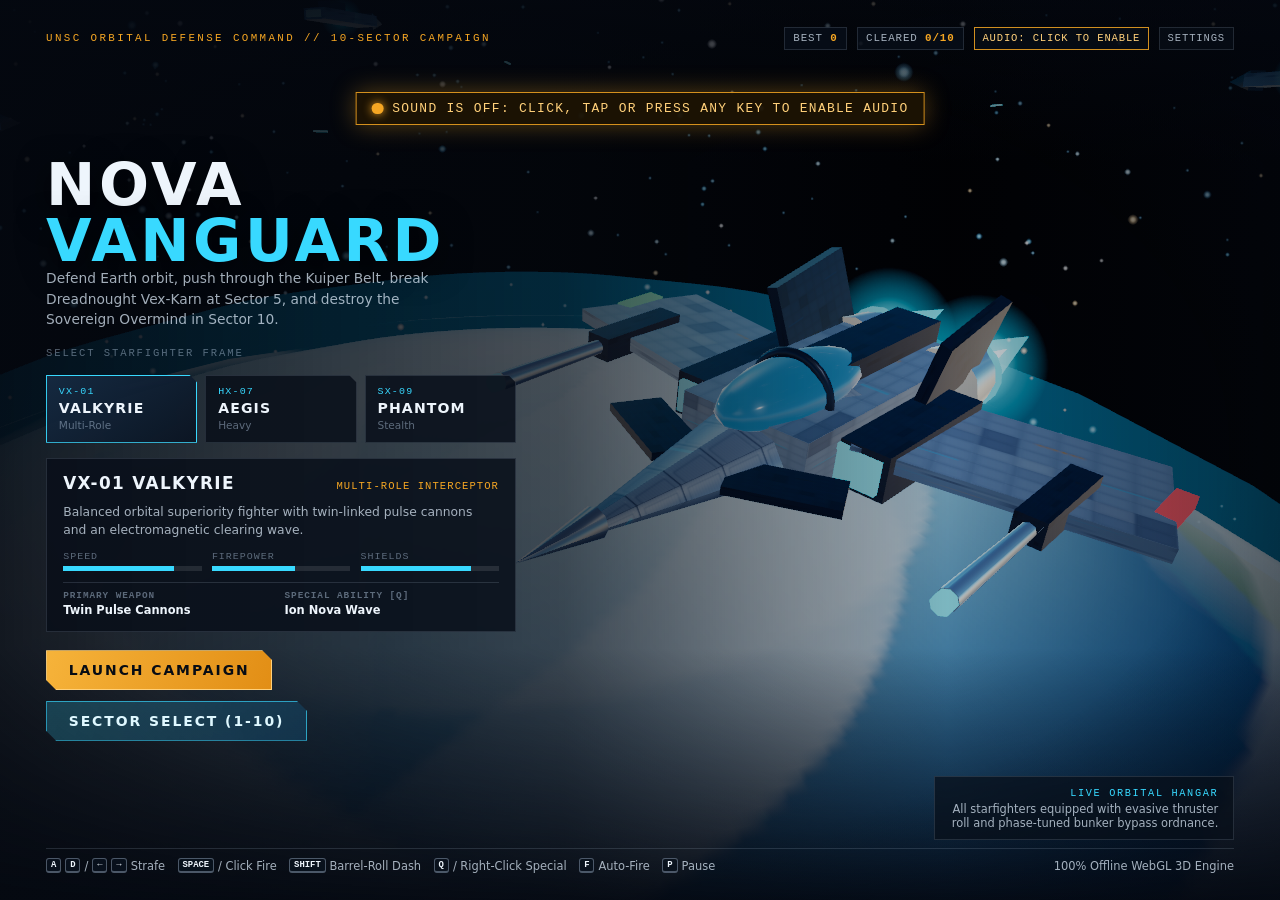
==== commit 8d80dba0: "WIP(nova-vanguard): continue audio/music/graphics/gameplay overhaul Intermediate snapshot while work" ====
--- a/games/Nova_Vanguard.html
+++ b/games/Nova_Vanguard.html
@@ -758,8 +758,10 @@
 @keyframes lowHullPulse { 0%, 100% { opacity: 0.18; } 50% { opacity: 0.55; } }
 
 /* Audio gate: visible in every mode until the AudioContext is truly running */
+/* The global #audio-gate replaces the old title-only hint */
+#audio-unlock-hint { display: none !important; }
 #audio-gate {
-  position: fixed; left: 50%; top: 64px; transform: translateX(-50%); z-index: 40;
+  position: fixed; left: 50%; top: 92px; transform: translateX(-50%); z-index: 40;
   display: none; align-items: center; gap: 0.7em;
   padding: 0.62em 1.15em; pointer-events: auto; cursor: pointer;
   background: rgba(30, 20, 4, 0.92); border: 1px solid rgba(245, 166, 35, 0.85);
@@ -1942,6 +1944,7 @@
 
     // Must be called synchronously from a user-gesture handler.
     unlock() {
+      if (!this.isUnlocked()) this._lastUnlockGestureAt = (typeof performance !== 'undefined' ? performance.now() : Date.now());
       // A context that failed to reach 'running' after a previous gesture is discarded and rebuilt inside this gesture.
       if (this.ctx && this.ctx.state !== 'running' && (this._needsRecreate || this.ctx.state === 'closed') && this._recreateCount < 6) {
         this._recreate();
@@ -1988,6 +1991,10 @@
       this.ufoOsc = null; this.ufoLfo = null; this.ufoGain = null; this.ufoPanner = null;
       this._longVoices = [];
       this._sfxEnds = [];
+      this._lastSfxAt = {};
+      this._recentBooms = 0;
+      this._recentBoomAt = 0;
+      this.nextNoteTime = 0;
       this.ctx = null;
       if (old) {
         try { old.onstatechange = null; } catch (_) {}
@@ -1998,6 +2005,12 @@
 
     isUnlocked() {
       return !!(this.ctx && this.ctx.state === 'running');
+    },
+
+    // True right after the gesture that first enabled sound (so an "audio" button click doesn't immediately mute it again)
+    justUnlocked() {
+      const now = typeof performance !== 'undefined' ? performance.now() : Date.now();
+      return this._lastUnlockGestureAt !== undefined && now - this._lastUnlockGestureAt < 900;
     },
 
     // 'running' | 'locked' (needs a click/key) | 'unsupported'
@@ -2045,7 +2058,7 @@
     _rateOk(key, minGapSec) {
       const now = this._now();
       const prev = this._lastSfxAt[key];
-      if (prev !== undefined && now - prev < minGapSec) return false;
+      if (prev !== undefined && now >= prev && now - prev < minGapSec) return false;
       this._lastSfxAt[key] = now;
       return true;
     },
@@ -2053,7 +2066,7 @@
     // Voice budget: drop low-priority SFX when too many are already sounding.
     _budget(dur, priority = 1) {
       const now = this._now();
-      if (this._sfxEnds.length > 24) this._sfxEnds = this._sfxEnds.filter((e) => e > now);
+      if (this._sfxEnds.length > 6) this._sfxEnds = this._sfxEnds.filter((e) => e > now && e < now + 10);
       const active = this._sfxEnds.length;
       if (priority <= 0 && active > 18) return false;
       if (priority === 1 && active > 30) return false;
@@ -2819,8 +2832,6 @@
         lfo.connect(lg);
         lg.connect(o1.detune);
         lg.connect(o2.detune);
-        lfo.start(t);
-        lfo.stop(t + d + 0.03);
         srcs.push(lfo);
       }
       this._route(g, this.leadBus, o.pan || 0, o.rev != null ? o.rev : 0.25, o.dly != null ? o.dly : 0.28);
@@ -3212,7 +3223,13 @@
       let guard = 0;
       while (this.nextNoteTime < now + lookahead && guard++ < 12) {
         const stepDur = 60 / Math.max(40, this.song.bpm || TRACKS[this.musicMode].bpm) / 4;
-        this._scheduleStep(this.nextNoteTime, stepDur);
+        try {
+          this._scheduleStep(this.nextNoteTime, stepDur);
+        } catch (err) {
+          // A music glitch must never take down the game loop
+          if (!this._warned) { this._warned = true; try { console.warn('NV music step failed', err); } catch (_) {} }
+          this.song.s16 = (this.song.s16 + 1) % 16;
+        }
         // bpm may have been updated on the bar line inside _scheduleStep
         this.nextNoteTime += 60 / Math.max(40, this.song.bpm) / 4;
       }
@@ -4775,8 +4792,29 @@
       scene.add(this.hemiLight, this.sunLight, this.rimLight, this.lightningLight);
 
       this._buildStarfield();
+      this._buildDust();
       this._buildWarpStreaks();
       this._buildArenaGuides();
+    },
+
+    // Near-field space dust: fast parallax layer that sells forward motion over the arena
+    _buildDust() {
+      const count = 260;
+      const pos = new Float32Array(count * 3);
+      for (let i = 0; i < count; i++) {
+        pos[i * 3] = (Math.random() - 0.5) * 70;
+        pos[i * 3 + 1] = -3 + Math.random() * 16;
+        pos[i * 3 + 2] = -60 + Math.random() * 95;
+      }
+      const geo = new THREE.BufferGeometry();
+      geo.setAttribute('position', new THREE.BufferAttribute(pos, 3));
+      const mat = new THREE.PointsMaterial({
+        size: 0.32, map: NV.Assets.textures.glow, color: 0x9fdcff, transparent: true, opacity: 0.55,
+        blending: THREE.AdditiveBlending, depthWrite: false, sizeAttenuation: true,
+      });
+      this.dust = new THREE.Points(geo, mat);
+      this.dust.frustumCulled = false;
+      this.starGroup.add(this.dust);
     },
 
     _buildStarfield() {
@@ -5450,6 +5488,17 @@
       }
       pos.needsUpdate = true;
 
+      if (this.dust) {
+        const dp = this.dust.geometry.attributes.position;
+        const ds = 16 + this.warpIntensity * 260;
+        for (let i = 0; i < dp.count; i++) {
+          let z = dp.getZ(i) + ds * dt;
+          if (z > 35) z -= 95;
+          dp.setZ(i, z);
+        }
+        dp.needsUpdate = true;
+      }
+
       if (this.warpLines && this.warpLines.group.visible) {
         const wSpeed = 160 * this.warpIntensity;
         for (let i = 0; i < this.warpLines.lines.length; i++) {
@@ -5707,7 +5756,7 @@
         e.z = z;
         if (e.mesh) {
           e.mesh.position.set(x, 0, z);
-          e.mesh.scale.setScalar(1);
+          e.mesh.scale.setScalar(e.elite ? 1.15 : 1);
           e.mesh.rotation.set(0, 0, 0);
         }
       });
@@ -5754,7 +5803,7 @@
           lerp(13, 0, eased),
           lerp(z - 22, z, eased)
         );
-        e.mesh.scale.setScalar(Math.max(0.01, eased));
+        e.mesh.scale.setScalar(Math.max(0.01, eased) * (e.elite ? 1.15 : 1));
         e.mesh.rotation.x = (1 - eased) * 0.45;
       });
     },
@@ -6078,6 +6127,8 @@
   'use strict';
 
   const STORAGE_KEY = 'nova_vanguard_save_v1';
+  const SETTINGS_KEY = 'nova_vanguard_settings_v1';
+  const DEFAULT_SETTINGS = { musicVol: 0.8, sfxVol: 0.85, quality: 'auto', shake: 1 };
 
   const clamp = (v, lo, hi) => Math.max(lo, Math.min(hi, v));
   const lerp = (a, b, t) => a + (b - a) * t;
@@ -6107,6 +6158,7 @@
 
     // Persistent save
     save: { highScore: 0, clearedStages: [] },
+    settings: Object.assign({}, DEFAULT_SETTINGS),
 
     // Live campaign state
     state: null,
@@ -6136,17 +6188,22 @@
 
     boot() {
       this._loadSave();
+      this._loadSettings();
       this._cacheDom();
       this._initThree();
       NV.Assets.init();
       NV.Env.init(this.scene);
       NV.Cinema.init();
-      NV.Audio.init();
+      NV.Audio.init(); // binds gesture listeners only; the AudioContext is created inside the first click/key
+      NV.Audio.setVolumes(this.settings.musicVol, this.settings.sfxVol);
 
       this._bindEvents();
       this._renderShipCards();
       this._selectShip(this.selectedShipId, true);
       this._updateMetaChips();
+      this._applyQuality();
+      this._renderSettings();
+      this._syncAudioUi();
       this._enterTitle();
 
       this.lastTime = performance.now();
@@ -6162,6 +6219,29 @@
           this.save.clearedStages = Array.isArray(parsed.clearedStages) ? parsed.clearedStages : [];
         }
       } catch (_) {}
+    },
+
+    _loadSettings() {
+      try {
+        const raw = localStorage.getItem(SETTINGS_KEY);
+        if (raw) {
+          const p = JSON.parse(raw) || {};
+          const num = (v, d) => (typeof v === 'number' && isFinite(v) ? clamp(v, 0, 1) : d);
+          this.settings.musicVol = num(p.musicVol, DEFAULT_SETTINGS.musicVol);
+          this.settings.sfxVol = num(p.sfxVol, DEFAULT_SETTINGS.sfxVol);
+          this.settings.quality = ['auto', 'high', 'low'].includes(p.quality) ? p.quality : 'auto';
+          this.settings.shake = [0, 0.5, 1].includes(p.shake) ? p.shake : 1;
+          // Never let a stored preference silently leave the game mute: both sliders at ~0 resets to defaults.
+          if (this.settings.musicVol < 0.05 && this.settings.sfxVol < 0.05) {
+            this.settings.musicVol = DEFAULT_SETTINGS.musicVol;
+            this.settings.sfxVol = DEFAULT_SETTINGS.sfxVol;
+          }
+        }
+      } catch (_) {}
+    },
+
+    _writeSettings() {
+      try { localStorage.setItem(SETTINGS_KEY, JSON.stringify(this.settings)); } catch (_) {}
     },
 
     _writeSave() {
@@ -6203,6 +6283,15 @@
         btnMute: $('btn-mute'),
         btnTitleAudio: $('btn-title-audio'),
         audioUnlockHint: $('audio-unlock-hint'),
+        audioGate: $('audio-gate'),
+        fxDamage: $('fx-damage'),
+        modalSettings: $('modal-settings'),
+        setMusic: $('set-music'),
+        setMusicVal: $('set-music-val'),
+        setSfx: $('set-sfx'),
+        setSfxVal: $('set-sfx-val'),
+        setQuality: $('set-quality'),
+        setShake: $('set-shake'),
         btnPause: $('btn-pause'),
         shipTabs: $('ship-tabs'),
         shipDetailName: $('ship-detail-name'),
@@ -6256,6 +6345,172 @@
         e.preventDefault();
         if (this.mode === 'playing') this._togglePause(true);
       });
+
+      this._initPost();
+    },
+
+    // ==================== POST-PROCESSING: lightweight HDR bloom (no external files) ====================
+    _initPost() {
+      const isWebGL2 = !!(this.renderer.capabilities && this.renderer.capabilities.isWebGL2);
+      const hf = THREE.HalfFloatType;
+      const mkRT = (w, h, samples = 0) => new THREE.WebGLRenderTarget(w, h, {
+        type: hf, depthBuffer: samples > 0 || w > 0, stencilBuffer: false, samples: isWebGL2 ? samples : 0,
+        minFilter: THREE.LinearFilter, magFilter: THREE.LinearFilter,
+      });
+      const vert = 'varying vec2 vUv; void main() { vUv = uv; gl_Position = vec4(position.xy, 0.0, 1.0); }';
+      const bright = new THREE.ShaderMaterial({
+        uniforms: { tDiffuse: { value: null }, texel: { value: new THREE.Vector2() }, threshold: { value: 1.45 }, knee: { value: 0.5 } },
+        vertexShader: vert,
+        fragmentShader: [
+          'uniform sampler2D tDiffuse; uniform vec2 texel; uniform float threshold; uniform float knee; varying vec2 vUv;',
+          'vec3 pick(vec2 uv) { vec3 c = texture2D(tDiffuse, uv).rgb; float l = max(c.r, max(c.g, c.b));',
+          '  float soft = clamp(l - threshold + knee, 0.0, 2.0 * knee); soft = soft * soft / (4.0 * knee + 1e-4);',
+          '  return c * (max(soft, l - threshold) / max(l, 1e-4)); }',
+          'void main() { vec2 o = texel * 0.5;',
+          '  vec3 c = pick(vUv + vec2(-o.x, -o.y)) + pick(vUv + vec2(o.x, -o.y)) + pick(vUv + vec2(-o.x, o.y)) + pick(vUv + vec2(o.x, o.y));',
+          '  gl_FragColor = vec4(min(c * 0.25, vec3(24.0)), 1.0); }',
+        ].join('\n'),
+        depthTest: false, depthWrite: false, toneMapped: false,
+      });
+      const blur = new THREE.ShaderMaterial({
+        uniforms: { tDiffuse: { value: null }, dir: { value: new THREE.Vector2() } },
+        vertexShader: vert,
+        fragmentShader: [
+          'uniform sampler2D tDiffuse; uniform vec2 dir; varying vec2 vUv;',
+          'void main() {',
+          '  vec3 c = texture2D(tDiffuse, vUv).rgb * 0.2270270270;',
+          '  c += texture2D(tDiffuse, vUv + dir * 1.3846153846).rgb * 0.3162162162;',
+          '  c += texture2D(tDiffuse, vUv - dir * 1.3846153846).rgb * 0.3162162162;',
+          '  c += texture2D(tDiffuse, vUv + dir * 3.2307692308).rgb * 0.0702702703;',
+          '  c += texture2D(tDiffuse, vUv - dir * 3.2307692308).rgb * 0.0702702703;',
+          '  gl_FragColor = vec4(c, 1.0); }',
+        ].join('\n'),
+        depthTest: false, depthWrite: false, toneMapped: false,
+      });
+      const composite = new THREE.ShaderMaterial({
+        uniforms: {
+          tScene: { value: null }, tBloomA: { value: null }, tBloomB: { value: null },
+          strength: { value: 0.85 }, aberr: { value: 0.0 },
+        },
+        vertexShader: vert,
+        fragmentShader: [
+          'uniform sampler2D tScene; uniform sampler2D tBloomA; uniform sampler2D tBloomB; uniform float strength; uniform float aberr; varying vec2 vUv;',
+          'void main() {',
+          '  vec2 d = (vUv - 0.5) * aberr;',
+          '  vec3 c = vec3(texture2D(tScene, vUv + d).r, texture2D(tScene, vUv).g, texture2D(tScene, vUv - d).b);',
+          '  vec3 b = texture2D(tBloomA, vUv).rgb * 0.55 + texture2D(tBloomB, vUv).rgb * 0.9;',
+          '  gl_FragColor = vec4(c + b * strength, 1.0);',
+          '  #include <tonemapping_fragment>',
+          '  #include <colorspace_fragment>',
+          '}',
+        ].join('\n'),
+        depthTest: false, depthWrite: false,
+      });
+      const quad = new THREE.Mesh(new THREE.PlaneGeometry(2, 2), composite);
+      quad.frustumCulled = false;
+      const scene = new THREE.Scene();
+      scene.add(quad);
+      this.post = {
+        enabled: false,
+        rtScene: mkRT(4, 4, 4), rtA: mkRT(2, 2), rtB: mkRT(2, 2), rtC: mkRT(1, 1), rtD: mkRT(1, 1),
+        bright, blur, composite, quad, scene, cam: new THREE.OrthographicCamera(-1, 1, 1, -1, 0, 1),
+        size: new THREE.Vector2(), aberr: 0,
+      };
+      [this.post.rtA, this.post.rtB, this.post.rtC, this.post.rtD].forEach((rt) => { rt.depthBuffer = false; });
+    },
+
+    _resizePost() {
+      if (!this.post) return;
+      const v = this.renderer.getDrawingBufferSize(this.post.size);
+      const w = Math.max(2, Math.floor(v.x)), h = Math.max(2, Math.floor(v.y));
+      this.post.rtScene.setSize(w, h);
+      this.post.rtA.setSize(Math.max(1, w >> 1), Math.max(1, h >> 1));
+      this.post.rtB.setSize(Math.max(1, w >> 1), Math.max(1, h >> 1));
+      this.post.rtC.setSize(Math.max(1, w >> 2), Math.max(1, h >> 2));
+      this.post.rtD.setSize(Math.max(1, w >> 2), Math.max(1, h >> 2));
+    },
+
+    // quality: 'auto' | 'high' | 'low'. Auto starts high and may drop to low once if frames are slow.
+    _applyQuality() {
+      if (!this.renderer) return;
+      const q = this.settings.quality === 'auto' ? (this._autoLow ? 'low' : 'high') : this.settings.quality;
+      this.effectiveQuality = q;
+      const dpr = window.devicePixelRatio || 1;
+      this.renderer.setPixelRatio(q === 'high' ? Math.min(dpr, 1.75) : Math.min(dpr, 1));
+      this.renderer.setSize(window.innerWidth, window.innerHeight);
+      if (this.post) {
+        this.post.enabled = q === 'high';
+        this._resizePost();
+      }
+      this.maxParticles = q === 'high' ? 520 : 240;
+      this._perf = { t: 0, frames: 0, slow: 0 };
+    },
+
+    _blit(mat, target) {
+      const P = this.post;
+      P.quad.material = mat;
+      this.renderer.setRenderTarget(target);
+      this.renderer.render(P.scene, P.cam);
+    },
+
+    _render() {
+      const P = this.post;
+      const r = this.renderer;
+      if (!P || !P.enabled) {
+        r.setRenderTarget(null);
+        r.render(this.scene, this.camera);
+        return;
+      }
+      r.setRenderTarget(P.rtScene);
+      r.render(this.scene, this.camera);
+      // bright pass -> half res
+      P.bright.uniforms.tDiffuse.value = P.rtScene.texture;
+      P.bright.uniforms.texel.value.set(1 / P.rtScene.width, 1 / P.rtScene.height);
+      this._blit(P.bright, P.rtA);
+      // tight blur at 1/2
+      P.blur.uniforms.tDiffuse.value = P.rtA.texture;
+      P.blur.uniforms.dir.value.set(1 / P.rtA.width, 0);
+      this._blit(P.blur, P.rtB);
+      P.blur.uniforms.tDiffuse.value = P.rtB.texture;
+      P.blur.uniforms.dir.value.set(0, 1 / P.rtB.height);
+      this._blit(P.blur, P.rtA);
+      // wide blur at 1/4 (two iterations)
+      P.blur.uniforms.tDiffuse.value = P.rtA.texture;
+      P.blur.uniforms.dir.value.set(1.5 / P.rtA.width, 0);
+      this._blit(P.blur, P.rtC);
+      P.blur.uniforms.tDiffuse.value = P.rtC.texture;
+      P.blur.uniforms.dir.value.set(0, 1.5 / P.rtC.height);
+      this._blit(P.blur, P.rtD);
+      P.blur.uniforms.tDiffuse.value = P.rtD.texture;
+      P.blur.uniforms.dir.value.set(2.5 / P.rtD.width, 0);
+      this._blit(P.blur, P.rtC);
+      P.blur.uniforms.tDiffuse.value = P.rtC.texture;
+      P.blur.uniforms.dir.value.set(0, 2.5 / P.rtC.height);
+      this._blit(P.blur, P.rtD);
+      // composite + tone mapping + sRGB to screen
+      P.composite.uniforms.tScene.value = P.rtScene.texture;
+      P.composite.uniforms.tBloomA.value = P.rtA.texture;
+      P.composite.uniforms.tBloomB.value = P.rtD.texture;
+      P.composite.uniforms.aberr.value = P.aberr;
+      this._blit(P.composite, null);
+    },
+
+    // Auto quality: if the frame rate stays low while playing, drop to Low once.
+    _trackPerf(rawDt) {
+      if (this.settings.quality !== 'auto' || this._autoLow || this.mode !== 'playing' || !this._perf) return;
+      if (document.hidden) return;
+      const pf = this._perf;
+      pf.t += rawDt; pf.frames++;
+      if (pf.t >= 2.5) {
+        const fps = pf.frames / pf.t;
+        pf.slow = fps < 40 ? pf.slow + 1 : 0;
+        pf.t = 0; pf.frames = 0;
+        if (pf.slow >= 2) {
+          this._autoLow = true;
+          this._applyQuality();
+          this._showToast('GRAPHICS: LOW (AUTO) — CHANGE IN SETTINGS');
+        }
+      }
     },
 
     _bindEvents() {
@@ -6263,18 +6518,34 @@
         this.camera.aspect = window.innerWidth / window.innerHeight;
         this.camera.updateProjectionMatrix();
         this.renderer.setSize(window.innerWidth, window.innerHeight);
+        this._resizePost();
       });
 
+      // NV.Audio binds its own capture-phase gesture listeners (click/pointerup/mouseup/touchend/key*),
+      // so this only has to be called from handlers that are themselves user gestures.
       const unlockAudio = () => {
-        NV.Audio.init();
         if (NV.Audio.unlock) NV.Audio.unlock();
-        if (this.dom.audioUnlockHint && NV.Audio.ctx && NV.Audio.ctx.state === 'running') {
-          this.dom.audioUnlockHint.classList.add('is-unlocked');
-        }
+        this._syncAudioUi();
       };
-      ['pointerdown', 'mousedown', 'click', 'keydown', 'touchstart'].forEach(evt => {
-        window.addEventListener(evt, unlockAudio, { capture: true, passive: true });
-      });
+      window.addEventListener('nv-audio-state', () => this._syncAudioUi());
+      if (this.dom.audioGate) {
+        this.dom.audioGate.addEventListener('click', () => {
+          unlockAudio();
+          if (NV.Audio.muted) this._toggleMute();
+          NV.Audio.playUiClick(true);
+        });
+      }
+
+      // Inside the portal iframe: take keyboard focus so key presses (and the keydown audio unlock) reach the game.
+      const grabFocus = () => {
+        try { if (document.hasFocus && !document.hasFocus()) window.focus(); } catch (_) {}
+      };
+      if (window.parent !== window) {
+        grabFocus();
+        window.addEventListener('load', grabFocus);
+        document.addEventListener('pointerenter', grabFocus, true);
+        document.documentElement.addEventListener('mouseenter', grabFocus);
+      }
 
       window.addEventListener('keydown', (e) => {
         const code = e.code;
@@ -6285,6 +6556,10 @@
 
         if (this.mode === 'cinema' && (code === 'Space' || code === 'Enter' || code === 'Escape')) {
           NV.Cinema.skip();
+          return;
+        }
+        if (code === 'Escape' && this.dom.modalSettings.classList.contains('is-active')) {
+          this._closeSettings();
           return;
         }
         if (code === 'KeyP' || code === 'Escape') {
@@ -6294,7 +6569,8 @@
           return;
         }
         if (code === 'KeyM') {
-          this._toggleMute();
+          if (!NV.Audio.justUnlocked()) this._toggleMute();
+          this._syncAudioUi();
           return;
         }
         if (this.mode === 'playing') {
@@ -6336,8 +6612,9 @@
       if (this.dom.btnTitleAudio) {
         this.dom.btnTitleAudio.addEventListener('click', () => {
           unlockAudio();
-          this._toggleMute();
+          if (!NV.Audio.justUnlocked()) this._toggleMute();
           if (!NV.Audio.muted) NV.Audio.playUiClick(true);
+          this._syncAudioUi();
         });
       }
       if (this.dom.audioUnlockHint) {
@@ -6348,6 +6625,46 @@
         });
       }
 
+      // Settings
+      const btnTS = document.getElementById('btn-title-settings');
+      if (btnTS) btnTS.addEventListener('click', () => { NV.Audio.playUiClick(); this._openSettings(); });
+      const btnPS = document.getElementById('btn-pause-settings');
+      if (btnPS) btnPS.addEventListener('click', () => { NV.Audio.playUiClick(); this._openSettings(); });
+      document.getElementById('btn-settings-close').addEventListener('click', () => { NV.Audio.playUiClick(); this._closeSettings(); });
+      document.getElementById('btn-settings-test').addEventListener('click', () => {
+        unlockAudio();
+        if (NV.Audio.muted) this._toggleMute();
+        NV.Audio.playExplosion(1.2, -0.5);
+        setTimeout(() => NV.Audio.playPowerup('nova'), 350);
+      });
+      const onVol = () => {
+        this.settings.musicVol = clamp(Number(this.dom.setMusic.value) / 100, 0, 1);
+        this.settings.sfxVol = clamp(Number(this.dom.setSfx.value) / 100, 0, 1);
+        NV.Audio.setVolumes(this.settings.musicVol, this.settings.sfxVol);
+        this._renderSettings();
+        this._writeSettings();
+      };
+      this.dom.setMusic.addEventListener('input', onVol);
+      this.dom.setSfx.addEventListener('input', onVol);
+      this.dom.setSfx.addEventListener('change', () => NV.Audio.playHit(false, 0));
+      this.dom.setQuality.addEventListener('click', (e) => {
+        const b = e.target.closest('.seg-btn');
+        if (!b) return;
+        this.settings.quality = b.dataset.val;
+        this._applyQuality();
+        this._renderSettings();
+        this._writeSettings();
+        NV.Audio.playUiClick();
+      });
+      this.dom.setShake.addEventListener('click', (e) => {
+        const b = e.target.closest('.seg-btn');
+        if (!b) return;
+        this.settings.shake = Number(b.dataset.val);
+        this._renderSettings();
+        this._writeSettings();
+        NV.Audio.playUiClick();
+      });
+
       // Cinema skip button
       document.getElementById('cinema-skip-btn').addEventListener('click', () => NV.Cinema.skip());
 
@@ -6355,7 +6672,8 @@
       this.dom.btnAutofire.addEventListener('click', () => this._toggleAutoFire());
       this.dom.btnMute.addEventListener('click', () => {
         unlockAudio();
-        this._toggleMute();
+        if (!NV.Audio.justUnlocked()) this._toggleMute();
+        this._syncAudioUi();
       });
       this.dom.btnPause.addEventListener('click', () => {
         if (this.mode === 'playing') this._togglePause(true);
@@ -6492,35 +6810,80 @@
     },
 
     _toggleMute() {
-      const m = NV.Audio.toggleMute();
-      const txt = m ? 'AUDIO: OFF' : 'AUDIO: ON';
-      if (this.dom.btnMute) {
-        this.dom.btnMute.textContent = txt;
-        this.dom.btnMute.classList.toggle('is-on', !m);
-      }
-      if (this.dom.btnTitleAudio) {
-        this.dom.btnTitleAudio.textContent = txt;
-        this.dom.btnTitleAudio.classList.toggle('is-on', !m);
-      }
+      NV.Audio.toggleMute();
+      this._syncAudioUi();
+    },
+
+    // Keeps every audio indicator consistent with the real AudioContext state + mute flag.
+    _syncAudioUi() {
+      const A = NV.Audio;
+      const status = A.getStatus ? A.getStatus() : (A.isUnlocked() ? 'running' : 'locked');
+      const muted = !!A.muted;
+      const locked = status === 'locked';
+      const txt = muted ? 'AUDIO: OFF' : (locked ? 'AUDIO: CLICK TO ENABLE' : 'AUDIO: ON');
+      [this.dom.btnMute, this.dom.btnTitleAudio].forEach((b) => {
+        if (!b) return;
+        if (b.textContent !== txt) b.textContent = txt;
+        b.classList.toggle('is-on', !muted && !locked);
+        b.classList.toggle('is-locked', !muted && locked);
+      });
+      if (this.dom.audioUnlockHint) this.dom.audioUnlockHint.classList.toggle('is-unlocked', !locked || muted);
+      if (this.dom.audioGate) {
+        const show = locked && !muted;
+        this.dom.audioGate.classList.toggle('is-visible', show);
+      }
+    },
+
+    _openSettings() {
+      this._settingsFromPause = this.mode === 'paused';
+      if (this._settingsFromPause) this.dom.modalPause.classList.remove('is-active');
+      this._renderSettings();
+      this.dom.modalSettings.classList.add('is-active');
+    },
+
+    _closeSettings() {
+      this.dom.modalSettings.classList.remove('is-active');
+      if (this._settingsFromPause && this.mode === 'paused') this.dom.modalPause.classList.add('is-active');
+      this._settingsFromPause = false;
+    },
+
+    _renderSettings() {
+      const st = this.settings;
+      const mv = Math.round(st.musicVol * 100), sv = Math.round(st.sfxVol * 100);
+      if (Number(this.dom.setMusic.value) !== mv) this.dom.setMusic.value = String(mv);
+      if (Number(this.dom.setSfx.value) !== sv) this.dom.setSfx.value = String(sv);
+      this.dom.setMusicVal.textContent = String(mv);
+      this.dom.setSfxVal.textContent = String(sv);
+      Array.from(this.dom.setQuality.children).forEach((b) => b.classList.toggle('is-on', b.dataset.val === st.quality));
+      Array.from(this.dom.setShake.children).forEach((b) => b.classList.toggle('is-on', Number(b.dataset.val) === st.shake));
     },
 
     _togglePause(pause) {
       if (pause) {
         this.mode = 'paused';
         this.dom.modalPause.classList.add('is-active');
-        NV.Audio.setMusicMode('idle');
+        NV.Audio.setPaused(true);
       } else {
         this.dom.modalPause.classList.remove('is-active');
+        this.dom.modalSettings.classList.remove('is-active');
         this.mode = 'playing';
+        NV.Audio.setPaused(false);
         NV.Audio.setMusicMode(this.boss ? 'boss' : 'battle');
       }
     },
 
     // ==================== SCENE MANAGEMENT ====================
     _clearWorld() {
+      // Free GPU buffers of per-object geometries (shared ones in NV.Assets.geos are kept)
+      const shared = new Set(Object.values(NV.Assets.geos));
+      const seen = new Set();
+      this.worldGroup.traverse((o) => {
+        if (o.geometry && !shared.has(o.geometry) && !seen.has(o.geometry)) { seen.add(o.geometry); }
+      });
       while (this.worldGroup.children.length > 0) {
         this.worldGroup.remove(this.worldGroup.children[0]);
       }
+      seen.forEach((g) => { try { g.dispose(); } catch (_) {} });
       this.playerMesh = null;
       this.wingmanMeshes = [];
       this.bunkers = [];
@@ -6535,6 +6898,7 @@
       this.shockwaves = [];
       this.beams = [];
       this.activeRailbeam = null;
+      if (this.fxLive) { this.fxLive.forEach((f) => this.fxPool.push(f.sp)); this.fxLive.length = 0; }
       NV.Audio.stopUfoLoop();
     },
 
@@ -6548,6 +6912,7 @@
         this.camera.fov = 46;
         this.camera.updateProjectionMatrix();
       }
+      NV.Audio.setPaused(false);
       NV.Audio.setMusicMode('hangar');
       this.dom.screenTitle.classList.add('is-active');
       this.dom.hud.classList.remove('is-visible');
@@ -6610,6 +6975,8 @@
           tempWingmen: 0,
           tempWingmanTimer: 0,
           seekerCounter: 0,
+          scatterTimer: 0,
+          barrier: 0,
         },
       };
 
@@ -6644,15 +7011,19 @@
       const p = this.state.player;
       p.x = 0; p.vx = 0; p.dashTime = 0; p.invuln = 0; p.fireCd = 0;
       p.overclockTimer = 0;
+      p.scatterTimer = 0;
+      this._barrierSprite = null;
 
       // Load 3D environment
       NV.Env.load(stageCfg.env);
+      NV.Audio.setMusicParams({ sector: stageCfg.id, bossPhase: 1 });
 
       // Build player ship
       this.playerMesh = NV.Assets.buildPlayerShip(this.state.shipCfg.id);
       this.playerMesh.position.set(0, 0, NV.PLAYFIELD.playerZ);
       this.worldGroup.add(this.playerMesh);
       this._syncWingmen();
+      this._syncBarrier();
 
       // Build 4 Destructible 3D Energy Bunkers (revealed when combat starts)
       this._buildBunkers();
@@ -6682,6 +7053,7 @@
         }
         this.camera.position.set(0, 20.5, 31.5);
         this.camera.lookAt(0, -0.5, -2.5);
+        this._camBase = null;
         this.bunkers.forEach(b => { if (b.alive) b.mesh.visible = true; });
         if (this.playerMesh) {
           this.playerMesh.position.set(p.x, 0, NV.PLAYFIELD.playerZ);
@@ -6699,6 +7071,11 @@
 
         const isTouch = 'ontouchstart' in window || navigator.maxTouchPoints > 0;
         if (isTouch && this.dom.touchControls) this.dom.touchControls.classList.add('is-visible');
+        // Touch pilots get auto-fire on by default (still toggleable from the HUD)
+        if (isTouch && !this._touchAutoFireSet && window.matchMedia && window.matchMedia('(pointer: coarse)').matches) {
+          this._touchAutoFireSet = true;
+          if (!this.autoFire) this._toggleAutoFire();
+        }
 
         if (this.boss) {
           this.dom.bossHud.classList.add('is-visible');
@@ -6782,17 +7159,29 @@
           mesh.position.set(x, 0, z);
           this.worldGroup.add(mesh);
           const hpScale = 1 + (stageCfg.id - 1) * 0.08;
+          // Elite variants appear from Sector 3: tougher, gold-trimmed, sharper fire, guaranteed drop
+          const eliteChance = stageCfg.id >= 3 && type !== 'scout' ? Math.min(0.16, 0.05 + stageCfg.id * 0.012) : 0;
+          const elite = Math.random() < eliteChance;
+          if (elite) {
+            mesh.scale.setScalar(1.15);
+            const halo = NV.Assets.makeGlowSprite(0xffd066, 3.2, 0.55);
+            mesh.add(halo);
+            mesh.userData.eliteHalo = halo;
+          }
           this.enemies.push({
             type,
             cfg,
             mesh,
+            elite,
             x, z,
             homeX: x,
             homeZ: z,
-            hp: cfg.hp * hpScale,
-            maxHp: cfg.hp * hpScale,
+            hp: cfg.hp * hpScale * (elite ? 1.8 : 1),
+            maxHp: cfg.hp * hpScale * (elite ? 1.8 : 1),
             shieldHp: cfg.shielded ? 1.5 : 0,
-            radius: cfg.radius,
+            radius: cfg.radius * (elite ? 1.1 : 1),
+            charge: 0,
+            diveWarn: 0,
             diving: false,
             diveT: 0,
             diveStartX: 0,
@@ -6859,8 +7248,8 @@
       p.dashTime = 0.25;
       p.invuln = Math.max(p.invuln, 0.34);
       p.dashCd = this.state.shipCfg.dashCd * this.state.upgrades.dashCdMult;
-      NV.Audio.playDash();
-      this._spawnExplosion(p.x, 0, NV.PLAYFIELD.playerZ, this.state.shipCfg.accent, 10, 0.45);
+      NV.Audio.playDash(p.dashDir);
+      this._spawnSparks(p.x, 0, NV.PLAYFIELD.playerZ, this.state.shipCfg.accent, 10, 10, 0.4);
     },
 
     _triggerSpecial() {
@@ -6930,8 +7319,15 @@
       const col = overclock ? 0xffd066 : cfg.accent;
       const pz = NV.PLAYFIELD.playerZ - 1.3;
 
-      NV.Audio.playShoot(cfg.pattern, this._panFromX(p.x));
+      const wLevel = 1 + up.extraSpread + (overclock ? 1 : 0) + (p.scatterTimer > 0 ? 1 : 0);
+      NV.Audio.playShoot(cfg.pattern, this._panFromX(p.x), wLevel);
       this.state.shotsFired++;
+      if (p.scatterTimer > 0) {
+        [-1, 1].forEach((side) => {
+          this._spawnPlayerBullet(p.x + side * 0.8, pz + 0.3, side * 11, -38, dmg * 0.6, 0xff6ad5);
+          this._spawnPlayerBullet(p.x + side * 0.9, pz + 0.4, side * 19, -34, dmg * 0.5, 0xff6ad5);
+        });
+      }
 
       if (cfg.pattern === 'twin') {
         this._spawnPlayerBullet(p.x - 0.65, pz, 0, -44, dmg, col);
@@ -6978,10 +7374,9 @@
     },
 
     _spawnPlayerBullet(x, z, vx, vz, dmg, color) {
-      const mesh = new THREE.Mesh(
-        NV.Assets.geos.bolt,
-        new THREE.MeshBasicMaterial({ color })
-      );
+      const cache = this._boltMats || (this._boltMats = {});
+      if (!cache[color]) cache[color] = new THREE.MeshBasicMaterial({ color: new THREE.Color(color).lerp(new THREE.Color(0xffffff), 0.35).multiplyScalar(1.5) });
+      const mesh = new THREE.Mesh(NV.Assets.geos.bolt, cache[color]);
       mesh.position.set(x, 0.05, z);
       mesh.rotation.y = Math.atan2(vx, vz);
       const glow = NV.Assets.makeGlowSprite(color, 1.15, 0.75);
@@ -6991,22 +7386,18 @@
     },
 
     _spawnEnemyBullet(x, z, vx, vz, color = 0xff3b52, radius = 0.36) {
-      const mesh = new THREE.Mesh(
-        NV.Assets.geos.sphere,
-        new THREE.MeshBasicMaterial({ color })
-      );
+      const mesh = new THREE.Mesh(NV.Assets.geos.sphere, this._bulletCoreMat(color));
       mesh.scale.setScalar(radius);
       mesh.position.set(x, 0.05, z);
-      mesh.add(NV.Assets.makeGlowSprite(color, radius * 4.5, 0.85));
+      mesh.add(NV.Assets.makeGlowSprite(color, 5.2, 0.95));
       this.worldGroup.add(mesh);
       this.enemyBullets.push({ x, z, vx, vz, radius, mesh, color });
     },
 
     _spawnMissile(x, z, vx, vz, dmg) {
-      const mesh = new THREE.Mesh(
-        new THREE.ConeGeometry(0.2, 0.9, 5),
-        new THREE.MeshBasicMaterial({ color: 0x2ee69d })
-      );
+      const G = NV.Assets.geos;
+      if (!G.missile) G.missile = new THREE.ConeGeometry(0.2, 0.9, 5);
+      const mesh = new THREE.Mesh(G.missile, this._missileMat || (this._missileMat = new THREE.MeshBasicMaterial({ color: 0x2ee69d })));
       mesh.rotation.x = -Math.PI / 2;
       mesh.position.set(x, 0.15, z);
       mesh.add(NV.Assets.makeGlowSprite(0x2ee69d, 1.5, 0.85));
@@ -7016,23 +7407,27 @@
 
     _spawnPowerup(x, z, forcedType = null) {
       const types = [
-        { id: 'overclock', label: 'OVERCLOCK', color: 0xf5a623 },
-        { id: 'shield',    label: 'SHIELD + BUNKER', color: 0x2ee69d },
-        { id: 'nova',      label: 'NOVA CHARGE', color: 0x38d9ff },
-        { id: 'wingman',   label: 'WINGMAN DRONE', color: 0x80f0ff },
+        { id: 'overclock', label: 'OVERCLOCK', color: 0xf5a623, w: 1.0 },
+        { id: 'shield',    label: 'HULL + BUNKER REPAIR', color: 0x2ee69d, w: 1.0 },
+        { id: 'nova',      label: 'NOVA CHARGE', color: 0x38d9ff, w: 0.9 },
+        { id: 'wingman',   label: 'WINGMAN DRONE', color: 0x80f0ff, w: 0.7 },
+        { id: 'scatter',   label: 'SCATTER SHOT', color: 0xff6ad5, w: 1.0 },
+        { id: 'barrier',   label: 'DEFLECTOR BARRIER', color: 0xa48bff, w: 0.8 },
       ];
-      const pick = forcedType
-        ? types.find(t => t.id === forcedType) || types[0]
-        : types[Math.floor(Math.random() * types.length)];
+      let pick = forcedType ? types.find(t => t.id === forcedType) : null;
+      if (!pick) {
+        // Favour repairs when hull is low
+        const lowHull = this.state && this.state.player.hull <= 1;
+        const total = types.reduce((a, t) => a + t.w * (lowHull && t.id === 'shield' ? 2.5 : 1), 0);
+        let r = Math.random() * total;
+        pick = types[0];
+        for (const t of types) { r -= t.w * (lowHull && t.id === 'shield' ? 2.5 : 1); if (r <= 0) { pick = t; break; } }
+      }
       const g = new THREE.Group();
-      const core = new THREE.Mesh(
-        new THREE.OctahedronGeometry(0.56, 0),
-        new THREE.MeshBasicMaterial({ color: pick.color })
-      );
-      const ring = new THREE.Mesh(
-        new THREE.TorusGeometry(0.76, 0.07, 6, 16),
-        new THREE.MeshBasicMaterial({ color: 0xffffff })
-      );
+      const G = NV.Assets.geos;
+      if (!G.puCore) { G.puCore = new THREE.OctahedronGeometry(0.56, 0); G.puRing = new THREE.TorusGeometry(0.76, 0.07, 6, 16); }
+      const core = new THREE.Mesh(G.puCore, new THREE.MeshBasicMaterial({ color: pick.color }));
+      const ring = new THREE.Mesh(G.puRing, new THREE.MeshBasicMaterial({ color: 0xffffff }));
       g.add(core, ring, NV.Assets.makeGlowSprite(pick.color, 2.2, 0.8));
       g.position.set(x, 0.2, z);
       this.worldGroup.add(g);
@@ -7040,60 +7435,153 @@
     },
 
     // ==================== VFX & FEEDBACK ====================
+    // Pooled additive sprites: flashes, fireballs, sparks (velocity-stretched), trails. No per-frame allocation.
+    _fx(o) {
+      const live = this.fxLive || (this.fxLive = []);
+      const pool = this.fxPool || (this.fxPool = []);
+      const cap = this.maxParticles || 400;
+      if (live.length >= cap && !o.force) return null;
+      let sp = pool.pop();
+      if (!sp) {
+        sp = new THREE.Sprite(new THREE.SpriteMaterial({
+          map: NV.Assets.textures.glow, transparent: true, blending: THREE.AdditiveBlending, depthWrite: false,
+        }));
+      }
+      const m = sp.material;
+      m.color.setHex(o.color != null ? o.color : 0xffffff);
+      if (o.white) m.color.lerp(this._tmpColor || (this._tmpColor = new THREE.Color(1, 1, 1)), o.white);
+      if (o.boost) m.color.multiplyScalar(o.boost);
+      m.opacity = o.opacity != null ? o.opacity : 1;
+      m.rotation = 0;
+      sp.position.set(o.x, o.y || 0, o.z);
+      sp.scale.set(o.size, o.size, 1);
+      sp.visible = true;
+      this.worldGroup.add(sp);
+      live.push({
+        sp, life: o.life, maxLife: o.life,
+        vx: o.vx || 0, vy: o.vy || 0, vz: o.vz || 0,
+        drag: o.drag || 0, grav: o.grav || 0,
+        s0: o.size, s1: o.size1 != null ? o.size1 : o.size,
+        a0: m.opacity, stretch: o.stretch || 0,
+      });
+      return sp;
+    },
+
+    _updateFx(dt) {
+      const live = this.fxLive;
+      if (!live || live.length === 0) return;
+      const pool = this.fxPool;
+      for (let i = live.length - 1; i >= 0; i--) {
+        const f = live[i];
+        f.life -= dt;
+        if (f.life <= 0) {
+          this.worldGroup.remove(f.sp);
+          pool.push(f.sp);
+          live[i] = live[live.length - 1];
+          live.pop();
+          continue;
+        }
+        if (f.drag) {
+          const k = Math.max(0, 1 - f.drag * dt);
+          f.vx *= k; f.vy *= k; f.vz *= k;
+        }
+        f.vy -= f.grav * dt;
+        const sp = f.sp;
+        sp.position.x += f.vx * dt;
+        sp.position.y += f.vy * dt;
+        sp.position.z += f.vz * dt;
+        const u = 1 - f.life / f.maxLife; // 0 -> 1
+        const sz = f.s0 + (f.s1 - f.s0) * u;
+        if (f.stretch) {
+          // Streak along screen-space velocity (camera looks down the -z lane from above/behind)
+          const sx = f.vx, sy = -f.vz * 0.55 + f.vy * 0.8;
+          const sp2 = Math.hypot(sx, sy);
+          sp.material.rotation = Math.atan2(sy, sx);
+          sp.scale.set(sz * (1 + Math.min(4, sp2 * f.stretch)), sz * 0.5, 1);
+        } else {
+          sp.scale.set(sz, sz, 1);
+        }
+        sp.material.opacity = f.a0 * (1 - u * u);
+      }
+    },
+
+    _clearFx() {
+      if (!this.fxLive) return;
+      for (const f of this.fxLive) { this.worldGroup.remove(f.sp); this.fxPool.push(f.sp); }
+      this.fxLive.length = 0;
+    },
+
     _spawnMuzzleFlash(x, y, z, color, scale = 1.0) {
-      if (this.particles.length >= 260) return;
-      const flash = NV.Assets.makeGlowSprite(color, 1.45 * scale, 0.95);
-      flash.position.set(x, y, z);
-      this.worldGroup.add(flash);
-      this.particles.push({
-        mesh: flash,
-        vx: 0, vy: 0, vz: -4,
-        life: 0.08,
-        maxLife: 0.08,
-        isSprite: true,
+      this._fx({ x, y, z, color, white: 0.35, size: 1.9 * scale, size1: 0.6 * scale, life: 0.07, vz: -6 });
+      if (Math.random() < 0.5) {
+        this._fx({ x, y, z: z - 0.2, color, white: 0.5, size: 0.35 * scale, life: 0.12, vx: (Math.random() - 0.5) * 6, vz: -18, stretch: 0.06 });
+      }
+    },
+
+    _spawnThrusterTrail(x, y, z, color, vx = 0) {
+      this._fx({
+        x: x + (Math.random() - 0.5) * 0.35, y, z: z + 1.4, color, size: 1.0, size1: 0.2, life: 0.26, opacity: 0.85,
+        vx: vx * 0.25 + (Math.random() - 0.5) * 2, vy: (Math.random() - 0.5) * 1.5, vz: 8 + Math.random() * 4,
       });
     },
 
-    _spawnThrusterTrail(x, y, z, color, vx = 0) {
-      if (this.particles.length >= 260) return;
-      const s = NV.Assets.makeGlowSprite(color, 0.95, 0.85);
-      s.position.set(x + (Math.random() - 0.5) * 0.35, y, z + 1.4);
-      this.worldGroup.add(s);
-      this.particles.push({
-        mesh: s,
-        vx: vx * 0.25 + (Math.random() - 0.5) * 2,
-        vy: (Math.random() - 0.5) * 1.5,
-        vz: 8 + Math.random() * 4,
-        life: 0.22,
-        maxLife: 0.22,
-        isSprite: true,
-      });
+    _spawnSparks(x, y, z, color, n = 6, speed = 12, size = 0.32) {
+      for (let i = 0; i < n; i++) {
+        const ang = Math.random() * Math.PI * 2;
+        const spd = speed * (0.4 + Math.random() * 0.8);
+        this._fx({
+          x, y, z, color, white: 0.45, size: size * (0.7 + Math.random() * 0.6), size1: size * 0.2,
+          life: 0.22 + Math.random() * 0.3, vx: Math.cos(ang) * spd, vy: (Math.random() - 0.3) * spd * 0.5,
+          vz: Math.sin(ang) * spd, drag: 3.2, stretch: 0.045,
+        });
+      }
     },
 
     _spawnExplosion(x, y, z, color, count = 16, scale = 1) {
-      const maxParticles = 240;
-      const n = Math.min(count, Math.max(4, maxParticles - this.particles.length));
-      const mat = new THREE.MeshBasicMaterial({ color });
+      const big = scale >= 0.85;
+      // 1. white-hot flash
+      this._fx({ x, y: y + 0.2, z, color, white: 0.7, size: (big ? 6.8 : 2.6) * scale, size1: (big ? 3.0 : 1.2) * scale, life: big ? 0.16 : 0.09, boost: 1.5, force: true });
+      if (scale < 0.5) {
+        this._spawnSparks(x, y, z, color, Math.min(6, count), 9 * Math.max(0.6, scale * 2), 0.28);
+        return;
+      }
+      // 2. fireball puffs
+      const puffs = Math.round(4 + scale * 4);
+      for (let i = 0; i < puffs; i++) {
+        const ang = Math.random() * Math.PI * 2;
+        const spd = (1.2 + Math.random() * 3.2) * scale;
+        const hot = Math.random() < 0.5;
+        this._fx({
+          x: x + Math.cos(ang) * 0.3 * scale, y: y + Math.random() * 0.4, z: z + Math.sin(ang) * 0.3 * scale,
+          color: hot ? 0xffb347 : color, white: hot ? 0.15 : 0.05,
+          size: (1.5 + Math.random() * 1.1) * scale, size1: (3.0 + Math.random() * 1.6) * scale,
+          life: 0.35 + Math.random() * 0.35, opacity: 0.75,
+          vx: Math.cos(ang) * spd, vy: Math.random() * 1.5, vz: Math.sin(ang) * spd, drag: 2.5,
+        });
+      }
+      // 3. streaking sparks
+      this._spawnSparks(x, y, z, color, Math.round(count * 0.7), 15 * Math.sqrt(scale), 0.38 * Math.sqrt(scale));
+      this._spawnSparks(x, y, z, 0xffe0a0, Math.round(count * 0.3), 20 * Math.sqrt(scale), 0.3);
+      // 4. tumbling debris chunks
+      const n = Math.min(Math.round(count * 0.55), Math.max(2, (this.maxParticles || 400) * 0.3 - this.particles.length));
+      const debrisMat = this._debrisMat(color);
       for (let i = 0; i < n; i++) {
-        const m = new THREE.Mesh(i % 2 ? NV.Assets.geos.oct : NV.Assets.geos.box, mat);
-        const s = (0.14 + Math.random() * 0.24) * scale;
+        const m = new THREE.Mesh(i % 2 ? NV.Assets.geos.oct : NV.Assets.geos.box, debrisMat);
+        const s = (0.12 + Math.random() * 0.22) * scale;
         m.scale.setScalar(s);
         m.position.set(x, y, z);
         const ang = Math.random() * Math.PI * 2;
-        const elev = (Math.random() - 0.4) * 9 * scale;
-        const spd = (3.5 + Math.random() * 11) * scale;
+        const spd = (3.5 + Math.random() * 10) * scale;
         this.worldGroup.add(m);
         this.particles.push({
-          mesh: m,
-          vx: Math.cos(ang) * spd,
-          vy: elev,
-          vz: Math.sin(ang) * spd,
-          life: 0.32 + Math.random() * 0.36,
-          maxLife: 0.68,
+          mesh: m, vx: Math.cos(ang) * spd, vy: (Math.random() - 0.35) * 8 * scale, vz: Math.sin(ang) * spd,
+          life: 0.4 + Math.random() * 0.45, maxLife: 0.85,
         });
-      }
-      // Expanding ring burst
-      if (scale >= 0.85) {
+        // ember trail on some debris
+        if (i % 3 === 0) this._fx({ x, y, z, color: 0xffa040, size: 0.5 * scale, size1: 0.1, life: 0.45, vx: Math.cos(ang) * spd * 0.9, vy: 1, vz: Math.sin(ang) * spd * 0.9, drag: 1.5 });
+      }
+      // 5. shockwave rings
+      if (big) {
         const ring = new THREE.Mesh(
           NV.Assets.geos.ring,
           new THREE.MeshBasicMaterial({
@@ -7103,12 +7591,43 @@
         );
         ring.position.set(x, y + 0.1, z);
         this.worldGroup.add(ring);
-        this.shockwaves.push({ mesh: ring, r: 0.5, maxR: 3.4 * scale, speed: 12 * scale, lethal: false });
+        this.shockwaves.push({ mesh: ring, r: 0.5, maxR: 3.6 * scale, speed: 13 * scale, lethal: false });
+        if (scale >= 1.4) {
+          const ring2 = new THREE.Mesh(
+            NV.Assets.geos.ring,
+            new THREE.MeshBasicMaterial({
+              color: 0xffffff, transparent: true, opacity: 0.6, side: THREE.DoubleSide,
+              blending: THREE.AdditiveBlending, depthWrite: false,
+            })
+          );
+          ring2.position.set(x, y + 0.15, z);
+          this.worldGroup.add(ring2);
+          this.shockwaves.push({ mesh: ring2, r: 0.3, maxR: 6.5 * scale, speed: 24 * scale, lethal: false });
+        }
       }
       // Dynamic flash light
       this.fxLight.color.setHex(color);
       this.fxLight.position.set(x, y + 2, z);
-      this.fxLight.intensity = Math.min(10, 4.5 * scale);
+      this.fxLight.intensity = Math.min(14, 6 * scale);
+      if (this.post) this.post.aberr = Math.min(0.006, this.post.aberr + 0.0012 * scale);
+    },
+
+    _bulletCoreMat(color) {
+      const cache = this._coreMats || (this._coreMats = {});
+      if (!cache[color]) {
+        const c = new THREE.Color(color).lerp(new THREE.Color(0xffffff), 0.55).multiplyScalar(1.6);
+        cache[color] = new THREE.MeshBasicMaterial({ color: c });
+      }
+      return cache[color];
+    },
+
+    _debrisMat(color) {
+      const cache = this._debrisMats || (this._debrisMats = {});
+      if (!cache[color]) {
+        const c = new THREE.Color(color).lerp(new THREE.Color(0xffd9a0), 0.35);
+        cache[color] = new THREE.MeshBasicMaterial({ color: c });
+      }
+      return cache[color];
     },
 
     _spawnFloatText(worldX, worldZ, text, colorHex = '#ffd066') {
@@ -7160,19 +7679,55 @@
       if (wx !== undefined) {
         this._spawnFloatText(wx, wz, labelOverride || `+${total}`, mult >= 2 ? '#f5a623' : '#7ae8ff');
       }
+      // Combo milestone rewards
+      const c = this.state.combo;
+      if (c > 0 && c % 10 === 0 && !labelOverride) {
+        NV.Audio.playCombo(c);
+        this.state.player.special = Math.min(100, this.state.player.special + 12 * this.state.upgrades.specialChargeMult);
+        this._showToast(`COMBO ${c}! SCORE x${mult.toFixed(1)} · NOVA +12%`);
+        if (c % 25 === 0 || c === 20 || c === 40) {
+          if (wx !== undefined) this._spawnPowerup(clamp(wx, -13, 13), wz);
+        }
+      }
       // Charge Special Energy
       const charge = (pts >= 1000 ? 18 : 6.5) * this.state.upgrades.specialChargeMult;
       this.state.player.special = Math.min(100, this.state.player.special + charge);
     },
 
+    _syncBarrier() {
+      const p = this.state.player;
+      if (p.barrier > 0 && !this._barrierSprite && this.playerMesh) {
+        const sp = NV.Assets.makeGlowSprite(0xa48bff, 4.6, 0.55);
+        this.playerMesh.add(sp);
+        this._barrierSprite = sp;
+      } else if (p.barrier <= 0 && this._barrierSprite) {
+        if (this._barrierSprite.parent) this._barrierSprite.parent.remove(this._barrierSprite);
+        this._barrierSprite = null;
+      }
+    },
+
     _damagePlayer(amount = 1) {
       const p = this.state.player;
       if (p.invuln > 0 || this.mode !== 'playing') return;
+      if (p.barrier > 0) {
+        // Deflector barrier absorbs the hit
+        p.barrier = 0;
+        p.invuln = 0.9;
+        this._syncBarrier();
+        NV.Audio.playBarrierHit();
+        this.shake = Math.max(this.shake, 0.4);
+        this._spawnSparks(p.x, 0.3, NV.PLAYFIELD.playerZ, 0xa48bff, 16, 14, 0.5);
+        this._fx({ x: p.x, y: 0.3, z: NV.PLAYFIELD.playerZ, color: 0xa48bff, white: 0.3, size: 7, size1: 2, life: 0.3, force: true });
+        this._showToast('BARRIER ABSORBED HIT');
+        return;
+      }
       p.hull -= amount;
       p.invuln = 1.45;
       this.state.combo = 0;
       this.state.stageDamageTaken++;
       this.shake = Math.max(this.shake, 0.85);
+      this.damageFx = 1;
+      this.hitStopTimer = Math.max(this.hitStopTimer, 0.07);
       this._screenFlash('rgba(255, 42, 68, 0.36)');
       NV.Audio.playPlayerHit();
       this._spawnExplosion(p.x, 0, NV.PLAYFIELD.playerZ, 0xff3b52, 20, 1.1);
@@ -7202,19 +7757,21 @@
       if (e.hp <= 0) {
         this.worldGroup.remove(e.mesh);
         this.state.kills++;
-        NV.Audio.playExplosion(e.type === 'carrier' ? 1.5 : 0.95, pan);
-        this._spawnExplosion(e.x, 0, e.z, e.cfg.color, 18, e.type === 'carrier' ? 1.35 : 0.95);
-        this.shake = Math.max(this.shake, 0.25);
-        this._addScore(e.cfg.score, e.x, e.z);
-
-        // Chance to drop in-stage power-up
-        if (Math.random() < (e.type === 'carrier' ? 0.55 : 0.115)) {
+        const heavy = e.type === 'carrier' || e.elite;
+        NV.Audio.playExplosion(heavy ? 1.6 : 0.95, pan);
+        this._spawnExplosion(e.x, 0, e.z, e.elite ? 0xffd066 : e.cfg.color, heavy ? 26 : 18, heavy ? 1.4 : 0.95);
+        this.shake = Math.max(this.shake, heavy ? 0.5 : 0.25);
+        if (heavy) this.hitStopTimer = Math.max(this.hitStopTimer, 0.05);
+        this._addScore(e.cfg.score * (e.elite ? 2 : 1), e.x, e.z, e.elite ? `ELITE +${e.cfg.score * 2}` : null);
+
+        // Chance to drop in-stage power-up (elites always drop)
+        if (e.elite || Math.random() < (e.type === 'carrier' ? 0.55 : 0.115)) {
           this._spawnPowerup(e.x, e.z);
         }
         return true;
       }
       NV.Audio.playHit(false, pan);
-      this._spawnExplosion(e.x, 0.1, e.z + 0.4, 0xffd066, 4, 0.35);
+      this._spawnSparks(e.x, 0.1, e.z + 0.5, 0xffd066, 4, 9, 0.3);
       return false;
     },
 
@@ -7296,25 +7853,48 @@
 
       NV.Env.update(dt);
 
-      // Update Audio unlock badge status
-      if (this.dom.audioUnlockHint && NV.Audio.ctx && NV.Audio.ctx.state === 'running') {
-        this.dom.audioUnlockHint.classList.add('is-unlocked');
+      // Re-check audio indicators a few times per second (state can change without events, e.g. Safari interruptions)
+      this._audioUiTimer = (this._audioUiTimer || 0) - rawDt;
+      if (this._audioUiTimer <= 0) {
+        this._audioUiTimer = 0.4;
+        this._syncAudioUi();
       }
 
       // Tick dynamic music across ALL modes (title hangar, cinema, playing, upgrade)
+      // Adaptive score: layers build with formation progress, incoming fire, combo and low hull
       let musicIntensity = 0;
+      let musicOpts = null;
       if (this.mode === 'playing' && this.state) {
-        musicIntensity = this.boss
-          ? (1 - this.boss.hp / this.boss.maxHp)
-          : (1 - this.enemies.length / Math.max(1, this.formBaseCount));
+        const pl = this.state.player;
+        const danger = clamp(this.enemyBullets.length / 16, 0, 1);
+        const lowHp = pl.hull <= 1 ? 1 : (pl.hull <= 2 ? 0.5 : 0);
+        const combo = clamp(this.state.combo / 30, 0, 1);
+        if (this.boss) {
+          const r = 1 - this.boss.hp / this.boss.maxHp;
+          musicIntensity = 0.3 + r * 0.45 + danger * 0.15 + lowHp * 0.1;
+          musicOpts = { bossPhase: this.boss.phase };
+        } else {
+          const prog = 1 - this.enemies.length / Math.max(1, this.formBaseCount);
+          musicIntensity = prog * 0.45 + danger * 0.25 + combo * 0.25 + lowHp * 0.2 + (this.state.stageIndex / 9) * 0.15;
+        }
+        // Low-hull alarm
+        if (pl.hull === 1 && this.bossDyingTimer <= 0) {
+          this._lowHpBeep = (this._lowHpBeep || 0) - dt;
+          if (this._lowHpBeep <= 0) { this._lowHpBeep = 1.6; NV.Audio.playLowHealth(); }
+        }
       } else if (this.mode === 'cinema') {
         musicIntensity = 0.5;
       }
-      NV.Audio.updateMusic(rawDt, clamp(musicIntensity, 0, 1));
+      NV.Audio.updateMusic(rawDt, clamp(musicIntensity, 0, 1), musicOpts);
+
+      if (this.post && this.post.aberr > 0) this.post.aberr = Math.max(0, this.post.aberr - rawDt * 0.02);
+      this._updateDamageVignette(rawDt);
 
       if (this.mode === 'title') {
         this._updateTitleCamera(dt);
+        this._updateFx(dt);
       } else if (this.mode === 'cinema') {
+        this._updateFx(dt);
         NV.Cinema.update(dt, this.camera, this.playerMesh, this.boss ? this.boss.mesh : null);
         this._animatePlayerThrusters(dt);
         if (this.boss) this._animateBossMesh(dt);
@@ -7342,7 +7922,18 @@
         this.fxLight.intensity = Math.max(0, this.fxLight.intensity - rawDt * 22);
       }
 
-      this.renderer.render(this.scene, this.camera);
+      this._trackPerf(rawDt);
+      this._render();
+    },
+
+    _updateDamageVignette(rawDt) {
+      const el = this.dom.fxDamage;
+      if (!el) return;
+      this.damageFx = Math.max(0, (this.damageFx || 0) - rawDt * 1.6);
+      const low = this.mode === 'playing' && this.state && this.state.player.hull === 1;
+      if (low !== this._lowVig) { this._lowVig = low; el.classList.toggle('is-low', low); }
+      const op = low ? '' : (this.damageFx > 0.01 ? this.damageFx.toFixed(2) : '0');
+      if (op !== this._vigOp) { this._vigOp = op; el.style.opacity = op; }
     },
 
     _updateTitleCamera(dt) {
@@ -7383,6 +7974,8 @@
 
       // Overclock & temp wingmen timers
       if (p.overclockTimer > 0) p.overclockTimer = Math.max(0, p.overclockTimer - dt);
+      if (p.scatterTimer > 0) p.scatterTimer = Math.max(0, p.scatterTimer - dt);
+      if (this._barrierSprite) this._barrierSprite.material.opacity = 0.4 + Math.sin(this.elapsed * 6) * 0.15;
       if (p.tempWingmanTimer > 0) {
         p.tempWingmanTimer -= dt;
         if (p.tempWingmanTimer <= 0) {
@@ -7426,6 +8019,16 @@
         shieldMesh.rotation.z += dt * 4.5;
       }
       this._animatePlayerThrusters(dt);
+
+      // Continuous engine exhaust trail
+      this._trailT = (this._trailT || 0) - dt;
+      if (this._trailT <= 0) {
+        this._trailT = this.effectiveQuality === 'low' ? 0.06 : 0.03;
+        const acc = p.overclockTimer > 0 ? 0xffd066 : this.state.shipCfg.accent;
+        for (const off of [-0.38, 0.38]) {
+          this._fx({ x: p.x + off, y: 0.02, z: NV.PLAYFIELD.playerZ + 1.5, color: acc, size: 0.75, size1: 0.12, life: 0.32, opacity: 0.55, vz: 10, vx: -p.vx * 0.12 });
+        }
+      }
 
       // Position Wingman Drones orbiting flanks
       this.wingmanMeshes.forEach((wm, idx) => {
@@ -7500,20 +8103,28 @@
         this.camera.fov = lerp(this.camera.fov, 46, Math.min(1, dt * 8));
         this.camera.updateProjectionMatrix();
       }
+      // Trauma-style shake: smooth multi-frequency noise, squared falloff, user-scalable (Settings)
       const targetCamX = p.x * 0.22;
-      const sx = (Math.random() - 0.5) * this.shake * 1.4;
-      const sy = (Math.random() - 0.5) * this.shake * 1.4;
-      this.shake = Math.max(0, this.shake - dt * 2.8);
-      this.camera.position.x = lerp(this.camera.position.x, targetCamX, Math.min(1, dt * 6)) + sx;
-      this.camera.position.y = lerp(this.camera.position.y, 20.5, Math.min(1, dt * 6)) + sy;
-      this.camera.position.z = lerp(this.camera.position.z, 31.5, Math.min(1, dt * 6));
+      const trauma = Math.min(1.2, this.shake) * (this.settings.shake != null ? this.settings.shake : 1);
+      const tr = trauma * trauma;
+      const tt = this.elapsed * 34;
+      const sx = (Math.sin(tt * 1.13) + Math.sin(tt * 2.71 + 1.3) * 0.5) * tr * 0.85;
+      const sy = (Math.sin(tt * 1.37 + 2.1) + Math.sin(tt * 3.17 + 0.4) * 0.5) * tr * 0.85;
+      this.shake = Math.max(0, this.shake - dt * 2.4);
+      this._camBase = this._camBase || new THREE.Vector3(0, 20.5, 31.5);
+      const cb = this._camBase;
+      cb.x = lerp(cb.x, targetCamX, Math.min(1, dt * 6));
+      cb.y = lerp(cb.y, 20.5, Math.min(1, dt * 6));
+      cb.z = lerp(cb.z, 31.5, Math.min(1, dt * 6));
+      this.camera.position.set(cb.x + sx, cb.y + sy, cb.z);
       this.camera.lookAt(targetCamX * 0.35, -0.5, -2.5);
+      if (tr > 0.001) this.camera.rotateZ(Math.sin(tt * 0.83 + 0.7) * tr * 0.03);
 
       // Check Stage Clear
       if (!this.boss && this.enemies.length === 0 && this.stageClearDelay <= 0) {
         this.stageClearDelay = 1.25;
         this._showAlert('SECTOR SECURED', 'PREPARING HYPERSPACE JUMP', 1.2);
-        NV.Audio.playPowerup();
+        NV.Audio.playWaveClear();
       }
       if (this.stageClearDelay > 0) {
         this.stageClearDelay -= dt;
@@ -7589,11 +8200,43 @@
           e.mesh.userData.shieldVisual.rotation.z += dt * 2.2;
         }
 
-        // Hit flash
+        // Hit flash (white) / dive warning (pulsing red)
         if (e.flash > 0) {
           e.flash -= dt;
           e.mesh.userData.armorMat.emissive.setHex(e.flash > 0 ? 0xffffff : 0x000000);
           e.mesh.userData.armorMat.emissiveIntensity = e.flash > 0 ? 0.9 : 0;
+        } else if (e.diveWarn > 0) {
+          const on = Math.sin(this.elapsed * 40) > 0;
+          e.mesh.userData.armorMat.emissive.setHex(on ? 0xff2040 : 0x000000);
+          e.mesh.userData.armorMat.emissiveIntensity = on ? 1.0 : 0;
+        }
+
+        // Dive telegraph -> launch
+        if (e.diveWarn > 0) {
+          e.diveWarn -= dt;
+          if (e.diveWarn <= 0) {
+            e.mesh.userData.armorMat.emissive.setHex(0x000000);
+            e.diving = true;
+            e.diveT = 0;
+            e.diveStartX = e.x;
+            e.diveStartZ = e.z;
+            e.diveTargetX = this.state.player.x;
+          }
+        }
+
+        // Telegraphed shot: muzzle charge glow grows, then the volley fires
+        if (e.charge > 0) {
+          e.charge -= dt;
+          const u = clamp(1 - e.charge / e.chargeMax, 0, 1);
+          if (e.chargeSprite) {
+            e.chargeSprite.scale.setScalar(0.4 + u * 2.4);
+            e.chargeSprite.material.opacity = 0.35 + u * 0.65;
+          }
+          if (e.charge <= 0) {
+            if (e.chargeSprite && e.chargeSprite.parent) e.chargeSprite.parent.remove(e.chargeSprite);
+            e.chargeSprite = null;
+            this._fireFromEnemy(e);
+          }
         }
 
         // Command Carrier periodic Scout summon
@@ -7635,14 +8278,16 @@
       this.diveTimer -= dt;
       if (this.diveTimer <= 0) {
         this.diveTimer = stageCfg.diveInterval * (0.75 + Math.random() * 0.45);
-        const divers = this.enemies.filter(e => e.cfg.canDive && !e.diving);
+        const divers = this.enemies.filter(e => (e.cfg.canDive || (stageCfg.id >= 4 && e.type === 'scout')) && !e.diving && !(e.diveWarn > 0));
         if (divers.length > 0) {
-          const d = divers[Math.floor(Math.random() * divers.length)];
-          d.diving = true;
-          d.diveT = 0;
-          d.diveStartX = d.x;
-          d.diveStartZ = d.z;
-          d.diveTargetX = this.state.player.x;
+          // Later sectors send divers in pairs; every dive is telegraphed by a red pulse + falling whistle
+          const n = stageCfg.id >= 6 ? 2 : 1;
+          for (let k = 0; k < n && divers.length > 0; k++) {
+            const idx = Math.floor(Math.random() * divers.length);
+            const d = divers.splice(idx, 1)[0];
+            d.diveWarn = 0.55;
+            NV.Audio.playDiveWarn(this._panFromX(d.x));
+          }
         }
       }
 
@@ -7651,14 +8296,23 @@
       if (this.enemyFireTimer <= 0 && this.enemies.length > 0) {
         this.enemyFireTimer = Math.max(0.32, stageCfg.fireInterval * (0.65 + ratio * 0.45));
         const shooter = this.enemies[Math.floor(Math.random() * this.enemies.length)];
-        this._fireFromEnemy(shooter);
+        if (!(shooter.charge > 0) && !shooter.diving) {
+          const heavy = ['double', 'spread3', 'burst'].includes(shooter.cfg.fireStyle) || shooter.elite;
+          shooter.chargeMax = shooter.charge = heavy ? 0.5 : 0.36;
+          const sp = NV.Assets.makeGlowSprite(shooter.elite ? 0xffd066 : shooter.cfg.color, 0.5, 0.4);
+          sp.position.set(0, 0.1, 0.9);
+          shooter.mesh.add(sp);
+          shooter.chargeSprite = sp;
+          if (heavy) NV.Audio.playEnemyCharge(this._panFromX(shooter.x), true);
+        }
       }
     },
 
     _fireFromEnemy(e) {
       const px = this.state.player.x;
       const pz = NV.PLAYFIELD.playerZ;
-      const style = e.cfg.fireStyle;
+      let style = e.cfg.fireStyle;
+      if (e.elite) style = style === 'single' ? 'aimed' : (style === 'aimed' ? 'burst' : style);
       const spd = 13.5 + this.state.stageIndex * 0.75;
       const pan = this._panFromX(e.x);
 
@@ -7705,6 +8359,7 @@
       } else {
         this.ufo.x += this.ufo.vx * dt;
         this.ufo.mesh.position.x = this.ufo.x;
+        NV.Audio.setUfoPan(this._panFromX(this.ufo.x));
         this.ufo.mesh.rotation.y += dt * 3.5;
         if (Math.abs(this.ufo.x) > 26) {
           this.worldGroup.remove(this.ufo.mesh);
@@ -7723,6 +8378,7 @@
       NV.Audio.playExplosion(1.65, this._panFromX(x));
       this._spawnExplosion(x, 0.4, z, 0xf5a623, 28, 1.5);
       this.shake = Math.max(this.shake, 0.5);
+      this.hitStopTimer = Math.max(this.hitStopTimer, 0.06);
       const bonus = 1500;
       this._addScore(bonus, x, z, `UFO +${bonus}`);
       this._spawnPowerup(clamp(x, -12, 12), z + 3);
@@ -8201,8 +8857,9 @@
         pu.mesh.rotation.y += dt * 3.0;
 
         if (dist2D(pu.x, pu.z, p.x, NV.PLAYFIELD.playerZ) < 1.85) {
-          NV.Audio.playPowerup();
-          this._spawnExplosion(pu.x, 0.2, pu.z, pu.color, 14, 0.7);
+          NV.Audio.playPowerup(pu.type);
+          this._spawnSparks(pu.x, 0.2, pu.z, pu.color, 14, 10, 0.45);
+          this._fx({ x: pu.x, y: 0.3, z: pu.z, color: pu.color, white: 0.4, size: 4.5, size1: 1, life: 0.25, force: true });
           this._showToast(pu.label + ' ACQUIRED');
           this._spawnFloatText(pu.x, pu.z, pu.label, '#2ee69d');
 
@@ -8217,6 +8874,11 @@
             p.tempWingmen = Math.min(2, p.tempWingmen + 1);
             p.tempWingmanTimer = 18.0;
             this._syncWingmen();
+          } else if (pu.type === 'scatter') {
+            p.scatterTimer = 9.0;
+          } else if (pu.type === 'barrier') {
+            p.barrier = 1;
+            this._syncBarrier();
           }
           this.worldGroup.remove(pu.mesh);
           this.powerups.splice(i, 1);
@@ -8228,6 +8890,7 @@
     },
 
     _updateParticlesAndRings(dt) {
+      this._updateFx(dt);
       for (let i = this.particles.length - 1; i >= 0; i--) {
         const pt = this.particles[i];
         pt.life -= dt;
@@ -8358,8 +9021,9 @@
 
     _triggerGameOver() {
       this.mode = 'gameover';
-      NV.Audio.setMusicMode('idle');
+      NV.Audio.setMusicMode('gameover');
       NV.Audio.stopUfoLoop();
+      NV.Audio.playGameOver();
       this._writeSave();
       this.dom.hud.classList.remove('is-visible');
       this.dom.bossHud.classList.remove('is-visible');
@@ -8407,7 +9071,9 @@
       this.dom.hudScore.textContent = this.state.score.toLocaleString();
 
       if (this.state.combo >= 3) {
-        this.dom.hudCombo.textContent = `${this.state.combo}x COMBO`;
+        const m = 1 + Math.min(4, Math.floor(this.state.combo / 5) * 0.5);
+        const ct = `${this.state.combo}x COMBO` + (m > 1 ? ` · SCORE x${m.toFixed(1)}` : '');
+        if (this.dom.hudCombo.textContent !== ct) this.dom.hudCombo.textContent = ct;
         this.dom.hudCombo.classList.add('is-active');
       } else {
         this.dom.hudCombo.classList.remove('is-active');
@@ -8418,9 +9084,13 @@
 
       // Hull pips
       this.dom.hudShipName.textContent = `${this.state.shipCfg.code} ${this.state.shipCfg.name}`;
-      this.dom.hudWeaponTier.textContent = p.overclockTimer > 0
-        ? `OVERCLOCK ${p.overclockTimer.toFixed(1)}s`
-        : (this.wingmanMeshes.length ? `WINGMEN x${this.wingmanMeshes.length}` : 'WEAPONS NOMINAL');
+      const tags = [];
+      if (p.overclockTimer > 0) tags.push(`OVERCLOCK ${p.overclockTimer.toFixed(1)}s`);
+      if (p.scatterTimer > 0) tags.push(`SCATTER ${p.scatterTimer.toFixed(1)}s`);
+      if (p.barrier > 0) tags.push('BARRIER');
+      if (!tags.length && this.wingmanMeshes.length) tags.push(`WINGMEN x${this.wingmanMeshes.length}`);
+      const tierTxt = tags.length ? tags.join(' · ') : 'WEAPONS NOMINAL';
+      if (this.dom.hudWeaponTier.textContent !== tierTxt) this.dom.hudWeaponTier.textContent = tierTxt;
 
       if (this.dom.hudHullPips.children.length !== p.maxHull) {
         this.dom.hudHullPips.innerHTML = '';
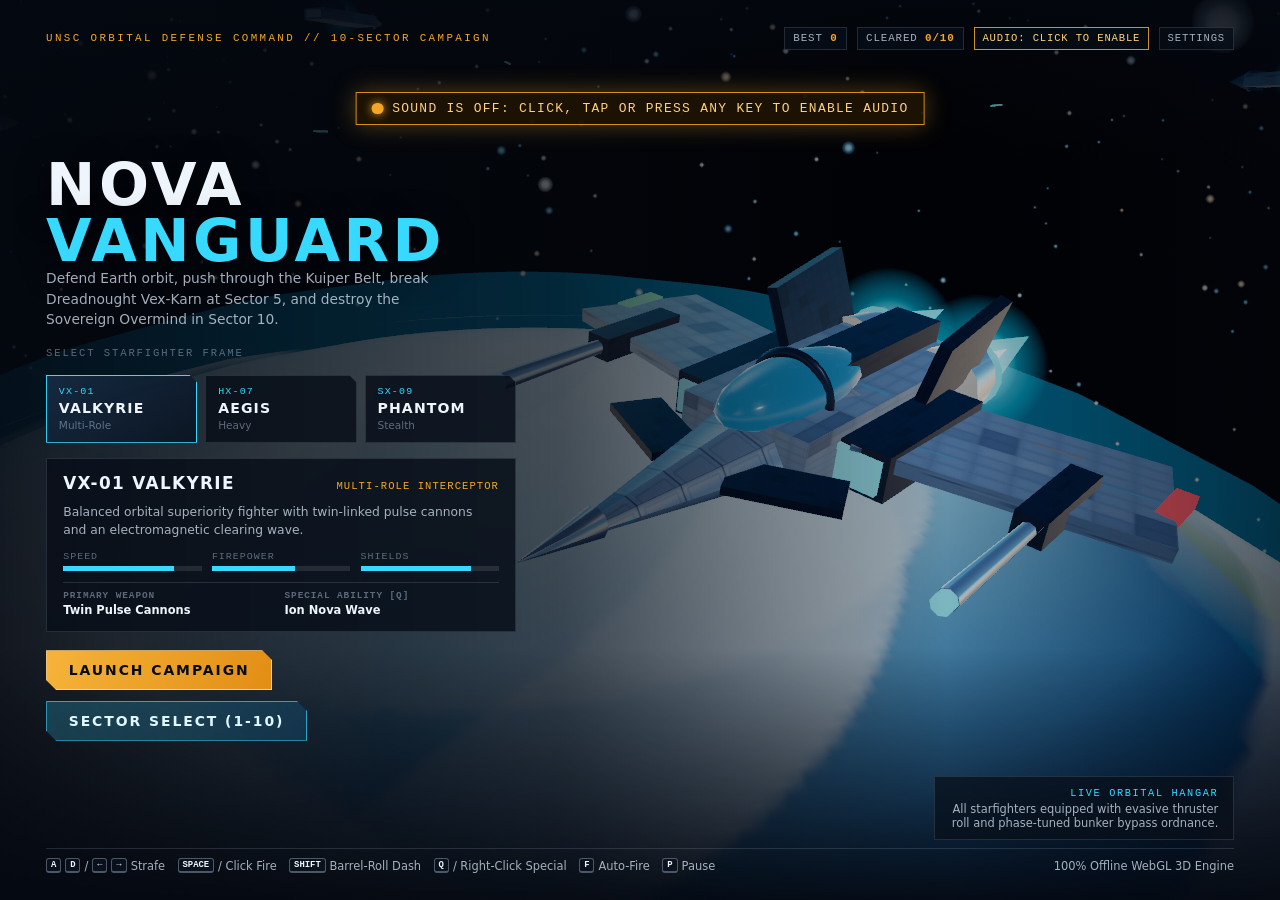
==== commit 586a6700: "feat(nova-vanguard): fix Safari portal audio; new music, SFX, graphics and gameplay - Create the Aud" ====
--- a/games/Nova_Vanguard.html
+++ b/games/Nova_Vanguard.html
@@ -1675,7 +1675,7 @@
   const SECTOR_TRANSPOSE = [0, 2, -2, 3, 0, 5, -3, 1, -1, 0];
 
   // Overall mix calibration (linear gains). Tuned so battle sits around -16 dBFS RMS after the master chain.
-  const MIX = { music: 0.62, sfx: 0.72, makeup: 1.32, out: 0.94 };
+  const MIX = { music: 0.7, sfx: 0.72, makeup: 1.32, out: 0.94 };
 
   function buildSilentWavUri(secs = 0.5, sr = 8000) {
     const n = Math.floor(secs * sr);
@@ -5028,10 +5028,14 @@
       if (this.currentEnv === envId) return;
       this.currentEnv = envId;
 
-      // Clear previous backdrop meshes
+      // Clear previous backdrop meshes (and free their geometry buffers; textures are shared and kept)
+      const shared = new Set(Object.values(NV.Assets.geos));
+      const geos = new Set();
+      this.backdropGroup.traverse((o) => { if (o.geometry && !shared.has(o.geometry)) geos.add(o.geometry); });
       while (this.backdropGroup.children.length > 0) {
         this.backdropGroup.remove(this.backdropGroup.children[0]);
       }
+      geos.forEach((g) => { try { g.dispose(); } catch (_) {} });
       this.animObjects = [];
       this.lightningLight.intensity = 0;
 
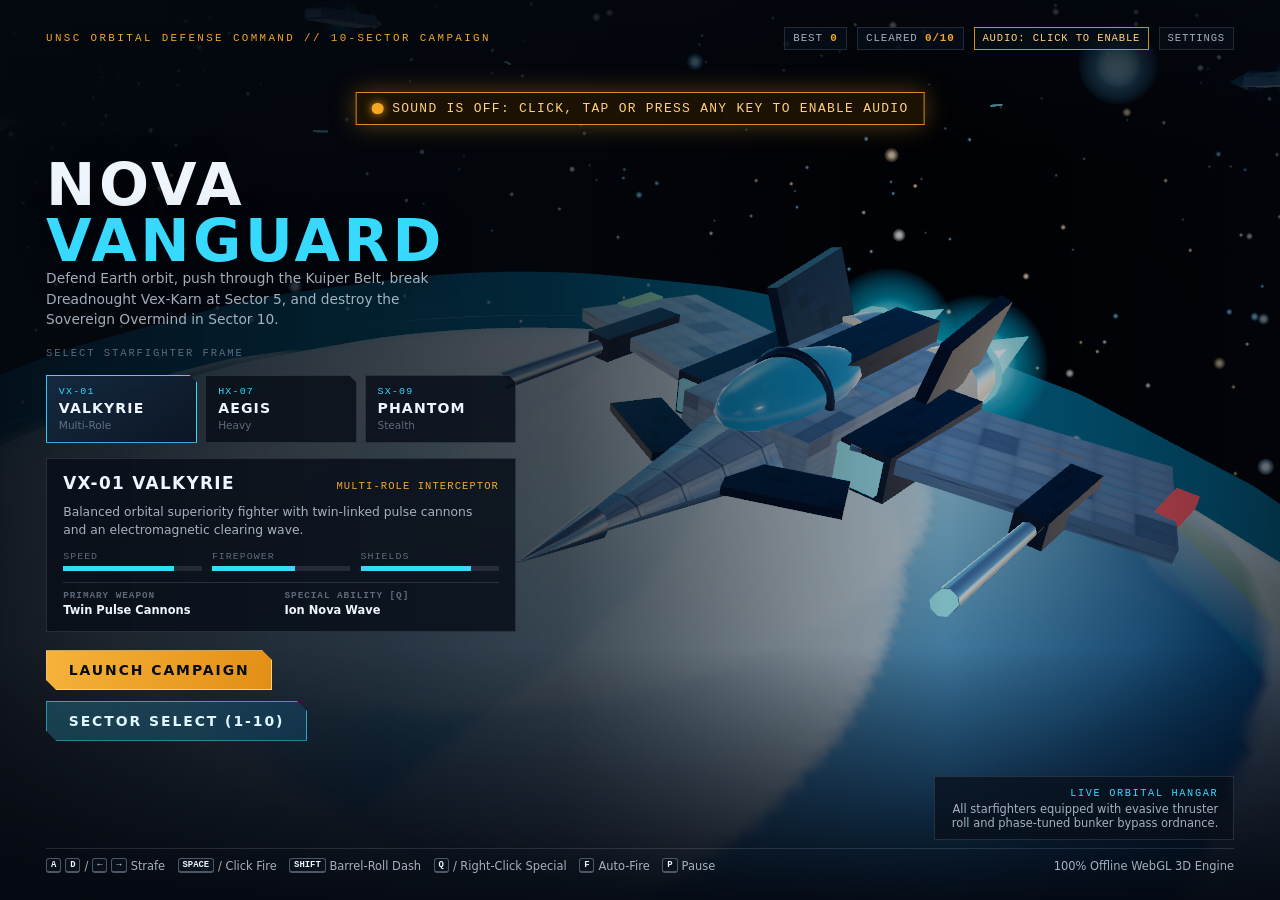
==== commit 9993d7f9: "fix(nova-vanguard): harden Safari audio recovery and address review findings - Scope resume()/stuck-" ====
--- a/games/Nova_Vanguard.html
+++ b/games/Nova_Vanguard.html
@@ -1750,11 +1750,13 @@
         try { ctx = new AC(); } catch (_e) { return null; }
       }
       this.ctx = ctx;
+      this._createdAt = (typeof performance !== 'undefined' ? performance.now() : Date.now());
       this._needsRecreate = false;
       this._buildGraph();
       try { ctx.onstatechange = () => this._handleStateChange(); } catch (_) {}
       this._resetSong();
       this._startMusicTicker();
+      if (this.paused) this.setPaused(true); // keep the pause muffle across a rebuild
       return ctx;
     },
 
@@ -1896,9 +1898,13 @@
         document.addEventListener('visibilitychange', () => {
           if (!this.ctx) return;
           if (document.hidden) {
-            if (this.ctx.state === 'running') {
+            // Suspend while hidden. State changes are async in WebKit, so don't rely on ctx.state here.
+            if (this._unlocked && this.ctx.state !== 'closed') {
               this._autoSuspended = true;
-              try { const p = this.ctx.suspend(); if (p && p.catch) p.catch(() => {}); } catch (_) {}
+              try {
+                const p = this.ctx.suspend();
+                this._suspendP = p && p.then ? p.catch(() => {}) : null;
+              } catch (_) { this._suspendP = null; }
             }
           } else {
             this._tryResume();
@@ -1912,13 +1918,21 @@
     // Resume without a gesture (only valid after an earlier successful unlock, e.g. returning to the tab).
     _tryResume() {
       const ctx = this.ctx;
-      if (!ctx || ctx.state === 'running' || ctx.state === 'closed' || !this._unlocked) return;
+      if (!ctx || ctx.state === 'closed' || !this._unlocked) return;
       if (typeof document !== 'undefined' && document.hidden) return;
+      // After our own suspend() the reported state may still read 'running' (async), so always resume then.
+      if (ctx.state === 'running' && !this._autoSuspended) return;
+      const pending = this._autoSuspended ? this._suspendP : null;
       this._autoSuspended = false;
-      try {
-        const p = ctx.resume();
-        if (p && p.then) p.then(() => this._handleStateChange(), () => {});
-      } catch (_) {}
+      this._suspendP = null;
+      const doResume = () => {
+        if (this.ctx !== ctx || ctx.state === 'closed' || (typeof document !== 'undefined' && document.hidden)) return;
+        try {
+          const p = ctx.resume();
+          if (p && p.then) p.then(() => this._handleStateChange(), () => {});
+        } catch (_) {}
+      };
+      if (pending) pending.then(doResume, doResume); else doResume();
     },
 
     _iosSession() {
@@ -1946,8 +1960,16 @@
     unlock() {
       if (!this.isUnlocked()) this._lastUnlockGestureAt = (typeof performance !== 'undefined' ? performance.now() : Date.now());
       // A context that failed to reach 'running' after a previous gesture is discarded and rebuilt inside this gesture.
-      if (this.ctx && this.ctx.state !== 'running' && (this._needsRecreate || this.ctx.state === 'closed') && this._recreateCount < 6) {
-        this._recreate();
+      // A closed context is always replaced. A stuck one only if it is older than 2 s: one click fires
+      // pointerup + mouseup + click, and a fresh WebKit context turns 'running' asynchronously, so a younger
+      // context must never be rebuilt (that cascaded into several contexts per click).
+      if (this.ctx) {
+        const age = (typeof performance !== 'undefined' ? performance.now() : Date.now()) - (this._createdAt || 0);
+        if (this.ctx.state === 'closed') {
+          this._recreate();
+        } else if (this.ctx.state !== 'running' && this._needsRecreate && age > 2000 && this._recreateCount < 6) {
+          this._recreate();
+        }
       }
       if (!this.ctx) this._create();
       const ctx = this.ctx;
@@ -1965,20 +1987,27 @@
           src.connect(ctx.destination);
           src.start(0);
         } catch (_) {}
+        // Every handler is scoped to its own context: closing an old context rejects its pending resume(),
+        // which must not flag the new one.
         try {
           const p = ctx.resume();
           if (p && typeof p.then === 'function') {
-            p.then(() => this._handleStateChange(), () => { this._needsRecreate = true; this._handleStateChange(); });
+            p.then(() => this._handleStateChange(), () => {
+              if (this.ctx === ctx && ctx.state !== 'running') this._needsRecreate = true;
+              this._handleStateChange();
+            });
           }
-        } catch (_) { this._needsRecreate = true; }
-        if (!this._checkTimer) {
-          this._checkTimer = setTimeout(() => {
-            this._checkTimer = null;
+        } catch (_) { if (this.ctx === ctx) this._needsRecreate = true; }
+        if (!ctx.__nvCheck) {
+          ctx.__nvCheck = true;
+          // Generous timeout: slow outputs (e.g. Bluetooth) can take a while to start.
+          setTimeout(() => {
+            ctx.__nvCheck = false;
             if (this.ctx === ctx && ctx.state !== 'running' && ctx.state !== 'closed' && !(typeof document !== 'undefined' && document.hidden)) {
               this._needsRecreate = true;
             }
             this._handleStateChange();
-          }, 450);
+          }, 2000);
         }
       }
       this._handleStateChange();
@@ -2024,6 +2053,7 @@
       const running = this.isUnlocked();
       if (running) {
         this._needsRecreate = false;
+        this._recreateCount = 0;
         const now = this._now();
         if (!this._unlocked || this.nextNoteTime < now - 0.1) this.nextNoteTime = now + 0.03;
         this._unlocked = true;
@@ -5031,7 +5061,7 @@
       // Clear previous backdrop meshes (and free their geometry buffers; textures are shared and kept)
       const shared = new Set(Object.values(NV.Assets.geos));
       const geos = new Set();
-      this.backdropGroup.traverse((o) => { if (o.geometry && !shared.has(o.geometry)) geos.add(o.geometry); });
+      this.backdropGroup.traverse((o) => { if (o.geometry && !o.isSprite && !shared.has(o.geometry)) geos.add(o.geometry); });
       while (this.backdropGroup.children.length > 0) {
         this.backdropGroup.remove(this.backdropGroup.children[0]);
       }
@@ -6354,13 +6384,22 @@
     },
 
     // ==================== POST-PROCESSING: lightweight HDR bloom (no external files) ====================
+    // Bloom needs renderable + filterable half-float targets; otherwise it is disabled (High then only raises resolution).
+    _detectPostSupport() {
+      try {
+        const r = this.renderer;
+        const ext = r.extensions;
+        const has = (n) => { try { return !!(ext.has ? ext.has(n) : ext.get(n)); } catch (_) { return false; } };
+        if (r.capabilities && r.capabilities.isWebGL2) {
+          return has('EXT_color_buffer_float') || has('EXT_color_buffer_half_float');
+        }
+        return has('OES_texture_half_float') && has('OES_texture_half_float_linear') && has('EXT_color_buffer_half_float');
+      } catch (_) {
+        return false;
+      }
+    },
+
     _initPost() {
-      const isWebGL2 = !!(this.renderer.capabilities && this.renderer.capabilities.isWebGL2);
-      const hf = THREE.HalfFloatType;
-      const mkRT = (w, h, samples = 0) => new THREE.WebGLRenderTarget(w, h, {
-        type: hf, depthBuffer: samples > 0 || w > 0, stencilBuffer: false, samples: isWebGL2 ? samples : 0,
-        minFilter: THREE.LinearFilter, magFilter: THREE.LinearFilter,
-      });
       const vert = 'varying vec2 vUv; void main() { vUv = uv; gl_Position = vec4(position.xy, 0.0, 1.0); }';
       const bright = new THREE.ShaderMaterial({
         uniforms: { tDiffuse: { value: null }, texel: { value: new THREE.Vector2() }, threshold: { value: 1.45 }, knee: { value: 0.5 } },
@@ -6416,15 +6455,34 @@
       scene.add(quad);
       this.post = {
         enabled: false,
-        rtScene: mkRT(4, 4, 4), rtA: mkRT(2, 2), rtB: mkRT(2, 2), rtC: mkRT(1, 1), rtD: mkRT(1, 1),
+        supported: this._detectPostSupport(),
+        rtScene: null, rtA: null, rtB: null, rtC: null, rtD: null,
         bright, blur, composite, quad, scene, cam: new THREE.OrthographicCamera(-1, 1, 1, -1, 0, 1),
         size: new THREE.Vector2(), aberr: 0,
       };
-      [this.post.rtA, this.post.rtB, this.post.rtC, this.post.rtD].forEach((rt) => { rt.depthBuffer = false; });
+    },
+
+    // Render targets exist only while bloom is on (created lazily, disposed when switching to Low).
+    _ensurePostTargets() {
+      const P = this.post;
+      if (!P || P.rtScene) return;
+      const isWebGL2 = !!(this.renderer.capabilities && this.renderer.capabilities.isWebGL2);
+      const mkRT = (depth, samples) => new THREE.WebGLRenderTarget(4, 4, {
+        type: THREE.HalfFloatType, depthBuffer: depth, stencilBuffer: false, samples: isWebGL2 ? samples : 0,
+        minFilter: THREE.LinearFilter, magFilter: THREE.LinearFilter,
+      });
+      P.rtScene = mkRT(true, 2);
+      P.rtA = mkRT(false, 0); P.rtB = mkRT(false, 0); P.rtC = mkRT(false, 0); P.rtD = mkRT(false, 0);
+    },
+
+    _disposePostTargets() {
+      const P = this.post;
+      if (!P) return;
+      ['rtScene', 'rtA', 'rtB', 'rtC', 'rtD'].forEach((k) => { if (P[k]) { P[k].dispose(); P[k] = null; } });
     },
 
     _resizePost() {
-      if (!this.post) return;
+      if (!this.post || !this.post.rtScene) return;
       const v = this.renderer.getDrawingBufferSize(this.post.size);
       const w = Math.max(2, Math.floor(v.x)), h = Math.max(2, Math.floor(v.y));
       this.post.rtScene.setSize(w, h);
@@ -6439,15 +6497,23 @@
       if (!this.renderer) return;
       const q = this.settings.quality === 'auto' ? (this._autoLow ? 'low' : 'high') : this.settings.quality;
       this.effectiveQuality = q;
-      const dpr = window.devicePixelRatio || 1;
-      this.renderer.setPixelRatio(q === 'high' ? Math.min(dpr, 1.75) : Math.min(dpr, 1));
-      this.renderer.setSize(window.innerWidth, window.innerHeight);
+      this._applyPixelRatio();
       if (this.post) {
-        this.post.enabled = q === 'high';
+        this.post.enabled = q === 'high' && this.post.supported;
+        if (this.post.enabled) this._ensurePostTargets();
+        else this._disposePostTargets();
         this._resizePost();
       }
       this.maxParticles = q === 'high' ? 520 : 240;
       this._perf = { t: 0, frames: 0, slow: 0 };
+    },
+
+    // Re-read devicePixelRatio every time (it changes when the window moves between displays)
+    _applyPixelRatio() {
+      const dpr = window.devicePixelRatio || 1;
+      const pr = this.effectiveQuality === 'high' ? Math.min(dpr, 1.5) : Math.min(dpr, 1);
+      if (this.renderer.getPixelRatio() !== pr) this.renderer.setPixelRatio(pr);
+      this.renderer.setSize(window.innerWidth, window.innerHeight);
     },
 
     _blit(mat, target) {
@@ -6460,7 +6526,7 @@
     _render() {
       const P = this.post;
       const r = this.renderer;
-      if (!P || !P.enabled) {
+      if (!P || !P.enabled || !P.rtScene) {
         r.setRenderTarget(null);
         r.render(this.scene, this.camera);
         return;
@@ -6521,7 +6587,7 @@
       window.addEventListener('resize', () => {
         this.camera.aspect = window.innerWidth / window.innerHeight;
         this.camera.updateProjectionMatrix();
-        this.renderer.setSize(window.innerWidth, window.innerHeight);
+        this._applyPixelRatio();
         this._resizePost();
       });
 
@@ -6540,19 +6606,30 @@
         });
       }
 
-      // Inside the portal iframe: take keyboard focus so key presses (and the keydown audio unlock) reach the game.
+      // Inside the portal iframe: take keyboard focus on load and when the player clicks into the game,
+      // so key presses (and the keydown audio unlock) reach it. No focus grabbing on hover.
       const grabFocus = () => {
         try { if (document.hasFocus && !document.hasFocus()) window.focus(); } catch (_) {}
       };
       if (window.parent !== window) {
         grabFocus();
         window.addEventListener('load', grabFocus);
-        document.addEventListener('pointerenter', grabFocus, true);
-        document.documentElement.addEventListener('mouseenter', grabFocus);
+        window.addEventListener('pointerdown', grabFocus, { capture: true, passive: true });
       }
 
       window.addEventListener('keydown', (e) => {
         const code = e.code;
+        const tag = e.target && e.target.tagName;
+        const gameplay = this.mode === 'playing' || this.mode === 'cinema';
+        const settingsOpen = this.dom.modalSettings.classList.contains('is-active');
+        if (!gameplay) {
+          // Let form controls (e.g. the Settings sliders) keep their native arrow/space handling.
+          if (settingsOpen || tag === 'INPUT' || tag === 'SELECT' || tag === 'TEXTAREA') {
+            if (code === 'Escape' && settingsOpen) this._closeSettings();
+            return;
+          }
+          if (tag === 'BUTTON' && (code === 'Space' || code === 'Enter')) return; // native button activation
+        }
         if (['Space', 'ArrowLeft', 'ArrowRight', 'ArrowUp', 'ArrowDown'].includes(code)) {
           e.preventDefault();
         }
@@ -6560,10 +6637,6 @@
 
         if (this.mode === 'cinema' && (code === 'Space' || code === 'Enter' || code === 'Escape')) {
           NV.Cinema.skip();
-          return;
-        }
-        if (code === 'Escape' && this.dom.modalSettings.classList.contains('is-active')) {
-          this._closeSettings();
           return;
         }
         if (code === 'KeyP' || code === 'Escape') {
@@ -6877,12 +6950,30 @@
     },
 
     // ==================== SCENE MANAGEMENT ====================
+    // Free an object's own GPU resources. Shared assets (NV.Assets geos/mats, engine-cached materials,
+    // textures, and the Sprite quad geometry three.js shares between all sprites) are never disposed.
+    _disposeObject(root) {
+      if (!root) return;
+      const sharedGeo = new Set(Object.values(NV.Assets.geos));
+      const sharedMat = new Set(Object.values(NV.Assets.mats));
+      [this._debrisMats, this._coreMats, this._boltMats].forEach((c) => { if (c) Object.values(c).forEach((m) => sharedMat.add(m)); });
+      if (this._missileMat) sharedMat.add(this._missileMat);
+      root.traverse((o) => {
+        if (o.geometry && !o.isSprite && !sharedGeo.has(o.geometry)) { try { o.geometry.dispose(); } catch (_) {} }
+        const mats = Array.isArray(o.material) ? o.material : (o.material ? [o.material] : []);
+        mats.forEach((m) => {
+          if (sharedMat.has(m) || (this.fxPool && o.isSprite && this.fxPool.includes(o))) return;
+          try { m.dispose(); } catch (_) {}
+        });
+      });
+    },
+
     _clearWorld() {
-      // Free GPU buffers of per-object geometries (shared ones in NV.Assets.geos are kept)
+      // Free GPU buffers of per-object geometries (shared ones in NV.Assets.geos and the shared sprite quad are kept)
       const shared = new Set(Object.values(NV.Assets.geos));
       const seen = new Set();
       this.worldGroup.traverse((o) => {
-        if (o.geometry && !shared.has(o.geometry) && !seen.has(o.geometry)) { seen.add(o.geometry); }
+        if (o.geometry && !o.isSprite && !shared.has(o.geometry) && !seen.has(o.geometry)) { seen.add(o.geometry); }
       });
       while (this.worldGroup.children.length > 0) {
         this.worldGroup.remove(this.worldGroup.children[0]);
@@ -7670,7 +7761,7 @@
     },
 
     // ==================== DAMAGE & SCORING ====================
-    _addScore(pts, wx, wz, labelOverride = null) {
+    _addScore(pts, wx, wz, labelOverride = null, labelPrefix = '') {
       this.state.combo++;
       this.state.comboTimer = 3.2;
       if (this.state.combo > this.state.maxCombo) this.state.maxCombo = this.state.combo;
@@ -7681,11 +7772,11 @@
         this.save.highScore = this.state.score;
       }
       if (wx !== undefined) {
-        this._spawnFloatText(wx, wz, labelOverride || `+${total}`, mult >= 2 ? '#f5a623' : '#7ae8ff');
+        this._spawnFloatText(wx, wz, labelOverride || `${labelPrefix}+${total}`, mult >= 2 || labelPrefix ? '#f5a623' : '#7ae8ff');
       }
       // Combo milestone rewards
       const c = this.state.combo;
-      if (c > 0 && c % 10 === 0 && !labelOverride) {
+      if (c > 0 && c % 10 === 0) {
         NV.Audio.playCombo(c);
         this.state.player.special = Math.min(100, this.state.player.special + 12 * this.state.upgrades.specialChargeMult);
         this._showToast(`COMBO ${c}! SCORE x${mult.toFixed(1)} · NOVA +12%`);
@@ -7760,13 +7851,14 @@
       e.flash = 0.1;
       if (e.hp <= 0) {
         this.worldGroup.remove(e.mesh);
+        this._disposeObject(e.mesh);
         this.state.kills++;
         const heavy = e.type === 'carrier' || e.elite;
         NV.Audio.playExplosion(heavy ? 1.6 : 0.95, pan);
         this._spawnExplosion(e.x, 0, e.z, e.elite ? 0xffd066 : e.cfg.color, heavy ? 26 : 18, heavy ? 1.4 : 0.95);
         this.shake = Math.max(this.shake, heavy ? 0.5 : 0.25);
         if (heavy) this.hitStopTimer = Math.max(this.hitStopTimer, 0.05);
-        this._addScore(e.cfg.score * (e.elite ? 2 : 1), e.x, e.z, e.elite ? `ELITE +${e.cfg.score * 2}` : null);
+        this._addScore(e.cfg.score * (e.elite ? 2 : 1), e.x, e.z, null, e.elite ? 'ELITE ' : '');
 
         // Chance to drop in-stage power-up (elites always drop)
         if (e.elite || Math.random() < (e.type === 'carrier' ? 0.55 : 0.115)) {
